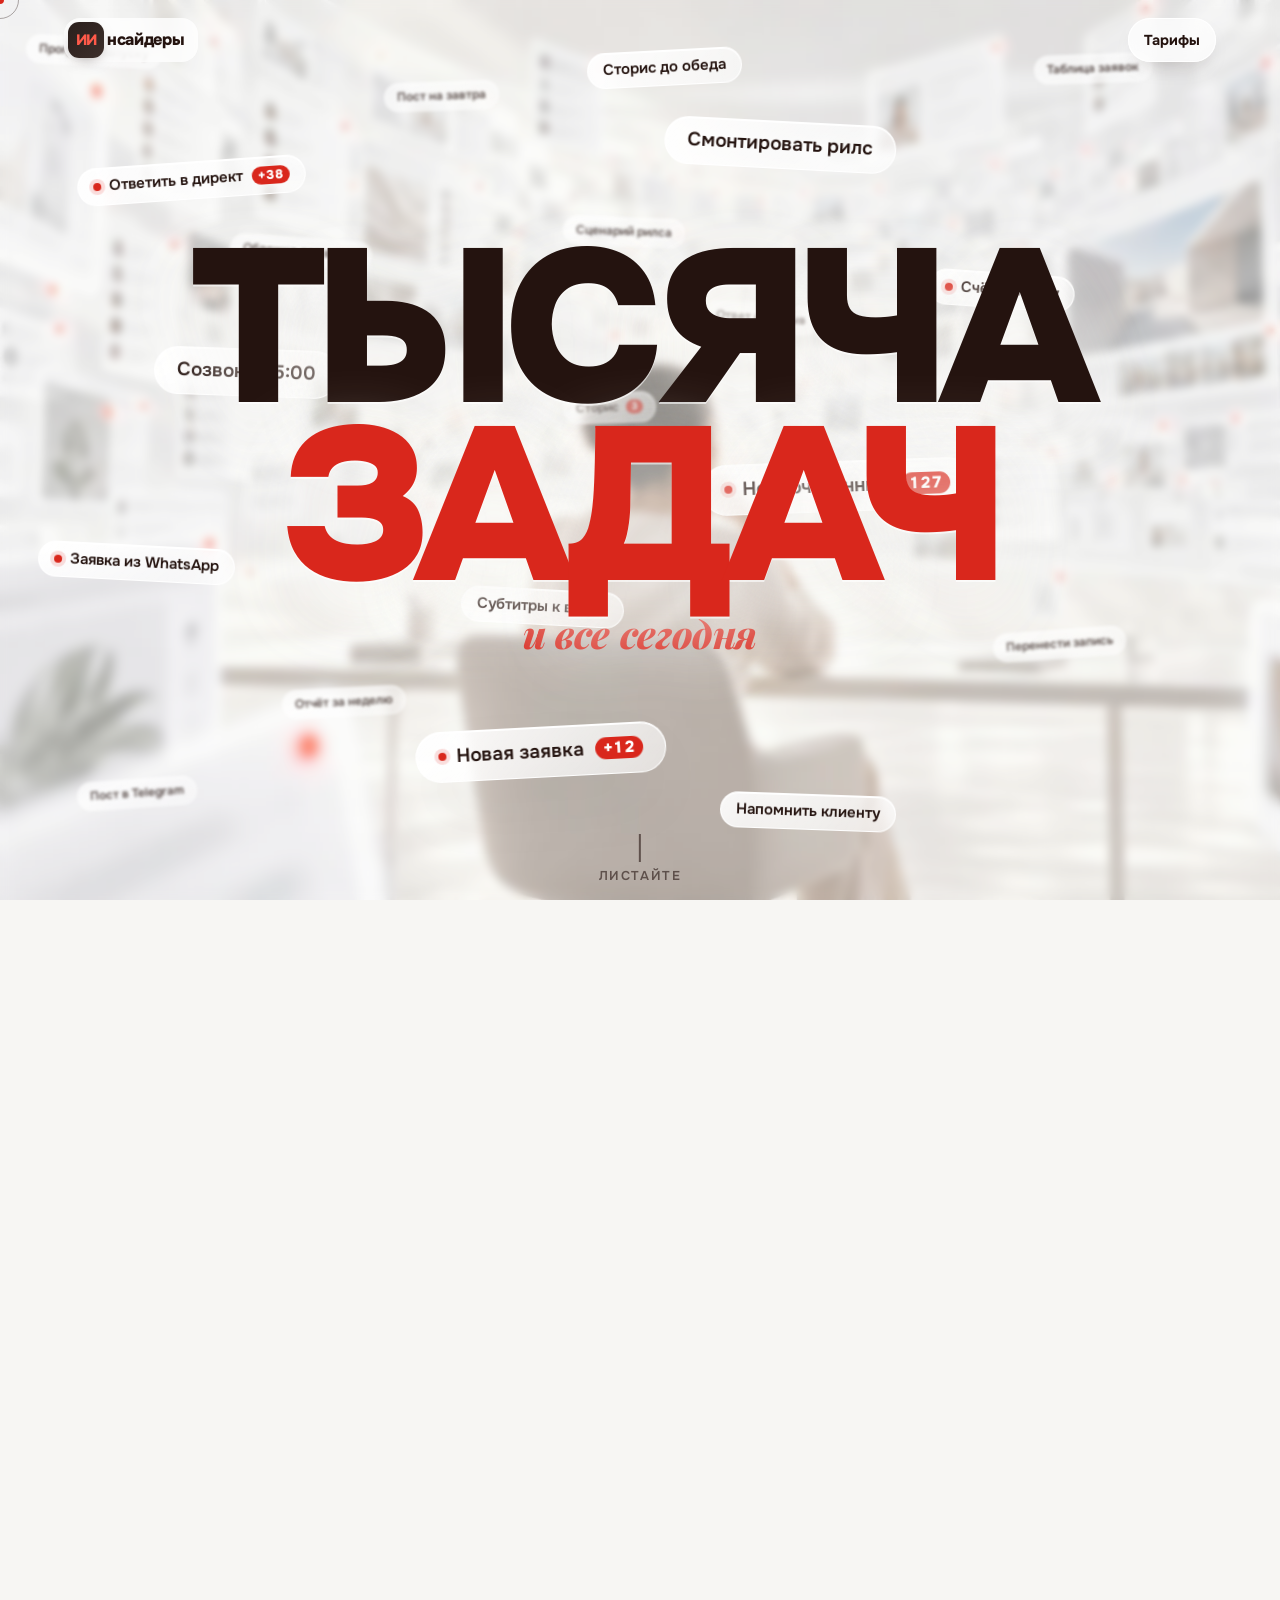
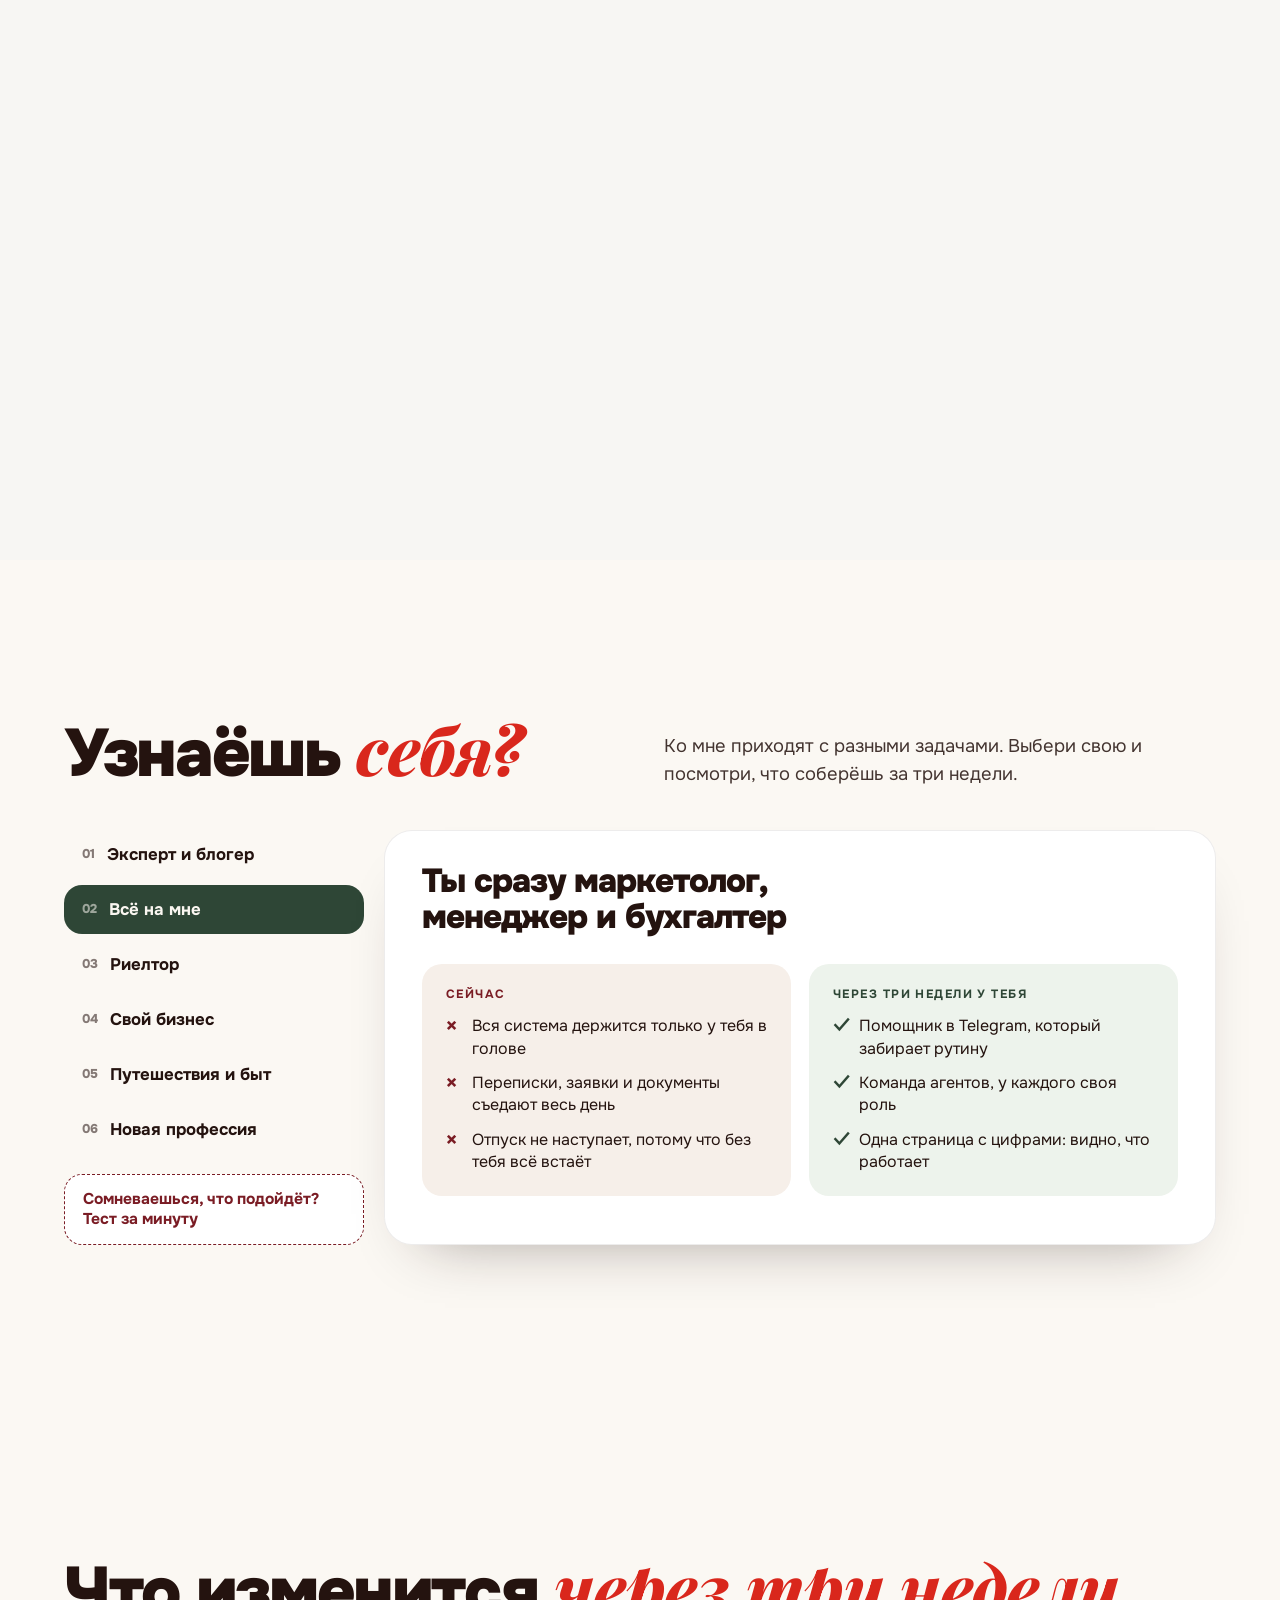
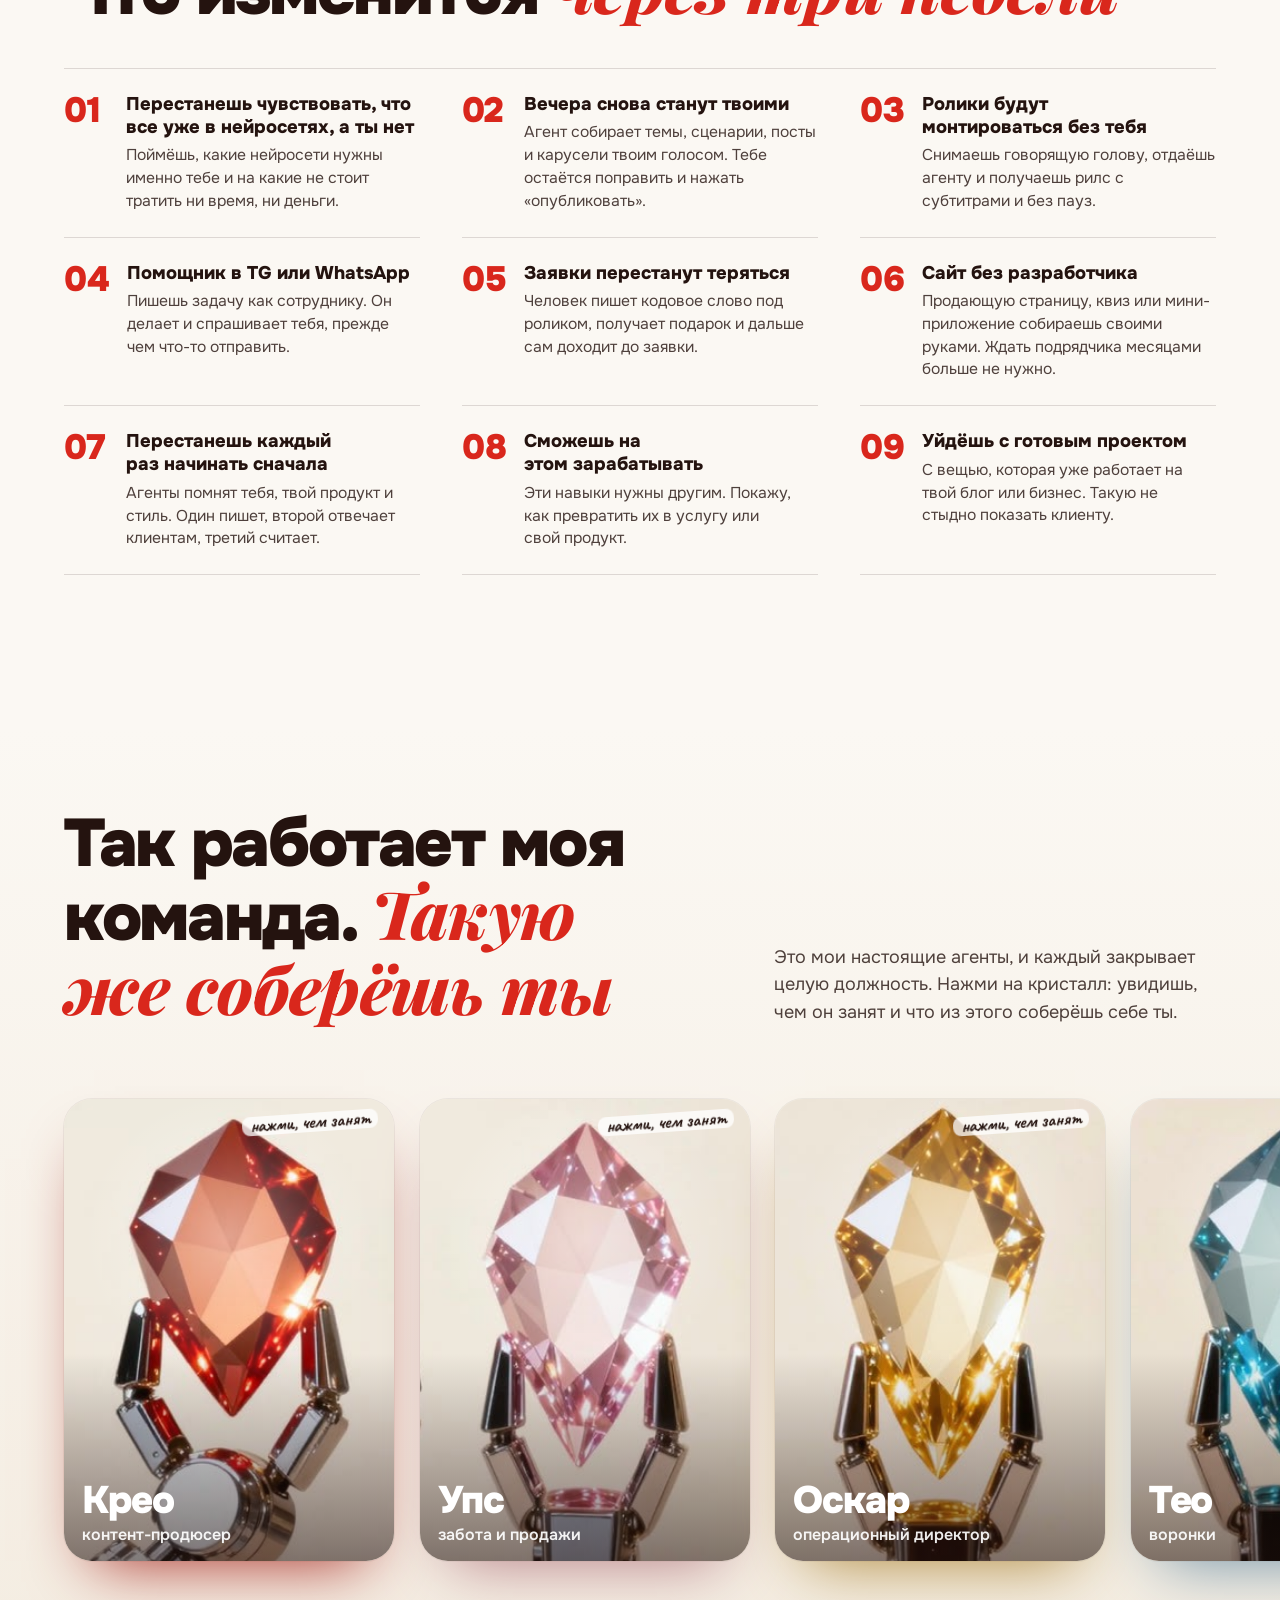
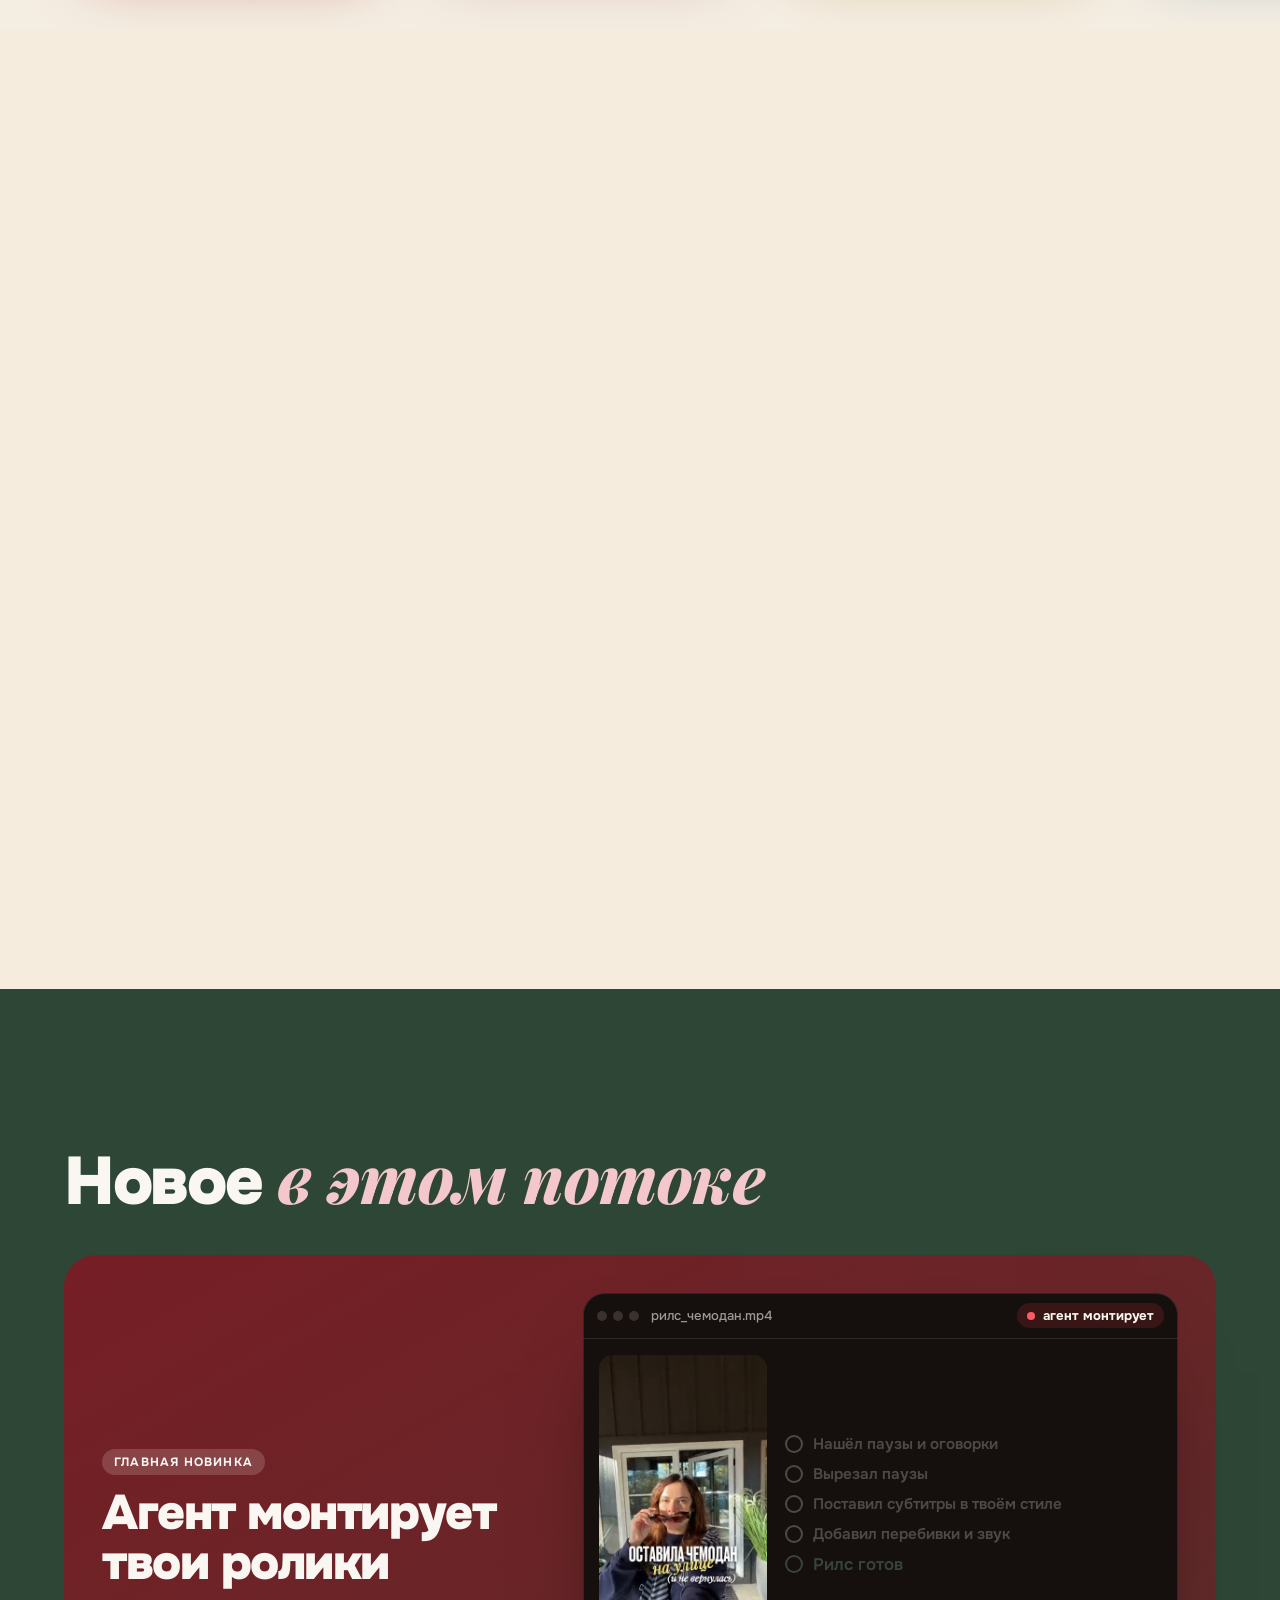
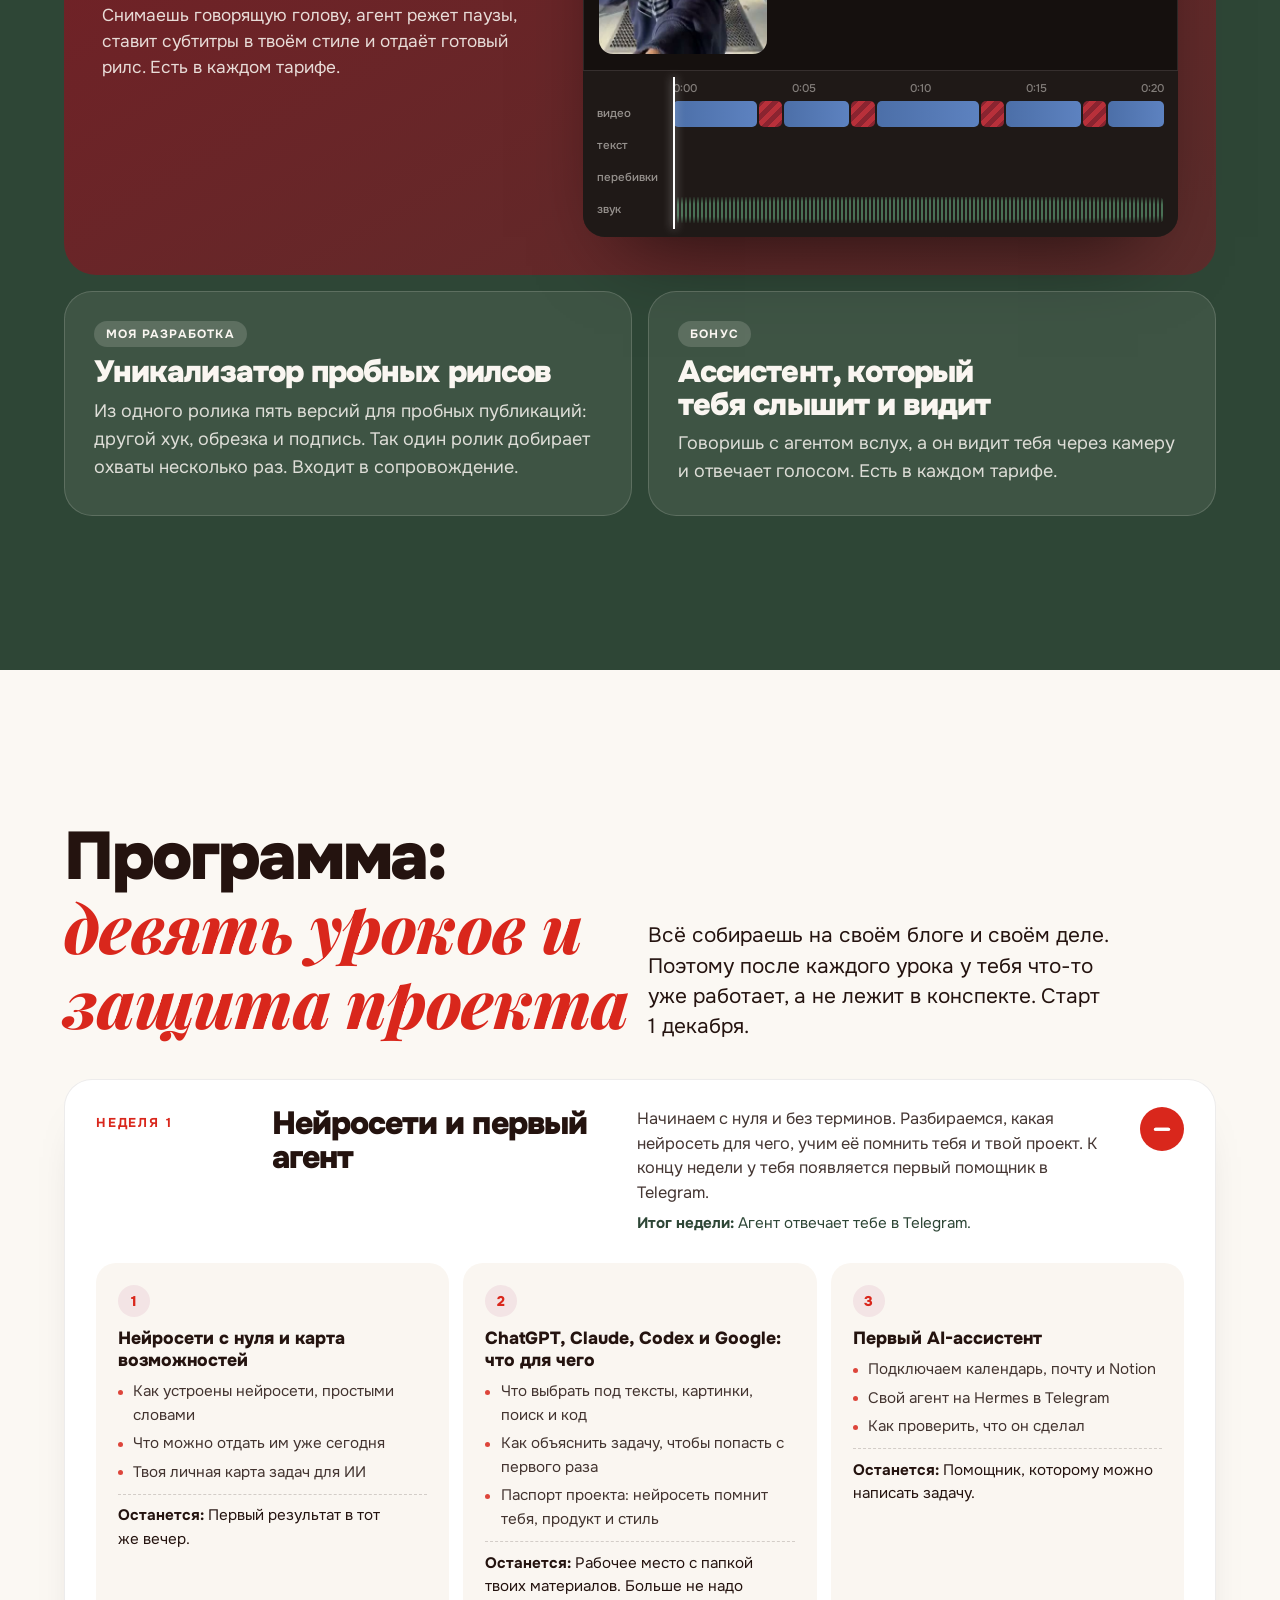
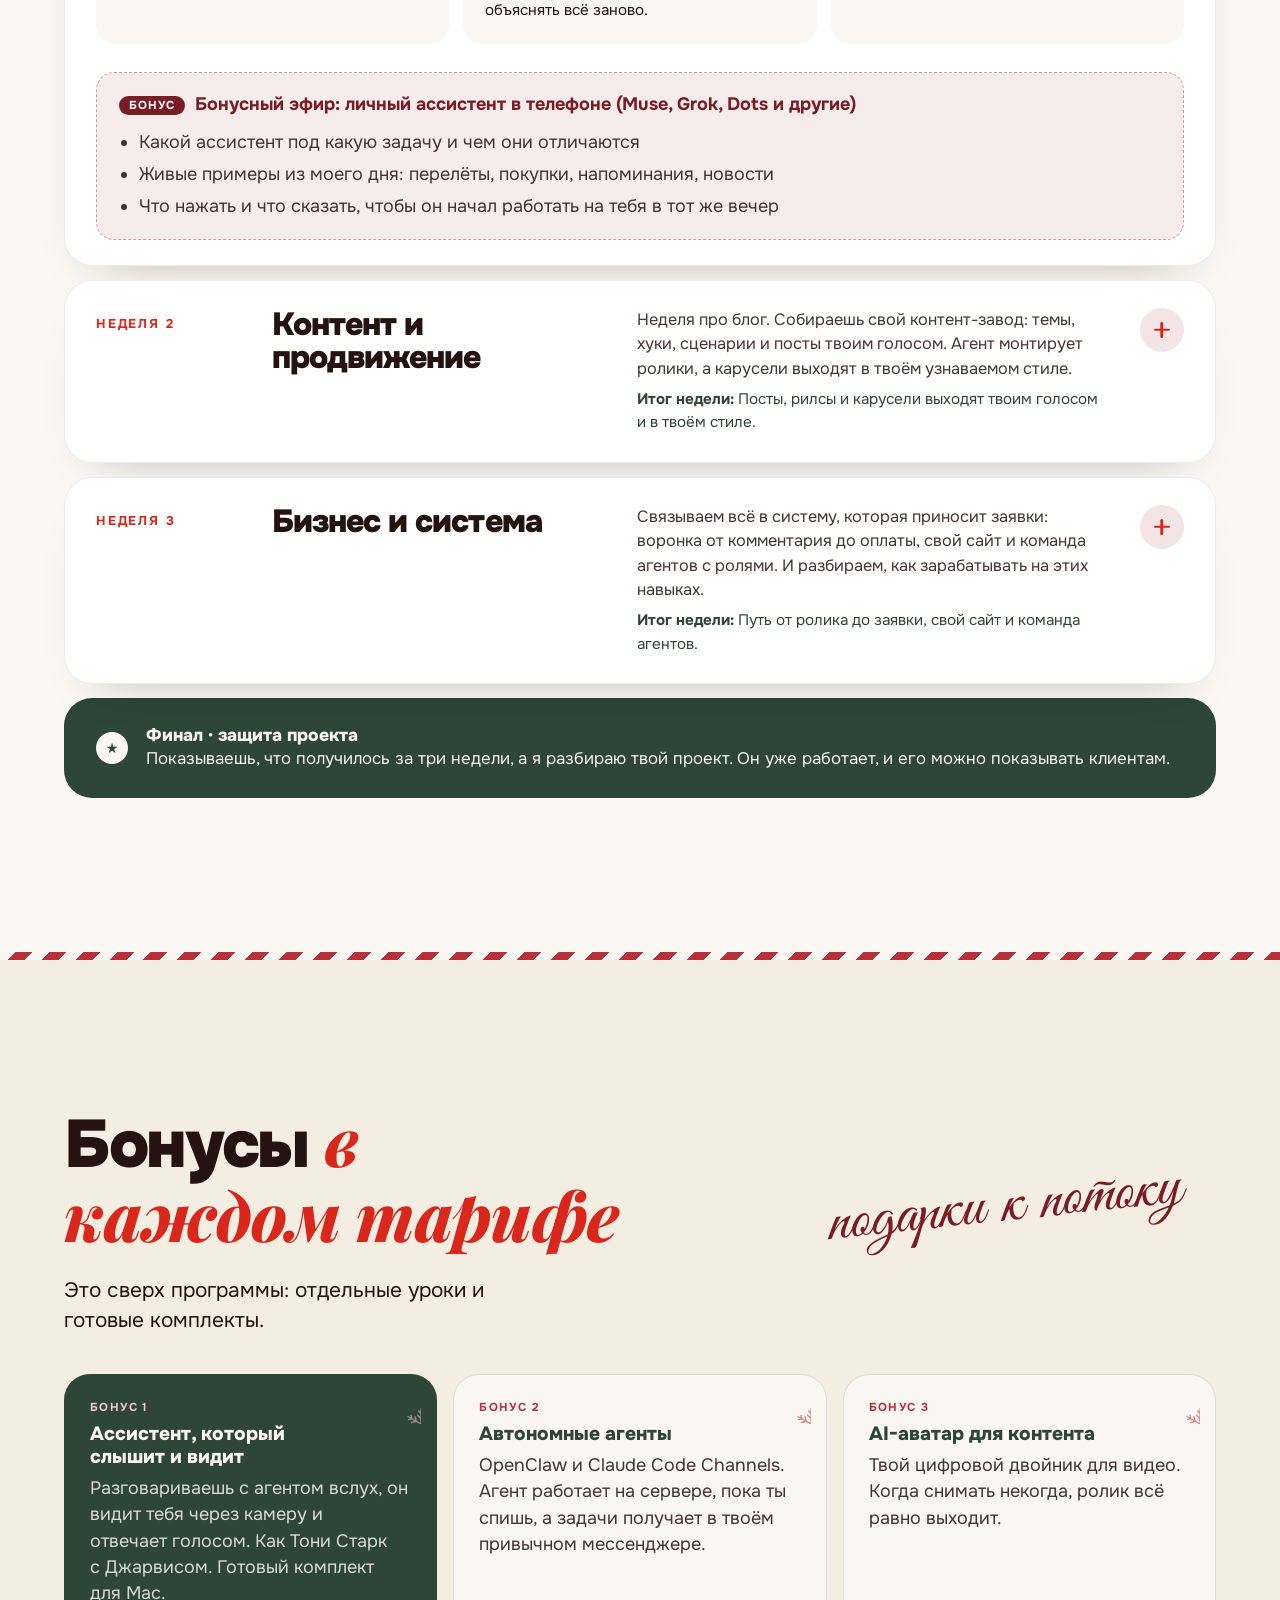
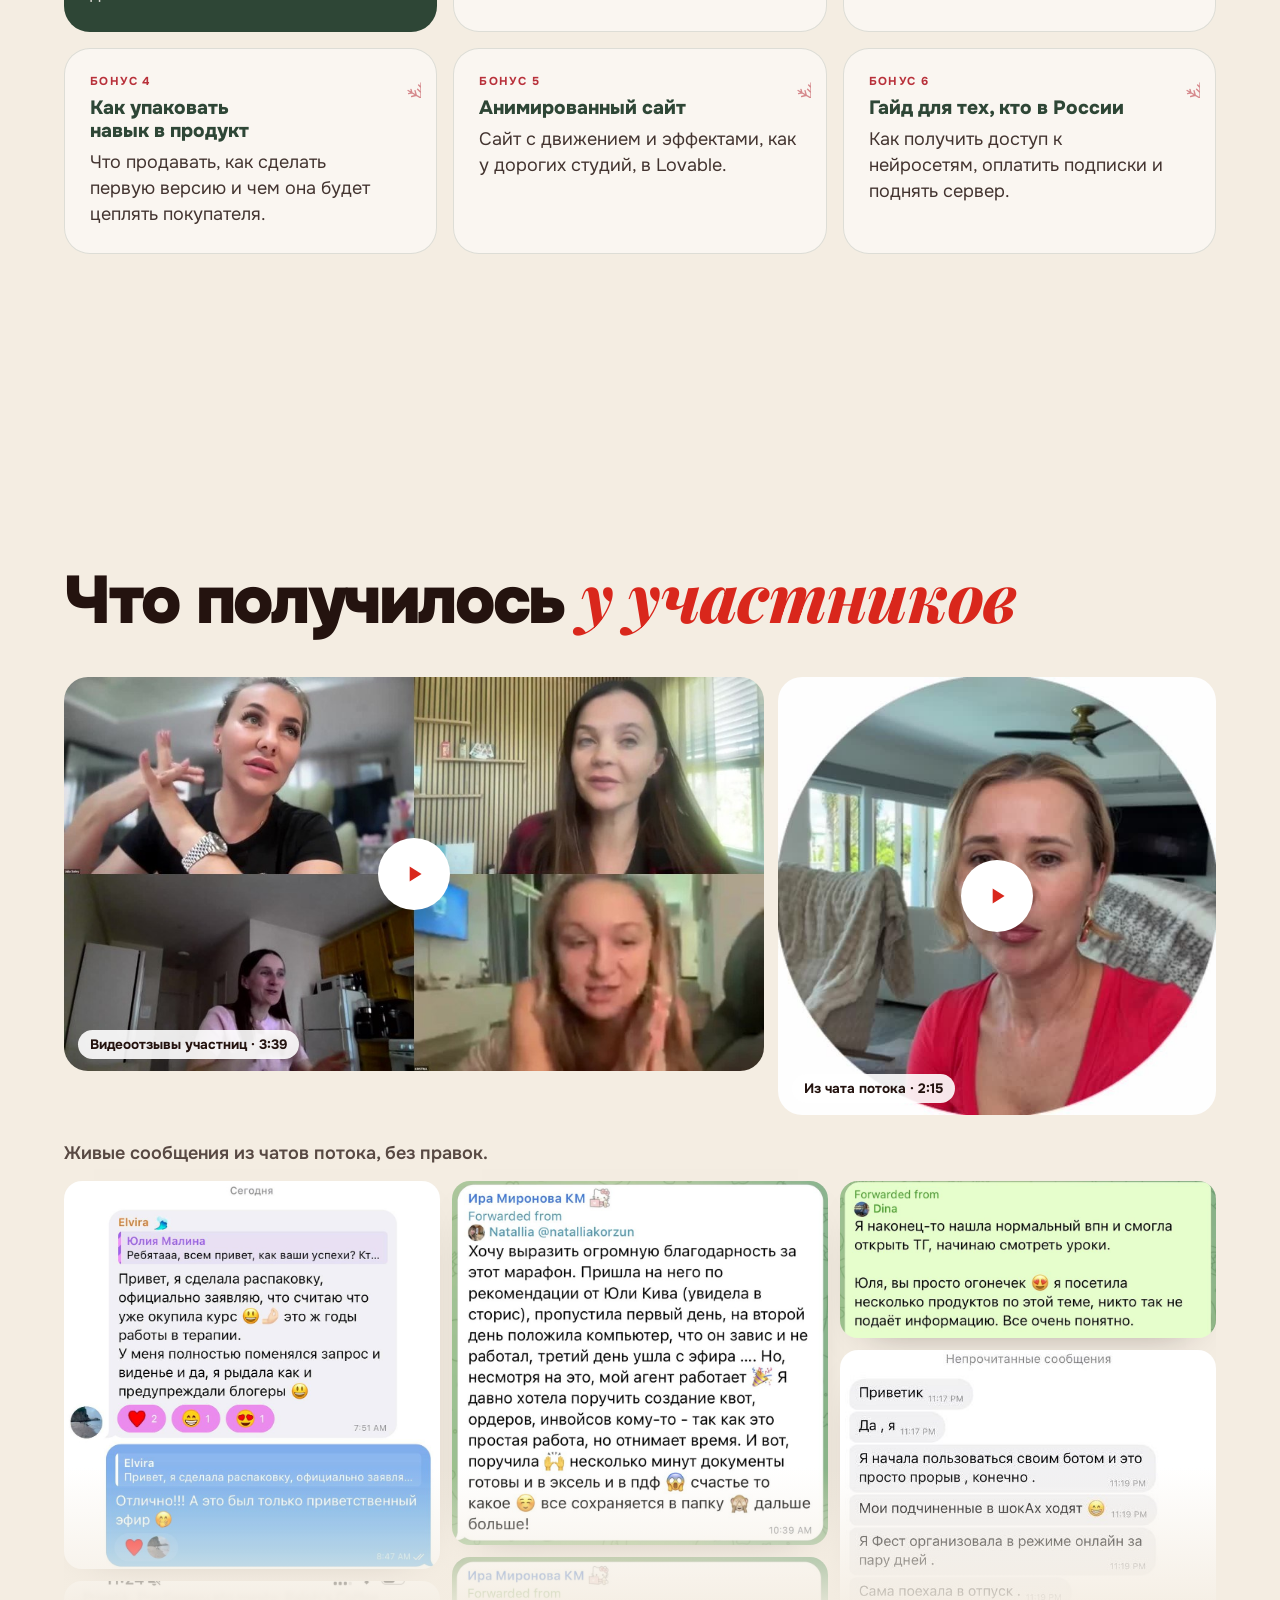
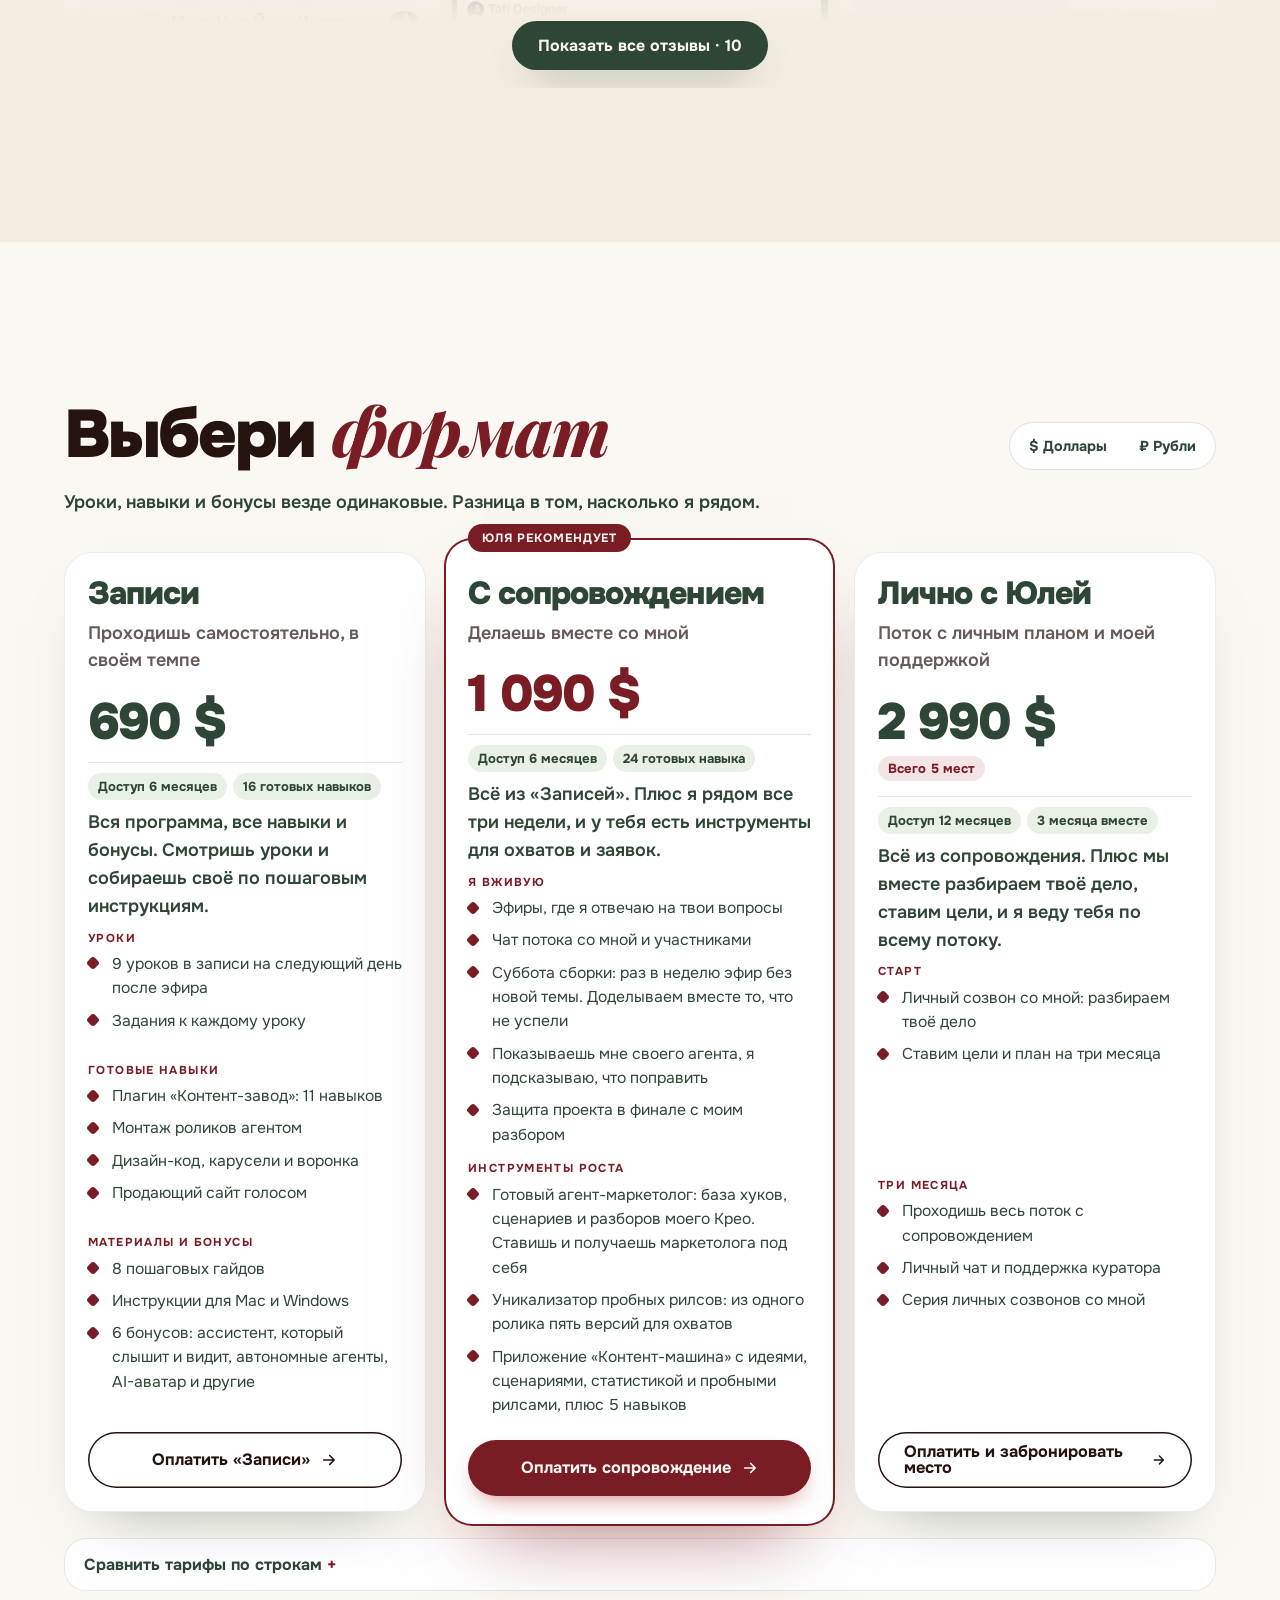
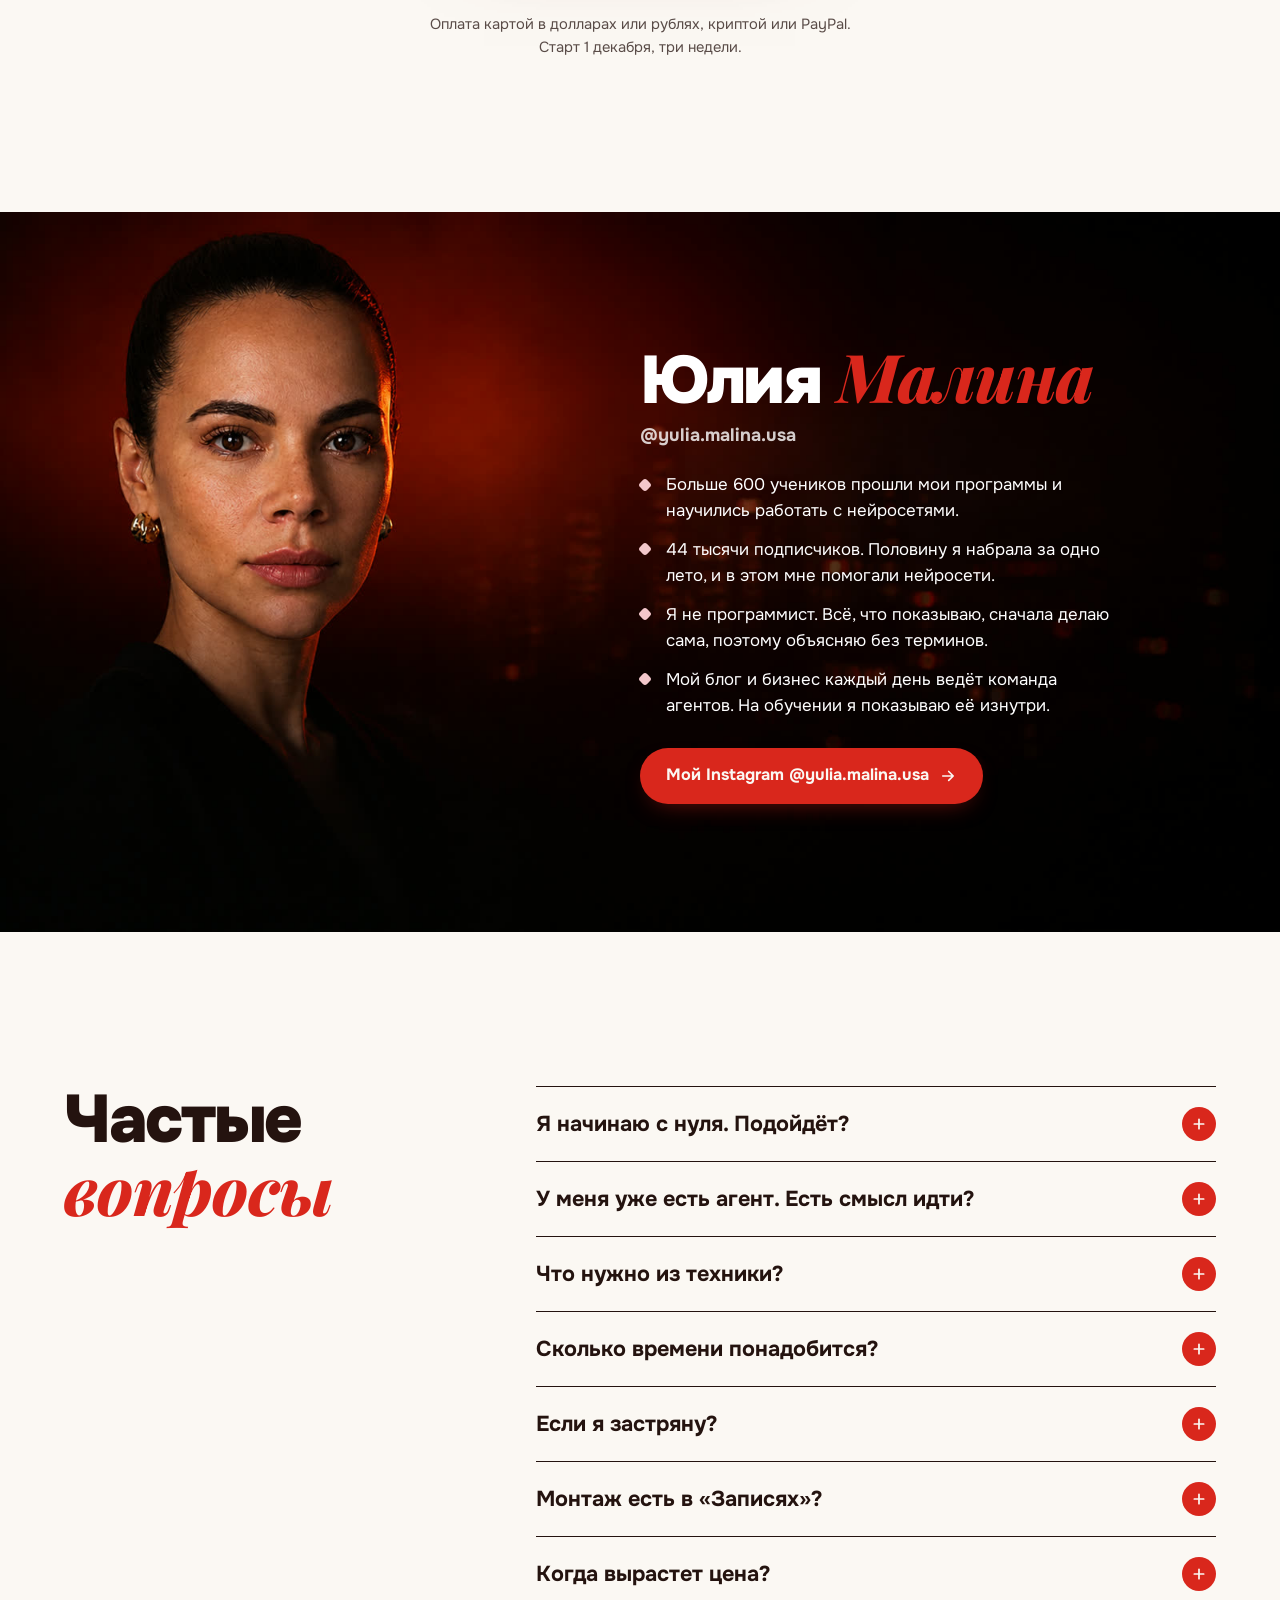
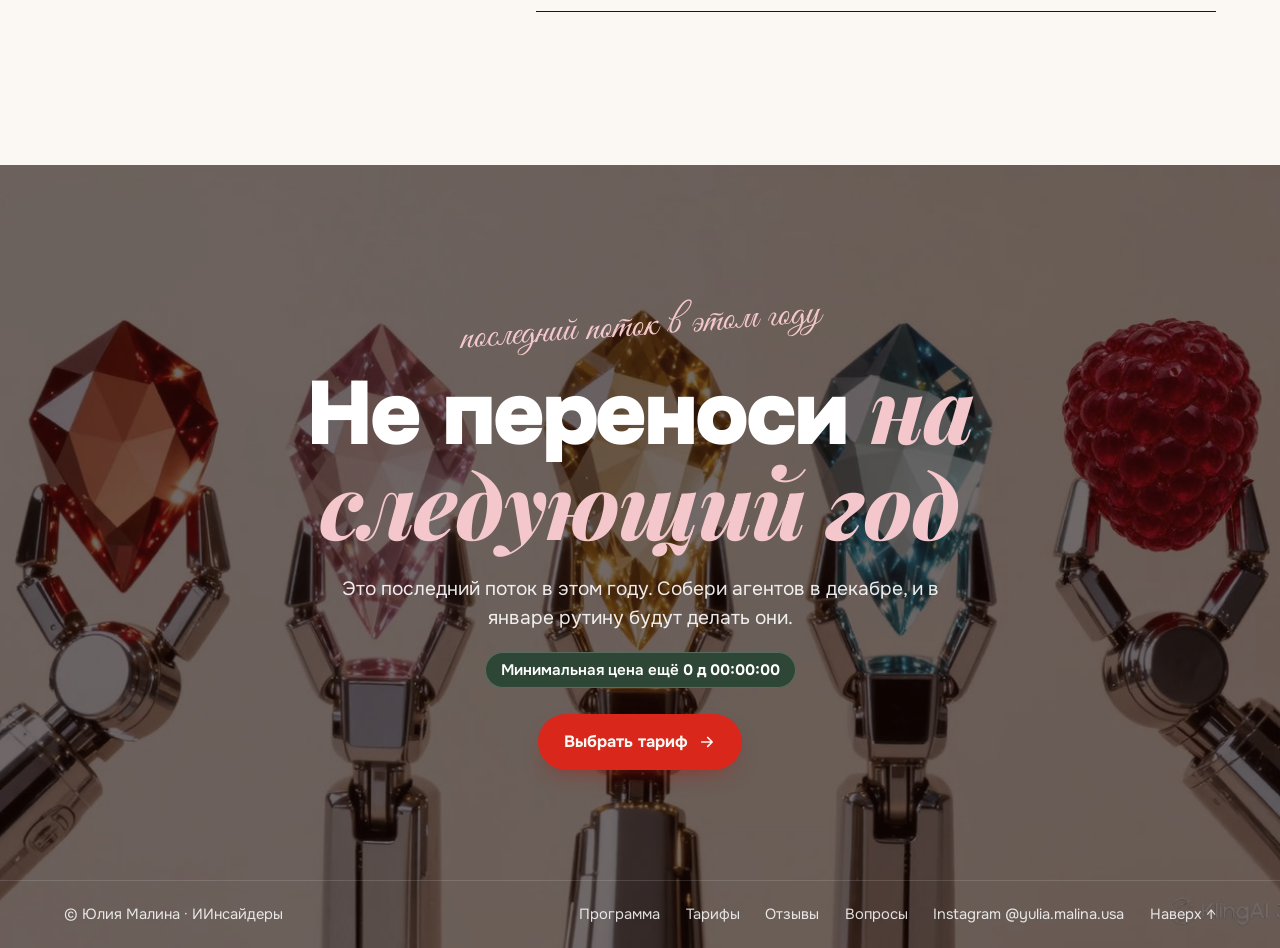
==== live/index.html @ 4bdde014 "Боевая версия ainsiders.club" ====
<!DOCTYPE html><html lang="ru" data-fonts="1"> <head><meta charset="utf-8"><meta name="viewport" content="width=device-width, initial-scale=1"><title>ИИнсайдеры 3.0 · команда AI-агентов за три недели</title><meta name="description" content="Интенсив Юлии Малиной: за три недели собери свою команду AI-агентов. Готовые навыки, монтаж роликов агентом, сайт голосом. Старт 1 декабря."><link rel="preconnect" href="https://fonts.googleapis.com"><link rel="preconnect" href="https://fonts.gstatic.com" crossorigin><link rel="stylesheet" href="https://fonts.googleapis.com/css2?family=Bad+Script&family=Caveat:wght@500;700&family=Inter:wght@400;500;700;800;900&family=Lora:ital,wght@0,500;0,700;1,500;1,700&family=Onest:wght@400;500;600;800;900&family=PT+Serif:ital,wght@0,400;0,700;1,400;1,700&family=Playfair+Display:ital,wght@0,600;0,800;0,900;1,600;1,800;1,900&family=Unbounded:wght@500;700;900&display=swap"><script>
      // восстановить выбор из панели до отрисовки, чтобы не мигало
      try {
        const s = JSON.parse(localStorage.getItem('proto-settings-2') || '{}');
        const h = document.documentElement;
        if (s.fonts) h.dataset.fonts = s.fonts;
        if (s.scale) h.style.setProperty('--h-scale', s.scale);
        if (s.accent) h.style.setProperty('--c-red', s.accent);
      } catch (e) {}
    </script><link rel="stylesheet" href="https://juliamiami.github.io/preview-3/live/_astro/index.MuqTlsoh.css"><link rel="canonical" href="https://ainsiders.club/"><meta property="og:type" content="website"><meta property="og:url" content="https://ainsiders.club/"><meta property="og:image" content="https://juliamiami.github.io/preview-3/live/media/hero/end.jpg"><meta name="twitter:card" content="summary_large_image"><meta property="og:title" content="ИИнсайдеры 3.0 · команда AI-агентов за три недели"><meta property="og:description" content="Интенсив Юлии Малиной: за три недели собери свою команду AI-агентов. Готовые навыки, монтаж роликов агентом, сайт голосом. Старт 1 декабря."><style>#lovable-badge{display:none!important}</style></head> <body>  <main> <div class="home" id="top" data-astro-cid-xhaoqxbd> <svg width="0" height="0" style="position:absolute" aria-hidden="true" xmlns="http://www.w3.org/2000/svg"><defs> <symbol id="flake1" viewBox="-50 -50 100 100"><g id="fa"><path d="M0 0V-44M0-16-10-26M0-16 10-26M0-31-7-38M0-31 7-38"></path></g><use href="#fa" transform="rotate(60)"></use><use href="#fa" transform="rotate(120)"></use><use href="#fa" transform="rotate(180)"></use><use href="#fa" transform="rotate(240)"></use><use href="#fa" transform="rotate(300)"></use></symbol> <symbol id="flake2" viewBox="-50 -50 100 100"><circle r="5"></circle><g id="fb"><path d="M0-9V-34M0-22-8-29M0-22 8-29"></path><circle cy="-39.5" r="4.5"></circle></g><use href="#fb" transform="rotate(60)"></use><use href="#fb" transform="rotate(120)"></use><use href="#fb" transform="rotate(180)"></use><use href="#fb" transform="rotate(240)"></use><use href="#fb" transform="rotate(300)"></use></symbol> <symbol id="flake3" viewBox="-50 -50 100 100"><g id="fc"><path d="M0-5V-20M0-36V-45M0-20-6-28 0-36 6-28Z"></path></g><use href="#fc" transform="rotate(60)"></use><use href="#fc" transform="rotate(120)"></use><use href="#fc" transform="rotate(180)"></use><use href="#fc" transform="rotate(240)"></use><use href="#fc" transform="rotate(300)"></use></symbol> <symbol id="ginger" viewBox="0 0 100 110"> <g stroke="#A9744F" stroke-linecap="round"><path d="M38 47 16 57M62 47 84 57" stroke-width="17"></path><path d="M43 70 33 96M57 70 67 96" stroke-width="18"></path></g> <rect x="33" y="33" width="34" height="42" rx="13" fill="#A9744F"></rect> <circle cx="50" cy="22" r="17" fill="#A9744F"></circle> <g fill="none" stroke="#FAF6F1" stroke-width="2.2" stroke-linecap="round" stroke-linejoin="round"> <path d="M19 47l3 2.4-3 2.4 3 2.4-3 2.4 3 2.4"></path><path d="M81 47l-3 2.4 3 2.4-3 2.4 3 2.4-3 2.4"></path> <path d="M29 89l2.2 3 2.2-3 2.2 3 2.2-3 2.2 3"></path><path d="M60 89l2.2 3 2.2-3 2.2 3 2.2-3 2.2 3"></path> <path d="M44 26.5q6 5 12 0"></path><path d="M39 12q11-8 22 0"></path> </g> <g fill="#FAF6F1"><circle cx="44" cy="20" r="2.2"></circle><circle cx="56" cy="20" r="2.2"></circle><circle cx="50" cy="53" r="2.4"></circle><circle cx="50" cy="63" r="2.4"></circle></g> <g fill="#7A1C24"><path d="M50 40 41 35.5v9zM50 40l9-4.5v9z"></path><circle cx="50" cy="40" r="2.4"></circle></g> </symbol> <symbol id="bear" viewBox="0 0 100 112"> <g fill="#A9744F"><circle cx="35" cy="101" r="10"></circle><circle cx="65" cy="101" r="10"></circle><ellipse cx="50" cy="77" rx="22" ry="24"></ellipse></g> <g fill="#DCC7AE"><circle cx="35" cy="102" r="5"></circle><circle cx="65" cy="102" r="5"></circle><ellipse cx="50" cy="81" rx="12" ry="13"></ellipse></g> <path d="M31 63 20 79M69 63 80 79" stroke="#A9744F" stroke-width="13" stroke-linecap="round"></path> <g fill="#A9744F"><circle cx="32" cy="15" r="9"></circle><circle cx="68" cy="15" r="9"></circle></g> <g fill="#DCC7AE"><circle cx="32" cy="15" r="4.5"></circle><circle cx="68" cy="15" r="4.5"></circle></g> <circle cx="50" cy="31" r="20" fill="#A9744F"></circle> <ellipse cx="50" cy="38" rx="9.5" ry="7" fill="#DCC7AE"></ellipse> <ellipse cx="50" cy="34.5" rx="3.6" ry="2.5" fill="#4B2C20"></ellipse> <path d="M50 37v2.5M46.5 40.5q3.5 2.4 7 0" stroke="#4B2C20" stroke-width="1.6" fill="none" stroke-linecap="round"></path> <g fill="#4B2C20"><circle cx="42" cy="27" r="2.3"></circle><circle cx="58" cy="27" r="2.3"></circle></g> <path d="M30 50q20 8 40 0v7q-20 8-40 0z" fill="#7A1C24"></path> <path d="M57 57l7-1 3 17-7 1z" fill="#7A1C24"></path> <path d="M38 53.5v7M45 55v7.5M55 55v7.5M62 53.5v7M58.5 66l7-1" stroke="#2E4636" stroke-width="1.6"></path> </symbol> <symbol id="robot" viewBox="0 0 100 112"> <path d="M50 16V7" stroke="#A9744F" stroke-width="3.5" stroke-linecap="round"></path> <circle cx="50" cy="6" r="5" fill="#B8303A"></circle> <path d="M47.6 4.2q1-1.7 3.2-1.8" stroke="#FAF6F1" stroke-width="1.3" fill="none" stroke-linecap="round"></path> <path d="M31 60 17 75M69 60 83 75" stroke="#A9744F" stroke-width="12" stroke-linecap="round"></path> <g fill="#A9744F"><rect x="35" y="82" width="12" height="18" rx="4"></rect><rect x="53" y="82" width="12" height="18" rx="4"></rect><rect x="31" y="95" width="18" height="10" rx="5"></rect><rect x="51" y="95" width="18" height="10" rx="5"></rect><rect x="20" y="25" width="10" height="13" rx="4"></rect><rect x="70" y="25" width="10" height="13" rx="4"></rect></g> <rect x="26" y="15" width="48" height="33" rx="10" fill="#A9744F"></rect> <rect x="29" y="50" width="42" height="36" rx="9" fill="#A9744F"></rect> <g fill="none" stroke="#FAF6F1" stroke-width="2.2" stroke-linecap="round" stroke-linejoin="round"> <rect x="33" y="21" width="34" height="21" rx="6"></rect> <path d="M39.5 32q3.5-4.5 7 0M53.5 32q3.5-4.5 7 0M46 36.5q4 2.6 8 0"></path> <rect x="38" y="58" width="24" height="18" rx="4"></rect> <path d="M16.6 66.6q3 1 4.4 4.1q1.4 3 4.4 4.1M83.4 66.6q-3 1-4.4 4.1q-1.4 3-4.4 4.1"></path> <path d="M33 100l2.3-2 2.3 2 2.3-2 2.3 2 2.3-2 2.3 2M53 100l2.3-2 2.3 2 2.3-2 2.3 2 2.3-2 2.3 2"></path> <path d="M25 28.5v6M75 28.5v6"></path> </g> <path d="M50 72.5c-5-3.6-7-6-7-8.4 0-1.9 1.5-3.3 3.3-3.3 1.6 0 2.9 1 3.7 2.2.8-1.2 2.1-2.2 3.7-2.2 1.8 0 3.3 1.4 3.3 3.3 0 2.4-2 4.8-7 8.4z" fill="#7A1C24"></path> <g fill="#7A1C24"><path d="M50 49.5l-8-4.2v8.4zM50 49.5l8-4.2v8.4z"></path><circle cx="50" cy="49.5" r="2.3"></circle></g> </symbol> <symbol id="orb" viewBox="0 0 100 112"> <circle cx="50" cy="13" r="5" fill="none" stroke="#A9744F" stroke-width="2.4"></circle> <rect x="41" y="17" width="18" height="11" rx="2.5" fill="#DCC7AE"></rect> <path d="M45 18.5v8M50 18.5v8M55 18.5v8" stroke="#A9744F" stroke-width="1.2"></path> <circle cx="50" cy="65" r="38" fill="#7A1C24"></circle> <rect x="27" y="51" width="46" height="28" rx="12" fill="#2E4636"></rect> <g fill="#FAF6F1"><circle cx="41" cy="63" r="3.6"></circle><circle cx="59" cy="63" r="3.6"></circle></g> <path d="M45 70q5 3.5 10 0" stroke="#FAF6F1" stroke-width="2" fill="none" stroke-linecap="round"></path> <g fill="none" stroke="#FAF6F1" stroke-linecap="round"><path d="M17 49q33-14 66 0M18 83q32 14 64 0" stroke-width="2.6" stroke-dasharray="0.1 5.5"></path><path d="M28 41q6-8 15-10" stroke-width="2.4" opacity=".5"></path></g> </symbol> <symbol id="robot-line" viewBox="0 0 100 100"> <path d="M50 18V10"></path><circle cx="50" cy="7" r="3"></circle> <rect x="26" y="18" width="48" height="32" rx="10"></rect> <path d="M26 30h-5v9h5M74 30h5v9h-5"></path> <path d="M40 33q3.5-4 7 0M53 33q3.5-4 7 0M46 40q4 2.5 8 0"></path> <rect x="31" y="56" width="38" height="30" rx="8"></rect> <path d="M31 63 20 76M69 63 80 76M40 86v8M60 86v8"></path> <path d="M50 77c-4-3-6-5-6-7a3 3 0 0 1 6-1 3 3 0 0 1 6 1c0 2-2 4-6 7z"></path> </symbol></defs></svg> <section class="mh" data-mhero data-astro-cid-ymcnves6> <div class="mh__media" data-astro-cid-ymcnves6> <img src="https://juliamiami.github.io/preview-3/live/media/hero/end.jpg" alt="Юлия Малина с ИИ-агентом на ладони" fetchpriority="high" data-astro-cid-ymcnves6> <header class="mh__top" data-astro-cid-ymcnves6> <a class="logo" href="#top" aria-label="ИИнсайдеры" data-astro-cid-tvrurpns><span class="logo__mark" data-astro-cid-tvrurpns>ИИ</span><span class="logo__word" data-astro-cid-tvrurpns>нсайдеры</span></a>  <a class="mh__price" href="#price" data-astro-cid-ymcnves6>Тарифы</a> </header> <div class="mh__chips" aria-hidden="true" data-astro-cid-ymcnves6> <span class="mh__chip" style="left:6%;top:20%;--i:0" data-astro-cid-ymcnves6> <i class="mh__tick" data-astro-cid-ymcnves6></i><span class="mh__ct" data-astro-cid-ymcnves6>Ответить в директ</span><b data-astro-cid-ymcnves6>+38</b> </span><span class="mh__chip" style="left:34%;top:38%;--i:1" data-astro-cid-ymcnves6> <i class="mh__tick" data-astro-cid-ymcnves6></i><span class="mh__ct" data-astro-cid-ymcnves6>Смонтировать рилс</span> </span><span class="mh__chip" style="left:10%;top:56%;--i:2" data-astro-cid-ymcnves6> <i class="mh__tick" data-astro-cid-ymcnves6></i><span class="mh__ct" data-astro-cid-ymcnves6>Новая заявка</span><b data-astro-cid-ymcnves6>+12</b> </span> </div> </div> <div class="mh__body" data-astro-cid-ymcnves6> <p class="mh__over" data-astro-cid-ymcnves6>Поток 3.0 · старт 1 декабря · последний в году</p> <h1 class="mh__h1" data-astro-cid-ymcnves6>Тебе не нужна тысяча задач. Тебе нужен <em class="acc" data-astro-cid-ymcnves6>один агент</em></h1> <p class="mh__lead" data-astro-cid-ymcnves6>Начнём с одного агента в Telegram. За три недели к нему добавится команда: пишет посты твоим голосом, монтирует ролики и принимает заявки.</p> <a class="btn mh__cta" href="#price" data-astro-cid-ymcnves6>Выбрать тариф <svg viewBox="0 0 24 24" fill="none" stroke="currentColor" stroke-width="2.2" stroke-linecap="round" stroke-linejoin="round" aria-hidden="true"><path d="M5 12h14M13 6l6 6-6 6"></path></svg></a> <a class="mh__link" href="#program" data-astro-cid-ymcnves6>Смотреть программу</a> </div> </section>  <section class="story" data-story data-frames="92" data-astro-cid-dd44gz66> <div class="story__pin" data-astro-cid-dd44gz66> <canvas class="story__seq" data-seq aria-hidden="true" data-astro-cid-dd44gz66></canvas> <img class="story__still story__still--a" data-a src="https://juliamiami.github.io/preview-3/live/media/hero/start.jpg" alt="" fetchpriority="high" data-astro-cid-dd44gz66> <img class="story__still story__still--b" data-b src="https://juliamiami.github.io/preview-3/live/media/hero/end.jpg" alt="Юлия Малина с ИИ-агентом на ладони" data-astro-cid-dd44gz66> <div class="story__veil" aria-hidden="true" data-astro-cid-dd44gz66></div> <header class="story__top wrap" data-astro-cid-dd44gz66> <a class="logo" href="#top" aria-label="ИИнсайдеры" data-astro-cid-tvrurpns><span class="logo__mark" data-astro-cid-tvrurpns>ИИ</span><span class="logo__word" data-astro-cid-tvrurpns>нсайдеры</span></a>  <a class="btn btn--glass" href="#price" data-astro-cid-dd44gz66>Тарифы</a> </header> <div class="story__frost" data-frost aria-hidden="true" data-astro-cid-dd44gz66></div> <div class="chaos" data-chaos aria-hidden="true" data-astro-cid-dd44gz66> <div class="chaos__layer" data-layer="1" data-astro-cid-dd44gz66> <span class="chip chip--1" style="left:30%;top:9%" data-side="-1" data-depth="1" data-astro-cid-dd44gz66> <span class="chip__in" style="--r:-2deg" data-astro-cid-dd44gz66>Пост на завтра</span> </span><span class="chip chip--1 chip--hm" style="left:44%;top:24%" data-side="-1" data-depth="1" data-astro-cid-dd44gz66> <span class="chip__in" style="--r:2deg" data-astro-cid-dd44gz66>Сценарий рилса</span> </span><span class="chip chip--1 chip--hm" style="left:88%;top:70%" data-side="1" data-depth="1" data-astro-cid-dd44gz66> <span class="chip__in" style="--r:-4deg" data-astro-cid-dd44gz66>Перенести запись</span> </span><span class="chip chip--1" style="left:22%;top:76%" data-side="-1" data-depth="1" data-astro-cid-dd44gz66> <span class="chip__in" style="--r:-3deg" data-astro-cid-dd44gz66>Отчёт за неделю</span> </span><span class="chip chip--1 chip--hm" style="left:64%;top:34%" data-side="1" data-depth="1" data-astro-cid-dd44gz66> <span class="chip__in" style="--r:4deg" data-astro-cid-dd44gz66>Ответ на отзыв</span> </span><span class="chip chip--1 chip--hm" style="left:2%;top:4%" data-side="-1" data-depth="1" data-astro-cid-dd44gz66> <span class="chip__in" style="--r:3deg" data-astro-cid-dd44gz66>Прогрев к запуску</span> </span><span class="chip chip--1 chip--hm" style="left:90%;top:6%" data-side="1" data-depth="1" data-astro-cid-dd44gz66> <span class="chip__in" style="--r:-2deg" data-astro-cid-dd44gz66>Таблица заявок</span> </span><span class="chip chip--1 chip--hm" style="left:18%;top:26%" data-side="-1" data-depth="1" data-astro-cid-dd44gz66> <span class="chip__in" style="--r:4deg" data-astro-cid-dd44gz66>Обложка для видео</span> </span><span class="chip chip--1 chip--hm" style="left:44%;top:44%" data-side="-1" data-depth="1" data-astro-cid-dd44gz66> <span class="chip__in" style="--r:-2deg" data-astro-cid-dd44gz66>Сторис<b class="chip__n tab" data-astro-cid-dd44gz66>3</b></span> </span><span class="chip chip--1 chip--hm" style="left:6%;top:86%" data-side="-1" data-depth="1" data-astro-cid-dd44gz66> <span class="chip__in" style="--r:-4deg" data-astro-cid-dd44gz66>Пост в Telegram</span> </span> </div><div class="chaos__layer" data-layer="2" data-astro-cid-dd44gz66> <span class="chip chip--2" style="left:6%;top:18%" data-side="-1" data-depth="2" data-astro-cid-dd44gz66> <span class="chip__in" style="--r:-4deg" data-astro-cid-dd44gz66><i class="chip__dot" data-astro-cid-dd44gz66></i>Ответить в директ<b class="chip__n tab" data-astro-cid-dd44gz66>+38</b></span> </span><span class="chip chip--2" style="left:84%;top:30%" data-side="1" data-depth="2" data-astro-cid-dd44gz66> <span class="chip__in" style="--r:4deg" data-astro-cid-dd44gz66><i class="chip__dot" data-astro-cid-dd44gz66></i>Счёт клиенту</span> </span><span class="chip chip--2 chip--hm" style="left:58%;top:6%" data-side="1" data-depth="2" data-astro-cid-dd44gz66> <span class="chip__in" style="--r:-3deg" data-astro-cid-dd44gz66>Сторис до обеда</span> </span><span class="chip chip--2 chip--hm" style="left:3%;top:60%" data-side="-1" data-depth="2" data-astro-cid-dd44gz66> <span class="chip__in" style="--r:3deg" data-astro-cid-dd44gz66><i class="chip__dot" data-astro-cid-dd44gz66></i>Заявка из WhatsApp</span> </span><span class="chip chip--2 chip--hm" style="left:36%;top:66%" data-side="-1" data-depth="2" data-astro-cid-dd44gz66> <span class="chip__in" style="--r:3deg" data-astro-cid-dd44gz66>Субтитры к видео</span> </span><span class="chip chip--2" style="left:70%;top:88%" data-side="1" data-depth="2" data-astro-cid-dd44gz66> <span class="chip__in" style="--r:2deg" data-astro-cid-dd44gz66>Напомнить клиенту</span> </span> </div><div class="chaos__layer" data-layer="3" data-astro-cid-dd44gz66> <span class="chip chip--3" style="left:70%;top:14%" data-side="1" data-depth="3" data-astro-cid-dd44gz66> <span class="chip__in" style="--r:3deg" data-astro-cid-dd44gz66>Смонтировать рилс</span> </span><span class="chip chip--3 chip--hm" style="left:12%;top:38%" data-side="-1" data-depth="3" data-astro-cid-dd44gz66> <span class="chip__in" style="--r:2deg" data-astro-cid-dd44gz66>Созвон в 15:00</span> </span><span class="chip chip--3 chip--hm" style="left:76%;top:52%" data-side="1" data-depth="3" data-astro-cid-dd44gz66> <span class="chip__in" style="--r:-2deg" data-astro-cid-dd44gz66><i class="chip__dot" data-astro-cid-dd44gz66></i>Непрочитанные<b class="chip__n tab" data-astro-cid-dd44gz66>127</b></span> </span><span class="chip chip--3" style="left:52%;top:80%" data-side="1" data-depth="3" data-astro-cid-dd44gz66> <span class="chip__in" style="--r:-3deg" data-astro-cid-dd44gz66><i class="chip__dot" data-astro-cid-dd44gz66></i>Новая заявка<b class="chip__n tab" data-astro-cid-dd44gz66>+12</b></span> </span> </div> </div> <div class="mega" data-one data-astro-cid-dd44gz66> <p class="mega__w mega__w--l" data-l data-astro-cid-dd44gz66>Тысяча</p> <p class="mega__w mega__w--r" data-r data-astro-cid-dd44gz66>задач</p> <p class="mega__sub" data-astro-cid-dd44gz66><em class="acc" data-astro-cid-dd44gz66>и все сегодня</em></p> </div> <div class="story__two wrap" data-two data-astro-cid-dd44gz66> <p class="story__over" data-astro-cid-dd44gz66>Поток 3.0 · старт 1 декабря · последний в этом году</p> <h1 class="story__h1" data-astro-cid-dd44gz66> <span class="line" data-astro-cid-dd44gz66><span data-astro-cid-dd44gz66>Тебе не нужна тысяча задач.</span></span> <span class="line" data-astro-cid-dd44gz66><span data-astro-cid-dd44gz66>Тебе нужен <em class="acc" data-astro-cid-dd44gz66>один агент</em></span></span> </h1> <p class="story__lead" data-astro-cid-dd44gz66>Начнём с одного агента, который отвечает тебе в Telegram. За три недели к нему добавится целая команда: пишут посты твоим голосом, монтируют ролики, принимают заявки и собирают сайт. А ты проверяешь и нажимаешь «отправить».</p> <div class="story__ctas" data-astro-cid-dd44gz66> <a class="btn" href="#price" data-astro-cid-dd44gz66>Выбрать тариф <svg viewBox="0 0 24 24" fill="none" stroke="currentColor" stroke-width="2.2" stroke-linecap="round" stroke-linejoin="round" aria-hidden="true"><path d="M5 12h14M13 6l6 6-6 6"></path></svg></a> <a class="btn btn--ghost" href="#program" data-astro-cid-dd44gz66>Программа</a> </div> </div> <p class="story__hint" data-hint aria-hidden="true" data-astro-cid-dd44gz66><span data-astro-cid-dd44gz66></span>листайте</p> </div> </section>  <script type="module" src="https://juliamiami.github.io/preview-3/live/_astro/HeroStory.astro_astro_type_script_index_0_lang.D4XMUpMO.js"></script> <div class="tb" data-tb aria-hidden="false" data-astro-cid-z5cyrknp> <a class="tb__a" href="#price" data-astro-cid-z5cyrknp> <span class="tb__stripe" aria-hidden="true" data-astro-cid-z5cyrknp></span> <span class="tb__txt" data-astro-cid-z5cyrknp><b data-astro-cid-z5cyrknp>Минимальная цена</b> до 22 ноября, 23:59 по Майами</span> <span class="tb__cd tab" data-cd-short data-astro-cid-z5cyrknp>0 д 00:00:00</span> <span class="tb__go" data-astro-cid-z5cyrknp>Тарифы →</span> </a> <a class="tb__b" href="#price" data-astro-cid-z5cyrknp> <span class="tb__hand" data-astro-cid-z5cyrknp>последний поток</span> <span class="tb__bline" data-astro-cid-z5cyrknp>Минимальная цена ещё</span> <span class="tb__bcd tab" data-cd-short data-astro-cid-z5cyrknp>0 д 00:00:00</span> <span class="tb__bgo" data-astro-cid-z5cyrknp>Смотреть тарифы</span> </a> </div>  <script type="module">const s=document.querySelector("[data-tb]"),d=new URLSearchParams(location.search).get("timer");document.documentElement.dataset.timer=d==="b"?"b":"a";const c=matchMedia("(max-width: 760px)").matches?document.querySelector("[data-mhero]"):document.querySelector("[data-story]"),r=document.querySelector("#price"),e=()=>{const i=c?c.getBoundingClientRect().bottom<innerHeight*.4:scrollY>innerHeight;let t=!1;if(r){const o=r.getBoundingClientRect();t=o.top<innerHeight*.8&&o.bottom>innerHeight*.2}const n=document.querySelector("#end"),a=n?n.getBoundingClientRect().top<innerHeight*.9:!1;s.classList.toggle("is-on",i&&!t&&!a)};addEventListener("scroll",e,{passive:!0});addEventListener("resize",e);e();</script>   <section class="sec aud" id="audience" data-astro-cid-z2nwgh7l> <div class="wrap" data-astro-cid-z2nwgh7l> <div class="aud__head" data-astro-cid-z2nwgh7l> <h2 class="h2" data-reveal data-astro-cid-z2nwgh7l>Узнаёшь <span class="acc" data-astro-cid-z2nwgh7l>себя?</span></h2> <p class="aud__lead" data-astro-cid-z2nwgh7l>Ко мне приходят с разными задачами. Выбери свою и посмотри, что соберёшь за три недели.</p> </div> <div class="aud__box" data-astro-cid-z2nwgh7l> <div class="aud__tabs" role="tablist" aria-label="Кто ты" data-astro-cid-z2nwgh7l> <button type="button" role="tab" class="aud__tab" aria-selected="true" data-tab="0" data-astro-cid-z2nwgh7l> <span class="aud__tn tab" data-astro-cid-z2nwgh7l>01</span>Эксперт и блогер </button><button type="button" role="tab" class="aud__tab" aria-selected="false" data-tab="1" data-astro-cid-z2nwgh7l> <span class="aud__tn tab" data-astro-cid-z2nwgh7l>02</span>Всё на мне </button><button type="button" role="tab" class="aud__tab" aria-selected="false" data-tab="2" data-astro-cid-z2nwgh7l> <span class="aud__tn tab" data-astro-cid-z2nwgh7l>03</span>Риелтор </button><button type="button" role="tab" class="aud__tab" aria-selected="false" data-tab="3" data-astro-cid-z2nwgh7l> <span class="aud__tn tab" data-astro-cid-z2nwgh7l>04</span>Свой бизнес </button><button type="button" role="tab" class="aud__tab" aria-selected="false" data-tab="4" data-astro-cid-z2nwgh7l> <span class="aud__tn tab" data-astro-cid-z2nwgh7l>05</span>Путешествия и быт </button><button type="button" role="tab" class="aud__tab" aria-selected="false" data-tab="5" data-astro-cid-z2nwgh7l> <span class="aud__tn tab" data-astro-cid-z2nwgh7l>06</span>Новая профессия </button> <button type="button" class="aud__quiz" data-quiz-open data-astro-cid-z2nwgh7l>Сомневаешься, что подойдёт? Тест за минуту</button> </div> <div class="aud__panels" data-astro-cid-z2nwgh7l> <div class="aud__panel" role="tabpanel" data-panel="0" data-astro-cid-z2nwgh7l> <h3 class="aud__t" data-astro-cid-z2nwgh7l>Блог нужен, а сил на него нет</h3> <div class="aud__cols" data-astro-cid-z2nwgh7l> <div class="aud__col aud__col--pain" data-astro-cid-z2nwgh7l> <p class="aud__lab" data-astro-cid-z2nwgh7l>Сейчас</p> <ul data-astro-cid-z2nwgh7l><li data-astro-cid-z2nwgh7l>Темы есть, но в голове хаос: что вижу, то пою</li><li data-astro-cid-z2nwgh7l>На один рилс уходит вечер: придумать, снять, смонтировать</li><li data-astro-cid-z2nwgh7l>Пишешь пост, а он звучит как у всех</li></ul> </div> <div class="aud__col aud__col--build" data-astro-cid-z2nwgh7l> <p class="aud__lab" data-astro-cid-z2nwgh7l>Через три недели у тебя</p> <ul data-astro-cid-z2nwgh7l><li data-astro-cid-z2nwgh7l>Контент-завод, который пишет твоим голосом</li><li data-astro-cid-z2nwgh7l>Агент, который монтирует ролики</li><li data-astro-cid-z2nwgh7l>Карусели в твоём стиле и воронка до заявки</li></ul> </div> </div> </div><div class="aud__panel" role="tabpanel" data-panel="1" hidden data-astro-cid-z2nwgh7l> <h3 class="aud__t" data-astro-cid-z2nwgh7l>Ты сразу маркетолог, менеджер и бухгалтер</h3> <div class="aud__cols" data-astro-cid-z2nwgh7l> <div class="aud__col aud__col--pain" data-astro-cid-z2nwgh7l> <p class="aud__lab" data-astro-cid-z2nwgh7l>Сейчас</p> <ul data-astro-cid-z2nwgh7l><li data-astro-cid-z2nwgh7l>Вся система держится только у тебя в голове</li><li data-astro-cid-z2nwgh7l>Переписки, заявки и документы съедают весь день</li><li data-astro-cid-z2nwgh7l>Отпуск не наступает, потому что без тебя всё встаёт</li></ul> </div> <div class="aud__col aud__col--build" data-astro-cid-z2nwgh7l> <p class="aud__lab" data-astro-cid-z2nwgh7l>Через три недели у тебя</p> <ul data-astro-cid-z2nwgh7l><li data-astro-cid-z2nwgh7l>Помощник в Telegram, который забирает рутину</li><li data-astro-cid-z2nwgh7l>Команда агентов, у каждого своя роль</li><li data-astro-cid-z2nwgh7l>Одна страница с цифрами: видно, что работает</li></ul> </div> </div> </div><div class="aud__panel" role="tabpanel" data-panel="2" hidden data-astro-cid-z2nwgh7l> <h3 class="aud__t" data-astro-cid-z2nwgh7l>Клиенты есть, времени на них нет</h3> <div class="aud__cols" data-astro-cid-z2nwgh7l> <div class="aud__col aud__col--pain" data-astro-cid-z2nwgh7l> <p class="aud__lab" data-astro-cid-z2nwgh7l>Сейчас</p> <ul data-astro-cid-z2nwgh7l><li data-astro-cid-z2nwgh7l>Подборки объектов собираешь руками часами</li><li data-astro-cid-z2nwgh7l>Коммерческое предложение каждый раз пишешь с нуля</li><li data-astro-cid-z2nwgh7l>Заявки из соцсетей теряются, пока ты на показе</li></ul> </div> <div class="aud__col aud__col--build" data-astro-cid-z2nwgh7l> <p class="aud__lab" data-astro-cid-z2nwgh7l>Через три недели у тебя</p> <ul data-astro-cid-z2nwgh7l><li data-astro-cid-z2nwgh7l>Агент, который ищет объекты и землю по твоим критериям</li><li data-astro-cid-z2nwgh7l>Коммерческие предложения за минуты</li><li data-astro-cid-z2nwgh7l>Воронка и бот, которые принимают заявки за тебя</li></ul> </div> </div> </div><div class="aud__panel" role="tabpanel" data-panel="3" hidden data-astro-cid-z2nwgh7l> <h3 class="aud__t" data-astro-cid-z2nwgh7l>Нужны сайт, CRM и автоматизация, а разработчик стоит как машина</h3> <div class="aud__cols" data-astro-cid-z2nwgh7l> <div class="aud__col aud__col--pain" data-astro-cid-z2nwgh7l> <p class="aud__lab" data-astro-cid-z2nwgh7l>Сейчас</p> <ul data-astro-cid-z2nwgh7l><li data-astro-cid-z2nwgh7l>Заявки живут в таблице, в директе и в голове</li><li data-astro-cid-z2nwgh7l>Долго ищешь адекватных подрядчиков, а платишь как за космос</li><li data-astro-cid-z2nwgh7l>Сотрудники каждый день делают одно и то же</li></ul> </div> <div class="aud__col aud__col--build" data-astro-cid-z2nwgh7l> <p class="aud__lab" data-astro-cid-z2nwgh7l>Через три недели у тебя</p> <ul data-astro-cid-z2nwgh7l><li data-astro-cid-z2nwgh7l>Сайт и мини-приложение без разработчика</li><li data-astro-cid-z2nwgh7l>Своя простая CRM и бот для заявок</li><li data-astro-cid-z2nwgh7l>Агенты, которые берут повторяющиеся задачи</li></ul> </div> </div> </div><div class="aud__panel" role="tabpanel" data-panel="4" hidden data-astro-cid-z2nwgh7l> <h3 class="aud__t" data-astro-cid-z2nwgh7l>Хочется, чтобы бытовое делалось само</h3> <div class="aud__cols" data-astro-cid-z2nwgh7l> <div class="aud__col aud__col--pain" data-astro-cid-z2nwgh7l> <p class="aud__lab" data-astro-cid-z2nwgh7l>Сейчас</p> <ul data-astro-cid-z2nwgh7l><li data-astro-cid-z2nwgh7l>Билеты, отели и рестораны ищешь по вечерам</li><li data-astro-cid-z2nwgh7l>Пропускаешь сроки, письма и изменения рейса</li><li data-astro-cid-z2nwgh7l>Планы на год так и лежат в заметках</li></ul> </div> <div class="aud__col aud__col--build" data-astro-cid-z2nwgh7l> <p class="aud__lab" data-astro-cid-z2nwgh7l>Через три недели у тебя</p> <ul data-astro-cid-z2nwgh7l><li data-astro-cid-z2nwgh7l>Личный ассистент, как моя Малинка</li><li data-astro-cid-z2nwgh7l>Голосовой помощник, с которым говоришь вслух</li><li data-astro-cid-z2nwgh7l>Своё приложение для целей</li></ul> </div> </div> </div><div class="aud__panel" role="tabpanel" data-panel="5" hidden data-astro-cid-z2nwgh7l> <h3 class="aud__t" data-astro-cid-z2nwgh7l>Хочешь зарабатывать на нейросетях</h3> <div class="aud__cols" data-astro-cid-z2nwgh7l> <div class="aud__col aud__col--pain" data-astro-cid-z2nwgh7l> <p class="aud__lab" data-astro-cid-z2nwgh7l>Сейчас</p> <ul data-astro-cid-z2nwgh7l><li data-astro-cid-z2nwgh7l>Очень интересно, но непонятно, за что браться</li><li data-astro-cid-z2nwgh7l>После курсов остаётся теория, а показать клиенту нечего</li><li data-astro-cid-z2nwgh7l>Страшно, потому что ты не технарь</li></ul> </div> <div class="aud__col aud__col--build" data-astro-cid-z2nwgh7l> <p class="aud__lab" data-astro-cid-z2nwgh7l>Через три недели у тебя</p> <ul data-astro-cid-z2nwgh7l><li data-astro-cid-z2nwgh7l>Первые работы для портфолио: агент, сайт, контент</li><li data-astro-cid-z2nwgh7l>Понимание, как упаковать это в услугу</li><li data-astro-cid-z2nwgh7l>Защищённый проект, который можно показать заказчику</li></ul> </div> </div> </div> </div> <button type="button" class="aud__quizm" data-quiz-open data-astro-cid-z2nwgh7l>Сомневаешься, что подойдёт? Тест за минуту</button> </div> </div> </section> <dialog class="qz" data-quiz aria-label="Подойдёт ли тебе интенсив" data-astro-cid-z2nwgh7l> <form method="dialog" class="qz__close" data-astro-cid-z2nwgh7l><button aria-label="Закрыть" data-astro-cid-z2nwgh7l>×</button></form> <p class="qz__kicker" data-astro-cid-z2nwgh7l>Подойдёт ли тебе интенсив</p> <div class="qz__progress" data-astro-cid-z2nwgh7l><i data-qz-bar data-astro-cid-z2nwgh7l></i></div> <div class="qz__step" data-step="0" data-astro-cid-z2nwgh7l> <p class="qz__n tab" data-astro-cid-z2nwgh7l>Вопрос 1 из 5</p> <h3 class="qz__q" data-astro-cid-z2nwgh7l>Для чего тебе нейросети?</h3> <div class="qz__opts" data-astro-cid-z2nwgh7l><button type="button" class="qz__opt" data-a="0" data-astro-cid-z2nwgh7l>Блог и контент</button><button type="button" class="qz__opt" data-a="1" data-astro-cid-z2nwgh7l>Бизнес и клиенты</button><button type="button" class="qz__opt" data-a="2" data-astro-cid-z2nwgh7l>Личные дела и быт</button><button type="button" class="qz__opt" data-a="3" data-astro-cid-z2nwgh7l>Хочу новую профессию</button></div> </div><div class="qz__step" data-step="1" hidden data-astro-cid-z2nwgh7l> <p class="qz__n tab" data-astro-cid-z2nwgh7l>Вопрос 2 из 5</p> <h3 class="qz__q" data-astro-cid-z2nwgh7l>Как у тебя с нейросетями сейчас?</h3> <div class="qz__opts" data-astro-cid-z2nwgh7l><button type="button" class="qz__opt" data-a="0" data-astro-cid-z2nwgh7l>Почти не пользуюсь</button><button type="button" class="qz__opt" data-a="1" data-astro-cid-z2nwgh7l>Пишу тексты в ChatGPT</button><button type="button" class="qz__opt" data-a="2" data-astro-cid-z2nwgh7l>Уже пробую собрать агента</button></div> </div><div class="qz__step" data-step="2" hidden data-astro-cid-z2nwgh7l> <p class="qz__n tab" data-astro-cid-z2nwgh7l>Вопрос 3 из 5</p> <h3 class="qz__q" data-astro-cid-z2nwgh7l>Есть компьютер или ноутбук?</h3> <div class="qz__opts" data-astro-cid-z2nwgh7l><button type="button" class="qz__opt" data-a="0" data-astro-cid-z2nwgh7l>Да</button><button type="button" class="qz__opt" data-a="1" data-astro-cid-z2nwgh7l>Только телефон</button></div> </div><div class="qz__step" data-step="3" hidden data-astro-cid-z2nwgh7l> <p class="qz__n tab" data-astro-cid-z2nwgh7l>Вопрос 4 из 5</p> <h3 class="qz__q" data-astro-cid-z2nwgh7l>Сколько времени в неделю есть на практику?</h3> <div class="qz__opts" data-astro-cid-z2nwgh7l><button type="button" class="qz__opt" data-a="0" data-astro-cid-z2nwgh7l>Пара часов</button><button type="button" class="qz__opt" data-a="1" data-astro-cid-z2nwgh7l>3–5 часов</button><button type="button" class="qz__opt" data-a="2" data-astro-cid-z2nwgh7l>Больше 5 часов</button></div> </div><div class="qz__step" data-step="4" hidden data-astro-cid-z2nwgh7l> <p class="qz__n tab" data-astro-cid-z2nwgh7l>Вопрос 5 из 5</p> <h3 class="qz__q" data-astro-cid-z2nwgh7l>Как тебе удобнее учиться?</h3> <div class="qz__opts" data-astro-cid-z2nwgh7l><button type="button" class="qz__opt" data-a="0" data-astro-cid-z2nwgh7l>Самостоятельно, в своём темпе</button><button type="button" class="qz__opt" data-a="1" data-astro-cid-z2nwgh7l>С поддержкой и ответами на вопросы</button><button type="button" class="qz__opt" data-a="2" data-astro-cid-z2nwgh7l>Лично, с планом под моё дело</button></div> </div> <div class="qz__step qz__res" data-step="res" hidden data-astro-cid-z2nwgh7l> <p class="qz__n" data-astro-cid-z2nwgh7l>Твой результат</p> <h3 class="qz__q" data-res-t data-astro-cid-z2nwgh7l></h3> <p class="qz__d" data-res-d data-astro-cid-z2nwgh7l></p> <p class="qz__d qz__goal" data-res-goal data-astro-cid-z2nwgh7l></p> <p class="qz__d qz__slow" data-res-slow hidden data-astro-cid-z2nwgh7l>На практику лучше заложить хотя бы 3 часа в неделю. Если меньше, ничего страшного: доступ на 6 месяцев, пройдёшь в своём темпе.</p> <p class="qz__timer" data-early data-astro-cid-z2nwgh7l>Минимальная цена ещё <b class="tab" data-cd-short data-astro-cid-z2nwgh7l>0 д 00:00:00</b></p> <a class="btn qz__go" href="#price" data-res-go data-astro-cid-z2nwgh7l>Смотреть тариф</a> <button type="button" class="qz__again" data-qz-again data-astro-cid-z2nwgh7l>Пройти заново</button> </div> </dialog> <script>(function(){const quiz = {"title":"Подойдёт ли тебе интенсив","questions":[{"q":"Для чего тебе нейросети?","a":["Блог и контент","Бизнес и клиенты","Личные дела и быт","Хочу новую профессию"]},{"q":"Как у тебя с нейросетями сейчас?","a":["Почти не пользуюсь","Пишу тексты в ChatGPT","Уже пробую собрать агента"]},{"q":"Есть компьютер или ноутбук?","a":["Да","Только телефон"]},{"q":"Сколько времени в неделю есть на практику?","a":["Пара часов","3–5 часов","Больше 5 часов"]},{"q":"Как тебе удобнее учиться?","a":["Самостоятельно, в своём темпе","С поддержкой и ответами на вопросы","Лично, с планом под моё дело"]}],"goals":["Соберёшь контент-завод, агента для монтажа и воронку от ролика до заявки.","Соберёшь помощника в Telegram, команду агентов и сайт для своего дела.","Соберёшь личного ассистента и голосового помощника, который берёт быт.","Соберёшь первые работы для портфолио и поймёшь, как продавать это клиентам."],"phone":{"t":"Пока рано","d":"Всё, что мы собираем, делается на компьютере. С одним телефоном будет тяжело. Как появится ноутбук, приходи: следующий поток будет в новом году."},"plans":[{"key":"self","t":"Тебе подойдут «Записи»","d":"Проходишь в своём темпе, доступ на 6 месяцев."},{"key":"guided","t":"Тебе подойдёт «С сопровождением»","d":"Я рядом все три недели: эфиры, чат и Субботы сборки."},{"key":"vip","t":"Тебе подойдёт «Лично с Юлей»","d":"Начинаем с разбора твоего дела и идём по личному плану."}],"slow":"На практику лучше заложить хотя бы 3 часа в неделю. Если меньше, ничего страшного: доступ на 6 месяцев, пройдёшь в своём темпе."};

  const root = document.querySelector('.aud');
  const tabs = [...root.querySelectorAll('[data-tab]')];
  const panels = [...root.querySelectorAll('[data-panel]')];
  tabs.forEach((t) => t.addEventListener('click', () => {
    tabs.forEach((x) => x.setAttribute('aria-selected', String(x === t)));
    panels.forEach((p) => { const on = p.dataset.panel === t.dataset.tab; p.hidden = !on; if (on) { p.classList.remove('is-in'); void p.offsetWidth; p.classList.add('is-in'); } });
  }));
  // авто-перелистывание, пока человек не нажал сам
  let auto = matchMedia('(max-width: 760px)').matches ? 0 : setInterval(() => {
    const i = tabs.findIndex((x) => x.getAttribute('aria-selected') === 'true');
    tabs[(i + 1) % tabs.length].click();
  }, 5000);
  root.querySelector('.aud__box').addEventListener('pointerenter', () => clearInterval(auto), { once: true });

  // тест
  const dlg = document.querySelector('[data-quiz]');
  const steps = [...dlg.querySelectorAll('[data-step]')];
  const bar = dlg.querySelector('[data-qz-bar]');
  let ans = [];
  const show = (k) => { steps.forEach((s) => (s.hidden = s.dataset.step !== String(k))); bar.style.width = k === 'res' ? '100%' : `${(k / quiz.questions.length) * 100}%`; };
  const result = () => {
    const [goal, , pc, time, fmt] = ans;
    const t = dlg.querySelector('[data-res-t]'), d = dlg.querySelector('[data-res-d]'), g = dlg.querySelector('[data-res-goal]'), go = dlg.querySelector('[data-res-go]');
    dlg.querySelector('[data-res-slow]').hidden = !(time === 0 && pc === 0);
    if (pc === 1) { t.textContent = quiz.phone.t; d.textContent = quiz.phone.d; g.textContent = ''; go.hidden = true; return; }
    const p = quiz.plans[fmt];
    t.textContent = p.t; d.textContent = p.d; g.textContent = quiz.goals[goal]; go.hidden = false;
    go.textContent = 'Смотреть тариф'; go.dataset.plan = p.key;
  };
  dlg.querySelectorAll('.qz__opt').forEach((b) => b.addEventListener('click', () => {
    const step = Number(b.closest('[data-step]').dataset.step);
    ans[step] = Number(b.dataset.a);
    if (step + 1 < quiz.questions.length) show(step + 1); else { result(); show('res'); }
  }));
  dlg.querySelector('[data-qz-again]').addEventListener('click', () => { ans = []; show(0); });
  dlg.querySelector('[data-res-go]').addEventListener('click', () => dlg.close());
  document.querySelectorAll('[data-quiz-open]').forEach((b) => b.addEventListener('click', () => { ans = []; show(0); dlg.showModal(); }));
})();</script>  <section class="sec res" data-astro-cid-xhaoqxbd> <div class="wrap" data-astro-cid-xhaoqxbd> <h2 class="h2" data-reveal data-astro-cid-xhaoqxbd>Что изменится <span class="acc" data-astro-cid-xhaoqxbd>через три недели</span></h2> <ol class="res__grid" data-astro-cid-xhaoqxbd> <li class="res__item" data-rise data-astro-cid-xhaoqxbd> <span class="res__n tab" data-astro-cid-xhaoqxbd>01</span> <div data-astro-cid-xhaoqxbd><h3 data-astro-cid-xhaoqxbd>Перестанешь чувствовать, что все уже в нейросетях, а ты нет</h3><p data-astro-cid-xhaoqxbd>Поймёшь, какие нейросети нужны именно тебе и на какие не стоит тратить ни время, ни деньги.</p></div> </li><li class="res__item" data-rise data-astro-cid-xhaoqxbd> <span class="res__n tab" data-astro-cid-xhaoqxbd>02</span> <div data-astro-cid-xhaoqxbd><h3 data-astro-cid-xhaoqxbd>Вечера снова станут твоими</h3><p data-astro-cid-xhaoqxbd>Агент собирает темы, сценарии, посты и карусели твоим голосом. Тебе остаётся поправить и нажать «опубликовать».</p></div> </li><li class="res__item" data-rise data-astro-cid-xhaoqxbd> <span class="res__n tab" data-astro-cid-xhaoqxbd>03</span> <div data-astro-cid-xhaoqxbd><h3 data-astro-cid-xhaoqxbd>Ролики будут монтироваться без тебя</h3><p data-astro-cid-xhaoqxbd>Снимаешь говорящую голову, отдаёшь агенту и получаешь рилс с субтитрами и без пауз.</p></div> </li><li class="res__item" data-rise data-astro-cid-xhaoqxbd> <span class="res__n tab" data-astro-cid-xhaoqxbd>04</span> <div data-astro-cid-xhaoqxbd><h3 data-astro-cid-xhaoqxbd>Помощник в TG или WhatsApp</h3><p data-astro-cid-xhaoqxbd>Пишешь задачу как сотруднику. Он делает и спрашивает тебя, прежде чем что-то отправить.</p></div> </li><li class="res__item" data-rise data-astro-cid-xhaoqxbd> <span class="res__n tab" data-astro-cid-xhaoqxbd>05</span> <div data-astro-cid-xhaoqxbd><h3 data-astro-cid-xhaoqxbd>Заявки перестанут теряться</h3><p data-astro-cid-xhaoqxbd>Человек пишет кодовое слово под роликом, получает подарок и дальше сам доходит до заявки.</p></div> </li><li class="res__item" data-rise data-astro-cid-xhaoqxbd> <span class="res__n tab" data-astro-cid-xhaoqxbd>06</span> <div data-astro-cid-xhaoqxbd><h3 data-astro-cid-xhaoqxbd>Сайт без разработчика</h3><p data-astro-cid-xhaoqxbd>Продающую страницу, квиз или мини-приложение собираешь своими руками. Ждать подрядчика месяцами больше не нужно.</p></div> </li><li class="res__item" data-rise data-astro-cid-xhaoqxbd> <span class="res__n tab" data-astro-cid-xhaoqxbd>07</span> <div data-astro-cid-xhaoqxbd><h3 data-astro-cid-xhaoqxbd>Перестанешь каждый раз начинать сначала</h3><p data-astro-cid-xhaoqxbd>Агенты помнят тебя, твой продукт и стиль. Один пишет, второй отвечает клиентам, третий считает.</p></div> </li><li class="res__item" data-rise data-astro-cid-xhaoqxbd> <span class="res__n tab" data-astro-cid-xhaoqxbd>08</span> <div data-astro-cid-xhaoqxbd><h3 data-astro-cid-xhaoqxbd>Сможешь на этом зарабатывать</h3><p data-astro-cid-xhaoqxbd>Эти навыки нужны другим. Покажу, как превратить их в услугу или свой продукт.</p></div> </li><li class="res__item" data-rise data-astro-cid-xhaoqxbd> <span class="res__n tab" data-astro-cid-xhaoqxbd>09</span> <div data-astro-cid-xhaoqxbd><h3 data-astro-cid-xhaoqxbd>Уйдёшь с готовым проектом</h3><p data-astro-cid-xhaoqxbd>С вещью, которая уже работает на твой блог или бизнес. Такую не стыдно показать клиенту.</p></div> </li> </ol> </div> </section> <section class="crew" data-crew id="crew" data-astro-cid-n2ozrhpm> <div class="crew__pin" data-astro-cid-n2ozrhpm> <div class="wrap crew__head" data-astro-cid-n2ozrhpm> <h2 class="h2" data-reveal data-astro-cid-n2ozrhpm>Так работает моя команда. <span class="acc" data-astro-cid-n2ozrhpm>Такую же соберёшь ты</span></h2> <p class="crew__sub" data-astro-cid-n2ozrhpm>Это мои настоящие агенты, и каждый закрывает целую должность. Нажми на кристалл: увидишь, чем он занят и что из этого соберёшь себе ты.</p> </div> <div class="crew__track" data-track data-astro-cid-n2ozrhpm> <article class="agent" data-tilt="8" data-glow="#e0352b" style="--c:#e0352b" tabindex="0" data-astro-cid-n2ozrhpm> <div class="agent__inner" data-astro-cid-n2ozrhpm> <div class="agent__front" data-astro-cid-n2ozrhpm> <div class="agent__media" data-astro-cid-n2ozrhpm> <video src="https://juliamiami.github.io/preview-3/live/media/crew.mp4" poster="https://juliamiami.github.io/preview-3/live/media/crew.jpg" muted loop playsinline preload="none" style="object-position:2% 40%;transform-origin:2% 38%" data-astro-cid-n2ozrhpm></video> </div> <div class="agent__meta" data-astro-cid-n2ozrhpm> <p class="agent__name" data-astro-cid-n2ozrhpm>Крео</p> <p class="agent__role" data-astro-cid-n2ozrhpm>контент-продюсер</p> </div> <span class="agent__hint hand" data-astro-cid-n2ozrhpm>нажми, чем занят</span> </div> <div class="agent__back" data-astro-cid-n2ozrhpm> <p class="agent__name" data-astro-cid-n2ozrhpm>Крео</p> <p class="agent__label" data-astro-cid-n2ozrhpm>контент-продюсер</p> <ul data-astro-cid-n2ozrhpm><li data-astro-cid-n2ozrhpm>Ищет темы и тренды, разбирает конкурентов</li><li data-astro-cid-n2ozrhpm>Пишет сценарии и хуки</li><li data-astro-cid-n2ozrhpm>Выкладывает пробные рилсы</li><li data-astro-cid-n2ozrhpm>Публикует на всех площадках</li><li data-astro-cid-n2ozrhpm>Считает подписчиков и статистику</li><li data-astro-cid-n2ozrhpm>Делает аудит аккаунта</li></ul> <p class="agent__you" data-astro-cid-n2ozrhpm><b data-astro-cid-n2ozrhpm>Ты соберёшь:</b> своего контент-агента, уроки 4 и 5</p> </div> </div> </article><article class="agent" data-tilt="8" data-glow="#f2a7b5" style="--c:#f2a7b5" tabindex="0" data-astro-cid-n2ozrhpm> <div class="agent__inner" data-astro-cid-n2ozrhpm> <div class="agent__front" data-astro-cid-n2ozrhpm> <div class="agent__media" data-astro-cid-n2ozrhpm> <video src="https://juliamiami.github.io/preview-3/live/media/crew.mp4" poster="https://juliamiami.github.io/preview-3/live/media/crew.jpg" muted loop playsinline preload="none" style="object-position:26% 40%;transform-origin:26% 38%" data-astro-cid-n2ozrhpm></video> </div> <div class="agent__meta" data-astro-cid-n2ozrhpm> <p class="agent__name" data-astro-cid-n2ozrhpm>Упс</p> <p class="agent__role" data-astro-cid-n2ozrhpm>забота и продажи</p> </div> <span class="agent__hint hand" data-astro-cid-n2ozrhpm>нажми, чем занят</span> </div> <div class="agent__back" data-astro-cid-n2ozrhpm> <p class="agent__name" data-astro-cid-n2ozrhpm>Упс</p> <p class="agent__label" data-astro-cid-n2ozrhpm>забота и продажи</p> <ul data-astro-cid-n2ozrhpm><li data-astro-cid-n2ozrhpm>Ведёт человека от первого сообщения до оплаты</li><li data-astro-cid-n2ozrhpm>Отвечает на вопросы по обучению</li><li data-astro-cid-n2ozrhpm>Помогает ученикам, если что-то не работает</li><li data-astro-cid-n2ozrhpm>Ведёт VIP-чаты</li><li data-astro-cid-n2ozrhpm>Готовит мне бриф перед созвоном</li><li data-astro-cid-n2ozrhpm>Сложное передаёт мне</li></ul> <p class="agent__you" data-astro-cid-n2ozrhpm><b data-astro-cid-n2ozrhpm>Ты соберёшь:</b> помощника, который отвечает клиентам, уроки 3 и 7</p> </div> </div> </article><article class="agent" data-tilt="8" data-glow="#e9b949" style="--c:#e9b949" tabindex="0" data-astro-cid-n2ozrhpm> <div class="agent__inner" data-astro-cid-n2ozrhpm> <div class="agent__front" data-astro-cid-n2ozrhpm> <div class="agent__media" data-astro-cid-n2ozrhpm> <video src="https://juliamiami.github.io/preview-3/live/media/crew.mp4" poster="https://juliamiami.github.io/preview-3/live/media/crew.jpg" muted loop playsinline preload="none" style="object-position:50% 40%;transform-origin:50% 38%" data-astro-cid-n2ozrhpm></video> </div> <div class="agent__meta" data-astro-cid-n2ozrhpm> <p class="agent__name" data-astro-cid-n2ozrhpm>Оскар</p> <p class="agent__role" data-astro-cid-n2ozrhpm>операционный директор</p> </div> <span class="agent__hint hand" data-astro-cid-n2ozrhpm>нажми, чем занят</span> </div> <div class="agent__back" data-astro-cid-n2ozrhpm> <p class="agent__name" data-astro-cid-n2ozrhpm>Оскар</p> <p class="agent__label" data-astro-cid-n2ozrhpm>операционный директор</p> <ul data-astro-cid-n2ozrhpm><li data-astro-cid-n2ozrhpm>Держит задачи команды и сроки</li><li data-astro-cid-n2ozrhpm>Проверяет, кто из агентов что сделал</li><li data-astro-cid-n2ozrhpm>Собирает цифры по продажам и запуску</li><li data-astro-cid-n2ozrhpm>Находит, где буксует</li><li data-astro-cid-n2ozrhpm>Приносит решения и план на неделю</li></ul> <p class="agent__you" data-astro-cid-n2ozrhpm><b data-astro-cid-n2ozrhpm>Ты соберёшь:</b> агента, который держит порядок в делах, урок 9</p> </div> </div> </article><article class="agent" data-tilt="8" data-glow="#8ec5e8" style="--c:#8ec5e8" tabindex="0" data-astro-cid-n2ozrhpm> <div class="agent__inner" data-astro-cid-n2ozrhpm> <div class="agent__front" data-astro-cid-n2ozrhpm> <div class="agent__media" data-astro-cid-n2ozrhpm> <video src="https://juliamiami.github.io/preview-3/live/media/crew.mp4" poster="https://juliamiami.github.io/preview-3/live/media/crew.jpg" muted loop playsinline preload="none" style="object-position:74.5% 40%;transform-origin:74.5% 38%" data-astro-cid-n2ozrhpm></video> </div> <div class="agent__meta" data-astro-cid-n2ozrhpm> <p class="agent__name" data-astro-cid-n2ozrhpm>Тео</p> <p class="agent__role" data-astro-cid-n2ozrhpm>воронки</p> </div> <span class="agent__hint hand" data-astro-cid-n2ozrhpm>нажми, чем занят</span> </div> <div class="agent__back" data-astro-cid-n2ozrhpm> <p class="agent__name" data-astro-cid-n2ozrhpm>Тео</p> <p class="agent__label" data-astro-cid-n2ozrhpm>воронки</p> <ul data-astro-cid-n2ozrhpm><li data-astro-cid-n2ozrhpm>Выдаёт подарки по кодовым словам</li><li data-astro-cid-n2ozrhpm>Ведёт человека по цепочке сообщений</li><li data-astro-cid-n2ozrhpm>Публикует пробные рилсы</li><li data-astro-cid-n2ozrhpm>Считает, сколько людей дошло до оплаты</li><li data-astro-cid-n2ozrhpm>Показывает, где люди теряются</li></ul> <p class="agent__you" data-astro-cid-n2ozrhpm><b data-astro-cid-n2ozrhpm>Ты соберёшь:</b> воронку от ролика до заявки, урок 7</p> </div> </div> </article><article class="agent" data-tilt="8" data-glow="#c2185b" style="--c:#c2185b" tabindex="0" data-astro-cid-n2ozrhpm> <div class="agent__inner" data-astro-cid-n2ozrhpm> <div class="agent__front" data-astro-cid-n2ozrhpm> <div class="agent__media" data-astro-cid-n2ozrhpm> <video src="https://juliamiami.github.io/preview-3/live/media/crew.mp4" poster="https://juliamiami.github.io/preview-3/live/media/crew.jpg" muted loop playsinline preload="none" style="object-position:98% 40%;transform-origin:98% 38%" data-astro-cid-n2ozrhpm></video> </div> <div class="agent__meta" data-astro-cid-n2ozrhpm> <p class="agent__name" data-astro-cid-n2ozrhpm>Малинка</p> <p class="agent__role" data-astro-cid-n2ozrhpm>личный ассистент</p> </div> <span class="agent__hint hand" data-astro-cid-n2ozrhpm>нажми, чем занят</span> </div> <div class="agent__back" data-astro-cid-n2ozrhpm> <p class="agent__name" data-astro-cid-n2ozrhpm>Малинка</p> <p class="agent__label" data-astro-cid-n2ozrhpm>личный ассистент</p> <ul data-astro-cid-n2ozrhpm><li data-astro-cid-n2ozrhpm>Бронирует перелёты, отели и рестораны</li><li data-astro-cid-n2ozrhpm>Регистрирует на рейс, следит за гейтом и изменениями</li><li data-astro-cid-n2ozrhpm>Напоминает о дедлайнах</li><li data-astro-cid-n2ozrhpm>Делает покупки онлайн и присматривает за домом</li><li data-astro-cid-n2ozrhpm>Общается с риелторами, ищет дома и землю</li><li data-astro-cid-n2ozrhpm>Присылает новости под меня и следит за целями</li></ul> <p class="agent__you" data-astro-cid-n2ozrhpm><b data-astro-cid-n2ozrhpm>Ты соберёшь:</b> личного ассистента, урок 3 и эфир про ассистента</p> </div> </div> </article> </div> <div class="crew__mini" data-astro-cid-n2ozrhpm> <div class="mini__grid" role="tablist" aria-label="Агенты" data-astro-cid-n2ozrhpm> <button type="button" class="mini" role="tab" data-mini="0" aria-selected="true" style="--c:#e0352b" data-astro-cid-n2ozrhpm> <span class="mini__img" data-astro-cid-n2ozrhpm><img src="https://juliamiami.github.io/preview-3/live/media/crew.jpg" alt="" loading="lazy" style="object-position:2% 40%;transform-origin:2% 38%" data-astro-cid-n2ozrhpm></span> <span class="mini__name" data-astro-cid-n2ozrhpm>Крео</span> </button><button type="button" class="mini" role="tab" data-mini="1" aria-selected="false" style="--c:#f2a7b5" data-astro-cid-n2ozrhpm> <span class="mini__img" data-astro-cid-n2ozrhpm><img src="https://juliamiami.github.io/preview-3/live/media/crew.jpg" alt="" loading="lazy" style="object-position:26% 40%;transform-origin:26% 38%" data-astro-cid-n2ozrhpm></span> <span class="mini__name" data-astro-cid-n2ozrhpm>Упс</span> </button><button type="button" class="mini" role="tab" data-mini="2" aria-selected="false" style="--c:#e9b949" data-astro-cid-n2ozrhpm> <span class="mini__img" data-astro-cid-n2ozrhpm><img src="https://juliamiami.github.io/preview-3/live/media/crew.jpg" alt="" loading="lazy" style="object-position:50% 40%;transform-origin:50% 38%" data-astro-cid-n2ozrhpm></span> <span class="mini__name" data-astro-cid-n2ozrhpm>Оскар</span> </button><button type="button" class="mini" role="tab" data-mini="3" aria-selected="false" style="--c:#8ec5e8" data-astro-cid-n2ozrhpm> <span class="mini__img" data-astro-cid-n2ozrhpm><img src="https://juliamiami.github.io/preview-3/live/media/crew.jpg" alt="" loading="lazy" style="object-position:74.5% 40%;transform-origin:74.5% 38%" data-astro-cid-n2ozrhpm></span> <span class="mini__name" data-astro-cid-n2ozrhpm>Тео</span> </button><button type="button" class="mini" role="tab" data-mini="4" aria-selected="false" style="--c:#c2185b" data-astro-cid-n2ozrhpm> <span class="mini__img" data-astro-cid-n2ozrhpm><img src="https://juliamiami.github.io/preview-3/live/media/crew.jpg" alt="" loading="lazy" style="object-position:98% 40%;transform-origin:98% 38%" data-astro-cid-n2ozrhpm></span> <span class="mini__name" data-astro-cid-n2ozrhpm>Малинка</span> </button> <button type="button" class="mini mini--you" role="tab" data-mini="you" aria-selected="false" data-astro-cid-n2ozrhpm> <span class="mini__img" data-astro-cid-n2ozrhpm><span class="mini__q" data-astro-cid-n2ozrhpm>?</span></span> <span class="mini__name" data-astro-cid-n2ozrhpm>Твой</span> </button> </div> <div class="mini__card" data-mini-card="0" style="--c:#e0352b" data-astro-cid-n2ozrhpm> <p class="mini__t" data-astro-cid-n2ozrhpm>Крео <span data-astro-cid-n2ozrhpm>· контент-продюсер</span></p> <ul data-astro-cid-n2ozrhpm><li data-astro-cid-n2ozrhpm>Ищет темы и тренды, разбирает конкурентов</li><li data-astro-cid-n2ozrhpm>Пишет сценарии и хуки</li><li data-astro-cid-n2ozrhpm>Выкладывает пробные рилсы</li><li data-astro-cid-n2ozrhpm>Публикует на всех площадках</li><li data-astro-cid-n2ozrhpm>Считает подписчиков и статистику</li><li data-astro-cid-n2ozrhpm>Делает аудит аккаунта</li></ul> <p class="agent__you" data-astro-cid-n2ozrhpm><b data-astro-cid-n2ozrhpm>Ты соберёшь:</b> своего контент-агента, уроки 4 и 5</p> </div><div class="mini__card" data-mini-card="1" hidden style="--c:#f2a7b5" data-astro-cid-n2ozrhpm> <p class="mini__t" data-astro-cid-n2ozrhpm>Упс <span data-astro-cid-n2ozrhpm>· забота и продажи</span></p> <ul data-astro-cid-n2ozrhpm><li data-astro-cid-n2ozrhpm>Ведёт человека от первого сообщения до оплаты</li><li data-astro-cid-n2ozrhpm>Отвечает на вопросы по обучению</li><li data-astro-cid-n2ozrhpm>Помогает ученикам, если что-то не работает</li><li data-astro-cid-n2ozrhpm>Ведёт VIP-чаты</li><li data-astro-cid-n2ozrhpm>Готовит мне бриф перед созвоном</li><li data-astro-cid-n2ozrhpm>Сложное передаёт мне</li></ul> <p class="agent__you" data-astro-cid-n2ozrhpm><b data-astro-cid-n2ozrhpm>Ты соберёшь:</b> помощника, который отвечает клиентам, уроки 3 и 7</p> </div><div class="mini__card" data-mini-card="2" hidden style="--c:#e9b949" data-astro-cid-n2ozrhpm> <p class="mini__t" data-astro-cid-n2ozrhpm>Оскар <span data-astro-cid-n2ozrhpm>· операционный директор</span></p> <ul data-astro-cid-n2ozrhpm><li data-astro-cid-n2ozrhpm>Держит задачи команды и сроки</li><li data-astro-cid-n2ozrhpm>Проверяет, кто из агентов что сделал</li><li data-astro-cid-n2ozrhpm>Собирает цифры по продажам и запуску</li><li data-astro-cid-n2ozrhpm>Находит, где буксует</li><li data-astro-cid-n2ozrhpm>Приносит решения и план на неделю</li></ul> <p class="agent__you" data-astro-cid-n2ozrhpm><b data-astro-cid-n2ozrhpm>Ты соберёшь:</b> агента, который держит порядок в делах, урок 9</p> </div><div class="mini__card" data-mini-card="3" hidden style="--c:#8ec5e8" data-astro-cid-n2ozrhpm> <p class="mini__t" data-astro-cid-n2ozrhpm>Тео <span data-astro-cid-n2ozrhpm>· воронки</span></p> <ul data-astro-cid-n2ozrhpm><li data-astro-cid-n2ozrhpm>Выдаёт подарки по кодовым словам</li><li data-astro-cid-n2ozrhpm>Ведёт человека по цепочке сообщений</li><li data-astro-cid-n2ozrhpm>Публикует пробные рилсы</li><li data-astro-cid-n2ozrhpm>Считает, сколько людей дошло до оплаты</li><li data-astro-cid-n2ozrhpm>Показывает, где люди теряются</li></ul> <p class="agent__you" data-astro-cid-n2ozrhpm><b data-astro-cid-n2ozrhpm>Ты соберёшь:</b> воронку от ролика до заявки, урок 7</p> </div><div class="mini__card" data-mini-card="4" hidden style="--c:#c2185b" data-astro-cid-n2ozrhpm> <p class="mini__t" data-astro-cid-n2ozrhpm>Малинка <span data-astro-cid-n2ozrhpm>· личный ассистент</span></p> <ul data-astro-cid-n2ozrhpm><li data-astro-cid-n2ozrhpm>Бронирует перелёты, отели и рестораны</li><li data-astro-cid-n2ozrhpm>Регистрирует на рейс, следит за гейтом и изменениями</li><li data-astro-cid-n2ozrhpm>Напоминает о дедлайнах</li><li data-astro-cid-n2ozrhpm>Делает покупки онлайн и присматривает за домом</li><li data-astro-cid-n2ozrhpm>Общается с риелторами, ищет дома и землю</li><li data-astro-cid-n2ozrhpm>Присылает новости под меня и следит за целями</li></ul> <p class="agent__you" data-astro-cid-n2ozrhpm><b data-astro-cid-n2ozrhpm>Ты соберёшь:</b> личного ассистента, урок 3 и эфир про ассистента</p> </div> <div class="mini__card mini__card--you" data-mini-card="you" hidden data-astro-cid-n2ozrhpm> <p class="mini__t" data-astro-cid-n2ozrhpm>Твой агент</p> <p class="mini__d" data-astro-cid-n2ozrhpm>Шестым в этой команде будет твой. За три недели соберёшь его под свой блог или бизнес: контент, заявки, цифры или личные дела.</p> <a class="btn mini__btn" href="#program" data-astro-cid-n2ozrhpm>Смотреть программу</a> </div> </div> </div> </section>  <script type="module" src="https://juliamiami.github.io/preview-3/live/_astro/Crew.astro_astro_type_script_index_0_lang.DqK03bma.js"></script> <section class="sec nov" data-astro-cid-xhaoqxbd> <div class="wrap" data-astro-cid-xhaoqxbd> <h2 class="h2" data-reveal data-astro-cid-xhaoqxbd>Новое <span class="acc" data-astro-cid-xhaoqxbd>в этом потоке</span></h2> <article class="nov__big" data-astro-cid-xhaoqxbd> <div class="nov__bigtext" data-astro-cid-xhaoqxbd> <span class="nov__tag" data-astro-cid-xhaoqxbd>Главная новинка</span> <h3 data-astro-cid-xhaoqxbd>Агент монтирует твои ролики</h3> <p data-astro-cid-xhaoqxbd>Снимаешь говорящую голову, агент режет паузы, ставит субтитры в твоём стиле и отдаёт готовый рилс. Есть в каждом тарифе.</p> </div> <div class="ed" aria-label="Агент монтирует ролик: вырезает паузы и ставит субтитры" data-astro-cid-4k5z7nlw> <div class="ed__bar" data-astro-cid-4k5z7nlw> <span class="ed__dots" aria-hidden="true" data-astro-cid-4k5z7nlw><i data-astro-cid-4k5z7nlw></i><i data-astro-cid-4k5z7nlw></i><i data-astro-cid-4k5z7nlw></i></span> <span class="ed__file" data-astro-cid-4k5z7nlw>рилс_чемодан.mp4</span> <span class="ed__agent" data-astro-cid-4k5z7nlw><b class="ed__pulse" data-astro-cid-4k5z7nlw></b>агент монтирует</span> </div> <div class="ed__body" data-astro-cid-4k5z7nlw> <div class="ed__preview" data-astro-cid-4k5z7nlw> <video src="https://juliamiami.github.io/preview-3/live/media/montage-demo.mp4" poster="https://juliamiami.github.io/preview-3/live/media/montage-demo.jpg" muted loop playsinline autoplay preload="metadata" data-astro-cid-4k5z7nlw></video> </div> <div class="ed__side" data-astro-cid-4k5z7nlw> <ul class="ed__log" data-astro-cid-4k5z7nlw> <li style="--d:0.4s" data-astro-cid-4k5z7nlw>Нашёл паузы и оговорки</li> <li style="--d:2.4s" data-astro-cid-4k5z7nlw>Вырезал паузы</li> <li style="--d:4.4s" data-astro-cid-4k5z7nlw>Поставил субтитры в твоём стиле</li> <li style="--d:6.4s" data-astro-cid-4k5z7nlw>Добавил перебивки и звук</li> <li class="ed__done" style="--d:8s" data-astro-cid-4k5z7nlw>Рилс готов</li> </ul> </div> </div> <div class="ed__tl" aria-hidden="true" data-astro-cid-4k5z7nlw> <div class="ed__ruler" data-astro-cid-4k5z7nlw><span data-astro-cid-4k5z7nlw>0:00</span><span data-astro-cid-4k5z7nlw>0:05</span><span data-astro-cid-4k5z7nlw>0:10</span><span data-astro-cid-4k5z7nlw>0:15</span><span data-astro-cid-4k5z7nlw>0:20</span></div> <div class="ed__track ed__track--v" data-astro-cid-4k5z7nlw> <span class="ed__lab" data-astro-cid-4k5z7nlw>видео</span> <div class="ed__clips" data-astro-cid-4k5z7nlw> <i style="--w:18%" data-astro-cid-4k5z7nlw></i><b class="ed__gap" data-astro-cid-4k5z7nlw></b><i style="--w:14%" data-astro-cid-4k5z7nlw></i><b class="ed__gap" data-astro-cid-4k5z7nlw></b><i style="--w:22%" data-astro-cid-4k5z7nlw></i><b class="ed__gap" data-astro-cid-4k5z7nlw></b><i style="--w:16%" data-astro-cid-4k5z7nlw></i><b class="ed__gap" data-astro-cid-4k5z7nlw></b><i style="--w:12%" data-astro-cid-4k5z7nlw></i> </div> </div> <div class="ed__track ed__track--t" data-astro-cid-4k5z7nlw> <span class="ed__lab" data-astro-cid-4k5z7nlw>текст</span> <div class="ed__subs" data-astro-cid-4k5z7nlw><i style="--x:2%;--w:15%;--d:4.6s" data-astro-cid-4k5z7nlw></i><i style="--x:19%;--w:12%;--d:4.9s" data-astro-cid-4k5z7nlw></i><i style="--x:33%;--w:19%;--d:5.2s" data-astro-cid-4k5z7nlw></i><i style="--x:54%;--w:14%;--d:5.5s" data-astro-cid-4k5z7nlw></i><i style="--x:70%;--w:11%;--d:5.8s" data-astro-cid-4k5z7nlw></i></div> </div> <div class="ed__track ed__track--b" data-astro-cid-4k5z7nlw> <span class="ed__lab" data-astro-cid-4k5z7nlw>перебивки</span> <div class="ed__subs ed__subs--b" data-astro-cid-4k5z7nlw><i style="--x:24%;--w:6%;--d:6.6s" data-astro-cid-4k5z7nlw></i><i style="--x:46%;--w:6%;--d:6.8s" data-astro-cid-4k5z7nlw></i><i style="--x:64%;--w:6%;--d:7s" data-astro-cid-4k5z7nlw></i></div> </div> <div class="ed__track ed__track--a" data-astro-cid-4k5z7nlw> <span class="ed__lab" data-astro-cid-4k5z7nlw>звук</span> <div class="ed__wave" data-astro-cid-4k5z7nlw></div> </div> <span class="ed__head" data-astro-cid-4k5z7nlw></span> </div> </div>  </article> <div class="nov__grid" data-astro-cid-xhaoqxbd> <article class="nov__item" data-astro-cid-xhaoqxbd> <span class="nov__tag" data-astro-cid-xhaoqxbd>Моя разработка</span> <h3 data-astro-cid-xhaoqxbd>Уникализатор пробных рилсов</h3> <p data-astro-cid-xhaoqxbd>Из одного ролика пять версий для пробных публикаций: другой хук, обрезка и подпись. Так один ролик добирает охваты несколько раз. Входит в сопровождение.</p> </article><article class="nov__item" data-astro-cid-xhaoqxbd> <span class="nov__tag" data-astro-cid-xhaoqxbd>Бонус</span> <h3 data-astro-cid-xhaoqxbd>Ассистент, который тебя слышит и видит</h3> <p data-astro-cid-xhaoqxbd>Говоришь с агентом вслух, а он видит тебя через камеру и отвечает голосом. Есть в каждом тарифе.</p> </article> </div> </div> </section> <section class="sec prog" id="program" data-astro-cid-xhaoqxbd> <div class="wrap" data-astro-cid-xhaoqxbd> <div class="prog__head" data-astro-cid-xhaoqxbd> <h2 class="h2" data-reveal data-astro-cid-xhaoqxbd>Программа: <span class="acc" data-astro-cid-xhaoqxbd>девять уроков и защита проекта</span></h2> <p class="lead" data-astro-cid-xhaoqxbd>Всё собираешь на своём блоге и своём деле. Поэтому после каждого урока у тебя что-то уже работает, а не лежит в конспекте. Старт 1 декабря.</p> </div> <div class="prog__weeks" data-astro-cid-xhaoqxbd> <details class="wk" open data-astro-cid-xhaoqxbd> <summary class="wk__sum" data-astro-cid-xhaoqxbd> <span class="wk__n tab" data-astro-cid-xhaoqxbd>Неделя 1</span> <span class="wk__t" data-astro-cid-xhaoqxbd>Нейросети и первый агент</span> <span class="wk__intro" data-astro-cid-xhaoqxbd>Начинаем с нуля и без терминов. Разбираемся, какая нейросеть для чего, учим её помнить тебя и твой проект. К концу недели у тебя появляется первый помощник в Telegram.</span> <span class="wk__res" data-astro-cid-xhaoqxbd><b data-astro-cid-xhaoqxbd>Итог недели:</b> Агент отвечает тебе в Telegram.</span> <span class="wk__toggle" aria-hidden="true" data-astro-cid-xhaoqxbd></span> </summary> <ol class="wk__lessons" data-astro-cid-xhaoqxbd> <li class="ls" data-astro-cid-xhaoqxbd> <span class="ls__num tab" data-astro-cid-xhaoqxbd>1</span> <p class="ls__t" data-astro-cid-xhaoqxbd>Нейросети с нуля и карта возможностей</p> <ul class="ls__topics" data-astro-cid-xhaoqxbd><li data-astro-cid-xhaoqxbd>Как устроены нейросети, простыми словами</li><li data-astro-cid-xhaoqxbd>Что можно отдать им уже сегодня</li><li data-astro-cid-xhaoqxbd>Твоя личная карта задач для ИИ</li></ul> <p class="ls__res" data-astro-cid-xhaoqxbd><b data-astro-cid-xhaoqxbd>Останется:</b> Первый результат в тот же вечер.</p>  </li><li class="ls" data-astro-cid-xhaoqxbd> <span class="ls__num tab" data-astro-cid-xhaoqxbd>2</span> <p class="ls__t" data-astro-cid-xhaoqxbd>ChatGPT, Claude, Codex и Google: что для чего</p> <ul class="ls__topics" data-astro-cid-xhaoqxbd><li data-astro-cid-xhaoqxbd>Что выбрать под тексты, картинки, поиск и код</li><li data-astro-cid-xhaoqxbd>Как объяснить задачу, чтобы попасть с первого раза</li><li data-astro-cid-xhaoqxbd>Паспорт проекта: нейросеть помнит тебя, продукт и стиль</li></ul> <p class="ls__res" data-astro-cid-xhaoqxbd><b data-astro-cid-xhaoqxbd>Останется:</b> Рабочее место с папкой твоих материалов. Больше не надо объяснять всё заново.</p>  </li><li class="ls" data-astro-cid-xhaoqxbd> <span class="ls__num tab" data-astro-cid-xhaoqxbd>3</span> <p class="ls__t" data-astro-cid-xhaoqxbd>Первый AI-ассистент</p> <ul class="ls__topics" data-astro-cid-xhaoqxbd><li data-astro-cid-xhaoqxbd>Подключаем календарь, почту и Notion</li><li data-astro-cid-xhaoqxbd>Свой агент на Hermes в Telegram</li><li data-astro-cid-xhaoqxbd>Как проверить, что он сделал</li></ul> <p class="ls__res" data-astro-cid-xhaoqxbd><b data-astro-cid-xhaoqxbd>Останется:</b> Помощник, которому можно написать задачу.</p>  </li> </ol> <div class="wk__extra" data-astro-cid-xhaoqxbd><p class="wk__extra-t" data-astro-cid-xhaoqxbd><span class="wk__extra-tag" data-astro-cid-xhaoqxbd>бонус</span>Бонусный эфир: личный ассистент в телефоне (Muse, Grok, Dots и другие)</p><ul data-astro-cid-xhaoqxbd><li data-astro-cid-xhaoqxbd>Какой ассистент под какую задачу и чем они отличаются</li><li data-astro-cid-xhaoqxbd>Живые примеры из моего дня: перелёты, покупки, напоминания, новости</li><li data-astro-cid-xhaoqxbd>Что нажать и что сказать, чтобы он начал работать на тебя в тот же вечер</li></ul></div> </details><details class="wk" data-astro-cid-xhaoqxbd> <summary class="wk__sum" data-astro-cid-xhaoqxbd> <span class="wk__n tab" data-astro-cid-xhaoqxbd>Неделя 2</span> <span class="wk__t" data-astro-cid-xhaoqxbd>Контент и продвижение</span> <span class="wk__intro" data-astro-cid-xhaoqxbd>Неделя про блог. Собираешь свой контент-завод: темы, хуки, сценарии и посты твоим голосом. Агент монтирует ролики, а карусели выходят в твоём узнаваемом стиле.</span> <span class="wk__res" data-astro-cid-xhaoqxbd><b data-astro-cid-xhaoqxbd>Итог недели:</b> Посты, рилсы и карусели выходят твоим голосом и в твоём стиле.</span> <span class="wk__toggle" aria-hidden="true" data-astro-cid-xhaoqxbd></span> </summary> <ol class="wk__lessons" data-astro-cid-xhaoqxbd> <li class="ls" data-astro-cid-xhaoqxbd> <span class="ls__num tab" data-astro-cid-xhaoqxbd>4</span> <p class="ls__t" data-astro-cid-xhaoqxbd>Контент-завод</p> <ul class="ls__topics" data-astro-cid-xhaoqxbd><li data-astro-cid-xhaoqxbd>Разбор аудитории и конкурентов</li><li data-astro-cid-xhaoqxbd>Банк тем и хуки под твою нишу</li><li data-astro-cid-xhaoqxbd>Сценарии рилсов, посты и рассылки твоим голосом</li></ul> <p class="ls__res" data-astro-cid-xhaoqxbd><b data-astro-cid-xhaoqxbd>Останется:</b> Плагин, который пишет как ты.</p> <em class="ls__skill" data-astro-cid-xhaoqxbd>11 навыков</em> </li><li class="ls" data-astro-cid-xhaoqxbd> <span class="ls__num tab" data-astro-cid-xhaoqxbd>5</span> <p class="ls__t" data-astro-cid-xhaoqxbd>Тренды, фото, видео и монтаж агентом<em class="ls__new" data-astro-cid-xhaoqxbd>новое</em></p> <ul class="ls__topics" data-astro-cid-xhaoqxbd><li data-astro-cid-xhaoqxbd>Тренды из американских соцсетей и как переложить их на свою аудиторию</li><li data-astro-cid-xhaoqxbd>Фото и видео нейросетями</li><li data-astro-cid-xhaoqxbd>Монтаж: агент режет паузы, ставит субтитры и собирает рилс</li></ul> <p class="ls__res" data-astro-cid-xhaoqxbd><b data-astro-cid-xhaoqxbd>Останется:</b> Снимаешь ты, монтирует агент.</p> <em class="ls__skill" data-astro-cid-xhaoqxbd>навык монтажа</em> </li><li class="ls" data-astro-cid-xhaoqxbd> <span class="ls__num tab" data-astro-cid-xhaoqxbd>6</span> <p class="ls__t" data-astro-cid-xhaoqxbd>Брендбук, карусели и мини-приложения</p> <ul class="ls__topics" data-astro-cid-xhaoqxbd><li data-astro-cid-xhaoqxbd>Твой дизайн-код: цвета, шрифты, образ</li><li data-astro-cid-xhaoqxbd>Карусели из твоих материалов</li><li data-astro-cid-xhaoqxbd>Квиз или мини-приложение для блога</li></ul> <p class="ls__res" data-astro-cid-xhaoqxbd><b data-astro-cid-xhaoqxbd>Останется:</b> Узнаваемый стиль, который держит агент.</p> <em class="ls__skill" data-astro-cid-xhaoqxbd>2 навыка</em> </li> </ol>  </details><details class="wk" data-astro-cid-xhaoqxbd> <summary class="wk__sum" data-astro-cid-xhaoqxbd> <span class="wk__n tab" data-astro-cid-xhaoqxbd>Неделя 3</span> <span class="wk__t" data-astro-cid-xhaoqxbd>Бизнес и система</span> <span class="wk__intro" data-astro-cid-xhaoqxbd>Связываем всё в систему, которая приносит заявки: воронка от комментария до оплаты, свой сайт и команда агентов с ролями. И разбираем, как зарабатывать на этих навыках.</span> <span class="wk__res" data-astro-cid-xhaoqxbd><b data-astro-cid-xhaoqxbd>Итог недели:</b> Путь от ролика до заявки, свой сайт и команда агентов.</span> <span class="wk__toggle" aria-hidden="true" data-astro-cid-xhaoqxbd></span> </summary> <ol class="wk__lessons" data-astro-cid-xhaoqxbd> <li class="ls" data-astro-cid-xhaoqxbd> <span class="ls__num tab" data-astro-cid-xhaoqxbd>7</span> <p class="ls__t" data-astro-cid-xhaoqxbd>Воронки и заявки</p> <ul class="ls__topics" data-astro-cid-xhaoqxbd><li data-astro-cid-xhaoqxbd>Кодовое слово, подарок и цепочка сообщений</li><li data-astro-cid-xhaoqxbd>Бот, который принимает заявки</li><li data-astro-cid-xhaoqxbd>Где теряются люди и как это увидеть</li></ul> <p class="ls__res" data-astro-cid-xhaoqxbd><b data-astro-cid-xhaoqxbd>Останется:</b> Воронка от комментария до заявки.</p> <em class="ls__skill" data-astro-cid-xhaoqxbd>навык воронки</em> </li><li class="ls" data-astro-cid-xhaoqxbd> <span class="ls__num tab" data-astro-cid-xhaoqxbd>8</span> <p class="ls__t" data-astro-cid-xhaoqxbd>Сайт и платформа голосом</p> <ul class="ls__topics" data-astro-cid-xhaoqxbd><li data-astro-cid-xhaoqxbd>Продающая страница на своём домене</li><li data-astro-cid-xhaoqxbd>Своя платформа для уроков или клиентов</li><li data-astro-cid-xhaoqxbd>Страница с твоими цифрами</li></ul> <p class="ls__res" data-astro-cid-xhaoqxbd><b data-astro-cid-xhaoqxbd>Останется:</b> Сайт, собранный своими руками.</p> <em class="ls__skill" data-astro-cid-xhaoqxbd>навык сайта</em> </li><li class="ls" data-astro-cid-xhaoqxbd> <span class="ls__num tab" data-astro-cid-xhaoqxbd>9</span> <p class="ls__t" data-astro-cid-xhaoqxbd>Команда агентов и деньги</p> <ul class="ls__topics" data-astro-cid-xhaoqxbd><li data-astro-cid-xhaoqxbd>Роли: контент, заявки, цифры, ассистент</li><li data-astro-cid-xhaoqxbd>Как агенты передают задачи друг другу</li><li data-astro-cid-xhaoqxbd>Как зарабатывать на этих навыках: в своём деле или на клиентах</li></ul> <p class="ls__res" data-astro-cid-xhaoqxbd><b data-astro-cid-xhaoqxbd>Останется:</b> Команда агентов под твой бизнес.</p>  </li> </ol>  </details> </div> <div class="prog__final" data-astro-cid-xhaoqxbd> <span class="ls__num tab" data-astro-cid-xhaoqxbd>★</span> <div data-astro-cid-xhaoqxbd><p class="ls__t" data-astro-cid-xhaoqxbd>Финал · защита проекта</p><p data-astro-cid-xhaoqxbd>Показываешь, что получилось за три недели, а я разбираю твой проект. Он уже работает, и его можно показывать клиентам.</p></div> </div> </div> </section> <section class="sec bon" data-astro-cid-xhaoqxbd> <span class="bon__stripe" aria-hidden="true" data-astro-cid-xhaoqxbd></span> <div class="wrap" data-astro-cid-xhaoqxbd> <div class="bon__head" data-astro-cid-xhaoqxbd> <p class="bon__hand" data-astro-cid-xhaoqxbd>подарки к потоку</p> <h2 class="h2" data-reveal data-astro-cid-xhaoqxbd>Бонусы <span class="acc" data-astro-cid-xhaoqxbd>в каждом тарифе</span></h2> <p class="lead" data-astro-cid-xhaoqxbd>Это сверх программы: отдельные уроки и готовые комплекты.</p> </div> <ol class="bon__grid" data-astro-cid-xhaoqxbd> <li class="bon__item bon__item--hero" data-rise data-astro-cid-xhaoqxbd> <svg class="bon__flake" viewBox="-50 -50 100 100" aria-hidden="true" data-astro-cid-xhaoqxbd><use href="#flake1" data-astro-cid-xhaoqxbd></use></svg> <span class="bon__n tab" data-astro-cid-xhaoqxbd>Бонус 1</span> <h3 data-astro-cid-xhaoqxbd>Ассистент, который слышит и видит</h3> <p data-astro-cid-xhaoqxbd>Разговариваешь с агентом вслух, он видит тебя через камеру и отвечает голосом. Как Тони Старк с Джарвисом. Готовый комплект для Mac.</p> </li><li class="bon__item" data-rise data-astro-cid-xhaoqxbd> <svg class="bon__flake" viewBox="-50 -50 100 100" aria-hidden="true" data-astro-cid-xhaoqxbd><use href="#flake1" data-astro-cid-xhaoqxbd></use></svg> <span class="bon__n tab" data-astro-cid-xhaoqxbd>Бонус 2</span> <h3 data-astro-cid-xhaoqxbd>Автономные агенты</h3> <p data-astro-cid-xhaoqxbd>OpenClaw и Claude Code Channels. Агент работает на сервере, пока ты спишь, а задачи получает в твоём привычном мессенджере.</p> </li><li class="bon__item" data-rise data-astro-cid-xhaoqxbd> <svg class="bon__flake" viewBox="-50 -50 100 100" aria-hidden="true" data-astro-cid-xhaoqxbd><use href="#flake1" data-astro-cid-xhaoqxbd></use></svg> <span class="bon__n tab" data-astro-cid-xhaoqxbd>Бонус 3</span> <h3 data-astro-cid-xhaoqxbd>AI-аватар для контента</h3> <p data-astro-cid-xhaoqxbd>Твой цифровой двойник для видео. Когда снимать некогда, ролик всё равно выходит.</p> </li><li class="bon__item" data-rise data-astro-cid-xhaoqxbd> <svg class="bon__flake" viewBox="-50 -50 100 100" aria-hidden="true" data-astro-cid-xhaoqxbd><use href="#flake1" data-astro-cid-xhaoqxbd></use></svg> <span class="bon__n tab" data-astro-cid-xhaoqxbd>Бонус 4</span> <h3 data-astro-cid-xhaoqxbd>Как упаковать навык в продукт</h3> <p data-astro-cid-xhaoqxbd>Что продавать, как сделать первую версию и чем она будет цеплять покупателя.</p> </li><li class="bon__item" data-rise data-astro-cid-xhaoqxbd> <svg class="bon__flake" viewBox="-50 -50 100 100" aria-hidden="true" data-astro-cid-xhaoqxbd><use href="#flake1" data-astro-cid-xhaoqxbd></use></svg> <span class="bon__n tab" data-astro-cid-xhaoqxbd>Бонус 5</span> <h3 data-astro-cid-xhaoqxbd>Анимированный сайт</h3> <p data-astro-cid-xhaoqxbd>Сайт с движением и эффектами, как у дорогих студий, в Lovable.</p> </li><li class="bon__item" data-rise data-astro-cid-xhaoqxbd> <svg class="bon__flake" viewBox="-50 -50 100 100" aria-hidden="true" data-astro-cid-xhaoqxbd><use href="#flake1" data-astro-cid-xhaoqxbd></use></svg> <span class="bon__n tab" data-astro-cid-xhaoqxbd>Бонус 6</span> <h3 data-astro-cid-xhaoqxbd>Гайд для тех, кто в России</h3> <p data-astro-cid-xhaoqxbd>Как получить доступ к нейросетям, оплатить подписки и поднять сервер.</p> </li> </ol> </div> </section> <section class="sec rev" id="reviews" data-astro-cid-xhaoqxbd> <div class="wrap" data-astro-cid-xhaoqxbd> <h2 class="h2" data-reveal data-astro-cid-xhaoqxbd>Что получилось <span class="acc" data-astro-cid-xhaoqxbd>у участников</span></h2> <div class="rev__videos" data-astro-cid-xhaoqxbd> <button class="rev__video" type="button" data-yt="Go3v-JU17DA" style="aspect-ratio:16 / 9" data-astro-cid-xhaoqxbd> <img src="https://juliamiami.github.io/preview-3/live/reviews/reviews-poster-main.jpg" alt="Видеоотзывы участниц" loading="lazy" data-astro-cid-xhaoqxbd> <span class="rev__play" aria-hidden="true" data-astro-cid-xhaoqxbd><svg viewBox="0 0 24 24" width="26" height="26" data-astro-cid-xhaoqxbd><path d="M8 5v14l11-7z" fill="currentColor" data-astro-cid-xhaoqxbd></path></svg></span> <span class="rev__cap" data-astro-cid-xhaoqxbd>Видеоотзывы участниц · 3:39</span> </button><button class="rev__video" type="button" data-yt="AaxwcUlKGu8" style="aspect-ratio:1 / 1" data-astro-cid-xhaoqxbd> <img src="https://juliamiami.github.io/preview-3/live/reviews/reviews-poster-square.jpg" alt="Из чата потока" loading="lazy" data-astro-cid-xhaoqxbd> <span class="rev__play" aria-hidden="true" data-astro-cid-xhaoqxbd><svg viewBox="0 0 24 24" width="26" height="26" data-astro-cid-xhaoqxbd><path d="M8 5v14l11-7z" fill="currentColor" data-astro-cid-xhaoqxbd></path></svg></span> <span class="rev__cap" data-astro-cid-xhaoqxbd>Из чата потока · 2:15</span> </button> </div> <p class="rev__note" data-astro-cid-xhaoqxbd>Живые сообщения из чатов потока, без правок.</p> <div class="rev__fold" data-fold data-astro-cid-xhaoqxbd> <div class="rev__wall" data-astro-cid-xhaoqxbd> <img src="https://juliamiami.github.io/preview-3/live/reviews/review-elvira.jpg" alt="Сообщение участницы из чата потока" loading="lazy" data-astro-cid-xhaoqxbd><img src="https://juliamiami.github.io/preview-3/live/reviews/review-mila.jpg" alt="Сообщение участницы из чата потока" loading="lazy" data-astro-cid-xhaoqxbd><img src="https://juliamiami.github.io/preview-3/live/reviews/review-ira-mironova.jpg" alt="Сообщение участницы из чата потока" loading="lazy" data-astro-cid-xhaoqxbd><img src="https://juliamiami.github.io/preview-3/live/reviews/review-tati.jpg" alt="Сообщение участницы из чата потока" loading="lazy" data-astro-cid-xhaoqxbd><img src="https://juliamiami.github.io/preview-3/live/reviews/review-aleksandra.jpg" alt="Сообщение участницы из чата потока" loading="lazy" data-astro-cid-xhaoqxbd><img src="https://juliamiami.github.io/preview-3/live/reviews/review-irina.jpg" alt="Сообщение участницы из чата потока" loading="lazy" data-astro-cid-xhaoqxbd><img src="https://juliamiami.github.io/preview-3/live/reviews/review-dina.jpg" alt="Сообщение участницы из чата потока" loading="lazy" data-astro-cid-xhaoqxbd><img src="https://juliamiami.github.io/preview-3/live/reviews/review-dasha.jpg" alt="Сообщение участницы из чата потока" loading="lazy" data-astro-cid-xhaoqxbd><img src="https://juliamiami.github.io/preview-3/live/reviews/review-maria.jpg" alt="Сообщение участницы из чата потока" loading="lazy" data-astro-cid-xhaoqxbd><img src="https://juliamiami.github.io/preview-3/live/reviews/review-uchastnica.jpg" alt="Сообщение участницы из чата потока" loading="lazy" data-astro-cid-xhaoqxbd> </div> <button type="button" class="rev__more" data-fold-btn data-astro-cid-xhaoqxbd>Показать все отзывы · 10</button> </div> </div> </section> <section class="sec pr" id="price" data-astro-cid-hkoc4sea> <div class="wrap" data-astro-cid-hkoc4sea>  <div class="pr__head" data-astro-cid-hkoc4sea> <h2 class="h2" data-astro-cid-hkoc4sea>Выбери <span class="acc" data-astro-cid-hkoc4sea>формат</span></h2> <div class="pr__cur" role="radiogroup" aria-label="Валюта" data-astro-cid-hkoc4sea> <button type="button" role="radio" aria-checked="true" data-cur="usd" data-astro-cid-hkoc4sea>$ Доллары</button> <button type="button" role="radio" aria-checked="false" data-cur="rub" data-astro-cid-hkoc4sea>₽ Рубли</button> </div> </div> <div class="pr__timer" data-early data-astro-cid-hkoc4sea> <span class="pr__stripe" aria-hidden="true" data-astro-cid-hkoc4sea></span> <div class="pr__tl" data-astro-cid-hkoc4sea> <p class="pr__hand" data-astro-cid-hkoc4sea>последний поток в этом году</p> <p class="pr__tt" data-astro-cid-hkoc4sea>Минимальная цена до 22 ноября, 23:59 по Майами</p> <p class="pr__why" data-astro-cid-hkoc4sea>Потом цена на двух тарифах вырастет на 200 $. <span data-local data-astro-cid-hkoc4sea></span></p> </div> <div class="pr__cd tab" aria-label="До повышения цены" data-astro-cid-hkoc4sea> <span data-astro-cid-hkoc4sea><b data-cd="d" data-astro-cid-hkoc4sea>0</b><i data-astro-cid-hkoc4sea>дней</i></span> <span data-astro-cid-hkoc4sea><b data-cd="h" data-astro-cid-hkoc4sea>00</b><i data-astro-cid-hkoc4sea>часов</i></span> <span data-astro-cid-hkoc4sea><b data-cd="m" data-astro-cid-hkoc4sea>00</b><i data-astro-cid-hkoc4sea>минут</i></span> <span data-astro-cid-hkoc4sea><b data-cd="s" data-astro-cid-hkoc4sea>00</b><i data-astro-cid-hkoc4sea>секунд</i></span> </div> </div> <p class="pr__principle" data-astro-cid-hkoc4sea>Уроки, навыки и бонусы везде одинаковые. Разница в том, насколько я рядом.</p> <div class="pr__seg" role="tablist" aria-label="Тариф" data-astro-cid-hkoc4sea> <button type="button" role="tab" data-seg="self" aria-selected="false" data-astro-cid-hkoc4sea>Записи</button><button type="button" role="tab" data-seg="guided" aria-selected="true" data-astro-cid-hkoc4sea>Сопровождение</button><button type="button" role="tab" data-seg="vip" aria-selected="false" data-astro-cid-hkoc4sea>Лично</button> </div> <div class="pr__grid" data-astro-cid-hkoc4sea> <article class="plan" data-tilt="4" data-plan="self" data-astro-cid-hkoc4sea>  <h3 class="plan__name" data-astro-cid-hkoc4sea>Записи</h3> <p class="plan__who" data-astro-cid-hkoc4sea>Проходишь самостоятельно, в своём темпе</p> <div class="plan__price" data-astro-cid-hkoc4sea> <div class="plan__cur" data-show="usd" data-astro-cid-hkoc4sea> <p class="plan__now tab" data-astro-cid-hkoc4sea> <span data-early data-astro-cid-hkoc4sea>490 $</span> <span data-late data-astro-cid-hkoc4sea>690 $</span> </p> <p class="plan__full tab" data-early data-astro-cid-hkoc4sea><s data-astro-cid-hkoc4sea>690 $</s> после 22 ноября</p> </div><div class="plan__cur" data-show="rub" data-astro-cid-hkoc4sea> <p class="plan__now tab" data-astro-cid-hkoc4sea> <span data-early data-astro-cid-hkoc4sea>39 900 ₽</span> <span data-late data-astro-cid-hkoc4sea>55 900 ₽</span> </p> <p class="plan__full tab" data-early data-astro-cid-hkoc4sea><s data-astro-cid-hkoc4sea>55 900 ₽</s> после 22 ноября</p> </div>  </div> <ul class="plan__meta" data-astro-cid-hkoc4sea> <li data-astro-cid-hkoc4sea>Доступ 6 месяцев</li> <li data-astro-cid-hkoc4sea>16 готовых навыков</li> </ul> <p class="plan__lead" data-astro-cid-hkoc4sea>Вся программа, все навыки и бонусы. Смотришь уроки и собираешь своё по пошаговым инструкциям.</p> <div class="plan__groups" data-astro-cid-hkoc4sea> <div class="plan__group" data-astro-cid-hkoc4sea> <p class="plan__gt" data-astro-cid-hkoc4sea>Уроки</p> <ul class="plan__list" data-astro-cid-hkoc4sea><li data-astro-cid-hkoc4sea>9 уроков в записи на следующий день после эфира</li><li data-astro-cid-hkoc4sea>Задания к каждому уроку</li></ul> </div><div class="plan__group" data-astro-cid-hkoc4sea> <p class="plan__gt" data-astro-cid-hkoc4sea>Готовые навыки</p> <ul class="plan__list" data-astro-cid-hkoc4sea><li data-astro-cid-hkoc4sea>Плагин «Контент-завод»: 11 навыков</li><li data-astro-cid-hkoc4sea>Монтаж роликов агентом</li><li data-astro-cid-hkoc4sea>Дизайн-код, карусели и воронка</li><li data-astro-cid-hkoc4sea>Продающий сайт голосом</li></ul> </div><div class="plan__group" data-astro-cid-hkoc4sea> <p class="plan__gt" data-astro-cid-hkoc4sea>Материалы и бонусы</p> <ul class="plan__list" data-astro-cid-hkoc4sea><li data-astro-cid-hkoc4sea>8 пошаговых гайдов</li><li data-astro-cid-hkoc4sea>Инструкции для Mac и Windows</li><li data-astro-cid-hkoc4sea>6 бонусов: ассистент, который слышит и видит, автономные агенты, AI-аватар и другие</li></ul> </div> </div>  <a class="btn plan__cta btn--ghost" href="https://t.me/ai_insiders_bot?start=i3_site_self" target="_blank" rel="noopener" data-bot="self" data-astro-cid-hkoc4sea>Оплатить «Записи» <svg viewBox="0 0 24 24" fill="none" stroke="currentColor" stroke-width="2.2" stroke-linecap="round" stroke-linejoin="round" aria-hidden="true"><path d="M5 12h14M13 6l6 6-6 6"></path></svg></a> </article><article class="plan plan--featured is-cur" data-tilt="4" data-plan="guided" data-astro-cid-hkoc4sea> <span class="plan__badge" data-astro-cid-hkoc4sea>Юля рекомендует</span> <h3 class="plan__name" data-astro-cid-hkoc4sea>С сопровождением</h3> <p class="plan__who" data-astro-cid-hkoc4sea>Делаешь вместе со мной</p> <div class="plan__price" data-astro-cid-hkoc4sea> <div class="plan__cur" data-show="usd" data-astro-cid-hkoc4sea> <p class="plan__now tab" data-astro-cid-hkoc4sea> <span data-early data-astro-cid-hkoc4sea>890 $</span> <span data-late data-astro-cid-hkoc4sea>1 090 $</span> </p> <p class="plan__full tab" data-early data-astro-cid-hkoc4sea><s data-astro-cid-hkoc4sea>1 090 $</s> после 22 ноября</p> </div><div class="plan__cur" data-show="rub" data-astro-cid-hkoc4sea> <p class="plan__now tab" data-astro-cid-hkoc4sea> <span data-early data-astro-cid-hkoc4sea>72 900 ₽</span> <span data-late data-astro-cid-hkoc4sea>88 900 ₽</span> </p> <p class="plan__full tab" data-early data-astro-cid-hkoc4sea><s data-astro-cid-hkoc4sea>88 900 ₽</s> после 22 ноября</p> </div>  </div> <ul class="plan__meta" data-astro-cid-hkoc4sea> <li data-astro-cid-hkoc4sea>Доступ 6 месяцев</li> <li data-astro-cid-hkoc4sea>24 готовых навыка</li> </ul> <p class="plan__lead" data-astro-cid-hkoc4sea>Всё из «Записей». Плюс я рядом все три недели, и у тебя есть инструменты для охватов и заявок.</p> <div class="plan__groups" data-astro-cid-hkoc4sea> <div class="plan__group" data-astro-cid-hkoc4sea> <p class="plan__gt" data-astro-cid-hkoc4sea>Я вживую</p> <ul class="plan__list" data-astro-cid-hkoc4sea><li data-astro-cid-hkoc4sea>Эфиры, где я отвечаю на твои вопросы</li><li data-astro-cid-hkoc4sea>Чат потока со мной и участниками</li><li data-astro-cid-hkoc4sea>Суббота сборки: раз в неделю эфир без новой темы. Доделываем вместе то, что не успели</li><li data-astro-cid-hkoc4sea>Показываешь мне своего агента, я подсказываю, что поправить</li><li data-astro-cid-hkoc4sea>Защита проекта в финале с моим разбором</li></ul> </div><div class="plan__group" data-astro-cid-hkoc4sea> <p class="plan__gt" data-astro-cid-hkoc4sea>Инструменты роста</p> <ul class="plan__list" data-astro-cid-hkoc4sea><li data-astro-cid-hkoc4sea>Готовый агент-маркетолог: база хуков, сценариев и разборов моего Крео. Ставишь и получаешь маркетолога под себя</li><li data-astro-cid-hkoc4sea>Уникализатор пробных рилсов: из одного ролика пять версий для охватов</li><li data-astro-cid-hkoc4sea>Приложение «Контент-машина» с идеями, сценариями, статистикой и пробными рилсами, плюс 5 навыков</li></ul> </div> </div>  <a class="btn plan__cta" href="https://t.me/ai_insiders_bot?start=i3_site_guided" target="_blank" rel="noopener" data-bot="guided" data-astro-cid-hkoc4sea>Оплатить сопровождение <svg viewBox="0 0 24 24" fill="none" stroke="currentColor" stroke-width="2.2" stroke-linecap="round" stroke-linejoin="round" aria-hidden="true"><path d="M5 12h14M13 6l6 6-6 6"></path></svg></a> </article><article class="plan" data-tilt="4" data-plan="vip" data-astro-cid-hkoc4sea>  <h3 class="plan__name" data-astro-cid-hkoc4sea>Лично с Юлей</h3> <p class="plan__who" data-astro-cid-hkoc4sea>Поток с личным планом и моей поддержкой</p> <div class="plan__price" data-astro-cid-hkoc4sea> <div class="plan__cur" data-show="usd" data-astro-cid-hkoc4sea> <p class="plan__now tab" data-astro-cid-hkoc4sea> <span data-early data-astro-cid-hkoc4sea>2 990 $</span> <span data-late data-astro-cid-hkoc4sea>2 990 $</span> </p>  </div><div class="plan__cur" data-show="rub" data-astro-cid-hkoc4sea> <p class="plan__now tab" data-astro-cid-hkoc4sea> <span data-early data-astro-cid-hkoc4sea>249 900 ₽</span> <span data-late data-astro-cid-hkoc4sea>249 900 ₽</span> </p>  </div> <p class="plan__limit" data-astro-cid-hkoc4sea>Всего 5 мест</p> </div> <ul class="plan__meta" data-astro-cid-hkoc4sea> <li data-astro-cid-hkoc4sea>Доступ 12 месяцев</li> <li data-astro-cid-hkoc4sea>3 месяца вместе</li> </ul> <p class="plan__lead" data-astro-cid-hkoc4sea>Всё из сопровождения. Плюс мы вместе разбираем твоё дело, ставим цели, и я веду тебя по всему потоку.</p> <div class="plan__groups" data-astro-cid-hkoc4sea> <div class="plan__group" data-astro-cid-hkoc4sea> <p class="plan__gt" data-astro-cid-hkoc4sea>Старт</p> <ul class="plan__list" data-astro-cid-hkoc4sea><li data-astro-cid-hkoc4sea>Личный созвон со мной: разбираем твоё дело</li><li data-astro-cid-hkoc4sea>Ставим цели и план на три месяца</li></ul> </div><div class="plan__group" data-astro-cid-hkoc4sea> <p class="plan__gt" data-astro-cid-hkoc4sea>Три месяца</p> <ul class="plan__list" data-astro-cid-hkoc4sea><li data-astro-cid-hkoc4sea>Проходишь весь поток с сопровождением</li><li data-astro-cid-hkoc4sea>Личный чат и поддержка куратора</li><li data-astro-cid-hkoc4sea>Серия личных созвонов со мной</li></ul> </div> </div>  <a class="btn plan__cta btn--ghost" href="https://t.me/ai_insiders_bot?start=i3_site_vip" target="_blank" rel="noopener" data-bot="vip" data-astro-cid-hkoc4sea>Оплатить и забронировать место <svg viewBox="0 0 24 24" fill="none" stroke="currentColor" stroke-width="2.2" stroke-linecap="round" stroke-linejoin="round" aria-hidden="true"><path d="M5 12h14M13 6l6 6-6 6"></path></svg></a> </article> </div> <details class="cmp" data-astro-cid-hkoc4sea> <summary data-astro-cid-hkoc4sea>Сравнить тарифы по строкам</summary> <div class="cmp__wrap" data-astro-cid-hkoc4sea> <table data-astro-cid-hkoc4sea> <thead data-astro-cid-hkoc4sea><tr data-astro-cid-hkoc4sea><th data-astro-cid-hkoc4sea></th><th class data-astro-cid-hkoc4sea>Записи</th><th class="is-feat" data-astro-cid-hkoc4sea>С сопровождением</th><th class data-astro-cid-hkoc4sea>Лично с Юлей</th></tr></thead> <tbody data-astro-cid-hkoc4sea> <tr data-astro-cid-hkoc4sea> <th scope="row" data-astro-cid-hkoc4sea>9 уроков и задания</th> <td class data-astro-cid-hkoc4sea> <span class="cmp__yes" aria-label="есть" data-astro-cid-hkoc4sea>✓</span> </td><td class="is-feat" data-astro-cid-hkoc4sea> <span class="cmp__yes" aria-label="есть" data-astro-cid-hkoc4sea>✓</span> </td><td class data-astro-cid-hkoc4sea> <span class="cmp__yes" aria-label="есть" data-astro-cid-hkoc4sea>✓</span> </td> </tr><tr data-astro-cid-hkoc4sea> <th scope="row" data-astro-cid-hkoc4sea>16 навыков из уроков, включая монтаж</th> <td class data-astro-cid-hkoc4sea> <span class="cmp__yes" aria-label="есть" data-astro-cid-hkoc4sea>✓</span> </td><td class="is-feat" data-astro-cid-hkoc4sea> <span class="cmp__yes" aria-label="есть" data-astro-cid-hkoc4sea>✓</span> </td><td class data-astro-cid-hkoc4sea> <span class="cmp__yes" aria-label="есть" data-astro-cid-hkoc4sea>✓</span> </td> </tr><tr data-astro-cid-hkoc4sea> <th scope="row" data-astro-cid-hkoc4sea>8 гайдов</th> <td class data-astro-cid-hkoc4sea> <span class="cmp__yes" aria-label="есть" data-astro-cid-hkoc4sea>✓</span> </td><td class="is-feat" data-astro-cid-hkoc4sea> <span class="cmp__yes" aria-label="есть" data-astro-cid-hkoc4sea>✓</span> </td><td class data-astro-cid-hkoc4sea> <span class="cmp__yes" aria-label="есть" data-astro-cid-hkoc4sea>✓</span> </td> </tr><tr data-astro-cid-hkoc4sea> <th scope="row" data-astro-cid-hkoc4sea>6 бонусов</th> <td class data-astro-cid-hkoc4sea> <span class="cmp__yes" aria-label="есть" data-astro-cid-hkoc4sea>✓</span> </td><td class="is-feat" data-astro-cid-hkoc4sea> <span class="cmp__yes" aria-label="есть" data-astro-cid-hkoc4sea>✓</span> </td><td class data-astro-cid-hkoc4sea> <span class="cmp__yes" aria-label="есть" data-astro-cid-hkoc4sea>✓</span> </td> </tr><tr data-astro-cid-hkoc4sea> <th scope="row" data-astro-cid-hkoc4sea>Эфиры с ответами и чат потока</th> <td class data-astro-cid-hkoc4sea> <span class="cmp__no" aria-label="нет" data-astro-cid-hkoc4sea>—</span> </td><td class="is-feat" data-astro-cid-hkoc4sea> <span class="cmp__yes" aria-label="есть" data-astro-cid-hkoc4sea>✓</span> </td><td class data-astro-cid-hkoc4sea> <span class="cmp__yes" aria-label="есть" data-astro-cid-hkoc4sea>✓</span> </td> </tr><tr data-astro-cid-hkoc4sea> <th scope="row" data-astro-cid-hkoc4sea>Суббота сборки каждую неделю</th> <td class data-astro-cid-hkoc4sea> <span class="cmp__no" aria-label="нет" data-astro-cid-hkoc4sea>—</span> </td><td class="is-feat" data-astro-cid-hkoc4sea> <span class="cmp__yes" aria-label="есть" data-astro-cid-hkoc4sea>✓</span> </td><td class data-astro-cid-hkoc4sea> <span class="cmp__yes" aria-label="есть" data-astro-cid-hkoc4sea>✓</span> </td> </tr><tr data-astro-cid-hkoc4sea> <th scope="row" data-astro-cid-hkoc4sea>Показ агента Юле с правками</th> <td class data-astro-cid-hkoc4sea> <span class="cmp__no" aria-label="нет" data-astro-cid-hkoc4sea>—</span> </td><td class="is-feat" data-astro-cid-hkoc4sea> <span class="cmp__yes" aria-label="есть" data-astro-cid-hkoc4sea>✓</span> </td><td class data-astro-cid-hkoc4sea> <span class="cmp__yes" aria-label="есть" data-astro-cid-hkoc4sea>✓</span> </td> </tr><tr data-astro-cid-hkoc4sea> <th scope="row" data-astro-cid-hkoc4sea>Защита проекта с разбором Юли</th> <td class data-astro-cid-hkoc4sea> <span class="cmp__no" aria-label="нет" data-astro-cid-hkoc4sea>—</span> </td><td class="is-feat" data-astro-cid-hkoc4sea> <span class="cmp__yes" aria-label="есть" data-astro-cid-hkoc4sea>✓</span> </td><td class data-astro-cid-hkoc4sea> <span class="cmp__yes" aria-label="есть" data-astro-cid-hkoc4sea>✓</span> </td> </tr><tr data-astro-cid-hkoc4sea> <th scope="row" data-astro-cid-hkoc4sea>Готовый агент-маркетолог</th> <td class data-astro-cid-hkoc4sea> <span class="cmp__no" aria-label="нет" data-astro-cid-hkoc4sea>—</span> </td><td class="is-feat" data-astro-cid-hkoc4sea> <span class="cmp__yes" aria-label="есть" data-astro-cid-hkoc4sea>✓</span> </td><td class data-astro-cid-hkoc4sea> <span class="cmp__yes" aria-label="есть" data-astro-cid-hkoc4sea>✓</span> </td> </tr><tr data-astro-cid-hkoc4sea> <th scope="row" data-astro-cid-hkoc4sea>Уникализатор пробных рилсов</th> <td class data-astro-cid-hkoc4sea> <span class="cmp__no" aria-label="нет" data-astro-cid-hkoc4sea>—</span> </td><td class="is-feat" data-astro-cid-hkoc4sea> <span class="cmp__yes" aria-label="есть" data-astro-cid-hkoc4sea>✓</span> </td><td class data-astro-cid-hkoc4sea> <span class="cmp__yes" aria-label="есть" data-astro-cid-hkoc4sea>✓</span> </td> </tr><tr data-astro-cid-hkoc4sea> <th scope="row" data-astro-cid-hkoc4sea>Приложение «Контент-машина», 5 навыков</th> <td class data-astro-cid-hkoc4sea> <span class="cmp__no" aria-label="нет" data-astro-cid-hkoc4sea>—</span> </td><td class="is-feat" data-astro-cid-hkoc4sea> <span class="cmp__yes" aria-label="есть" data-astro-cid-hkoc4sea>✓</span> </td><td class data-astro-cid-hkoc4sea> <span class="cmp__yes" aria-label="есть" data-astro-cid-hkoc4sea>✓</span> </td> </tr><tr data-astro-cid-hkoc4sea> <th scope="row" data-astro-cid-hkoc4sea>Личный разбор дела и план на 3 месяца</th> <td class data-astro-cid-hkoc4sea> <span class="cmp__no" aria-label="нет" data-astro-cid-hkoc4sea>—</span> </td><td class="is-feat" data-astro-cid-hkoc4sea> <span class="cmp__no" aria-label="нет" data-astro-cid-hkoc4sea>—</span> </td><td class data-astro-cid-hkoc4sea> <span class="cmp__yes" aria-label="есть" data-astro-cid-hkoc4sea>✓</span> </td> </tr><tr data-astro-cid-hkoc4sea> <th scope="row" data-astro-cid-hkoc4sea>Личный чат, куратор и созвоны с Юлей</th> <td class data-astro-cid-hkoc4sea> <span class="cmp__no" aria-label="нет" data-astro-cid-hkoc4sea>—</span> </td><td class="is-feat" data-astro-cid-hkoc4sea> <span class="cmp__no" aria-label="нет" data-astro-cid-hkoc4sea>—</span> </td><td class data-astro-cid-hkoc4sea> <span class="cmp__yes" aria-label="есть" data-astro-cid-hkoc4sea>✓</span> </td> </tr><tr data-astro-cid-hkoc4sea> <th scope="row" data-astro-cid-hkoc4sea>Срок доступа</th> <td class data-astro-cid-hkoc4sea> 6 месяцев </td><td class="is-feat" data-astro-cid-hkoc4sea> 6 месяцев </td><td class data-astro-cid-hkoc4sea> 12 месяцев </td> </tr> </tbody> </table> </div> </details> <p class="pr__after" data-astro-cid-hkoc4sea>Оплата картой в долларах или рублях, криптой или PayPal.<br data-astro-cid-hkoc4sea>Старт 1 декабря, три недели.</p> </div> </section>  <script type="module">const c=document.documentElement;c.dataset.cur="usd";document.querySelectorAll("[data-cur]").forEach(t=>t.addEventListener("click",()=>{c.dataset.cur=t.dataset.cur,document.querySelectorAll("[data-cur]").forEach(e=>e.setAttribute("aria-checked",String(e===t)))}));document.querySelectorAll("[data-seg]").forEach(t=>t.addEventListener("click",()=>{document.querySelectorAll("[data-seg]").forEach(e=>e.setAttribute("aria-selected",String(e===t))),document.querySelectorAll("[data-plan]").forEach(e=>e.classList.toggle("is-cur",e.dataset.plan===t.dataset.seg))}));const a=document.querySelector("[data-local]");if(a){const t=new Date("2026-11-23T04:59:59Z");Intl.DateTimeFormat().resolvedOptions().timeZone!=="America/New_York"&&(a.textContent=`По твоему времени это ${t.toLocaleString("ru-RU",{day:"numeric",month:"long",hour:"2-digit",minute:"2-digit"})}.`)}</script> <section class="sec about" id="about" data-astro-cid-xhaoqxbd> <img class="about__bg" src="https://juliamiami.github.io/preview-3/live/img/yulia-portrait.jpg" alt="Юлия Малина" width="1600" height="900" loading="lazy" data-astro-cid-xhaoqxbd> <div class="wrap about__grid" data-astro-cid-xhaoqxbd> <div class="about__text" data-astro-cid-xhaoqxbd> <h2 class="h2" data-reveal data-astro-cid-xhaoqxbd>Юлия <span class="acc" data-astro-cid-xhaoqxbd>Малина</span></h2> <p class="about__handle" data-astro-cid-xhaoqxbd>@yulia.malina.usa</p> <ul class="about__list" data-astro-cid-xhaoqxbd><li data-astro-cid-xhaoqxbd>Больше 600 учеников прошли мои программы и научились работать с нейросетями.</li><li data-astro-cid-xhaoqxbd>44 тысячи подписчиков. Половину я набрала за одно лето, и в этом мне помогали нейросети.</li><li data-astro-cid-xhaoqxbd>Я не программист. Всё, что показываю, сначала делаю сама, поэтому объясняю без терминов.</li><li data-astro-cid-xhaoqxbd>Мой блог и бизнес каждый день ведёт команда агентов. На обучении я показываю её изнутри.</li></ul> <a class="btn about__ig" href="https://www.instagram.com/yulia.malina.usa/" target="_blank" rel="noopener" data-astro-cid-xhaoqxbd>Мой Instagram @yulia.malina.usa <svg viewBox="0 0 24 24" fill="none" stroke="currentColor" stroke-width="2.2" stroke-linecap="round" stroke-linejoin="round" aria-hidden="true"><path d="M5 12h14M13 6l6 6-6 6"></path></svg></a> </div> </div> </section> <section class="sec faq-sec" id="faq" data-astro-cid-xhaoqxbd> <div class="wrap faq__grid" data-astro-cid-xhaoqxbd> <h2 class="h2" data-reveal data-astro-cid-xhaoqxbd>Частые <span class="acc" data-astro-cid-xhaoqxbd>вопросы</span></h2> <div class="faq"> <details> <summary>Я начинаю с нуля. Подойдёт?<span class="plus" aria-hidden="true"><svg viewBox="0 0 24 24" width="16" height="16" stroke="currentColor" stroke-width="2.6" stroke-linecap="round"><path d="M12 5v14M5 12h14"></path></svg></span></summary> <p class="ans">Да. Первую неделю мы начинаем с основ. От тебя нужно одно: повторять за мной шаги на компьютере и пробовать на своей задаче.</p> </details><details> <summary>У меня уже есть агент. Есть смысл идти?<span class="plus" aria-hidden="true"><svg viewBox="0 0 24 24" width="16" height="16" stroke="currentColor" stroke-width="2.6" stroke-linecap="round"><path d="M12 5v14M5 12h14"></path></svg></span></summary> <p class="ans">Есть. Приходи с ним и с конкретной задачей. Вместе поправим его инструкции и подключения, дадим ему твои материалы и научим проверять результат.</p> </details><details> <summary>Что нужно из техники?<span class="plus" aria-hidden="true"><svg viewBox="0 0 24 24" width="16" height="16" stroke="currentColor" stroke-width="2.6" stroke-linecap="round"><path d="M12 5v14M5 12h14"></path></svg></span></summary> <p class="ans">Ноутбук или компьютер и стабильный интернет. Одного телефона мало. Подписки на нейросети оплачиваются отдельно, какие нужны, расскажу в первый день.</p> </details><details> <summary>Сколько времени понадобится?<span class="plus" aria-hidden="true"><svg viewBox="0 0 24 24" width="16" height="16" stroke="currentColor" stroke-width="2.6" stroke-linecap="round"><path d="M12 5v14M5 12h14"></path></svg></span></summary> <p class="ans">Три недели. Кроме уроков нужно время на практику со своим проектом. Записи остаются, к ним можно возвращаться весь срок доступа.</p> </details><details> <summary>Если я застряну?<span class="plus" aria-hidden="true"><svg viewBox="0 0 24 24" width="16" height="16" stroke="currentColor" stroke-width="2.6" stroke-linecap="round"><path d="M12 5v14M5 12h14"></path></svg></span></summary> <p class="ans">В «Записях» у тебя уроки и пошаговые гайды. В сопровождении есть эфиры с ответами, чат и Суббота сборки, где мы вместе доделываем то, что не вышло. В личном формате у тебя свой чат, куратор и созвоны со мной.</p> </details><details> <summary>Монтаж есть в «Записях»?<span class="plus" aria-hidden="true"><svg viewBox="0 0 24 24" width="16" height="16" stroke="currentColor" stroke-width="2.6" stroke-linecap="round"><path d="M12 5v14M5 12h14"></path></svg></span></summary> <p class="ans">Да. Все уроки и все навыки из уроков, включая монтаж агентом, есть в каждом тарифе.</p> </details><details> <summary>Когда вырастет цена?<span class="plus" aria-hidden="true"><svg viewBox="0 0 24 24" width="16" height="16" stroke="currentColor" stroke-width="2.6" stroke-linecap="round"><path d="M12 5v14M5 12h14"></path></svg></span></summary> <p class="ans">Минимальная цена действует до 22 ноября, 23:59 по Майами. После этого на сайте будет полная цена.</p> </details> </div> </div> </section> <footer class="end" id="end" data-astro-cid-xhaoqxbd> <img class="end__bg" src="https://juliamiami.github.io/preview-3/live/media/crew.jpg" alt="" loading="lazy" data-astro-cid-xhaoqxbd> <div class="end__inner" data-astro-cid-xhaoqxbd> <p class="end__hand" data-astro-cid-xhaoqxbd>последний поток в этом году</p> <p class="display end__h" data-reveal data-astro-cid-xhaoqxbd>Не переноси <span class="acc" data-astro-cid-xhaoqxbd>на следующий год</span></p> <p class="end__lead" data-astro-cid-xhaoqxbd>Это последний поток в этом году. Собери агентов в декабре, и в январе рутину будут делать они.</p> <p class="end__timer" data-early data-astro-cid-xhaoqxbd>Минимальная цена ещё <b class="tab" data-cd-short data-astro-cid-xhaoqxbd>0 д 00:00:00</b></p> <a class="btn end__btn" href="#price" data-astro-cid-xhaoqxbd>Выбрать тариф <svg viewBox="0 0 24 24" fill="none" stroke="currentColor" stroke-width="2.2" stroke-linecap="round" stroke-linejoin="round" aria-hidden="true"><path d="M5 12h14M13 6l6 6-6 6"></path></svg></a> </div> <div class="end__foot" data-astro-cid-xhaoqxbd> <span data-astro-cid-xhaoqxbd>© Юлия Малина · ИИнсайдеры</span> <nav class="end__nav" aria-label="Разделы" data-astro-cid-xhaoqxbd> <a href="#program" data-astro-cid-xhaoqxbd>Программа</a><a href="#price" data-astro-cid-xhaoqxbd>Тарифы</a><a href="#reviews" data-astro-cid-xhaoqxbd>Отзывы</a><a href="#faq" data-astro-cid-xhaoqxbd>Вопросы</a> <a href="https://www.instagram.com/yulia.malina.usa/" target="_blank" rel="noopener" data-astro-cid-xhaoqxbd>Instagram @yulia.malina.usa</a> <a href="#top" data-top data-astro-cid-xhaoqxbd>Наверх ↑</a> </nav> </div> </footer> </div> <script type="module" src="https://juliamiami.github.io/preview-3/live/_astro/Home.astro_astro_type_script_index_0_lang.BUjtQHqY.js"></script>  </main>  </body></html>
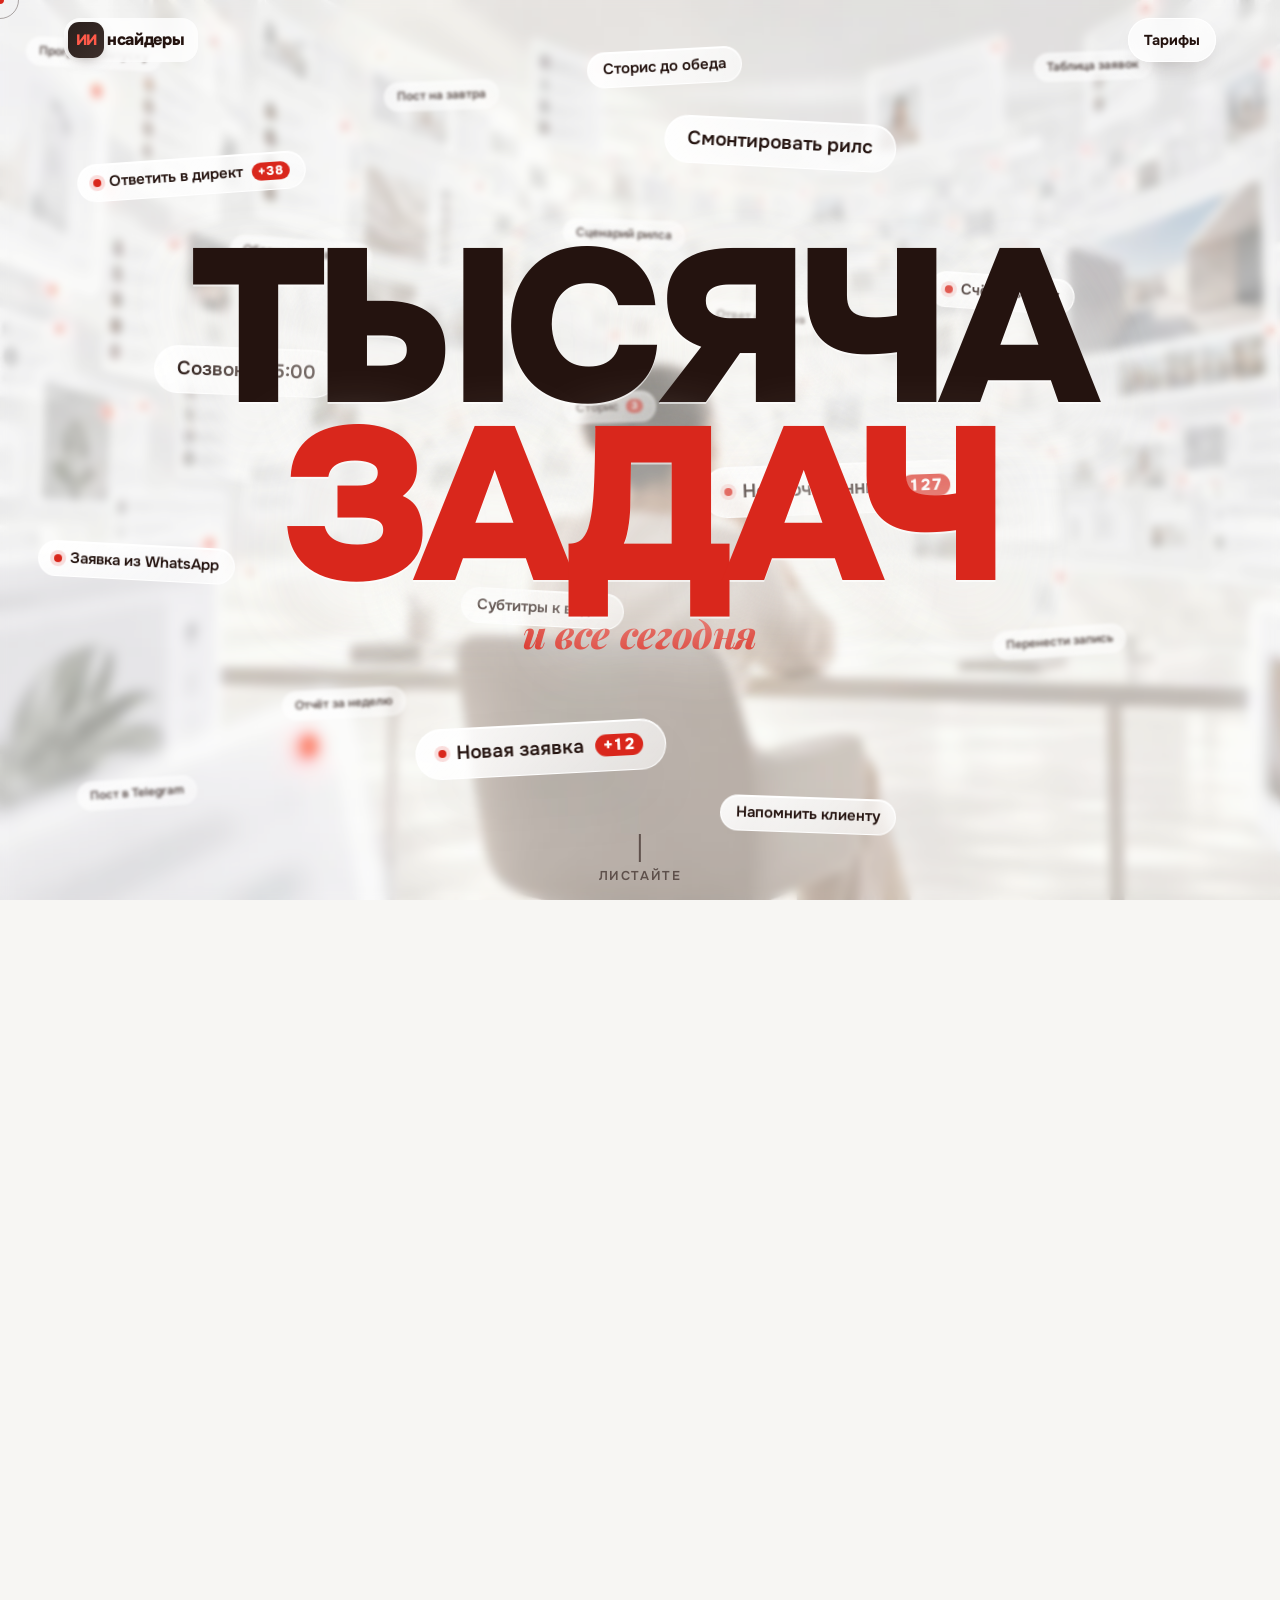
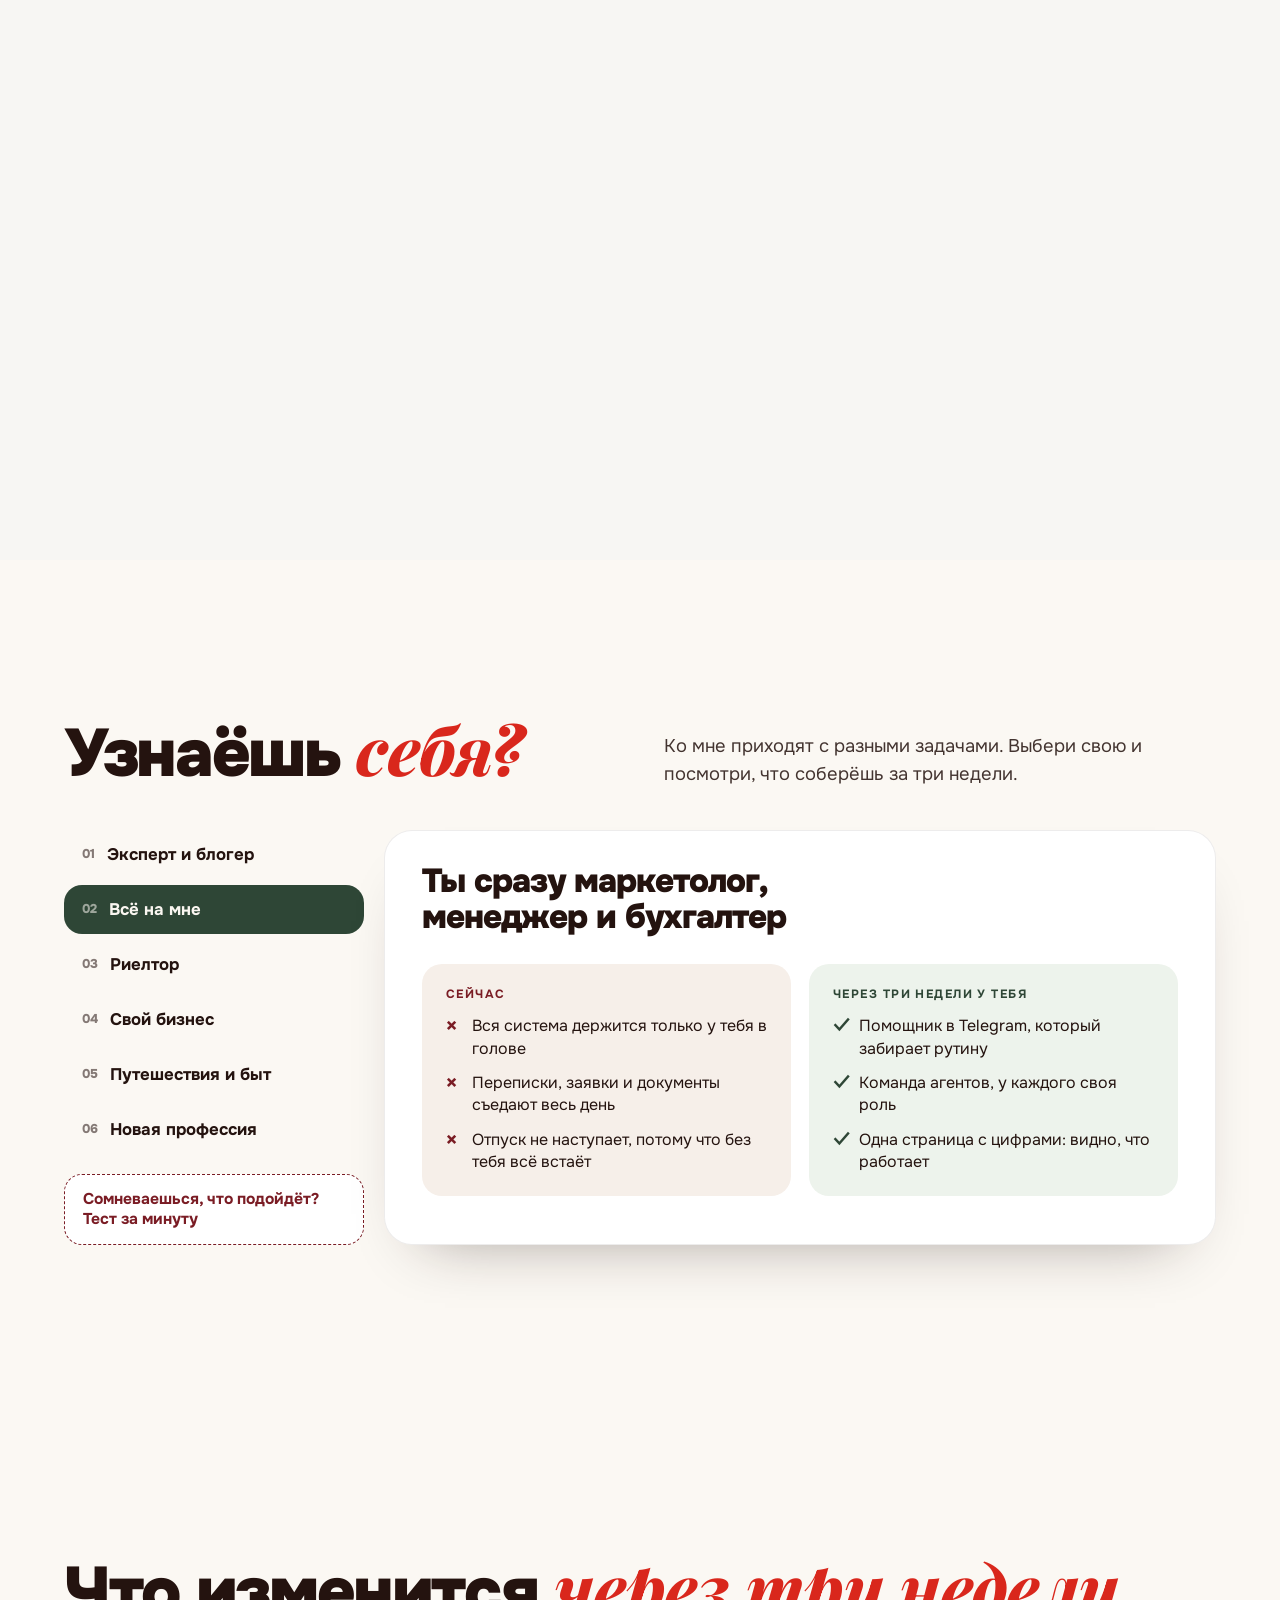
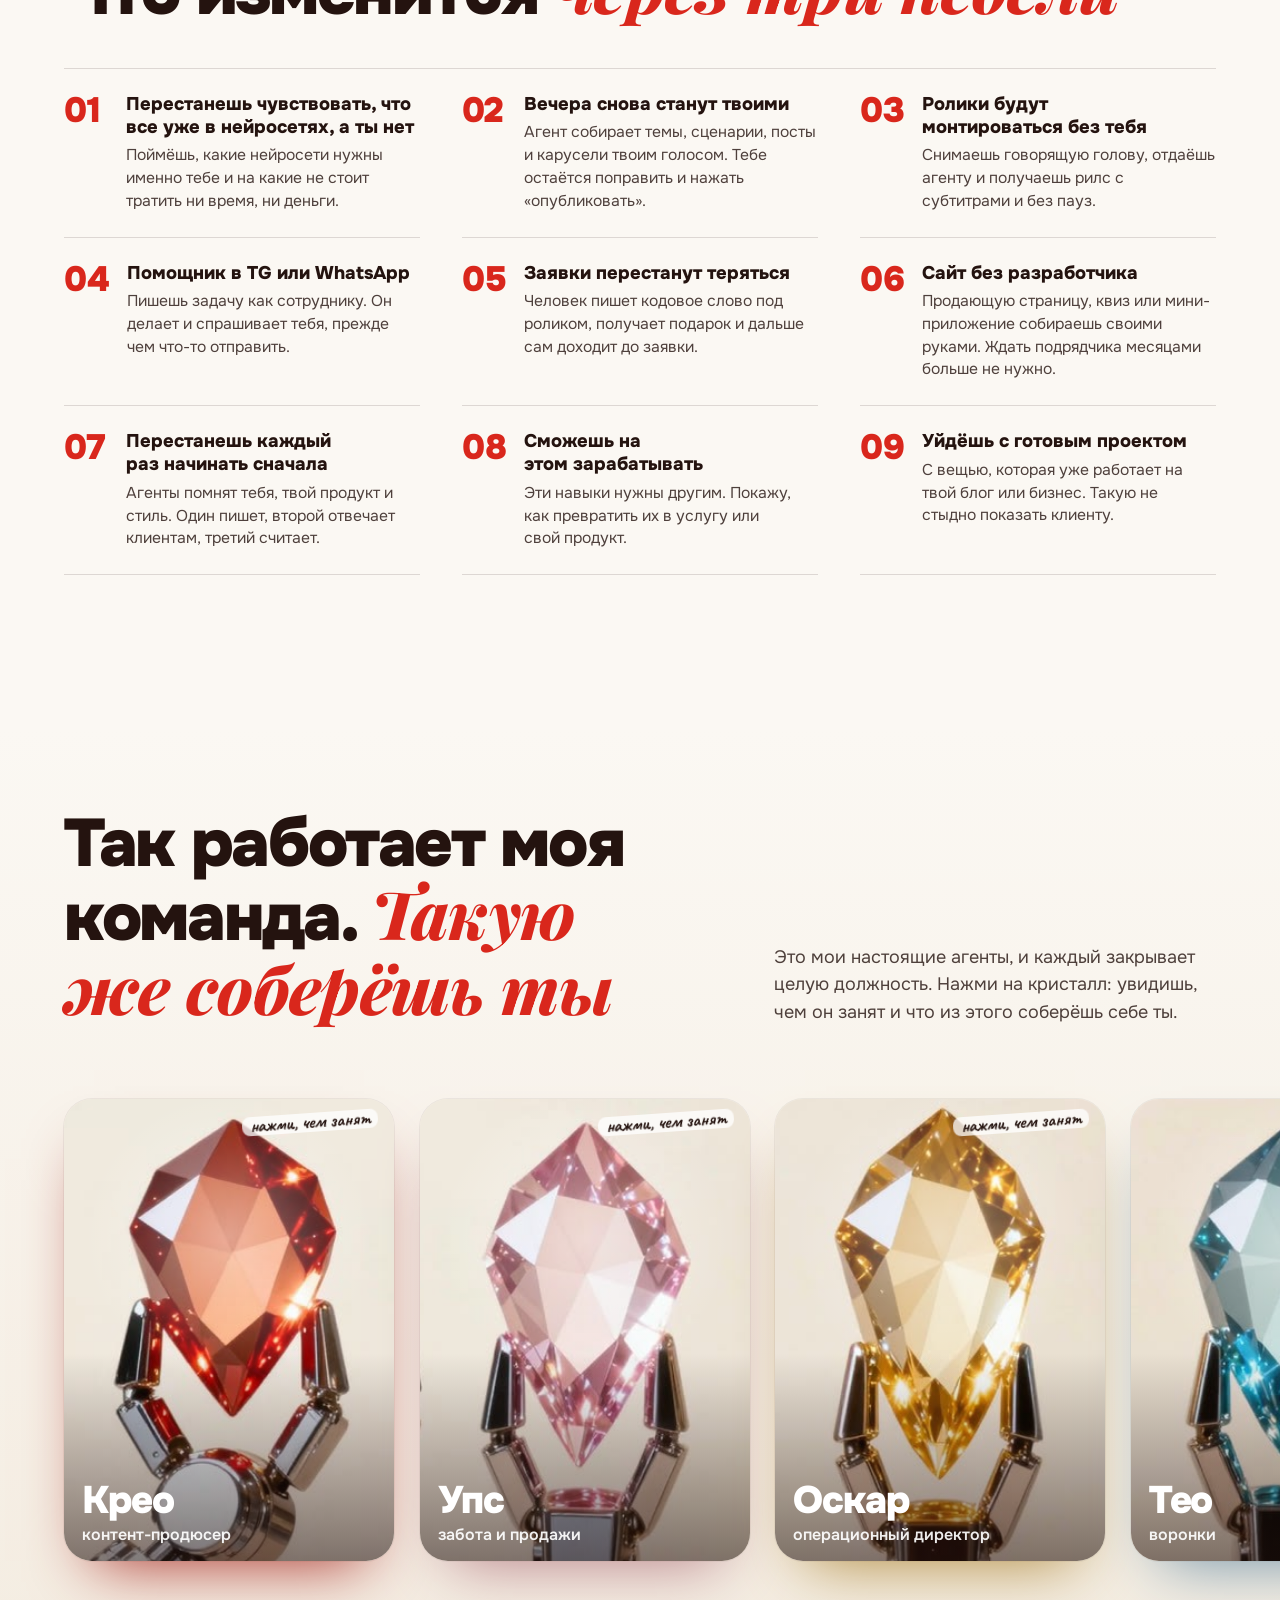
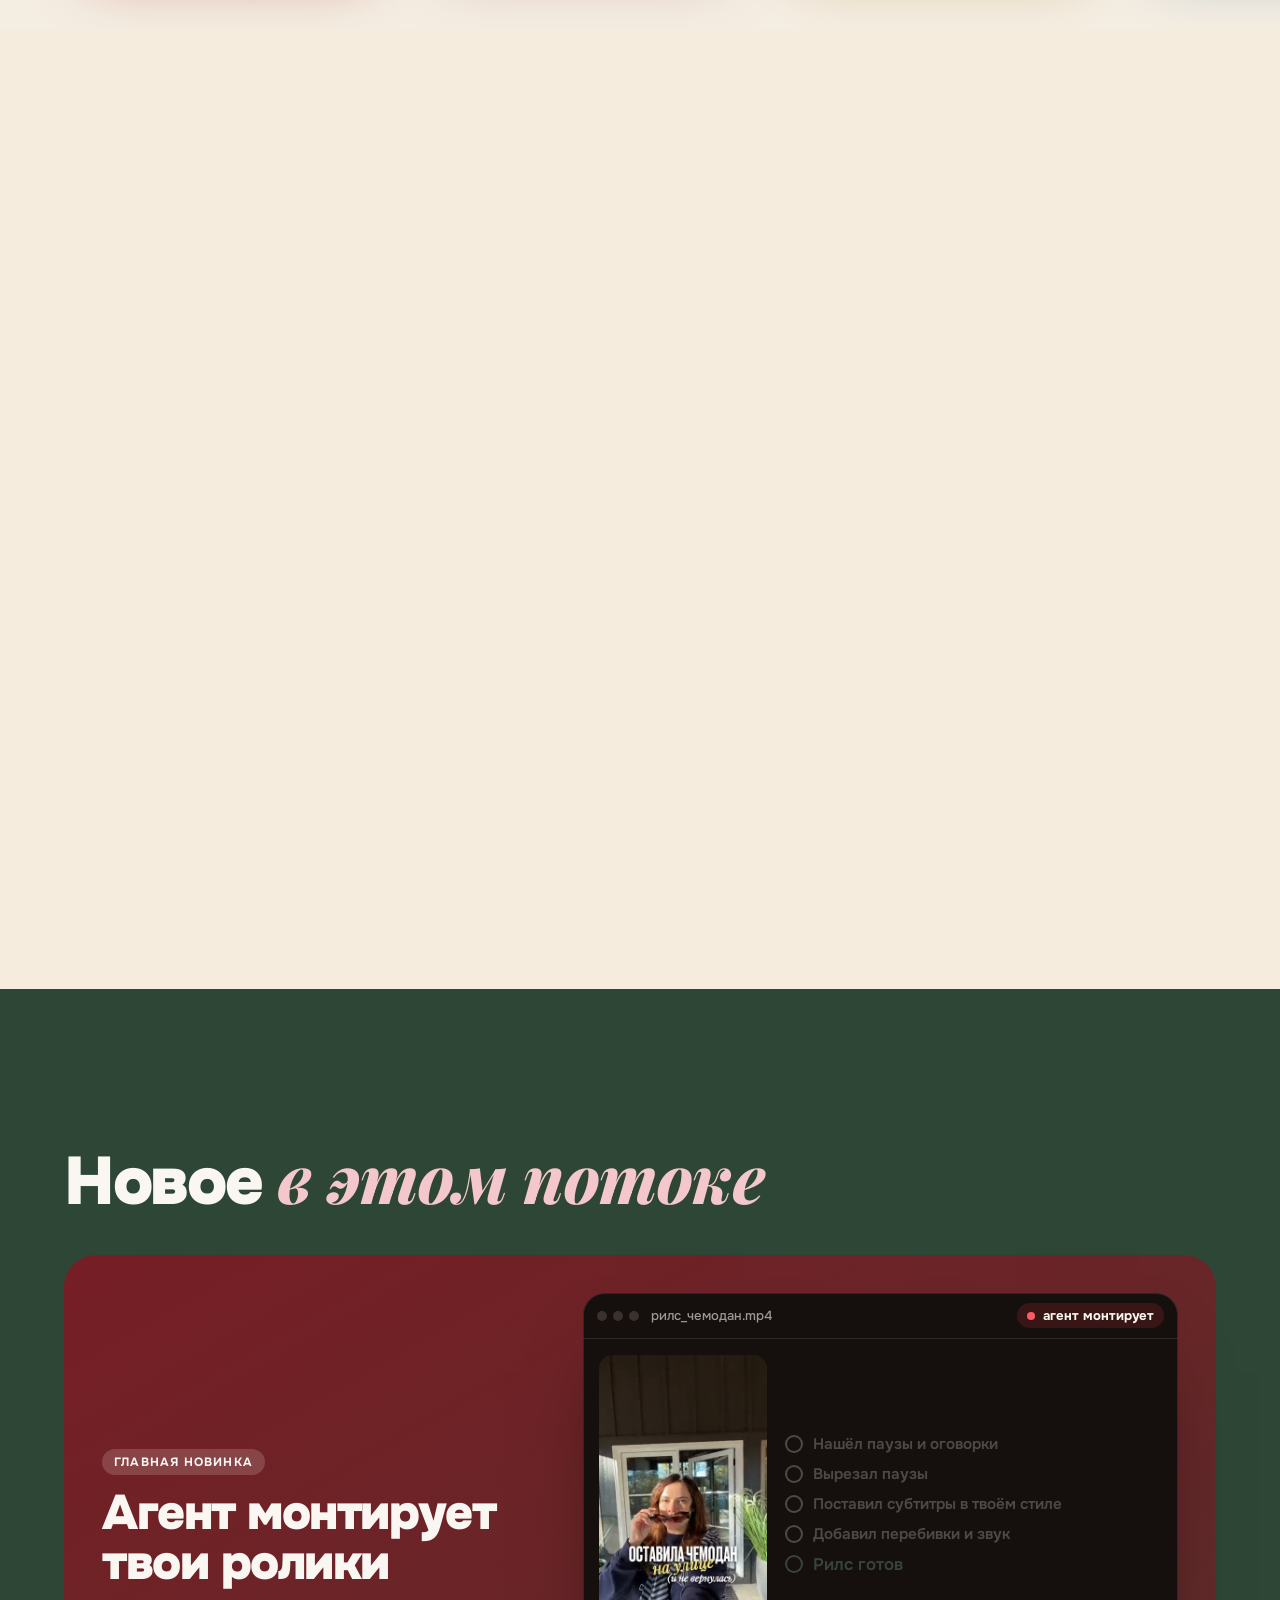
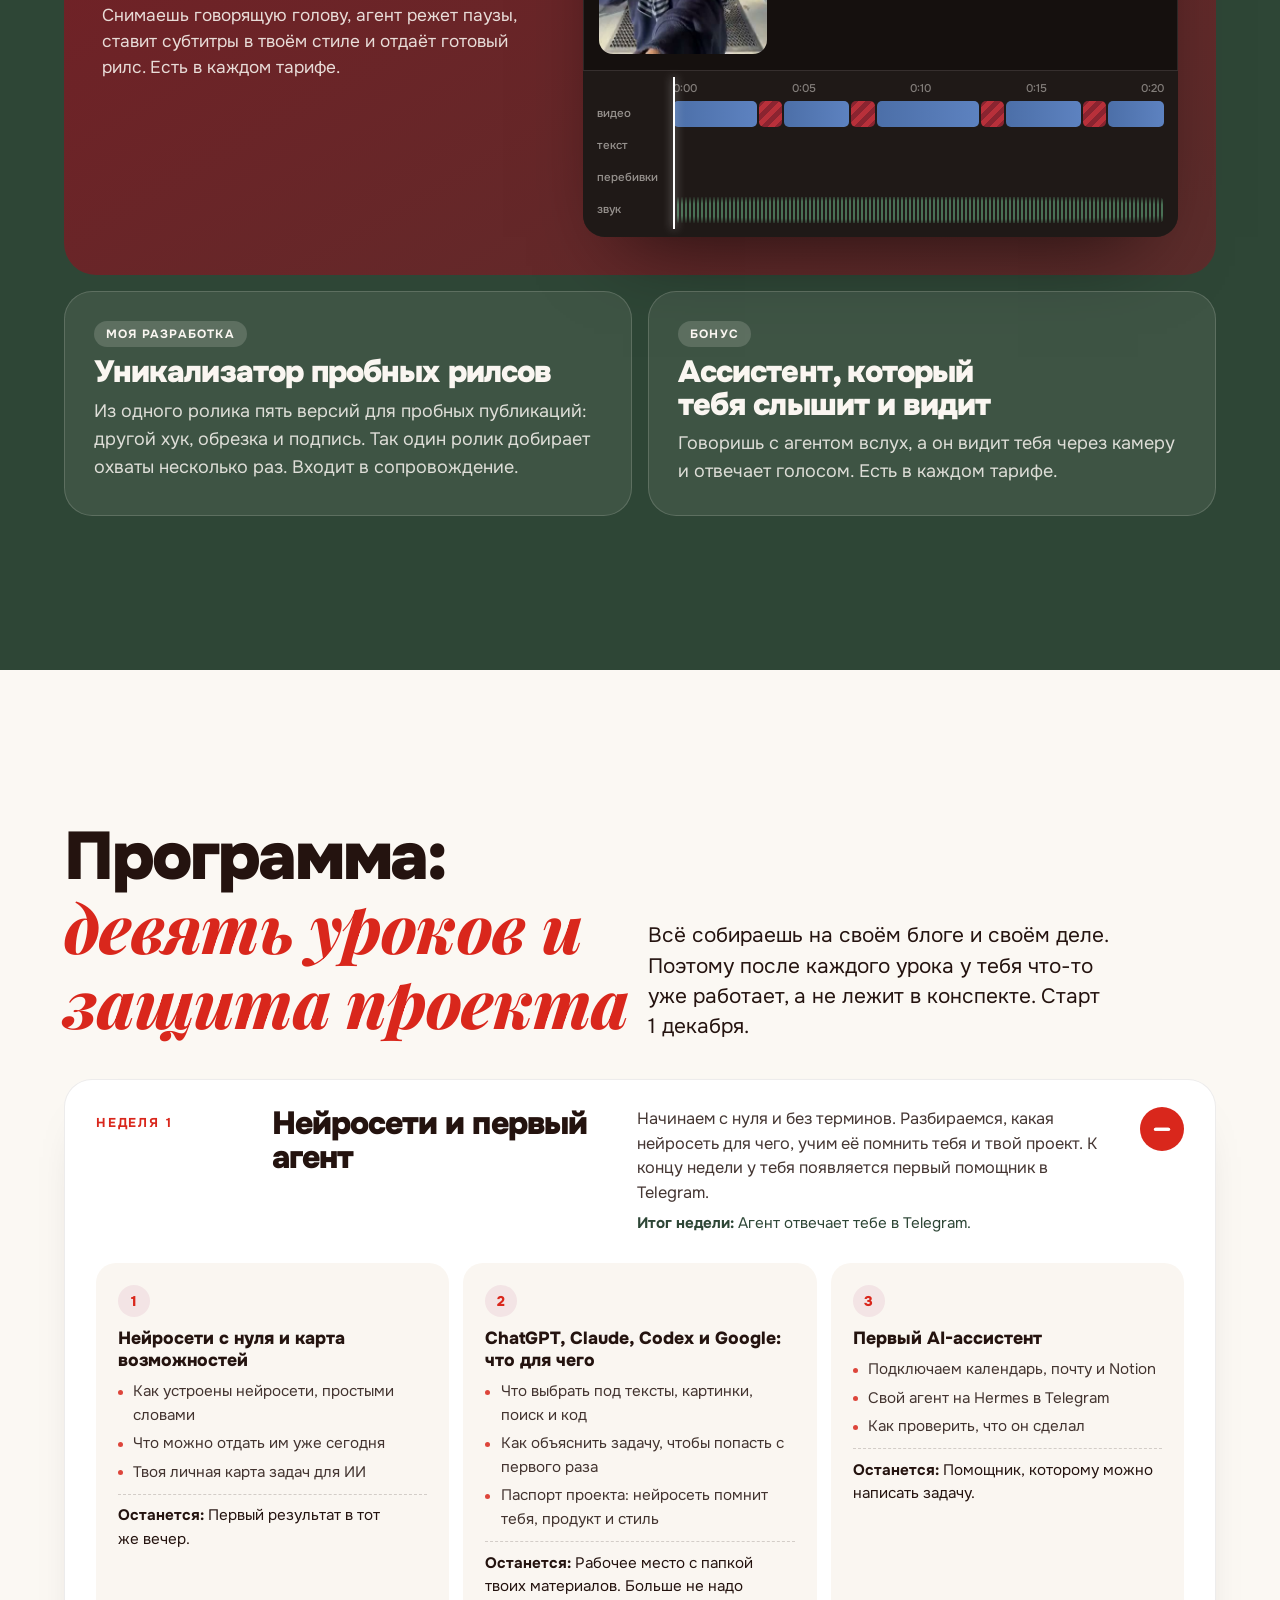
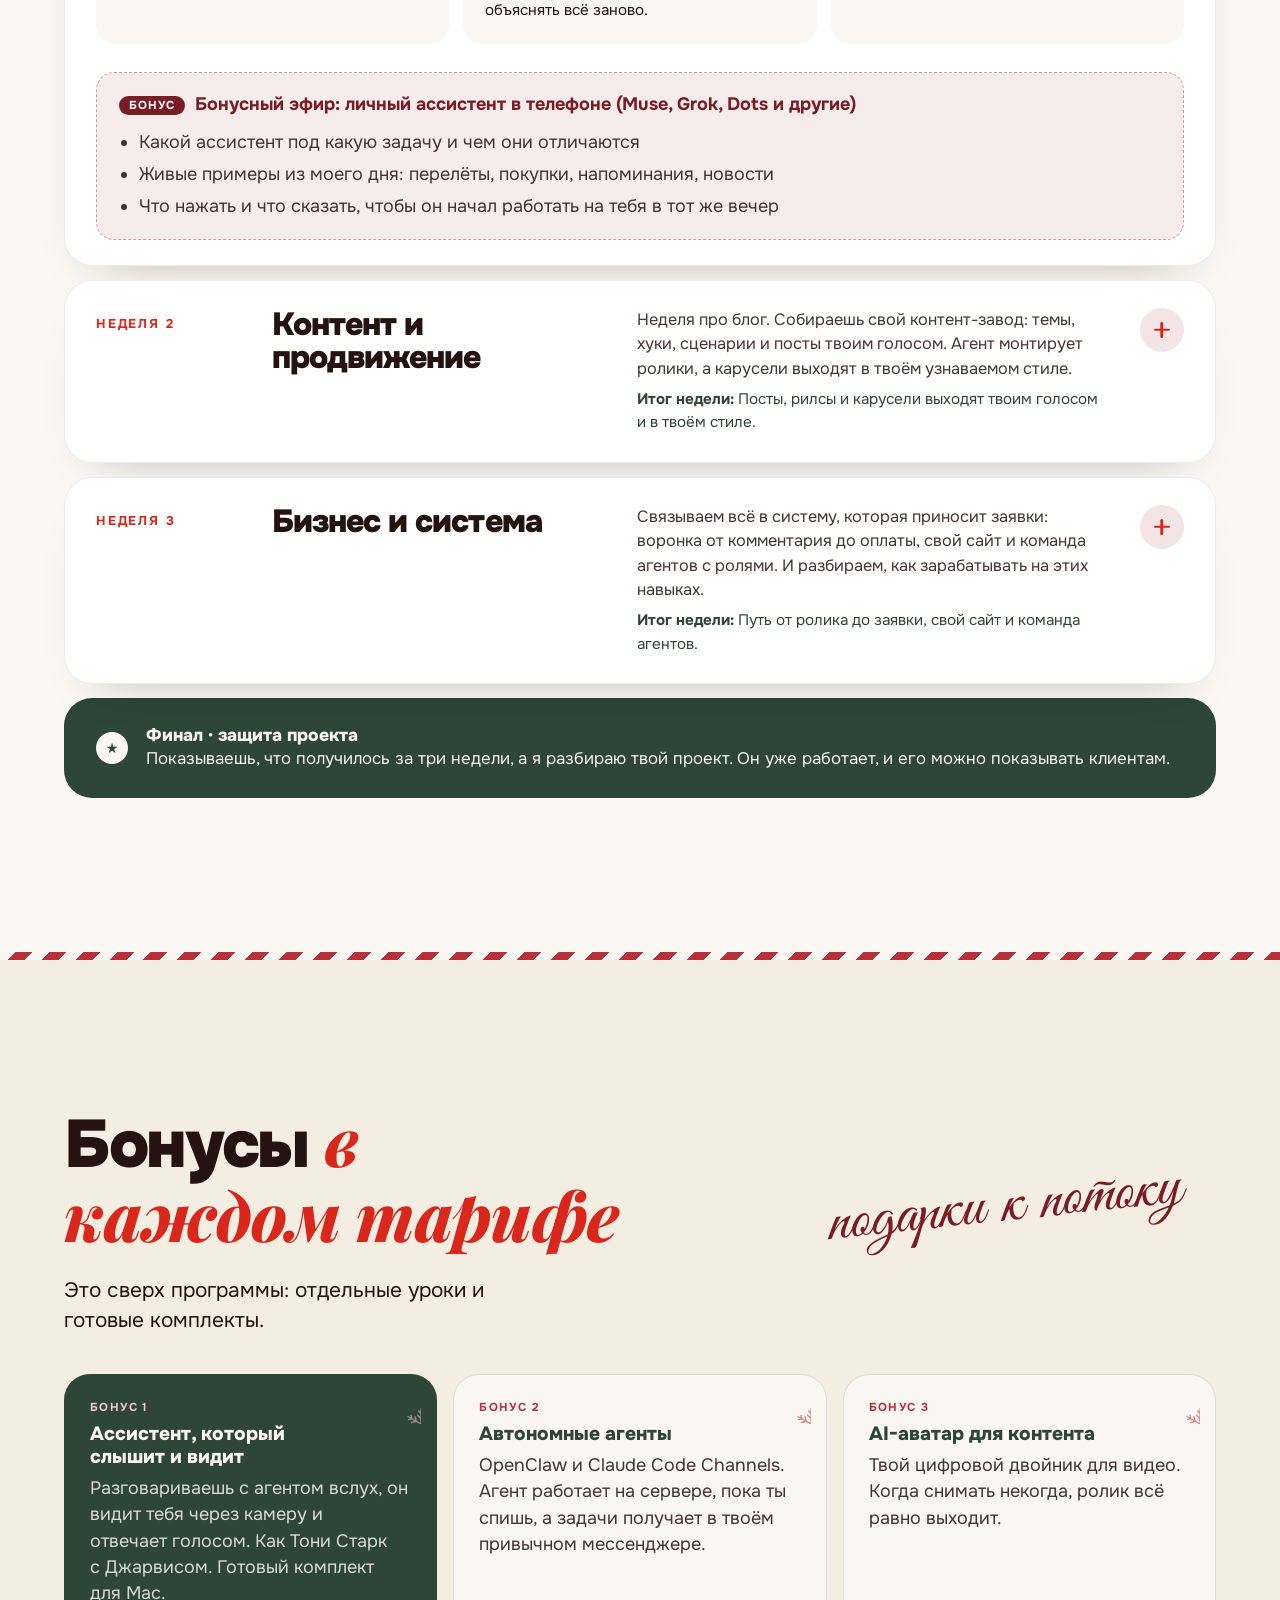
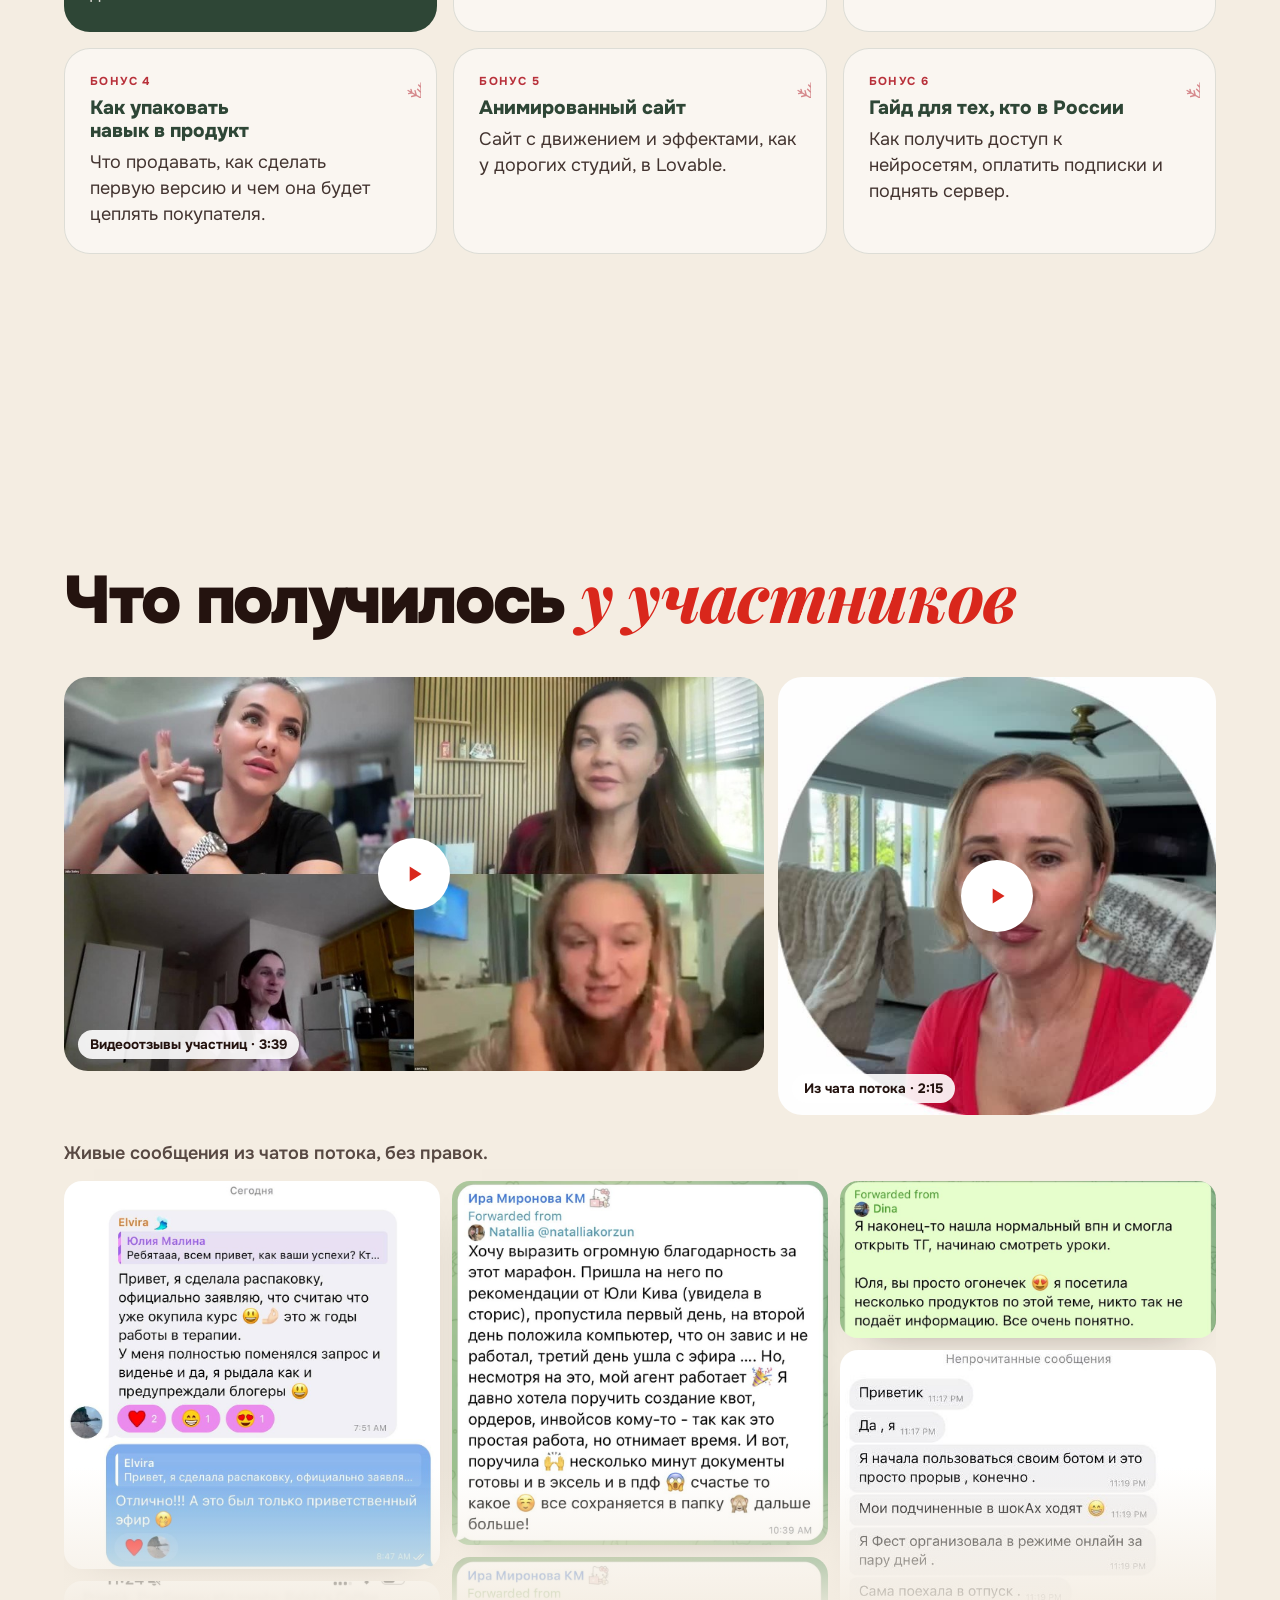
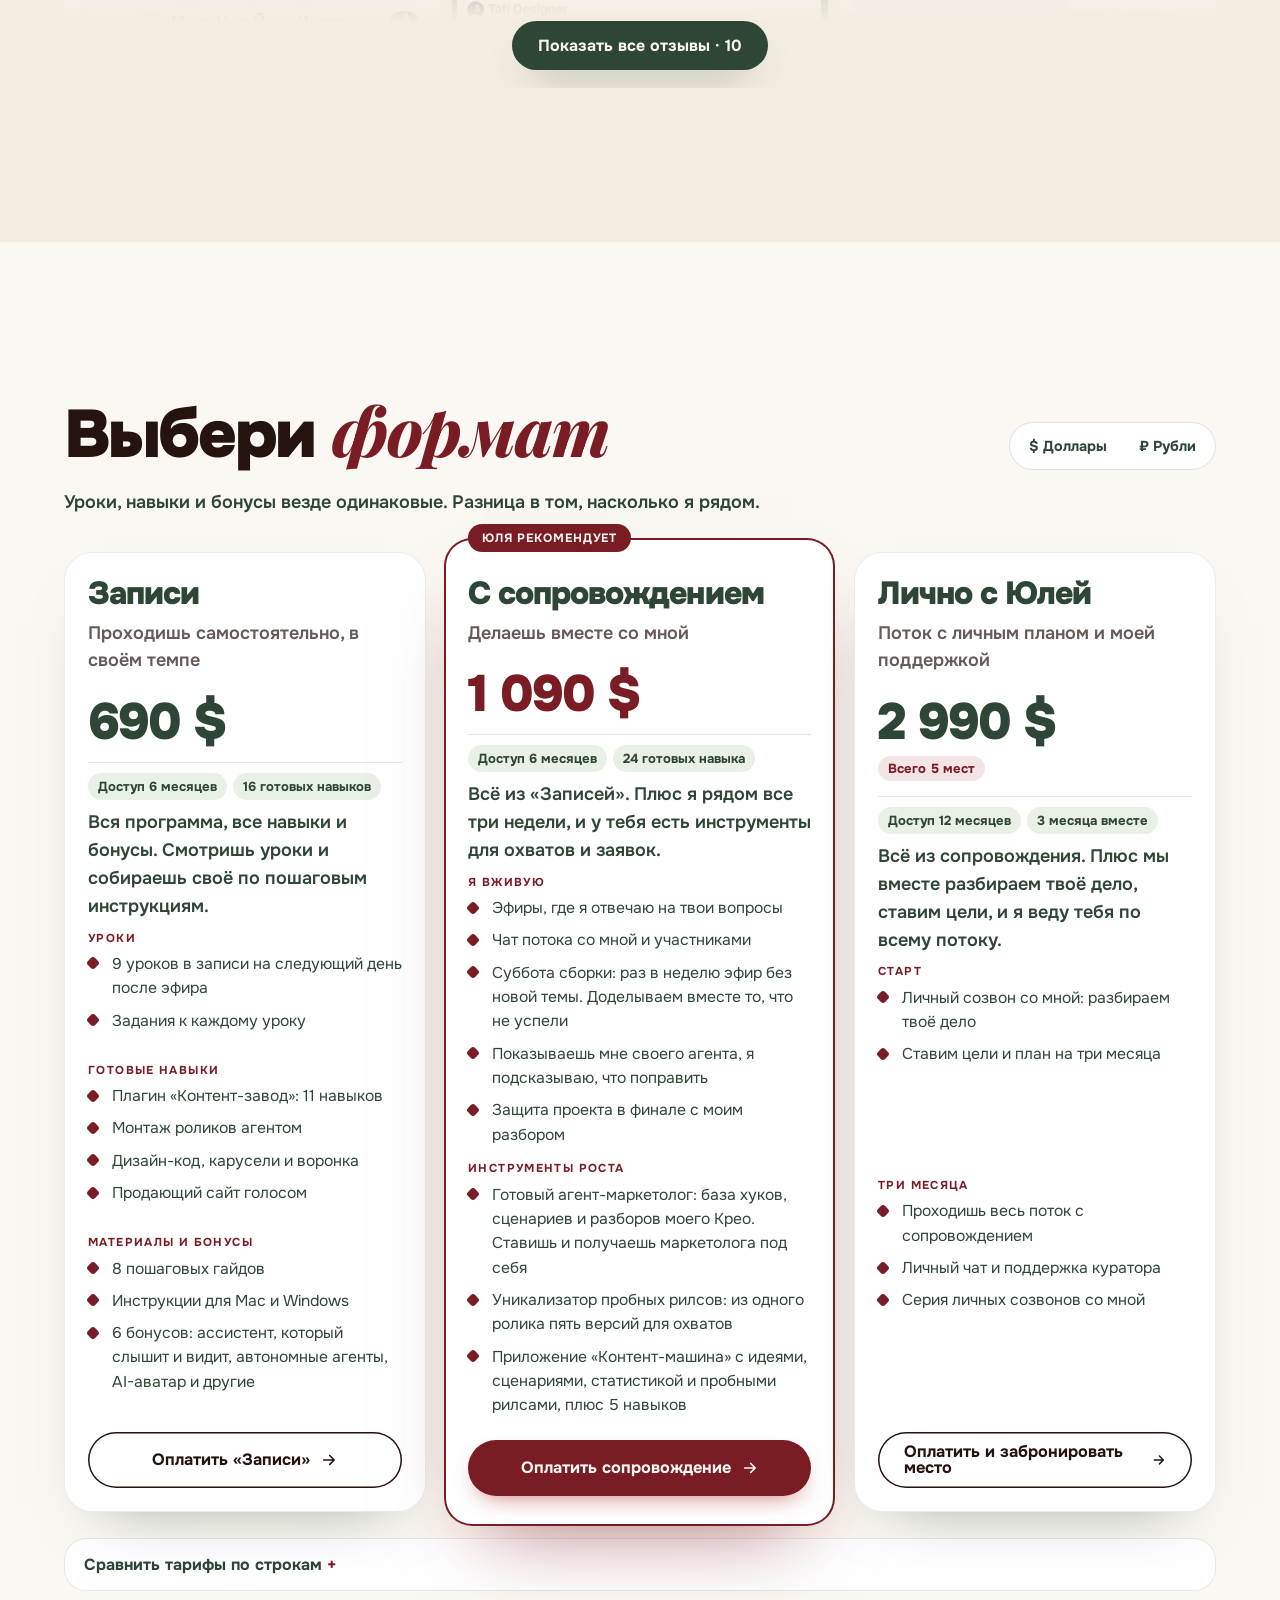
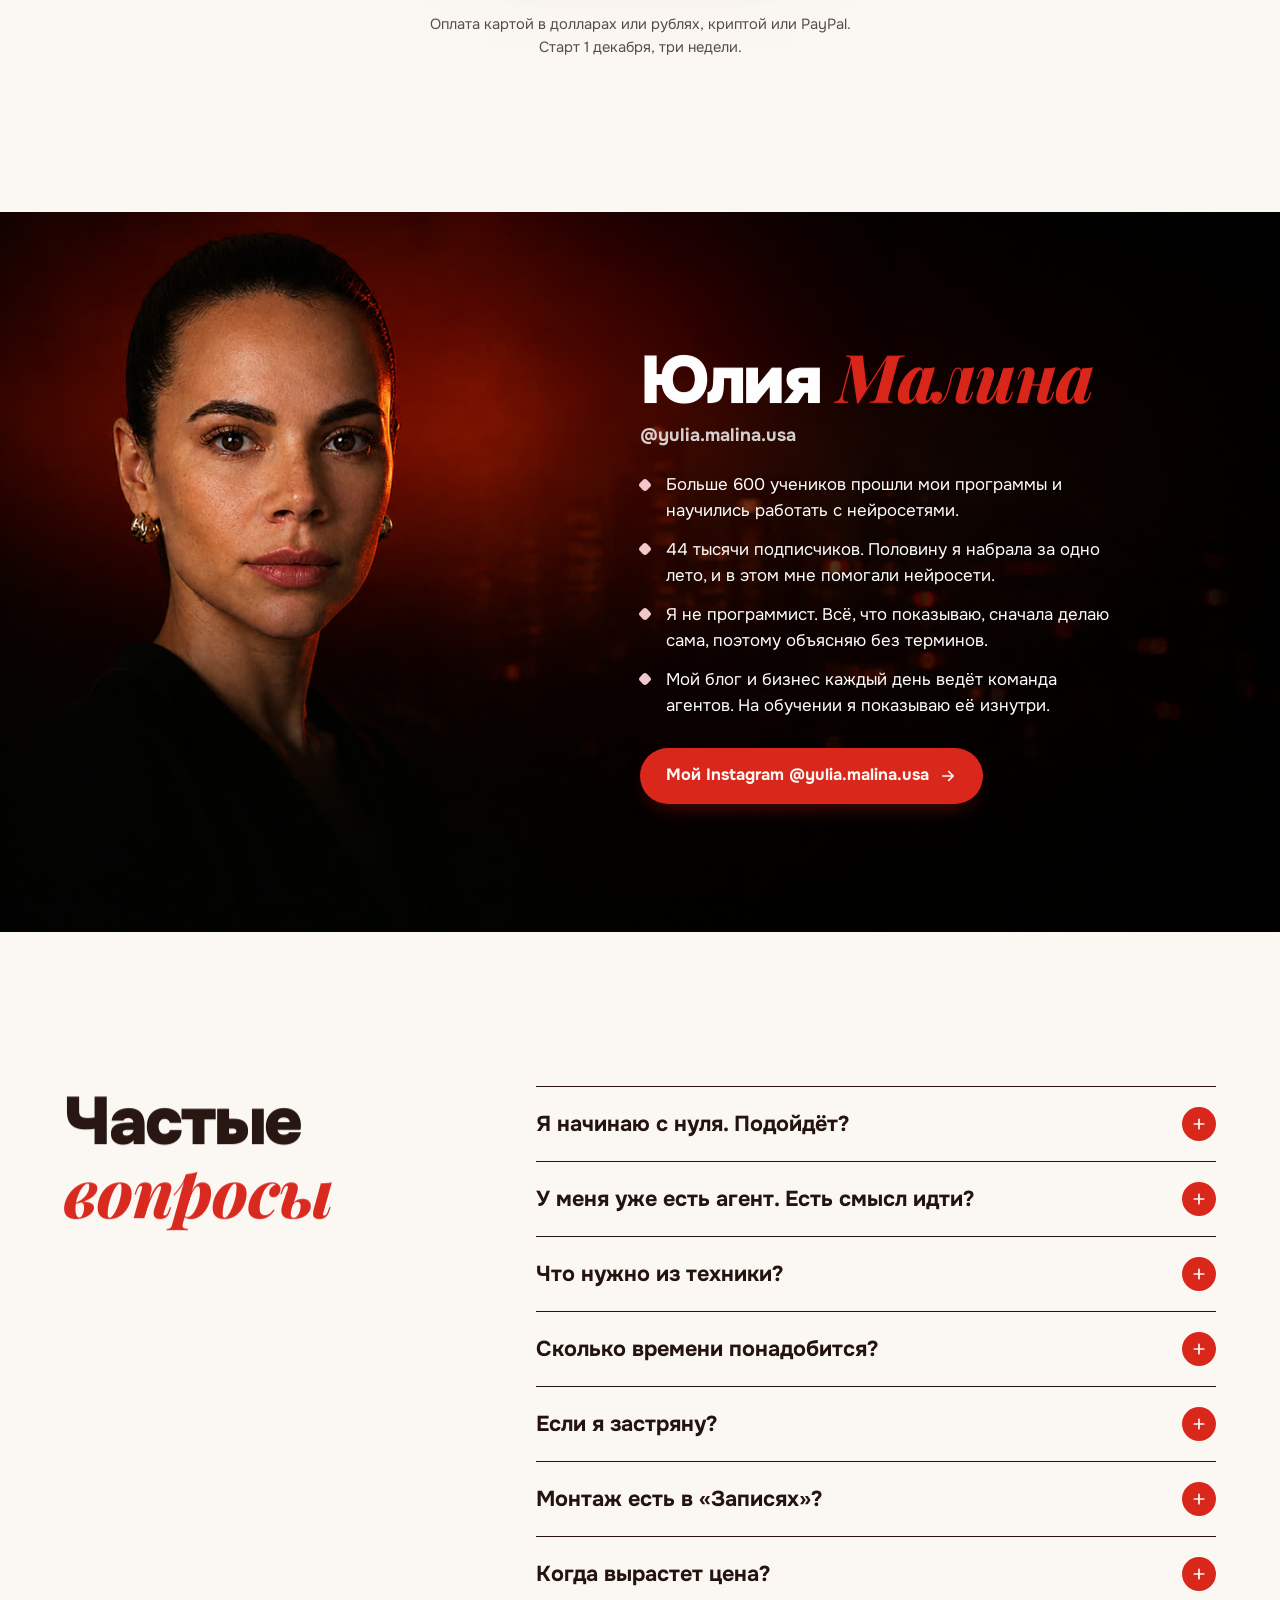
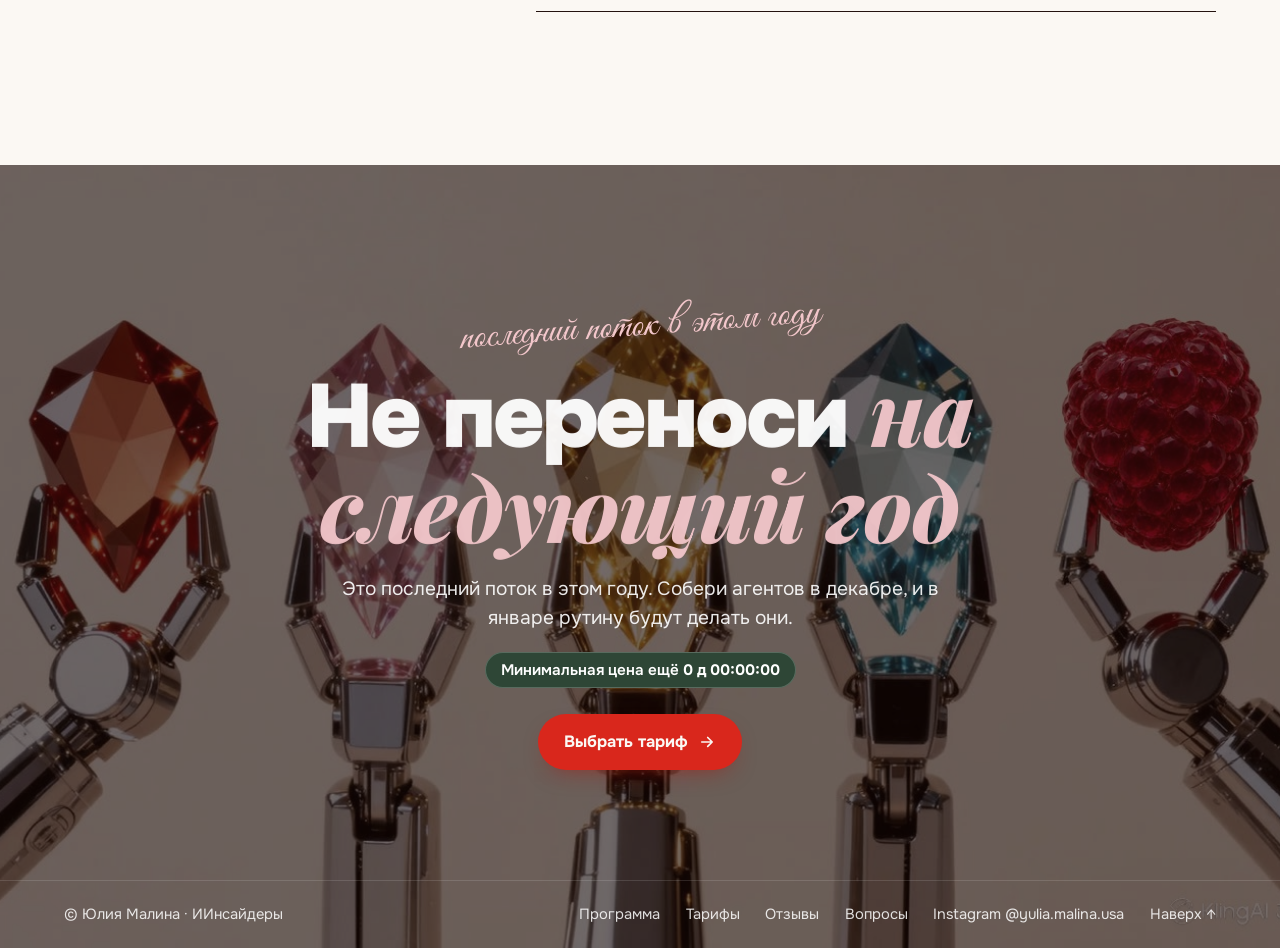
==== commit 6e0af1dd: "Боевая версия ainsiders.club" ====
--- a/live/index.html
+++ b/live/index.html
@@ -46,4 +46,4 @@
   dlg.querySelector('[data-qz-again]').addEventListener('click', () => { ans = []; show(0); });
   dlg.querySelector('[data-res-go]').addEventListener('click', () => dlg.close());
   document.querySelectorAll('[data-quiz-open]').forEach((b) => b.addEventListener('click', () => { ans = []; show(0); dlg.showModal(); }));
-})();</script>  <section class="sec res" data-astro-cid-xhaoqxbd> <div class="wrap" data-astro-cid-xhaoqxbd> <h2 class="h2" data-reveal data-astro-cid-xhaoqxbd>Что изменится <span class="acc" data-astro-cid-xhaoqxbd>через три недели</span></h2> <ol class="res__grid" data-astro-cid-xhaoqxbd> <li class="res__item" data-rise data-astro-cid-xhaoqxbd> <span class="res__n tab" data-astro-cid-xhaoqxbd>01</span> <div data-astro-cid-xhaoqxbd><h3 data-astro-cid-xhaoqxbd>Перестанешь чувствовать, что все уже в нейросетях, а ты нет</h3><p data-astro-cid-xhaoqxbd>Поймёшь, какие нейросети нужны именно тебе и на какие не стоит тратить ни время, ни деньги.</p></div> </li><li class="res__item" data-rise data-astro-cid-xhaoqxbd> <span class="res__n tab" data-astro-cid-xhaoqxbd>02</span> <div data-astro-cid-xhaoqxbd><h3 data-astro-cid-xhaoqxbd>Вечера снова станут твоими</h3><p data-astro-cid-xhaoqxbd>Агент собирает темы, сценарии, посты и карусели твоим голосом. Тебе остаётся поправить и нажать «опубликовать».</p></div> </li><li class="res__item" data-rise data-astro-cid-xhaoqxbd> <span class="res__n tab" data-astro-cid-xhaoqxbd>03</span> <div data-astro-cid-xhaoqxbd><h3 data-astro-cid-xhaoqxbd>Ролики будут монтироваться без тебя</h3><p data-astro-cid-xhaoqxbd>Снимаешь говорящую голову, отдаёшь агенту и получаешь рилс с субтитрами и без пауз.</p></div> </li><li class="res__item" data-rise data-astro-cid-xhaoqxbd> <span class="res__n tab" data-astro-cid-xhaoqxbd>04</span> <div data-astro-cid-xhaoqxbd><h3 data-astro-cid-xhaoqxbd>Помощник в TG или WhatsApp</h3><p data-astro-cid-xhaoqxbd>Пишешь задачу как сотруднику. Он делает и спрашивает тебя, прежде чем что-то отправить.</p></div> </li><li class="res__item" data-rise data-astro-cid-xhaoqxbd> <span class="res__n tab" data-astro-cid-xhaoqxbd>05</span> <div data-astro-cid-xhaoqxbd><h3 data-astro-cid-xhaoqxbd>Заявки перестанут теряться</h3><p data-astro-cid-xhaoqxbd>Человек пишет кодовое слово под роликом, получает подарок и дальше сам доходит до заявки.</p></div> </li><li class="res__item" data-rise data-astro-cid-xhaoqxbd> <span class="res__n tab" data-astro-cid-xhaoqxbd>06</span> <div data-astro-cid-xhaoqxbd><h3 data-astro-cid-xhaoqxbd>Сайт без разработчика</h3><p data-astro-cid-xhaoqxbd>Продающую страницу, квиз или мини-приложение собираешь своими руками. Ждать подрядчика месяцами больше не нужно.</p></div> </li><li class="res__item" data-rise data-astro-cid-xhaoqxbd> <span class="res__n tab" data-astro-cid-xhaoqxbd>07</span> <div data-astro-cid-xhaoqxbd><h3 data-astro-cid-xhaoqxbd>Перестанешь каждый раз начинать сначала</h3><p data-astro-cid-xhaoqxbd>Агенты помнят тебя, твой продукт и стиль. Один пишет, второй отвечает клиентам, третий считает.</p></div> </li><li class="res__item" data-rise data-astro-cid-xhaoqxbd> <span class="res__n tab" data-astro-cid-xhaoqxbd>08</span> <div data-astro-cid-xhaoqxbd><h3 data-astro-cid-xhaoqxbd>Сможешь на этом зарабатывать</h3><p data-astro-cid-xhaoqxbd>Эти навыки нужны другим. Покажу, как превратить их в услугу или свой продукт.</p></div> </li><li class="res__item" data-rise data-astro-cid-xhaoqxbd> <span class="res__n tab" data-astro-cid-xhaoqxbd>09</span> <div data-astro-cid-xhaoqxbd><h3 data-astro-cid-xhaoqxbd>Уйдёшь с готовым проектом</h3><p data-astro-cid-xhaoqxbd>С вещью, которая уже работает на твой блог или бизнес. Такую не стыдно показать клиенту.</p></div> </li> </ol> </div> </section> <section class="crew" data-crew id="crew" data-astro-cid-n2ozrhpm> <div class="crew__pin" data-astro-cid-n2ozrhpm> <div class="wrap crew__head" data-astro-cid-n2ozrhpm> <h2 class="h2" data-reveal data-astro-cid-n2ozrhpm>Так работает моя команда. <span class="acc" data-astro-cid-n2ozrhpm>Такую же соберёшь ты</span></h2> <p class="crew__sub" data-astro-cid-n2ozrhpm>Это мои настоящие агенты, и каждый закрывает целую должность. Нажми на кристалл: увидишь, чем он занят и что из этого соберёшь себе ты.</p> </div> <div class="crew__track" data-track data-astro-cid-n2ozrhpm> <article class="agent" data-tilt="8" data-glow="#e0352b" style="--c:#e0352b" tabindex="0" data-astro-cid-n2ozrhpm> <div class="agent__inner" data-astro-cid-n2ozrhpm> <div class="agent__front" data-astro-cid-n2ozrhpm> <div class="agent__media" data-astro-cid-n2ozrhpm> <video src="https://juliamiami.github.io/preview-3/live/media/crew.mp4" poster="https://juliamiami.github.io/preview-3/live/media/crew.jpg" muted loop playsinline preload="none" style="object-position:2% 40%;transform-origin:2% 38%" data-astro-cid-n2ozrhpm></video> </div> <div class="agent__meta" data-astro-cid-n2ozrhpm> <p class="agent__name" data-astro-cid-n2ozrhpm>Крео</p> <p class="agent__role" data-astro-cid-n2ozrhpm>контент-продюсер</p> </div> <span class="agent__hint hand" data-astro-cid-n2ozrhpm>нажми, чем занят</span> </div> <div class="agent__back" data-astro-cid-n2ozrhpm> <p class="agent__name" data-astro-cid-n2ozrhpm>Крео</p> <p class="agent__label" data-astro-cid-n2ozrhpm>контент-продюсер</p> <ul data-astro-cid-n2ozrhpm><li data-astro-cid-n2ozrhpm>Ищет темы и тренды, разбирает конкурентов</li><li data-astro-cid-n2ozrhpm>Пишет сценарии и хуки</li><li data-astro-cid-n2ozrhpm>Выкладывает пробные рилсы</li><li data-astro-cid-n2ozrhpm>Публикует на всех площадках</li><li data-astro-cid-n2ozrhpm>Считает подписчиков и статистику</li><li data-astro-cid-n2ozrhpm>Делает аудит аккаунта</li></ul> <p class="agent__you" data-astro-cid-n2ozrhpm><b data-astro-cid-n2ozrhpm>Ты соберёшь:</b> своего контент-агента, уроки 4 и 5</p> </div> </div> </article><article class="agent" data-tilt="8" data-glow="#f2a7b5" style="--c:#f2a7b5" tabindex="0" data-astro-cid-n2ozrhpm> <div class="agent__inner" data-astro-cid-n2ozrhpm> <div class="agent__front" data-astro-cid-n2ozrhpm> <div class="agent__media" data-astro-cid-n2ozrhpm> <video src="https://juliamiami.github.io/preview-3/live/media/crew.mp4" poster="https://juliamiami.github.io/preview-3/live/media/crew.jpg" muted loop playsinline preload="none" style="object-position:26% 40%;transform-origin:26% 38%" data-astro-cid-n2ozrhpm></video> </div> <div class="agent__meta" data-astro-cid-n2ozrhpm> <p class="agent__name" data-astro-cid-n2ozrhpm>Упс</p> <p class="agent__role" data-astro-cid-n2ozrhpm>забота и продажи</p> </div> <span class="agent__hint hand" data-astro-cid-n2ozrhpm>нажми, чем занят</span> </div> <div class="agent__back" data-astro-cid-n2ozrhpm> <p class="agent__name" data-astro-cid-n2ozrhpm>Упс</p> <p class="agent__label" data-astro-cid-n2ozrhpm>забота и продажи</p> <ul data-astro-cid-n2ozrhpm><li data-astro-cid-n2ozrhpm>Ведёт человека от первого сообщения до оплаты</li><li data-astro-cid-n2ozrhpm>Отвечает на вопросы по обучению</li><li data-astro-cid-n2ozrhpm>Помогает ученикам, если что-то не работает</li><li data-astro-cid-n2ozrhpm>Ведёт VIP-чаты</li><li data-astro-cid-n2ozrhpm>Готовит мне бриф перед созвоном</li><li data-astro-cid-n2ozrhpm>Сложное передаёт мне</li></ul> <p class="agent__you" data-astro-cid-n2ozrhpm><b data-astro-cid-n2ozrhpm>Ты соберёшь:</b> помощника, который отвечает клиентам, уроки 3 и 7</p> </div> </div> </article><article class="agent" data-tilt="8" data-glow="#e9b949" style="--c:#e9b949" tabindex="0" data-astro-cid-n2ozrhpm> <div class="agent__inner" data-astro-cid-n2ozrhpm> <div class="agent__front" data-astro-cid-n2ozrhpm> <div class="agent__media" data-astro-cid-n2ozrhpm> <video src="https://juliamiami.github.io/preview-3/live/media/crew.mp4" poster="https://juliamiami.github.io/preview-3/live/media/crew.jpg" muted loop playsinline preload="none" style="object-position:50% 40%;transform-origin:50% 38%" data-astro-cid-n2ozrhpm></video> </div> <div class="agent__meta" data-astro-cid-n2ozrhpm> <p class="agent__name" data-astro-cid-n2ozrhpm>Оскар</p> <p class="agent__role" data-astro-cid-n2ozrhpm>операционный директор</p> </div> <span class="agent__hint hand" data-astro-cid-n2ozrhpm>нажми, чем занят</span> </div> <div class="agent__back" data-astro-cid-n2ozrhpm> <p class="agent__name" data-astro-cid-n2ozrhpm>Оскар</p> <p class="agent__label" data-astro-cid-n2ozrhpm>операционный директор</p> <ul data-astro-cid-n2ozrhpm><li data-astro-cid-n2ozrhpm>Держит задачи команды и сроки</li><li data-astro-cid-n2ozrhpm>Проверяет, кто из агентов что сделал</li><li data-astro-cid-n2ozrhpm>Собирает цифры по продажам и запуску</li><li data-astro-cid-n2ozrhpm>Находит, где буксует</li><li data-astro-cid-n2ozrhpm>Приносит решения и план на неделю</li></ul> <p class="agent__you" data-astro-cid-n2ozrhpm><b data-astro-cid-n2ozrhpm>Ты соберёшь:</b> агента, который держит порядок в делах, урок 9</p> </div> </div> </article><article class="agent" data-tilt="8" data-glow="#8ec5e8" style="--c:#8ec5e8" tabindex="0" data-astro-cid-n2ozrhpm> <div class="agent__inner" data-astro-cid-n2ozrhpm> <div class="agent__front" data-astro-cid-n2ozrhpm> <div class="agent__media" data-astro-cid-n2ozrhpm> <video src="https://juliamiami.github.io/preview-3/live/media/crew.mp4" poster="https://juliamiami.github.io/preview-3/live/media/crew.jpg" muted loop playsinline preload="none" style="object-position:74.5% 40%;transform-origin:74.5% 38%" data-astro-cid-n2ozrhpm></video> </div> <div class="agent__meta" data-astro-cid-n2ozrhpm> <p class="agent__name" data-astro-cid-n2ozrhpm>Тео</p> <p class="agent__role" data-astro-cid-n2ozrhpm>воронки</p> </div> <span class="agent__hint hand" data-astro-cid-n2ozrhpm>нажми, чем занят</span> </div> <div class="agent__back" data-astro-cid-n2ozrhpm> <p class="agent__name" data-astro-cid-n2ozrhpm>Тео</p> <p class="agent__label" data-astro-cid-n2ozrhpm>воронки</p> <ul data-astro-cid-n2ozrhpm><li data-astro-cid-n2ozrhpm>Выдаёт подарки по кодовым словам</li><li data-astro-cid-n2ozrhpm>Ведёт человека по цепочке сообщений</li><li data-astro-cid-n2ozrhpm>Публикует пробные рилсы</li><li data-astro-cid-n2ozrhpm>Считает, сколько людей дошло до оплаты</li><li data-astro-cid-n2ozrhpm>Показывает, где люди теряются</li></ul> <p class="agent__you" data-astro-cid-n2ozrhpm><b data-astro-cid-n2ozrhpm>Ты соберёшь:</b> воронку от ролика до заявки, урок 7</p> </div> </div> </article><article class="agent" data-tilt="8" data-glow="#c2185b" style="--c:#c2185b" tabindex="0" data-astro-cid-n2ozrhpm> <div class="agent__inner" data-astro-cid-n2ozrhpm> <div class="agent__front" data-astro-cid-n2ozrhpm> <div class="agent__media" data-astro-cid-n2ozrhpm> <video src="https://juliamiami.github.io/preview-3/live/media/crew.mp4" poster="https://juliamiami.github.io/preview-3/live/media/crew.jpg" muted loop playsinline preload="none" style="object-position:98% 40%;transform-origin:98% 38%" data-astro-cid-n2ozrhpm></video> </div> <div class="agent__meta" data-astro-cid-n2ozrhpm> <p class="agent__name" data-astro-cid-n2ozrhpm>Малинка</p> <p class="agent__role" data-astro-cid-n2ozrhpm>личный ассистент</p> </div> <span class="agent__hint hand" data-astro-cid-n2ozrhpm>нажми, чем занят</span> </div> <div class="agent__back" data-astro-cid-n2ozrhpm> <p class="agent__name" data-astro-cid-n2ozrhpm>Малинка</p> <p class="agent__label" data-astro-cid-n2ozrhpm>личный ассистент</p> <ul data-astro-cid-n2ozrhpm><li data-astro-cid-n2ozrhpm>Бронирует перелёты, отели и рестораны</li><li data-astro-cid-n2ozrhpm>Регистрирует на рейс, следит за гейтом и изменениями</li><li data-astro-cid-n2ozrhpm>Напоминает о дедлайнах</li><li data-astro-cid-n2ozrhpm>Делает покупки онлайн и присматривает за домом</li><li data-astro-cid-n2ozrhpm>Общается с риелторами, ищет дома и землю</li><li data-astro-cid-n2ozrhpm>Присылает новости под меня и следит за целями</li></ul> <p class="agent__you" data-astro-cid-n2ozrhpm><b data-astro-cid-n2ozrhpm>Ты соберёшь:</b> личного ассистента, урок 3 и эфир про ассистента</p> </div> </div> </article> </div> <div class="crew__mini" data-astro-cid-n2ozrhpm> <div class="mini__grid" role="tablist" aria-label="Агенты" data-astro-cid-n2ozrhpm> <button type="button" class="mini" role="tab" data-mini="0" aria-selected="true" style="--c:#e0352b" data-astro-cid-n2ozrhpm> <span class="mini__img" data-astro-cid-n2ozrhpm><img src="https://juliamiami.github.io/preview-3/live/media/crew.jpg" alt="" loading="lazy" style="object-position:2% 40%;transform-origin:2% 38%" data-astro-cid-n2ozrhpm></span> <span class="mini__name" data-astro-cid-n2ozrhpm>Крео</span> </button><button type="button" class="mini" role="tab" data-mini="1" aria-selected="false" style="--c:#f2a7b5" data-astro-cid-n2ozrhpm> <span class="mini__img" data-astro-cid-n2ozrhpm><img src="https://juliamiami.github.io/preview-3/live/media/crew.jpg" alt="" loading="lazy" style="object-position:26% 40%;transform-origin:26% 38%" data-astro-cid-n2ozrhpm></span> <span class="mini__name" data-astro-cid-n2ozrhpm>Упс</span> </button><button type="button" class="mini" role="tab" data-mini="2" aria-selected="false" style="--c:#e9b949" data-astro-cid-n2ozrhpm> <span class="mini__img" data-astro-cid-n2ozrhpm><img src="https://juliamiami.github.io/preview-3/live/media/crew.jpg" alt="" loading="lazy" style="object-position:50% 40%;transform-origin:50% 38%" data-astro-cid-n2ozrhpm></span> <span class="mini__name" data-astro-cid-n2ozrhpm>Оскар</span> </button><button type="button" class="mini" role="tab" data-mini="3" aria-selected="false" style="--c:#8ec5e8" data-astro-cid-n2ozrhpm> <span class="mini__img" data-astro-cid-n2ozrhpm><img src="https://juliamiami.github.io/preview-3/live/media/crew.jpg" alt="" loading="lazy" style="object-position:74.5% 40%;transform-origin:74.5% 38%" data-astro-cid-n2ozrhpm></span> <span class="mini__name" data-astro-cid-n2ozrhpm>Тео</span> </button><button type="button" class="mini" role="tab" data-mini="4" aria-selected="false" style="--c:#c2185b" data-astro-cid-n2ozrhpm> <span class="mini__img" data-astro-cid-n2ozrhpm><img src="https://juliamiami.github.io/preview-3/live/media/crew.jpg" alt="" loading="lazy" style="object-position:98% 40%;transform-origin:98% 38%" data-astro-cid-n2ozrhpm></span> <span class="mini__name" data-astro-cid-n2ozrhpm>Малинка</span> </button> <button type="button" class="mini mini--you" role="tab" data-mini="you" aria-selected="false" data-astro-cid-n2ozrhpm> <span class="mini__img" data-astro-cid-n2ozrhpm><span class="mini__q" data-astro-cid-n2ozrhpm>?</span></span> <span class="mini__name" data-astro-cid-n2ozrhpm>Твой</span> </button> </div> <div class="mini__card" data-mini-card="0" style="--c:#e0352b" data-astro-cid-n2ozrhpm> <p class="mini__t" data-astro-cid-n2ozrhpm>Крео <span data-astro-cid-n2ozrhpm>· контент-продюсер</span></p> <ul data-astro-cid-n2ozrhpm><li data-astro-cid-n2ozrhpm>Ищет темы и тренды, разбирает конкурентов</li><li data-astro-cid-n2ozrhpm>Пишет сценарии и хуки</li><li data-astro-cid-n2ozrhpm>Выкладывает пробные рилсы</li><li data-astro-cid-n2ozrhpm>Публикует на всех площадках</li><li data-astro-cid-n2ozrhpm>Считает подписчиков и статистику</li><li data-astro-cid-n2ozrhpm>Делает аудит аккаунта</li></ul> <p class="agent__you" data-astro-cid-n2ozrhpm><b data-astro-cid-n2ozrhpm>Ты соберёшь:</b> своего контент-агента, уроки 4 и 5</p> </div><div class="mini__card" data-mini-card="1" hidden style="--c:#f2a7b5" data-astro-cid-n2ozrhpm> <p class="mini__t" data-astro-cid-n2ozrhpm>Упс <span data-astro-cid-n2ozrhpm>· забота и продажи</span></p> <ul data-astro-cid-n2ozrhpm><li data-astro-cid-n2ozrhpm>Ведёт человека от первого сообщения до оплаты</li><li data-astro-cid-n2ozrhpm>Отвечает на вопросы по обучению</li><li data-astro-cid-n2ozrhpm>Помогает ученикам, если что-то не работает</li><li data-astro-cid-n2ozrhpm>Ведёт VIP-чаты</li><li data-astro-cid-n2ozrhpm>Готовит мне бриф перед созвоном</li><li data-astro-cid-n2ozrhpm>Сложное передаёт мне</li></ul> <p class="agent__you" data-astro-cid-n2ozrhpm><b data-astro-cid-n2ozrhpm>Ты соберёшь:</b> помощника, который отвечает клиентам, уроки 3 и 7</p> </div><div class="mini__card" data-mini-card="2" hidden style="--c:#e9b949" data-astro-cid-n2ozrhpm> <p class="mini__t" data-astro-cid-n2ozrhpm>Оскар <span data-astro-cid-n2ozrhpm>· операционный директор</span></p> <ul data-astro-cid-n2ozrhpm><li data-astro-cid-n2ozrhpm>Держит задачи команды и сроки</li><li data-astro-cid-n2ozrhpm>Проверяет, кто из агентов что сделал</li><li data-astro-cid-n2ozrhpm>Собирает цифры по продажам и запуску</li><li data-astro-cid-n2ozrhpm>Находит, где буксует</li><li data-astro-cid-n2ozrhpm>Приносит решения и план на неделю</li></ul> <p class="agent__you" data-astro-cid-n2ozrhpm><b data-astro-cid-n2ozrhpm>Ты соберёшь:</b> агента, который держит порядок в делах, урок 9</p> </div><div class="mini__card" data-mini-card="3" hidden style="--c:#8ec5e8" data-astro-cid-n2ozrhpm> <p class="mini__t" data-astro-cid-n2ozrhpm>Тео <span data-astro-cid-n2ozrhpm>· воронки</span></p> <ul data-astro-cid-n2ozrhpm><li data-astro-cid-n2ozrhpm>Выдаёт подарки по кодовым словам</li><li data-astro-cid-n2ozrhpm>Ведёт человека по цепочке сообщений</li><li data-astro-cid-n2ozrhpm>Публикует пробные рилсы</li><li data-astro-cid-n2ozrhpm>Считает, сколько людей дошло до оплаты</li><li data-astro-cid-n2ozrhpm>Показывает, где люди теряются</li></ul> <p class="agent__you" data-astro-cid-n2ozrhpm><b data-astro-cid-n2ozrhpm>Ты соберёшь:</b> воронку от ролика до заявки, урок 7</p> </div><div class="mini__card" data-mini-card="4" hidden style="--c:#c2185b" data-astro-cid-n2ozrhpm> <p class="mini__t" data-astro-cid-n2ozrhpm>Малинка <span data-astro-cid-n2ozrhpm>· личный ассистент</span></p> <ul data-astro-cid-n2ozrhpm><li data-astro-cid-n2ozrhpm>Бронирует перелёты, отели и рестораны</li><li data-astro-cid-n2ozrhpm>Регистрирует на рейс, следит за гейтом и изменениями</li><li data-astro-cid-n2ozrhpm>Напоминает о дедлайнах</li><li data-astro-cid-n2ozrhpm>Делает покупки онлайн и присматривает за домом</li><li data-astro-cid-n2ozrhpm>Общается с риелторами, ищет дома и землю</li><li data-astro-cid-n2ozrhpm>Присылает новости под меня и следит за целями</li></ul> <p class="agent__you" data-astro-cid-n2ozrhpm><b data-astro-cid-n2ozrhpm>Ты соберёшь:</b> личного ассистента, урок 3 и эфир про ассистента</p> </div> <div class="mini__card mini__card--you" data-mini-card="you" hidden data-astro-cid-n2ozrhpm> <p class="mini__t" data-astro-cid-n2ozrhpm>Твой агент</p> <p class="mini__d" data-astro-cid-n2ozrhpm>Шестым в этой команде будет твой. За три недели соберёшь его под свой блог или бизнес: контент, заявки, цифры или личные дела.</p> <a class="btn mini__btn" href="#program" data-astro-cid-n2ozrhpm>Смотреть программу</a> </div> </div> </div> </section>  <script type="module" src="https://juliamiami.github.io/preview-3/live/_astro/Crew.astro_astro_type_script_index_0_lang.DqK03bma.js"></script> <section class="sec nov" data-astro-cid-xhaoqxbd> <div class="wrap" data-astro-cid-xhaoqxbd> <h2 class="h2" data-reveal data-astro-cid-xhaoqxbd>Новое <span class="acc" data-astro-cid-xhaoqxbd>в этом потоке</span></h2> <article class="nov__big" data-astro-cid-xhaoqxbd> <div class="nov__bigtext" data-astro-cid-xhaoqxbd> <span class="nov__tag" data-astro-cid-xhaoqxbd>Главная новинка</span> <h3 data-astro-cid-xhaoqxbd>Агент монтирует твои ролики</h3> <p data-astro-cid-xhaoqxbd>Снимаешь говорящую голову, агент режет паузы, ставит субтитры в твоём стиле и отдаёт готовый рилс. Есть в каждом тарифе.</p> </div> <div class="ed" aria-label="Агент монтирует ролик: вырезает паузы и ставит субтитры" data-astro-cid-4k5z7nlw> <div class="ed__bar" data-astro-cid-4k5z7nlw> <span class="ed__dots" aria-hidden="true" data-astro-cid-4k5z7nlw><i data-astro-cid-4k5z7nlw></i><i data-astro-cid-4k5z7nlw></i><i data-astro-cid-4k5z7nlw></i></span> <span class="ed__file" data-astro-cid-4k5z7nlw>рилс_чемодан.mp4</span> <span class="ed__agent" data-astro-cid-4k5z7nlw><b class="ed__pulse" data-astro-cid-4k5z7nlw></b>агент монтирует</span> </div> <div class="ed__body" data-astro-cid-4k5z7nlw> <div class="ed__preview" data-astro-cid-4k5z7nlw> <video src="https://juliamiami.github.io/preview-3/live/media/montage-demo.mp4" poster="https://juliamiami.github.io/preview-3/live/media/montage-demo.jpg" muted loop playsinline autoplay preload="metadata" data-astro-cid-4k5z7nlw></video> </div> <div class="ed__side" data-astro-cid-4k5z7nlw> <ul class="ed__log" data-astro-cid-4k5z7nlw> <li style="--d:0.4s" data-astro-cid-4k5z7nlw>Нашёл паузы и оговорки</li> <li style="--d:2.4s" data-astro-cid-4k5z7nlw>Вырезал паузы</li> <li style="--d:4.4s" data-astro-cid-4k5z7nlw>Поставил субтитры в твоём стиле</li> <li style="--d:6.4s" data-astro-cid-4k5z7nlw>Добавил перебивки и звук</li> <li class="ed__done" style="--d:8s" data-astro-cid-4k5z7nlw>Рилс готов</li> </ul> </div> </div> <div class="ed__tl" aria-hidden="true" data-astro-cid-4k5z7nlw> <div class="ed__ruler" data-astro-cid-4k5z7nlw><span data-astro-cid-4k5z7nlw>0:00</span><span data-astro-cid-4k5z7nlw>0:05</span><span data-astro-cid-4k5z7nlw>0:10</span><span data-astro-cid-4k5z7nlw>0:15</span><span data-astro-cid-4k5z7nlw>0:20</span></div> <div class="ed__track ed__track--v" data-astro-cid-4k5z7nlw> <span class="ed__lab" data-astro-cid-4k5z7nlw>видео</span> <div class="ed__clips" data-astro-cid-4k5z7nlw> <i style="--w:18%" data-astro-cid-4k5z7nlw></i><b class="ed__gap" data-astro-cid-4k5z7nlw></b><i style="--w:14%" data-astro-cid-4k5z7nlw></i><b class="ed__gap" data-astro-cid-4k5z7nlw></b><i style="--w:22%" data-astro-cid-4k5z7nlw></i><b class="ed__gap" data-astro-cid-4k5z7nlw></b><i style="--w:16%" data-astro-cid-4k5z7nlw></i><b class="ed__gap" data-astro-cid-4k5z7nlw></b><i style="--w:12%" data-astro-cid-4k5z7nlw></i> </div> </div> <div class="ed__track ed__track--t" data-astro-cid-4k5z7nlw> <span class="ed__lab" data-astro-cid-4k5z7nlw>текст</span> <div class="ed__subs" data-astro-cid-4k5z7nlw><i style="--x:2%;--w:15%;--d:4.6s" data-astro-cid-4k5z7nlw></i><i style="--x:19%;--w:12%;--d:4.9s" data-astro-cid-4k5z7nlw></i><i style="--x:33%;--w:19%;--d:5.2s" data-astro-cid-4k5z7nlw></i><i style="--x:54%;--w:14%;--d:5.5s" data-astro-cid-4k5z7nlw></i><i style="--x:70%;--w:11%;--d:5.8s" data-astro-cid-4k5z7nlw></i></div> </div> <div class="ed__track ed__track--b" data-astro-cid-4k5z7nlw> <span class="ed__lab" data-astro-cid-4k5z7nlw>перебивки</span> <div class="ed__subs ed__subs--b" data-astro-cid-4k5z7nlw><i style="--x:24%;--w:6%;--d:6.6s" data-astro-cid-4k5z7nlw></i><i style="--x:46%;--w:6%;--d:6.8s" data-astro-cid-4k5z7nlw></i><i style="--x:64%;--w:6%;--d:7s" data-astro-cid-4k5z7nlw></i></div> </div> <div class="ed__track ed__track--a" data-astro-cid-4k5z7nlw> <span class="ed__lab" data-astro-cid-4k5z7nlw>звук</span> <div class="ed__wave" data-astro-cid-4k5z7nlw></div> </div> <span class="ed__head" data-astro-cid-4k5z7nlw></span> </div> </div>  </article> <div class="nov__grid" data-astro-cid-xhaoqxbd> <article class="nov__item" data-astro-cid-xhaoqxbd> <span class="nov__tag" data-astro-cid-xhaoqxbd>Моя разработка</span> <h3 data-astro-cid-xhaoqxbd>Уникализатор пробных рилсов</h3> <p data-astro-cid-xhaoqxbd>Из одного ролика пять версий для пробных публикаций: другой хук, обрезка и подпись. Так один ролик добирает охваты несколько раз. Входит в сопровождение.</p> </article><article class="nov__item" data-astro-cid-xhaoqxbd> <span class="nov__tag" data-astro-cid-xhaoqxbd>Бонус</span> <h3 data-astro-cid-xhaoqxbd>Ассистент, который тебя слышит и видит</h3> <p data-astro-cid-xhaoqxbd>Говоришь с агентом вслух, а он видит тебя через камеру и отвечает голосом. Есть в каждом тарифе.</p> </article> </div> </div> </section> <section class="sec prog" id="program" data-astro-cid-xhaoqxbd> <div class="wrap" data-astro-cid-xhaoqxbd> <div class="prog__head" data-astro-cid-xhaoqxbd> <h2 class="h2" data-reveal data-astro-cid-xhaoqxbd>Программа: <span class="acc" data-astro-cid-xhaoqxbd>девять уроков и защита проекта</span></h2> <p class="lead" data-astro-cid-xhaoqxbd>Всё собираешь на своём блоге и своём деле. Поэтому после каждого урока у тебя что-то уже работает, а не лежит в конспекте. Старт 1 декабря.</p> </div> <div class="prog__weeks" data-astro-cid-xhaoqxbd> <details class="wk" open data-astro-cid-xhaoqxbd> <summary class="wk__sum" data-astro-cid-xhaoqxbd> <span class="wk__n tab" data-astro-cid-xhaoqxbd>Неделя 1</span> <span class="wk__t" data-astro-cid-xhaoqxbd>Нейросети и первый агент</span> <span class="wk__intro" data-astro-cid-xhaoqxbd>Начинаем с нуля и без терминов. Разбираемся, какая нейросеть для чего, учим её помнить тебя и твой проект. К концу недели у тебя появляется первый помощник в Telegram.</span> <span class="wk__res" data-astro-cid-xhaoqxbd><b data-astro-cid-xhaoqxbd>Итог недели:</b> Агент отвечает тебе в Telegram.</span> <span class="wk__toggle" aria-hidden="true" data-astro-cid-xhaoqxbd></span> </summary> <ol class="wk__lessons" data-astro-cid-xhaoqxbd> <li class="ls" data-astro-cid-xhaoqxbd> <span class="ls__num tab" data-astro-cid-xhaoqxbd>1</span> <p class="ls__t" data-astro-cid-xhaoqxbd>Нейросети с нуля и карта возможностей</p> <ul class="ls__topics" data-astro-cid-xhaoqxbd><li data-astro-cid-xhaoqxbd>Как устроены нейросети, простыми словами</li><li data-astro-cid-xhaoqxbd>Что можно отдать им уже сегодня</li><li data-astro-cid-xhaoqxbd>Твоя личная карта задач для ИИ</li></ul> <p class="ls__res" data-astro-cid-xhaoqxbd><b data-astro-cid-xhaoqxbd>Останется:</b> Первый результат в тот же вечер.</p>  </li><li class="ls" data-astro-cid-xhaoqxbd> <span class="ls__num tab" data-astro-cid-xhaoqxbd>2</span> <p class="ls__t" data-astro-cid-xhaoqxbd>ChatGPT, Claude, Codex и Google: что для чего</p> <ul class="ls__topics" data-astro-cid-xhaoqxbd><li data-astro-cid-xhaoqxbd>Что выбрать под тексты, картинки, поиск и код</li><li data-astro-cid-xhaoqxbd>Как объяснить задачу, чтобы попасть с первого раза</li><li data-astro-cid-xhaoqxbd>Паспорт проекта: нейросеть помнит тебя, продукт и стиль</li></ul> <p class="ls__res" data-astro-cid-xhaoqxbd><b data-astro-cid-xhaoqxbd>Останется:</b> Рабочее место с папкой твоих материалов. Больше не надо объяснять всё заново.</p>  </li><li class="ls" data-astro-cid-xhaoqxbd> <span class="ls__num tab" data-astro-cid-xhaoqxbd>3</span> <p class="ls__t" data-astro-cid-xhaoqxbd>Первый AI-ассистент</p> <ul class="ls__topics" data-astro-cid-xhaoqxbd><li data-astro-cid-xhaoqxbd>Подключаем календарь, почту и Notion</li><li data-astro-cid-xhaoqxbd>Свой агент на Hermes в Telegram</li><li data-astro-cid-xhaoqxbd>Как проверить, что он сделал</li></ul> <p class="ls__res" data-astro-cid-xhaoqxbd><b data-astro-cid-xhaoqxbd>Останется:</b> Помощник, которому можно написать задачу.</p>  </li> </ol> <div class="wk__extra" data-astro-cid-xhaoqxbd><p class="wk__extra-t" data-astro-cid-xhaoqxbd><span class="wk__extra-tag" data-astro-cid-xhaoqxbd>бонус</span>Бонусный эфир: личный ассистент в телефоне (Muse, Grok, Dots и другие)</p><ul data-astro-cid-xhaoqxbd><li data-astro-cid-xhaoqxbd>Какой ассистент под какую задачу и чем они отличаются</li><li data-astro-cid-xhaoqxbd>Живые примеры из моего дня: перелёты, покупки, напоминания, новости</li><li data-astro-cid-xhaoqxbd>Что нажать и что сказать, чтобы он начал работать на тебя в тот же вечер</li></ul></div> </details><details class="wk" data-astro-cid-xhaoqxbd> <summary class="wk__sum" data-astro-cid-xhaoqxbd> <span class="wk__n tab" data-astro-cid-xhaoqxbd>Неделя 2</span> <span class="wk__t" data-astro-cid-xhaoqxbd>Контент и продвижение</span> <span class="wk__intro" data-astro-cid-xhaoqxbd>Неделя про блог. Собираешь свой контент-завод: темы, хуки, сценарии и посты твоим голосом. Агент монтирует ролики, а карусели выходят в твоём узнаваемом стиле.</span> <span class="wk__res" data-astro-cid-xhaoqxbd><b data-astro-cid-xhaoqxbd>Итог недели:</b> Посты, рилсы и карусели выходят твоим голосом и в твоём стиле.</span> <span class="wk__toggle" aria-hidden="true" data-astro-cid-xhaoqxbd></span> </summary> <ol class="wk__lessons" data-astro-cid-xhaoqxbd> <li class="ls" data-astro-cid-xhaoqxbd> <span class="ls__num tab" data-astro-cid-xhaoqxbd>4</span> <p class="ls__t" data-astro-cid-xhaoqxbd>Контент-завод</p> <ul class="ls__topics" data-astro-cid-xhaoqxbd><li data-astro-cid-xhaoqxbd>Разбор аудитории и конкурентов</li><li data-astro-cid-xhaoqxbd>Банк тем и хуки под твою нишу</li><li data-astro-cid-xhaoqxbd>Сценарии рилсов, посты и рассылки твоим голосом</li></ul> <p class="ls__res" data-astro-cid-xhaoqxbd><b data-astro-cid-xhaoqxbd>Останется:</b> Плагин, который пишет как ты.</p> <em class="ls__skill" data-astro-cid-xhaoqxbd>11 навыков</em> </li><li class="ls" data-astro-cid-xhaoqxbd> <span class="ls__num tab" data-astro-cid-xhaoqxbd>5</span> <p class="ls__t" data-astro-cid-xhaoqxbd>Тренды, фото, видео и монтаж агентом<em class="ls__new" data-astro-cid-xhaoqxbd>новое</em></p> <ul class="ls__topics" data-astro-cid-xhaoqxbd><li data-astro-cid-xhaoqxbd>Тренды из американских соцсетей и как переложить их на свою аудиторию</li><li data-astro-cid-xhaoqxbd>Фото и видео нейросетями</li><li data-astro-cid-xhaoqxbd>Монтаж: агент режет паузы, ставит субтитры и собирает рилс</li></ul> <p class="ls__res" data-astro-cid-xhaoqxbd><b data-astro-cid-xhaoqxbd>Останется:</b> Снимаешь ты, монтирует агент.</p> <em class="ls__skill" data-astro-cid-xhaoqxbd>навык монтажа</em> </li><li class="ls" data-astro-cid-xhaoqxbd> <span class="ls__num tab" data-astro-cid-xhaoqxbd>6</span> <p class="ls__t" data-astro-cid-xhaoqxbd>Брендбук, карусели и мини-приложения</p> <ul class="ls__topics" data-astro-cid-xhaoqxbd><li data-astro-cid-xhaoqxbd>Твой дизайн-код: цвета, шрифты, образ</li><li data-astro-cid-xhaoqxbd>Карусели из твоих материалов</li><li data-astro-cid-xhaoqxbd>Квиз или мини-приложение для блога</li></ul> <p class="ls__res" data-astro-cid-xhaoqxbd><b data-astro-cid-xhaoqxbd>Останется:</b> Узнаваемый стиль, который держит агент.</p> <em class="ls__skill" data-astro-cid-xhaoqxbd>2 навыка</em> </li> </ol>  </details><details class="wk" data-astro-cid-xhaoqxbd> <summary class="wk__sum" data-astro-cid-xhaoqxbd> <span class="wk__n tab" data-astro-cid-xhaoqxbd>Неделя 3</span> <span class="wk__t" data-astro-cid-xhaoqxbd>Бизнес и система</span> <span class="wk__intro" data-astro-cid-xhaoqxbd>Связываем всё в систему, которая приносит заявки: воронка от комментария до оплаты, свой сайт и команда агентов с ролями. И разбираем, как зарабатывать на этих навыках.</span> <span class="wk__res" data-astro-cid-xhaoqxbd><b data-astro-cid-xhaoqxbd>Итог недели:</b> Путь от ролика до заявки, свой сайт и команда агентов.</span> <span class="wk__toggle" aria-hidden="true" data-astro-cid-xhaoqxbd></span> </summary> <ol class="wk__lessons" data-astro-cid-xhaoqxbd> <li class="ls" data-astro-cid-xhaoqxbd> <span class="ls__num tab" data-astro-cid-xhaoqxbd>7</span> <p class="ls__t" data-astro-cid-xhaoqxbd>Воронки и заявки</p> <ul class="ls__topics" data-astro-cid-xhaoqxbd><li data-astro-cid-xhaoqxbd>Кодовое слово, подарок и цепочка сообщений</li><li data-astro-cid-xhaoqxbd>Бот, который принимает заявки</li><li data-astro-cid-xhaoqxbd>Где теряются люди и как это увидеть</li></ul> <p class="ls__res" data-astro-cid-xhaoqxbd><b data-astro-cid-xhaoqxbd>Останется:</b> Воронка от комментария до заявки.</p> <em class="ls__skill" data-astro-cid-xhaoqxbd>навык воронки</em> </li><li class="ls" data-astro-cid-xhaoqxbd> <span class="ls__num tab" data-astro-cid-xhaoqxbd>8</span> <p class="ls__t" data-astro-cid-xhaoqxbd>Сайт и платформа голосом</p> <ul class="ls__topics" data-astro-cid-xhaoqxbd><li data-astro-cid-xhaoqxbd>Продающая страница на своём домене</li><li data-astro-cid-xhaoqxbd>Своя платформа для уроков или клиентов</li><li data-astro-cid-xhaoqxbd>Страница с твоими цифрами</li></ul> <p class="ls__res" data-astro-cid-xhaoqxbd><b data-astro-cid-xhaoqxbd>Останется:</b> Сайт, собранный своими руками.</p> <em class="ls__skill" data-astro-cid-xhaoqxbd>навык сайта</em> </li><li class="ls" data-astro-cid-xhaoqxbd> <span class="ls__num tab" data-astro-cid-xhaoqxbd>9</span> <p class="ls__t" data-astro-cid-xhaoqxbd>Команда агентов и деньги</p> <ul class="ls__topics" data-astro-cid-xhaoqxbd><li data-astro-cid-xhaoqxbd>Роли: контент, заявки, цифры, ассистент</li><li data-astro-cid-xhaoqxbd>Как агенты передают задачи друг другу</li><li data-astro-cid-xhaoqxbd>Как зарабатывать на этих навыках: в своём деле или на клиентах</li></ul> <p class="ls__res" data-astro-cid-xhaoqxbd><b data-astro-cid-xhaoqxbd>Останется:</b> Команда агентов под твой бизнес.</p>  </li> </ol>  </details> </div> <div class="prog__final" data-astro-cid-xhaoqxbd> <span class="ls__num tab" data-astro-cid-xhaoqxbd>★</span> <div data-astro-cid-xhaoqxbd><p class="ls__t" data-astro-cid-xhaoqxbd>Финал · защита проекта</p><p data-astro-cid-xhaoqxbd>Показываешь, что получилось за три недели, а я разбираю твой проект. Он уже работает, и его можно показывать клиентам.</p></div> </div> </div> </section> <section class="sec bon" data-astro-cid-xhaoqxbd> <span class="bon__stripe" aria-hidden="true" data-astro-cid-xhaoqxbd></span> <div class="wrap" data-astro-cid-xhaoqxbd> <div class="bon__head" data-astro-cid-xhaoqxbd> <p class="bon__hand" data-astro-cid-xhaoqxbd>подарки к потоку</p> <h2 class="h2" data-reveal data-astro-cid-xhaoqxbd>Бонусы <span class="acc" data-astro-cid-xhaoqxbd>в каждом тарифе</span></h2> <p class="lead" data-astro-cid-xhaoqxbd>Это сверх программы: отдельные уроки и готовые комплекты.</p> </div> <ol class="bon__grid" data-astro-cid-xhaoqxbd> <li class="bon__item bon__item--hero" data-rise data-astro-cid-xhaoqxbd> <svg class="bon__flake" viewBox="-50 -50 100 100" aria-hidden="true" data-astro-cid-xhaoqxbd><use href="#flake1" data-astro-cid-xhaoqxbd></use></svg> <span class="bon__n tab" data-astro-cid-xhaoqxbd>Бонус 1</span> <h3 data-astro-cid-xhaoqxbd>Ассистент, который слышит и видит</h3> <p data-astro-cid-xhaoqxbd>Разговариваешь с агентом вслух, он видит тебя через камеру и отвечает голосом. Как Тони Старк с Джарвисом. Готовый комплект для Mac.</p> </li><li class="bon__item" data-rise data-astro-cid-xhaoqxbd> <svg class="bon__flake" viewBox="-50 -50 100 100" aria-hidden="true" data-astro-cid-xhaoqxbd><use href="#flake1" data-astro-cid-xhaoqxbd></use></svg> <span class="bon__n tab" data-astro-cid-xhaoqxbd>Бонус 2</span> <h3 data-astro-cid-xhaoqxbd>Автономные агенты</h3> <p data-astro-cid-xhaoqxbd>OpenClaw и Claude Code Channels. Агент работает на сервере, пока ты спишь, а задачи получает в твоём привычном мессенджере.</p> </li><li class="bon__item" data-rise data-astro-cid-xhaoqxbd> <svg class="bon__flake" viewBox="-50 -50 100 100" aria-hidden="true" data-astro-cid-xhaoqxbd><use href="#flake1" data-astro-cid-xhaoqxbd></use></svg> <span class="bon__n tab" data-astro-cid-xhaoqxbd>Бонус 3</span> <h3 data-astro-cid-xhaoqxbd>AI-аватар для контента</h3> <p data-astro-cid-xhaoqxbd>Твой цифровой двойник для видео. Когда снимать некогда, ролик всё равно выходит.</p> </li><li class="bon__item" data-rise data-astro-cid-xhaoqxbd> <svg class="bon__flake" viewBox="-50 -50 100 100" aria-hidden="true" data-astro-cid-xhaoqxbd><use href="#flake1" data-astro-cid-xhaoqxbd></use></svg> <span class="bon__n tab" data-astro-cid-xhaoqxbd>Бонус 4</span> <h3 data-astro-cid-xhaoqxbd>Как упаковать навык в продукт</h3> <p data-astro-cid-xhaoqxbd>Что продавать, как сделать первую версию и чем она будет цеплять покупателя.</p> </li><li class="bon__item" data-rise data-astro-cid-xhaoqxbd> <svg class="bon__flake" viewBox="-50 -50 100 100" aria-hidden="true" data-astro-cid-xhaoqxbd><use href="#flake1" data-astro-cid-xhaoqxbd></use></svg> <span class="bon__n tab" data-astro-cid-xhaoqxbd>Бонус 5</span> <h3 data-astro-cid-xhaoqxbd>Анимированный сайт</h3> <p data-astro-cid-xhaoqxbd>Сайт с движением и эффектами, как у дорогих студий, в Lovable.</p> </li><li class="bon__item" data-rise data-astro-cid-xhaoqxbd> <svg class="bon__flake" viewBox="-50 -50 100 100" aria-hidden="true" data-astro-cid-xhaoqxbd><use href="#flake1" data-astro-cid-xhaoqxbd></use></svg> <span class="bon__n tab" data-astro-cid-xhaoqxbd>Бонус 6</span> <h3 data-astro-cid-xhaoqxbd>Гайд для тех, кто в России</h3> <p data-astro-cid-xhaoqxbd>Как получить доступ к нейросетям, оплатить подписки и поднять сервер.</p> </li> </ol> </div> </section> <section class="sec rev" id="reviews" data-astro-cid-xhaoqxbd> <div class="wrap" data-astro-cid-xhaoqxbd> <h2 class="h2" data-reveal data-astro-cid-xhaoqxbd>Что получилось <span class="acc" data-astro-cid-xhaoqxbd>у участников</span></h2> <div class="rev__videos" data-astro-cid-xhaoqxbd> <button class="rev__video" type="button" data-yt="Go3v-JU17DA" style="aspect-ratio:16 / 9" data-astro-cid-xhaoqxbd> <img src="https://juliamiami.github.io/preview-3/live/reviews/reviews-poster-main.jpg" alt="Видеоотзывы участниц" loading="lazy" data-astro-cid-xhaoqxbd> <span class="rev__play" aria-hidden="true" data-astro-cid-xhaoqxbd><svg viewBox="0 0 24 24" width="26" height="26" data-astro-cid-xhaoqxbd><path d="M8 5v14l11-7z" fill="currentColor" data-astro-cid-xhaoqxbd></path></svg></span> <span class="rev__cap" data-astro-cid-xhaoqxbd>Видеоотзывы участниц · 3:39</span> </button><button class="rev__video" type="button" data-yt="AaxwcUlKGu8" style="aspect-ratio:1 / 1" data-astro-cid-xhaoqxbd> <img src="https://juliamiami.github.io/preview-3/live/reviews/reviews-poster-square.jpg" alt="Из чата потока" loading="lazy" data-astro-cid-xhaoqxbd> <span class="rev__play" aria-hidden="true" data-astro-cid-xhaoqxbd><svg viewBox="0 0 24 24" width="26" height="26" data-astro-cid-xhaoqxbd><path d="M8 5v14l11-7z" fill="currentColor" data-astro-cid-xhaoqxbd></path></svg></span> <span class="rev__cap" data-astro-cid-xhaoqxbd>Из чата потока · 2:15</span> </button> </div> <p class="rev__note" data-astro-cid-xhaoqxbd>Живые сообщения из чатов потока, без правок.</p> <div class="rev__fold" data-fold data-astro-cid-xhaoqxbd> <div class="rev__wall" data-astro-cid-xhaoqxbd> <img src="https://juliamiami.github.io/preview-3/live/reviews/review-elvira.jpg" alt="Сообщение участницы из чата потока" loading="lazy" data-astro-cid-xhaoqxbd><img src="https://juliamiami.github.io/preview-3/live/reviews/review-mila.jpg" alt="Сообщение участницы из чата потока" loading="lazy" data-astro-cid-xhaoqxbd><img src="https://juliamiami.github.io/preview-3/live/reviews/review-ira-mironova.jpg" alt="Сообщение участницы из чата потока" loading="lazy" data-astro-cid-xhaoqxbd><img src="https://juliamiami.github.io/preview-3/live/reviews/review-tati.jpg" alt="Сообщение участницы из чата потока" loading="lazy" data-astro-cid-xhaoqxbd><img src="https://juliamiami.github.io/preview-3/live/reviews/review-aleksandra.jpg" alt="Сообщение участницы из чата потока" loading="lazy" data-astro-cid-xhaoqxbd><img src="https://juliamiami.github.io/preview-3/live/reviews/review-irina.jpg" alt="Сообщение участницы из чата потока" loading="lazy" data-astro-cid-xhaoqxbd><img src="https://juliamiami.github.io/preview-3/live/reviews/review-dina.jpg" alt="Сообщение участницы из чата потока" loading="lazy" data-astro-cid-xhaoqxbd><img src="https://juliamiami.github.io/preview-3/live/reviews/review-dasha.jpg" alt="Сообщение участницы из чата потока" loading="lazy" data-astro-cid-xhaoqxbd><img src="https://juliamiami.github.io/preview-3/live/reviews/review-maria.jpg" alt="Сообщение участницы из чата потока" loading="lazy" data-astro-cid-xhaoqxbd><img src="https://juliamiami.github.io/preview-3/live/reviews/review-uchastnica.jpg" alt="Сообщение участницы из чата потока" loading="lazy" data-astro-cid-xhaoqxbd> </div> <button type="button" class="rev__more" data-fold-btn data-astro-cid-xhaoqxbd>Показать все отзывы · 10</button> </div> </div> </section> <section class="sec pr" id="price" data-astro-cid-hkoc4sea> <div class="wrap" data-astro-cid-hkoc4sea>  <div class="pr__head" data-astro-cid-hkoc4sea> <h2 class="h2" data-astro-cid-hkoc4sea>Выбери <span class="acc" data-astro-cid-hkoc4sea>формат</span></h2> <div class="pr__cur" role="radiogroup" aria-label="Валюта" data-astro-cid-hkoc4sea> <button type="button" role="radio" aria-checked="true" data-cur="usd" data-astro-cid-hkoc4sea>$ Доллары</button> <button type="button" role="radio" aria-checked="false" data-cur="rub" data-astro-cid-hkoc4sea>₽ Рубли</button> </div> </div> <div class="pr__timer" data-early data-astro-cid-hkoc4sea> <span class="pr__stripe" aria-hidden="true" data-astro-cid-hkoc4sea></span> <div class="pr__tl" data-astro-cid-hkoc4sea> <p class="pr__hand" data-astro-cid-hkoc4sea>последний поток в этом году</p> <p class="pr__tt" data-astro-cid-hkoc4sea>Минимальная цена до 22 ноября, 23:59 по Майами</p> <p class="pr__why" data-astro-cid-hkoc4sea>Потом цена на двух тарифах вырастет на 200 $. <span data-local data-astro-cid-hkoc4sea></span></p> </div> <div class="pr__cd tab" aria-label="До повышения цены" data-astro-cid-hkoc4sea> <span data-astro-cid-hkoc4sea><b data-cd="d" data-astro-cid-hkoc4sea>0</b><i data-astro-cid-hkoc4sea>дней</i></span> <span data-astro-cid-hkoc4sea><b data-cd="h" data-astro-cid-hkoc4sea>00</b><i data-astro-cid-hkoc4sea>часов</i></span> <span data-astro-cid-hkoc4sea><b data-cd="m" data-astro-cid-hkoc4sea>00</b><i data-astro-cid-hkoc4sea>минут</i></span> <span data-astro-cid-hkoc4sea><b data-cd="s" data-astro-cid-hkoc4sea>00</b><i data-astro-cid-hkoc4sea>секунд</i></span> </div> </div> <p class="pr__principle" data-astro-cid-hkoc4sea>Уроки, навыки и бонусы везде одинаковые. Разница в том, насколько я рядом.</p> <div class="pr__seg" role="tablist" aria-label="Тариф" data-astro-cid-hkoc4sea> <button type="button" role="tab" data-seg="self" aria-selected="false" data-astro-cid-hkoc4sea>Записи</button><button type="button" role="tab" data-seg="guided" aria-selected="true" data-astro-cid-hkoc4sea>Сопровождение</button><button type="button" role="tab" data-seg="vip" aria-selected="false" data-astro-cid-hkoc4sea>Лично</button> </div> <div class="pr__grid" data-astro-cid-hkoc4sea> <article class="plan" data-tilt="4" data-plan="self" data-astro-cid-hkoc4sea>  <h3 class="plan__name" data-astro-cid-hkoc4sea>Записи</h3> <p class="plan__who" data-astro-cid-hkoc4sea>Проходишь самостоятельно, в своём темпе</p> <div class="plan__price" data-astro-cid-hkoc4sea> <div class="plan__cur" data-show="usd" data-astro-cid-hkoc4sea> <p class="plan__now tab" data-astro-cid-hkoc4sea> <span data-early data-astro-cid-hkoc4sea>490 $</span> <span data-late data-astro-cid-hkoc4sea>690 $</span> </p> <p class="plan__full tab" data-early data-astro-cid-hkoc4sea><s data-astro-cid-hkoc4sea>690 $</s> после 22 ноября</p> </div><div class="plan__cur" data-show="rub" data-astro-cid-hkoc4sea> <p class="plan__now tab" data-astro-cid-hkoc4sea> <span data-early data-astro-cid-hkoc4sea>39 900 ₽</span> <span data-late data-astro-cid-hkoc4sea>55 900 ₽</span> </p> <p class="plan__full tab" data-early data-astro-cid-hkoc4sea><s data-astro-cid-hkoc4sea>55 900 ₽</s> после 22 ноября</p> </div>  </div> <ul class="plan__meta" data-astro-cid-hkoc4sea> <li data-astro-cid-hkoc4sea>Доступ 6 месяцев</li> <li data-astro-cid-hkoc4sea>16 готовых навыков</li> </ul> <p class="plan__lead" data-astro-cid-hkoc4sea>Вся программа, все навыки и бонусы. Смотришь уроки и собираешь своё по пошаговым инструкциям.</p> <div class="plan__groups" data-astro-cid-hkoc4sea> <div class="plan__group" data-astro-cid-hkoc4sea> <p class="plan__gt" data-astro-cid-hkoc4sea>Уроки</p> <ul class="plan__list" data-astro-cid-hkoc4sea><li data-astro-cid-hkoc4sea>9 уроков в записи на следующий день после эфира</li><li data-astro-cid-hkoc4sea>Задания к каждому уроку</li></ul> </div><div class="plan__group" data-astro-cid-hkoc4sea> <p class="plan__gt" data-astro-cid-hkoc4sea>Готовые навыки</p> <ul class="plan__list" data-astro-cid-hkoc4sea><li data-astro-cid-hkoc4sea>Плагин «Контент-завод»: 11 навыков</li><li data-astro-cid-hkoc4sea>Монтаж роликов агентом</li><li data-astro-cid-hkoc4sea>Дизайн-код, карусели и воронка</li><li data-astro-cid-hkoc4sea>Продающий сайт голосом</li></ul> </div><div class="plan__group" data-astro-cid-hkoc4sea> <p class="plan__gt" data-astro-cid-hkoc4sea>Материалы и бонусы</p> <ul class="plan__list" data-astro-cid-hkoc4sea><li data-astro-cid-hkoc4sea>8 пошаговых гайдов</li><li data-astro-cid-hkoc4sea>Инструкции для Mac и Windows</li><li data-astro-cid-hkoc4sea>6 бонусов: ассистент, который слышит и видит, автономные агенты, AI-аватар и другие</li></ul> </div> </div>  <a class="btn plan__cta btn--ghost" href="https://t.me/ai_insiders_bot?start=i3_site_self" target="_blank" rel="noopener" data-bot="self" data-astro-cid-hkoc4sea>Оплатить «Записи» <svg viewBox="0 0 24 24" fill="none" stroke="currentColor" stroke-width="2.2" stroke-linecap="round" stroke-linejoin="round" aria-hidden="true"><path d="M5 12h14M13 6l6 6-6 6"></path></svg></a> </article><article class="plan plan--featured is-cur" data-tilt="4" data-plan="guided" data-astro-cid-hkoc4sea> <span class="plan__badge" data-astro-cid-hkoc4sea>Юля рекомендует</span> <h3 class="plan__name" data-astro-cid-hkoc4sea>С сопровождением</h3> <p class="plan__who" data-astro-cid-hkoc4sea>Делаешь вместе со мной</p> <div class="plan__price" data-astro-cid-hkoc4sea> <div class="plan__cur" data-show="usd" data-astro-cid-hkoc4sea> <p class="plan__now tab" data-astro-cid-hkoc4sea> <span data-early data-astro-cid-hkoc4sea>890 $</span> <span data-late data-astro-cid-hkoc4sea>1 090 $</span> </p> <p class="plan__full tab" data-early data-astro-cid-hkoc4sea><s data-astro-cid-hkoc4sea>1 090 $</s> после 22 ноября</p> </div><div class="plan__cur" data-show="rub" data-astro-cid-hkoc4sea> <p class="plan__now tab" data-astro-cid-hkoc4sea> <span data-early data-astro-cid-hkoc4sea>72 900 ₽</span> <span data-late data-astro-cid-hkoc4sea>88 900 ₽</span> </p> <p class="plan__full tab" data-early data-astro-cid-hkoc4sea><s data-astro-cid-hkoc4sea>88 900 ₽</s> после 22 ноября</p> </div>  </div> <ul class="plan__meta" data-astro-cid-hkoc4sea> <li data-astro-cid-hkoc4sea>Доступ 6 месяцев</li> <li data-astro-cid-hkoc4sea>24 готовых навыка</li> </ul> <p class="plan__lead" data-astro-cid-hkoc4sea>Всё из «Записей». Плюс я рядом все три недели, и у тебя есть инструменты для охватов и заявок.</p> <div class="plan__groups" data-astro-cid-hkoc4sea> <div class="plan__group" data-astro-cid-hkoc4sea> <p class="plan__gt" data-astro-cid-hkoc4sea>Я вживую</p> <ul class="plan__list" data-astro-cid-hkoc4sea><li data-astro-cid-hkoc4sea>Эфиры, где я отвечаю на твои вопросы</li><li data-astro-cid-hkoc4sea>Чат потока со мной и участниками</li><li data-astro-cid-hkoc4sea>Суббота сборки: раз в неделю эфир без новой темы. Доделываем вместе то, что не успели</li><li data-astro-cid-hkoc4sea>Показываешь мне своего агента, я подсказываю, что поправить</li><li data-astro-cid-hkoc4sea>Защита проекта в финале с моим разбором</li></ul> </div><div class="plan__group" data-astro-cid-hkoc4sea> <p class="plan__gt" data-astro-cid-hkoc4sea>Инструменты роста</p> <ul class="plan__list" data-astro-cid-hkoc4sea><li data-astro-cid-hkoc4sea>Готовый агент-маркетолог: база хуков, сценариев и разборов моего Крео. Ставишь и получаешь маркетолога под себя</li><li data-astro-cid-hkoc4sea>Уникализатор пробных рилсов: из одного ролика пять версий для охватов</li><li data-astro-cid-hkoc4sea>Приложение «Контент-машина» с идеями, сценариями, статистикой и пробными рилсами, плюс 5 навыков</li></ul> </div> </div>  <a class="btn plan__cta" href="https://t.me/ai_insiders_bot?start=i3_site_guided" target="_blank" rel="noopener" data-bot="guided" data-astro-cid-hkoc4sea>Оплатить сопровождение <svg viewBox="0 0 24 24" fill="none" stroke="currentColor" stroke-width="2.2" stroke-linecap="round" stroke-linejoin="round" aria-hidden="true"><path d="M5 12h14M13 6l6 6-6 6"></path></svg></a> </article><article class="plan" data-tilt="4" data-plan="vip" data-astro-cid-hkoc4sea>  <h3 class="plan__name" data-astro-cid-hkoc4sea>Лично с Юлей</h3> <p class="plan__who" data-astro-cid-hkoc4sea>Поток с личным планом и моей поддержкой</p> <div class="plan__price" data-astro-cid-hkoc4sea> <div class="plan__cur" data-show="usd" data-astro-cid-hkoc4sea> <p class="plan__now tab" data-astro-cid-hkoc4sea> <span data-early data-astro-cid-hkoc4sea>2 990 $</span> <span data-late data-astro-cid-hkoc4sea>2 990 $</span> </p>  </div><div class="plan__cur" data-show="rub" data-astro-cid-hkoc4sea> <p class="plan__now tab" data-astro-cid-hkoc4sea> <span data-early data-astro-cid-hkoc4sea>249 900 ₽</span> <span data-late data-astro-cid-hkoc4sea>249 900 ₽</span> </p>  </div> <p class="plan__limit" data-astro-cid-hkoc4sea>Всего 5 мест</p> </div> <ul class="plan__meta" data-astro-cid-hkoc4sea> <li data-astro-cid-hkoc4sea>Доступ 12 месяцев</li> <li data-astro-cid-hkoc4sea>3 месяца вместе</li> </ul> <p class="plan__lead" data-astro-cid-hkoc4sea>Всё из сопровождения. Плюс мы вместе разбираем твоё дело, ставим цели, и я веду тебя по всему потоку.</p> <div class="plan__groups" data-astro-cid-hkoc4sea> <div class="plan__group" data-astro-cid-hkoc4sea> <p class="plan__gt" data-astro-cid-hkoc4sea>Старт</p> <ul class="plan__list" data-astro-cid-hkoc4sea><li data-astro-cid-hkoc4sea>Личный созвон со мной: разбираем твоё дело</li><li data-astro-cid-hkoc4sea>Ставим цели и план на три месяца</li></ul> </div><div class="plan__group" data-astro-cid-hkoc4sea> <p class="plan__gt" data-astro-cid-hkoc4sea>Три месяца</p> <ul class="plan__list" data-astro-cid-hkoc4sea><li data-astro-cid-hkoc4sea>Проходишь весь поток с сопровождением</li><li data-astro-cid-hkoc4sea>Личный чат и поддержка куратора</li><li data-astro-cid-hkoc4sea>Серия личных созвонов со мной</li></ul> </div> </div>  <a class="btn plan__cta btn--ghost" href="https://t.me/ai_insiders_bot?start=i3_site_vip" target="_blank" rel="noopener" data-bot="vip" data-astro-cid-hkoc4sea>Оплатить и забронировать место <svg viewBox="0 0 24 24" fill="none" stroke="currentColor" stroke-width="2.2" stroke-linecap="round" stroke-linejoin="round" aria-hidden="true"><path d="M5 12h14M13 6l6 6-6 6"></path></svg></a> </article> </div> <details class="cmp" data-astro-cid-hkoc4sea> <summary data-astro-cid-hkoc4sea>Сравнить тарифы по строкам</summary> <div class="cmp__wrap" data-astro-cid-hkoc4sea> <table data-astro-cid-hkoc4sea> <thead data-astro-cid-hkoc4sea><tr data-astro-cid-hkoc4sea><th data-astro-cid-hkoc4sea></th><th class data-astro-cid-hkoc4sea>Записи</th><th class="is-feat" data-astro-cid-hkoc4sea>С сопровождением</th><th class data-astro-cid-hkoc4sea>Лично с Юлей</th></tr></thead> <tbody data-astro-cid-hkoc4sea> <tr data-astro-cid-hkoc4sea> <th scope="row" data-astro-cid-hkoc4sea>9 уроков и задания</th> <td class data-astro-cid-hkoc4sea> <span class="cmp__yes" aria-label="есть" data-astro-cid-hkoc4sea>✓</span> </td><td class="is-feat" data-astro-cid-hkoc4sea> <span class="cmp__yes" aria-label="есть" data-astro-cid-hkoc4sea>✓</span> </td><td class data-astro-cid-hkoc4sea> <span class="cmp__yes" aria-label="есть" data-astro-cid-hkoc4sea>✓</span> </td> </tr><tr data-astro-cid-hkoc4sea> <th scope="row" data-astro-cid-hkoc4sea>16 навыков из уроков, включая монтаж</th> <td class data-astro-cid-hkoc4sea> <span class="cmp__yes" aria-label="есть" data-astro-cid-hkoc4sea>✓</span> </td><td class="is-feat" data-astro-cid-hkoc4sea> <span class="cmp__yes" aria-label="есть" data-astro-cid-hkoc4sea>✓</span> </td><td class data-astro-cid-hkoc4sea> <span class="cmp__yes" aria-label="есть" data-astro-cid-hkoc4sea>✓</span> </td> </tr><tr data-astro-cid-hkoc4sea> <th scope="row" data-astro-cid-hkoc4sea>8 гайдов</th> <td class data-astro-cid-hkoc4sea> <span class="cmp__yes" aria-label="есть" data-astro-cid-hkoc4sea>✓</span> </td><td class="is-feat" data-astro-cid-hkoc4sea> <span class="cmp__yes" aria-label="есть" data-astro-cid-hkoc4sea>✓</span> </td><td class data-astro-cid-hkoc4sea> <span class="cmp__yes" aria-label="есть" data-astro-cid-hkoc4sea>✓</span> </td> </tr><tr data-astro-cid-hkoc4sea> <th scope="row" data-astro-cid-hkoc4sea>6 бонусов</th> <td class data-astro-cid-hkoc4sea> <span class="cmp__yes" aria-label="есть" data-astro-cid-hkoc4sea>✓</span> </td><td class="is-feat" data-astro-cid-hkoc4sea> <span class="cmp__yes" aria-label="есть" data-astro-cid-hkoc4sea>✓</span> </td><td class data-astro-cid-hkoc4sea> <span class="cmp__yes" aria-label="есть" data-astro-cid-hkoc4sea>✓</span> </td> </tr><tr data-astro-cid-hkoc4sea> <th scope="row" data-astro-cid-hkoc4sea>Эфиры с ответами и чат потока</th> <td class data-astro-cid-hkoc4sea> <span class="cmp__no" aria-label="нет" data-astro-cid-hkoc4sea>—</span> </td><td class="is-feat" data-astro-cid-hkoc4sea> <span class="cmp__yes" aria-label="есть" data-astro-cid-hkoc4sea>✓</span> </td><td class data-astro-cid-hkoc4sea> <span class="cmp__yes" aria-label="есть" data-astro-cid-hkoc4sea>✓</span> </td> </tr><tr data-astro-cid-hkoc4sea> <th scope="row" data-astro-cid-hkoc4sea>Суббота сборки каждую неделю</th> <td class data-astro-cid-hkoc4sea> <span class="cmp__no" aria-label="нет" data-astro-cid-hkoc4sea>—</span> </td><td class="is-feat" data-astro-cid-hkoc4sea> <span class="cmp__yes" aria-label="есть" data-astro-cid-hkoc4sea>✓</span> </td><td class data-astro-cid-hkoc4sea> <span class="cmp__yes" aria-label="есть" data-astro-cid-hkoc4sea>✓</span> </td> </tr><tr data-astro-cid-hkoc4sea> <th scope="row" data-astro-cid-hkoc4sea>Показ агента Юле с правками</th> <td class data-astro-cid-hkoc4sea> <span class="cmp__no" aria-label="нет" data-astro-cid-hkoc4sea>—</span> </td><td class="is-feat" data-astro-cid-hkoc4sea> <span class="cmp__yes" aria-label="есть" data-astro-cid-hkoc4sea>✓</span> </td><td class data-astro-cid-hkoc4sea> <span class="cmp__yes" aria-label="есть" data-astro-cid-hkoc4sea>✓</span> </td> </tr><tr data-astro-cid-hkoc4sea> <th scope="row" data-astro-cid-hkoc4sea>Защита проекта с разбором Юли</th> <td class data-astro-cid-hkoc4sea> <span class="cmp__no" aria-label="нет" data-astro-cid-hkoc4sea>—</span> </td><td class="is-feat" data-astro-cid-hkoc4sea> <span class="cmp__yes" aria-label="есть" data-astro-cid-hkoc4sea>✓</span> </td><td class data-astro-cid-hkoc4sea> <span class="cmp__yes" aria-label="есть" data-astro-cid-hkoc4sea>✓</span> </td> </tr><tr data-astro-cid-hkoc4sea> <th scope="row" data-astro-cid-hkoc4sea>Готовый агент-маркетолог</th> <td class data-astro-cid-hkoc4sea> <span class="cmp__no" aria-label="нет" data-astro-cid-hkoc4sea>—</span> </td><td class="is-feat" data-astro-cid-hkoc4sea> <span class="cmp__yes" aria-label="есть" data-astro-cid-hkoc4sea>✓</span> </td><td class data-astro-cid-hkoc4sea> <span class="cmp__yes" aria-label="есть" data-astro-cid-hkoc4sea>✓</span> </td> </tr><tr data-astro-cid-hkoc4sea> <th scope="row" data-astro-cid-hkoc4sea>Уникализатор пробных рилсов</th> <td class data-astro-cid-hkoc4sea> <span class="cmp__no" aria-label="нет" data-astro-cid-hkoc4sea>—</span> </td><td class="is-feat" data-astro-cid-hkoc4sea> <span class="cmp__yes" aria-label="есть" data-astro-cid-hkoc4sea>✓</span> </td><td class data-astro-cid-hkoc4sea> <span class="cmp__yes" aria-label="есть" data-astro-cid-hkoc4sea>✓</span> </td> </tr><tr data-astro-cid-hkoc4sea> <th scope="row" data-astro-cid-hkoc4sea>Приложение «Контент-машина», 5 навыков</th> <td class data-astro-cid-hkoc4sea> <span class="cmp__no" aria-label="нет" data-astro-cid-hkoc4sea>—</span> </td><td class="is-feat" data-astro-cid-hkoc4sea> <span class="cmp__yes" aria-label="есть" data-astro-cid-hkoc4sea>✓</span> </td><td class data-astro-cid-hkoc4sea> <span class="cmp__yes" aria-label="есть" data-astro-cid-hkoc4sea>✓</span> </td> </tr><tr data-astro-cid-hkoc4sea> <th scope="row" data-astro-cid-hkoc4sea>Личный разбор дела и план на 3 месяца</th> <td class data-astro-cid-hkoc4sea> <span class="cmp__no" aria-label="нет" data-astro-cid-hkoc4sea>—</span> </td><td class="is-feat" data-astro-cid-hkoc4sea> <span class="cmp__no" aria-label="нет" data-astro-cid-hkoc4sea>—</span> </td><td class data-astro-cid-hkoc4sea> <span class="cmp__yes" aria-label="есть" data-astro-cid-hkoc4sea>✓</span> </td> </tr><tr data-astro-cid-hkoc4sea> <th scope="row" data-astro-cid-hkoc4sea>Личный чат, куратор и созвоны с Юлей</th> <td class data-astro-cid-hkoc4sea> <span class="cmp__no" aria-label="нет" data-astro-cid-hkoc4sea>—</span> </td><td class="is-feat" data-astro-cid-hkoc4sea> <span class="cmp__no" aria-label="нет" data-astro-cid-hkoc4sea>—</span> </td><td class data-astro-cid-hkoc4sea> <span class="cmp__yes" aria-label="есть" data-astro-cid-hkoc4sea>✓</span> </td> </tr><tr data-astro-cid-hkoc4sea> <th scope="row" data-astro-cid-hkoc4sea>Срок доступа</th> <td class data-astro-cid-hkoc4sea> 6 месяцев </td><td class="is-feat" data-astro-cid-hkoc4sea> 6 месяцев </td><td class data-astro-cid-hkoc4sea> 12 месяцев </td> </tr> </tbody> </table> </div> </details> <p class="pr__after" data-astro-cid-hkoc4sea>Оплата картой в долларах или рублях, криптой или PayPal.<br data-astro-cid-hkoc4sea>Старт 1 декабря, три недели.</p> </div> </section>  <script type="module">const c=document.documentElement;c.dataset.cur="usd";document.querySelectorAll("[data-cur]").forEach(t=>t.addEventListener("click",()=>{c.dataset.cur=t.dataset.cur,document.querySelectorAll("[data-cur]").forEach(e=>e.setAttribute("aria-checked",String(e===t)))}));document.querySelectorAll("[data-seg]").forEach(t=>t.addEventListener("click",()=>{document.querySelectorAll("[data-seg]").forEach(e=>e.setAttribute("aria-selected",String(e===t))),document.querySelectorAll("[data-plan]").forEach(e=>e.classList.toggle("is-cur",e.dataset.plan===t.dataset.seg))}));const a=document.querySelector("[data-local]");if(a){const t=new Date("2026-11-23T04:59:59Z");Intl.DateTimeFormat().resolvedOptions().timeZone!=="America/New_York"&&(a.textContent=`По твоему времени это ${t.toLocaleString("ru-RU",{day:"numeric",month:"long",hour:"2-digit",minute:"2-digit"})}.`)}</script> <section class="sec about" id="about" data-astro-cid-xhaoqxbd> <img class="about__bg" src="https://juliamiami.github.io/preview-3/live/img/yulia-portrait.jpg" alt="Юлия Малина" width="1600" height="900" loading="lazy" data-astro-cid-xhaoqxbd> <div class="wrap about__grid" data-astro-cid-xhaoqxbd> <div class="about__text" data-astro-cid-xhaoqxbd> <h2 class="h2" data-reveal data-astro-cid-xhaoqxbd>Юлия <span class="acc" data-astro-cid-xhaoqxbd>Малина</span></h2> <p class="about__handle" data-astro-cid-xhaoqxbd>@yulia.malina.usa</p> <ul class="about__list" data-astro-cid-xhaoqxbd><li data-astro-cid-xhaoqxbd>Больше 600 учеников прошли мои программы и научились работать с нейросетями.</li><li data-astro-cid-xhaoqxbd>44 тысячи подписчиков. Половину я набрала за одно лето, и в этом мне помогали нейросети.</li><li data-astro-cid-xhaoqxbd>Я не программист. Всё, что показываю, сначала делаю сама, поэтому объясняю без терминов.</li><li data-astro-cid-xhaoqxbd>Мой блог и бизнес каждый день ведёт команда агентов. На обучении я показываю её изнутри.</li></ul> <a class="btn about__ig" href="https://www.instagram.com/yulia.malina.usa/" target="_blank" rel="noopener" data-astro-cid-xhaoqxbd>Мой Instagram @yulia.malina.usa <svg viewBox="0 0 24 24" fill="none" stroke="currentColor" stroke-width="2.2" stroke-linecap="round" stroke-linejoin="round" aria-hidden="true"><path d="M5 12h14M13 6l6 6-6 6"></path></svg></a> </div> </div> </section> <section class="sec faq-sec" id="faq" data-astro-cid-xhaoqxbd> <div class="wrap faq__grid" data-astro-cid-xhaoqxbd> <h2 class="h2" data-reveal data-astro-cid-xhaoqxbd>Частые <span class="acc" data-astro-cid-xhaoqxbd>вопросы</span></h2> <div class="faq"> <details> <summary>Я начинаю с нуля. Подойдёт?<span class="plus" aria-hidden="true"><svg viewBox="0 0 24 24" width="16" height="16" stroke="currentColor" stroke-width="2.6" stroke-linecap="round"><path d="M12 5v14M5 12h14"></path></svg></span></summary> <p class="ans">Да. Первую неделю мы начинаем с основ. От тебя нужно одно: повторять за мной шаги на компьютере и пробовать на своей задаче.</p> </details><details> <summary>У меня уже есть агент. Есть смысл идти?<span class="plus" aria-hidden="true"><svg viewBox="0 0 24 24" width="16" height="16" stroke="currentColor" stroke-width="2.6" stroke-linecap="round"><path d="M12 5v14M5 12h14"></path></svg></span></summary> <p class="ans">Есть. Приходи с ним и с конкретной задачей. Вместе поправим его инструкции и подключения, дадим ему твои материалы и научим проверять результат.</p> </details><details> <summary>Что нужно из техники?<span class="plus" aria-hidden="true"><svg viewBox="0 0 24 24" width="16" height="16" stroke="currentColor" stroke-width="2.6" stroke-linecap="round"><path d="M12 5v14M5 12h14"></path></svg></span></summary> <p class="ans">Ноутбук или компьютер и стабильный интернет. Одного телефона мало. Подписки на нейросети оплачиваются отдельно, какие нужны, расскажу в первый день.</p> </details><details> <summary>Сколько времени понадобится?<span class="plus" aria-hidden="true"><svg viewBox="0 0 24 24" width="16" height="16" stroke="currentColor" stroke-width="2.6" stroke-linecap="round"><path d="M12 5v14M5 12h14"></path></svg></span></summary> <p class="ans">Три недели. Кроме уроков нужно время на практику со своим проектом. Записи остаются, к ним можно возвращаться весь срок доступа.</p> </details><details> <summary>Если я застряну?<span class="plus" aria-hidden="true"><svg viewBox="0 0 24 24" width="16" height="16" stroke="currentColor" stroke-width="2.6" stroke-linecap="round"><path d="M12 5v14M5 12h14"></path></svg></span></summary> <p class="ans">В «Записях» у тебя уроки и пошаговые гайды. В сопровождении есть эфиры с ответами, чат и Суббота сборки, где мы вместе доделываем то, что не вышло. В личном формате у тебя свой чат, куратор и созвоны со мной.</p> </details><details> <summary>Монтаж есть в «Записях»?<span class="plus" aria-hidden="true"><svg viewBox="0 0 24 24" width="16" height="16" stroke="currentColor" stroke-width="2.6" stroke-linecap="round"><path d="M12 5v14M5 12h14"></path></svg></span></summary> <p class="ans">Да. Все уроки и все навыки из уроков, включая монтаж агентом, есть в каждом тарифе.</p> </details><details> <summary>Когда вырастет цена?<span class="plus" aria-hidden="true"><svg viewBox="0 0 24 24" width="16" height="16" stroke="currentColor" stroke-width="2.6" stroke-linecap="round"><path d="M12 5v14M5 12h14"></path></svg></span></summary> <p class="ans">Минимальная цена действует до 22 ноября, 23:59 по Майами. После этого на сайте будет полная цена.</p> </details> </div> </div> </section> <footer class="end" id="end" data-astro-cid-xhaoqxbd> <img class="end__bg" src="https://juliamiami.github.io/preview-3/live/media/crew.jpg" alt="" loading="lazy" data-astro-cid-xhaoqxbd> <div class="end__inner" data-astro-cid-xhaoqxbd> <p class="end__hand" data-astro-cid-xhaoqxbd>последний поток в этом году</p> <p class="display end__h" data-reveal data-astro-cid-xhaoqxbd>Не переноси <span class="acc" data-astro-cid-xhaoqxbd>на следующий год</span></p> <p class="end__lead" data-astro-cid-xhaoqxbd>Это последний поток в этом году. Собери агентов в декабре, и в январе рутину будут делать они.</p> <p class="end__timer" data-early data-astro-cid-xhaoqxbd>Минимальная цена ещё <b class="tab" data-cd-short data-astro-cid-xhaoqxbd>0 д 00:00:00</b></p> <a class="btn end__btn" href="#price" data-astro-cid-xhaoqxbd>Выбрать тариф <svg viewBox="0 0 24 24" fill="none" stroke="currentColor" stroke-width="2.2" stroke-linecap="round" stroke-linejoin="round" aria-hidden="true"><path d="M5 12h14M13 6l6 6-6 6"></path></svg></a> </div> <div class="end__foot" data-astro-cid-xhaoqxbd> <span data-astro-cid-xhaoqxbd>© Юлия Малина · ИИнсайдеры</span> <nav class="end__nav" aria-label="Разделы" data-astro-cid-xhaoqxbd> <a href="#program" data-astro-cid-xhaoqxbd>Программа</a><a href="#price" data-astro-cid-xhaoqxbd>Тарифы</a><a href="#reviews" data-astro-cid-xhaoqxbd>Отзывы</a><a href="#faq" data-astro-cid-xhaoqxbd>Вопросы</a> <a href="https://www.instagram.com/yulia.malina.usa/" target="_blank" rel="noopener" data-astro-cid-xhaoqxbd>Instagram @yulia.malina.usa</a> <a href="#top" data-top data-astro-cid-xhaoqxbd>Наверх ↑</a> </nav> </div> </footer> </div> <script type="module" src="https://juliamiami.github.io/preview-3/live/_astro/Home.astro_astro_type_script_index_0_lang.BUjtQHqY.js"></script>  </main>  </body></html>+})();</script>  <section class="sec res" data-astro-cid-xhaoqxbd> <div class="wrap" data-astro-cid-xhaoqxbd> <h2 class="h2" data-reveal data-astro-cid-xhaoqxbd>Что изменится <span class="acc" data-astro-cid-xhaoqxbd>через три недели</span></h2> <ol class="res__grid" data-astro-cid-xhaoqxbd> <li class="res__item" data-rise data-astro-cid-xhaoqxbd> <span class="res__n tab" data-astro-cid-xhaoqxbd>01</span> <div data-astro-cid-xhaoqxbd><h3 data-astro-cid-xhaoqxbd>Перестанешь чувствовать, что все уже в нейросетях, а ты нет</h3><p data-astro-cid-xhaoqxbd>Поймёшь, какие нейросети нужны именно тебе и на какие не стоит тратить ни время, ни деньги.</p></div> </li><li class="res__item" data-rise data-astro-cid-xhaoqxbd> <span class="res__n tab" data-astro-cid-xhaoqxbd>02</span> <div data-astro-cid-xhaoqxbd><h3 data-astro-cid-xhaoqxbd>Вечера снова станут твоими</h3><p data-astro-cid-xhaoqxbd>Агент собирает темы, сценарии, посты и карусели твоим голосом. Тебе остаётся поправить и нажать «опубликовать».</p></div> </li><li class="res__item" data-rise data-astro-cid-xhaoqxbd> <span class="res__n tab" data-astro-cid-xhaoqxbd>03</span> <div data-astro-cid-xhaoqxbd><h3 data-astro-cid-xhaoqxbd>Ролики будут монтироваться без тебя</h3><p data-astro-cid-xhaoqxbd>Снимаешь говорящую голову, отдаёшь агенту и получаешь рилс с субтитрами и без пауз.</p></div> </li><li class="res__item" data-rise data-astro-cid-xhaoqxbd> <span class="res__n tab" data-astro-cid-xhaoqxbd>04</span> <div data-astro-cid-xhaoqxbd><h3 data-astro-cid-xhaoqxbd>Помощник в TG или WhatsApp</h3><p data-astro-cid-xhaoqxbd>Пишешь задачу как сотруднику. Он делает и спрашивает тебя, прежде чем что-то отправить.</p></div> </li><li class="res__item" data-rise data-astro-cid-xhaoqxbd> <span class="res__n tab" data-astro-cid-xhaoqxbd>05</span> <div data-astro-cid-xhaoqxbd><h3 data-astro-cid-xhaoqxbd>Заявки перестанут теряться</h3><p data-astro-cid-xhaoqxbd>Человек пишет кодовое слово под роликом, получает подарок и дальше сам доходит до заявки.</p></div> </li><li class="res__item" data-rise data-astro-cid-xhaoqxbd> <span class="res__n tab" data-astro-cid-xhaoqxbd>06</span> <div data-astro-cid-xhaoqxbd><h3 data-astro-cid-xhaoqxbd>Сайт без разработчика</h3><p data-astro-cid-xhaoqxbd>Продающую страницу, квиз или мини-приложение собираешь своими руками. Ждать подрядчика месяцами больше не нужно.</p></div> </li><li class="res__item" data-rise data-astro-cid-xhaoqxbd> <span class="res__n tab" data-astro-cid-xhaoqxbd>07</span> <div data-astro-cid-xhaoqxbd><h3 data-astro-cid-xhaoqxbd>Перестанешь каждый раз начинать сначала</h3><p data-astro-cid-xhaoqxbd>Агенты помнят тебя, твой продукт и стиль. Один пишет, второй отвечает клиентам, третий считает.</p></div> </li><li class="res__item" data-rise data-astro-cid-xhaoqxbd> <span class="res__n tab" data-astro-cid-xhaoqxbd>08</span> <div data-astro-cid-xhaoqxbd><h3 data-astro-cid-xhaoqxbd>Сможешь на этом зарабатывать</h3><p data-astro-cid-xhaoqxbd>Эти навыки нужны другим. Покажу, как превратить их в услугу или свой продукт.</p></div> </li><li class="res__item" data-rise data-astro-cid-xhaoqxbd> <span class="res__n tab" data-astro-cid-xhaoqxbd>09</span> <div data-astro-cid-xhaoqxbd><h3 data-astro-cid-xhaoqxbd>Уйдёшь с готовым проектом</h3><p data-astro-cid-xhaoqxbd>С вещью, которая уже работает на твой блог или бизнес. Такую не стыдно показать клиенту.</p></div> </li> </ol> </div> </section> <section class="crew" data-crew id="crew" data-astro-cid-n2ozrhpm> <div class="crew__pin" data-astro-cid-n2ozrhpm> <div class="wrap crew__head" data-astro-cid-n2ozrhpm> <h2 class="h2" data-reveal data-astro-cid-n2ozrhpm>Так работает моя команда. <span class="acc" data-astro-cid-n2ozrhpm>Такую же соберёшь ты</span></h2> <p class="crew__sub" data-astro-cid-n2ozrhpm>Это мои настоящие агенты, и каждый закрывает целую должность. Нажми на кристалл: увидишь, чем он занят и что из этого соберёшь себе ты.</p> </div> <div class="crew__track" data-track data-astro-cid-n2ozrhpm> <article class="agent" data-tilt="8" data-glow="#e0352b" style="--c:#e0352b" tabindex="0" data-astro-cid-n2ozrhpm> <div class="agent__inner" data-astro-cid-n2ozrhpm> <div class="agent__front" data-astro-cid-n2ozrhpm> <div class="agent__media" data-astro-cid-n2ozrhpm> <video src="https://juliamiami.github.io/preview-3/live/media/crew.mp4" poster="https://juliamiami.github.io/preview-3/live/media/crew.jpg" muted loop playsinline preload="none" style="object-position:2% 40%;transform-origin:2% 38%" data-astro-cid-n2ozrhpm></video> </div> <div class="agent__meta" data-astro-cid-n2ozrhpm> <p class="agent__name" data-astro-cid-n2ozrhpm>Крео</p> <p class="agent__role" data-astro-cid-n2ozrhpm>контент-продюсер</p> </div> <span class="agent__hint hand" data-astro-cid-n2ozrhpm>нажми, чем занят</span> </div> <div class="agent__back" data-astro-cid-n2ozrhpm> <p class="agent__name" data-astro-cid-n2ozrhpm>Крео</p> <p class="agent__label" data-astro-cid-n2ozrhpm>контент-продюсер</p> <ul data-astro-cid-n2ozrhpm><li data-astro-cid-n2ozrhpm>Ищет темы и тренды, разбирает конкурентов</li><li data-astro-cid-n2ozrhpm>Пишет сценарии и хуки</li><li data-astro-cid-n2ozrhpm>Выкладывает пробные рилсы</li><li data-astro-cid-n2ozrhpm>Публикует на всех площадках</li><li data-astro-cid-n2ozrhpm>Считает подписчиков и статистику</li><li data-astro-cid-n2ozrhpm>Делает аудит аккаунта</li></ul> <p class="agent__you" data-astro-cid-n2ozrhpm><b data-astro-cid-n2ozrhpm>Ты соберёшь:</b> своего контент-агента, уроки 4 и 5</p> </div> </div> </article><article class="agent" data-tilt="8" data-glow="#f2a7b5" style="--c:#f2a7b5" tabindex="0" data-astro-cid-n2ozrhpm> <div class="agent__inner" data-astro-cid-n2ozrhpm> <div class="agent__front" data-astro-cid-n2ozrhpm> <div class="agent__media" data-astro-cid-n2ozrhpm> <video src="https://juliamiami.github.io/preview-3/live/media/crew.mp4" poster="https://juliamiami.github.io/preview-3/live/media/crew.jpg" muted loop playsinline preload="none" style="object-position:26% 40%;transform-origin:26% 38%" data-astro-cid-n2ozrhpm></video> </div> <div class="agent__meta" data-astro-cid-n2ozrhpm> <p class="agent__name" data-astro-cid-n2ozrhpm>Упс</p> <p class="agent__role" data-astro-cid-n2ozrhpm>забота и продажи</p> </div> <span class="agent__hint hand" data-astro-cid-n2ozrhpm>нажми, чем занят</span> </div> <div class="agent__back" data-astro-cid-n2ozrhpm> <p class="agent__name" data-astro-cid-n2ozrhpm>Упс</p> <p class="agent__label" data-astro-cid-n2ozrhpm>забота и продажи</p> <ul data-astro-cid-n2ozrhpm><li data-astro-cid-n2ozrhpm>Ведёт человека от первого сообщения до оплаты</li><li data-astro-cid-n2ozrhpm>Отвечает на вопросы по обучению</li><li data-astro-cid-n2ozrhpm>Помогает ученикам, если что-то не работает</li><li data-astro-cid-n2ozrhpm>Ведёт VIP-чаты</li><li data-astro-cid-n2ozrhpm>Готовит мне бриф перед созвоном</li><li data-astro-cid-n2ozrhpm>Сложное передаёт мне</li></ul> <p class="agent__you" data-astro-cid-n2ozrhpm><b data-astro-cid-n2ozrhpm>Ты соберёшь:</b> помощника, который отвечает клиентам, уроки 3 и 7</p> </div> </div> </article><article class="agent" data-tilt="8" data-glow="#e9b949" style="--c:#e9b949" tabindex="0" data-astro-cid-n2ozrhpm> <div class="agent__inner" data-astro-cid-n2ozrhpm> <div class="agent__front" data-astro-cid-n2ozrhpm> <div class="agent__media" data-astro-cid-n2ozrhpm> <video src="https://juliamiami.github.io/preview-3/live/media/crew.mp4" poster="https://juliamiami.github.io/preview-3/live/media/crew.jpg" muted loop playsinline preload="none" style="object-position:50% 40%;transform-origin:50% 38%" data-astro-cid-n2ozrhpm></video> </div> <div class="agent__meta" data-astro-cid-n2ozrhpm> <p class="agent__name" data-astro-cid-n2ozrhpm>Оскар</p> <p class="agent__role" data-astro-cid-n2ozrhpm>операционный директор</p> </div> <span class="agent__hint hand" data-astro-cid-n2ozrhpm>нажми, чем занят</span> </div> <div class="agent__back" data-astro-cid-n2ozrhpm> <p class="agent__name" data-astro-cid-n2ozrhpm>Оскар</p> <p class="agent__label" data-astro-cid-n2ozrhpm>операционный директор</p> <ul data-astro-cid-n2ozrhpm><li data-astro-cid-n2ozrhpm>Держит задачи команды и сроки</li><li data-astro-cid-n2ozrhpm>Проверяет, кто из агентов что сделал</li><li data-astro-cid-n2ozrhpm>Собирает цифры по продажам и запуску</li><li data-astro-cid-n2ozrhpm>Находит, где буксует</li><li data-astro-cid-n2ozrhpm>Приносит решения и план на неделю</li></ul> <p class="agent__you" data-astro-cid-n2ozrhpm><b data-astro-cid-n2ozrhpm>Ты соберёшь:</b> агента, который держит порядок в делах, урок 9</p> </div> </div> </article><article class="agent" data-tilt="8" data-glow="#8ec5e8" style="--c:#8ec5e8" tabindex="0" data-astro-cid-n2ozrhpm> <div class="agent__inner" data-astro-cid-n2ozrhpm> <div class="agent__front" data-astro-cid-n2ozrhpm> <div class="agent__media" data-astro-cid-n2ozrhpm> <video src="https://juliamiami.github.io/preview-3/live/media/crew.mp4" poster="https://juliamiami.github.io/preview-3/live/media/crew.jpg" muted loop playsinline preload="none" style="object-position:74.5% 40%;transform-origin:74.5% 38%" data-astro-cid-n2ozrhpm></video> </div> <div class="agent__meta" data-astro-cid-n2ozrhpm> <p class="agent__name" data-astro-cid-n2ozrhpm>Тео</p> <p class="agent__role" data-astro-cid-n2ozrhpm>воронки</p> </div> <span class="agent__hint hand" data-astro-cid-n2ozrhpm>нажми, чем занят</span> </div> <div class="agent__back" data-astro-cid-n2ozrhpm> <p class="agent__name" data-astro-cid-n2ozrhpm>Тео</p> <p class="agent__label" data-astro-cid-n2ozrhpm>воронки</p> <ul data-astro-cid-n2ozrhpm><li data-astro-cid-n2ozrhpm>Выдаёт подарки по кодовым словам</li><li data-astro-cid-n2ozrhpm>Ведёт человека по цепочке сообщений</li><li data-astro-cid-n2ozrhpm>Публикует пробные рилсы</li><li data-astro-cid-n2ozrhpm>Считает, сколько людей дошло до оплаты</li><li data-astro-cid-n2ozrhpm>Показывает, где люди теряются</li></ul> <p class="agent__you" data-astro-cid-n2ozrhpm><b data-astro-cid-n2ozrhpm>Ты соберёшь:</b> воронку от ролика до заявки, урок 7</p> </div> </div> </article><article class="agent" data-tilt="8" data-glow="#c2185b" style="--c:#c2185b" tabindex="0" data-astro-cid-n2ozrhpm> <div class="agent__inner" data-astro-cid-n2ozrhpm> <div class="agent__front" data-astro-cid-n2ozrhpm> <div class="agent__media" data-astro-cid-n2ozrhpm> <video src="https://juliamiami.github.io/preview-3/live/media/crew.mp4" poster="https://juliamiami.github.io/preview-3/live/media/crew.jpg" muted loop playsinline preload="none" style="object-position:98% 40%;transform-origin:98% 38%" data-astro-cid-n2ozrhpm></video> </div> <div class="agent__meta" data-astro-cid-n2ozrhpm> <p class="agent__name" data-astro-cid-n2ozrhpm>Малинка</p> <p class="agent__role" data-astro-cid-n2ozrhpm>личный ассистент</p> </div> <span class="agent__hint hand" data-astro-cid-n2ozrhpm>нажми, чем занят</span> </div> <div class="agent__back" data-astro-cid-n2ozrhpm> <p class="agent__name" data-astro-cid-n2ozrhpm>Малинка</p> <p class="agent__label" data-astro-cid-n2ozrhpm>личный ассистент</p> <ul data-astro-cid-n2ozrhpm><li data-astro-cid-n2ozrhpm>Бронирует перелёты, отели и рестораны</li><li data-astro-cid-n2ozrhpm>Регистрирует на рейс, следит за гейтом и изменениями</li><li data-astro-cid-n2ozrhpm>Напоминает о дедлайнах</li><li data-astro-cid-n2ozrhpm>Делает покупки онлайн и присматривает за домом</li><li data-astro-cid-n2ozrhpm>Общается с риелторами, ищет дома и землю</li><li data-astro-cid-n2ozrhpm>Присылает новости под меня и следит за целями</li></ul> <p class="agent__you" data-astro-cid-n2ozrhpm><b data-astro-cid-n2ozrhpm>Ты соберёшь:</b> личного ассистента, урок 3 и эфир про ассистента</p> </div> </div> </article> </div> <div class="crew__mini" data-astro-cid-n2ozrhpm> <div class="mini__grid" role="tablist" aria-label="Агенты" data-astro-cid-n2ozrhpm> <button type="button" class="mini" role="tab" data-mini="0" aria-selected="true" style="--c:#e0352b" data-astro-cid-n2ozrhpm> <span class="mini__img" data-astro-cid-n2ozrhpm><img src="https://juliamiami.github.io/preview-3/live/media/crew.jpg" alt="" loading="lazy" style="object-position:2% 40%;transform-origin:2% 38%" data-astro-cid-n2ozrhpm></span> <span class="mini__name" data-astro-cid-n2ozrhpm>Крео</span> </button><button type="button" class="mini" role="tab" data-mini="1" aria-selected="false" style="--c:#f2a7b5" data-astro-cid-n2ozrhpm> <span class="mini__img" data-astro-cid-n2ozrhpm><img src="https://juliamiami.github.io/preview-3/live/media/crew.jpg" alt="" loading="lazy" style="object-position:26% 40%;transform-origin:26% 38%" data-astro-cid-n2ozrhpm></span> <span class="mini__name" data-astro-cid-n2ozrhpm>Упс</span> </button><button type="button" class="mini" role="tab" data-mini="2" aria-selected="false" style="--c:#e9b949" data-astro-cid-n2ozrhpm> <span class="mini__img" data-astro-cid-n2ozrhpm><img src="https://juliamiami.github.io/preview-3/live/media/crew.jpg" alt="" loading="lazy" style="object-position:50% 40%;transform-origin:50% 38%" data-astro-cid-n2ozrhpm></span> <span class="mini__name" data-astro-cid-n2ozrhpm>Оскар</span> </button><button type="button" class="mini" role="tab" data-mini="3" aria-selected="false" style="--c:#8ec5e8" data-astro-cid-n2ozrhpm> <span class="mini__img" data-astro-cid-n2ozrhpm><img src="https://juliamiami.github.io/preview-3/live/media/crew.jpg" alt="" loading="lazy" style="object-position:74.5% 40%;transform-origin:74.5% 38%" data-astro-cid-n2ozrhpm></span> <span class="mini__name" data-astro-cid-n2ozrhpm>Тео</span> </button><button type="button" class="mini" role="tab" data-mini="4" aria-selected="false" style="--c:#c2185b" data-astro-cid-n2ozrhpm> <span class="mini__img" data-astro-cid-n2ozrhpm><img src="https://juliamiami.github.io/preview-3/live/media/crew.jpg" alt="" loading="lazy" style="object-position:98% 40%;transform-origin:98% 38%" data-astro-cid-n2ozrhpm></span> <span class="mini__name" data-astro-cid-n2ozrhpm>Малинка</span> </button> <button type="button" class="mini mini--you" role="tab" data-mini="you" aria-selected="false" data-astro-cid-n2ozrhpm> <span class="mini__img" data-astro-cid-n2ozrhpm><span class="mini__q" data-astro-cid-n2ozrhpm>?</span></span> <span class="mini__name" data-astro-cid-n2ozrhpm>Твой</span> </button> </div> <div class="mini__card" data-mini-card="0" style="--c:#e0352b" data-astro-cid-n2ozrhpm> <p class="mini__t" data-astro-cid-n2ozrhpm>Крео <span data-astro-cid-n2ozrhpm>· контент-продюсер</span></p> <ul data-astro-cid-n2ozrhpm><li data-astro-cid-n2ozrhpm>Ищет темы и тренды, разбирает конкурентов</li><li data-astro-cid-n2ozrhpm>Пишет сценарии и хуки</li><li data-astro-cid-n2ozrhpm>Выкладывает пробные рилсы</li><li data-astro-cid-n2ozrhpm>Публикует на всех площадках</li><li data-astro-cid-n2ozrhpm>Считает подписчиков и статистику</li><li data-astro-cid-n2ozrhpm>Делает аудит аккаунта</li></ul> <p class="agent__you" data-astro-cid-n2ozrhpm><b data-astro-cid-n2ozrhpm>Ты соберёшь:</b> своего контент-агента, уроки 4 и 5</p> </div><div class="mini__card" data-mini-card="1" hidden style="--c:#f2a7b5" data-astro-cid-n2ozrhpm> <p class="mini__t" data-astro-cid-n2ozrhpm>Упс <span data-astro-cid-n2ozrhpm>· забота и продажи</span></p> <ul data-astro-cid-n2ozrhpm><li data-astro-cid-n2ozrhpm>Ведёт человека от первого сообщения до оплаты</li><li data-astro-cid-n2ozrhpm>Отвечает на вопросы по обучению</li><li data-astro-cid-n2ozrhpm>Помогает ученикам, если что-то не работает</li><li data-astro-cid-n2ozrhpm>Ведёт VIP-чаты</li><li data-astro-cid-n2ozrhpm>Готовит мне бриф перед созвоном</li><li data-astro-cid-n2ozrhpm>Сложное передаёт мне</li></ul> <p class="agent__you" data-astro-cid-n2ozrhpm><b data-astro-cid-n2ozrhpm>Ты соберёшь:</b> помощника, который отвечает клиентам, уроки 3 и 7</p> </div><div class="mini__card" data-mini-card="2" hidden style="--c:#e9b949" data-astro-cid-n2ozrhpm> <p class="mini__t" data-astro-cid-n2ozrhpm>Оскар <span data-astro-cid-n2ozrhpm>· операционный директор</span></p> <ul data-astro-cid-n2ozrhpm><li data-astro-cid-n2ozrhpm>Держит задачи команды и сроки</li><li data-astro-cid-n2ozrhpm>Проверяет, кто из агентов что сделал</li><li data-astro-cid-n2ozrhpm>Собирает цифры по продажам и запуску</li><li data-astro-cid-n2ozrhpm>Находит, где буксует</li><li data-astro-cid-n2ozrhpm>Приносит решения и план на неделю</li></ul> <p class="agent__you" data-astro-cid-n2ozrhpm><b data-astro-cid-n2ozrhpm>Ты соберёшь:</b> агента, который держит порядок в делах, урок 9</p> </div><div class="mini__card" data-mini-card="3" hidden style="--c:#8ec5e8" data-astro-cid-n2ozrhpm> <p class="mini__t" data-astro-cid-n2ozrhpm>Тео <span data-astro-cid-n2ozrhpm>· воронки</span></p> <ul data-astro-cid-n2ozrhpm><li data-astro-cid-n2ozrhpm>Выдаёт подарки по кодовым словам</li><li data-astro-cid-n2ozrhpm>Ведёт человека по цепочке сообщений</li><li data-astro-cid-n2ozrhpm>Публикует пробные рилсы</li><li data-astro-cid-n2ozrhpm>Считает, сколько людей дошло до оплаты</li><li data-astro-cid-n2ozrhpm>Показывает, где люди теряются</li></ul> <p class="agent__you" data-astro-cid-n2ozrhpm><b data-astro-cid-n2ozrhpm>Ты соберёшь:</b> воронку от ролика до заявки, урок 7</p> </div><div class="mini__card" data-mini-card="4" hidden style="--c:#c2185b" data-astro-cid-n2ozrhpm> <p class="mini__t" data-astro-cid-n2ozrhpm>Малинка <span data-astro-cid-n2ozrhpm>· личный ассистент</span></p> <ul data-astro-cid-n2ozrhpm><li data-astro-cid-n2ozrhpm>Бронирует перелёты, отели и рестораны</li><li data-astro-cid-n2ozrhpm>Регистрирует на рейс, следит за гейтом и изменениями</li><li data-astro-cid-n2ozrhpm>Напоминает о дедлайнах</li><li data-astro-cid-n2ozrhpm>Делает покупки онлайн и присматривает за домом</li><li data-astro-cid-n2ozrhpm>Общается с риелторами, ищет дома и землю</li><li data-astro-cid-n2ozrhpm>Присылает новости под меня и следит за целями</li></ul> <p class="agent__you" data-astro-cid-n2ozrhpm><b data-astro-cid-n2ozrhpm>Ты соберёшь:</b> личного ассистента, урок 3 и эфир про ассистента</p> </div> <div class="mini__card mini__card--you" data-mini-card="you" hidden data-astro-cid-n2ozrhpm> <p class="mini__t" data-astro-cid-n2ozrhpm>Твой агент</p> <p class="mini__d" data-astro-cid-n2ozrhpm>Шестым в этой команде будет твой. За три недели соберёшь его под свой блог или бизнес: контент, заявки, цифры или личные дела.</p> <a class="btn mini__btn" href="#program" data-astro-cid-n2ozrhpm>Смотреть программу</a> </div> </div> </div> </section>  <script type="module" src="https://juliamiami.github.io/preview-3/live/_astro/Crew.astro_astro_type_script_index_0_lang.DqK03bma.js"></script> <section class="sec nov" data-astro-cid-xhaoqxbd> <div class="wrap" data-astro-cid-xhaoqxbd> <h2 class="h2" data-reveal data-astro-cid-xhaoqxbd>Новое <span class="acc" data-astro-cid-xhaoqxbd>в этом потоке</span></h2> <article class="nov__big" data-astro-cid-xhaoqxbd> <div class="nov__bigtext" data-astro-cid-xhaoqxbd> <span class="nov__tag" data-astro-cid-xhaoqxbd>Главная новинка</span> <h3 data-astro-cid-xhaoqxbd>Агент монтирует твои ролики</h3> <p data-astro-cid-xhaoqxbd>Снимаешь говорящую голову, агент режет паузы, ставит субтитры в твоём стиле и отдаёт готовый рилс. Есть в каждом тарифе.</p> </div> <div class="ed" aria-label="Агент монтирует ролик: вырезает паузы и ставит субтитры" data-astro-cid-4k5z7nlw> <div class="ed__bar" data-astro-cid-4k5z7nlw> <span class="ed__dots" aria-hidden="true" data-astro-cid-4k5z7nlw><i data-astro-cid-4k5z7nlw></i><i data-astro-cid-4k5z7nlw></i><i data-astro-cid-4k5z7nlw></i></span> <span class="ed__file" data-astro-cid-4k5z7nlw>рилс_чемодан.mp4</span> <span class="ed__agent" data-astro-cid-4k5z7nlw><b class="ed__pulse" data-astro-cid-4k5z7nlw></b>агент монтирует</span> </div> <div class="ed__body" data-astro-cid-4k5z7nlw> <div class="ed__preview" data-astro-cid-4k5z7nlw> <video src="https://juliamiami.github.io/preview-3/live/media/montage-demo.mp4" poster="https://juliamiami.github.io/preview-3/live/media/montage-demo.jpg" muted loop playsinline autoplay preload="metadata" data-astro-cid-4k5z7nlw></video> </div> <div class="ed__side" data-astro-cid-4k5z7nlw> <ul class="ed__log" data-astro-cid-4k5z7nlw> <li style="--d:0.4s" data-astro-cid-4k5z7nlw>Нашёл паузы и оговорки</li> <li style="--d:2.4s" data-astro-cid-4k5z7nlw>Вырезал паузы</li> <li style="--d:4.4s" data-astro-cid-4k5z7nlw>Поставил субтитры в твоём стиле</li> <li style="--d:6.4s" data-astro-cid-4k5z7nlw>Добавил перебивки и звук</li> <li class="ed__done" style="--d:8s" data-astro-cid-4k5z7nlw>Рилс готов</li> </ul> </div> </div> <div class="ed__tl" aria-hidden="true" data-astro-cid-4k5z7nlw> <div class="ed__ruler" data-astro-cid-4k5z7nlw><span data-astro-cid-4k5z7nlw>0:00</span><span data-astro-cid-4k5z7nlw>0:05</span><span data-astro-cid-4k5z7nlw>0:10</span><span data-astro-cid-4k5z7nlw>0:15</span><span data-astro-cid-4k5z7nlw>0:20</span></div> <div class="ed__track ed__track--v" data-astro-cid-4k5z7nlw> <span class="ed__lab" data-astro-cid-4k5z7nlw>видео</span> <div class="ed__clips" data-astro-cid-4k5z7nlw> <i style="--w:18%" data-astro-cid-4k5z7nlw></i><b class="ed__gap" data-astro-cid-4k5z7nlw></b><i style="--w:14%" data-astro-cid-4k5z7nlw></i><b class="ed__gap" data-astro-cid-4k5z7nlw></b><i style="--w:22%" data-astro-cid-4k5z7nlw></i><b class="ed__gap" data-astro-cid-4k5z7nlw></b><i style="--w:16%" data-astro-cid-4k5z7nlw></i><b class="ed__gap" data-astro-cid-4k5z7nlw></b><i style="--w:12%" data-astro-cid-4k5z7nlw></i> </div> </div> <div class="ed__track ed__track--t" data-astro-cid-4k5z7nlw> <span class="ed__lab" data-astro-cid-4k5z7nlw>текст</span> <div class="ed__subs" data-astro-cid-4k5z7nlw><i style="--x:2%;--w:15%;--d:4.6s" data-astro-cid-4k5z7nlw></i><i style="--x:19%;--w:12%;--d:4.9s" data-astro-cid-4k5z7nlw></i><i style="--x:33%;--w:19%;--d:5.2s" data-astro-cid-4k5z7nlw></i><i style="--x:54%;--w:14%;--d:5.5s" data-astro-cid-4k5z7nlw></i><i style="--x:70%;--w:11%;--d:5.8s" data-astro-cid-4k5z7nlw></i></div> </div> <div class="ed__track ed__track--b" data-astro-cid-4k5z7nlw> <span class="ed__lab" data-astro-cid-4k5z7nlw>перебивки</span> <div class="ed__subs ed__subs--b" data-astro-cid-4k5z7nlw><i style="--x:24%;--w:6%;--d:6.6s" data-astro-cid-4k5z7nlw></i><i style="--x:46%;--w:6%;--d:6.8s" data-astro-cid-4k5z7nlw></i><i style="--x:64%;--w:6%;--d:7s" data-astro-cid-4k5z7nlw></i></div> </div> <div class="ed__track ed__track--a" data-astro-cid-4k5z7nlw> <span class="ed__lab" data-astro-cid-4k5z7nlw>звук</span> <div class="ed__wave" data-astro-cid-4k5z7nlw></div> </div> <span class="ed__head" data-astro-cid-4k5z7nlw></span> </div> </div>  </article> <div class="nov__grid" data-astro-cid-xhaoqxbd> <article class="nov__item" data-astro-cid-xhaoqxbd> <span class="nov__tag" data-astro-cid-xhaoqxbd>Моя разработка</span> <h3 data-astro-cid-xhaoqxbd>Уникализатор пробных рилсов</h3> <p data-astro-cid-xhaoqxbd>Из одного ролика пять версий для пробных публикаций: другой хук, обрезка и подпись. Так один ролик добирает охваты несколько раз. Входит в сопровождение.</p> </article><article class="nov__item" data-astro-cid-xhaoqxbd> <span class="nov__tag" data-astro-cid-xhaoqxbd>Бонус</span> <h3 data-astro-cid-xhaoqxbd>Ассистент, который тебя слышит и видит</h3> <p data-astro-cid-xhaoqxbd>Говоришь с агентом вслух, а он видит тебя через камеру и отвечает голосом. Есть в каждом тарифе.</p> </article> </div> </div> </section> <section class="sec prog" id="program" data-astro-cid-xhaoqxbd> <div class="wrap" data-astro-cid-xhaoqxbd> <div class="prog__head" data-astro-cid-xhaoqxbd> <h2 class="h2" data-reveal data-astro-cid-xhaoqxbd>Программа: <span class="acc" data-astro-cid-xhaoqxbd>девять уроков и защита проекта</span></h2> <p class="lead" data-astro-cid-xhaoqxbd>Всё собираешь на своём блоге и своём деле. Поэтому после каждого урока у тебя что-то уже работает, а не лежит в конспекте. Старт 1 декабря.</p> </div> <div class="prog__weeks" data-astro-cid-xhaoqxbd> <details class="wk" open data-astro-cid-xhaoqxbd> <summary class="wk__sum" data-astro-cid-xhaoqxbd> <span class="wk__n tab" data-astro-cid-xhaoqxbd>Неделя 1</span> <span class="wk__t" data-astro-cid-xhaoqxbd>Нейросети и первый агент</span> <span class="wk__intro" data-astro-cid-xhaoqxbd>Начинаем с нуля и без терминов. Разбираемся, какая нейросеть для чего, учим её помнить тебя и твой проект. К концу недели у тебя появляется первый помощник в Telegram.</span> <span class="wk__res" data-astro-cid-xhaoqxbd><b data-astro-cid-xhaoqxbd>Итог недели:</b> Агент отвечает тебе в Telegram.</span> <span class="wk__toggle" aria-hidden="true" data-astro-cid-xhaoqxbd></span> </summary> <ol class="wk__lessons" data-astro-cid-xhaoqxbd> <li class="ls" data-astro-cid-xhaoqxbd> <span class="ls__num tab" data-astro-cid-xhaoqxbd>1</span> <p class="ls__t" data-astro-cid-xhaoqxbd>Нейросети с нуля и карта возможностей</p> <ul class="ls__topics" data-astro-cid-xhaoqxbd><li data-astro-cid-xhaoqxbd>Как устроены нейросети, простыми словами</li><li data-astro-cid-xhaoqxbd>Что можно отдать им уже сегодня</li><li data-astro-cid-xhaoqxbd>Твоя личная карта задач для ИИ</li></ul> <p class="ls__res" data-astro-cid-xhaoqxbd><b data-astro-cid-xhaoqxbd>Останется:</b> Первый результат в тот же вечер.</p>  </li><li class="ls" data-astro-cid-xhaoqxbd> <span class="ls__num tab" data-astro-cid-xhaoqxbd>2</span> <p class="ls__t" data-astro-cid-xhaoqxbd>ChatGPT, Claude, Codex и Google: что для чего</p> <ul class="ls__topics" data-astro-cid-xhaoqxbd><li data-astro-cid-xhaoqxbd>Что выбрать под тексты, картинки, поиск и код</li><li data-astro-cid-xhaoqxbd>Как объяснить задачу, чтобы попасть с первого раза</li><li data-astro-cid-xhaoqxbd>Паспорт проекта: нейросеть помнит тебя, продукт и стиль</li></ul> <p class="ls__res" data-astro-cid-xhaoqxbd><b data-astro-cid-xhaoqxbd>Останется:</b> Рабочее место с папкой твоих материалов. Больше не надо объяснять всё заново.</p>  </li><li class="ls" data-astro-cid-xhaoqxbd> <span class="ls__num tab" data-astro-cid-xhaoqxbd>3</span> <p class="ls__t" data-astro-cid-xhaoqxbd>Первый AI-ассистент</p> <ul class="ls__topics" data-astro-cid-xhaoqxbd><li data-astro-cid-xhaoqxbd>Подключаем календарь, почту и Notion</li><li data-astro-cid-xhaoqxbd>Свой агент на Hermes в Telegram</li><li data-astro-cid-xhaoqxbd>Как проверить, что он сделал</li></ul> <p class="ls__res" data-astro-cid-xhaoqxbd><b data-astro-cid-xhaoqxbd>Останется:</b> Помощник, которому можно написать задачу.</p>  </li> </ol> <div class="wk__extra" data-astro-cid-xhaoqxbd><p class="wk__extra-t" data-astro-cid-xhaoqxbd><span class="wk__extra-tag" data-astro-cid-xhaoqxbd>бонус</span>Бонусный эфир: личный ассистент в телефоне (Muse, Grok, Dots и другие)</p><ul data-astro-cid-xhaoqxbd><li data-astro-cid-xhaoqxbd>Какой ассистент под какую задачу и чем они отличаются</li><li data-astro-cid-xhaoqxbd>Живые примеры из моего дня: перелёты, покупки, напоминания, новости</li><li data-astro-cid-xhaoqxbd>Что нажать и что сказать, чтобы он начал работать на тебя в тот же вечер</li></ul></div> </details><details class="wk" data-astro-cid-xhaoqxbd> <summary class="wk__sum" data-astro-cid-xhaoqxbd> <span class="wk__n tab" data-astro-cid-xhaoqxbd>Неделя 2</span> <span class="wk__t" data-astro-cid-xhaoqxbd>Контент и продвижение</span> <span class="wk__intro" data-astro-cid-xhaoqxbd>Неделя про блог. Собираешь свой контент-завод: темы, хуки, сценарии и посты твоим голосом. Агент монтирует ролики, а карусели выходят в твоём узнаваемом стиле.</span> <span class="wk__res" data-astro-cid-xhaoqxbd><b data-astro-cid-xhaoqxbd>Итог недели:</b> Посты, рилсы и карусели выходят твоим голосом и в твоём стиле.</span> <span class="wk__toggle" aria-hidden="true" data-astro-cid-xhaoqxbd></span> </summary> <ol class="wk__lessons" data-astro-cid-xhaoqxbd> <li class="ls" data-astro-cid-xhaoqxbd> <span class="ls__num tab" data-astro-cid-xhaoqxbd>4</span> <p class="ls__t" data-astro-cid-xhaoqxbd>Контент-завод</p> <ul class="ls__topics" data-astro-cid-xhaoqxbd><li data-astro-cid-xhaoqxbd>Разбор аудитории и конкурентов</li><li data-astro-cid-xhaoqxbd>Банк тем и хуки под твою нишу</li><li data-astro-cid-xhaoqxbd>Сценарии рилсов, посты и рассылки твоим голосом</li></ul> <p class="ls__res" data-astro-cid-xhaoqxbd><b data-astro-cid-xhaoqxbd>Останется:</b> Плагин, который пишет как ты.</p> <em class="ls__skill" data-astro-cid-xhaoqxbd>11 навыков</em> </li><li class="ls" data-astro-cid-xhaoqxbd> <span class="ls__num tab" data-astro-cid-xhaoqxbd>5</span> <p class="ls__t" data-astro-cid-xhaoqxbd>Тренды, фото, видео и монтаж агентом<em class="ls__new" data-astro-cid-xhaoqxbd>новое</em></p> <ul class="ls__topics" data-astro-cid-xhaoqxbd><li data-astro-cid-xhaoqxbd>Тренды из американских соцсетей и как переложить их на свою аудиторию</li><li data-astro-cid-xhaoqxbd>Фото и видео нейросетями</li><li data-astro-cid-xhaoqxbd>Монтаж: агент режет паузы, ставит субтитры и собирает рилс</li></ul> <p class="ls__res" data-astro-cid-xhaoqxbd><b data-astro-cid-xhaoqxbd>Останется:</b> Снимаешь ты, монтирует агент.</p> <em class="ls__skill" data-astro-cid-xhaoqxbd>навык монтажа</em> </li><li class="ls" data-astro-cid-xhaoqxbd> <span class="ls__num tab" data-astro-cid-xhaoqxbd>6</span> <p class="ls__t" data-astro-cid-xhaoqxbd>Брендбук, карусели и мини-приложения</p> <ul class="ls__topics" data-astro-cid-xhaoqxbd><li data-astro-cid-xhaoqxbd>Твой дизайн-код: цвета, шрифты, образ</li><li data-astro-cid-xhaoqxbd>Карусели из твоих материалов</li><li data-astro-cid-xhaoqxbd>Квиз или мини-приложение для блога</li></ul> <p class="ls__res" data-astro-cid-xhaoqxbd><b data-astro-cid-xhaoqxbd>Останется:</b> Узнаваемый стиль, который держит агент.</p> <em class="ls__skill" data-astro-cid-xhaoqxbd>2 навыка</em> </li> </ol>  </details><details class="wk" data-astro-cid-xhaoqxbd> <summary class="wk__sum" data-astro-cid-xhaoqxbd> <span class="wk__n tab" data-astro-cid-xhaoqxbd>Неделя 3</span> <span class="wk__t" data-astro-cid-xhaoqxbd>Бизнес и система</span> <span class="wk__intro" data-astro-cid-xhaoqxbd>Связываем всё в систему, которая приносит заявки: воронка от комментария до оплаты, свой сайт и команда агентов с ролями. И разбираем, как зарабатывать на этих навыках.</span> <span class="wk__res" data-astro-cid-xhaoqxbd><b data-astro-cid-xhaoqxbd>Итог недели:</b> Путь от ролика до заявки, свой сайт и команда агентов.</span> <span class="wk__toggle" aria-hidden="true" data-astro-cid-xhaoqxbd></span> </summary> <ol class="wk__lessons" data-astro-cid-xhaoqxbd> <li class="ls" data-astro-cid-xhaoqxbd> <span class="ls__num tab" data-astro-cid-xhaoqxbd>7</span> <p class="ls__t" data-astro-cid-xhaoqxbd>Воронки и заявки</p> <ul class="ls__topics" data-astro-cid-xhaoqxbd><li data-astro-cid-xhaoqxbd>Кодовое слово, подарок и цепочка сообщений</li><li data-astro-cid-xhaoqxbd>Бот, который принимает заявки</li><li data-astro-cid-xhaoqxbd>Где теряются люди и как это увидеть</li></ul> <p class="ls__res" data-astro-cid-xhaoqxbd><b data-astro-cid-xhaoqxbd>Останется:</b> Воронка от комментария до заявки.</p> <em class="ls__skill" data-astro-cid-xhaoqxbd>навык воронки</em> </li><li class="ls" data-astro-cid-xhaoqxbd> <span class="ls__num tab" data-astro-cid-xhaoqxbd>8</span> <p class="ls__t" data-astro-cid-xhaoqxbd>Сайт и платформа голосом</p> <ul class="ls__topics" data-astro-cid-xhaoqxbd><li data-astro-cid-xhaoqxbd>Продающая страница на своём домене</li><li data-astro-cid-xhaoqxbd>Своя платформа для уроков или клиентов</li><li data-astro-cid-xhaoqxbd>Страница с твоими цифрами</li></ul> <p class="ls__res" data-astro-cid-xhaoqxbd><b data-astro-cid-xhaoqxbd>Останется:</b> Сайт, собранный своими руками.</p> <em class="ls__skill" data-astro-cid-xhaoqxbd>навык сайта</em> </li><li class="ls" data-astro-cid-xhaoqxbd> <span class="ls__num tab" data-astro-cid-xhaoqxbd>9</span> <p class="ls__t" data-astro-cid-xhaoqxbd>Команда агентов и деньги</p> <ul class="ls__topics" data-astro-cid-xhaoqxbd><li data-astro-cid-xhaoqxbd>Роли: контент, заявки, цифры, ассистент</li><li data-astro-cid-xhaoqxbd>Как агенты передают задачи друг другу</li><li data-astro-cid-xhaoqxbd>Как зарабатывать на этих навыках: в своём деле или на клиентах</li></ul> <p class="ls__res" data-astro-cid-xhaoqxbd><b data-astro-cid-xhaoqxbd>Останется:</b> Команда агентов под твой бизнес.</p>  </li> </ol>  </details> </div> <div class="prog__final" data-astro-cid-xhaoqxbd> <span class="ls__num tab" data-astro-cid-xhaoqxbd>★</span> <div data-astro-cid-xhaoqxbd><p class="ls__t" data-astro-cid-xhaoqxbd>Финал · защита проекта</p><p data-astro-cid-xhaoqxbd>Показываешь, что получилось за три недели, а я разбираю твой проект. Он уже работает, и его можно показывать клиентам.</p></div> </div> </div> </section> <section class="sec bon" data-astro-cid-xhaoqxbd> <span class="bon__stripe" aria-hidden="true" data-astro-cid-xhaoqxbd></span> <div class="wrap" data-astro-cid-xhaoqxbd> <div class="bon__head" data-astro-cid-xhaoqxbd> <p class="bon__hand" data-astro-cid-xhaoqxbd>подарки к потоку</p> <h2 class="h2" data-reveal data-astro-cid-xhaoqxbd>Бонусы <span class="acc" data-astro-cid-xhaoqxbd>в каждом тарифе</span></h2> <p class="lead" data-astro-cid-xhaoqxbd>Это сверх программы: отдельные уроки и готовые комплекты.</p> </div> <ol class="bon__grid" data-astro-cid-xhaoqxbd> <li class="bon__item bon__item--hero" data-rise data-astro-cid-xhaoqxbd> <svg class="bon__flake" viewBox="-50 -50 100 100" aria-hidden="true" data-astro-cid-xhaoqxbd><use href="#flake1" data-astro-cid-xhaoqxbd></use></svg> <span class="bon__n tab" data-astro-cid-xhaoqxbd>Бонус 1</span> <h3 data-astro-cid-xhaoqxbd>Ассистент, который слышит и видит</h3> <p data-astro-cid-xhaoqxbd>Разговариваешь с агентом вслух, он видит тебя через камеру и отвечает голосом. Как Тони Старк с Джарвисом. Готовый комплект для Mac.</p> </li><li class="bon__item" data-rise data-astro-cid-xhaoqxbd> <svg class="bon__flake" viewBox="-50 -50 100 100" aria-hidden="true" data-astro-cid-xhaoqxbd><use href="#flake1" data-astro-cid-xhaoqxbd></use></svg> <span class="bon__n tab" data-astro-cid-xhaoqxbd>Бонус 2</span> <h3 data-astro-cid-xhaoqxbd>Автономные агенты</h3> <p data-astro-cid-xhaoqxbd>OpenClaw и Claude Code Channels. Агент работает на сервере, пока ты спишь, а задачи получает в твоём привычном мессенджере.</p> </li><li class="bon__item" data-rise data-astro-cid-xhaoqxbd> <svg class="bon__flake" viewBox="-50 -50 100 100" aria-hidden="true" data-astro-cid-xhaoqxbd><use href="#flake1" data-astro-cid-xhaoqxbd></use></svg> <span class="bon__n tab" data-astro-cid-xhaoqxbd>Бонус 3</span> <h3 data-astro-cid-xhaoqxbd>AI-аватар для контента</h3> <p data-astro-cid-xhaoqxbd>Твой цифровой двойник для видео. Когда снимать некогда, ролик всё равно выходит.</p> </li><li class="bon__item" data-rise data-astro-cid-xhaoqxbd> <svg class="bon__flake" viewBox="-50 -50 100 100" aria-hidden="true" data-astro-cid-xhaoqxbd><use href="#flake1" data-astro-cid-xhaoqxbd></use></svg> <span class="bon__n tab" data-astro-cid-xhaoqxbd>Бонус 4</span> <h3 data-astro-cid-xhaoqxbd>Как упаковать навык в продукт</h3> <p data-astro-cid-xhaoqxbd>Что продавать, как сделать первую версию и чем она будет цеплять покупателя.</p> </li><li class="bon__item" data-rise data-astro-cid-xhaoqxbd> <svg class="bon__flake" viewBox="-50 -50 100 100" aria-hidden="true" data-astro-cid-xhaoqxbd><use href="#flake1" data-astro-cid-xhaoqxbd></use></svg> <span class="bon__n tab" data-astro-cid-xhaoqxbd>Бонус 5</span> <h3 data-astro-cid-xhaoqxbd>Анимированный сайт</h3> <p data-astro-cid-xhaoqxbd>Сайт с движением и эффектами, как у дорогих студий, в Lovable.</p> </li><li class="bon__item" data-rise data-astro-cid-xhaoqxbd> <svg class="bon__flake" viewBox="-50 -50 100 100" aria-hidden="true" data-astro-cid-xhaoqxbd><use href="#flake1" data-astro-cid-xhaoqxbd></use></svg> <span class="bon__n tab" data-astro-cid-xhaoqxbd>Бонус 6</span> <h3 data-astro-cid-xhaoqxbd>Гайд для тех, кто в России</h3> <p data-astro-cid-xhaoqxbd>Как получить доступ к нейросетям, оплатить подписки и поднять сервер.</p> </li> </ol> </div> </section> <section class="sec rev" id="reviews" data-astro-cid-xhaoqxbd> <div class="wrap" data-astro-cid-xhaoqxbd> <h2 class="h2" data-reveal data-astro-cid-xhaoqxbd>Что получилось <span class="acc" data-astro-cid-xhaoqxbd>у участников</span></h2> <div class="rev__videos" data-astro-cid-xhaoqxbd> <button class="rev__video" type="button" data-yt="Go3v-JU17DA" style="aspect-ratio:16 / 9" data-astro-cid-xhaoqxbd> <img src="https://juliamiami.github.io/preview-3/live/reviews/reviews-poster-main.jpg" alt="Видеоотзывы участниц" loading="lazy" data-astro-cid-xhaoqxbd> <span class="rev__play" aria-hidden="true" data-astro-cid-xhaoqxbd><svg viewBox="0 0 24 24" width="26" height="26" data-astro-cid-xhaoqxbd><path d="M8 5v14l11-7z" fill="currentColor" data-astro-cid-xhaoqxbd></path></svg></span> <span class="rev__cap" data-astro-cid-xhaoqxbd>Видеоотзывы участниц · 3:39</span> </button><button class="rev__video" type="button" data-yt="AaxwcUlKGu8" style="aspect-ratio:1 / 1" data-astro-cid-xhaoqxbd> <img src="https://juliamiami.github.io/preview-3/live/reviews/reviews-poster-square.jpg" alt="Из чата потока" loading="lazy" data-astro-cid-xhaoqxbd> <span class="rev__play" aria-hidden="true" data-astro-cid-xhaoqxbd><svg viewBox="0 0 24 24" width="26" height="26" data-astro-cid-xhaoqxbd><path d="M8 5v14l11-7z" fill="currentColor" data-astro-cid-xhaoqxbd></path></svg></span> <span class="rev__cap" data-astro-cid-xhaoqxbd>Из чата потока · 2:15</span> </button> </div> <p class="rev__note" data-astro-cid-xhaoqxbd>Живые сообщения из чатов потока, без правок.</p> <div class="rev__fold" data-fold data-astro-cid-xhaoqxbd> <div class="rev__wall" data-astro-cid-xhaoqxbd> <img src="https://juliamiami.github.io/preview-3/live/reviews/review-elvira.jpg" alt="Сообщение участницы из чата потока" loading="lazy" data-astro-cid-xhaoqxbd><img src="https://juliamiami.github.io/preview-3/live/reviews/review-mila.jpg" alt="Сообщение участницы из чата потока" loading="lazy" data-astro-cid-xhaoqxbd><img src="https://juliamiami.github.io/preview-3/live/reviews/review-ira-mironova.jpg" alt="Сообщение участницы из чата потока" loading="lazy" data-astro-cid-xhaoqxbd><img src="https://juliamiami.github.io/preview-3/live/reviews/review-tati.jpg" alt="Сообщение участницы из чата потока" loading="lazy" data-astro-cid-xhaoqxbd><img src="https://juliamiami.github.io/preview-3/live/reviews/review-aleksandra.jpg" alt="Сообщение участницы из чата потока" loading="lazy" data-astro-cid-xhaoqxbd><img src="https://juliamiami.github.io/preview-3/live/reviews/review-irina.jpg" alt="Сообщение участницы из чата потока" loading="lazy" data-astro-cid-xhaoqxbd><img src="https://juliamiami.github.io/preview-3/live/reviews/review-dina.jpg" alt="Сообщение участницы из чата потока" loading="lazy" data-astro-cid-xhaoqxbd><img src="https://juliamiami.github.io/preview-3/live/reviews/review-dasha.jpg" alt="Сообщение участницы из чата потока" loading="lazy" data-astro-cid-xhaoqxbd><img src="https://juliamiami.github.io/preview-3/live/reviews/review-maria.jpg" alt="Сообщение участницы из чата потока" loading="lazy" data-astro-cid-xhaoqxbd><img src="https://juliamiami.github.io/preview-3/live/reviews/review-uchastnica.jpg" alt="Сообщение участницы из чата потока" loading="lazy" data-astro-cid-xhaoqxbd> </div> <button type="button" class="rev__more" data-fold-btn data-astro-cid-xhaoqxbd>Показать все отзывы · 10</button> </div> </div> </section> <section class="sec pr" id="price" data-astro-cid-hkoc4sea> <div class="wrap" data-astro-cid-hkoc4sea>  <div class="pr__head" data-astro-cid-hkoc4sea> <h2 class="h2" data-astro-cid-hkoc4sea>Выбери <span class="acc" data-astro-cid-hkoc4sea>формат</span></h2> <div class="pr__cur" role="radiogroup" aria-label="Валюта" data-astro-cid-hkoc4sea> <button type="button" role="radio" aria-checked="true" data-cur="usd" data-astro-cid-hkoc4sea>$ Доллары</button> <button type="button" role="radio" aria-checked="false" data-cur="rub" data-astro-cid-hkoc4sea>₽ Рубли</button> </div> </div> <div class="pr__timer" data-early data-astro-cid-hkoc4sea> <span class="pr__stripe" aria-hidden="true" data-astro-cid-hkoc4sea></span> <div class="pr__tl" data-astro-cid-hkoc4sea> <p class="pr__hand" data-astro-cid-hkoc4sea>последний поток в этом году</p> <p class="pr__tt" data-astro-cid-hkoc4sea>Минимальная цена до 22 ноября, 23:59 по Майами</p> <p class="pr__why" data-astro-cid-hkoc4sea>Потом цена на двух тарифах вырастет на 200 $. <span data-local data-astro-cid-hkoc4sea></span></p> </div> <div class="pr__cd tab" aria-label="До повышения цены" data-astro-cid-hkoc4sea> <span data-astro-cid-hkoc4sea><b data-cd="d" data-astro-cid-hkoc4sea>0</b><i data-astro-cid-hkoc4sea>дней</i></span> <span data-astro-cid-hkoc4sea><b data-cd="h" data-astro-cid-hkoc4sea>00</b><i data-astro-cid-hkoc4sea>часов</i></span> <span data-astro-cid-hkoc4sea><b data-cd="m" data-astro-cid-hkoc4sea>00</b><i data-astro-cid-hkoc4sea>минут</i></span> <span data-astro-cid-hkoc4sea><b data-cd="s" data-astro-cid-hkoc4sea>00</b><i data-astro-cid-hkoc4sea>секунд</i></span> </div> </div> <p class="pr__principle" data-astro-cid-hkoc4sea>Уроки, навыки и бонусы везде одинаковые. Разница в том, насколько я рядом.</p> <div class="pr__seg" role="tablist" aria-label="Тариф" data-astro-cid-hkoc4sea> <button type="button" role="tab" data-seg="self" aria-selected="false" data-astro-cid-hkoc4sea>Записи</button><button type="button" role="tab" data-seg="guided" aria-selected="true" data-astro-cid-hkoc4sea>Сопровождение</button><button type="button" role="tab" data-seg="vip" aria-selected="false" data-astro-cid-hkoc4sea>Лично</button> </div> <div class="pr__grid" data-astro-cid-hkoc4sea> <article class="plan" data-tilt="4" data-plan="self" data-astro-cid-hkoc4sea>  <h3 class="plan__name" data-astro-cid-hkoc4sea>Записи</h3> <p class="plan__who" data-astro-cid-hkoc4sea>Проходишь самостоятельно, в своём темпе</p> <div class="plan__price" data-astro-cid-hkoc4sea> <div class="plan__cur" data-show="usd" data-astro-cid-hkoc4sea> <p class="plan__now tab" data-astro-cid-hkoc4sea> <span data-early data-astro-cid-hkoc4sea>490 $</span> <span data-late data-astro-cid-hkoc4sea>690 $</span> </p> <p class="plan__full tab" data-early data-astro-cid-hkoc4sea><s data-astro-cid-hkoc4sea>690 $</s> после 22 ноября</p> </div><div class="plan__cur" data-show="rub" data-astro-cid-hkoc4sea> <p class="plan__now tab" data-astro-cid-hkoc4sea> <span data-early data-astro-cid-hkoc4sea>39 900 ₽</span> <span data-late data-astro-cid-hkoc4sea>55 900 ₽</span> </p> <p class="plan__full tab" data-early data-astro-cid-hkoc4sea><s data-astro-cid-hkoc4sea>55 900 ₽</s> после 22 ноября</p> </div>  </div> <ul class="plan__meta" data-astro-cid-hkoc4sea> <li data-astro-cid-hkoc4sea>Доступ 6 месяцев</li> <li data-astro-cid-hkoc4sea>16 готовых навыков</li> </ul> <p class="plan__lead" data-astro-cid-hkoc4sea>Вся программа, все навыки и бонусы. Смотришь уроки и собираешь своё по пошаговым инструкциям.</p> <div class="plan__groups" data-astro-cid-hkoc4sea> <div class="plan__group" data-astro-cid-hkoc4sea> <p class="plan__gt" data-astro-cid-hkoc4sea>Уроки</p> <ul class="plan__list" data-astro-cid-hkoc4sea><li data-astro-cid-hkoc4sea>9 уроков в записи на следующий день после эфира</li><li data-astro-cid-hkoc4sea>Задания к каждому уроку</li></ul> </div><div class="plan__group" data-astro-cid-hkoc4sea> <p class="plan__gt" data-astro-cid-hkoc4sea>Готовые навыки</p> <ul class="plan__list" data-astro-cid-hkoc4sea><li data-astro-cid-hkoc4sea>Плагин «Контент-завод»: 11 навыков</li><li data-astro-cid-hkoc4sea>Монтаж роликов агентом</li><li data-astro-cid-hkoc4sea>Дизайн-код, карусели и воронка</li><li data-astro-cid-hkoc4sea>Продающий сайт голосом</li></ul> </div><div class="plan__group" data-astro-cid-hkoc4sea> <p class="plan__gt" data-astro-cid-hkoc4sea>Материалы и бонусы</p> <ul class="plan__list" data-astro-cid-hkoc4sea><li data-astro-cid-hkoc4sea>8 пошаговых гайдов</li><li data-astro-cid-hkoc4sea>Инструкции для Mac и Windows</li><li data-astro-cid-hkoc4sea>6 бонусов: ассистент, который слышит и видит, автономные агенты, AI-аватар и другие</li></ul> </div> </div>  <a class="btn plan__cta btn--ghost" href="https://t.me/ai_insiders_bot?start=i3_site_self" target="_blank" rel="noopener" data-bot="self" data-astro-cid-hkoc4sea>Оплатить «Записи» <svg viewBox="0 0 24 24" fill="none" stroke="currentColor" stroke-width="2.2" stroke-linecap="round" stroke-linejoin="round" aria-hidden="true"><path d="M5 12h14M13 6l6 6-6 6"></path></svg></a> </article><article class="plan plan--featured is-cur" data-tilt="4" data-plan="guided" data-astro-cid-hkoc4sea> <span class="plan__badge" data-astro-cid-hkoc4sea>Юля рекомендует</span> <h3 class="plan__name" data-astro-cid-hkoc4sea>С сопровождением</h3> <p class="plan__who" data-astro-cid-hkoc4sea>Делаешь вместе со мной</p> <div class="plan__price" data-astro-cid-hkoc4sea> <div class="plan__cur" data-show="usd" data-astro-cid-hkoc4sea> <p class="plan__now tab" data-astro-cid-hkoc4sea> <span data-early data-astro-cid-hkoc4sea>890 $</span> <span data-late data-astro-cid-hkoc4sea>1 090 $</span> </p> <p class="plan__full tab" data-early data-astro-cid-hkoc4sea><s data-astro-cid-hkoc4sea>1 090 $</s> после 22 ноября</p> </div><div class="plan__cur" data-show="rub" data-astro-cid-hkoc4sea> <p class="plan__now tab" data-astro-cid-hkoc4sea> <span data-early data-astro-cid-hkoc4sea>72 900 ₽</span> <span data-late data-astro-cid-hkoc4sea>88 900 ₽</span> </p> <p class="plan__full tab" data-early data-astro-cid-hkoc4sea><s data-astro-cid-hkoc4sea>88 900 ₽</s> после 22 ноября</p> </div>  </div> <ul class="plan__meta" data-astro-cid-hkoc4sea> <li data-astro-cid-hkoc4sea>Доступ 6 месяцев</li> <li data-astro-cid-hkoc4sea>24 готовых навыка</li> </ul> <p class="plan__lead" data-astro-cid-hkoc4sea>Всё из «Записей». Плюс я рядом все три недели, и у тебя есть инструменты для охватов и заявок.</p> <div class="plan__groups" data-astro-cid-hkoc4sea> <div class="plan__group" data-astro-cid-hkoc4sea> <p class="plan__gt" data-astro-cid-hkoc4sea>Я вживую</p> <ul class="plan__list" data-astro-cid-hkoc4sea><li data-astro-cid-hkoc4sea>Эфиры, где я отвечаю на твои вопросы</li><li data-astro-cid-hkoc4sea>Чат потока со мной и участниками</li><li data-astro-cid-hkoc4sea>Суббота сборки: раз в неделю эфир без новой темы. Доделываем вместе то, что не успели</li><li data-astro-cid-hkoc4sea>Показываешь мне своего агента, я подсказываю, что поправить</li><li data-astro-cid-hkoc4sea>Защита проекта в финале с моим разбором</li></ul> </div><div class="plan__group" data-astro-cid-hkoc4sea> <p class="plan__gt" data-astro-cid-hkoc4sea>Инструменты роста</p> <ul class="plan__list" data-astro-cid-hkoc4sea><li data-astro-cid-hkoc4sea>Готовый агент-маркетолог: база хуков, сценариев и разборов моего Крео. Ставишь и получаешь маркетолога под себя</li><li data-astro-cid-hkoc4sea>Уникализатор пробных рилсов: из одного ролика пять версий для охватов</li><li data-astro-cid-hkoc4sea>Приложение «Контент-машина» с идеями, сценариями, статистикой и пробными рилсами, плюс 5 навыков</li></ul> </div> </div>  <a class="btn plan__cta" href="https://t.me/ai_insiders_bot?start=i3_site_guided" target="_blank" rel="noopener" data-bot="guided" data-astro-cid-hkoc4sea>Оплатить сопровождение <svg viewBox="0 0 24 24" fill="none" stroke="currentColor" stroke-width="2.2" stroke-linecap="round" stroke-linejoin="round" aria-hidden="true"><path d="M5 12h14M13 6l6 6-6 6"></path></svg></a> </article><article class="plan" data-tilt="4" data-plan="vip" data-astro-cid-hkoc4sea>  <h3 class="plan__name" data-astro-cid-hkoc4sea>Лично с Юлей</h3> <p class="plan__who" data-astro-cid-hkoc4sea>Поток с личным планом и моей поддержкой</p> <div class="plan__price" data-astro-cid-hkoc4sea> <div class="plan__cur" data-show="usd" data-astro-cid-hkoc4sea> <p class="plan__now tab" data-astro-cid-hkoc4sea> <span data-early data-astro-cid-hkoc4sea>2 990 $</span> <span data-late data-astro-cid-hkoc4sea>2 990 $</span> </p>  </div><div class="plan__cur" data-show="rub" data-astro-cid-hkoc4sea> <p class="plan__now tab" data-astro-cid-hkoc4sea> <span data-early data-astro-cid-hkoc4sea>249 900 ₽</span> <span data-late data-astro-cid-hkoc4sea>249 900 ₽</span> </p>  </div> <p class="plan__limit" data-astro-cid-hkoc4sea>Всего 5 мест</p> </div> <ul class="plan__meta" data-astro-cid-hkoc4sea> <li data-astro-cid-hkoc4sea>Доступ 12 месяцев</li> <li data-astro-cid-hkoc4sea>3 месяца вместе</li> </ul> <p class="plan__lead" data-astro-cid-hkoc4sea>Всё из сопровождения. Плюс мы вместе разбираем твоё дело, ставим цели, и я веду тебя по всему потоку.</p> <div class="plan__groups" data-astro-cid-hkoc4sea> <div class="plan__group" data-astro-cid-hkoc4sea> <p class="plan__gt" data-astro-cid-hkoc4sea>Старт</p> <ul class="plan__list" data-astro-cid-hkoc4sea><li data-astro-cid-hkoc4sea>Личный созвон со мной: разбираем твоё дело</li><li data-astro-cid-hkoc4sea>Ставим цели и план на три месяца</li></ul> </div><div class="plan__group" data-astro-cid-hkoc4sea> <p class="plan__gt" data-astro-cid-hkoc4sea>Три месяца</p> <ul class="plan__list" data-astro-cid-hkoc4sea><li data-astro-cid-hkoc4sea>Проходишь весь поток с сопровождением</li><li data-astro-cid-hkoc4sea>Личный чат и поддержка куратора</li><li data-astro-cid-hkoc4sea>Серия личных созвонов со мной</li></ul> </div> </div>  <a class="btn plan__cta btn--ghost" href="https://t.me/ai_insiders_bot?start=i3_site_personal" target="_blank" rel="noopener" data-bot="vip" data-astro-cid-hkoc4sea>Оплатить и забронировать место <svg viewBox="0 0 24 24" fill="none" stroke="currentColor" stroke-width="2.2" stroke-linecap="round" stroke-linejoin="round" aria-hidden="true"><path d="M5 12h14M13 6l6 6-6 6"></path></svg></a> </article> </div> <details class="cmp" data-astro-cid-hkoc4sea> <summary data-astro-cid-hkoc4sea>Сравнить тарифы по строкам</summary> <div class="cmp__wrap" data-astro-cid-hkoc4sea> <table data-astro-cid-hkoc4sea> <thead data-astro-cid-hkoc4sea><tr data-astro-cid-hkoc4sea><th data-astro-cid-hkoc4sea></th><th class data-astro-cid-hkoc4sea>Записи</th><th class="is-feat" data-astro-cid-hkoc4sea>С сопровождением</th><th class data-astro-cid-hkoc4sea>Лично с Юлей</th></tr></thead> <tbody data-astro-cid-hkoc4sea> <tr data-astro-cid-hkoc4sea> <th scope="row" data-astro-cid-hkoc4sea>9 уроков и задания</th> <td class data-astro-cid-hkoc4sea> <span class="cmp__yes" aria-label="есть" data-astro-cid-hkoc4sea>✓</span> </td><td class="is-feat" data-astro-cid-hkoc4sea> <span class="cmp__yes" aria-label="есть" data-astro-cid-hkoc4sea>✓</span> </td><td class data-astro-cid-hkoc4sea> <span class="cmp__yes" aria-label="есть" data-astro-cid-hkoc4sea>✓</span> </td> </tr><tr data-astro-cid-hkoc4sea> <th scope="row" data-astro-cid-hkoc4sea>16 навыков из уроков, включая монтаж</th> <td class data-astro-cid-hkoc4sea> <span class="cmp__yes" aria-label="есть" data-astro-cid-hkoc4sea>✓</span> </td><td class="is-feat" data-astro-cid-hkoc4sea> <span class="cmp__yes" aria-label="есть" data-astro-cid-hkoc4sea>✓</span> </td><td class data-astro-cid-hkoc4sea> <span class="cmp__yes" aria-label="есть" data-astro-cid-hkoc4sea>✓</span> </td> </tr><tr data-astro-cid-hkoc4sea> <th scope="row" data-astro-cid-hkoc4sea>8 гайдов</th> <td class data-astro-cid-hkoc4sea> <span class="cmp__yes" aria-label="есть" data-astro-cid-hkoc4sea>✓</span> </td><td class="is-feat" data-astro-cid-hkoc4sea> <span class="cmp__yes" aria-label="есть" data-astro-cid-hkoc4sea>✓</span> </td><td class data-astro-cid-hkoc4sea> <span class="cmp__yes" aria-label="есть" data-astro-cid-hkoc4sea>✓</span> </td> </tr><tr data-astro-cid-hkoc4sea> <th scope="row" data-astro-cid-hkoc4sea>6 бонусов</th> <td class data-astro-cid-hkoc4sea> <span class="cmp__yes" aria-label="есть" data-astro-cid-hkoc4sea>✓</span> </td><td class="is-feat" data-astro-cid-hkoc4sea> <span class="cmp__yes" aria-label="есть" data-astro-cid-hkoc4sea>✓</span> </td><td class data-astro-cid-hkoc4sea> <span class="cmp__yes" aria-label="есть" data-astro-cid-hkoc4sea>✓</span> </td> </tr><tr data-astro-cid-hkoc4sea> <th scope="row" data-astro-cid-hkoc4sea>Эфиры с ответами и чат потока</th> <td class data-astro-cid-hkoc4sea> <span class="cmp__no" aria-label="нет" data-astro-cid-hkoc4sea>—</span> </td><td class="is-feat" data-astro-cid-hkoc4sea> <span class="cmp__yes" aria-label="есть" data-astro-cid-hkoc4sea>✓</span> </td><td class data-astro-cid-hkoc4sea> <span class="cmp__yes" aria-label="есть" data-astro-cid-hkoc4sea>✓</span> </td> </tr><tr data-astro-cid-hkoc4sea> <th scope="row" data-astro-cid-hkoc4sea>Суббота сборки каждую неделю</th> <td class data-astro-cid-hkoc4sea> <span class="cmp__no" aria-label="нет" data-astro-cid-hkoc4sea>—</span> </td><td class="is-feat" data-astro-cid-hkoc4sea> <span class="cmp__yes" aria-label="есть" data-astro-cid-hkoc4sea>✓</span> </td><td class data-astro-cid-hkoc4sea> <span class="cmp__yes" aria-label="есть" data-astro-cid-hkoc4sea>✓</span> </td> </tr><tr data-astro-cid-hkoc4sea> <th scope="row" data-astro-cid-hkoc4sea>Показ агента Юле с правками</th> <td class data-astro-cid-hkoc4sea> <span class="cmp__no" aria-label="нет" data-astro-cid-hkoc4sea>—</span> </td><td class="is-feat" data-astro-cid-hkoc4sea> <span class="cmp__yes" aria-label="есть" data-astro-cid-hkoc4sea>✓</span> </td><td class data-astro-cid-hkoc4sea> <span class="cmp__yes" aria-label="есть" data-astro-cid-hkoc4sea>✓</span> </td> </tr><tr data-astro-cid-hkoc4sea> <th scope="row" data-astro-cid-hkoc4sea>Защита проекта с разбором Юли</th> <td class data-astro-cid-hkoc4sea> <span class="cmp__no" aria-label="нет" data-astro-cid-hkoc4sea>—</span> </td><td class="is-feat" data-astro-cid-hkoc4sea> <span class="cmp__yes" aria-label="есть" data-astro-cid-hkoc4sea>✓</span> </td><td class data-astro-cid-hkoc4sea> <span class="cmp__yes" aria-label="есть" data-astro-cid-hkoc4sea>✓</span> </td> </tr><tr data-astro-cid-hkoc4sea> <th scope="row" data-astro-cid-hkoc4sea>Готовый агент-маркетолог</th> <td class data-astro-cid-hkoc4sea> <span class="cmp__no" aria-label="нет" data-astro-cid-hkoc4sea>—</span> </td><td class="is-feat" data-astro-cid-hkoc4sea> <span class="cmp__yes" aria-label="есть" data-astro-cid-hkoc4sea>✓</span> </td><td class data-astro-cid-hkoc4sea> <span class="cmp__yes" aria-label="есть" data-astro-cid-hkoc4sea>✓</span> </td> </tr><tr data-astro-cid-hkoc4sea> <th scope="row" data-astro-cid-hkoc4sea>Уникализатор пробных рилсов</th> <td class data-astro-cid-hkoc4sea> <span class="cmp__no" aria-label="нет" data-astro-cid-hkoc4sea>—</span> </td><td class="is-feat" data-astro-cid-hkoc4sea> <span class="cmp__yes" aria-label="есть" data-astro-cid-hkoc4sea>✓</span> </td><td class data-astro-cid-hkoc4sea> <span class="cmp__yes" aria-label="есть" data-astro-cid-hkoc4sea>✓</span> </td> </tr><tr data-astro-cid-hkoc4sea> <th scope="row" data-astro-cid-hkoc4sea>Приложение «Контент-машина», 5 навыков</th> <td class data-astro-cid-hkoc4sea> <span class="cmp__no" aria-label="нет" data-astro-cid-hkoc4sea>—</span> </td><td class="is-feat" data-astro-cid-hkoc4sea> <span class="cmp__yes" aria-label="есть" data-astro-cid-hkoc4sea>✓</span> </td><td class data-astro-cid-hkoc4sea> <span class="cmp__yes" aria-label="есть" data-astro-cid-hkoc4sea>✓</span> </td> </tr><tr data-astro-cid-hkoc4sea> <th scope="row" data-astro-cid-hkoc4sea>Личный разбор дела и план на 3 месяца</th> <td class data-astro-cid-hkoc4sea> <span class="cmp__no" aria-label="нет" data-astro-cid-hkoc4sea>—</span> </td><td class="is-feat" data-astro-cid-hkoc4sea> <span class="cmp__no" aria-label="нет" data-astro-cid-hkoc4sea>—</span> </td><td class data-astro-cid-hkoc4sea> <span class="cmp__yes" aria-label="есть" data-astro-cid-hkoc4sea>✓</span> </td> </tr><tr data-astro-cid-hkoc4sea> <th scope="row" data-astro-cid-hkoc4sea>Личный чат, куратор и созвоны с Юлей</th> <td class data-astro-cid-hkoc4sea> <span class="cmp__no" aria-label="нет" data-astro-cid-hkoc4sea>—</span> </td><td class="is-feat" data-astro-cid-hkoc4sea> <span class="cmp__no" aria-label="нет" data-astro-cid-hkoc4sea>—</span> </td><td class data-astro-cid-hkoc4sea> <span class="cmp__yes" aria-label="есть" data-astro-cid-hkoc4sea>✓</span> </td> </tr><tr data-astro-cid-hkoc4sea> <th scope="row" data-astro-cid-hkoc4sea>Срок доступа</th> <td class data-astro-cid-hkoc4sea> 6 месяцев </td><td class="is-feat" data-astro-cid-hkoc4sea> 6 месяцев </td><td class data-astro-cid-hkoc4sea> 12 месяцев </td> </tr> </tbody> </table> </div> </details> <p class="pr__after" data-astro-cid-hkoc4sea>Оплата картой в долларах или рублях, криптой или PayPal.<br data-astro-cid-hkoc4sea>Старт 1 декабря, три недели.</p> </div> </section>  <script type="module">const c=document.documentElement;c.dataset.cur="usd";document.querySelectorAll("[data-cur]").forEach(t=>t.addEventListener("click",()=>{c.dataset.cur=t.dataset.cur,document.querySelectorAll("[data-cur]").forEach(e=>e.setAttribute("aria-checked",String(e===t)))}));document.querySelectorAll("[data-seg]").forEach(t=>t.addEventListener("click",()=>{document.querySelectorAll("[data-seg]").forEach(e=>e.setAttribute("aria-selected",String(e===t))),document.querySelectorAll("[data-plan]").forEach(e=>e.classList.toggle("is-cur",e.dataset.plan===t.dataset.seg))}));const a=document.querySelector("[data-local]");if(a){const t=new Date("2026-11-23T04:59:59Z");Intl.DateTimeFormat().resolvedOptions().timeZone!=="America/New_York"&&(a.textContent=`По твоему времени это ${t.toLocaleString("ru-RU",{day:"numeric",month:"long",hour:"2-digit",minute:"2-digit"})}.`)}</script> <section class="sec about" id="about" data-astro-cid-xhaoqxbd> <img class="about__bg" src="https://juliamiami.github.io/preview-3/live/img/yulia-portrait.jpg" alt="Юлия Малина" width="1600" height="900" loading="lazy" data-astro-cid-xhaoqxbd> <div class="wrap about__grid" data-astro-cid-xhaoqxbd> <div class="about__text" data-astro-cid-xhaoqxbd> <h2 class="h2" data-reveal data-astro-cid-xhaoqxbd>Юлия <span class="acc" data-astro-cid-xhaoqxbd>Малина</span></h2> <p class="about__handle" data-astro-cid-xhaoqxbd>@yulia.malina.usa</p> <ul class="about__list" data-astro-cid-xhaoqxbd><li data-astro-cid-xhaoqxbd>Больше 600 учеников прошли мои программы и научились работать с нейросетями.</li><li data-astro-cid-xhaoqxbd>44 тысячи подписчиков. Половину я набрала за одно лето, и в этом мне помогали нейросети.</li><li data-astro-cid-xhaoqxbd>Я не программист. Всё, что показываю, сначала делаю сама, поэтому объясняю без терминов.</li><li data-astro-cid-xhaoqxbd>Мой блог и бизнес каждый день ведёт команда агентов. На обучении я показываю её изнутри.</li></ul> <a class="btn about__ig" href="https://www.instagram.com/yulia.malina.usa/" target="_blank" rel="noopener" data-astro-cid-xhaoqxbd>Мой Instagram @yulia.malina.usa <svg viewBox="0 0 24 24" fill="none" stroke="currentColor" stroke-width="2.2" stroke-linecap="round" stroke-linejoin="round" aria-hidden="true"><path d="M5 12h14M13 6l6 6-6 6"></path></svg></a> </div> </div> </section> <section class="sec faq-sec" id="faq" data-astro-cid-xhaoqxbd> <div class="wrap faq__grid" data-astro-cid-xhaoqxbd> <h2 class="h2" data-reveal data-astro-cid-xhaoqxbd>Частые <span class="acc" data-astro-cid-xhaoqxbd>вопросы</span></h2> <div class="faq"> <details> <summary>Я начинаю с нуля. Подойдёт?<span class="plus" aria-hidden="true"><svg viewBox="0 0 24 24" width="16" height="16" stroke="currentColor" stroke-width="2.6" stroke-linecap="round"><path d="M12 5v14M5 12h14"></path></svg></span></summary> <p class="ans">Да. Первую неделю мы начинаем с основ. От тебя нужно одно: повторять за мной шаги на компьютере и пробовать на своей задаче.</p> </details><details> <summary>У меня уже есть агент. Есть смысл идти?<span class="plus" aria-hidden="true"><svg viewBox="0 0 24 24" width="16" height="16" stroke="currentColor" stroke-width="2.6" stroke-linecap="round"><path d="M12 5v14M5 12h14"></path></svg></span></summary> <p class="ans">Есть. Приходи с ним и с конкретной задачей. Вместе поправим его инструкции и подключения, дадим ему твои материалы и научим проверять результат.</p> </details><details> <summary>Что нужно из техники?<span class="plus" aria-hidden="true"><svg viewBox="0 0 24 24" width="16" height="16" stroke="currentColor" stroke-width="2.6" stroke-linecap="round"><path d="M12 5v14M5 12h14"></path></svg></span></summary> <p class="ans">Ноутбук или компьютер и стабильный интернет. Одного телефона мало. Подписки на нейросети оплачиваются отдельно, какие нужны, расскажу в первый день.</p> </details><details> <summary>Сколько времени понадобится?<span class="plus" aria-hidden="true"><svg viewBox="0 0 24 24" width="16" height="16" stroke="currentColor" stroke-width="2.6" stroke-linecap="round"><path d="M12 5v14M5 12h14"></path></svg></span></summary> <p class="ans">Три недели. Кроме уроков нужно время на практику со своим проектом. Записи остаются, к ним можно возвращаться весь срок доступа.</p> </details><details> <summary>Если я застряну?<span class="plus" aria-hidden="true"><svg viewBox="0 0 24 24" width="16" height="16" stroke="currentColor" stroke-width="2.6" stroke-linecap="round"><path d="M12 5v14M5 12h14"></path></svg></span></summary> <p class="ans">В «Записях» у тебя уроки и пошаговые гайды. В сопровождении есть эфиры с ответами, чат и Суббота сборки, где мы вместе доделываем то, что не вышло. В личном формате у тебя свой чат, куратор и созвоны со мной.</p> </details><details> <summary>Монтаж есть в «Записях»?<span class="plus" aria-hidden="true"><svg viewBox="0 0 24 24" width="16" height="16" stroke="currentColor" stroke-width="2.6" stroke-linecap="round"><path d="M12 5v14M5 12h14"></path></svg></span></summary> <p class="ans">Да. Все уроки и все навыки из уроков, включая монтаж агентом, есть в каждом тарифе.</p> </details><details> <summary>Когда вырастет цена?<span class="plus" aria-hidden="true"><svg viewBox="0 0 24 24" width="16" height="16" stroke="currentColor" stroke-width="2.6" stroke-linecap="round"><path d="M12 5v14M5 12h14"></path></svg></span></summary> <p class="ans">Минимальная цена действует до 22 ноября, 23:59 по Майами. После этого на сайте будет полная цена.</p> </details> </div> </div> </section> <footer class="end" id="end" data-astro-cid-xhaoqxbd> <img class="end__bg" src="https://juliamiami.github.io/preview-3/live/media/crew.jpg" alt="" loading="lazy" data-astro-cid-xhaoqxbd> <div class="end__inner" data-astro-cid-xhaoqxbd> <p class="end__hand" data-astro-cid-xhaoqxbd>последний поток в этом году</p> <p class="display end__h" data-reveal data-astro-cid-xhaoqxbd>Не переноси <span class="acc" data-astro-cid-xhaoqxbd>на следующий год</span></p> <p class="end__lead" data-astro-cid-xhaoqxbd>Это последний поток в этом году. Собери агентов в декабре, и в январе рутину будут делать они.</p> <p class="end__timer" data-early data-astro-cid-xhaoqxbd>Минимальная цена ещё <b class="tab" data-cd-short data-astro-cid-xhaoqxbd>0 д 00:00:00</b></p> <a class="btn end__btn" href="#price" data-astro-cid-xhaoqxbd>Выбрать тариф <svg viewBox="0 0 24 24" fill="none" stroke="currentColor" stroke-width="2.2" stroke-linecap="round" stroke-linejoin="round" aria-hidden="true"><path d="M5 12h14M13 6l6 6-6 6"></path></svg></a> </div> <div class="end__foot" data-astro-cid-xhaoqxbd> <span data-astro-cid-xhaoqxbd>© Юлия Малина · ИИнсайдеры</span> <nav class="end__nav" aria-label="Разделы" data-astro-cid-xhaoqxbd> <a href="#program" data-astro-cid-xhaoqxbd>Программа</a><a href="#price" data-astro-cid-xhaoqxbd>Тарифы</a><a href="#reviews" data-astro-cid-xhaoqxbd>Отзывы</a><a href="#faq" data-astro-cid-xhaoqxbd>Вопросы</a> <a href="https://www.instagram.com/yulia.malina.usa/" target="_blank" rel="noopener" data-astro-cid-xhaoqxbd>Instagram @yulia.malina.usa</a> <a href="#top" data-top data-astro-cid-xhaoqxbd>Наверх ↑</a> </nav> </div> </footer> </div> <script type="module" src="https://juliamiami.github.io/preview-3/live/_astro/Home.astro_astro_type_script_index_0_lang.BUjtQHqY.js"></script>  </main>  </body></html>
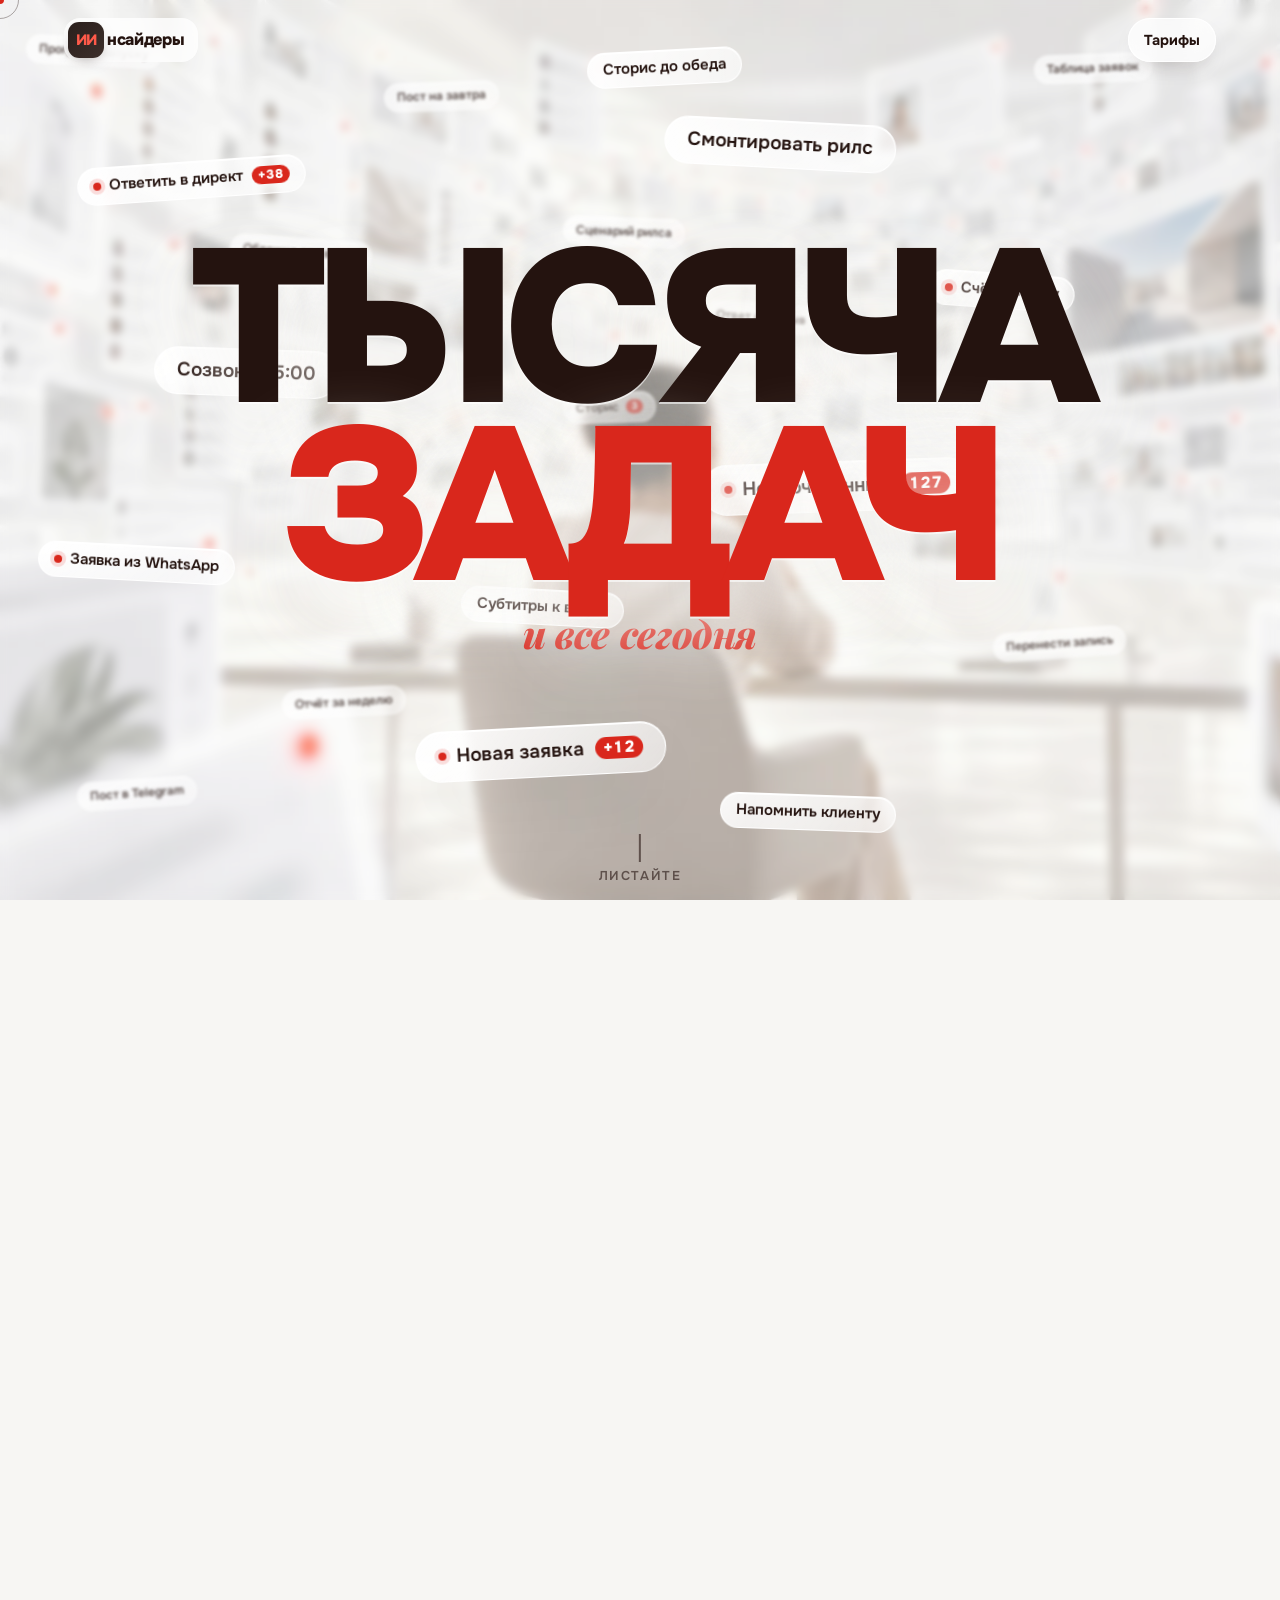
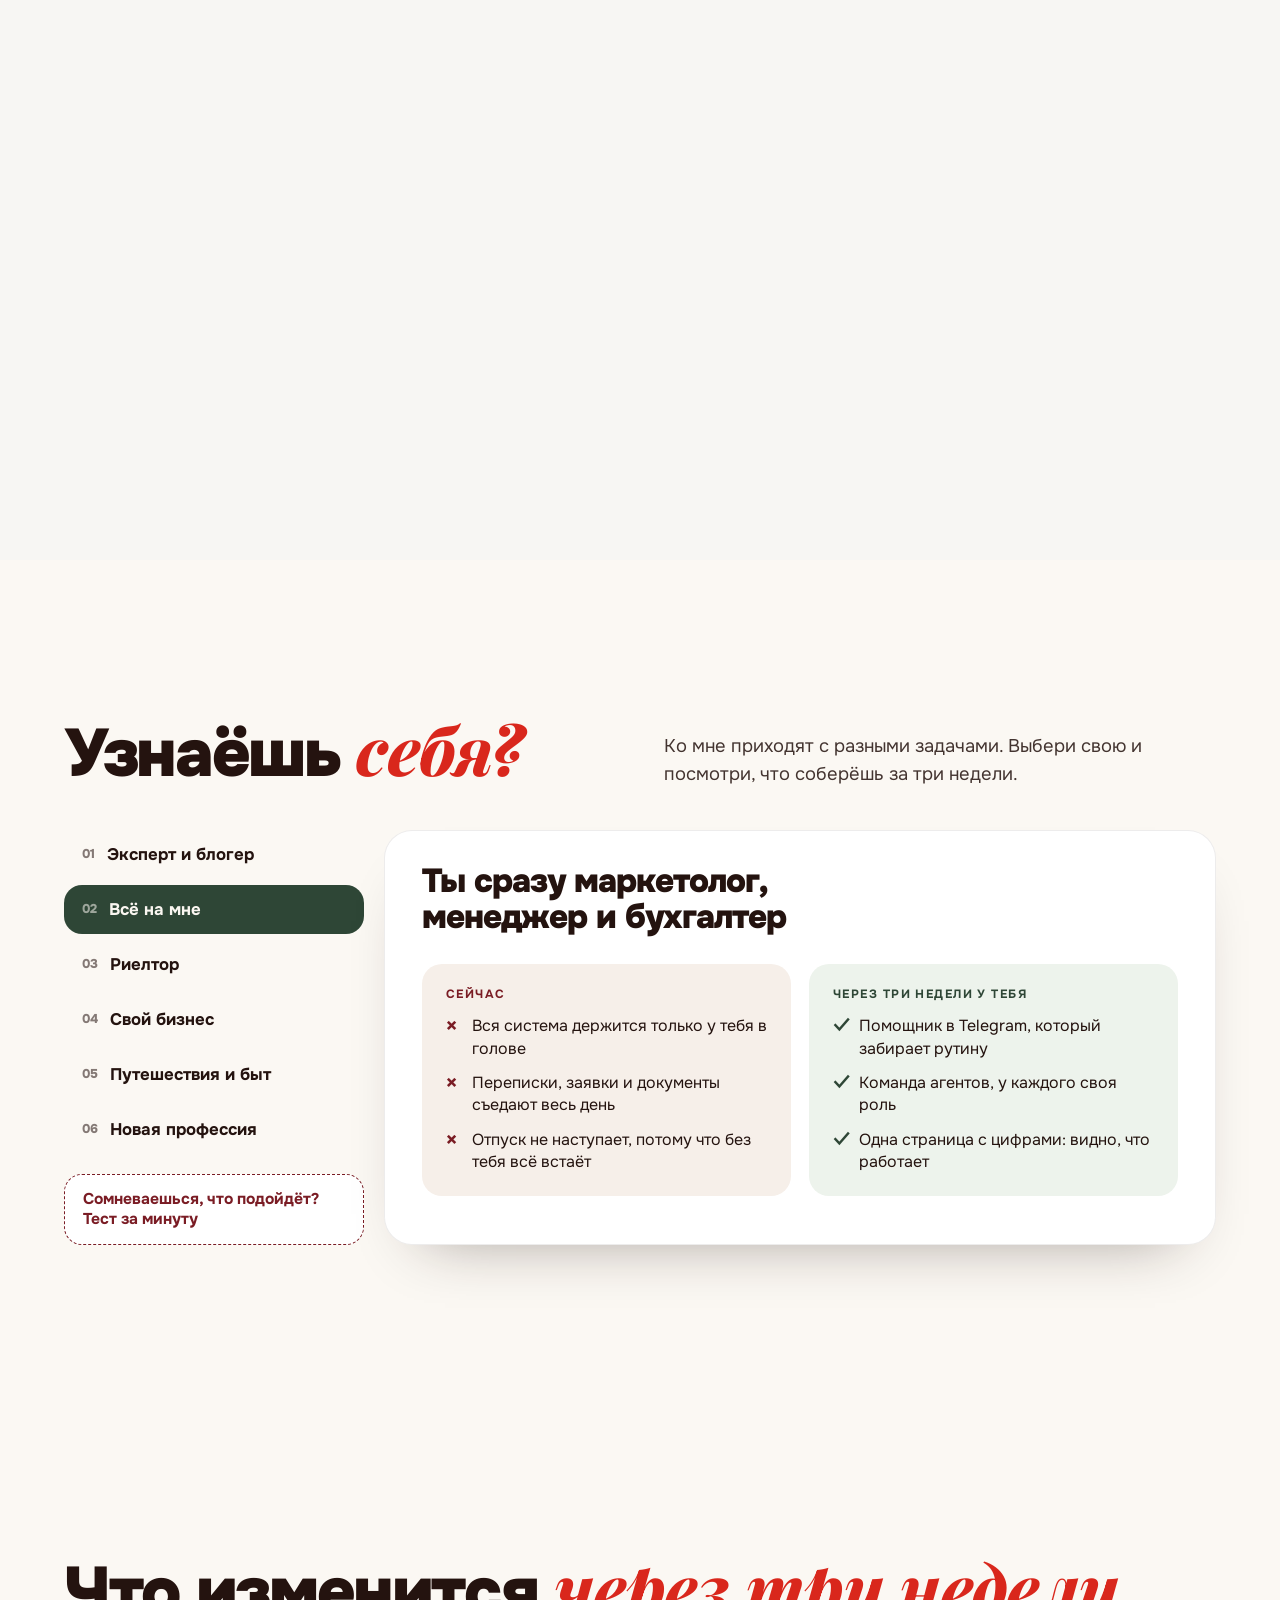
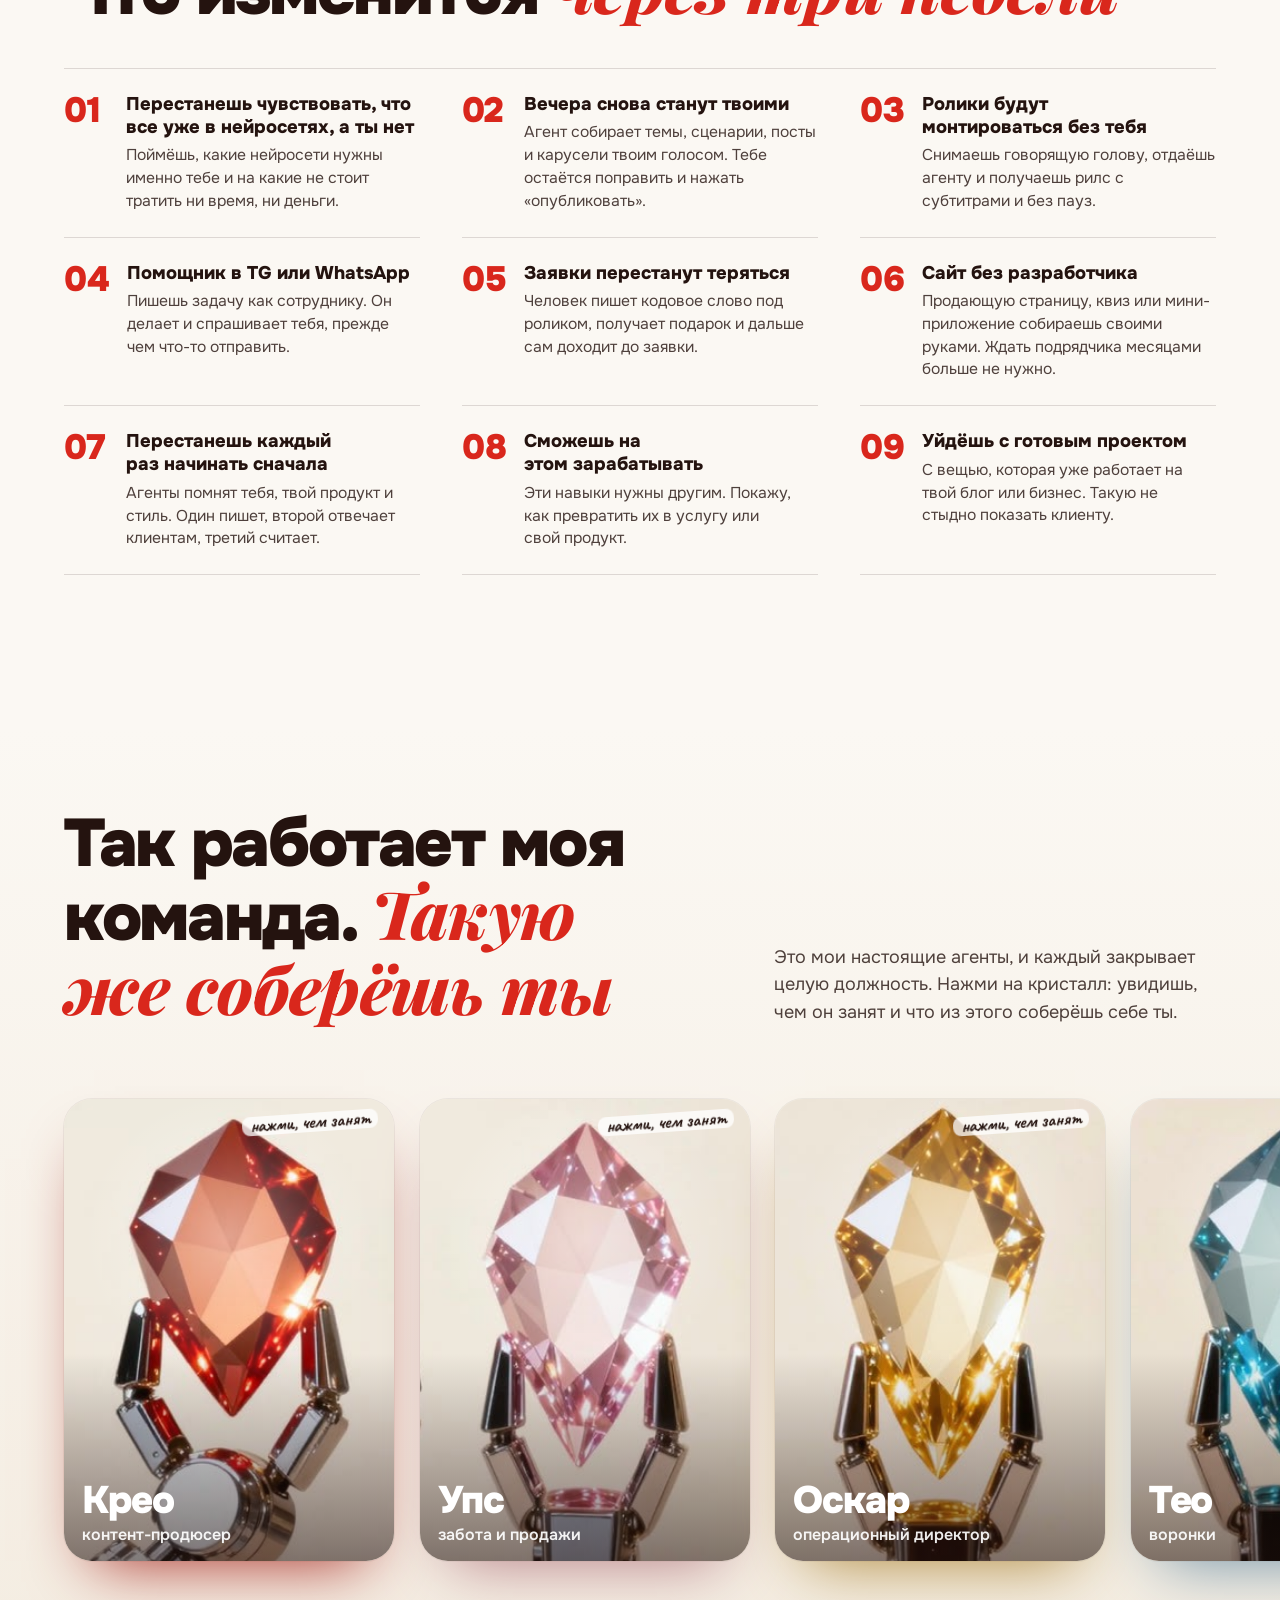
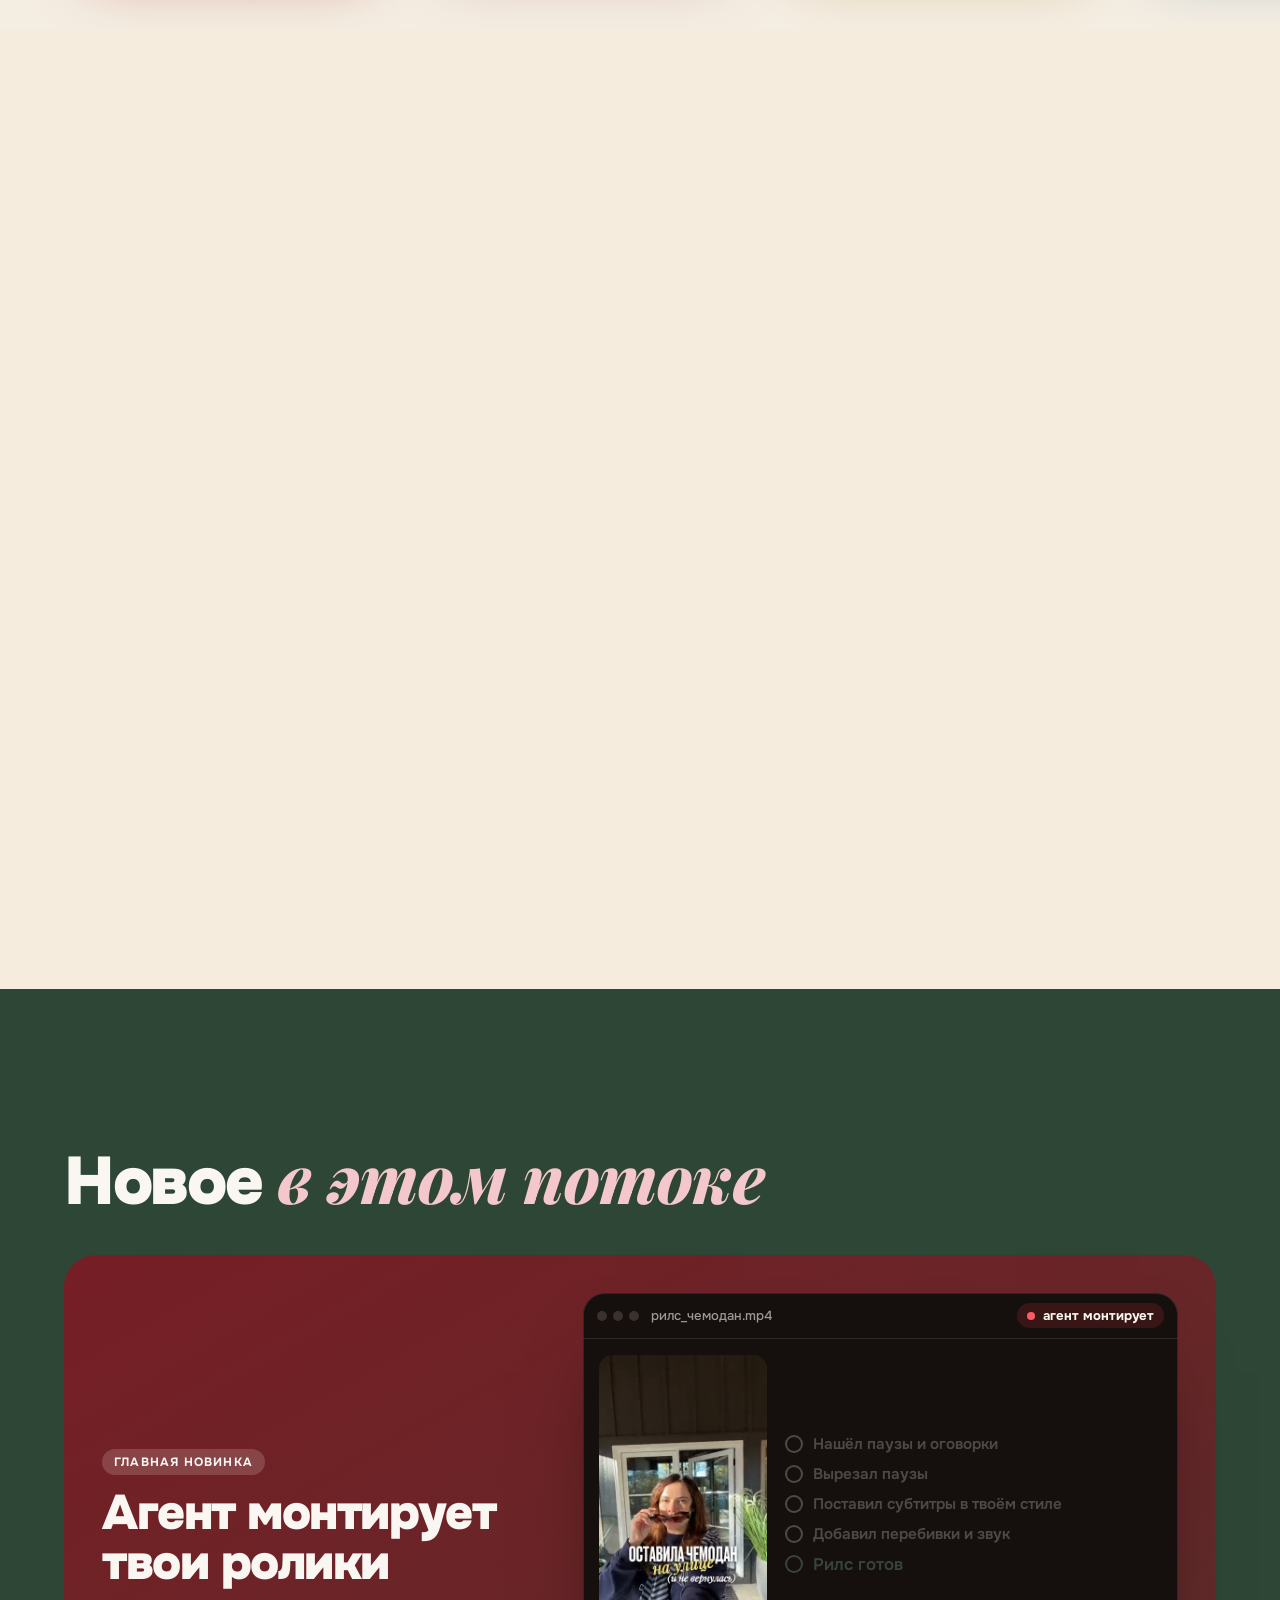
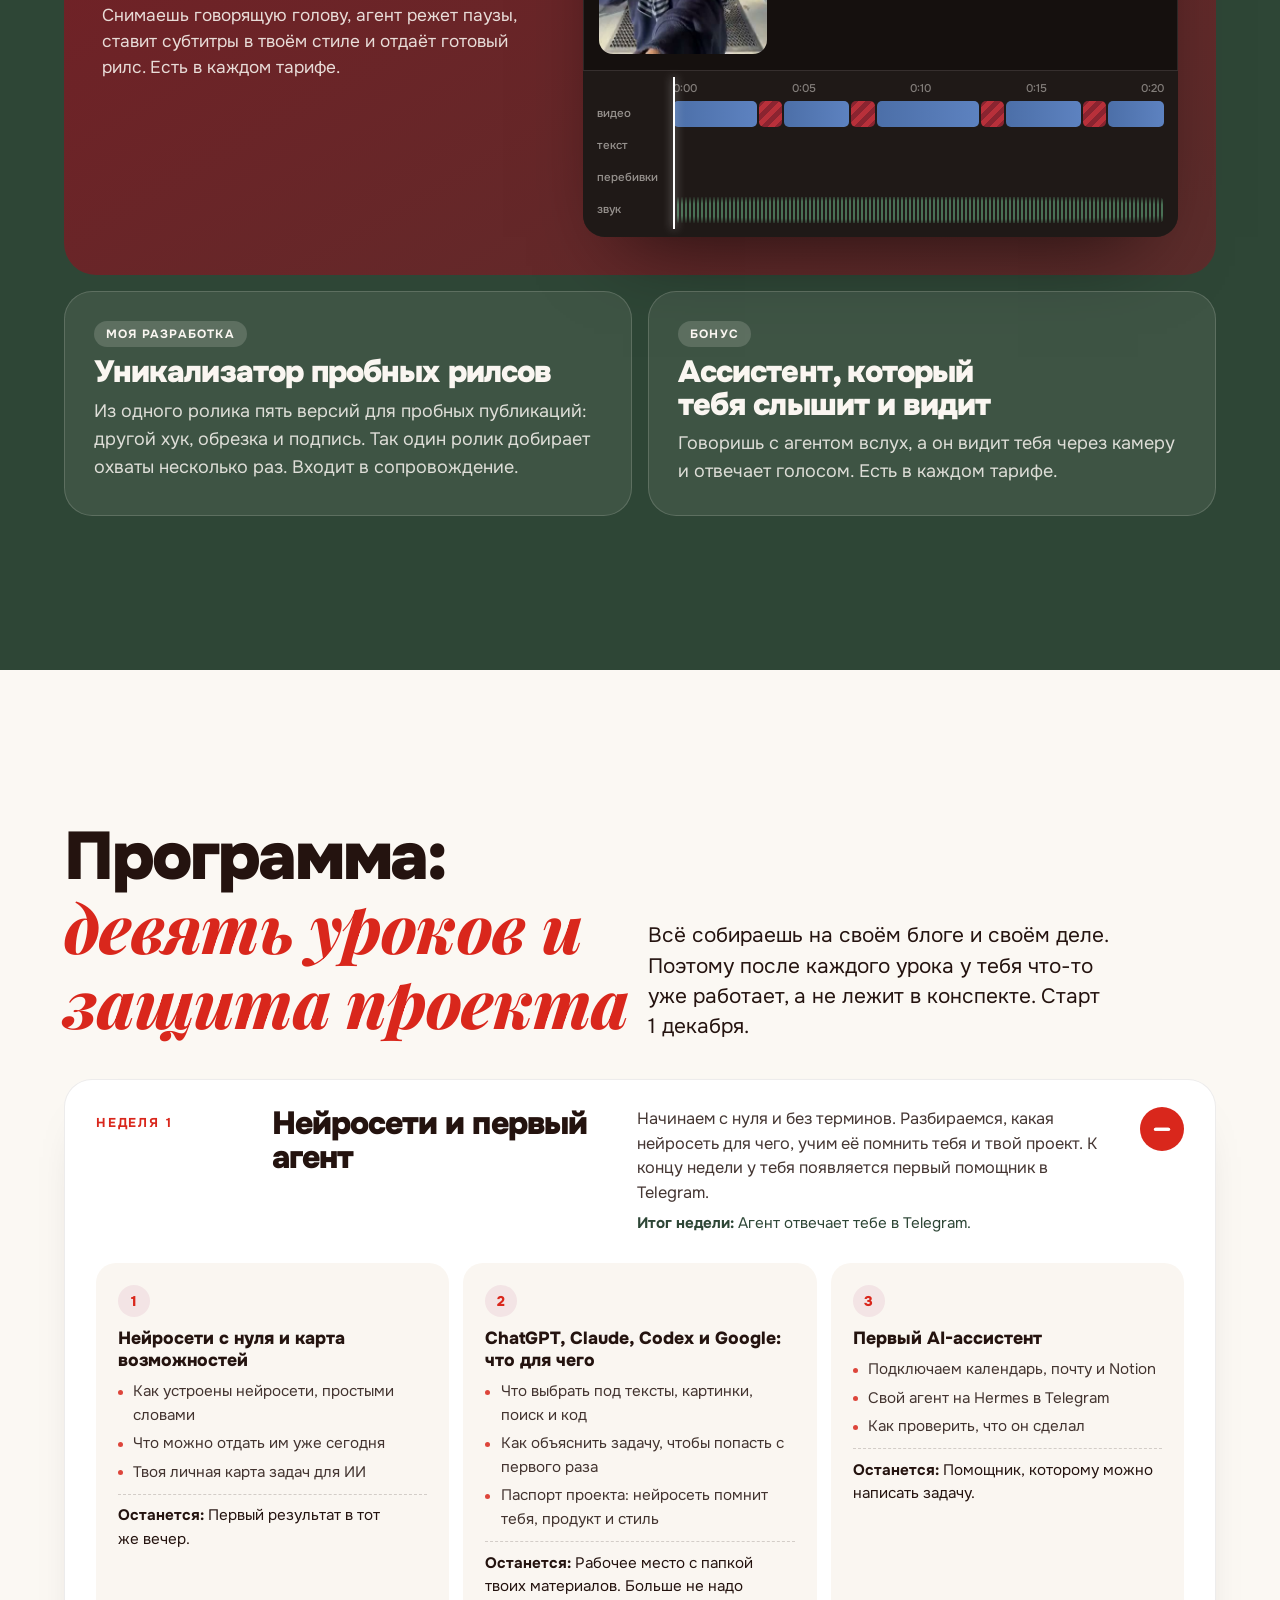
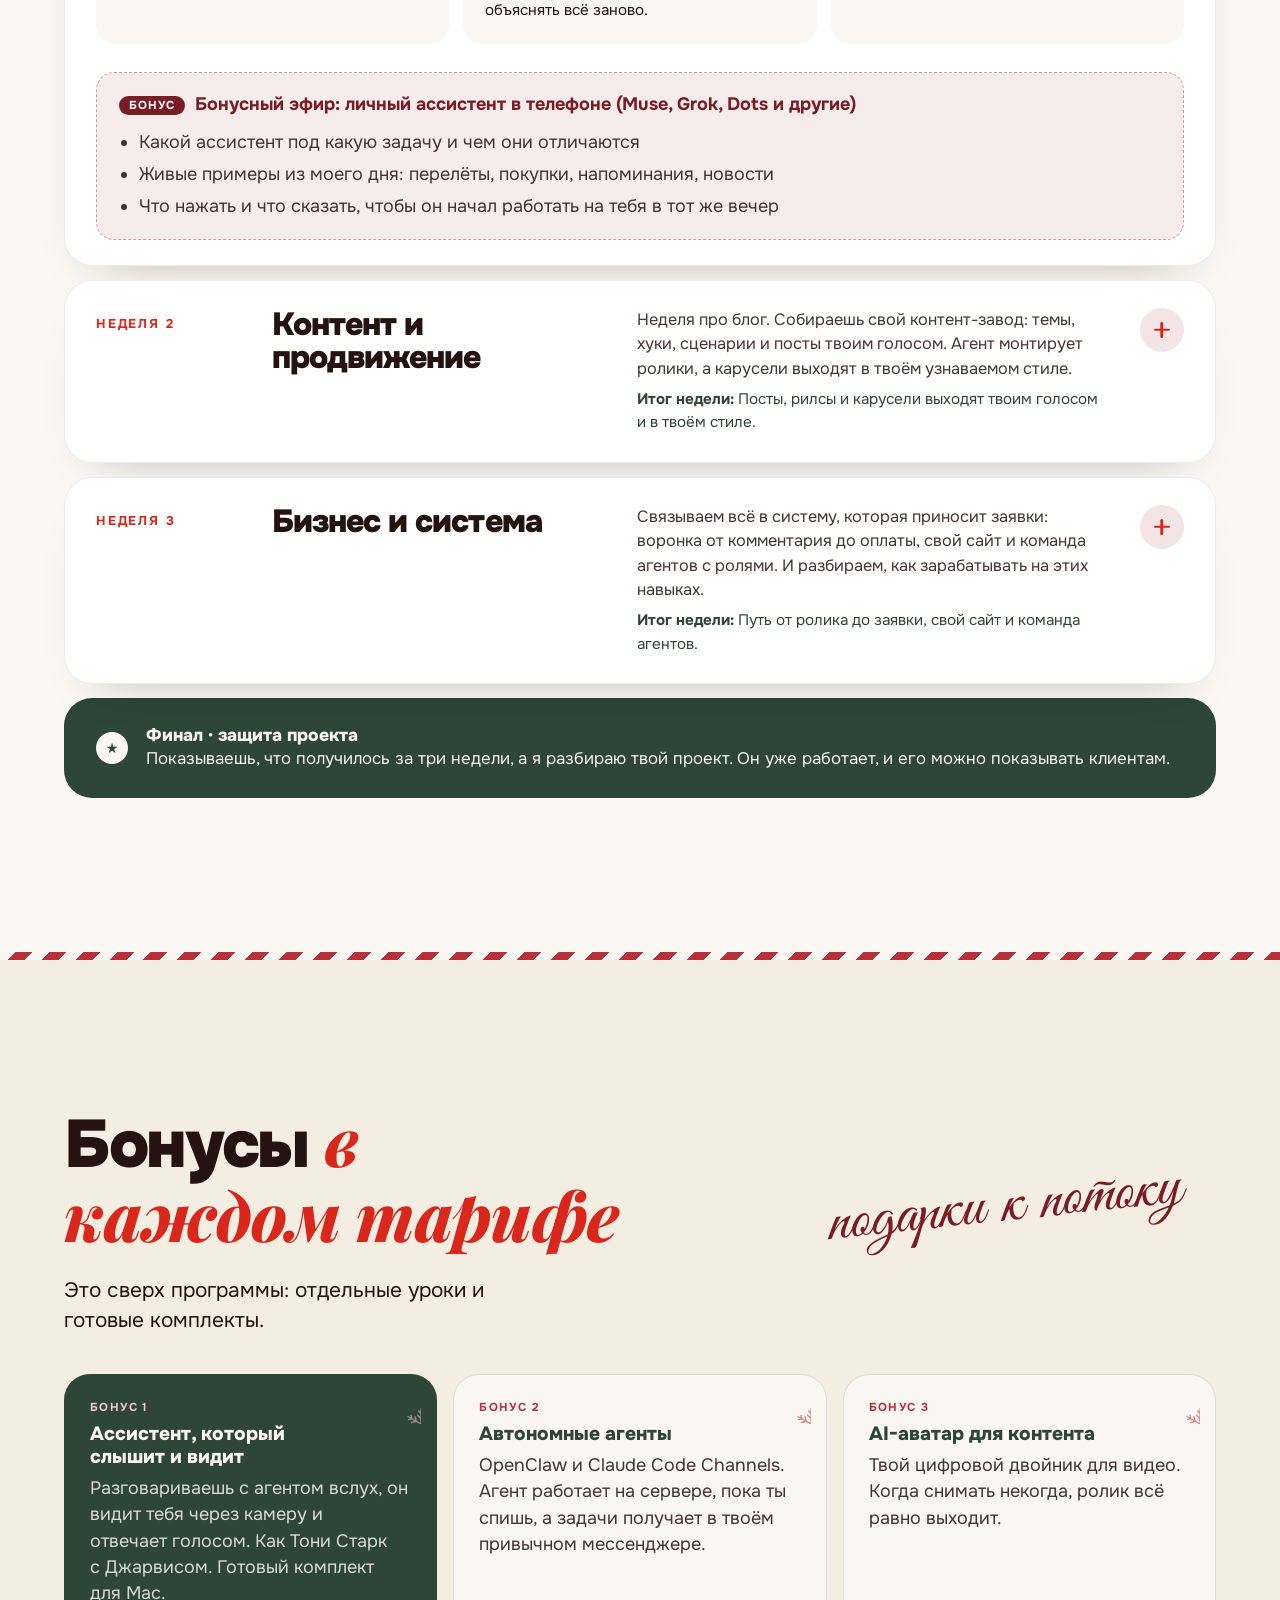
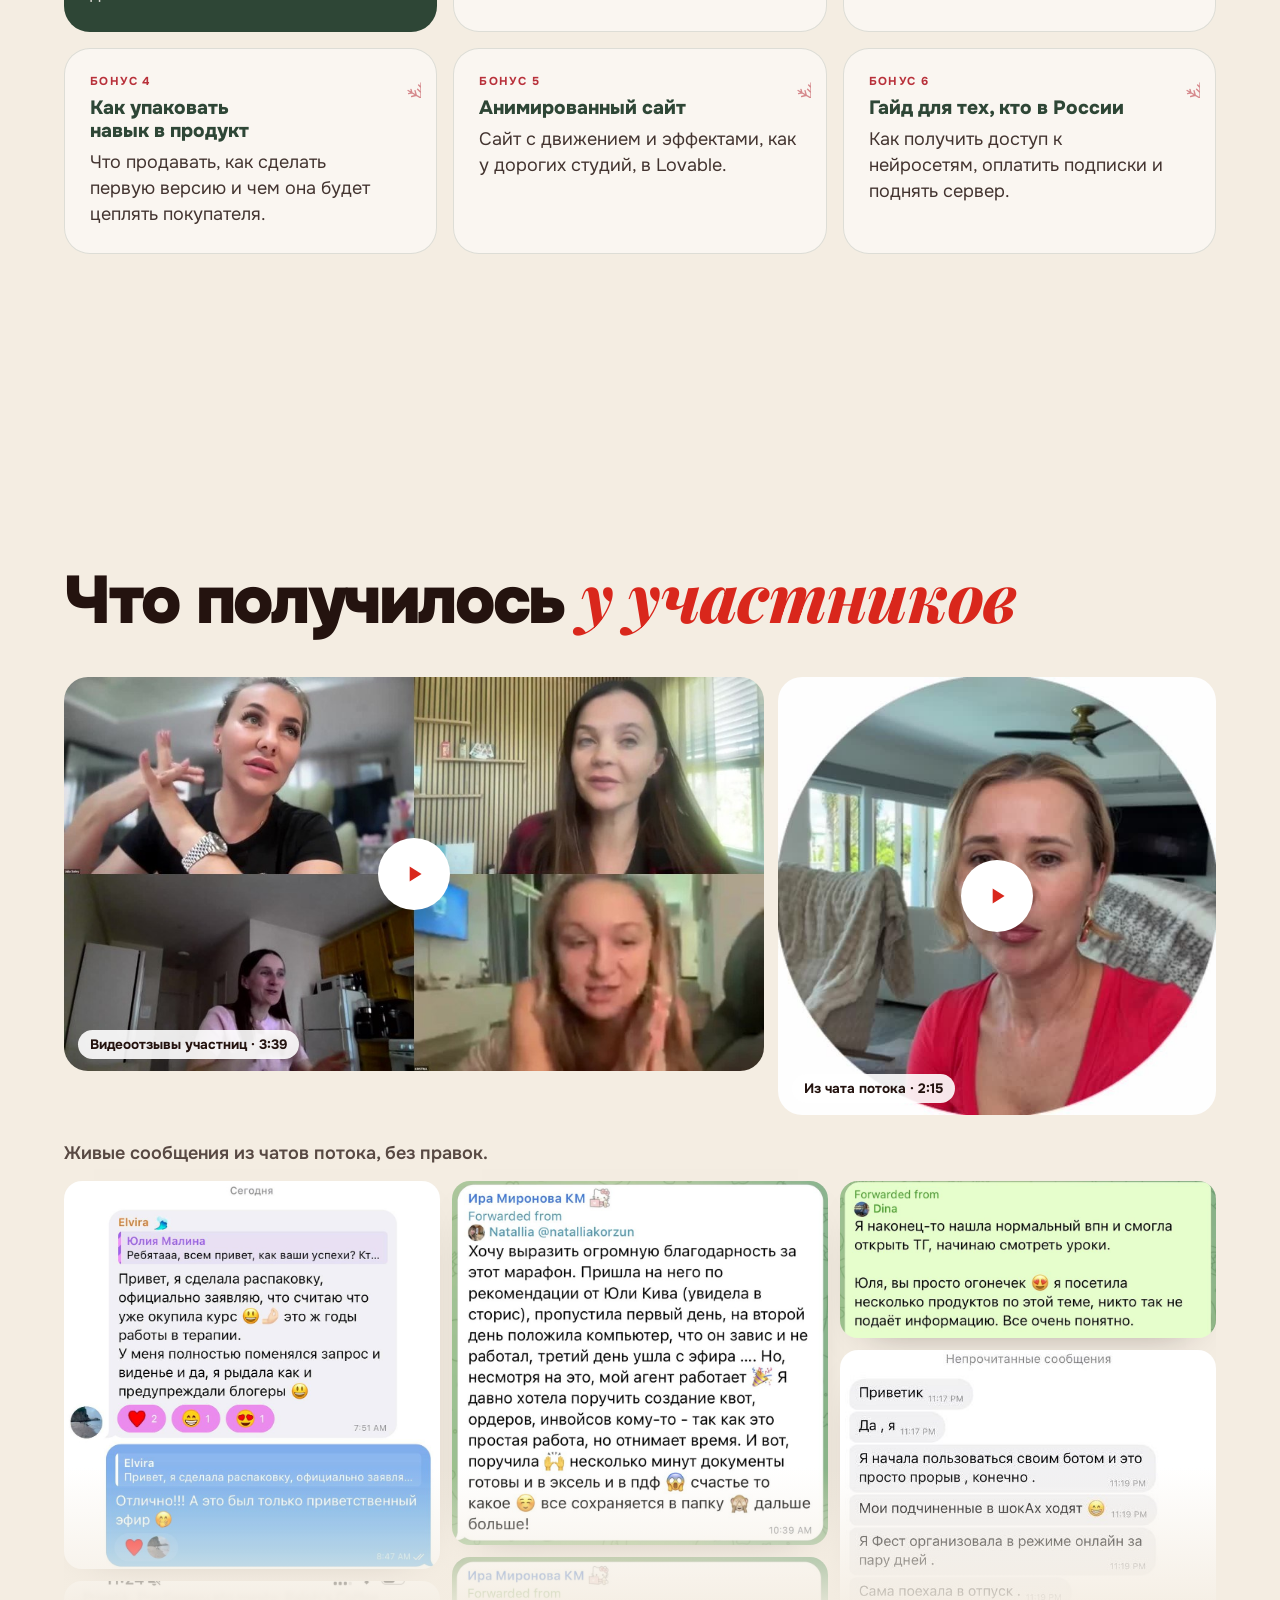
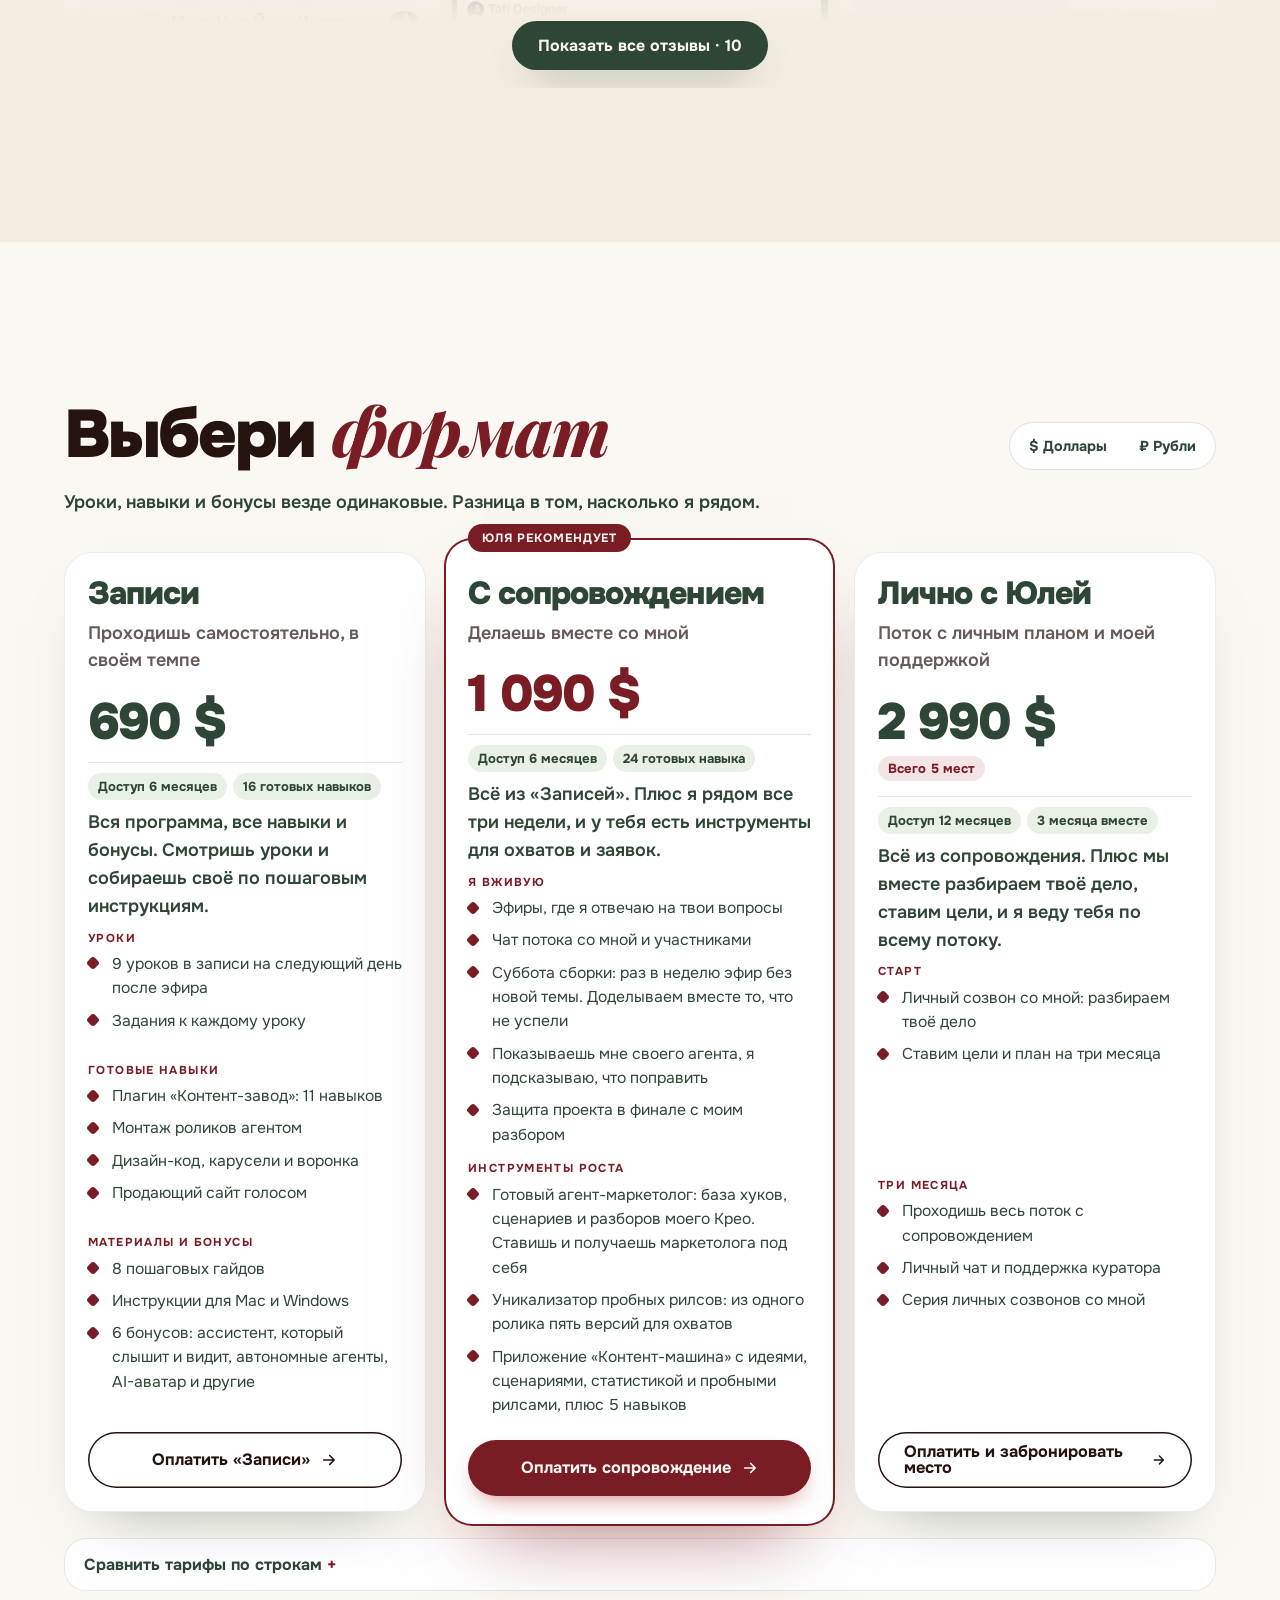
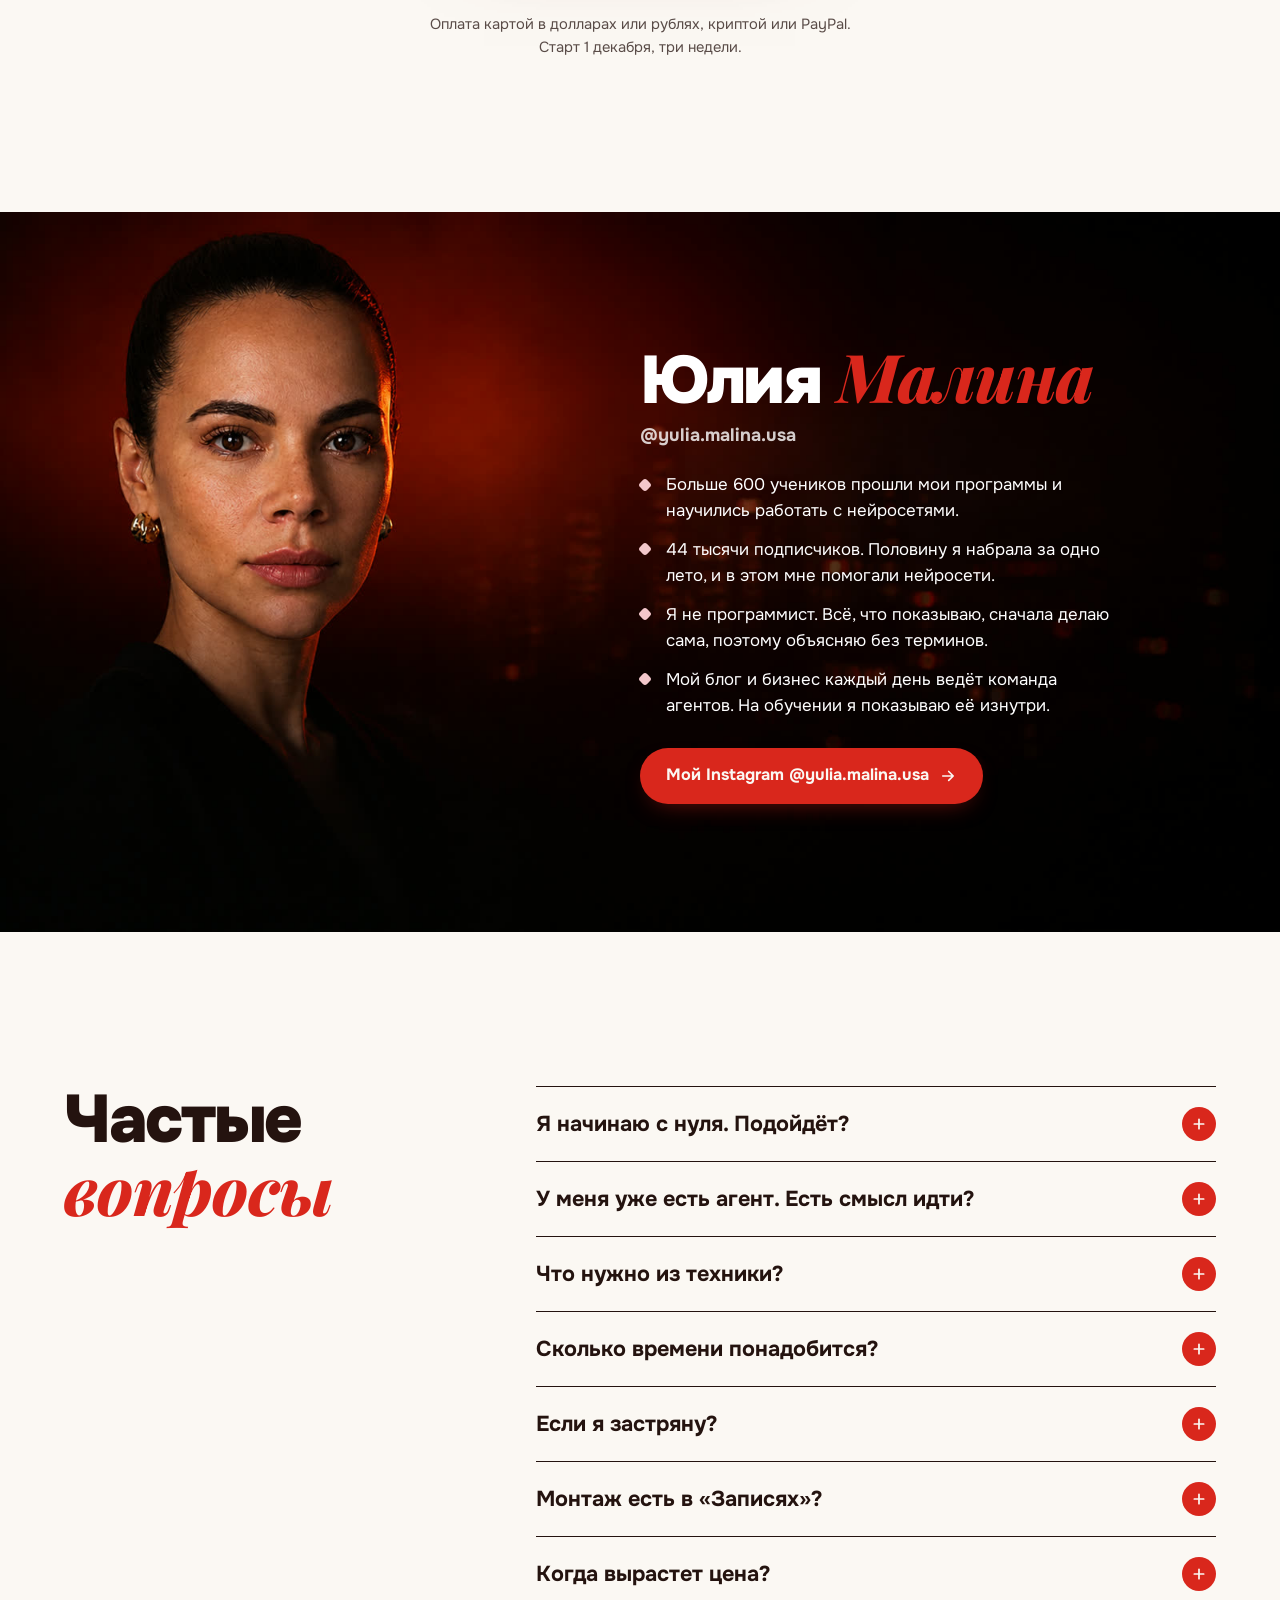
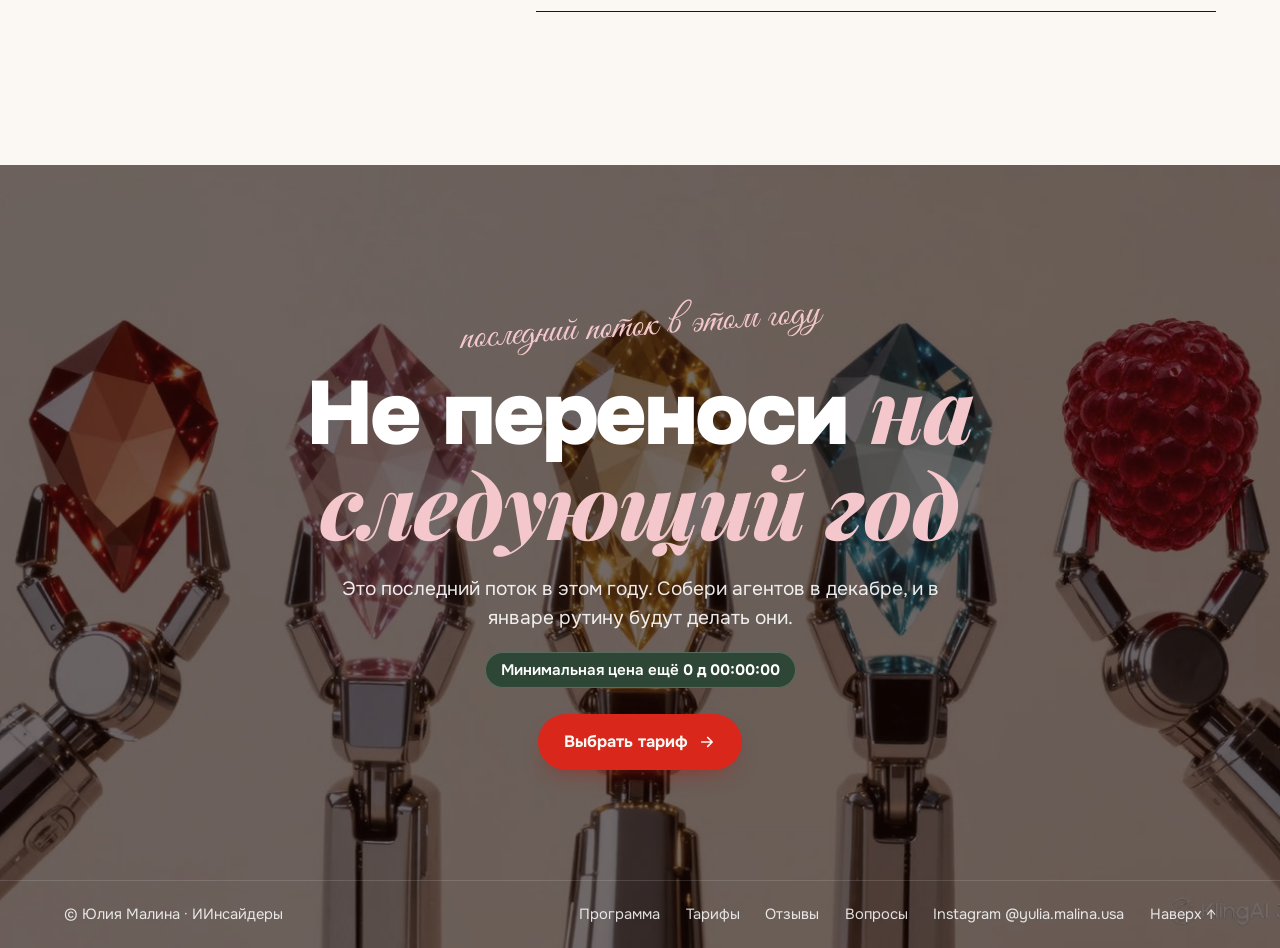
==== commit 86561016: "Метка источника для кнопок тарифов (?from=)" ====
--- a/live/index.html
+++ b/live/index.html
@@ -46,4 +46,4 @@
   dlg.querySelector('[data-qz-again]').addEventListener('click', () => { ans = []; show(0); });
   dlg.querySelector('[data-res-go]').addEventListener('click', () => dlg.close());
   document.querySelectorAll('[data-quiz-open]').forEach((b) => b.addEventListener('click', () => { ans = []; show(0); dlg.showModal(); }));
-})();</script>  <section class="sec res" data-astro-cid-xhaoqxbd> <div class="wrap" data-astro-cid-xhaoqxbd> <h2 class="h2" data-reveal data-astro-cid-xhaoqxbd>Что изменится <span class="acc" data-astro-cid-xhaoqxbd>через три недели</span></h2> <ol class="res__grid" data-astro-cid-xhaoqxbd> <li class="res__item" data-rise data-astro-cid-xhaoqxbd> <span class="res__n tab" data-astro-cid-xhaoqxbd>01</span> <div data-astro-cid-xhaoqxbd><h3 data-astro-cid-xhaoqxbd>Перестанешь чувствовать, что все уже в нейросетях, а ты нет</h3><p data-astro-cid-xhaoqxbd>Поймёшь, какие нейросети нужны именно тебе и на какие не стоит тратить ни время, ни деньги.</p></div> </li><li class="res__item" data-rise data-astro-cid-xhaoqxbd> <span class="res__n tab" data-astro-cid-xhaoqxbd>02</span> <div data-astro-cid-xhaoqxbd><h3 data-astro-cid-xhaoqxbd>Вечера снова станут твоими</h3><p data-astro-cid-xhaoqxbd>Агент собирает темы, сценарии, посты и карусели твоим голосом. Тебе остаётся поправить и нажать «опубликовать».</p></div> </li><li class="res__item" data-rise data-astro-cid-xhaoqxbd> <span class="res__n tab" data-astro-cid-xhaoqxbd>03</span> <div data-astro-cid-xhaoqxbd><h3 data-astro-cid-xhaoqxbd>Ролики будут монтироваться без тебя</h3><p data-astro-cid-xhaoqxbd>Снимаешь говорящую голову, отдаёшь агенту и получаешь рилс с субтитрами и без пауз.</p></div> </li><li class="res__item" data-rise data-astro-cid-xhaoqxbd> <span class="res__n tab" data-astro-cid-xhaoqxbd>04</span> <div data-astro-cid-xhaoqxbd><h3 data-astro-cid-xhaoqxbd>Помощник в TG или WhatsApp</h3><p data-astro-cid-xhaoqxbd>Пишешь задачу как сотруднику. Он делает и спрашивает тебя, прежде чем что-то отправить.</p></div> </li><li class="res__item" data-rise data-astro-cid-xhaoqxbd> <span class="res__n tab" data-astro-cid-xhaoqxbd>05</span> <div data-astro-cid-xhaoqxbd><h3 data-astro-cid-xhaoqxbd>Заявки перестанут теряться</h3><p data-astro-cid-xhaoqxbd>Человек пишет кодовое слово под роликом, получает подарок и дальше сам доходит до заявки.</p></div> </li><li class="res__item" data-rise data-astro-cid-xhaoqxbd> <span class="res__n tab" data-astro-cid-xhaoqxbd>06</span> <div data-astro-cid-xhaoqxbd><h3 data-astro-cid-xhaoqxbd>Сайт без разработчика</h3><p data-astro-cid-xhaoqxbd>Продающую страницу, квиз или мини-приложение собираешь своими руками. Ждать подрядчика месяцами больше не нужно.</p></div> </li><li class="res__item" data-rise data-astro-cid-xhaoqxbd> <span class="res__n tab" data-astro-cid-xhaoqxbd>07</span> <div data-astro-cid-xhaoqxbd><h3 data-astro-cid-xhaoqxbd>Перестанешь каждый раз начинать сначала</h3><p data-astro-cid-xhaoqxbd>Агенты помнят тебя, твой продукт и стиль. Один пишет, второй отвечает клиентам, третий считает.</p></div> </li><li class="res__item" data-rise data-astro-cid-xhaoqxbd> <span class="res__n tab" data-astro-cid-xhaoqxbd>08</span> <div data-astro-cid-xhaoqxbd><h3 data-astro-cid-xhaoqxbd>Сможешь на этом зарабатывать</h3><p data-astro-cid-xhaoqxbd>Эти навыки нужны другим. Покажу, как превратить их в услугу или свой продукт.</p></div> </li><li class="res__item" data-rise data-astro-cid-xhaoqxbd> <span class="res__n tab" data-astro-cid-xhaoqxbd>09</span> <div data-astro-cid-xhaoqxbd><h3 data-astro-cid-xhaoqxbd>Уйдёшь с готовым проектом</h3><p data-astro-cid-xhaoqxbd>С вещью, которая уже работает на твой блог или бизнес. Такую не стыдно показать клиенту.</p></div> </li> </ol> </div> </section> <section class="crew" data-crew id="crew" data-astro-cid-n2ozrhpm> <div class="crew__pin" data-astro-cid-n2ozrhpm> <div class="wrap crew__head" data-astro-cid-n2ozrhpm> <h2 class="h2" data-reveal data-astro-cid-n2ozrhpm>Так работает моя команда. <span class="acc" data-astro-cid-n2ozrhpm>Такую же соберёшь ты</span></h2> <p class="crew__sub" data-astro-cid-n2ozrhpm>Это мои настоящие агенты, и каждый закрывает целую должность. Нажми на кристалл: увидишь, чем он занят и что из этого соберёшь себе ты.</p> </div> <div class="crew__track" data-track data-astro-cid-n2ozrhpm> <article class="agent" data-tilt="8" data-glow="#e0352b" style="--c:#e0352b" tabindex="0" data-astro-cid-n2ozrhpm> <div class="agent__inner" data-astro-cid-n2ozrhpm> <div class="agent__front" data-astro-cid-n2ozrhpm> <div class="agent__media" data-astro-cid-n2ozrhpm> <video src="https://juliamiami.github.io/preview-3/live/media/crew.mp4" poster="https://juliamiami.github.io/preview-3/live/media/crew.jpg" muted loop playsinline preload="none" style="object-position:2% 40%;transform-origin:2% 38%" data-astro-cid-n2ozrhpm></video> </div> <div class="agent__meta" data-astro-cid-n2ozrhpm> <p class="agent__name" data-astro-cid-n2ozrhpm>Крео</p> <p class="agent__role" data-astro-cid-n2ozrhpm>контент-продюсер</p> </div> <span class="agent__hint hand" data-astro-cid-n2ozrhpm>нажми, чем занят</span> </div> <div class="agent__back" data-astro-cid-n2ozrhpm> <p class="agent__name" data-astro-cid-n2ozrhpm>Крео</p> <p class="agent__label" data-astro-cid-n2ozrhpm>контент-продюсер</p> <ul data-astro-cid-n2ozrhpm><li data-astro-cid-n2ozrhpm>Ищет темы и тренды, разбирает конкурентов</li><li data-astro-cid-n2ozrhpm>Пишет сценарии и хуки</li><li data-astro-cid-n2ozrhpm>Выкладывает пробные рилсы</li><li data-astro-cid-n2ozrhpm>Публикует на всех площадках</li><li data-astro-cid-n2ozrhpm>Считает подписчиков и статистику</li><li data-astro-cid-n2ozrhpm>Делает аудит аккаунта</li></ul> <p class="agent__you" data-astro-cid-n2ozrhpm><b data-astro-cid-n2ozrhpm>Ты соберёшь:</b> своего контент-агента, уроки 4 и 5</p> </div> </div> </article><article class="agent" data-tilt="8" data-glow="#f2a7b5" style="--c:#f2a7b5" tabindex="0" data-astro-cid-n2ozrhpm> <div class="agent__inner" data-astro-cid-n2ozrhpm> <div class="agent__front" data-astro-cid-n2ozrhpm> <div class="agent__media" data-astro-cid-n2ozrhpm> <video src="https://juliamiami.github.io/preview-3/live/media/crew.mp4" poster="https://juliamiami.github.io/preview-3/live/media/crew.jpg" muted loop playsinline preload="none" style="object-position:26% 40%;transform-origin:26% 38%" data-astro-cid-n2ozrhpm></video> </div> <div class="agent__meta" data-astro-cid-n2ozrhpm> <p class="agent__name" data-astro-cid-n2ozrhpm>Упс</p> <p class="agent__role" data-astro-cid-n2ozrhpm>забота и продажи</p> </div> <span class="agent__hint hand" data-astro-cid-n2ozrhpm>нажми, чем занят</span> </div> <div class="agent__back" data-astro-cid-n2ozrhpm> <p class="agent__name" data-astro-cid-n2ozrhpm>Упс</p> <p class="agent__label" data-astro-cid-n2ozrhpm>забота и продажи</p> <ul data-astro-cid-n2ozrhpm><li data-astro-cid-n2ozrhpm>Ведёт человека от первого сообщения до оплаты</li><li data-astro-cid-n2ozrhpm>Отвечает на вопросы по обучению</li><li data-astro-cid-n2ozrhpm>Помогает ученикам, если что-то не работает</li><li data-astro-cid-n2ozrhpm>Ведёт VIP-чаты</li><li data-astro-cid-n2ozrhpm>Готовит мне бриф перед созвоном</li><li data-astro-cid-n2ozrhpm>Сложное передаёт мне</li></ul> <p class="agent__you" data-astro-cid-n2ozrhpm><b data-astro-cid-n2ozrhpm>Ты соберёшь:</b> помощника, который отвечает клиентам, уроки 3 и 7</p> </div> </div> </article><article class="agent" data-tilt="8" data-glow="#e9b949" style="--c:#e9b949" tabindex="0" data-astro-cid-n2ozrhpm> <div class="agent__inner" data-astro-cid-n2ozrhpm> <div class="agent__front" data-astro-cid-n2ozrhpm> <div class="agent__media" data-astro-cid-n2ozrhpm> <video src="https://juliamiami.github.io/preview-3/live/media/crew.mp4" poster="https://juliamiami.github.io/preview-3/live/media/crew.jpg" muted loop playsinline preload="none" style="object-position:50% 40%;transform-origin:50% 38%" data-astro-cid-n2ozrhpm></video> </div> <div class="agent__meta" data-astro-cid-n2ozrhpm> <p class="agent__name" data-astro-cid-n2ozrhpm>Оскар</p> <p class="agent__role" data-astro-cid-n2ozrhpm>операционный директор</p> </div> <span class="agent__hint hand" data-astro-cid-n2ozrhpm>нажми, чем занят</span> </div> <div class="agent__back" data-astro-cid-n2ozrhpm> <p class="agent__name" data-astro-cid-n2ozrhpm>Оскар</p> <p class="agent__label" data-astro-cid-n2ozrhpm>операционный директор</p> <ul data-astro-cid-n2ozrhpm><li data-astro-cid-n2ozrhpm>Держит задачи команды и сроки</li><li data-astro-cid-n2ozrhpm>Проверяет, кто из агентов что сделал</li><li data-astro-cid-n2ozrhpm>Собирает цифры по продажам и запуску</li><li data-astro-cid-n2ozrhpm>Находит, где буксует</li><li data-astro-cid-n2ozrhpm>Приносит решения и план на неделю</li></ul> <p class="agent__you" data-astro-cid-n2ozrhpm><b data-astro-cid-n2ozrhpm>Ты соберёшь:</b> агента, который держит порядок в делах, урок 9</p> </div> </div> </article><article class="agent" data-tilt="8" data-glow="#8ec5e8" style="--c:#8ec5e8" tabindex="0" data-astro-cid-n2ozrhpm> <div class="agent__inner" data-astro-cid-n2ozrhpm> <div class="agent__front" data-astro-cid-n2ozrhpm> <div class="agent__media" data-astro-cid-n2ozrhpm> <video src="https://juliamiami.github.io/preview-3/live/media/crew.mp4" poster="https://juliamiami.github.io/preview-3/live/media/crew.jpg" muted loop playsinline preload="none" style="object-position:74.5% 40%;transform-origin:74.5% 38%" data-astro-cid-n2ozrhpm></video> </div> <div class="agent__meta" data-astro-cid-n2ozrhpm> <p class="agent__name" data-astro-cid-n2ozrhpm>Тео</p> <p class="agent__role" data-astro-cid-n2ozrhpm>воронки</p> </div> <span class="agent__hint hand" data-astro-cid-n2ozrhpm>нажми, чем занят</span> </div> <div class="agent__back" data-astro-cid-n2ozrhpm> <p class="agent__name" data-astro-cid-n2ozrhpm>Тео</p> <p class="agent__label" data-astro-cid-n2ozrhpm>воронки</p> <ul data-astro-cid-n2ozrhpm><li data-astro-cid-n2ozrhpm>Выдаёт подарки по кодовым словам</li><li data-astro-cid-n2ozrhpm>Ведёт человека по цепочке сообщений</li><li data-astro-cid-n2ozrhpm>Публикует пробные рилсы</li><li data-astro-cid-n2ozrhpm>Считает, сколько людей дошло до оплаты</li><li data-astro-cid-n2ozrhpm>Показывает, где люди теряются</li></ul> <p class="agent__you" data-astro-cid-n2ozrhpm><b data-astro-cid-n2ozrhpm>Ты соберёшь:</b> воронку от ролика до заявки, урок 7</p> </div> </div> </article><article class="agent" data-tilt="8" data-glow="#c2185b" style="--c:#c2185b" tabindex="0" data-astro-cid-n2ozrhpm> <div class="agent__inner" data-astro-cid-n2ozrhpm> <div class="agent__front" data-astro-cid-n2ozrhpm> <div class="agent__media" data-astro-cid-n2ozrhpm> <video src="https://juliamiami.github.io/preview-3/live/media/crew.mp4" poster="https://juliamiami.github.io/preview-3/live/media/crew.jpg" muted loop playsinline preload="none" style="object-position:98% 40%;transform-origin:98% 38%" data-astro-cid-n2ozrhpm></video> </div> <div class="agent__meta" data-astro-cid-n2ozrhpm> <p class="agent__name" data-astro-cid-n2ozrhpm>Малинка</p> <p class="agent__role" data-astro-cid-n2ozrhpm>личный ассистент</p> </div> <span class="agent__hint hand" data-astro-cid-n2ozrhpm>нажми, чем занят</span> </div> <div class="agent__back" data-astro-cid-n2ozrhpm> <p class="agent__name" data-astro-cid-n2ozrhpm>Малинка</p> <p class="agent__label" data-astro-cid-n2ozrhpm>личный ассистент</p> <ul data-astro-cid-n2ozrhpm><li data-astro-cid-n2ozrhpm>Бронирует перелёты, отели и рестораны</li><li data-astro-cid-n2ozrhpm>Регистрирует на рейс, следит за гейтом и изменениями</li><li data-astro-cid-n2ozrhpm>Напоминает о дедлайнах</li><li data-astro-cid-n2ozrhpm>Делает покупки онлайн и присматривает за домом</li><li data-astro-cid-n2ozrhpm>Общается с риелторами, ищет дома и землю</li><li data-astro-cid-n2ozrhpm>Присылает новости под меня и следит за целями</li></ul> <p class="agent__you" data-astro-cid-n2ozrhpm><b data-astro-cid-n2ozrhpm>Ты соберёшь:</b> личного ассистента, урок 3 и эфир про ассистента</p> </div> </div> </article> </div> <div class="crew__mini" data-astro-cid-n2ozrhpm> <div class="mini__grid" role="tablist" aria-label="Агенты" data-astro-cid-n2ozrhpm> <button type="button" class="mini" role="tab" data-mini="0" aria-selected="true" style="--c:#e0352b" data-astro-cid-n2ozrhpm> <span class="mini__img" data-astro-cid-n2ozrhpm><img src="https://juliamiami.github.io/preview-3/live/media/crew.jpg" alt="" loading="lazy" style="object-position:2% 40%;transform-origin:2% 38%" data-astro-cid-n2ozrhpm></span> <span class="mini__name" data-astro-cid-n2ozrhpm>Крео</span> </button><button type="button" class="mini" role="tab" data-mini="1" aria-selected="false" style="--c:#f2a7b5" data-astro-cid-n2ozrhpm> <span class="mini__img" data-astro-cid-n2ozrhpm><img src="https://juliamiami.github.io/preview-3/live/media/crew.jpg" alt="" loading="lazy" style="object-position:26% 40%;transform-origin:26% 38%" data-astro-cid-n2ozrhpm></span> <span class="mini__name" data-astro-cid-n2ozrhpm>Упс</span> </button><button type="button" class="mini" role="tab" data-mini="2" aria-selected="false" style="--c:#e9b949" data-astro-cid-n2ozrhpm> <span class="mini__img" data-astro-cid-n2ozrhpm><img src="https://juliamiami.github.io/preview-3/live/media/crew.jpg" alt="" loading="lazy" style="object-position:50% 40%;transform-origin:50% 38%" data-astro-cid-n2ozrhpm></span> <span class="mini__name" data-astro-cid-n2ozrhpm>Оскар</span> </button><button type="button" class="mini" role="tab" data-mini="3" aria-selected="false" style="--c:#8ec5e8" data-astro-cid-n2ozrhpm> <span class="mini__img" data-astro-cid-n2ozrhpm><img src="https://juliamiami.github.io/preview-3/live/media/crew.jpg" alt="" loading="lazy" style="object-position:74.5% 40%;transform-origin:74.5% 38%" data-astro-cid-n2ozrhpm></span> <span class="mini__name" data-astro-cid-n2ozrhpm>Тео</span> </button><button type="button" class="mini" role="tab" data-mini="4" aria-selected="false" style="--c:#c2185b" data-astro-cid-n2ozrhpm> <span class="mini__img" data-astro-cid-n2ozrhpm><img src="https://juliamiami.github.io/preview-3/live/media/crew.jpg" alt="" loading="lazy" style="object-position:98% 40%;transform-origin:98% 38%" data-astro-cid-n2ozrhpm></span> <span class="mini__name" data-astro-cid-n2ozrhpm>Малинка</span> </button> <button type="button" class="mini mini--you" role="tab" data-mini="you" aria-selected="false" data-astro-cid-n2ozrhpm> <span class="mini__img" data-astro-cid-n2ozrhpm><span class="mini__q" data-astro-cid-n2ozrhpm>?</span></span> <span class="mini__name" data-astro-cid-n2ozrhpm>Твой</span> </button> </div> <div class="mini__card" data-mini-card="0" style="--c:#e0352b" data-astro-cid-n2ozrhpm> <p class="mini__t" data-astro-cid-n2ozrhpm>Крео <span data-astro-cid-n2ozrhpm>· контент-продюсер</span></p> <ul data-astro-cid-n2ozrhpm><li data-astro-cid-n2ozrhpm>Ищет темы и тренды, разбирает конкурентов</li><li data-astro-cid-n2ozrhpm>Пишет сценарии и хуки</li><li data-astro-cid-n2ozrhpm>Выкладывает пробные рилсы</li><li data-astro-cid-n2ozrhpm>Публикует на всех площадках</li><li data-astro-cid-n2ozrhpm>Считает подписчиков и статистику</li><li data-astro-cid-n2ozrhpm>Делает аудит аккаунта</li></ul> <p class="agent__you" data-astro-cid-n2ozrhpm><b data-astro-cid-n2ozrhpm>Ты соберёшь:</b> своего контент-агента, уроки 4 и 5</p> </div><div class="mini__card" data-mini-card="1" hidden style="--c:#f2a7b5" data-astro-cid-n2ozrhpm> <p class="mini__t" data-astro-cid-n2ozrhpm>Упс <span data-astro-cid-n2ozrhpm>· забота и продажи</span></p> <ul data-astro-cid-n2ozrhpm><li data-astro-cid-n2ozrhpm>Ведёт человека от первого сообщения до оплаты</li><li data-astro-cid-n2ozrhpm>Отвечает на вопросы по обучению</li><li data-astro-cid-n2ozrhpm>Помогает ученикам, если что-то не работает</li><li data-astro-cid-n2ozrhpm>Ведёт VIP-чаты</li><li data-astro-cid-n2ozrhpm>Готовит мне бриф перед созвоном</li><li data-astro-cid-n2ozrhpm>Сложное передаёт мне</li></ul> <p class="agent__you" data-astro-cid-n2ozrhpm><b data-astro-cid-n2ozrhpm>Ты соберёшь:</b> помощника, который отвечает клиентам, уроки 3 и 7</p> </div><div class="mini__card" data-mini-card="2" hidden style="--c:#e9b949" data-astro-cid-n2ozrhpm> <p class="mini__t" data-astro-cid-n2ozrhpm>Оскар <span data-astro-cid-n2ozrhpm>· операционный директор</span></p> <ul data-astro-cid-n2ozrhpm><li data-astro-cid-n2ozrhpm>Держит задачи команды и сроки</li><li data-astro-cid-n2ozrhpm>Проверяет, кто из агентов что сделал</li><li data-astro-cid-n2ozrhpm>Собирает цифры по продажам и запуску</li><li data-astro-cid-n2ozrhpm>Находит, где буксует</li><li data-astro-cid-n2ozrhpm>Приносит решения и план на неделю</li></ul> <p class="agent__you" data-astro-cid-n2ozrhpm><b data-astro-cid-n2ozrhpm>Ты соберёшь:</b> агента, который держит порядок в делах, урок 9</p> </div><div class="mini__card" data-mini-card="3" hidden style="--c:#8ec5e8" data-astro-cid-n2ozrhpm> <p class="mini__t" data-astro-cid-n2ozrhpm>Тео <span data-astro-cid-n2ozrhpm>· воронки</span></p> <ul data-astro-cid-n2ozrhpm><li data-astro-cid-n2ozrhpm>Выдаёт подарки по кодовым словам</li><li data-astro-cid-n2ozrhpm>Ведёт человека по цепочке сообщений</li><li data-astro-cid-n2ozrhpm>Публикует пробные рилсы</li><li data-astro-cid-n2ozrhpm>Считает, сколько людей дошло до оплаты</li><li data-astro-cid-n2ozrhpm>Показывает, где люди теряются</li></ul> <p class="agent__you" data-astro-cid-n2ozrhpm><b data-astro-cid-n2ozrhpm>Ты соберёшь:</b> воронку от ролика до заявки, урок 7</p> </div><div class="mini__card" data-mini-card="4" hidden style="--c:#c2185b" data-astro-cid-n2ozrhpm> <p class="mini__t" data-astro-cid-n2ozrhpm>Малинка <span data-astro-cid-n2ozrhpm>· личный ассистент</span></p> <ul data-astro-cid-n2ozrhpm><li data-astro-cid-n2ozrhpm>Бронирует перелёты, отели и рестораны</li><li data-astro-cid-n2ozrhpm>Регистрирует на рейс, следит за гейтом и изменениями</li><li data-astro-cid-n2ozrhpm>Напоминает о дедлайнах</li><li data-astro-cid-n2ozrhpm>Делает покупки онлайн и присматривает за домом</li><li data-astro-cid-n2ozrhpm>Общается с риелторами, ищет дома и землю</li><li data-astro-cid-n2ozrhpm>Присылает новости под меня и следит за целями</li></ul> <p class="agent__you" data-astro-cid-n2ozrhpm><b data-astro-cid-n2ozrhpm>Ты соберёшь:</b> личного ассистента, урок 3 и эфир про ассистента</p> </div> <div class="mini__card mini__card--you" data-mini-card="you" hidden data-astro-cid-n2ozrhpm> <p class="mini__t" data-astro-cid-n2ozrhpm>Твой агент</p> <p class="mini__d" data-astro-cid-n2ozrhpm>Шестым в этой команде будет твой. За три недели соберёшь его под свой блог или бизнес: контент, заявки, цифры или личные дела.</p> <a class="btn mini__btn" href="#program" data-astro-cid-n2ozrhpm>Смотреть программу</a> </div> </div> </div> </section>  <script type="module" src="https://juliamiami.github.io/preview-3/live/_astro/Crew.astro_astro_type_script_index_0_lang.DqK03bma.js"></script> <section class="sec nov" data-astro-cid-xhaoqxbd> <div class="wrap" data-astro-cid-xhaoqxbd> <h2 class="h2" data-reveal data-astro-cid-xhaoqxbd>Новое <span class="acc" data-astro-cid-xhaoqxbd>в этом потоке</span></h2> <article class="nov__big" data-astro-cid-xhaoqxbd> <div class="nov__bigtext" data-astro-cid-xhaoqxbd> <span class="nov__tag" data-astro-cid-xhaoqxbd>Главная новинка</span> <h3 data-astro-cid-xhaoqxbd>Агент монтирует твои ролики</h3> <p data-astro-cid-xhaoqxbd>Снимаешь говорящую голову, агент режет паузы, ставит субтитры в твоём стиле и отдаёт готовый рилс. Есть в каждом тарифе.</p> </div> <div class="ed" aria-label="Агент монтирует ролик: вырезает паузы и ставит субтитры" data-astro-cid-4k5z7nlw> <div class="ed__bar" data-astro-cid-4k5z7nlw> <span class="ed__dots" aria-hidden="true" data-astro-cid-4k5z7nlw><i data-astro-cid-4k5z7nlw></i><i data-astro-cid-4k5z7nlw></i><i data-astro-cid-4k5z7nlw></i></span> <span class="ed__file" data-astro-cid-4k5z7nlw>рилс_чемодан.mp4</span> <span class="ed__agent" data-astro-cid-4k5z7nlw><b class="ed__pulse" data-astro-cid-4k5z7nlw></b>агент монтирует</span> </div> <div class="ed__body" data-astro-cid-4k5z7nlw> <div class="ed__preview" data-astro-cid-4k5z7nlw> <video src="https://juliamiami.github.io/preview-3/live/media/montage-demo.mp4" poster="https://juliamiami.github.io/preview-3/live/media/montage-demo.jpg" muted loop playsinline autoplay preload="metadata" data-astro-cid-4k5z7nlw></video> </div> <div class="ed__side" data-astro-cid-4k5z7nlw> <ul class="ed__log" data-astro-cid-4k5z7nlw> <li style="--d:0.4s" data-astro-cid-4k5z7nlw>Нашёл паузы и оговорки</li> <li style="--d:2.4s" data-astro-cid-4k5z7nlw>Вырезал паузы</li> <li style="--d:4.4s" data-astro-cid-4k5z7nlw>Поставил субтитры в твоём стиле</li> <li style="--d:6.4s" data-astro-cid-4k5z7nlw>Добавил перебивки и звук</li> <li class="ed__done" style="--d:8s" data-astro-cid-4k5z7nlw>Рилс готов</li> </ul> </div> </div> <div class="ed__tl" aria-hidden="true" data-astro-cid-4k5z7nlw> <div class="ed__ruler" data-astro-cid-4k5z7nlw><span data-astro-cid-4k5z7nlw>0:00</span><span data-astro-cid-4k5z7nlw>0:05</span><span data-astro-cid-4k5z7nlw>0:10</span><span data-astro-cid-4k5z7nlw>0:15</span><span data-astro-cid-4k5z7nlw>0:20</span></div> <div class="ed__track ed__track--v" data-astro-cid-4k5z7nlw> <span class="ed__lab" data-astro-cid-4k5z7nlw>видео</span> <div class="ed__clips" data-astro-cid-4k5z7nlw> <i style="--w:18%" data-astro-cid-4k5z7nlw></i><b class="ed__gap" data-astro-cid-4k5z7nlw></b><i style="--w:14%" data-astro-cid-4k5z7nlw></i><b class="ed__gap" data-astro-cid-4k5z7nlw></b><i style="--w:22%" data-astro-cid-4k5z7nlw></i><b class="ed__gap" data-astro-cid-4k5z7nlw></b><i style="--w:16%" data-astro-cid-4k5z7nlw></i><b class="ed__gap" data-astro-cid-4k5z7nlw></b><i style="--w:12%" data-astro-cid-4k5z7nlw></i> </div> </div> <div class="ed__track ed__track--t" data-astro-cid-4k5z7nlw> <span class="ed__lab" data-astro-cid-4k5z7nlw>текст</span> <div class="ed__subs" data-astro-cid-4k5z7nlw><i style="--x:2%;--w:15%;--d:4.6s" data-astro-cid-4k5z7nlw></i><i style="--x:19%;--w:12%;--d:4.9s" data-astro-cid-4k5z7nlw></i><i style="--x:33%;--w:19%;--d:5.2s" data-astro-cid-4k5z7nlw></i><i style="--x:54%;--w:14%;--d:5.5s" data-astro-cid-4k5z7nlw></i><i style="--x:70%;--w:11%;--d:5.8s" data-astro-cid-4k5z7nlw></i></div> </div> <div class="ed__track ed__track--b" data-astro-cid-4k5z7nlw> <span class="ed__lab" data-astro-cid-4k5z7nlw>перебивки</span> <div class="ed__subs ed__subs--b" data-astro-cid-4k5z7nlw><i style="--x:24%;--w:6%;--d:6.6s" data-astro-cid-4k5z7nlw></i><i style="--x:46%;--w:6%;--d:6.8s" data-astro-cid-4k5z7nlw></i><i style="--x:64%;--w:6%;--d:7s" data-astro-cid-4k5z7nlw></i></div> </div> <div class="ed__track ed__track--a" data-astro-cid-4k5z7nlw> <span class="ed__lab" data-astro-cid-4k5z7nlw>звук</span> <div class="ed__wave" data-astro-cid-4k5z7nlw></div> </div> <span class="ed__head" data-astro-cid-4k5z7nlw></span> </div> </div>  </article> <div class="nov__grid" data-astro-cid-xhaoqxbd> <article class="nov__item" data-astro-cid-xhaoqxbd> <span class="nov__tag" data-astro-cid-xhaoqxbd>Моя разработка</span> <h3 data-astro-cid-xhaoqxbd>Уникализатор пробных рилсов</h3> <p data-astro-cid-xhaoqxbd>Из одного ролика пять версий для пробных публикаций: другой хук, обрезка и подпись. Так один ролик добирает охваты несколько раз. Входит в сопровождение.</p> </article><article class="nov__item" data-astro-cid-xhaoqxbd> <span class="nov__tag" data-astro-cid-xhaoqxbd>Бонус</span> <h3 data-astro-cid-xhaoqxbd>Ассистент, который тебя слышит и видит</h3> <p data-astro-cid-xhaoqxbd>Говоришь с агентом вслух, а он видит тебя через камеру и отвечает голосом. Есть в каждом тарифе.</p> </article> </div> </div> </section> <section class="sec prog" id="program" data-astro-cid-xhaoqxbd> <div class="wrap" data-astro-cid-xhaoqxbd> <div class="prog__head" data-astro-cid-xhaoqxbd> <h2 class="h2" data-reveal data-astro-cid-xhaoqxbd>Программа: <span class="acc" data-astro-cid-xhaoqxbd>девять уроков и защита проекта</span></h2> <p class="lead" data-astro-cid-xhaoqxbd>Всё собираешь на своём блоге и своём деле. Поэтому после каждого урока у тебя что-то уже работает, а не лежит в конспекте. Старт 1 декабря.</p> </div> <div class="prog__weeks" data-astro-cid-xhaoqxbd> <details class="wk" open data-astro-cid-xhaoqxbd> <summary class="wk__sum" data-astro-cid-xhaoqxbd> <span class="wk__n tab" data-astro-cid-xhaoqxbd>Неделя 1</span> <span class="wk__t" data-astro-cid-xhaoqxbd>Нейросети и первый агент</span> <span class="wk__intro" data-astro-cid-xhaoqxbd>Начинаем с нуля и без терминов. Разбираемся, какая нейросеть для чего, учим её помнить тебя и твой проект. К концу недели у тебя появляется первый помощник в Telegram.</span> <span class="wk__res" data-astro-cid-xhaoqxbd><b data-astro-cid-xhaoqxbd>Итог недели:</b> Агент отвечает тебе в Telegram.</span> <span class="wk__toggle" aria-hidden="true" data-astro-cid-xhaoqxbd></span> </summary> <ol class="wk__lessons" data-astro-cid-xhaoqxbd> <li class="ls" data-astro-cid-xhaoqxbd> <span class="ls__num tab" data-astro-cid-xhaoqxbd>1</span> <p class="ls__t" data-astro-cid-xhaoqxbd>Нейросети с нуля и карта возможностей</p> <ul class="ls__topics" data-astro-cid-xhaoqxbd><li data-astro-cid-xhaoqxbd>Как устроены нейросети, простыми словами</li><li data-astro-cid-xhaoqxbd>Что можно отдать им уже сегодня</li><li data-astro-cid-xhaoqxbd>Твоя личная карта задач для ИИ</li></ul> <p class="ls__res" data-astro-cid-xhaoqxbd><b data-astro-cid-xhaoqxbd>Останется:</b> Первый результат в тот же вечер.</p>  </li><li class="ls" data-astro-cid-xhaoqxbd> <span class="ls__num tab" data-astro-cid-xhaoqxbd>2</span> <p class="ls__t" data-astro-cid-xhaoqxbd>ChatGPT, Claude, Codex и Google: что для чего</p> <ul class="ls__topics" data-astro-cid-xhaoqxbd><li data-astro-cid-xhaoqxbd>Что выбрать под тексты, картинки, поиск и код</li><li data-astro-cid-xhaoqxbd>Как объяснить задачу, чтобы попасть с первого раза</li><li data-astro-cid-xhaoqxbd>Паспорт проекта: нейросеть помнит тебя, продукт и стиль</li></ul> <p class="ls__res" data-astro-cid-xhaoqxbd><b data-astro-cid-xhaoqxbd>Останется:</b> Рабочее место с папкой твоих материалов. Больше не надо объяснять всё заново.</p>  </li><li class="ls" data-astro-cid-xhaoqxbd> <span class="ls__num tab" data-astro-cid-xhaoqxbd>3</span> <p class="ls__t" data-astro-cid-xhaoqxbd>Первый AI-ассистент</p> <ul class="ls__topics" data-astro-cid-xhaoqxbd><li data-astro-cid-xhaoqxbd>Подключаем календарь, почту и Notion</li><li data-astro-cid-xhaoqxbd>Свой агент на Hermes в Telegram</li><li data-astro-cid-xhaoqxbd>Как проверить, что он сделал</li></ul> <p class="ls__res" data-astro-cid-xhaoqxbd><b data-astro-cid-xhaoqxbd>Останется:</b> Помощник, которому можно написать задачу.</p>  </li> </ol> <div class="wk__extra" data-astro-cid-xhaoqxbd><p class="wk__extra-t" data-astro-cid-xhaoqxbd><span class="wk__extra-tag" data-astro-cid-xhaoqxbd>бонус</span>Бонусный эфир: личный ассистент в телефоне (Muse, Grok, Dots и другие)</p><ul data-astro-cid-xhaoqxbd><li data-astro-cid-xhaoqxbd>Какой ассистент под какую задачу и чем они отличаются</li><li data-astro-cid-xhaoqxbd>Живые примеры из моего дня: перелёты, покупки, напоминания, новости</li><li data-astro-cid-xhaoqxbd>Что нажать и что сказать, чтобы он начал работать на тебя в тот же вечер</li></ul></div> </details><details class="wk" data-astro-cid-xhaoqxbd> <summary class="wk__sum" data-astro-cid-xhaoqxbd> <span class="wk__n tab" data-astro-cid-xhaoqxbd>Неделя 2</span> <span class="wk__t" data-astro-cid-xhaoqxbd>Контент и продвижение</span> <span class="wk__intro" data-astro-cid-xhaoqxbd>Неделя про блог. Собираешь свой контент-завод: темы, хуки, сценарии и посты твоим голосом. Агент монтирует ролики, а карусели выходят в твоём узнаваемом стиле.</span> <span class="wk__res" data-astro-cid-xhaoqxbd><b data-astro-cid-xhaoqxbd>Итог недели:</b> Посты, рилсы и карусели выходят твоим голосом и в твоём стиле.</span> <span class="wk__toggle" aria-hidden="true" data-astro-cid-xhaoqxbd></span> </summary> <ol class="wk__lessons" data-astro-cid-xhaoqxbd> <li class="ls" data-astro-cid-xhaoqxbd> <span class="ls__num tab" data-astro-cid-xhaoqxbd>4</span> <p class="ls__t" data-astro-cid-xhaoqxbd>Контент-завод</p> <ul class="ls__topics" data-astro-cid-xhaoqxbd><li data-astro-cid-xhaoqxbd>Разбор аудитории и конкурентов</li><li data-astro-cid-xhaoqxbd>Банк тем и хуки под твою нишу</li><li data-astro-cid-xhaoqxbd>Сценарии рилсов, посты и рассылки твоим голосом</li></ul> <p class="ls__res" data-astro-cid-xhaoqxbd><b data-astro-cid-xhaoqxbd>Останется:</b> Плагин, который пишет как ты.</p> <em class="ls__skill" data-astro-cid-xhaoqxbd>11 навыков</em> </li><li class="ls" data-astro-cid-xhaoqxbd> <span class="ls__num tab" data-astro-cid-xhaoqxbd>5</span> <p class="ls__t" data-astro-cid-xhaoqxbd>Тренды, фото, видео и монтаж агентом<em class="ls__new" data-astro-cid-xhaoqxbd>новое</em></p> <ul class="ls__topics" data-astro-cid-xhaoqxbd><li data-astro-cid-xhaoqxbd>Тренды из американских соцсетей и как переложить их на свою аудиторию</li><li data-astro-cid-xhaoqxbd>Фото и видео нейросетями</li><li data-astro-cid-xhaoqxbd>Монтаж: агент режет паузы, ставит субтитры и собирает рилс</li></ul> <p class="ls__res" data-astro-cid-xhaoqxbd><b data-astro-cid-xhaoqxbd>Останется:</b> Снимаешь ты, монтирует агент.</p> <em class="ls__skill" data-astro-cid-xhaoqxbd>навык монтажа</em> </li><li class="ls" data-astro-cid-xhaoqxbd> <span class="ls__num tab" data-astro-cid-xhaoqxbd>6</span> <p class="ls__t" data-astro-cid-xhaoqxbd>Брендбук, карусели и мини-приложения</p> <ul class="ls__topics" data-astro-cid-xhaoqxbd><li data-astro-cid-xhaoqxbd>Твой дизайн-код: цвета, шрифты, образ</li><li data-astro-cid-xhaoqxbd>Карусели из твоих материалов</li><li data-astro-cid-xhaoqxbd>Квиз или мини-приложение для блога</li></ul> <p class="ls__res" data-astro-cid-xhaoqxbd><b data-astro-cid-xhaoqxbd>Останется:</b> Узнаваемый стиль, который держит агент.</p> <em class="ls__skill" data-astro-cid-xhaoqxbd>2 навыка</em> </li> </ol>  </details><details class="wk" data-astro-cid-xhaoqxbd> <summary class="wk__sum" data-astro-cid-xhaoqxbd> <span class="wk__n tab" data-astro-cid-xhaoqxbd>Неделя 3</span> <span class="wk__t" data-astro-cid-xhaoqxbd>Бизнес и система</span> <span class="wk__intro" data-astro-cid-xhaoqxbd>Связываем всё в систему, которая приносит заявки: воронка от комментария до оплаты, свой сайт и команда агентов с ролями. И разбираем, как зарабатывать на этих навыках.</span> <span class="wk__res" data-astro-cid-xhaoqxbd><b data-astro-cid-xhaoqxbd>Итог недели:</b> Путь от ролика до заявки, свой сайт и команда агентов.</span> <span class="wk__toggle" aria-hidden="true" data-astro-cid-xhaoqxbd></span> </summary> <ol class="wk__lessons" data-astro-cid-xhaoqxbd> <li class="ls" data-astro-cid-xhaoqxbd> <span class="ls__num tab" data-astro-cid-xhaoqxbd>7</span> <p class="ls__t" data-astro-cid-xhaoqxbd>Воронки и заявки</p> <ul class="ls__topics" data-astro-cid-xhaoqxbd><li data-astro-cid-xhaoqxbd>Кодовое слово, подарок и цепочка сообщений</li><li data-astro-cid-xhaoqxbd>Бот, который принимает заявки</li><li data-astro-cid-xhaoqxbd>Где теряются люди и как это увидеть</li></ul> <p class="ls__res" data-astro-cid-xhaoqxbd><b data-astro-cid-xhaoqxbd>Останется:</b> Воронка от комментария до заявки.</p> <em class="ls__skill" data-astro-cid-xhaoqxbd>навык воронки</em> </li><li class="ls" data-astro-cid-xhaoqxbd> <span class="ls__num tab" data-astro-cid-xhaoqxbd>8</span> <p class="ls__t" data-astro-cid-xhaoqxbd>Сайт и платформа голосом</p> <ul class="ls__topics" data-astro-cid-xhaoqxbd><li data-astro-cid-xhaoqxbd>Продающая страница на своём домене</li><li data-astro-cid-xhaoqxbd>Своя платформа для уроков или клиентов</li><li data-astro-cid-xhaoqxbd>Страница с твоими цифрами</li></ul> <p class="ls__res" data-astro-cid-xhaoqxbd><b data-astro-cid-xhaoqxbd>Останется:</b> Сайт, собранный своими руками.</p> <em class="ls__skill" data-astro-cid-xhaoqxbd>навык сайта</em> </li><li class="ls" data-astro-cid-xhaoqxbd> <span class="ls__num tab" data-astro-cid-xhaoqxbd>9</span> <p class="ls__t" data-astro-cid-xhaoqxbd>Команда агентов и деньги</p> <ul class="ls__topics" data-astro-cid-xhaoqxbd><li data-astro-cid-xhaoqxbd>Роли: контент, заявки, цифры, ассистент</li><li data-astro-cid-xhaoqxbd>Как агенты передают задачи друг другу</li><li data-astro-cid-xhaoqxbd>Как зарабатывать на этих навыках: в своём деле или на клиентах</li></ul> <p class="ls__res" data-astro-cid-xhaoqxbd><b data-astro-cid-xhaoqxbd>Останется:</b> Команда агентов под твой бизнес.</p>  </li> </ol>  </details> </div> <div class="prog__final" data-astro-cid-xhaoqxbd> <span class="ls__num tab" data-astro-cid-xhaoqxbd>★</span> <div data-astro-cid-xhaoqxbd><p class="ls__t" data-astro-cid-xhaoqxbd>Финал · защита проекта</p><p data-astro-cid-xhaoqxbd>Показываешь, что получилось за три недели, а я разбираю твой проект. Он уже работает, и его можно показывать клиентам.</p></div> </div> </div> </section> <section class="sec bon" data-astro-cid-xhaoqxbd> <span class="bon__stripe" aria-hidden="true" data-astro-cid-xhaoqxbd></span> <div class="wrap" data-astro-cid-xhaoqxbd> <div class="bon__head" data-astro-cid-xhaoqxbd> <p class="bon__hand" data-astro-cid-xhaoqxbd>подарки к потоку</p> <h2 class="h2" data-reveal data-astro-cid-xhaoqxbd>Бонусы <span class="acc" data-astro-cid-xhaoqxbd>в каждом тарифе</span></h2> <p class="lead" data-astro-cid-xhaoqxbd>Это сверх программы: отдельные уроки и готовые комплекты.</p> </div> <ol class="bon__grid" data-astro-cid-xhaoqxbd> <li class="bon__item bon__item--hero" data-rise data-astro-cid-xhaoqxbd> <svg class="bon__flake" viewBox="-50 -50 100 100" aria-hidden="true" data-astro-cid-xhaoqxbd><use href="#flake1" data-astro-cid-xhaoqxbd></use></svg> <span class="bon__n tab" data-astro-cid-xhaoqxbd>Бонус 1</span> <h3 data-astro-cid-xhaoqxbd>Ассистент, который слышит и видит</h3> <p data-astro-cid-xhaoqxbd>Разговариваешь с агентом вслух, он видит тебя через камеру и отвечает голосом. Как Тони Старк с Джарвисом. Готовый комплект для Mac.</p> </li><li class="bon__item" data-rise data-astro-cid-xhaoqxbd> <svg class="bon__flake" viewBox="-50 -50 100 100" aria-hidden="true" data-astro-cid-xhaoqxbd><use href="#flake1" data-astro-cid-xhaoqxbd></use></svg> <span class="bon__n tab" data-astro-cid-xhaoqxbd>Бонус 2</span> <h3 data-astro-cid-xhaoqxbd>Автономные агенты</h3> <p data-astro-cid-xhaoqxbd>OpenClaw и Claude Code Channels. Агент работает на сервере, пока ты спишь, а задачи получает в твоём привычном мессенджере.</p> </li><li class="bon__item" data-rise data-astro-cid-xhaoqxbd> <svg class="bon__flake" viewBox="-50 -50 100 100" aria-hidden="true" data-astro-cid-xhaoqxbd><use href="#flake1" data-astro-cid-xhaoqxbd></use></svg> <span class="bon__n tab" data-astro-cid-xhaoqxbd>Бонус 3</span> <h3 data-astro-cid-xhaoqxbd>AI-аватар для контента</h3> <p data-astro-cid-xhaoqxbd>Твой цифровой двойник для видео. Когда снимать некогда, ролик всё равно выходит.</p> </li><li class="bon__item" data-rise data-astro-cid-xhaoqxbd> <svg class="bon__flake" viewBox="-50 -50 100 100" aria-hidden="true" data-astro-cid-xhaoqxbd><use href="#flake1" data-astro-cid-xhaoqxbd></use></svg> <span class="bon__n tab" data-astro-cid-xhaoqxbd>Бонус 4</span> <h3 data-astro-cid-xhaoqxbd>Как упаковать навык в продукт</h3> <p data-astro-cid-xhaoqxbd>Что продавать, как сделать первую версию и чем она будет цеплять покупателя.</p> </li><li class="bon__item" data-rise data-astro-cid-xhaoqxbd> <svg class="bon__flake" viewBox="-50 -50 100 100" aria-hidden="true" data-astro-cid-xhaoqxbd><use href="#flake1" data-astro-cid-xhaoqxbd></use></svg> <span class="bon__n tab" data-astro-cid-xhaoqxbd>Бонус 5</span> <h3 data-astro-cid-xhaoqxbd>Анимированный сайт</h3> <p data-astro-cid-xhaoqxbd>Сайт с движением и эффектами, как у дорогих студий, в Lovable.</p> </li><li class="bon__item" data-rise data-astro-cid-xhaoqxbd> <svg class="bon__flake" viewBox="-50 -50 100 100" aria-hidden="true" data-astro-cid-xhaoqxbd><use href="#flake1" data-astro-cid-xhaoqxbd></use></svg> <span class="bon__n tab" data-astro-cid-xhaoqxbd>Бонус 6</span> <h3 data-astro-cid-xhaoqxbd>Гайд для тех, кто в России</h3> <p data-astro-cid-xhaoqxbd>Как получить доступ к нейросетям, оплатить подписки и поднять сервер.</p> </li> </ol> </div> </section> <section class="sec rev" id="reviews" data-astro-cid-xhaoqxbd> <div class="wrap" data-astro-cid-xhaoqxbd> <h2 class="h2" data-reveal data-astro-cid-xhaoqxbd>Что получилось <span class="acc" data-astro-cid-xhaoqxbd>у участников</span></h2> <div class="rev__videos" data-astro-cid-xhaoqxbd> <button class="rev__video" type="button" data-yt="Go3v-JU17DA" style="aspect-ratio:16 / 9" data-astro-cid-xhaoqxbd> <img src="https://juliamiami.github.io/preview-3/live/reviews/reviews-poster-main.jpg" alt="Видеоотзывы участниц" loading="lazy" data-astro-cid-xhaoqxbd> <span class="rev__play" aria-hidden="true" data-astro-cid-xhaoqxbd><svg viewBox="0 0 24 24" width="26" height="26" data-astro-cid-xhaoqxbd><path d="M8 5v14l11-7z" fill="currentColor" data-astro-cid-xhaoqxbd></path></svg></span> <span class="rev__cap" data-astro-cid-xhaoqxbd>Видеоотзывы участниц · 3:39</span> </button><button class="rev__video" type="button" data-yt="AaxwcUlKGu8" style="aspect-ratio:1 / 1" data-astro-cid-xhaoqxbd> <img src="https://juliamiami.github.io/preview-3/live/reviews/reviews-poster-square.jpg" alt="Из чата потока" loading="lazy" data-astro-cid-xhaoqxbd> <span class="rev__play" aria-hidden="true" data-astro-cid-xhaoqxbd><svg viewBox="0 0 24 24" width="26" height="26" data-astro-cid-xhaoqxbd><path d="M8 5v14l11-7z" fill="currentColor" data-astro-cid-xhaoqxbd></path></svg></span> <span class="rev__cap" data-astro-cid-xhaoqxbd>Из чата потока · 2:15</span> </button> </div> <p class="rev__note" data-astro-cid-xhaoqxbd>Живые сообщения из чатов потока, без правок.</p> <div class="rev__fold" data-fold data-astro-cid-xhaoqxbd> <div class="rev__wall" data-astro-cid-xhaoqxbd> <img src="https://juliamiami.github.io/preview-3/live/reviews/review-elvira.jpg" alt="Сообщение участницы из чата потока" loading="lazy" data-astro-cid-xhaoqxbd><img src="https://juliamiami.github.io/preview-3/live/reviews/review-mila.jpg" alt="Сообщение участницы из чата потока" loading="lazy" data-astro-cid-xhaoqxbd><img src="https://juliamiami.github.io/preview-3/live/reviews/review-ira-mironova.jpg" alt="Сообщение участницы из чата потока" loading="lazy" data-astro-cid-xhaoqxbd><img src="https://juliamiami.github.io/preview-3/live/reviews/review-tati.jpg" alt="Сообщение участницы из чата потока" loading="lazy" data-astro-cid-xhaoqxbd><img src="https://juliamiami.github.io/preview-3/live/reviews/review-aleksandra.jpg" alt="Сообщение участницы из чата потока" loading="lazy" data-astro-cid-xhaoqxbd><img src="https://juliamiami.github.io/preview-3/live/reviews/review-irina.jpg" alt="Сообщение участницы из чата потока" loading="lazy" data-astro-cid-xhaoqxbd><img src="https://juliamiami.github.io/preview-3/live/reviews/review-dina.jpg" alt="Сообщение участницы из чата потока" loading="lazy" data-astro-cid-xhaoqxbd><img src="https://juliamiami.github.io/preview-3/live/reviews/review-dasha.jpg" alt="Сообщение участницы из чата потока" loading="lazy" data-astro-cid-xhaoqxbd><img src="https://juliamiami.github.io/preview-3/live/reviews/review-maria.jpg" alt="Сообщение участницы из чата потока" loading="lazy" data-astro-cid-xhaoqxbd><img src="https://juliamiami.github.io/preview-3/live/reviews/review-uchastnica.jpg" alt="Сообщение участницы из чата потока" loading="lazy" data-astro-cid-xhaoqxbd> </div> <button type="button" class="rev__more" data-fold-btn data-astro-cid-xhaoqxbd>Показать все отзывы · 10</button> </div> </div> </section> <section class="sec pr" id="price" data-astro-cid-hkoc4sea> <div class="wrap" data-astro-cid-hkoc4sea>  <div class="pr__head" data-astro-cid-hkoc4sea> <h2 class="h2" data-astro-cid-hkoc4sea>Выбери <span class="acc" data-astro-cid-hkoc4sea>формат</span></h2> <div class="pr__cur" role="radiogroup" aria-label="Валюта" data-astro-cid-hkoc4sea> <button type="button" role="radio" aria-checked="true" data-cur="usd" data-astro-cid-hkoc4sea>$ Доллары</button> <button type="button" role="radio" aria-checked="false" data-cur="rub" data-astro-cid-hkoc4sea>₽ Рубли</button> </div> </div> <div class="pr__timer" data-early data-astro-cid-hkoc4sea> <span class="pr__stripe" aria-hidden="true" data-astro-cid-hkoc4sea></span> <div class="pr__tl" data-astro-cid-hkoc4sea> <p class="pr__hand" data-astro-cid-hkoc4sea>последний поток в этом году</p> <p class="pr__tt" data-astro-cid-hkoc4sea>Минимальная цена до 22 ноября, 23:59 по Майами</p> <p class="pr__why" data-astro-cid-hkoc4sea>Потом цена на двух тарифах вырастет на 200 $. <span data-local data-astro-cid-hkoc4sea></span></p> </div> <div class="pr__cd tab" aria-label="До повышения цены" data-astro-cid-hkoc4sea> <span data-astro-cid-hkoc4sea><b data-cd="d" data-astro-cid-hkoc4sea>0</b><i data-astro-cid-hkoc4sea>дней</i></span> <span data-astro-cid-hkoc4sea><b data-cd="h" data-astro-cid-hkoc4sea>00</b><i data-astro-cid-hkoc4sea>часов</i></span> <span data-astro-cid-hkoc4sea><b data-cd="m" data-astro-cid-hkoc4sea>00</b><i data-astro-cid-hkoc4sea>минут</i></span> <span data-astro-cid-hkoc4sea><b data-cd="s" data-astro-cid-hkoc4sea>00</b><i data-astro-cid-hkoc4sea>секунд</i></span> </div> </div> <p class="pr__principle" data-astro-cid-hkoc4sea>Уроки, навыки и бонусы везде одинаковые. Разница в том, насколько я рядом.</p> <div class="pr__seg" role="tablist" aria-label="Тариф" data-astro-cid-hkoc4sea> <button type="button" role="tab" data-seg="self" aria-selected="false" data-astro-cid-hkoc4sea>Записи</button><button type="button" role="tab" data-seg="guided" aria-selected="true" data-astro-cid-hkoc4sea>Сопровождение</button><button type="button" role="tab" data-seg="vip" aria-selected="false" data-astro-cid-hkoc4sea>Лично</button> </div> <div class="pr__grid" data-astro-cid-hkoc4sea> <article class="plan" data-tilt="4" data-plan="self" data-astro-cid-hkoc4sea>  <h3 class="plan__name" data-astro-cid-hkoc4sea>Записи</h3> <p class="plan__who" data-astro-cid-hkoc4sea>Проходишь самостоятельно, в своём темпе</p> <div class="plan__price" data-astro-cid-hkoc4sea> <div class="plan__cur" data-show="usd" data-astro-cid-hkoc4sea> <p class="plan__now tab" data-astro-cid-hkoc4sea> <span data-early data-astro-cid-hkoc4sea>490 $</span> <span data-late data-astro-cid-hkoc4sea>690 $</span> </p> <p class="plan__full tab" data-early data-astro-cid-hkoc4sea><s data-astro-cid-hkoc4sea>690 $</s> после 22 ноября</p> </div><div class="plan__cur" data-show="rub" data-astro-cid-hkoc4sea> <p class="plan__now tab" data-astro-cid-hkoc4sea> <span data-early data-astro-cid-hkoc4sea>39 900 ₽</span> <span data-late data-astro-cid-hkoc4sea>55 900 ₽</span> </p> <p class="plan__full tab" data-early data-astro-cid-hkoc4sea><s data-astro-cid-hkoc4sea>55 900 ₽</s> после 22 ноября</p> </div>  </div> <ul class="plan__meta" data-astro-cid-hkoc4sea> <li data-astro-cid-hkoc4sea>Доступ 6 месяцев</li> <li data-astro-cid-hkoc4sea>16 готовых навыков</li> </ul> <p class="plan__lead" data-astro-cid-hkoc4sea>Вся программа, все навыки и бонусы. Смотришь уроки и собираешь своё по пошаговым инструкциям.</p> <div class="plan__groups" data-astro-cid-hkoc4sea> <div class="plan__group" data-astro-cid-hkoc4sea> <p class="plan__gt" data-astro-cid-hkoc4sea>Уроки</p> <ul class="plan__list" data-astro-cid-hkoc4sea><li data-astro-cid-hkoc4sea>9 уроков в записи на следующий день после эфира</li><li data-astro-cid-hkoc4sea>Задания к каждому уроку</li></ul> </div><div class="plan__group" data-astro-cid-hkoc4sea> <p class="plan__gt" data-astro-cid-hkoc4sea>Готовые навыки</p> <ul class="plan__list" data-astro-cid-hkoc4sea><li data-astro-cid-hkoc4sea>Плагин «Контент-завод»: 11 навыков</li><li data-astro-cid-hkoc4sea>Монтаж роликов агентом</li><li data-astro-cid-hkoc4sea>Дизайн-код, карусели и воронка</li><li data-astro-cid-hkoc4sea>Продающий сайт голосом</li></ul> </div><div class="plan__group" data-astro-cid-hkoc4sea> <p class="plan__gt" data-astro-cid-hkoc4sea>Материалы и бонусы</p> <ul class="plan__list" data-astro-cid-hkoc4sea><li data-astro-cid-hkoc4sea>8 пошаговых гайдов</li><li data-astro-cid-hkoc4sea>Инструкции для Mac и Windows</li><li data-astro-cid-hkoc4sea>6 бонусов: ассистент, который слышит и видит, автономные агенты, AI-аватар и другие</li></ul> </div> </div>  <a class="btn plan__cta btn--ghost" href="https://t.me/ai_insiders_bot?start=i3_site_self" target="_blank" rel="noopener" data-bot="self" data-astro-cid-hkoc4sea>Оплатить «Записи» <svg viewBox="0 0 24 24" fill="none" stroke="currentColor" stroke-width="2.2" stroke-linecap="round" stroke-linejoin="round" aria-hidden="true"><path d="M5 12h14M13 6l6 6-6 6"></path></svg></a> </article><article class="plan plan--featured is-cur" data-tilt="4" data-plan="guided" data-astro-cid-hkoc4sea> <span class="plan__badge" data-astro-cid-hkoc4sea>Юля рекомендует</span> <h3 class="plan__name" data-astro-cid-hkoc4sea>С сопровождением</h3> <p class="plan__who" data-astro-cid-hkoc4sea>Делаешь вместе со мной</p> <div class="plan__price" data-astro-cid-hkoc4sea> <div class="plan__cur" data-show="usd" data-astro-cid-hkoc4sea> <p class="plan__now tab" data-astro-cid-hkoc4sea> <span data-early data-astro-cid-hkoc4sea>890 $</span> <span data-late data-astro-cid-hkoc4sea>1 090 $</span> </p> <p class="plan__full tab" data-early data-astro-cid-hkoc4sea><s data-astro-cid-hkoc4sea>1 090 $</s> после 22 ноября</p> </div><div class="plan__cur" data-show="rub" data-astro-cid-hkoc4sea> <p class="plan__now tab" data-astro-cid-hkoc4sea> <span data-early data-astro-cid-hkoc4sea>72 900 ₽</span> <span data-late data-astro-cid-hkoc4sea>88 900 ₽</span> </p> <p class="plan__full tab" data-early data-astro-cid-hkoc4sea><s data-astro-cid-hkoc4sea>88 900 ₽</s> после 22 ноября</p> </div>  </div> <ul class="plan__meta" data-astro-cid-hkoc4sea> <li data-astro-cid-hkoc4sea>Доступ 6 месяцев</li> <li data-astro-cid-hkoc4sea>24 готовых навыка</li> </ul> <p class="plan__lead" data-astro-cid-hkoc4sea>Всё из «Записей». Плюс я рядом все три недели, и у тебя есть инструменты для охватов и заявок.</p> <div class="plan__groups" data-astro-cid-hkoc4sea> <div class="plan__group" data-astro-cid-hkoc4sea> <p class="plan__gt" data-astro-cid-hkoc4sea>Я вживую</p> <ul class="plan__list" data-astro-cid-hkoc4sea><li data-astro-cid-hkoc4sea>Эфиры, где я отвечаю на твои вопросы</li><li data-astro-cid-hkoc4sea>Чат потока со мной и участниками</li><li data-astro-cid-hkoc4sea>Суббота сборки: раз в неделю эфир без новой темы. Доделываем вместе то, что не успели</li><li data-astro-cid-hkoc4sea>Показываешь мне своего агента, я подсказываю, что поправить</li><li data-astro-cid-hkoc4sea>Защита проекта в финале с моим разбором</li></ul> </div><div class="plan__group" data-astro-cid-hkoc4sea> <p class="plan__gt" data-astro-cid-hkoc4sea>Инструменты роста</p> <ul class="plan__list" data-astro-cid-hkoc4sea><li data-astro-cid-hkoc4sea>Готовый агент-маркетолог: база хуков, сценариев и разборов моего Крео. Ставишь и получаешь маркетолога под себя</li><li data-astro-cid-hkoc4sea>Уникализатор пробных рилсов: из одного ролика пять версий для охватов</li><li data-astro-cid-hkoc4sea>Приложение «Контент-машина» с идеями, сценариями, статистикой и пробными рилсами, плюс 5 навыков</li></ul> </div> </div>  <a class="btn plan__cta" href="https://t.me/ai_insiders_bot?start=i3_site_guided" target="_blank" rel="noopener" data-bot="guided" data-astro-cid-hkoc4sea>Оплатить сопровождение <svg viewBox="0 0 24 24" fill="none" stroke="currentColor" stroke-width="2.2" stroke-linecap="round" stroke-linejoin="round" aria-hidden="true"><path d="M5 12h14M13 6l6 6-6 6"></path></svg></a> </article><article class="plan" data-tilt="4" data-plan="vip" data-astro-cid-hkoc4sea>  <h3 class="plan__name" data-astro-cid-hkoc4sea>Лично с Юлей</h3> <p class="plan__who" data-astro-cid-hkoc4sea>Поток с личным планом и моей поддержкой</p> <div class="plan__price" data-astro-cid-hkoc4sea> <div class="plan__cur" data-show="usd" data-astro-cid-hkoc4sea> <p class="plan__now tab" data-astro-cid-hkoc4sea> <span data-early data-astro-cid-hkoc4sea>2 990 $</span> <span data-late data-astro-cid-hkoc4sea>2 990 $</span> </p>  </div><div class="plan__cur" data-show="rub" data-astro-cid-hkoc4sea> <p class="plan__now tab" data-astro-cid-hkoc4sea> <span data-early data-astro-cid-hkoc4sea>249 900 ₽</span> <span data-late data-astro-cid-hkoc4sea>249 900 ₽</span> </p>  </div> <p class="plan__limit" data-astro-cid-hkoc4sea>Всего 5 мест</p> </div> <ul class="plan__meta" data-astro-cid-hkoc4sea> <li data-astro-cid-hkoc4sea>Доступ 12 месяцев</li> <li data-astro-cid-hkoc4sea>3 месяца вместе</li> </ul> <p class="plan__lead" data-astro-cid-hkoc4sea>Всё из сопровождения. Плюс мы вместе разбираем твоё дело, ставим цели, и я веду тебя по всему потоку.</p> <div class="plan__groups" data-astro-cid-hkoc4sea> <div class="plan__group" data-astro-cid-hkoc4sea> <p class="plan__gt" data-astro-cid-hkoc4sea>Старт</p> <ul class="plan__list" data-astro-cid-hkoc4sea><li data-astro-cid-hkoc4sea>Личный созвон со мной: разбираем твоё дело</li><li data-astro-cid-hkoc4sea>Ставим цели и план на три месяца</li></ul> </div><div class="plan__group" data-astro-cid-hkoc4sea> <p class="plan__gt" data-astro-cid-hkoc4sea>Три месяца</p> <ul class="plan__list" data-astro-cid-hkoc4sea><li data-astro-cid-hkoc4sea>Проходишь весь поток с сопровождением</li><li data-astro-cid-hkoc4sea>Личный чат и поддержка куратора</li><li data-astro-cid-hkoc4sea>Серия личных созвонов со мной</li></ul> </div> </div>  <a class="btn plan__cta btn--ghost" href="https://t.me/ai_insiders_bot?start=i3_site_personal" target="_blank" rel="noopener" data-bot="vip" data-astro-cid-hkoc4sea>Оплатить и забронировать место <svg viewBox="0 0 24 24" fill="none" stroke="currentColor" stroke-width="2.2" stroke-linecap="round" stroke-linejoin="round" aria-hidden="true"><path d="M5 12h14M13 6l6 6-6 6"></path></svg></a> </article> </div> <details class="cmp" data-astro-cid-hkoc4sea> <summary data-astro-cid-hkoc4sea>Сравнить тарифы по строкам</summary> <div class="cmp__wrap" data-astro-cid-hkoc4sea> <table data-astro-cid-hkoc4sea> <thead data-astro-cid-hkoc4sea><tr data-astro-cid-hkoc4sea><th data-astro-cid-hkoc4sea></th><th class data-astro-cid-hkoc4sea>Записи</th><th class="is-feat" data-astro-cid-hkoc4sea>С сопровождением</th><th class data-astro-cid-hkoc4sea>Лично с Юлей</th></tr></thead> <tbody data-astro-cid-hkoc4sea> <tr data-astro-cid-hkoc4sea> <th scope="row" data-astro-cid-hkoc4sea>9 уроков и задания</th> <td class data-astro-cid-hkoc4sea> <span class="cmp__yes" aria-label="есть" data-astro-cid-hkoc4sea>✓</span> </td><td class="is-feat" data-astro-cid-hkoc4sea> <span class="cmp__yes" aria-label="есть" data-astro-cid-hkoc4sea>✓</span> </td><td class data-astro-cid-hkoc4sea> <span class="cmp__yes" aria-label="есть" data-astro-cid-hkoc4sea>✓</span> </td> </tr><tr data-astro-cid-hkoc4sea> <th scope="row" data-astro-cid-hkoc4sea>16 навыков из уроков, включая монтаж</th> <td class data-astro-cid-hkoc4sea> <span class="cmp__yes" aria-label="есть" data-astro-cid-hkoc4sea>✓</span> </td><td class="is-feat" data-astro-cid-hkoc4sea> <span class="cmp__yes" aria-label="есть" data-astro-cid-hkoc4sea>✓</span> </td><td class data-astro-cid-hkoc4sea> <span class="cmp__yes" aria-label="есть" data-astro-cid-hkoc4sea>✓</span> </td> </tr><tr data-astro-cid-hkoc4sea> <th scope="row" data-astro-cid-hkoc4sea>8 гайдов</th> <td class data-astro-cid-hkoc4sea> <span class="cmp__yes" aria-label="есть" data-astro-cid-hkoc4sea>✓</span> </td><td class="is-feat" data-astro-cid-hkoc4sea> <span class="cmp__yes" aria-label="есть" data-astro-cid-hkoc4sea>✓</span> </td><td class data-astro-cid-hkoc4sea> <span class="cmp__yes" aria-label="есть" data-astro-cid-hkoc4sea>✓</span> </td> </tr><tr data-astro-cid-hkoc4sea> <th scope="row" data-astro-cid-hkoc4sea>6 бонусов</th> <td class data-astro-cid-hkoc4sea> <span class="cmp__yes" aria-label="есть" data-astro-cid-hkoc4sea>✓</span> </td><td class="is-feat" data-astro-cid-hkoc4sea> <span class="cmp__yes" aria-label="есть" data-astro-cid-hkoc4sea>✓</span> </td><td class data-astro-cid-hkoc4sea> <span class="cmp__yes" aria-label="есть" data-astro-cid-hkoc4sea>✓</span> </td> </tr><tr data-astro-cid-hkoc4sea> <th scope="row" data-astro-cid-hkoc4sea>Эфиры с ответами и чат потока</th> <td class data-astro-cid-hkoc4sea> <span class="cmp__no" aria-label="нет" data-astro-cid-hkoc4sea>—</span> </td><td class="is-feat" data-astro-cid-hkoc4sea> <span class="cmp__yes" aria-label="есть" data-astro-cid-hkoc4sea>✓</span> </td><td class data-astro-cid-hkoc4sea> <span class="cmp__yes" aria-label="есть" data-astro-cid-hkoc4sea>✓</span> </td> </tr><tr data-astro-cid-hkoc4sea> <th scope="row" data-astro-cid-hkoc4sea>Суббота сборки каждую неделю</th> <td class data-astro-cid-hkoc4sea> <span class="cmp__no" aria-label="нет" data-astro-cid-hkoc4sea>—</span> </td><td class="is-feat" data-astro-cid-hkoc4sea> <span class="cmp__yes" aria-label="есть" data-astro-cid-hkoc4sea>✓</span> </td><td class data-astro-cid-hkoc4sea> <span class="cmp__yes" aria-label="есть" data-astro-cid-hkoc4sea>✓</span> </td> </tr><tr data-astro-cid-hkoc4sea> <th scope="row" data-astro-cid-hkoc4sea>Показ агента Юле с правками</th> <td class data-astro-cid-hkoc4sea> <span class="cmp__no" aria-label="нет" data-astro-cid-hkoc4sea>—</span> </td><td class="is-feat" data-astro-cid-hkoc4sea> <span class="cmp__yes" aria-label="есть" data-astro-cid-hkoc4sea>✓</span> </td><td class data-astro-cid-hkoc4sea> <span class="cmp__yes" aria-label="есть" data-astro-cid-hkoc4sea>✓</span> </td> </tr><tr data-astro-cid-hkoc4sea> <th scope="row" data-astro-cid-hkoc4sea>Защита проекта с разбором Юли</th> <td class data-astro-cid-hkoc4sea> <span class="cmp__no" aria-label="нет" data-astro-cid-hkoc4sea>—</span> </td><td class="is-feat" data-astro-cid-hkoc4sea> <span class="cmp__yes" aria-label="есть" data-astro-cid-hkoc4sea>✓</span> </td><td class data-astro-cid-hkoc4sea> <span class="cmp__yes" aria-label="есть" data-astro-cid-hkoc4sea>✓</span> </td> </tr><tr data-astro-cid-hkoc4sea> <th scope="row" data-astro-cid-hkoc4sea>Готовый агент-маркетолог</th> <td class data-astro-cid-hkoc4sea> <span class="cmp__no" aria-label="нет" data-astro-cid-hkoc4sea>—</span> </td><td class="is-feat" data-astro-cid-hkoc4sea> <span class="cmp__yes" aria-label="есть" data-astro-cid-hkoc4sea>✓</span> </td><td class data-astro-cid-hkoc4sea> <span class="cmp__yes" aria-label="есть" data-astro-cid-hkoc4sea>✓</span> </td> </tr><tr data-astro-cid-hkoc4sea> <th scope="row" data-astro-cid-hkoc4sea>Уникализатор пробных рилсов</th> <td class data-astro-cid-hkoc4sea> <span class="cmp__no" aria-label="нет" data-astro-cid-hkoc4sea>—</span> </td><td class="is-feat" data-astro-cid-hkoc4sea> <span class="cmp__yes" aria-label="есть" data-astro-cid-hkoc4sea>✓</span> </td><td class data-astro-cid-hkoc4sea> <span class="cmp__yes" aria-label="есть" data-astro-cid-hkoc4sea>✓</span> </td> </tr><tr data-astro-cid-hkoc4sea> <th scope="row" data-astro-cid-hkoc4sea>Приложение «Контент-машина», 5 навыков</th> <td class data-astro-cid-hkoc4sea> <span class="cmp__no" aria-label="нет" data-astro-cid-hkoc4sea>—</span> </td><td class="is-feat" data-astro-cid-hkoc4sea> <span class="cmp__yes" aria-label="есть" data-astro-cid-hkoc4sea>✓</span> </td><td class data-astro-cid-hkoc4sea> <span class="cmp__yes" aria-label="есть" data-astro-cid-hkoc4sea>✓</span> </td> </tr><tr data-astro-cid-hkoc4sea> <th scope="row" data-astro-cid-hkoc4sea>Личный разбор дела и план на 3 месяца</th> <td class data-astro-cid-hkoc4sea> <span class="cmp__no" aria-label="нет" data-astro-cid-hkoc4sea>—</span> </td><td class="is-feat" data-astro-cid-hkoc4sea> <span class="cmp__no" aria-label="нет" data-astro-cid-hkoc4sea>—</span> </td><td class data-astro-cid-hkoc4sea> <span class="cmp__yes" aria-label="есть" data-astro-cid-hkoc4sea>✓</span> </td> </tr><tr data-astro-cid-hkoc4sea> <th scope="row" data-astro-cid-hkoc4sea>Личный чат, куратор и созвоны с Юлей</th> <td class data-astro-cid-hkoc4sea> <span class="cmp__no" aria-label="нет" data-astro-cid-hkoc4sea>—</span> </td><td class="is-feat" data-astro-cid-hkoc4sea> <span class="cmp__no" aria-label="нет" data-astro-cid-hkoc4sea>—</span> </td><td class data-astro-cid-hkoc4sea> <span class="cmp__yes" aria-label="есть" data-astro-cid-hkoc4sea>✓</span> </td> </tr><tr data-astro-cid-hkoc4sea> <th scope="row" data-astro-cid-hkoc4sea>Срок доступа</th> <td class data-astro-cid-hkoc4sea> 6 месяцев </td><td class="is-feat" data-astro-cid-hkoc4sea> 6 месяцев </td><td class data-astro-cid-hkoc4sea> 12 месяцев </td> </tr> </tbody> </table> </div> </details> <p class="pr__after" data-astro-cid-hkoc4sea>Оплата картой в долларах или рублях, криптой или PayPal.<br data-astro-cid-hkoc4sea>Старт 1 декабря, три недели.</p> </div> </section>  <script type="module">const c=document.documentElement;c.dataset.cur="usd";document.querySelectorAll("[data-cur]").forEach(t=>t.addEventListener("click",()=>{c.dataset.cur=t.dataset.cur,document.querySelectorAll("[data-cur]").forEach(e=>e.setAttribute("aria-checked",String(e===t)))}));document.querySelectorAll("[data-seg]").forEach(t=>t.addEventListener("click",()=>{document.querySelectorAll("[data-seg]").forEach(e=>e.setAttribute("aria-selected",String(e===t))),document.querySelectorAll("[data-plan]").forEach(e=>e.classList.toggle("is-cur",e.dataset.plan===t.dataset.seg))}));const a=document.querySelector("[data-local]");if(a){const t=new Date("2026-11-23T04:59:59Z");Intl.DateTimeFormat().resolvedOptions().timeZone!=="America/New_York"&&(a.textContent=`По твоему времени это ${t.toLocaleString("ru-RU",{day:"numeric",month:"long",hour:"2-digit",minute:"2-digit"})}.`)}</script> <section class="sec about" id="about" data-astro-cid-xhaoqxbd> <img class="about__bg" src="https://juliamiami.github.io/preview-3/live/img/yulia-portrait.jpg" alt="Юлия Малина" width="1600" height="900" loading="lazy" data-astro-cid-xhaoqxbd> <div class="wrap about__grid" data-astro-cid-xhaoqxbd> <div class="about__text" data-astro-cid-xhaoqxbd> <h2 class="h2" data-reveal data-astro-cid-xhaoqxbd>Юлия <span class="acc" data-astro-cid-xhaoqxbd>Малина</span></h2> <p class="about__handle" data-astro-cid-xhaoqxbd>@yulia.malina.usa</p> <ul class="about__list" data-astro-cid-xhaoqxbd><li data-astro-cid-xhaoqxbd>Больше 600 учеников прошли мои программы и научились работать с нейросетями.</li><li data-astro-cid-xhaoqxbd>44 тысячи подписчиков. Половину я набрала за одно лето, и в этом мне помогали нейросети.</li><li data-astro-cid-xhaoqxbd>Я не программист. Всё, что показываю, сначала делаю сама, поэтому объясняю без терминов.</li><li data-astro-cid-xhaoqxbd>Мой блог и бизнес каждый день ведёт команда агентов. На обучении я показываю её изнутри.</li></ul> <a class="btn about__ig" href="https://www.instagram.com/yulia.malina.usa/" target="_blank" rel="noopener" data-astro-cid-xhaoqxbd>Мой Instagram @yulia.malina.usa <svg viewBox="0 0 24 24" fill="none" stroke="currentColor" stroke-width="2.2" stroke-linecap="round" stroke-linejoin="round" aria-hidden="true"><path d="M5 12h14M13 6l6 6-6 6"></path></svg></a> </div> </div> </section> <section class="sec faq-sec" id="faq" data-astro-cid-xhaoqxbd> <div class="wrap faq__grid" data-astro-cid-xhaoqxbd> <h2 class="h2" data-reveal data-astro-cid-xhaoqxbd>Частые <span class="acc" data-astro-cid-xhaoqxbd>вопросы</span></h2> <div class="faq"> <details> <summary>Я начинаю с нуля. Подойдёт?<span class="plus" aria-hidden="true"><svg viewBox="0 0 24 24" width="16" height="16" stroke="currentColor" stroke-width="2.6" stroke-linecap="round"><path d="M12 5v14M5 12h14"></path></svg></span></summary> <p class="ans">Да. Первую неделю мы начинаем с основ. От тебя нужно одно: повторять за мной шаги на компьютере и пробовать на своей задаче.</p> </details><details> <summary>У меня уже есть агент. Есть смысл идти?<span class="plus" aria-hidden="true"><svg viewBox="0 0 24 24" width="16" height="16" stroke="currentColor" stroke-width="2.6" stroke-linecap="round"><path d="M12 5v14M5 12h14"></path></svg></span></summary> <p class="ans">Есть. Приходи с ним и с конкретной задачей. Вместе поправим его инструкции и подключения, дадим ему твои материалы и научим проверять результат.</p> </details><details> <summary>Что нужно из техники?<span class="plus" aria-hidden="true"><svg viewBox="0 0 24 24" width="16" height="16" stroke="currentColor" stroke-width="2.6" stroke-linecap="round"><path d="M12 5v14M5 12h14"></path></svg></span></summary> <p class="ans">Ноутбук или компьютер и стабильный интернет. Одного телефона мало. Подписки на нейросети оплачиваются отдельно, какие нужны, расскажу в первый день.</p> </details><details> <summary>Сколько времени понадобится?<span class="plus" aria-hidden="true"><svg viewBox="0 0 24 24" width="16" height="16" stroke="currentColor" stroke-width="2.6" stroke-linecap="round"><path d="M12 5v14M5 12h14"></path></svg></span></summary> <p class="ans">Три недели. Кроме уроков нужно время на практику со своим проектом. Записи остаются, к ним можно возвращаться весь срок доступа.</p> </details><details> <summary>Если я застряну?<span class="plus" aria-hidden="true"><svg viewBox="0 0 24 24" width="16" height="16" stroke="currentColor" stroke-width="2.6" stroke-linecap="round"><path d="M12 5v14M5 12h14"></path></svg></span></summary> <p class="ans">В «Записях» у тебя уроки и пошаговые гайды. В сопровождении есть эфиры с ответами, чат и Суббота сборки, где мы вместе доделываем то, что не вышло. В личном формате у тебя свой чат, куратор и созвоны со мной.</p> </details><details> <summary>Монтаж есть в «Записях»?<span class="plus" aria-hidden="true"><svg viewBox="0 0 24 24" width="16" height="16" stroke="currentColor" stroke-width="2.6" stroke-linecap="round"><path d="M12 5v14M5 12h14"></path></svg></span></summary> <p class="ans">Да. Все уроки и все навыки из уроков, включая монтаж агентом, есть в каждом тарифе.</p> </details><details> <summary>Когда вырастет цена?<span class="plus" aria-hidden="true"><svg viewBox="0 0 24 24" width="16" height="16" stroke="currentColor" stroke-width="2.6" stroke-linecap="round"><path d="M12 5v14M5 12h14"></path></svg></span></summary> <p class="ans">Минимальная цена действует до 22 ноября, 23:59 по Майами. После этого на сайте будет полная цена.</p> </details> </div> </div> </section> <footer class="end" id="end" data-astro-cid-xhaoqxbd> <img class="end__bg" src="https://juliamiami.github.io/preview-3/live/media/crew.jpg" alt="" loading="lazy" data-astro-cid-xhaoqxbd> <div class="end__inner" data-astro-cid-xhaoqxbd> <p class="end__hand" data-astro-cid-xhaoqxbd>последний поток в этом году</p> <p class="display end__h" data-reveal data-astro-cid-xhaoqxbd>Не переноси <span class="acc" data-astro-cid-xhaoqxbd>на следующий год</span></p> <p class="end__lead" data-astro-cid-xhaoqxbd>Это последний поток в этом году. Собери агентов в декабре, и в январе рутину будут делать они.</p> <p class="end__timer" data-early data-astro-cid-xhaoqxbd>Минимальная цена ещё <b class="tab" data-cd-short data-astro-cid-xhaoqxbd>0 д 00:00:00</b></p> <a class="btn end__btn" href="#price" data-astro-cid-xhaoqxbd>Выбрать тариф <svg viewBox="0 0 24 24" fill="none" stroke="currentColor" stroke-width="2.2" stroke-linecap="round" stroke-linejoin="round" aria-hidden="true"><path d="M5 12h14M13 6l6 6-6 6"></path></svg></a> </div> <div class="end__foot" data-astro-cid-xhaoqxbd> <span data-astro-cid-xhaoqxbd>© Юлия Малина · ИИнсайдеры</span> <nav class="end__nav" aria-label="Разделы" data-astro-cid-xhaoqxbd> <a href="#program" data-astro-cid-xhaoqxbd>Программа</a><a href="#price" data-astro-cid-xhaoqxbd>Тарифы</a><a href="#reviews" data-astro-cid-xhaoqxbd>Отзывы</a><a href="#faq" data-astro-cid-xhaoqxbd>Вопросы</a> <a href="https://www.instagram.com/yulia.malina.usa/" target="_blank" rel="noopener" data-astro-cid-xhaoqxbd>Instagram @yulia.malina.usa</a> <a href="#top" data-top data-astro-cid-xhaoqxbd>Наверх ↑</a> </nav> </div> </footer> </div> <script type="module" src="https://juliamiami.github.io/preview-3/live/_astro/Home.astro_astro_type_script_index_0_lang.BUjtQHqY.js"></script>  </main>  </body></html>+})();</script>  <section class="sec res" data-astro-cid-xhaoqxbd> <div class="wrap" data-astro-cid-xhaoqxbd> <h2 class="h2" data-reveal data-astro-cid-xhaoqxbd>Что изменится <span class="acc" data-astro-cid-xhaoqxbd>через три недели</span></h2> <ol class="res__grid" data-astro-cid-xhaoqxbd> <li class="res__item" data-rise data-astro-cid-xhaoqxbd> <span class="res__n tab" data-astro-cid-xhaoqxbd>01</span> <div data-astro-cid-xhaoqxbd><h3 data-astro-cid-xhaoqxbd>Перестанешь чувствовать, что все уже в нейросетях, а ты нет</h3><p data-astro-cid-xhaoqxbd>Поймёшь, какие нейросети нужны именно тебе и на какие не стоит тратить ни время, ни деньги.</p></div> </li><li class="res__item" data-rise data-astro-cid-xhaoqxbd> <span class="res__n tab" data-astro-cid-xhaoqxbd>02</span> <div data-astro-cid-xhaoqxbd><h3 data-astro-cid-xhaoqxbd>Вечера снова станут твоими</h3><p data-astro-cid-xhaoqxbd>Агент собирает темы, сценарии, посты и карусели твоим голосом. Тебе остаётся поправить и нажать «опубликовать».</p></div> </li><li class="res__item" data-rise data-astro-cid-xhaoqxbd> <span class="res__n tab" data-astro-cid-xhaoqxbd>03</span> <div data-astro-cid-xhaoqxbd><h3 data-astro-cid-xhaoqxbd>Ролики будут монтироваться без тебя</h3><p data-astro-cid-xhaoqxbd>Снимаешь говорящую голову, отдаёшь агенту и получаешь рилс с субтитрами и без пауз.</p></div> </li><li class="res__item" data-rise data-astro-cid-xhaoqxbd> <span class="res__n tab" data-astro-cid-xhaoqxbd>04</span> <div data-astro-cid-xhaoqxbd><h3 data-astro-cid-xhaoqxbd>Помощник в TG или WhatsApp</h3><p data-astro-cid-xhaoqxbd>Пишешь задачу как сотруднику. Он делает и спрашивает тебя, прежде чем что-то отправить.</p></div> </li><li class="res__item" data-rise data-astro-cid-xhaoqxbd> <span class="res__n tab" data-astro-cid-xhaoqxbd>05</span> <div data-astro-cid-xhaoqxbd><h3 data-astro-cid-xhaoqxbd>Заявки перестанут теряться</h3><p data-astro-cid-xhaoqxbd>Человек пишет кодовое слово под роликом, получает подарок и дальше сам доходит до заявки.</p></div> </li><li class="res__item" data-rise data-astro-cid-xhaoqxbd> <span class="res__n tab" data-astro-cid-xhaoqxbd>06</span> <div data-astro-cid-xhaoqxbd><h3 data-astro-cid-xhaoqxbd>Сайт без разработчика</h3><p data-astro-cid-xhaoqxbd>Продающую страницу, квиз или мини-приложение собираешь своими руками. Ждать подрядчика месяцами больше не нужно.</p></div> </li><li class="res__item" data-rise data-astro-cid-xhaoqxbd> <span class="res__n tab" data-astro-cid-xhaoqxbd>07</span> <div data-astro-cid-xhaoqxbd><h3 data-astro-cid-xhaoqxbd>Перестанешь каждый раз начинать сначала</h3><p data-astro-cid-xhaoqxbd>Агенты помнят тебя, твой продукт и стиль. Один пишет, второй отвечает клиентам, третий считает.</p></div> </li><li class="res__item" data-rise data-astro-cid-xhaoqxbd> <span class="res__n tab" data-astro-cid-xhaoqxbd>08</span> <div data-astro-cid-xhaoqxbd><h3 data-astro-cid-xhaoqxbd>Сможешь на этом зарабатывать</h3><p data-astro-cid-xhaoqxbd>Эти навыки нужны другим. Покажу, как превратить их в услугу или свой продукт.</p></div> </li><li class="res__item" data-rise data-astro-cid-xhaoqxbd> <span class="res__n tab" data-astro-cid-xhaoqxbd>09</span> <div data-astro-cid-xhaoqxbd><h3 data-astro-cid-xhaoqxbd>Уйдёшь с готовым проектом</h3><p data-astro-cid-xhaoqxbd>С вещью, которая уже работает на твой блог или бизнес. Такую не стыдно показать клиенту.</p></div> </li> </ol> </div> </section> <section class="crew" data-crew id="crew" data-astro-cid-n2ozrhpm> <div class="crew__pin" data-astro-cid-n2ozrhpm> <div class="wrap crew__head" data-astro-cid-n2ozrhpm> <h2 class="h2" data-reveal data-astro-cid-n2ozrhpm>Так работает моя команда. <span class="acc" data-astro-cid-n2ozrhpm>Такую же соберёшь ты</span></h2> <p class="crew__sub" data-astro-cid-n2ozrhpm>Это мои настоящие агенты, и каждый закрывает целую должность. Нажми на кристалл: увидишь, чем он занят и что из этого соберёшь себе ты.</p> </div> <div class="crew__track" data-track data-astro-cid-n2ozrhpm> <article class="agent" data-tilt="8" data-glow="#e0352b" style="--c:#e0352b" tabindex="0" data-astro-cid-n2ozrhpm> <div class="agent__inner" data-astro-cid-n2ozrhpm> <div class="agent__front" data-astro-cid-n2ozrhpm> <div class="agent__media" data-astro-cid-n2ozrhpm> <video src="https://juliamiami.github.io/preview-3/live/media/crew.mp4" poster="https://juliamiami.github.io/preview-3/live/media/crew.jpg" muted loop playsinline preload="none" style="object-position:2% 40%;transform-origin:2% 38%" data-astro-cid-n2ozrhpm></video> </div> <div class="agent__meta" data-astro-cid-n2ozrhpm> <p class="agent__name" data-astro-cid-n2ozrhpm>Крео</p> <p class="agent__role" data-astro-cid-n2ozrhpm>контент-продюсер</p> </div> <span class="agent__hint hand" data-astro-cid-n2ozrhpm>нажми, чем занят</span> </div> <div class="agent__back" data-astro-cid-n2ozrhpm> <p class="agent__name" data-astro-cid-n2ozrhpm>Крео</p> <p class="agent__label" data-astro-cid-n2ozrhpm>контент-продюсер</p> <ul data-astro-cid-n2ozrhpm><li data-astro-cid-n2ozrhpm>Ищет темы и тренды, разбирает конкурентов</li><li data-astro-cid-n2ozrhpm>Пишет сценарии и хуки</li><li data-astro-cid-n2ozrhpm>Выкладывает пробные рилсы</li><li data-astro-cid-n2ozrhpm>Публикует на всех площадках</li><li data-astro-cid-n2ozrhpm>Считает подписчиков и статистику</li><li data-astro-cid-n2ozrhpm>Делает аудит аккаунта</li></ul> <p class="agent__you" data-astro-cid-n2ozrhpm><b data-astro-cid-n2ozrhpm>Ты соберёшь:</b> своего контент-агента, уроки 4 и 5</p> </div> </div> </article><article class="agent" data-tilt="8" data-glow="#f2a7b5" style="--c:#f2a7b5" tabindex="0" data-astro-cid-n2ozrhpm> <div class="agent__inner" data-astro-cid-n2ozrhpm> <div class="agent__front" data-astro-cid-n2ozrhpm> <div class="agent__media" data-astro-cid-n2ozrhpm> <video src="https://juliamiami.github.io/preview-3/live/media/crew.mp4" poster="https://juliamiami.github.io/preview-3/live/media/crew.jpg" muted loop playsinline preload="none" style="object-position:26% 40%;transform-origin:26% 38%" data-astro-cid-n2ozrhpm></video> </div> <div class="agent__meta" data-astro-cid-n2ozrhpm> <p class="agent__name" data-astro-cid-n2ozrhpm>Упс</p> <p class="agent__role" data-astro-cid-n2ozrhpm>забота и продажи</p> </div> <span class="agent__hint hand" data-astro-cid-n2ozrhpm>нажми, чем занят</span> </div> <div class="agent__back" data-astro-cid-n2ozrhpm> <p class="agent__name" data-astro-cid-n2ozrhpm>Упс</p> <p class="agent__label" data-astro-cid-n2ozrhpm>забота и продажи</p> <ul data-astro-cid-n2ozrhpm><li data-astro-cid-n2ozrhpm>Ведёт человека от первого сообщения до оплаты</li><li data-astro-cid-n2ozrhpm>Отвечает на вопросы по обучению</li><li data-astro-cid-n2ozrhpm>Помогает ученикам, если что-то не работает</li><li data-astro-cid-n2ozrhpm>Ведёт VIP-чаты</li><li data-astro-cid-n2ozrhpm>Готовит мне бриф перед созвоном</li><li data-astro-cid-n2ozrhpm>Сложное передаёт мне</li></ul> <p class="agent__you" data-astro-cid-n2ozrhpm><b data-astro-cid-n2ozrhpm>Ты соберёшь:</b> помощника, который отвечает клиентам, уроки 3 и 7</p> </div> </div> </article><article class="agent" data-tilt="8" data-glow="#e9b949" style="--c:#e9b949" tabindex="0" data-astro-cid-n2ozrhpm> <div class="agent__inner" data-astro-cid-n2ozrhpm> <div class="agent__front" data-astro-cid-n2ozrhpm> <div class="agent__media" data-astro-cid-n2ozrhpm> <video src="https://juliamiami.github.io/preview-3/live/media/crew.mp4" poster="https://juliamiami.github.io/preview-3/live/media/crew.jpg" muted loop playsinline preload="none" style="object-position:50% 40%;transform-origin:50% 38%" data-astro-cid-n2ozrhpm></video> </div> <div class="agent__meta" data-astro-cid-n2ozrhpm> <p class="agent__name" data-astro-cid-n2ozrhpm>Оскар</p> <p class="agent__role" data-astro-cid-n2ozrhpm>операционный директор</p> </div> <span class="agent__hint hand" data-astro-cid-n2ozrhpm>нажми, чем занят</span> </div> <div class="agent__back" data-astro-cid-n2ozrhpm> <p class="agent__name" data-astro-cid-n2ozrhpm>Оскар</p> <p class="agent__label" data-astro-cid-n2ozrhpm>операционный директор</p> <ul data-astro-cid-n2ozrhpm><li data-astro-cid-n2ozrhpm>Держит задачи команды и сроки</li><li data-astro-cid-n2ozrhpm>Проверяет, кто из агентов что сделал</li><li data-astro-cid-n2ozrhpm>Собирает цифры по продажам и запуску</li><li data-astro-cid-n2ozrhpm>Находит, где буксует</li><li data-astro-cid-n2ozrhpm>Приносит решения и план на неделю</li></ul> <p class="agent__you" data-astro-cid-n2ozrhpm><b data-astro-cid-n2ozrhpm>Ты соберёшь:</b> агента, который держит порядок в делах, урок 9</p> </div> </div> </article><article class="agent" data-tilt="8" data-glow="#8ec5e8" style="--c:#8ec5e8" tabindex="0" data-astro-cid-n2ozrhpm> <div class="agent__inner" data-astro-cid-n2ozrhpm> <div class="agent__front" data-astro-cid-n2ozrhpm> <div class="agent__media" data-astro-cid-n2ozrhpm> <video src="https://juliamiami.github.io/preview-3/live/media/crew.mp4" poster="https://juliamiami.github.io/preview-3/live/media/crew.jpg" muted loop playsinline preload="none" style="object-position:74.5% 40%;transform-origin:74.5% 38%" data-astro-cid-n2ozrhpm></video> </div> <div class="agent__meta" data-astro-cid-n2ozrhpm> <p class="agent__name" data-astro-cid-n2ozrhpm>Тео</p> <p class="agent__role" data-astro-cid-n2ozrhpm>воронки</p> </div> <span class="agent__hint hand" data-astro-cid-n2ozrhpm>нажми, чем занят</span> </div> <div class="agent__back" data-astro-cid-n2ozrhpm> <p class="agent__name" data-astro-cid-n2ozrhpm>Тео</p> <p class="agent__label" data-astro-cid-n2ozrhpm>воронки</p> <ul data-astro-cid-n2ozrhpm><li data-astro-cid-n2ozrhpm>Выдаёт подарки по кодовым словам</li><li data-astro-cid-n2ozrhpm>Ведёт человека по цепочке сообщений</li><li data-astro-cid-n2ozrhpm>Публикует пробные рилсы</li><li data-astro-cid-n2ozrhpm>Считает, сколько людей дошло до оплаты</li><li data-astro-cid-n2ozrhpm>Показывает, где люди теряются</li></ul> <p class="agent__you" data-astro-cid-n2ozrhpm><b data-astro-cid-n2ozrhpm>Ты соберёшь:</b> воронку от ролика до заявки, урок 7</p> </div> </div> </article><article class="agent" data-tilt="8" data-glow="#c2185b" style="--c:#c2185b" tabindex="0" data-astro-cid-n2ozrhpm> <div class="agent__inner" data-astro-cid-n2ozrhpm> <div class="agent__front" data-astro-cid-n2ozrhpm> <div class="agent__media" data-astro-cid-n2ozrhpm> <video src="https://juliamiami.github.io/preview-3/live/media/crew.mp4" poster="https://juliamiami.github.io/preview-3/live/media/crew.jpg" muted loop playsinline preload="none" style="object-position:98% 40%;transform-origin:98% 38%" data-astro-cid-n2ozrhpm></video> </div> <div class="agent__meta" data-astro-cid-n2ozrhpm> <p class="agent__name" data-astro-cid-n2ozrhpm>Малинка</p> <p class="agent__role" data-astro-cid-n2ozrhpm>личный ассистент</p> </div> <span class="agent__hint hand" data-astro-cid-n2ozrhpm>нажми, чем занят</span> </div> <div class="agent__back" data-astro-cid-n2ozrhpm> <p class="agent__name" data-astro-cid-n2ozrhpm>Малинка</p> <p class="agent__label" data-astro-cid-n2ozrhpm>личный ассистент</p> <ul data-astro-cid-n2ozrhpm><li data-astro-cid-n2ozrhpm>Бронирует перелёты, отели и рестораны</li><li data-astro-cid-n2ozrhpm>Регистрирует на рейс, следит за гейтом и изменениями</li><li data-astro-cid-n2ozrhpm>Напоминает о дедлайнах</li><li data-astro-cid-n2ozrhpm>Делает покупки онлайн и присматривает за домом</li><li data-astro-cid-n2ozrhpm>Общается с риелторами, ищет дома и землю</li><li data-astro-cid-n2ozrhpm>Присылает новости под меня и следит за целями</li></ul> <p class="agent__you" data-astro-cid-n2ozrhpm><b data-astro-cid-n2ozrhpm>Ты соберёшь:</b> личного ассистента, урок 3 и эфир про ассистента</p> </div> </div> </article> </div> <div class="crew__mini" data-astro-cid-n2ozrhpm> <div class="mini__grid" role="tablist" aria-label="Агенты" data-astro-cid-n2ozrhpm> <button type="button" class="mini" role="tab" data-mini="0" aria-selected="true" style="--c:#e0352b" data-astro-cid-n2ozrhpm> <span class="mini__img" data-astro-cid-n2ozrhpm><img src="https://juliamiami.github.io/preview-3/live/media/crew.jpg" alt="" loading="lazy" style="object-position:2% 40%;transform-origin:2% 38%" data-astro-cid-n2ozrhpm></span> <span class="mini__name" data-astro-cid-n2ozrhpm>Крео</span> </button><button type="button" class="mini" role="tab" data-mini="1" aria-selected="false" style="--c:#f2a7b5" data-astro-cid-n2ozrhpm> <span class="mini__img" data-astro-cid-n2ozrhpm><img src="https://juliamiami.github.io/preview-3/live/media/crew.jpg" alt="" loading="lazy" style="object-position:26% 40%;transform-origin:26% 38%" data-astro-cid-n2ozrhpm></span> <span class="mini__name" data-astro-cid-n2ozrhpm>Упс</span> </button><button type="button" class="mini" role="tab" data-mini="2" aria-selected="false" style="--c:#e9b949" data-astro-cid-n2ozrhpm> <span class="mini__img" data-astro-cid-n2ozrhpm><img src="https://juliamiami.github.io/preview-3/live/media/crew.jpg" alt="" loading="lazy" style="object-position:50% 40%;transform-origin:50% 38%" data-astro-cid-n2ozrhpm></span> <span class="mini__name" data-astro-cid-n2ozrhpm>Оскар</span> </button><button type="button" class="mini" role="tab" data-mini="3" aria-selected="false" style="--c:#8ec5e8" data-astro-cid-n2ozrhpm> <span class="mini__img" data-astro-cid-n2ozrhpm><img src="https://juliamiami.github.io/preview-3/live/media/crew.jpg" alt="" loading="lazy" style="object-position:74.5% 40%;transform-origin:74.5% 38%" data-astro-cid-n2ozrhpm></span> <span class="mini__name" data-astro-cid-n2ozrhpm>Тео</span> </button><button type="button" class="mini" role="tab" data-mini="4" aria-selected="false" style="--c:#c2185b" data-astro-cid-n2ozrhpm> <span class="mini__img" data-astro-cid-n2ozrhpm><img src="https://juliamiami.github.io/preview-3/live/media/crew.jpg" alt="" loading="lazy" style="object-position:98% 40%;transform-origin:98% 38%" data-astro-cid-n2ozrhpm></span> <span class="mini__name" data-astro-cid-n2ozrhpm>Малинка</span> </button> <button type="button" class="mini mini--you" role="tab" data-mini="you" aria-selected="false" data-astro-cid-n2ozrhpm> <span class="mini__img" data-astro-cid-n2ozrhpm><span class="mini__q" data-astro-cid-n2ozrhpm>?</span></span> <span class="mini__name" data-astro-cid-n2ozrhpm>Твой</span> </button> </div> <div class="mini__card" data-mini-card="0" style="--c:#e0352b" data-astro-cid-n2ozrhpm> <p class="mini__t" data-astro-cid-n2ozrhpm>Крео <span data-astro-cid-n2ozrhpm>· контент-продюсер</span></p> <ul data-astro-cid-n2ozrhpm><li data-astro-cid-n2ozrhpm>Ищет темы и тренды, разбирает конкурентов</li><li data-astro-cid-n2ozrhpm>Пишет сценарии и хуки</li><li data-astro-cid-n2ozrhpm>Выкладывает пробные рилсы</li><li data-astro-cid-n2ozrhpm>Публикует на всех площадках</li><li data-astro-cid-n2ozrhpm>Считает подписчиков и статистику</li><li data-astro-cid-n2ozrhpm>Делает аудит аккаунта</li></ul> <p class="agent__you" data-astro-cid-n2ozrhpm><b data-astro-cid-n2ozrhpm>Ты соберёшь:</b> своего контент-агента, уроки 4 и 5</p> </div><div class="mini__card" data-mini-card="1" hidden style="--c:#f2a7b5" data-astro-cid-n2ozrhpm> <p class="mini__t" data-astro-cid-n2ozrhpm>Упс <span data-astro-cid-n2ozrhpm>· забота и продажи</span></p> <ul data-astro-cid-n2ozrhpm><li data-astro-cid-n2ozrhpm>Ведёт человека от первого сообщения до оплаты</li><li data-astro-cid-n2ozrhpm>Отвечает на вопросы по обучению</li><li data-astro-cid-n2ozrhpm>Помогает ученикам, если что-то не работает</li><li data-astro-cid-n2ozrhpm>Ведёт VIP-чаты</li><li data-astro-cid-n2ozrhpm>Готовит мне бриф перед созвоном</li><li data-astro-cid-n2ozrhpm>Сложное передаёт мне</li></ul> <p class="agent__you" data-astro-cid-n2ozrhpm><b data-astro-cid-n2ozrhpm>Ты соберёшь:</b> помощника, который отвечает клиентам, уроки 3 и 7</p> </div><div class="mini__card" data-mini-card="2" hidden style="--c:#e9b949" data-astro-cid-n2ozrhpm> <p class="mini__t" data-astro-cid-n2ozrhpm>Оскар <span data-astro-cid-n2ozrhpm>· операционный директор</span></p> <ul data-astro-cid-n2ozrhpm><li data-astro-cid-n2ozrhpm>Держит задачи команды и сроки</li><li data-astro-cid-n2ozrhpm>Проверяет, кто из агентов что сделал</li><li data-astro-cid-n2ozrhpm>Собирает цифры по продажам и запуску</li><li data-astro-cid-n2ozrhpm>Находит, где буксует</li><li data-astro-cid-n2ozrhpm>Приносит решения и план на неделю</li></ul> <p class="agent__you" data-astro-cid-n2ozrhpm><b data-astro-cid-n2ozrhpm>Ты соберёшь:</b> агента, который держит порядок в делах, урок 9</p> </div><div class="mini__card" data-mini-card="3" hidden style="--c:#8ec5e8" data-astro-cid-n2ozrhpm> <p class="mini__t" data-astro-cid-n2ozrhpm>Тео <span data-astro-cid-n2ozrhpm>· воронки</span></p> <ul data-astro-cid-n2ozrhpm><li data-astro-cid-n2ozrhpm>Выдаёт подарки по кодовым словам</li><li data-astro-cid-n2ozrhpm>Ведёт человека по цепочке сообщений</li><li data-astro-cid-n2ozrhpm>Публикует пробные рилсы</li><li data-astro-cid-n2ozrhpm>Считает, сколько людей дошло до оплаты</li><li data-astro-cid-n2ozrhpm>Показывает, где люди теряются</li></ul> <p class="agent__you" data-astro-cid-n2ozrhpm><b data-astro-cid-n2ozrhpm>Ты соберёшь:</b> воронку от ролика до заявки, урок 7</p> </div><div class="mini__card" data-mini-card="4" hidden style="--c:#c2185b" data-astro-cid-n2ozrhpm> <p class="mini__t" data-astro-cid-n2ozrhpm>Малинка <span data-astro-cid-n2ozrhpm>· личный ассистент</span></p> <ul data-astro-cid-n2ozrhpm><li data-astro-cid-n2ozrhpm>Бронирует перелёты, отели и рестораны</li><li data-astro-cid-n2ozrhpm>Регистрирует на рейс, следит за гейтом и изменениями</li><li data-astro-cid-n2ozrhpm>Напоминает о дедлайнах</li><li data-astro-cid-n2ozrhpm>Делает покупки онлайн и присматривает за домом</li><li data-astro-cid-n2ozrhpm>Общается с риелторами, ищет дома и землю</li><li data-astro-cid-n2ozrhpm>Присылает новости под меня и следит за целями</li></ul> <p class="agent__you" data-astro-cid-n2ozrhpm><b data-astro-cid-n2ozrhpm>Ты соберёшь:</b> личного ассистента, урок 3 и эфир про ассистента</p> </div> <div class="mini__card mini__card--you" data-mini-card="you" hidden data-astro-cid-n2ozrhpm> <p class="mini__t" data-astro-cid-n2ozrhpm>Твой агент</p> <p class="mini__d" data-astro-cid-n2ozrhpm>Шестым в этой команде будет твой. За три недели соберёшь его под свой блог или бизнес: контент, заявки, цифры или личные дела.</p> <a class="btn mini__btn" href="#program" data-astro-cid-n2ozrhpm>Смотреть программу</a> </div> </div> </div> </section>  <script type="module" src="https://juliamiami.github.io/preview-3/live/_astro/Crew.astro_astro_type_script_index_0_lang.DqK03bma.js"></script> <section class="sec nov" data-astro-cid-xhaoqxbd> <div class="wrap" data-astro-cid-xhaoqxbd> <h2 class="h2" data-reveal data-astro-cid-xhaoqxbd>Новое <span class="acc" data-astro-cid-xhaoqxbd>в этом потоке</span></h2> <article class="nov__big" data-astro-cid-xhaoqxbd> <div class="nov__bigtext" data-astro-cid-xhaoqxbd> <span class="nov__tag" data-astro-cid-xhaoqxbd>Главная новинка</span> <h3 data-astro-cid-xhaoqxbd>Агент монтирует твои ролики</h3> <p data-astro-cid-xhaoqxbd>Снимаешь говорящую голову, агент режет паузы, ставит субтитры в твоём стиле и отдаёт готовый рилс. Есть в каждом тарифе.</p> </div> <div class="ed" aria-label="Агент монтирует ролик: вырезает паузы и ставит субтитры" data-astro-cid-4k5z7nlw> <div class="ed__bar" data-astro-cid-4k5z7nlw> <span class="ed__dots" aria-hidden="true" data-astro-cid-4k5z7nlw><i data-astro-cid-4k5z7nlw></i><i data-astro-cid-4k5z7nlw></i><i data-astro-cid-4k5z7nlw></i></span> <span class="ed__file" data-astro-cid-4k5z7nlw>рилс_чемодан.mp4</span> <span class="ed__agent" data-astro-cid-4k5z7nlw><b class="ed__pulse" data-astro-cid-4k5z7nlw></b>агент монтирует</span> </div> <div class="ed__body" data-astro-cid-4k5z7nlw> <div class="ed__preview" data-astro-cid-4k5z7nlw> <video src="https://juliamiami.github.io/preview-3/live/media/montage-demo.mp4" poster="https://juliamiami.github.io/preview-3/live/media/montage-demo.jpg" muted loop playsinline autoplay preload="metadata" data-astro-cid-4k5z7nlw></video> </div> <div class="ed__side" data-astro-cid-4k5z7nlw> <ul class="ed__log" data-astro-cid-4k5z7nlw> <li style="--d:0.4s" data-astro-cid-4k5z7nlw>Нашёл паузы и оговорки</li> <li style="--d:2.4s" data-astro-cid-4k5z7nlw>Вырезал паузы</li> <li style="--d:4.4s" data-astro-cid-4k5z7nlw>Поставил субтитры в твоём стиле</li> <li style="--d:6.4s" data-astro-cid-4k5z7nlw>Добавил перебивки и звук</li> <li class="ed__done" style="--d:8s" data-astro-cid-4k5z7nlw>Рилс готов</li> </ul> </div> </div> <div class="ed__tl" aria-hidden="true" data-astro-cid-4k5z7nlw> <div class="ed__ruler" data-astro-cid-4k5z7nlw><span data-astro-cid-4k5z7nlw>0:00</span><span data-astro-cid-4k5z7nlw>0:05</span><span data-astro-cid-4k5z7nlw>0:10</span><span data-astro-cid-4k5z7nlw>0:15</span><span data-astro-cid-4k5z7nlw>0:20</span></div> <div class="ed__track ed__track--v" data-astro-cid-4k5z7nlw> <span class="ed__lab" data-astro-cid-4k5z7nlw>видео</span> <div class="ed__clips" data-astro-cid-4k5z7nlw> <i style="--w:18%" data-astro-cid-4k5z7nlw></i><b class="ed__gap" data-astro-cid-4k5z7nlw></b><i style="--w:14%" data-astro-cid-4k5z7nlw></i><b class="ed__gap" data-astro-cid-4k5z7nlw></b><i style="--w:22%" data-astro-cid-4k5z7nlw></i><b class="ed__gap" data-astro-cid-4k5z7nlw></b><i style="--w:16%" data-astro-cid-4k5z7nlw></i><b class="ed__gap" data-astro-cid-4k5z7nlw></b><i style="--w:12%" data-astro-cid-4k5z7nlw></i> </div> </div> <div class="ed__track ed__track--t" data-astro-cid-4k5z7nlw> <span class="ed__lab" data-astro-cid-4k5z7nlw>текст</span> <div class="ed__subs" data-astro-cid-4k5z7nlw><i style="--x:2%;--w:15%;--d:4.6s" data-astro-cid-4k5z7nlw></i><i style="--x:19%;--w:12%;--d:4.9s" data-astro-cid-4k5z7nlw></i><i style="--x:33%;--w:19%;--d:5.2s" data-astro-cid-4k5z7nlw></i><i style="--x:54%;--w:14%;--d:5.5s" data-astro-cid-4k5z7nlw></i><i style="--x:70%;--w:11%;--d:5.8s" data-astro-cid-4k5z7nlw></i></div> </div> <div class="ed__track ed__track--b" data-astro-cid-4k5z7nlw> <span class="ed__lab" data-astro-cid-4k5z7nlw>перебивки</span> <div class="ed__subs ed__subs--b" data-astro-cid-4k5z7nlw><i style="--x:24%;--w:6%;--d:6.6s" data-astro-cid-4k5z7nlw></i><i style="--x:46%;--w:6%;--d:6.8s" data-astro-cid-4k5z7nlw></i><i style="--x:64%;--w:6%;--d:7s" data-astro-cid-4k5z7nlw></i></div> </div> <div class="ed__track ed__track--a" data-astro-cid-4k5z7nlw> <span class="ed__lab" data-astro-cid-4k5z7nlw>звук</span> <div class="ed__wave" data-astro-cid-4k5z7nlw></div> </div> <span class="ed__head" data-astro-cid-4k5z7nlw></span> </div> </div>  </article> <div class="nov__grid" data-astro-cid-xhaoqxbd> <article class="nov__item" data-astro-cid-xhaoqxbd> <span class="nov__tag" data-astro-cid-xhaoqxbd>Моя разработка</span> <h3 data-astro-cid-xhaoqxbd>Уникализатор пробных рилсов</h3> <p data-astro-cid-xhaoqxbd>Из одного ролика пять версий для пробных публикаций: другой хук, обрезка и подпись. Так один ролик добирает охваты несколько раз. Входит в сопровождение.</p> </article><article class="nov__item" data-astro-cid-xhaoqxbd> <span class="nov__tag" data-astro-cid-xhaoqxbd>Бонус</span> <h3 data-astro-cid-xhaoqxbd>Ассистент, который тебя слышит и видит</h3> <p data-astro-cid-xhaoqxbd>Говоришь с агентом вслух, а он видит тебя через камеру и отвечает голосом. Есть в каждом тарифе.</p> </article> </div> </div> </section> <section class="sec prog" id="program" data-astro-cid-xhaoqxbd> <div class="wrap" data-astro-cid-xhaoqxbd> <div class="prog__head" data-astro-cid-xhaoqxbd> <h2 class="h2" data-reveal data-astro-cid-xhaoqxbd>Программа: <span class="acc" data-astro-cid-xhaoqxbd>девять уроков и защита проекта</span></h2> <p class="lead" data-astro-cid-xhaoqxbd>Всё собираешь на своём блоге и своём деле. Поэтому после каждого урока у тебя что-то уже работает, а не лежит в конспекте. Старт 1 декабря.</p> </div> <div class="prog__weeks" data-astro-cid-xhaoqxbd> <details class="wk" open data-astro-cid-xhaoqxbd> <summary class="wk__sum" data-astro-cid-xhaoqxbd> <span class="wk__n tab" data-astro-cid-xhaoqxbd>Неделя 1</span> <span class="wk__t" data-astro-cid-xhaoqxbd>Нейросети и первый агент</span> <span class="wk__intro" data-astro-cid-xhaoqxbd>Начинаем с нуля и без терминов. Разбираемся, какая нейросеть для чего, учим её помнить тебя и твой проект. К концу недели у тебя появляется первый помощник в Telegram.</span> <span class="wk__res" data-astro-cid-xhaoqxbd><b data-astro-cid-xhaoqxbd>Итог недели:</b> Агент отвечает тебе в Telegram.</span> <span class="wk__toggle" aria-hidden="true" data-astro-cid-xhaoqxbd></span> </summary> <ol class="wk__lessons" data-astro-cid-xhaoqxbd> <li class="ls" data-astro-cid-xhaoqxbd> <span class="ls__num tab" data-astro-cid-xhaoqxbd>1</span> <p class="ls__t" data-astro-cid-xhaoqxbd>Нейросети с нуля и карта возможностей</p> <ul class="ls__topics" data-astro-cid-xhaoqxbd><li data-astro-cid-xhaoqxbd>Как устроены нейросети, простыми словами</li><li data-astro-cid-xhaoqxbd>Что можно отдать им уже сегодня</li><li data-astro-cid-xhaoqxbd>Твоя личная карта задач для ИИ</li></ul> <p class="ls__res" data-astro-cid-xhaoqxbd><b data-astro-cid-xhaoqxbd>Останется:</b> Первый результат в тот же вечер.</p>  </li><li class="ls" data-astro-cid-xhaoqxbd> <span class="ls__num tab" data-astro-cid-xhaoqxbd>2</span> <p class="ls__t" data-astro-cid-xhaoqxbd>ChatGPT, Claude, Codex и Google: что для чего</p> <ul class="ls__topics" data-astro-cid-xhaoqxbd><li data-astro-cid-xhaoqxbd>Что выбрать под тексты, картинки, поиск и код</li><li data-astro-cid-xhaoqxbd>Как объяснить задачу, чтобы попасть с первого раза</li><li data-astro-cid-xhaoqxbd>Паспорт проекта: нейросеть помнит тебя, продукт и стиль</li></ul> <p class="ls__res" data-astro-cid-xhaoqxbd><b data-astro-cid-xhaoqxbd>Останется:</b> Рабочее место с папкой твоих материалов. Больше не надо объяснять всё заново.</p>  </li><li class="ls" data-astro-cid-xhaoqxbd> <span class="ls__num tab" data-astro-cid-xhaoqxbd>3</span> <p class="ls__t" data-astro-cid-xhaoqxbd>Первый AI-ассистент</p> <ul class="ls__topics" data-astro-cid-xhaoqxbd><li data-astro-cid-xhaoqxbd>Подключаем календарь, почту и Notion</li><li data-astro-cid-xhaoqxbd>Свой агент на Hermes в Telegram</li><li data-astro-cid-xhaoqxbd>Как проверить, что он сделал</li></ul> <p class="ls__res" data-astro-cid-xhaoqxbd><b data-astro-cid-xhaoqxbd>Останется:</b> Помощник, которому можно написать задачу.</p>  </li> </ol> <div class="wk__extra" data-astro-cid-xhaoqxbd><p class="wk__extra-t" data-astro-cid-xhaoqxbd><span class="wk__extra-tag" data-astro-cid-xhaoqxbd>бонус</span>Бонусный эфир: личный ассистент в телефоне (Muse, Grok, Dots и другие)</p><ul data-astro-cid-xhaoqxbd><li data-astro-cid-xhaoqxbd>Какой ассистент под какую задачу и чем они отличаются</li><li data-astro-cid-xhaoqxbd>Живые примеры из моего дня: перелёты, покупки, напоминания, новости</li><li data-astro-cid-xhaoqxbd>Что нажать и что сказать, чтобы он начал работать на тебя в тот же вечер</li></ul></div> </details><details class="wk" data-astro-cid-xhaoqxbd> <summary class="wk__sum" data-astro-cid-xhaoqxbd> <span class="wk__n tab" data-astro-cid-xhaoqxbd>Неделя 2</span> <span class="wk__t" data-astro-cid-xhaoqxbd>Контент и продвижение</span> <span class="wk__intro" data-astro-cid-xhaoqxbd>Неделя про блог. Собираешь свой контент-завод: темы, хуки, сценарии и посты твоим голосом. Агент монтирует ролики, а карусели выходят в твоём узнаваемом стиле.</span> <span class="wk__res" data-astro-cid-xhaoqxbd><b data-astro-cid-xhaoqxbd>Итог недели:</b> Посты, рилсы и карусели выходят твоим голосом и в твоём стиле.</span> <span class="wk__toggle" aria-hidden="true" data-astro-cid-xhaoqxbd></span> </summary> <ol class="wk__lessons" data-astro-cid-xhaoqxbd> <li class="ls" data-astro-cid-xhaoqxbd> <span class="ls__num tab" data-astro-cid-xhaoqxbd>4</span> <p class="ls__t" data-astro-cid-xhaoqxbd>Контент-завод</p> <ul class="ls__topics" data-astro-cid-xhaoqxbd><li data-astro-cid-xhaoqxbd>Разбор аудитории и конкурентов</li><li data-astro-cid-xhaoqxbd>Банк тем и хуки под твою нишу</li><li data-astro-cid-xhaoqxbd>Сценарии рилсов, посты и рассылки твоим голосом</li></ul> <p class="ls__res" data-astro-cid-xhaoqxbd><b data-astro-cid-xhaoqxbd>Останется:</b> Плагин, который пишет как ты.</p> <em class="ls__skill" data-astro-cid-xhaoqxbd>11 навыков</em> </li><li class="ls" data-astro-cid-xhaoqxbd> <span class="ls__num tab" data-astro-cid-xhaoqxbd>5</span> <p class="ls__t" data-astro-cid-xhaoqxbd>Тренды, фото, видео и монтаж агентом<em class="ls__new" data-astro-cid-xhaoqxbd>новое</em></p> <ul class="ls__topics" data-astro-cid-xhaoqxbd><li data-astro-cid-xhaoqxbd>Тренды из американских соцсетей и как переложить их на свою аудиторию</li><li data-astro-cid-xhaoqxbd>Фото и видео нейросетями</li><li data-astro-cid-xhaoqxbd>Монтаж: агент режет паузы, ставит субтитры и собирает рилс</li></ul> <p class="ls__res" data-astro-cid-xhaoqxbd><b data-astro-cid-xhaoqxbd>Останется:</b> Снимаешь ты, монтирует агент.</p> <em class="ls__skill" data-astro-cid-xhaoqxbd>навык монтажа</em> </li><li class="ls" data-astro-cid-xhaoqxbd> <span class="ls__num tab" data-astro-cid-xhaoqxbd>6</span> <p class="ls__t" data-astro-cid-xhaoqxbd>Брендбук, карусели и мини-приложения</p> <ul class="ls__topics" data-astro-cid-xhaoqxbd><li data-astro-cid-xhaoqxbd>Твой дизайн-код: цвета, шрифты, образ</li><li data-astro-cid-xhaoqxbd>Карусели из твоих материалов</li><li data-astro-cid-xhaoqxbd>Квиз или мини-приложение для блога</li></ul> <p class="ls__res" data-astro-cid-xhaoqxbd><b data-astro-cid-xhaoqxbd>Останется:</b> Узнаваемый стиль, который держит агент.</p> <em class="ls__skill" data-astro-cid-xhaoqxbd>2 навыка</em> </li> </ol>  </details><details class="wk" data-astro-cid-xhaoqxbd> <summary class="wk__sum" data-astro-cid-xhaoqxbd> <span class="wk__n tab" data-astro-cid-xhaoqxbd>Неделя 3</span> <span class="wk__t" data-astro-cid-xhaoqxbd>Бизнес и система</span> <span class="wk__intro" data-astro-cid-xhaoqxbd>Связываем всё в систему, которая приносит заявки: воронка от комментария до оплаты, свой сайт и команда агентов с ролями. И разбираем, как зарабатывать на этих навыках.</span> <span class="wk__res" data-astro-cid-xhaoqxbd><b data-astro-cid-xhaoqxbd>Итог недели:</b> Путь от ролика до заявки, свой сайт и команда агентов.</span> <span class="wk__toggle" aria-hidden="true" data-astro-cid-xhaoqxbd></span> </summary> <ol class="wk__lessons" data-astro-cid-xhaoqxbd> <li class="ls" data-astro-cid-xhaoqxbd> <span class="ls__num tab" data-astro-cid-xhaoqxbd>7</span> <p class="ls__t" data-astro-cid-xhaoqxbd>Воронки и заявки</p> <ul class="ls__topics" data-astro-cid-xhaoqxbd><li data-astro-cid-xhaoqxbd>Кодовое слово, подарок и цепочка сообщений</li><li data-astro-cid-xhaoqxbd>Бот, который принимает заявки</li><li data-astro-cid-xhaoqxbd>Где теряются люди и как это увидеть</li></ul> <p class="ls__res" data-astro-cid-xhaoqxbd><b data-astro-cid-xhaoqxbd>Останется:</b> Воронка от комментария до заявки.</p> <em class="ls__skill" data-astro-cid-xhaoqxbd>навык воронки</em> </li><li class="ls" data-astro-cid-xhaoqxbd> <span class="ls__num tab" data-astro-cid-xhaoqxbd>8</span> <p class="ls__t" data-astro-cid-xhaoqxbd>Сайт и платформа голосом</p> <ul class="ls__topics" data-astro-cid-xhaoqxbd><li data-astro-cid-xhaoqxbd>Продающая страница на своём домене</li><li data-astro-cid-xhaoqxbd>Своя платформа для уроков или клиентов</li><li data-astro-cid-xhaoqxbd>Страница с твоими цифрами</li></ul> <p class="ls__res" data-astro-cid-xhaoqxbd><b data-astro-cid-xhaoqxbd>Останется:</b> Сайт, собранный своими руками.</p> <em class="ls__skill" data-astro-cid-xhaoqxbd>навык сайта</em> </li><li class="ls" data-astro-cid-xhaoqxbd> <span class="ls__num tab" data-astro-cid-xhaoqxbd>9</span> <p class="ls__t" data-astro-cid-xhaoqxbd>Команда агентов и деньги</p> <ul class="ls__topics" data-astro-cid-xhaoqxbd><li data-astro-cid-xhaoqxbd>Роли: контент, заявки, цифры, ассистент</li><li data-astro-cid-xhaoqxbd>Как агенты передают задачи друг другу</li><li data-astro-cid-xhaoqxbd>Как зарабатывать на этих навыках: в своём деле или на клиентах</li></ul> <p class="ls__res" data-astro-cid-xhaoqxbd><b data-astro-cid-xhaoqxbd>Останется:</b> Команда агентов под твой бизнес.</p>  </li> </ol>  </details> </div> <div class="prog__final" data-astro-cid-xhaoqxbd> <span class="ls__num tab" data-astro-cid-xhaoqxbd>★</span> <div data-astro-cid-xhaoqxbd><p class="ls__t" data-astro-cid-xhaoqxbd>Финал · защита проекта</p><p data-astro-cid-xhaoqxbd>Показываешь, что получилось за три недели, а я разбираю твой проект. Он уже работает, и его можно показывать клиентам.</p></div> </div> </div> </section> <section class="sec bon" data-astro-cid-xhaoqxbd> <span class="bon__stripe" aria-hidden="true" data-astro-cid-xhaoqxbd></span> <div class="wrap" data-astro-cid-xhaoqxbd> <div class="bon__head" data-astro-cid-xhaoqxbd> <p class="bon__hand" data-astro-cid-xhaoqxbd>подарки к потоку</p> <h2 class="h2" data-reveal data-astro-cid-xhaoqxbd>Бонусы <span class="acc" data-astro-cid-xhaoqxbd>в каждом тарифе</span></h2> <p class="lead" data-astro-cid-xhaoqxbd>Это сверх программы: отдельные уроки и готовые комплекты.</p> </div> <ol class="bon__grid" data-astro-cid-xhaoqxbd> <li class="bon__item bon__item--hero" data-rise data-astro-cid-xhaoqxbd> <svg class="bon__flake" viewBox="-50 -50 100 100" aria-hidden="true" data-astro-cid-xhaoqxbd><use href="#flake1" data-astro-cid-xhaoqxbd></use></svg> <span class="bon__n tab" data-astro-cid-xhaoqxbd>Бонус 1</span> <h3 data-astro-cid-xhaoqxbd>Ассистент, который слышит и видит</h3> <p data-astro-cid-xhaoqxbd>Разговариваешь с агентом вслух, он видит тебя через камеру и отвечает голосом. Как Тони Старк с Джарвисом. Готовый комплект для Mac.</p> </li><li class="bon__item" data-rise data-astro-cid-xhaoqxbd> <svg class="bon__flake" viewBox="-50 -50 100 100" aria-hidden="true" data-astro-cid-xhaoqxbd><use href="#flake1" data-astro-cid-xhaoqxbd></use></svg> <span class="bon__n tab" data-astro-cid-xhaoqxbd>Бонус 2</span> <h3 data-astro-cid-xhaoqxbd>Автономные агенты</h3> <p data-astro-cid-xhaoqxbd>OpenClaw и Claude Code Channels. Агент работает на сервере, пока ты спишь, а задачи получает в твоём привычном мессенджере.</p> </li><li class="bon__item" data-rise data-astro-cid-xhaoqxbd> <svg class="bon__flake" viewBox="-50 -50 100 100" aria-hidden="true" data-astro-cid-xhaoqxbd><use href="#flake1" data-astro-cid-xhaoqxbd></use></svg> <span class="bon__n tab" data-astro-cid-xhaoqxbd>Бонус 3</span> <h3 data-astro-cid-xhaoqxbd>AI-аватар для контента</h3> <p data-astro-cid-xhaoqxbd>Твой цифровой двойник для видео. Когда снимать некогда, ролик всё равно выходит.</p> </li><li class="bon__item" data-rise data-astro-cid-xhaoqxbd> <svg class="bon__flake" viewBox="-50 -50 100 100" aria-hidden="true" data-astro-cid-xhaoqxbd><use href="#flake1" data-astro-cid-xhaoqxbd></use></svg> <span class="bon__n tab" data-astro-cid-xhaoqxbd>Бонус 4</span> <h3 data-astro-cid-xhaoqxbd>Как упаковать навык в продукт</h3> <p data-astro-cid-xhaoqxbd>Что продавать, как сделать первую версию и чем она будет цеплять покупателя.</p> </li><li class="bon__item" data-rise data-astro-cid-xhaoqxbd> <svg class="bon__flake" viewBox="-50 -50 100 100" aria-hidden="true" data-astro-cid-xhaoqxbd><use href="#flake1" data-astro-cid-xhaoqxbd></use></svg> <span class="bon__n tab" data-astro-cid-xhaoqxbd>Бонус 5</span> <h3 data-astro-cid-xhaoqxbd>Анимированный сайт</h3> <p data-astro-cid-xhaoqxbd>Сайт с движением и эффектами, как у дорогих студий, в Lovable.</p> </li><li class="bon__item" data-rise data-astro-cid-xhaoqxbd> <svg class="bon__flake" viewBox="-50 -50 100 100" aria-hidden="true" data-astro-cid-xhaoqxbd><use href="#flake1" data-astro-cid-xhaoqxbd></use></svg> <span class="bon__n tab" data-astro-cid-xhaoqxbd>Бонус 6</span> <h3 data-astro-cid-xhaoqxbd>Гайд для тех, кто в России</h3> <p data-astro-cid-xhaoqxbd>Как получить доступ к нейросетям, оплатить подписки и поднять сервер.</p> </li> </ol> </div> </section> <section class="sec rev" id="reviews" data-astro-cid-xhaoqxbd> <div class="wrap" data-astro-cid-xhaoqxbd> <h2 class="h2" data-reveal data-astro-cid-xhaoqxbd>Что получилось <span class="acc" data-astro-cid-xhaoqxbd>у участников</span></h2> <div class="rev__videos" data-astro-cid-xhaoqxbd> <button class="rev__video" type="button" data-yt="Go3v-JU17DA" style="aspect-ratio:16 / 9" data-astro-cid-xhaoqxbd> <img src="https://juliamiami.github.io/preview-3/live/reviews/reviews-poster-main.jpg" alt="Видеоотзывы участниц" loading="lazy" data-astro-cid-xhaoqxbd> <span class="rev__play" aria-hidden="true" data-astro-cid-xhaoqxbd><svg viewBox="0 0 24 24" width="26" height="26" data-astro-cid-xhaoqxbd><path d="M8 5v14l11-7z" fill="currentColor" data-astro-cid-xhaoqxbd></path></svg></span> <span class="rev__cap" data-astro-cid-xhaoqxbd>Видеоотзывы участниц · 3:39</span> </button><button class="rev__video" type="button" data-yt="AaxwcUlKGu8" style="aspect-ratio:1 / 1" data-astro-cid-xhaoqxbd> <img src="https://juliamiami.github.io/preview-3/live/reviews/reviews-poster-square.jpg" alt="Из чата потока" loading="lazy" data-astro-cid-xhaoqxbd> <span class="rev__play" aria-hidden="true" data-astro-cid-xhaoqxbd><svg viewBox="0 0 24 24" width="26" height="26" data-astro-cid-xhaoqxbd><path d="M8 5v14l11-7z" fill="currentColor" data-astro-cid-xhaoqxbd></path></svg></span> <span class="rev__cap" data-astro-cid-xhaoqxbd>Из чата потока · 2:15</span> </button> </div> <p class="rev__note" data-astro-cid-xhaoqxbd>Живые сообщения из чатов потока, без правок.</p> <div class="rev__fold" data-fold data-astro-cid-xhaoqxbd> <div class="rev__wall" data-astro-cid-xhaoqxbd> <img src="https://juliamiami.github.io/preview-3/live/reviews/review-elvira.jpg" alt="Сообщение участницы из чата потока" loading="lazy" data-astro-cid-xhaoqxbd><img src="https://juliamiami.github.io/preview-3/live/reviews/review-mila.jpg" alt="Сообщение участницы из чата потока" loading="lazy" data-astro-cid-xhaoqxbd><img src="https://juliamiami.github.io/preview-3/live/reviews/review-ira-mironova.jpg" alt="Сообщение участницы из чата потока" loading="lazy" data-astro-cid-xhaoqxbd><img src="https://juliamiami.github.io/preview-3/live/reviews/review-tati.jpg" alt="Сообщение участницы из чата потока" loading="lazy" data-astro-cid-xhaoqxbd><img src="https://juliamiami.github.io/preview-3/live/reviews/review-aleksandra.jpg" alt="Сообщение участницы из чата потока" loading="lazy" data-astro-cid-xhaoqxbd><img src="https://juliamiami.github.io/preview-3/live/reviews/review-irina.jpg" alt="Сообщение участницы из чата потока" loading="lazy" data-astro-cid-xhaoqxbd><img src="https://juliamiami.github.io/preview-3/live/reviews/review-dina.jpg" alt="Сообщение участницы из чата потока" loading="lazy" data-astro-cid-xhaoqxbd><img src="https://juliamiami.github.io/preview-3/live/reviews/review-dasha.jpg" alt="Сообщение участницы из чата потока" loading="lazy" data-astro-cid-xhaoqxbd><img src="https://juliamiami.github.io/preview-3/live/reviews/review-maria.jpg" alt="Сообщение участницы из чата потока" loading="lazy" data-astro-cid-xhaoqxbd><img src="https://juliamiami.github.io/preview-3/live/reviews/review-uchastnica.jpg" alt="Сообщение участницы из чата потока" loading="lazy" data-astro-cid-xhaoqxbd> </div> <button type="button" class="rev__more" data-fold-btn data-astro-cid-xhaoqxbd>Показать все отзывы · 10</button> </div> </div> </section> <section class="sec pr" id="price" data-astro-cid-hkoc4sea> <div class="wrap" data-astro-cid-hkoc4sea>  <div class="pr__head" data-astro-cid-hkoc4sea> <h2 class="h2" data-astro-cid-hkoc4sea>Выбери <span class="acc" data-astro-cid-hkoc4sea>формат</span></h2> <div class="pr__cur" role="radiogroup" aria-label="Валюта" data-astro-cid-hkoc4sea> <button type="button" role="radio" aria-checked="true" data-cur="usd" data-astro-cid-hkoc4sea>$ Доллары</button> <button type="button" role="radio" aria-checked="false" data-cur="rub" data-astro-cid-hkoc4sea>₽ Рубли</button> </div> </div> <div class="pr__timer" data-early data-astro-cid-hkoc4sea> <span class="pr__stripe" aria-hidden="true" data-astro-cid-hkoc4sea></span> <div class="pr__tl" data-astro-cid-hkoc4sea> <p class="pr__hand" data-astro-cid-hkoc4sea>последний поток в этом году</p> <p class="pr__tt" data-astro-cid-hkoc4sea>Минимальная цена до 22 ноября, 23:59 по Майами</p> <p class="pr__why" data-astro-cid-hkoc4sea>Потом цена на двух тарифах вырастет на 200 $. <span data-local data-astro-cid-hkoc4sea></span></p> </div> <div class="pr__cd tab" aria-label="До повышения цены" data-astro-cid-hkoc4sea> <span data-astro-cid-hkoc4sea><b data-cd="d" data-astro-cid-hkoc4sea>0</b><i data-astro-cid-hkoc4sea>дней</i></span> <span data-astro-cid-hkoc4sea><b data-cd="h" data-astro-cid-hkoc4sea>00</b><i data-astro-cid-hkoc4sea>часов</i></span> <span data-astro-cid-hkoc4sea><b data-cd="m" data-astro-cid-hkoc4sea>00</b><i data-astro-cid-hkoc4sea>минут</i></span> <span data-astro-cid-hkoc4sea><b data-cd="s" data-astro-cid-hkoc4sea>00</b><i data-astro-cid-hkoc4sea>секунд</i></span> </div> </div> <p class="pr__principle" data-astro-cid-hkoc4sea>Уроки, навыки и бонусы везде одинаковые. Разница в том, насколько я рядом.</p> <div class="pr__seg" role="tablist" aria-label="Тариф" data-astro-cid-hkoc4sea> <button type="button" role="tab" data-seg="self" aria-selected="false" data-astro-cid-hkoc4sea>Записи</button><button type="button" role="tab" data-seg="guided" aria-selected="true" data-astro-cid-hkoc4sea>Сопровождение</button><button type="button" role="tab" data-seg="vip" aria-selected="false" data-astro-cid-hkoc4sea>Лично</button> </div> <div class="pr__grid" data-astro-cid-hkoc4sea> <article class="plan" data-tilt="4" data-plan="self" data-astro-cid-hkoc4sea>  <h3 class="plan__name" data-astro-cid-hkoc4sea>Записи</h3> <p class="plan__who" data-astro-cid-hkoc4sea>Проходишь самостоятельно, в своём темпе</p> <div class="plan__price" data-astro-cid-hkoc4sea> <div class="plan__cur" data-show="usd" data-astro-cid-hkoc4sea> <p class="plan__now tab" data-astro-cid-hkoc4sea> <span data-early data-astro-cid-hkoc4sea>490 $</span> <span data-late data-astro-cid-hkoc4sea>690 $</span> </p> <p class="plan__full tab" data-early data-astro-cid-hkoc4sea><s data-astro-cid-hkoc4sea>690 $</s> после 22 ноября</p> </div><div class="plan__cur" data-show="rub" data-astro-cid-hkoc4sea> <p class="plan__now tab" data-astro-cid-hkoc4sea> <span data-early data-astro-cid-hkoc4sea>39 900 ₽</span> <span data-late data-astro-cid-hkoc4sea>55 900 ₽</span> </p> <p class="plan__full tab" data-early data-astro-cid-hkoc4sea><s data-astro-cid-hkoc4sea>55 900 ₽</s> после 22 ноября</p> </div>  </div> <ul class="plan__meta" data-astro-cid-hkoc4sea> <li data-astro-cid-hkoc4sea>Доступ 6 месяцев</li> <li data-astro-cid-hkoc4sea>16 готовых навыков</li> </ul> <p class="plan__lead" data-astro-cid-hkoc4sea>Вся программа, все навыки и бонусы. Смотришь уроки и собираешь своё по пошаговым инструкциям.</p> <div class="plan__groups" data-astro-cid-hkoc4sea> <div class="plan__group" data-astro-cid-hkoc4sea> <p class="plan__gt" data-astro-cid-hkoc4sea>Уроки</p> <ul class="plan__list" data-astro-cid-hkoc4sea><li data-astro-cid-hkoc4sea>9 уроков в записи на следующий день после эфира</li><li data-astro-cid-hkoc4sea>Задания к каждому уроку</li></ul> </div><div class="plan__group" data-astro-cid-hkoc4sea> <p class="plan__gt" data-astro-cid-hkoc4sea>Готовые навыки</p> <ul class="plan__list" data-astro-cid-hkoc4sea><li data-astro-cid-hkoc4sea>Плагин «Контент-завод»: 11 навыков</li><li data-astro-cid-hkoc4sea>Монтаж роликов агентом</li><li data-astro-cid-hkoc4sea>Дизайн-код, карусели и воронка</li><li data-astro-cid-hkoc4sea>Продающий сайт голосом</li></ul> </div><div class="plan__group" data-astro-cid-hkoc4sea> <p class="plan__gt" data-astro-cid-hkoc4sea>Материалы и бонусы</p> <ul class="plan__list" data-astro-cid-hkoc4sea><li data-astro-cid-hkoc4sea>8 пошаговых гайдов</li><li data-astro-cid-hkoc4sea>Инструкции для Mac и Windows</li><li data-astro-cid-hkoc4sea>6 бонусов: ассистент, который слышит и видит, автономные агенты, AI-аватар и другие</li></ul> </div> </div>  <a class="btn plan__cta btn--ghost" href="https://t.me/ai_insiders_bot?start=i3_site_self" target="_blank" rel="noopener" data-bot="self" data-astro-cid-hkoc4sea>Оплатить «Записи» <svg viewBox="0 0 24 24" fill="none" stroke="currentColor" stroke-width="2.2" stroke-linecap="round" stroke-linejoin="round" aria-hidden="true"><path d="M5 12h14M13 6l6 6-6 6"></path></svg></a> </article><article class="plan plan--featured is-cur" data-tilt="4" data-plan="guided" data-astro-cid-hkoc4sea> <span class="plan__badge" data-astro-cid-hkoc4sea>Юля рекомендует</span> <h3 class="plan__name" data-astro-cid-hkoc4sea>С сопровождением</h3> <p class="plan__who" data-astro-cid-hkoc4sea>Делаешь вместе со мной</p> <div class="plan__price" data-astro-cid-hkoc4sea> <div class="plan__cur" data-show="usd" data-astro-cid-hkoc4sea> <p class="plan__now tab" data-astro-cid-hkoc4sea> <span data-early data-astro-cid-hkoc4sea>890 $</span> <span data-late data-astro-cid-hkoc4sea>1 090 $</span> </p> <p class="plan__full tab" data-early data-astro-cid-hkoc4sea><s data-astro-cid-hkoc4sea>1 090 $</s> после 22 ноября</p> </div><div class="plan__cur" data-show="rub" data-astro-cid-hkoc4sea> <p class="plan__now tab" data-astro-cid-hkoc4sea> <span data-early data-astro-cid-hkoc4sea>72 900 ₽</span> <span data-late data-astro-cid-hkoc4sea>88 900 ₽</span> </p> <p class="plan__full tab" data-early data-astro-cid-hkoc4sea><s data-astro-cid-hkoc4sea>88 900 ₽</s> после 22 ноября</p> </div>  </div> <ul class="plan__meta" data-astro-cid-hkoc4sea> <li data-astro-cid-hkoc4sea>Доступ 6 месяцев</li> <li data-astro-cid-hkoc4sea>24 готовых навыка</li> </ul> <p class="plan__lead" data-astro-cid-hkoc4sea>Всё из «Записей». Плюс я рядом все три недели, и у тебя есть инструменты для охватов и заявок.</p> <div class="plan__groups" data-astro-cid-hkoc4sea> <div class="plan__group" data-astro-cid-hkoc4sea> <p class="plan__gt" data-astro-cid-hkoc4sea>Я вживую</p> <ul class="plan__list" data-astro-cid-hkoc4sea><li data-astro-cid-hkoc4sea>Эфиры, где я отвечаю на твои вопросы</li><li data-astro-cid-hkoc4sea>Чат потока со мной и участниками</li><li data-astro-cid-hkoc4sea>Суббота сборки: раз в неделю эфир без новой темы. Доделываем вместе то, что не успели</li><li data-astro-cid-hkoc4sea>Показываешь мне своего агента, я подсказываю, что поправить</li><li data-astro-cid-hkoc4sea>Защита проекта в финале с моим разбором</li></ul> </div><div class="plan__group" data-astro-cid-hkoc4sea> <p class="plan__gt" data-astro-cid-hkoc4sea>Инструменты роста</p> <ul class="plan__list" data-astro-cid-hkoc4sea><li data-astro-cid-hkoc4sea>Готовый агент-маркетолог: база хуков, сценариев и разборов моего Крео. Ставишь и получаешь маркетолога под себя</li><li data-astro-cid-hkoc4sea>Уникализатор пробных рилсов: из одного ролика пять версий для охватов</li><li data-astro-cid-hkoc4sea>Приложение «Контент-машина» с идеями, сценариями, статистикой и пробными рилсами, плюс 5 навыков</li></ul> </div> </div>  <a class="btn plan__cta" href="https://t.me/ai_insiders_bot?start=i3_site_guided" target="_blank" rel="noopener" data-bot="guided" data-astro-cid-hkoc4sea>Оплатить сопровождение <svg viewBox="0 0 24 24" fill="none" stroke="currentColor" stroke-width="2.2" stroke-linecap="round" stroke-linejoin="round" aria-hidden="true"><path d="M5 12h14M13 6l6 6-6 6"></path></svg></a> </article><article class="plan" data-tilt="4" data-plan="vip" data-astro-cid-hkoc4sea>  <h3 class="plan__name" data-astro-cid-hkoc4sea>Лично с Юлей</h3> <p class="plan__who" data-astro-cid-hkoc4sea>Поток с личным планом и моей поддержкой</p> <div class="plan__price" data-astro-cid-hkoc4sea> <div class="plan__cur" data-show="usd" data-astro-cid-hkoc4sea> <p class="plan__now tab" data-astro-cid-hkoc4sea> <span data-early data-astro-cid-hkoc4sea>2 990 $</span> <span data-late data-astro-cid-hkoc4sea>2 990 $</span> </p>  </div><div class="plan__cur" data-show="rub" data-astro-cid-hkoc4sea> <p class="plan__now tab" data-astro-cid-hkoc4sea> <span data-early data-astro-cid-hkoc4sea>249 900 ₽</span> <span data-late data-astro-cid-hkoc4sea>249 900 ₽</span> </p>  </div> <p class="plan__limit" data-astro-cid-hkoc4sea>Всего 5 мест</p> </div> <ul class="plan__meta" data-astro-cid-hkoc4sea> <li data-astro-cid-hkoc4sea>Доступ 12 месяцев</li> <li data-astro-cid-hkoc4sea>3 месяца вместе</li> </ul> <p class="plan__lead" data-astro-cid-hkoc4sea>Всё из сопровождения. Плюс мы вместе разбираем твоё дело, ставим цели, и я веду тебя по всему потоку.</p> <div class="plan__groups" data-astro-cid-hkoc4sea> <div class="plan__group" data-astro-cid-hkoc4sea> <p class="plan__gt" data-astro-cid-hkoc4sea>Старт</p> <ul class="plan__list" data-astro-cid-hkoc4sea><li data-astro-cid-hkoc4sea>Личный созвон со мной: разбираем твоё дело</li><li data-astro-cid-hkoc4sea>Ставим цели и план на три месяца</li></ul> </div><div class="plan__group" data-astro-cid-hkoc4sea> <p class="plan__gt" data-astro-cid-hkoc4sea>Три месяца</p> <ul class="plan__list" data-astro-cid-hkoc4sea><li data-astro-cid-hkoc4sea>Проходишь весь поток с сопровождением</li><li data-astro-cid-hkoc4sea>Личный чат и поддержка куратора</li><li data-astro-cid-hkoc4sea>Серия личных созвонов со мной</li></ul> </div> </div>  <a class="btn plan__cta btn--ghost" href="https://t.me/ai_insiders_bot?start=i3_site_personal" target="_blank" rel="noopener" data-bot="vip" data-astro-cid-hkoc4sea>Оплатить и забронировать место <svg viewBox="0 0 24 24" fill="none" stroke="currentColor" stroke-width="2.2" stroke-linecap="round" stroke-linejoin="round" aria-hidden="true"><path d="M5 12h14M13 6l6 6-6 6"></path></svg></a> </article> </div> <details class="cmp" data-astro-cid-hkoc4sea> <summary data-astro-cid-hkoc4sea>Сравнить тарифы по строкам</summary> <div class="cmp__wrap" data-astro-cid-hkoc4sea> <table data-astro-cid-hkoc4sea> <thead data-astro-cid-hkoc4sea><tr data-astro-cid-hkoc4sea><th data-astro-cid-hkoc4sea></th><th class data-astro-cid-hkoc4sea>Записи</th><th class="is-feat" data-astro-cid-hkoc4sea>С сопровождением</th><th class data-astro-cid-hkoc4sea>Лично с Юлей</th></tr></thead> <tbody data-astro-cid-hkoc4sea> <tr data-astro-cid-hkoc4sea> <th scope="row" data-astro-cid-hkoc4sea>9 уроков и задания</th> <td class data-astro-cid-hkoc4sea> <span class="cmp__yes" aria-label="есть" data-astro-cid-hkoc4sea>✓</span> </td><td class="is-feat" data-astro-cid-hkoc4sea> <span class="cmp__yes" aria-label="есть" data-astro-cid-hkoc4sea>✓</span> </td><td class data-astro-cid-hkoc4sea> <span class="cmp__yes" aria-label="есть" data-astro-cid-hkoc4sea>✓</span> </td> </tr><tr data-astro-cid-hkoc4sea> <th scope="row" data-astro-cid-hkoc4sea>16 навыков из уроков, включая монтаж</th> <td class data-astro-cid-hkoc4sea> <span class="cmp__yes" aria-label="есть" data-astro-cid-hkoc4sea>✓</span> </td><td class="is-feat" data-astro-cid-hkoc4sea> <span class="cmp__yes" aria-label="есть" data-astro-cid-hkoc4sea>✓</span> </td><td class data-astro-cid-hkoc4sea> <span class="cmp__yes" aria-label="есть" data-astro-cid-hkoc4sea>✓</span> </td> </tr><tr data-astro-cid-hkoc4sea> <th scope="row" data-astro-cid-hkoc4sea>8 гайдов</th> <td class data-astro-cid-hkoc4sea> <span class="cmp__yes" aria-label="есть" data-astro-cid-hkoc4sea>✓</span> </td><td class="is-feat" data-astro-cid-hkoc4sea> <span class="cmp__yes" aria-label="есть" data-astro-cid-hkoc4sea>✓</span> </td><td class data-astro-cid-hkoc4sea> <span class="cmp__yes" aria-label="есть" data-astro-cid-hkoc4sea>✓</span> </td> </tr><tr data-astro-cid-hkoc4sea> <th scope="row" data-astro-cid-hkoc4sea>6 бонусов</th> <td class data-astro-cid-hkoc4sea> <span class="cmp__yes" aria-label="есть" data-astro-cid-hkoc4sea>✓</span> </td><td class="is-feat" data-astro-cid-hkoc4sea> <span class="cmp__yes" aria-label="есть" data-astro-cid-hkoc4sea>✓</span> </td><td class data-astro-cid-hkoc4sea> <span class="cmp__yes" aria-label="есть" data-astro-cid-hkoc4sea>✓</span> </td> </tr><tr data-astro-cid-hkoc4sea> <th scope="row" data-astro-cid-hkoc4sea>Эфиры с ответами и чат потока</th> <td class data-astro-cid-hkoc4sea> <span class="cmp__no" aria-label="нет" data-astro-cid-hkoc4sea>—</span> </td><td class="is-feat" data-astro-cid-hkoc4sea> <span class="cmp__yes" aria-label="есть" data-astro-cid-hkoc4sea>✓</span> </td><td class data-astro-cid-hkoc4sea> <span class="cmp__yes" aria-label="есть" data-astro-cid-hkoc4sea>✓</span> </td> </tr><tr data-astro-cid-hkoc4sea> <th scope="row" data-astro-cid-hkoc4sea>Суббота сборки каждую неделю</th> <td class data-astro-cid-hkoc4sea> <span class="cmp__no" aria-label="нет" data-astro-cid-hkoc4sea>—</span> </td><td class="is-feat" data-astro-cid-hkoc4sea> <span class="cmp__yes" aria-label="есть" data-astro-cid-hkoc4sea>✓</span> </td><td class data-astro-cid-hkoc4sea> <span class="cmp__yes" aria-label="есть" data-astro-cid-hkoc4sea>✓</span> </td> </tr><tr data-astro-cid-hkoc4sea> <th scope="row" data-astro-cid-hkoc4sea>Показ агента Юле с правками</th> <td class data-astro-cid-hkoc4sea> <span class="cmp__no" aria-label="нет" data-astro-cid-hkoc4sea>—</span> </td><td class="is-feat" data-astro-cid-hkoc4sea> <span class="cmp__yes" aria-label="есть" data-astro-cid-hkoc4sea>✓</span> </td><td class data-astro-cid-hkoc4sea> <span class="cmp__yes" aria-label="есть" data-astro-cid-hkoc4sea>✓</span> </td> </tr><tr data-astro-cid-hkoc4sea> <th scope="row" data-astro-cid-hkoc4sea>Защита проекта с разбором Юли</th> <td class data-astro-cid-hkoc4sea> <span class="cmp__no" aria-label="нет" data-astro-cid-hkoc4sea>—</span> </td><td class="is-feat" data-astro-cid-hkoc4sea> <span class="cmp__yes" aria-label="есть" data-astro-cid-hkoc4sea>✓</span> </td><td class data-astro-cid-hkoc4sea> <span class="cmp__yes" aria-label="есть" data-astro-cid-hkoc4sea>✓</span> </td> </tr><tr data-astro-cid-hkoc4sea> <th scope="row" data-astro-cid-hkoc4sea>Готовый агент-маркетолог</th> <td class data-astro-cid-hkoc4sea> <span class="cmp__no" aria-label="нет" data-astro-cid-hkoc4sea>—</span> </td><td class="is-feat" data-astro-cid-hkoc4sea> <span class="cmp__yes" aria-label="есть" data-astro-cid-hkoc4sea>✓</span> </td><td class data-astro-cid-hkoc4sea> <span class="cmp__yes" aria-label="есть" data-astro-cid-hkoc4sea>✓</span> </td> </tr><tr data-astro-cid-hkoc4sea> <th scope="row" data-astro-cid-hkoc4sea>Уникализатор пробных рилсов</th> <td class data-astro-cid-hkoc4sea> <span class="cmp__no" aria-label="нет" data-astro-cid-hkoc4sea>—</span> </td><td class="is-feat" data-astro-cid-hkoc4sea> <span class="cmp__yes" aria-label="есть" data-astro-cid-hkoc4sea>✓</span> </td><td class data-astro-cid-hkoc4sea> <span class="cmp__yes" aria-label="есть" data-astro-cid-hkoc4sea>✓</span> </td> </tr><tr data-astro-cid-hkoc4sea> <th scope="row" data-astro-cid-hkoc4sea>Приложение «Контент-машина», 5 навыков</th> <td class data-astro-cid-hkoc4sea> <span class="cmp__no" aria-label="нет" data-astro-cid-hkoc4sea>—</span> </td><td class="is-feat" data-astro-cid-hkoc4sea> <span class="cmp__yes" aria-label="есть" data-astro-cid-hkoc4sea>✓</span> </td><td class data-astro-cid-hkoc4sea> <span class="cmp__yes" aria-label="есть" data-astro-cid-hkoc4sea>✓</span> </td> </tr><tr data-astro-cid-hkoc4sea> <th scope="row" data-astro-cid-hkoc4sea>Личный разбор дела и план на 3 месяца</th> <td class data-astro-cid-hkoc4sea> <span class="cmp__no" aria-label="нет" data-astro-cid-hkoc4sea>—</span> </td><td class="is-feat" data-astro-cid-hkoc4sea> <span class="cmp__no" aria-label="нет" data-astro-cid-hkoc4sea>—</span> </td><td class data-astro-cid-hkoc4sea> <span class="cmp__yes" aria-label="есть" data-astro-cid-hkoc4sea>✓</span> </td> </tr><tr data-astro-cid-hkoc4sea> <th scope="row" data-astro-cid-hkoc4sea>Личный чат, куратор и созвоны с Юлей</th> <td class data-astro-cid-hkoc4sea> <span class="cmp__no" aria-label="нет" data-astro-cid-hkoc4sea>—</span> </td><td class="is-feat" data-astro-cid-hkoc4sea> <span class="cmp__no" aria-label="нет" data-astro-cid-hkoc4sea>—</span> </td><td class data-astro-cid-hkoc4sea> <span class="cmp__yes" aria-label="есть" data-astro-cid-hkoc4sea>✓</span> </td> </tr><tr data-astro-cid-hkoc4sea> <th scope="row" data-astro-cid-hkoc4sea>Срок доступа</th> <td class data-astro-cid-hkoc4sea> 6 месяцев </td><td class="is-feat" data-astro-cid-hkoc4sea> 6 месяцев </td><td class data-astro-cid-hkoc4sea> 12 месяцев </td> </tr> </tbody> </table> </div> </details> <p class="pr__after" data-astro-cid-hkoc4sea>Оплата картой в долларах или рублях, криптой или PayPal.<br data-astro-cid-hkoc4sea>Старт 1 декабря, три недели.</p> </div> </section>  <script type="module">const c=document.documentElement;c.dataset.cur="usd";document.querySelectorAll("[data-cur]").forEach(t=>t.addEventListener("click",()=>{c.dataset.cur=t.dataset.cur,document.querySelectorAll("[data-cur]").forEach(e=>e.setAttribute("aria-checked",String(e===t)))}));document.querySelectorAll("[data-seg]").forEach(t=>t.addEventListener("click",()=>{document.querySelectorAll("[data-seg]").forEach(e=>e.setAttribute("aria-selected",String(e===t))),document.querySelectorAll("[data-plan]").forEach(e=>e.classList.toggle("is-cur",e.dataset.plan===t.dataset.seg))}));const a=document.querySelector("[data-local]");if(a){const t=new Date("2026-11-23T04:59:59Z");Intl.DateTimeFormat().resolvedOptions().timeZone!=="America/New_York"&&(a.textContent=`По твоему времени это ${t.toLocaleString("ru-RU",{day:"numeric",month:"long",hour:"2-digit",minute:"2-digit"})}.`)}</script> <section class="sec about" id="about" data-astro-cid-xhaoqxbd> <img class="about__bg" src="https://juliamiami.github.io/preview-3/live/img/yulia-portrait.jpg" alt="Юлия Малина" width="1600" height="900" loading="lazy" data-astro-cid-xhaoqxbd> <div class="wrap about__grid" data-astro-cid-xhaoqxbd> <div class="about__text" data-astro-cid-xhaoqxbd> <h2 class="h2" data-reveal data-astro-cid-xhaoqxbd>Юлия <span class="acc" data-astro-cid-xhaoqxbd>Малина</span></h2> <p class="about__handle" data-astro-cid-xhaoqxbd>@yulia.malina.usa</p> <ul class="about__list" data-astro-cid-xhaoqxbd><li data-astro-cid-xhaoqxbd>Больше 600 учеников прошли мои программы и научились работать с нейросетями.</li><li data-astro-cid-xhaoqxbd>44 тысячи подписчиков. Половину я набрала за одно лето, и в этом мне помогали нейросети.</li><li data-astro-cid-xhaoqxbd>Я не программист. Всё, что показываю, сначала делаю сама, поэтому объясняю без терминов.</li><li data-astro-cid-xhaoqxbd>Мой блог и бизнес каждый день ведёт команда агентов. На обучении я показываю её изнутри.</li></ul> <a class="btn about__ig" href="https://www.instagram.com/yulia.malina.usa/" target="_blank" rel="noopener" data-astro-cid-xhaoqxbd>Мой Instagram @yulia.malina.usa <svg viewBox="0 0 24 24" fill="none" stroke="currentColor" stroke-width="2.2" stroke-linecap="round" stroke-linejoin="round" aria-hidden="true"><path d="M5 12h14M13 6l6 6-6 6"></path></svg></a> </div> </div> </section> <section class="sec faq-sec" id="faq" data-astro-cid-xhaoqxbd> <div class="wrap faq__grid" data-astro-cid-xhaoqxbd> <h2 class="h2" data-reveal data-astro-cid-xhaoqxbd>Частые <span class="acc" data-astro-cid-xhaoqxbd>вопросы</span></h2> <div class="faq"> <details> <summary>Я начинаю с нуля. Подойдёт?<span class="plus" aria-hidden="true"><svg viewBox="0 0 24 24" width="16" height="16" stroke="currentColor" stroke-width="2.6" stroke-linecap="round"><path d="M12 5v14M5 12h14"></path></svg></span></summary> <p class="ans">Да. Первую неделю мы начинаем с основ. От тебя нужно одно: повторять за мной шаги на компьютере и пробовать на своей задаче.</p> </details><details> <summary>У меня уже есть агент. Есть смысл идти?<span class="plus" aria-hidden="true"><svg viewBox="0 0 24 24" width="16" height="16" stroke="currentColor" stroke-width="2.6" stroke-linecap="round"><path d="M12 5v14M5 12h14"></path></svg></span></summary> <p class="ans">Есть. Приходи с ним и с конкретной задачей. Вместе поправим его инструкции и подключения, дадим ему твои материалы и научим проверять результат.</p> </details><details> <summary>Что нужно из техники?<span class="plus" aria-hidden="true"><svg viewBox="0 0 24 24" width="16" height="16" stroke="currentColor" stroke-width="2.6" stroke-linecap="round"><path d="M12 5v14M5 12h14"></path></svg></span></summary> <p class="ans">Ноутбук или компьютер и стабильный интернет. Одного телефона мало. Подписки на нейросети оплачиваются отдельно, какие нужны, расскажу в первый день.</p> </details><details> <summary>Сколько времени понадобится?<span class="plus" aria-hidden="true"><svg viewBox="0 0 24 24" width="16" height="16" stroke="currentColor" stroke-width="2.6" stroke-linecap="round"><path d="M12 5v14M5 12h14"></path></svg></span></summary> <p class="ans">Три недели. Кроме уроков нужно время на практику со своим проектом. Записи остаются, к ним можно возвращаться весь срок доступа.</p> </details><details> <summary>Если я застряну?<span class="plus" aria-hidden="true"><svg viewBox="0 0 24 24" width="16" height="16" stroke="currentColor" stroke-width="2.6" stroke-linecap="round"><path d="M12 5v14M5 12h14"></path></svg></span></summary> <p class="ans">В «Записях» у тебя уроки и пошаговые гайды. В сопровождении есть эфиры с ответами, чат и Суббота сборки, где мы вместе доделываем то, что не вышло. В личном формате у тебя свой чат, куратор и созвоны со мной.</p> </details><details> <summary>Монтаж есть в «Записях»?<span class="plus" aria-hidden="true"><svg viewBox="0 0 24 24" width="16" height="16" stroke="currentColor" stroke-width="2.6" stroke-linecap="round"><path d="M12 5v14M5 12h14"></path></svg></span></summary> <p class="ans">Да. Все уроки и все навыки из уроков, включая монтаж агентом, есть в каждом тарифе.</p> </details><details> <summary>Когда вырастет цена?<span class="plus" aria-hidden="true"><svg viewBox="0 0 24 24" width="16" height="16" stroke="currentColor" stroke-width="2.6" stroke-linecap="round"><path d="M12 5v14M5 12h14"></path></svg></span></summary> <p class="ans">Минимальная цена действует до 22 ноября, 23:59 по Майами. После этого на сайте будет полная цена.</p> </details> </div> </div> </section> <footer class="end" id="end" data-astro-cid-xhaoqxbd> <img class="end__bg" src="https://juliamiami.github.io/preview-3/live/media/crew.jpg" alt="" loading="lazy" data-astro-cid-xhaoqxbd> <div class="end__inner" data-astro-cid-xhaoqxbd> <p class="end__hand" data-astro-cid-xhaoqxbd>последний поток в этом году</p> <p class="display end__h" data-reveal data-astro-cid-xhaoqxbd>Не переноси <span class="acc" data-astro-cid-xhaoqxbd>на следующий год</span></p> <p class="end__lead" data-astro-cid-xhaoqxbd>Это последний поток в этом году. Собери агентов в декабре, и в январе рутину будут делать они.</p> <p class="end__timer" data-early data-astro-cid-xhaoqxbd>Минимальная цена ещё <b class="tab" data-cd-short data-astro-cid-xhaoqxbd>0 д 00:00:00</b></p> <a class="btn end__btn" href="#price" data-astro-cid-xhaoqxbd>Выбрать тариф <svg viewBox="0 0 24 24" fill="none" stroke="currentColor" stroke-width="2.2" stroke-linecap="round" stroke-linejoin="round" aria-hidden="true"><path d="M5 12h14M13 6l6 6-6 6"></path></svg></a> </div> <div class="end__foot" data-astro-cid-xhaoqxbd> <span data-astro-cid-xhaoqxbd>© Юлия Малина · ИИнсайдеры</span> <nav class="end__nav" aria-label="Разделы" data-astro-cid-xhaoqxbd> <a href="#program" data-astro-cid-xhaoqxbd>Программа</a><a href="#price" data-astro-cid-xhaoqxbd>Тарифы</a><a href="#reviews" data-astro-cid-xhaoqxbd>Отзывы</a><a href="#faq" data-astro-cid-xhaoqxbd>Вопросы</a> <a href="https://www.instagram.com/yulia.malina.usa/" target="_blank" rel="noopener" data-astro-cid-xhaoqxbd>Instagram @yulia.malina.usa</a> <a href="#top" data-top data-astro-cid-xhaoqxbd>Наверх ↑</a> </nav> </div> </footer> </div> <script type="module" src="https://juliamiami.github.io/preview-3/live/_astro/Home.astro_astro_type_script_index_0_lang.BUjtQHqY.js"></script>  </main>  <script data-i3from>(function(){var f='';try{var m=/[?&]from=([a-z0-9]{1,12})(?:&|$)/.exec(location.search);if(m){f=m[1];try{sessionStorage.setItem('i3from',f)}catch(e){}}else{try{f=sessionStorage.getItem('i3from')||''}catch(e){}}}catch(e){}if(!/^[a-z0-9]{1,12}$/.test(f))return;document.querySelectorAll('a[data-bot]').forEach(function(a){a.href='https://t.me/ai_insiders_bot?start=i3_site_'+f+'_'+a.getAttribute('data-bot')})})();</script></body></html>
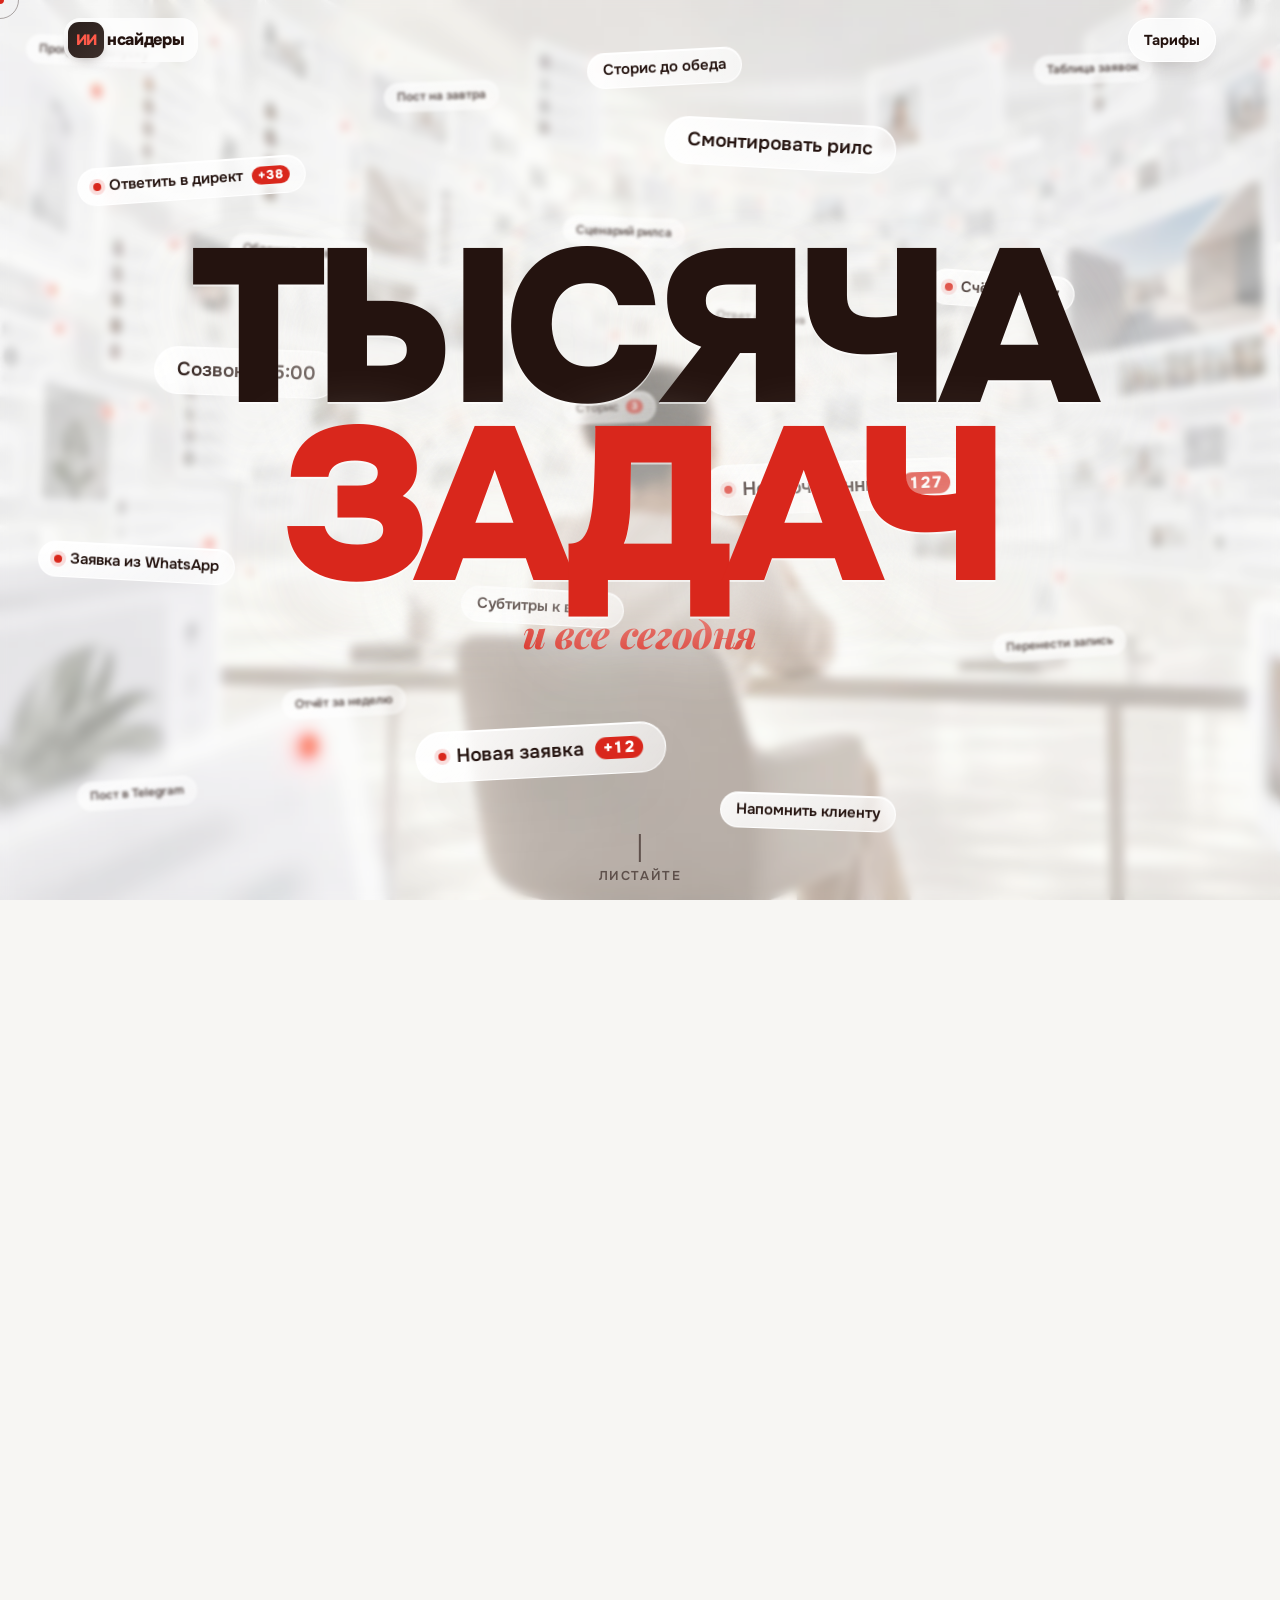
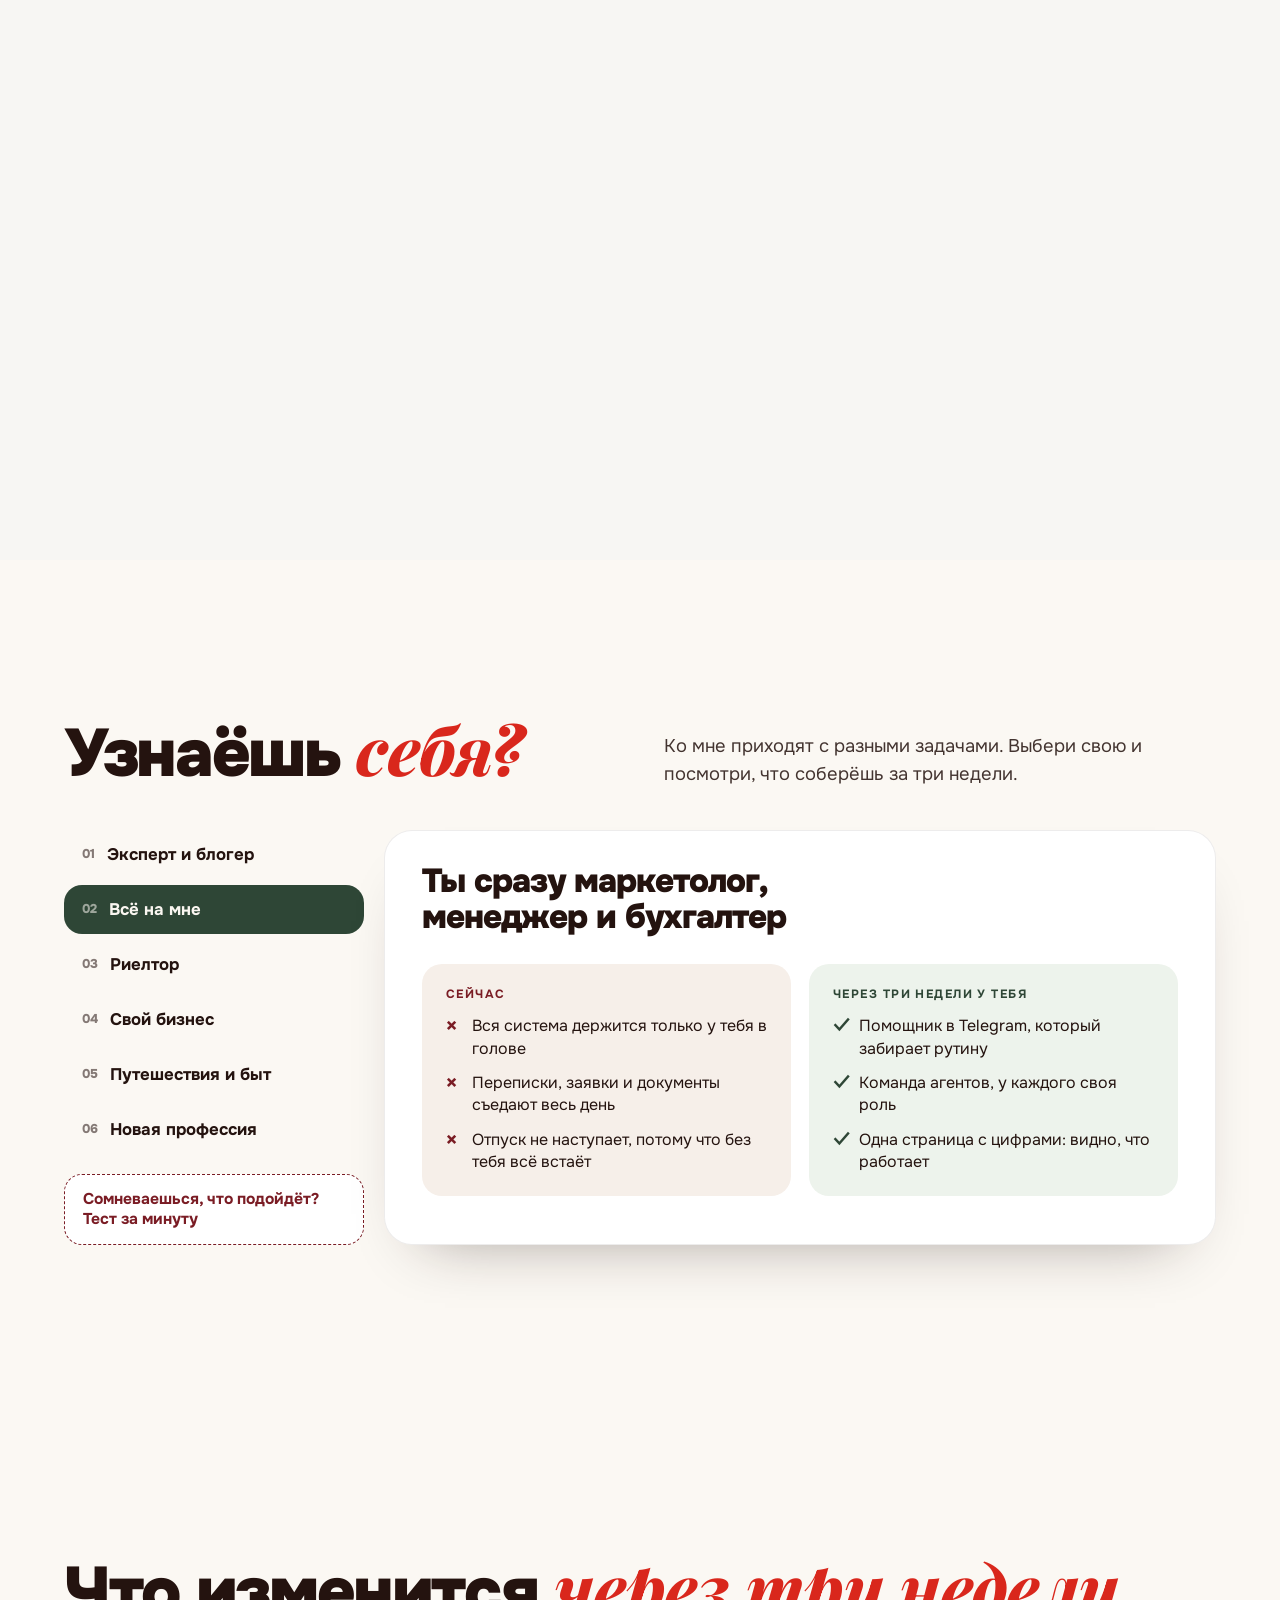
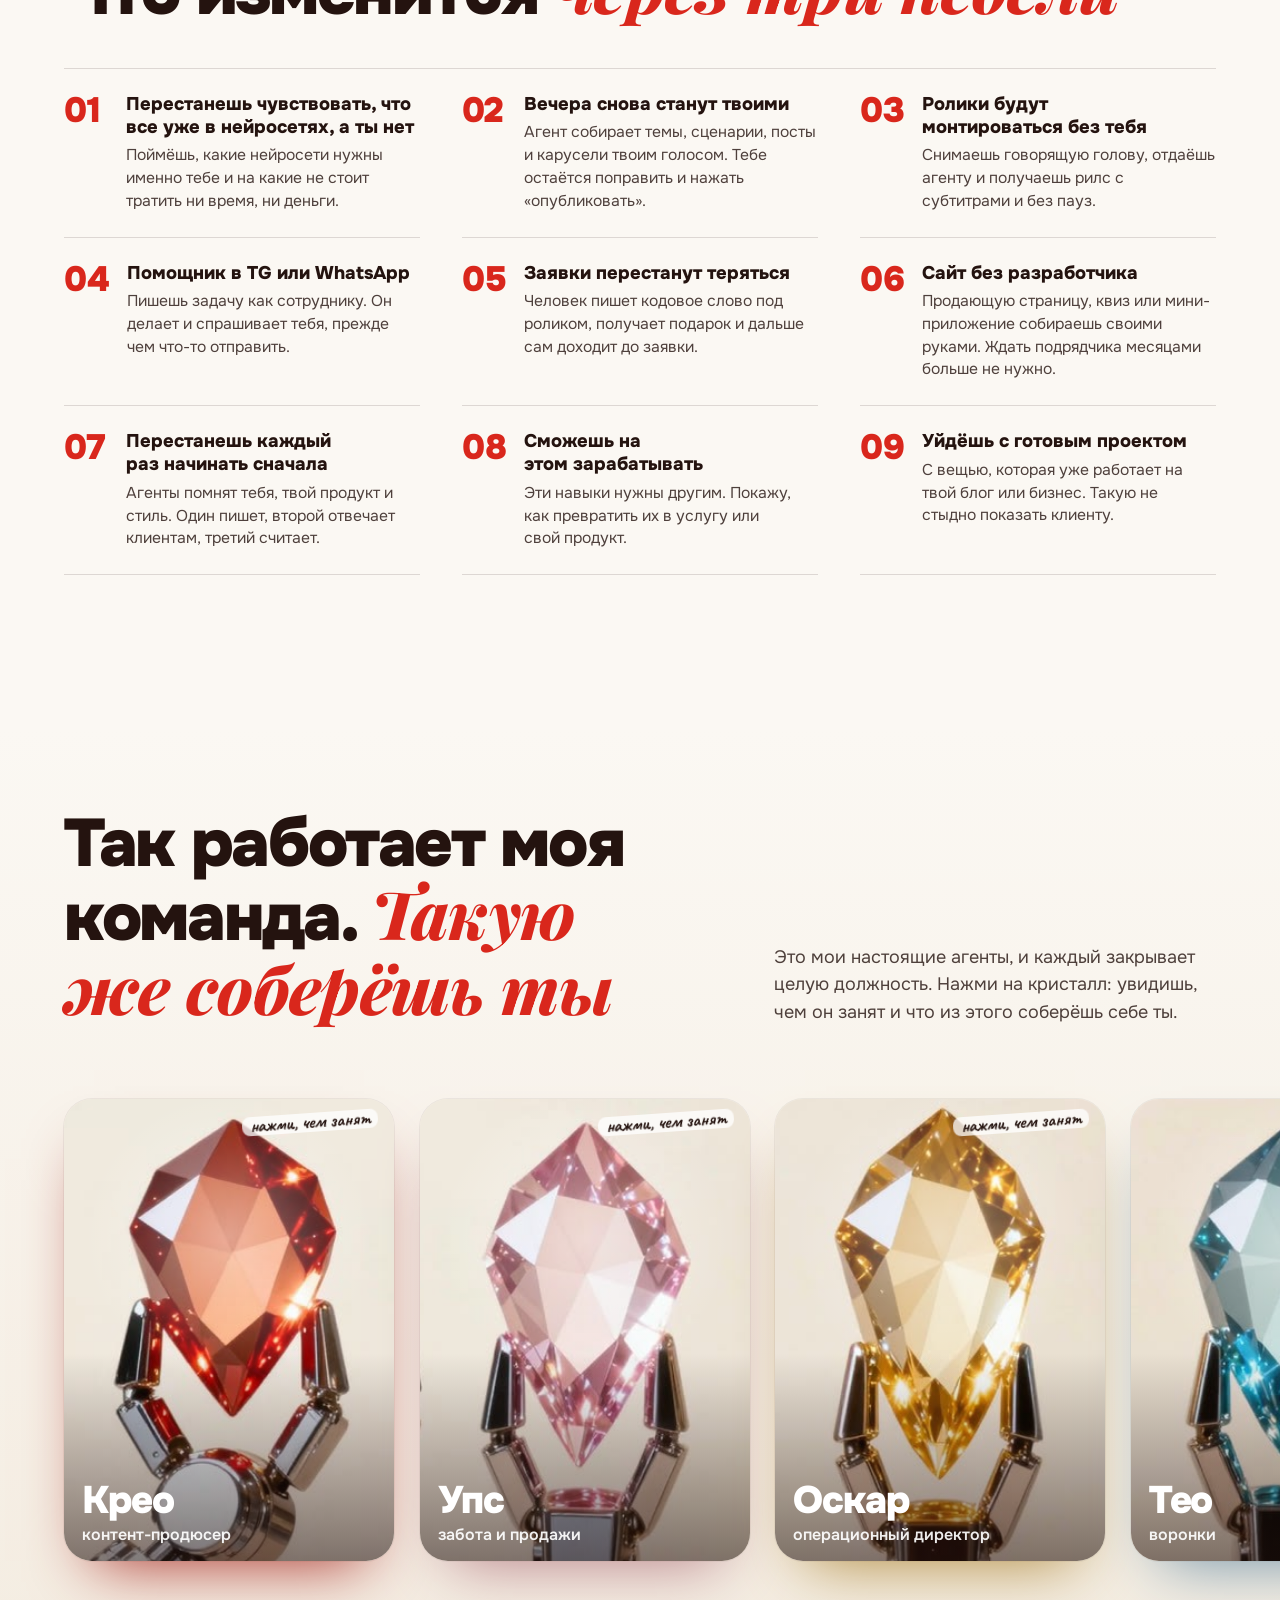
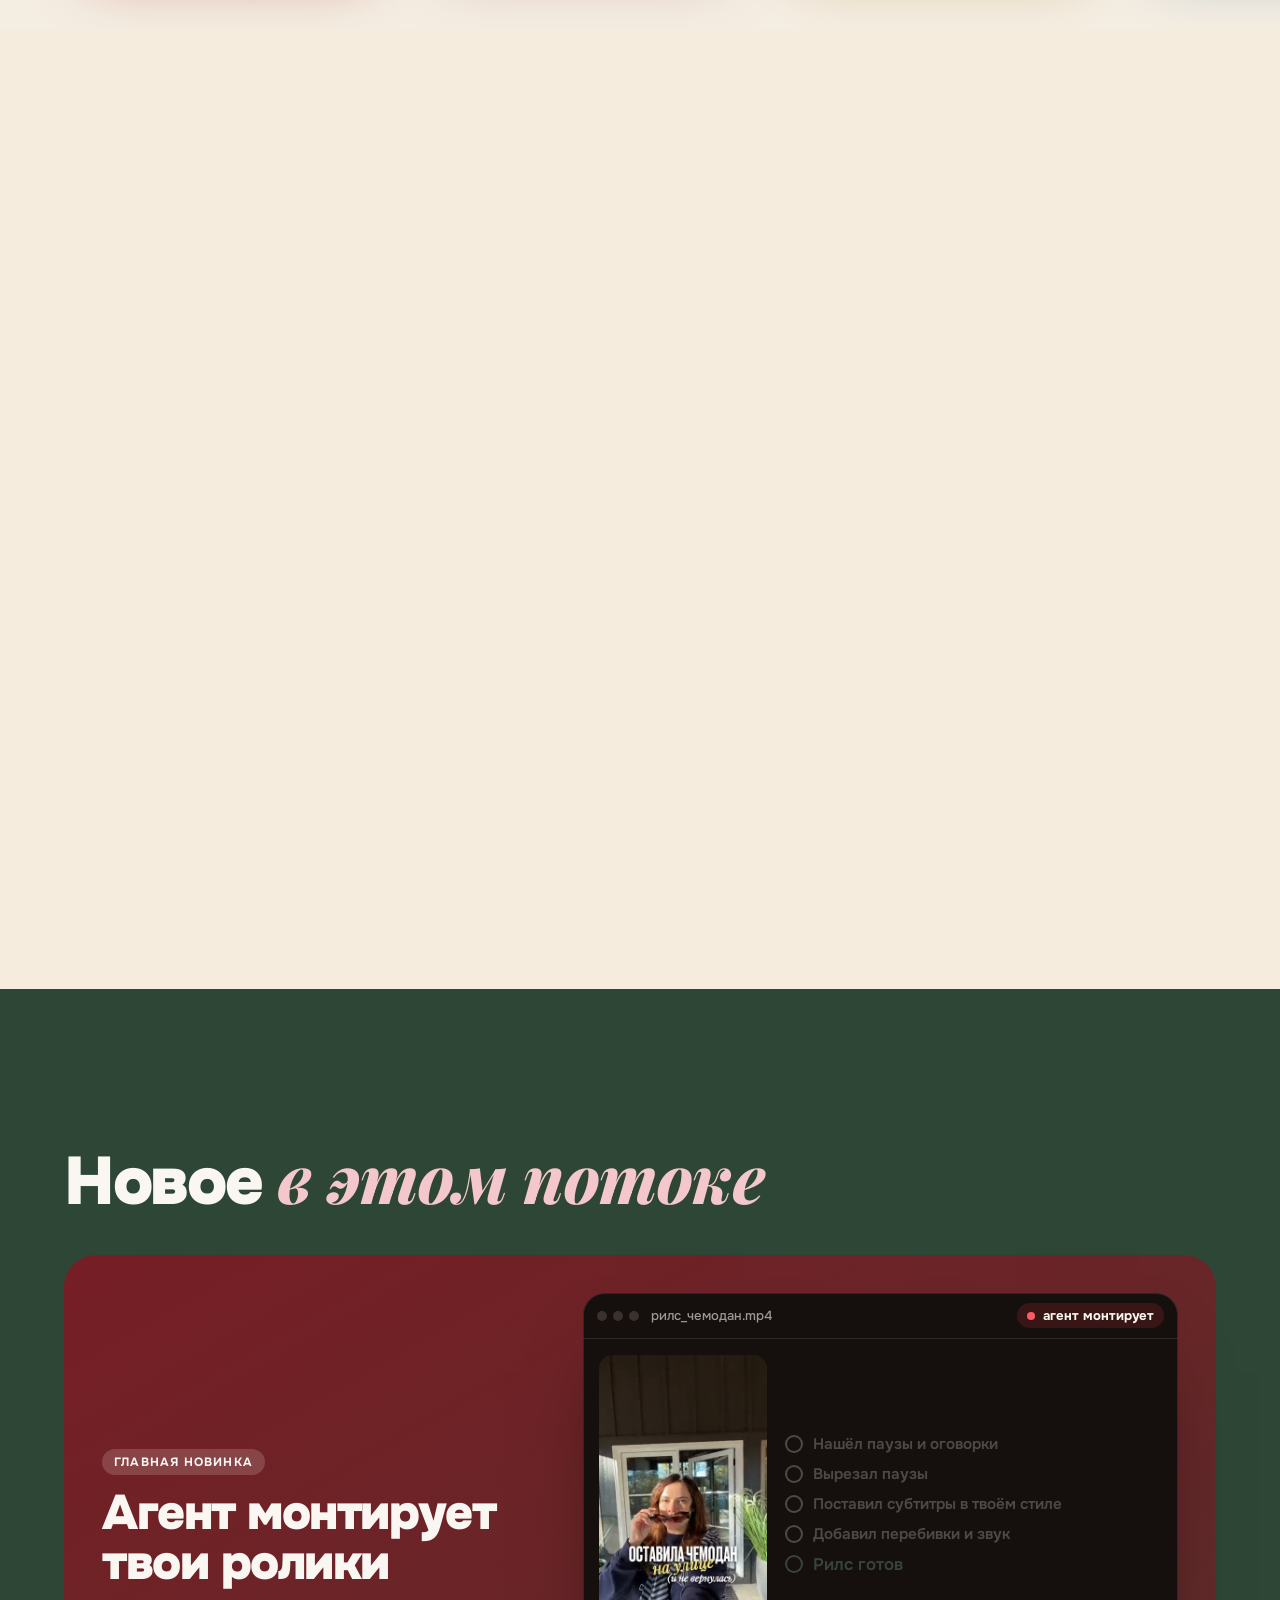
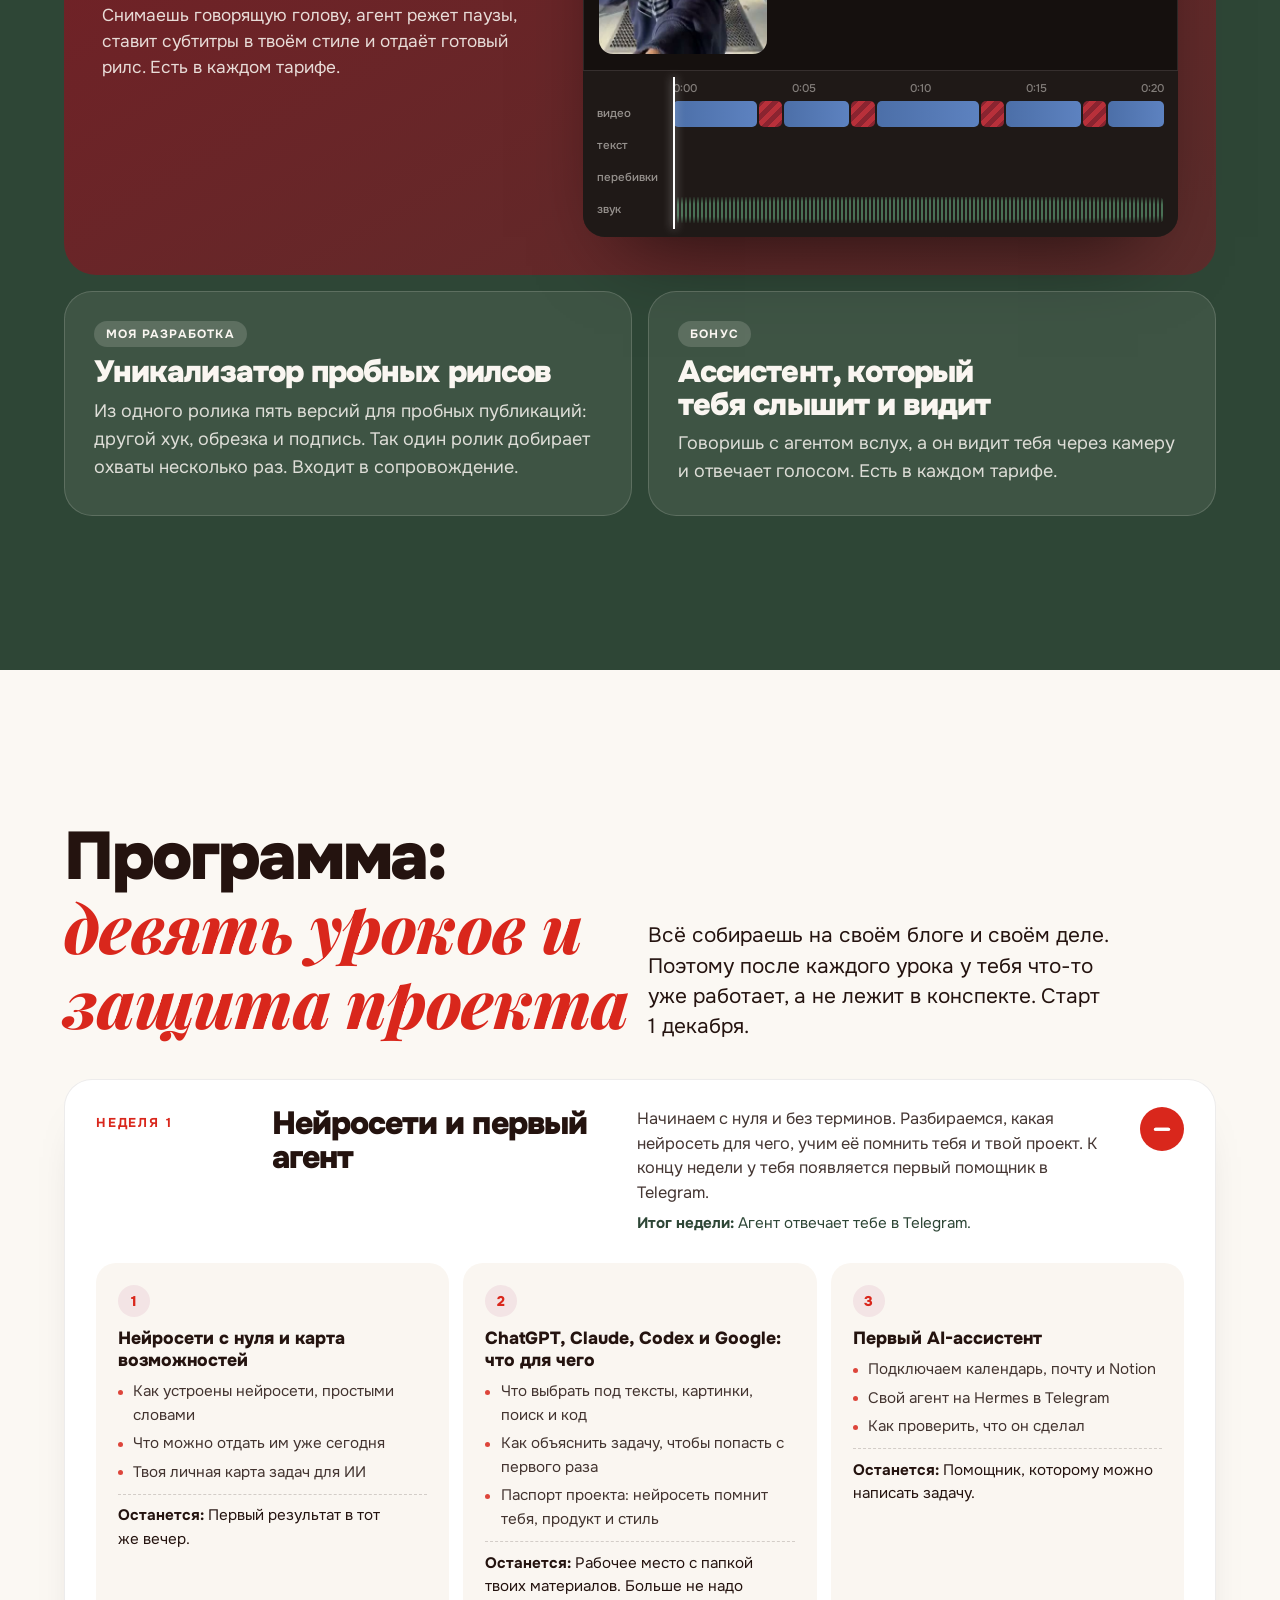
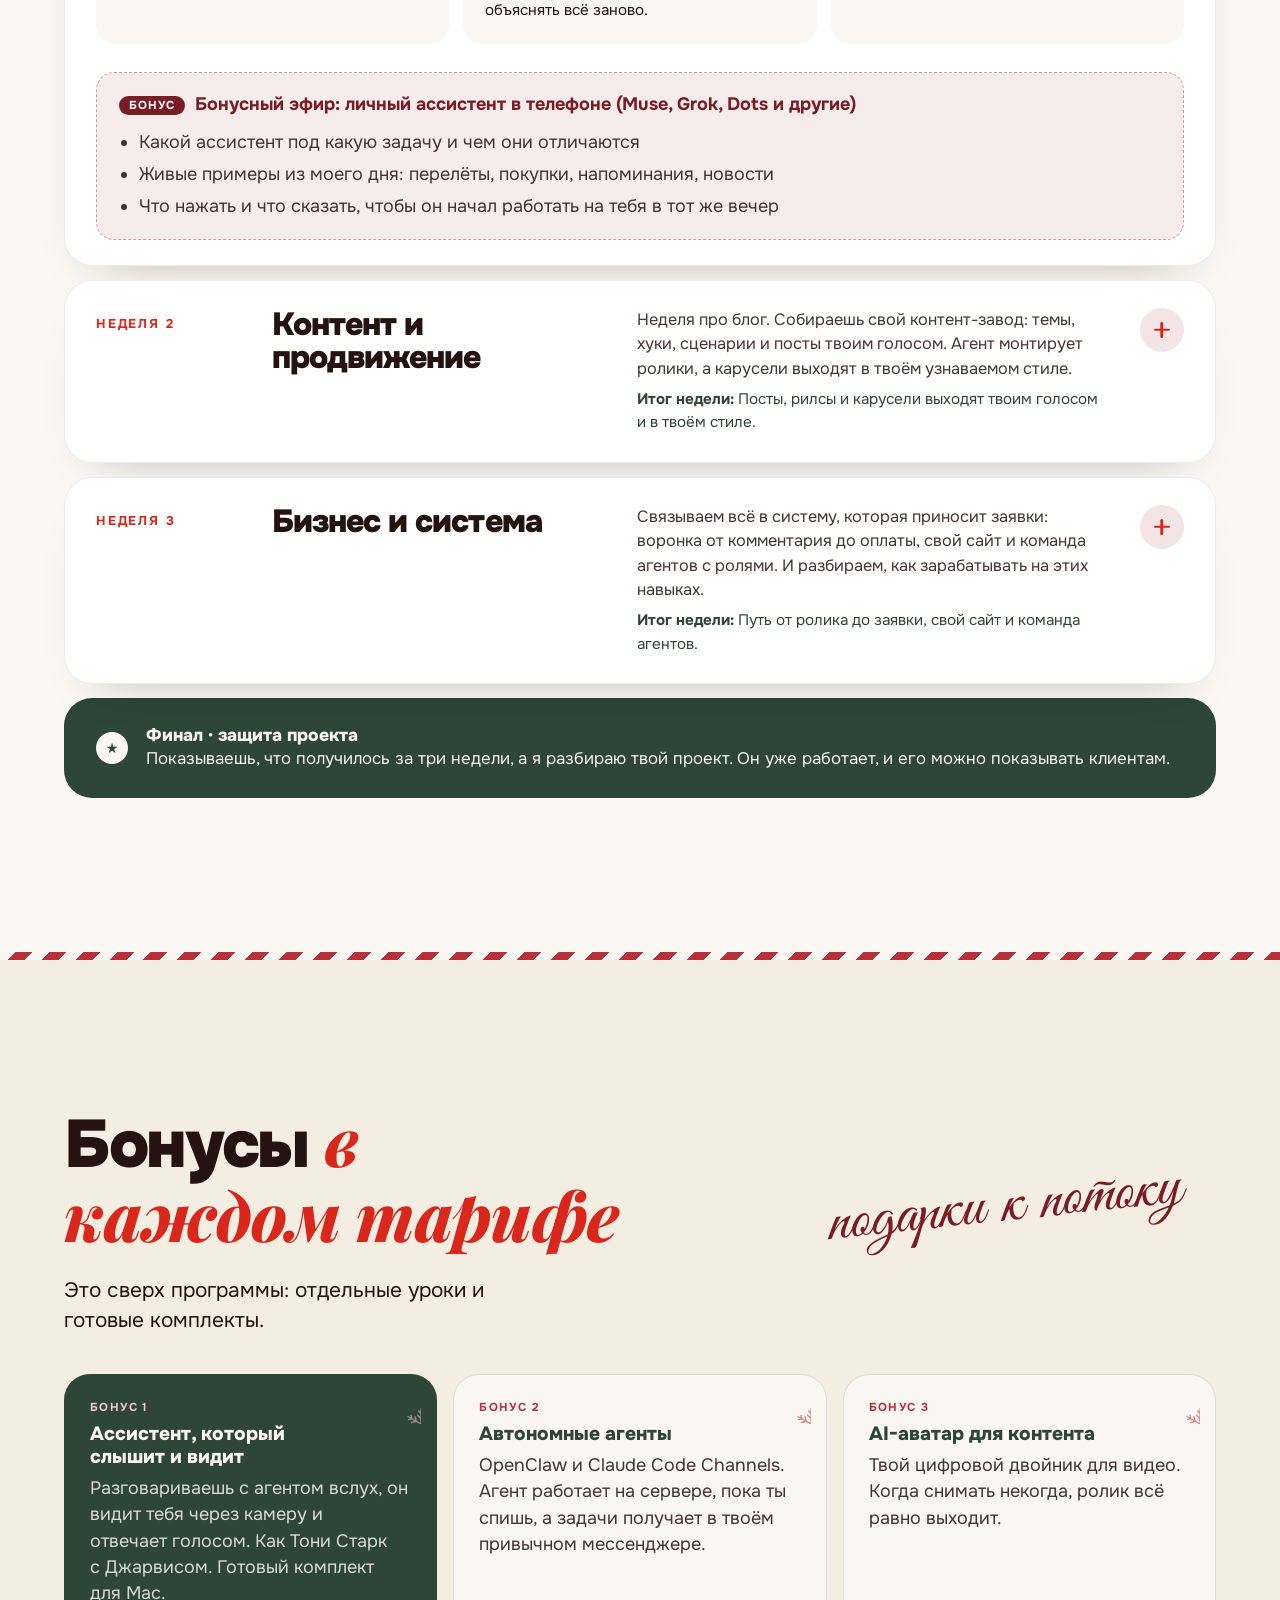
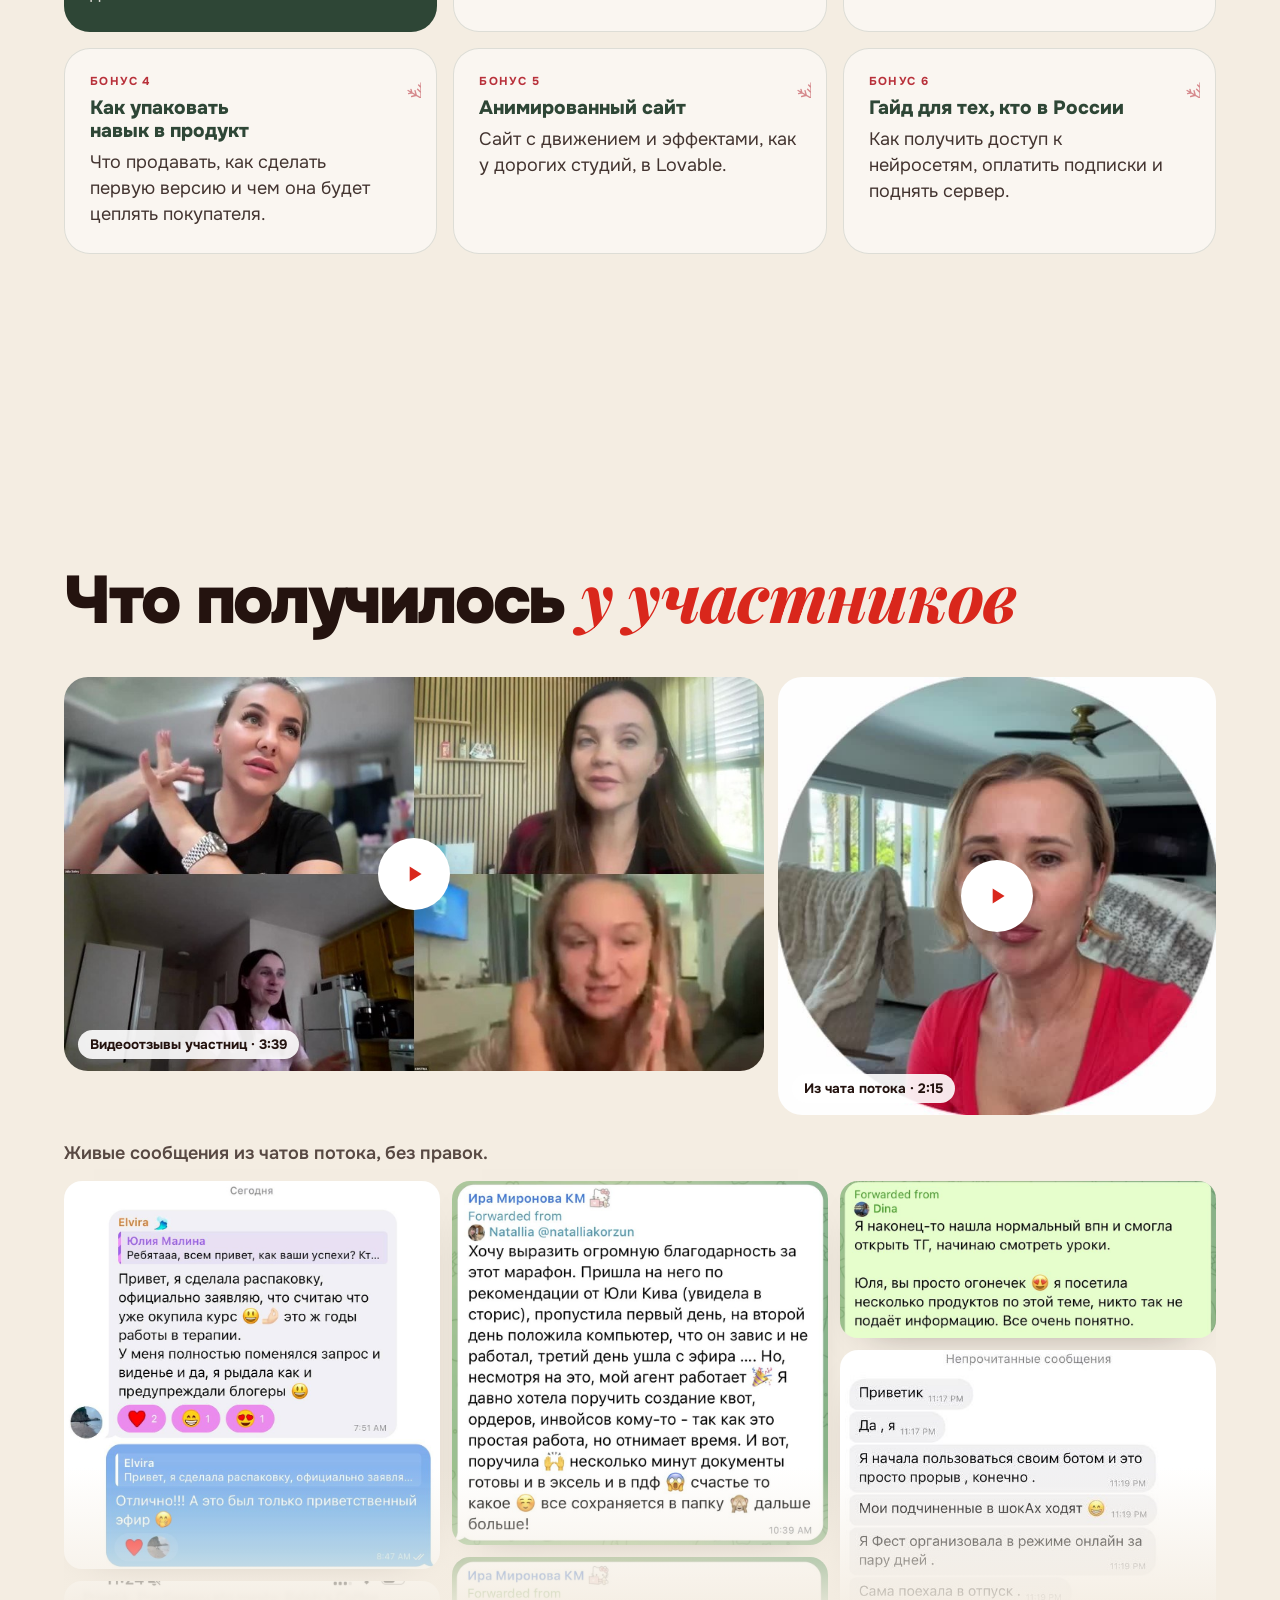
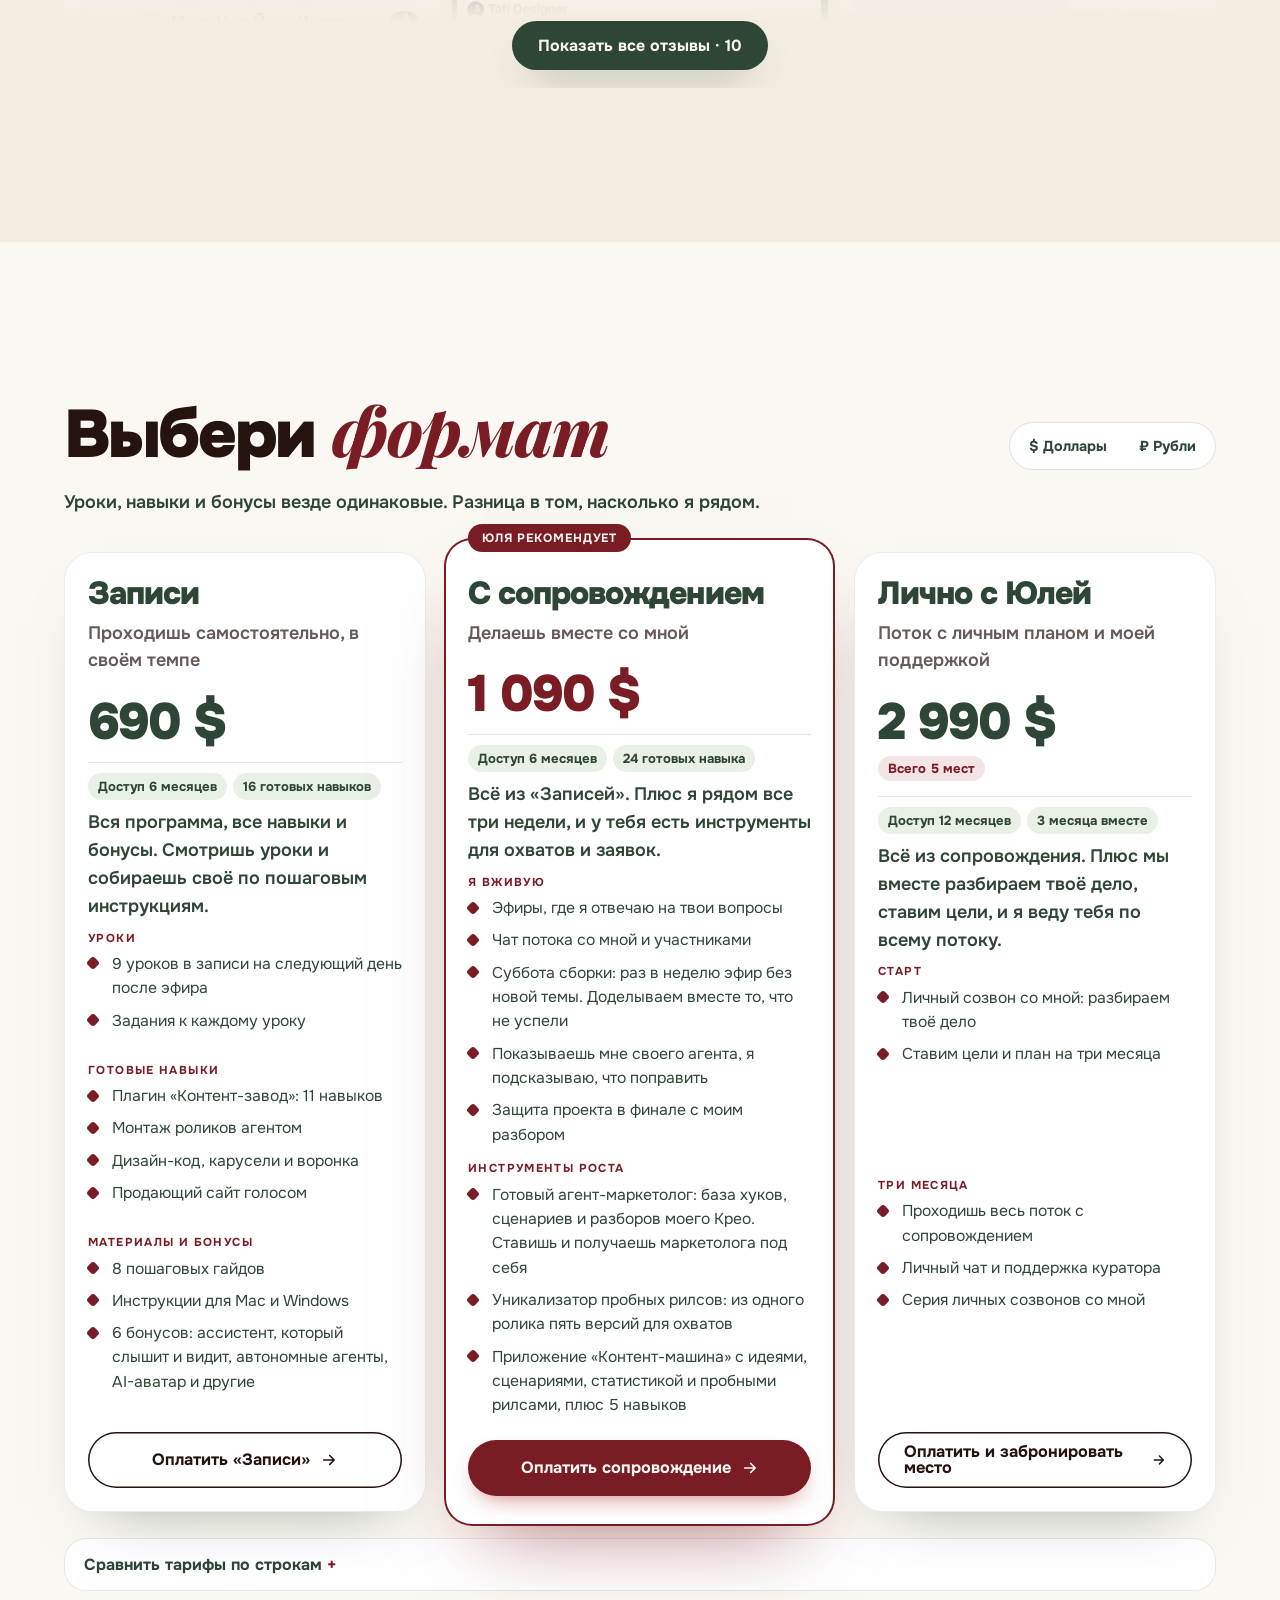
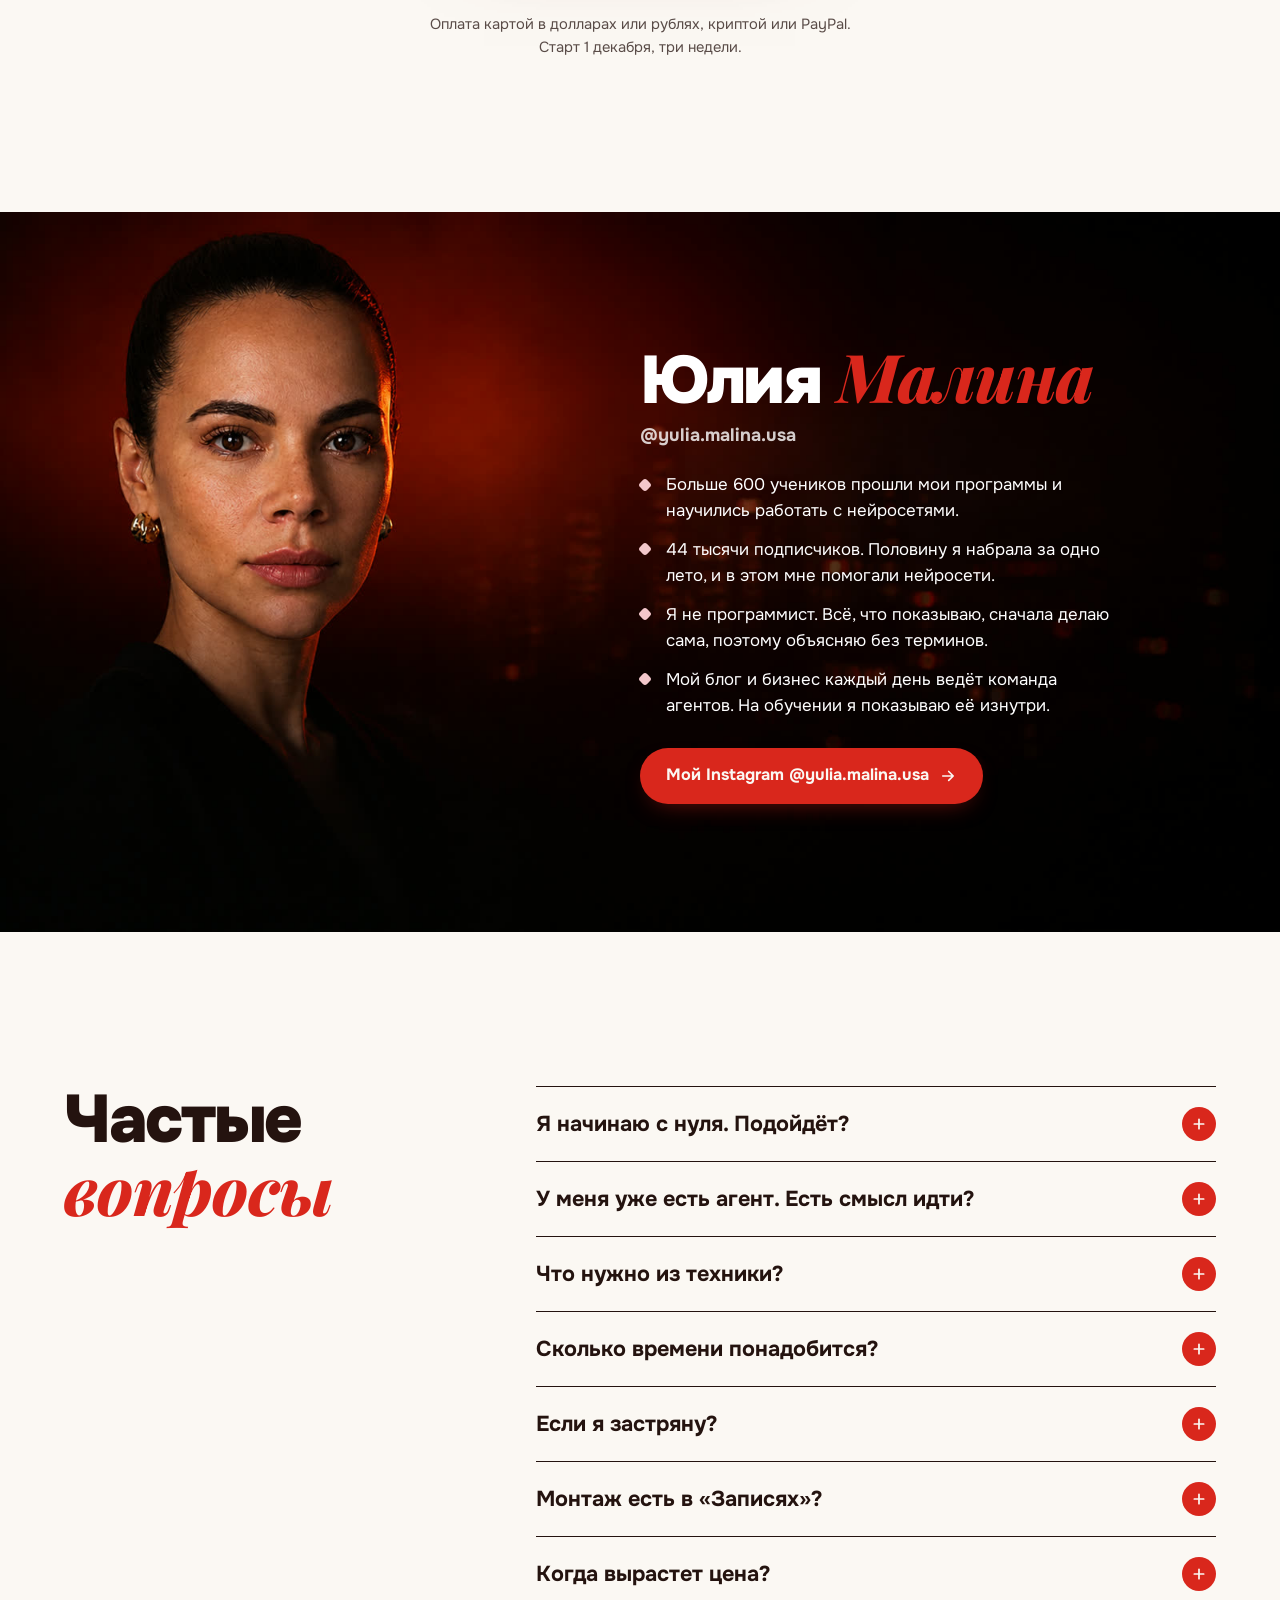
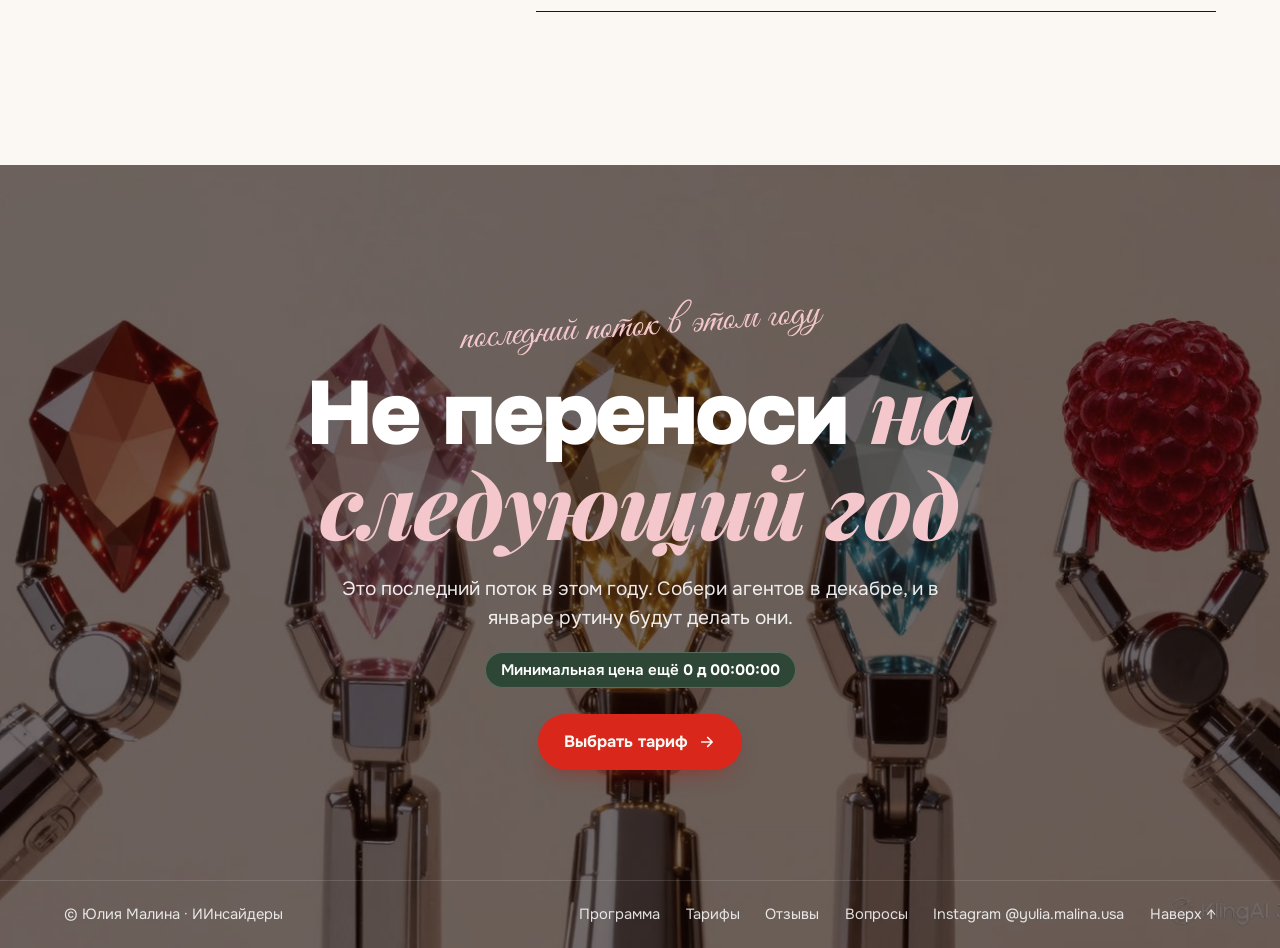
==== commit 3ce53d2a: "Боевая версия ainsiders.club" ====
--- a/live/index.html
+++ b/live/index.html
@@ -46,4 +46,4 @@
   dlg.querySelector('[data-qz-again]').addEventListener('click', () => { ans = []; show(0); });
   dlg.querySelector('[data-res-go]').addEventListener('click', () => dlg.close());
   document.querySelectorAll('[data-quiz-open]').forEach((b) => b.addEventListener('click', () => { ans = []; show(0); dlg.showModal(); }));
-})();</script>  <section class="sec res" data-astro-cid-xhaoqxbd> <div class="wrap" data-astro-cid-xhaoqxbd> <h2 class="h2" data-reveal data-astro-cid-xhaoqxbd>Что изменится <span class="acc" data-astro-cid-xhaoqxbd>через три недели</span></h2> <ol class="res__grid" data-astro-cid-xhaoqxbd> <li class="res__item" data-rise data-astro-cid-xhaoqxbd> <span class="res__n tab" data-astro-cid-xhaoqxbd>01</span> <div data-astro-cid-xhaoqxbd><h3 data-astro-cid-xhaoqxbd>Перестанешь чувствовать, что все уже в нейросетях, а ты нет</h3><p data-astro-cid-xhaoqxbd>Поймёшь, какие нейросети нужны именно тебе и на какие не стоит тратить ни время, ни деньги.</p></div> </li><li class="res__item" data-rise data-astro-cid-xhaoqxbd> <span class="res__n tab" data-astro-cid-xhaoqxbd>02</span> <div data-astro-cid-xhaoqxbd><h3 data-astro-cid-xhaoqxbd>Вечера снова станут твоими</h3><p data-astro-cid-xhaoqxbd>Агент собирает темы, сценарии, посты и карусели твоим голосом. Тебе остаётся поправить и нажать «опубликовать».</p></div> </li><li class="res__item" data-rise data-astro-cid-xhaoqxbd> <span class="res__n tab" data-astro-cid-xhaoqxbd>03</span> <div data-astro-cid-xhaoqxbd><h3 data-astro-cid-xhaoqxbd>Ролики будут монтироваться без тебя</h3><p data-astro-cid-xhaoqxbd>Снимаешь говорящую голову, отдаёшь агенту и получаешь рилс с субтитрами и без пауз.</p></div> </li><li class="res__item" data-rise data-astro-cid-xhaoqxbd> <span class="res__n tab" data-astro-cid-xhaoqxbd>04</span> <div data-astro-cid-xhaoqxbd><h3 data-astro-cid-xhaoqxbd>Помощник в TG или WhatsApp</h3><p data-astro-cid-xhaoqxbd>Пишешь задачу как сотруднику. Он делает и спрашивает тебя, прежде чем что-то отправить.</p></div> </li><li class="res__item" data-rise data-astro-cid-xhaoqxbd> <span class="res__n tab" data-astro-cid-xhaoqxbd>05</span> <div data-astro-cid-xhaoqxbd><h3 data-astro-cid-xhaoqxbd>Заявки перестанут теряться</h3><p data-astro-cid-xhaoqxbd>Человек пишет кодовое слово под роликом, получает подарок и дальше сам доходит до заявки.</p></div> </li><li class="res__item" data-rise data-astro-cid-xhaoqxbd> <span class="res__n tab" data-astro-cid-xhaoqxbd>06</span> <div data-astro-cid-xhaoqxbd><h3 data-astro-cid-xhaoqxbd>Сайт без разработчика</h3><p data-astro-cid-xhaoqxbd>Продающую страницу, квиз или мини-приложение собираешь своими руками. Ждать подрядчика месяцами больше не нужно.</p></div> </li><li class="res__item" data-rise data-astro-cid-xhaoqxbd> <span class="res__n tab" data-astro-cid-xhaoqxbd>07</span> <div data-astro-cid-xhaoqxbd><h3 data-astro-cid-xhaoqxbd>Перестанешь каждый раз начинать сначала</h3><p data-astro-cid-xhaoqxbd>Агенты помнят тебя, твой продукт и стиль. Один пишет, второй отвечает клиентам, третий считает.</p></div> </li><li class="res__item" data-rise data-astro-cid-xhaoqxbd> <span class="res__n tab" data-astro-cid-xhaoqxbd>08</span> <div data-astro-cid-xhaoqxbd><h3 data-astro-cid-xhaoqxbd>Сможешь на этом зарабатывать</h3><p data-astro-cid-xhaoqxbd>Эти навыки нужны другим. Покажу, как превратить их в услугу или свой продукт.</p></div> </li><li class="res__item" data-rise data-astro-cid-xhaoqxbd> <span class="res__n tab" data-astro-cid-xhaoqxbd>09</span> <div data-astro-cid-xhaoqxbd><h3 data-astro-cid-xhaoqxbd>Уйдёшь с готовым проектом</h3><p data-astro-cid-xhaoqxbd>С вещью, которая уже работает на твой блог или бизнес. Такую не стыдно показать клиенту.</p></div> </li> </ol> </div> </section> <section class="crew" data-crew id="crew" data-astro-cid-n2ozrhpm> <div class="crew__pin" data-astro-cid-n2ozrhpm> <div class="wrap crew__head" data-astro-cid-n2ozrhpm> <h2 class="h2" data-reveal data-astro-cid-n2ozrhpm>Так работает моя команда. <span class="acc" data-astro-cid-n2ozrhpm>Такую же соберёшь ты</span></h2> <p class="crew__sub" data-astro-cid-n2ozrhpm>Это мои настоящие агенты, и каждый закрывает целую должность. Нажми на кристалл: увидишь, чем он занят и что из этого соберёшь себе ты.</p> </div> <div class="crew__track" data-track data-astro-cid-n2ozrhpm> <article class="agent" data-tilt="8" data-glow="#e0352b" style="--c:#e0352b" tabindex="0" data-astro-cid-n2ozrhpm> <div class="agent__inner" data-astro-cid-n2ozrhpm> <div class="agent__front" data-astro-cid-n2ozrhpm> <div class="agent__media" data-astro-cid-n2ozrhpm> <video src="https://juliamiami.github.io/preview-3/live/media/crew.mp4" poster="https://juliamiami.github.io/preview-3/live/media/crew.jpg" muted loop playsinline preload="none" style="object-position:2% 40%;transform-origin:2% 38%" data-astro-cid-n2ozrhpm></video> </div> <div class="agent__meta" data-astro-cid-n2ozrhpm> <p class="agent__name" data-astro-cid-n2ozrhpm>Крео</p> <p class="agent__role" data-astro-cid-n2ozrhpm>контент-продюсер</p> </div> <span class="agent__hint hand" data-astro-cid-n2ozrhpm>нажми, чем занят</span> </div> <div class="agent__back" data-astro-cid-n2ozrhpm> <p class="agent__name" data-astro-cid-n2ozrhpm>Крео</p> <p class="agent__label" data-astro-cid-n2ozrhpm>контент-продюсер</p> <ul data-astro-cid-n2ozrhpm><li data-astro-cid-n2ozrhpm>Ищет темы и тренды, разбирает конкурентов</li><li data-astro-cid-n2ozrhpm>Пишет сценарии и хуки</li><li data-astro-cid-n2ozrhpm>Выкладывает пробные рилсы</li><li data-astro-cid-n2ozrhpm>Публикует на всех площадках</li><li data-astro-cid-n2ozrhpm>Считает подписчиков и статистику</li><li data-astro-cid-n2ozrhpm>Делает аудит аккаунта</li></ul> <p class="agent__you" data-astro-cid-n2ozrhpm><b data-astro-cid-n2ozrhpm>Ты соберёшь:</b> своего контент-агента, уроки 4 и 5</p> </div> </div> </article><article class="agent" data-tilt="8" data-glow="#f2a7b5" style="--c:#f2a7b5" tabindex="0" data-astro-cid-n2ozrhpm> <div class="agent__inner" data-astro-cid-n2ozrhpm> <div class="agent__front" data-astro-cid-n2ozrhpm> <div class="agent__media" data-astro-cid-n2ozrhpm> <video src="https://juliamiami.github.io/preview-3/live/media/crew.mp4" poster="https://juliamiami.github.io/preview-3/live/media/crew.jpg" muted loop playsinline preload="none" style="object-position:26% 40%;transform-origin:26% 38%" data-astro-cid-n2ozrhpm></video> </div> <div class="agent__meta" data-astro-cid-n2ozrhpm> <p class="agent__name" data-astro-cid-n2ozrhpm>Упс</p> <p class="agent__role" data-astro-cid-n2ozrhpm>забота и продажи</p> </div> <span class="agent__hint hand" data-astro-cid-n2ozrhpm>нажми, чем занят</span> </div> <div class="agent__back" data-astro-cid-n2ozrhpm> <p class="agent__name" data-astro-cid-n2ozrhpm>Упс</p> <p class="agent__label" data-astro-cid-n2ozrhpm>забота и продажи</p> <ul data-astro-cid-n2ozrhpm><li data-astro-cid-n2ozrhpm>Ведёт человека от первого сообщения до оплаты</li><li data-astro-cid-n2ozrhpm>Отвечает на вопросы по обучению</li><li data-astro-cid-n2ozrhpm>Помогает ученикам, если что-то не работает</li><li data-astro-cid-n2ozrhpm>Ведёт VIP-чаты</li><li data-astro-cid-n2ozrhpm>Готовит мне бриф перед созвоном</li><li data-astro-cid-n2ozrhpm>Сложное передаёт мне</li></ul> <p class="agent__you" data-astro-cid-n2ozrhpm><b data-astro-cid-n2ozrhpm>Ты соберёшь:</b> помощника, который отвечает клиентам, уроки 3 и 7</p> </div> </div> </article><article class="agent" data-tilt="8" data-glow="#e9b949" style="--c:#e9b949" tabindex="0" data-astro-cid-n2ozrhpm> <div class="agent__inner" data-astro-cid-n2ozrhpm> <div class="agent__front" data-astro-cid-n2ozrhpm> <div class="agent__media" data-astro-cid-n2ozrhpm> <video src="https://juliamiami.github.io/preview-3/live/media/crew.mp4" poster="https://juliamiami.github.io/preview-3/live/media/crew.jpg" muted loop playsinline preload="none" style="object-position:50% 40%;transform-origin:50% 38%" data-astro-cid-n2ozrhpm></video> </div> <div class="agent__meta" data-astro-cid-n2ozrhpm> <p class="agent__name" data-astro-cid-n2ozrhpm>Оскар</p> <p class="agent__role" data-astro-cid-n2ozrhpm>операционный директор</p> </div> <span class="agent__hint hand" data-astro-cid-n2ozrhpm>нажми, чем занят</span> </div> <div class="agent__back" data-astro-cid-n2ozrhpm> <p class="agent__name" data-astro-cid-n2ozrhpm>Оскар</p> <p class="agent__label" data-astro-cid-n2ozrhpm>операционный директор</p> <ul data-astro-cid-n2ozrhpm><li data-astro-cid-n2ozrhpm>Держит задачи команды и сроки</li><li data-astro-cid-n2ozrhpm>Проверяет, кто из агентов что сделал</li><li data-astro-cid-n2ozrhpm>Собирает цифры по продажам и запуску</li><li data-astro-cid-n2ozrhpm>Находит, где буксует</li><li data-astro-cid-n2ozrhpm>Приносит решения и план на неделю</li></ul> <p class="agent__you" data-astro-cid-n2ozrhpm><b data-astro-cid-n2ozrhpm>Ты соберёшь:</b> агента, который держит порядок в делах, урок 9</p> </div> </div> </article><article class="agent" data-tilt="8" data-glow="#8ec5e8" style="--c:#8ec5e8" tabindex="0" data-astro-cid-n2ozrhpm> <div class="agent__inner" data-astro-cid-n2ozrhpm> <div class="agent__front" data-astro-cid-n2ozrhpm> <div class="agent__media" data-astro-cid-n2ozrhpm> <video src="https://juliamiami.github.io/preview-3/live/media/crew.mp4" poster="https://juliamiami.github.io/preview-3/live/media/crew.jpg" muted loop playsinline preload="none" style="object-position:74.5% 40%;transform-origin:74.5% 38%" data-astro-cid-n2ozrhpm></video> </div> <div class="agent__meta" data-astro-cid-n2ozrhpm> <p class="agent__name" data-astro-cid-n2ozrhpm>Тео</p> <p class="agent__role" data-astro-cid-n2ozrhpm>воронки</p> </div> <span class="agent__hint hand" data-astro-cid-n2ozrhpm>нажми, чем занят</span> </div> <div class="agent__back" data-astro-cid-n2ozrhpm> <p class="agent__name" data-astro-cid-n2ozrhpm>Тео</p> <p class="agent__label" data-astro-cid-n2ozrhpm>воронки</p> <ul data-astro-cid-n2ozrhpm><li data-astro-cid-n2ozrhpm>Выдаёт подарки по кодовым словам</li><li data-astro-cid-n2ozrhpm>Ведёт человека по цепочке сообщений</li><li data-astro-cid-n2ozrhpm>Публикует пробные рилсы</li><li data-astro-cid-n2ozrhpm>Считает, сколько людей дошло до оплаты</li><li data-astro-cid-n2ozrhpm>Показывает, где люди теряются</li></ul> <p class="agent__you" data-astro-cid-n2ozrhpm><b data-astro-cid-n2ozrhpm>Ты соберёшь:</b> воронку от ролика до заявки, урок 7</p> </div> </div> </article><article class="agent" data-tilt="8" data-glow="#c2185b" style="--c:#c2185b" tabindex="0" data-astro-cid-n2ozrhpm> <div class="agent__inner" data-astro-cid-n2ozrhpm> <div class="agent__front" data-astro-cid-n2ozrhpm> <div class="agent__media" data-astro-cid-n2ozrhpm> <video src="https://juliamiami.github.io/preview-3/live/media/crew.mp4" poster="https://juliamiami.github.io/preview-3/live/media/crew.jpg" muted loop playsinline preload="none" style="object-position:98% 40%;transform-origin:98% 38%" data-astro-cid-n2ozrhpm></video> </div> <div class="agent__meta" data-astro-cid-n2ozrhpm> <p class="agent__name" data-astro-cid-n2ozrhpm>Малинка</p> <p class="agent__role" data-astro-cid-n2ozrhpm>личный ассистент</p> </div> <span class="agent__hint hand" data-astro-cid-n2ozrhpm>нажми, чем занят</span> </div> <div class="agent__back" data-astro-cid-n2ozrhpm> <p class="agent__name" data-astro-cid-n2ozrhpm>Малинка</p> <p class="agent__label" data-astro-cid-n2ozrhpm>личный ассистент</p> <ul data-astro-cid-n2ozrhpm><li data-astro-cid-n2ozrhpm>Бронирует перелёты, отели и рестораны</li><li data-astro-cid-n2ozrhpm>Регистрирует на рейс, следит за гейтом и изменениями</li><li data-astro-cid-n2ozrhpm>Напоминает о дедлайнах</li><li data-astro-cid-n2ozrhpm>Делает покупки онлайн и присматривает за домом</li><li data-astro-cid-n2ozrhpm>Общается с риелторами, ищет дома и землю</li><li data-astro-cid-n2ozrhpm>Присылает новости под меня и следит за целями</li></ul> <p class="agent__you" data-astro-cid-n2ozrhpm><b data-astro-cid-n2ozrhpm>Ты соберёшь:</b> личного ассистента, урок 3 и эфир про ассистента</p> </div> </div> </article> </div> <div class="crew__mini" data-astro-cid-n2ozrhpm> <div class="mini__grid" role="tablist" aria-label="Агенты" data-astro-cid-n2ozrhpm> <button type="button" class="mini" role="tab" data-mini="0" aria-selected="true" style="--c:#e0352b" data-astro-cid-n2ozrhpm> <span class="mini__img" data-astro-cid-n2ozrhpm><img src="https://juliamiami.github.io/preview-3/live/media/crew.jpg" alt="" loading="lazy" style="object-position:2% 40%;transform-origin:2% 38%" data-astro-cid-n2ozrhpm></span> <span class="mini__name" data-astro-cid-n2ozrhpm>Крео</span> </button><button type="button" class="mini" role="tab" data-mini="1" aria-selected="false" style="--c:#f2a7b5" data-astro-cid-n2ozrhpm> <span class="mini__img" data-astro-cid-n2ozrhpm><img src="https://juliamiami.github.io/preview-3/live/media/crew.jpg" alt="" loading="lazy" style="object-position:26% 40%;transform-origin:26% 38%" data-astro-cid-n2ozrhpm></span> <span class="mini__name" data-astro-cid-n2ozrhpm>Упс</span> </button><button type="button" class="mini" role="tab" data-mini="2" aria-selected="false" style="--c:#e9b949" data-astro-cid-n2ozrhpm> <span class="mini__img" data-astro-cid-n2ozrhpm><img src="https://juliamiami.github.io/preview-3/live/media/crew.jpg" alt="" loading="lazy" style="object-position:50% 40%;transform-origin:50% 38%" data-astro-cid-n2ozrhpm></span> <span class="mini__name" data-astro-cid-n2ozrhpm>Оскар</span> </button><button type="button" class="mini" role="tab" data-mini="3" aria-selected="false" style="--c:#8ec5e8" data-astro-cid-n2ozrhpm> <span class="mini__img" data-astro-cid-n2ozrhpm><img src="https://juliamiami.github.io/preview-3/live/media/crew.jpg" alt="" loading="lazy" style="object-position:74.5% 40%;transform-origin:74.5% 38%" data-astro-cid-n2ozrhpm></span> <span class="mini__name" data-astro-cid-n2ozrhpm>Тео</span> </button><button type="button" class="mini" role="tab" data-mini="4" aria-selected="false" style="--c:#c2185b" data-astro-cid-n2ozrhpm> <span class="mini__img" data-astro-cid-n2ozrhpm><img src="https://juliamiami.github.io/preview-3/live/media/crew.jpg" alt="" loading="lazy" style="object-position:98% 40%;transform-origin:98% 38%" data-astro-cid-n2ozrhpm></span> <span class="mini__name" data-astro-cid-n2ozrhpm>Малинка</span> </button> <button type="button" class="mini mini--you" role="tab" data-mini="you" aria-selected="false" data-astro-cid-n2ozrhpm> <span class="mini__img" data-astro-cid-n2ozrhpm><span class="mini__q" data-astro-cid-n2ozrhpm>?</span></span> <span class="mini__name" data-astro-cid-n2ozrhpm>Твой</span> </button> </div> <div class="mini__card" data-mini-card="0" style="--c:#e0352b" data-astro-cid-n2ozrhpm> <p class="mini__t" data-astro-cid-n2ozrhpm>Крео <span data-astro-cid-n2ozrhpm>· контент-продюсер</span></p> <ul data-astro-cid-n2ozrhpm><li data-astro-cid-n2ozrhpm>Ищет темы и тренды, разбирает конкурентов</li><li data-astro-cid-n2ozrhpm>Пишет сценарии и хуки</li><li data-astro-cid-n2ozrhpm>Выкладывает пробные рилсы</li><li data-astro-cid-n2ozrhpm>Публикует на всех площадках</li><li data-astro-cid-n2ozrhpm>Считает подписчиков и статистику</li><li data-astro-cid-n2ozrhpm>Делает аудит аккаунта</li></ul> <p class="agent__you" data-astro-cid-n2ozrhpm><b data-astro-cid-n2ozrhpm>Ты соберёшь:</b> своего контент-агента, уроки 4 и 5</p> </div><div class="mini__card" data-mini-card="1" hidden style="--c:#f2a7b5" data-astro-cid-n2ozrhpm> <p class="mini__t" data-astro-cid-n2ozrhpm>Упс <span data-astro-cid-n2ozrhpm>· забота и продажи</span></p> <ul data-astro-cid-n2ozrhpm><li data-astro-cid-n2ozrhpm>Ведёт человека от первого сообщения до оплаты</li><li data-astro-cid-n2ozrhpm>Отвечает на вопросы по обучению</li><li data-astro-cid-n2ozrhpm>Помогает ученикам, если что-то не работает</li><li data-astro-cid-n2ozrhpm>Ведёт VIP-чаты</li><li data-astro-cid-n2ozrhpm>Готовит мне бриф перед созвоном</li><li data-astro-cid-n2ozrhpm>Сложное передаёт мне</li></ul> <p class="agent__you" data-astro-cid-n2ozrhpm><b data-astro-cid-n2ozrhpm>Ты соберёшь:</b> помощника, который отвечает клиентам, уроки 3 и 7</p> </div><div class="mini__card" data-mini-card="2" hidden style="--c:#e9b949" data-astro-cid-n2ozrhpm> <p class="mini__t" data-astro-cid-n2ozrhpm>Оскар <span data-astro-cid-n2ozrhpm>· операционный директор</span></p> <ul data-astro-cid-n2ozrhpm><li data-astro-cid-n2ozrhpm>Держит задачи команды и сроки</li><li data-astro-cid-n2ozrhpm>Проверяет, кто из агентов что сделал</li><li data-astro-cid-n2ozrhpm>Собирает цифры по продажам и запуску</li><li data-astro-cid-n2ozrhpm>Находит, где буксует</li><li data-astro-cid-n2ozrhpm>Приносит решения и план на неделю</li></ul> <p class="agent__you" data-astro-cid-n2ozrhpm><b data-astro-cid-n2ozrhpm>Ты соберёшь:</b> агента, который держит порядок в делах, урок 9</p> </div><div class="mini__card" data-mini-card="3" hidden style="--c:#8ec5e8" data-astro-cid-n2ozrhpm> <p class="mini__t" data-astro-cid-n2ozrhpm>Тео <span data-astro-cid-n2ozrhpm>· воронки</span></p> <ul data-astro-cid-n2ozrhpm><li data-astro-cid-n2ozrhpm>Выдаёт подарки по кодовым словам</li><li data-astro-cid-n2ozrhpm>Ведёт человека по цепочке сообщений</li><li data-astro-cid-n2ozrhpm>Публикует пробные рилсы</li><li data-astro-cid-n2ozrhpm>Считает, сколько людей дошло до оплаты</li><li data-astro-cid-n2ozrhpm>Показывает, где люди теряются</li></ul> <p class="agent__you" data-astro-cid-n2ozrhpm><b data-astro-cid-n2ozrhpm>Ты соберёшь:</b> воронку от ролика до заявки, урок 7</p> </div><div class="mini__card" data-mini-card="4" hidden style="--c:#c2185b" data-astro-cid-n2ozrhpm> <p class="mini__t" data-astro-cid-n2ozrhpm>Малинка <span data-astro-cid-n2ozrhpm>· личный ассистент</span></p> <ul data-astro-cid-n2ozrhpm><li data-astro-cid-n2ozrhpm>Бронирует перелёты, отели и рестораны</li><li data-astro-cid-n2ozrhpm>Регистрирует на рейс, следит за гейтом и изменениями</li><li data-astro-cid-n2ozrhpm>Напоминает о дедлайнах</li><li data-astro-cid-n2ozrhpm>Делает покупки онлайн и присматривает за домом</li><li data-astro-cid-n2ozrhpm>Общается с риелторами, ищет дома и землю</li><li data-astro-cid-n2ozrhpm>Присылает новости под меня и следит за целями</li></ul> <p class="agent__you" data-astro-cid-n2ozrhpm><b data-astro-cid-n2ozrhpm>Ты соберёшь:</b> личного ассистента, урок 3 и эфир про ассистента</p> </div> <div class="mini__card mini__card--you" data-mini-card="you" hidden data-astro-cid-n2ozrhpm> <p class="mini__t" data-astro-cid-n2ozrhpm>Твой агент</p> <p class="mini__d" data-astro-cid-n2ozrhpm>Шестым в этой команде будет твой. За три недели соберёшь его под свой блог или бизнес: контент, заявки, цифры или личные дела.</p> <a class="btn mini__btn" href="#program" data-astro-cid-n2ozrhpm>Смотреть программу</a> </div> </div> </div> </section>  <script type="module" src="https://juliamiami.github.io/preview-3/live/_astro/Crew.astro_astro_type_script_index_0_lang.DqK03bma.js"></script> <section class="sec nov" data-astro-cid-xhaoqxbd> <div class="wrap" data-astro-cid-xhaoqxbd> <h2 class="h2" data-reveal data-astro-cid-xhaoqxbd>Новое <span class="acc" data-astro-cid-xhaoqxbd>в этом потоке</span></h2> <article class="nov__big" data-astro-cid-xhaoqxbd> <div class="nov__bigtext" data-astro-cid-xhaoqxbd> <span class="nov__tag" data-astro-cid-xhaoqxbd>Главная новинка</span> <h3 data-astro-cid-xhaoqxbd>Агент монтирует твои ролики</h3> <p data-astro-cid-xhaoqxbd>Снимаешь говорящую голову, агент режет паузы, ставит субтитры в твоём стиле и отдаёт готовый рилс. Есть в каждом тарифе.</p> </div> <div class="ed" aria-label="Агент монтирует ролик: вырезает паузы и ставит субтитры" data-astro-cid-4k5z7nlw> <div class="ed__bar" data-astro-cid-4k5z7nlw> <span class="ed__dots" aria-hidden="true" data-astro-cid-4k5z7nlw><i data-astro-cid-4k5z7nlw></i><i data-astro-cid-4k5z7nlw></i><i data-astro-cid-4k5z7nlw></i></span> <span class="ed__file" data-astro-cid-4k5z7nlw>рилс_чемодан.mp4</span> <span class="ed__agent" data-astro-cid-4k5z7nlw><b class="ed__pulse" data-astro-cid-4k5z7nlw></b>агент монтирует</span> </div> <div class="ed__body" data-astro-cid-4k5z7nlw> <div class="ed__preview" data-astro-cid-4k5z7nlw> <video src="https://juliamiami.github.io/preview-3/live/media/montage-demo.mp4" poster="https://juliamiami.github.io/preview-3/live/media/montage-demo.jpg" muted loop playsinline autoplay preload="metadata" data-astro-cid-4k5z7nlw></video> </div> <div class="ed__side" data-astro-cid-4k5z7nlw> <ul class="ed__log" data-astro-cid-4k5z7nlw> <li style="--d:0.4s" data-astro-cid-4k5z7nlw>Нашёл паузы и оговорки</li> <li style="--d:2.4s" data-astro-cid-4k5z7nlw>Вырезал паузы</li> <li style="--d:4.4s" data-astro-cid-4k5z7nlw>Поставил субтитры в твоём стиле</li> <li style="--d:6.4s" data-astro-cid-4k5z7nlw>Добавил перебивки и звук</li> <li class="ed__done" style="--d:8s" data-astro-cid-4k5z7nlw>Рилс готов</li> </ul> </div> </div> <div class="ed__tl" aria-hidden="true" data-astro-cid-4k5z7nlw> <div class="ed__ruler" data-astro-cid-4k5z7nlw><span data-astro-cid-4k5z7nlw>0:00</span><span data-astro-cid-4k5z7nlw>0:05</span><span data-astro-cid-4k5z7nlw>0:10</span><span data-astro-cid-4k5z7nlw>0:15</span><span data-astro-cid-4k5z7nlw>0:20</span></div> <div class="ed__track ed__track--v" data-astro-cid-4k5z7nlw> <span class="ed__lab" data-astro-cid-4k5z7nlw>видео</span> <div class="ed__clips" data-astro-cid-4k5z7nlw> <i style="--w:18%" data-astro-cid-4k5z7nlw></i><b class="ed__gap" data-astro-cid-4k5z7nlw></b><i style="--w:14%" data-astro-cid-4k5z7nlw></i><b class="ed__gap" data-astro-cid-4k5z7nlw></b><i style="--w:22%" data-astro-cid-4k5z7nlw></i><b class="ed__gap" data-astro-cid-4k5z7nlw></b><i style="--w:16%" data-astro-cid-4k5z7nlw></i><b class="ed__gap" data-astro-cid-4k5z7nlw></b><i style="--w:12%" data-astro-cid-4k5z7nlw></i> </div> </div> <div class="ed__track ed__track--t" data-astro-cid-4k5z7nlw> <span class="ed__lab" data-astro-cid-4k5z7nlw>текст</span> <div class="ed__subs" data-astro-cid-4k5z7nlw><i style="--x:2%;--w:15%;--d:4.6s" data-astro-cid-4k5z7nlw></i><i style="--x:19%;--w:12%;--d:4.9s" data-astro-cid-4k5z7nlw></i><i style="--x:33%;--w:19%;--d:5.2s" data-astro-cid-4k5z7nlw></i><i style="--x:54%;--w:14%;--d:5.5s" data-astro-cid-4k5z7nlw></i><i style="--x:70%;--w:11%;--d:5.8s" data-astro-cid-4k5z7nlw></i></div> </div> <div class="ed__track ed__track--b" data-astro-cid-4k5z7nlw> <span class="ed__lab" data-astro-cid-4k5z7nlw>перебивки</span> <div class="ed__subs ed__subs--b" data-astro-cid-4k5z7nlw><i style="--x:24%;--w:6%;--d:6.6s" data-astro-cid-4k5z7nlw></i><i style="--x:46%;--w:6%;--d:6.8s" data-astro-cid-4k5z7nlw></i><i style="--x:64%;--w:6%;--d:7s" data-astro-cid-4k5z7nlw></i></div> </div> <div class="ed__track ed__track--a" data-astro-cid-4k5z7nlw> <span class="ed__lab" data-astro-cid-4k5z7nlw>звук</span> <div class="ed__wave" data-astro-cid-4k5z7nlw></div> </div> <span class="ed__head" data-astro-cid-4k5z7nlw></span> </div> </div>  </article> <div class="nov__grid" data-astro-cid-xhaoqxbd> <article class="nov__item" data-astro-cid-xhaoqxbd> <span class="nov__tag" data-astro-cid-xhaoqxbd>Моя разработка</span> <h3 data-astro-cid-xhaoqxbd>Уникализатор пробных рилсов</h3> <p data-astro-cid-xhaoqxbd>Из одного ролика пять версий для пробных публикаций: другой хук, обрезка и подпись. Так один ролик добирает охваты несколько раз. Входит в сопровождение.</p> </article><article class="nov__item" data-astro-cid-xhaoqxbd> <span class="nov__tag" data-astro-cid-xhaoqxbd>Бонус</span> <h3 data-astro-cid-xhaoqxbd>Ассистент, который тебя слышит и видит</h3> <p data-astro-cid-xhaoqxbd>Говоришь с агентом вслух, а он видит тебя через камеру и отвечает голосом. Есть в каждом тарифе.</p> </article> </div> </div> </section> <section class="sec prog" id="program" data-astro-cid-xhaoqxbd> <div class="wrap" data-astro-cid-xhaoqxbd> <div class="prog__head" data-astro-cid-xhaoqxbd> <h2 class="h2" data-reveal data-astro-cid-xhaoqxbd>Программа: <span class="acc" data-astro-cid-xhaoqxbd>девять уроков и защита проекта</span></h2> <p class="lead" data-astro-cid-xhaoqxbd>Всё собираешь на своём блоге и своём деле. Поэтому после каждого урока у тебя что-то уже работает, а не лежит в конспекте. Старт 1 декабря.</p> </div> <div class="prog__weeks" data-astro-cid-xhaoqxbd> <details class="wk" open data-astro-cid-xhaoqxbd> <summary class="wk__sum" data-astro-cid-xhaoqxbd> <span class="wk__n tab" data-astro-cid-xhaoqxbd>Неделя 1</span> <span class="wk__t" data-astro-cid-xhaoqxbd>Нейросети и первый агент</span> <span class="wk__intro" data-astro-cid-xhaoqxbd>Начинаем с нуля и без терминов. Разбираемся, какая нейросеть для чего, учим её помнить тебя и твой проект. К концу недели у тебя появляется первый помощник в Telegram.</span> <span class="wk__res" data-astro-cid-xhaoqxbd><b data-astro-cid-xhaoqxbd>Итог недели:</b> Агент отвечает тебе в Telegram.</span> <span class="wk__toggle" aria-hidden="true" data-astro-cid-xhaoqxbd></span> </summary> <ol class="wk__lessons" data-astro-cid-xhaoqxbd> <li class="ls" data-astro-cid-xhaoqxbd> <span class="ls__num tab" data-astro-cid-xhaoqxbd>1</span> <p class="ls__t" data-astro-cid-xhaoqxbd>Нейросети с нуля и карта возможностей</p> <ul class="ls__topics" data-astro-cid-xhaoqxbd><li data-astro-cid-xhaoqxbd>Как устроены нейросети, простыми словами</li><li data-astro-cid-xhaoqxbd>Что можно отдать им уже сегодня</li><li data-astro-cid-xhaoqxbd>Твоя личная карта задач для ИИ</li></ul> <p class="ls__res" data-astro-cid-xhaoqxbd><b data-astro-cid-xhaoqxbd>Останется:</b> Первый результат в тот же вечер.</p>  </li><li class="ls" data-astro-cid-xhaoqxbd> <span class="ls__num tab" data-astro-cid-xhaoqxbd>2</span> <p class="ls__t" data-astro-cid-xhaoqxbd>ChatGPT, Claude, Codex и Google: что для чего</p> <ul class="ls__topics" data-astro-cid-xhaoqxbd><li data-astro-cid-xhaoqxbd>Что выбрать под тексты, картинки, поиск и код</li><li data-astro-cid-xhaoqxbd>Как объяснить задачу, чтобы попасть с первого раза</li><li data-astro-cid-xhaoqxbd>Паспорт проекта: нейросеть помнит тебя, продукт и стиль</li></ul> <p class="ls__res" data-astro-cid-xhaoqxbd><b data-astro-cid-xhaoqxbd>Останется:</b> Рабочее место с папкой твоих материалов. Больше не надо объяснять всё заново.</p>  </li><li class="ls" data-astro-cid-xhaoqxbd> <span class="ls__num tab" data-astro-cid-xhaoqxbd>3</span> <p class="ls__t" data-astro-cid-xhaoqxbd>Первый AI-ассистент</p> <ul class="ls__topics" data-astro-cid-xhaoqxbd><li data-astro-cid-xhaoqxbd>Подключаем календарь, почту и Notion</li><li data-astro-cid-xhaoqxbd>Свой агент на Hermes в Telegram</li><li data-astro-cid-xhaoqxbd>Как проверить, что он сделал</li></ul> <p class="ls__res" data-astro-cid-xhaoqxbd><b data-astro-cid-xhaoqxbd>Останется:</b> Помощник, которому можно написать задачу.</p>  </li> </ol> <div class="wk__extra" data-astro-cid-xhaoqxbd><p class="wk__extra-t" data-astro-cid-xhaoqxbd><span class="wk__extra-tag" data-astro-cid-xhaoqxbd>бонус</span>Бонусный эфир: личный ассистент в телефоне (Muse, Grok, Dots и другие)</p><ul data-astro-cid-xhaoqxbd><li data-astro-cid-xhaoqxbd>Какой ассистент под какую задачу и чем они отличаются</li><li data-astro-cid-xhaoqxbd>Живые примеры из моего дня: перелёты, покупки, напоминания, новости</li><li data-astro-cid-xhaoqxbd>Что нажать и что сказать, чтобы он начал работать на тебя в тот же вечер</li></ul></div> </details><details class="wk" data-astro-cid-xhaoqxbd> <summary class="wk__sum" data-astro-cid-xhaoqxbd> <span class="wk__n tab" data-astro-cid-xhaoqxbd>Неделя 2</span> <span class="wk__t" data-astro-cid-xhaoqxbd>Контент и продвижение</span> <span class="wk__intro" data-astro-cid-xhaoqxbd>Неделя про блог. Собираешь свой контент-завод: темы, хуки, сценарии и посты твоим голосом. Агент монтирует ролики, а карусели выходят в твоём узнаваемом стиле.</span> <span class="wk__res" data-astro-cid-xhaoqxbd><b data-astro-cid-xhaoqxbd>Итог недели:</b> Посты, рилсы и карусели выходят твоим голосом и в твоём стиле.</span> <span class="wk__toggle" aria-hidden="true" data-astro-cid-xhaoqxbd></span> </summary> <ol class="wk__lessons" data-astro-cid-xhaoqxbd> <li class="ls" data-astro-cid-xhaoqxbd> <span class="ls__num tab" data-astro-cid-xhaoqxbd>4</span> <p class="ls__t" data-astro-cid-xhaoqxbd>Контент-завод</p> <ul class="ls__topics" data-astro-cid-xhaoqxbd><li data-astro-cid-xhaoqxbd>Разбор аудитории и конкурентов</li><li data-astro-cid-xhaoqxbd>Банк тем и хуки под твою нишу</li><li data-astro-cid-xhaoqxbd>Сценарии рилсов, посты и рассылки твоим голосом</li></ul> <p class="ls__res" data-astro-cid-xhaoqxbd><b data-astro-cid-xhaoqxbd>Останется:</b> Плагин, который пишет как ты.</p> <em class="ls__skill" data-astro-cid-xhaoqxbd>11 навыков</em> </li><li class="ls" data-astro-cid-xhaoqxbd> <span class="ls__num tab" data-astro-cid-xhaoqxbd>5</span> <p class="ls__t" data-astro-cid-xhaoqxbd>Тренды, фото, видео и монтаж агентом<em class="ls__new" data-astro-cid-xhaoqxbd>новое</em></p> <ul class="ls__topics" data-astro-cid-xhaoqxbd><li data-astro-cid-xhaoqxbd>Тренды из американских соцсетей и как переложить их на свою аудиторию</li><li data-astro-cid-xhaoqxbd>Фото и видео нейросетями</li><li data-astro-cid-xhaoqxbd>Монтаж: агент режет паузы, ставит субтитры и собирает рилс</li></ul> <p class="ls__res" data-astro-cid-xhaoqxbd><b data-astro-cid-xhaoqxbd>Останется:</b> Снимаешь ты, монтирует агент.</p> <em class="ls__skill" data-astro-cid-xhaoqxbd>навык монтажа</em> </li><li class="ls" data-astro-cid-xhaoqxbd> <span class="ls__num tab" data-astro-cid-xhaoqxbd>6</span> <p class="ls__t" data-astro-cid-xhaoqxbd>Брендбук, карусели и мини-приложения</p> <ul class="ls__topics" data-astro-cid-xhaoqxbd><li data-astro-cid-xhaoqxbd>Твой дизайн-код: цвета, шрифты, образ</li><li data-astro-cid-xhaoqxbd>Карусели из твоих материалов</li><li data-astro-cid-xhaoqxbd>Квиз или мини-приложение для блога</li></ul> <p class="ls__res" data-astro-cid-xhaoqxbd><b data-astro-cid-xhaoqxbd>Останется:</b> Узнаваемый стиль, который держит агент.</p> <em class="ls__skill" data-astro-cid-xhaoqxbd>2 навыка</em> </li> </ol>  </details><details class="wk" data-astro-cid-xhaoqxbd> <summary class="wk__sum" data-astro-cid-xhaoqxbd> <span class="wk__n tab" data-astro-cid-xhaoqxbd>Неделя 3</span> <span class="wk__t" data-astro-cid-xhaoqxbd>Бизнес и система</span> <span class="wk__intro" data-astro-cid-xhaoqxbd>Связываем всё в систему, которая приносит заявки: воронка от комментария до оплаты, свой сайт и команда агентов с ролями. И разбираем, как зарабатывать на этих навыках.</span> <span class="wk__res" data-astro-cid-xhaoqxbd><b data-astro-cid-xhaoqxbd>Итог недели:</b> Путь от ролика до заявки, свой сайт и команда агентов.</span> <span class="wk__toggle" aria-hidden="true" data-astro-cid-xhaoqxbd></span> </summary> <ol class="wk__lessons" data-astro-cid-xhaoqxbd> <li class="ls" data-astro-cid-xhaoqxbd> <span class="ls__num tab" data-astro-cid-xhaoqxbd>7</span> <p class="ls__t" data-astro-cid-xhaoqxbd>Воронки и заявки</p> <ul class="ls__topics" data-astro-cid-xhaoqxbd><li data-astro-cid-xhaoqxbd>Кодовое слово, подарок и цепочка сообщений</li><li data-astro-cid-xhaoqxbd>Бот, который принимает заявки</li><li data-astro-cid-xhaoqxbd>Где теряются люди и как это увидеть</li></ul> <p class="ls__res" data-astro-cid-xhaoqxbd><b data-astro-cid-xhaoqxbd>Останется:</b> Воронка от комментария до заявки.</p> <em class="ls__skill" data-astro-cid-xhaoqxbd>навык воронки</em> </li><li class="ls" data-astro-cid-xhaoqxbd> <span class="ls__num tab" data-astro-cid-xhaoqxbd>8</span> <p class="ls__t" data-astro-cid-xhaoqxbd>Сайт и платформа голосом</p> <ul class="ls__topics" data-astro-cid-xhaoqxbd><li data-astro-cid-xhaoqxbd>Продающая страница на своём домене</li><li data-astro-cid-xhaoqxbd>Своя платформа для уроков или клиентов</li><li data-astro-cid-xhaoqxbd>Страница с твоими цифрами</li></ul> <p class="ls__res" data-astro-cid-xhaoqxbd><b data-astro-cid-xhaoqxbd>Останется:</b> Сайт, собранный своими руками.</p> <em class="ls__skill" data-astro-cid-xhaoqxbd>навык сайта</em> </li><li class="ls" data-astro-cid-xhaoqxbd> <span class="ls__num tab" data-astro-cid-xhaoqxbd>9</span> <p class="ls__t" data-astro-cid-xhaoqxbd>Команда агентов и деньги</p> <ul class="ls__topics" data-astro-cid-xhaoqxbd><li data-astro-cid-xhaoqxbd>Роли: контент, заявки, цифры, ассистент</li><li data-astro-cid-xhaoqxbd>Как агенты передают задачи друг другу</li><li data-astro-cid-xhaoqxbd>Как зарабатывать на этих навыках: в своём деле или на клиентах</li></ul> <p class="ls__res" data-astro-cid-xhaoqxbd><b data-astro-cid-xhaoqxbd>Останется:</b> Команда агентов под твой бизнес.</p>  </li> </ol>  </details> </div> <div class="prog__final" data-astro-cid-xhaoqxbd> <span class="ls__num tab" data-astro-cid-xhaoqxbd>★</span> <div data-astro-cid-xhaoqxbd><p class="ls__t" data-astro-cid-xhaoqxbd>Финал · защита проекта</p><p data-astro-cid-xhaoqxbd>Показываешь, что получилось за три недели, а я разбираю твой проект. Он уже работает, и его можно показывать клиентам.</p></div> </div> </div> </section> <section class="sec bon" data-astro-cid-xhaoqxbd> <span class="bon__stripe" aria-hidden="true" data-astro-cid-xhaoqxbd></span> <div class="wrap" data-astro-cid-xhaoqxbd> <div class="bon__head" data-astro-cid-xhaoqxbd> <p class="bon__hand" data-astro-cid-xhaoqxbd>подарки к потоку</p> <h2 class="h2" data-reveal data-astro-cid-xhaoqxbd>Бонусы <span class="acc" data-astro-cid-xhaoqxbd>в каждом тарифе</span></h2> <p class="lead" data-astro-cid-xhaoqxbd>Это сверх программы: отдельные уроки и готовые комплекты.</p> </div> <ol class="bon__grid" data-astro-cid-xhaoqxbd> <li class="bon__item bon__item--hero" data-rise data-astro-cid-xhaoqxbd> <svg class="bon__flake" viewBox="-50 -50 100 100" aria-hidden="true" data-astro-cid-xhaoqxbd><use href="#flake1" data-astro-cid-xhaoqxbd></use></svg> <span class="bon__n tab" data-astro-cid-xhaoqxbd>Бонус 1</span> <h3 data-astro-cid-xhaoqxbd>Ассистент, который слышит и видит</h3> <p data-astro-cid-xhaoqxbd>Разговариваешь с агентом вслух, он видит тебя через камеру и отвечает голосом. Как Тони Старк с Джарвисом. Готовый комплект для Mac.</p> </li><li class="bon__item" data-rise data-astro-cid-xhaoqxbd> <svg class="bon__flake" viewBox="-50 -50 100 100" aria-hidden="true" data-astro-cid-xhaoqxbd><use href="#flake1" data-astro-cid-xhaoqxbd></use></svg> <span class="bon__n tab" data-astro-cid-xhaoqxbd>Бонус 2</span> <h3 data-astro-cid-xhaoqxbd>Автономные агенты</h3> <p data-astro-cid-xhaoqxbd>OpenClaw и Claude Code Channels. Агент работает на сервере, пока ты спишь, а задачи получает в твоём привычном мессенджере.</p> </li><li class="bon__item" data-rise data-astro-cid-xhaoqxbd> <svg class="bon__flake" viewBox="-50 -50 100 100" aria-hidden="true" data-astro-cid-xhaoqxbd><use href="#flake1" data-astro-cid-xhaoqxbd></use></svg> <span class="bon__n tab" data-astro-cid-xhaoqxbd>Бонус 3</span> <h3 data-astro-cid-xhaoqxbd>AI-аватар для контента</h3> <p data-astro-cid-xhaoqxbd>Твой цифровой двойник для видео. Когда снимать некогда, ролик всё равно выходит.</p> </li><li class="bon__item" data-rise data-astro-cid-xhaoqxbd> <svg class="bon__flake" viewBox="-50 -50 100 100" aria-hidden="true" data-astro-cid-xhaoqxbd><use href="#flake1" data-astro-cid-xhaoqxbd></use></svg> <span class="bon__n tab" data-astro-cid-xhaoqxbd>Бонус 4</span> <h3 data-astro-cid-xhaoqxbd>Как упаковать навык в продукт</h3> <p data-astro-cid-xhaoqxbd>Что продавать, как сделать первую версию и чем она будет цеплять покупателя.</p> </li><li class="bon__item" data-rise data-astro-cid-xhaoqxbd> <svg class="bon__flake" viewBox="-50 -50 100 100" aria-hidden="true" data-astro-cid-xhaoqxbd><use href="#flake1" data-astro-cid-xhaoqxbd></use></svg> <span class="bon__n tab" data-astro-cid-xhaoqxbd>Бонус 5</span> <h3 data-astro-cid-xhaoqxbd>Анимированный сайт</h3> <p data-astro-cid-xhaoqxbd>Сайт с движением и эффектами, как у дорогих студий, в Lovable.</p> </li><li class="bon__item" data-rise data-astro-cid-xhaoqxbd> <svg class="bon__flake" viewBox="-50 -50 100 100" aria-hidden="true" data-astro-cid-xhaoqxbd><use href="#flake1" data-astro-cid-xhaoqxbd></use></svg> <span class="bon__n tab" data-astro-cid-xhaoqxbd>Бонус 6</span> <h3 data-astro-cid-xhaoqxbd>Гайд для тех, кто в России</h3> <p data-astro-cid-xhaoqxbd>Как получить доступ к нейросетям, оплатить подписки и поднять сервер.</p> </li> </ol> </div> </section> <section class="sec rev" id="reviews" data-astro-cid-xhaoqxbd> <div class="wrap" data-astro-cid-xhaoqxbd> <h2 class="h2" data-reveal data-astro-cid-xhaoqxbd>Что получилось <span class="acc" data-astro-cid-xhaoqxbd>у участников</span></h2> <div class="rev__videos" data-astro-cid-xhaoqxbd> <button class="rev__video" type="button" data-yt="Go3v-JU17DA" style="aspect-ratio:16 / 9" data-astro-cid-xhaoqxbd> <img src="https://juliamiami.github.io/preview-3/live/reviews/reviews-poster-main.jpg" alt="Видеоотзывы участниц" loading="lazy" data-astro-cid-xhaoqxbd> <span class="rev__play" aria-hidden="true" data-astro-cid-xhaoqxbd><svg viewBox="0 0 24 24" width="26" height="26" data-astro-cid-xhaoqxbd><path d="M8 5v14l11-7z" fill="currentColor" data-astro-cid-xhaoqxbd></path></svg></span> <span class="rev__cap" data-astro-cid-xhaoqxbd>Видеоотзывы участниц · 3:39</span> </button><button class="rev__video" type="button" data-yt="AaxwcUlKGu8" style="aspect-ratio:1 / 1" data-astro-cid-xhaoqxbd> <img src="https://juliamiami.github.io/preview-3/live/reviews/reviews-poster-square.jpg" alt="Из чата потока" loading="lazy" data-astro-cid-xhaoqxbd> <span class="rev__play" aria-hidden="true" data-astro-cid-xhaoqxbd><svg viewBox="0 0 24 24" width="26" height="26" data-astro-cid-xhaoqxbd><path d="M8 5v14l11-7z" fill="currentColor" data-astro-cid-xhaoqxbd></path></svg></span> <span class="rev__cap" data-astro-cid-xhaoqxbd>Из чата потока · 2:15</span> </button> </div> <p class="rev__note" data-astro-cid-xhaoqxbd>Живые сообщения из чатов потока, без правок.</p> <div class="rev__fold" data-fold data-astro-cid-xhaoqxbd> <div class="rev__wall" data-astro-cid-xhaoqxbd> <img src="https://juliamiami.github.io/preview-3/live/reviews/review-elvira.jpg" alt="Сообщение участницы из чата потока" loading="lazy" data-astro-cid-xhaoqxbd><img src="https://juliamiami.github.io/preview-3/live/reviews/review-mila.jpg" alt="Сообщение участницы из чата потока" loading="lazy" data-astro-cid-xhaoqxbd><img src="https://juliamiami.github.io/preview-3/live/reviews/review-ira-mironova.jpg" alt="Сообщение участницы из чата потока" loading="lazy" data-astro-cid-xhaoqxbd><img src="https://juliamiami.github.io/preview-3/live/reviews/review-tati.jpg" alt="Сообщение участницы из чата потока" loading="lazy" data-astro-cid-xhaoqxbd><img src="https://juliamiami.github.io/preview-3/live/reviews/review-aleksandra.jpg" alt="Сообщение участницы из чата потока" loading="lazy" data-astro-cid-xhaoqxbd><img src="https://juliamiami.github.io/preview-3/live/reviews/review-irina.jpg" alt="Сообщение участницы из чата потока" loading="lazy" data-astro-cid-xhaoqxbd><img src="https://juliamiami.github.io/preview-3/live/reviews/review-dina.jpg" alt="Сообщение участницы из чата потока" loading="lazy" data-astro-cid-xhaoqxbd><img src="https://juliamiami.github.io/preview-3/live/reviews/review-dasha.jpg" alt="Сообщение участницы из чата потока" loading="lazy" data-astro-cid-xhaoqxbd><img src="https://juliamiami.github.io/preview-3/live/reviews/review-maria.jpg" alt="Сообщение участницы из чата потока" loading="lazy" data-astro-cid-xhaoqxbd><img src="https://juliamiami.github.io/preview-3/live/reviews/review-uchastnica.jpg" alt="Сообщение участницы из чата потока" loading="lazy" data-astro-cid-xhaoqxbd> </div> <button type="button" class="rev__more" data-fold-btn data-astro-cid-xhaoqxbd>Показать все отзывы · 10</button> </div> </div> </section> <section class="sec pr" id="price" data-astro-cid-hkoc4sea> <div class="wrap" data-astro-cid-hkoc4sea>  <div class="pr__head" data-astro-cid-hkoc4sea> <h2 class="h2" data-astro-cid-hkoc4sea>Выбери <span class="acc" data-astro-cid-hkoc4sea>формат</span></h2> <div class="pr__cur" role="radiogroup" aria-label="Валюта" data-astro-cid-hkoc4sea> <button type="button" role="radio" aria-checked="true" data-cur="usd" data-astro-cid-hkoc4sea>$ Доллары</button> <button type="button" role="radio" aria-checked="false" data-cur="rub" data-astro-cid-hkoc4sea>₽ Рубли</button> </div> </div> <div class="pr__timer" data-early data-astro-cid-hkoc4sea> <span class="pr__stripe" aria-hidden="true" data-astro-cid-hkoc4sea></span> <div class="pr__tl" data-astro-cid-hkoc4sea> <p class="pr__hand" data-astro-cid-hkoc4sea>последний поток в этом году</p> <p class="pr__tt" data-astro-cid-hkoc4sea>Минимальная цена до 22 ноября, 23:59 по Майами</p> <p class="pr__why" data-astro-cid-hkoc4sea>Потом цена на двух тарифах вырастет на 200 $. <span data-local data-astro-cid-hkoc4sea></span></p> </div> <div class="pr__cd tab" aria-label="До повышения цены" data-astro-cid-hkoc4sea> <span data-astro-cid-hkoc4sea><b data-cd="d" data-astro-cid-hkoc4sea>0</b><i data-astro-cid-hkoc4sea>дней</i></span> <span data-astro-cid-hkoc4sea><b data-cd="h" data-astro-cid-hkoc4sea>00</b><i data-astro-cid-hkoc4sea>часов</i></span> <span data-astro-cid-hkoc4sea><b data-cd="m" data-astro-cid-hkoc4sea>00</b><i data-astro-cid-hkoc4sea>минут</i></span> <span data-astro-cid-hkoc4sea><b data-cd="s" data-astro-cid-hkoc4sea>00</b><i data-astro-cid-hkoc4sea>секунд</i></span> </div> </div> <p class="pr__principle" data-astro-cid-hkoc4sea>Уроки, навыки и бонусы везде одинаковые. Разница в том, насколько я рядом.</p> <div class="pr__seg" role="tablist" aria-label="Тариф" data-astro-cid-hkoc4sea> <button type="button" role="tab" data-seg="self" aria-selected="false" data-astro-cid-hkoc4sea>Записи</button><button type="button" role="tab" data-seg="guided" aria-selected="true" data-astro-cid-hkoc4sea>Сопровождение</button><button type="button" role="tab" data-seg="vip" aria-selected="false" data-astro-cid-hkoc4sea>Лично</button> </div> <div class="pr__grid" data-astro-cid-hkoc4sea> <article class="plan" data-tilt="4" data-plan="self" data-astro-cid-hkoc4sea>  <h3 class="plan__name" data-astro-cid-hkoc4sea>Записи</h3> <p class="plan__who" data-astro-cid-hkoc4sea>Проходишь самостоятельно, в своём темпе</p> <div class="plan__price" data-astro-cid-hkoc4sea> <div class="plan__cur" data-show="usd" data-astro-cid-hkoc4sea> <p class="plan__now tab" data-astro-cid-hkoc4sea> <span data-early data-astro-cid-hkoc4sea>490 $</span> <span data-late data-astro-cid-hkoc4sea>690 $</span> </p> <p class="plan__full tab" data-early data-astro-cid-hkoc4sea><s data-astro-cid-hkoc4sea>690 $</s> после 22 ноября</p> </div><div class="plan__cur" data-show="rub" data-astro-cid-hkoc4sea> <p class="plan__now tab" data-astro-cid-hkoc4sea> <span data-early data-astro-cid-hkoc4sea>39 900 ₽</span> <span data-late data-astro-cid-hkoc4sea>55 900 ₽</span> </p> <p class="plan__full tab" data-early data-astro-cid-hkoc4sea><s data-astro-cid-hkoc4sea>55 900 ₽</s> после 22 ноября</p> </div>  </div> <ul class="plan__meta" data-astro-cid-hkoc4sea> <li data-astro-cid-hkoc4sea>Доступ 6 месяцев</li> <li data-astro-cid-hkoc4sea>16 готовых навыков</li> </ul> <p class="plan__lead" data-astro-cid-hkoc4sea>Вся программа, все навыки и бонусы. Смотришь уроки и собираешь своё по пошаговым инструкциям.</p> <div class="plan__groups" data-astro-cid-hkoc4sea> <div class="plan__group" data-astro-cid-hkoc4sea> <p class="plan__gt" data-astro-cid-hkoc4sea>Уроки</p> <ul class="plan__list" data-astro-cid-hkoc4sea><li data-astro-cid-hkoc4sea>9 уроков в записи на следующий день после эфира</li><li data-astro-cid-hkoc4sea>Задания к каждому уроку</li></ul> </div><div class="plan__group" data-astro-cid-hkoc4sea> <p class="plan__gt" data-astro-cid-hkoc4sea>Готовые навыки</p> <ul class="plan__list" data-astro-cid-hkoc4sea><li data-astro-cid-hkoc4sea>Плагин «Контент-завод»: 11 навыков</li><li data-astro-cid-hkoc4sea>Монтаж роликов агентом</li><li data-astro-cid-hkoc4sea>Дизайн-код, карусели и воронка</li><li data-astro-cid-hkoc4sea>Продающий сайт голосом</li></ul> </div><div class="plan__group" data-astro-cid-hkoc4sea> <p class="plan__gt" data-astro-cid-hkoc4sea>Материалы и бонусы</p> <ul class="plan__list" data-astro-cid-hkoc4sea><li data-astro-cid-hkoc4sea>8 пошаговых гайдов</li><li data-astro-cid-hkoc4sea>Инструкции для Mac и Windows</li><li data-astro-cid-hkoc4sea>6 бонусов: ассистент, который слышит и видит, автономные агенты, AI-аватар и другие</li></ul> </div> </div>  <a class="btn plan__cta btn--ghost" href="https://t.me/ai_insiders_bot?start=i3_site_self" target="_blank" rel="noopener" data-bot="self" data-astro-cid-hkoc4sea>Оплатить «Записи» <svg viewBox="0 0 24 24" fill="none" stroke="currentColor" stroke-width="2.2" stroke-linecap="round" stroke-linejoin="round" aria-hidden="true"><path d="M5 12h14M13 6l6 6-6 6"></path></svg></a> </article><article class="plan plan--featured is-cur" data-tilt="4" data-plan="guided" data-astro-cid-hkoc4sea> <span class="plan__badge" data-astro-cid-hkoc4sea>Юля рекомендует</span> <h3 class="plan__name" data-astro-cid-hkoc4sea>С сопровождением</h3> <p class="plan__who" data-astro-cid-hkoc4sea>Делаешь вместе со мной</p> <div class="plan__price" data-astro-cid-hkoc4sea> <div class="plan__cur" data-show="usd" data-astro-cid-hkoc4sea> <p class="plan__now tab" data-astro-cid-hkoc4sea> <span data-early data-astro-cid-hkoc4sea>890 $</span> <span data-late data-astro-cid-hkoc4sea>1 090 $</span> </p> <p class="plan__full tab" data-early data-astro-cid-hkoc4sea><s data-astro-cid-hkoc4sea>1 090 $</s> после 22 ноября</p> </div><div class="plan__cur" data-show="rub" data-astro-cid-hkoc4sea> <p class="plan__now tab" data-astro-cid-hkoc4sea> <span data-early data-astro-cid-hkoc4sea>72 900 ₽</span> <span data-late data-astro-cid-hkoc4sea>88 900 ₽</span> </p> <p class="plan__full tab" data-early data-astro-cid-hkoc4sea><s data-astro-cid-hkoc4sea>88 900 ₽</s> после 22 ноября</p> </div>  </div> <ul class="plan__meta" data-astro-cid-hkoc4sea> <li data-astro-cid-hkoc4sea>Доступ 6 месяцев</li> <li data-astro-cid-hkoc4sea>24 готовых навыка</li> </ul> <p class="plan__lead" data-astro-cid-hkoc4sea>Всё из «Записей». Плюс я рядом все три недели, и у тебя есть инструменты для охватов и заявок.</p> <div class="plan__groups" data-astro-cid-hkoc4sea> <div class="plan__group" data-astro-cid-hkoc4sea> <p class="plan__gt" data-astro-cid-hkoc4sea>Я вживую</p> <ul class="plan__list" data-astro-cid-hkoc4sea><li data-astro-cid-hkoc4sea>Эфиры, где я отвечаю на твои вопросы</li><li data-astro-cid-hkoc4sea>Чат потока со мной и участниками</li><li data-astro-cid-hkoc4sea>Суббота сборки: раз в неделю эфир без новой темы. Доделываем вместе то, что не успели</li><li data-astro-cid-hkoc4sea>Показываешь мне своего агента, я подсказываю, что поправить</li><li data-astro-cid-hkoc4sea>Защита проекта в финале с моим разбором</li></ul> </div><div class="plan__group" data-astro-cid-hkoc4sea> <p class="plan__gt" data-astro-cid-hkoc4sea>Инструменты роста</p> <ul class="plan__list" data-astro-cid-hkoc4sea><li data-astro-cid-hkoc4sea>Готовый агент-маркетолог: база хуков, сценариев и разборов моего Крео. Ставишь и получаешь маркетолога под себя</li><li data-astro-cid-hkoc4sea>Уникализатор пробных рилсов: из одного ролика пять версий для охватов</li><li data-astro-cid-hkoc4sea>Приложение «Контент-машина» с идеями, сценариями, статистикой и пробными рилсами, плюс 5 навыков</li></ul> </div> </div>  <a class="btn plan__cta" href="https://t.me/ai_insiders_bot?start=i3_site_guided" target="_blank" rel="noopener" data-bot="guided" data-astro-cid-hkoc4sea>Оплатить сопровождение <svg viewBox="0 0 24 24" fill="none" stroke="currentColor" stroke-width="2.2" stroke-linecap="round" stroke-linejoin="round" aria-hidden="true"><path d="M5 12h14M13 6l6 6-6 6"></path></svg></a> </article><article class="plan" data-tilt="4" data-plan="vip" data-astro-cid-hkoc4sea>  <h3 class="plan__name" data-astro-cid-hkoc4sea>Лично с Юлей</h3> <p class="plan__who" data-astro-cid-hkoc4sea>Поток с личным планом и моей поддержкой</p> <div class="plan__price" data-astro-cid-hkoc4sea> <div class="plan__cur" data-show="usd" data-astro-cid-hkoc4sea> <p class="plan__now tab" data-astro-cid-hkoc4sea> <span data-early data-astro-cid-hkoc4sea>2 990 $</span> <span data-late data-astro-cid-hkoc4sea>2 990 $</span> </p>  </div><div class="plan__cur" data-show="rub" data-astro-cid-hkoc4sea> <p class="plan__now tab" data-astro-cid-hkoc4sea> <span data-early data-astro-cid-hkoc4sea>249 900 ₽</span> <span data-late data-astro-cid-hkoc4sea>249 900 ₽</span> </p>  </div> <p class="plan__limit" data-astro-cid-hkoc4sea>Всего 5 мест</p> </div> <ul class="plan__meta" data-astro-cid-hkoc4sea> <li data-astro-cid-hkoc4sea>Доступ 12 месяцев</li> <li data-astro-cid-hkoc4sea>3 месяца вместе</li> </ul> <p class="plan__lead" data-astro-cid-hkoc4sea>Всё из сопровождения. Плюс мы вместе разбираем твоё дело, ставим цели, и я веду тебя по всему потоку.</p> <div class="plan__groups" data-astro-cid-hkoc4sea> <div class="plan__group" data-astro-cid-hkoc4sea> <p class="plan__gt" data-astro-cid-hkoc4sea>Старт</p> <ul class="plan__list" data-astro-cid-hkoc4sea><li data-astro-cid-hkoc4sea>Личный созвон со мной: разбираем твоё дело</li><li data-astro-cid-hkoc4sea>Ставим цели и план на три месяца</li></ul> </div><div class="plan__group" data-astro-cid-hkoc4sea> <p class="plan__gt" data-astro-cid-hkoc4sea>Три месяца</p> <ul class="plan__list" data-astro-cid-hkoc4sea><li data-astro-cid-hkoc4sea>Проходишь весь поток с сопровождением</li><li data-astro-cid-hkoc4sea>Личный чат и поддержка куратора</li><li data-astro-cid-hkoc4sea>Серия личных созвонов со мной</li></ul> </div> </div>  <a class="btn plan__cta btn--ghost" href="https://t.me/ai_insiders_bot?start=i3_site_personal" target="_blank" rel="noopener" data-bot="vip" data-astro-cid-hkoc4sea>Оплатить и забронировать место <svg viewBox="0 0 24 24" fill="none" stroke="currentColor" stroke-width="2.2" stroke-linecap="round" stroke-linejoin="round" aria-hidden="true"><path d="M5 12h14M13 6l6 6-6 6"></path></svg></a> </article> </div> <details class="cmp" data-astro-cid-hkoc4sea> <summary data-astro-cid-hkoc4sea>Сравнить тарифы по строкам</summary> <div class="cmp__wrap" data-astro-cid-hkoc4sea> <table data-astro-cid-hkoc4sea> <thead data-astro-cid-hkoc4sea><tr data-astro-cid-hkoc4sea><th data-astro-cid-hkoc4sea></th><th class data-astro-cid-hkoc4sea>Записи</th><th class="is-feat" data-astro-cid-hkoc4sea>С сопровождением</th><th class data-astro-cid-hkoc4sea>Лично с Юлей</th></tr></thead> <tbody data-astro-cid-hkoc4sea> <tr data-astro-cid-hkoc4sea> <th scope="row" data-astro-cid-hkoc4sea>9 уроков и задания</th> <td class data-astro-cid-hkoc4sea> <span class="cmp__yes" aria-label="есть" data-astro-cid-hkoc4sea>✓</span> </td><td class="is-feat" data-astro-cid-hkoc4sea> <span class="cmp__yes" aria-label="есть" data-astro-cid-hkoc4sea>✓</span> </td><td class data-astro-cid-hkoc4sea> <span class="cmp__yes" aria-label="есть" data-astro-cid-hkoc4sea>✓</span> </td> </tr><tr data-astro-cid-hkoc4sea> <th scope="row" data-astro-cid-hkoc4sea>16 навыков из уроков, включая монтаж</th> <td class data-astro-cid-hkoc4sea> <span class="cmp__yes" aria-label="есть" data-astro-cid-hkoc4sea>✓</span> </td><td class="is-feat" data-astro-cid-hkoc4sea> <span class="cmp__yes" aria-label="есть" data-astro-cid-hkoc4sea>✓</span> </td><td class data-astro-cid-hkoc4sea> <span class="cmp__yes" aria-label="есть" data-astro-cid-hkoc4sea>✓</span> </td> </tr><tr data-astro-cid-hkoc4sea> <th scope="row" data-astro-cid-hkoc4sea>8 гайдов</th> <td class data-astro-cid-hkoc4sea> <span class="cmp__yes" aria-label="есть" data-astro-cid-hkoc4sea>✓</span> </td><td class="is-feat" data-astro-cid-hkoc4sea> <span class="cmp__yes" aria-label="есть" data-astro-cid-hkoc4sea>✓</span> </td><td class data-astro-cid-hkoc4sea> <span class="cmp__yes" aria-label="есть" data-astro-cid-hkoc4sea>✓</span> </td> </tr><tr data-astro-cid-hkoc4sea> <th scope="row" data-astro-cid-hkoc4sea>6 бонусов</th> <td class data-astro-cid-hkoc4sea> <span class="cmp__yes" aria-label="есть" data-astro-cid-hkoc4sea>✓</span> </td><td class="is-feat" data-astro-cid-hkoc4sea> <span class="cmp__yes" aria-label="есть" data-astro-cid-hkoc4sea>✓</span> </td><td class data-astro-cid-hkoc4sea> <span class="cmp__yes" aria-label="есть" data-astro-cid-hkoc4sea>✓</span> </td> </tr><tr data-astro-cid-hkoc4sea> <th scope="row" data-astro-cid-hkoc4sea>Эфиры с ответами и чат потока</th> <td class data-astro-cid-hkoc4sea> <span class="cmp__no" aria-label="нет" data-astro-cid-hkoc4sea>—</span> </td><td class="is-feat" data-astro-cid-hkoc4sea> <span class="cmp__yes" aria-label="есть" data-astro-cid-hkoc4sea>✓</span> </td><td class data-astro-cid-hkoc4sea> <span class="cmp__yes" aria-label="есть" data-astro-cid-hkoc4sea>✓</span> </td> </tr><tr data-astro-cid-hkoc4sea> <th scope="row" data-astro-cid-hkoc4sea>Суббота сборки каждую неделю</th> <td class data-astro-cid-hkoc4sea> <span class="cmp__no" aria-label="нет" data-astro-cid-hkoc4sea>—</span> </td><td class="is-feat" data-astro-cid-hkoc4sea> <span class="cmp__yes" aria-label="есть" data-astro-cid-hkoc4sea>✓</span> </td><td class data-astro-cid-hkoc4sea> <span class="cmp__yes" aria-label="есть" data-astro-cid-hkoc4sea>✓</span> </td> </tr><tr data-astro-cid-hkoc4sea> <th scope="row" data-astro-cid-hkoc4sea>Показ агента Юле с правками</th> <td class data-astro-cid-hkoc4sea> <span class="cmp__no" aria-label="нет" data-astro-cid-hkoc4sea>—</span> </td><td class="is-feat" data-astro-cid-hkoc4sea> <span class="cmp__yes" aria-label="есть" data-astro-cid-hkoc4sea>✓</span> </td><td class data-astro-cid-hkoc4sea> <span class="cmp__yes" aria-label="есть" data-astro-cid-hkoc4sea>✓</span> </td> </tr><tr data-astro-cid-hkoc4sea> <th scope="row" data-astro-cid-hkoc4sea>Защита проекта с разбором Юли</th> <td class data-astro-cid-hkoc4sea> <span class="cmp__no" aria-label="нет" data-astro-cid-hkoc4sea>—</span> </td><td class="is-feat" data-astro-cid-hkoc4sea> <span class="cmp__yes" aria-label="есть" data-astro-cid-hkoc4sea>✓</span> </td><td class data-astro-cid-hkoc4sea> <span class="cmp__yes" aria-label="есть" data-astro-cid-hkoc4sea>✓</span> </td> </tr><tr data-astro-cid-hkoc4sea> <th scope="row" data-astro-cid-hkoc4sea>Готовый агент-маркетолог</th> <td class data-astro-cid-hkoc4sea> <span class="cmp__no" aria-label="нет" data-astro-cid-hkoc4sea>—</span> </td><td class="is-feat" data-astro-cid-hkoc4sea> <span class="cmp__yes" aria-label="есть" data-astro-cid-hkoc4sea>✓</span> </td><td class data-astro-cid-hkoc4sea> <span class="cmp__yes" aria-label="есть" data-astro-cid-hkoc4sea>✓</span> </td> </tr><tr data-astro-cid-hkoc4sea> <th scope="row" data-astro-cid-hkoc4sea>Уникализатор пробных рилсов</th> <td class data-astro-cid-hkoc4sea> <span class="cmp__no" aria-label="нет" data-astro-cid-hkoc4sea>—</span> </td><td class="is-feat" data-astro-cid-hkoc4sea> <span class="cmp__yes" aria-label="есть" data-astro-cid-hkoc4sea>✓</span> </td><td class data-astro-cid-hkoc4sea> <span class="cmp__yes" aria-label="есть" data-astro-cid-hkoc4sea>✓</span> </td> </tr><tr data-astro-cid-hkoc4sea> <th scope="row" data-astro-cid-hkoc4sea>Приложение «Контент-машина», 5 навыков</th> <td class data-astro-cid-hkoc4sea> <span class="cmp__no" aria-label="нет" data-astro-cid-hkoc4sea>—</span> </td><td class="is-feat" data-astro-cid-hkoc4sea> <span class="cmp__yes" aria-label="есть" data-astro-cid-hkoc4sea>✓</span> </td><td class data-astro-cid-hkoc4sea> <span class="cmp__yes" aria-label="есть" data-astro-cid-hkoc4sea>✓</span> </td> </tr><tr data-astro-cid-hkoc4sea> <th scope="row" data-astro-cid-hkoc4sea>Личный разбор дела и план на 3 месяца</th> <td class data-astro-cid-hkoc4sea> <span class="cmp__no" aria-label="нет" data-astro-cid-hkoc4sea>—</span> </td><td class="is-feat" data-astro-cid-hkoc4sea> <span class="cmp__no" aria-label="нет" data-astro-cid-hkoc4sea>—</span> </td><td class data-astro-cid-hkoc4sea> <span class="cmp__yes" aria-label="есть" data-astro-cid-hkoc4sea>✓</span> </td> </tr><tr data-astro-cid-hkoc4sea> <th scope="row" data-astro-cid-hkoc4sea>Личный чат, куратор и созвоны с Юлей</th> <td class data-astro-cid-hkoc4sea> <span class="cmp__no" aria-label="нет" data-astro-cid-hkoc4sea>—</span> </td><td class="is-feat" data-astro-cid-hkoc4sea> <span class="cmp__no" aria-label="нет" data-astro-cid-hkoc4sea>—</span> </td><td class data-astro-cid-hkoc4sea> <span class="cmp__yes" aria-label="есть" data-astro-cid-hkoc4sea>✓</span> </td> </tr><tr data-astro-cid-hkoc4sea> <th scope="row" data-astro-cid-hkoc4sea>Срок доступа</th> <td class data-astro-cid-hkoc4sea> 6 месяцев </td><td class="is-feat" data-astro-cid-hkoc4sea> 6 месяцев </td><td class data-astro-cid-hkoc4sea> 12 месяцев </td> </tr> </tbody> </table> </div> </details> <p class="pr__after" data-astro-cid-hkoc4sea>Оплата картой в долларах или рублях, криптой или PayPal.<br data-astro-cid-hkoc4sea>Старт 1 декабря, три недели.</p> </div> </section>  <script type="module">const c=document.documentElement;c.dataset.cur="usd";document.querySelectorAll("[data-cur]").forEach(t=>t.addEventListener("click",()=>{c.dataset.cur=t.dataset.cur,document.querySelectorAll("[data-cur]").forEach(e=>e.setAttribute("aria-checked",String(e===t)))}));document.querySelectorAll("[data-seg]").forEach(t=>t.addEventListener("click",()=>{document.querySelectorAll("[data-seg]").forEach(e=>e.setAttribute("aria-selected",String(e===t))),document.querySelectorAll("[data-plan]").forEach(e=>e.classList.toggle("is-cur",e.dataset.plan===t.dataset.seg))}));const a=document.querySelector("[data-local]");if(a){const t=new Date("2026-11-23T04:59:59Z");Intl.DateTimeFormat().resolvedOptions().timeZone!=="America/New_York"&&(a.textContent=`По твоему времени это ${t.toLocaleString("ru-RU",{day:"numeric",month:"long",hour:"2-digit",minute:"2-digit"})}.`)}</script> <section class="sec about" id="about" data-astro-cid-xhaoqxbd> <img class="about__bg" src="https://juliamiami.github.io/preview-3/live/img/yulia-portrait.jpg" alt="Юлия Малина" width="1600" height="900" loading="lazy" data-astro-cid-xhaoqxbd> <div class="wrap about__grid" data-astro-cid-xhaoqxbd> <div class="about__text" data-astro-cid-xhaoqxbd> <h2 class="h2" data-reveal data-astro-cid-xhaoqxbd>Юлия <span class="acc" data-astro-cid-xhaoqxbd>Малина</span></h2> <p class="about__handle" data-astro-cid-xhaoqxbd>@yulia.malina.usa</p> <ul class="about__list" data-astro-cid-xhaoqxbd><li data-astro-cid-xhaoqxbd>Больше 600 учеников прошли мои программы и научились работать с нейросетями.</li><li data-astro-cid-xhaoqxbd>44 тысячи подписчиков. Половину я набрала за одно лето, и в этом мне помогали нейросети.</li><li data-astro-cid-xhaoqxbd>Я не программист. Всё, что показываю, сначала делаю сама, поэтому объясняю без терминов.</li><li data-astro-cid-xhaoqxbd>Мой блог и бизнес каждый день ведёт команда агентов. На обучении я показываю её изнутри.</li></ul> <a class="btn about__ig" href="https://www.instagram.com/yulia.malina.usa/" target="_blank" rel="noopener" data-astro-cid-xhaoqxbd>Мой Instagram @yulia.malina.usa <svg viewBox="0 0 24 24" fill="none" stroke="currentColor" stroke-width="2.2" stroke-linecap="round" stroke-linejoin="round" aria-hidden="true"><path d="M5 12h14M13 6l6 6-6 6"></path></svg></a> </div> </div> </section> <section class="sec faq-sec" id="faq" data-astro-cid-xhaoqxbd> <div class="wrap faq__grid" data-astro-cid-xhaoqxbd> <h2 class="h2" data-reveal data-astro-cid-xhaoqxbd>Частые <span class="acc" data-astro-cid-xhaoqxbd>вопросы</span></h2> <div class="faq"> <details> <summary>Я начинаю с нуля. Подойдёт?<span class="plus" aria-hidden="true"><svg viewBox="0 0 24 24" width="16" height="16" stroke="currentColor" stroke-width="2.6" stroke-linecap="round"><path d="M12 5v14M5 12h14"></path></svg></span></summary> <p class="ans">Да. Первую неделю мы начинаем с основ. От тебя нужно одно: повторять за мной шаги на компьютере и пробовать на своей задаче.</p> </details><details> <summary>У меня уже есть агент. Есть смысл идти?<span class="plus" aria-hidden="true"><svg viewBox="0 0 24 24" width="16" height="16" stroke="currentColor" stroke-width="2.6" stroke-linecap="round"><path d="M12 5v14M5 12h14"></path></svg></span></summary> <p class="ans">Есть. Приходи с ним и с конкретной задачей. Вместе поправим его инструкции и подключения, дадим ему твои материалы и научим проверять результат.</p> </details><details> <summary>Что нужно из техники?<span class="plus" aria-hidden="true"><svg viewBox="0 0 24 24" width="16" height="16" stroke="currentColor" stroke-width="2.6" stroke-linecap="round"><path d="M12 5v14M5 12h14"></path></svg></span></summary> <p class="ans">Ноутбук или компьютер и стабильный интернет. Одного телефона мало. Подписки на нейросети оплачиваются отдельно, какие нужны, расскажу в первый день.</p> </details><details> <summary>Сколько времени понадобится?<span class="plus" aria-hidden="true"><svg viewBox="0 0 24 24" width="16" height="16" stroke="currentColor" stroke-width="2.6" stroke-linecap="round"><path d="M12 5v14M5 12h14"></path></svg></span></summary> <p class="ans">Три недели. Кроме уроков нужно время на практику со своим проектом. Записи остаются, к ним можно возвращаться весь срок доступа.</p> </details><details> <summary>Если я застряну?<span class="plus" aria-hidden="true"><svg viewBox="0 0 24 24" width="16" height="16" stroke="currentColor" stroke-width="2.6" stroke-linecap="round"><path d="M12 5v14M5 12h14"></path></svg></span></summary> <p class="ans">В «Записях» у тебя уроки и пошаговые гайды. В сопровождении есть эфиры с ответами, чат и Суббота сборки, где мы вместе доделываем то, что не вышло. В личном формате у тебя свой чат, куратор и созвоны со мной.</p> </details><details> <summary>Монтаж есть в «Записях»?<span class="plus" aria-hidden="true"><svg viewBox="0 0 24 24" width="16" height="16" stroke="currentColor" stroke-width="2.6" stroke-linecap="round"><path d="M12 5v14M5 12h14"></path></svg></span></summary> <p class="ans">Да. Все уроки и все навыки из уроков, включая монтаж агентом, есть в каждом тарифе.</p> </details><details> <summary>Когда вырастет цена?<span class="plus" aria-hidden="true"><svg viewBox="0 0 24 24" width="16" height="16" stroke="currentColor" stroke-width="2.6" stroke-linecap="round"><path d="M12 5v14M5 12h14"></path></svg></span></summary> <p class="ans">Минимальная цена действует до 22 ноября, 23:59 по Майами. После этого на сайте будет полная цена.</p> </details> </div> </div> </section> <footer class="end" id="end" data-astro-cid-xhaoqxbd> <img class="end__bg" src="https://juliamiami.github.io/preview-3/live/media/crew.jpg" alt="" loading="lazy" data-astro-cid-xhaoqxbd> <div class="end__inner" data-astro-cid-xhaoqxbd> <p class="end__hand" data-astro-cid-xhaoqxbd>последний поток в этом году</p> <p class="display end__h" data-reveal data-astro-cid-xhaoqxbd>Не переноси <span class="acc" data-astro-cid-xhaoqxbd>на следующий год</span></p> <p class="end__lead" data-astro-cid-xhaoqxbd>Это последний поток в этом году. Собери агентов в декабре, и в январе рутину будут делать они.</p> <p class="end__timer" data-early data-astro-cid-xhaoqxbd>Минимальная цена ещё <b class="tab" data-cd-short data-astro-cid-xhaoqxbd>0 д 00:00:00</b></p> <a class="btn end__btn" href="#price" data-astro-cid-xhaoqxbd>Выбрать тариф <svg viewBox="0 0 24 24" fill="none" stroke="currentColor" stroke-width="2.2" stroke-linecap="round" stroke-linejoin="round" aria-hidden="true"><path d="M5 12h14M13 6l6 6-6 6"></path></svg></a> </div> <div class="end__foot" data-astro-cid-xhaoqxbd> <span data-astro-cid-xhaoqxbd>© Юлия Малина · ИИнсайдеры</span> <nav class="end__nav" aria-label="Разделы" data-astro-cid-xhaoqxbd> <a href="#program" data-astro-cid-xhaoqxbd>Программа</a><a href="#price" data-astro-cid-xhaoqxbd>Тарифы</a><a href="#reviews" data-astro-cid-xhaoqxbd>Отзывы</a><a href="#faq" data-astro-cid-xhaoqxbd>Вопросы</a> <a href="https://www.instagram.com/yulia.malina.usa/" target="_blank" rel="noopener" data-astro-cid-xhaoqxbd>Instagram @yulia.malina.usa</a> <a href="#top" data-top data-astro-cid-xhaoqxbd>Наверх ↑</a> </nav> </div> </footer> </div> <script type="module" src="https://juliamiami.github.io/preview-3/live/_astro/Home.astro_astro_type_script_index_0_lang.BUjtQHqY.js"></script>  </main>  <script data-i3from>(function(){var f='';try{var m=/[?&]from=([a-z0-9]{1,12})(?:&|$)/.exec(location.search);if(m){f=m[1];try{sessionStorage.setItem('i3from',f)}catch(e){}}else{try{f=sessionStorage.getItem('i3from')||''}catch(e){}}}catch(e){}if(!/^[a-z0-9]{1,12}$/.test(f))return;document.querySelectorAll('a[data-bot]').forEach(function(a){a.href='https://t.me/ai_insiders_bot?start=i3_site_'+f+'_'+a.getAttribute('data-bot')})})();</script></body></html>+})();</script>  <section class="sec res" data-astro-cid-xhaoqxbd> <div class="wrap" data-astro-cid-xhaoqxbd> <h2 class="h2" data-reveal data-astro-cid-xhaoqxbd>Что изменится <span class="acc" data-astro-cid-xhaoqxbd>через три недели</span></h2> <ol class="res__grid" data-astro-cid-xhaoqxbd> <li class="res__item" data-rise data-astro-cid-xhaoqxbd> <span class="res__n tab" data-astro-cid-xhaoqxbd>01</span> <div data-astro-cid-xhaoqxbd><h3 data-astro-cid-xhaoqxbd>Перестанешь чувствовать, что все уже в нейросетях, а ты нет</h3><p data-astro-cid-xhaoqxbd>Поймёшь, какие нейросети нужны именно тебе и на какие не стоит тратить ни время, ни деньги.</p></div> </li><li class="res__item" data-rise data-astro-cid-xhaoqxbd> <span class="res__n tab" data-astro-cid-xhaoqxbd>02</span> <div data-astro-cid-xhaoqxbd><h3 data-astro-cid-xhaoqxbd>Вечера снова станут твоими</h3><p data-astro-cid-xhaoqxbd>Агент собирает темы, сценарии, посты и карусели твоим голосом. Тебе остаётся поправить и нажать «опубликовать».</p></div> </li><li class="res__item" data-rise data-astro-cid-xhaoqxbd> <span class="res__n tab" data-astro-cid-xhaoqxbd>03</span> <div data-astro-cid-xhaoqxbd><h3 data-astro-cid-xhaoqxbd>Ролики будут монтироваться без тебя</h3><p data-astro-cid-xhaoqxbd>Снимаешь говорящую голову, отдаёшь агенту и получаешь рилс с субтитрами и без пауз.</p></div> </li><li class="res__item" data-rise data-astro-cid-xhaoqxbd> <span class="res__n tab" data-astro-cid-xhaoqxbd>04</span> <div data-astro-cid-xhaoqxbd><h3 data-astro-cid-xhaoqxbd>Помощник в TG или WhatsApp</h3><p data-astro-cid-xhaoqxbd>Пишешь задачу как сотруднику. Он делает и спрашивает тебя, прежде чем что-то отправить.</p></div> </li><li class="res__item" data-rise data-astro-cid-xhaoqxbd> <span class="res__n tab" data-astro-cid-xhaoqxbd>05</span> <div data-astro-cid-xhaoqxbd><h3 data-astro-cid-xhaoqxbd>Заявки перестанут теряться</h3><p data-astro-cid-xhaoqxbd>Человек пишет кодовое слово под роликом, получает подарок и дальше сам доходит до заявки.</p></div> </li><li class="res__item" data-rise data-astro-cid-xhaoqxbd> <span class="res__n tab" data-astro-cid-xhaoqxbd>06</span> <div data-astro-cid-xhaoqxbd><h3 data-astro-cid-xhaoqxbd>Сайт без разработчика</h3><p data-astro-cid-xhaoqxbd>Продающую страницу, квиз или мини-приложение собираешь своими руками. Ждать подрядчика месяцами больше не нужно.</p></div> </li><li class="res__item" data-rise data-astro-cid-xhaoqxbd> <span class="res__n tab" data-astro-cid-xhaoqxbd>07</span> <div data-astro-cid-xhaoqxbd><h3 data-astro-cid-xhaoqxbd>Перестанешь каждый раз начинать сначала</h3><p data-astro-cid-xhaoqxbd>Агенты помнят тебя, твой продукт и стиль. Один пишет, второй отвечает клиентам, третий считает.</p></div> </li><li class="res__item" data-rise data-astro-cid-xhaoqxbd> <span class="res__n tab" data-astro-cid-xhaoqxbd>08</span> <div data-astro-cid-xhaoqxbd><h3 data-astro-cid-xhaoqxbd>Сможешь на этом зарабатывать</h3><p data-astro-cid-xhaoqxbd>Эти навыки нужны другим. Покажу, как превратить их в услугу или свой продукт.</p></div> </li><li class="res__item" data-rise data-astro-cid-xhaoqxbd> <span class="res__n tab" data-astro-cid-xhaoqxbd>09</span> <div data-astro-cid-xhaoqxbd><h3 data-astro-cid-xhaoqxbd>Уйдёшь с готовым проектом</h3><p data-astro-cid-xhaoqxbd>С вещью, которая уже работает на твой блог или бизнес. Такую не стыдно показать клиенту.</p></div> </li> </ol> </div> </section> <section class="crew" data-crew id="crew" data-astro-cid-n2ozrhpm> <div class="crew__pin" data-astro-cid-n2ozrhpm> <div class="wrap crew__head" data-astro-cid-n2ozrhpm> <h2 class="h2" data-reveal data-astro-cid-n2ozrhpm>Так работает моя команда. <span class="acc" data-astro-cid-n2ozrhpm>Такую же соберёшь ты</span></h2> <p class="crew__sub" data-astro-cid-n2ozrhpm>Это мои настоящие агенты, и каждый закрывает целую должность. Нажми на кристалл: увидишь, чем он занят и что из этого соберёшь себе ты.</p> </div> <div class="crew__track" data-track data-astro-cid-n2ozrhpm> <article class="agent" data-tilt="8" data-glow="#e0352b" style="--c:#e0352b" tabindex="0" data-astro-cid-n2ozrhpm> <div class="agent__inner" data-astro-cid-n2ozrhpm> <div class="agent__front" data-astro-cid-n2ozrhpm> <div class="agent__media" data-astro-cid-n2ozrhpm> <video src="https://juliamiami.github.io/preview-3/live/media/crew.mp4" poster="https://juliamiami.github.io/preview-3/live/media/crew.jpg" muted loop playsinline preload="none" style="object-position:2% 40%;transform-origin:2% 38%" data-astro-cid-n2ozrhpm></video> </div> <div class="agent__meta" data-astro-cid-n2ozrhpm> <p class="agent__name" data-astro-cid-n2ozrhpm>Крео</p> <p class="agent__role" data-astro-cid-n2ozrhpm>контент-продюсер</p> </div> <span class="agent__hint hand" data-astro-cid-n2ozrhpm>нажми, чем занят</span> </div> <div class="agent__back" data-astro-cid-n2ozrhpm> <p class="agent__name" data-astro-cid-n2ozrhpm>Крео</p> <p class="agent__label" data-astro-cid-n2ozrhpm>контент-продюсер</p> <ul data-astro-cid-n2ozrhpm><li data-astro-cid-n2ozrhpm>Ищет темы и тренды, разбирает конкурентов</li><li data-astro-cid-n2ozrhpm>Пишет сценарии и хуки</li><li data-astro-cid-n2ozrhpm>Выкладывает пробные рилсы</li><li data-astro-cid-n2ozrhpm>Публикует на всех площадках</li><li data-astro-cid-n2ozrhpm>Считает подписчиков и статистику</li><li data-astro-cid-n2ozrhpm>Делает аудит аккаунта</li></ul> <p class="agent__you" data-astro-cid-n2ozrhpm><b data-astro-cid-n2ozrhpm>Ты соберёшь:</b> своего контент-агента, уроки 4 и 5</p> </div> </div> </article><article class="agent" data-tilt="8" data-glow="#f2a7b5" style="--c:#f2a7b5" tabindex="0" data-astro-cid-n2ozrhpm> <div class="agent__inner" data-astro-cid-n2ozrhpm> <div class="agent__front" data-astro-cid-n2ozrhpm> <div class="agent__media" data-astro-cid-n2ozrhpm> <video src="https://juliamiami.github.io/preview-3/live/media/crew.mp4" poster="https://juliamiami.github.io/preview-3/live/media/crew.jpg" muted loop playsinline preload="none" style="object-position:26% 40%;transform-origin:26% 38%" data-astro-cid-n2ozrhpm></video> </div> <div class="agent__meta" data-astro-cid-n2ozrhpm> <p class="agent__name" data-astro-cid-n2ozrhpm>Упс</p> <p class="agent__role" data-astro-cid-n2ozrhpm>забота и продажи</p> </div> <span class="agent__hint hand" data-astro-cid-n2ozrhpm>нажми, чем занят</span> </div> <div class="agent__back" data-astro-cid-n2ozrhpm> <p class="agent__name" data-astro-cid-n2ozrhpm>Упс</p> <p class="agent__label" data-astro-cid-n2ozrhpm>забота и продажи</p> <ul data-astro-cid-n2ozrhpm><li data-astro-cid-n2ozrhpm>Ведёт человека от первого сообщения до оплаты</li><li data-astro-cid-n2ozrhpm>Отвечает на вопросы по обучению</li><li data-astro-cid-n2ozrhpm>Помогает ученикам, если что-то не работает</li><li data-astro-cid-n2ozrhpm>Ведёт VIP-чаты</li><li data-astro-cid-n2ozrhpm>Готовит мне бриф перед созвоном</li><li data-astro-cid-n2ozrhpm>Сложное передаёт мне</li></ul> <p class="agent__you" data-astro-cid-n2ozrhpm><b data-astro-cid-n2ozrhpm>Ты соберёшь:</b> помощника, который отвечает клиентам, уроки 3 и 7</p> </div> </div> </article><article class="agent" data-tilt="8" data-glow="#e9b949" style="--c:#e9b949" tabindex="0" data-astro-cid-n2ozrhpm> <div class="agent__inner" data-astro-cid-n2ozrhpm> <div class="agent__front" data-astro-cid-n2ozrhpm> <div class="agent__media" data-astro-cid-n2ozrhpm> <video src="https://juliamiami.github.io/preview-3/live/media/crew.mp4" poster="https://juliamiami.github.io/preview-3/live/media/crew.jpg" muted loop playsinline preload="none" style="object-position:50% 40%;transform-origin:50% 38%" data-astro-cid-n2ozrhpm></video> </div> <div class="agent__meta" data-astro-cid-n2ozrhpm> <p class="agent__name" data-astro-cid-n2ozrhpm>Оскар</p> <p class="agent__role" data-astro-cid-n2ozrhpm>операционный директор</p> </div> <span class="agent__hint hand" data-astro-cid-n2ozrhpm>нажми, чем занят</span> </div> <div class="agent__back" data-astro-cid-n2ozrhpm> <p class="agent__name" data-astro-cid-n2ozrhpm>Оскар</p> <p class="agent__label" data-astro-cid-n2ozrhpm>операционный директор</p> <ul data-astro-cid-n2ozrhpm><li data-astro-cid-n2ozrhpm>Держит задачи команды и сроки</li><li data-astro-cid-n2ozrhpm>Проверяет, кто из агентов что сделал</li><li data-astro-cid-n2ozrhpm>Собирает цифры по продажам и запуску</li><li data-astro-cid-n2ozrhpm>Находит, где буксует</li><li data-astro-cid-n2ozrhpm>Приносит решения и план на неделю</li></ul> <p class="agent__you" data-astro-cid-n2ozrhpm><b data-astro-cid-n2ozrhpm>Ты соберёшь:</b> агента, который держит порядок в делах, урок 9</p> </div> </div> </article><article class="agent" data-tilt="8" data-glow="#8ec5e8" style="--c:#8ec5e8" tabindex="0" data-astro-cid-n2ozrhpm> <div class="agent__inner" data-astro-cid-n2ozrhpm> <div class="agent__front" data-astro-cid-n2ozrhpm> <div class="agent__media" data-astro-cid-n2ozrhpm> <video src="https://juliamiami.github.io/preview-3/live/media/crew.mp4" poster="https://juliamiami.github.io/preview-3/live/media/crew.jpg" muted loop playsinline preload="none" style="object-position:74.5% 40%;transform-origin:74.5% 38%" data-astro-cid-n2ozrhpm></video> </div> <div class="agent__meta" data-astro-cid-n2ozrhpm> <p class="agent__name" data-astro-cid-n2ozrhpm>Тео</p> <p class="agent__role" data-astro-cid-n2ozrhpm>воронки</p> </div> <span class="agent__hint hand" data-astro-cid-n2ozrhpm>нажми, чем занят</span> </div> <div class="agent__back" data-astro-cid-n2ozrhpm> <p class="agent__name" data-astro-cid-n2ozrhpm>Тео</p> <p class="agent__label" data-astro-cid-n2ozrhpm>воронки</p> <ul data-astro-cid-n2ozrhpm><li data-astro-cid-n2ozrhpm>Выдаёт подарки по кодовым словам</li><li data-astro-cid-n2ozrhpm>Ведёт человека по цепочке сообщений</li><li data-astro-cid-n2ozrhpm>Публикует пробные рилсы</li><li data-astro-cid-n2ozrhpm>Считает, сколько людей дошло до оплаты</li><li data-astro-cid-n2ozrhpm>Показывает, где люди теряются</li></ul> <p class="agent__you" data-astro-cid-n2ozrhpm><b data-astro-cid-n2ozrhpm>Ты соберёшь:</b> воронку от ролика до заявки, урок 7</p> </div> </div> </article><article class="agent" data-tilt="8" data-glow="#c2185b" style="--c:#c2185b" tabindex="0" data-astro-cid-n2ozrhpm> <div class="agent__inner" data-astro-cid-n2ozrhpm> <div class="agent__front" data-astro-cid-n2ozrhpm> <div class="agent__media" data-astro-cid-n2ozrhpm> <video src="https://juliamiami.github.io/preview-3/live/media/crew.mp4" poster="https://juliamiami.github.io/preview-3/live/media/crew.jpg" muted loop playsinline preload="none" style="object-position:98% 40%;transform-origin:98% 38%" data-astro-cid-n2ozrhpm></video> </div> <div class="agent__meta" data-astro-cid-n2ozrhpm> <p class="agent__name" data-astro-cid-n2ozrhpm>Малинка</p> <p class="agent__role" data-astro-cid-n2ozrhpm>личный ассистент</p> </div> <span class="agent__hint hand" data-astro-cid-n2ozrhpm>нажми, чем занят</span> </div> <div class="agent__back" data-astro-cid-n2ozrhpm> <p class="agent__name" data-astro-cid-n2ozrhpm>Малинка</p> <p class="agent__label" data-astro-cid-n2ozrhpm>личный ассистент</p> <ul data-astro-cid-n2ozrhpm><li data-astro-cid-n2ozrhpm>Бронирует перелёты, отели и рестораны</li><li data-astro-cid-n2ozrhpm>Регистрирует на рейс, следит за гейтом и изменениями</li><li data-astro-cid-n2ozrhpm>Напоминает о дедлайнах</li><li data-astro-cid-n2ozrhpm>Делает покупки онлайн и присматривает за домом</li><li data-astro-cid-n2ozrhpm>Общается с риелторами, ищет дома и землю</li><li data-astro-cid-n2ozrhpm>Присылает новости под меня и следит за целями</li></ul> <p class="agent__you" data-astro-cid-n2ozrhpm><b data-astro-cid-n2ozrhpm>Ты соберёшь:</b> личного ассистента, урок 3 и эфир про ассистента</p> </div> </div> </article> </div> <div class="crew__mini" data-astro-cid-n2ozrhpm> <div class="mini__grid" role="tablist" aria-label="Агенты" data-astro-cid-n2ozrhpm> <button type="button" class="mini" role="tab" data-mini="0" aria-selected="true" style="--c:#e0352b" data-astro-cid-n2ozrhpm> <span class="mini__img" data-astro-cid-n2ozrhpm><img src="https://juliamiami.github.io/preview-3/live/media/crew.jpg" alt="" loading="lazy" style="object-position:2% 40%;transform-origin:2% 38%" data-astro-cid-n2ozrhpm></span> <span class="mini__name" data-astro-cid-n2ozrhpm>Крео</span> </button><button type="button" class="mini" role="tab" data-mini="1" aria-selected="false" style="--c:#f2a7b5" data-astro-cid-n2ozrhpm> <span class="mini__img" data-astro-cid-n2ozrhpm><img src="https://juliamiami.github.io/preview-3/live/media/crew.jpg" alt="" loading="lazy" style="object-position:26% 40%;transform-origin:26% 38%" data-astro-cid-n2ozrhpm></span> <span class="mini__name" data-astro-cid-n2ozrhpm>Упс</span> </button><button type="button" class="mini" role="tab" data-mini="2" aria-selected="false" style="--c:#e9b949" data-astro-cid-n2ozrhpm> <span class="mini__img" data-astro-cid-n2ozrhpm><img src="https://juliamiami.github.io/preview-3/live/media/crew.jpg" alt="" loading="lazy" style="object-position:50% 40%;transform-origin:50% 38%" data-astro-cid-n2ozrhpm></span> <span class="mini__name" data-astro-cid-n2ozrhpm>Оскар</span> </button><button type="button" class="mini" role="tab" data-mini="3" aria-selected="false" style="--c:#8ec5e8" data-astro-cid-n2ozrhpm> <span class="mini__img" data-astro-cid-n2ozrhpm><img src="https://juliamiami.github.io/preview-3/live/media/crew.jpg" alt="" loading="lazy" style="object-position:74.5% 40%;transform-origin:74.5% 38%" data-astro-cid-n2ozrhpm></span> <span class="mini__name" data-astro-cid-n2ozrhpm>Тео</span> </button><button type="button" class="mini" role="tab" data-mini="4" aria-selected="false" style="--c:#c2185b" data-astro-cid-n2ozrhpm> <span class="mini__img" data-astro-cid-n2ozrhpm><img src="https://juliamiami.github.io/preview-3/live/media/crew.jpg" alt="" loading="lazy" style="object-position:98% 40%;transform-origin:98% 38%" data-astro-cid-n2ozrhpm></span> <span class="mini__name" data-astro-cid-n2ozrhpm>Малинка</span> </button> <button type="button" class="mini mini--you" role="tab" data-mini="you" aria-selected="false" data-astro-cid-n2ozrhpm> <span class="mini__img" data-astro-cid-n2ozrhpm><span class="mini__q" data-astro-cid-n2ozrhpm>?</span></span> <span class="mini__name" data-astro-cid-n2ozrhpm>Твой</span> </button> </div> <div class="mini__card" data-mini-card="0" style="--c:#e0352b" data-astro-cid-n2ozrhpm> <p class="mini__t" data-astro-cid-n2ozrhpm>Крео <span data-astro-cid-n2ozrhpm>· контент-продюсер</span></p> <ul data-astro-cid-n2ozrhpm><li data-astro-cid-n2ozrhpm>Ищет темы и тренды, разбирает конкурентов</li><li data-astro-cid-n2ozrhpm>Пишет сценарии и хуки</li><li data-astro-cid-n2ozrhpm>Выкладывает пробные рилсы</li><li data-astro-cid-n2ozrhpm>Публикует на всех площадках</li><li data-astro-cid-n2ozrhpm>Считает подписчиков и статистику</li><li data-astro-cid-n2ozrhpm>Делает аудит аккаунта</li></ul> <p class="agent__you" data-astro-cid-n2ozrhpm><b data-astro-cid-n2ozrhpm>Ты соберёшь:</b> своего контент-агента, уроки 4 и 5</p> </div><div class="mini__card" data-mini-card="1" hidden style="--c:#f2a7b5" data-astro-cid-n2ozrhpm> <p class="mini__t" data-astro-cid-n2ozrhpm>Упс <span data-astro-cid-n2ozrhpm>· забота и продажи</span></p> <ul data-astro-cid-n2ozrhpm><li data-astro-cid-n2ozrhpm>Ведёт человека от первого сообщения до оплаты</li><li data-astro-cid-n2ozrhpm>Отвечает на вопросы по обучению</li><li data-astro-cid-n2ozrhpm>Помогает ученикам, если что-то не работает</li><li data-astro-cid-n2ozrhpm>Ведёт VIP-чаты</li><li data-astro-cid-n2ozrhpm>Готовит мне бриф перед созвоном</li><li data-astro-cid-n2ozrhpm>Сложное передаёт мне</li></ul> <p class="agent__you" data-astro-cid-n2ozrhpm><b data-astro-cid-n2ozrhpm>Ты соберёшь:</b> помощника, который отвечает клиентам, уроки 3 и 7</p> </div><div class="mini__card" data-mini-card="2" hidden style="--c:#e9b949" data-astro-cid-n2ozrhpm> <p class="mini__t" data-astro-cid-n2ozrhpm>Оскар <span data-astro-cid-n2ozrhpm>· операционный директор</span></p> <ul data-astro-cid-n2ozrhpm><li data-astro-cid-n2ozrhpm>Держит задачи команды и сроки</li><li data-astro-cid-n2ozrhpm>Проверяет, кто из агентов что сделал</li><li data-astro-cid-n2ozrhpm>Собирает цифры по продажам и запуску</li><li data-astro-cid-n2ozrhpm>Находит, где буксует</li><li data-astro-cid-n2ozrhpm>Приносит решения и план на неделю</li></ul> <p class="agent__you" data-astro-cid-n2ozrhpm><b data-astro-cid-n2ozrhpm>Ты соберёшь:</b> агента, который держит порядок в делах, урок 9</p> </div><div class="mini__card" data-mini-card="3" hidden style="--c:#8ec5e8" data-astro-cid-n2ozrhpm> <p class="mini__t" data-astro-cid-n2ozrhpm>Тео <span data-astro-cid-n2ozrhpm>· воронки</span></p> <ul data-astro-cid-n2ozrhpm><li data-astro-cid-n2ozrhpm>Выдаёт подарки по кодовым словам</li><li data-astro-cid-n2ozrhpm>Ведёт человека по цепочке сообщений</li><li data-astro-cid-n2ozrhpm>Публикует пробные рилсы</li><li data-astro-cid-n2ozrhpm>Считает, сколько людей дошло до оплаты</li><li data-astro-cid-n2ozrhpm>Показывает, где люди теряются</li></ul> <p class="agent__you" data-astro-cid-n2ozrhpm><b data-astro-cid-n2ozrhpm>Ты соберёшь:</b> воронку от ролика до заявки, урок 7</p> </div><div class="mini__card" data-mini-card="4" hidden style="--c:#c2185b" data-astro-cid-n2ozrhpm> <p class="mini__t" data-astro-cid-n2ozrhpm>Малинка <span data-astro-cid-n2ozrhpm>· личный ассистент</span></p> <ul data-astro-cid-n2ozrhpm><li data-astro-cid-n2ozrhpm>Бронирует перелёты, отели и рестораны</li><li data-astro-cid-n2ozrhpm>Регистрирует на рейс, следит за гейтом и изменениями</li><li data-astro-cid-n2ozrhpm>Напоминает о дедлайнах</li><li data-astro-cid-n2ozrhpm>Делает покупки онлайн и присматривает за домом</li><li data-astro-cid-n2ozrhpm>Общается с риелторами, ищет дома и землю</li><li data-astro-cid-n2ozrhpm>Присылает новости под меня и следит за целями</li></ul> <p class="agent__you" data-astro-cid-n2ozrhpm><b data-astro-cid-n2ozrhpm>Ты соберёшь:</b> личного ассистента, урок 3 и эфир про ассистента</p> </div> <div class="mini__card mini__card--you" data-mini-card="you" hidden data-astro-cid-n2ozrhpm> <p class="mini__t" data-astro-cid-n2ozrhpm>Твой агент</p> <p class="mini__d" data-astro-cid-n2ozrhpm>Шестым в этой команде будет твой. За три недели соберёшь его под свой блог или бизнес: контент, заявки, цифры или личные дела.</p> <a class="btn mini__btn" href="#program" data-astro-cid-n2ozrhpm>Смотреть программу</a> </div> </div> </div> </section>  <script type="module" src="https://juliamiami.github.io/preview-3/live/_astro/Crew.astro_astro_type_script_index_0_lang.DqK03bma.js"></script> <section class="sec nov" data-astro-cid-xhaoqxbd> <div class="wrap" data-astro-cid-xhaoqxbd> <h2 class="h2" data-reveal data-astro-cid-xhaoqxbd>Новое <span class="acc" data-astro-cid-xhaoqxbd>в этом потоке</span></h2> <article class="nov__big" data-astro-cid-xhaoqxbd> <div class="nov__bigtext" data-astro-cid-xhaoqxbd> <span class="nov__tag" data-astro-cid-xhaoqxbd>Главная новинка</span> <h3 data-astro-cid-xhaoqxbd>Агент монтирует твои ролики</h3> <p data-astro-cid-xhaoqxbd>Снимаешь говорящую голову, агент режет паузы, ставит субтитры в твоём стиле и отдаёт готовый рилс. Есть в каждом тарифе.</p> </div> <div class="ed" aria-label="Агент монтирует ролик: вырезает паузы и ставит субтитры" data-astro-cid-4k5z7nlw> <div class="ed__bar" data-astro-cid-4k5z7nlw> <span class="ed__dots" aria-hidden="true" data-astro-cid-4k5z7nlw><i data-astro-cid-4k5z7nlw></i><i data-astro-cid-4k5z7nlw></i><i data-astro-cid-4k5z7nlw></i></span> <span class="ed__file" data-astro-cid-4k5z7nlw>рилс_чемодан.mp4</span> <span class="ed__agent" data-astro-cid-4k5z7nlw><b class="ed__pulse" data-astro-cid-4k5z7nlw></b>агент монтирует</span> </div> <div class="ed__body" data-astro-cid-4k5z7nlw> <div class="ed__preview" data-astro-cid-4k5z7nlw> <video src="https://juliamiami.github.io/preview-3/live/media/montage-demo.mp4" poster="https://juliamiami.github.io/preview-3/live/media/montage-demo.jpg" muted loop playsinline autoplay preload="metadata" data-astro-cid-4k5z7nlw></video> </div> <div class="ed__side" data-astro-cid-4k5z7nlw> <ul class="ed__log" data-astro-cid-4k5z7nlw> <li style="--d:0.4s" data-astro-cid-4k5z7nlw>Нашёл паузы и оговорки</li> <li style="--d:2.4s" data-astro-cid-4k5z7nlw>Вырезал паузы</li> <li style="--d:4.4s" data-astro-cid-4k5z7nlw>Поставил субтитры в твоём стиле</li> <li style="--d:6.4s" data-astro-cid-4k5z7nlw>Добавил перебивки и звук</li> <li class="ed__done" style="--d:8s" data-astro-cid-4k5z7nlw>Рилс готов</li> </ul> </div> </div> <div class="ed__tl" aria-hidden="true" data-astro-cid-4k5z7nlw> <div class="ed__ruler" data-astro-cid-4k5z7nlw><span data-astro-cid-4k5z7nlw>0:00</span><span data-astro-cid-4k5z7nlw>0:05</span><span data-astro-cid-4k5z7nlw>0:10</span><span data-astro-cid-4k5z7nlw>0:15</span><span data-astro-cid-4k5z7nlw>0:20</span></div> <div class="ed__track ed__track--v" data-astro-cid-4k5z7nlw> <span class="ed__lab" data-astro-cid-4k5z7nlw>видео</span> <div class="ed__clips" data-astro-cid-4k5z7nlw> <i style="--w:18%" data-astro-cid-4k5z7nlw></i><b class="ed__gap" data-astro-cid-4k5z7nlw></b><i style="--w:14%" data-astro-cid-4k5z7nlw></i><b class="ed__gap" data-astro-cid-4k5z7nlw></b><i style="--w:22%" data-astro-cid-4k5z7nlw></i><b class="ed__gap" data-astro-cid-4k5z7nlw></b><i style="--w:16%" data-astro-cid-4k5z7nlw></i><b class="ed__gap" data-astro-cid-4k5z7nlw></b><i style="--w:12%" data-astro-cid-4k5z7nlw></i> </div> </div> <div class="ed__track ed__track--t" data-astro-cid-4k5z7nlw> <span class="ed__lab" data-astro-cid-4k5z7nlw>текст</span> <div class="ed__subs" data-astro-cid-4k5z7nlw><i style="--x:2%;--w:15%;--d:4.6s" data-astro-cid-4k5z7nlw></i><i style="--x:19%;--w:12%;--d:4.9s" data-astro-cid-4k5z7nlw></i><i style="--x:33%;--w:19%;--d:5.2s" data-astro-cid-4k5z7nlw></i><i style="--x:54%;--w:14%;--d:5.5s" data-astro-cid-4k5z7nlw></i><i style="--x:70%;--w:11%;--d:5.8s" data-astro-cid-4k5z7nlw></i></div> </div> <div class="ed__track ed__track--b" data-astro-cid-4k5z7nlw> <span class="ed__lab" data-astro-cid-4k5z7nlw>перебивки</span> <div class="ed__subs ed__subs--b" data-astro-cid-4k5z7nlw><i style="--x:24%;--w:6%;--d:6.6s" data-astro-cid-4k5z7nlw></i><i style="--x:46%;--w:6%;--d:6.8s" data-astro-cid-4k5z7nlw></i><i style="--x:64%;--w:6%;--d:7s" data-astro-cid-4k5z7nlw></i></div> </div> <div class="ed__track ed__track--a" data-astro-cid-4k5z7nlw> <span class="ed__lab" data-astro-cid-4k5z7nlw>звук</span> <div class="ed__wave" data-astro-cid-4k5z7nlw></div> </div> <span class="ed__head" data-astro-cid-4k5z7nlw></span> </div> </div>  </article> <div class="nov__grid" data-astro-cid-xhaoqxbd> <article class="nov__item" data-astro-cid-xhaoqxbd> <span class="nov__tag" data-astro-cid-xhaoqxbd>Моя разработка</span> <h3 data-astro-cid-xhaoqxbd>Уникализатор пробных рилсов</h3> <p data-astro-cid-xhaoqxbd>Из одного ролика пять версий для пробных публикаций: другой хук, обрезка и подпись. Так один ролик добирает охваты несколько раз. Входит в сопровождение.</p> </article><article class="nov__item" data-astro-cid-xhaoqxbd> <span class="nov__tag" data-astro-cid-xhaoqxbd>Бонус</span> <h3 data-astro-cid-xhaoqxbd>Ассистент, который тебя слышит и видит</h3> <p data-astro-cid-xhaoqxbd>Говоришь с агентом вслух, а он видит тебя через камеру и отвечает голосом. Есть в каждом тарифе.</p> </article> </div> </div> </section> <section class="sec prog" id="program" data-astro-cid-xhaoqxbd> <div class="wrap" data-astro-cid-xhaoqxbd> <div class="prog__head" data-astro-cid-xhaoqxbd> <h2 class="h2" data-reveal data-astro-cid-xhaoqxbd>Программа: <span class="acc" data-astro-cid-xhaoqxbd>девять уроков и защита проекта</span></h2> <p class="lead" data-astro-cid-xhaoqxbd>Всё собираешь на своём блоге и своём деле. Поэтому после каждого урока у тебя что-то уже работает, а не лежит в конспекте. Старт 1 декабря.</p> </div> <div class="prog__weeks" data-astro-cid-xhaoqxbd> <details class="wk" open data-astro-cid-xhaoqxbd> <summary class="wk__sum" data-astro-cid-xhaoqxbd> <span class="wk__n tab" data-astro-cid-xhaoqxbd>Неделя 1</span> <span class="wk__t" data-astro-cid-xhaoqxbd>Нейросети и первый агент</span> <span class="wk__intro" data-astro-cid-xhaoqxbd>Начинаем с нуля и без терминов. Разбираемся, какая нейросеть для чего, учим её помнить тебя и твой проект. К концу недели у тебя появляется первый помощник в Telegram.</span> <span class="wk__res" data-astro-cid-xhaoqxbd><b data-astro-cid-xhaoqxbd>Итог недели:</b> Агент отвечает тебе в Telegram.</span> <span class="wk__toggle" aria-hidden="true" data-astro-cid-xhaoqxbd></span> </summary> <ol class="wk__lessons" data-astro-cid-xhaoqxbd> <li class="ls" data-astro-cid-xhaoqxbd> <span class="ls__num tab" data-astro-cid-xhaoqxbd>1</span> <p class="ls__t" data-astro-cid-xhaoqxbd>Нейросети с нуля и карта возможностей</p> <ul class="ls__topics" data-astro-cid-xhaoqxbd><li data-astro-cid-xhaoqxbd>Как устроены нейросети, простыми словами</li><li data-astro-cid-xhaoqxbd>Что можно отдать им уже сегодня</li><li data-astro-cid-xhaoqxbd>Твоя личная карта задач для ИИ</li></ul> <p class="ls__res" data-astro-cid-xhaoqxbd><b data-astro-cid-xhaoqxbd>Останется:</b> Первый результат в тот же вечер.</p>  </li><li class="ls" data-astro-cid-xhaoqxbd> <span class="ls__num tab" data-astro-cid-xhaoqxbd>2</span> <p class="ls__t" data-astro-cid-xhaoqxbd>ChatGPT, Claude, Codex и Google: что для чего</p> <ul class="ls__topics" data-astro-cid-xhaoqxbd><li data-astro-cid-xhaoqxbd>Что выбрать под тексты, картинки, поиск и код</li><li data-astro-cid-xhaoqxbd>Как объяснить задачу, чтобы попасть с первого раза</li><li data-astro-cid-xhaoqxbd>Паспорт проекта: нейросеть помнит тебя, продукт и стиль</li></ul> <p class="ls__res" data-astro-cid-xhaoqxbd><b data-astro-cid-xhaoqxbd>Останется:</b> Рабочее место с папкой твоих материалов. Больше не надо объяснять всё заново.</p>  </li><li class="ls" data-astro-cid-xhaoqxbd> <span class="ls__num tab" data-astro-cid-xhaoqxbd>3</span> <p class="ls__t" data-astro-cid-xhaoqxbd>Первый AI-ассистент</p> <ul class="ls__topics" data-astro-cid-xhaoqxbd><li data-astro-cid-xhaoqxbd>Подключаем календарь, почту и Notion</li><li data-astro-cid-xhaoqxbd>Свой агент на Hermes в Telegram</li><li data-astro-cid-xhaoqxbd>Как проверить, что он сделал</li></ul> <p class="ls__res" data-astro-cid-xhaoqxbd><b data-astro-cid-xhaoqxbd>Останется:</b> Помощник, которому можно написать задачу.</p>  </li> </ol> <div class="wk__extra" data-astro-cid-xhaoqxbd><p class="wk__extra-t" data-astro-cid-xhaoqxbd><span class="wk__extra-tag" data-astro-cid-xhaoqxbd>бонус</span>Бонусный эфир: личный ассистент в телефоне (Muse, Grok, Dots и другие)</p><ul data-astro-cid-xhaoqxbd><li data-astro-cid-xhaoqxbd>Какой ассистент под какую задачу и чем они отличаются</li><li data-astro-cid-xhaoqxbd>Живые примеры из моего дня: перелёты, покупки, напоминания, новости</li><li data-astro-cid-xhaoqxbd>Что нажать и что сказать, чтобы он начал работать на тебя в тот же вечер</li></ul></div> </details><details class="wk" data-astro-cid-xhaoqxbd> <summary class="wk__sum" data-astro-cid-xhaoqxbd> <span class="wk__n tab" data-astro-cid-xhaoqxbd>Неделя 2</span> <span class="wk__t" data-astro-cid-xhaoqxbd>Контент и продвижение</span> <span class="wk__intro" data-astro-cid-xhaoqxbd>Неделя про блог. Собираешь свой контент-завод: темы, хуки, сценарии и посты твоим голосом. Агент монтирует ролики, а карусели выходят в твоём узнаваемом стиле.</span> <span class="wk__res" data-astro-cid-xhaoqxbd><b data-astro-cid-xhaoqxbd>Итог недели:</b> Посты, рилсы и карусели выходят твоим голосом и в твоём стиле.</span> <span class="wk__toggle" aria-hidden="true" data-astro-cid-xhaoqxbd></span> </summary> <ol class="wk__lessons" data-astro-cid-xhaoqxbd> <li class="ls" data-astro-cid-xhaoqxbd> <span class="ls__num tab" data-astro-cid-xhaoqxbd>4</span> <p class="ls__t" data-astro-cid-xhaoqxbd>Контент-завод</p> <ul class="ls__topics" data-astro-cid-xhaoqxbd><li data-astro-cid-xhaoqxbd>Разбор аудитории и конкурентов</li><li data-astro-cid-xhaoqxbd>Банк тем и хуки под твою нишу</li><li data-astro-cid-xhaoqxbd>Сценарии рилсов, посты и рассылки твоим голосом</li></ul> <p class="ls__res" data-astro-cid-xhaoqxbd><b data-astro-cid-xhaoqxbd>Останется:</b> Плагин, который пишет как ты.</p> <em class="ls__skill" data-astro-cid-xhaoqxbd>11 навыков</em> </li><li class="ls" data-astro-cid-xhaoqxbd> <span class="ls__num tab" data-astro-cid-xhaoqxbd>5</span> <p class="ls__t" data-astro-cid-xhaoqxbd>Тренды, фото, видео и монтаж агентом<em class="ls__new" data-astro-cid-xhaoqxbd>новое</em></p> <ul class="ls__topics" data-astro-cid-xhaoqxbd><li data-astro-cid-xhaoqxbd>Тренды из американских соцсетей и как переложить их на свою аудиторию</li><li data-astro-cid-xhaoqxbd>Фото и видео нейросетями</li><li data-astro-cid-xhaoqxbd>Монтаж: агент режет паузы, ставит субтитры и собирает рилс</li></ul> <p class="ls__res" data-astro-cid-xhaoqxbd><b data-astro-cid-xhaoqxbd>Останется:</b> Снимаешь ты, монтирует агент.</p> <em class="ls__skill" data-astro-cid-xhaoqxbd>навык монтажа</em> </li><li class="ls" data-astro-cid-xhaoqxbd> <span class="ls__num tab" data-astro-cid-xhaoqxbd>6</span> <p class="ls__t" data-astro-cid-xhaoqxbd>Брендбук, карусели и мини-приложения</p> <ul class="ls__topics" data-astro-cid-xhaoqxbd><li data-astro-cid-xhaoqxbd>Твой дизайн-код: цвета, шрифты, образ</li><li data-astro-cid-xhaoqxbd>Карусели из твоих материалов</li><li data-astro-cid-xhaoqxbd>Квиз или мини-приложение для блога</li></ul> <p class="ls__res" data-astro-cid-xhaoqxbd><b data-astro-cid-xhaoqxbd>Останется:</b> Узнаваемый стиль, который держит агент.</p> <em class="ls__skill" data-astro-cid-xhaoqxbd>2 навыка</em> </li> </ol>  </details><details class="wk" data-astro-cid-xhaoqxbd> <summary class="wk__sum" data-astro-cid-xhaoqxbd> <span class="wk__n tab" data-astro-cid-xhaoqxbd>Неделя 3</span> <span class="wk__t" data-astro-cid-xhaoqxbd>Бизнес и система</span> <span class="wk__intro" data-astro-cid-xhaoqxbd>Связываем всё в систему, которая приносит заявки: воронка от комментария до оплаты, свой сайт и команда агентов с ролями. И разбираем, как зарабатывать на этих навыках.</span> <span class="wk__res" data-astro-cid-xhaoqxbd><b data-astro-cid-xhaoqxbd>Итог недели:</b> Путь от ролика до заявки, свой сайт и команда агентов.</span> <span class="wk__toggle" aria-hidden="true" data-astro-cid-xhaoqxbd></span> </summary> <ol class="wk__lessons" data-astro-cid-xhaoqxbd> <li class="ls" data-astro-cid-xhaoqxbd> <span class="ls__num tab" data-astro-cid-xhaoqxbd>7</span> <p class="ls__t" data-astro-cid-xhaoqxbd>Воронки и заявки</p> <ul class="ls__topics" data-astro-cid-xhaoqxbd><li data-astro-cid-xhaoqxbd>Кодовое слово, подарок и цепочка сообщений</li><li data-astro-cid-xhaoqxbd>Бот, который принимает заявки</li><li data-astro-cid-xhaoqxbd>Где теряются люди и как это увидеть</li></ul> <p class="ls__res" data-astro-cid-xhaoqxbd><b data-astro-cid-xhaoqxbd>Останется:</b> Воронка от комментария до заявки.</p> <em class="ls__skill" data-astro-cid-xhaoqxbd>навык воронки</em> </li><li class="ls" data-astro-cid-xhaoqxbd> <span class="ls__num tab" data-astro-cid-xhaoqxbd>8</span> <p class="ls__t" data-astro-cid-xhaoqxbd>Сайт и платформа голосом</p> <ul class="ls__topics" data-astro-cid-xhaoqxbd><li data-astro-cid-xhaoqxbd>Продающая страница на своём домене</li><li data-astro-cid-xhaoqxbd>Своя платформа для уроков или клиентов</li><li data-astro-cid-xhaoqxbd>Страница с твоими цифрами</li></ul> <p class="ls__res" data-astro-cid-xhaoqxbd><b data-astro-cid-xhaoqxbd>Останется:</b> Сайт, собранный своими руками.</p> <em class="ls__skill" data-astro-cid-xhaoqxbd>навык сайта</em> </li><li class="ls" data-astro-cid-xhaoqxbd> <span class="ls__num tab" data-astro-cid-xhaoqxbd>9</span> <p class="ls__t" data-astro-cid-xhaoqxbd>Команда агентов и деньги</p> <ul class="ls__topics" data-astro-cid-xhaoqxbd><li data-astro-cid-xhaoqxbd>Роли: контент, заявки, цифры, ассистент</li><li data-astro-cid-xhaoqxbd>Как агенты передают задачи друг другу</li><li data-astro-cid-xhaoqxbd>Как зарабатывать на этих навыках: в своём деле или на клиентах</li></ul> <p class="ls__res" data-astro-cid-xhaoqxbd><b data-astro-cid-xhaoqxbd>Останется:</b> Команда агентов под твой бизнес.</p>  </li> </ol>  </details> </div> <div class="prog__final" data-astro-cid-xhaoqxbd> <span class="ls__num tab" data-astro-cid-xhaoqxbd>★</span> <div data-astro-cid-xhaoqxbd><p class="ls__t" data-astro-cid-xhaoqxbd>Финал · защита проекта</p><p data-astro-cid-xhaoqxbd>Показываешь, что получилось за три недели, а я разбираю твой проект. Он уже работает, и его можно показывать клиентам.</p></div> </div> </div> </section> <section class="sec bon" data-astro-cid-xhaoqxbd> <span class="bon__stripe" aria-hidden="true" data-astro-cid-xhaoqxbd></span> <div class="wrap" data-astro-cid-xhaoqxbd> <div class="bon__head" data-astro-cid-xhaoqxbd> <p class="bon__hand" data-astro-cid-xhaoqxbd>подарки к потоку</p> <h2 class="h2" data-reveal data-astro-cid-xhaoqxbd>Бонусы <span class="acc" data-astro-cid-xhaoqxbd>в каждом тарифе</span></h2> <p class="lead" data-astro-cid-xhaoqxbd>Это сверх программы: отдельные уроки и готовые комплекты.</p> </div> <ol class="bon__grid" data-astro-cid-xhaoqxbd> <li class="bon__item bon__item--hero" data-rise data-astro-cid-xhaoqxbd> <svg class="bon__flake" viewBox="-50 -50 100 100" aria-hidden="true" data-astro-cid-xhaoqxbd><use href="#flake1" data-astro-cid-xhaoqxbd></use></svg> <span class="bon__n tab" data-astro-cid-xhaoqxbd>Бонус 1</span> <h3 data-astro-cid-xhaoqxbd>Ассистент, который слышит и видит</h3> <p data-astro-cid-xhaoqxbd>Разговариваешь с агентом вслух, он видит тебя через камеру и отвечает голосом. Как Тони Старк с Джарвисом. Готовый комплект для Mac.</p> </li><li class="bon__item" data-rise data-astro-cid-xhaoqxbd> <svg class="bon__flake" viewBox="-50 -50 100 100" aria-hidden="true" data-astro-cid-xhaoqxbd><use href="#flake1" data-astro-cid-xhaoqxbd></use></svg> <span class="bon__n tab" data-astro-cid-xhaoqxbd>Бонус 2</span> <h3 data-astro-cid-xhaoqxbd>Автономные агенты</h3> <p data-astro-cid-xhaoqxbd>OpenClaw и Claude Code Channels. Агент работает на сервере, пока ты спишь, а задачи получает в твоём привычном мессенджере.</p> </li><li class="bon__item" data-rise data-astro-cid-xhaoqxbd> <svg class="bon__flake" viewBox="-50 -50 100 100" aria-hidden="true" data-astro-cid-xhaoqxbd><use href="#flake1" data-astro-cid-xhaoqxbd></use></svg> <span class="bon__n tab" data-astro-cid-xhaoqxbd>Бонус 3</span> <h3 data-astro-cid-xhaoqxbd>AI-аватар для контента</h3> <p data-astro-cid-xhaoqxbd>Твой цифровой двойник для видео. Когда снимать некогда, ролик всё равно выходит.</p> </li><li class="bon__item" data-rise data-astro-cid-xhaoqxbd> <svg class="bon__flake" viewBox="-50 -50 100 100" aria-hidden="true" data-astro-cid-xhaoqxbd><use href="#flake1" data-astro-cid-xhaoqxbd></use></svg> <span class="bon__n tab" data-astro-cid-xhaoqxbd>Бонус 4</span> <h3 data-astro-cid-xhaoqxbd>Как упаковать навык в продукт</h3> <p data-astro-cid-xhaoqxbd>Что продавать, как сделать первую версию и чем она будет цеплять покупателя.</p> </li><li class="bon__item" data-rise data-astro-cid-xhaoqxbd> <svg class="bon__flake" viewBox="-50 -50 100 100" aria-hidden="true" data-astro-cid-xhaoqxbd><use href="#flake1" data-astro-cid-xhaoqxbd></use></svg> <span class="bon__n tab" data-astro-cid-xhaoqxbd>Бонус 5</span> <h3 data-astro-cid-xhaoqxbd>Анимированный сайт</h3> <p data-astro-cid-xhaoqxbd>Сайт с движением и эффектами, как у дорогих студий, в Lovable.</p> </li><li class="bon__item" data-rise data-astro-cid-xhaoqxbd> <svg class="bon__flake" viewBox="-50 -50 100 100" aria-hidden="true" data-astro-cid-xhaoqxbd><use href="#flake1" data-astro-cid-xhaoqxbd></use></svg> <span class="bon__n tab" data-astro-cid-xhaoqxbd>Бонус 6</span> <h3 data-astro-cid-xhaoqxbd>Гайд для тех, кто в России</h3> <p data-astro-cid-xhaoqxbd>Как получить доступ к нейросетям, оплатить подписки и поднять сервер.</p> </li> </ol> </div> </section> <section class="sec rev" id="reviews" data-astro-cid-xhaoqxbd> <div class="wrap" data-astro-cid-xhaoqxbd> <h2 class="h2" data-reveal data-astro-cid-xhaoqxbd>Что получилось <span class="acc" data-astro-cid-xhaoqxbd>у участников</span></h2> <div class="rev__videos" data-astro-cid-xhaoqxbd> <button class="rev__video" type="button" data-yt="Go3v-JU17DA" style="aspect-ratio:16 / 9" data-astro-cid-xhaoqxbd> <img src="https://juliamiami.github.io/preview-3/live/reviews/reviews-poster-main.jpg" alt="Видеоотзывы участниц" loading="lazy" data-astro-cid-xhaoqxbd> <span class="rev__play" aria-hidden="true" data-astro-cid-xhaoqxbd><svg viewBox="0 0 24 24" width="26" height="26" data-astro-cid-xhaoqxbd><path d="M8 5v14l11-7z" fill="currentColor" data-astro-cid-xhaoqxbd></path></svg></span> <span class="rev__cap" data-astro-cid-xhaoqxbd>Видеоотзывы участниц · 3:39</span> </button><button class="rev__video" type="button" data-yt="AaxwcUlKGu8" style="aspect-ratio:1 / 1" data-astro-cid-xhaoqxbd> <img src="https://juliamiami.github.io/preview-3/live/reviews/reviews-poster-square.jpg" alt="Из чата потока" loading="lazy" data-astro-cid-xhaoqxbd> <span class="rev__play" aria-hidden="true" data-astro-cid-xhaoqxbd><svg viewBox="0 0 24 24" width="26" height="26" data-astro-cid-xhaoqxbd><path d="M8 5v14l11-7z" fill="currentColor" data-astro-cid-xhaoqxbd></path></svg></span> <span class="rev__cap" data-astro-cid-xhaoqxbd>Из чата потока · 2:15</span> </button> </div> <p class="rev__note" data-astro-cid-xhaoqxbd>Живые сообщения из чатов потока, без правок.</p> <div class="rev__fold" data-fold data-astro-cid-xhaoqxbd> <div class="rev__wall" data-astro-cid-xhaoqxbd> <img src="https://juliamiami.github.io/preview-3/live/reviews/review-elvira.jpg" alt="Сообщение участницы из чата потока" loading="lazy" data-astro-cid-xhaoqxbd><img src="https://juliamiami.github.io/preview-3/live/reviews/review-mila.jpg" alt="Сообщение участницы из чата потока" loading="lazy" data-astro-cid-xhaoqxbd><img src="https://juliamiami.github.io/preview-3/live/reviews/review-ira-mironova.jpg" alt="Сообщение участницы из чата потока" loading="lazy" data-astro-cid-xhaoqxbd><img src="https://juliamiami.github.io/preview-3/live/reviews/review-tati.jpg" alt="Сообщение участницы из чата потока" loading="lazy" data-astro-cid-xhaoqxbd><img src="https://juliamiami.github.io/preview-3/live/reviews/review-aleksandra.jpg" alt="Сообщение участницы из чата потока" loading="lazy" data-astro-cid-xhaoqxbd><img src="https://juliamiami.github.io/preview-3/live/reviews/review-irina.jpg" alt="Сообщение участницы из чата потока" loading="lazy" data-astro-cid-xhaoqxbd><img src="https://juliamiami.github.io/preview-3/live/reviews/review-dina.jpg" alt="Сообщение участницы из чата потока" loading="lazy" data-astro-cid-xhaoqxbd><img src="https://juliamiami.github.io/preview-3/live/reviews/review-dasha.jpg" alt="Сообщение участницы из чата потока" loading="lazy" data-astro-cid-xhaoqxbd><img src="https://juliamiami.github.io/preview-3/live/reviews/review-maria.jpg" alt="Сообщение участницы из чата потока" loading="lazy" data-astro-cid-xhaoqxbd><img src="https://juliamiami.github.io/preview-3/live/reviews/review-uchastnica.jpg" alt="Сообщение участницы из чата потока" loading="lazy" data-astro-cid-xhaoqxbd> </div> <button type="button" class="rev__more" data-fold-btn data-astro-cid-xhaoqxbd>Показать все отзывы · 10</button> </div> </div> </section> <section class="sec pr" id="price" data-astro-cid-hkoc4sea> <div class="wrap" data-astro-cid-hkoc4sea>  <div class="pr__head" data-astro-cid-hkoc4sea> <h2 class="h2" data-astro-cid-hkoc4sea>Выбери <span class="acc" data-astro-cid-hkoc4sea>формат</span></h2> <div class="pr__cur" role="radiogroup" aria-label="Валюта" data-astro-cid-hkoc4sea> <button type="button" role="radio" aria-checked="true" data-cur="usd" data-astro-cid-hkoc4sea>$ Доллары</button> <button type="button" role="radio" aria-checked="false" data-cur="rub" data-astro-cid-hkoc4sea>₽ Рубли</button> </div> </div> <div class="pr__timer" data-early data-astro-cid-hkoc4sea> <span class="pr__stripe" aria-hidden="true" data-astro-cid-hkoc4sea></span> <div class="pr__tl" data-astro-cid-hkoc4sea> <p class="pr__hand" data-astro-cid-hkoc4sea>последний поток в этом году</p> <p class="pr__tt" data-astro-cid-hkoc4sea>Минимальная цена до 22 ноября, 23:59 по Майами</p> <p class="pr__why" data-astro-cid-hkoc4sea>Потом цена на двух тарифах вырастет на 200 $. <span data-local data-astro-cid-hkoc4sea></span></p> </div> <div class="pr__cd tab" aria-label="До повышения цены" data-astro-cid-hkoc4sea> <span data-astro-cid-hkoc4sea><b data-cd="d" data-astro-cid-hkoc4sea>0</b><i data-astro-cid-hkoc4sea>дней</i></span> <span data-astro-cid-hkoc4sea><b data-cd="h" data-astro-cid-hkoc4sea>00</b><i data-astro-cid-hkoc4sea>часов</i></span> <span data-astro-cid-hkoc4sea><b data-cd="m" data-astro-cid-hkoc4sea>00</b><i data-astro-cid-hkoc4sea>минут</i></span> <span data-astro-cid-hkoc4sea><b data-cd="s" data-astro-cid-hkoc4sea>00</b><i data-astro-cid-hkoc4sea>секунд</i></span> </div> </div> <p class="pr__principle" data-astro-cid-hkoc4sea>Уроки, навыки и бонусы везде одинаковые. Разница в том, насколько я рядом.</p> <div class="pr__seg" role="tablist" aria-label="Тариф" data-astro-cid-hkoc4sea> <button type="button" role="tab" data-seg="self" aria-selected="false" data-astro-cid-hkoc4sea>Записи</button><button type="button" role="tab" data-seg="guided" aria-selected="true" data-astro-cid-hkoc4sea>Сопровождение</button><button type="button" role="tab" data-seg="vip" aria-selected="false" data-astro-cid-hkoc4sea>Лично</button> </div> <div class="pr__grid" data-astro-cid-hkoc4sea> <article class="plan" data-tilt="4" data-plan="self" data-astro-cid-hkoc4sea>  <h3 class="plan__name" data-astro-cid-hkoc4sea>Записи</h3> <p class="plan__who" data-astro-cid-hkoc4sea>Проходишь самостоятельно, в своём темпе</p> <div class="plan__price" data-astro-cid-hkoc4sea> <div class="plan__cur" data-show="usd" data-astro-cid-hkoc4sea> <p class="plan__now tab" data-astro-cid-hkoc4sea> <span data-early data-astro-cid-hkoc4sea>490 $</span> <span data-late data-astro-cid-hkoc4sea>690 $</span> </p> <p class="plan__full tab" data-early data-astro-cid-hkoc4sea><s data-astro-cid-hkoc4sea>690 $</s> после 22 ноября</p> </div><div class="plan__cur" data-show="rub" data-astro-cid-hkoc4sea> <p class="plan__now tab" data-astro-cid-hkoc4sea> <span data-early data-astro-cid-hkoc4sea>39 900 ₽</span> <span data-late data-astro-cid-hkoc4sea>55 900 ₽</span> </p> <p class="plan__full tab" data-early data-astro-cid-hkoc4sea><s data-astro-cid-hkoc4sea>55 900 ₽</s> после 22 ноября</p> </div>  </div> <ul class="plan__meta" data-astro-cid-hkoc4sea> <li data-astro-cid-hkoc4sea>Доступ 6 месяцев</li> <li data-astro-cid-hkoc4sea>16 готовых навыков</li> </ul> <p class="plan__lead" data-astro-cid-hkoc4sea>Вся программа, все навыки и бонусы. Смотришь уроки и собираешь своё по пошаговым инструкциям.</p> <div class="plan__groups" data-astro-cid-hkoc4sea> <div class="plan__group" data-astro-cid-hkoc4sea> <p class="plan__gt" data-astro-cid-hkoc4sea>Уроки</p> <ul class="plan__list" data-astro-cid-hkoc4sea><li data-astro-cid-hkoc4sea>9 уроков в записи на следующий день после эфира</li><li data-astro-cid-hkoc4sea>Задания к каждому уроку</li></ul> </div><div class="plan__group" data-astro-cid-hkoc4sea> <p class="plan__gt" data-astro-cid-hkoc4sea>Готовые навыки</p> <ul class="plan__list" data-astro-cid-hkoc4sea><li data-astro-cid-hkoc4sea>Плагин «Контент-завод»: 11 навыков</li><li data-astro-cid-hkoc4sea>Монтаж роликов агентом</li><li data-astro-cid-hkoc4sea>Дизайн-код, карусели и воронка</li><li data-astro-cid-hkoc4sea>Продающий сайт голосом</li></ul> </div><div class="plan__group" data-astro-cid-hkoc4sea> <p class="plan__gt" data-astro-cid-hkoc4sea>Материалы и бонусы</p> <ul class="plan__list" data-astro-cid-hkoc4sea><li data-astro-cid-hkoc4sea>8 пошаговых гайдов</li><li data-astro-cid-hkoc4sea>Инструкции для Mac и Windows</li><li data-astro-cid-hkoc4sea>6 бонусов: ассистент, который слышит и видит, автономные агенты, AI-аватар и другие</li></ul> </div> </div>  <a class="btn plan__cta btn--ghost" href="https://t.me/ai_insiders_bot?start=i3_site_self" target="_blank" rel="noopener" data-bot="self" data-astro-cid-hkoc4sea>Оплатить «Записи» <svg viewBox="0 0 24 24" fill="none" stroke="currentColor" stroke-width="2.2" stroke-linecap="round" stroke-linejoin="round" aria-hidden="true"><path d="M5 12h14M13 6l6 6-6 6"></path></svg></a> </article><article class="plan plan--featured is-cur" data-tilt="4" data-plan="guided" data-astro-cid-hkoc4sea> <span class="plan__badge" data-astro-cid-hkoc4sea>Юля рекомендует</span> <h3 class="plan__name" data-astro-cid-hkoc4sea>С сопровождением</h3> <p class="plan__who" data-astro-cid-hkoc4sea>Делаешь вместе со мной</p> <div class="plan__price" data-astro-cid-hkoc4sea> <div class="plan__cur" data-show="usd" data-astro-cid-hkoc4sea> <p class="plan__now tab" data-astro-cid-hkoc4sea> <span data-early data-astro-cid-hkoc4sea>890 $</span> <span data-late data-astro-cid-hkoc4sea>1 090 $</span> </p> <p class="plan__full tab" data-early data-astro-cid-hkoc4sea><s data-astro-cid-hkoc4sea>1 090 $</s> после 22 ноября</p> </div><div class="plan__cur" data-show="rub" data-astro-cid-hkoc4sea> <p class="plan__now tab" data-astro-cid-hkoc4sea> <span data-early data-astro-cid-hkoc4sea>72 900 ₽</span> <span data-late data-astro-cid-hkoc4sea>88 900 ₽</span> </p> <p class="plan__full tab" data-early data-astro-cid-hkoc4sea><s data-astro-cid-hkoc4sea>88 900 ₽</s> после 22 ноября</p> </div>  </div> <ul class="plan__meta" data-astro-cid-hkoc4sea> <li data-astro-cid-hkoc4sea>Доступ 6 месяцев</li> <li data-astro-cid-hkoc4sea>24 готовых навыка</li> </ul> <p class="plan__lead" data-astro-cid-hkoc4sea>Всё из «Записей». Плюс я рядом все три недели, и у тебя есть инструменты для охватов и заявок.</p> <div class="plan__groups" data-astro-cid-hkoc4sea> <div class="plan__group" data-astro-cid-hkoc4sea> <p class="plan__gt" data-astro-cid-hkoc4sea>Я вживую</p> <ul class="plan__list" data-astro-cid-hkoc4sea><li data-astro-cid-hkoc4sea>Эфиры, где я отвечаю на твои вопросы</li><li data-astro-cid-hkoc4sea>Чат потока со мной и участниками</li><li data-astro-cid-hkoc4sea>Суббота сборки: раз в неделю эфир без новой темы. Доделываем вместе то, что не успели</li><li data-astro-cid-hkoc4sea>Показываешь мне своего агента, я подсказываю, что поправить</li><li data-astro-cid-hkoc4sea>Защита проекта в финале с моим разбором</li></ul> </div><div class="plan__group" data-astro-cid-hkoc4sea> <p class="plan__gt" data-astro-cid-hkoc4sea>Инструменты роста</p> <ul class="plan__list" data-astro-cid-hkoc4sea><li data-astro-cid-hkoc4sea>Готовый агент-маркетолог: база хуков, сценариев и разборов моего Крео. Ставишь и получаешь маркетолога под себя</li><li data-astro-cid-hkoc4sea>Уникализатор пробных рилсов: из одного ролика пять версий для охватов</li><li data-astro-cid-hkoc4sea>Приложение «Контент-машина» с идеями, сценариями, статистикой и пробными рилсами, плюс 5 навыков</li></ul> </div> </div>  <a class="btn plan__cta" href="https://t.me/ai_insiders_bot?start=i3_site_guided" target="_blank" rel="noopener" data-bot="guided" data-astro-cid-hkoc4sea>Оплатить сопровождение <svg viewBox="0 0 24 24" fill="none" stroke="currentColor" stroke-width="2.2" stroke-linecap="round" stroke-linejoin="round" aria-hidden="true"><path d="M5 12h14M13 6l6 6-6 6"></path></svg></a> </article><article class="plan" data-tilt="4" data-plan="vip" data-astro-cid-hkoc4sea>  <h3 class="plan__name" data-astro-cid-hkoc4sea>Лично с Юлей</h3> <p class="plan__who" data-astro-cid-hkoc4sea>Поток с личным планом и моей поддержкой</p> <div class="plan__price" data-astro-cid-hkoc4sea> <div class="plan__cur" data-show="usd" data-astro-cid-hkoc4sea> <p class="plan__now tab" data-astro-cid-hkoc4sea> <span data-early data-astro-cid-hkoc4sea>2 990 $</span> <span data-late data-astro-cid-hkoc4sea>2 990 $</span> </p>  </div><div class="plan__cur" data-show="rub" data-astro-cid-hkoc4sea> <p class="plan__now tab" data-astro-cid-hkoc4sea> <span data-early data-astro-cid-hkoc4sea>249 900 ₽</span> <span data-late data-astro-cid-hkoc4sea>249 900 ₽</span> </p>  </div> <p class="plan__limit" data-astro-cid-hkoc4sea>Всего 5 мест</p> </div> <ul class="plan__meta" data-astro-cid-hkoc4sea> <li data-astro-cid-hkoc4sea>Доступ 12 месяцев</li> <li data-astro-cid-hkoc4sea>3 месяца вместе</li> </ul> <p class="plan__lead" data-astro-cid-hkoc4sea>Всё из сопровождения. Плюс мы вместе разбираем твоё дело, ставим цели, и я веду тебя по всему потоку.</p> <div class="plan__groups" data-astro-cid-hkoc4sea> <div class="plan__group" data-astro-cid-hkoc4sea> <p class="plan__gt" data-astro-cid-hkoc4sea>Старт</p> <ul class="plan__list" data-astro-cid-hkoc4sea><li data-astro-cid-hkoc4sea>Личный созвон со мной: разбираем твоё дело</li><li data-astro-cid-hkoc4sea>Ставим цели и план на три месяца</li></ul> </div><div class="plan__group" data-astro-cid-hkoc4sea> <p class="plan__gt" data-astro-cid-hkoc4sea>Три месяца</p> <ul class="plan__list" data-astro-cid-hkoc4sea><li data-astro-cid-hkoc4sea>Проходишь весь поток с сопровождением</li><li data-astro-cid-hkoc4sea>Личный чат и поддержка куратора</li><li data-astro-cid-hkoc4sea>Серия личных созвонов со мной</li></ul> </div> </div>  <a class="btn plan__cta btn--ghost" href="https://t.me/ai_insiders_bot?start=i3_site_personal" target="_blank" rel="noopener" data-bot="personal" data-astro-cid-hkoc4sea>Оплатить и забронировать место <svg viewBox="0 0 24 24" fill="none" stroke="currentColor" stroke-width="2.2" stroke-linecap="round" stroke-linejoin="round" aria-hidden="true"><path d="M5 12h14M13 6l6 6-6 6"></path></svg></a> </article> </div> <details class="cmp" data-astro-cid-hkoc4sea> <summary data-astro-cid-hkoc4sea>Сравнить тарифы по строкам</summary> <div class="cmp__wrap" data-astro-cid-hkoc4sea> <table data-astro-cid-hkoc4sea> <thead data-astro-cid-hkoc4sea><tr data-astro-cid-hkoc4sea><th data-astro-cid-hkoc4sea></th><th class data-astro-cid-hkoc4sea>Записи</th><th class="is-feat" data-astro-cid-hkoc4sea>С сопровождением</th><th class data-astro-cid-hkoc4sea>Лично с Юлей</th></tr></thead> <tbody data-astro-cid-hkoc4sea> <tr data-astro-cid-hkoc4sea> <th scope="row" data-astro-cid-hkoc4sea>9 уроков и задания</th> <td class data-astro-cid-hkoc4sea> <span class="cmp__yes" aria-label="есть" data-astro-cid-hkoc4sea>✓</span> </td><td class="is-feat" data-astro-cid-hkoc4sea> <span class="cmp__yes" aria-label="есть" data-astro-cid-hkoc4sea>✓</span> </td><td class data-astro-cid-hkoc4sea> <span class="cmp__yes" aria-label="есть" data-astro-cid-hkoc4sea>✓</span> </td> </tr><tr data-astro-cid-hkoc4sea> <th scope="row" data-astro-cid-hkoc4sea>16 навыков из уроков, включая монтаж</th> <td class data-astro-cid-hkoc4sea> <span class="cmp__yes" aria-label="есть" data-astro-cid-hkoc4sea>✓</span> </td><td class="is-feat" data-astro-cid-hkoc4sea> <span class="cmp__yes" aria-label="есть" data-astro-cid-hkoc4sea>✓</span> </td><td class data-astro-cid-hkoc4sea> <span class="cmp__yes" aria-label="есть" data-astro-cid-hkoc4sea>✓</span> </td> </tr><tr data-astro-cid-hkoc4sea> <th scope="row" data-astro-cid-hkoc4sea>8 гайдов</th> <td class data-astro-cid-hkoc4sea> <span class="cmp__yes" aria-label="есть" data-astro-cid-hkoc4sea>✓</span> </td><td class="is-feat" data-astro-cid-hkoc4sea> <span class="cmp__yes" aria-label="есть" data-astro-cid-hkoc4sea>✓</span> </td><td class data-astro-cid-hkoc4sea> <span class="cmp__yes" aria-label="есть" data-astro-cid-hkoc4sea>✓</span> </td> </tr><tr data-astro-cid-hkoc4sea> <th scope="row" data-astro-cid-hkoc4sea>6 бонусов</th> <td class data-astro-cid-hkoc4sea> <span class="cmp__yes" aria-label="есть" data-astro-cid-hkoc4sea>✓</span> </td><td class="is-feat" data-astro-cid-hkoc4sea> <span class="cmp__yes" aria-label="есть" data-astro-cid-hkoc4sea>✓</span> </td><td class data-astro-cid-hkoc4sea> <span class="cmp__yes" aria-label="есть" data-astro-cid-hkoc4sea>✓</span> </td> </tr><tr data-astro-cid-hkoc4sea> <th scope="row" data-astro-cid-hkoc4sea>Эфиры с ответами и чат потока</th> <td class data-astro-cid-hkoc4sea> <span class="cmp__no" aria-label="нет" data-astro-cid-hkoc4sea>—</span> </td><td class="is-feat" data-astro-cid-hkoc4sea> <span class="cmp__yes" aria-label="есть" data-astro-cid-hkoc4sea>✓</span> </td><td class data-astro-cid-hkoc4sea> <span class="cmp__yes" aria-label="есть" data-astro-cid-hkoc4sea>✓</span> </td> </tr><tr data-astro-cid-hkoc4sea> <th scope="row" data-astro-cid-hkoc4sea>Суббота сборки каждую неделю</th> <td class data-astro-cid-hkoc4sea> <span class="cmp__no" aria-label="нет" data-astro-cid-hkoc4sea>—</span> </td><td class="is-feat" data-astro-cid-hkoc4sea> <span class="cmp__yes" aria-label="есть" data-astro-cid-hkoc4sea>✓</span> </td><td class data-astro-cid-hkoc4sea> <span class="cmp__yes" aria-label="есть" data-astro-cid-hkoc4sea>✓</span> </td> </tr><tr data-astro-cid-hkoc4sea> <th scope="row" data-astro-cid-hkoc4sea>Показ агента Юле с правками</th> <td class data-astro-cid-hkoc4sea> <span class="cmp__no" aria-label="нет" data-astro-cid-hkoc4sea>—</span> </td><td class="is-feat" data-astro-cid-hkoc4sea> <span class="cmp__yes" aria-label="есть" data-astro-cid-hkoc4sea>✓</span> </td><td class data-astro-cid-hkoc4sea> <span class="cmp__yes" aria-label="есть" data-astro-cid-hkoc4sea>✓</span> </td> </tr><tr data-astro-cid-hkoc4sea> <th scope="row" data-astro-cid-hkoc4sea>Защита проекта с разбором Юли</th> <td class data-astro-cid-hkoc4sea> <span class="cmp__no" aria-label="нет" data-astro-cid-hkoc4sea>—</span> </td><td class="is-feat" data-astro-cid-hkoc4sea> <span class="cmp__yes" aria-label="есть" data-astro-cid-hkoc4sea>✓</span> </td><td class data-astro-cid-hkoc4sea> <span class="cmp__yes" aria-label="есть" data-astro-cid-hkoc4sea>✓</span> </td> </tr><tr data-astro-cid-hkoc4sea> <th scope="row" data-astro-cid-hkoc4sea>Готовый агент-маркетолог</th> <td class data-astro-cid-hkoc4sea> <span class="cmp__no" aria-label="нет" data-astro-cid-hkoc4sea>—</span> </td><td class="is-feat" data-astro-cid-hkoc4sea> <span class="cmp__yes" aria-label="есть" data-astro-cid-hkoc4sea>✓</span> </td><td class data-astro-cid-hkoc4sea> <span class="cmp__yes" aria-label="есть" data-astro-cid-hkoc4sea>✓</span> </td> </tr><tr data-astro-cid-hkoc4sea> <th scope="row" data-astro-cid-hkoc4sea>Уникализатор пробных рилсов</th> <td class data-astro-cid-hkoc4sea> <span class="cmp__no" aria-label="нет" data-astro-cid-hkoc4sea>—</span> </td><td class="is-feat" data-astro-cid-hkoc4sea> <span class="cmp__yes" aria-label="есть" data-astro-cid-hkoc4sea>✓</span> </td><td class data-astro-cid-hkoc4sea> <span class="cmp__yes" aria-label="есть" data-astro-cid-hkoc4sea>✓</span> </td> </tr><tr data-astro-cid-hkoc4sea> <th scope="row" data-astro-cid-hkoc4sea>Приложение «Контент-машина», 5 навыков</th> <td class data-astro-cid-hkoc4sea> <span class="cmp__no" aria-label="нет" data-astro-cid-hkoc4sea>—</span> </td><td class="is-feat" data-astro-cid-hkoc4sea> <span class="cmp__yes" aria-label="есть" data-astro-cid-hkoc4sea>✓</span> </td><td class data-astro-cid-hkoc4sea> <span class="cmp__yes" aria-label="есть" data-astro-cid-hkoc4sea>✓</span> </td> </tr><tr data-astro-cid-hkoc4sea> <th scope="row" data-astro-cid-hkoc4sea>Личный разбор дела и план на 3 месяца</th> <td class data-astro-cid-hkoc4sea> <span class="cmp__no" aria-label="нет" data-astro-cid-hkoc4sea>—</span> </td><td class="is-feat" data-astro-cid-hkoc4sea> <span class="cmp__no" aria-label="нет" data-astro-cid-hkoc4sea>—</span> </td><td class data-astro-cid-hkoc4sea> <span class="cmp__yes" aria-label="есть" data-astro-cid-hkoc4sea>✓</span> </td> </tr><tr data-astro-cid-hkoc4sea> <th scope="row" data-astro-cid-hkoc4sea>Личный чат, куратор и созвоны с Юлей</th> <td class data-astro-cid-hkoc4sea> <span class="cmp__no" aria-label="нет" data-astro-cid-hkoc4sea>—</span> </td><td class="is-feat" data-astro-cid-hkoc4sea> <span class="cmp__no" aria-label="нет" data-astro-cid-hkoc4sea>—</span> </td><td class data-astro-cid-hkoc4sea> <span class="cmp__yes" aria-label="есть" data-astro-cid-hkoc4sea>✓</span> </td> </tr><tr data-astro-cid-hkoc4sea> <th scope="row" data-astro-cid-hkoc4sea>Срок доступа</th> <td class data-astro-cid-hkoc4sea> 6 месяцев </td><td class="is-feat" data-astro-cid-hkoc4sea> 6 месяцев </td><td class data-astro-cid-hkoc4sea> 12 месяцев </td> </tr> </tbody> </table> </div> </details> <p class="pr__after" data-astro-cid-hkoc4sea>Оплата картой в долларах или рублях, криптой или PayPal.<br data-astro-cid-hkoc4sea>Старт 1 декабря, три недели.</p> </div> </section>  <script type="module">const c=document.documentElement;c.dataset.cur="usd";document.querySelectorAll("[data-cur]").forEach(t=>t.addEventListener("click",()=>{c.dataset.cur=t.dataset.cur,document.querySelectorAll("[data-cur]").forEach(e=>e.setAttribute("aria-checked",String(e===t)))}));document.querySelectorAll("[data-seg]").forEach(t=>t.addEventListener("click",()=>{document.querySelectorAll("[data-seg]").forEach(e=>e.setAttribute("aria-selected",String(e===t))),document.querySelectorAll("[data-plan]").forEach(e=>e.classList.toggle("is-cur",e.dataset.plan===t.dataset.seg))}));const a=document.querySelector("[data-local]");if(a){const t=new Date("2026-11-23T04:59:59Z");Intl.DateTimeFormat().resolvedOptions().timeZone!=="America/New_York"&&(a.textContent=`По твоему времени это ${t.toLocaleString("ru-RU",{day:"numeric",month:"long",hour:"2-digit",minute:"2-digit"})}.`)}</script> <script data-i3from>(function(){var f='';try{var m=/[?&]from=([a-z0-9]{1,12})(?:&|$)/.exec(location.search);if(m){f=m[1];try{sessionStorage.setItem('i3from',f)}catch(e){}}else{try{f=sessionStorage.getItem('i3from')||''}catch(e){}}}catch(e){}if(!/^[a-z0-9]{1,12}$/.test(f))return;document.querySelectorAll('a[data-bot]').forEach(function(a){a.href='https://t.me/ai_insiders_bot?start=i3_site_'+f+'_'+a.getAttribute('data-bot')})})();</script> <section class="sec about" id="about" data-astro-cid-xhaoqxbd> <img class="about__bg" src="https://juliamiami.github.io/preview-3/live/img/yulia-portrait.jpg" alt="Юлия Малина" width="1600" height="900" loading="lazy" data-astro-cid-xhaoqxbd> <div class="wrap about__grid" data-astro-cid-xhaoqxbd> <div class="about__text" data-astro-cid-xhaoqxbd> <h2 class="h2" data-reveal data-astro-cid-xhaoqxbd>Юлия <span class="acc" data-astro-cid-xhaoqxbd>Малина</span></h2> <p class="about__handle" data-astro-cid-xhaoqxbd>@yulia.malina.usa</p> <ul class="about__list" data-astro-cid-xhaoqxbd><li data-astro-cid-xhaoqxbd>Больше 600 учеников прошли мои программы и научились работать с нейросетями.</li><li data-astro-cid-xhaoqxbd>44 тысячи подписчиков. Половину я набрала за одно лето, и в этом мне помогали нейросети.</li><li data-astro-cid-xhaoqxbd>Я не программист. Всё, что показываю, сначала делаю сама, поэтому объясняю без терминов.</li><li data-astro-cid-xhaoqxbd>Мой блог и бизнес каждый день ведёт команда агентов. На обучении я показываю её изнутри.</li></ul> <a class="btn about__ig" href="https://www.instagram.com/yulia.malina.usa/" target="_blank" rel="noopener" data-astro-cid-xhaoqxbd>Мой Instagram @yulia.malina.usa <svg viewBox="0 0 24 24" fill="none" stroke="currentColor" stroke-width="2.2" stroke-linecap="round" stroke-linejoin="round" aria-hidden="true"><path d="M5 12h14M13 6l6 6-6 6"></path></svg></a> </div> </div> </section> <section class="sec faq-sec" id="faq" data-astro-cid-xhaoqxbd> <div class="wrap faq__grid" data-astro-cid-xhaoqxbd> <h2 class="h2" data-reveal data-astro-cid-xhaoqxbd>Частые <span class="acc" data-astro-cid-xhaoqxbd>вопросы</span></h2> <div class="faq"> <details> <summary>Я начинаю с нуля. Подойдёт?<span class="plus" aria-hidden="true"><svg viewBox="0 0 24 24" width="16" height="16" stroke="currentColor" stroke-width="2.6" stroke-linecap="round"><path d="M12 5v14M5 12h14"></path></svg></span></summary> <p class="ans">Да. Первую неделю мы начинаем с основ. От тебя нужно одно: повторять за мной шаги на компьютере и пробовать на своей задаче.</p> </details><details> <summary>У меня уже есть агент. Есть смысл идти?<span class="plus" aria-hidden="true"><svg viewBox="0 0 24 24" width="16" height="16" stroke="currentColor" stroke-width="2.6" stroke-linecap="round"><path d="M12 5v14M5 12h14"></path></svg></span></summary> <p class="ans">Есть. Приходи с ним и с конкретной задачей. Вместе поправим его инструкции и подключения, дадим ему твои материалы и научим проверять результат.</p> </details><details> <summary>Что нужно из техники?<span class="plus" aria-hidden="true"><svg viewBox="0 0 24 24" width="16" height="16" stroke="currentColor" stroke-width="2.6" stroke-linecap="round"><path d="M12 5v14M5 12h14"></path></svg></span></summary> <p class="ans">Ноутбук или компьютер и стабильный интернет. Одного телефона мало. Подписки на нейросети оплачиваются отдельно, какие нужны, расскажу в первый день.</p> </details><details> <summary>Сколько времени понадобится?<span class="plus" aria-hidden="true"><svg viewBox="0 0 24 24" width="16" height="16" stroke="currentColor" stroke-width="2.6" stroke-linecap="round"><path d="M12 5v14M5 12h14"></path></svg></span></summary> <p class="ans">Три недели. Кроме уроков нужно время на практику со своим проектом. Записи остаются, к ним можно возвращаться весь срок доступа.</p> </details><details> <summary>Если я застряну?<span class="plus" aria-hidden="true"><svg viewBox="0 0 24 24" width="16" height="16" stroke="currentColor" stroke-width="2.6" stroke-linecap="round"><path d="M12 5v14M5 12h14"></path></svg></span></summary> <p class="ans">В «Записях» у тебя уроки и пошаговые гайды. В сопровождении есть эфиры с ответами, чат и Суббота сборки, где мы вместе доделываем то, что не вышло. В личном формате у тебя свой чат, куратор и созвоны со мной.</p> </details><details> <summary>Монтаж есть в «Записях»?<span class="plus" aria-hidden="true"><svg viewBox="0 0 24 24" width="16" height="16" stroke="currentColor" stroke-width="2.6" stroke-linecap="round"><path d="M12 5v14M5 12h14"></path></svg></span></summary> <p class="ans">Да. Все уроки и все навыки из уроков, включая монтаж агентом, есть в каждом тарифе.</p> </details><details> <summary>Когда вырастет цена?<span class="plus" aria-hidden="true"><svg viewBox="0 0 24 24" width="16" height="16" stroke="currentColor" stroke-width="2.6" stroke-linecap="round"><path d="M12 5v14M5 12h14"></path></svg></span></summary> <p class="ans">Минимальная цена действует до 22 ноября, 23:59 по Майами. После этого на сайте будет полная цена.</p> </details> </div> </div> </section> <footer class="end" id="end" data-astro-cid-xhaoqxbd> <img class="end__bg" src="https://juliamiami.github.io/preview-3/live/media/crew.jpg" alt="" loading="lazy" data-astro-cid-xhaoqxbd> <div class="end__inner" data-astro-cid-xhaoqxbd> <p class="end__hand" data-astro-cid-xhaoqxbd>последний поток в этом году</p> <p class="display end__h" data-reveal data-astro-cid-xhaoqxbd>Не переноси <span class="acc" data-astro-cid-xhaoqxbd>на следующий год</span></p> <p class="end__lead" data-astro-cid-xhaoqxbd>Это последний поток в этом году. Собери агентов в декабре, и в январе рутину будут делать они.</p> <p class="end__timer" data-early data-astro-cid-xhaoqxbd>Минимальная цена ещё <b class="tab" data-cd-short data-astro-cid-xhaoqxbd>0 д 00:00:00</b></p> <a class="btn end__btn" href="#price" data-astro-cid-xhaoqxbd>Выбрать тариф <svg viewBox="0 0 24 24" fill="none" stroke="currentColor" stroke-width="2.2" stroke-linecap="round" stroke-linejoin="round" aria-hidden="true"><path d="M5 12h14M13 6l6 6-6 6"></path></svg></a> </div> <div class="end__foot" data-astro-cid-xhaoqxbd> <span data-astro-cid-xhaoqxbd>© Юлия Малина · ИИнсайдеры</span> <nav class="end__nav" aria-label="Разделы" data-astro-cid-xhaoqxbd> <a href="#program" data-astro-cid-xhaoqxbd>Программа</a><a href="#price" data-astro-cid-xhaoqxbd>Тарифы</a><a href="#reviews" data-astro-cid-xhaoqxbd>Отзывы</a><a href="#faq" data-astro-cid-xhaoqxbd>Вопросы</a> <a href="https://www.instagram.com/yulia.malina.usa/" target="_blank" rel="noopener" data-astro-cid-xhaoqxbd>Instagram @yulia.malina.usa</a> <a href="#top" data-top data-astro-cid-xhaoqxbd>Наверх ↑</a> </nav> </div> </footer> </div> <script type="module" src="https://juliamiami.github.io/preview-3/live/_astro/Home.astro_astro_type_script_index_0_lang.BUjtQHqY.js"></script>  </main>  </body></html>
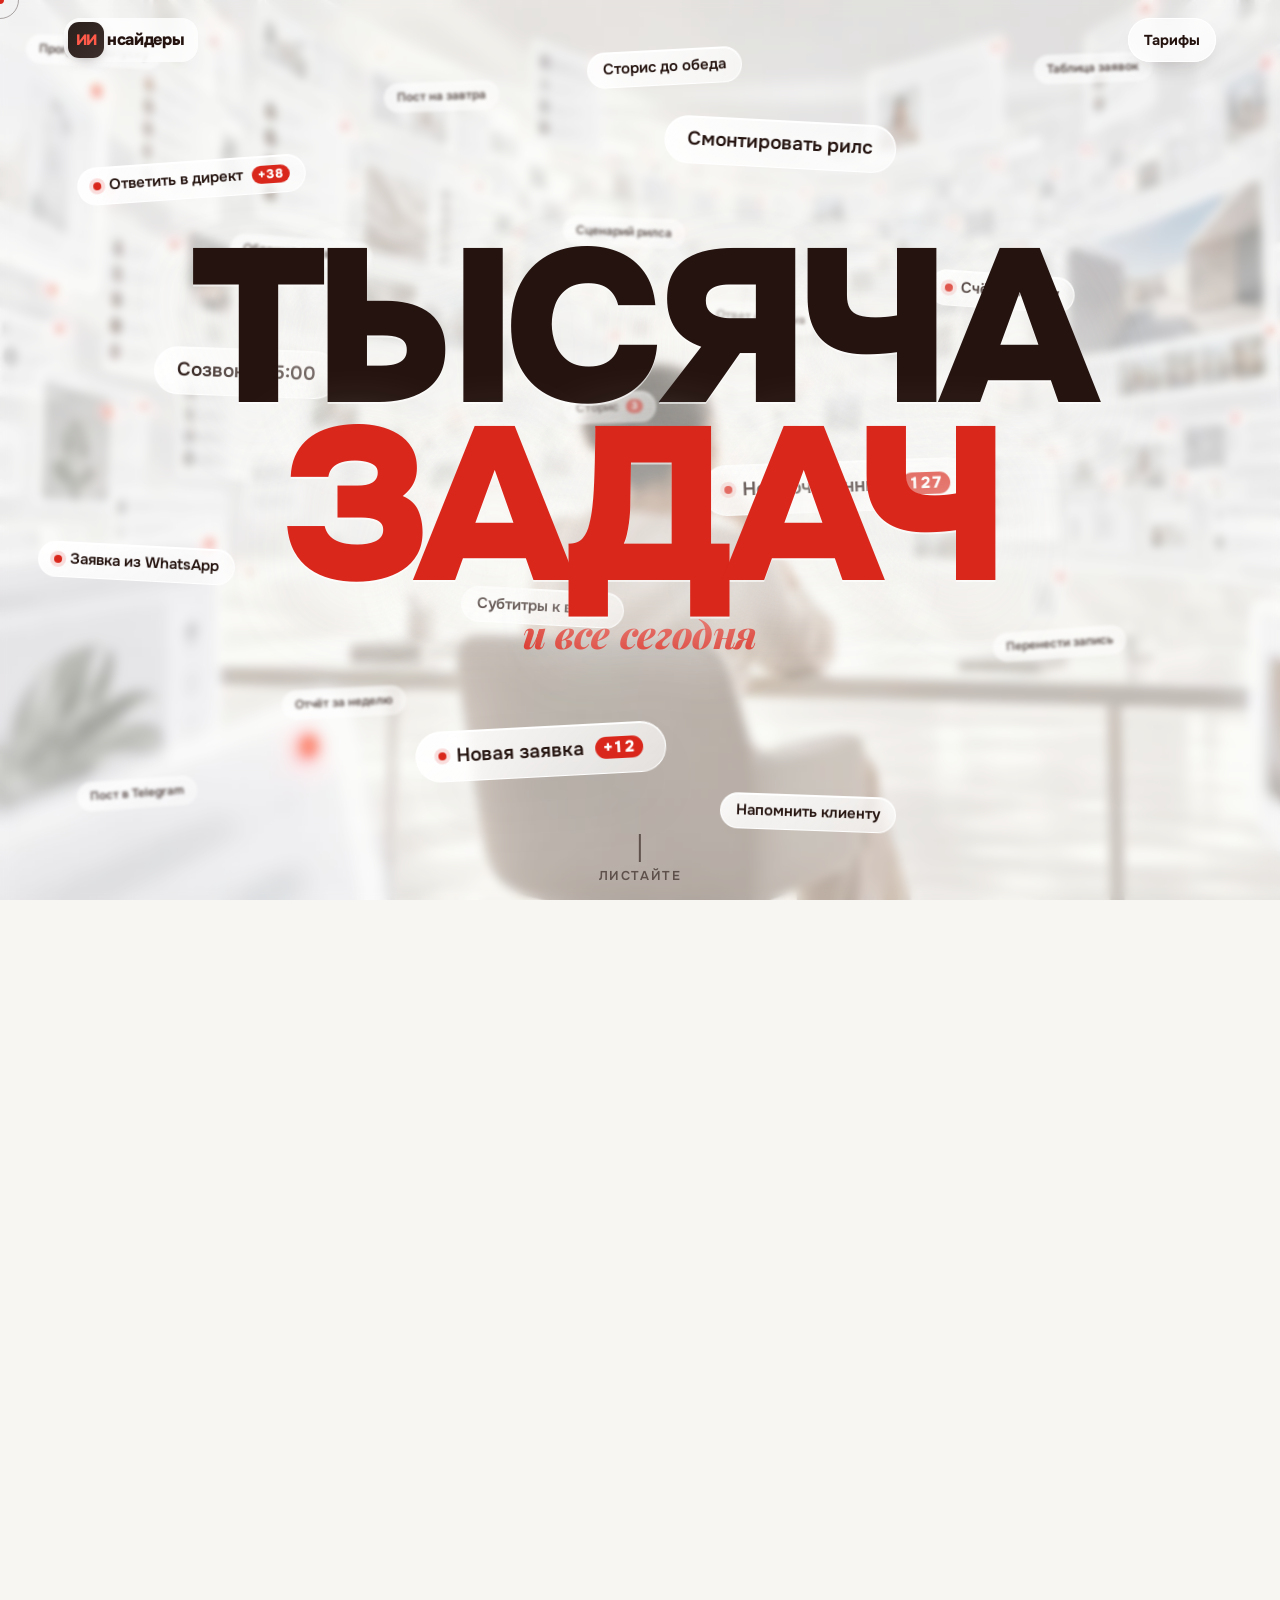
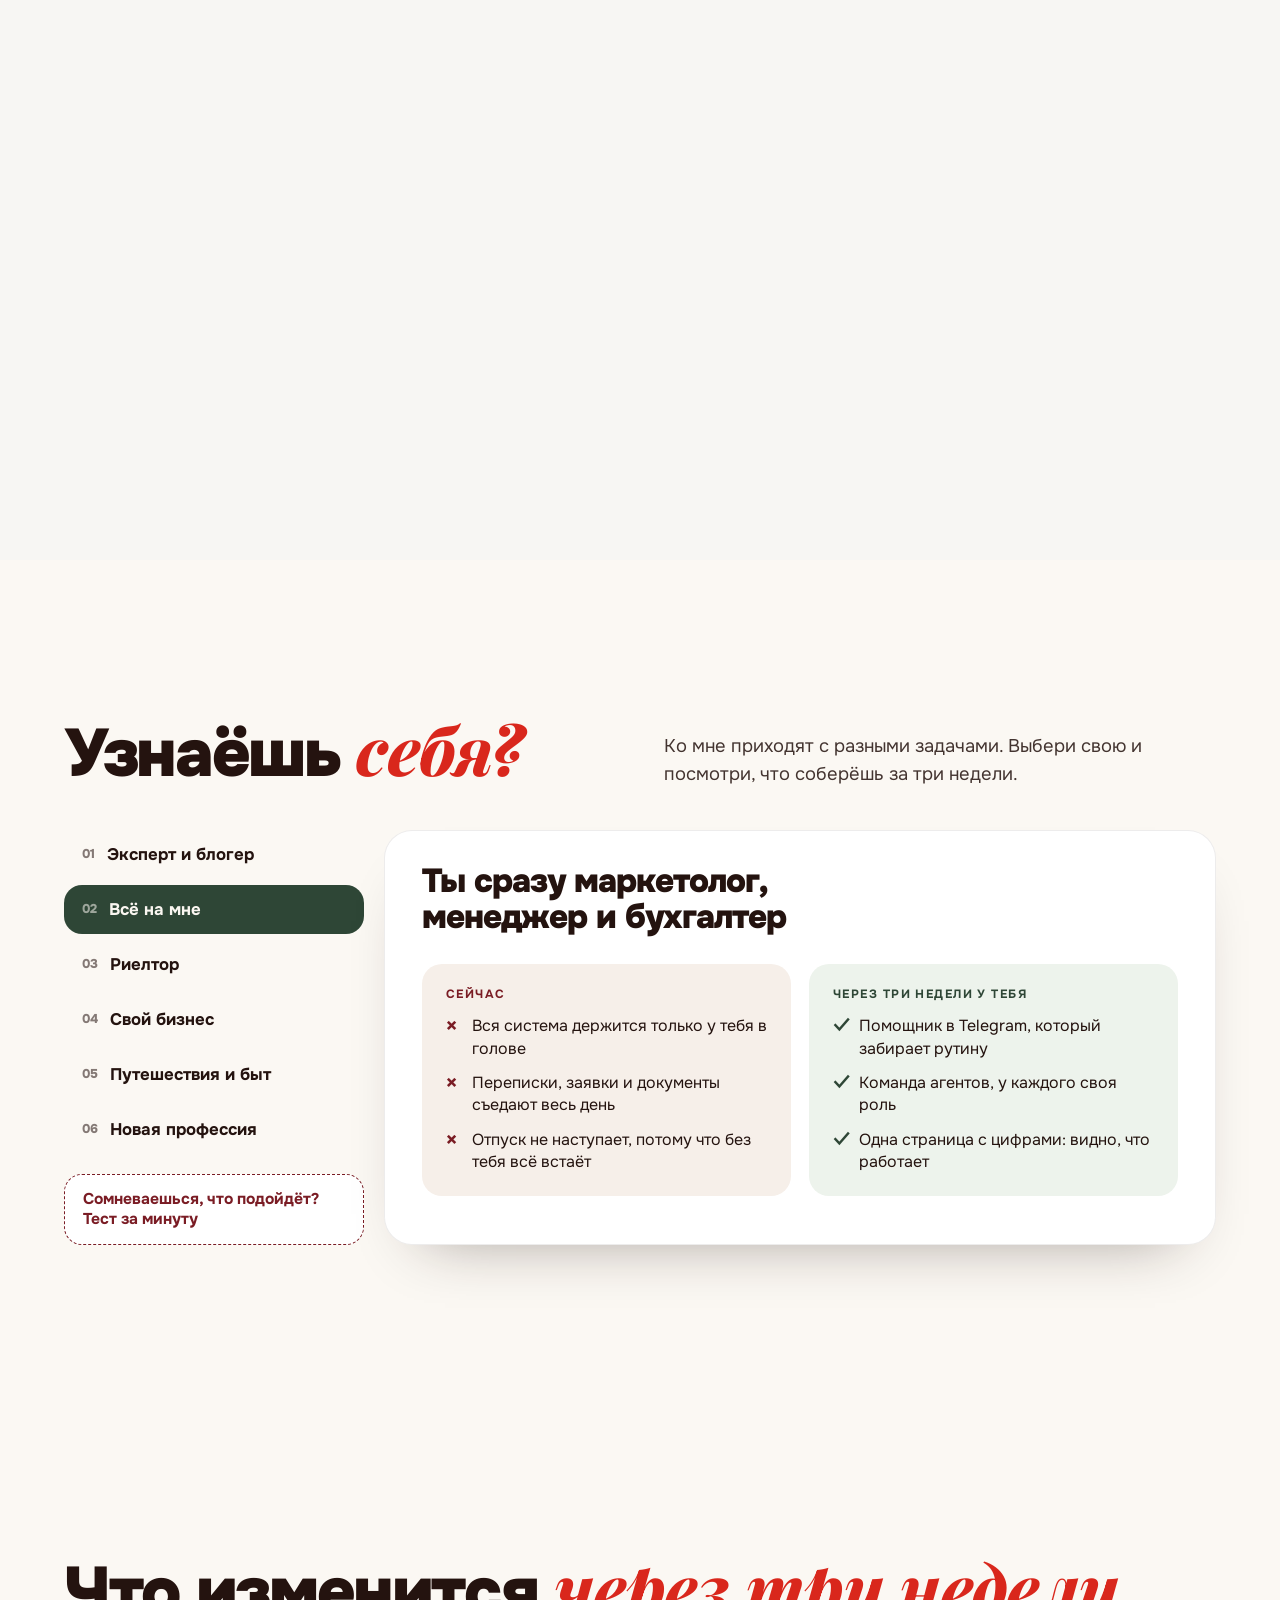
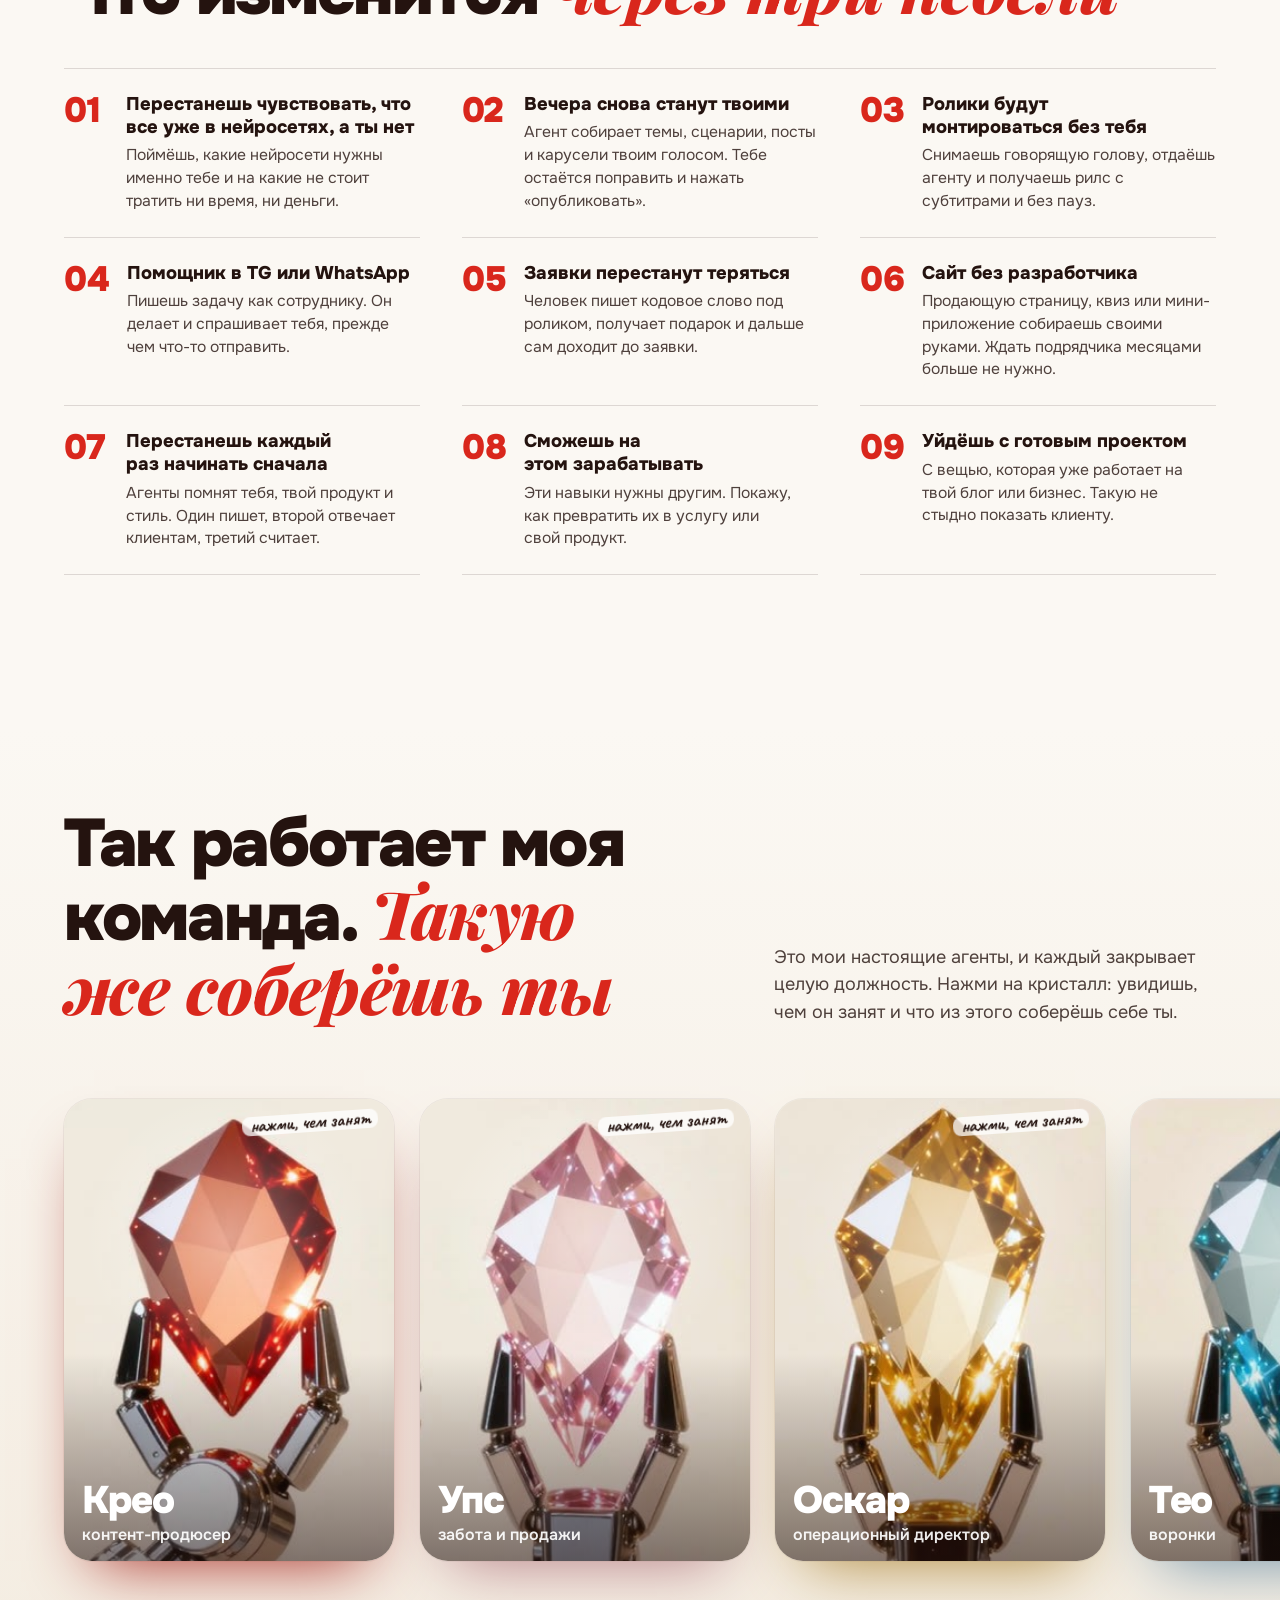
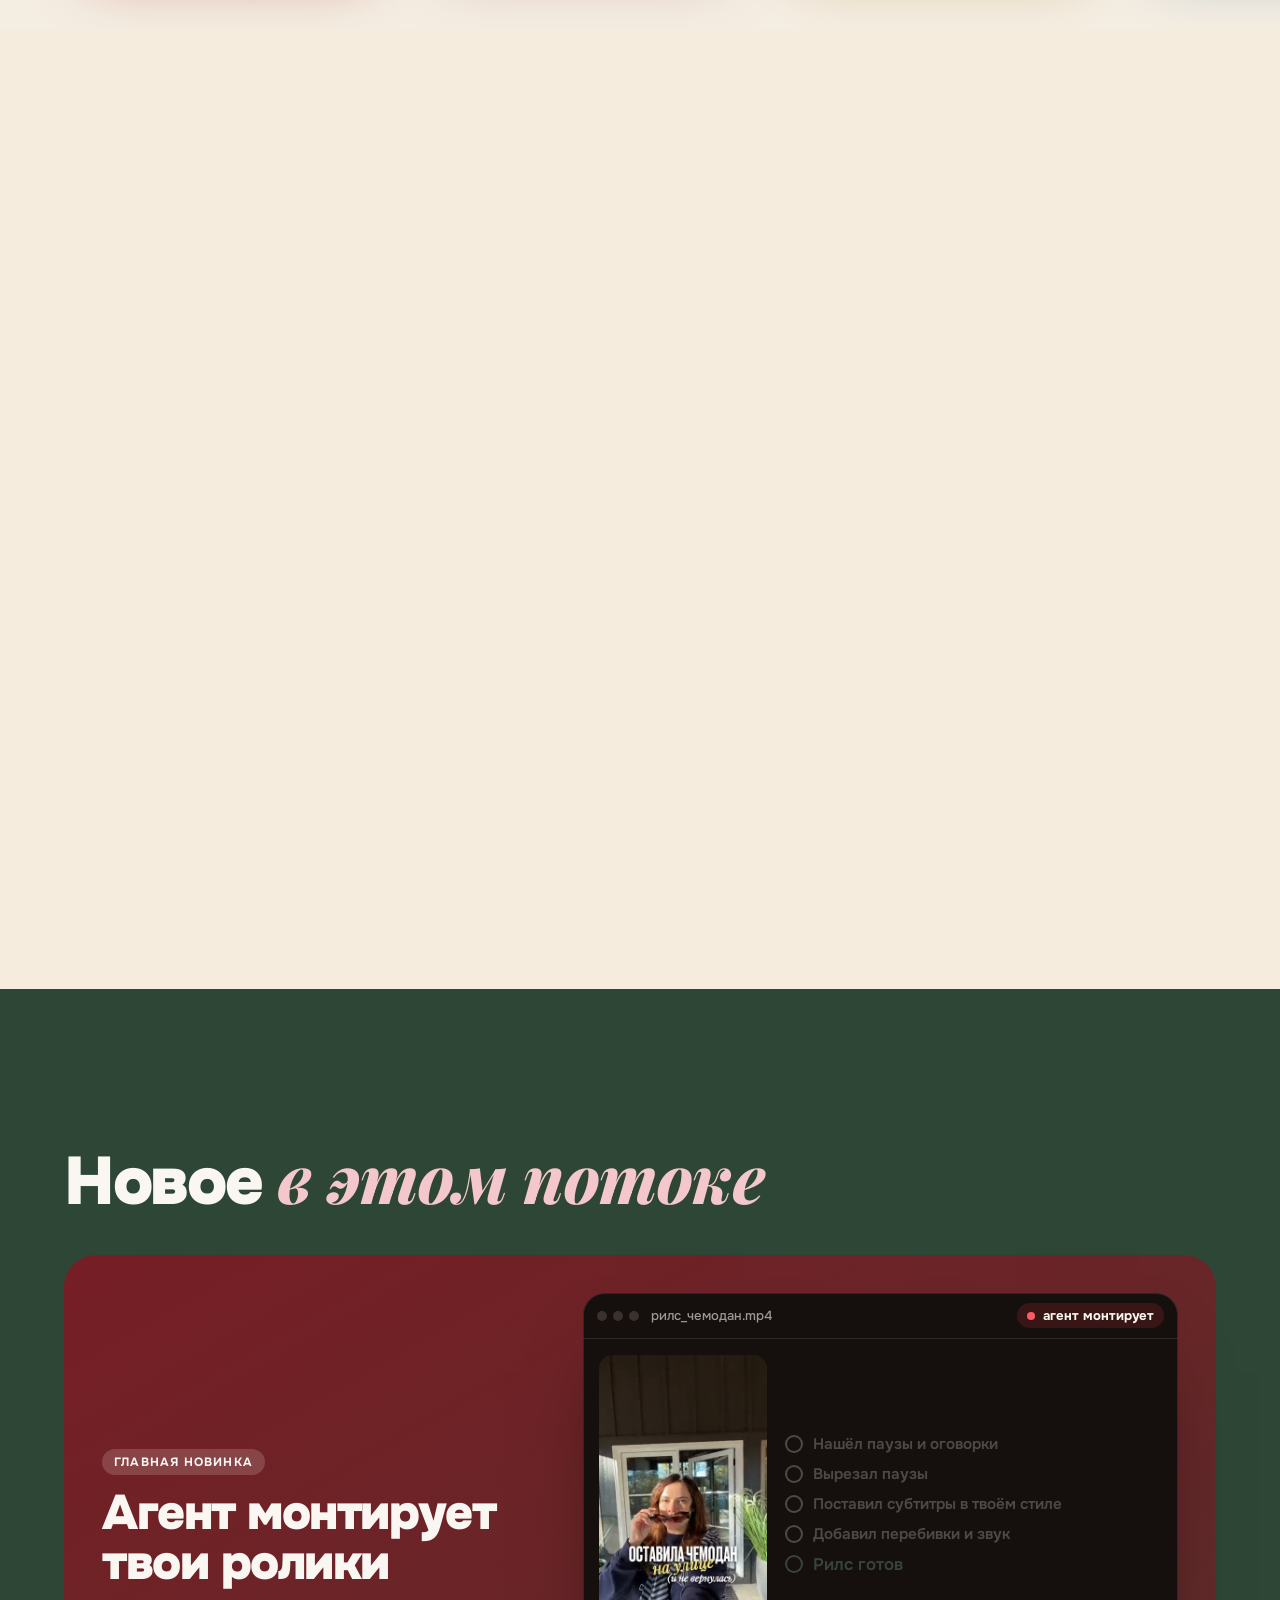
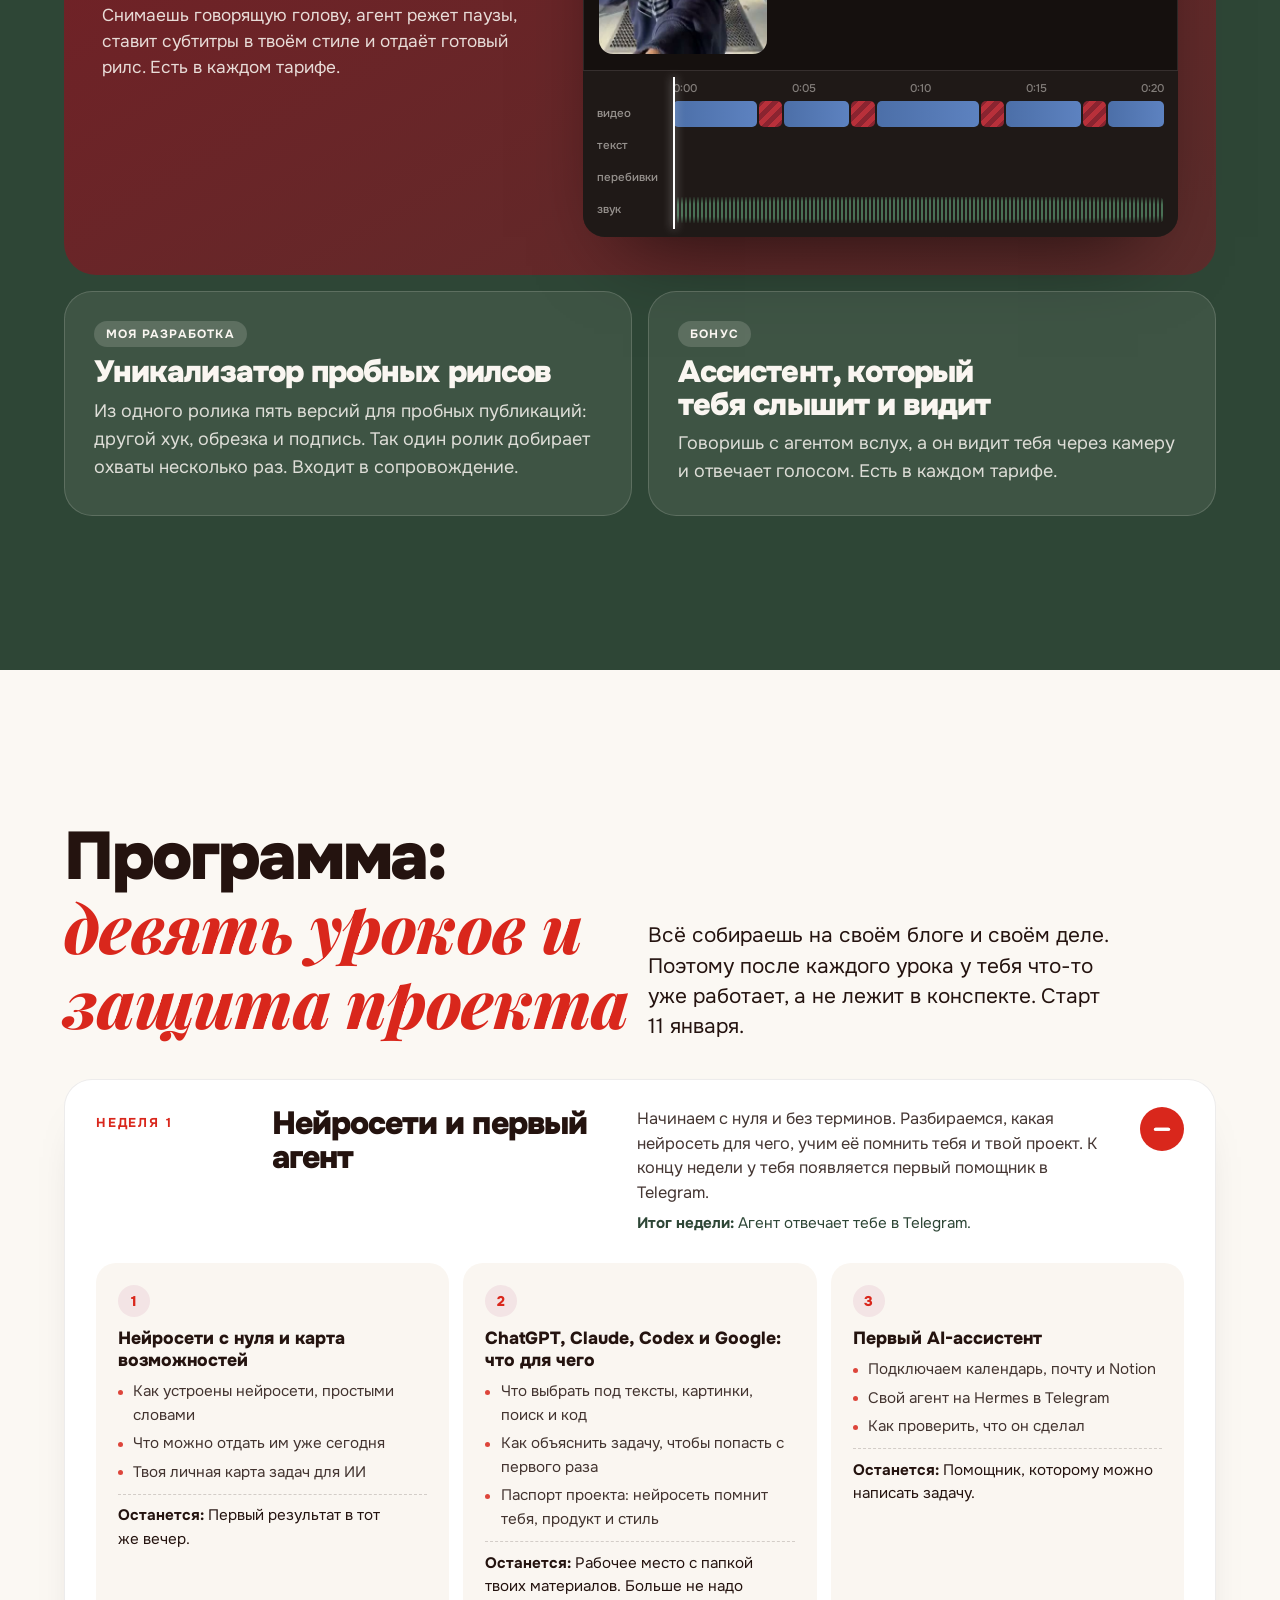
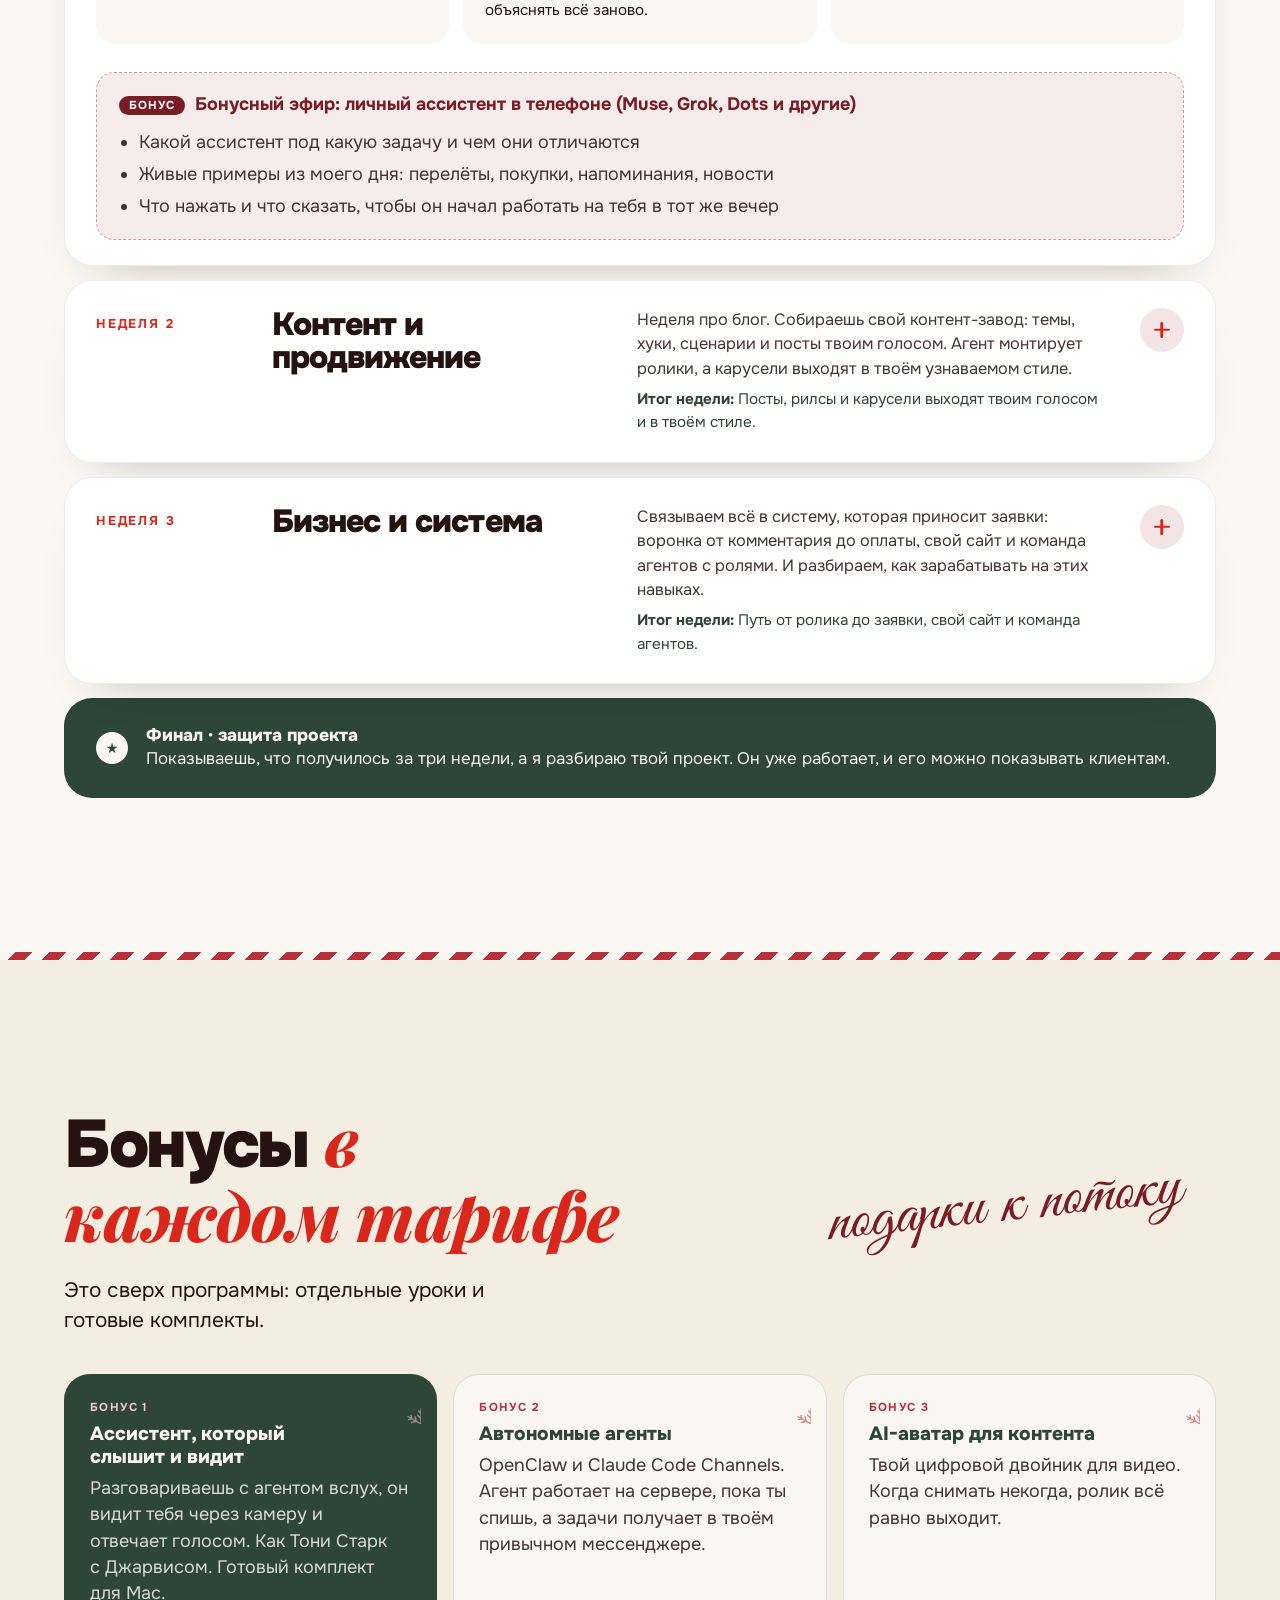
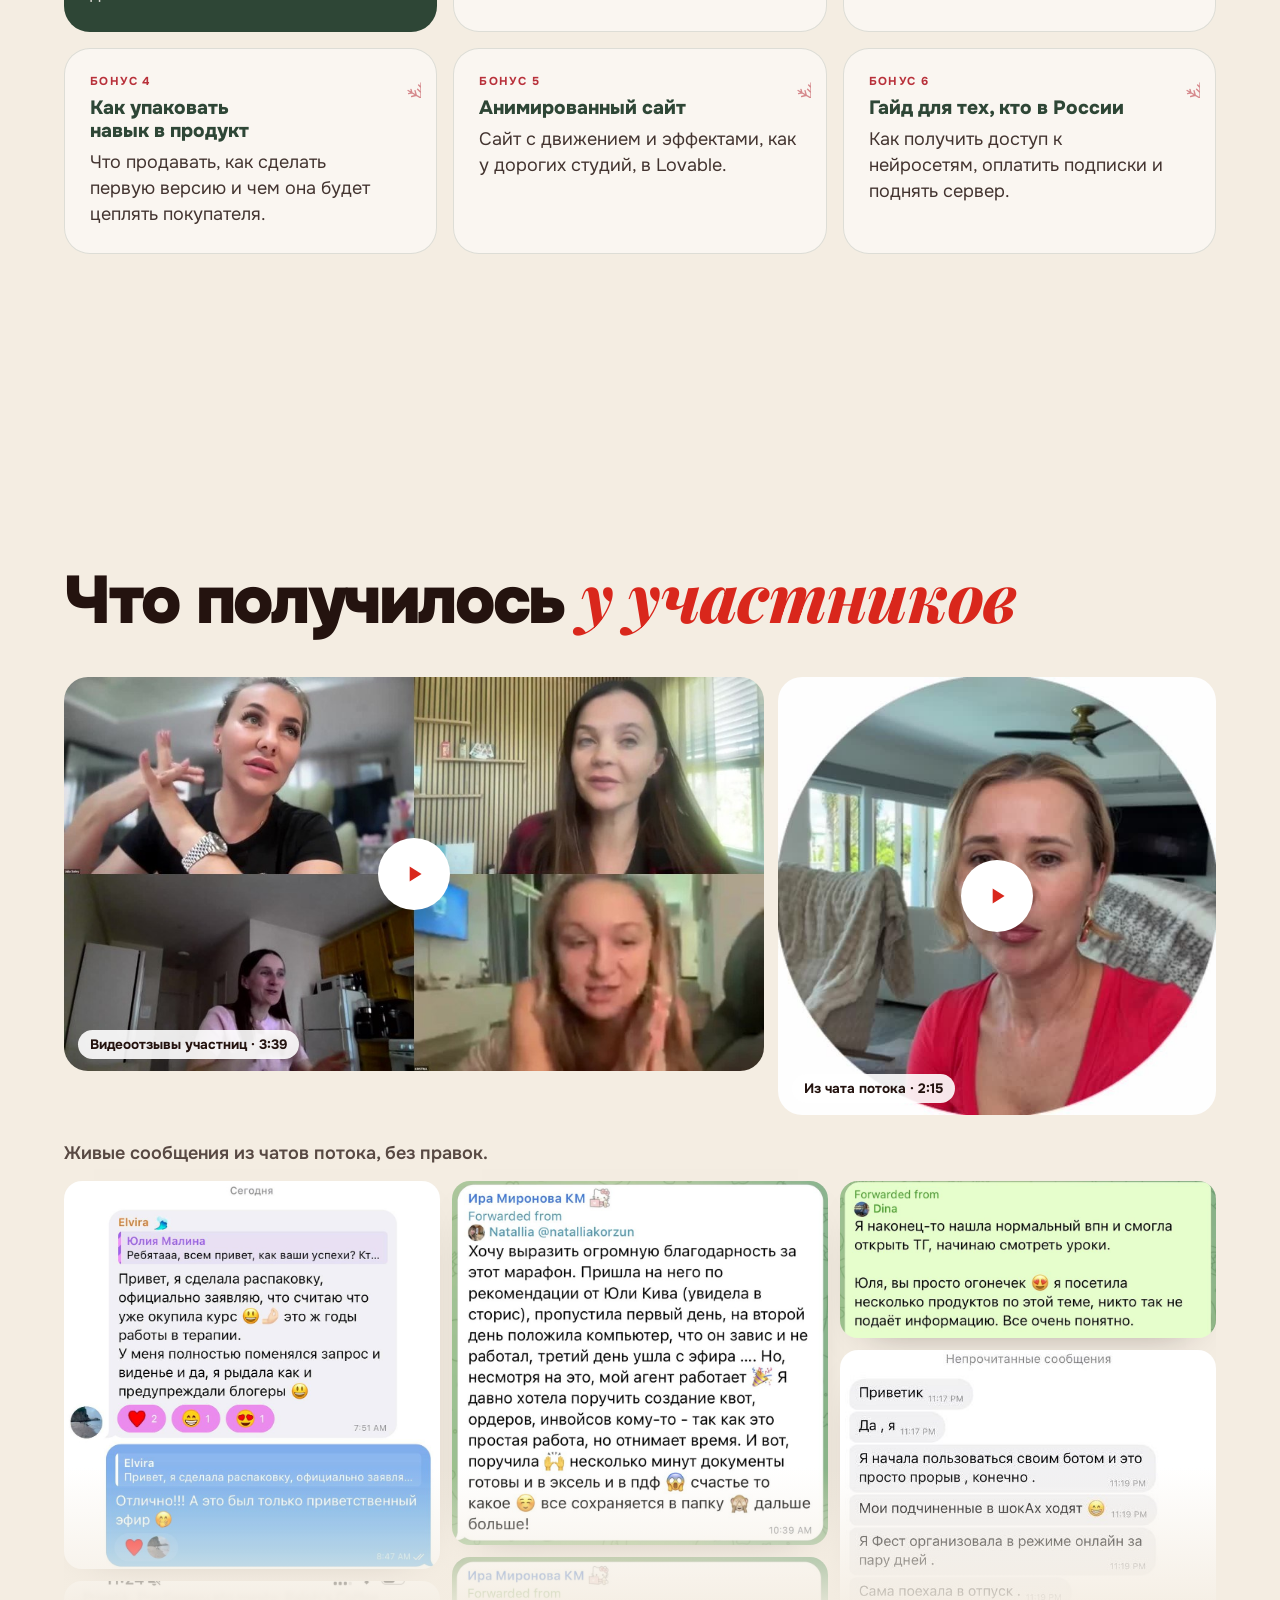
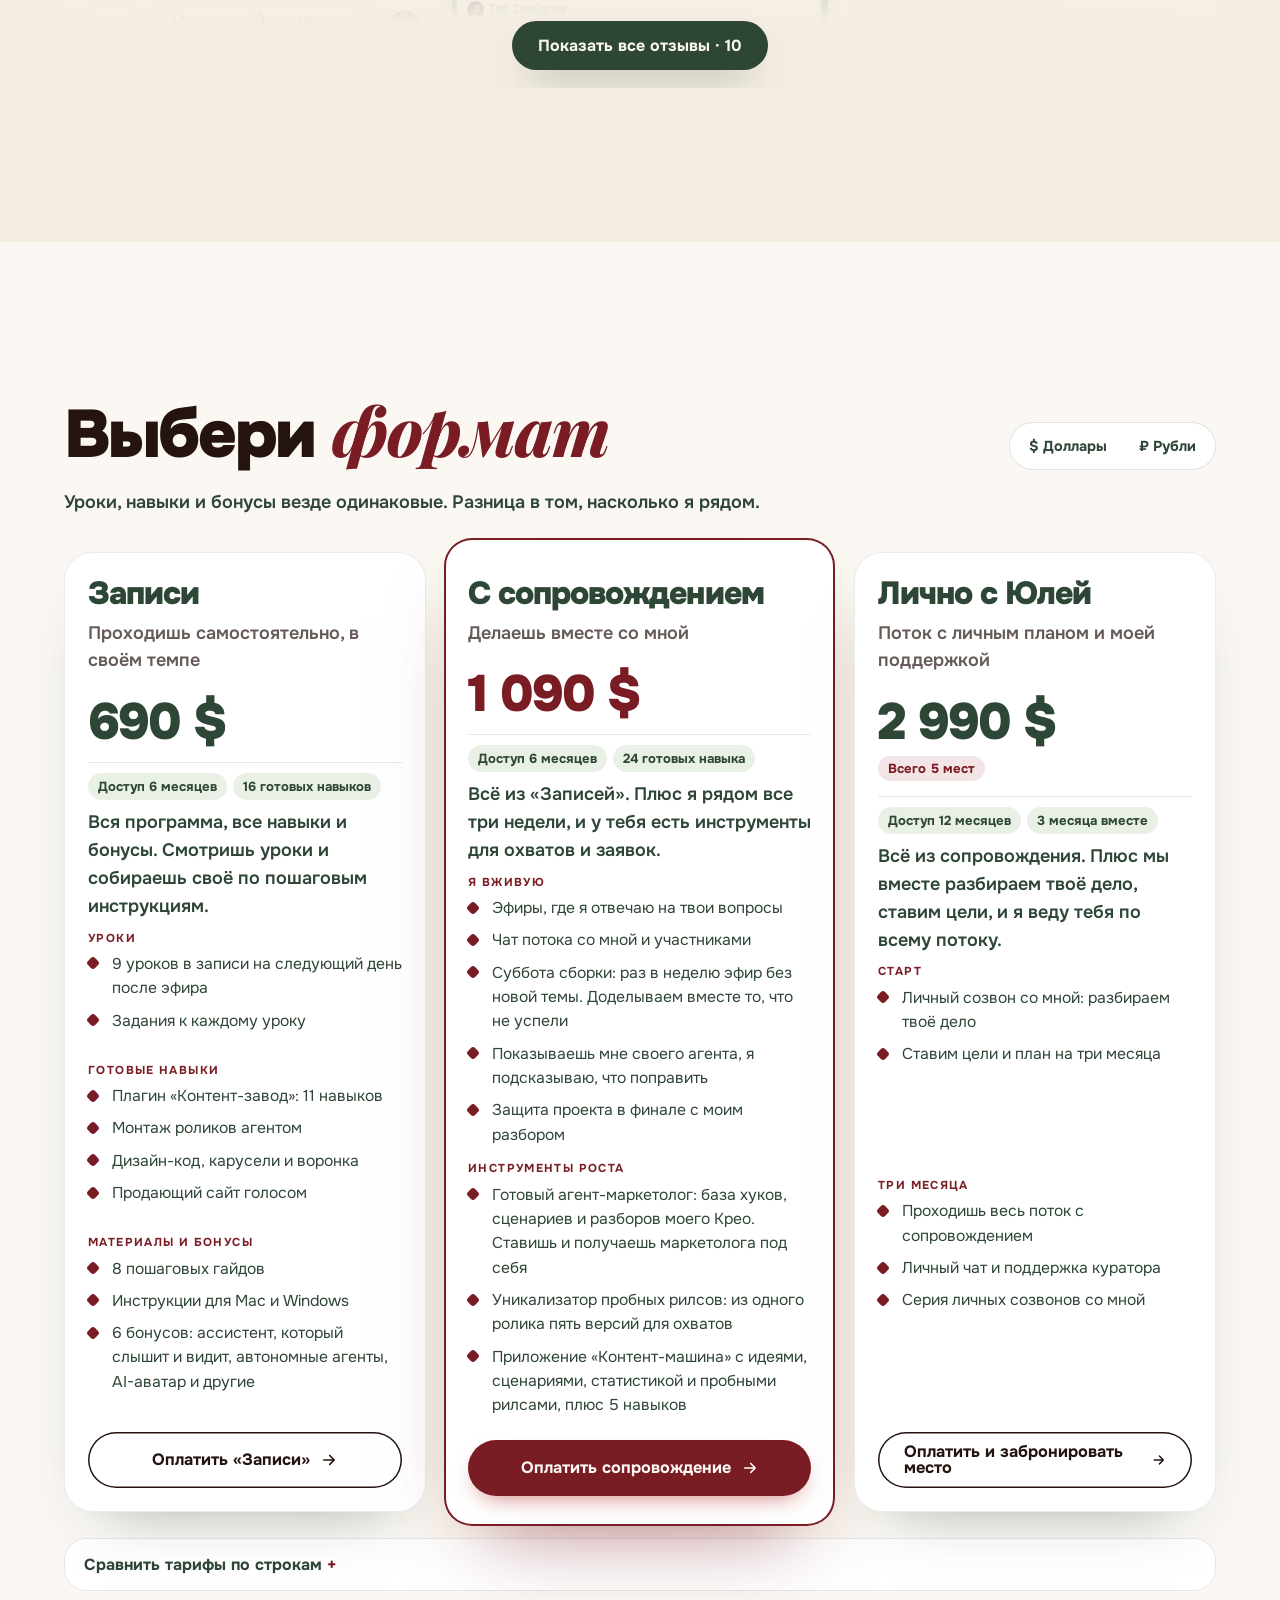
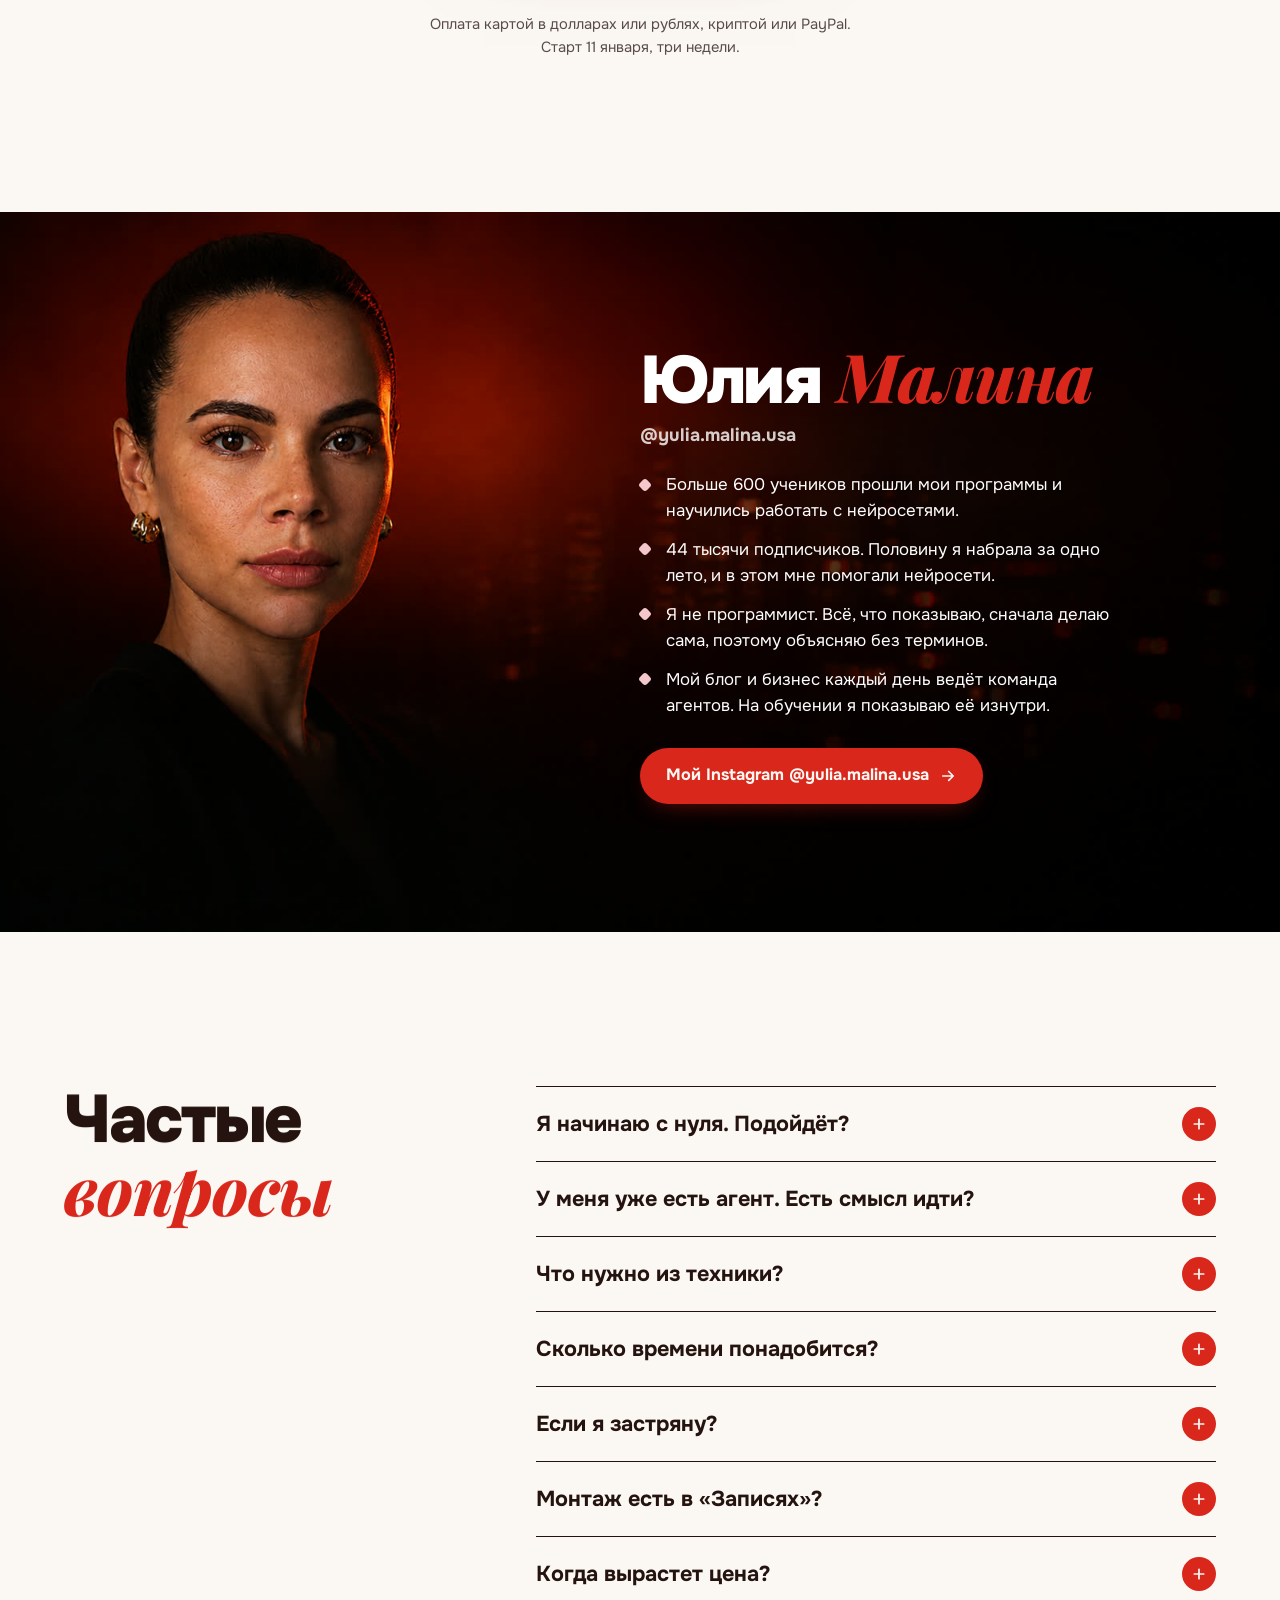
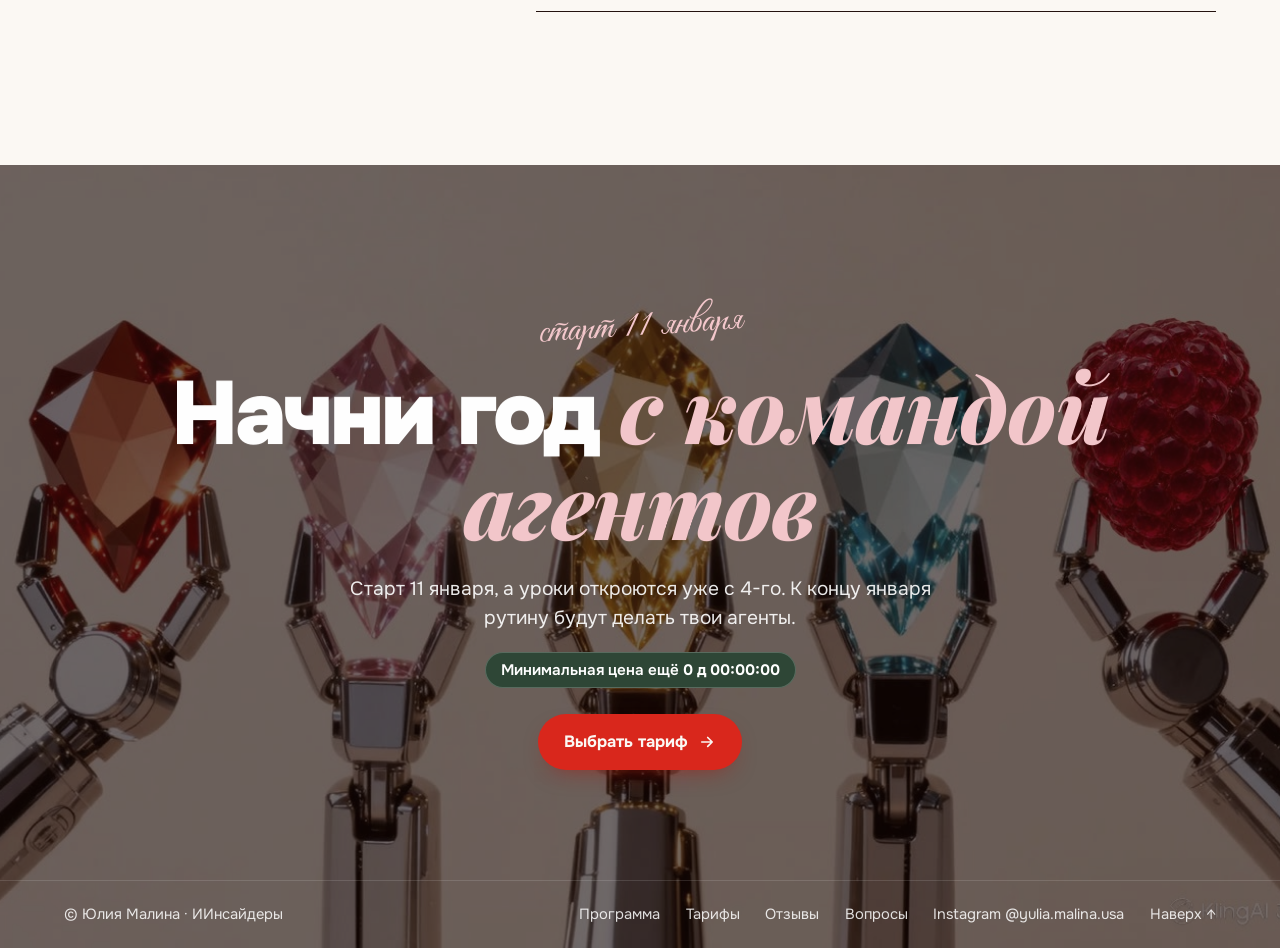
==== commit 93e06723: "Боевая версия ainsiders.club" ====
--- a/live/index.html
+++ b/live/index.html
@@ -1,4 +1,4 @@
-<!DOCTYPE html><html lang="ru" data-fonts="1"> <head><meta charset="utf-8"><meta name="viewport" content="width=device-width, initial-scale=1"><title>ИИнсайдеры 3.0 · команда AI-агентов за три недели</title><meta name="description" content="Интенсив Юлии Малиной: за три недели собери свою команду AI-агентов. Готовые навыки, монтаж роликов агентом, сайт голосом. Старт 1 декабря."><link rel="preconnect" href="https://fonts.googleapis.com"><link rel="preconnect" href="https://fonts.gstatic.com" crossorigin><link rel="stylesheet" href="https://fonts.googleapis.com/css2?family=Bad+Script&family=Caveat:wght@500;700&family=Inter:wght@400;500;700;800;900&family=Lora:ital,wght@0,500;0,700;1,500;1,700&family=Onest:wght@400;500;600;800;900&family=PT+Serif:ital,wght@0,400;0,700;1,400;1,700&family=Playfair+Display:ital,wght@0,600;0,800;0,900;1,600;1,800;1,900&family=Unbounded:wght@500;700;900&display=swap"><script>
+<!DOCTYPE html><html lang="ru" data-fonts="1"> <head><meta charset="utf-8"><meta name="viewport" content="width=device-width, initial-scale=1"><title>ИИнсайдеры 3.0 · команда AI-агентов за три недели</title><meta name="description" content="Интенсив Юлии Малиной: за три недели собери свою команду AI-агентов. Готовые навыки, монтаж роликов агентом, сайт голосом. Старт 11 января."><link rel="preconnect" href="https://fonts.googleapis.com"><link rel="preconnect" href="https://fonts.gstatic.com" crossorigin><link rel="stylesheet" href="https://fonts.googleapis.com/css2?family=Bad+Script&family=Caveat:wght@500;700&family=Inter:wght@400;500;700;800;900&family=Lora:ital,wght@0,500;0,700;1,500;1,700&family=Onest:wght@400;500;600;800;900&family=PT+Serif:ital,wght@0,400;0,700;1,400;1,700&family=Playfair+Display:ital,wght@0,600;0,800;0,900;1,600;1,800;1,900&family=Unbounded:wght@500;700;900&display=swap"><script>
       // восстановить выбор из панели до отрисовки, чтобы не мигало
       try {
         const s = JSON.parse(localStorage.getItem('proto-settings-2') || '{}');
@@ -7,7 +7,7 @@
         if (s.scale) h.style.setProperty('--h-scale', s.scale);
         if (s.accent) h.style.setProperty('--c-red', s.accent);
       } catch (e) {}
-    </script><link rel="stylesheet" href="https://juliamiami.github.io/preview-3/live/_astro/index.MuqTlsoh.css"><link rel="canonical" href="https://ainsiders.club/"><meta property="og:type" content="website"><meta property="og:url" content="https://ainsiders.club/"><meta property="og:image" content="https://juliamiami.github.io/preview-3/live/media/hero/end.jpg"><meta name="twitter:card" content="summary_large_image"><meta property="og:title" content="ИИнсайдеры 3.0 · команда AI-агентов за три недели"><meta property="og:description" content="Интенсив Юлии Малиной: за три недели собери свою команду AI-агентов. Готовые навыки, монтаж роликов агентом, сайт голосом. Старт 1 декабря."><style>#lovable-badge{display:none!important}</style></head> <body>  <main> <div class="home" id="top" data-astro-cid-xhaoqxbd> <svg width="0" height="0" style="position:absolute" aria-hidden="true" xmlns="http://www.w3.org/2000/svg"><defs> <symbol id="flake1" viewBox="-50 -50 100 100"><g id="fa"><path d="M0 0V-44M0-16-10-26M0-16 10-26M0-31-7-38M0-31 7-38"></path></g><use href="#fa" transform="rotate(60)"></use><use href="#fa" transform="rotate(120)"></use><use href="#fa" transform="rotate(180)"></use><use href="#fa" transform="rotate(240)"></use><use href="#fa" transform="rotate(300)"></use></symbol> <symbol id="flake2" viewBox="-50 -50 100 100"><circle r="5"></circle><g id="fb"><path d="M0-9V-34M0-22-8-29M0-22 8-29"></path><circle cy="-39.5" r="4.5"></circle></g><use href="#fb" transform="rotate(60)"></use><use href="#fb" transform="rotate(120)"></use><use href="#fb" transform="rotate(180)"></use><use href="#fb" transform="rotate(240)"></use><use href="#fb" transform="rotate(300)"></use></symbol> <symbol id="flake3" viewBox="-50 -50 100 100"><g id="fc"><path d="M0-5V-20M0-36V-45M0-20-6-28 0-36 6-28Z"></path></g><use href="#fc" transform="rotate(60)"></use><use href="#fc" transform="rotate(120)"></use><use href="#fc" transform="rotate(180)"></use><use href="#fc" transform="rotate(240)"></use><use href="#fc" transform="rotate(300)"></use></symbol> <symbol id="ginger" viewBox="0 0 100 110"> <g stroke="#A9744F" stroke-linecap="round"><path d="M38 47 16 57M62 47 84 57" stroke-width="17"></path><path d="M43 70 33 96M57 70 67 96" stroke-width="18"></path></g> <rect x="33" y="33" width="34" height="42" rx="13" fill="#A9744F"></rect> <circle cx="50" cy="22" r="17" fill="#A9744F"></circle> <g fill="none" stroke="#FAF6F1" stroke-width="2.2" stroke-linecap="round" stroke-linejoin="round"> <path d="M19 47l3 2.4-3 2.4 3 2.4-3 2.4 3 2.4"></path><path d="M81 47l-3 2.4 3 2.4-3 2.4 3 2.4-3 2.4"></path> <path d="M29 89l2.2 3 2.2-3 2.2 3 2.2-3 2.2 3"></path><path d="M60 89l2.2 3 2.2-3 2.2 3 2.2-3 2.2 3"></path> <path d="M44 26.5q6 5 12 0"></path><path d="M39 12q11-8 22 0"></path> </g> <g fill="#FAF6F1"><circle cx="44" cy="20" r="2.2"></circle><circle cx="56" cy="20" r="2.2"></circle><circle cx="50" cy="53" r="2.4"></circle><circle cx="50" cy="63" r="2.4"></circle></g> <g fill="#7A1C24"><path d="M50 40 41 35.5v9zM50 40l9-4.5v9z"></path><circle cx="50" cy="40" r="2.4"></circle></g> </symbol> <symbol id="bear" viewBox="0 0 100 112"> <g fill="#A9744F"><circle cx="35" cy="101" r="10"></circle><circle cx="65" cy="101" r="10"></circle><ellipse cx="50" cy="77" rx="22" ry="24"></ellipse></g> <g fill="#DCC7AE"><circle cx="35" cy="102" r="5"></circle><circle cx="65" cy="102" r="5"></circle><ellipse cx="50" cy="81" rx="12" ry="13"></ellipse></g> <path d="M31 63 20 79M69 63 80 79" stroke="#A9744F" stroke-width="13" stroke-linecap="round"></path> <g fill="#A9744F"><circle cx="32" cy="15" r="9"></circle><circle cx="68" cy="15" r="9"></circle></g> <g fill="#DCC7AE"><circle cx="32" cy="15" r="4.5"></circle><circle cx="68" cy="15" r="4.5"></circle></g> <circle cx="50" cy="31" r="20" fill="#A9744F"></circle> <ellipse cx="50" cy="38" rx="9.5" ry="7" fill="#DCC7AE"></ellipse> <ellipse cx="50" cy="34.5" rx="3.6" ry="2.5" fill="#4B2C20"></ellipse> <path d="M50 37v2.5M46.5 40.5q3.5 2.4 7 0" stroke="#4B2C20" stroke-width="1.6" fill="none" stroke-linecap="round"></path> <g fill="#4B2C20"><circle cx="42" cy="27" r="2.3"></circle><circle cx="58" cy="27" r="2.3"></circle></g> <path d="M30 50q20 8 40 0v7q-20 8-40 0z" fill="#7A1C24"></path> <path d="M57 57l7-1 3 17-7 1z" fill="#7A1C24"></path> <path d="M38 53.5v7M45 55v7.5M55 55v7.5M62 53.5v7M58.5 66l7-1" stroke="#2E4636" stroke-width="1.6"></path> </symbol> <symbol id="robot" viewBox="0 0 100 112"> <path d="M50 16V7" stroke="#A9744F" stroke-width="3.5" stroke-linecap="round"></path> <circle cx="50" cy="6" r="5" fill="#B8303A"></circle> <path d="M47.6 4.2q1-1.7 3.2-1.8" stroke="#FAF6F1" stroke-width="1.3" fill="none" stroke-linecap="round"></path> <path d="M31 60 17 75M69 60 83 75" stroke="#A9744F" stroke-width="12" stroke-linecap="round"></path> <g fill="#A9744F"><rect x="35" y="82" width="12" height="18" rx="4"></rect><rect x="53" y="82" width="12" height="18" rx="4"></rect><rect x="31" y="95" width="18" height="10" rx="5"></rect><rect x="51" y="95" width="18" height="10" rx="5"></rect><rect x="20" y="25" width="10" height="13" rx="4"></rect><rect x="70" y="25" width="10" height="13" rx="4"></rect></g> <rect x="26" y="15" width="48" height="33" rx="10" fill="#A9744F"></rect> <rect x="29" y="50" width="42" height="36" rx="9" fill="#A9744F"></rect> <g fill="none" stroke="#FAF6F1" stroke-width="2.2" stroke-linecap="round" stroke-linejoin="round"> <rect x="33" y="21" width="34" height="21" rx="6"></rect> <path d="M39.5 32q3.5-4.5 7 0M53.5 32q3.5-4.5 7 0M46 36.5q4 2.6 8 0"></path> <rect x="38" y="58" width="24" height="18" rx="4"></rect> <path d="M16.6 66.6q3 1 4.4 4.1q1.4 3 4.4 4.1M83.4 66.6q-3 1-4.4 4.1q-1.4 3-4.4 4.1"></path> <path d="M33 100l2.3-2 2.3 2 2.3-2 2.3 2 2.3-2 2.3 2M53 100l2.3-2 2.3 2 2.3-2 2.3 2 2.3-2 2.3 2"></path> <path d="M25 28.5v6M75 28.5v6"></path> </g> <path d="M50 72.5c-5-3.6-7-6-7-8.4 0-1.9 1.5-3.3 3.3-3.3 1.6 0 2.9 1 3.7 2.2.8-1.2 2.1-2.2 3.7-2.2 1.8 0 3.3 1.4 3.3 3.3 0 2.4-2 4.8-7 8.4z" fill="#7A1C24"></path> <g fill="#7A1C24"><path d="M50 49.5l-8-4.2v8.4zM50 49.5l8-4.2v8.4z"></path><circle cx="50" cy="49.5" r="2.3"></circle></g> </symbol> <symbol id="orb" viewBox="0 0 100 112"> <circle cx="50" cy="13" r="5" fill="none" stroke="#A9744F" stroke-width="2.4"></circle> <rect x="41" y="17" width="18" height="11" rx="2.5" fill="#DCC7AE"></rect> <path d="M45 18.5v8M50 18.5v8M55 18.5v8" stroke="#A9744F" stroke-width="1.2"></path> <circle cx="50" cy="65" r="38" fill="#7A1C24"></circle> <rect x="27" y="51" width="46" height="28" rx="12" fill="#2E4636"></rect> <g fill="#FAF6F1"><circle cx="41" cy="63" r="3.6"></circle><circle cx="59" cy="63" r="3.6"></circle></g> <path d="M45 70q5 3.5 10 0" stroke="#FAF6F1" stroke-width="2" fill="none" stroke-linecap="round"></path> <g fill="none" stroke="#FAF6F1" stroke-linecap="round"><path d="M17 49q33-14 66 0M18 83q32 14 64 0" stroke-width="2.6" stroke-dasharray="0.1 5.5"></path><path d="M28 41q6-8 15-10" stroke-width="2.4" opacity=".5"></path></g> </symbol> <symbol id="robot-line" viewBox="0 0 100 100"> <path d="M50 18V10"></path><circle cx="50" cy="7" r="3"></circle> <rect x="26" y="18" width="48" height="32" rx="10"></rect> <path d="M26 30h-5v9h5M74 30h5v9h-5"></path> <path d="M40 33q3.5-4 7 0M53 33q3.5-4 7 0M46 40q4 2.5 8 0"></path> <rect x="31" y="56" width="38" height="30" rx="8"></rect> <path d="M31 63 20 76M69 63 80 76M40 86v8M60 86v8"></path> <path d="M50 77c-4-3-6-5-6-7a3 3 0 0 1 6-1 3 3 0 0 1 6 1c0 2-2 4-6 7z"></path> </symbol></defs></svg> <section class="mh" data-mhero data-astro-cid-ymcnves6> <div class="mh__media" data-astro-cid-ymcnves6> <img src="https://juliamiami.github.io/preview-3/live/media/hero/end.jpg" alt="Юлия Малина с ИИ-агентом на ладони" fetchpriority="high" data-astro-cid-ymcnves6> <header class="mh__top" data-astro-cid-ymcnves6> <a class="logo" href="#top" aria-label="ИИнсайдеры" data-astro-cid-tvrurpns><span class="logo__mark" data-astro-cid-tvrurpns>ИИ</span><span class="logo__word" data-astro-cid-tvrurpns>нсайдеры</span></a>  <a class="mh__price" href="#price" data-astro-cid-ymcnves6>Тарифы</a> </header> <div class="mh__chips" aria-hidden="true" data-astro-cid-ymcnves6> <span class="mh__chip" style="left:6%;top:20%;--i:0" data-astro-cid-ymcnves6> <i class="mh__tick" data-astro-cid-ymcnves6></i><span class="mh__ct" data-astro-cid-ymcnves6>Ответить в директ</span><b data-astro-cid-ymcnves6>+38</b> </span><span class="mh__chip" style="left:34%;top:38%;--i:1" data-astro-cid-ymcnves6> <i class="mh__tick" data-astro-cid-ymcnves6></i><span class="mh__ct" data-astro-cid-ymcnves6>Смонтировать рилс</span> </span><span class="mh__chip" style="left:10%;top:56%;--i:2" data-astro-cid-ymcnves6> <i class="mh__tick" data-astro-cid-ymcnves6></i><span class="mh__ct" data-astro-cid-ymcnves6>Новая заявка</span><b data-astro-cid-ymcnves6>+12</b> </span> </div> </div> <div class="mh__body" data-astro-cid-ymcnves6> <p class="mh__over" data-astro-cid-ymcnves6>Поток 3.0 · старт 1 декабря · последний в году</p> <h1 class="mh__h1" data-astro-cid-ymcnves6>Тебе не нужна тысяча задач. Тебе нужен <em class="acc" data-astro-cid-ymcnves6>один агент</em></h1> <p class="mh__lead" data-astro-cid-ymcnves6>Начнём с одного агента в Telegram. За три недели к нему добавится команда: пишет посты твоим голосом, монтирует ролики и принимает заявки.</p> <a class="btn mh__cta" href="#price" data-astro-cid-ymcnves6>Выбрать тариф <svg viewBox="0 0 24 24" fill="none" stroke="currentColor" stroke-width="2.2" stroke-linecap="round" stroke-linejoin="round" aria-hidden="true"><path d="M5 12h14M13 6l6 6-6 6"></path></svg></a> <a class="mh__link" href="#program" data-astro-cid-ymcnves6>Смотреть программу</a> </div> </section>  <section class="story" data-story data-frames="92" data-astro-cid-dd44gz66> <div class="story__pin" data-astro-cid-dd44gz66> <canvas class="story__seq" data-seq aria-hidden="true" data-astro-cid-dd44gz66></canvas> <img class="story__still story__still--a" data-a src="https://juliamiami.github.io/preview-3/live/media/hero/start.jpg" alt="" fetchpriority="high" data-astro-cid-dd44gz66> <img class="story__still story__still--b" data-b src="https://juliamiami.github.io/preview-3/live/media/hero/end.jpg" alt="Юлия Малина с ИИ-агентом на ладони" data-astro-cid-dd44gz66> <div class="story__veil" aria-hidden="true" data-astro-cid-dd44gz66></div> <header class="story__top wrap" data-astro-cid-dd44gz66> <a class="logo" href="#top" aria-label="ИИнсайдеры" data-astro-cid-tvrurpns><span class="logo__mark" data-astro-cid-tvrurpns>ИИ</span><span class="logo__word" data-astro-cid-tvrurpns>нсайдеры</span></a>  <a class="btn btn--glass" href="#price" data-astro-cid-dd44gz66>Тарифы</a> </header> <div class="story__frost" data-frost aria-hidden="true" data-astro-cid-dd44gz66></div> <div class="chaos" data-chaos aria-hidden="true" data-astro-cid-dd44gz66> <div class="chaos__layer" data-layer="1" data-astro-cid-dd44gz66> <span class="chip chip--1" style="left:30%;top:9%" data-side="-1" data-depth="1" data-astro-cid-dd44gz66> <span class="chip__in" style="--r:-2deg" data-astro-cid-dd44gz66>Пост на завтра</span> </span><span class="chip chip--1 chip--hm" style="left:44%;top:24%" data-side="-1" data-depth="1" data-astro-cid-dd44gz66> <span class="chip__in" style="--r:2deg" data-astro-cid-dd44gz66>Сценарий рилса</span> </span><span class="chip chip--1 chip--hm" style="left:88%;top:70%" data-side="1" data-depth="1" data-astro-cid-dd44gz66> <span class="chip__in" style="--r:-4deg" data-astro-cid-dd44gz66>Перенести запись</span> </span><span class="chip chip--1" style="left:22%;top:76%" data-side="-1" data-depth="1" data-astro-cid-dd44gz66> <span class="chip__in" style="--r:-3deg" data-astro-cid-dd44gz66>Отчёт за неделю</span> </span><span class="chip chip--1 chip--hm" style="left:64%;top:34%" data-side="1" data-depth="1" data-astro-cid-dd44gz66> <span class="chip__in" style="--r:4deg" data-astro-cid-dd44gz66>Ответ на отзыв</span> </span><span class="chip chip--1 chip--hm" style="left:2%;top:4%" data-side="-1" data-depth="1" data-astro-cid-dd44gz66> <span class="chip__in" style="--r:3deg" data-astro-cid-dd44gz66>Прогрев к запуску</span> </span><span class="chip chip--1 chip--hm" style="left:90%;top:6%" data-side="1" data-depth="1" data-astro-cid-dd44gz66> <span class="chip__in" style="--r:-2deg" data-astro-cid-dd44gz66>Таблица заявок</span> </span><span class="chip chip--1 chip--hm" style="left:18%;top:26%" data-side="-1" data-depth="1" data-astro-cid-dd44gz66> <span class="chip__in" style="--r:4deg" data-astro-cid-dd44gz66>Обложка для видео</span> </span><span class="chip chip--1 chip--hm" style="left:44%;top:44%" data-side="-1" data-depth="1" data-astro-cid-dd44gz66> <span class="chip__in" style="--r:-2deg" data-astro-cid-dd44gz66>Сторис<b class="chip__n tab" data-astro-cid-dd44gz66>3</b></span> </span><span class="chip chip--1 chip--hm" style="left:6%;top:86%" data-side="-1" data-depth="1" data-astro-cid-dd44gz66> <span class="chip__in" style="--r:-4deg" data-astro-cid-dd44gz66>Пост в Telegram</span> </span> </div><div class="chaos__layer" data-layer="2" data-astro-cid-dd44gz66> <span class="chip chip--2" style="left:6%;top:18%" data-side="-1" data-depth="2" data-astro-cid-dd44gz66> <span class="chip__in" style="--r:-4deg" data-astro-cid-dd44gz66><i class="chip__dot" data-astro-cid-dd44gz66></i>Ответить в директ<b class="chip__n tab" data-astro-cid-dd44gz66>+38</b></span> </span><span class="chip chip--2" style="left:84%;top:30%" data-side="1" data-depth="2" data-astro-cid-dd44gz66> <span class="chip__in" style="--r:4deg" data-astro-cid-dd44gz66><i class="chip__dot" data-astro-cid-dd44gz66></i>Счёт клиенту</span> </span><span class="chip chip--2 chip--hm" style="left:58%;top:6%" data-side="1" data-depth="2" data-astro-cid-dd44gz66> <span class="chip__in" style="--r:-3deg" data-astro-cid-dd44gz66>Сторис до обеда</span> </span><span class="chip chip--2 chip--hm" style="left:3%;top:60%" data-side="-1" data-depth="2" data-astro-cid-dd44gz66> <span class="chip__in" style="--r:3deg" data-astro-cid-dd44gz66><i class="chip__dot" data-astro-cid-dd44gz66></i>Заявка из WhatsApp</span> </span><span class="chip chip--2 chip--hm" style="left:36%;top:66%" data-side="-1" data-depth="2" data-astro-cid-dd44gz66> <span class="chip__in" style="--r:3deg" data-astro-cid-dd44gz66>Субтитры к видео</span> </span><span class="chip chip--2" style="left:70%;top:88%" data-side="1" data-depth="2" data-astro-cid-dd44gz66> <span class="chip__in" style="--r:2deg" data-astro-cid-dd44gz66>Напомнить клиенту</span> </span> </div><div class="chaos__layer" data-layer="3" data-astro-cid-dd44gz66> <span class="chip chip--3" style="left:70%;top:14%" data-side="1" data-depth="3" data-astro-cid-dd44gz66> <span class="chip__in" style="--r:3deg" data-astro-cid-dd44gz66>Смонтировать рилс</span> </span><span class="chip chip--3 chip--hm" style="left:12%;top:38%" data-side="-1" data-depth="3" data-astro-cid-dd44gz66> <span class="chip__in" style="--r:2deg" data-astro-cid-dd44gz66>Созвон в 15:00</span> </span><span class="chip chip--3 chip--hm" style="left:76%;top:52%" data-side="1" data-depth="3" data-astro-cid-dd44gz66> <span class="chip__in" style="--r:-2deg" data-astro-cid-dd44gz66><i class="chip__dot" data-astro-cid-dd44gz66></i>Непрочитанные<b class="chip__n tab" data-astro-cid-dd44gz66>127</b></span> </span><span class="chip chip--3" style="left:52%;top:80%" data-side="1" data-depth="3" data-astro-cid-dd44gz66> <span class="chip__in" style="--r:-3deg" data-astro-cid-dd44gz66><i class="chip__dot" data-astro-cid-dd44gz66></i>Новая заявка<b class="chip__n tab" data-astro-cid-dd44gz66>+12</b></span> </span> </div> </div> <div class="mega" data-one data-astro-cid-dd44gz66> <p class="mega__w mega__w--l" data-l data-astro-cid-dd44gz66>Тысяча</p> <p class="mega__w mega__w--r" data-r data-astro-cid-dd44gz66>задач</p> <p class="mega__sub" data-astro-cid-dd44gz66><em class="acc" data-astro-cid-dd44gz66>и все сегодня</em></p> </div> <div class="story__two wrap" data-two data-astro-cid-dd44gz66> <p class="story__over" data-astro-cid-dd44gz66>Поток 3.0 · старт 1 декабря · последний в этом году</p> <h1 class="story__h1" data-astro-cid-dd44gz66> <span class="line" data-astro-cid-dd44gz66><span data-astro-cid-dd44gz66>Тебе не нужна тысяча задач.</span></span> <span class="line" data-astro-cid-dd44gz66><span data-astro-cid-dd44gz66>Тебе нужен <em class="acc" data-astro-cid-dd44gz66>один агент</em></span></span> </h1> <p class="story__lead" data-astro-cid-dd44gz66>Начнём с одного агента, который отвечает тебе в Telegram. За три недели к нему добавится целая команда: пишут посты твоим голосом, монтируют ролики, принимают заявки и собирают сайт. А ты проверяешь и нажимаешь «отправить».</p> <div class="story__ctas" data-astro-cid-dd44gz66> <a class="btn" href="#price" data-astro-cid-dd44gz66>Выбрать тариф <svg viewBox="0 0 24 24" fill="none" stroke="currentColor" stroke-width="2.2" stroke-linecap="round" stroke-linejoin="round" aria-hidden="true"><path d="M5 12h14M13 6l6 6-6 6"></path></svg></a> <a class="btn btn--ghost" href="#program" data-astro-cid-dd44gz66>Программа</a> </div> </div> <p class="story__hint" data-hint aria-hidden="true" data-astro-cid-dd44gz66><span data-astro-cid-dd44gz66></span>листайте</p> </div> </section>  <script type="module" src="https://juliamiami.github.io/preview-3/live/_astro/HeroStory.astro_astro_type_script_index_0_lang.D4XMUpMO.js"></script> <div class="tb" data-tb aria-hidden="false" data-astro-cid-z5cyrknp> <a class="tb__a" href="#price" data-astro-cid-z5cyrknp> <span class="tb__stripe" aria-hidden="true" data-astro-cid-z5cyrknp></span> <span class="tb__txt" data-astro-cid-z5cyrknp><b data-astro-cid-z5cyrknp>Минимальная цена</b> до 22 ноября, 23:59 по Майами</span> <span class="tb__cd tab" data-cd-short data-astro-cid-z5cyrknp>0 д 00:00:00</span> <span class="tb__go" data-astro-cid-z5cyrknp>Тарифы →</span> </a> <a class="tb__b" href="#price" data-astro-cid-z5cyrknp> <span class="tb__hand" data-astro-cid-z5cyrknp>последний поток</span> <span class="tb__bline" data-astro-cid-z5cyrknp>Минимальная цена ещё</span> <span class="tb__bcd tab" data-cd-short data-astro-cid-z5cyrknp>0 д 00:00:00</span> <span class="tb__bgo" data-astro-cid-z5cyrknp>Смотреть тарифы</span> </a> </div>  <script type="module">const s=document.querySelector("[data-tb]"),d=new URLSearchParams(location.search).get("timer");document.documentElement.dataset.timer=d==="b"?"b":"a";const c=matchMedia("(max-width: 760px)").matches?document.querySelector("[data-mhero]"):document.querySelector("[data-story]"),r=document.querySelector("#price"),e=()=>{const i=c?c.getBoundingClientRect().bottom<innerHeight*.4:scrollY>innerHeight;let t=!1;if(r){const o=r.getBoundingClientRect();t=o.top<innerHeight*.8&&o.bottom>innerHeight*.2}const n=document.querySelector("#end"),a=n?n.getBoundingClientRect().top<innerHeight*.9:!1;s.classList.toggle("is-on",i&&!t&&!a)};addEventListener("scroll",e,{passive:!0});addEventListener("resize",e);e();</script>   <section class="sec aud" id="audience" data-astro-cid-z2nwgh7l> <div class="wrap" data-astro-cid-z2nwgh7l> <div class="aud__head" data-astro-cid-z2nwgh7l> <h2 class="h2" data-reveal data-astro-cid-z2nwgh7l>Узнаёшь <span class="acc" data-astro-cid-z2nwgh7l>себя?</span></h2> <p class="aud__lead" data-astro-cid-z2nwgh7l>Ко мне приходят с разными задачами. Выбери свою и посмотри, что соберёшь за три недели.</p> </div> <div class="aud__box" data-astro-cid-z2nwgh7l> <div class="aud__tabs" role="tablist" aria-label="Кто ты" data-astro-cid-z2nwgh7l> <button type="button" role="tab" class="aud__tab" aria-selected="true" data-tab="0" data-astro-cid-z2nwgh7l> <span class="aud__tn tab" data-astro-cid-z2nwgh7l>01</span>Эксперт и блогер </button><button type="button" role="tab" class="aud__tab" aria-selected="false" data-tab="1" data-astro-cid-z2nwgh7l> <span class="aud__tn tab" data-astro-cid-z2nwgh7l>02</span>Всё на мне </button><button type="button" role="tab" class="aud__tab" aria-selected="false" data-tab="2" data-astro-cid-z2nwgh7l> <span class="aud__tn tab" data-astro-cid-z2nwgh7l>03</span>Риелтор </button><button type="button" role="tab" class="aud__tab" aria-selected="false" data-tab="3" data-astro-cid-z2nwgh7l> <span class="aud__tn tab" data-astro-cid-z2nwgh7l>04</span>Свой бизнес </button><button type="button" role="tab" class="aud__tab" aria-selected="false" data-tab="4" data-astro-cid-z2nwgh7l> <span class="aud__tn tab" data-astro-cid-z2nwgh7l>05</span>Путешествия и быт </button><button type="button" role="tab" class="aud__tab" aria-selected="false" data-tab="5" data-astro-cid-z2nwgh7l> <span class="aud__tn tab" data-astro-cid-z2nwgh7l>06</span>Новая профессия </button> <button type="button" class="aud__quiz" data-quiz-open data-astro-cid-z2nwgh7l>Сомневаешься, что подойдёт? Тест за минуту</button> </div> <div class="aud__panels" data-astro-cid-z2nwgh7l> <div class="aud__panel" role="tabpanel" data-panel="0" data-astro-cid-z2nwgh7l> <h3 class="aud__t" data-astro-cid-z2nwgh7l>Блог нужен, а сил на него нет</h3> <div class="aud__cols" data-astro-cid-z2nwgh7l> <div class="aud__col aud__col--pain" data-astro-cid-z2nwgh7l> <p class="aud__lab" data-astro-cid-z2nwgh7l>Сейчас</p> <ul data-astro-cid-z2nwgh7l><li data-astro-cid-z2nwgh7l>Темы есть, но в голове хаос: что вижу, то пою</li><li data-astro-cid-z2nwgh7l>На один рилс уходит вечер: придумать, снять, смонтировать</li><li data-astro-cid-z2nwgh7l>Пишешь пост, а он звучит как у всех</li></ul> </div> <div class="aud__col aud__col--build" data-astro-cid-z2nwgh7l> <p class="aud__lab" data-astro-cid-z2nwgh7l>Через три недели у тебя</p> <ul data-astro-cid-z2nwgh7l><li data-astro-cid-z2nwgh7l>Контент-завод, который пишет твоим голосом</li><li data-astro-cid-z2nwgh7l>Агент, который монтирует ролики</li><li data-astro-cid-z2nwgh7l>Карусели в твоём стиле и воронка до заявки</li></ul> </div> </div> </div><div class="aud__panel" role="tabpanel" data-panel="1" hidden data-astro-cid-z2nwgh7l> <h3 class="aud__t" data-astro-cid-z2nwgh7l>Ты сразу маркетолог, менеджер и бухгалтер</h3> <div class="aud__cols" data-astro-cid-z2nwgh7l> <div class="aud__col aud__col--pain" data-astro-cid-z2nwgh7l> <p class="aud__lab" data-astro-cid-z2nwgh7l>Сейчас</p> <ul data-astro-cid-z2nwgh7l><li data-astro-cid-z2nwgh7l>Вся система держится только у тебя в голове</li><li data-astro-cid-z2nwgh7l>Переписки, заявки и документы съедают весь день</li><li data-astro-cid-z2nwgh7l>Отпуск не наступает, потому что без тебя всё встаёт</li></ul> </div> <div class="aud__col aud__col--build" data-astro-cid-z2nwgh7l> <p class="aud__lab" data-astro-cid-z2nwgh7l>Через три недели у тебя</p> <ul data-astro-cid-z2nwgh7l><li data-astro-cid-z2nwgh7l>Помощник в Telegram, который забирает рутину</li><li data-astro-cid-z2nwgh7l>Команда агентов, у каждого своя роль</li><li data-astro-cid-z2nwgh7l>Одна страница с цифрами: видно, что работает</li></ul> </div> </div> </div><div class="aud__panel" role="tabpanel" data-panel="2" hidden data-astro-cid-z2nwgh7l> <h3 class="aud__t" data-astro-cid-z2nwgh7l>Клиенты есть, времени на них нет</h3> <div class="aud__cols" data-astro-cid-z2nwgh7l> <div class="aud__col aud__col--pain" data-astro-cid-z2nwgh7l> <p class="aud__lab" data-astro-cid-z2nwgh7l>Сейчас</p> <ul data-astro-cid-z2nwgh7l><li data-astro-cid-z2nwgh7l>Подборки объектов собираешь руками часами</li><li data-astro-cid-z2nwgh7l>Коммерческое предложение каждый раз пишешь с нуля</li><li data-astro-cid-z2nwgh7l>Заявки из соцсетей теряются, пока ты на показе</li></ul> </div> <div class="aud__col aud__col--build" data-astro-cid-z2nwgh7l> <p class="aud__lab" data-astro-cid-z2nwgh7l>Через три недели у тебя</p> <ul data-astro-cid-z2nwgh7l><li data-astro-cid-z2nwgh7l>Агент, который ищет объекты и землю по твоим критериям</li><li data-astro-cid-z2nwgh7l>Коммерческие предложения за минуты</li><li data-astro-cid-z2nwgh7l>Воронка и бот, которые принимают заявки за тебя</li></ul> </div> </div> </div><div class="aud__panel" role="tabpanel" data-panel="3" hidden data-astro-cid-z2nwgh7l> <h3 class="aud__t" data-astro-cid-z2nwgh7l>Нужны сайт, CRM и автоматизация, а разработчик стоит как машина</h3> <div class="aud__cols" data-astro-cid-z2nwgh7l> <div class="aud__col aud__col--pain" data-astro-cid-z2nwgh7l> <p class="aud__lab" data-astro-cid-z2nwgh7l>Сейчас</p> <ul data-astro-cid-z2nwgh7l><li data-astro-cid-z2nwgh7l>Заявки живут в таблице, в директе и в голове</li><li data-astro-cid-z2nwgh7l>Долго ищешь адекватных подрядчиков, а платишь как за космос</li><li data-astro-cid-z2nwgh7l>Сотрудники каждый день делают одно и то же</li></ul> </div> <div class="aud__col aud__col--build" data-astro-cid-z2nwgh7l> <p class="aud__lab" data-astro-cid-z2nwgh7l>Через три недели у тебя</p> <ul data-astro-cid-z2nwgh7l><li data-astro-cid-z2nwgh7l>Сайт и мини-приложение без разработчика</li><li data-astro-cid-z2nwgh7l>Своя простая CRM и бот для заявок</li><li data-astro-cid-z2nwgh7l>Агенты, которые берут повторяющиеся задачи</li></ul> </div> </div> </div><div class="aud__panel" role="tabpanel" data-panel="4" hidden data-astro-cid-z2nwgh7l> <h3 class="aud__t" data-astro-cid-z2nwgh7l>Хочется, чтобы бытовое делалось само</h3> <div class="aud__cols" data-astro-cid-z2nwgh7l> <div class="aud__col aud__col--pain" data-astro-cid-z2nwgh7l> <p class="aud__lab" data-astro-cid-z2nwgh7l>Сейчас</p> <ul data-astro-cid-z2nwgh7l><li data-astro-cid-z2nwgh7l>Билеты, отели и рестораны ищешь по вечерам</li><li data-astro-cid-z2nwgh7l>Пропускаешь сроки, письма и изменения рейса</li><li data-astro-cid-z2nwgh7l>Планы на год так и лежат в заметках</li></ul> </div> <div class="aud__col aud__col--build" data-astro-cid-z2nwgh7l> <p class="aud__lab" data-astro-cid-z2nwgh7l>Через три недели у тебя</p> <ul data-astro-cid-z2nwgh7l><li data-astro-cid-z2nwgh7l>Личный ассистент, как моя Малинка</li><li data-astro-cid-z2nwgh7l>Голосовой помощник, с которым говоришь вслух</li><li data-astro-cid-z2nwgh7l>Своё приложение для целей</li></ul> </div> </div> </div><div class="aud__panel" role="tabpanel" data-panel="5" hidden data-astro-cid-z2nwgh7l> <h3 class="aud__t" data-astro-cid-z2nwgh7l>Хочешь зарабатывать на нейросетях</h3> <div class="aud__cols" data-astro-cid-z2nwgh7l> <div class="aud__col aud__col--pain" data-astro-cid-z2nwgh7l> <p class="aud__lab" data-astro-cid-z2nwgh7l>Сейчас</p> <ul data-astro-cid-z2nwgh7l><li data-astro-cid-z2nwgh7l>Очень интересно, но непонятно, за что браться</li><li data-astro-cid-z2nwgh7l>После курсов остаётся теория, а показать клиенту нечего</li><li data-astro-cid-z2nwgh7l>Страшно, потому что ты не технарь</li></ul> </div> <div class="aud__col aud__col--build" data-astro-cid-z2nwgh7l> <p class="aud__lab" data-astro-cid-z2nwgh7l>Через три недели у тебя</p> <ul data-astro-cid-z2nwgh7l><li data-astro-cid-z2nwgh7l>Первые работы для портфолио: агент, сайт, контент</li><li data-astro-cid-z2nwgh7l>Понимание, как упаковать это в услугу</li><li data-astro-cid-z2nwgh7l>Защищённый проект, который можно показать заказчику</li></ul> </div> </div> </div> </div> <button type="button" class="aud__quizm" data-quiz-open data-astro-cid-z2nwgh7l>Сомневаешься, что подойдёт? Тест за минуту</button> </div> </div> </section> <dialog class="qz" data-quiz aria-label="Подойдёт ли тебе интенсив" data-astro-cid-z2nwgh7l> <form method="dialog" class="qz__close" data-astro-cid-z2nwgh7l><button aria-label="Закрыть" data-astro-cid-z2nwgh7l>×</button></form> <p class="qz__kicker" data-astro-cid-z2nwgh7l>Подойдёт ли тебе интенсив</p> <div class="qz__progress" data-astro-cid-z2nwgh7l><i data-qz-bar data-astro-cid-z2nwgh7l></i></div> <div class="qz__step" data-step="0" data-astro-cid-z2nwgh7l> <p class="qz__n tab" data-astro-cid-z2nwgh7l>Вопрос 1 из 5</p> <h3 class="qz__q" data-astro-cid-z2nwgh7l>Для чего тебе нейросети?</h3> <div class="qz__opts" data-astro-cid-z2nwgh7l><button type="button" class="qz__opt" data-a="0" data-astro-cid-z2nwgh7l>Блог и контент</button><button type="button" class="qz__opt" data-a="1" data-astro-cid-z2nwgh7l>Бизнес и клиенты</button><button type="button" class="qz__opt" data-a="2" data-astro-cid-z2nwgh7l>Личные дела и быт</button><button type="button" class="qz__opt" data-a="3" data-astro-cid-z2nwgh7l>Хочу новую профессию</button></div> </div><div class="qz__step" data-step="1" hidden data-astro-cid-z2nwgh7l> <p class="qz__n tab" data-astro-cid-z2nwgh7l>Вопрос 2 из 5</p> <h3 class="qz__q" data-astro-cid-z2nwgh7l>Как у тебя с нейросетями сейчас?</h3> <div class="qz__opts" data-astro-cid-z2nwgh7l><button type="button" class="qz__opt" data-a="0" data-astro-cid-z2nwgh7l>Почти не пользуюсь</button><button type="button" class="qz__opt" data-a="1" data-astro-cid-z2nwgh7l>Пишу тексты в ChatGPT</button><button type="button" class="qz__opt" data-a="2" data-astro-cid-z2nwgh7l>Уже пробую собрать агента</button></div> </div><div class="qz__step" data-step="2" hidden data-astro-cid-z2nwgh7l> <p class="qz__n tab" data-astro-cid-z2nwgh7l>Вопрос 3 из 5</p> <h3 class="qz__q" data-astro-cid-z2nwgh7l>Есть компьютер или ноутбук?</h3> <div class="qz__opts" data-astro-cid-z2nwgh7l><button type="button" class="qz__opt" data-a="0" data-astro-cid-z2nwgh7l>Да</button><button type="button" class="qz__opt" data-a="1" data-astro-cid-z2nwgh7l>Только телефон</button></div> </div><div class="qz__step" data-step="3" hidden data-astro-cid-z2nwgh7l> <p class="qz__n tab" data-astro-cid-z2nwgh7l>Вопрос 4 из 5</p> <h3 class="qz__q" data-astro-cid-z2nwgh7l>Сколько времени в неделю есть на практику?</h3> <div class="qz__opts" data-astro-cid-z2nwgh7l><button type="button" class="qz__opt" data-a="0" data-astro-cid-z2nwgh7l>Пара часов</button><button type="button" class="qz__opt" data-a="1" data-astro-cid-z2nwgh7l>3–5 часов</button><button type="button" class="qz__opt" data-a="2" data-astro-cid-z2nwgh7l>Больше 5 часов</button></div> </div><div class="qz__step" data-step="4" hidden data-astro-cid-z2nwgh7l> <p class="qz__n tab" data-astro-cid-z2nwgh7l>Вопрос 5 из 5</p> <h3 class="qz__q" data-astro-cid-z2nwgh7l>Как тебе удобнее учиться?</h3> <div class="qz__opts" data-astro-cid-z2nwgh7l><button type="button" class="qz__opt" data-a="0" data-astro-cid-z2nwgh7l>Самостоятельно, в своём темпе</button><button type="button" class="qz__opt" data-a="1" data-astro-cid-z2nwgh7l>С поддержкой и ответами на вопросы</button><button type="button" class="qz__opt" data-a="2" data-astro-cid-z2nwgh7l>Лично, с планом под моё дело</button></div> </div> <div class="qz__step qz__res" data-step="res" hidden data-astro-cid-z2nwgh7l> <p class="qz__n" data-astro-cid-z2nwgh7l>Твой результат</p> <h3 class="qz__q" data-res-t data-astro-cid-z2nwgh7l></h3> <p class="qz__d" data-res-d data-astro-cid-z2nwgh7l></p> <p class="qz__d qz__goal" data-res-goal data-astro-cid-z2nwgh7l></p> <p class="qz__d qz__slow" data-res-slow hidden data-astro-cid-z2nwgh7l>На практику лучше заложить хотя бы 3 часа в неделю. Если меньше, ничего страшного: доступ на 6 месяцев, пройдёшь в своём темпе.</p> <p class="qz__timer" data-early data-astro-cid-z2nwgh7l>Минимальная цена ещё <b class="tab" data-cd-short data-astro-cid-z2nwgh7l>0 д 00:00:00</b></p> <a class="btn qz__go" href="#price" data-res-go data-astro-cid-z2nwgh7l>Смотреть тариф</a> <button type="button" class="qz__again" data-qz-again data-astro-cid-z2nwgh7l>Пройти заново</button> </div> </dialog> <script>(function(){const quiz = {"title":"Подойдёт ли тебе интенсив","questions":[{"q":"Для чего тебе нейросети?","a":["Блог и контент","Бизнес и клиенты","Личные дела и быт","Хочу новую профессию"]},{"q":"Как у тебя с нейросетями сейчас?","a":["Почти не пользуюсь","Пишу тексты в ChatGPT","Уже пробую собрать агента"]},{"q":"Есть компьютер или ноутбук?","a":["Да","Только телефон"]},{"q":"Сколько времени в неделю есть на практику?","a":["Пара часов","3–5 часов","Больше 5 часов"]},{"q":"Как тебе удобнее учиться?","a":["Самостоятельно, в своём темпе","С поддержкой и ответами на вопросы","Лично, с планом под моё дело"]}],"goals":["Соберёшь контент-завод, агента для монтажа и воронку от ролика до заявки.","Соберёшь помощника в Telegram, команду агентов и сайт для своего дела.","Соберёшь личного ассистента и голосового помощника, который берёт быт.","Соберёшь первые работы для портфолио и поймёшь, как продавать это клиентам."],"phone":{"t":"Пока рано","d":"Всё, что мы собираем, делается на компьютере. С одним телефоном будет тяжело. Как появится ноутбук, приходи: следующий поток будет в новом году."},"plans":[{"key":"self","t":"Тебе подойдут «Записи»","d":"Проходишь в своём темпе, доступ на 6 месяцев."},{"key":"guided","t":"Тебе подойдёт «С сопровождением»","d":"Я рядом все три недели: эфиры, чат и Субботы сборки."},{"key":"vip","t":"Тебе подойдёт «Лично с Юлей»","d":"Начинаем с разбора твоего дела и идём по личному плану."}],"slow":"На практику лучше заложить хотя бы 3 часа в неделю. Если меньше, ничего страшного: доступ на 6 месяцев, пройдёшь в своём темпе."};
+    </script><link rel="stylesheet" href="https://juliamiami.github.io/preview-3/live/_astro/index.MuqTlsoh.css"><link rel="canonical" href="https://ainsiders.club/"><meta property="og:type" content="website"><meta property="og:url" content="https://ainsiders.club/"><meta property="og:image" content="https://juliamiami.github.io/preview-3/live/media/hero/end.jpg"><meta name="twitter:card" content="summary_large_image"><meta property="og:title" content="ИИнсайдеры 3.0 · команда AI-агентов за три недели"><meta property="og:description" content="Интенсив Юлии Малиной: за три недели собери свою команду AI-агентов. Готовые навыки, монтаж роликов агентом, сайт голосом. Старт 11 января."><style>#lovable-badge{display:none!important}</style></head> <body>  <main> <div class="home" id="top" data-astro-cid-xhaoqxbd> <svg width="0" height="0" style="position:absolute" aria-hidden="true" xmlns="http://www.w3.org/2000/svg"><defs> <symbol id="flake1" viewBox="-50 -50 100 100"><g id="fa"><path d="M0 0V-44M0-16-10-26M0-16 10-26M0-31-7-38M0-31 7-38"></path></g><use href="#fa" transform="rotate(60)"></use><use href="#fa" transform="rotate(120)"></use><use href="#fa" transform="rotate(180)"></use><use href="#fa" transform="rotate(240)"></use><use href="#fa" transform="rotate(300)"></use></symbol> <symbol id="flake2" viewBox="-50 -50 100 100"><circle r="5"></circle><g id="fb"><path d="M0-9V-34M0-22-8-29M0-22 8-29"></path><circle cy="-39.5" r="4.5"></circle></g><use href="#fb" transform="rotate(60)"></use><use href="#fb" transform="rotate(120)"></use><use href="#fb" transform="rotate(180)"></use><use href="#fb" transform="rotate(240)"></use><use href="#fb" transform="rotate(300)"></use></symbol> <symbol id="flake3" viewBox="-50 -50 100 100"><g id="fc"><path d="M0-5V-20M0-36V-45M0-20-6-28 0-36 6-28Z"></path></g><use href="#fc" transform="rotate(60)"></use><use href="#fc" transform="rotate(120)"></use><use href="#fc" transform="rotate(180)"></use><use href="#fc" transform="rotate(240)"></use><use href="#fc" transform="rotate(300)"></use></symbol> <symbol id="ginger" viewBox="0 0 100 110"> <g stroke="#A9744F" stroke-linecap="round"><path d="M38 47 16 57M62 47 84 57" stroke-width="17"></path><path d="M43 70 33 96M57 70 67 96" stroke-width="18"></path></g> <rect x="33" y="33" width="34" height="42" rx="13" fill="#A9744F"></rect> <circle cx="50" cy="22" r="17" fill="#A9744F"></circle> <g fill="none" stroke="#FAF6F1" stroke-width="2.2" stroke-linecap="round" stroke-linejoin="round"> <path d="M19 47l3 2.4-3 2.4 3 2.4-3 2.4 3 2.4"></path><path d="M81 47l-3 2.4 3 2.4-3 2.4 3 2.4-3 2.4"></path> <path d="M29 89l2.2 3 2.2-3 2.2 3 2.2-3 2.2 3"></path><path d="M60 89l2.2 3 2.2-3 2.2 3 2.2-3 2.2 3"></path> <path d="M44 26.5q6 5 12 0"></path><path d="M39 12q11-8 22 0"></path> </g> <g fill="#FAF6F1"><circle cx="44" cy="20" r="2.2"></circle><circle cx="56" cy="20" r="2.2"></circle><circle cx="50" cy="53" r="2.4"></circle><circle cx="50" cy="63" r="2.4"></circle></g> <g fill="#7A1C24"><path d="M50 40 41 35.5v9zM50 40l9-4.5v9z"></path><circle cx="50" cy="40" r="2.4"></circle></g> </symbol> <symbol id="bear" viewBox="0 0 100 112"> <g fill="#A9744F"><circle cx="35" cy="101" r="10"></circle><circle cx="65" cy="101" r="10"></circle><ellipse cx="50" cy="77" rx="22" ry="24"></ellipse></g> <g fill="#DCC7AE"><circle cx="35" cy="102" r="5"></circle><circle cx="65" cy="102" r="5"></circle><ellipse cx="50" cy="81" rx="12" ry="13"></ellipse></g> <path d="M31 63 20 79M69 63 80 79" stroke="#A9744F" stroke-width="13" stroke-linecap="round"></path> <g fill="#A9744F"><circle cx="32" cy="15" r="9"></circle><circle cx="68" cy="15" r="9"></circle></g> <g fill="#DCC7AE"><circle cx="32" cy="15" r="4.5"></circle><circle cx="68" cy="15" r="4.5"></circle></g> <circle cx="50" cy="31" r="20" fill="#A9744F"></circle> <ellipse cx="50" cy="38" rx="9.5" ry="7" fill="#DCC7AE"></ellipse> <ellipse cx="50" cy="34.5" rx="3.6" ry="2.5" fill="#4B2C20"></ellipse> <path d="M50 37v2.5M46.5 40.5q3.5 2.4 7 0" stroke="#4B2C20" stroke-width="1.6" fill="none" stroke-linecap="round"></path> <g fill="#4B2C20"><circle cx="42" cy="27" r="2.3"></circle><circle cx="58" cy="27" r="2.3"></circle></g> <path d="M30 50q20 8 40 0v7q-20 8-40 0z" fill="#7A1C24"></path> <path d="M57 57l7-1 3 17-7 1z" fill="#7A1C24"></path> <path d="M38 53.5v7M45 55v7.5M55 55v7.5M62 53.5v7M58.5 66l7-1" stroke="#2E4636" stroke-width="1.6"></path> </symbol> <symbol id="robot" viewBox="0 0 100 112"> <path d="M50 16V7" stroke="#A9744F" stroke-width="3.5" stroke-linecap="round"></path> <circle cx="50" cy="6" r="5" fill="#B8303A"></circle> <path d="M47.6 4.2q1-1.7 3.2-1.8" stroke="#FAF6F1" stroke-width="1.3" fill="none" stroke-linecap="round"></path> <path d="M31 60 17 75M69 60 83 75" stroke="#A9744F" stroke-width="12" stroke-linecap="round"></path> <g fill="#A9744F"><rect x="35" y="82" width="12" height="18" rx="4"></rect><rect x="53" y="82" width="12" height="18" rx="4"></rect><rect x="31" y="95" width="18" height="10" rx="5"></rect><rect x="51" y="95" width="18" height="10" rx="5"></rect><rect x="20" y="25" width="10" height="13" rx="4"></rect><rect x="70" y="25" width="10" height="13" rx="4"></rect></g> <rect x="26" y="15" width="48" height="33" rx="10" fill="#A9744F"></rect> <rect x="29" y="50" width="42" height="36" rx="9" fill="#A9744F"></rect> <g fill="none" stroke="#FAF6F1" stroke-width="2.2" stroke-linecap="round" stroke-linejoin="round"> <rect x="33" y="21" width="34" height="21" rx="6"></rect> <path d="M39.5 32q3.5-4.5 7 0M53.5 32q3.5-4.5 7 0M46 36.5q4 2.6 8 0"></path> <rect x="38" y="58" width="24" height="18" rx="4"></rect> <path d="M16.6 66.6q3 1 4.4 4.1q1.4 3 4.4 4.1M83.4 66.6q-3 1-4.4 4.1q-1.4 3-4.4 4.1"></path> <path d="M33 100l2.3-2 2.3 2 2.3-2 2.3 2 2.3-2 2.3 2M53 100l2.3-2 2.3 2 2.3-2 2.3 2 2.3-2 2.3 2"></path> <path d="M25 28.5v6M75 28.5v6"></path> </g> <path d="M50 72.5c-5-3.6-7-6-7-8.4 0-1.9 1.5-3.3 3.3-3.3 1.6 0 2.9 1 3.7 2.2.8-1.2 2.1-2.2 3.7-2.2 1.8 0 3.3 1.4 3.3 3.3 0 2.4-2 4.8-7 8.4z" fill="#7A1C24"></path> <g fill="#7A1C24"><path d="M50 49.5l-8-4.2v8.4zM50 49.5l8-4.2v8.4z"></path><circle cx="50" cy="49.5" r="2.3"></circle></g> </symbol> <symbol id="orb" viewBox="0 0 100 112"> <circle cx="50" cy="13" r="5" fill="none" stroke="#A9744F" stroke-width="2.4"></circle> <rect x="41" y="17" width="18" height="11" rx="2.5" fill="#DCC7AE"></rect> <path d="M45 18.5v8M50 18.5v8M55 18.5v8" stroke="#A9744F" stroke-width="1.2"></path> <circle cx="50" cy="65" r="38" fill="#7A1C24"></circle> <rect x="27" y="51" width="46" height="28" rx="12" fill="#2E4636"></rect> <g fill="#FAF6F1"><circle cx="41" cy="63" r="3.6"></circle><circle cx="59" cy="63" r="3.6"></circle></g> <path d="M45 70q5 3.5 10 0" stroke="#FAF6F1" stroke-width="2" fill="none" stroke-linecap="round"></path> <g fill="none" stroke="#FAF6F1" stroke-linecap="round"><path d="M17 49q33-14 66 0M18 83q32 14 64 0" stroke-width="2.6" stroke-dasharray="0.1 5.5"></path><path d="M28 41q6-8 15-10" stroke-width="2.4" opacity=".5"></path></g> </symbol> <symbol id="robot-line" viewBox="0 0 100 100"> <path d="M50 18V10"></path><circle cx="50" cy="7" r="3"></circle> <rect x="26" y="18" width="48" height="32" rx="10"></rect> <path d="M26 30h-5v9h5M74 30h5v9h-5"></path> <path d="M40 33q3.5-4 7 0M53 33q3.5-4 7 0M46 40q4 2.5 8 0"></path> <rect x="31" y="56" width="38" height="30" rx="8"></rect> <path d="M31 63 20 76M69 63 80 76M40 86v8M60 86v8"></path> <path d="M50 77c-4-3-6-5-6-7a3 3 0 0 1 6-1 3 3 0 0 1 6 1c0 2-2 4-6 7z"></path> </symbol></defs></svg> <section class="mh" data-mhero data-astro-cid-ymcnves6> <div class="mh__media" data-astro-cid-ymcnves6> <img src="https://juliamiami.github.io/preview-3/live/media/hero/end.jpg" alt="Юлия Малина с ИИ-агентом на ладони" fetchpriority="high" data-astro-cid-ymcnves6> <header class="mh__top" data-astro-cid-ymcnves6> <a class="logo" href="#top" aria-label="ИИнсайдеры" data-astro-cid-tvrurpns><span class="logo__mark" data-astro-cid-tvrurpns>ИИ</span><span class="logo__word" data-astro-cid-tvrurpns>нсайдеры</span></a>  <a class="mh__price" href="#price" data-astro-cid-ymcnves6>Тарифы</a> </header> <div class="mh__chips" aria-hidden="true" data-astro-cid-ymcnves6> <span class="mh__chip" style="left:6%;top:20%;--i:0" data-astro-cid-ymcnves6> <i class="mh__tick" data-astro-cid-ymcnves6></i><span class="mh__ct" data-astro-cid-ymcnves6>Ответить в директ</span><b data-astro-cid-ymcnves6>+38</b> </span><span class="mh__chip" style="left:34%;top:38%;--i:1" data-astro-cid-ymcnves6> <i class="mh__tick" data-astro-cid-ymcnves6></i><span class="mh__ct" data-astro-cid-ymcnves6>Смонтировать рилс</span> </span><span class="mh__chip" style="left:10%;top:56%;--i:2" data-astro-cid-ymcnves6> <i class="mh__tick" data-astro-cid-ymcnves6></i><span class="mh__ct" data-astro-cid-ymcnves6>Новая заявка</span><b data-astro-cid-ymcnves6>+12</b> </span> </div> </div> <div class="mh__body" data-astro-cid-ymcnves6> <p class="mh__over" data-astro-cid-ymcnves6>Поток 3.0 · старт 11 января</p> <h1 class="mh__h1" data-astro-cid-ymcnves6>Тебе не нужна тысяча задач. Тебе нужен <em class="acc" data-astro-cid-ymcnves6>один агент</em></h1> <p class="mh__lead" data-astro-cid-ymcnves6>Начнём с одного агента в Telegram. За три недели к нему добавится команда: пишет посты твоим голосом, монтирует ролики и принимает заявки.</p> <a class="btn mh__cta" href="#price" data-astro-cid-ymcnves6>Выбрать тариф <svg viewBox="0 0 24 24" fill="none" stroke="currentColor" stroke-width="2.2" stroke-linecap="round" stroke-linejoin="round" aria-hidden="true"><path d="M5 12h14M13 6l6 6-6 6"></path></svg></a> <a class="mh__link" href="#program" data-astro-cid-ymcnves6>Смотреть программу</a> </div> </section>  <section class="story" data-story data-frames="92" data-astro-cid-dd44gz66> <div class="story__pin" data-astro-cid-dd44gz66> <canvas class="story__seq" data-seq aria-hidden="true" data-astro-cid-dd44gz66></canvas> <img class="story__still story__still--a" data-a src="https://juliamiami.github.io/preview-3/live/media/hero/start.jpg" alt="" fetchpriority="high" data-astro-cid-dd44gz66> <img class="story__still story__still--b" data-b src="https://juliamiami.github.io/preview-3/live/media/hero/end.jpg" alt="Юлия Малина с ИИ-агентом на ладони" data-astro-cid-dd44gz66> <div class="story__veil" aria-hidden="true" data-astro-cid-dd44gz66></div> <header class="story__top wrap" data-astro-cid-dd44gz66> <a class="logo" href="#top" aria-label="ИИнсайдеры" data-astro-cid-tvrurpns><span class="logo__mark" data-astro-cid-tvrurpns>ИИ</span><span class="logo__word" data-astro-cid-tvrurpns>нсайдеры</span></a>  <a class="btn btn--glass" href="#price" data-astro-cid-dd44gz66>Тарифы</a> </header> <div class="story__frost" data-frost aria-hidden="true" data-astro-cid-dd44gz66></div> <div class="chaos" data-chaos aria-hidden="true" data-astro-cid-dd44gz66> <div class="chaos__layer" data-layer="1" data-astro-cid-dd44gz66> <span class="chip chip--1" style="left:30%;top:9%" data-side="-1" data-depth="1" data-astro-cid-dd44gz66> <span class="chip__in" style="--r:-2deg" data-astro-cid-dd44gz66>Пост на завтра</span> </span><span class="chip chip--1 chip--hm" style="left:44%;top:24%" data-side="-1" data-depth="1" data-astro-cid-dd44gz66> <span class="chip__in" style="--r:2deg" data-astro-cid-dd44gz66>Сценарий рилса</span> </span><span class="chip chip--1 chip--hm" style="left:88%;top:70%" data-side="1" data-depth="1" data-astro-cid-dd44gz66> <span class="chip__in" style="--r:-4deg" data-astro-cid-dd44gz66>Перенести запись</span> </span><span class="chip chip--1" style="left:22%;top:76%" data-side="-1" data-depth="1" data-astro-cid-dd44gz66> <span class="chip__in" style="--r:-3deg" data-astro-cid-dd44gz66>Отчёт за неделю</span> </span><span class="chip chip--1 chip--hm" style="left:64%;top:34%" data-side="1" data-depth="1" data-astro-cid-dd44gz66> <span class="chip__in" style="--r:4deg" data-astro-cid-dd44gz66>Ответ на отзыв</span> </span><span class="chip chip--1 chip--hm" style="left:2%;top:4%" data-side="-1" data-depth="1" data-astro-cid-dd44gz66> <span class="chip__in" style="--r:3deg" data-astro-cid-dd44gz66>Прогрев к запуску</span> </span><span class="chip chip--1 chip--hm" style="left:90%;top:6%" data-side="1" data-depth="1" data-astro-cid-dd44gz66> <span class="chip__in" style="--r:-2deg" data-astro-cid-dd44gz66>Таблица заявок</span> </span><span class="chip chip--1 chip--hm" style="left:18%;top:26%" data-side="-1" data-depth="1" data-astro-cid-dd44gz66> <span class="chip__in" style="--r:4deg" data-astro-cid-dd44gz66>Обложка для видео</span> </span><span class="chip chip--1 chip--hm" style="left:44%;top:44%" data-side="-1" data-depth="1" data-astro-cid-dd44gz66> <span class="chip__in" style="--r:-2deg" data-astro-cid-dd44gz66>Сторис<b class="chip__n tab" data-astro-cid-dd44gz66>3</b></span> </span><span class="chip chip--1 chip--hm" style="left:6%;top:86%" data-side="-1" data-depth="1" data-astro-cid-dd44gz66> <span class="chip__in" style="--r:-4deg" data-astro-cid-dd44gz66>Пост в Telegram</span> </span> </div><div class="chaos__layer" data-layer="2" data-astro-cid-dd44gz66> <span class="chip chip--2" style="left:6%;top:18%" data-side="-1" data-depth="2" data-astro-cid-dd44gz66> <span class="chip__in" style="--r:-4deg" data-astro-cid-dd44gz66><i class="chip__dot" data-astro-cid-dd44gz66></i>Ответить в директ<b class="chip__n tab" data-astro-cid-dd44gz66>+38</b></span> </span><span class="chip chip--2" style="left:84%;top:30%" data-side="1" data-depth="2" data-astro-cid-dd44gz66> <span class="chip__in" style="--r:4deg" data-astro-cid-dd44gz66><i class="chip__dot" data-astro-cid-dd44gz66></i>Счёт клиенту</span> </span><span class="chip chip--2 chip--hm" style="left:58%;top:6%" data-side="1" data-depth="2" data-astro-cid-dd44gz66> <span class="chip__in" style="--r:-3deg" data-astro-cid-dd44gz66>Сторис до обеда</span> </span><span class="chip chip--2 chip--hm" style="left:3%;top:60%" data-side="-1" data-depth="2" data-astro-cid-dd44gz66> <span class="chip__in" style="--r:3deg" data-astro-cid-dd44gz66><i class="chip__dot" data-astro-cid-dd44gz66></i>Заявка из WhatsApp</span> </span><span class="chip chip--2 chip--hm" style="left:36%;top:66%" data-side="-1" data-depth="2" data-astro-cid-dd44gz66> <span class="chip__in" style="--r:3deg" data-astro-cid-dd44gz66>Субтитры к видео</span> </span><span class="chip chip--2" style="left:70%;top:88%" data-side="1" data-depth="2" data-astro-cid-dd44gz66> <span class="chip__in" style="--r:2deg" data-astro-cid-dd44gz66>Напомнить клиенту</span> </span> </div><div class="chaos__layer" data-layer="3" data-astro-cid-dd44gz66> <span class="chip chip--3" style="left:70%;top:14%" data-side="1" data-depth="3" data-astro-cid-dd44gz66> <span class="chip__in" style="--r:3deg" data-astro-cid-dd44gz66>Смонтировать рилс</span> </span><span class="chip chip--3 chip--hm" style="left:12%;top:38%" data-side="-1" data-depth="3" data-astro-cid-dd44gz66> <span class="chip__in" style="--r:2deg" data-astro-cid-dd44gz66>Созвон в 15:00</span> </span><span class="chip chip--3 chip--hm" style="left:76%;top:52%" data-side="1" data-depth="3" data-astro-cid-dd44gz66> <span class="chip__in" style="--r:-2deg" data-astro-cid-dd44gz66><i class="chip__dot" data-astro-cid-dd44gz66></i>Непрочитанные<b class="chip__n tab" data-astro-cid-dd44gz66>127</b></span> </span><span class="chip chip--3" style="left:52%;top:80%" data-side="1" data-depth="3" data-astro-cid-dd44gz66> <span class="chip__in" style="--r:-3deg" data-astro-cid-dd44gz66><i class="chip__dot" data-astro-cid-dd44gz66></i>Новая заявка<b class="chip__n tab" data-astro-cid-dd44gz66>+12</b></span> </span> </div> </div> <div class="mega" data-one data-astro-cid-dd44gz66> <p class="mega__w mega__w--l" data-l data-astro-cid-dd44gz66>Тысяча</p> <p class="mega__w mega__w--r" data-r data-astro-cid-dd44gz66>задач</p> <p class="mega__sub" data-astro-cid-dd44gz66><em class="acc" data-astro-cid-dd44gz66>и все сегодня</em></p> </div> <div class="story__two wrap" data-two data-astro-cid-dd44gz66> <p class="story__over" data-astro-cid-dd44gz66>Поток 3.0 · старт 11 января</p> <h1 class="story__h1" data-astro-cid-dd44gz66> <span class="line" data-astro-cid-dd44gz66><span data-astro-cid-dd44gz66>Тебе не нужна тысяча задач.</span></span> <span class="line" data-astro-cid-dd44gz66><span data-astro-cid-dd44gz66>Тебе нужен <em class="acc" data-astro-cid-dd44gz66>один агент</em></span></span> </h1> <p class="story__lead" data-astro-cid-dd44gz66>Начнём с одного агента, который отвечает тебе в Telegram. За три недели к нему добавится целая команда: пишут посты твоим голосом, монтируют ролики, принимают заявки и собирают сайт. А ты проверяешь и нажимаешь «отправить».</p> <div class="story__ctas" data-astro-cid-dd44gz66> <a class="btn" href="#price" data-astro-cid-dd44gz66>Выбрать тариф <svg viewBox="0 0 24 24" fill="none" stroke="currentColor" stroke-width="2.2" stroke-linecap="round" stroke-linejoin="round" aria-hidden="true"><path d="M5 12h14M13 6l6 6-6 6"></path></svg></a> <a class="btn btn--ghost" href="#program" data-astro-cid-dd44gz66>Программа</a> </div> </div> <p class="story__hint" data-hint aria-hidden="true" data-astro-cid-dd44gz66><span data-astro-cid-dd44gz66></span>листайте</p> </div> </section>  <script type="module" src="https://juliamiami.github.io/preview-3/live/_astro/HeroStory.astro_astro_type_script_index_0_lang.D4XMUpMO.js"></script> <div class="tb" data-tb aria-hidden="false" data-astro-cid-z5cyrknp> <a class="tb__a" href="#price" data-astro-cid-z5cyrknp> <span class="tb__stripe" aria-hidden="true" data-astro-cid-z5cyrknp></span> <span class="tb__txt" data-astro-cid-z5cyrknp><b data-astro-cid-z5cyrknp>Минимальная цена</b> до 22 ноября, 23:59 по Майами</span> <span class="tb__cd tab" data-cd-short data-astro-cid-z5cyrknp>0 д 00:00:00</span> <span class="tb__go" data-astro-cid-z5cyrknp>Тарифы →</span> </a> <a class="tb__b" href="#price" data-astro-cid-z5cyrknp> <span class="tb__hand" data-astro-cid-z5cyrknp>старт 11 января</span> <span class="tb__bline" data-astro-cid-z5cyrknp>Минимальная цена ещё</span> <span class="tb__bcd tab" data-cd-short data-astro-cid-z5cyrknp>0 д 00:00:00</span> <span class="tb__bgo" data-astro-cid-z5cyrknp>Смотреть тарифы</span> </a> </div>  <script type="module">const s=document.querySelector("[data-tb]"),d=new URLSearchParams(location.search).get("timer");document.documentElement.dataset.timer=d==="b"?"b":"a";const c=matchMedia("(max-width: 760px)").matches?document.querySelector("[data-mhero]"):document.querySelector("[data-story]"),r=document.querySelector("#price"),e=()=>{const i=c?c.getBoundingClientRect().bottom<innerHeight*.4:scrollY>innerHeight;let t=!1;if(r){const o=r.getBoundingClientRect();t=o.top<innerHeight*.8&&o.bottom>innerHeight*.2}const n=document.querySelector("#end"),a=n?n.getBoundingClientRect().top<innerHeight*.9:!1;s.classList.toggle("is-on",i&&!t&&!a)};addEventListener("scroll",e,{passive:!0});addEventListener("resize",e);e();</script>   <section class="sec aud" id="audience" data-astro-cid-z2nwgh7l> <div class="wrap" data-astro-cid-z2nwgh7l> <div class="aud__head" data-astro-cid-z2nwgh7l> <h2 class="h2" data-reveal data-astro-cid-z2nwgh7l>Узнаёшь <span class="acc" data-astro-cid-z2nwgh7l>себя?</span></h2> <p class="aud__lead" data-astro-cid-z2nwgh7l>Ко мне приходят с разными задачами. Выбери свою и посмотри, что соберёшь за три недели.</p> </div> <div class="aud__box" data-astro-cid-z2nwgh7l> <div class="aud__tabs" role="tablist" aria-label="Кто ты" data-astro-cid-z2nwgh7l> <button type="button" role="tab" class="aud__tab" aria-selected="true" data-tab="0" data-astro-cid-z2nwgh7l> <span class="aud__tn tab" data-astro-cid-z2nwgh7l>01</span>Эксперт и блогер </button><button type="button" role="tab" class="aud__tab" aria-selected="false" data-tab="1" data-astro-cid-z2nwgh7l> <span class="aud__tn tab" data-astro-cid-z2nwgh7l>02</span>Всё на мне </button><button type="button" role="tab" class="aud__tab" aria-selected="false" data-tab="2" data-astro-cid-z2nwgh7l> <span class="aud__tn tab" data-astro-cid-z2nwgh7l>03</span>Риелтор </button><button type="button" role="tab" class="aud__tab" aria-selected="false" data-tab="3" data-astro-cid-z2nwgh7l> <span class="aud__tn tab" data-astro-cid-z2nwgh7l>04</span>Свой бизнес </button><button type="button" role="tab" class="aud__tab" aria-selected="false" data-tab="4" data-astro-cid-z2nwgh7l> <span class="aud__tn tab" data-astro-cid-z2nwgh7l>05</span>Путешествия и быт </button><button type="button" role="tab" class="aud__tab" aria-selected="false" data-tab="5" data-astro-cid-z2nwgh7l> <span class="aud__tn tab" data-astro-cid-z2nwgh7l>06</span>Новая профессия </button> <button type="button" class="aud__quiz" data-quiz-open data-astro-cid-z2nwgh7l>Сомневаешься, что подойдёт? Тест за минуту</button> </div> <div class="aud__panels" data-astro-cid-z2nwgh7l> <div class="aud__panel" role="tabpanel" data-panel="0" data-astro-cid-z2nwgh7l> <h3 class="aud__t" data-astro-cid-z2nwgh7l>Блог нужен, а сил на него нет</h3> <div class="aud__cols" data-astro-cid-z2nwgh7l> <div class="aud__col aud__col--pain" data-astro-cid-z2nwgh7l> <p class="aud__lab" data-astro-cid-z2nwgh7l>Сейчас</p> <ul data-astro-cid-z2nwgh7l><li data-astro-cid-z2nwgh7l>Темы есть, но в голове хаос: что вижу, то пою</li><li data-astro-cid-z2nwgh7l>На один рилс уходит вечер: придумать, снять, смонтировать</li><li data-astro-cid-z2nwgh7l>Пишешь пост, а он звучит как у всех</li></ul> </div> <div class="aud__col aud__col--build" data-astro-cid-z2nwgh7l> <p class="aud__lab" data-astro-cid-z2nwgh7l>Через три недели у тебя</p> <ul data-astro-cid-z2nwgh7l><li data-astro-cid-z2nwgh7l>Контент-завод, который пишет твоим голосом</li><li data-astro-cid-z2nwgh7l>Агент, который монтирует ролики</li><li data-astro-cid-z2nwgh7l>Карусели в твоём стиле и воронка до заявки</li></ul> </div> </div> </div><div class="aud__panel" role="tabpanel" data-panel="1" hidden data-astro-cid-z2nwgh7l> <h3 class="aud__t" data-astro-cid-z2nwgh7l>Ты сразу маркетолог, менеджер и бухгалтер</h3> <div class="aud__cols" data-astro-cid-z2nwgh7l> <div class="aud__col aud__col--pain" data-astro-cid-z2nwgh7l> <p class="aud__lab" data-astro-cid-z2nwgh7l>Сейчас</p> <ul data-astro-cid-z2nwgh7l><li data-astro-cid-z2nwgh7l>Вся система держится только у тебя в голове</li><li data-astro-cid-z2nwgh7l>Переписки, заявки и документы съедают весь день</li><li data-astro-cid-z2nwgh7l>Отпуск не наступает, потому что без тебя всё встаёт</li></ul> </div> <div class="aud__col aud__col--build" data-astro-cid-z2nwgh7l> <p class="aud__lab" data-astro-cid-z2nwgh7l>Через три недели у тебя</p> <ul data-astro-cid-z2nwgh7l><li data-astro-cid-z2nwgh7l>Помощник в Telegram, который забирает рутину</li><li data-astro-cid-z2nwgh7l>Команда агентов, у каждого своя роль</li><li data-astro-cid-z2nwgh7l>Одна страница с цифрами: видно, что работает</li></ul> </div> </div> </div><div class="aud__panel" role="tabpanel" data-panel="2" hidden data-astro-cid-z2nwgh7l> <h3 class="aud__t" data-astro-cid-z2nwgh7l>Клиенты есть, времени на них нет</h3> <div class="aud__cols" data-astro-cid-z2nwgh7l> <div class="aud__col aud__col--pain" data-astro-cid-z2nwgh7l> <p class="aud__lab" data-astro-cid-z2nwgh7l>Сейчас</p> <ul data-astro-cid-z2nwgh7l><li data-astro-cid-z2nwgh7l>Подборки объектов собираешь руками часами</li><li data-astro-cid-z2nwgh7l>Коммерческое предложение каждый раз пишешь с нуля</li><li data-astro-cid-z2nwgh7l>Заявки из соцсетей теряются, пока ты на показе</li></ul> </div> <div class="aud__col aud__col--build" data-astro-cid-z2nwgh7l> <p class="aud__lab" data-astro-cid-z2nwgh7l>Через три недели у тебя</p> <ul data-astro-cid-z2nwgh7l><li data-astro-cid-z2nwgh7l>Агент, который ищет объекты и землю по твоим критериям</li><li data-astro-cid-z2nwgh7l>Коммерческие предложения за минуты</li><li data-astro-cid-z2nwgh7l>Воронка и бот, которые принимают заявки за тебя</li></ul> </div> </div> </div><div class="aud__panel" role="tabpanel" data-panel="3" hidden data-astro-cid-z2nwgh7l> <h3 class="aud__t" data-astro-cid-z2nwgh7l>Нужны сайт, CRM и автоматизация, а разработчик стоит как машина</h3> <div class="aud__cols" data-astro-cid-z2nwgh7l> <div class="aud__col aud__col--pain" data-astro-cid-z2nwgh7l> <p class="aud__lab" data-astro-cid-z2nwgh7l>Сейчас</p> <ul data-astro-cid-z2nwgh7l><li data-astro-cid-z2nwgh7l>Заявки живут в таблице, в директе и в голове</li><li data-astro-cid-z2nwgh7l>Долго ищешь адекватных подрядчиков, а платишь как за космос</li><li data-astro-cid-z2nwgh7l>Сотрудники каждый день делают одно и то же</li></ul> </div> <div class="aud__col aud__col--build" data-astro-cid-z2nwgh7l> <p class="aud__lab" data-astro-cid-z2nwgh7l>Через три недели у тебя</p> <ul data-astro-cid-z2nwgh7l><li data-astro-cid-z2nwgh7l>Сайт и мини-приложение без разработчика</li><li data-astro-cid-z2nwgh7l>Своя простая CRM и бот для заявок</li><li data-astro-cid-z2nwgh7l>Агенты, которые берут повторяющиеся задачи</li></ul> </div> </div> </div><div class="aud__panel" role="tabpanel" data-panel="4" hidden data-astro-cid-z2nwgh7l> <h3 class="aud__t" data-astro-cid-z2nwgh7l>Хочется, чтобы бытовое делалось само</h3> <div class="aud__cols" data-astro-cid-z2nwgh7l> <div class="aud__col aud__col--pain" data-astro-cid-z2nwgh7l> <p class="aud__lab" data-astro-cid-z2nwgh7l>Сейчас</p> <ul data-astro-cid-z2nwgh7l><li data-astro-cid-z2nwgh7l>Билеты, отели и рестораны ищешь по вечерам</li><li data-astro-cid-z2nwgh7l>Пропускаешь сроки, письма и изменения рейса</li><li data-astro-cid-z2nwgh7l>Планы на год так и лежат в заметках</li></ul> </div> <div class="aud__col aud__col--build" data-astro-cid-z2nwgh7l> <p class="aud__lab" data-astro-cid-z2nwgh7l>Через три недели у тебя</p> <ul data-astro-cid-z2nwgh7l><li data-astro-cid-z2nwgh7l>Личный ассистент, как моя Малинка</li><li data-astro-cid-z2nwgh7l>Голосовой помощник, с которым говоришь вслух</li><li data-astro-cid-z2nwgh7l>Своё приложение для целей</li></ul> </div> </div> </div><div class="aud__panel" role="tabpanel" data-panel="5" hidden data-astro-cid-z2nwgh7l> <h3 class="aud__t" data-astro-cid-z2nwgh7l>Хочешь зарабатывать на нейросетях</h3> <div class="aud__cols" data-astro-cid-z2nwgh7l> <div class="aud__col aud__col--pain" data-astro-cid-z2nwgh7l> <p class="aud__lab" data-astro-cid-z2nwgh7l>Сейчас</p> <ul data-astro-cid-z2nwgh7l><li data-astro-cid-z2nwgh7l>Очень интересно, но непонятно, за что браться</li><li data-astro-cid-z2nwgh7l>После курсов остаётся теория, а показать клиенту нечего</li><li data-astro-cid-z2nwgh7l>Страшно, потому что ты не технарь</li></ul> </div> <div class="aud__col aud__col--build" data-astro-cid-z2nwgh7l> <p class="aud__lab" data-astro-cid-z2nwgh7l>Через три недели у тебя</p> <ul data-astro-cid-z2nwgh7l><li data-astro-cid-z2nwgh7l>Первые работы для портфолио: агент, сайт, контент</li><li data-astro-cid-z2nwgh7l>Понимание, как упаковать это в услугу</li><li data-astro-cid-z2nwgh7l>Защищённый проект, который можно показать заказчику</li></ul> </div> </div> </div> </div> <button type="button" class="aud__quizm" data-quiz-open data-astro-cid-z2nwgh7l>Сомневаешься, что подойдёт? Тест за минуту</button> </div> </div> </section> <dialog class="qz" data-quiz aria-label="Подойдёт ли тебе интенсив" data-astro-cid-z2nwgh7l> <form method="dialog" class="qz__close" data-astro-cid-z2nwgh7l><button aria-label="Закрыть" data-astro-cid-z2nwgh7l>×</button></form> <p class="qz__kicker" data-astro-cid-z2nwgh7l>Подойдёт ли тебе интенсив</p> <div class="qz__progress" data-astro-cid-z2nwgh7l><i data-qz-bar data-astro-cid-z2nwgh7l></i></div> <div class="qz__step" data-step="0" data-astro-cid-z2nwgh7l> <p class="qz__n tab" data-astro-cid-z2nwgh7l>Вопрос 1 из 5</p> <h3 class="qz__q" data-astro-cid-z2nwgh7l>Для чего тебе нейросети?</h3> <div class="qz__opts" data-astro-cid-z2nwgh7l><button type="button" class="qz__opt" data-a="0" data-astro-cid-z2nwgh7l>Блог и контент</button><button type="button" class="qz__opt" data-a="1" data-astro-cid-z2nwgh7l>Бизнес и клиенты</button><button type="button" class="qz__opt" data-a="2" data-astro-cid-z2nwgh7l>Личные дела и быт</button><button type="button" class="qz__opt" data-a="3" data-astro-cid-z2nwgh7l>Хочу новую профессию</button></div> </div><div class="qz__step" data-step="1" hidden data-astro-cid-z2nwgh7l> <p class="qz__n tab" data-astro-cid-z2nwgh7l>Вопрос 2 из 5</p> <h3 class="qz__q" data-astro-cid-z2nwgh7l>Как у тебя с нейросетями сейчас?</h3> <div class="qz__opts" data-astro-cid-z2nwgh7l><button type="button" class="qz__opt" data-a="0" data-astro-cid-z2nwgh7l>Почти не пользуюсь</button><button type="button" class="qz__opt" data-a="1" data-astro-cid-z2nwgh7l>Пишу тексты в ChatGPT</button><button type="button" class="qz__opt" data-a="2" data-astro-cid-z2nwgh7l>Уже пробую собрать агента</button></div> </div><div class="qz__step" data-step="2" hidden data-astro-cid-z2nwgh7l> <p class="qz__n tab" data-astro-cid-z2nwgh7l>Вопрос 3 из 5</p> <h3 class="qz__q" data-astro-cid-z2nwgh7l>Есть компьютер или ноутбук?</h3> <div class="qz__opts" data-astro-cid-z2nwgh7l><button type="button" class="qz__opt" data-a="0" data-astro-cid-z2nwgh7l>Да</button><button type="button" class="qz__opt" data-a="1" data-astro-cid-z2nwgh7l>Только телефон</button></div> </div><div class="qz__step" data-step="3" hidden data-astro-cid-z2nwgh7l> <p class="qz__n tab" data-astro-cid-z2nwgh7l>Вопрос 4 из 5</p> <h3 class="qz__q" data-astro-cid-z2nwgh7l>Сколько времени в неделю есть на практику?</h3> <div class="qz__opts" data-astro-cid-z2nwgh7l><button type="button" class="qz__opt" data-a="0" data-astro-cid-z2nwgh7l>Пара часов</button><button type="button" class="qz__opt" data-a="1" data-astro-cid-z2nwgh7l>3–5 часов</button><button type="button" class="qz__opt" data-a="2" data-astro-cid-z2nwgh7l>Больше 5 часов</button></div> </div><div class="qz__step" data-step="4" hidden data-astro-cid-z2nwgh7l> <p class="qz__n tab" data-astro-cid-z2nwgh7l>Вопрос 5 из 5</p> <h3 class="qz__q" data-astro-cid-z2nwgh7l>Как тебе удобнее учиться?</h3> <div class="qz__opts" data-astro-cid-z2nwgh7l><button type="button" class="qz__opt" data-a="0" data-astro-cid-z2nwgh7l>Самостоятельно, в своём темпе</button><button type="button" class="qz__opt" data-a="1" data-astro-cid-z2nwgh7l>С поддержкой и ответами на вопросы</button><button type="button" class="qz__opt" data-a="2" data-astro-cid-z2nwgh7l>Лично, с планом под моё дело</button></div> </div> <div class="qz__step qz__res" data-step="res" hidden data-astro-cid-z2nwgh7l> <p class="qz__n" data-astro-cid-z2nwgh7l>Твой результат</p> <h3 class="qz__q" data-res-t data-astro-cid-z2nwgh7l></h3> <p class="qz__d" data-res-d data-astro-cid-z2nwgh7l></p> <p class="qz__d qz__goal" data-res-goal data-astro-cid-z2nwgh7l></p> <p class="qz__d qz__slow" data-res-slow hidden data-astro-cid-z2nwgh7l>На практику лучше заложить хотя бы 3 часа в неделю. Если меньше, ничего страшного: доступ на 6 месяцев, пройдёшь в своём темпе.</p> <p class="qz__timer" data-early data-astro-cid-z2nwgh7l>Минимальная цена ещё <b class="tab" data-cd-short data-astro-cid-z2nwgh7l>0 д 00:00:00</b></p> <a class="btn qz__go" href="#price" data-res-go data-astro-cid-z2nwgh7l>Смотреть тариф</a> <button type="button" class="qz__again" data-qz-again data-astro-cid-z2nwgh7l>Пройти заново</button> </div> </dialog> <script>(function(){const quiz = {"title":"Подойдёт ли тебе интенсив","questions":[{"q":"Для чего тебе нейросети?","a":["Блог и контент","Бизнес и клиенты","Личные дела и быт","Хочу новую профессию"]},{"q":"Как у тебя с нейросетями сейчас?","a":["Почти не пользуюсь","Пишу тексты в ChatGPT","Уже пробую собрать агента"]},{"q":"Есть компьютер или ноутбук?","a":["Да","Только телефон"]},{"q":"Сколько времени в неделю есть на практику?","a":["Пара часов","3–5 часов","Больше 5 часов"]},{"q":"Как тебе удобнее учиться?","a":["Самостоятельно, в своём темпе","С поддержкой и ответами на вопросы","Лично, с планом под моё дело"]}],"goals":["Соберёшь контент-завод, агента для монтажа и воронку от ролика до заявки.","Соберёшь помощника в Telegram, команду агентов и сайт для своего дела.","Соберёшь личного ассистента и голосового помощника, который берёт быт.","Соберёшь первые работы для портфолио и поймёшь, как продавать это клиентам."],"phone":{"t":"Пока рано","d":"Всё, что мы собираем, делается на компьютере. С одним телефоном будет тяжело. Как появится ноутбук, приходи на следующий поток."},"plans":[{"key":"self","t":"Тебе подойдут «Записи»","d":"Проходишь в своём темпе, доступ на 6 месяцев."},{"key":"guided","t":"Тебе подойдёт «С сопровождением»","d":"Я рядом все три недели: эфиры, чат и Субботы сборки."},{"key":"vip","t":"Тебе подойдёт «Лично с Юлей»","d":"Начинаем с разбора твоего дела и идём по личному плану."}],"slow":"На практику лучше заложить хотя бы 3 часа в неделю. Если меньше, ничего страшного: доступ на 6 месяцев, пройдёшь в своём темпе."};
 
   const root = document.querySelector('.aud');
   const tabs = [...root.querySelectorAll('[data-tab]')];
@@ -46,4 +46,4 @@
   dlg.querySelector('[data-qz-again]').addEventListener('click', () => { ans = []; show(0); });
   dlg.querySelector('[data-res-go]').addEventListener('click', () => dlg.close());
   document.querySelectorAll('[data-quiz-open]').forEach((b) => b.addEventListener('click', () => { ans = []; show(0); dlg.showModal(); }));
-})();</script>  <section class="sec res" data-astro-cid-xhaoqxbd> <div class="wrap" data-astro-cid-xhaoqxbd> <h2 class="h2" data-reveal data-astro-cid-xhaoqxbd>Что изменится <span class="acc" data-astro-cid-xhaoqxbd>через три недели</span></h2> <ol class="res__grid" data-astro-cid-xhaoqxbd> <li class="res__item" data-rise data-astro-cid-xhaoqxbd> <span class="res__n tab" data-astro-cid-xhaoqxbd>01</span> <div data-astro-cid-xhaoqxbd><h3 data-astro-cid-xhaoqxbd>Перестанешь чувствовать, что все уже в нейросетях, а ты нет</h3><p data-astro-cid-xhaoqxbd>Поймёшь, какие нейросети нужны именно тебе и на какие не стоит тратить ни время, ни деньги.</p></div> </li><li class="res__item" data-rise data-astro-cid-xhaoqxbd> <span class="res__n tab" data-astro-cid-xhaoqxbd>02</span> <div data-astro-cid-xhaoqxbd><h3 data-astro-cid-xhaoqxbd>Вечера снова станут твоими</h3><p data-astro-cid-xhaoqxbd>Агент собирает темы, сценарии, посты и карусели твоим голосом. Тебе остаётся поправить и нажать «опубликовать».</p></div> </li><li class="res__item" data-rise data-astro-cid-xhaoqxbd> <span class="res__n tab" data-astro-cid-xhaoqxbd>03</span> <div data-astro-cid-xhaoqxbd><h3 data-astro-cid-xhaoqxbd>Ролики будут монтироваться без тебя</h3><p data-astro-cid-xhaoqxbd>Снимаешь говорящую голову, отдаёшь агенту и получаешь рилс с субтитрами и без пауз.</p></div> </li><li class="res__item" data-rise data-astro-cid-xhaoqxbd> <span class="res__n tab" data-astro-cid-xhaoqxbd>04</span> <div data-astro-cid-xhaoqxbd><h3 data-astro-cid-xhaoqxbd>Помощник в TG или WhatsApp</h3><p data-astro-cid-xhaoqxbd>Пишешь задачу как сотруднику. Он делает и спрашивает тебя, прежде чем что-то отправить.</p></div> </li><li class="res__item" data-rise data-astro-cid-xhaoqxbd> <span class="res__n tab" data-astro-cid-xhaoqxbd>05</span> <div data-astro-cid-xhaoqxbd><h3 data-astro-cid-xhaoqxbd>Заявки перестанут теряться</h3><p data-astro-cid-xhaoqxbd>Человек пишет кодовое слово под роликом, получает подарок и дальше сам доходит до заявки.</p></div> </li><li class="res__item" data-rise data-astro-cid-xhaoqxbd> <span class="res__n tab" data-astro-cid-xhaoqxbd>06</span> <div data-astro-cid-xhaoqxbd><h3 data-astro-cid-xhaoqxbd>Сайт без разработчика</h3><p data-astro-cid-xhaoqxbd>Продающую страницу, квиз или мини-приложение собираешь своими руками. Ждать подрядчика месяцами больше не нужно.</p></div> </li><li class="res__item" data-rise data-astro-cid-xhaoqxbd> <span class="res__n tab" data-astro-cid-xhaoqxbd>07</span> <div data-astro-cid-xhaoqxbd><h3 data-astro-cid-xhaoqxbd>Перестанешь каждый раз начинать сначала</h3><p data-astro-cid-xhaoqxbd>Агенты помнят тебя, твой продукт и стиль. Один пишет, второй отвечает клиентам, третий считает.</p></div> </li><li class="res__item" data-rise data-astro-cid-xhaoqxbd> <span class="res__n tab" data-astro-cid-xhaoqxbd>08</span> <div data-astro-cid-xhaoqxbd><h3 data-astro-cid-xhaoqxbd>Сможешь на этом зарабатывать</h3><p data-astro-cid-xhaoqxbd>Эти навыки нужны другим. Покажу, как превратить их в услугу или свой продукт.</p></div> </li><li class="res__item" data-rise data-astro-cid-xhaoqxbd> <span class="res__n tab" data-astro-cid-xhaoqxbd>09</span> <div data-astro-cid-xhaoqxbd><h3 data-astro-cid-xhaoqxbd>Уйдёшь с готовым проектом</h3><p data-astro-cid-xhaoqxbd>С вещью, которая уже работает на твой блог или бизнес. Такую не стыдно показать клиенту.</p></div> </li> </ol> </div> </section> <section class="crew" data-crew id="crew" data-astro-cid-n2ozrhpm> <div class="crew__pin" data-astro-cid-n2ozrhpm> <div class="wrap crew__head" data-astro-cid-n2ozrhpm> <h2 class="h2" data-reveal data-astro-cid-n2ozrhpm>Так работает моя команда. <span class="acc" data-astro-cid-n2ozrhpm>Такую же соберёшь ты</span></h2> <p class="crew__sub" data-astro-cid-n2ozrhpm>Это мои настоящие агенты, и каждый закрывает целую должность. Нажми на кристалл: увидишь, чем он занят и что из этого соберёшь себе ты.</p> </div> <div class="crew__track" data-track data-astro-cid-n2ozrhpm> <article class="agent" data-tilt="8" data-glow="#e0352b" style="--c:#e0352b" tabindex="0" data-astro-cid-n2ozrhpm> <div class="agent__inner" data-astro-cid-n2ozrhpm> <div class="agent__front" data-astro-cid-n2ozrhpm> <div class="agent__media" data-astro-cid-n2ozrhpm> <video src="https://juliamiami.github.io/preview-3/live/media/crew.mp4" poster="https://juliamiami.github.io/preview-3/live/media/crew.jpg" muted loop playsinline preload="none" style="object-position:2% 40%;transform-origin:2% 38%" data-astro-cid-n2ozrhpm></video> </div> <div class="agent__meta" data-astro-cid-n2ozrhpm> <p class="agent__name" data-astro-cid-n2ozrhpm>Крео</p> <p class="agent__role" data-astro-cid-n2ozrhpm>контент-продюсер</p> </div> <span class="agent__hint hand" data-astro-cid-n2ozrhpm>нажми, чем занят</span> </div> <div class="agent__back" data-astro-cid-n2ozrhpm> <p class="agent__name" data-astro-cid-n2ozrhpm>Крео</p> <p class="agent__label" data-astro-cid-n2ozrhpm>контент-продюсер</p> <ul data-astro-cid-n2ozrhpm><li data-astro-cid-n2ozrhpm>Ищет темы и тренды, разбирает конкурентов</li><li data-astro-cid-n2ozrhpm>Пишет сценарии и хуки</li><li data-astro-cid-n2ozrhpm>Выкладывает пробные рилсы</li><li data-astro-cid-n2ozrhpm>Публикует на всех площадках</li><li data-astro-cid-n2ozrhpm>Считает подписчиков и статистику</li><li data-astro-cid-n2ozrhpm>Делает аудит аккаунта</li></ul> <p class="agent__you" data-astro-cid-n2ozrhpm><b data-astro-cid-n2ozrhpm>Ты соберёшь:</b> своего контент-агента, уроки 4 и 5</p> </div> </div> </article><article class="agent" data-tilt="8" data-glow="#f2a7b5" style="--c:#f2a7b5" tabindex="0" data-astro-cid-n2ozrhpm> <div class="agent__inner" data-astro-cid-n2ozrhpm> <div class="agent__front" data-astro-cid-n2ozrhpm> <div class="agent__media" data-astro-cid-n2ozrhpm> <video src="https://juliamiami.github.io/preview-3/live/media/crew.mp4" poster="https://juliamiami.github.io/preview-3/live/media/crew.jpg" muted loop playsinline preload="none" style="object-position:26% 40%;transform-origin:26% 38%" data-astro-cid-n2ozrhpm></video> </div> <div class="agent__meta" data-astro-cid-n2ozrhpm> <p class="agent__name" data-astro-cid-n2ozrhpm>Упс</p> <p class="agent__role" data-astro-cid-n2ozrhpm>забота и продажи</p> </div> <span class="agent__hint hand" data-astro-cid-n2ozrhpm>нажми, чем занят</span> </div> <div class="agent__back" data-astro-cid-n2ozrhpm> <p class="agent__name" data-astro-cid-n2ozrhpm>Упс</p> <p class="agent__label" data-astro-cid-n2ozrhpm>забота и продажи</p> <ul data-astro-cid-n2ozrhpm><li data-astro-cid-n2ozrhpm>Ведёт человека от первого сообщения до оплаты</li><li data-astro-cid-n2ozrhpm>Отвечает на вопросы по обучению</li><li data-astro-cid-n2ozrhpm>Помогает ученикам, если что-то не работает</li><li data-astro-cid-n2ozrhpm>Ведёт VIP-чаты</li><li data-astro-cid-n2ozrhpm>Готовит мне бриф перед созвоном</li><li data-astro-cid-n2ozrhpm>Сложное передаёт мне</li></ul> <p class="agent__you" data-astro-cid-n2ozrhpm><b data-astro-cid-n2ozrhpm>Ты соберёшь:</b> помощника, который отвечает клиентам, уроки 3 и 7</p> </div> </div> </article><article class="agent" data-tilt="8" data-glow="#e9b949" style="--c:#e9b949" tabindex="0" data-astro-cid-n2ozrhpm> <div class="agent__inner" data-astro-cid-n2ozrhpm> <div class="agent__front" data-astro-cid-n2ozrhpm> <div class="agent__media" data-astro-cid-n2ozrhpm> <video src="https://juliamiami.github.io/preview-3/live/media/crew.mp4" poster="https://juliamiami.github.io/preview-3/live/media/crew.jpg" muted loop playsinline preload="none" style="object-position:50% 40%;transform-origin:50% 38%" data-astro-cid-n2ozrhpm></video> </div> <div class="agent__meta" data-astro-cid-n2ozrhpm> <p class="agent__name" data-astro-cid-n2ozrhpm>Оскар</p> <p class="agent__role" data-astro-cid-n2ozrhpm>операционный директор</p> </div> <span class="agent__hint hand" data-astro-cid-n2ozrhpm>нажми, чем занят</span> </div> <div class="agent__back" data-astro-cid-n2ozrhpm> <p class="agent__name" data-astro-cid-n2ozrhpm>Оскар</p> <p class="agent__label" data-astro-cid-n2ozrhpm>операционный директор</p> <ul data-astro-cid-n2ozrhpm><li data-astro-cid-n2ozrhpm>Держит задачи команды и сроки</li><li data-astro-cid-n2ozrhpm>Проверяет, кто из агентов что сделал</li><li data-astro-cid-n2ozrhpm>Собирает цифры по продажам и запуску</li><li data-astro-cid-n2ozrhpm>Находит, где буксует</li><li data-astro-cid-n2ozrhpm>Приносит решения и план на неделю</li></ul> <p class="agent__you" data-astro-cid-n2ozrhpm><b data-astro-cid-n2ozrhpm>Ты соберёшь:</b> агента, который держит порядок в делах, урок 9</p> </div> </div> </article><article class="agent" data-tilt="8" data-glow="#8ec5e8" style="--c:#8ec5e8" tabindex="0" data-astro-cid-n2ozrhpm> <div class="agent__inner" data-astro-cid-n2ozrhpm> <div class="agent__front" data-astro-cid-n2ozrhpm> <div class="agent__media" data-astro-cid-n2ozrhpm> <video src="https://juliamiami.github.io/preview-3/live/media/crew.mp4" poster="https://juliamiami.github.io/preview-3/live/media/crew.jpg" muted loop playsinline preload="none" style="object-position:74.5% 40%;transform-origin:74.5% 38%" data-astro-cid-n2ozrhpm></video> </div> <div class="agent__meta" data-astro-cid-n2ozrhpm> <p class="agent__name" data-astro-cid-n2ozrhpm>Тео</p> <p class="agent__role" data-astro-cid-n2ozrhpm>воронки</p> </div> <span class="agent__hint hand" data-astro-cid-n2ozrhpm>нажми, чем занят</span> </div> <div class="agent__back" data-astro-cid-n2ozrhpm> <p class="agent__name" data-astro-cid-n2ozrhpm>Тео</p> <p class="agent__label" data-astro-cid-n2ozrhpm>воронки</p> <ul data-astro-cid-n2ozrhpm><li data-astro-cid-n2ozrhpm>Выдаёт подарки по кодовым словам</li><li data-astro-cid-n2ozrhpm>Ведёт человека по цепочке сообщений</li><li data-astro-cid-n2ozrhpm>Публикует пробные рилсы</li><li data-astro-cid-n2ozrhpm>Считает, сколько людей дошло до оплаты</li><li data-astro-cid-n2ozrhpm>Показывает, где люди теряются</li></ul> <p class="agent__you" data-astro-cid-n2ozrhpm><b data-astro-cid-n2ozrhpm>Ты соберёшь:</b> воронку от ролика до заявки, урок 7</p> </div> </div> </article><article class="agent" data-tilt="8" data-glow="#c2185b" style="--c:#c2185b" tabindex="0" data-astro-cid-n2ozrhpm> <div class="agent__inner" data-astro-cid-n2ozrhpm> <div class="agent__front" data-astro-cid-n2ozrhpm> <div class="agent__media" data-astro-cid-n2ozrhpm> <video src="https://juliamiami.github.io/preview-3/live/media/crew.mp4" poster="https://juliamiami.github.io/preview-3/live/media/crew.jpg" muted loop playsinline preload="none" style="object-position:98% 40%;transform-origin:98% 38%" data-astro-cid-n2ozrhpm></video> </div> <div class="agent__meta" data-astro-cid-n2ozrhpm> <p class="agent__name" data-astro-cid-n2ozrhpm>Малинка</p> <p class="agent__role" data-astro-cid-n2ozrhpm>личный ассистент</p> </div> <span class="agent__hint hand" data-astro-cid-n2ozrhpm>нажми, чем занят</span> </div> <div class="agent__back" data-astro-cid-n2ozrhpm> <p class="agent__name" data-astro-cid-n2ozrhpm>Малинка</p> <p class="agent__label" data-astro-cid-n2ozrhpm>личный ассистент</p> <ul data-astro-cid-n2ozrhpm><li data-astro-cid-n2ozrhpm>Бронирует перелёты, отели и рестораны</li><li data-astro-cid-n2ozrhpm>Регистрирует на рейс, следит за гейтом и изменениями</li><li data-astro-cid-n2ozrhpm>Напоминает о дедлайнах</li><li data-astro-cid-n2ozrhpm>Делает покупки онлайн и присматривает за домом</li><li data-astro-cid-n2ozrhpm>Общается с риелторами, ищет дома и землю</li><li data-astro-cid-n2ozrhpm>Присылает новости под меня и следит за целями</li></ul> <p class="agent__you" data-astro-cid-n2ozrhpm><b data-astro-cid-n2ozrhpm>Ты соберёшь:</b> личного ассистента, урок 3 и эфир про ассистента</p> </div> </div> </article> </div> <div class="crew__mini" data-astro-cid-n2ozrhpm> <div class="mini__grid" role="tablist" aria-label="Агенты" data-astro-cid-n2ozrhpm> <button type="button" class="mini" role="tab" data-mini="0" aria-selected="true" style="--c:#e0352b" data-astro-cid-n2ozrhpm> <span class="mini__img" data-astro-cid-n2ozrhpm><img src="https://juliamiami.github.io/preview-3/live/media/crew.jpg" alt="" loading="lazy" style="object-position:2% 40%;transform-origin:2% 38%" data-astro-cid-n2ozrhpm></span> <span class="mini__name" data-astro-cid-n2ozrhpm>Крео</span> </button><button type="button" class="mini" role="tab" data-mini="1" aria-selected="false" style="--c:#f2a7b5" data-astro-cid-n2ozrhpm> <span class="mini__img" data-astro-cid-n2ozrhpm><img src="https://juliamiami.github.io/preview-3/live/media/crew.jpg" alt="" loading="lazy" style="object-position:26% 40%;transform-origin:26% 38%" data-astro-cid-n2ozrhpm></span> <span class="mini__name" data-astro-cid-n2ozrhpm>Упс</span> </button><button type="button" class="mini" role="tab" data-mini="2" aria-selected="false" style="--c:#e9b949" data-astro-cid-n2ozrhpm> <span class="mini__img" data-astro-cid-n2ozrhpm><img src="https://juliamiami.github.io/preview-3/live/media/crew.jpg" alt="" loading="lazy" style="object-position:50% 40%;transform-origin:50% 38%" data-astro-cid-n2ozrhpm></span> <span class="mini__name" data-astro-cid-n2ozrhpm>Оскар</span> </button><button type="button" class="mini" role="tab" data-mini="3" aria-selected="false" style="--c:#8ec5e8" data-astro-cid-n2ozrhpm> <span class="mini__img" data-astro-cid-n2ozrhpm><img src="https://juliamiami.github.io/preview-3/live/media/crew.jpg" alt="" loading="lazy" style="object-position:74.5% 40%;transform-origin:74.5% 38%" data-astro-cid-n2ozrhpm></span> <span class="mini__name" data-astro-cid-n2ozrhpm>Тео</span> </button><button type="button" class="mini" role="tab" data-mini="4" aria-selected="false" style="--c:#c2185b" data-astro-cid-n2ozrhpm> <span class="mini__img" data-astro-cid-n2ozrhpm><img src="https://juliamiami.github.io/preview-3/live/media/crew.jpg" alt="" loading="lazy" style="object-position:98% 40%;transform-origin:98% 38%" data-astro-cid-n2ozrhpm></span> <span class="mini__name" data-astro-cid-n2ozrhpm>Малинка</span> </button> <button type="button" class="mini mini--you" role="tab" data-mini="you" aria-selected="false" data-astro-cid-n2ozrhpm> <span class="mini__img" data-astro-cid-n2ozrhpm><span class="mini__q" data-astro-cid-n2ozrhpm>?</span></span> <span class="mini__name" data-astro-cid-n2ozrhpm>Твой</span> </button> </div> <div class="mini__card" data-mini-card="0" style="--c:#e0352b" data-astro-cid-n2ozrhpm> <p class="mini__t" data-astro-cid-n2ozrhpm>Крео <span data-astro-cid-n2ozrhpm>· контент-продюсер</span></p> <ul data-astro-cid-n2ozrhpm><li data-astro-cid-n2ozrhpm>Ищет темы и тренды, разбирает конкурентов</li><li data-astro-cid-n2ozrhpm>Пишет сценарии и хуки</li><li data-astro-cid-n2ozrhpm>Выкладывает пробные рилсы</li><li data-astro-cid-n2ozrhpm>Публикует на всех площадках</li><li data-astro-cid-n2ozrhpm>Считает подписчиков и статистику</li><li data-astro-cid-n2ozrhpm>Делает аудит аккаунта</li></ul> <p class="agent__you" data-astro-cid-n2ozrhpm><b data-astro-cid-n2ozrhpm>Ты соберёшь:</b> своего контент-агента, уроки 4 и 5</p> </div><div class="mini__card" data-mini-card="1" hidden style="--c:#f2a7b5" data-astro-cid-n2ozrhpm> <p class="mini__t" data-astro-cid-n2ozrhpm>Упс <span data-astro-cid-n2ozrhpm>· забота и продажи</span></p> <ul data-astro-cid-n2ozrhpm><li data-astro-cid-n2ozrhpm>Ведёт человека от первого сообщения до оплаты</li><li data-astro-cid-n2ozrhpm>Отвечает на вопросы по обучению</li><li data-astro-cid-n2ozrhpm>Помогает ученикам, если что-то не работает</li><li data-astro-cid-n2ozrhpm>Ведёт VIP-чаты</li><li data-astro-cid-n2ozrhpm>Готовит мне бриф перед созвоном</li><li data-astro-cid-n2ozrhpm>Сложное передаёт мне</li></ul> <p class="agent__you" data-astro-cid-n2ozrhpm><b data-astro-cid-n2ozrhpm>Ты соберёшь:</b> помощника, который отвечает клиентам, уроки 3 и 7</p> </div><div class="mini__card" data-mini-card="2" hidden style="--c:#e9b949" data-astro-cid-n2ozrhpm> <p class="mini__t" data-astro-cid-n2ozrhpm>Оскар <span data-astro-cid-n2ozrhpm>· операционный директор</span></p> <ul data-astro-cid-n2ozrhpm><li data-astro-cid-n2ozrhpm>Держит задачи команды и сроки</li><li data-astro-cid-n2ozrhpm>Проверяет, кто из агентов что сделал</li><li data-astro-cid-n2ozrhpm>Собирает цифры по продажам и запуску</li><li data-astro-cid-n2ozrhpm>Находит, где буксует</li><li data-astro-cid-n2ozrhpm>Приносит решения и план на неделю</li></ul> <p class="agent__you" data-astro-cid-n2ozrhpm><b data-astro-cid-n2ozrhpm>Ты соберёшь:</b> агента, который держит порядок в делах, урок 9</p> </div><div class="mini__card" data-mini-card="3" hidden style="--c:#8ec5e8" data-astro-cid-n2ozrhpm> <p class="mini__t" data-astro-cid-n2ozrhpm>Тео <span data-astro-cid-n2ozrhpm>· воронки</span></p> <ul data-astro-cid-n2ozrhpm><li data-astro-cid-n2ozrhpm>Выдаёт подарки по кодовым словам</li><li data-astro-cid-n2ozrhpm>Ведёт человека по цепочке сообщений</li><li data-astro-cid-n2ozrhpm>Публикует пробные рилсы</li><li data-astro-cid-n2ozrhpm>Считает, сколько людей дошло до оплаты</li><li data-astro-cid-n2ozrhpm>Показывает, где люди теряются</li></ul> <p class="agent__you" data-astro-cid-n2ozrhpm><b data-astro-cid-n2ozrhpm>Ты соберёшь:</b> воронку от ролика до заявки, урок 7</p> </div><div class="mini__card" data-mini-card="4" hidden style="--c:#c2185b" data-astro-cid-n2ozrhpm> <p class="mini__t" data-astro-cid-n2ozrhpm>Малинка <span data-astro-cid-n2ozrhpm>· личный ассистент</span></p> <ul data-astro-cid-n2ozrhpm><li data-astro-cid-n2ozrhpm>Бронирует перелёты, отели и рестораны</li><li data-astro-cid-n2ozrhpm>Регистрирует на рейс, следит за гейтом и изменениями</li><li data-astro-cid-n2ozrhpm>Напоминает о дедлайнах</li><li data-astro-cid-n2ozrhpm>Делает покупки онлайн и присматривает за домом</li><li data-astro-cid-n2ozrhpm>Общается с риелторами, ищет дома и землю</li><li data-astro-cid-n2ozrhpm>Присылает новости под меня и следит за целями</li></ul> <p class="agent__you" data-astro-cid-n2ozrhpm><b data-astro-cid-n2ozrhpm>Ты соберёшь:</b> личного ассистента, урок 3 и эфир про ассистента</p> </div> <div class="mini__card mini__card--you" data-mini-card="you" hidden data-astro-cid-n2ozrhpm> <p class="mini__t" data-astro-cid-n2ozrhpm>Твой агент</p> <p class="mini__d" data-astro-cid-n2ozrhpm>Шестым в этой команде будет твой. За три недели соберёшь его под свой блог или бизнес: контент, заявки, цифры или личные дела.</p> <a class="btn mini__btn" href="#program" data-astro-cid-n2ozrhpm>Смотреть программу</a> </div> </div> </div> </section>  <script type="module" src="https://juliamiami.github.io/preview-3/live/_astro/Crew.astro_astro_type_script_index_0_lang.DqK03bma.js"></script> <section class="sec nov" data-astro-cid-xhaoqxbd> <div class="wrap" data-astro-cid-xhaoqxbd> <h2 class="h2" data-reveal data-astro-cid-xhaoqxbd>Новое <span class="acc" data-astro-cid-xhaoqxbd>в этом потоке</span></h2> <article class="nov__big" data-astro-cid-xhaoqxbd> <div class="nov__bigtext" data-astro-cid-xhaoqxbd> <span class="nov__tag" data-astro-cid-xhaoqxbd>Главная новинка</span> <h3 data-astro-cid-xhaoqxbd>Агент монтирует твои ролики</h3> <p data-astro-cid-xhaoqxbd>Снимаешь говорящую голову, агент режет паузы, ставит субтитры в твоём стиле и отдаёт готовый рилс. Есть в каждом тарифе.</p> </div> <div class="ed" aria-label="Агент монтирует ролик: вырезает паузы и ставит субтитры" data-astro-cid-4k5z7nlw> <div class="ed__bar" data-astro-cid-4k5z7nlw> <span class="ed__dots" aria-hidden="true" data-astro-cid-4k5z7nlw><i data-astro-cid-4k5z7nlw></i><i data-astro-cid-4k5z7nlw></i><i data-astro-cid-4k5z7nlw></i></span> <span class="ed__file" data-astro-cid-4k5z7nlw>рилс_чемодан.mp4</span> <span class="ed__agent" data-astro-cid-4k5z7nlw><b class="ed__pulse" data-astro-cid-4k5z7nlw></b>агент монтирует</span> </div> <div class="ed__body" data-astro-cid-4k5z7nlw> <div class="ed__preview" data-astro-cid-4k5z7nlw> <video src="https://juliamiami.github.io/preview-3/live/media/montage-demo.mp4" poster="https://juliamiami.github.io/preview-3/live/media/montage-demo.jpg" muted loop playsinline autoplay preload="metadata" data-astro-cid-4k5z7nlw></video> </div> <div class="ed__side" data-astro-cid-4k5z7nlw> <ul class="ed__log" data-astro-cid-4k5z7nlw> <li style="--d:0.4s" data-astro-cid-4k5z7nlw>Нашёл паузы и оговорки</li> <li style="--d:2.4s" data-astro-cid-4k5z7nlw>Вырезал паузы</li> <li style="--d:4.4s" data-astro-cid-4k5z7nlw>Поставил субтитры в твоём стиле</li> <li style="--d:6.4s" data-astro-cid-4k5z7nlw>Добавил перебивки и звук</li> <li class="ed__done" style="--d:8s" data-astro-cid-4k5z7nlw>Рилс готов</li> </ul> </div> </div> <div class="ed__tl" aria-hidden="true" data-astro-cid-4k5z7nlw> <div class="ed__ruler" data-astro-cid-4k5z7nlw><span data-astro-cid-4k5z7nlw>0:00</span><span data-astro-cid-4k5z7nlw>0:05</span><span data-astro-cid-4k5z7nlw>0:10</span><span data-astro-cid-4k5z7nlw>0:15</span><span data-astro-cid-4k5z7nlw>0:20</span></div> <div class="ed__track ed__track--v" data-astro-cid-4k5z7nlw> <span class="ed__lab" data-astro-cid-4k5z7nlw>видео</span> <div class="ed__clips" data-astro-cid-4k5z7nlw> <i style="--w:18%" data-astro-cid-4k5z7nlw></i><b class="ed__gap" data-astro-cid-4k5z7nlw></b><i style="--w:14%" data-astro-cid-4k5z7nlw></i><b class="ed__gap" data-astro-cid-4k5z7nlw></b><i style="--w:22%" data-astro-cid-4k5z7nlw></i><b class="ed__gap" data-astro-cid-4k5z7nlw></b><i style="--w:16%" data-astro-cid-4k5z7nlw></i><b class="ed__gap" data-astro-cid-4k5z7nlw></b><i style="--w:12%" data-astro-cid-4k5z7nlw></i> </div> </div> <div class="ed__track ed__track--t" data-astro-cid-4k5z7nlw> <span class="ed__lab" data-astro-cid-4k5z7nlw>текст</span> <div class="ed__subs" data-astro-cid-4k5z7nlw><i style="--x:2%;--w:15%;--d:4.6s" data-astro-cid-4k5z7nlw></i><i style="--x:19%;--w:12%;--d:4.9s" data-astro-cid-4k5z7nlw></i><i style="--x:33%;--w:19%;--d:5.2s" data-astro-cid-4k5z7nlw></i><i style="--x:54%;--w:14%;--d:5.5s" data-astro-cid-4k5z7nlw></i><i style="--x:70%;--w:11%;--d:5.8s" data-astro-cid-4k5z7nlw></i></div> </div> <div class="ed__track ed__track--b" data-astro-cid-4k5z7nlw> <span class="ed__lab" data-astro-cid-4k5z7nlw>перебивки</span> <div class="ed__subs ed__subs--b" data-astro-cid-4k5z7nlw><i style="--x:24%;--w:6%;--d:6.6s" data-astro-cid-4k5z7nlw></i><i style="--x:46%;--w:6%;--d:6.8s" data-astro-cid-4k5z7nlw></i><i style="--x:64%;--w:6%;--d:7s" data-astro-cid-4k5z7nlw></i></div> </div> <div class="ed__track ed__track--a" data-astro-cid-4k5z7nlw> <span class="ed__lab" data-astro-cid-4k5z7nlw>звук</span> <div class="ed__wave" data-astro-cid-4k5z7nlw></div> </div> <span class="ed__head" data-astro-cid-4k5z7nlw></span> </div> </div>  </article> <div class="nov__grid" data-astro-cid-xhaoqxbd> <article class="nov__item" data-astro-cid-xhaoqxbd> <span class="nov__tag" data-astro-cid-xhaoqxbd>Моя разработка</span> <h3 data-astro-cid-xhaoqxbd>Уникализатор пробных рилсов</h3> <p data-astro-cid-xhaoqxbd>Из одного ролика пять версий для пробных публикаций: другой хук, обрезка и подпись. Так один ролик добирает охваты несколько раз. Входит в сопровождение.</p> </article><article class="nov__item" data-astro-cid-xhaoqxbd> <span class="nov__tag" data-astro-cid-xhaoqxbd>Бонус</span> <h3 data-astro-cid-xhaoqxbd>Ассистент, который тебя слышит и видит</h3> <p data-astro-cid-xhaoqxbd>Говоришь с агентом вслух, а он видит тебя через камеру и отвечает голосом. Есть в каждом тарифе.</p> </article> </div> </div> </section> <section class="sec prog" id="program" data-astro-cid-xhaoqxbd> <div class="wrap" data-astro-cid-xhaoqxbd> <div class="prog__head" data-astro-cid-xhaoqxbd> <h2 class="h2" data-reveal data-astro-cid-xhaoqxbd>Программа: <span class="acc" data-astro-cid-xhaoqxbd>девять уроков и защита проекта</span></h2> <p class="lead" data-astro-cid-xhaoqxbd>Всё собираешь на своём блоге и своём деле. Поэтому после каждого урока у тебя что-то уже работает, а не лежит в конспекте. Старт 1 декабря.</p> </div> <div class="prog__weeks" data-astro-cid-xhaoqxbd> <details class="wk" open data-astro-cid-xhaoqxbd> <summary class="wk__sum" data-astro-cid-xhaoqxbd> <span class="wk__n tab" data-astro-cid-xhaoqxbd>Неделя 1</span> <span class="wk__t" data-astro-cid-xhaoqxbd>Нейросети и первый агент</span> <span class="wk__intro" data-astro-cid-xhaoqxbd>Начинаем с нуля и без терминов. Разбираемся, какая нейросеть для чего, учим её помнить тебя и твой проект. К концу недели у тебя появляется первый помощник в Telegram.</span> <span class="wk__res" data-astro-cid-xhaoqxbd><b data-astro-cid-xhaoqxbd>Итог недели:</b> Агент отвечает тебе в Telegram.</span> <span class="wk__toggle" aria-hidden="true" data-astro-cid-xhaoqxbd></span> </summary> <ol class="wk__lessons" data-astro-cid-xhaoqxbd> <li class="ls" data-astro-cid-xhaoqxbd> <span class="ls__num tab" data-astro-cid-xhaoqxbd>1</span> <p class="ls__t" data-astro-cid-xhaoqxbd>Нейросети с нуля и карта возможностей</p> <ul class="ls__topics" data-astro-cid-xhaoqxbd><li data-astro-cid-xhaoqxbd>Как устроены нейросети, простыми словами</li><li data-astro-cid-xhaoqxbd>Что можно отдать им уже сегодня</li><li data-astro-cid-xhaoqxbd>Твоя личная карта задач для ИИ</li></ul> <p class="ls__res" data-astro-cid-xhaoqxbd><b data-astro-cid-xhaoqxbd>Останется:</b> Первый результат в тот же вечер.</p>  </li><li class="ls" data-astro-cid-xhaoqxbd> <span class="ls__num tab" data-astro-cid-xhaoqxbd>2</span> <p class="ls__t" data-astro-cid-xhaoqxbd>ChatGPT, Claude, Codex и Google: что для чего</p> <ul class="ls__topics" data-astro-cid-xhaoqxbd><li data-astro-cid-xhaoqxbd>Что выбрать под тексты, картинки, поиск и код</li><li data-astro-cid-xhaoqxbd>Как объяснить задачу, чтобы попасть с первого раза</li><li data-astro-cid-xhaoqxbd>Паспорт проекта: нейросеть помнит тебя, продукт и стиль</li></ul> <p class="ls__res" data-astro-cid-xhaoqxbd><b data-astro-cid-xhaoqxbd>Останется:</b> Рабочее место с папкой твоих материалов. Больше не надо объяснять всё заново.</p>  </li><li class="ls" data-astro-cid-xhaoqxbd> <span class="ls__num tab" data-astro-cid-xhaoqxbd>3</span> <p class="ls__t" data-astro-cid-xhaoqxbd>Первый AI-ассистент</p> <ul class="ls__topics" data-astro-cid-xhaoqxbd><li data-astro-cid-xhaoqxbd>Подключаем календарь, почту и Notion</li><li data-astro-cid-xhaoqxbd>Свой агент на Hermes в Telegram</li><li data-astro-cid-xhaoqxbd>Как проверить, что он сделал</li></ul> <p class="ls__res" data-astro-cid-xhaoqxbd><b data-astro-cid-xhaoqxbd>Останется:</b> Помощник, которому можно написать задачу.</p>  </li> </ol> <div class="wk__extra" data-astro-cid-xhaoqxbd><p class="wk__extra-t" data-astro-cid-xhaoqxbd><span class="wk__extra-tag" data-astro-cid-xhaoqxbd>бонус</span>Бонусный эфир: личный ассистент в телефоне (Muse, Grok, Dots и другие)</p><ul data-astro-cid-xhaoqxbd><li data-astro-cid-xhaoqxbd>Какой ассистент под какую задачу и чем они отличаются</li><li data-astro-cid-xhaoqxbd>Живые примеры из моего дня: перелёты, покупки, напоминания, новости</li><li data-astro-cid-xhaoqxbd>Что нажать и что сказать, чтобы он начал работать на тебя в тот же вечер</li></ul></div> </details><details class="wk" data-astro-cid-xhaoqxbd> <summary class="wk__sum" data-astro-cid-xhaoqxbd> <span class="wk__n tab" data-astro-cid-xhaoqxbd>Неделя 2</span> <span class="wk__t" data-astro-cid-xhaoqxbd>Контент и продвижение</span> <span class="wk__intro" data-astro-cid-xhaoqxbd>Неделя про блог. Собираешь свой контент-завод: темы, хуки, сценарии и посты твоим голосом. Агент монтирует ролики, а карусели выходят в твоём узнаваемом стиле.</span> <span class="wk__res" data-astro-cid-xhaoqxbd><b data-astro-cid-xhaoqxbd>Итог недели:</b> Посты, рилсы и карусели выходят твоим голосом и в твоём стиле.</span> <span class="wk__toggle" aria-hidden="true" data-astro-cid-xhaoqxbd></span> </summary> <ol class="wk__lessons" data-astro-cid-xhaoqxbd> <li class="ls" data-astro-cid-xhaoqxbd> <span class="ls__num tab" data-astro-cid-xhaoqxbd>4</span> <p class="ls__t" data-astro-cid-xhaoqxbd>Контент-завод</p> <ul class="ls__topics" data-astro-cid-xhaoqxbd><li data-astro-cid-xhaoqxbd>Разбор аудитории и конкурентов</li><li data-astro-cid-xhaoqxbd>Банк тем и хуки под твою нишу</li><li data-astro-cid-xhaoqxbd>Сценарии рилсов, посты и рассылки твоим голосом</li></ul> <p class="ls__res" data-astro-cid-xhaoqxbd><b data-astro-cid-xhaoqxbd>Останется:</b> Плагин, который пишет как ты.</p> <em class="ls__skill" data-astro-cid-xhaoqxbd>11 навыков</em> </li><li class="ls" data-astro-cid-xhaoqxbd> <span class="ls__num tab" data-astro-cid-xhaoqxbd>5</span> <p class="ls__t" data-astro-cid-xhaoqxbd>Тренды, фото, видео и монтаж агентом<em class="ls__new" data-astro-cid-xhaoqxbd>новое</em></p> <ul class="ls__topics" data-astro-cid-xhaoqxbd><li data-astro-cid-xhaoqxbd>Тренды из американских соцсетей и как переложить их на свою аудиторию</li><li data-astro-cid-xhaoqxbd>Фото и видео нейросетями</li><li data-astro-cid-xhaoqxbd>Монтаж: агент режет паузы, ставит субтитры и собирает рилс</li></ul> <p class="ls__res" data-astro-cid-xhaoqxbd><b data-astro-cid-xhaoqxbd>Останется:</b> Снимаешь ты, монтирует агент.</p> <em class="ls__skill" data-astro-cid-xhaoqxbd>навык монтажа</em> </li><li class="ls" data-astro-cid-xhaoqxbd> <span class="ls__num tab" data-astro-cid-xhaoqxbd>6</span> <p class="ls__t" data-astro-cid-xhaoqxbd>Брендбук, карусели и мини-приложения</p> <ul class="ls__topics" data-astro-cid-xhaoqxbd><li data-astro-cid-xhaoqxbd>Твой дизайн-код: цвета, шрифты, образ</li><li data-astro-cid-xhaoqxbd>Карусели из твоих материалов</li><li data-astro-cid-xhaoqxbd>Квиз или мини-приложение для блога</li></ul> <p class="ls__res" data-astro-cid-xhaoqxbd><b data-astro-cid-xhaoqxbd>Останется:</b> Узнаваемый стиль, который держит агент.</p> <em class="ls__skill" data-astro-cid-xhaoqxbd>2 навыка</em> </li> </ol>  </details><details class="wk" data-astro-cid-xhaoqxbd> <summary class="wk__sum" data-astro-cid-xhaoqxbd> <span class="wk__n tab" data-astro-cid-xhaoqxbd>Неделя 3</span> <span class="wk__t" data-astro-cid-xhaoqxbd>Бизнес и система</span> <span class="wk__intro" data-astro-cid-xhaoqxbd>Связываем всё в систему, которая приносит заявки: воронка от комментария до оплаты, свой сайт и команда агентов с ролями. И разбираем, как зарабатывать на этих навыках.</span> <span class="wk__res" data-astro-cid-xhaoqxbd><b data-astro-cid-xhaoqxbd>Итог недели:</b> Путь от ролика до заявки, свой сайт и команда агентов.</span> <span class="wk__toggle" aria-hidden="true" data-astro-cid-xhaoqxbd></span> </summary> <ol class="wk__lessons" data-astro-cid-xhaoqxbd> <li class="ls" data-astro-cid-xhaoqxbd> <span class="ls__num tab" data-astro-cid-xhaoqxbd>7</span> <p class="ls__t" data-astro-cid-xhaoqxbd>Воронки и заявки</p> <ul class="ls__topics" data-astro-cid-xhaoqxbd><li data-astro-cid-xhaoqxbd>Кодовое слово, подарок и цепочка сообщений</li><li data-astro-cid-xhaoqxbd>Бот, который принимает заявки</li><li data-astro-cid-xhaoqxbd>Где теряются люди и как это увидеть</li></ul> <p class="ls__res" data-astro-cid-xhaoqxbd><b data-astro-cid-xhaoqxbd>Останется:</b> Воронка от комментария до заявки.</p> <em class="ls__skill" data-astro-cid-xhaoqxbd>навык воронки</em> </li><li class="ls" data-astro-cid-xhaoqxbd> <span class="ls__num tab" data-astro-cid-xhaoqxbd>8</span> <p class="ls__t" data-astro-cid-xhaoqxbd>Сайт и платформа голосом</p> <ul class="ls__topics" data-astro-cid-xhaoqxbd><li data-astro-cid-xhaoqxbd>Продающая страница на своём домене</li><li data-astro-cid-xhaoqxbd>Своя платформа для уроков или клиентов</li><li data-astro-cid-xhaoqxbd>Страница с твоими цифрами</li></ul> <p class="ls__res" data-astro-cid-xhaoqxbd><b data-astro-cid-xhaoqxbd>Останется:</b> Сайт, собранный своими руками.</p> <em class="ls__skill" data-astro-cid-xhaoqxbd>навык сайта</em> </li><li class="ls" data-astro-cid-xhaoqxbd> <span class="ls__num tab" data-astro-cid-xhaoqxbd>9</span> <p class="ls__t" data-astro-cid-xhaoqxbd>Команда агентов и деньги</p> <ul class="ls__topics" data-astro-cid-xhaoqxbd><li data-astro-cid-xhaoqxbd>Роли: контент, заявки, цифры, ассистент</li><li data-astro-cid-xhaoqxbd>Как агенты передают задачи друг другу</li><li data-astro-cid-xhaoqxbd>Как зарабатывать на этих навыках: в своём деле или на клиентах</li></ul> <p class="ls__res" data-astro-cid-xhaoqxbd><b data-astro-cid-xhaoqxbd>Останется:</b> Команда агентов под твой бизнес.</p>  </li> </ol>  </details> </div> <div class="prog__final" data-astro-cid-xhaoqxbd> <span class="ls__num tab" data-astro-cid-xhaoqxbd>★</span> <div data-astro-cid-xhaoqxbd><p class="ls__t" data-astro-cid-xhaoqxbd>Финал · защита проекта</p><p data-astro-cid-xhaoqxbd>Показываешь, что получилось за три недели, а я разбираю твой проект. Он уже работает, и его можно показывать клиентам.</p></div> </div> </div> </section> <section class="sec bon" data-astro-cid-xhaoqxbd> <span class="bon__stripe" aria-hidden="true" data-astro-cid-xhaoqxbd></span> <div class="wrap" data-astro-cid-xhaoqxbd> <div class="bon__head" data-astro-cid-xhaoqxbd> <p class="bon__hand" data-astro-cid-xhaoqxbd>подарки к потоку</p> <h2 class="h2" data-reveal data-astro-cid-xhaoqxbd>Бонусы <span class="acc" data-astro-cid-xhaoqxbd>в каждом тарифе</span></h2> <p class="lead" data-astro-cid-xhaoqxbd>Это сверх программы: отдельные уроки и готовые комплекты.</p> </div> <ol class="bon__grid" data-astro-cid-xhaoqxbd> <li class="bon__item bon__item--hero" data-rise data-astro-cid-xhaoqxbd> <svg class="bon__flake" viewBox="-50 -50 100 100" aria-hidden="true" data-astro-cid-xhaoqxbd><use href="#flake1" data-astro-cid-xhaoqxbd></use></svg> <span class="bon__n tab" data-astro-cid-xhaoqxbd>Бонус 1</span> <h3 data-astro-cid-xhaoqxbd>Ассистент, который слышит и видит</h3> <p data-astro-cid-xhaoqxbd>Разговариваешь с агентом вслух, он видит тебя через камеру и отвечает голосом. Как Тони Старк с Джарвисом. Готовый комплект для Mac.</p> </li><li class="bon__item" data-rise data-astro-cid-xhaoqxbd> <svg class="bon__flake" viewBox="-50 -50 100 100" aria-hidden="true" data-astro-cid-xhaoqxbd><use href="#flake1" data-astro-cid-xhaoqxbd></use></svg> <span class="bon__n tab" data-astro-cid-xhaoqxbd>Бонус 2</span> <h3 data-astro-cid-xhaoqxbd>Автономные агенты</h3> <p data-astro-cid-xhaoqxbd>OpenClaw и Claude Code Channels. Агент работает на сервере, пока ты спишь, а задачи получает в твоём привычном мессенджере.</p> </li><li class="bon__item" data-rise data-astro-cid-xhaoqxbd> <svg class="bon__flake" viewBox="-50 -50 100 100" aria-hidden="true" data-astro-cid-xhaoqxbd><use href="#flake1" data-astro-cid-xhaoqxbd></use></svg> <span class="bon__n tab" data-astro-cid-xhaoqxbd>Бонус 3</span> <h3 data-astro-cid-xhaoqxbd>AI-аватар для контента</h3> <p data-astro-cid-xhaoqxbd>Твой цифровой двойник для видео. Когда снимать некогда, ролик всё равно выходит.</p> </li><li class="bon__item" data-rise data-astro-cid-xhaoqxbd> <svg class="bon__flake" viewBox="-50 -50 100 100" aria-hidden="true" data-astro-cid-xhaoqxbd><use href="#flake1" data-astro-cid-xhaoqxbd></use></svg> <span class="bon__n tab" data-astro-cid-xhaoqxbd>Бонус 4</span> <h3 data-astro-cid-xhaoqxbd>Как упаковать навык в продукт</h3> <p data-astro-cid-xhaoqxbd>Что продавать, как сделать первую версию и чем она будет цеплять покупателя.</p> </li><li class="bon__item" data-rise data-astro-cid-xhaoqxbd> <svg class="bon__flake" viewBox="-50 -50 100 100" aria-hidden="true" data-astro-cid-xhaoqxbd><use href="#flake1" data-astro-cid-xhaoqxbd></use></svg> <span class="bon__n tab" data-astro-cid-xhaoqxbd>Бонус 5</span> <h3 data-astro-cid-xhaoqxbd>Анимированный сайт</h3> <p data-astro-cid-xhaoqxbd>Сайт с движением и эффектами, как у дорогих студий, в Lovable.</p> </li><li class="bon__item" data-rise data-astro-cid-xhaoqxbd> <svg class="bon__flake" viewBox="-50 -50 100 100" aria-hidden="true" data-astro-cid-xhaoqxbd><use href="#flake1" data-astro-cid-xhaoqxbd></use></svg> <span class="bon__n tab" data-astro-cid-xhaoqxbd>Бонус 6</span> <h3 data-astro-cid-xhaoqxbd>Гайд для тех, кто в России</h3> <p data-astro-cid-xhaoqxbd>Как получить доступ к нейросетям, оплатить подписки и поднять сервер.</p> </li> </ol> </div> </section> <section class="sec rev" id="reviews" data-astro-cid-xhaoqxbd> <div class="wrap" data-astro-cid-xhaoqxbd> <h2 class="h2" data-reveal data-astro-cid-xhaoqxbd>Что получилось <span class="acc" data-astro-cid-xhaoqxbd>у участников</span></h2> <div class="rev__videos" data-astro-cid-xhaoqxbd> <button class="rev__video" type="button" data-yt="Go3v-JU17DA" style="aspect-ratio:16 / 9" data-astro-cid-xhaoqxbd> <img src="https://juliamiami.github.io/preview-3/live/reviews/reviews-poster-main.jpg" alt="Видеоотзывы участниц" loading="lazy" data-astro-cid-xhaoqxbd> <span class="rev__play" aria-hidden="true" data-astro-cid-xhaoqxbd><svg viewBox="0 0 24 24" width="26" height="26" data-astro-cid-xhaoqxbd><path d="M8 5v14l11-7z" fill="currentColor" data-astro-cid-xhaoqxbd></path></svg></span> <span class="rev__cap" data-astro-cid-xhaoqxbd>Видеоотзывы участниц · 3:39</span> </button><button class="rev__video" type="button" data-yt="AaxwcUlKGu8" style="aspect-ratio:1 / 1" data-astro-cid-xhaoqxbd> <img src="https://juliamiami.github.io/preview-3/live/reviews/reviews-poster-square.jpg" alt="Из чата потока" loading="lazy" data-astro-cid-xhaoqxbd> <span class="rev__play" aria-hidden="true" data-astro-cid-xhaoqxbd><svg viewBox="0 0 24 24" width="26" height="26" data-astro-cid-xhaoqxbd><path d="M8 5v14l11-7z" fill="currentColor" data-astro-cid-xhaoqxbd></path></svg></span> <span class="rev__cap" data-astro-cid-xhaoqxbd>Из чата потока · 2:15</span> </button> </div> <p class="rev__note" data-astro-cid-xhaoqxbd>Живые сообщения из чатов потока, без правок.</p> <div class="rev__fold" data-fold data-astro-cid-xhaoqxbd> <div class="rev__wall" data-astro-cid-xhaoqxbd> <img src="https://juliamiami.github.io/preview-3/live/reviews/review-elvira.jpg" alt="Сообщение участницы из чата потока" loading="lazy" data-astro-cid-xhaoqxbd><img src="https://juliamiami.github.io/preview-3/live/reviews/review-mila.jpg" alt="Сообщение участницы из чата потока" loading="lazy" data-astro-cid-xhaoqxbd><img src="https://juliamiami.github.io/preview-3/live/reviews/review-ira-mironova.jpg" alt="Сообщение участницы из чата потока" loading="lazy" data-astro-cid-xhaoqxbd><img src="https://juliamiami.github.io/preview-3/live/reviews/review-tati.jpg" alt="Сообщение участницы из чата потока" loading="lazy" data-astro-cid-xhaoqxbd><img src="https://juliamiami.github.io/preview-3/live/reviews/review-aleksandra.jpg" alt="Сообщение участницы из чата потока" loading="lazy" data-astro-cid-xhaoqxbd><img src="https://juliamiami.github.io/preview-3/live/reviews/review-irina.jpg" alt="Сообщение участницы из чата потока" loading="lazy" data-astro-cid-xhaoqxbd><img src="https://juliamiami.github.io/preview-3/live/reviews/review-dina.jpg" alt="Сообщение участницы из чата потока" loading="lazy" data-astro-cid-xhaoqxbd><img src="https://juliamiami.github.io/preview-3/live/reviews/review-dasha.jpg" alt="Сообщение участницы из чата потока" loading="lazy" data-astro-cid-xhaoqxbd><img src="https://juliamiami.github.io/preview-3/live/reviews/review-maria.jpg" alt="Сообщение участницы из чата потока" loading="lazy" data-astro-cid-xhaoqxbd><img src="https://juliamiami.github.io/preview-3/live/reviews/review-uchastnica.jpg" alt="Сообщение участницы из чата потока" loading="lazy" data-astro-cid-xhaoqxbd> </div> <button type="button" class="rev__more" data-fold-btn data-astro-cid-xhaoqxbd>Показать все отзывы · 10</button> </div> </div> </section> <section class="sec pr" id="price" data-astro-cid-hkoc4sea> <div class="wrap" data-astro-cid-hkoc4sea>  <div class="pr__head" data-astro-cid-hkoc4sea> <h2 class="h2" data-astro-cid-hkoc4sea>Выбери <span class="acc" data-astro-cid-hkoc4sea>формат</span></h2> <div class="pr__cur" role="radiogroup" aria-label="Валюта" data-astro-cid-hkoc4sea> <button type="button" role="radio" aria-checked="true" data-cur="usd" data-astro-cid-hkoc4sea>$ Доллары</button> <button type="button" role="radio" aria-checked="false" data-cur="rub" data-astro-cid-hkoc4sea>₽ Рубли</button> </div> </div> <div class="pr__timer" data-early data-astro-cid-hkoc4sea> <span class="pr__stripe" aria-hidden="true" data-astro-cid-hkoc4sea></span> <div class="pr__tl" data-astro-cid-hkoc4sea> <p class="pr__hand" data-astro-cid-hkoc4sea>последний поток в этом году</p> <p class="pr__tt" data-astro-cid-hkoc4sea>Минимальная цена до 22 ноября, 23:59 по Майами</p> <p class="pr__why" data-astro-cid-hkoc4sea>Потом цена на двух тарифах вырастет на 200 $. <span data-local data-astro-cid-hkoc4sea></span></p> </div> <div class="pr__cd tab" aria-label="До повышения цены" data-astro-cid-hkoc4sea> <span data-astro-cid-hkoc4sea><b data-cd="d" data-astro-cid-hkoc4sea>0</b><i data-astro-cid-hkoc4sea>дней</i></span> <span data-astro-cid-hkoc4sea><b data-cd="h" data-astro-cid-hkoc4sea>00</b><i data-astro-cid-hkoc4sea>часов</i></span> <span data-astro-cid-hkoc4sea><b data-cd="m" data-astro-cid-hkoc4sea>00</b><i data-astro-cid-hkoc4sea>минут</i></span> <span data-astro-cid-hkoc4sea><b data-cd="s" data-astro-cid-hkoc4sea>00</b><i data-astro-cid-hkoc4sea>секунд</i></span> </div> </div> <p class="pr__principle" data-astro-cid-hkoc4sea>Уроки, навыки и бонусы везде одинаковые. Разница в том, насколько я рядом.</p> <div class="pr__seg" role="tablist" aria-label="Тариф" data-astro-cid-hkoc4sea> <button type="button" role="tab" data-seg="self" aria-selected="false" data-astro-cid-hkoc4sea>Записи</button><button type="button" role="tab" data-seg="guided" aria-selected="true" data-astro-cid-hkoc4sea>Сопровождение</button><button type="button" role="tab" data-seg="vip" aria-selected="false" data-astro-cid-hkoc4sea>Лично</button> </div> <div class="pr__grid" data-astro-cid-hkoc4sea> <article class="plan" data-tilt="4" data-plan="self" data-astro-cid-hkoc4sea>  <h3 class="plan__name" data-astro-cid-hkoc4sea>Записи</h3> <p class="plan__who" data-astro-cid-hkoc4sea>Проходишь самостоятельно, в своём темпе</p> <div class="plan__price" data-astro-cid-hkoc4sea> <div class="plan__cur" data-show="usd" data-astro-cid-hkoc4sea> <p class="plan__now tab" data-astro-cid-hkoc4sea> <span data-early data-astro-cid-hkoc4sea>490 $</span> <span data-late data-astro-cid-hkoc4sea>690 $</span> </p> <p class="plan__full tab" data-early data-astro-cid-hkoc4sea><s data-astro-cid-hkoc4sea>690 $</s> после 22 ноября</p> </div><div class="plan__cur" data-show="rub" data-astro-cid-hkoc4sea> <p class="plan__now tab" data-astro-cid-hkoc4sea> <span data-early data-astro-cid-hkoc4sea>39 900 ₽</span> <span data-late data-astro-cid-hkoc4sea>55 900 ₽</span> </p> <p class="plan__full tab" data-early data-astro-cid-hkoc4sea><s data-astro-cid-hkoc4sea>55 900 ₽</s> после 22 ноября</p> </div>  </div> <ul class="plan__meta" data-astro-cid-hkoc4sea> <li data-astro-cid-hkoc4sea>Доступ 6 месяцев</li> <li data-astro-cid-hkoc4sea>16 готовых навыков</li> </ul> <p class="plan__lead" data-astro-cid-hkoc4sea>Вся программа, все навыки и бонусы. Смотришь уроки и собираешь своё по пошаговым инструкциям.</p> <div class="plan__groups" data-astro-cid-hkoc4sea> <div class="plan__group" data-astro-cid-hkoc4sea> <p class="plan__gt" data-astro-cid-hkoc4sea>Уроки</p> <ul class="plan__list" data-astro-cid-hkoc4sea><li data-astro-cid-hkoc4sea>9 уроков в записи на следующий день после эфира</li><li data-astro-cid-hkoc4sea>Задания к каждому уроку</li></ul> </div><div class="plan__group" data-astro-cid-hkoc4sea> <p class="plan__gt" data-astro-cid-hkoc4sea>Готовые навыки</p> <ul class="plan__list" data-astro-cid-hkoc4sea><li data-astro-cid-hkoc4sea>Плагин «Контент-завод»: 11 навыков</li><li data-astro-cid-hkoc4sea>Монтаж роликов агентом</li><li data-astro-cid-hkoc4sea>Дизайн-код, карусели и воронка</li><li data-astro-cid-hkoc4sea>Продающий сайт голосом</li></ul> </div><div class="plan__group" data-astro-cid-hkoc4sea> <p class="plan__gt" data-astro-cid-hkoc4sea>Материалы и бонусы</p> <ul class="plan__list" data-astro-cid-hkoc4sea><li data-astro-cid-hkoc4sea>8 пошаговых гайдов</li><li data-astro-cid-hkoc4sea>Инструкции для Mac и Windows</li><li data-astro-cid-hkoc4sea>6 бонусов: ассистент, который слышит и видит, автономные агенты, AI-аватар и другие</li></ul> </div> </div>  <a class="btn plan__cta btn--ghost" href="https://t.me/ai_insiders_bot?start=i3_site_self" target="_blank" rel="noopener" data-bot="self" data-astro-cid-hkoc4sea>Оплатить «Записи» <svg viewBox="0 0 24 24" fill="none" stroke="currentColor" stroke-width="2.2" stroke-linecap="round" stroke-linejoin="round" aria-hidden="true"><path d="M5 12h14M13 6l6 6-6 6"></path></svg></a> </article><article class="plan plan--featured is-cur" data-tilt="4" data-plan="guided" data-astro-cid-hkoc4sea> <span class="plan__badge" data-astro-cid-hkoc4sea>Юля рекомендует</span> <h3 class="plan__name" data-astro-cid-hkoc4sea>С сопровождением</h3> <p class="plan__who" data-astro-cid-hkoc4sea>Делаешь вместе со мной</p> <div class="plan__price" data-astro-cid-hkoc4sea> <div class="plan__cur" data-show="usd" data-astro-cid-hkoc4sea> <p class="plan__now tab" data-astro-cid-hkoc4sea> <span data-early data-astro-cid-hkoc4sea>890 $</span> <span data-late data-astro-cid-hkoc4sea>1 090 $</span> </p> <p class="plan__full tab" data-early data-astro-cid-hkoc4sea><s data-astro-cid-hkoc4sea>1 090 $</s> после 22 ноября</p> </div><div class="plan__cur" data-show="rub" data-astro-cid-hkoc4sea> <p class="plan__now tab" data-astro-cid-hkoc4sea> <span data-early data-astro-cid-hkoc4sea>72 900 ₽</span> <span data-late data-astro-cid-hkoc4sea>88 900 ₽</span> </p> <p class="plan__full tab" data-early data-astro-cid-hkoc4sea><s data-astro-cid-hkoc4sea>88 900 ₽</s> после 22 ноября</p> </div>  </div> <ul class="plan__meta" data-astro-cid-hkoc4sea> <li data-astro-cid-hkoc4sea>Доступ 6 месяцев</li> <li data-astro-cid-hkoc4sea>24 готовых навыка</li> </ul> <p class="plan__lead" data-astro-cid-hkoc4sea>Всё из «Записей». Плюс я рядом все три недели, и у тебя есть инструменты для охватов и заявок.</p> <div class="plan__groups" data-astro-cid-hkoc4sea> <div class="plan__group" data-astro-cid-hkoc4sea> <p class="plan__gt" data-astro-cid-hkoc4sea>Я вживую</p> <ul class="plan__list" data-astro-cid-hkoc4sea><li data-astro-cid-hkoc4sea>Эфиры, где я отвечаю на твои вопросы</li><li data-astro-cid-hkoc4sea>Чат потока со мной и участниками</li><li data-astro-cid-hkoc4sea>Суббота сборки: раз в неделю эфир без новой темы. Доделываем вместе то, что не успели</li><li data-astro-cid-hkoc4sea>Показываешь мне своего агента, я подсказываю, что поправить</li><li data-astro-cid-hkoc4sea>Защита проекта в финале с моим разбором</li></ul> </div><div class="plan__group" data-astro-cid-hkoc4sea> <p class="plan__gt" data-astro-cid-hkoc4sea>Инструменты роста</p> <ul class="plan__list" data-astro-cid-hkoc4sea><li data-astro-cid-hkoc4sea>Готовый агент-маркетолог: база хуков, сценариев и разборов моего Крео. Ставишь и получаешь маркетолога под себя</li><li data-astro-cid-hkoc4sea>Уникализатор пробных рилсов: из одного ролика пять версий для охватов</li><li data-astro-cid-hkoc4sea>Приложение «Контент-машина» с идеями, сценариями, статистикой и пробными рилсами, плюс 5 навыков</li></ul> </div> </div>  <a class="btn plan__cta" href="https://t.me/ai_insiders_bot?start=i3_site_guided" target="_blank" rel="noopener" data-bot="guided" data-astro-cid-hkoc4sea>Оплатить сопровождение <svg viewBox="0 0 24 24" fill="none" stroke="currentColor" stroke-width="2.2" stroke-linecap="round" stroke-linejoin="round" aria-hidden="true"><path d="M5 12h14M13 6l6 6-6 6"></path></svg></a> </article><article class="plan" data-tilt="4" data-plan="vip" data-astro-cid-hkoc4sea>  <h3 class="plan__name" data-astro-cid-hkoc4sea>Лично с Юлей</h3> <p class="plan__who" data-astro-cid-hkoc4sea>Поток с личным планом и моей поддержкой</p> <div class="plan__price" data-astro-cid-hkoc4sea> <div class="plan__cur" data-show="usd" data-astro-cid-hkoc4sea> <p class="plan__now tab" data-astro-cid-hkoc4sea> <span data-early data-astro-cid-hkoc4sea>2 990 $</span> <span data-late data-astro-cid-hkoc4sea>2 990 $</span> </p>  </div><div class="plan__cur" data-show="rub" data-astro-cid-hkoc4sea> <p class="plan__now tab" data-astro-cid-hkoc4sea> <span data-early data-astro-cid-hkoc4sea>249 900 ₽</span> <span data-late data-astro-cid-hkoc4sea>249 900 ₽</span> </p>  </div> <p class="plan__limit" data-astro-cid-hkoc4sea>Всего 5 мест</p> </div> <ul class="plan__meta" data-astro-cid-hkoc4sea> <li data-astro-cid-hkoc4sea>Доступ 12 месяцев</li> <li data-astro-cid-hkoc4sea>3 месяца вместе</li> </ul> <p class="plan__lead" data-astro-cid-hkoc4sea>Всё из сопровождения. Плюс мы вместе разбираем твоё дело, ставим цели, и я веду тебя по всему потоку.</p> <div class="plan__groups" data-astro-cid-hkoc4sea> <div class="plan__group" data-astro-cid-hkoc4sea> <p class="plan__gt" data-astro-cid-hkoc4sea>Старт</p> <ul class="plan__list" data-astro-cid-hkoc4sea><li data-astro-cid-hkoc4sea>Личный созвон со мной: разбираем твоё дело</li><li data-astro-cid-hkoc4sea>Ставим цели и план на три месяца</li></ul> </div><div class="plan__group" data-astro-cid-hkoc4sea> <p class="plan__gt" data-astro-cid-hkoc4sea>Три месяца</p> <ul class="plan__list" data-astro-cid-hkoc4sea><li data-astro-cid-hkoc4sea>Проходишь весь поток с сопровождением</li><li data-astro-cid-hkoc4sea>Личный чат и поддержка куратора</li><li data-astro-cid-hkoc4sea>Серия личных созвонов со мной</li></ul> </div> </div>  <a class="btn plan__cta btn--ghost" href="https://t.me/ai_insiders_bot?start=i3_site_personal" target="_blank" rel="noopener" data-bot="personal" data-astro-cid-hkoc4sea>Оплатить и забронировать место <svg viewBox="0 0 24 24" fill="none" stroke="currentColor" stroke-width="2.2" stroke-linecap="round" stroke-linejoin="round" aria-hidden="true"><path d="M5 12h14M13 6l6 6-6 6"></path></svg></a> </article> </div> <details class="cmp" data-astro-cid-hkoc4sea> <summary data-astro-cid-hkoc4sea>Сравнить тарифы по строкам</summary> <div class="cmp__wrap" data-astro-cid-hkoc4sea> <table data-astro-cid-hkoc4sea> <thead data-astro-cid-hkoc4sea><tr data-astro-cid-hkoc4sea><th data-astro-cid-hkoc4sea></th><th class data-astro-cid-hkoc4sea>Записи</th><th class="is-feat" data-astro-cid-hkoc4sea>С сопровождением</th><th class data-astro-cid-hkoc4sea>Лично с Юлей</th></tr></thead> <tbody data-astro-cid-hkoc4sea> <tr data-astro-cid-hkoc4sea> <th scope="row" data-astro-cid-hkoc4sea>9 уроков и задания</th> <td class data-astro-cid-hkoc4sea> <span class="cmp__yes" aria-label="есть" data-astro-cid-hkoc4sea>✓</span> </td><td class="is-feat" data-astro-cid-hkoc4sea> <span class="cmp__yes" aria-label="есть" data-astro-cid-hkoc4sea>✓</span> </td><td class data-astro-cid-hkoc4sea> <span class="cmp__yes" aria-label="есть" data-astro-cid-hkoc4sea>✓</span> </td> </tr><tr data-astro-cid-hkoc4sea> <th scope="row" data-astro-cid-hkoc4sea>16 навыков из уроков, включая монтаж</th> <td class data-astro-cid-hkoc4sea> <span class="cmp__yes" aria-label="есть" data-astro-cid-hkoc4sea>✓</span> </td><td class="is-feat" data-astro-cid-hkoc4sea> <span class="cmp__yes" aria-label="есть" data-astro-cid-hkoc4sea>✓</span> </td><td class data-astro-cid-hkoc4sea> <span class="cmp__yes" aria-label="есть" data-astro-cid-hkoc4sea>✓</span> </td> </tr><tr data-astro-cid-hkoc4sea> <th scope="row" data-astro-cid-hkoc4sea>8 гайдов</th> <td class data-astro-cid-hkoc4sea> <span class="cmp__yes" aria-label="есть" data-astro-cid-hkoc4sea>✓</span> </td><td class="is-feat" data-astro-cid-hkoc4sea> <span class="cmp__yes" aria-label="есть" data-astro-cid-hkoc4sea>✓</span> </td><td class data-astro-cid-hkoc4sea> <span class="cmp__yes" aria-label="есть" data-astro-cid-hkoc4sea>✓</span> </td> </tr><tr data-astro-cid-hkoc4sea> <th scope="row" data-astro-cid-hkoc4sea>6 бонусов</th> <td class data-astro-cid-hkoc4sea> <span class="cmp__yes" aria-label="есть" data-astro-cid-hkoc4sea>✓</span> </td><td class="is-feat" data-astro-cid-hkoc4sea> <span class="cmp__yes" aria-label="есть" data-astro-cid-hkoc4sea>✓</span> </td><td class data-astro-cid-hkoc4sea> <span class="cmp__yes" aria-label="есть" data-astro-cid-hkoc4sea>✓</span> </td> </tr><tr data-astro-cid-hkoc4sea> <th scope="row" data-astro-cid-hkoc4sea>Эфиры с ответами и чат потока</th> <td class data-astro-cid-hkoc4sea> <span class="cmp__no" aria-label="нет" data-astro-cid-hkoc4sea>—</span> </td><td class="is-feat" data-astro-cid-hkoc4sea> <span class="cmp__yes" aria-label="есть" data-astro-cid-hkoc4sea>✓</span> </td><td class data-astro-cid-hkoc4sea> <span class="cmp__yes" aria-label="есть" data-astro-cid-hkoc4sea>✓</span> </td> </tr><tr data-astro-cid-hkoc4sea> <th scope="row" data-astro-cid-hkoc4sea>Суббота сборки каждую неделю</th> <td class data-astro-cid-hkoc4sea> <span class="cmp__no" aria-label="нет" data-astro-cid-hkoc4sea>—</span> </td><td class="is-feat" data-astro-cid-hkoc4sea> <span class="cmp__yes" aria-label="есть" data-astro-cid-hkoc4sea>✓</span> </td><td class data-astro-cid-hkoc4sea> <span class="cmp__yes" aria-label="есть" data-astro-cid-hkoc4sea>✓</span> </td> </tr><tr data-astro-cid-hkoc4sea> <th scope="row" data-astro-cid-hkoc4sea>Показ агента Юле с правками</th> <td class data-astro-cid-hkoc4sea> <span class="cmp__no" aria-label="нет" data-astro-cid-hkoc4sea>—</span> </td><td class="is-feat" data-astro-cid-hkoc4sea> <span class="cmp__yes" aria-label="есть" data-astro-cid-hkoc4sea>✓</span> </td><td class data-astro-cid-hkoc4sea> <span class="cmp__yes" aria-label="есть" data-astro-cid-hkoc4sea>✓</span> </td> </tr><tr data-astro-cid-hkoc4sea> <th scope="row" data-astro-cid-hkoc4sea>Защита проекта с разбором Юли</th> <td class data-astro-cid-hkoc4sea> <span class="cmp__no" aria-label="нет" data-astro-cid-hkoc4sea>—</span> </td><td class="is-feat" data-astro-cid-hkoc4sea> <span class="cmp__yes" aria-label="есть" data-astro-cid-hkoc4sea>✓</span> </td><td class data-astro-cid-hkoc4sea> <span class="cmp__yes" aria-label="есть" data-astro-cid-hkoc4sea>✓</span> </td> </tr><tr data-astro-cid-hkoc4sea> <th scope="row" data-astro-cid-hkoc4sea>Готовый агент-маркетолог</th> <td class data-astro-cid-hkoc4sea> <span class="cmp__no" aria-label="нет" data-astro-cid-hkoc4sea>—</span> </td><td class="is-feat" data-astro-cid-hkoc4sea> <span class="cmp__yes" aria-label="есть" data-astro-cid-hkoc4sea>✓</span> </td><td class data-astro-cid-hkoc4sea> <span class="cmp__yes" aria-label="есть" data-astro-cid-hkoc4sea>✓</span> </td> </tr><tr data-astro-cid-hkoc4sea> <th scope="row" data-astro-cid-hkoc4sea>Уникализатор пробных рилсов</th> <td class data-astro-cid-hkoc4sea> <span class="cmp__no" aria-label="нет" data-astro-cid-hkoc4sea>—</span> </td><td class="is-feat" data-astro-cid-hkoc4sea> <span class="cmp__yes" aria-label="есть" data-astro-cid-hkoc4sea>✓</span> </td><td class data-astro-cid-hkoc4sea> <span class="cmp__yes" aria-label="есть" data-astro-cid-hkoc4sea>✓</span> </td> </tr><tr data-astro-cid-hkoc4sea> <th scope="row" data-astro-cid-hkoc4sea>Приложение «Контент-машина», 5 навыков</th> <td class data-astro-cid-hkoc4sea> <span class="cmp__no" aria-label="нет" data-astro-cid-hkoc4sea>—</span> </td><td class="is-feat" data-astro-cid-hkoc4sea> <span class="cmp__yes" aria-label="есть" data-astro-cid-hkoc4sea>✓</span> </td><td class data-astro-cid-hkoc4sea> <span class="cmp__yes" aria-label="есть" data-astro-cid-hkoc4sea>✓</span> </td> </tr><tr data-astro-cid-hkoc4sea> <th scope="row" data-astro-cid-hkoc4sea>Личный разбор дела и план на 3 месяца</th> <td class data-astro-cid-hkoc4sea> <span class="cmp__no" aria-label="нет" data-astro-cid-hkoc4sea>—</span> </td><td class="is-feat" data-astro-cid-hkoc4sea> <span class="cmp__no" aria-label="нет" data-astro-cid-hkoc4sea>—</span> </td><td class data-astro-cid-hkoc4sea> <span class="cmp__yes" aria-label="есть" data-astro-cid-hkoc4sea>✓</span> </td> </tr><tr data-astro-cid-hkoc4sea> <th scope="row" data-astro-cid-hkoc4sea>Личный чат, куратор и созвоны с Юлей</th> <td class data-astro-cid-hkoc4sea> <span class="cmp__no" aria-label="нет" data-astro-cid-hkoc4sea>—</span> </td><td class="is-feat" data-astro-cid-hkoc4sea> <span class="cmp__no" aria-label="нет" data-astro-cid-hkoc4sea>—</span> </td><td class data-astro-cid-hkoc4sea> <span class="cmp__yes" aria-label="есть" data-astro-cid-hkoc4sea>✓</span> </td> </tr><tr data-astro-cid-hkoc4sea> <th scope="row" data-astro-cid-hkoc4sea>Срок доступа</th> <td class data-astro-cid-hkoc4sea> 6 месяцев </td><td class="is-feat" data-astro-cid-hkoc4sea> 6 месяцев </td><td class data-astro-cid-hkoc4sea> 12 месяцев </td> </tr> </tbody> </table> </div> </details> <p class="pr__after" data-astro-cid-hkoc4sea>Оплата картой в долларах или рублях, криптой или PayPal.<br data-astro-cid-hkoc4sea>Старт 1 декабря, три недели.</p> </div> </section>  <script type="module">const c=document.documentElement;c.dataset.cur="usd";document.querySelectorAll("[data-cur]").forEach(t=>t.addEventListener("click",()=>{c.dataset.cur=t.dataset.cur,document.querySelectorAll("[data-cur]").forEach(e=>e.setAttribute("aria-checked",String(e===t)))}));document.querySelectorAll("[data-seg]").forEach(t=>t.addEventListener("click",()=>{document.querySelectorAll("[data-seg]").forEach(e=>e.setAttribute("aria-selected",String(e===t))),document.querySelectorAll("[data-plan]").forEach(e=>e.classList.toggle("is-cur",e.dataset.plan===t.dataset.seg))}));const a=document.querySelector("[data-local]");if(a){const t=new Date("2026-11-23T04:59:59Z");Intl.DateTimeFormat().resolvedOptions().timeZone!=="America/New_York"&&(a.textContent=`По твоему времени это ${t.toLocaleString("ru-RU",{day:"numeric",month:"long",hour:"2-digit",minute:"2-digit"})}.`)}</script> <script data-i3from>(function(){var f='';try{var m=/[?&]from=([a-z0-9]{1,12})(?:&|$)/.exec(location.search);if(m){f=m[1];try{sessionStorage.setItem('i3from',f)}catch(e){}}else{try{f=sessionStorage.getItem('i3from')||''}catch(e){}}}catch(e){}if(!/^[a-z0-9]{1,12}$/.test(f))return;document.querySelectorAll('a[data-bot]').forEach(function(a){a.href='https://t.me/ai_insiders_bot?start=i3_site_'+f+'_'+a.getAttribute('data-bot')})})();</script> <section class="sec about" id="about" data-astro-cid-xhaoqxbd> <img class="about__bg" src="https://juliamiami.github.io/preview-3/live/img/yulia-portrait.jpg" alt="Юлия Малина" width="1600" height="900" loading="lazy" data-astro-cid-xhaoqxbd> <div class="wrap about__grid" data-astro-cid-xhaoqxbd> <div class="about__text" data-astro-cid-xhaoqxbd> <h2 class="h2" data-reveal data-astro-cid-xhaoqxbd>Юлия <span class="acc" data-astro-cid-xhaoqxbd>Малина</span></h2> <p class="about__handle" data-astro-cid-xhaoqxbd>@yulia.malina.usa</p> <ul class="about__list" data-astro-cid-xhaoqxbd><li data-astro-cid-xhaoqxbd>Больше 600 учеников прошли мои программы и научились работать с нейросетями.</li><li data-astro-cid-xhaoqxbd>44 тысячи подписчиков. Половину я набрала за одно лето, и в этом мне помогали нейросети.</li><li data-astro-cid-xhaoqxbd>Я не программист. Всё, что показываю, сначала делаю сама, поэтому объясняю без терминов.</li><li data-astro-cid-xhaoqxbd>Мой блог и бизнес каждый день ведёт команда агентов. На обучении я показываю её изнутри.</li></ul> <a class="btn about__ig" href="https://www.instagram.com/yulia.malina.usa/" target="_blank" rel="noopener" data-astro-cid-xhaoqxbd>Мой Instagram @yulia.malina.usa <svg viewBox="0 0 24 24" fill="none" stroke="currentColor" stroke-width="2.2" stroke-linecap="round" stroke-linejoin="round" aria-hidden="true"><path d="M5 12h14M13 6l6 6-6 6"></path></svg></a> </div> </div> </section> <section class="sec faq-sec" id="faq" data-astro-cid-xhaoqxbd> <div class="wrap faq__grid" data-astro-cid-xhaoqxbd> <h2 class="h2" data-reveal data-astro-cid-xhaoqxbd>Частые <span class="acc" data-astro-cid-xhaoqxbd>вопросы</span></h2> <div class="faq"> <details> <summary>Я начинаю с нуля. Подойдёт?<span class="plus" aria-hidden="true"><svg viewBox="0 0 24 24" width="16" height="16" stroke="currentColor" stroke-width="2.6" stroke-linecap="round"><path d="M12 5v14M5 12h14"></path></svg></span></summary> <p class="ans">Да. Первую неделю мы начинаем с основ. От тебя нужно одно: повторять за мной шаги на компьютере и пробовать на своей задаче.</p> </details><details> <summary>У меня уже есть агент. Есть смысл идти?<span class="plus" aria-hidden="true"><svg viewBox="0 0 24 24" width="16" height="16" stroke="currentColor" stroke-width="2.6" stroke-linecap="round"><path d="M12 5v14M5 12h14"></path></svg></span></summary> <p class="ans">Есть. Приходи с ним и с конкретной задачей. Вместе поправим его инструкции и подключения, дадим ему твои материалы и научим проверять результат.</p> </details><details> <summary>Что нужно из техники?<span class="plus" aria-hidden="true"><svg viewBox="0 0 24 24" width="16" height="16" stroke="currentColor" stroke-width="2.6" stroke-linecap="round"><path d="M12 5v14M5 12h14"></path></svg></span></summary> <p class="ans">Ноутбук или компьютер и стабильный интернет. Одного телефона мало. Подписки на нейросети оплачиваются отдельно, какие нужны, расскажу в первый день.</p> </details><details> <summary>Сколько времени понадобится?<span class="plus" aria-hidden="true"><svg viewBox="0 0 24 24" width="16" height="16" stroke="currentColor" stroke-width="2.6" stroke-linecap="round"><path d="M12 5v14M5 12h14"></path></svg></span></summary> <p class="ans">Три недели. Кроме уроков нужно время на практику со своим проектом. Записи остаются, к ним можно возвращаться весь срок доступа.</p> </details><details> <summary>Если я застряну?<span class="plus" aria-hidden="true"><svg viewBox="0 0 24 24" width="16" height="16" stroke="currentColor" stroke-width="2.6" stroke-linecap="round"><path d="M12 5v14M5 12h14"></path></svg></span></summary> <p class="ans">В «Записях» у тебя уроки и пошаговые гайды. В сопровождении есть эфиры с ответами, чат и Суббота сборки, где мы вместе доделываем то, что не вышло. В личном формате у тебя свой чат, куратор и созвоны со мной.</p> </details><details> <summary>Монтаж есть в «Записях»?<span class="plus" aria-hidden="true"><svg viewBox="0 0 24 24" width="16" height="16" stroke="currentColor" stroke-width="2.6" stroke-linecap="round"><path d="M12 5v14M5 12h14"></path></svg></span></summary> <p class="ans">Да. Все уроки и все навыки из уроков, включая монтаж агентом, есть в каждом тарифе.</p> </details><details> <summary>Когда вырастет цена?<span class="plus" aria-hidden="true"><svg viewBox="0 0 24 24" width="16" height="16" stroke="currentColor" stroke-width="2.6" stroke-linecap="round"><path d="M12 5v14M5 12h14"></path></svg></span></summary> <p class="ans">Минимальная цена действует до 22 ноября, 23:59 по Майами. После этого на сайте будет полная цена.</p> </details> </div> </div> </section> <footer class="end" id="end" data-astro-cid-xhaoqxbd> <img class="end__bg" src="https://juliamiami.github.io/preview-3/live/media/crew.jpg" alt="" loading="lazy" data-astro-cid-xhaoqxbd> <div class="end__inner" data-astro-cid-xhaoqxbd> <p class="end__hand" data-astro-cid-xhaoqxbd>последний поток в этом году</p> <p class="display end__h" data-reveal data-astro-cid-xhaoqxbd>Не переноси <span class="acc" data-astro-cid-xhaoqxbd>на следующий год</span></p> <p class="end__lead" data-astro-cid-xhaoqxbd>Это последний поток в этом году. Собери агентов в декабре, и в январе рутину будут делать они.</p> <p class="end__timer" data-early data-astro-cid-xhaoqxbd>Минимальная цена ещё <b class="tab" data-cd-short data-astro-cid-xhaoqxbd>0 д 00:00:00</b></p> <a class="btn end__btn" href="#price" data-astro-cid-xhaoqxbd>Выбрать тариф <svg viewBox="0 0 24 24" fill="none" stroke="currentColor" stroke-width="2.2" stroke-linecap="round" stroke-linejoin="round" aria-hidden="true"><path d="M5 12h14M13 6l6 6-6 6"></path></svg></a> </div> <div class="end__foot" data-astro-cid-xhaoqxbd> <span data-astro-cid-xhaoqxbd>© Юлия Малина · ИИнсайдеры</span> <nav class="end__nav" aria-label="Разделы" data-astro-cid-xhaoqxbd> <a href="#program" data-astro-cid-xhaoqxbd>Программа</a><a href="#price" data-astro-cid-xhaoqxbd>Тарифы</a><a href="#reviews" data-astro-cid-xhaoqxbd>Отзывы</a><a href="#faq" data-astro-cid-xhaoqxbd>Вопросы</a> <a href="https://www.instagram.com/yulia.malina.usa/" target="_blank" rel="noopener" data-astro-cid-xhaoqxbd>Instagram @yulia.malina.usa</a> <a href="#top" data-top data-astro-cid-xhaoqxbd>Наверх ↑</a> </nav> </div> </footer> </div> <script type="module" src="https://juliamiami.github.io/preview-3/live/_astro/Home.astro_astro_type_script_index_0_lang.BUjtQHqY.js"></script>  </main>  </body></html>+})();</script>  <section class="sec res" data-astro-cid-xhaoqxbd> <div class="wrap" data-astro-cid-xhaoqxbd> <h2 class="h2" data-reveal data-astro-cid-xhaoqxbd>Что изменится <span class="acc" data-astro-cid-xhaoqxbd>через три недели</span></h2> <ol class="res__grid" data-astro-cid-xhaoqxbd> <li class="res__item" data-rise data-astro-cid-xhaoqxbd> <span class="res__n tab" data-astro-cid-xhaoqxbd>01</span> <div data-astro-cid-xhaoqxbd><h3 data-astro-cid-xhaoqxbd>Перестанешь чувствовать, что все уже в нейросетях, а ты нет</h3><p data-astro-cid-xhaoqxbd>Поймёшь, какие нейросети нужны именно тебе и на какие не стоит тратить ни время, ни деньги.</p></div> </li><li class="res__item" data-rise data-astro-cid-xhaoqxbd> <span class="res__n tab" data-astro-cid-xhaoqxbd>02</span> <div data-astro-cid-xhaoqxbd><h3 data-astro-cid-xhaoqxbd>Вечера снова станут твоими</h3><p data-astro-cid-xhaoqxbd>Агент собирает темы, сценарии, посты и карусели твоим голосом. Тебе остаётся поправить и нажать «опубликовать».</p></div> </li><li class="res__item" data-rise data-astro-cid-xhaoqxbd> <span class="res__n tab" data-astro-cid-xhaoqxbd>03</span> <div data-astro-cid-xhaoqxbd><h3 data-astro-cid-xhaoqxbd>Ролики будут монтироваться без тебя</h3><p data-astro-cid-xhaoqxbd>Снимаешь говорящую голову, отдаёшь агенту и получаешь рилс с субтитрами и без пауз.</p></div> </li><li class="res__item" data-rise data-astro-cid-xhaoqxbd> <span class="res__n tab" data-astro-cid-xhaoqxbd>04</span> <div data-astro-cid-xhaoqxbd><h3 data-astro-cid-xhaoqxbd>Помощник в TG или WhatsApp</h3><p data-astro-cid-xhaoqxbd>Пишешь задачу как сотруднику. Он делает и спрашивает тебя, прежде чем что-то отправить.</p></div> </li><li class="res__item" data-rise data-astro-cid-xhaoqxbd> <span class="res__n tab" data-astro-cid-xhaoqxbd>05</span> <div data-astro-cid-xhaoqxbd><h3 data-astro-cid-xhaoqxbd>Заявки перестанут теряться</h3><p data-astro-cid-xhaoqxbd>Человек пишет кодовое слово под роликом, получает подарок и дальше сам доходит до заявки.</p></div> </li><li class="res__item" data-rise data-astro-cid-xhaoqxbd> <span class="res__n tab" data-astro-cid-xhaoqxbd>06</span> <div data-astro-cid-xhaoqxbd><h3 data-astro-cid-xhaoqxbd>Сайт без разработчика</h3><p data-astro-cid-xhaoqxbd>Продающую страницу, квиз или мини-приложение собираешь своими руками. Ждать подрядчика месяцами больше не нужно.</p></div> </li><li class="res__item" data-rise data-astro-cid-xhaoqxbd> <span class="res__n tab" data-astro-cid-xhaoqxbd>07</span> <div data-astro-cid-xhaoqxbd><h3 data-astro-cid-xhaoqxbd>Перестанешь каждый раз начинать сначала</h3><p data-astro-cid-xhaoqxbd>Агенты помнят тебя, твой продукт и стиль. Один пишет, второй отвечает клиентам, третий считает.</p></div> </li><li class="res__item" data-rise data-astro-cid-xhaoqxbd> <span class="res__n tab" data-astro-cid-xhaoqxbd>08</span> <div data-astro-cid-xhaoqxbd><h3 data-astro-cid-xhaoqxbd>Сможешь на этом зарабатывать</h3><p data-astro-cid-xhaoqxbd>Эти навыки нужны другим. Покажу, как превратить их в услугу или свой продукт.</p></div> </li><li class="res__item" data-rise data-astro-cid-xhaoqxbd> <span class="res__n tab" data-astro-cid-xhaoqxbd>09</span> <div data-astro-cid-xhaoqxbd><h3 data-astro-cid-xhaoqxbd>Уйдёшь с готовым проектом</h3><p data-astro-cid-xhaoqxbd>С вещью, которая уже работает на твой блог или бизнес. Такую не стыдно показать клиенту.</p></div> </li> </ol> </div> </section> <section class="crew" data-crew id="crew" data-astro-cid-n2ozrhpm> <div class="crew__pin" data-astro-cid-n2ozrhpm> <div class="wrap crew__head" data-astro-cid-n2ozrhpm> <h2 class="h2" data-reveal data-astro-cid-n2ozrhpm>Так работает моя команда. <span class="acc" data-astro-cid-n2ozrhpm>Такую же соберёшь ты</span></h2> <p class="crew__sub" data-astro-cid-n2ozrhpm>Это мои настоящие агенты, и каждый закрывает целую должность. Нажми на кристалл: увидишь, чем он занят и что из этого соберёшь себе ты.</p> </div> <div class="crew__track" data-track data-astro-cid-n2ozrhpm> <article class="agent" data-tilt="8" data-glow="#e0352b" style="--c:#e0352b" tabindex="0" data-astro-cid-n2ozrhpm> <div class="agent__inner" data-astro-cid-n2ozrhpm> <div class="agent__front" data-astro-cid-n2ozrhpm> <div class="agent__media" data-astro-cid-n2ozrhpm> <video src="https://juliamiami.github.io/preview-3/live/media/crew.mp4" poster="https://juliamiami.github.io/preview-3/live/media/crew.jpg" muted loop playsinline preload="none" style="object-position:2% 40%;transform-origin:2% 38%" data-astro-cid-n2ozrhpm></video> </div> <div class="agent__meta" data-astro-cid-n2ozrhpm> <p class="agent__name" data-astro-cid-n2ozrhpm>Крео</p> <p class="agent__role" data-astro-cid-n2ozrhpm>контент-продюсер</p> </div> <span class="agent__hint hand" data-astro-cid-n2ozrhpm>нажми, чем занят</span> </div> <div class="agent__back" data-astro-cid-n2ozrhpm> <p class="agent__name" data-astro-cid-n2ozrhpm>Крео</p> <p class="agent__label" data-astro-cid-n2ozrhpm>контент-продюсер</p> <ul data-astro-cid-n2ozrhpm><li data-astro-cid-n2ozrhpm>Ищет темы и тренды, разбирает конкурентов</li><li data-astro-cid-n2ozrhpm>Пишет сценарии и хуки</li><li data-astro-cid-n2ozrhpm>Выкладывает пробные рилсы</li><li data-astro-cid-n2ozrhpm>Публикует на всех площадках</li><li data-astro-cid-n2ozrhpm>Считает подписчиков и статистику</li><li data-astro-cid-n2ozrhpm>Делает аудит аккаунта</li></ul> <p class="agent__you" data-astro-cid-n2ozrhpm><b data-astro-cid-n2ozrhpm>Ты соберёшь:</b> своего контент-агента, уроки 4 и 5</p> </div> </div> </article><article class="agent" data-tilt="8" data-glow="#f2a7b5" style="--c:#f2a7b5" tabindex="0" data-astro-cid-n2ozrhpm> <div class="agent__inner" data-astro-cid-n2ozrhpm> <div class="agent__front" data-astro-cid-n2ozrhpm> <div class="agent__media" data-astro-cid-n2ozrhpm> <video src="https://juliamiami.github.io/preview-3/live/media/crew.mp4" poster="https://juliamiami.github.io/preview-3/live/media/crew.jpg" muted loop playsinline preload="none" style="object-position:26% 40%;transform-origin:26% 38%" data-astro-cid-n2ozrhpm></video> </div> <div class="agent__meta" data-astro-cid-n2ozrhpm> <p class="agent__name" data-astro-cid-n2ozrhpm>Упс</p> <p class="agent__role" data-astro-cid-n2ozrhpm>забота и продажи</p> </div> <span class="agent__hint hand" data-astro-cid-n2ozrhpm>нажми, чем занят</span> </div> <div class="agent__back" data-astro-cid-n2ozrhpm> <p class="agent__name" data-astro-cid-n2ozrhpm>Упс</p> <p class="agent__label" data-astro-cid-n2ozrhpm>забота и продажи</p> <ul data-astro-cid-n2ozrhpm><li data-astro-cid-n2ozrhpm>Ведёт человека от первого сообщения до оплаты</li><li data-astro-cid-n2ozrhpm>Отвечает на вопросы по обучению</li><li data-astro-cid-n2ozrhpm>Помогает ученикам, если что-то не работает</li><li data-astro-cid-n2ozrhpm>Ведёт VIP-чаты</li><li data-astro-cid-n2ozrhpm>Готовит мне бриф перед созвоном</li><li data-astro-cid-n2ozrhpm>Сложное передаёт мне</li></ul> <p class="agent__you" data-astro-cid-n2ozrhpm><b data-astro-cid-n2ozrhpm>Ты соберёшь:</b> помощника, который отвечает клиентам, уроки 3 и 7</p> </div> </div> </article><article class="agent" data-tilt="8" data-glow="#e9b949" style="--c:#e9b949" tabindex="0" data-astro-cid-n2ozrhpm> <div class="agent__inner" data-astro-cid-n2ozrhpm> <div class="agent__front" data-astro-cid-n2ozrhpm> <div class="agent__media" data-astro-cid-n2ozrhpm> <video src="https://juliamiami.github.io/preview-3/live/media/crew.mp4" poster="https://juliamiami.github.io/preview-3/live/media/crew.jpg" muted loop playsinline preload="none" style="object-position:50% 40%;transform-origin:50% 38%" data-astro-cid-n2ozrhpm></video> </div> <div class="agent__meta" data-astro-cid-n2ozrhpm> <p class="agent__name" data-astro-cid-n2ozrhpm>Оскар</p> <p class="agent__role" data-astro-cid-n2ozrhpm>операционный директор</p> </div> <span class="agent__hint hand" data-astro-cid-n2ozrhpm>нажми, чем занят</span> </div> <div class="agent__back" data-astro-cid-n2ozrhpm> <p class="agent__name" data-astro-cid-n2ozrhpm>Оскар</p> <p class="agent__label" data-astro-cid-n2ozrhpm>операционный директор</p> <ul data-astro-cid-n2ozrhpm><li data-astro-cid-n2ozrhpm>Держит задачи команды и сроки</li><li data-astro-cid-n2ozrhpm>Проверяет, кто из агентов что сделал</li><li data-astro-cid-n2ozrhpm>Собирает цифры по продажам и запуску</li><li data-astro-cid-n2ozrhpm>Находит, где буксует</li><li data-astro-cid-n2ozrhpm>Приносит решения и план на неделю</li></ul> <p class="agent__you" data-astro-cid-n2ozrhpm><b data-astro-cid-n2ozrhpm>Ты соберёшь:</b> агента, который держит порядок в делах, урок 9</p> </div> </div> </article><article class="agent" data-tilt="8" data-glow="#8ec5e8" style="--c:#8ec5e8" tabindex="0" data-astro-cid-n2ozrhpm> <div class="agent__inner" data-astro-cid-n2ozrhpm> <div class="agent__front" data-astro-cid-n2ozrhpm> <div class="agent__media" data-astro-cid-n2ozrhpm> <video src="https://juliamiami.github.io/preview-3/live/media/crew.mp4" poster="https://juliamiami.github.io/preview-3/live/media/crew.jpg" muted loop playsinline preload="none" style="object-position:74.5% 40%;transform-origin:74.5% 38%" data-astro-cid-n2ozrhpm></video> </div> <div class="agent__meta" data-astro-cid-n2ozrhpm> <p class="agent__name" data-astro-cid-n2ozrhpm>Тео</p> <p class="agent__role" data-astro-cid-n2ozrhpm>воронки</p> </div> <span class="agent__hint hand" data-astro-cid-n2ozrhpm>нажми, чем занят</span> </div> <div class="agent__back" data-astro-cid-n2ozrhpm> <p class="agent__name" data-astro-cid-n2ozrhpm>Тео</p> <p class="agent__label" data-astro-cid-n2ozrhpm>воронки</p> <ul data-astro-cid-n2ozrhpm><li data-astro-cid-n2ozrhpm>Выдаёт подарки по кодовым словам</li><li data-astro-cid-n2ozrhpm>Ведёт человека по цепочке сообщений</li><li data-astro-cid-n2ozrhpm>Публикует пробные рилсы</li><li data-astro-cid-n2ozrhpm>Считает, сколько людей дошло до оплаты</li><li data-astro-cid-n2ozrhpm>Показывает, где люди теряются</li></ul> <p class="agent__you" data-astro-cid-n2ozrhpm><b data-astro-cid-n2ozrhpm>Ты соберёшь:</b> воронку от ролика до заявки, урок 7</p> </div> </div> </article><article class="agent" data-tilt="8" data-glow="#c2185b" style="--c:#c2185b" tabindex="0" data-astro-cid-n2ozrhpm> <div class="agent__inner" data-astro-cid-n2ozrhpm> <div class="agent__front" data-astro-cid-n2ozrhpm> <div class="agent__media" data-astro-cid-n2ozrhpm> <video src="https://juliamiami.github.io/preview-3/live/media/crew.mp4" poster="https://juliamiami.github.io/preview-3/live/media/crew.jpg" muted loop playsinline preload="none" style="object-position:98% 40%;transform-origin:98% 38%" data-astro-cid-n2ozrhpm></video> </div> <div class="agent__meta" data-astro-cid-n2ozrhpm> <p class="agent__name" data-astro-cid-n2ozrhpm>Малинка</p> <p class="agent__role" data-astro-cid-n2ozrhpm>личный ассистент</p> </div> <span class="agent__hint hand" data-astro-cid-n2ozrhpm>нажми, чем занят</span> </div> <div class="agent__back" data-astro-cid-n2ozrhpm> <p class="agent__name" data-astro-cid-n2ozrhpm>Малинка</p> <p class="agent__label" data-astro-cid-n2ozrhpm>личный ассистент</p> <ul data-astro-cid-n2ozrhpm><li data-astro-cid-n2ozrhpm>Бронирует перелёты, отели и рестораны</li><li data-astro-cid-n2ozrhpm>Регистрирует на рейс, следит за гейтом и изменениями</li><li data-astro-cid-n2ozrhpm>Напоминает о дедлайнах</li><li data-astro-cid-n2ozrhpm>Делает покупки онлайн и присматривает за домом</li><li data-astro-cid-n2ozrhpm>Общается с риелторами, ищет дома и землю</li><li data-astro-cid-n2ozrhpm>Присылает новости под меня и следит за целями</li></ul> <p class="agent__you" data-astro-cid-n2ozrhpm><b data-astro-cid-n2ozrhpm>Ты соберёшь:</b> личного ассистента, урок 3 и эфир про ассистента</p> </div> </div> </article> </div> <div class="crew__mini" data-astro-cid-n2ozrhpm> <div class="mini__grid" role="tablist" aria-label="Агенты" data-astro-cid-n2ozrhpm> <button type="button" class="mini" role="tab" data-mini="0" aria-selected="true" style="--c:#e0352b" data-astro-cid-n2ozrhpm> <span class="mini__img" data-astro-cid-n2ozrhpm><img src="https://juliamiami.github.io/preview-3/live/media/crew.jpg" alt="" loading="lazy" style="object-position:2% 40%;transform-origin:2% 38%" data-astro-cid-n2ozrhpm></span> <span class="mini__name" data-astro-cid-n2ozrhpm>Крео</span> </button><button type="button" class="mini" role="tab" data-mini="1" aria-selected="false" style="--c:#f2a7b5" data-astro-cid-n2ozrhpm> <span class="mini__img" data-astro-cid-n2ozrhpm><img src="https://juliamiami.github.io/preview-3/live/media/crew.jpg" alt="" loading="lazy" style="object-position:26% 40%;transform-origin:26% 38%" data-astro-cid-n2ozrhpm></span> <span class="mini__name" data-astro-cid-n2ozrhpm>Упс</span> </button><button type="button" class="mini" role="tab" data-mini="2" aria-selected="false" style="--c:#e9b949" data-astro-cid-n2ozrhpm> <span class="mini__img" data-astro-cid-n2ozrhpm><img src="https://juliamiami.github.io/preview-3/live/media/crew.jpg" alt="" loading="lazy" style="object-position:50% 40%;transform-origin:50% 38%" data-astro-cid-n2ozrhpm></span> <span class="mini__name" data-astro-cid-n2ozrhpm>Оскар</span> </button><button type="button" class="mini" role="tab" data-mini="3" aria-selected="false" style="--c:#8ec5e8" data-astro-cid-n2ozrhpm> <span class="mini__img" data-astro-cid-n2ozrhpm><img src="https://juliamiami.github.io/preview-3/live/media/crew.jpg" alt="" loading="lazy" style="object-position:74.5% 40%;transform-origin:74.5% 38%" data-astro-cid-n2ozrhpm></span> <span class="mini__name" data-astro-cid-n2ozrhpm>Тео</span> </button><button type="button" class="mini" role="tab" data-mini="4" aria-selected="false" style="--c:#c2185b" data-astro-cid-n2ozrhpm> <span class="mini__img" data-astro-cid-n2ozrhpm><img src="https://juliamiami.github.io/preview-3/live/media/crew.jpg" alt="" loading="lazy" style="object-position:98% 40%;transform-origin:98% 38%" data-astro-cid-n2ozrhpm></span> <span class="mini__name" data-astro-cid-n2ozrhpm>Малинка</span> </button> <button type="button" class="mini mini--you" role="tab" data-mini="you" aria-selected="false" data-astro-cid-n2ozrhpm> <span class="mini__img" data-astro-cid-n2ozrhpm><span class="mini__q" data-astro-cid-n2ozrhpm>?</span></span> <span class="mini__name" data-astro-cid-n2ozrhpm>Твой</span> </button> </div> <div class="mini__card" data-mini-card="0" style="--c:#e0352b" data-astro-cid-n2ozrhpm> <p class="mini__t" data-astro-cid-n2ozrhpm>Крео <span data-astro-cid-n2ozrhpm>· контент-продюсер</span></p> <ul data-astro-cid-n2ozrhpm><li data-astro-cid-n2ozrhpm>Ищет темы и тренды, разбирает конкурентов</li><li data-astro-cid-n2ozrhpm>Пишет сценарии и хуки</li><li data-astro-cid-n2ozrhpm>Выкладывает пробные рилсы</li><li data-astro-cid-n2ozrhpm>Публикует на всех площадках</li><li data-astro-cid-n2ozrhpm>Считает подписчиков и статистику</li><li data-astro-cid-n2ozrhpm>Делает аудит аккаунта</li></ul> <p class="agent__you" data-astro-cid-n2ozrhpm><b data-astro-cid-n2ozrhpm>Ты соберёшь:</b> своего контент-агента, уроки 4 и 5</p> </div><div class="mini__card" data-mini-card="1" hidden style="--c:#f2a7b5" data-astro-cid-n2ozrhpm> <p class="mini__t" data-astro-cid-n2ozrhpm>Упс <span data-astro-cid-n2ozrhpm>· забота и продажи</span></p> <ul data-astro-cid-n2ozrhpm><li data-astro-cid-n2ozrhpm>Ведёт человека от первого сообщения до оплаты</li><li data-astro-cid-n2ozrhpm>Отвечает на вопросы по обучению</li><li data-astro-cid-n2ozrhpm>Помогает ученикам, если что-то не работает</li><li data-astro-cid-n2ozrhpm>Ведёт VIP-чаты</li><li data-astro-cid-n2ozrhpm>Готовит мне бриф перед созвоном</li><li data-astro-cid-n2ozrhpm>Сложное передаёт мне</li></ul> <p class="agent__you" data-astro-cid-n2ozrhpm><b data-astro-cid-n2ozrhpm>Ты соберёшь:</b> помощника, который отвечает клиентам, уроки 3 и 7</p> </div><div class="mini__card" data-mini-card="2" hidden style="--c:#e9b949" data-astro-cid-n2ozrhpm> <p class="mini__t" data-astro-cid-n2ozrhpm>Оскар <span data-astro-cid-n2ozrhpm>· операционный директор</span></p> <ul data-astro-cid-n2ozrhpm><li data-astro-cid-n2ozrhpm>Держит задачи команды и сроки</li><li data-astro-cid-n2ozrhpm>Проверяет, кто из агентов что сделал</li><li data-astro-cid-n2ozrhpm>Собирает цифры по продажам и запуску</li><li data-astro-cid-n2ozrhpm>Находит, где буксует</li><li data-astro-cid-n2ozrhpm>Приносит решения и план на неделю</li></ul> <p class="agent__you" data-astro-cid-n2ozrhpm><b data-astro-cid-n2ozrhpm>Ты соберёшь:</b> агента, который держит порядок в делах, урок 9</p> </div><div class="mini__card" data-mini-card="3" hidden style="--c:#8ec5e8" data-astro-cid-n2ozrhpm> <p class="mini__t" data-astro-cid-n2ozrhpm>Тео <span data-astro-cid-n2ozrhpm>· воронки</span></p> <ul data-astro-cid-n2ozrhpm><li data-astro-cid-n2ozrhpm>Выдаёт подарки по кодовым словам</li><li data-astro-cid-n2ozrhpm>Ведёт человека по цепочке сообщений</li><li data-astro-cid-n2ozrhpm>Публикует пробные рилсы</li><li data-astro-cid-n2ozrhpm>Считает, сколько людей дошло до оплаты</li><li data-astro-cid-n2ozrhpm>Показывает, где люди теряются</li></ul> <p class="agent__you" data-astro-cid-n2ozrhpm><b data-astro-cid-n2ozrhpm>Ты соберёшь:</b> воронку от ролика до заявки, урок 7</p> </div><div class="mini__card" data-mini-card="4" hidden style="--c:#c2185b" data-astro-cid-n2ozrhpm> <p class="mini__t" data-astro-cid-n2ozrhpm>Малинка <span data-astro-cid-n2ozrhpm>· личный ассистент</span></p> <ul data-astro-cid-n2ozrhpm><li data-astro-cid-n2ozrhpm>Бронирует перелёты, отели и рестораны</li><li data-astro-cid-n2ozrhpm>Регистрирует на рейс, следит за гейтом и изменениями</li><li data-astro-cid-n2ozrhpm>Напоминает о дедлайнах</li><li data-astro-cid-n2ozrhpm>Делает покупки онлайн и присматривает за домом</li><li data-astro-cid-n2ozrhpm>Общается с риелторами, ищет дома и землю</li><li data-astro-cid-n2ozrhpm>Присылает новости под меня и следит за целями</li></ul> <p class="agent__you" data-astro-cid-n2ozrhpm><b data-astro-cid-n2ozrhpm>Ты соберёшь:</b> личного ассистента, урок 3 и эфир про ассистента</p> </div> <div class="mini__card mini__card--you" data-mini-card="you" hidden data-astro-cid-n2ozrhpm> <p class="mini__t" data-astro-cid-n2ozrhpm>Твой агент</p> <p class="mini__d" data-astro-cid-n2ozrhpm>Шестым в этой команде будет твой. За три недели соберёшь его под свой блог или бизнес: контент, заявки, цифры или личные дела.</p> <a class="btn mini__btn" href="#program" data-astro-cid-n2ozrhpm>Смотреть программу</a> </div> </div> </div> </section>  <script type="module" src="https://juliamiami.github.io/preview-3/live/_astro/Crew.astro_astro_type_script_index_0_lang.DqK03bma.js"></script> <section class="sec nov" data-astro-cid-xhaoqxbd> <div class="wrap" data-astro-cid-xhaoqxbd> <h2 class="h2" data-reveal data-astro-cid-xhaoqxbd>Новое <span class="acc" data-astro-cid-xhaoqxbd>в этом потоке</span></h2> <article class="nov__big" data-astro-cid-xhaoqxbd> <div class="nov__bigtext" data-astro-cid-xhaoqxbd> <span class="nov__tag" data-astro-cid-xhaoqxbd>Главная новинка</span> <h3 data-astro-cid-xhaoqxbd>Агент монтирует твои ролики</h3> <p data-astro-cid-xhaoqxbd>Снимаешь говорящую голову, агент режет паузы, ставит субтитры в твоём стиле и отдаёт готовый рилс. Есть в каждом тарифе.</p> </div> <div class="ed" aria-label="Агент монтирует ролик: вырезает паузы и ставит субтитры" data-astro-cid-4k5z7nlw> <div class="ed__bar" data-astro-cid-4k5z7nlw> <span class="ed__dots" aria-hidden="true" data-astro-cid-4k5z7nlw><i data-astro-cid-4k5z7nlw></i><i data-astro-cid-4k5z7nlw></i><i data-astro-cid-4k5z7nlw></i></span> <span class="ed__file" data-astro-cid-4k5z7nlw>рилс_чемодан.mp4</span> <span class="ed__agent" data-astro-cid-4k5z7nlw><b class="ed__pulse" data-astro-cid-4k5z7nlw></b>агент монтирует</span> </div> <div class="ed__body" data-astro-cid-4k5z7nlw> <div class="ed__preview" data-astro-cid-4k5z7nlw> <video src="https://juliamiami.github.io/preview-3/live/media/montage-demo.mp4" poster="https://juliamiami.github.io/preview-3/live/media/montage-demo.jpg" muted loop playsinline autoplay preload="metadata" data-astro-cid-4k5z7nlw></video> </div> <div class="ed__side" data-astro-cid-4k5z7nlw> <ul class="ed__log" data-astro-cid-4k5z7nlw> <li style="--d:0.4s" data-astro-cid-4k5z7nlw>Нашёл паузы и оговорки</li> <li style="--d:2.4s" data-astro-cid-4k5z7nlw>Вырезал паузы</li> <li style="--d:4.4s" data-astro-cid-4k5z7nlw>Поставил субтитры в твоём стиле</li> <li style="--d:6.4s" data-astro-cid-4k5z7nlw>Добавил перебивки и звук</li> <li class="ed__done" style="--d:8s" data-astro-cid-4k5z7nlw>Рилс готов</li> </ul> </div> </div> <div class="ed__tl" aria-hidden="true" data-astro-cid-4k5z7nlw> <div class="ed__ruler" data-astro-cid-4k5z7nlw><span data-astro-cid-4k5z7nlw>0:00</span><span data-astro-cid-4k5z7nlw>0:05</span><span data-astro-cid-4k5z7nlw>0:10</span><span data-astro-cid-4k5z7nlw>0:15</span><span data-astro-cid-4k5z7nlw>0:20</span></div> <div class="ed__track ed__track--v" data-astro-cid-4k5z7nlw> <span class="ed__lab" data-astro-cid-4k5z7nlw>видео</span> <div class="ed__clips" data-astro-cid-4k5z7nlw> <i style="--w:18%" data-astro-cid-4k5z7nlw></i><b class="ed__gap" data-astro-cid-4k5z7nlw></b><i style="--w:14%" data-astro-cid-4k5z7nlw></i><b class="ed__gap" data-astro-cid-4k5z7nlw></b><i style="--w:22%" data-astro-cid-4k5z7nlw></i><b class="ed__gap" data-astro-cid-4k5z7nlw></b><i style="--w:16%" data-astro-cid-4k5z7nlw></i><b class="ed__gap" data-astro-cid-4k5z7nlw></b><i style="--w:12%" data-astro-cid-4k5z7nlw></i> </div> </div> <div class="ed__track ed__track--t" data-astro-cid-4k5z7nlw> <span class="ed__lab" data-astro-cid-4k5z7nlw>текст</span> <div class="ed__subs" data-astro-cid-4k5z7nlw><i style="--x:2%;--w:15%;--d:4.6s" data-astro-cid-4k5z7nlw></i><i style="--x:19%;--w:12%;--d:4.9s" data-astro-cid-4k5z7nlw></i><i style="--x:33%;--w:19%;--d:5.2s" data-astro-cid-4k5z7nlw></i><i style="--x:54%;--w:14%;--d:5.5s" data-astro-cid-4k5z7nlw></i><i style="--x:70%;--w:11%;--d:5.8s" data-astro-cid-4k5z7nlw></i></div> </div> <div class="ed__track ed__track--b" data-astro-cid-4k5z7nlw> <span class="ed__lab" data-astro-cid-4k5z7nlw>перебивки</span> <div class="ed__subs ed__subs--b" data-astro-cid-4k5z7nlw><i style="--x:24%;--w:6%;--d:6.6s" data-astro-cid-4k5z7nlw></i><i style="--x:46%;--w:6%;--d:6.8s" data-astro-cid-4k5z7nlw></i><i style="--x:64%;--w:6%;--d:7s" data-astro-cid-4k5z7nlw></i></div> </div> <div class="ed__track ed__track--a" data-astro-cid-4k5z7nlw> <span class="ed__lab" data-astro-cid-4k5z7nlw>звук</span> <div class="ed__wave" data-astro-cid-4k5z7nlw></div> </div> <span class="ed__head" data-astro-cid-4k5z7nlw></span> </div> </div>  </article> <div class="nov__grid" data-astro-cid-xhaoqxbd> <article class="nov__item" data-astro-cid-xhaoqxbd> <span class="nov__tag" data-astro-cid-xhaoqxbd>Моя разработка</span> <h3 data-astro-cid-xhaoqxbd>Уникализатор пробных рилсов</h3> <p data-astro-cid-xhaoqxbd>Из одного ролика пять версий для пробных публикаций: другой хук, обрезка и подпись. Так один ролик добирает охваты несколько раз. Входит в сопровождение.</p> </article><article class="nov__item" data-astro-cid-xhaoqxbd> <span class="nov__tag" data-astro-cid-xhaoqxbd>Бонус</span> <h3 data-astro-cid-xhaoqxbd>Ассистент, который тебя слышит и видит</h3> <p data-astro-cid-xhaoqxbd>Говоришь с агентом вслух, а он видит тебя через камеру и отвечает голосом. Есть в каждом тарифе.</p> </article> </div> </div> </section> <section class="sec prog" id="program" data-astro-cid-xhaoqxbd> <div class="wrap" data-astro-cid-xhaoqxbd> <div class="prog__head" data-astro-cid-xhaoqxbd> <h2 class="h2" data-reveal data-astro-cid-xhaoqxbd>Программа: <span class="acc" data-astro-cid-xhaoqxbd>девять уроков и защита проекта</span></h2> <p class="lead" data-astro-cid-xhaoqxbd>Всё собираешь на своём блоге и своём деле. Поэтому после каждого урока у тебя что-то уже работает, а не лежит в конспекте. Старт 11 января.</p> </div> <div class="prog__weeks" data-astro-cid-xhaoqxbd> <details class="wk" open data-astro-cid-xhaoqxbd> <summary class="wk__sum" data-astro-cid-xhaoqxbd> <span class="wk__n tab" data-astro-cid-xhaoqxbd>Неделя 1</span> <span class="wk__t" data-astro-cid-xhaoqxbd>Нейросети и первый агент</span> <span class="wk__intro" data-astro-cid-xhaoqxbd>Начинаем с нуля и без терминов. Разбираемся, какая нейросеть для чего, учим её помнить тебя и твой проект. К концу недели у тебя появляется первый помощник в Telegram.</span> <span class="wk__res" data-astro-cid-xhaoqxbd><b data-astro-cid-xhaoqxbd>Итог недели:</b> Агент отвечает тебе в Telegram.</span> <span class="wk__toggle" aria-hidden="true" data-astro-cid-xhaoqxbd></span> </summary> <ol class="wk__lessons" data-astro-cid-xhaoqxbd> <li class="ls" data-astro-cid-xhaoqxbd> <span class="ls__num tab" data-astro-cid-xhaoqxbd>1</span> <p class="ls__t" data-astro-cid-xhaoqxbd>Нейросети с нуля и карта возможностей</p> <ul class="ls__topics" data-astro-cid-xhaoqxbd><li data-astro-cid-xhaoqxbd>Как устроены нейросети, простыми словами</li><li data-astro-cid-xhaoqxbd>Что можно отдать им уже сегодня</li><li data-astro-cid-xhaoqxbd>Твоя личная карта задач для ИИ</li></ul> <p class="ls__res" data-astro-cid-xhaoqxbd><b data-astro-cid-xhaoqxbd>Останется:</b> Первый результат в тот же вечер.</p>  </li><li class="ls" data-astro-cid-xhaoqxbd> <span class="ls__num tab" data-astro-cid-xhaoqxbd>2</span> <p class="ls__t" data-astro-cid-xhaoqxbd>ChatGPT, Claude, Codex и Google: что для чего</p> <ul class="ls__topics" data-astro-cid-xhaoqxbd><li data-astro-cid-xhaoqxbd>Что выбрать под тексты, картинки, поиск и код</li><li data-astro-cid-xhaoqxbd>Как объяснить задачу, чтобы попасть с первого раза</li><li data-astro-cid-xhaoqxbd>Паспорт проекта: нейросеть помнит тебя, продукт и стиль</li></ul> <p class="ls__res" data-astro-cid-xhaoqxbd><b data-astro-cid-xhaoqxbd>Останется:</b> Рабочее место с папкой твоих материалов. Больше не надо объяснять всё заново.</p>  </li><li class="ls" data-astro-cid-xhaoqxbd> <span class="ls__num tab" data-astro-cid-xhaoqxbd>3</span> <p class="ls__t" data-astro-cid-xhaoqxbd>Первый AI-ассистент</p> <ul class="ls__topics" data-astro-cid-xhaoqxbd><li data-astro-cid-xhaoqxbd>Подключаем календарь, почту и Notion</li><li data-astro-cid-xhaoqxbd>Свой агент на Hermes в Telegram</li><li data-astro-cid-xhaoqxbd>Как проверить, что он сделал</li></ul> <p class="ls__res" data-astro-cid-xhaoqxbd><b data-astro-cid-xhaoqxbd>Останется:</b> Помощник, которому можно написать задачу.</p>  </li> </ol> <div class="wk__extra" data-astro-cid-xhaoqxbd><p class="wk__extra-t" data-astro-cid-xhaoqxbd><span class="wk__extra-tag" data-astro-cid-xhaoqxbd>бонус</span>Бонусный эфир: личный ассистент в телефоне (Muse, Grok, Dots и другие)</p><ul data-astro-cid-xhaoqxbd><li data-astro-cid-xhaoqxbd>Какой ассистент под какую задачу и чем они отличаются</li><li data-astro-cid-xhaoqxbd>Живые примеры из моего дня: перелёты, покупки, напоминания, новости</li><li data-astro-cid-xhaoqxbd>Что нажать и что сказать, чтобы он начал работать на тебя в тот же вечер</li></ul></div> </details><details class="wk" data-astro-cid-xhaoqxbd> <summary class="wk__sum" data-astro-cid-xhaoqxbd> <span class="wk__n tab" data-astro-cid-xhaoqxbd>Неделя 2</span> <span class="wk__t" data-astro-cid-xhaoqxbd>Контент и продвижение</span> <span class="wk__intro" data-astro-cid-xhaoqxbd>Неделя про блог. Собираешь свой контент-завод: темы, хуки, сценарии и посты твоим голосом. Агент монтирует ролики, а карусели выходят в твоём узнаваемом стиле.</span> <span class="wk__res" data-astro-cid-xhaoqxbd><b data-astro-cid-xhaoqxbd>Итог недели:</b> Посты, рилсы и карусели выходят твоим голосом и в твоём стиле.</span> <span class="wk__toggle" aria-hidden="true" data-astro-cid-xhaoqxbd></span> </summary> <ol class="wk__lessons" data-astro-cid-xhaoqxbd> <li class="ls" data-astro-cid-xhaoqxbd> <span class="ls__num tab" data-astro-cid-xhaoqxbd>4</span> <p class="ls__t" data-astro-cid-xhaoqxbd>Контент-завод</p> <ul class="ls__topics" data-astro-cid-xhaoqxbd><li data-astro-cid-xhaoqxbd>Разбор аудитории и конкурентов</li><li data-astro-cid-xhaoqxbd>Банк тем и хуки под твою нишу</li><li data-astro-cid-xhaoqxbd>Сценарии рилсов, посты и рассылки твоим голосом</li></ul> <p class="ls__res" data-astro-cid-xhaoqxbd><b data-astro-cid-xhaoqxbd>Останется:</b> Плагин, который пишет как ты.</p> <em class="ls__skill" data-astro-cid-xhaoqxbd>11 навыков</em> </li><li class="ls" data-astro-cid-xhaoqxbd> <span class="ls__num tab" data-astro-cid-xhaoqxbd>5</span> <p class="ls__t" data-astro-cid-xhaoqxbd>Тренды, фото, видео и монтаж агентом<em class="ls__new" data-astro-cid-xhaoqxbd>новое</em></p> <ul class="ls__topics" data-astro-cid-xhaoqxbd><li data-astro-cid-xhaoqxbd>Тренды из американских соцсетей и как переложить их на свою аудиторию</li><li data-astro-cid-xhaoqxbd>Фото и видео нейросетями</li><li data-astro-cid-xhaoqxbd>Монтаж: агент режет паузы, ставит субтитры и собирает рилс</li></ul> <p class="ls__res" data-astro-cid-xhaoqxbd><b data-astro-cid-xhaoqxbd>Останется:</b> Снимаешь ты, монтирует агент.</p> <em class="ls__skill" data-astro-cid-xhaoqxbd>навык монтажа</em> </li><li class="ls" data-astro-cid-xhaoqxbd> <span class="ls__num tab" data-astro-cid-xhaoqxbd>6</span> <p class="ls__t" data-astro-cid-xhaoqxbd>Брендбук, карусели и мини-приложения</p> <ul class="ls__topics" data-astro-cid-xhaoqxbd><li data-astro-cid-xhaoqxbd>Твой дизайн-код: цвета, шрифты, образ</li><li data-astro-cid-xhaoqxbd>Карусели из твоих материалов</li><li data-astro-cid-xhaoqxbd>Квиз или мини-приложение для блога</li></ul> <p class="ls__res" data-astro-cid-xhaoqxbd><b data-astro-cid-xhaoqxbd>Останется:</b> Узнаваемый стиль, который держит агент.</p> <em class="ls__skill" data-astro-cid-xhaoqxbd>2 навыка</em> </li> </ol>  </details><details class="wk" data-astro-cid-xhaoqxbd> <summary class="wk__sum" data-astro-cid-xhaoqxbd> <span class="wk__n tab" data-astro-cid-xhaoqxbd>Неделя 3</span> <span class="wk__t" data-astro-cid-xhaoqxbd>Бизнес и система</span> <span class="wk__intro" data-astro-cid-xhaoqxbd>Связываем всё в систему, которая приносит заявки: воронка от комментария до оплаты, свой сайт и команда агентов с ролями. И разбираем, как зарабатывать на этих навыках.</span> <span class="wk__res" data-astro-cid-xhaoqxbd><b data-astro-cid-xhaoqxbd>Итог недели:</b> Путь от ролика до заявки, свой сайт и команда агентов.</span> <span class="wk__toggle" aria-hidden="true" data-astro-cid-xhaoqxbd></span> </summary> <ol class="wk__lessons" data-astro-cid-xhaoqxbd> <li class="ls" data-astro-cid-xhaoqxbd> <span class="ls__num tab" data-astro-cid-xhaoqxbd>7</span> <p class="ls__t" data-astro-cid-xhaoqxbd>Воронки и заявки</p> <ul class="ls__topics" data-astro-cid-xhaoqxbd><li data-astro-cid-xhaoqxbd>Кодовое слово, подарок и цепочка сообщений</li><li data-astro-cid-xhaoqxbd>Бот, который принимает заявки</li><li data-astro-cid-xhaoqxbd>Где теряются люди и как это увидеть</li></ul> <p class="ls__res" data-astro-cid-xhaoqxbd><b data-astro-cid-xhaoqxbd>Останется:</b> Воронка от комментария до заявки.</p> <em class="ls__skill" data-astro-cid-xhaoqxbd>навык воронки</em> </li><li class="ls" data-astro-cid-xhaoqxbd> <span class="ls__num tab" data-astro-cid-xhaoqxbd>8</span> <p class="ls__t" data-astro-cid-xhaoqxbd>Сайт и платформа голосом</p> <ul class="ls__topics" data-astro-cid-xhaoqxbd><li data-astro-cid-xhaoqxbd>Продающая страница на своём домене</li><li data-astro-cid-xhaoqxbd>Своя платформа для уроков или клиентов</li><li data-astro-cid-xhaoqxbd>Страница с твоими цифрами</li></ul> <p class="ls__res" data-astro-cid-xhaoqxbd><b data-astro-cid-xhaoqxbd>Останется:</b> Сайт, собранный своими руками.</p> <em class="ls__skill" data-astro-cid-xhaoqxbd>навык сайта</em> </li><li class="ls" data-astro-cid-xhaoqxbd> <span class="ls__num tab" data-astro-cid-xhaoqxbd>9</span> <p class="ls__t" data-astro-cid-xhaoqxbd>Команда агентов и деньги</p> <ul class="ls__topics" data-astro-cid-xhaoqxbd><li data-astro-cid-xhaoqxbd>Роли: контент, заявки, цифры, ассистент</li><li data-astro-cid-xhaoqxbd>Как агенты передают задачи друг другу</li><li data-astro-cid-xhaoqxbd>Как зарабатывать на этих навыках: в своём деле или на клиентах</li></ul> <p class="ls__res" data-astro-cid-xhaoqxbd><b data-astro-cid-xhaoqxbd>Останется:</b> Команда агентов под твой бизнес.</p>  </li> </ol>  </details> </div> <div class="prog__final" data-astro-cid-xhaoqxbd> <span class="ls__num tab" data-astro-cid-xhaoqxbd>★</span> <div data-astro-cid-xhaoqxbd><p class="ls__t" data-astro-cid-xhaoqxbd>Финал · защита проекта</p><p data-astro-cid-xhaoqxbd>Показываешь, что получилось за три недели, а я разбираю твой проект. Он уже работает, и его можно показывать клиентам.</p></div> </div> </div> </section> <section class="sec bon" data-astro-cid-xhaoqxbd> <span class="bon__stripe" aria-hidden="true" data-astro-cid-xhaoqxbd></span> <div class="wrap" data-astro-cid-xhaoqxbd> <div class="bon__head" data-astro-cid-xhaoqxbd> <p class="bon__hand" data-astro-cid-xhaoqxbd>подарки к потоку</p> <h2 class="h2" data-reveal data-astro-cid-xhaoqxbd>Бонусы <span class="acc" data-astro-cid-xhaoqxbd>в каждом тарифе</span></h2> <p class="lead" data-astro-cid-xhaoqxbd>Это сверх программы: отдельные уроки и готовые комплекты.</p> </div> <ol class="bon__grid" data-astro-cid-xhaoqxbd> <li class="bon__item bon__item--hero" data-rise data-astro-cid-xhaoqxbd> <svg class="bon__flake" viewBox="-50 -50 100 100" aria-hidden="true" data-astro-cid-xhaoqxbd><use href="#flake1" data-astro-cid-xhaoqxbd></use></svg> <span class="bon__n tab" data-astro-cid-xhaoqxbd>Бонус 1</span> <h3 data-astro-cid-xhaoqxbd>Ассистент, который слышит и видит</h3> <p data-astro-cid-xhaoqxbd>Разговариваешь с агентом вслух, он видит тебя через камеру и отвечает голосом. Как Тони Старк с Джарвисом. Готовый комплект для Mac.</p> </li><li class="bon__item" data-rise data-astro-cid-xhaoqxbd> <svg class="bon__flake" viewBox="-50 -50 100 100" aria-hidden="true" data-astro-cid-xhaoqxbd><use href="#flake1" data-astro-cid-xhaoqxbd></use></svg> <span class="bon__n tab" data-astro-cid-xhaoqxbd>Бонус 2</span> <h3 data-astro-cid-xhaoqxbd>Автономные агенты</h3> <p data-astro-cid-xhaoqxbd>OpenClaw и Claude Code Channels. Агент работает на сервере, пока ты спишь, а задачи получает в твоём привычном мессенджере.</p> </li><li class="bon__item" data-rise data-astro-cid-xhaoqxbd> <svg class="bon__flake" viewBox="-50 -50 100 100" aria-hidden="true" data-astro-cid-xhaoqxbd><use href="#flake1" data-astro-cid-xhaoqxbd></use></svg> <span class="bon__n tab" data-astro-cid-xhaoqxbd>Бонус 3</span> <h3 data-astro-cid-xhaoqxbd>AI-аватар для контента</h3> <p data-astro-cid-xhaoqxbd>Твой цифровой двойник для видео. Когда снимать некогда, ролик всё равно выходит.</p> </li><li class="bon__item" data-rise data-astro-cid-xhaoqxbd> <svg class="bon__flake" viewBox="-50 -50 100 100" aria-hidden="true" data-astro-cid-xhaoqxbd><use href="#flake1" data-astro-cid-xhaoqxbd></use></svg> <span class="bon__n tab" data-astro-cid-xhaoqxbd>Бонус 4</span> <h3 data-astro-cid-xhaoqxbd>Как упаковать навык в продукт</h3> <p data-astro-cid-xhaoqxbd>Что продавать, как сделать первую версию и чем она будет цеплять покупателя.</p> </li><li class="bon__item" data-rise data-astro-cid-xhaoqxbd> <svg class="bon__flake" viewBox="-50 -50 100 100" aria-hidden="true" data-astro-cid-xhaoqxbd><use href="#flake1" data-astro-cid-xhaoqxbd></use></svg> <span class="bon__n tab" data-astro-cid-xhaoqxbd>Бонус 5</span> <h3 data-astro-cid-xhaoqxbd>Анимированный сайт</h3> <p data-astro-cid-xhaoqxbd>Сайт с движением и эффектами, как у дорогих студий, в Lovable.</p> </li><li class="bon__item" data-rise data-astro-cid-xhaoqxbd> <svg class="bon__flake" viewBox="-50 -50 100 100" aria-hidden="true" data-astro-cid-xhaoqxbd><use href="#flake1" data-astro-cid-xhaoqxbd></use></svg> <span class="bon__n tab" data-astro-cid-xhaoqxbd>Бонус 6</span> <h3 data-astro-cid-xhaoqxbd>Гайд для тех, кто в России</h3> <p data-astro-cid-xhaoqxbd>Как получить доступ к нейросетям, оплатить подписки и поднять сервер.</p> </li> </ol> </div> </section> <section class="sec rev" id="reviews" data-astro-cid-xhaoqxbd> <div class="wrap" data-astro-cid-xhaoqxbd> <h2 class="h2" data-reveal data-astro-cid-xhaoqxbd>Что получилось <span class="acc" data-astro-cid-xhaoqxbd>у участников</span></h2> <div class="rev__videos" data-astro-cid-xhaoqxbd> <button class="rev__video" type="button" data-yt="Go3v-JU17DA" style="aspect-ratio:16 / 9" data-astro-cid-xhaoqxbd> <img src="https://juliamiami.github.io/preview-3/live/reviews/reviews-poster-main.jpg" alt="Видеоотзывы участниц" loading="lazy" data-astro-cid-xhaoqxbd> <span class="rev__play" aria-hidden="true" data-astro-cid-xhaoqxbd><svg viewBox="0 0 24 24" width="26" height="26" data-astro-cid-xhaoqxbd><path d="M8 5v14l11-7z" fill="currentColor" data-astro-cid-xhaoqxbd></path></svg></span> <span class="rev__cap" data-astro-cid-xhaoqxbd>Видеоотзывы участниц · 3:39</span> </button><button class="rev__video" type="button" data-yt="AaxwcUlKGu8" style="aspect-ratio:1 / 1" data-astro-cid-xhaoqxbd> <img src="https://juliamiami.github.io/preview-3/live/reviews/reviews-poster-square.jpg" alt="Из чата потока" loading="lazy" data-astro-cid-xhaoqxbd> <span class="rev__play" aria-hidden="true" data-astro-cid-xhaoqxbd><svg viewBox="0 0 24 24" width="26" height="26" data-astro-cid-xhaoqxbd><path d="M8 5v14l11-7z" fill="currentColor" data-astro-cid-xhaoqxbd></path></svg></span> <span class="rev__cap" data-astro-cid-xhaoqxbd>Из чата потока · 2:15</span> </button> </div> <p class="rev__note" data-astro-cid-xhaoqxbd>Живые сообщения из чатов потока, без правок.</p> <div class="rev__fold" data-fold data-astro-cid-xhaoqxbd> <div class="rev__wall" data-astro-cid-xhaoqxbd> <img src="https://juliamiami.github.io/preview-3/live/reviews/review-elvira.jpg" alt="Сообщение участницы из чата потока" loading="lazy" data-astro-cid-xhaoqxbd><img src="https://juliamiami.github.io/preview-3/live/reviews/review-mila.jpg" alt="Сообщение участницы из чата потока" loading="lazy" data-astro-cid-xhaoqxbd><img src="https://juliamiami.github.io/preview-3/live/reviews/review-ira-mironova.jpg" alt="Сообщение участницы из чата потока" loading="lazy" data-astro-cid-xhaoqxbd><img src="https://juliamiami.github.io/preview-3/live/reviews/review-tati.jpg" alt="Сообщение участницы из чата потока" loading="lazy" data-astro-cid-xhaoqxbd><img src="https://juliamiami.github.io/preview-3/live/reviews/review-aleksandra.jpg" alt="Сообщение участницы из чата потока" loading="lazy" data-astro-cid-xhaoqxbd><img src="https://juliamiami.github.io/preview-3/live/reviews/review-irina.jpg" alt="Сообщение участницы из чата потока" loading="lazy" data-astro-cid-xhaoqxbd><img src="https://juliamiami.github.io/preview-3/live/reviews/review-dina.jpg" alt="Сообщение участницы из чата потока" loading="lazy" data-astro-cid-xhaoqxbd><img src="https://juliamiami.github.io/preview-3/live/reviews/review-dasha.jpg" alt="Сообщение участницы из чата потока" loading="lazy" data-astro-cid-xhaoqxbd><img src="https://juliamiami.github.io/preview-3/live/reviews/review-maria.jpg" alt="Сообщение участницы из чата потока" loading="lazy" data-astro-cid-xhaoqxbd><img src="https://juliamiami.github.io/preview-3/live/reviews/review-uchastnica.jpg" alt="Сообщение участницы из чата потока" loading="lazy" data-astro-cid-xhaoqxbd> </div> <button type="button" class="rev__more" data-fold-btn data-astro-cid-xhaoqxbd>Показать все отзывы · 10</button> </div> </div> </section> <section class="sec pr" id="price" data-astro-cid-hkoc4sea> <div class="wrap" data-astro-cid-hkoc4sea>  <div class="pr__head" data-astro-cid-hkoc4sea> <h2 class="h2" data-astro-cid-hkoc4sea>Выбери <span class="acc" data-astro-cid-hkoc4sea>формат</span></h2> <div class="pr__cur" role="radiogroup" aria-label="Валюта" data-astro-cid-hkoc4sea> <button type="button" role="radio" aria-checked="true" data-cur="usd" data-astro-cid-hkoc4sea>$ Доллары</button> <button type="button" role="radio" aria-checked="false" data-cur="rub" data-astro-cid-hkoc4sea>₽ Рубли</button> </div> </div> <div class="pr__timer" data-early data-astro-cid-hkoc4sea> <span class="pr__stripe" aria-hidden="true" data-astro-cid-hkoc4sea></span> <div class="pr__tl" data-astro-cid-hkoc4sea> <p class="pr__hand" data-astro-cid-hkoc4sea>старт 11 января</p> <p class="pr__tt" data-astro-cid-hkoc4sea>Минимальная цена до 22 ноября, 23:59 по Майами</p> <p class="pr__why" data-astro-cid-hkoc4sea>Потом цена на двух тарифах вырастет на 200 $. <span data-local data-astro-cid-hkoc4sea></span></p> </div> <div class="pr__cd tab" aria-label="До повышения цены" data-astro-cid-hkoc4sea> <span data-astro-cid-hkoc4sea><b data-cd="d" data-astro-cid-hkoc4sea>0</b><i data-astro-cid-hkoc4sea>дней</i></span> <span data-astro-cid-hkoc4sea><b data-cd="h" data-astro-cid-hkoc4sea>00</b><i data-astro-cid-hkoc4sea>часов</i></span> <span data-astro-cid-hkoc4sea><b data-cd="m" data-astro-cid-hkoc4sea>00</b><i data-astro-cid-hkoc4sea>минут</i></span> <span data-astro-cid-hkoc4sea><b data-cd="s" data-astro-cid-hkoc4sea>00</b><i data-astro-cid-hkoc4sea>секунд</i></span> </div> </div> <p class="pr__principle" data-astro-cid-hkoc4sea>Уроки, навыки и бонусы везде одинаковые. Разница в том, насколько я рядом.</p> <div class="pr__seg" role="tablist" aria-label="Тариф" data-astro-cid-hkoc4sea> <button type="button" role="tab" data-seg="self" aria-selected="false" data-astro-cid-hkoc4sea>Записи</button><button type="button" role="tab" data-seg="guided" aria-selected="true" data-astro-cid-hkoc4sea>Сопровождение</button><button type="button" role="tab" data-seg="vip" aria-selected="false" data-astro-cid-hkoc4sea>Лично</button> </div> <div class="pr__grid" data-astro-cid-hkoc4sea> <article class="plan" data-tilt="4" data-plan="self" data-astro-cid-hkoc4sea>  <h3 class="plan__name" data-astro-cid-hkoc4sea>Записи</h3> <p class="plan__who" data-astro-cid-hkoc4sea>Проходишь самостоятельно, в своём темпе</p> <div class="plan__price" data-astro-cid-hkoc4sea> <div class="plan__cur" data-show="usd" data-astro-cid-hkoc4sea> <p class="plan__now tab" data-astro-cid-hkoc4sea> <span data-early data-astro-cid-hkoc4sea>490 $</span> <span data-late data-astro-cid-hkoc4sea>690 $</span> </p> <p class="plan__full tab" data-early data-astro-cid-hkoc4sea><s data-astro-cid-hkoc4sea>690 $</s> после 22 ноября</p> </div><div class="plan__cur" data-show="rub" data-astro-cid-hkoc4sea> <p class="plan__now tab" data-astro-cid-hkoc4sea> <span data-early data-astro-cid-hkoc4sea>39 900 ₽</span> <span data-late data-astro-cid-hkoc4sea>55 900 ₽</span> </p> <p class="plan__full tab" data-early data-astro-cid-hkoc4sea><s data-astro-cid-hkoc4sea>55 900 ₽</s> после 22 ноября</p> </div>  </div> <ul class="plan__meta" data-astro-cid-hkoc4sea> <li data-astro-cid-hkoc4sea>Доступ 6 месяцев</li> <li data-astro-cid-hkoc4sea>16 готовых навыков</li> </ul> <p class="plan__lead" data-astro-cid-hkoc4sea>Вся программа, все навыки и бонусы. Смотришь уроки и собираешь своё по пошаговым инструкциям.</p> <div class="plan__groups" data-astro-cid-hkoc4sea> <div class="plan__group" data-astro-cid-hkoc4sea> <p class="plan__gt" data-astro-cid-hkoc4sea>Уроки</p> <ul class="plan__list" data-astro-cid-hkoc4sea><li data-astro-cid-hkoc4sea>9 уроков в записи на следующий день после эфира</li><li data-astro-cid-hkoc4sea>Задания к каждому уроку</li></ul> </div><div class="plan__group" data-astro-cid-hkoc4sea> <p class="plan__gt" data-astro-cid-hkoc4sea>Готовые навыки</p> <ul class="plan__list" data-astro-cid-hkoc4sea><li data-astro-cid-hkoc4sea>Плагин «Контент-завод»: 11 навыков</li><li data-astro-cid-hkoc4sea>Монтаж роликов агентом</li><li data-astro-cid-hkoc4sea>Дизайн-код, карусели и воронка</li><li data-astro-cid-hkoc4sea>Продающий сайт голосом</li></ul> </div><div class="plan__group" data-astro-cid-hkoc4sea> <p class="plan__gt" data-astro-cid-hkoc4sea>Материалы и бонусы</p> <ul class="plan__list" data-astro-cid-hkoc4sea><li data-astro-cid-hkoc4sea>8 пошаговых гайдов</li><li data-astro-cid-hkoc4sea>Инструкции для Mac и Windows</li><li data-astro-cid-hkoc4sea>6 бонусов: ассистент, который слышит и видит, автономные агенты, AI-аватар и другие</li></ul> </div> </div>  <a class="btn plan__cta btn--ghost" href="https://t.me/ai_insiders_bot?start=i3_site_self" target="_blank" rel="noopener" data-bot="self" data-astro-cid-hkoc4sea>Оплатить «Записи» <svg viewBox="0 0 24 24" fill="none" stroke="currentColor" stroke-width="2.2" stroke-linecap="round" stroke-linejoin="round" aria-hidden="true"><path d="M5 12h14M13 6l6 6-6 6"></path></svg></a> </article><article class="plan plan--featured is-cur" data-tilt="4" data-plan="guided" data-astro-cid-hkoc4sea> <span class="plan__badge" data-astro-cid-hkoc4sea>Юля рекомендует</span> <h3 class="plan__name" data-astro-cid-hkoc4sea>С сопровождением</h3> <p class="plan__who" data-astro-cid-hkoc4sea>Делаешь вместе со мной</p> <div class="plan__price" data-astro-cid-hkoc4sea> <div class="plan__cur" data-show="usd" data-astro-cid-hkoc4sea> <p class="plan__now tab" data-astro-cid-hkoc4sea> <span data-early data-astro-cid-hkoc4sea>890 $</span> <span data-late data-astro-cid-hkoc4sea>1 090 $</span> </p> <p class="plan__full tab" data-early data-astro-cid-hkoc4sea><s data-astro-cid-hkoc4sea>1 090 $</s> после 22 ноября</p> </div><div class="plan__cur" data-show="rub" data-astro-cid-hkoc4sea> <p class="plan__now tab" data-astro-cid-hkoc4sea> <span data-early data-astro-cid-hkoc4sea>72 900 ₽</span> <span data-late data-astro-cid-hkoc4sea>88 900 ₽</span> </p> <p class="plan__full tab" data-early data-astro-cid-hkoc4sea><s data-astro-cid-hkoc4sea>88 900 ₽</s> после 22 ноября</p> </div>  </div> <ul class="plan__meta" data-astro-cid-hkoc4sea> <li data-astro-cid-hkoc4sea>Доступ 6 месяцев</li> <li data-astro-cid-hkoc4sea>24 готовых навыка</li> </ul> <p class="plan__lead" data-astro-cid-hkoc4sea>Всё из «Записей». Плюс я рядом все три недели, и у тебя есть инструменты для охватов и заявок.</p> <div class="plan__groups" data-astro-cid-hkoc4sea> <div class="plan__group" data-astro-cid-hkoc4sea> <p class="plan__gt" data-astro-cid-hkoc4sea>Я вживую</p> <ul class="plan__list" data-astro-cid-hkoc4sea><li data-astro-cid-hkoc4sea>Эфиры, где я отвечаю на твои вопросы</li><li data-astro-cid-hkoc4sea>Чат потока со мной и участниками</li><li data-astro-cid-hkoc4sea>Суббота сборки: раз в неделю эфир без новой темы. Доделываем вместе то, что не успели</li><li data-astro-cid-hkoc4sea>Показываешь мне своего агента, я подсказываю, что поправить</li><li data-astro-cid-hkoc4sea>Защита проекта в финале с моим разбором</li></ul> </div><div class="plan__group" data-astro-cid-hkoc4sea> <p class="plan__gt" data-astro-cid-hkoc4sea>Инструменты роста</p> <ul class="plan__list" data-astro-cid-hkoc4sea><li data-astro-cid-hkoc4sea>Готовый агент-маркетолог: база хуков, сценариев и разборов моего Крео. Ставишь и получаешь маркетолога под себя</li><li data-astro-cid-hkoc4sea>Уникализатор пробных рилсов: из одного ролика пять версий для охватов</li><li data-astro-cid-hkoc4sea>Приложение «Контент-машина» с идеями, сценариями, статистикой и пробными рилсами, плюс 5 навыков</li></ul> </div> </div>  <a class="btn plan__cta" href="https://t.me/ai_insiders_bot?start=i3_site_guided" target="_blank" rel="noopener" data-bot="guided" data-astro-cid-hkoc4sea>Оплатить сопровождение <svg viewBox="0 0 24 24" fill="none" stroke="currentColor" stroke-width="2.2" stroke-linecap="round" stroke-linejoin="round" aria-hidden="true"><path d="M5 12h14M13 6l6 6-6 6"></path></svg></a> </article><article class="plan" data-tilt="4" data-plan="vip" data-astro-cid-hkoc4sea>  <h3 class="plan__name" data-astro-cid-hkoc4sea>Лично с Юлей</h3> <p class="plan__who" data-astro-cid-hkoc4sea>Поток с личным планом и моей поддержкой</p> <div class="plan__price" data-astro-cid-hkoc4sea> <div class="plan__cur" data-show="usd" data-astro-cid-hkoc4sea> <p class="plan__now tab" data-astro-cid-hkoc4sea> <span data-early data-astro-cid-hkoc4sea>2 990 $</span> <span data-late data-astro-cid-hkoc4sea>2 990 $</span> </p>  </div><div class="plan__cur" data-show="rub" data-astro-cid-hkoc4sea> <p class="plan__now tab" data-astro-cid-hkoc4sea> <span data-early data-astro-cid-hkoc4sea>249 900 ₽</span> <span data-late data-astro-cid-hkoc4sea>249 900 ₽</span> </p>  </div> <p class="plan__limit" data-astro-cid-hkoc4sea>Всего 5 мест</p> </div> <ul class="plan__meta" data-astro-cid-hkoc4sea> <li data-astro-cid-hkoc4sea>Доступ 12 месяцев</li> <li data-astro-cid-hkoc4sea>3 месяца вместе</li> </ul> <p class="plan__lead" data-astro-cid-hkoc4sea>Всё из сопровождения. Плюс мы вместе разбираем твоё дело, ставим цели, и я веду тебя по всему потоку.</p> <div class="plan__groups" data-astro-cid-hkoc4sea> <div class="plan__group" data-astro-cid-hkoc4sea> <p class="plan__gt" data-astro-cid-hkoc4sea>Старт</p> <ul class="plan__list" data-astro-cid-hkoc4sea><li data-astro-cid-hkoc4sea>Личный созвон со мной: разбираем твоё дело</li><li data-astro-cid-hkoc4sea>Ставим цели и план на три месяца</li></ul> </div><div class="plan__group" data-astro-cid-hkoc4sea> <p class="plan__gt" data-astro-cid-hkoc4sea>Три месяца</p> <ul class="plan__list" data-astro-cid-hkoc4sea><li data-astro-cid-hkoc4sea>Проходишь весь поток с сопровождением</li><li data-astro-cid-hkoc4sea>Личный чат и поддержка куратора</li><li data-astro-cid-hkoc4sea>Серия личных созвонов со мной</li></ul> </div> </div>  <a class="btn plan__cta btn--ghost" href="https://t.me/ai_insiders_bot?start=i3_site_personal" target="_blank" rel="noopener" data-bot="personal" data-astro-cid-hkoc4sea>Оплатить и забронировать место <svg viewBox="0 0 24 24" fill="none" stroke="currentColor" stroke-width="2.2" stroke-linecap="round" stroke-linejoin="round" aria-hidden="true"><path d="M5 12h14M13 6l6 6-6 6"></path></svg></a> </article> </div> <details class="cmp" data-astro-cid-hkoc4sea> <summary data-astro-cid-hkoc4sea>Сравнить тарифы по строкам</summary> <div class="cmp__wrap" data-astro-cid-hkoc4sea> <table data-astro-cid-hkoc4sea> <thead data-astro-cid-hkoc4sea><tr data-astro-cid-hkoc4sea><th data-astro-cid-hkoc4sea></th><th class data-astro-cid-hkoc4sea>Записи</th><th class="is-feat" data-astro-cid-hkoc4sea>С сопровождением</th><th class data-astro-cid-hkoc4sea>Лично с Юлей</th></tr></thead> <tbody data-astro-cid-hkoc4sea> <tr data-astro-cid-hkoc4sea> <th scope="row" data-astro-cid-hkoc4sea>9 уроков и задания</th> <td class data-astro-cid-hkoc4sea> <span class="cmp__yes" aria-label="есть" data-astro-cid-hkoc4sea>✓</span> </td><td class="is-feat" data-astro-cid-hkoc4sea> <span class="cmp__yes" aria-label="есть" data-astro-cid-hkoc4sea>✓</span> </td><td class data-astro-cid-hkoc4sea> <span class="cmp__yes" aria-label="есть" data-astro-cid-hkoc4sea>✓</span> </td> </tr><tr data-astro-cid-hkoc4sea> <th scope="row" data-astro-cid-hkoc4sea>16 навыков из уроков, включая монтаж</th> <td class data-astro-cid-hkoc4sea> <span class="cmp__yes" aria-label="есть" data-astro-cid-hkoc4sea>✓</span> </td><td class="is-feat" data-astro-cid-hkoc4sea> <span class="cmp__yes" aria-label="есть" data-astro-cid-hkoc4sea>✓</span> </td><td class data-astro-cid-hkoc4sea> <span class="cmp__yes" aria-label="есть" data-astro-cid-hkoc4sea>✓</span> </td> </tr><tr data-astro-cid-hkoc4sea> <th scope="row" data-astro-cid-hkoc4sea>8 гайдов</th> <td class data-astro-cid-hkoc4sea> <span class="cmp__yes" aria-label="есть" data-astro-cid-hkoc4sea>✓</span> </td><td class="is-feat" data-astro-cid-hkoc4sea> <span class="cmp__yes" aria-label="есть" data-astro-cid-hkoc4sea>✓</span> </td><td class data-astro-cid-hkoc4sea> <span class="cmp__yes" aria-label="есть" data-astro-cid-hkoc4sea>✓</span> </td> </tr><tr data-astro-cid-hkoc4sea> <th scope="row" data-astro-cid-hkoc4sea>6 бонусов</th> <td class data-astro-cid-hkoc4sea> <span class="cmp__yes" aria-label="есть" data-astro-cid-hkoc4sea>✓</span> </td><td class="is-feat" data-astro-cid-hkoc4sea> <span class="cmp__yes" aria-label="есть" data-astro-cid-hkoc4sea>✓</span> </td><td class data-astro-cid-hkoc4sea> <span class="cmp__yes" aria-label="есть" data-astro-cid-hkoc4sea>✓</span> </td> </tr><tr data-astro-cid-hkoc4sea> <th scope="row" data-astro-cid-hkoc4sea>Эфиры с ответами и чат потока</th> <td class data-astro-cid-hkoc4sea> <span class="cmp__no" aria-label="нет" data-astro-cid-hkoc4sea>—</span> </td><td class="is-feat" data-astro-cid-hkoc4sea> <span class="cmp__yes" aria-label="есть" data-astro-cid-hkoc4sea>✓</span> </td><td class data-astro-cid-hkoc4sea> <span class="cmp__yes" aria-label="есть" data-astro-cid-hkoc4sea>✓</span> </td> </tr><tr data-astro-cid-hkoc4sea> <th scope="row" data-astro-cid-hkoc4sea>Суббота сборки каждую неделю</th> <td class data-astro-cid-hkoc4sea> <span class="cmp__no" aria-label="нет" data-astro-cid-hkoc4sea>—</span> </td><td class="is-feat" data-astro-cid-hkoc4sea> <span class="cmp__yes" aria-label="есть" data-astro-cid-hkoc4sea>✓</span> </td><td class data-astro-cid-hkoc4sea> <span class="cmp__yes" aria-label="есть" data-astro-cid-hkoc4sea>✓</span> </td> </tr><tr data-astro-cid-hkoc4sea> <th scope="row" data-astro-cid-hkoc4sea>Показ агента Юле с правками</th> <td class data-astro-cid-hkoc4sea> <span class="cmp__no" aria-label="нет" data-astro-cid-hkoc4sea>—</span> </td><td class="is-feat" data-astro-cid-hkoc4sea> <span class="cmp__yes" aria-label="есть" data-astro-cid-hkoc4sea>✓</span> </td><td class data-astro-cid-hkoc4sea> <span class="cmp__yes" aria-label="есть" data-astro-cid-hkoc4sea>✓</span> </td> </tr><tr data-astro-cid-hkoc4sea> <th scope="row" data-astro-cid-hkoc4sea>Защита проекта с разбором Юли</th> <td class data-astro-cid-hkoc4sea> <span class="cmp__no" aria-label="нет" data-astro-cid-hkoc4sea>—</span> </td><td class="is-feat" data-astro-cid-hkoc4sea> <span class="cmp__yes" aria-label="есть" data-astro-cid-hkoc4sea>✓</span> </td><td class data-astro-cid-hkoc4sea> <span class="cmp__yes" aria-label="есть" data-astro-cid-hkoc4sea>✓</span> </td> </tr><tr data-astro-cid-hkoc4sea> <th scope="row" data-astro-cid-hkoc4sea>Готовый агент-маркетолог</th> <td class data-astro-cid-hkoc4sea> <span class="cmp__no" aria-label="нет" data-astro-cid-hkoc4sea>—</span> </td><td class="is-feat" data-astro-cid-hkoc4sea> <span class="cmp__yes" aria-label="есть" data-astro-cid-hkoc4sea>✓</span> </td><td class data-astro-cid-hkoc4sea> <span class="cmp__yes" aria-label="есть" data-astro-cid-hkoc4sea>✓</span> </td> </tr><tr data-astro-cid-hkoc4sea> <th scope="row" data-astro-cid-hkoc4sea>Уникализатор пробных рилсов</th> <td class data-astro-cid-hkoc4sea> <span class="cmp__no" aria-label="нет" data-astro-cid-hkoc4sea>—</span> </td><td class="is-feat" data-astro-cid-hkoc4sea> <span class="cmp__yes" aria-label="есть" data-astro-cid-hkoc4sea>✓</span> </td><td class data-astro-cid-hkoc4sea> <span class="cmp__yes" aria-label="есть" data-astro-cid-hkoc4sea>✓</span> </td> </tr><tr data-astro-cid-hkoc4sea> <th scope="row" data-astro-cid-hkoc4sea>Приложение «Контент-машина», 5 навыков</th> <td class data-astro-cid-hkoc4sea> <span class="cmp__no" aria-label="нет" data-astro-cid-hkoc4sea>—</span> </td><td class="is-feat" data-astro-cid-hkoc4sea> <span class="cmp__yes" aria-label="есть" data-astro-cid-hkoc4sea>✓</span> </td><td class data-astro-cid-hkoc4sea> <span class="cmp__yes" aria-label="есть" data-astro-cid-hkoc4sea>✓</span> </td> </tr><tr data-astro-cid-hkoc4sea> <th scope="row" data-astro-cid-hkoc4sea>Личный разбор дела и план на 3 месяца</th> <td class data-astro-cid-hkoc4sea> <span class="cmp__no" aria-label="нет" data-astro-cid-hkoc4sea>—</span> </td><td class="is-feat" data-astro-cid-hkoc4sea> <span class="cmp__no" aria-label="нет" data-astro-cid-hkoc4sea>—</span> </td><td class data-astro-cid-hkoc4sea> <span class="cmp__yes" aria-label="есть" data-astro-cid-hkoc4sea>✓</span> </td> </tr><tr data-astro-cid-hkoc4sea> <th scope="row" data-astro-cid-hkoc4sea>Личный чат, куратор и созвоны с Юлей</th> <td class data-astro-cid-hkoc4sea> <span class="cmp__no" aria-label="нет" data-astro-cid-hkoc4sea>—</span> </td><td class="is-feat" data-astro-cid-hkoc4sea> <span class="cmp__no" aria-label="нет" data-astro-cid-hkoc4sea>—</span> </td><td class data-astro-cid-hkoc4sea> <span class="cmp__yes" aria-label="есть" data-astro-cid-hkoc4sea>✓</span> </td> </tr><tr data-astro-cid-hkoc4sea> <th scope="row" data-astro-cid-hkoc4sea>Срок доступа</th> <td class data-astro-cid-hkoc4sea> 6 месяцев </td><td class="is-feat" data-astro-cid-hkoc4sea> 6 месяцев </td><td class data-astro-cid-hkoc4sea> 12 месяцев </td> </tr> </tbody> </table> </div> </details> <p class="pr__after" data-astro-cid-hkoc4sea>Оплата картой в долларах или рублях, криптой или PayPal.<br data-astro-cid-hkoc4sea>Старт 11 января, три недели.</p> </div> </section>  <script type="module">const c=document.documentElement;c.dataset.cur="usd";document.querySelectorAll("[data-cur]").forEach(t=>t.addEventListener("click",()=>{c.dataset.cur=t.dataset.cur,document.querySelectorAll("[data-cur]").forEach(e=>e.setAttribute("aria-checked",String(e===t)))}));document.querySelectorAll("[data-seg]").forEach(t=>t.addEventListener("click",()=>{document.querySelectorAll("[data-seg]").forEach(e=>e.setAttribute("aria-selected",String(e===t))),document.querySelectorAll("[data-plan]").forEach(e=>e.classList.toggle("is-cur",e.dataset.plan===t.dataset.seg))}));const a=document.querySelector("[data-local]");if(a){const t=new Date("2026-11-23T04:59:59Z");Intl.DateTimeFormat().resolvedOptions().timeZone!=="America/New_York"&&(a.textContent=`По твоему времени это ${t.toLocaleString("ru-RU",{day:"numeric",month:"long",hour:"2-digit",minute:"2-digit"})}.`)}</script> <script data-i3from>(function(){var f='';try{var m=/[?&]from=([a-z0-9]{1,12})(?:&|$)/.exec(location.search);if(m){f=m[1];try{sessionStorage.setItem('i3from',f)}catch(e){}}else{try{f=sessionStorage.getItem('i3from')||''}catch(e){}}}catch(e){}if(!/^[a-z0-9]{1,12}$/.test(f))return;document.querySelectorAll('a[data-bot]').forEach(function(a){a.href='https://t.me/ai_insiders_bot?start=i3_site_'+f+'_'+a.getAttribute('data-bot')})})();</script> <section class="sec about" id="about" data-astro-cid-xhaoqxbd> <img class="about__bg" src="https://juliamiami.github.io/preview-3/live/img/yulia-portrait.jpg" alt="Юлия Малина" width="1600" height="900" loading="lazy" data-astro-cid-xhaoqxbd> <div class="wrap about__grid" data-astro-cid-xhaoqxbd> <div class="about__text" data-astro-cid-xhaoqxbd> <h2 class="h2" data-reveal data-astro-cid-xhaoqxbd>Юлия <span class="acc" data-astro-cid-xhaoqxbd>Малина</span></h2> <p class="about__handle" data-astro-cid-xhaoqxbd>@yulia.malina.usa</p> <ul class="about__list" data-astro-cid-xhaoqxbd><li data-astro-cid-xhaoqxbd>Больше 600 учеников прошли мои программы и научились работать с нейросетями.</li><li data-astro-cid-xhaoqxbd>44 тысячи подписчиков. Половину я набрала за одно лето, и в этом мне помогали нейросети.</li><li data-astro-cid-xhaoqxbd>Я не программист. Всё, что показываю, сначала делаю сама, поэтому объясняю без терминов.</li><li data-astro-cid-xhaoqxbd>Мой блог и бизнес каждый день ведёт команда агентов. На обучении я показываю её изнутри.</li></ul> <a class="btn about__ig" href="https://www.instagram.com/yulia.malina.usa/" target="_blank" rel="noopener" data-astro-cid-xhaoqxbd>Мой Instagram @yulia.malina.usa <svg viewBox="0 0 24 24" fill="none" stroke="currentColor" stroke-width="2.2" stroke-linecap="round" stroke-linejoin="round" aria-hidden="true"><path d="M5 12h14M13 6l6 6-6 6"></path></svg></a> </div> </div> </section> <section class="sec faq-sec" id="faq" data-astro-cid-xhaoqxbd> <div class="wrap faq__grid" data-astro-cid-xhaoqxbd> <h2 class="h2" data-reveal data-astro-cid-xhaoqxbd>Частые <span class="acc" data-astro-cid-xhaoqxbd>вопросы</span></h2> <div class="faq"> <details> <summary>Я начинаю с нуля. Подойдёт?<span class="plus" aria-hidden="true"><svg viewBox="0 0 24 24" width="16" height="16" stroke="currentColor" stroke-width="2.6" stroke-linecap="round"><path d="M12 5v14M5 12h14"></path></svg></span></summary> <p class="ans">Да. Первую неделю мы начинаем с основ. От тебя нужно одно: повторять за мной шаги на компьютере и пробовать на своей задаче.</p> </details><details> <summary>У меня уже есть агент. Есть смысл идти?<span class="plus" aria-hidden="true"><svg viewBox="0 0 24 24" width="16" height="16" stroke="currentColor" stroke-width="2.6" stroke-linecap="round"><path d="M12 5v14M5 12h14"></path></svg></span></summary> <p class="ans">Есть. Приходи с ним и с конкретной задачей. Вместе поправим его инструкции и подключения, дадим ему твои материалы и научим проверять результат.</p> </details><details> <summary>Что нужно из техники?<span class="plus" aria-hidden="true"><svg viewBox="0 0 24 24" width="16" height="16" stroke="currentColor" stroke-width="2.6" stroke-linecap="round"><path d="M12 5v14M5 12h14"></path></svg></span></summary> <p class="ans">Ноутбук или компьютер и стабильный интернет. Одного телефона мало. Подписки на нейросети оплачиваются отдельно, какие нужны, расскажу в первый день.</p> </details><details> <summary>Сколько времени понадобится?<span class="plus" aria-hidden="true"><svg viewBox="0 0 24 24" width="16" height="16" stroke="currentColor" stroke-width="2.6" stroke-linecap="round"><path d="M12 5v14M5 12h14"></path></svg></span></summary> <p class="ans">Три недели. Кроме уроков нужно время на практику со своим проектом. Записи остаются, к ним можно возвращаться весь срок доступа.</p> </details><details> <summary>Если я застряну?<span class="plus" aria-hidden="true"><svg viewBox="0 0 24 24" width="16" height="16" stroke="currentColor" stroke-width="2.6" stroke-linecap="round"><path d="M12 5v14M5 12h14"></path></svg></span></summary> <p class="ans">В «Записях» у тебя уроки и пошаговые гайды. В сопровождении есть эфиры с ответами, чат и Суббота сборки, где мы вместе доделываем то, что не вышло. В личном формате у тебя свой чат, куратор и созвоны со мной.</p> </details><details> <summary>Монтаж есть в «Записях»?<span class="plus" aria-hidden="true"><svg viewBox="0 0 24 24" width="16" height="16" stroke="currentColor" stroke-width="2.6" stroke-linecap="round"><path d="M12 5v14M5 12h14"></path></svg></span></summary> <p class="ans">Да. Все уроки и все навыки из уроков, включая монтаж агентом, есть в каждом тарифе.</p> </details><details> <summary>Когда вырастет цена?<span class="plus" aria-hidden="true"><svg viewBox="0 0 24 24" width="16" height="16" stroke="currentColor" stroke-width="2.6" stroke-linecap="round"><path d="M12 5v14M5 12h14"></path></svg></span></summary> <p class="ans">Минимальная цена действует до 22 ноября, 23:59 по Майами. После этого на сайте будет полная цена.</p> </details> </div> </div> </section> <footer class="end" id="end" data-astro-cid-xhaoqxbd> <img class="end__bg" src="https://juliamiami.github.io/preview-3/live/media/crew.jpg" alt="" loading="lazy" data-astro-cid-xhaoqxbd> <div class="end__inner" data-astro-cid-xhaoqxbd> <p class="end__hand" data-astro-cid-xhaoqxbd>старт 11 января</p> <p class="display end__h" data-reveal data-astro-cid-xhaoqxbd>Начни год <span class="acc" data-astro-cid-xhaoqxbd>с командой агентов</span></p> <p class="end__lead" data-astro-cid-xhaoqxbd>Старт 11 января, а уроки откроются уже с 4-го. К концу января рутину будут делать твои агенты.</p> <p class="end__timer" data-early data-astro-cid-xhaoqxbd>Минимальная цена ещё <b class="tab" data-cd-short data-astro-cid-xhaoqxbd>0 д 00:00:00</b></p> <a class="btn end__btn" href="#price" data-astro-cid-xhaoqxbd>Выбрать тариф <svg viewBox="0 0 24 24" fill="none" stroke="currentColor" stroke-width="2.2" stroke-linecap="round" stroke-linejoin="round" aria-hidden="true"><path d="M5 12h14M13 6l6 6-6 6"></path></svg></a> </div> <div class="end__foot" data-astro-cid-xhaoqxbd> <span data-astro-cid-xhaoqxbd>© Юлия Малина · ИИнсайдеры</span> <nav class="end__nav" aria-label="Разделы" data-astro-cid-xhaoqxbd> <a href="#program" data-astro-cid-xhaoqxbd>Программа</a><a href="#price" data-astro-cid-xhaoqxbd>Тарифы</a><a href="#reviews" data-astro-cid-xhaoqxbd>Отзывы</a><a href="#faq" data-astro-cid-xhaoqxbd>Вопросы</a> <a href="https://www.instagram.com/yulia.malina.usa/" target="_blank" rel="noopener" data-astro-cid-xhaoqxbd>Instagram @yulia.malina.usa</a> <a href="#top" data-top data-astro-cid-xhaoqxbd>Наверх ↑</a> </nav> </div> </footer> </div> <script type="module" src="https://juliamiami.github.io/preview-3/live/_astro/Home.astro_astro_type_script_index_0_lang.BUjtQHqY.js"></script>  </main>  </body></html>
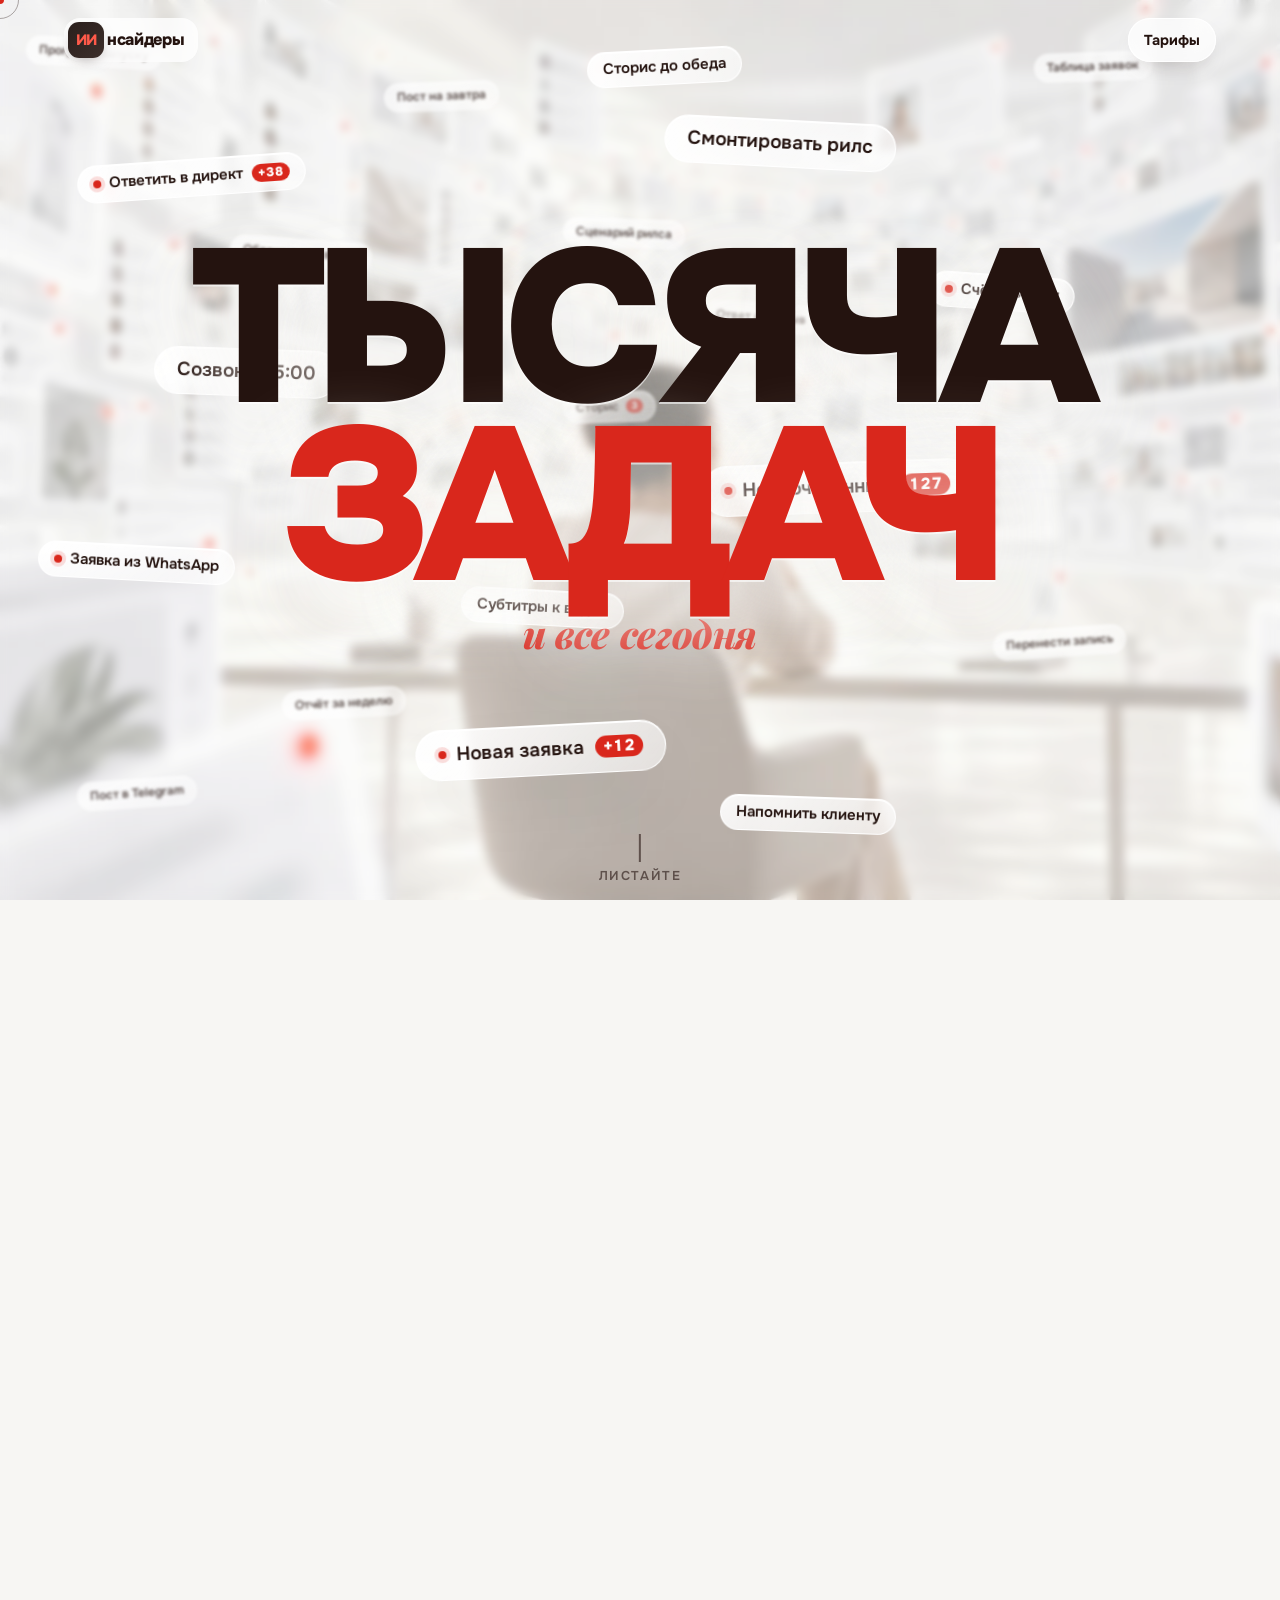
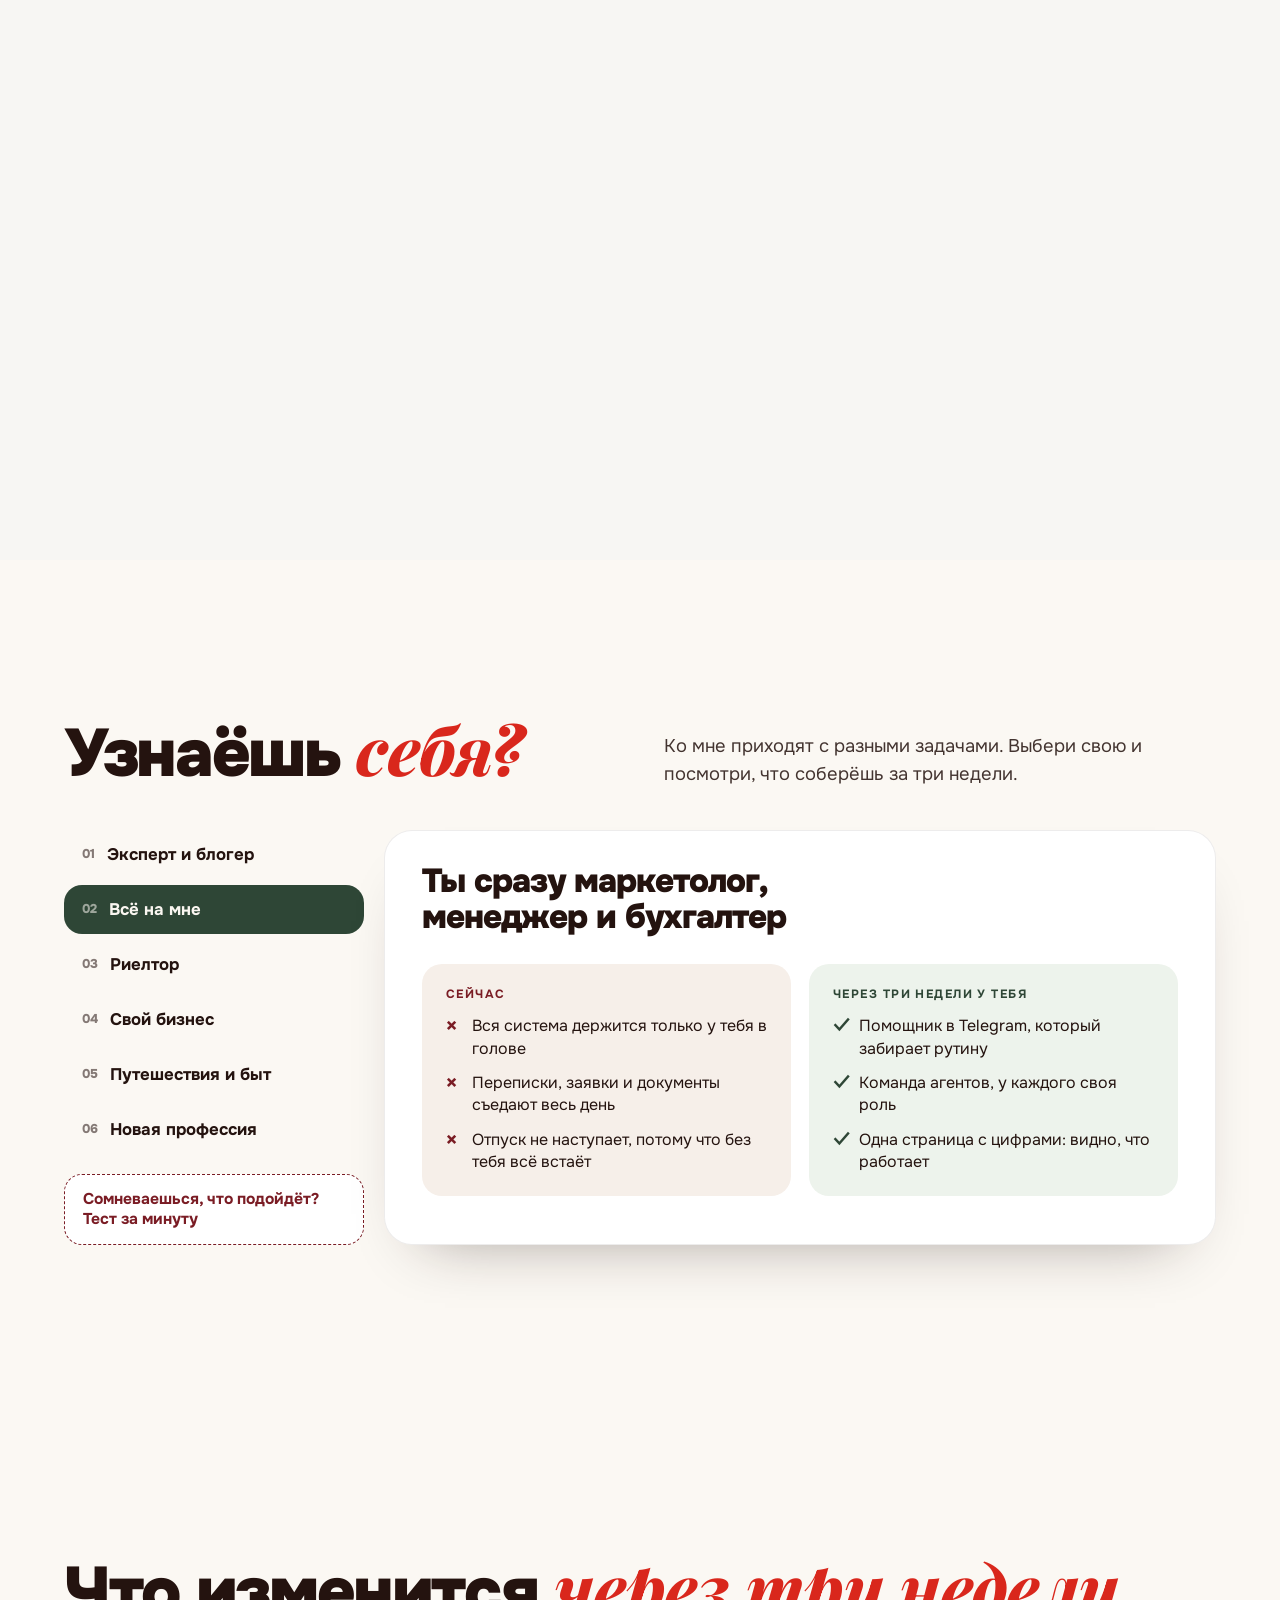
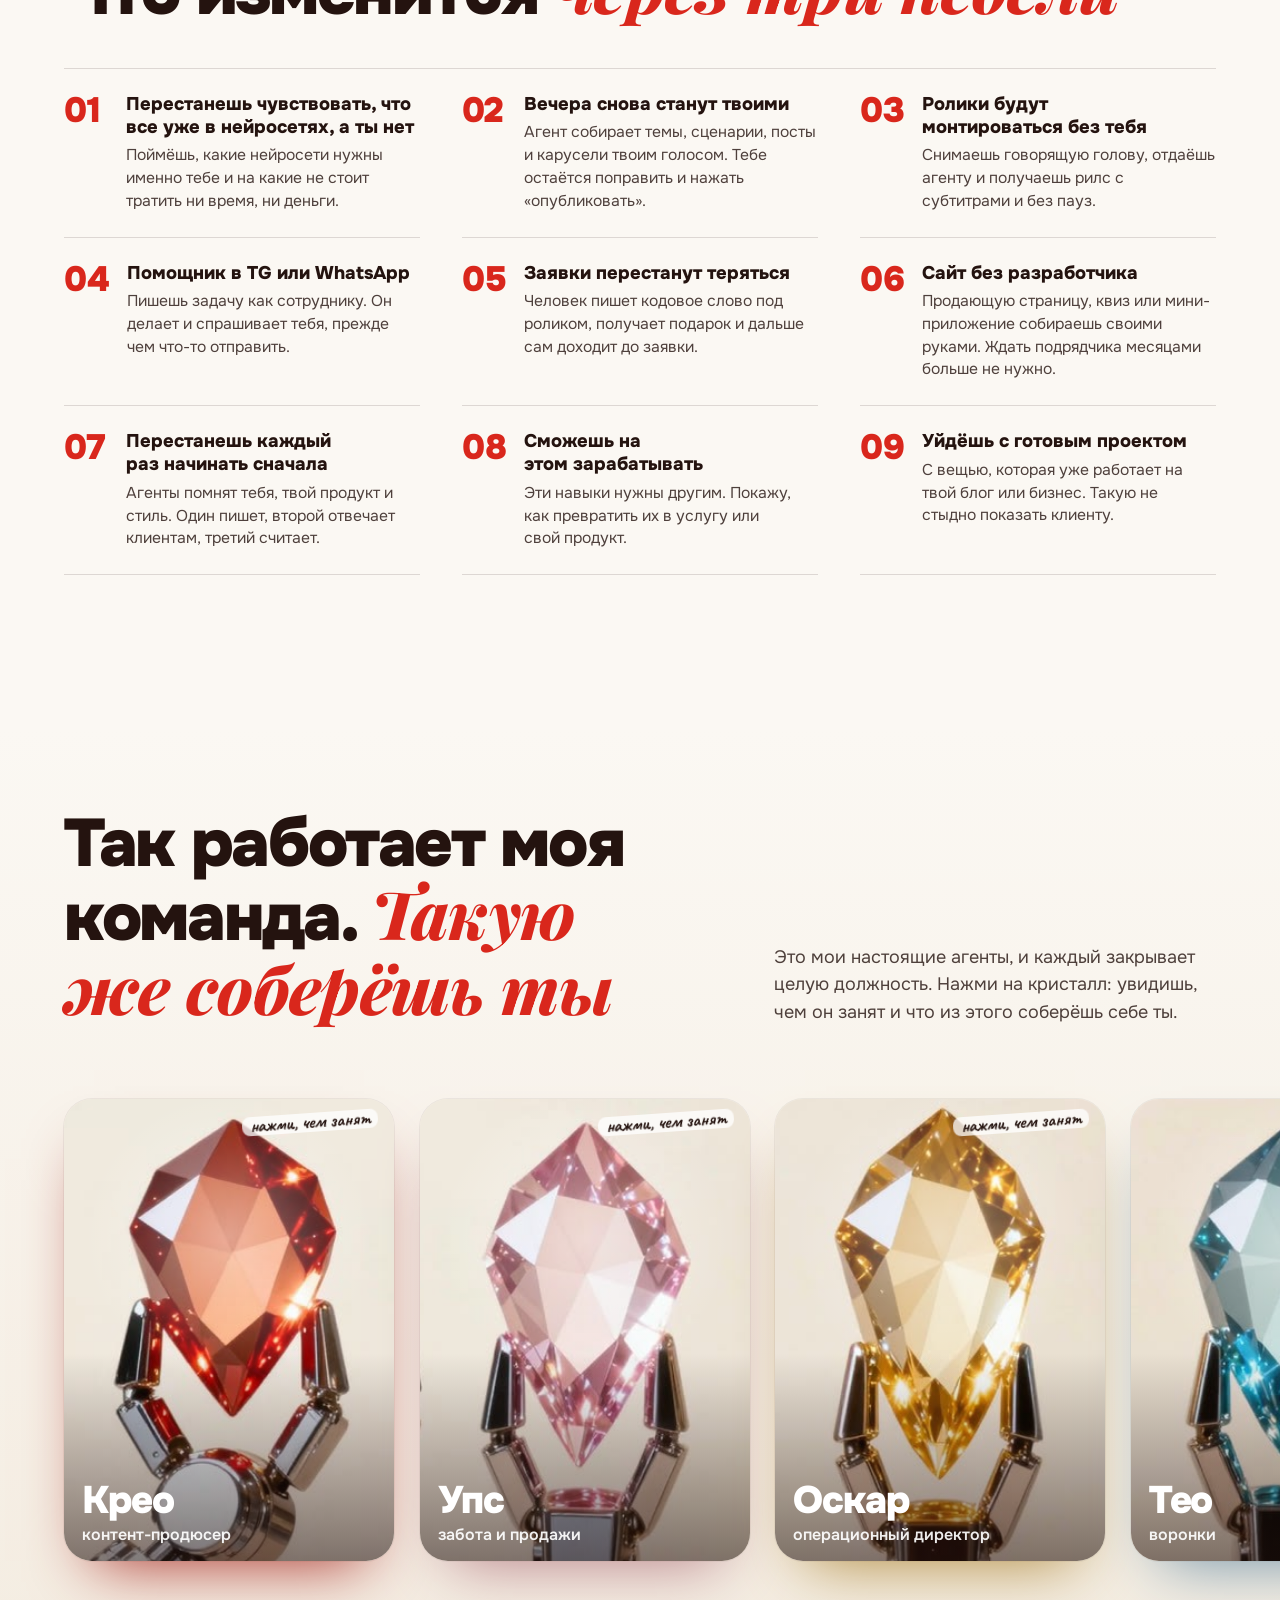
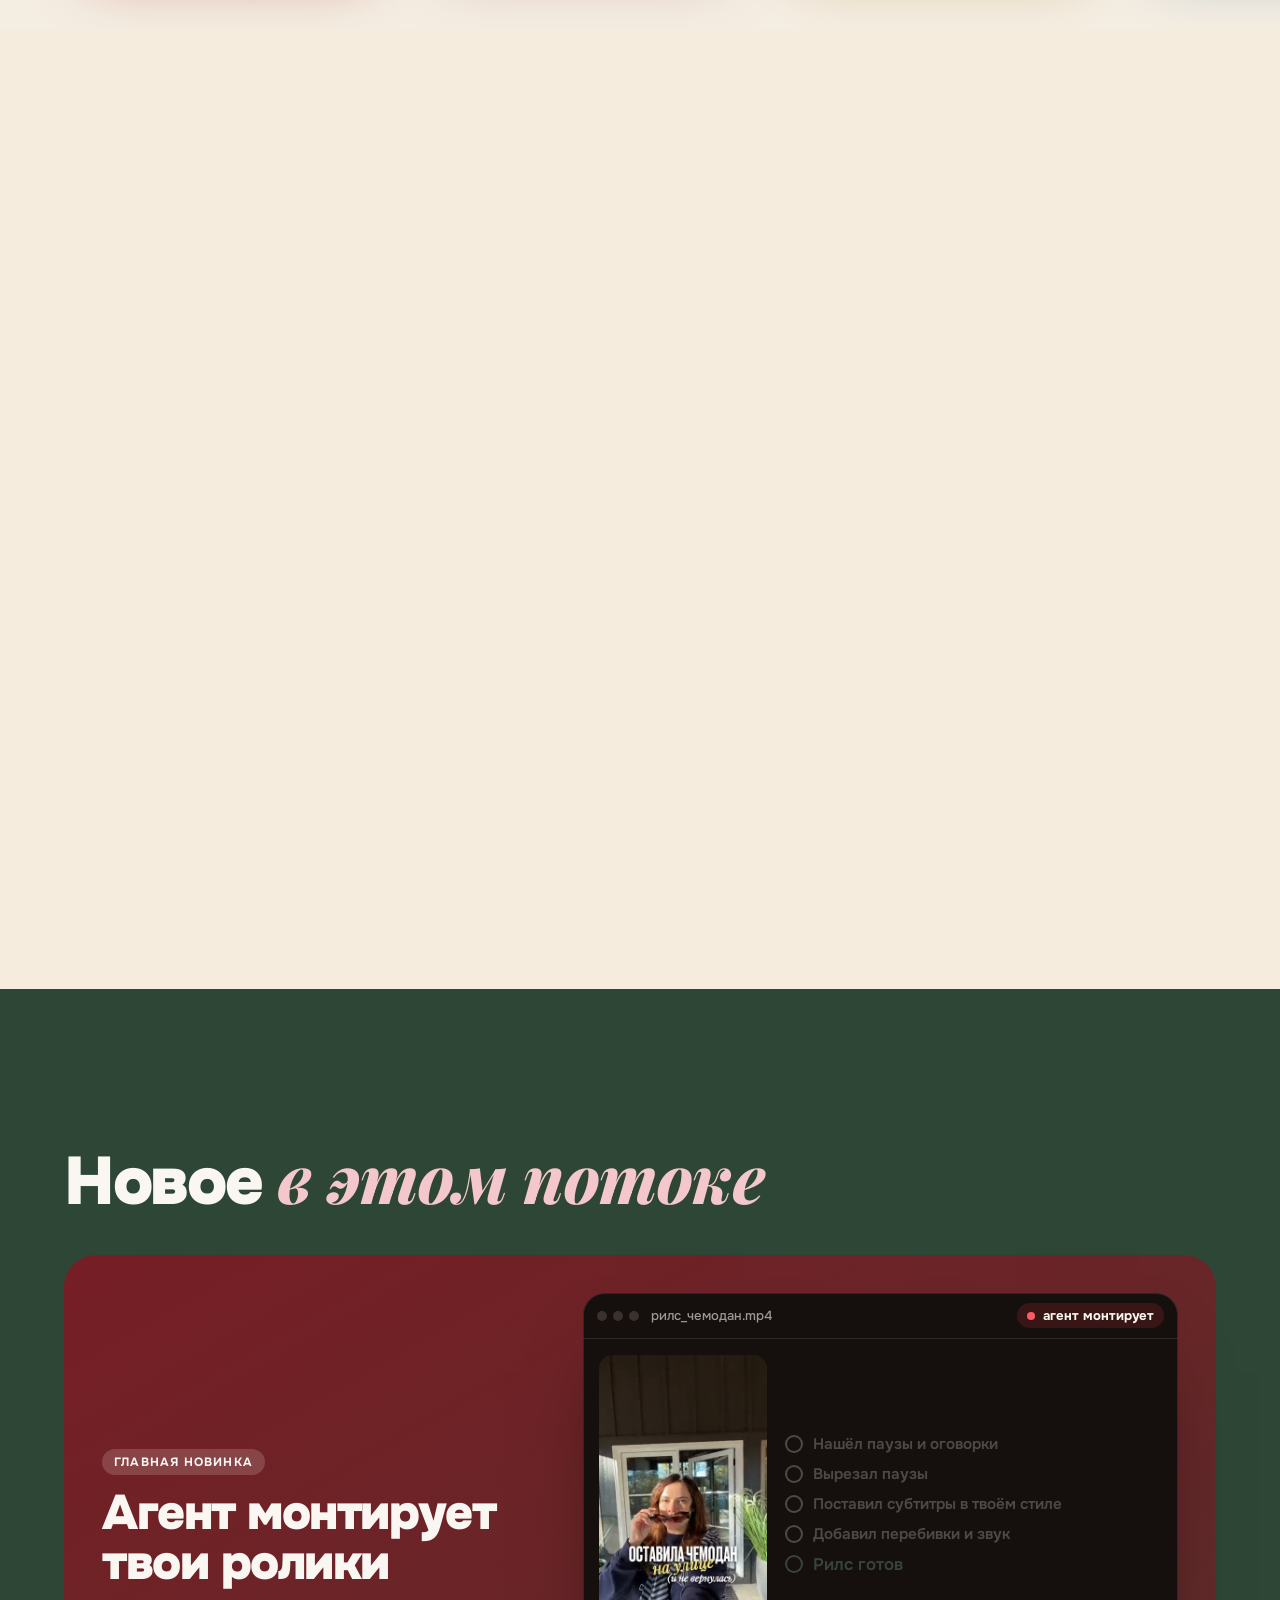
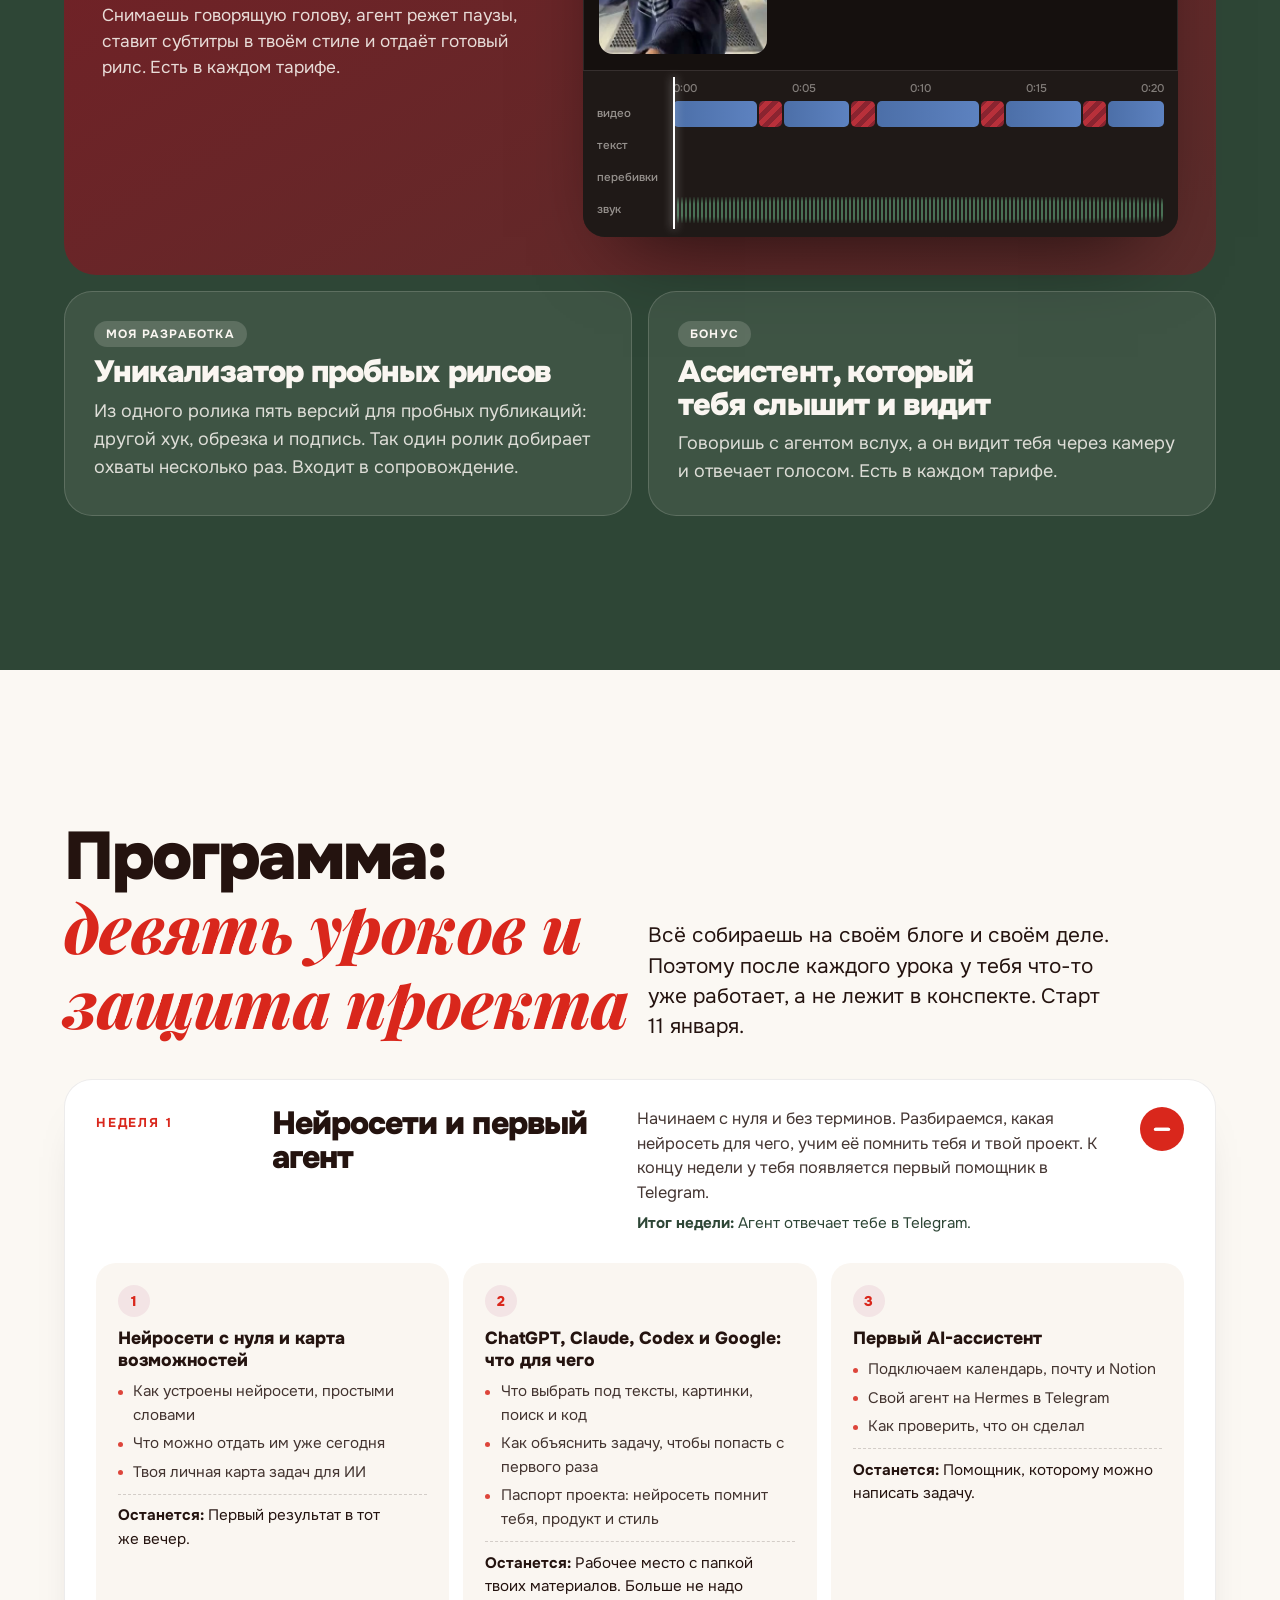
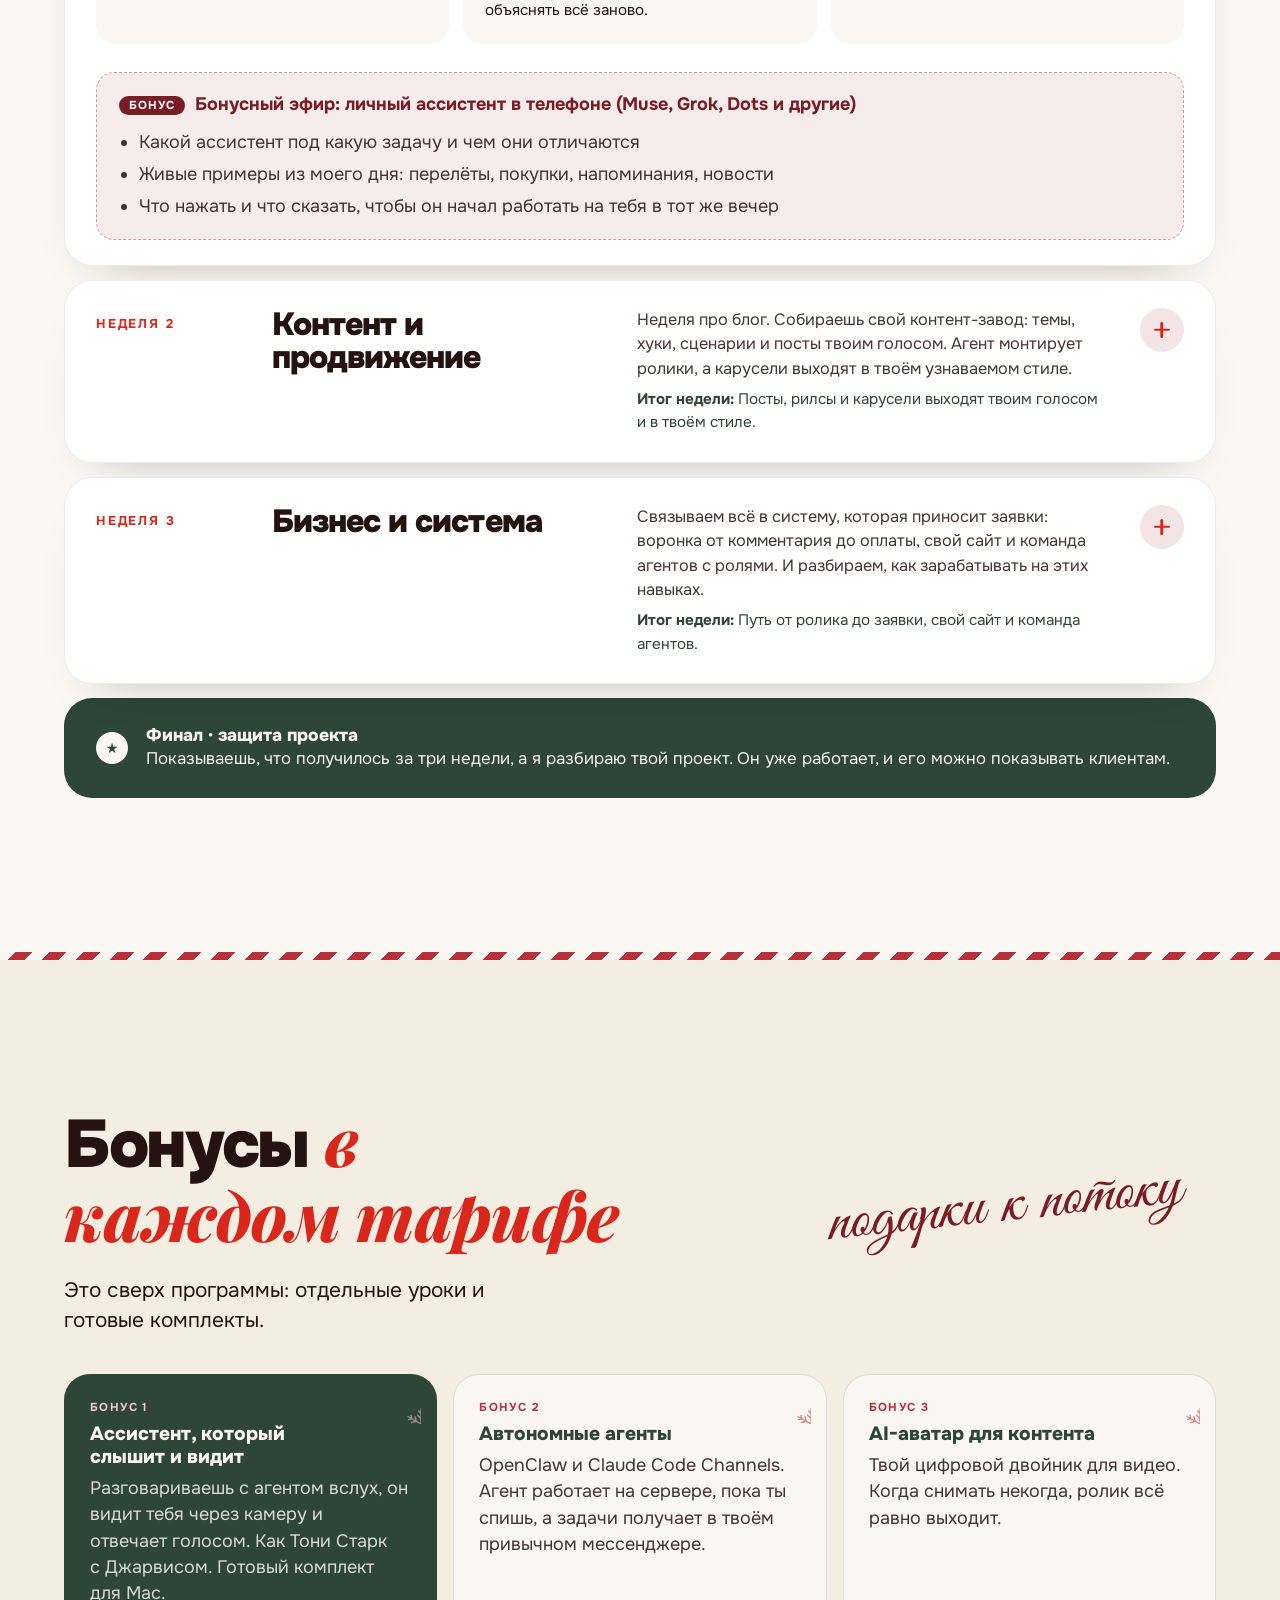
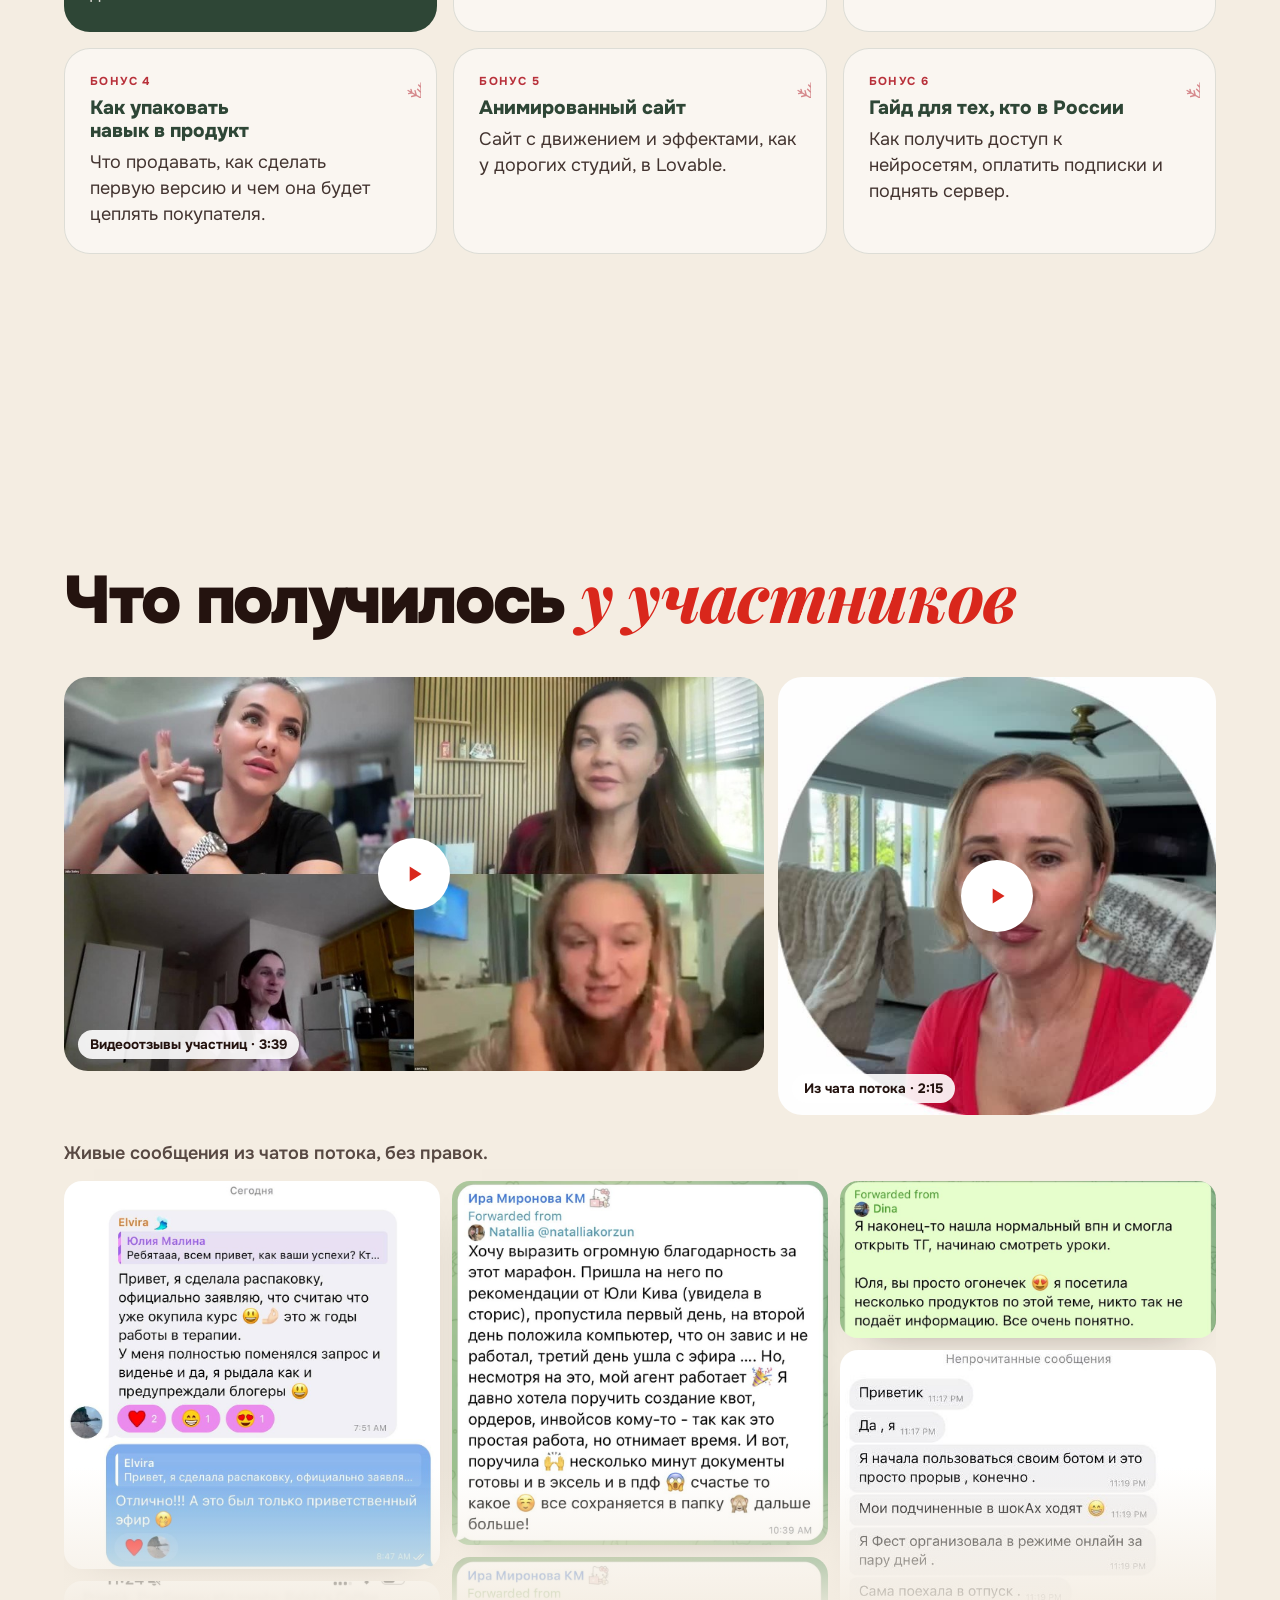
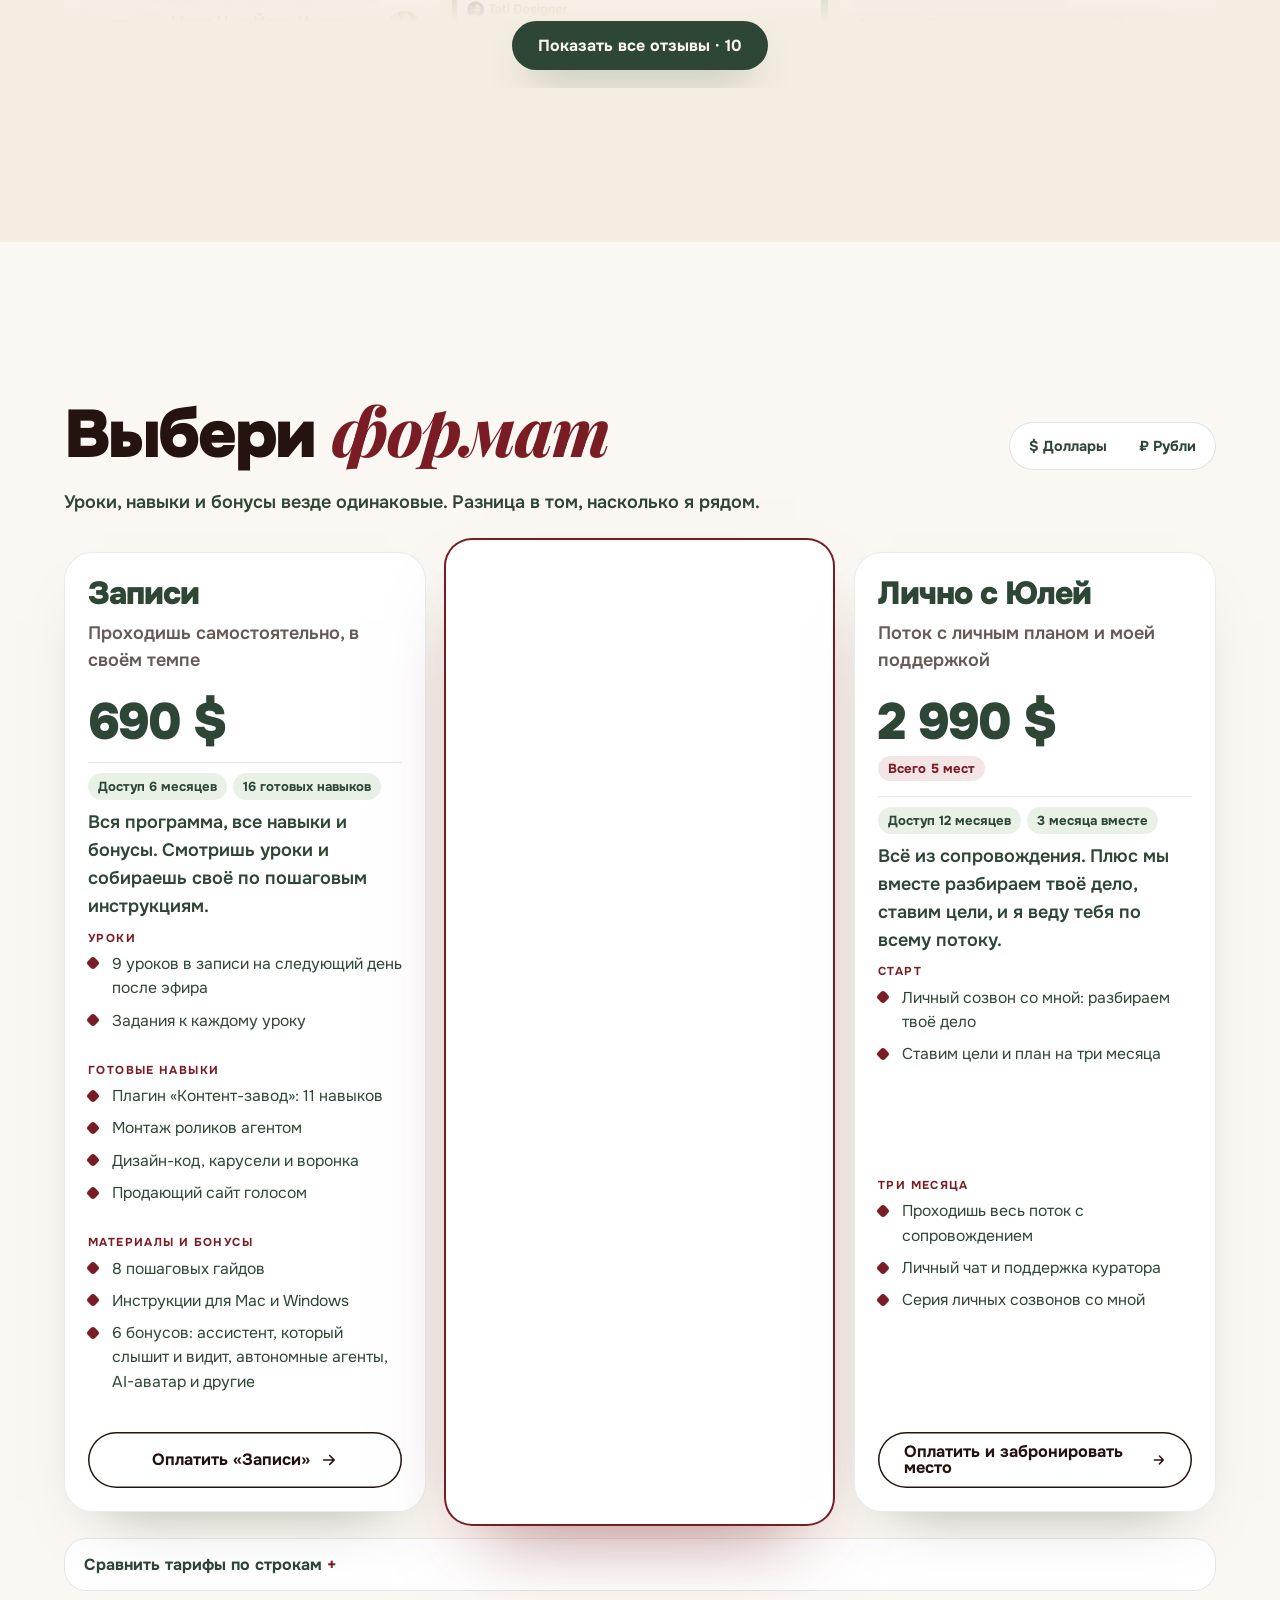
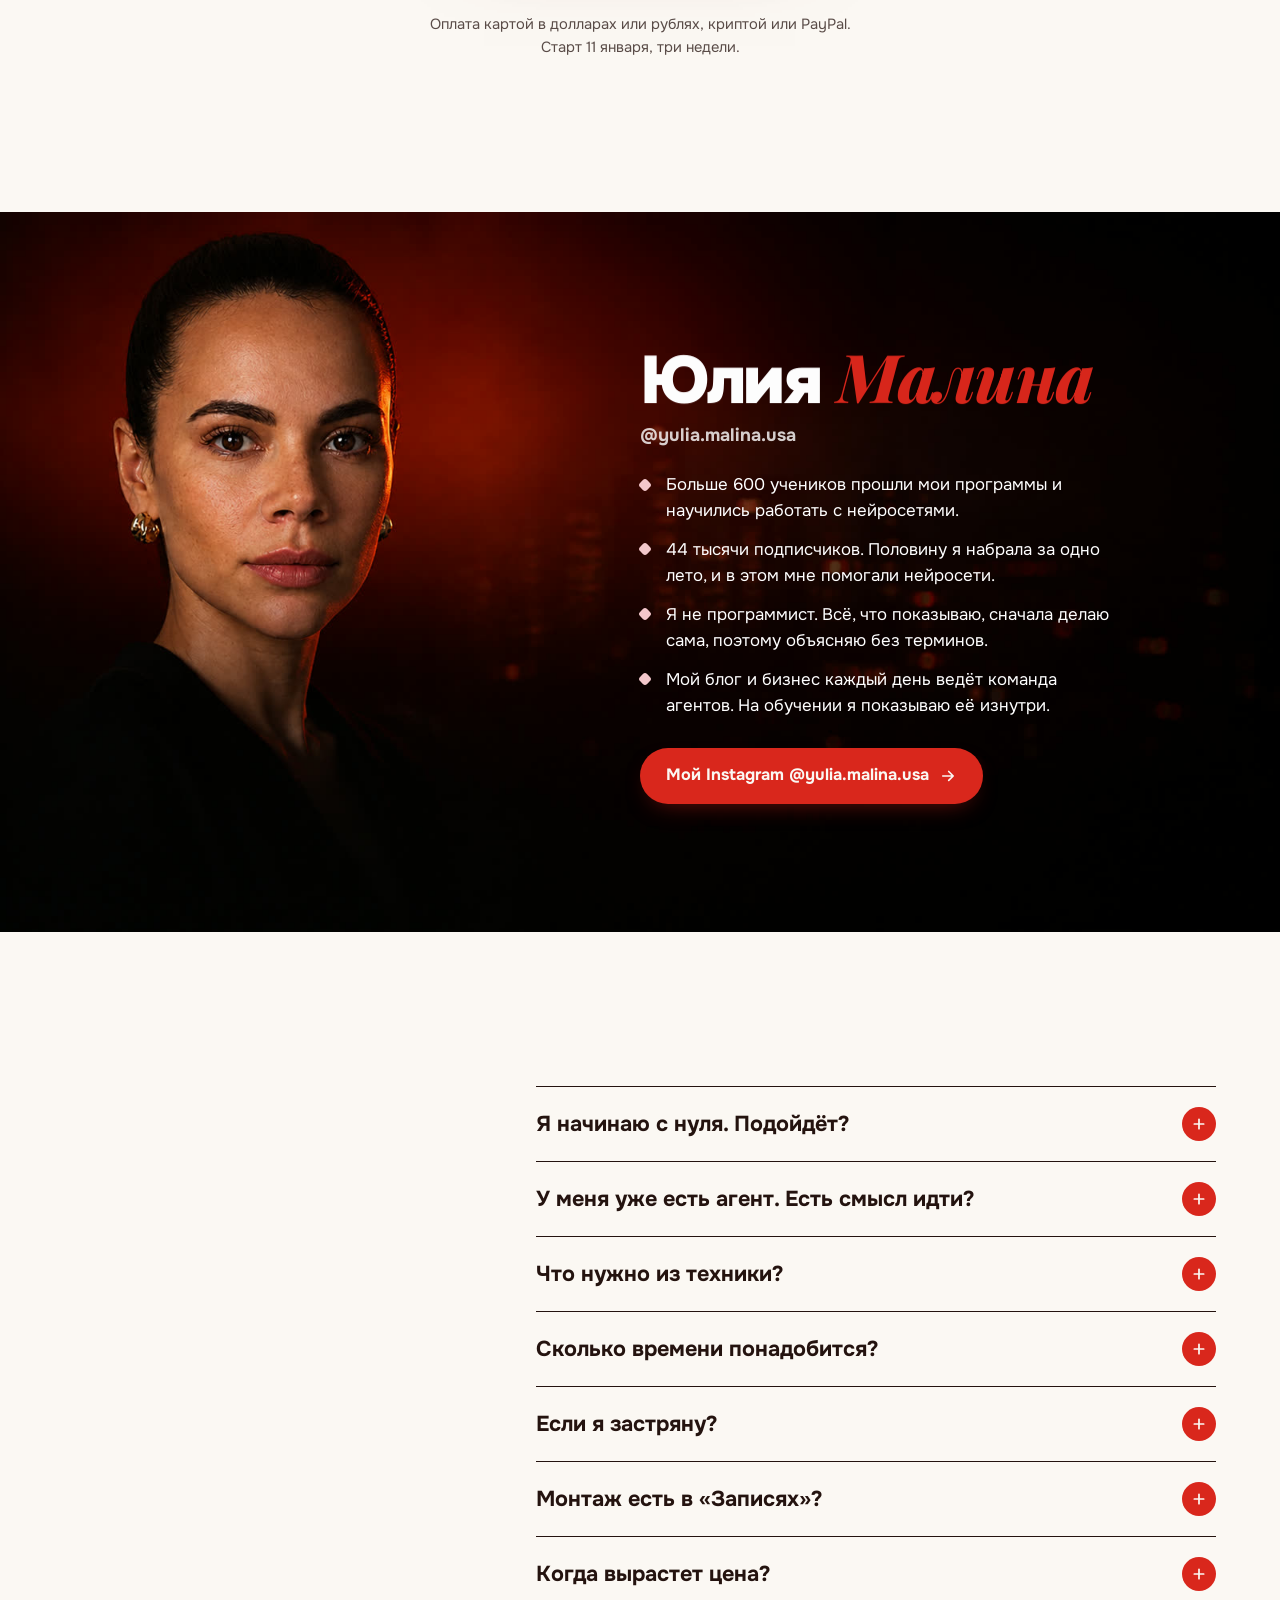
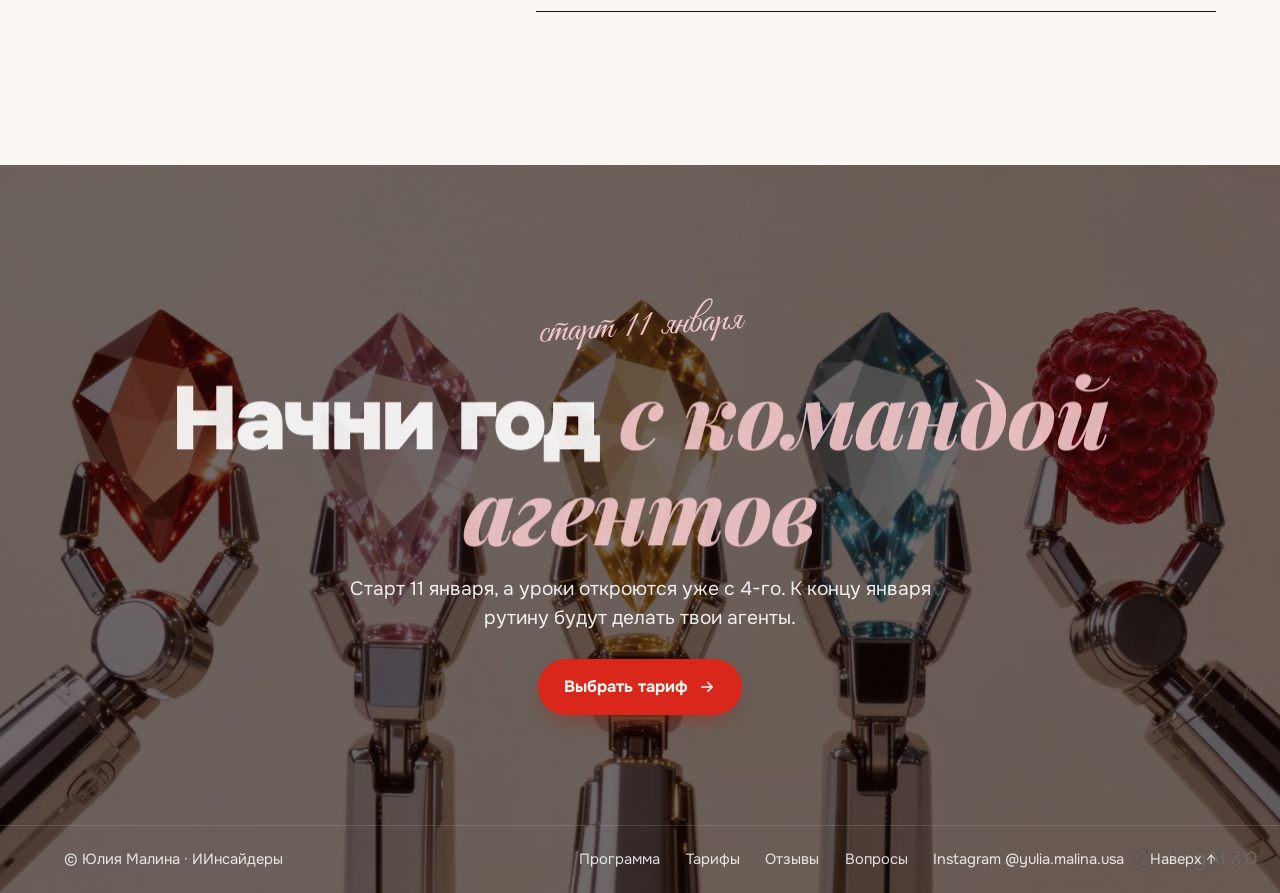
==== commit a7002221: "Боевая версия ainsiders.club" ====
--- a/live/index.html
+++ b/live/index.html
@@ -7,7 +7,7 @@
         if (s.scale) h.style.setProperty('--h-scale', s.scale);
         if (s.accent) h.style.setProperty('--c-red', s.accent);
       } catch (e) {}
-    </script><link rel="stylesheet" href="https://juliamiami.github.io/preview-3/live/_astro/index.MuqTlsoh.css"><link rel="canonical" href="https://ainsiders.club/"><meta property="og:type" content="website"><meta property="og:url" content="https://ainsiders.club/"><meta property="og:image" content="https://juliamiami.github.io/preview-3/live/media/hero/end.jpg"><meta name="twitter:card" content="summary_large_image"><meta property="og:title" content="ИИнсайдеры 3.0 · команда AI-агентов за три недели"><meta property="og:description" content="Интенсив Юлии Малиной: за три недели собери свою команду AI-агентов. Готовые навыки, монтаж роликов агентом, сайт голосом. Старт 11 января."><style>#lovable-badge{display:none!important}</style></head> <body>  <main> <div class="home" id="top" data-astro-cid-xhaoqxbd> <svg width="0" height="0" style="position:absolute" aria-hidden="true" xmlns="http://www.w3.org/2000/svg"><defs> <symbol id="flake1" viewBox="-50 -50 100 100"><g id="fa"><path d="M0 0V-44M0-16-10-26M0-16 10-26M0-31-7-38M0-31 7-38"></path></g><use href="#fa" transform="rotate(60)"></use><use href="#fa" transform="rotate(120)"></use><use href="#fa" transform="rotate(180)"></use><use href="#fa" transform="rotate(240)"></use><use href="#fa" transform="rotate(300)"></use></symbol> <symbol id="flake2" viewBox="-50 -50 100 100"><circle r="5"></circle><g id="fb"><path d="M0-9V-34M0-22-8-29M0-22 8-29"></path><circle cy="-39.5" r="4.5"></circle></g><use href="#fb" transform="rotate(60)"></use><use href="#fb" transform="rotate(120)"></use><use href="#fb" transform="rotate(180)"></use><use href="#fb" transform="rotate(240)"></use><use href="#fb" transform="rotate(300)"></use></symbol> <symbol id="flake3" viewBox="-50 -50 100 100"><g id="fc"><path d="M0-5V-20M0-36V-45M0-20-6-28 0-36 6-28Z"></path></g><use href="#fc" transform="rotate(60)"></use><use href="#fc" transform="rotate(120)"></use><use href="#fc" transform="rotate(180)"></use><use href="#fc" transform="rotate(240)"></use><use href="#fc" transform="rotate(300)"></use></symbol> <symbol id="ginger" viewBox="0 0 100 110"> <g stroke="#A9744F" stroke-linecap="round"><path d="M38 47 16 57M62 47 84 57" stroke-width="17"></path><path d="M43 70 33 96M57 70 67 96" stroke-width="18"></path></g> <rect x="33" y="33" width="34" height="42" rx="13" fill="#A9744F"></rect> <circle cx="50" cy="22" r="17" fill="#A9744F"></circle> <g fill="none" stroke="#FAF6F1" stroke-width="2.2" stroke-linecap="round" stroke-linejoin="round"> <path d="M19 47l3 2.4-3 2.4 3 2.4-3 2.4 3 2.4"></path><path d="M81 47l-3 2.4 3 2.4-3 2.4 3 2.4-3 2.4"></path> <path d="M29 89l2.2 3 2.2-3 2.2 3 2.2-3 2.2 3"></path><path d="M60 89l2.2 3 2.2-3 2.2 3 2.2-3 2.2 3"></path> <path d="M44 26.5q6 5 12 0"></path><path d="M39 12q11-8 22 0"></path> </g> <g fill="#FAF6F1"><circle cx="44" cy="20" r="2.2"></circle><circle cx="56" cy="20" r="2.2"></circle><circle cx="50" cy="53" r="2.4"></circle><circle cx="50" cy="63" r="2.4"></circle></g> <g fill="#7A1C24"><path d="M50 40 41 35.5v9zM50 40l9-4.5v9z"></path><circle cx="50" cy="40" r="2.4"></circle></g> </symbol> <symbol id="bear" viewBox="0 0 100 112"> <g fill="#A9744F"><circle cx="35" cy="101" r="10"></circle><circle cx="65" cy="101" r="10"></circle><ellipse cx="50" cy="77" rx="22" ry="24"></ellipse></g> <g fill="#DCC7AE"><circle cx="35" cy="102" r="5"></circle><circle cx="65" cy="102" r="5"></circle><ellipse cx="50" cy="81" rx="12" ry="13"></ellipse></g> <path d="M31 63 20 79M69 63 80 79" stroke="#A9744F" stroke-width="13" stroke-linecap="round"></path> <g fill="#A9744F"><circle cx="32" cy="15" r="9"></circle><circle cx="68" cy="15" r="9"></circle></g> <g fill="#DCC7AE"><circle cx="32" cy="15" r="4.5"></circle><circle cx="68" cy="15" r="4.5"></circle></g> <circle cx="50" cy="31" r="20" fill="#A9744F"></circle> <ellipse cx="50" cy="38" rx="9.5" ry="7" fill="#DCC7AE"></ellipse> <ellipse cx="50" cy="34.5" rx="3.6" ry="2.5" fill="#4B2C20"></ellipse> <path d="M50 37v2.5M46.5 40.5q3.5 2.4 7 0" stroke="#4B2C20" stroke-width="1.6" fill="none" stroke-linecap="round"></path> <g fill="#4B2C20"><circle cx="42" cy="27" r="2.3"></circle><circle cx="58" cy="27" r="2.3"></circle></g> <path d="M30 50q20 8 40 0v7q-20 8-40 0z" fill="#7A1C24"></path> <path d="M57 57l7-1 3 17-7 1z" fill="#7A1C24"></path> <path d="M38 53.5v7M45 55v7.5M55 55v7.5M62 53.5v7M58.5 66l7-1" stroke="#2E4636" stroke-width="1.6"></path> </symbol> <symbol id="robot" viewBox="0 0 100 112"> <path d="M50 16V7" stroke="#A9744F" stroke-width="3.5" stroke-linecap="round"></path> <circle cx="50" cy="6" r="5" fill="#B8303A"></circle> <path d="M47.6 4.2q1-1.7 3.2-1.8" stroke="#FAF6F1" stroke-width="1.3" fill="none" stroke-linecap="round"></path> <path d="M31 60 17 75M69 60 83 75" stroke="#A9744F" stroke-width="12" stroke-linecap="round"></path> <g fill="#A9744F"><rect x="35" y="82" width="12" height="18" rx="4"></rect><rect x="53" y="82" width="12" height="18" rx="4"></rect><rect x="31" y="95" width="18" height="10" rx="5"></rect><rect x="51" y="95" width="18" height="10" rx="5"></rect><rect x="20" y="25" width="10" height="13" rx="4"></rect><rect x="70" y="25" width="10" height="13" rx="4"></rect></g> <rect x="26" y="15" width="48" height="33" rx="10" fill="#A9744F"></rect> <rect x="29" y="50" width="42" height="36" rx="9" fill="#A9744F"></rect> <g fill="none" stroke="#FAF6F1" stroke-width="2.2" stroke-linecap="round" stroke-linejoin="round"> <rect x="33" y="21" width="34" height="21" rx="6"></rect> <path d="M39.5 32q3.5-4.5 7 0M53.5 32q3.5-4.5 7 0M46 36.5q4 2.6 8 0"></path> <rect x="38" y="58" width="24" height="18" rx="4"></rect> <path d="M16.6 66.6q3 1 4.4 4.1q1.4 3 4.4 4.1M83.4 66.6q-3 1-4.4 4.1q-1.4 3-4.4 4.1"></path> <path d="M33 100l2.3-2 2.3 2 2.3-2 2.3 2 2.3-2 2.3 2M53 100l2.3-2 2.3 2 2.3-2 2.3 2 2.3-2 2.3 2"></path> <path d="M25 28.5v6M75 28.5v6"></path> </g> <path d="M50 72.5c-5-3.6-7-6-7-8.4 0-1.9 1.5-3.3 3.3-3.3 1.6 0 2.9 1 3.7 2.2.8-1.2 2.1-2.2 3.7-2.2 1.8 0 3.3 1.4 3.3 3.3 0 2.4-2 4.8-7 8.4z" fill="#7A1C24"></path> <g fill="#7A1C24"><path d="M50 49.5l-8-4.2v8.4zM50 49.5l8-4.2v8.4z"></path><circle cx="50" cy="49.5" r="2.3"></circle></g> </symbol> <symbol id="orb" viewBox="0 0 100 112"> <circle cx="50" cy="13" r="5" fill="none" stroke="#A9744F" stroke-width="2.4"></circle> <rect x="41" y="17" width="18" height="11" rx="2.5" fill="#DCC7AE"></rect> <path d="M45 18.5v8M50 18.5v8M55 18.5v8" stroke="#A9744F" stroke-width="1.2"></path> <circle cx="50" cy="65" r="38" fill="#7A1C24"></circle> <rect x="27" y="51" width="46" height="28" rx="12" fill="#2E4636"></rect> <g fill="#FAF6F1"><circle cx="41" cy="63" r="3.6"></circle><circle cx="59" cy="63" r="3.6"></circle></g> <path d="M45 70q5 3.5 10 0" stroke="#FAF6F1" stroke-width="2" fill="none" stroke-linecap="round"></path> <g fill="none" stroke="#FAF6F1" stroke-linecap="round"><path d="M17 49q33-14 66 0M18 83q32 14 64 0" stroke-width="2.6" stroke-dasharray="0.1 5.5"></path><path d="M28 41q6-8 15-10" stroke-width="2.4" opacity=".5"></path></g> </symbol> <symbol id="robot-line" viewBox="0 0 100 100"> <path d="M50 18V10"></path><circle cx="50" cy="7" r="3"></circle> <rect x="26" y="18" width="48" height="32" rx="10"></rect> <path d="M26 30h-5v9h5M74 30h5v9h-5"></path> <path d="M40 33q3.5-4 7 0M53 33q3.5-4 7 0M46 40q4 2.5 8 0"></path> <rect x="31" y="56" width="38" height="30" rx="8"></rect> <path d="M31 63 20 76M69 63 80 76M40 86v8M60 86v8"></path> <path d="M50 77c-4-3-6-5-6-7a3 3 0 0 1 6-1 3 3 0 0 1 6 1c0 2-2 4-6 7z"></path> </symbol></defs></svg> <section class="mh" data-mhero data-astro-cid-ymcnves6> <div class="mh__media" data-astro-cid-ymcnves6> <img src="https://juliamiami.github.io/preview-3/live/media/hero/end.jpg" alt="Юлия Малина с ИИ-агентом на ладони" fetchpriority="high" data-astro-cid-ymcnves6> <header class="mh__top" data-astro-cid-ymcnves6> <a class="logo" href="#top" aria-label="ИИнсайдеры" data-astro-cid-tvrurpns><span class="logo__mark" data-astro-cid-tvrurpns>ИИ</span><span class="logo__word" data-astro-cid-tvrurpns>нсайдеры</span></a>  <a class="mh__price" href="#price" data-astro-cid-ymcnves6>Тарифы</a> </header> <div class="mh__chips" aria-hidden="true" data-astro-cid-ymcnves6> <span class="mh__chip" style="left:6%;top:20%;--i:0" data-astro-cid-ymcnves6> <i class="mh__tick" data-astro-cid-ymcnves6></i><span class="mh__ct" data-astro-cid-ymcnves6>Ответить в директ</span><b data-astro-cid-ymcnves6>+38</b> </span><span class="mh__chip" style="left:34%;top:38%;--i:1" data-astro-cid-ymcnves6> <i class="mh__tick" data-astro-cid-ymcnves6></i><span class="mh__ct" data-astro-cid-ymcnves6>Смонтировать рилс</span> </span><span class="mh__chip" style="left:10%;top:56%;--i:2" data-astro-cid-ymcnves6> <i class="mh__tick" data-astro-cid-ymcnves6></i><span class="mh__ct" data-astro-cid-ymcnves6>Новая заявка</span><b data-astro-cid-ymcnves6>+12</b> </span> </div> </div> <div class="mh__body" data-astro-cid-ymcnves6> <p class="mh__over" data-astro-cid-ymcnves6>Поток 3.0 · старт 11 января</p> <h1 class="mh__h1" data-astro-cid-ymcnves6>Тебе не нужна тысяча задач. Тебе нужен <em class="acc" data-astro-cid-ymcnves6>один агент</em></h1> <p class="mh__lead" data-astro-cid-ymcnves6>Начнём с одного агента в Telegram. За три недели к нему добавится команда: пишет посты твоим голосом, монтирует ролики и принимает заявки.</p> <a class="btn mh__cta" href="#price" data-astro-cid-ymcnves6>Выбрать тариф <svg viewBox="0 0 24 24" fill="none" stroke="currentColor" stroke-width="2.2" stroke-linecap="round" stroke-linejoin="round" aria-hidden="true"><path d="M5 12h14M13 6l6 6-6 6"></path></svg></a> <a class="mh__link" href="#program" data-astro-cid-ymcnves6>Смотреть программу</a> </div> </section>  <section class="story" data-story data-frames="92" data-astro-cid-dd44gz66> <div class="story__pin" data-astro-cid-dd44gz66> <canvas class="story__seq" data-seq aria-hidden="true" data-astro-cid-dd44gz66></canvas> <img class="story__still story__still--a" data-a src="https://juliamiami.github.io/preview-3/live/media/hero/start.jpg" alt="" fetchpriority="high" data-astro-cid-dd44gz66> <img class="story__still story__still--b" data-b src="https://juliamiami.github.io/preview-3/live/media/hero/end.jpg" alt="Юлия Малина с ИИ-агентом на ладони" data-astro-cid-dd44gz66> <div class="story__veil" aria-hidden="true" data-astro-cid-dd44gz66></div> <header class="story__top wrap" data-astro-cid-dd44gz66> <a class="logo" href="#top" aria-label="ИИнсайдеры" data-astro-cid-tvrurpns><span class="logo__mark" data-astro-cid-tvrurpns>ИИ</span><span class="logo__word" data-astro-cid-tvrurpns>нсайдеры</span></a>  <a class="btn btn--glass" href="#price" data-astro-cid-dd44gz66>Тарифы</a> </header> <div class="story__frost" data-frost aria-hidden="true" data-astro-cid-dd44gz66></div> <div class="chaos" data-chaos aria-hidden="true" data-astro-cid-dd44gz66> <div class="chaos__layer" data-layer="1" data-astro-cid-dd44gz66> <span class="chip chip--1" style="left:30%;top:9%" data-side="-1" data-depth="1" data-astro-cid-dd44gz66> <span class="chip__in" style="--r:-2deg" data-astro-cid-dd44gz66>Пост на завтра</span> </span><span class="chip chip--1 chip--hm" style="left:44%;top:24%" data-side="-1" data-depth="1" data-astro-cid-dd44gz66> <span class="chip__in" style="--r:2deg" data-astro-cid-dd44gz66>Сценарий рилса</span> </span><span class="chip chip--1 chip--hm" style="left:88%;top:70%" data-side="1" data-depth="1" data-astro-cid-dd44gz66> <span class="chip__in" style="--r:-4deg" data-astro-cid-dd44gz66>Перенести запись</span> </span><span class="chip chip--1" style="left:22%;top:76%" data-side="-1" data-depth="1" data-astro-cid-dd44gz66> <span class="chip__in" style="--r:-3deg" data-astro-cid-dd44gz66>Отчёт за неделю</span> </span><span class="chip chip--1 chip--hm" style="left:64%;top:34%" data-side="1" data-depth="1" data-astro-cid-dd44gz66> <span class="chip__in" style="--r:4deg" data-astro-cid-dd44gz66>Ответ на отзыв</span> </span><span class="chip chip--1 chip--hm" style="left:2%;top:4%" data-side="-1" data-depth="1" data-astro-cid-dd44gz66> <span class="chip__in" style="--r:3deg" data-astro-cid-dd44gz66>Прогрев к запуску</span> </span><span class="chip chip--1 chip--hm" style="left:90%;top:6%" data-side="1" data-depth="1" data-astro-cid-dd44gz66> <span class="chip__in" style="--r:-2deg" data-astro-cid-dd44gz66>Таблица заявок</span> </span><span class="chip chip--1 chip--hm" style="left:18%;top:26%" data-side="-1" data-depth="1" data-astro-cid-dd44gz66> <span class="chip__in" style="--r:4deg" data-astro-cid-dd44gz66>Обложка для видео</span> </span><span class="chip chip--1 chip--hm" style="left:44%;top:44%" data-side="-1" data-depth="1" data-astro-cid-dd44gz66> <span class="chip__in" style="--r:-2deg" data-astro-cid-dd44gz66>Сторис<b class="chip__n tab" data-astro-cid-dd44gz66>3</b></span> </span><span class="chip chip--1 chip--hm" style="left:6%;top:86%" data-side="-1" data-depth="1" data-astro-cid-dd44gz66> <span class="chip__in" style="--r:-4deg" data-astro-cid-dd44gz66>Пост в Telegram</span> </span> </div><div class="chaos__layer" data-layer="2" data-astro-cid-dd44gz66> <span class="chip chip--2" style="left:6%;top:18%" data-side="-1" data-depth="2" data-astro-cid-dd44gz66> <span class="chip__in" style="--r:-4deg" data-astro-cid-dd44gz66><i class="chip__dot" data-astro-cid-dd44gz66></i>Ответить в директ<b class="chip__n tab" data-astro-cid-dd44gz66>+38</b></span> </span><span class="chip chip--2" style="left:84%;top:30%" data-side="1" data-depth="2" data-astro-cid-dd44gz66> <span class="chip__in" style="--r:4deg" data-astro-cid-dd44gz66><i class="chip__dot" data-astro-cid-dd44gz66></i>Счёт клиенту</span> </span><span class="chip chip--2 chip--hm" style="left:58%;top:6%" data-side="1" data-depth="2" data-astro-cid-dd44gz66> <span class="chip__in" style="--r:-3deg" data-astro-cid-dd44gz66>Сторис до обеда</span> </span><span class="chip chip--2 chip--hm" style="left:3%;top:60%" data-side="-1" data-depth="2" data-astro-cid-dd44gz66> <span class="chip__in" style="--r:3deg" data-astro-cid-dd44gz66><i class="chip__dot" data-astro-cid-dd44gz66></i>Заявка из WhatsApp</span> </span><span class="chip chip--2 chip--hm" style="left:36%;top:66%" data-side="-1" data-depth="2" data-astro-cid-dd44gz66> <span class="chip__in" style="--r:3deg" data-astro-cid-dd44gz66>Субтитры к видео</span> </span><span class="chip chip--2" style="left:70%;top:88%" data-side="1" data-depth="2" data-astro-cid-dd44gz66> <span class="chip__in" style="--r:2deg" data-astro-cid-dd44gz66>Напомнить клиенту</span> </span> </div><div class="chaos__layer" data-layer="3" data-astro-cid-dd44gz66> <span class="chip chip--3" style="left:70%;top:14%" data-side="1" data-depth="3" data-astro-cid-dd44gz66> <span class="chip__in" style="--r:3deg" data-astro-cid-dd44gz66>Смонтировать рилс</span> </span><span class="chip chip--3 chip--hm" style="left:12%;top:38%" data-side="-1" data-depth="3" data-astro-cid-dd44gz66> <span class="chip__in" style="--r:2deg" data-astro-cid-dd44gz66>Созвон в 15:00</span> </span><span class="chip chip--3 chip--hm" style="left:76%;top:52%" data-side="1" data-depth="3" data-astro-cid-dd44gz66> <span class="chip__in" style="--r:-2deg" data-astro-cid-dd44gz66><i class="chip__dot" data-astro-cid-dd44gz66></i>Непрочитанные<b class="chip__n tab" data-astro-cid-dd44gz66>127</b></span> </span><span class="chip chip--3" style="left:52%;top:80%" data-side="1" data-depth="3" data-astro-cid-dd44gz66> <span class="chip__in" style="--r:-3deg" data-astro-cid-dd44gz66><i class="chip__dot" data-astro-cid-dd44gz66></i>Новая заявка<b class="chip__n tab" data-astro-cid-dd44gz66>+12</b></span> </span> </div> </div> <div class="mega" data-one data-astro-cid-dd44gz66> <p class="mega__w mega__w--l" data-l data-astro-cid-dd44gz66>Тысяча</p> <p class="mega__w mega__w--r" data-r data-astro-cid-dd44gz66>задач</p> <p class="mega__sub" data-astro-cid-dd44gz66><em class="acc" data-astro-cid-dd44gz66>и все сегодня</em></p> </div> <div class="story__two wrap" data-two data-astro-cid-dd44gz66> <p class="story__over" data-astro-cid-dd44gz66>Поток 3.0 · старт 11 января</p> <h1 class="story__h1" data-astro-cid-dd44gz66> <span class="line" data-astro-cid-dd44gz66><span data-astro-cid-dd44gz66>Тебе не нужна тысяча задач.</span></span> <span class="line" data-astro-cid-dd44gz66><span data-astro-cid-dd44gz66>Тебе нужен <em class="acc" data-astro-cid-dd44gz66>один агент</em></span></span> </h1> <p class="story__lead" data-astro-cid-dd44gz66>Начнём с одного агента, который отвечает тебе в Telegram. За три недели к нему добавится целая команда: пишут посты твоим голосом, монтируют ролики, принимают заявки и собирают сайт. А ты проверяешь и нажимаешь «отправить».</p> <div class="story__ctas" data-astro-cid-dd44gz66> <a class="btn" href="#price" data-astro-cid-dd44gz66>Выбрать тариф <svg viewBox="0 0 24 24" fill="none" stroke="currentColor" stroke-width="2.2" stroke-linecap="round" stroke-linejoin="round" aria-hidden="true"><path d="M5 12h14M13 6l6 6-6 6"></path></svg></a> <a class="btn btn--ghost" href="#program" data-astro-cid-dd44gz66>Программа</a> </div> </div> <p class="story__hint" data-hint aria-hidden="true" data-astro-cid-dd44gz66><span data-astro-cid-dd44gz66></span>листайте</p> </div> </section>  <script type="module" src="https://juliamiami.github.io/preview-3/live/_astro/HeroStory.astro_astro_type_script_index_0_lang.D4XMUpMO.js"></script> <div class="tb" data-tb aria-hidden="false" data-astro-cid-z5cyrknp> <a class="tb__a" href="#price" data-astro-cid-z5cyrknp> <span class="tb__stripe" aria-hidden="true" data-astro-cid-z5cyrknp></span> <span class="tb__txt" data-astro-cid-z5cyrknp><b data-astro-cid-z5cyrknp>Минимальная цена</b> до 22 ноября, 23:59 по Майами</span> <span class="tb__cd tab" data-cd-short data-astro-cid-z5cyrknp>0 д 00:00:00</span> <span class="tb__go" data-astro-cid-z5cyrknp>Тарифы →</span> </a> <a class="tb__b" href="#price" data-astro-cid-z5cyrknp> <span class="tb__hand" data-astro-cid-z5cyrknp>старт 11 января</span> <span class="tb__bline" data-astro-cid-z5cyrknp>Минимальная цена ещё</span> <span class="tb__bcd tab" data-cd-short data-astro-cid-z5cyrknp>0 д 00:00:00</span> <span class="tb__bgo" data-astro-cid-z5cyrknp>Смотреть тарифы</span> </a> </div>  <script type="module">const s=document.querySelector("[data-tb]"),d=new URLSearchParams(location.search).get("timer");document.documentElement.dataset.timer=d==="b"?"b":"a";const c=matchMedia("(max-width: 760px)").matches?document.querySelector("[data-mhero]"):document.querySelector("[data-story]"),r=document.querySelector("#price"),e=()=>{const i=c?c.getBoundingClientRect().bottom<innerHeight*.4:scrollY>innerHeight;let t=!1;if(r){const o=r.getBoundingClientRect();t=o.top<innerHeight*.8&&o.bottom>innerHeight*.2}const n=document.querySelector("#end"),a=n?n.getBoundingClientRect().top<innerHeight*.9:!1;s.classList.toggle("is-on",i&&!t&&!a)};addEventListener("scroll",e,{passive:!0});addEventListener("resize",e);e();</script>   <section class="sec aud" id="audience" data-astro-cid-z2nwgh7l> <div class="wrap" data-astro-cid-z2nwgh7l> <div class="aud__head" data-astro-cid-z2nwgh7l> <h2 class="h2" data-reveal data-astro-cid-z2nwgh7l>Узнаёшь <span class="acc" data-astro-cid-z2nwgh7l>себя?</span></h2> <p class="aud__lead" data-astro-cid-z2nwgh7l>Ко мне приходят с разными задачами. Выбери свою и посмотри, что соберёшь за три недели.</p> </div> <div class="aud__box" data-astro-cid-z2nwgh7l> <div class="aud__tabs" role="tablist" aria-label="Кто ты" data-astro-cid-z2nwgh7l> <button type="button" role="tab" class="aud__tab" aria-selected="true" data-tab="0" data-astro-cid-z2nwgh7l> <span class="aud__tn tab" data-astro-cid-z2nwgh7l>01</span>Эксперт и блогер </button><button type="button" role="tab" class="aud__tab" aria-selected="false" data-tab="1" data-astro-cid-z2nwgh7l> <span class="aud__tn tab" data-astro-cid-z2nwgh7l>02</span>Всё на мне </button><button type="button" role="tab" class="aud__tab" aria-selected="false" data-tab="2" data-astro-cid-z2nwgh7l> <span class="aud__tn tab" data-astro-cid-z2nwgh7l>03</span>Риелтор </button><button type="button" role="tab" class="aud__tab" aria-selected="false" data-tab="3" data-astro-cid-z2nwgh7l> <span class="aud__tn tab" data-astro-cid-z2nwgh7l>04</span>Свой бизнес </button><button type="button" role="tab" class="aud__tab" aria-selected="false" data-tab="4" data-astro-cid-z2nwgh7l> <span class="aud__tn tab" data-astro-cid-z2nwgh7l>05</span>Путешествия и быт </button><button type="button" role="tab" class="aud__tab" aria-selected="false" data-tab="5" data-astro-cid-z2nwgh7l> <span class="aud__tn tab" data-astro-cid-z2nwgh7l>06</span>Новая профессия </button> <button type="button" class="aud__quiz" data-quiz-open data-astro-cid-z2nwgh7l>Сомневаешься, что подойдёт? Тест за минуту</button> </div> <div class="aud__panels" data-astro-cid-z2nwgh7l> <div class="aud__panel" role="tabpanel" data-panel="0" data-astro-cid-z2nwgh7l> <h3 class="aud__t" data-astro-cid-z2nwgh7l>Блог нужен, а сил на него нет</h3> <div class="aud__cols" data-astro-cid-z2nwgh7l> <div class="aud__col aud__col--pain" data-astro-cid-z2nwgh7l> <p class="aud__lab" data-astro-cid-z2nwgh7l>Сейчас</p> <ul data-astro-cid-z2nwgh7l><li data-astro-cid-z2nwgh7l>Темы есть, но в голове хаос: что вижу, то пою</li><li data-astro-cid-z2nwgh7l>На один рилс уходит вечер: придумать, снять, смонтировать</li><li data-astro-cid-z2nwgh7l>Пишешь пост, а он звучит как у всех</li></ul> </div> <div class="aud__col aud__col--build" data-astro-cid-z2nwgh7l> <p class="aud__lab" data-astro-cid-z2nwgh7l>Через три недели у тебя</p> <ul data-astro-cid-z2nwgh7l><li data-astro-cid-z2nwgh7l>Контент-завод, который пишет твоим голосом</li><li data-astro-cid-z2nwgh7l>Агент, который монтирует ролики</li><li data-astro-cid-z2nwgh7l>Карусели в твоём стиле и воронка до заявки</li></ul> </div> </div> </div><div class="aud__panel" role="tabpanel" data-panel="1" hidden data-astro-cid-z2nwgh7l> <h3 class="aud__t" data-astro-cid-z2nwgh7l>Ты сразу маркетолог, менеджер и бухгалтер</h3> <div class="aud__cols" data-astro-cid-z2nwgh7l> <div class="aud__col aud__col--pain" data-astro-cid-z2nwgh7l> <p class="aud__lab" data-astro-cid-z2nwgh7l>Сейчас</p> <ul data-astro-cid-z2nwgh7l><li data-astro-cid-z2nwgh7l>Вся система держится только у тебя в голове</li><li data-astro-cid-z2nwgh7l>Переписки, заявки и документы съедают весь день</li><li data-astro-cid-z2nwgh7l>Отпуск не наступает, потому что без тебя всё встаёт</li></ul> </div> <div class="aud__col aud__col--build" data-astro-cid-z2nwgh7l> <p class="aud__lab" data-astro-cid-z2nwgh7l>Через три недели у тебя</p> <ul data-astro-cid-z2nwgh7l><li data-astro-cid-z2nwgh7l>Помощник в Telegram, который забирает рутину</li><li data-astro-cid-z2nwgh7l>Команда агентов, у каждого своя роль</li><li data-astro-cid-z2nwgh7l>Одна страница с цифрами: видно, что работает</li></ul> </div> </div> </div><div class="aud__panel" role="tabpanel" data-panel="2" hidden data-astro-cid-z2nwgh7l> <h3 class="aud__t" data-astro-cid-z2nwgh7l>Клиенты есть, времени на них нет</h3> <div class="aud__cols" data-astro-cid-z2nwgh7l> <div class="aud__col aud__col--pain" data-astro-cid-z2nwgh7l> <p class="aud__lab" data-astro-cid-z2nwgh7l>Сейчас</p> <ul data-astro-cid-z2nwgh7l><li data-astro-cid-z2nwgh7l>Подборки объектов собираешь руками часами</li><li data-astro-cid-z2nwgh7l>Коммерческое предложение каждый раз пишешь с нуля</li><li data-astro-cid-z2nwgh7l>Заявки из соцсетей теряются, пока ты на показе</li></ul> </div> <div class="aud__col aud__col--build" data-astro-cid-z2nwgh7l> <p class="aud__lab" data-astro-cid-z2nwgh7l>Через три недели у тебя</p> <ul data-astro-cid-z2nwgh7l><li data-astro-cid-z2nwgh7l>Агент, который ищет объекты и землю по твоим критериям</li><li data-astro-cid-z2nwgh7l>Коммерческие предложения за минуты</li><li data-astro-cid-z2nwgh7l>Воронка и бот, которые принимают заявки за тебя</li></ul> </div> </div> </div><div class="aud__panel" role="tabpanel" data-panel="3" hidden data-astro-cid-z2nwgh7l> <h3 class="aud__t" data-astro-cid-z2nwgh7l>Нужны сайт, CRM и автоматизация, а разработчик стоит как машина</h3> <div class="aud__cols" data-astro-cid-z2nwgh7l> <div class="aud__col aud__col--pain" data-astro-cid-z2nwgh7l> <p class="aud__lab" data-astro-cid-z2nwgh7l>Сейчас</p> <ul data-astro-cid-z2nwgh7l><li data-astro-cid-z2nwgh7l>Заявки живут в таблице, в директе и в голове</li><li data-astro-cid-z2nwgh7l>Долго ищешь адекватных подрядчиков, а платишь как за космос</li><li data-astro-cid-z2nwgh7l>Сотрудники каждый день делают одно и то же</li></ul> </div> <div class="aud__col aud__col--build" data-astro-cid-z2nwgh7l> <p class="aud__lab" data-astro-cid-z2nwgh7l>Через три недели у тебя</p> <ul data-astro-cid-z2nwgh7l><li data-astro-cid-z2nwgh7l>Сайт и мини-приложение без разработчика</li><li data-astro-cid-z2nwgh7l>Своя простая CRM и бот для заявок</li><li data-astro-cid-z2nwgh7l>Агенты, которые берут повторяющиеся задачи</li></ul> </div> </div> </div><div class="aud__panel" role="tabpanel" data-panel="4" hidden data-astro-cid-z2nwgh7l> <h3 class="aud__t" data-astro-cid-z2nwgh7l>Хочется, чтобы бытовое делалось само</h3> <div class="aud__cols" data-astro-cid-z2nwgh7l> <div class="aud__col aud__col--pain" data-astro-cid-z2nwgh7l> <p class="aud__lab" data-astro-cid-z2nwgh7l>Сейчас</p> <ul data-astro-cid-z2nwgh7l><li data-astro-cid-z2nwgh7l>Билеты, отели и рестораны ищешь по вечерам</li><li data-astro-cid-z2nwgh7l>Пропускаешь сроки, письма и изменения рейса</li><li data-astro-cid-z2nwgh7l>Планы на год так и лежат в заметках</li></ul> </div> <div class="aud__col aud__col--build" data-astro-cid-z2nwgh7l> <p class="aud__lab" data-astro-cid-z2nwgh7l>Через три недели у тебя</p> <ul data-astro-cid-z2nwgh7l><li data-astro-cid-z2nwgh7l>Личный ассистент, как моя Малинка</li><li data-astro-cid-z2nwgh7l>Голосовой помощник, с которым говоришь вслух</li><li data-astro-cid-z2nwgh7l>Своё приложение для целей</li></ul> </div> </div> </div><div class="aud__panel" role="tabpanel" data-panel="5" hidden data-astro-cid-z2nwgh7l> <h3 class="aud__t" data-astro-cid-z2nwgh7l>Хочешь зарабатывать на нейросетях</h3> <div class="aud__cols" data-astro-cid-z2nwgh7l> <div class="aud__col aud__col--pain" data-astro-cid-z2nwgh7l> <p class="aud__lab" data-astro-cid-z2nwgh7l>Сейчас</p> <ul data-astro-cid-z2nwgh7l><li data-astro-cid-z2nwgh7l>Очень интересно, но непонятно, за что браться</li><li data-astro-cid-z2nwgh7l>После курсов остаётся теория, а показать клиенту нечего</li><li data-astro-cid-z2nwgh7l>Страшно, потому что ты не технарь</li></ul> </div> <div class="aud__col aud__col--build" data-astro-cid-z2nwgh7l> <p class="aud__lab" data-astro-cid-z2nwgh7l>Через три недели у тебя</p> <ul data-astro-cid-z2nwgh7l><li data-astro-cid-z2nwgh7l>Первые работы для портфолио: агент, сайт, контент</li><li data-astro-cid-z2nwgh7l>Понимание, как упаковать это в услугу</li><li data-astro-cid-z2nwgh7l>Защищённый проект, который можно показать заказчику</li></ul> </div> </div> </div> </div> <button type="button" class="aud__quizm" data-quiz-open data-astro-cid-z2nwgh7l>Сомневаешься, что подойдёт? Тест за минуту</button> </div> </div> </section> <dialog class="qz" data-quiz aria-label="Подойдёт ли тебе интенсив" data-astro-cid-z2nwgh7l> <form method="dialog" class="qz__close" data-astro-cid-z2nwgh7l><button aria-label="Закрыть" data-astro-cid-z2nwgh7l>×</button></form> <p class="qz__kicker" data-astro-cid-z2nwgh7l>Подойдёт ли тебе интенсив</p> <div class="qz__progress" data-astro-cid-z2nwgh7l><i data-qz-bar data-astro-cid-z2nwgh7l></i></div> <div class="qz__step" data-step="0" data-astro-cid-z2nwgh7l> <p class="qz__n tab" data-astro-cid-z2nwgh7l>Вопрос 1 из 5</p> <h3 class="qz__q" data-astro-cid-z2nwgh7l>Для чего тебе нейросети?</h3> <div class="qz__opts" data-astro-cid-z2nwgh7l><button type="button" class="qz__opt" data-a="0" data-astro-cid-z2nwgh7l>Блог и контент</button><button type="button" class="qz__opt" data-a="1" data-astro-cid-z2nwgh7l>Бизнес и клиенты</button><button type="button" class="qz__opt" data-a="2" data-astro-cid-z2nwgh7l>Личные дела и быт</button><button type="button" class="qz__opt" data-a="3" data-astro-cid-z2nwgh7l>Хочу новую профессию</button></div> </div><div class="qz__step" data-step="1" hidden data-astro-cid-z2nwgh7l> <p class="qz__n tab" data-astro-cid-z2nwgh7l>Вопрос 2 из 5</p> <h3 class="qz__q" data-astro-cid-z2nwgh7l>Как у тебя с нейросетями сейчас?</h3> <div class="qz__opts" data-astro-cid-z2nwgh7l><button type="button" class="qz__opt" data-a="0" data-astro-cid-z2nwgh7l>Почти не пользуюсь</button><button type="button" class="qz__opt" data-a="1" data-astro-cid-z2nwgh7l>Пишу тексты в ChatGPT</button><button type="button" class="qz__opt" data-a="2" data-astro-cid-z2nwgh7l>Уже пробую собрать агента</button></div> </div><div class="qz__step" data-step="2" hidden data-astro-cid-z2nwgh7l> <p class="qz__n tab" data-astro-cid-z2nwgh7l>Вопрос 3 из 5</p> <h3 class="qz__q" data-astro-cid-z2nwgh7l>Есть компьютер или ноутбук?</h3> <div class="qz__opts" data-astro-cid-z2nwgh7l><button type="button" class="qz__opt" data-a="0" data-astro-cid-z2nwgh7l>Да</button><button type="button" class="qz__opt" data-a="1" data-astro-cid-z2nwgh7l>Только телефон</button></div> </div><div class="qz__step" data-step="3" hidden data-astro-cid-z2nwgh7l> <p class="qz__n tab" data-astro-cid-z2nwgh7l>Вопрос 4 из 5</p> <h3 class="qz__q" data-astro-cid-z2nwgh7l>Сколько времени в неделю есть на практику?</h3> <div class="qz__opts" data-astro-cid-z2nwgh7l><button type="button" class="qz__opt" data-a="0" data-astro-cid-z2nwgh7l>Пара часов</button><button type="button" class="qz__opt" data-a="1" data-astro-cid-z2nwgh7l>3–5 часов</button><button type="button" class="qz__opt" data-a="2" data-astro-cid-z2nwgh7l>Больше 5 часов</button></div> </div><div class="qz__step" data-step="4" hidden data-astro-cid-z2nwgh7l> <p class="qz__n tab" data-astro-cid-z2nwgh7l>Вопрос 5 из 5</p> <h3 class="qz__q" data-astro-cid-z2nwgh7l>Как тебе удобнее учиться?</h3> <div class="qz__opts" data-astro-cid-z2nwgh7l><button type="button" class="qz__opt" data-a="0" data-astro-cid-z2nwgh7l>Самостоятельно, в своём темпе</button><button type="button" class="qz__opt" data-a="1" data-astro-cid-z2nwgh7l>С поддержкой и ответами на вопросы</button><button type="button" class="qz__opt" data-a="2" data-astro-cid-z2nwgh7l>Лично, с планом под моё дело</button></div> </div> <div class="qz__step qz__res" data-step="res" hidden data-astro-cid-z2nwgh7l> <p class="qz__n" data-astro-cid-z2nwgh7l>Твой результат</p> <h3 class="qz__q" data-res-t data-astro-cid-z2nwgh7l></h3> <p class="qz__d" data-res-d data-astro-cid-z2nwgh7l></p> <p class="qz__d qz__goal" data-res-goal data-astro-cid-z2nwgh7l></p> <p class="qz__d qz__slow" data-res-slow hidden data-astro-cid-z2nwgh7l>На практику лучше заложить хотя бы 3 часа в неделю. Если меньше, ничего страшного: доступ на 6 месяцев, пройдёшь в своём темпе.</p> <p class="qz__timer" data-early data-astro-cid-z2nwgh7l>Минимальная цена ещё <b class="tab" data-cd-short data-astro-cid-z2nwgh7l>0 д 00:00:00</b></p> <a class="btn qz__go" href="#price" data-res-go data-astro-cid-z2nwgh7l>Смотреть тариф</a> <button type="button" class="qz__again" data-qz-again data-astro-cid-z2nwgh7l>Пройти заново</button> </div> </dialog> <script>(function(){const quiz = {"title":"Подойдёт ли тебе интенсив","questions":[{"q":"Для чего тебе нейросети?","a":["Блог и контент","Бизнес и клиенты","Личные дела и быт","Хочу новую профессию"]},{"q":"Как у тебя с нейросетями сейчас?","a":["Почти не пользуюсь","Пишу тексты в ChatGPT","Уже пробую собрать агента"]},{"q":"Есть компьютер или ноутбук?","a":["Да","Только телефон"]},{"q":"Сколько времени в неделю есть на практику?","a":["Пара часов","3–5 часов","Больше 5 часов"]},{"q":"Как тебе удобнее учиться?","a":["Самостоятельно, в своём темпе","С поддержкой и ответами на вопросы","Лично, с планом под моё дело"]}],"goals":["Соберёшь контент-завод, агента для монтажа и воронку от ролика до заявки.","Соберёшь помощника в Telegram, команду агентов и сайт для своего дела.","Соберёшь личного ассистента и голосового помощника, который берёт быт.","Соберёшь первые работы для портфолио и поймёшь, как продавать это клиентам."],"phone":{"t":"Пока рано","d":"Всё, что мы собираем, делается на компьютере. С одним телефоном будет тяжело. Как появится ноутбук, приходи на следующий поток."},"plans":[{"key":"self","t":"Тебе подойдут «Записи»","d":"Проходишь в своём темпе, доступ на 6 месяцев."},{"key":"guided","t":"Тебе подойдёт «С сопровождением»","d":"Я рядом все три недели: эфиры, чат и Субботы сборки."},{"key":"vip","t":"Тебе подойдёт «Лично с Юлей»","d":"Начинаем с разбора твоего дела и идём по личному плану."}],"slow":"На практику лучше заложить хотя бы 3 часа в неделю. Если меньше, ничего страшного: доступ на 6 месяцев, пройдёшь в своём темпе."};
+    </script><link rel="stylesheet" href="https://juliamiami.github.io/preview-3/live/_astro/index.BgPKXTaZ.css"><link rel="canonical" href="https://ainsiders.club/"><meta property="og:type" content="website"><meta property="og:url" content="https://ainsiders.club/"><meta property="og:image" content="https://juliamiami.github.io/preview-3/live/media/hero/end.jpg"><meta name="twitter:card" content="summary_large_image"><meta property="og:title" content="ИИнсайдеры 3.0 · команда AI-агентов за три недели"><meta property="og:description" content="Интенсив Юлии Малиной: за три недели собери свою команду AI-агентов. Готовые навыки, монтаж роликов агентом, сайт голосом. Старт 11 января."><style>#lovable-badge{display:none!important}</style></head> <body>  <main> <div class="home" id="top" data-astro-cid-xhaoqxbd> <svg width="0" height="0" style="position:absolute" aria-hidden="true" xmlns="http://www.w3.org/2000/svg"><defs> <symbol id="flake1" viewBox="-50 -50 100 100"><g id="fa"><path d="M0 0V-44M0-16-10-26M0-16 10-26M0-31-7-38M0-31 7-38"></path></g><use href="#fa" transform="rotate(60)"></use><use href="#fa" transform="rotate(120)"></use><use href="#fa" transform="rotate(180)"></use><use href="#fa" transform="rotate(240)"></use><use href="#fa" transform="rotate(300)"></use></symbol> <symbol id="flake2" viewBox="-50 -50 100 100"><circle r="5"></circle><g id="fb"><path d="M0-9V-34M0-22-8-29M0-22 8-29"></path><circle cy="-39.5" r="4.5"></circle></g><use href="#fb" transform="rotate(60)"></use><use href="#fb" transform="rotate(120)"></use><use href="#fb" transform="rotate(180)"></use><use href="#fb" transform="rotate(240)"></use><use href="#fb" transform="rotate(300)"></use></symbol> <symbol id="flake3" viewBox="-50 -50 100 100"><g id="fc"><path d="M0-5V-20M0-36V-45M0-20-6-28 0-36 6-28Z"></path></g><use href="#fc" transform="rotate(60)"></use><use href="#fc" transform="rotate(120)"></use><use href="#fc" transform="rotate(180)"></use><use href="#fc" transform="rotate(240)"></use><use href="#fc" transform="rotate(300)"></use></symbol> <symbol id="ginger" viewBox="0 0 100 110"> <g stroke="#A9744F" stroke-linecap="round"><path d="M38 47 16 57M62 47 84 57" stroke-width="17"></path><path d="M43 70 33 96M57 70 67 96" stroke-width="18"></path></g> <rect x="33" y="33" width="34" height="42" rx="13" fill="#A9744F"></rect> <circle cx="50" cy="22" r="17" fill="#A9744F"></circle> <g fill="none" stroke="#FAF6F1" stroke-width="2.2" stroke-linecap="round" stroke-linejoin="round"> <path d="M19 47l3 2.4-3 2.4 3 2.4-3 2.4 3 2.4"></path><path d="M81 47l-3 2.4 3 2.4-3 2.4 3 2.4-3 2.4"></path> <path d="M29 89l2.2 3 2.2-3 2.2 3 2.2-3 2.2 3"></path><path d="M60 89l2.2 3 2.2-3 2.2 3 2.2-3 2.2 3"></path> <path d="M44 26.5q6 5 12 0"></path><path d="M39 12q11-8 22 0"></path> </g> <g fill="#FAF6F1"><circle cx="44" cy="20" r="2.2"></circle><circle cx="56" cy="20" r="2.2"></circle><circle cx="50" cy="53" r="2.4"></circle><circle cx="50" cy="63" r="2.4"></circle></g> <g fill="#7A1C24"><path d="M50 40 41 35.5v9zM50 40l9-4.5v9z"></path><circle cx="50" cy="40" r="2.4"></circle></g> </symbol> <symbol id="bear" viewBox="0 0 100 112"> <g fill="#A9744F"><circle cx="35" cy="101" r="10"></circle><circle cx="65" cy="101" r="10"></circle><ellipse cx="50" cy="77" rx="22" ry="24"></ellipse></g> <g fill="#DCC7AE"><circle cx="35" cy="102" r="5"></circle><circle cx="65" cy="102" r="5"></circle><ellipse cx="50" cy="81" rx="12" ry="13"></ellipse></g> <path d="M31 63 20 79M69 63 80 79" stroke="#A9744F" stroke-width="13" stroke-linecap="round"></path> <g fill="#A9744F"><circle cx="32" cy="15" r="9"></circle><circle cx="68" cy="15" r="9"></circle></g> <g fill="#DCC7AE"><circle cx="32" cy="15" r="4.5"></circle><circle cx="68" cy="15" r="4.5"></circle></g> <circle cx="50" cy="31" r="20" fill="#A9744F"></circle> <ellipse cx="50" cy="38" rx="9.5" ry="7" fill="#DCC7AE"></ellipse> <ellipse cx="50" cy="34.5" rx="3.6" ry="2.5" fill="#4B2C20"></ellipse> <path d="M50 37v2.5M46.5 40.5q3.5 2.4 7 0" stroke="#4B2C20" stroke-width="1.6" fill="none" stroke-linecap="round"></path> <g fill="#4B2C20"><circle cx="42" cy="27" r="2.3"></circle><circle cx="58" cy="27" r="2.3"></circle></g> <path d="M30 50q20 8 40 0v7q-20 8-40 0z" fill="#7A1C24"></path> <path d="M57 57l7-1 3 17-7 1z" fill="#7A1C24"></path> <path d="M38 53.5v7M45 55v7.5M55 55v7.5M62 53.5v7M58.5 66l7-1" stroke="#2E4636" stroke-width="1.6"></path> </symbol> <symbol id="robot" viewBox="0 0 100 112"> <path d="M50 16V7" stroke="#A9744F" stroke-width="3.5" stroke-linecap="round"></path> <circle cx="50" cy="6" r="5" fill="#B8303A"></circle> <path d="M47.6 4.2q1-1.7 3.2-1.8" stroke="#FAF6F1" stroke-width="1.3" fill="none" stroke-linecap="round"></path> <path d="M31 60 17 75M69 60 83 75" stroke="#A9744F" stroke-width="12" stroke-linecap="round"></path> <g fill="#A9744F"><rect x="35" y="82" width="12" height="18" rx="4"></rect><rect x="53" y="82" width="12" height="18" rx="4"></rect><rect x="31" y="95" width="18" height="10" rx="5"></rect><rect x="51" y="95" width="18" height="10" rx="5"></rect><rect x="20" y="25" width="10" height="13" rx="4"></rect><rect x="70" y="25" width="10" height="13" rx="4"></rect></g> <rect x="26" y="15" width="48" height="33" rx="10" fill="#A9744F"></rect> <rect x="29" y="50" width="42" height="36" rx="9" fill="#A9744F"></rect> <g fill="none" stroke="#FAF6F1" stroke-width="2.2" stroke-linecap="round" stroke-linejoin="round"> <rect x="33" y="21" width="34" height="21" rx="6"></rect> <path d="M39.5 32q3.5-4.5 7 0M53.5 32q3.5-4.5 7 0M46 36.5q4 2.6 8 0"></path> <rect x="38" y="58" width="24" height="18" rx="4"></rect> <path d="M16.6 66.6q3 1 4.4 4.1q1.4 3 4.4 4.1M83.4 66.6q-3 1-4.4 4.1q-1.4 3-4.4 4.1"></path> <path d="M33 100l2.3-2 2.3 2 2.3-2 2.3 2 2.3-2 2.3 2M53 100l2.3-2 2.3 2 2.3-2 2.3 2 2.3-2 2.3 2"></path> <path d="M25 28.5v6M75 28.5v6"></path> </g> <path d="M50 72.5c-5-3.6-7-6-7-8.4 0-1.9 1.5-3.3 3.3-3.3 1.6 0 2.9 1 3.7 2.2.8-1.2 2.1-2.2 3.7-2.2 1.8 0 3.3 1.4 3.3 3.3 0 2.4-2 4.8-7 8.4z" fill="#7A1C24"></path> <g fill="#7A1C24"><path d="M50 49.5l-8-4.2v8.4zM50 49.5l8-4.2v8.4z"></path><circle cx="50" cy="49.5" r="2.3"></circle></g> </symbol> <symbol id="orb" viewBox="0 0 100 112"> <circle cx="50" cy="13" r="5" fill="none" stroke="#A9744F" stroke-width="2.4"></circle> <rect x="41" y="17" width="18" height="11" rx="2.5" fill="#DCC7AE"></rect> <path d="M45 18.5v8M50 18.5v8M55 18.5v8" stroke="#A9744F" stroke-width="1.2"></path> <circle cx="50" cy="65" r="38" fill="#7A1C24"></circle> <rect x="27" y="51" width="46" height="28" rx="12" fill="#2E4636"></rect> <g fill="#FAF6F1"><circle cx="41" cy="63" r="3.6"></circle><circle cx="59" cy="63" r="3.6"></circle></g> <path d="M45 70q5 3.5 10 0" stroke="#FAF6F1" stroke-width="2" fill="none" stroke-linecap="round"></path> <g fill="none" stroke="#FAF6F1" stroke-linecap="round"><path d="M17 49q33-14 66 0M18 83q32 14 64 0" stroke-width="2.6" stroke-dasharray="0.1 5.5"></path><path d="M28 41q6-8 15-10" stroke-width="2.4" opacity=".5"></path></g> </symbol> <symbol id="robot-line" viewBox="0 0 100 100"> <path d="M50 18V10"></path><circle cx="50" cy="7" r="3"></circle> <rect x="26" y="18" width="48" height="32" rx="10"></rect> <path d="M26 30h-5v9h5M74 30h5v9h-5"></path> <path d="M40 33q3.5-4 7 0M53 33q3.5-4 7 0M46 40q4 2.5 8 0"></path> <rect x="31" y="56" width="38" height="30" rx="8"></rect> <path d="M31 63 20 76M69 63 80 76M40 86v8M60 86v8"></path> <path d="M50 77c-4-3-6-5-6-7a3 3 0 0 1 6-1 3 3 0 0 1 6 1c0 2-2 4-6 7z"></path> </symbol></defs></svg> <section class="mh" data-mhero data-astro-cid-ymcnves6> <div class="mh__media" data-astro-cid-ymcnves6> <img src="https://juliamiami.github.io/preview-3/live/media/hero/end.jpg" alt="Юлия Малина с ИИ-агентом на ладони" fetchpriority="high" data-astro-cid-ymcnves6> <header class="mh__top" data-astro-cid-ymcnves6> <a class="logo" href="#top" aria-label="ИИнсайдеры" data-astro-cid-tvrurpns><span class="logo__mark" data-astro-cid-tvrurpns>ИИ</span><span class="logo__word" data-astro-cid-tvrurpns>нсайдеры</span></a>  <a class="mh__price" href="#price" data-astro-cid-ymcnves6>Тарифы</a> </header> <div class="mh__chips" aria-hidden="true" data-astro-cid-ymcnves6> <span class="mh__chip" style="left:6%;top:20%;--i:0" data-astro-cid-ymcnves6> <i class="mh__tick" data-astro-cid-ymcnves6></i><span class="mh__ct" data-astro-cid-ymcnves6>Ответить в директ</span><b data-astro-cid-ymcnves6>+38</b> </span><span class="mh__chip" style="left:34%;top:38%;--i:1" data-astro-cid-ymcnves6> <i class="mh__tick" data-astro-cid-ymcnves6></i><span class="mh__ct" data-astro-cid-ymcnves6>Смонтировать рилс</span> </span><span class="mh__chip" style="left:10%;top:56%;--i:2" data-astro-cid-ymcnves6> <i class="mh__tick" data-astro-cid-ymcnves6></i><span class="mh__ct" data-astro-cid-ymcnves6>Новая заявка</span><b data-astro-cid-ymcnves6>+12</b> </span> </div> </div> <div class="mh__body" data-astro-cid-ymcnves6> <p class="mh__over" data-astro-cid-ymcnves6>Поток 3.0 · старт 11 января</p> <h1 class="mh__h1" data-astro-cid-ymcnves6>Тебе не нужна тысяча задач. Тебе нужен <em class="acc" data-astro-cid-ymcnves6>один агент</em></h1> <p class="mh__lead" data-astro-cid-ymcnves6>Начнём с одного агента в Telegram. За три недели к нему добавится команда: пишет посты твоим голосом, монтирует ролики и принимает заявки.</p> <a class="btn mh__cta" href="#price" data-astro-cid-ymcnves6>Выбрать тариф <svg viewBox="0 0 24 24" fill="none" stroke="currentColor" stroke-width="2.2" stroke-linecap="round" stroke-linejoin="round" aria-hidden="true"><path d="M5 12h14M13 6l6 6-6 6"></path></svg></a> <a class="mh__link" href="#program" data-astro-cid-ymcnves6>Смотреть программу</a> </div> </section>  <section class="story" data-story data-frames="92" data-astro-cid-dd44gz66> <div class="story__pin" data-astro-cid-dd44gz66> <canvas class="story__seq" data-seq aria-hidden="true" data-astro-cid-dd44gz66></canvas> <img class="story__still story__still--a" data-a src="https://juliamiami.github.io/preview-3/live/media/hero/start.jpg" alt="" fetchpriority="high" data-astro-cid-dd44gz66> <img class="story__still story__still--b" data-b src="https://juliamiami.github.io/preview-3/live/media/hero/end.jpg" alt="Юлия Малина с ИИ-агентом на ладони" data-astro-cid-dd44gz66> <div class="story__veil" aria-hidden="true" data-astro-cid-dd44gz66></div> <header class="story__top wrap" data-astro-cid-dd44gz66> <a class="logo" href="#top" aria-label="ИИнсайдеры" data-astro-cid-tvrurpns><span class="logo__mark" data-astro-cid-tvrurpns>ИИ</span><span class="logo__word" data-astro-cid-tvrurpns>нсайдеры</span></a>  <a class="btn btn--glass" href="#price" data-astro-cid-dd44gz66>Тарифы</a> </header> <div class="story__frost" data-frost aria-hidden="true" data-astro-cid-dd44gz66></div> <div class="chaos" data-chaos aria-hidden="true" data-astro-cid-dd44gz66> <div class="chaos__layer" data-layer="1" data-astro-cid-dd44gz66> <span class="chip chip--1" style="left:30%;top:9%" data-side="-1" data-depth="1" data-astro-cid-dd44gz66> <span class="chip__in" style="--r:-2deg" data-astro-cid-dd44gz66>Пост на завтра</span> </span><span class="chip chip--1 chip--hm" style="left:44%;top:24%" data-side="-1" data-depth="1" data-astro-cid-dd44gz66> <span class="chip__in" style="--r:2deg" data-astro-cid-dd44gz66>Сценарий рилса</span> </span><span class="chip chip--1 chip--hm" style="left:88%;top:70%" data-side="1" data-depth="1" data-astro-cid-dd44gz66> <span class="chip__in" style="--r:-4deg" data-astro-cid-dd44gz66>Перенести запись</span> </span><span class="chip chip--1" style="left:22%;top:76%" data-side="-1" data-depth="1" data-astro-cid-dd44gz66> <span class="chip__in" style="--r:-3deg" data-astro-cid-dd44gz66>Отчёт за неделю</span> </span><span class="chip chip--1 chip--hm" style="left:64%;top:34%" data-side="1" data-depth="1" data-astro-cid-dd44gz66> <span class="chip__in" style="--r:4deg" data-astro-cid-dd44gz66>Ответ на отзыв</span> </span><span class="chip chip--1 chip--hm" style="left:2%;top:4%" data-side="-1" data-depth="1" data-astro-cid-dd44gz66> <span class="chip__in" style="--r:3deg" data-astro-cid-dd44gz66>Прогрев к запуску</span> </span><span class="chip chip--1 chip--hm" style="left:90%;top:6%" data-side="1" data-depth="1" data-astro-cid-dd44gz66> <span class="chip__in" style="--r:-2deg" data-astro-cid-dd44gz66>Таблица заявок</span> </span><span class="chip chip--1 chip--hm" style="left:18%;top:26%" data-side="-1" data-depth="1" data-astro-cid-dd44gz66> <span class="chip__in" style="--r:4deg" data-astro-cid-dd44gz66>Обложка для видео</span> </span><span class="chip chip--1 chip--hm" style="left:44%;top:44%" data-side="-1" data-depth="1" data-astro-cid-dd44gz66> <span class="chip__in" style="--r:-2deg" data-astro-cid-dd44gz66>Сторис<b class="chip__n tab" data-astro-cid-dd44gz66>3</b></span> </span><span class="chip chip--1 chip--hm" style="left:6%;top:86%" data-side="-1" data-depth="1" data-astro-cid-dd44gz66> <span class="chip__in" style="--r:-4deg" data-astro-cid-dd44gz66>Пост в Telegram</span> </span> </div><div class="chaos__layer" data-layer="2" data-astro-cid-dd44gz66> <span class="chip chip--2" style="left:6%;top:18%" data-side="-1" data-depth="2" data-astro-cid-dd44gz66> <span class="chip__in" style="--r:-4deg" data-astro-cid-dd44gz66><i class="chip__dot" data-astro-cid-dd44gz66></i>Ответить в директ<b class="chip__n tab" data-astro-cid-dd44gz66>+38</b></span> </span><span class="chip chip--2" style="left:84%;top:30%" data-side="1" data-depth="2" data-astro-cid-dd44gz66> <span class="chip__in" style="--r:4deg" data-astro-cid-dd44gz66><i class="chip__dot" data-astro-cid-dd44gz66></i>Счёт клиенту</span> </span><span class="chip chip--2 chip--hm" style="left:58%;top:6%" data-side="1" data-depth="2" data-astro-cid-dd44gz66> <span class="chip__in" style="--r:-3deg" data-astro-cid-dd44gz66>Сторис до обеда</span> </span><span class="chip chip--2 chip--hm" style="left:3%;top:60%" data-side="-1" data-depth="2" data-astro-cid-dd44gz66> <span class="chip__in" style="--r:3deg" data-astro-cid-dd44gz66><i class="chip__dot" data-astro-cid-dd44gz66></i>Заявка из WhatsApp</span> </span><span class="chip chip--2 chip--hm" style="left:36%;top:66%" data-side="-1" data-depth="2" data-astro-cid-dd44gz66> <span class="chip__in" style="--r:3deg" data-astro-cid-dd44gz66>Субтитры к видео</span> </span><span class="chip chip--2" style="left:70%;top:88%" data-side="1" data-depth="2" data-astro-cid-dd44gz66> <span class="chip__in" style="--r:2deg" data-astro-cid-dd44gz66>Напомнить клиенту</span> </span> </div><div class="chaos__layer" data-layer="3" data-astro-cid-dd44gz66> <span class="chip chip--3" style="left:70%;top:14%" data-side="1" data-depth="3" data-astro-cid-dd44gz66> <span class="chip__in" style="--r:3deg" data-astro-cid-dd44gz66>Смонтировать рилс</span> </span><span class="chip chip--3 chip--hm" style="left:12%;top:38%" data-side="-1" data-depth="3" data-astro-cid-dd44gz66> <span class="chip__in" style="--r:2deg" data-astro-cid-dd44gz66>Созвон в 15:00</span> </span><span class="chip chip--3 chip--hm" style="left:76%;top:52%" data-side="1" data-depth="3" data-astro-cid-dd44gz66> <span class="chip__in" style="--r:-2deg" data-astro-cid-dd44gz66><i class="chip__dot" data-astro-cid-dd44gz66></i>Непрочитанные<b class="chip__n tab" data-astro-cid-dd44gz66>127</b></span> </span><span class="chip chip--3" style="left:52%;top:80%" data-side="1" data-depth="3" data-astro-cid-dd44gz66> <span class="chip__in" style="--r:-3deg" data-astro-cid-dd44gz66><i class="chip__dot" data-astro-cid-dd44gz66></i>Новая заявка<b class="chip__n tab" data-astro-cid-dd44gz66>+12</b></span> </span> </div> </div> <div class="mega" data-one data-astro-cid-dd44gz66> <p class="mega__w mega__w--l" data-l data-astro-cid-dd44gz66>Тысяча</p> <p class="mega__w mega__w--r" data-r data-astro-cid-dd44gz66>задач</p> <p class="mega__sub" data-astro-cid-dd44gz66><em class="acc" data-astro-cid-dd44gz66>и все сегодня</em></p> </div> <div class="story__two wrap" data-two data-astro-cid-dd44gz66> <p class="story__over" data-astro-cid-dd44gz66>Поток 3.0 · старт 11 января</p> <h1 class="story__h1" data-astro-cid-dd44gz66> <span class="line" data-astro-cid-dd44gz66><span data-astro-cid-dd44gz66>Тебе не нужна тысяча задач.</span></span> <span class="line" data-astro-cid-dd44gz66><span data-astro-cid-dd44gz66>Тебе нужен <em class="acc" data-astro-cid-dd44gz66>один агент</em></span></span> </h1> <p class="story__lead" data-astro-cid-dd44gz66>Начнём с одного агента, который отвечает тебе в Telegram. За три недели к нему добавится целая команда: пишут посты твоим голосом, монтируют ролики, принимают заявки и собирают сайт. А ты проверяешь и нажимаешь «отправить».</p> <div class="story__ctas" data-astro-cid-dd44gz66> <a class="btn" href="#price" data-astro-cid-dd44gz66>Выбрать тариф <svg viewBox="0 0 24 24" fill="none" stroke="currentColor" stroke-width="2.2" stroke-linecap="round" stroke-linejoin="round" aria-hidden="true"><path d="M5 12h14M13 6l6 6-6 6"></path></svg></a> <a class="btn btn--ghost" href="#program" data-astro-cid-dd44gz66>Программа</a> </div> </div> <p class="story__hint" data-hint aria-hidden="true" data-astro-cid-dd44gz66><span data-astro-cid-dd44gz66></span>листайте</p> </div> </section>  <script type="module" src="https://juliamiami.github.io/preview-3/live/_astro/HeroStory.astro_astro_type_script_index_0_lang.D4XMUpMO.js"></script> <div class="tb" data-tb aria-hidden="false" data-astro-cid-z5cyrknp> <a class="tb__a" href="#price" data-astro-cid-z5cyrknp> <span class="tb__stripe" aria-hidden="true" data-astro-cid-z5cyrknp></span> <span class="tb__txt" data-astro-cid-z5cyrknp><b data-astro-cid-z5cyrknp>Минимальная цена</b> до 22 ноября, 23:59 по Майами</span> <span class="tb__cd tab" data-cd-short data-astro-cid-z5cyrknp>0 д 00:00:00</span> <span class="tb__go" data-astro-cid-z5cyrknp>Тарифы →</span> </a> <a class="tb__b" href="#price" data-astro-cid-z5cyrknp> <span class="tb__hand" data-astro-cid-z5cyrknp>старт 11 января</span> <span class="tb__bline" data-astro-cid-z5cyrknp>Минимальная цена ещё</span> <span class="tb__bcd tab" data-cd-short data-astro-cid-z5cyrknp>0 д 00:00:00</span> <span class="tb__bgo" data-astro-cid-z5cyrknp>Смотреть тарифы</span> </a> </div>  <script type="module">const s=document.querySelector("[data-tb]"),d=new URLSearchParams(location.search).get("timer");document.documentElement.dataset.timer=d==="b"?"b":"a";const c=matchMedia("(max-width: 760px)").matches?document.querySelector("[data-mhero]"):document.querySelector("[data-story]"),r=document.querySelector("#price"),e=()=>{const i=c?c.getBoundingClientRect().bottom<innerHeight*.4:scrollY>innerHeight;let t=!1;if(r){const o=r.getBoundingClientRect();t=o.top<innerHeight*.8&&o.bottom>innerHeight*.2}const n=document.querySelector("#end"),a=n?n.getBoundingClientRect().top<innerHeight*.9:!1;s.classList.toggle("is-on",i&&!t&&!a)};addEventListener("scroll",e,{passive:!0});addEventListener("resize",e);e();</script>   <section class="sec aud" id="audience" data-astro-cid-z2nwgh7l> <div class="wrap" data-astro-cid-z2nwgh7l> <div class="aud__head" data-astro-cid-z2nwgh7l> <h2 class="h2" data-reveal data-astro-cid-z2nwgh7l>Узнаёшь <span class="acc" data-astro-cid-z2nwgh7l>себя?</span></h2> <p class="aud__lead" data-astro-cid-z2nwgh7l>Ко мне приходят с разными задачами. Выбери свою и посмотри, что соберёшь за три недели.</p> </div> <div class="aud__box" data-astro-cid-z2nwgh7l> <div class="aud__tabs" role="tablist" aria-label="Кто ты" data-astro-cid-z2nwgh7l> <button type="button" role="tab" class="aud__tab" aria-selected="true" data-tab="0" data-astro-cid-z2nwgh7l> <span class="aud__tn tab" data-astro-cid-z2nwgh7l>01</span>Эксперт и блогер </button><button type="button" role="tab" class="aud__tab" aria-selected="false" data-tab="1" data-astro-cid-z2nwgh7l> <span class="aud__tn tab" data-astro-cid-z2nwgh7l>02</span>Всё на мне </button><button type="button" role="tab" class="aud__tab" aria-selected="false" data-tab="2" data-astro-cid-z2nwgh7l> <span class="aud__tn tab" data-astro-cid-z2nwgh7l>03</span>Риелтор </button><button type="button" role="tab" class="aud__tab" aria-selected="false" data-tab="3" data-astro-cid-z2nwgh7l> <span class="aud__tn tab" data-astro-cid-z2nwgh7l>04</span>Свой бизнес </button><button type="button" role="tab" class="aud__tab" aria-selected="false" data-tab="4" data-astro-cid-z2nwgh7l> <span class="aud__tn tab" data-astro-cid-z2nwgh7l>05</span>Путешествия и быт </button><button type="button" role="tab" class="aud__tab" aria-selected="false" data-tab="5" data-astro-cid-z2nwgh7l> <span class="aud__tn tab" data-astro-cid-z2nwgh7l>06</span>Новая профессия </button> <button type="button" class="aud__quiz" data-quiz-open data-astro-cid-z2nwgh7l>Сомневаешься, что подойдёт? Тест за минуту</button> </div> <div class="aud__panels" data-astro-cid-z2nwgh7l> <div class="aud__panel" role="tabpanel" data-panel="0" data-astro-cid-z2nwgh7l> <h3 class="aud__t" data-astro-cid-z2nwgh7l>Блог нужен, а сил на него нет</h3> <div class="aud__cols" data-astro-cid-z2nwgh7l> <div class="aud__col aud__col--pain" data-astro-cid-z2nwgh7l> <p class="aud__lab" data-astro-cid-z2nwgh7l>Сейчас</p> <ul data-astro-cid-z2nwgh7l><li data-astro-cid-z2nwgh7l>Темы есть, но в голове хаос: что вижу, то пою</li><li data-astro-cid-z2nwgh7l>На один рилс уходит вечер: придумать, снять, смонтировать</li><li data-astro-cid-z2nwgh7l>Пишешь пост, а он звучит как у всех</li></ul> </div> <div class="aud__col aud__col--build" data-astro-cid-z2nwgh7l> <p class="aud__lab" data-astro-cid-z2nwgh7l>Через три недели у тебя</p> <ul data-astro-cid-z2nwgh7l><li data-astro-cid-z2nwgh7l>Контент-завод, который пишет твоим голосом</li><li data-astro-cid-z2nwgh7l>Агент, который монтирует ролики</li><li data-astro-cid-z2nwgh7l>Карусели в твоём стиле и воронка до заявки</li></ul> </div> </div> </div><div class="aud__panel" role="tabpanel" data-panel="1" hidden data-astro-cid-z2nwgh7l> <h3 class="aud__t" data-astro-cid-z2nwgh7l>Ты сразу маркетолог, менеджер и бухгалтер</h3> <div class="aud__cols" data-astro-cid-z2nwgh7l> <div class="aud__col aud__col--pain" data-astro-cid-z2nwgh7l> <p class="aud__lab" data-astro-cid-z2nwgh7l>Сейчас</p> <ul data-astro-cid-z2nwgh7l><li data-astro-cid-z2nwgh7l>Вся система держится только у тебя в голове</li><li data-astro-cid-z2nwgh7l>Переписки, заявки и документы съедают весь день</li><li data-astro-cid-z2nwgh7l>Отпуск не наступает, потому что без тебя всё встаёт</li></ul> </div> <div class="aud__col aud__col--build" data-astro-cid-z2nwgh7l> <p class="aud__lab" data-astro-cid-z2nwgh7l>Через три недели у тебя</p> <ul data-astro-cid-z2nwgh7l><li data-astro-cid-z2nwgh7l>Помощник в Telegram, который забирает рутину</li><li data-astro-cid-z2nwgh7l>Команда агентов, у каждого своя роль</li><li data-astro-cid-z2nwgh7l>Одна страница с цифрами: видно, что работает</li></ul> </div> </div> </div><div class="aud__panel" role="tabpanel" data-panel="2" hidden data-astro-cid-z2nwgh7l> <h3 class="aud__t" data-astro-cid-z2nwgh7l>Клиенты есть, времени на них нет</h3> <div class="aud__cols" data-astro-cid-z2nwgh7l> <div class="aud__col aud__col--pain" data-astro-cid-z2nwgh7l> <p class="aud__lab" data-astro-cid-z2nwgh7l>Сейчас</p> <ul data-astro-cid-z2nwgh7l><li data-astro-cid-z2nwgh7l>Подборки объектов собираешь руками часами</li><li data-astro-cid-z2nwgh7l>Коммерческое предложение каждый раз пишешь с нуля</li><li data-astro-cid-z2nwgh7l>Заявки из соцсетей теряются, пока ты на показе</li></ul> </div> <div class="aud__col aud__col--build" data-astro-cid-z2nwgh7l> <p class="aud__lab" data-astro-cid-z2nwgh7l>Через три недели у тебя</p> <ul data-astro-cid-z2nwgh7l><li data-astro-cid-z2nwgh7l>Агент, который ищет объекты и землю по твоим критериям</li><li data-astro-cid-z2nwgh7l>Коммерческие предложения за минуты</li><li data-astro-cid-z2nwgh7l>Воронка и бот, которые принимают заявки за тебя</li></ul> </div> </div> </div><div class="aud__panel" role="tabpanel" data-panel="3" hidden data-astro-cid-z2nwgh7l> <h3 class="aud__t" data-astro-cid-z2nwgh7l>Нужны сайт, CRM и автоматизация, а разработчик стоит как машина</h3> <div class="aud__cols" data-astro-cid-z2nwgh7l> <div class="aud__col aud__col--pain" data-astro-cid-z2nwgh7l> <p class="aud__lab" data-astro-cid-z2nwgh7l>Сейчас</p> <ul data-astro-cid-z2nwgh7l><li data-astro-cid-z2nwgh7l>Заявки живут в таблице, в директе и в голове</li><li data-astro-cid-z2nwgh7l>Долго ищешь адекватных подрядчиков, а платишь как за космос</li><li data-astro-cid-z2nwgh7l>Сотрудники каждый день делают одно и то же</li></ul> </div> <div class="aud__col aud__col--build" data-astro-cid-z2nwgh7l> <p class="aud__lab" data-astro-cid-z2nwgh7l>Через три недели у тебя</p> <ul data-astro-cid-z2nwgh7l><li data-astro-cid-z2nwgh7l>Сайт и мини-приложение без разработчика</li><li data-astro-cid-z2nwgh7l>Своя простая CRM и бот для заявок</li><li data-astro-cid-z2nwgh7l>Агенты, которые берут повторяющиеся задачи</li></ul> </div> </div> </div><div class="aud__panel" role="tabpanel" data-panel="4" hidden data-astro-cid-z2nwgh7l> <h3 class="aud__t" data-astro-cid-z2nwgh7l>Хочется, чтобы бытовое делалось само</h3> <div class="aud__cols" data-astro-cid-z2nwgh7l> <div class="aud__col aud__col--pain" data-astro-cid-z2nwgh7l> <p class="aud__lab" data-astro-cid-z2nwgh7l>Сейчас</p> <ul data-astro-cid-z2nwgh7l><li data-astro-cid-z2nwgh7l>Билеты, отели и рестораны ищешь по вечерам</li><li data-astro-cid-z2nwgh7l>Пропускаешь сроки, письма и изменения рейса</li><li data-astro-cid-z2nwgh7l>Планы на год так и лежат в заметках</li></ul> </div> <div class="aud__col aud__col--build" data-astro-cid-z2nwgh7l> <p class="aud__lab" data-astro-cid-z2nwgh7l>Через три недели у тебя</p> <ul data-astro-cid-z2nwgh7l><li data-astro-cid-z2nwgh7l>Личный ассистент, как моя Малинка</li><li data-astro-cid-z2nwgh7l>Голосовой помощник, с которым говоришь вслух</li><li data-astro-cid-z2nwgh7l>Своё приложение для целей</li></ul> </div> </div> </div><div class="aud__panel" role="tabpanel" data-panel="5" hidden data-astro-cid-z2nwgh7l> <h3 class="aud__t" data-astro-cid-z2nwgh7l>Хочешь зарабатывать на нейросетях</h3> <div class="aud__cols" data-astro-cid-z2nwgh7l> <div class="aud__col aud__col--pain" data-astro-cid-z2nwgh7l> <p class="aud__lab" data-astro-cid-z2nwgh7l>Сейчас</p> <ul data-astro-cid-z2nwgh7l><li data-astro-cid-z2nwgh7l>Очень интересно, но непонятно, за что браться</li><li data-astro-cid-z2nwgh7l>После курсов остаётся теория, а показать клиенту нечего</li><li data-astro-cid-z2nwgh7l>Страшно, потому что ты не технарь</li></ul> </div> <div class="aud__col aud__col--build" data-astro-cid-z2nwgh7l> <p class="aud__lab" data-astro-cid-z2nwgh7l>Через три недели у тебя</p> <ul data-astro-cid-z2nwgh7l><li data-astro-cid-z2nwgh7l>Первые работы для портфолио: агент, сайт, контент</li><li data-astro-cid-z2nwgh7l>Понимание, как упаковать это в услугу</li><li data-astro-cid-z2nwgh7l>Защищённый проект, который можно показать заказчику</li></ul> </div> </div> </div> </div> <button type="button" class="aud__quizm" data-quiz-open data-astro-cid-z2nwgh7l>Сомневаешься, что подойдёт? Тест за минуту</button> </div> </div> </section> <dialog class="qz" data-quiz aria-label="Подойдёт ли тебе интенсив" data-astro-cid-z2nwgh7l> <form method="dialog" class="qz__close" data-astro-cid-z2nwgh7l><button aria-label="Закрыть" data-astro-cid-z2nwgh7l>×</button></form> <p class="qz__kicker" data-astro-cid-z2nwgh7l>Подойдёт ли тебе интенсив</p> <div class="qz__progress" data-astro-cid-z2nwgh7l><i data-qz-bar data-astro-cid-z2nwgh7l></i></div> <div class="qz__step" data-step="0" data-astro-cid-z2nwgh7l> <p class="qz__n tab" data-astro-cid-z2nwgh7l>Вопрос 1 из 5</p> <h3 class="qz__q" data-astro-cid-z2nwgh7l>Для чего тебе нейросети?</h3> <div class="qz__opts" data-astro-cid-z2nwgh7l><button type="button" class="qz__opt" data-a="0" data-astro-cid-z2nwgh7l>Блог и контент</button><button type="button" class="qz__opt" data-a="1" data-astro-cid-z2nwgh7l>Бизнес и клиенты</button><button type="button" class="qz__opt" data-a="2" data-astro-cid-z2nwgh7l>Личные дела и быт</button><button type="button" class="qz__opt" data-a="3" data-astro-cid-z2nwgh7l>Хочу новую профессию</button></div> </div><div class="qz__step" data-step="1" hidden data-astro-cid-z2nwgh7l> <p class="qz__n tab" data-astro-cid-z2nwgh7l>Вопрос 2 из 5</p> <h3 class="qz__q" data-astro-cid-z2nwgh7l>Как у тебя с нейросетями сейчас?</h3> <div class="qz__opts" data-astro-cid-z2nwgh7l><button type="button" class="qz__opt" data-a="0" data-astro-cid-z2nwgh7l>Почти не пользуюсь</button><button type="button" class="qz__opt" data-a="1" data-astro-cid-z2nwgh7l>Пишу тексты в ChatGPT</button><button type="button" class="qz__opt" data-a="2" data-astro-cid-z2nwgh7l>Уже пробую собрать агента</button></div> </div><div class="qz__step" data-step="2" hidden data-astro-cid-z2nwgh7l> <p class="qz__n tab" data-astro-cid-z2nwgh7l>Вопрос 3 из 5</p> <h3 class="qz__q" data-astro-cid-z2nwgh7l>Есть компьютер или ноутбук?</h3> <div class="qz__opts" data-astro-cid-z2nwgh7l><button type="button" class="qz__opt" data-a="0" data-astro-cid-z2nwgh7l>Да</button><button type="button" class="qz__opt" data-a="1" data-astro-cid-z2nwgh7l>Только телефон</button></div> </div><div class="qz__step" data-step="3" hidden data-astro-cid-z2nwgh7l> <p class="qz__n tab" data-astro-cid-z2nwgh7l>Вопрос 4 из 5</p> <h3 class="qz__q" data-astro-cid-z2nwgh7l>Сколько времени в неделю есть на практику?</h3> <div class="qz__opts" data-astro-cid-z2nwgh7l><button type="button" class="qz__opt" data-a="0" data-astro-cid-z2nwgh7l>Пара часов</button><button type="button" class="qz__opt" data-a="1" data-astro-cid-z2nwgh7l>3–5 часов</button><button type="button" class="qz__opt" data-a="2" data-astro-cid-z2nwgh7l>Больше 5 часов</button></div> </div><div class="qz__step" data-step="4" hidden data-astro-cid-z2nwgh7l> <p class="qz__n tab" data-astro-cid-z2nwgh7l>Вопрос 5 из 5</p> <h3 class="qz__q" data-astro-cid-z2nwgh7l>Как тебе удобнее учиться?</h3> <div class="qz__opts" data-astro-cid-z2nwgh7l><button type="button" class="qz__opt" data-a="0" data-astro-cid-z2nwgh7l>Самостоятельно, в своём темпе</button><button type="button" class="qz__opt" data-a="1" data-astro-cid-z2nwgh7l>С поддержкой и ответами на вопросы</button><button type="button" class="qz__opt" data-a="2" data-astro-cid-z2nwgh7l>Лично, с планом под моё дело</button></div> </div> <div class="qz__step qz__res" data-step="res" hidden data-astro-cid-z2nwgh7l> <p class="qz__n" data-astro-cid-z2nwgh7l>Твой результат</p> <h3 class="qz__q" data-res-t data-astro-cid-z2nwgh7l></h3> <p class="qz__d" data-res-d data-astro-cid-z2nwgh7l></p> <p class="qz__d qz__goal" data-res-goal data-astro-cid-z2nwgh7l></p> <p class="qz__d qz__slow" data-res-slow hidden data-astro-cid-z2nwgh7l>На практику лучше заложить хотя бы 3 часа в неделю. Если меньше, ничего страшного: доступ на 6 месяцев, пройдёшь в своём темпе.</p> <p class="qz__timer" data-early data-astro-cid-z2nwgh7l>Минимальная цена ещё <b class="tab" data-cd-short data-astro-cid-z2nwgh7l>0 д 00:00:00</b></p> <a class="btn qz__go" href="#price" data-res-go data-astro-cid-z2nwgh7l>Смотреть тариф</a> <button type="button" class="qz__again" data-qz-again data-astro-cid-z2nwgh7l>Пройти заново</button> </div> </dialog> <script>(function(){const quiz = {"title":"Подойдёт ли тебе интенсив","questions":[{"q":"Для чего тебе нейросети?","a":["Блог и контент","Бизнес и клиенты","Личные дела и быт","Хочу новую профессию"]},{"q":"Как у тебя с нейросетями сейчас?","a":["Почти не пользуюсь","Пишу тексты в ChatGPT","Уже пробую собрать агента"]},{"q":"Есть компьютер или ноутбук?","a":["Да","Только телефон"]},{"q":"Сколько времени в неделю есть на практику?","a":["Пара часов","3–5 часов","Больше 5 часов"]},{"q":"Как тебе удобнее учиться?","a":["Самостоятельно, в своём темпе","С поддержкой и ответами на вопросы","Лично, с планом под моё дело"]}],"goals":["Соберёшь контент-завод, агента для монтажа и воронку от ролика до заявки.","Соберёшь помощника в Telegram, команду агентов и сайт для своего дела.","Соберёшь личного ассистента и голосового помощника, который берёт быт.","Соберёшь первые работы для портфолио и поймёшь, как продавать это клиентам."],"phone":{"t":"Пока рано","d":"Всё, что мы собираем, делается на компьютере. С одним телефоном будет тяжело. Как появится ноутбук, приходи на следующий поток."},"plans":[{"key":"self","t":"Тебе подойдут «Записи»","d":"Проходишь в своём темпе, доступ на 6 месяцев."},{"key":"guided","t":"Тебе подойдёт «С сопровождением»","d":"Я рядом все три недели: эфиры, чат и Субботы сборки."},{"key":"vip","t":"Тебе подойдёт «Лично с Юлей»","d":"Начинаем с разбора твоего дела и идём по личному плану."}],"slow":"На практику лучше заложить хотя бы 3 часа в неделю. Если меньше, ничего страшного: доступ на 6 месяцев, пройдёшь в своём темпе."};
 
   const root = document.querySelector('.aud');
   const tabs = [...root.querySelectorAll('[data-tab]')];
@@ -46,4 +46,4 @@
   dlg.querySelector('[data-qz-again]').addEventListener('click', () => { ans = []; show(0); });
   dlg.querySelector('[data-res-go]').addEventListener('click', () => dlg.close());
   document.querySelectorAll('[data-quiz-open]').forEach((b) => b.addEventListener('click', () => { ans = []; show(0); dlg.showModal(); }));
-})();</script>  <section class="sec res" data-astro-cid-xhaoqxbd> <div class="wrap" data-astro-cid-xhaoqxbd> <h2 class="h2" data-reveal data-astro-cid-xhaoqxbd>Что изменится <span class="acc" data-astro-cid-xhaoqxbd>через три недели</span></h2> <ol class="res__grid" data-astro-cid-xhaoqxbd> <li class="res__item" data-rise data-astro-cid-xhaoqxbd> <span class="res__n tab" data-astro-cid-xhaoqxbd>01</span> <div data-astro-cid-xhaoqxbd><h3 data-astro-cid-xhaoqxbd>Перестанешь чувствовать, что все уже в нейросетях, а ты нет</h3><p data-astro-cid-xhaoqxbd>Поймёшь, какие нейросети нужны именно тебе и на какие не стоит тратить ни время, ни деньги.</p></div> </li><li class="res__item" data-rise data-astro-cid-xhaoqxbd> <span class="res__n tab" data-astro-cid-xhaoqxbd>02</span> <div data-astro-cid-xhaoqxbd><h3 data-astro-cid-xhaoqxbd>Вечера снова станут твоими</h3><p data-astro-cid-xhaoqxbd>Агент собирает темы, сценарии, посты и карусели твоим голосом. Тебе остаётся поправить и нажать «опубликовать».</p></div> </li><li class="res__item" data-rise data-astro-cid-xhaoqxbd> <span class="res__n tab" data-astro-cid-xhaoqxbd>03</span> <div data-astro-cid-xhaoqxbd><h3 data-astro-cid-xhaoqxbd>Ролики будут монтироваться без тебя</h3><p data-astro-cid-xhaoqxbd>Снимаешь говорящую голову, отдаёшь агенту и получаешь рилс с субтитрами и без пауз.</p></div> </li><li class="res__item" data-rise data-astro-cid-xhaoqxbd> <span class="res__n tab" data-astro-cid-xhaoqxbd>04</span> <div data-astro-cid-xhaoqxbd><h3 data-astro-cid-xhaoqxbd>Помощник в TG или WhatsApp</h3><p data-astro-cid-xhaoqxbd>Пишешь задачу как сотруднику. Он делает и спрашивает тебя, прежде чем что-то отправить.</p></div> </li><li class="res__item" data-rise data-astro-cid-xhaoqxbd> <span class="res__n tab" data-astro-cid-xhaoqxbd>05</span> <div data-astro-cid-xhaoqxbd><h3 data-astro-cid-xhaoqxbd>Заявки перестанут теряться</h3><p data-astro-cid-xhaoqxbd>Человек пишет кодовое слово под роликом, получает подарок и дальше сам доходит до заявки.</p></div> </li><li class="res__item" data-rise data-astro-cid-xhaoqxbd> <span class="res__n tab" data-astro-cid-xhaoqxbd>06</span> <div data-astro-cid-xhaoqxbd><h3 data-astro-cid-xhaoqxbd>Сайт без разработчика</h3><p data-astro-cid-xhaoqxbd>Продающую страницу, квиз или мини-приложение собираешь своими руками. Ждать подрядчика месяцами больше не нужно.</p></div> </li><li class="res__item" data-rise data-astro-cid-xhaoqxbd> <span class="res__n tab" data-astro-cid-xhaoqxbd>07</span> <div data-astro-cid-xhaoqxbd><h3 data-astro-cid-xhaoqxbd>Перестанешь каждый раз начинать сначала</h3><p data-astro-cid-xhaoqxbd>Агенты помнят тебя, твой продукт и стиль. Один пишет, второй отвечает клиентам, третий считает.</p></div> </li><li class="res__item" data-rise data-astro-cid-xhaoqxbd> <span class="res__n tab" data-astro-cid-xhaoqxbd>08</span> <div data-astro-cid-xhaoqxbd><h3 data-astro-cid-xhaoqxbd>Сможешь на этом зарабатывать</h3><p data-astro-cid-xhaoqxbd>Эти навыки нужны другим. Покажу, как превратить их в услугу или свой продукт.</p></div> </li><li class="res__item" data-rise data-astro-cid-xhaoqxbd> <span class="res__n tab" data-astro-cid-xhaoqxbd>09</span> <div data-astro-cid-xhaoqxbd><h3 data-astro-cid-xhaoqxbd>Уйдёшь с готовым проектом</h3><p data-astro-cid-xhaoqxbd>С вещью, которая уже работает на твой блог или бизнес. Такую не стыдно показать клиенту.</p></div> </li> </ol> </div> </section> <section class="crew" data-crew id="crew" data-astro-cid-n2ozrhpm> <div class="crew__pin" data-astro-cid-n2ozrhpm> <div class="wrap crew__head" data-astro-cid-n2ozrhpm> <h2 class="h2" data-reveal data-astro-cid-n2ozrhpm>Так работает моя команда. <span class="acc" data-astro-cid-n2ozrhpm>Такую же соберёшь ты</span></h2> <p class="crew__sub" data-astro-cid-n2ozrhpm>Это мои настоящие агенты, и каждый закрывает целую должность. Нажми на кристалл: увидишь, чем он занят и что из этого соберёшь себе ты.</p> </div> <div class="crew__track" data-track data-astro-cid-n2ozrhpm> <article class="agent" data-tilt="8" data-glow="#e0352b" style="--c:#e0352b" tabindex="0" data-astro-cid-n2ozrhpm> <div class="agent__inner" data-astro-cid-n2ozrhpm> <div class="agent__front" data-astro-cid-n2ozrhpm> <div class="agent__media" data-astro-cid-n2ozrhpm> <video src="https://juliamiami.github.io/preview-3/live/media/crew.mp4" poster="https://juliamiami.github.io/preview-3/live/media/crew.jpg" muted loop playsinline preload="none" style="object-position:2% 40%;transform-origin:2% 38%" data-astro-cid-n2ozrhpm></video> </div> <div class="agent__meta" data-astro-cid-n2ozrhpm> <p class="agent__name" data-astro-cid-n2ozrhpm>Крео</p> <p class="agent__role" data-astro-cid-n2ozrhpm>контент-продюсер</p> </div> <span class="agent__hint hand" data-astro-cid-n2ozrhpm>нажми, чем занят</span> </div> <div class="agent__back" data-astro-cid-n2ozrhpm> <p class="agent__name" data-astro-cid-n2ozrhpm>Крео</p> <p class="agent__label" data-astro-cid-n2ozrhpm>контент-продюсер</p> <ul data-astro-cid-n2ozrhpm><li data-astro-cid-n2ozrhpm>Ищет темы и тренды, разбирает конкурентов</li><li data-astro-cid-n2ozrhpm>Пишет сценарии и хуки</li><li data-astro-cid-n2ozrhpm>Выкладывает пробные рилсы</li><li data-astro-cid-n2ozrhpm>Публикует на всех площадках</li><li data-astro-cid-n2ozrhpm>Считает подписчиков и статистику</li><li data-astro-cid-n2ozrhpm>Делает аудит аккаунта</li></ul> <p class="agent__you" data-astro-cid-n2ozrhpm><b data-astro-cid-n2ozrhpm>Ты соберёшь:</b> своего контент-агента, уроки 4 и 5</p> </div> </div> </article><article class="agent" data-tilt="8" data-glow="#f2a7b5" style="--c:#f2a7b5" tabindex="0" data-astro-cid-n2ozrhpm> <div class="agent__inner" data-astro-cid-n2ozrhpm> <div class="agent__front" data-astro-cid-n2ozrhpm> <div class="agent__media" data-astro-cid-n2ozrhpm> <video src="https://juliamiami.github.io/preview-3/live/media/crew.mp4" poster="https://juliamiami.github.io/preview-3/live/media/crew.jpg" muted loop playsinline preload="none" style="object-position:26% 40%;transform-origin:26% 38%" data-astro-cid-n2ozrhpm></video> </div> <div class="agent__meta" data-astro-cid-n2ozrhpm> <p class="agent__name" data-astro-cid-n2ozrhpm>Упс</p> <p class="agent__role" data-astro-cid-n2ozrhpm>забота и продажи</p> </div> <span class="agent__hint hand" data-astro-cid-n2ozrhpm>нажми, чем занят</span> </div> <div class="agent__back" data-astro-cid-n2ozrhpm> <p class="agent__name" data-astro-cid-n2ozrhpm>Упс</p> <p class="agent__label" data-astro-cid-n2ozrhpm>забота и продажи</p> <ul data-astro-cid-n2ozrhpm><li data-astro-cid-n2ozrhpm>Ведёт человека от первого сообщения до оплаты</li><li data-astro-cid-n2ozrhpm>Отвечает на вопросы по обучению</li><li data-astro-cid-n2ozrhpm>Помогает ученикам, если что-то не работает</li><li data-astro-cid-n2ozrhpm>Ведёт VIP-чаты</li><li data-astro-cid-n2ozrhpm>Готовит мне бриф перед созвоном</li><li data-astro-cid-n2ozrhpm>Сложное передаёт мне</li></ul> <p class="agent__you" data-astro-cid-n2ozrhpm><b data-astro-cid-n2ozrhpm>Ты соберёшь:</b> помощника, который отвечает клиентам, уроки 3 и 7</p> </div> </div> </article><article class="agent" data-tilt="8" data-glow="#e9b949" style="--c:#e9b949" tabindex="0" data-astro-cid-n2ozrhpm> <div class="agent__inner" data-astro-cid-n2ozrhpm> <div class="agent__front" data-astro-cid-n2ozrhpm> <div class="agent__media" data-astro-cid-n2ozrhpm> <video src="https://juliamiami.github.io/preview-3/live/media/crew.mp4" poster="https://juliamiami.github.io/preview-3/live/media/crew.jpg" muted loop playsinline preload="none" style="object-position:50% 40%;transform-origin:50% 38%" data-astro-cid-n2ozrhpm></video> </div> <div class="agent__meta" data-astro-cid-n2ozrhpm> <p class="agent__name" data-astro-cid-n2ozrhpm>Оскар</p> <p class="agent__role" data-astro-cid-n2ozrhpm>операционный директор</p> </div> <span class="agent__hint hand" data-astro-cid-n2ozrhpm>нажми, чем занят</span> </div> <div class="agent__back" data-astro-cid-n2ozrhpm> <p class="agent__name" data-astro-cid-n2ozrhpm>Оскар</p> <p class="agent__label" data-astro-cid-n2ozrhpm>операционный директор</p> <ul data-astro-cid-n2ozrhpm><li data-astro-cid-n2ozrhpm>Держит задачи команды и сроки</li><li data-astro-cid-n2ozrhpm>Проверяет, кто из агентов что сделал</li><li data-astro-cid-n2ozrhpm>Собирает цифры по продажам и запуску</li><li data-astro-cid-n2ozrhpm>Находит, где буксует</li><li data-astro-cid-n2ozrhpm>Приносит решения и план на неделю</li></ul> <p class="agent__you" data-astro-cid-n2ozrhpm><b data-astro-cid-n2ozrhpm>Ты соберёшь:</b> агента, который держит порядок в делах, урок 9</p> </div> </div> </article><article class="agent" data-tilt="8" data-glow="#8ec5e8" style="--c:#8ec5e8" tabindex="0" data-astro-cid-n2ozrhpm> <div class="agent__inner" data-astro-cid-n2ozrhpm> <div class="agent__front" data-astro-cid-n2ozrhpm> <div class="agent__media" data-astro-cid-n2ozrhpm> <video src="https://juliamiami.github.io/preview-3/live/media/crew.mp4" poster="https://juliamiami.github.io/preview-3/live/media/crew.jpg" muted loop playsinline preload="none" style="object-position:74.5% 40%;transform-origin:74.5% 38%" data-astro-cid-n2ozrhpm></video> </div> <div class="agent__meta" data-astro-cid-n2ozrhpm> <p class="agent__name" data-astro-cid-n2ozrhpm>Тео</p> <p class="agent__role" data-astro-cid-n2ozrhpm>воронки</p> </div> <span class="agent__hint hand" data-astro-cid-n2ozrhpm>нажми, чем занят</span> </div> <div class="agent__back" data-astro-cid-n2ozrhpm> <p class="agent__name" data-astro-cid-n2ozrhpm>Тео</p> <p class="agent__label" data-astro-cid-n2ozrhpm>воронки</p> <ul data-astro-cid-n2ozrhpm><li data-astro-cid-n2ozrhpm>Выдаёт подарки по кодовым словам</li><li data-astro-cid-n2ozrhpm>Ведёт человека по цепочке сообщений</li><li data-astro-cid-n2ozrhpm>Публикует пробные рилсы</li><li data-astro-cid-n2ozrhpm>Считает, сколько людей дошло до оплаты</li><li data-astro-cid-n2ozrhpm>Показывает, где люди теряются</li></ul> <p class="agent__you" data-astro-cid-n2ozrhpm><b data-astro-cid-n2ozrhpm>Ты соберёшь:</b> воронку от ролика до заявки, урок 7</p> </div> </div> </article><article class="agent" data-tilt="8" data-glow="#c2185b" style="--c:#c2185b" tabindex="0" data-astro-cid-n2ozrhpm> <div class="agent__inner" data-astro-cid-n2ozrhpm> <div class="agent__front" data-astro-cid-n2ozrhpm> <div class="agent__media" data-astro-cid-n2ozrhpm> <video src="https://juliamiami.github.io/preview-3/live/media/crew.mp4" poster="https://juliamiami.github.io/preview-3/live/media/crew.jpg" muted loop playsinline preload="none" style="object-position:98% 40%;transform-origin:98% 38%" data-astro-cid-n2ozrhpm></video> </div> <div class="agent__meta" data-astro-cid-n2ozrhpm> <p class="agent__name" data-astro-cid-n2ozrhpm>Малинка</p> <p class="agent__role" data-astro-cid-n2ozrhpm>личный ассистент</p> </div> <span class="agent__hint hand" data-astro-cid-n2ozrhpm>нажми, чем занят</span> </div> <div class="agent__back" data-astro-cid-n2ozrhpm> <p class="agent__name" data-astro-cid-n2ozrhpm>Малинка</p> <p class="agent__label" data-astro-cid-n2ozrhpm>личный ассистент</p> <ul data-astro-cid-n2ozrhpm><li data-astro-cid-n2ozrhpm>Бронирует перелёты, отели и рестораны</li><li data-astro-cid-n2ozrhpm>Регистрирует на рейс, следит за гейтом и изменениями</li><li data-astro-cid-n2ozrhpm>Напоминает о дедлайнах</li><li data-astro-cid-n2ozrhpm>Делает покупки онлайн и присматривает за домом</li><li data-astro-cid-n2ozrhpm>Общается с риелторами, ищет дома и землю</li><li data-astro-cid-n2ozrhpm>Присылает новости под меня и следит за целями</li></ul> <p class="agent__you" data-astro-cid-n2ozrhpm><b data-astro-cid-n2ozrhpm>Ты соберёшь:</b> личного ассистента, урок 3 и эфир про ассистента</p> </div> </div> </article> </div> <div class="crew__mini" data-astro-cid-n2ozrhpm> <div class="mini__grid" role="tablist" aria-label="Агенты" data-astro-cid-n2ozrhpm> <button type="button" class="mini" role="tab" data-mini="0" aria-selected="true" style="--c:#e0352b" data-astro-cid-n2ozrhpm> <span class="mini__img" data-astro-cid-n2ozrhpm><img src="https://juliamiami.github.io/preview-3/live/media/crew.jpg" alt="" loading="lazy" style="object-position:2% 40%;transform-origin:2% 38%" data-astro-cid-n2ozrhpm></span> <span class="mini__name" data-astro-cid-n2ozrhpm>Крео</span> </button><button type="button" class="mini" role="tab" data-mini="1" aria-selected="false" style="--c:#f2a7b5" data-astro-cid-n2ozrhpm> <span class="mini__img" data-astro-cid-n2ozrhpm><img src="https://juliamiami.github.io/preview-3/live/media/crew.jpg" alt="" loading="lazy" style="object-position:26% 40%;transform-origin:26% 38%" data-astro-cid-n2ozrhpm></span> <span class="mini__name" data-astro-cid-n2ozrhpm>Упс</span> </button><button type="button" class="mini" role="tab" data-mini="2" aria-selected="false" style="--c:#e9b949" data-astro-cid-n2ozrhpm> <span class="mini__img" data-astro-cid-n2ozrhpm><img src="https://juliamiami.github.io/preview-3/live/media/crew.jpg" alt="" loading="lazy" style="object-position:50% 40%;transform-origin:50% 38%" data-astro-cid-n2ozrhpm></span> <span class="mini__name" data-astro-cid-n2ozrhpm>Оскар</span> </button><button type="button" class="mini" role="tab" data-mini="3" aria-selected="false" style="--c:#8ec5e8" data-astro-cid-n2ozrhpm> <span class="mini__img" data-astro-cid-n2ozrhpm><img src="https://juliamiami.github.io/preview-3/live/media/crew.jpg" alt="" loading="lazy" style="object-position:74.5% 40%;transform-origin:74.5% 38%" data-astro-cid-n2ozrhpm></span> <span class="mini__name" data-astro-cid-n2ozrhpm>Тео</span> </button><button type="button" class="mini" role="tab" data-mini="4" aria-selected="false" style="--c:#c2185b" data-astro-cid-n2ozrhpm> <span class="mini__img" data-astro-cid-n2ozrhpm><img src="https://juliamiami.github.io/preview-3/live/media/crew.jpg" alt="" loading="lazy" style="object-position:98% 40%;transform-origin:98% 38%" data-astro-cid-n2ozrhpm></span> <span class="mini__name" data-astro-cid-n2ozrhpm>Малинка</span> </button> <button type="button" class="mini mini--you" role="tab" data-mini="you" aria-selected="false" data-astro-cid-n2ozrhpm> <span class="mini__img" data-astro-cid-n2ozrhpm><span class="mini__q" data-astro-cid-n2ozrhpm>?</span></span> <span class="mini__name" data-astro-cid-n2ozrhpm>Твой</span> </button> </div> <div class="mini__card" data-mini-card="0" style="--c:#e0352b" data-astro-cid-n2ozrhpm> <p class="mini__t" data-astro-cid-n2ozrhpm>Крео <span data-astro-cid-n2ozrhpm>· контент-продюсер</span></p> <ul data-astro-cid-n2ozrhpm><li data-astro-cid-n2ozrhpm>Ищет темы и тренды, разбирает конкурентов</li><li data-astro-cid-n2ozrhpm>Пишет сценарии и хуки</li><li data-astro-cid-n2ozrhpm>Выкладывает пробные рилсы</li><li data-astro-cid-n2ozrhpm>Публикует на всех площадках</li><li data-astro-cid-n2ozrhpm>Считает подписчиков и статистику</li><li data-astro-cid-n2ozrhpm>Делает аудит аккаунта</li></ul> <p class="agent__you" data-astro-cid-n2ozrhpm><b data-astro-cid-n2ozrhpm>Ты соберёшь:</b> своего контент-агента, уроки 4 и 5</p> </div><div class="mini__card" data-mini-card="1" hidden style="--c:#f2a7b5" data-astro-cid-n2ozrhpm> <p class="mini__t" data-astro-cid-n2ozrhpm>Упс <span data-astro-cid-n2ozrhpm>· забота и продажи</span></p> <ul data-astro-cid-n2ozrhpm><li data-astro-cid-n2ozrhpm>Ведёт человека от первого сообщения до оплаты</li><li data-astro-cid-n2ozrhpm>Отвечает на вопросы по обучению</li><li data-astro-cid-n2ozrhpm>Помогает ученикам, если что-то не работает</li><li data-astro-cid-n2ozrhpm>Ведёт VIP-чаты</li><li data-astro-cid-n2ozrhpm>Готовит мне бриф перед созвоном</li><li data-astro-cid-n2ozrhpm>Сложное передаёт мне</li></ul> <p class="agent__you" data-astro-cid-n2ozrhpm><b data-astro-cid-n2ozrhpm>Ты соберёшь:</b> помощника, который отвечает клиентам, уроки 3 и 7</p> </div><div class="mini__card" data-mini-card="2" hidden style="--c:#e9b949" data-astro-cid-n2ozrhpm> <p class="mini__t" data-astro-cid-n2ozrhpm>Оскар <span data-astro-cid-n2ozrhpm>· операционный директор</span></p> <ul data-astro-cid-n2ozrhpm><li data-astro-cid-n2ozrhpm>Держит задачи команды и сроки</li><li data-astro-cid-n2ozrhpm>Проверяет, кто из агентов что сделал</li><li data-astro-cid-n2ozrhpm>Собирает цифры по продажам и запуску</li><li data-astro-cid-n2ozrhpm>Находит, где буксует</li><li data-astro-cid-n2ozrhpm>Приносит решения и план на неделю</li></ul> <p class="agent__you" data-astro-cid-n2ozrhpm><b data-astro-cid-n2ozrhpm>Ты соберёшь:</b> агента, который держит порядок в делах, урок 9</p> </div><div class="mini__card" data-mini-card="3" hidden style="--c:#8ec5e8" data-astro-cid-n2ozrhpm> <p class="mini__t" data-astro-cid-n2ozrhpm>Тео <span data-astro-cid-n2ozrhpm>· воронки</span></p> <ul data-astro-cid-n2ozrhpm><li data-astro-cid-n2ozrhpm>Выдаёт подарки по кодовым словам</li><li data-astro-cid-n2ozrhpm>Ведёт человека по цепочке сообщений</li><li data-astro-cid-n2ozrhpm>Публикует пробные рилсы</li><li data-astro-cid-n2ozrhpm>Считает, сколько людей дошло до оплаты</li><li data-astro-cid-n2ozrhpm>Показывает, где люди теряются</li></ul> <p class="agent__you" data-astro-cid-n2ozrhpm><b data-astro-cid-n2ozrhpm>Ты соберёшь:</b> воронку от ролика до заявки, урок 7</p> </div><div class="mini__card" data-mini-card="4" hidden style="--c:#c2185b" data-astro-cid-n2ozrhpm> <p class="mini__t" data-astro-cid-n2ozrhpm>Малинка <span data-astro-cid-n2ozrhpm>· личный ассистент</span></p> <ul data-astro-cid-n2ozrhpm><li data-astro-cid-n2ozrhpm>Бронирует перелёты, отели и рестораны</li><li data-astro-cid-n2ozrhpm>Регистрирует на рейс, следит за гейтом и изменениями</li><li data-astro-cid-n2ozrhpm>Напоминает о дедлайнах</li><li data-astro-cid-n2ozrhpm>Делает покупки онлайн и присматривает за домом</li><li data-astro-cid-n2ozrhpm>Общается с риелторами, ищет дома и землю</li><li data-astro-cid-n2ozrhpm>Присылает новости под меня и следит за целями</li></ul> <p class="agent__you" data-astro-cid-n2ozrhpm><b data-astro-cid-n2ozrhpm>Ты соберёшь:</b> личного ассистента, урок 3 и эфир про ассистента</p> </div> <div class="mini__card mini__card--you" data-mini-card="you" hidden data-astro-cid-n2ozrhpm> <p class="mini__t" data-astro-cid-n2ozrhpm>Твой агент</p> <p class="mini__d" data-astro-cid-n2ozrhpm>Шестым в этой команде будет твой. За три недели соберёшь его под свой блог или бизнес: контент, заявки, цифры или личные дела.</p> <a class="btn mini__btn" href="#program" data-astro-cid-n2ozrhpm>Смотреть программу</a> </div> </div> </div> </section>  <script type="module" src="https://juliamiami.github.io/preview-3/live/_astro/Crew.astro_astro_type_script_index_0_lang.DqK03bma.js"></script> <section class="sec nov" data-astro-cid-xhaoqxbd> <div class="wrap" data-astro-cid-xhaoqxbd> <h2 class="h2" data-reveal data-astro-cid-xhaoqxbd>Новое <span class="acc" data-astro-cid-xhaoqxbd>в этом потоке</span></h2> <article class="nov__big" data-astro-cid-xhaoqxbd> <div class="nov__bigtext" data-astro-cid-xhaoqxbd> <span class="nov__tag" data-astro-cid-xhaoqxbd>Главная новинка</span> <h3 data-astro-cid-xhaoqxbd>Агент монтирует твои ролики</h3> <p data-astro-cid-xhaoqxbd>Снимаешь говорящую голову, агент режет паузы, ставит субтитры в твоём стиле и отдаёт готовый рилс. Есть в каждом тарифе.</p> </div> <div class="ed" aria-label="Агент монтирует ролик: вырезает паузы и ставит субтитры" data-astro-cid-4k5z7nlw> <div class="ed__bar" data-astro-cid-4k5z7nlw> <span class="ed__dots" aria-hidden="true" data-astro-cid-4k5z7nlw><i data-astro-cid-4k5z7nlw></i><i data-astro-cid-4k5z7nlw></i><i data-astro-cid-4k5z7nlw></i></span> <span class="ed__file" data-astro-cid-4k5z7nlw>рилс_чемодан.mp4</span> <span class="ed__agent" data-astro-cid-4k5z7nlw><b class="ed__pulse" data-astro-cid-4k5z7nlw></b>агент монтирует</span> </div> <div class="ed__body" data-astro-cid-4k5z7nlw> <div class="ed__preview" data-astro-cid-4k5z7nlw> <video src="https://juliamiami.github.io/preview-3/live/media/montage-demo.mp4" poster="https://juliamiami.github.io/preview-3/live/media/montage-demo.jpg" muted loop playsinline autoplay preload="metadata" data-astro-cid-4k5z7nlw></video> </div> <div class="ed__side" data-astro-cid-4k5z7nlw> <ul class="ed__log" data-astro-cid-4k5z7nlw> <li style="--d:0.4s" data-astro-cid-4k5z7nlw>Нашёл паузы и оговорки</li> <li style="--d:2.4s" data-astro-cid-4k5z7nlw>Вырезал паузы</li> <li style="--d:4.4s" data-astro-cid-4k5z7nlw>Поставил субтитры в твоём стиле</li> <li style="--d:6.4s" data-astro-cid-4k5z7nlw>Добавил перебивки и звук</li> <li class="ed__done" style="--d:8s" data-astro-cid-4k5z7nlw>Рилс готов</li> </ul> </div> </div> <div class="ed__tl" aria-hidden="true" data-astro-cid-4k5z7nlw> <div class="ed__ruler" data-astro-cid-4k5z7nlw><span data-astro-cid-4k5z7nlw>0:00</span><span data-astro-cid-4k5z7nlw>0:05</span><span data-astro-cid-4k5z7nlw>0:10</span><span data-astro-cid-4k5z7nlw>0:15</span><span data-astro-cid-4k5z7nlw>0:20</span></div> <div class="ed__track ed__track--v" data-astro-cid-4k5z7nlw> <span class="ed__lab" data-astro-cid-4k5z7nlw>видео</span> <div class="ed__clips" data-astro-cid-4k5z7nlw> <i style="--w:18%" data-astro-cid-4k5z7nlw></i><b class="ed__gap" data-astro-cid-4k5z7nlw></b><i style="--w:14%" data-astro-cid-4k5z7nlw></i><b class="ed__gap" data-astro-cid-4k5z7nlw></b><i style="--w:22%" data-astro-cid-4k5z7nlw></i><b class="ed__gap" data-astro-cid-4k5z7nlw></b><i style="--w:16%" data-astro-cid-4k5z7nlw></i><b class="ed__gap" data-astro-cid-4k5z7nlw></b><i style="--w:12%" data-astro-cid-4k5z7nlw></i> </div> </div> <div class="ed__track ed__track--t" data-astro-cid-4k5z7nlw> <span class="ed__lab" data-astro-cid-4k5z7nlw>текст</span> <div class="ed__subs" data-astro-cid-4k5z7nlw><i style="--x:2%;--w:15%;--d:4.6s" data-astro-cid-4k5z7nlw></i><i style="--x:19%;--w:12%;--d:4.9s" data-astro-cid-4k5z7nlw></i><i style="--x:33%;--w:19%;--d:5.2s" data-astro-cid-4k5z7nlw></i><i style="--x:54%;--w:14%;--d:5.5s" data-astro-cid-4k5z7nlw></i><i style="--x:70%;--w:11%;--d:5.8s" data-astro-cid-4k5z7nlw></i></div> </div> <div class="ed__track ed__track--b" data-astro-cid-4k5z7nlw> <span class="ed__lab" data-astro-cid-4k5z7nlw>перебивки</span> <div class="ed__subs ed__subs--b" data-astro-cid-4k5z7nlw><i style="--x:24%;--w:6%;--d:6.6s" data-astro-cid-4k5z7nlw></i><i style="--x:46%;--w:6%;--d:6.8s" data-astro-cid-4k5z7nlw></i><i style="--x:64%;--w:6%;--d:7s" data-astro-cid-4k5z7nlw></i></div> </div> <div class="ed__track ed__track--a" data-astro-cid-4k5z7nlw> <span class="ed__lab" data-astro-cid-4k5z7nlw>звук</span> <div class="ed__wave" data-astro-cid-4k5z7nlw></div> </div> <span class="ed__head" data-astro-cid-4k5z7nlw></span> </div> </div>  </article> <div class="nov__grid" data-astro-cid-xhaoqxbd> <article class="nov__item" data-astro-cid-xhaoqxbd> <span class="nov__tag" data-astro-cid-xhaoqxbd>Моя разработка</span> <h3 data-astro-cid-xhaoqxbd>Уникализатор пробных рилсов</h3> <p data-astro-cid-xhaoqxbd>Из одного ролика пять версий для пробных публикаций: другой хук, обрезка и подпись. Так один ролик добирает охваты несколько раз. Входит в сопровождение.</p> </article><article class="nov__item" data-astro-cid-xhaoqxbd> <span class="nov__tag" data-astro-cid-xhaoqxbd>Бонус</span> <h3 data-astro-cid-xhaoqxbd>Ассистент, который тебя слышит и видит</h3> <p data-astro-cid-xhaoqxbd>Говоришь с агентом вслух, а он видит тебя через камеру и отвечает голосом. Есть в каждом тарифе.</p> </article> </div> </div> </section> <section class="sec prog" id="program" data-astro-cid-xhaoqxbd> <div class="wrap" data-astro-cid-xhaoqxbd> <div class="prog__head" data-astro-cid-xhaoqxbd> <h2 class="h2" data-reveal data-astro-cid-xhaoqxbd>Программа: <span class="acc" data-astro-cid-xhaoqxbd>девять уроков и защита проекта</span></h2> <p class="lead" data-astro-cid-xhaoqxbd>Всё собираешь на своём блоге и своём деле. Поэтому после каждого урока у тебя что-то уже работает, а не лежит в конспекте. Старт 11 января.</p> </div> <div class="prog__weeks" data-astro-cid-xhaoqxbd> <details class="wk" open data-astro-cid-xhaoqxbd> <summary class="wk__sum" data-astro-cid-xhaoqxbd> <span class="wk__n tab" data-astro-cid-xhaoqxbd>Неделя 1</span> <span class="wk__t" data-astro-cid-xhaoqxbd>Нейросети и первый агент</span> <span class="wk__intro" data-astro-cid-xhaoqxbd>Начинаем с нуля и без терминов. Разбираемся, какая нейросеть для чего, учим её помнить тебя и твой проект. К концу недели у тебя появляется первый помощник в Telegram.</span> <span class="wk__res" data-astro-cid-xhaoqxbd><b data-astro-cid-xhaoqxbd>Итог недели:</b> Агент отвечает тебе в Telegram.</span> <span class="wk__toggle" aria-hidden="true" data-astro-cid-xhaoqxbd></span> </summary> <ol class="wk__lessons" data-astro-cid-xhaoqxbd> <li class="ls" data-astro-cid-xhaoqxbd> <span class="ls__num tab" data-astro-cid-xhaoqxbd>1</span> <p class="ls__t" data-astro-cid-xhaoqxbd>Нейросети с нуля и карта возможностей</p> <ul class="ls__topics" data-astro-cid-xhaoqxbd><li data-astro-cid-xhaoqxbd>Как устроены нейросети, простыми словами</li><li data-astro-cid-xhaoqxbd>Что можно отдать им уже сегодня</li><li data-astro-cid-xhaoqxbd>Твоя личная карта задач для ИИ</li></ul> <p class="ls__res" data-astro-cid-xhaoqxbd><b data-astro-cid-xhaoqxbd>Останется:</b> Первый результат в тот же вечер.</p>  </li><li class="ls" data-astro-cid-xhaoqxbd> <span class="ls__num tab" data-astro-cid-xhaoqxbd>2</span> <p class="ls__t" data-astro-cid-xhaoqxbd>ChatGPT, Claude, Codex и Google: что для чего</p> <ul class="ls__topics" data-astro-cid-xhaoqxbd><li data-astro-cid-xhaoqxbd>Что выбрать под тексты, картинки, поиск и код</li><li data-astro-cid-xhaoqxbd>Как объяснить задачу, чтобы попасть с первого раза</li><li data-astro-cid-xhaoqxbd>Паспорт проекта: нейросеть помнит тебя, продукт и стиль</li></ul> <p class="ls__res" data-astro-cid-xhaoqxbd><b data-astro-cid-xhaoqxbd>Останется:</b> Рабочее место с папкой твоих материалов. Больше не надо объяснять всё заново.</p>  </li><li class="ls" data-astro-cid-xhaoqxbd> <span class="ls__num tab" data-astro-cid-xhaoqxbd>3</span> <p class="ls__t" data-astro-cid-xhaoqxbd>Первый AI-ассистент</p> <ul class="ls__topics" data-astro-cid-xhaoqxbd><li data-astro-cid-xhaoqxbd>Подключаем календарь, почту и Notion</li><li data-astro-cid-xhaoqxbd>Свой агент на Hermes в Telegram</li><li data-astro-cid-xhaoqxbd>Как проверить, что он сделал</li></ul> <p class="ls__res" data-astro-cid-xhaoqxbd><b data-astro-cid-xhaoqxbd>Останется:</b> Помощник, которому можно написать задачу.</p>  </li> </ol> <div class="wk__extra" data-astro-cid-xhaoqxbd><p class="wk__extra-t" data-astro-cid-xhaoqxbd><span class="wk__extra-tag" data-astro-cid-xhaoqxbd>бонус</span>Бонусный эфир: личный ассистент в телефоне (Muse, Grok, Dots и другие)</p><ul data-astro-cid-xhaoqxbd><li data-astro-cid-xhaoqxbd>Какой ассистент под какую задачу и чем они отличаются</li><li data-astro-cid-xhaoqxbd>Живые примеры из моего дня: перелёты, покупки, напоминания, новости</li><li data-astro-cid-xhaoqxbd>Что нажать и что сказать, чтобы он начал работать на тебя в тот же вечер</li></ul></div> </details><details class="wk" data-astro-cid-xhaoqxbd> <summary class="wk__sum" data-astro-cid-xhaoqxbd> <span class="wk__n tab" data-astro-cid-xhaoqxbd>Неделя 2</span> <span class="wk__t" data-astro-cid-xhaoqxbd>Контент и продвижение</span> <span class="wk__intro" data-astro-cid-xhaoqxbd>Неделя про блог. Собираешь свой контент-завод: темы, хуки, сценарии и посты твоим голосом. Агент монтирует ролики, а карусели выходят в твоём узнаваемом стиле.</span> <span class="wk__res" data-astro-cid-xhaoqxbd><b data-astro-cid-xhaoqxbd>Итог недели:</b> Посты, рилсы и карусели выходят твоим голосом и в твоём стиле.</span> <span class="wk__toggle" aria-hidden="true" data-astro-cid-xhaoqxbd></span> </summary> <ol class="wk__lessons" data-astro-cid-xhaoqxbd> <li class="ls" data-astro-cid-xhaoqxbd> <span class="ls__num tab" data-astro-cid-xhaoqxbd>4</span> <p class="ls__t" data-astro-cid-xhaoqxbd>Контент-завод</p> <ul class="ls__topics" data-astro-cid-xhaoqxbd><li data-astro-cid-xhaoqxbd>Разбор аудитории и конкурентов</li><li data-astro-cid-xhaoqxbd>Банк тем и хуки под твою нишу</li><li data-astro-cid-xhaoqxbd>Сценарии рилсов, посты и рассылки твоим голосом</li></ul> <p class="ls__res" data-astro-cid-xhaoqxbd><b data-astro-cid-xhaoqxbd>Останется:</b> Плагин, который пишет как ты.</p> <em class="ls__skill" data-astro-cid-xhaoqxbd>11 навыков</em> </li><li class="ls" data-astro-cid-xhaoqxbd> <span class="ls__num tab" data-astro-cid-xhaoqxbd>5</span> <p class="ls__t" data-astro-cid-xhaoqxbd>Тренды, фото, видео и монтаж агентом<em class="ls__new" data-astro-cid-xhaoqxbd>новое</em></p> <ul class="ls__topics" data-astro-cid-xhaoqxbd><li data-astro-cid-xhaoqxbd>Тренды из американских соцсетей и как переложить их на свою аудиторию</li><li data-astro-cid-xhaoqxbd>Фото и видео нейросетями</li><li data-astro-cid-xhaoqxbd>Монтаж: агент режет паузы, ставит субтитры и собирает рилс</li></ul> <p class="ls__res" data-astro-cid-xhaoqxbd><b data-astro-cid-xhaoqxbd>Останется:</b> Снимаешь ты, монтирует агент.</p> <em class="ls__skill" data-astro-cid-xhaoqxbd>навык монтажа</em> </li><li class="ls" data-astro-cid-xhaoqxbd> <span class="ls__num tab" data-astro-cid-xhaoqxbd>6</span> <p class="ls__t" data-astro-cid-xhaoqxbd>Брендбук, карусели и мини-приложения</p> <ul class="ls__topics" data-astro-cid-xhaoqxbd><li data-astro-cid-xhaoqxbd>Твой дизайн-код: цвета, шрифты, образ</li><li data-astro-cid-xhaoqxbd>Карусели из твоих материалов</li><li data-astro-cid-xhaoqxbd>Квиз или мини-приложение для блога</li></ul> <p class="ls__res" data-astro-cid-xhaoqxbd><b data-astro-cid-xhaoqxbd>Останется:</b> Узнаваемый стиль, который держит агент.</p> <em class="ls__skill" data-astro-cid-xhaoqxbd>2 навыка</em> </li> </ol>  </details><details class="wk" data-astro-cid-xhaoqxbd> <summary class="wk__sum" data-astro-cid-xhaoqxbd> <span class="wk__n tab" data-astro-cid-xhaoqxbd>Неделя 3</span> <span class="wk__t" data-astro-cid-xhaoqxbd>Бизнес и система</span> <span class="wk__intro" data-astro-cid-xhaoqxbd>Связываем всё в систему, которая приносит заявки: воронка от комментария до оплаты, свой сайт и команда агентов с ролями. И разбираем, как зарабатывать на этих навыках.</span> <span class="wk__res" data-astro-cid-xhaoqxbd><b data-astro-cid-xhaoqxbd>Итог недели:</b> Путь от ролика до заявки, свой сайт и команда агентов.</span> <span class="wk__toggle" aria-hidden="true" data-astro-cid-xhaoqxbd></span> </summary> <ol class="wk__lessons" data-astro-cid-xhaoqxbd> <li class="ls" data-astro-cid-xhaoqxbd> <span class="ls__num tab" data-astro-cid-xhaoqxbd>7</span> <p class="ls__t" data-astro-cid-xhaoqxbd>Воронки и заявки</p> <ul class="ls__topics" data-astro-cid-xhaoqxbd><li data-astro-cid-xhaoqxbd>Кодовое слово, подарок и цепочка сообщений</li><li data-astro-cid-xhaoqxbd>Бот, который принимает заявки</li><li data-astro-cid-xhaoqxbd>Где теряются люди и как это увидеть</li></ul> <p class="ls__res" data-astro-cid-xhaoqxbd><b data-astro-cid-xhaoqxbd>Останется:</b> Воронка от комментария до заявки.</p> <em class="ls__skill" data-astro-cid-xhaoqxbd>навык воронки</em> </li><li class="ls" data-astro-cid-xhaoqxbd> <span class="ls__num tab" data-astro-cid-xhaoqxbd>8</span> <p class="ls__t" data-astro-cid-xhaoqxbd>Сайт и платформа голосом</p> <ul class="ls__topics" data-astro-cid-xhaoqxbd><li data-astro-cid-xhaoqxbd>Продающая страница на своём домене</li><li data-astro-cid-xhaoqxbd>Своя платформа для уроков или клиентов</li><li data-astro-cid-xhaoqxbd>Страница с твоими цифрами</li></ul> <p class="ls__res" data-astro-cid-xhaoqxbd><b data-astro-cid-xhaoqxbd>Останется:</b> Сайт, собранный своими руками.</p> <em class="ls__skill" data-astro-cid-xhaoqxbd>навык сайта</em> </li><li class="ls" data-astro-cid-xhaoqxbd> <span class="ls__num tab" data-astro-cid-xhaoqxbd>9</span> <p class="ls__t" data-astro-cid-xhaoqxbd>Команда агентов и деньги</p> <ul class="ls__topics" data-astro-cid-xhaoqxbd><li data-astro-cid-xhaoqxbd>Роли: контент, заявки, цифры, ассистент</li><li data-astro-cid-xhaoqxbd>Как агенты передают задачи друг другу</li><li data-astro-cid-xhaoqxbd>Как зарабатывать на этих навыках: в своём деле или на клиентах</li></ul> <p class="ls__res" data-astro-cid-xhaoqxbd><b data-astro-cid-xhaoqxbd>Останется:</b> Команда агентов под твой бизнес.</p>  </li> </ol>  </details> </div> <div class="prog__final" data-astro-cid-xhaoqxbd> <span class="ls__num tab" data-astro-cid-xhaoqxbd>★</span> <div data-astro-cid-xhaoqxbd><p class="ls__t" data-astro-cid-xhaoqxbd>Финал · защита проекта</p><p data-astro-cid-xhaoqxbd>Показываешь, что получилось за три недели, а я разбираю твой проект. Он уже работает, и его можно показывать клиентам.</p></div> </div> </div> </section> <section class="sec bon" data-astro-cid-xhaoqxbd> <span class="bon__stripe" aria-hidden="true" data-astro-cid-xhaoqxbd></span> <div class="wrap" data-astro-cid-xhaoqxbd> <div class="bon__head" data-astro-cid-xhaoqxbd> <p class="bon__hand" data-astro-cid-xhaoqxbd>подарки к потоку</p> <h2 class="h2" data-reveal data-astro-cid-xhaoqxbd>Бонусы <span class="acc" data-astro-cid-xhaoqxbd>в каждом тарифе</span></h2> <p class="lead" data-astro-cid-xhaoqxbd>Это сверх программы: отдельные уроки и готовые комплекты.</p> </div> <ol class="bon__grid" data-astro-cid-xhaoqxbd> <li class="bon__item bon__item--hero" data-rise data-astro-cid-xhaoqxbd> <svg class="bon__flake" viewBox="-50 -50 100 100" aria-hidden="true" data-astro-cid-xhaoqxbd><use href="#flake1" data-astro-cid-xhaoqxbd></use></svg> <span class="bon__n tab" data-astro-cid-xhaoqxbd>Бонус 1</span> <h3 data-astro-cid-xhaoqxbd>Ассистент, который слышит и видит</h3> <p data-astro-cid-xhaoqxbd>Разговариваешь с агентом вслух, он видит тебя через камеру и отвечает голосом. Как Тони Старк с Джарвисом. Готовый комплект для Mac.</p> </li><li class="bon__item" data-rise data-astro-cid-xhaoqxbd> <svg class="bon__flake" viewBox="-50 -50 100 100" aria-hidden="true" data-astro-cid-xhaoqxbd><use href="#flake1" data-astro-cid-xhaoqxbd></use></svg> <span class="bon__n tab" data-astro-cid-xhaoqxbd>Бонус 2</span> <h3 data-astro-cid-xhaoqxbd>Автономные агенты</h3> <p data-astro-cid-xhaoqxbd>OpenClaw и Claude Code Channels. Агент работает на сервере, пока ты спишь, а задачи получает в твоём привычном мессенджере.</p> </li><li class="bon__item" data-rise data-astro-cid-xhaoqxbd> <svg class="bon__flake" viewBox="-50 -50 100 100" aria-hidden="true" data-astro-cid-xhaoqxbd><use href="#flake1" data-astro-cid-xhaoqxbd></use></svg> <span class="bon__n tab" data-astro-cid-xhaoqxbd>Бонус 3</span> <h3 data-astro-cid-xhaoqxbd>AI-аватар для контента</h3> <p data-astro-cid-xhaoqxbd>Твой цифровой двойник для видео. Когда снимать некогда, ролик всё равно выходит.</p> </li><li class="bon__item" data-rise data-astro-cid-xhaoqxbd> <svg class="bon__flake" viewBox="-50 -50 100 100" aria-hidden="true" data-astro-cid-xhaoqxbd><use href="#flake1" data-astro-cid-xhaoqxbd></use></svg> <span class="bon__n tab" data-astro-cid-xhaoqxbd>Бонус 4</span> <h3 data-astro-cid-xhaoqxbd>Как упаковать навык в продукт</h3> <p data-astro-cid-xhaoqxbd>Что продавать, как сделать первую версию и чем она будет цеплять покупателя.</p> </li><li class="bon__item" data-rise data-astro-cid-xhaoqxbd> <svg class="bon__flake" viewBox="-50 -50 100 100" aria-hidden="true" data-astro-cid-xhaoqxbd><use href="#flake1" data-astro-cid-xhaoqxbd></use></svg> <span class="bon__n tab" data-astro-cid-xhaoqxbd>Бонус 5</span> <h3 data-astro-cid-xhaoqxbd>Анимированный сайт</h3> <p data-astro-cid-xhaoqxbd>Сайт с движением и эффектами, как у дорогих студий, в Lovable.</p> </li><li class="bon__item" data-rise data-astro-cid-xhaoqxbd> <svg class="bon__flake" viewBox="-50 -50 100 100" aria-hidden="true" data-astro-cid-xhaoqxbd><use href="#flake1" data-astro-cid-xhaoqxbd></use></svg> <span class="bon__n tab" data-astro-cid-xhaoqxbd>Бонус 6</span> <h3 data-astro-cid-xhaoqxbd>Гайд для тех, кто в России</h3> <p data-astro-cid-xhaoqxbd>Как получить доступ к нейросетям, оплатить подписки и поднять сервер.</p> </li> </ol> </div> </section> <section class="sec rev" id="reviews" data-astro-cid-xhaoqxbd> <div class="wrap" data-astro-cid-xhaoqxbd> <h2 class="h2" data-reveal data-astro-cid-xhaoqxbd>Что получилось <span class="acc" data-astro-cid-xhaoqxbd>у участников</span></h2> <div class="rev__videos" data-astro-cid-xhaoqxbd> <button class="rev__video" type="button" data-yt="Go3v-JU17DA" style="aspect-ratio:16 / 9" data-astro-cid-xhaoqxbd> <img src="https://juliamiami.github.io/preview-3/live/reviews/reviews-poster-main.jpg" alt="Видеоотзывы участниц" loading="lazy" data-astro-cid-xhaoqxbd> <span class="rev__play" aria-hidden="true" data-astro-cid-xhaoqxbd><svg viewBox="0 0 24 24" width="26" height="26" data-astro-cid-xhaoqxbd><path d="M8 5v14l11-7z" fill="currentColor" data-astro-cid-xhaoqxbd></path></svg></span> <span class="rev__cap" data-astro-cid-xhaoqxbd>Видеоотзывы участниц · 3:39</span> </button><button class="rev__video" type="button" data-yt="AaxwcUlKGu8" style="aspect-ratio:1 / 1" data-astro-cid-xhaoqxbd> <img src="https://juliamiami.github.io/preview-3/live/reviews/reviews-poster-square.jpg" alt="Из чата потока" loading="lazy" data-astro-cid-xhaoqxbd> <span class="rev__play" aria-hidden="true" data-astro-cid-xhaoqxbd><svg viewBox="0 0 24 24" width="26" height="26" data-astro-cid-xhaoqxbd><path d="M8 5v14l11-7z" fill="currentColor" data-astro-cid-xhaoqxbd></path></svg></span> <span class="rev__cap" data-astro-cid-xhaoqxbd>Из чата потока · 2:15</span> </button> </div> <p class="rev__note" data-astro-cid-xhaoqxbd>Живые сообщения из чатов потока, без правок.</p> <div class="rev__fold" data-fold data-astro-cid-xhaoqxbd> <div class="rev__wall" data-astro-cid-xhaoqxbd> <img src="https://juliamiami.github.io/preview-3/live/reviews/review-elvira.jpg" alt="Сообщение участницы из чата потока" loading="lazy" data-astro-cid-xhaoqxbd><img src="https://juliamiami.github.io/preview-3/live/reviews/review-mila.jpg" alt="Сообщение участницы из чата потока" loading="lazy" data-astro-cid-xhaoqxbd><img src="https://juliamiami.github.io/preview-3/live/reviews/review-ira-mironova.jpg" alt="Сообщение участницы из чата потока" loading="lazy" data-astro-cid-xhaoqxbd><img src="https://juliamiami.github.io/preview-3/live/reviews/review-tati.jpg" alt="Сообщение участницы из чата потока" loading="lazy" data-astro-cid-xhaoqxbd><img src="https://juliamiami.github.io/preview-3/live/reviews/review-aleksandra.jpg" alt="Сообщение участницы из чата потока" loading="lazy" data-astro-cid-xhaoqxbd><img src="https://juliamiami.github.io/preview-3/live/reviews/review-irina.jpg" alt="Сообщение участницы из чата потока" loading="lazy" data-astro-cid-xhaoqxbd><img src="https://juliamiami.github.io/preview-3/live/reviews/review-dina.jpg" alt="Сообщение участницы из чата потока" loading="lazy" data-astro-cid-xhaoqxbd><img src="https://juliamiami.github.io/preview-3/live/reviews/review-dasha.jpg" alt="Сообщение участницы из чата потока" loading="lazy" data-astro-cid-xhaoqxbd><img src="https://juliamiami.github.io/preview-3/live/reviews/review-maria.jpg" alt="Сообщение участницы из чата потока" loading="lazy" data-astro-cid-xhaoqxbd><img src="https://juliamiami.github.io/preview-3/live/reviews/review-uchastnica.jpg" alt="Сообщение участницы из чата потока" loading="lazy" data-astro-cid-xhaoqxbd> </div> <button type="button" class="rev__more" data-fold-btn data-astro-cid-xhaoqxbd>Показать все отзывы · 10</button> </div> </div> </section> <section class="sec pr" id="price" data-astro-cid-hkoc4sea> <div class="wrap" data-astro-cid-hkoc4sea>  <div class="pr__head" data-astro-cid-hkoc4sea> <h2 class="h2" data-astro-cid-hkoc4sea>Выбери <span class="acc" data-astro-cid-hkoc4sea>формат</span></h2> <div class="pr__cur" role="radiogroup" aria-label="Валюта" data-astro-cid-hkoc4sea> <button type="button" role="radio" aria-checked="true" data-cur="usd" data-astro-cid-hkoc4sea>$ Доллары</button> <button type="button" role="radio" aria-checked="false" data-cur="rub" data-astro-cid-hkoc4sea>₽ Рубли</button> </div> </div> <div class="pr__timer" data-early data-astro-cid-hkoc4sea> <span class="pr__stripe" aria-hidden="true" data-astro-cid-hkoc4sea></span> <div class="pr__tl" data-astro-cid-hkoc4sea> <p class="pr__hand" data-astro-cid-hkoc4sea>старт 11 января</p> <p class="pr__tt" data-astro-cid-hkoc4sea>Минимальная цена до 22 ноября, 23:59 по Майами</p> <p class="pr__why" data-astro-cid-hkoc4sea>Потом цена на двух тарифах вырастет на 200 $. <span data-local data-astro-cid-hkoc4sea></span></p> </div> <div class="pr__cd tab" aria-label="До повышения цены" data-astro-cid-hkoc4sea> <span data-astro-cid-hkoc4sea><b data-cd="d" data-astro-cid-hkoc4sea>0</b><i data-astro-cid-hkoc4sea>дней</i></span> <span data-astro-cid-hkoc4sea><b data-cd="h" data-astro-cid-hkoc4sea>00</b><i data-astro-cid-hkoc4sea>часов</i></span> <span data-astro-cid-hkoc4sea><b data-cd="m" data-astro-cid-hkoc4sea>00</b><i data-astro-cid-hkoc4sea>минут</i></span> <span data-astro-cid-hkoc4sea><b data-cd="s" data-astro-cid-hkoc4sea>00</b><i data-astro-cid-hkoc4sea>секунд</i></span> </div> </div> <p class="pr__principle" data-astro-cid-hkoc4sea>Уроки, навыки и бонусы везде одинаковые. Разница в том, насколько я рядом.</p> <div class="pr__seg" role="tablist" aria-label="Тариф" data-astro-cid-hkoc4sea> <button type="button" role="tab" data-seg="self" aria-selected="false" data-astro-cid-hkoc4sea>Записи</button><button type="button" role="tab" data-seg="guided" aria-selected="true" data-astro-cid-hkoc4sea>Сопровождение</button><button type="button" role="tab" data-seg="vip" aria-selected="false" data-astro-cid-hkoc4sea>Лично</button> </div> <div class="pr__grid" data-astro-cid-hkoc4sea> <article class="plan" data-tilt="4" data-plan="self" data-astro-cid-hkoc4sea>  <h3 class="plan__name" data-astro-cid-hkoc4sea>Записи</h3> <p class="plan__who" data-astro-cid-hkoc4sea>Проходишь самостоятельно, в своём темпе</p> <div class="plan__price" data-astro-cid-hkoc4sea> <div class="plan__cur" data-show="usd" data-astro-cid-hkoc4sea> <p class="plan__now tab" data-astro-cid-hkoc4sea> <span data-early data-astro-cid-hkoc4sea>490 $</span> <span data-late data-astro-cid-hkoc4sea>690 $</span> </p> <p class="plan__full tab" data-early data-astro-cid-hkoc4sea><s data-astro-cid-hkoc4sea>690 $</s> после 22 ноября</p> </div><div class="plan__cur" data-show="rub" data-astro-cid-hkoc4sea> <p class="plan__now tab" data-astro-cid-hkoc4sea> <span data-early data-astro-cid-hkoc4sea>39 900 ₽</span> <span data-late data-astro-cid-hkoc4sea>55 900 ₽</span> </p> <p class="plan__full tab" data-early data-astro-cid-hkoc4sea><s data-astro-cid-hkoc4sea>55 900 ₽</s> после 22 ноября</p> </div>  </div> <ul class="plan__meta" data-astro-cid-hkoc4sea> <li data-astro-cid-hkoc4sea>Доступ 6 месяцев</li> <li data-astro-cid-hkoc4sea>16 готовых навыков</li> </ul> <p class="plan__lead" data-astro-cid-hkoc4sea>Вся программа, все навыки и бонусы. Смотришь уроки и собираешь своё по пошаговым инструкциям.</p> <div class="plan__groups" data-astro-cid-hkoc4sea> <div class="plan__group" data-astro-cid-hkoc4sea> <p class="plan__gt" data-astro-cid-hkoc4sea>Уроки</p> <ul class="plan__list" data-astro-cid-hkoc4sea><li data-astro-cid-hkoc4sea>9 уроков в записи на следующий день после эфира</li><li data-astro-cid-hkoc4sea>Задания к каждому уроку</li></ul> </div><div class="plan__group" data-astro-cid-hkoc4sea> <p class="plan__gt" data-astro-cid-hkoc4sea>Готовые навыки</p> <ul class="plan__list" data-astro-cid-hkoc4sea><li data-astro-cid-hkoc4sea>Плагин «Контент-завод»: 11 навыков</li><li data-astro-cid-hkoc4sea>Монтаж роликов агентом</li><li data-astro-cid-hkoc4sea>Дизайн-код, карусели и воронка</li><li data-astro-cid-hkoc4sea>Продающий сайт голосом</li></ul> </div><div class="plan__group" data-astro-cid-hkoc4sea> <p class="plan__gt" data-astro-cid-hkoc4sea>Материалы и бонусы</p> <ul class="plan__list" data-astro-cid-hkoc4sea><li data-astro-cid-hkoc4sea>8 пошаговых гайдов</li><li data-astro-cid-hkoc4sea>Инструкции для Mac и Windows</li><li data-astro-cid-hkoc4sea>6 бонусов: ассистент, который слышит и видит, автономные агенты, AI-аватар и другие</li></ul> </div> </div>  <a class="btn plan__cta btn--ghost" href="https://t.me/ai_insiders_bot?start=i3_site_self" target="_blank" rel="noopener" data-bot="self" data-astro-cid-hkoc4sea>Оплатить «Записи» <svg viewBox="0 0 24 24" fill="none" stroke="currentColor" stroke-width="2.2" stroke-linecap="round" stroke-linejoin="round" aria-hidden="true"><path d="M5 12h14M13 6l6 6-6 6"></path></svg></a> </article><article class="plan plan--featured is-cur" data-tilt="4" data-plan="guided" data-astro-cid-hkoc4sea> <span class="plan__badge" data-astro-cid-hkoc4sea>Юля рекомендует</span> <h3 class="plan__name" data-astro-cid-hkoc4sea>С сопровождением</h3> <p class="plan__who" data-astro-cid-hkoc4sea>Делаешь вместе со мной</p> <div class="plan__price" data-astro-cid-hkoc4sea> <div class="plan__cur" data-show="usd" data-astro-cid-hkoc4sea> <p class="plan__now tab" data-astro-cid-hkoc4sea> <span data-early data-astro-cid-hkoc4sea>890 $</span> <span data-late data-astro-cid-hkoc4sea>1 090 $</span> </p> <p class="plan__full tab" data-early data-astro-cid-hkoc4sea><s data-astro-cid-hkoc4sea>1 090 $</s> после 22 ноября</p> </div><div class="plan__cur" data-show="rub" data-astro-cid-hkoc4sea> <p class="plan__now tab" data-astro-cid-hkoc4sea> <span data-early data-astro-cid-hkoc4sea>72 900 ₽</span> <span data-late data-astro-cid-hkoc4sea>88 900 ₽</span> </p> <p class="plan__full tab" data-early data-astro-cid-hkoc4sea><s data-astro-cid-hkoc4sea>88 900 ₽</s> после 22 ноября</p> </div>  </div> <ul class="plan__meta" data-astro-cid-hkoc4sea> <li data-astro-cid-hkoc4sea>Доступ 6 месяцев</li> <li data-astro-cid-hkoc4sea>24 готовых навыка</li> </ul> <p class="plan__lead" data-astro-cid-hkoc4sea>Всё из «Записей». Плюс я рядом все три недели, и у тебя есть инструменты для охватов и заявок.</p> <div class="plan__groups" data-astro-cid-hkoc4sea> <div class="plan__group" data-astro-cid-hkoc4sea> <p class="plan__gt" data-astro-cid-hkoc4sea>Я вживую</p> <ul class="plan__list" data-astro-cid-hkoc4sea><li data-astro-cid-hkoc4sea>Эфиры, где я отвечаю на твои вопросы</li><li data-astro-cid-hkoc4sea>Чат потока со мной и участниками</li><li data-astro-cid-hkoc4sea>Суббота сборки: раз в неделю эфир без новой темы. Доделываем вместе то, что не успели</li><li data-astro-cid-hkoc4sea>Показываешь мне своего агента, я подсказываю, что поправить</li><li data-astro-cid-hkoc4sea>Защита проекта в финале с моим разбором</li></ul> </div><div class="plan__group" data-astro-cid-hkoc4sea> <p class="plan__gt" data-astro-cid-hkoc4sea>Инструменты роста</p> <ul class="plan__list" data-astro-cid-hkoc4sea><li data-astro-cid-hkoc4sea>Готовый агент-маркетолог: база хуков, сценариев и разборов моего Крео. Ставишь и получаешь маркетолога под себя</li><li data-astro-cid-hkoc4sea>Уникализатор пробных рилсов: из одного ролика пять версий для охватов</li><li data-astro-cid-hkoc4sea>Приложение «Контент-машина» с идеями, сценариями, статистикой и пробными рилсами, плюс 5 навыков</li></ul> </div> </div>  <a class="btn plan__cta" href="https://t.me/ai_insiders_bot?start=i3_site_guided" target="_blank" rel="noopener" data-bot="guided" data-astro-cid-hkoc4sea>Оплатить сопровождение <svg viewBox="0 0 24 24" fill="none" stroke="currentColor" stroke-width="2.2" stroke-linecap="round" stroke-linejoin="round" aria-hidden="true"><path d="M5 12h14M13 6l6 6-6 6"></path></svg></a> </article><article class="plan" data-tilt="4" data-plan="vip" data-astro-cid-hkoc4sea>  <h3 class="plan__name" data-astro-cid-hkoc4sea>Лично с Юлей</h3> <p class="plan__who" data-astro-cid-hkoc4sea>Поток с личным планом и моей поддержкой</p> <div class="plan__price" data-astro-cid-hkoc4sea> <div class="plan__cur" data-show="usd" data-astro-cid-hkoc4sea> <p class="plan__now tab" data-astro-cid-hkoc4sea> <span data-early data-astro-cid-hkoc4sea>2 990 $</span> <span data-late data-astro-cid-hkoc4sea>2 990 $</span> </p>  </div><div class="plan__cur" data-show="rub" data-astro-cid-hkoc4sea> <p class="plan__now tab" data-astro-cid-hkoc4sea> <span data-early data-astro-cid-hkoc4sea>249 900 ₽</span> <span data-late data-astro-cid-hkoc4sea>249 900 ₽</span> </p>  </div> <p class="plan__limit" data-astro-cid-hkoc4sea>Всего 5 мест</p> </div> <ul class="plan__meta" data-astro-cid-hkoc4sea> <li data-astro-cid-hkoc4sea>Доступ 12 месяцев</li> <li data-astro-cid-hkoc4sea>3 месяца вместе</li> </ul> <p class="plan__lead" data-astro-cid-hkoc4sea>Всё из сопровождения. Плюс мы вместе разбираем твоё дело, ставим цели, и я веду тебя по всему потоку.</p> <div class="plan__groups" data-astro-cid-hkoc4sea> <div class="plan__group" data-astro-cid-hkoc4sea> <p class="plan__gt" data-astro-cid-hkoc4sea>Старт</p> <ul class="plan__list" data-astro-cid-hkoc4sea><li data-astro-cid-hkoc4sea>Личный созвон со мной: разбираем твоё дело</li><li data-astro-cid-hkoc4sea>Ставим цели и план на три месяца</li></ul> </div><div class="plan__group" data-astro-cid-hkoc4sea> <p class="plan__gt" data-astro-cid-hkoc4sea>Три месяца</p> <ul class="plan__list" data-astro-cid-hkoc4sea><li data-astro-cid-hkoc4sea>Проходишь весь поток с сопровождением</li><li data-astro-cid-hkoc4sea>Личный чат и поддержка куратора</li><li data-astro-cid-hkoc4sea>Серия личных созвонов со мной</li></ul> </div> </div>  <a class="btn plan__cta btn--ghost" href="https://t.me/ai_insiders_bot?start=i3_site_personal" target="_blank" rel="noopener" data-bot="personal" data-astro-cid-hkoc4sea>Оплатить и забронировать место <svg viewBox="0 0 24 24" fill="none" stroke="currentColor" stroke-width="2.2" stroke-linecap="round" stroke-linejoin="round" aria-hidden="true"><path d="M5 12h14M13 6l6 6-6 6"></path></svg></a> </article> </div> <details class="cmp" data-astro-cid-hkoc4sea> <summary data-astro-cid-hkoc4sea>Сравнить тарифы по строкам</summary> <div class="cmp__wrap" data-astro-cid-hkoc4sea> <table data-astro-cid-hkoc4sea> <thead data-astro-cid-hkoc4sea><tr data-astro-cid-hkoc4sea><th data-astro-cid-hkoc4sea></th><th class data-astro-cid-hkoc4sea>Записи</th><th class="is-feat" data-astro-cid-hkoc4sea>С сопровождением</th><th class data-astro-cid-hkoc4sea>Лично с Юлей</th></tr></thead> <tbody data-astro-cid-hkoc4sea> <tr data-astro-cid-hkoc4sea> <th scope="row" data-astro-cid-hkoc4sea>9 уроков и задания</th> <td class data-astro-cid-hkoc4sea> <span class="cmp__yes" aria-label="есть" data-astro-cid-hkoc4sea>✓</span> </td><td class="is-feat" data-astro-cid-hkoc4sea> <span class="cmp__yes" aria-label="есть" data-astro-cid-hkoc4sea>✓</span> </td><td class data-astro-cid-hkoc4sea> <span class="cmp__yes" aria-label="есть" data-astro-cid-hkoc4sea>✓</span> </td> </tr><tr data-astro-cid-hkoc4sea> <th scope="row" data-astro-cid-hkoc4sea>16 навыков из уроков, включая монтаж</th> <td class data-astro-cid-hkoc4sea> <span class="cmp__yes" aria-label="есть" data-astro-cid-hkoc4sea>✓</span> </td><td class="is-feat" data-astro-cid-hkoc4sea> <span class="cmp__yes" aria-label="есть" data-astro-cid-hkoc4sea>✓</span> </td><td class data-astro-cid-hkoc4sea> <span class="cmp__yes" aria-label="есть" data-astro-cid-hkoc4sea>✓</span> </td> </tr><tr data-astro-cid-hkoc4sea> <th scope="row" data-astro-cid-hkoc4sea>8 гайдов</th> <td class data-astro-cid-hkoc4sea> <span class="cmp__yes" aria-label="есть" data-astro-cid-hkoc4sea>✓</span> </td><td class="is-feat" data-astro-cid-hkoc4sea> <span class="cmp__yes" aria-label="есть" data-astro-cid-hkoc4sea>✓</span> </td><td class data-astro-cid-hkoc4sea> <span class="cmp__yes" aria-label="есть" data-astro-cid-hkoc4sea>✓</span> </td> </tr><tr data-astro-cid-hkoc4sea> <th scope="row" data-astro-cid-hkoc4sea>6 бонусов</th> <td class data-astro-cid-hkoc4sea> <span class="cmp__yes" aria-label="есть" data-astro-cid-hkoc4sea>✓</span> </td><td class="is-feat" data-astro-cid-hkoc4sea> <span class="cmp__yes" aria-label="есть" data-astro-cid-hkoc4sea>✓</span> </td><td class data-astro-cid-hkoc4sea> <span class="cmp__yes" aria-label="есть" data-astro-cid-hkoc4sea>✓</span> </td> </tr><tr data-astro-cid-hkoc4sea> <th scope="row" data-astro-cid-hkoc4sea>Эфиры с ответами и чат потока</th> <td class data-astro-cid-hkoc4sea> <span class="cmp__no" aria-label="нет" data-astro-cid-hkoc4sea>—</span> </td><td class="is-feat" data-astro-cid-hkoc4sea> <span class="cmp__yes" aria-label="есть" data-astro-cid-hkoc4sea>✓</span> </td><td class data-astro-cid-hkoc4sea> <span class="cmp__yes" aria-label="есть" data-astro-cid-hkoc4sea>✓</span> </td> </tr><tr data-astro-cid-hkoc4sea> <th scope="row" data-astro-cid-hkoc4sea>Суббота сборки каждую неделю</th> <td class data-astro-cid-hkoc4sea> <span class="cmp__no" aria-label="нет" data-astro-cid-hkoc4sea>—</span> </td><td class="is-feat" data-astro-cid-hkoc4sea> <span class="cmp__yes" aria-label="есть" data-astro-cid-hkoc4sea>✓</span> </td><td class data-astro-cid-hkoc4sea> <span class="cmp__yes" aria-label="есть" data-astro-cid-hkoc4sea>✓</span> </td> </tr><tr data-astro-cid-hkoc4sea> <th scope="row" data-astro-cid-hkoc4sea>Показ агента Юле с правками</th> <td class data-astro-cid-hkoc4sea> <span class="cmp__no" aria-label="нет" data-astro-cid-hkoc4sea>—</span> </td><td class="is-feat" data-astro-cid-hkoc4sea> <span class="cmp__yes" aria-label="есть" data-astro-cid-hkoc4sea>✓</span> </td><td class data-astro-cid-hkoc4sea> <span class="cmp__yes" aria-label="есть" data-astro-cid-hkoc4sea>✓</span> </td> </tr><tr data-astro-cid-hkoc4sea> <th scope="row" data-astro-cid-hkoc4sea>Защита проекта с разбором Юли</th> <td class data-astro-cid-hkoc4sea> <span class="cmp__no" aria-label="нет" data-astro-cid-hkoc4sea>—</span> </td><td class="is-feat" data-astro-cid-hkoc4sea> <span class="cmp__yes" aria-label="есть" data-astro-cid-hkoc4sea>✓</span> </td><td class data-astro-cid-hkoc4sea> <span class="cmp__yes" aria-label="есть" data-astro-cid-hkoc4sea>✓</span> </td> </tr><tr data-astro-cid-hkoc4sea> <th scope="row" data-astro-cid-hkoc4sea>Готовый агент-маркетолог</th> <td class data-astro-cid-hkoc4sea> <span class="cmp__no" aria-label="нет" data-astro-cid-hkoc4sea>—</span> </td><td class="is-feat" data-astro-cid-hkoc4sea> <span class="cmp__yes" aria-label="есть" data-astro-cid-hkoc4sea>✓</span> </td><td class data-astro-cid-hkoc4sea> <span class="cmp__yes" aria-label="есть" data-astro-cid-hkoc4sea>✓</span> </td> </tr><tr data-astro-cid-hkoc4sea> <th scope="row" data-astro-cid-hkoc4sea>Уникализатор пробных рилсов</th> <td class data-astro-cid-hkoc4sea> <span class="cmp__no" aria-label="нет" data-astro-cid-hkoc4sea>—</span> </td><td class="is-feat" data-astro-cid-hkoc4sea> <span class="cmp__yes" aria-label="есть" data-astro-cid-hkoc4sea>✓</span> </td><td class data-astro-cid-hkoc4sea> <span class="cmp__yes" aria-label="есть" data-astro-cid-hkoc4sea>✓</span> </td> </tr><tr data-astro-cid-hkoc4sea> <th scope="row" data-astro-cid-hkoc4sea>Приложение «Контент-машина», 5 навыков</th> <td class data-astro-cid-hkoc4sea> <span class="cmp__no" aria-label="нет" data-astro-cid-hkoc4sea>—</span> </td><td class="is-feat" data-astro-cid-hkoc4sea> <span class="cmp__yes" aria-label="есть" data-astro-cid-hkoc4sea>✓</span> </td><td class data-astro-cid-hkoc4sea> <span class="cmp__yes" aria-label="есть" data-astro-cid-hkoc4sea>✓</span> </td> </tr><tr data-astro-cid-hkoc4sea> <th scope="row" data-astro-cid-hkoc4sea>Личный разбор дела и план на 3 месяца</th> <td class data-astro-cid-hkoc4sea> <span class="cmp__no" aria-label="нет" data-astro-cid-hkoc4sea>—</span> </td><td class="is-feat" data-astro-cid-hkoc4sea> <span class="cmp__no" aria-label="нет" data-astro-cid-hkoc4sea>—</span> </td><td class data-astro-cid-hkoc4sea> <span class="cmp__yes" aria-label="есть" data-astro-cid-hkoc4sea>✓</span> </td> </tr><tr data-astro-cid-hkoc4sea> <th scope="row" data-astro-cid-hkoc4sea>Личный чат, куратор и созвоны с Юлей</th> <td class data-astro-cid-hkoc4sea> <span class="cmp__no" aria-label="нет" data-astro-cid-hkoc4sea>—</span> </td><td class="is-feat" data-astro-cid-hkoc4sea> <span class="cmp__no" aria-label="нет" data-astro-cid-hkoc4sea>—</span> </td><td class data-astro-cid-hkoc4sea> <span class="cmp__yes" aria-label="есть" data-astro-cid-hkoc4sea>✓</span> </td> </tr><tr data-astro-cid-hkoc4sea> <th scope="row" data-astro-cid-hkoc4sea>Срок доступа</th> <td class data-astro-cid-hkoc4sea> 6 месяцев </td><td class="is-feat" data-astro-cid-hkoc4sea> 6 месяцев </td><td class data-astro-cid-hkoc4sea> 12 месяцев </td> </tr> </tbody> </table> </div> </details> <p class="pr__after" data-astro-cid-hkoc4sea>Оплата картой в долларах или рублях, криптой или PayPal.<br data-astro-cid-hkoc4sea>Старт 11 января, три недели.</p> </div> </section>  <script type="module">const c=document.documentElement;c.dataset.cur="usd";document.querySelectorAll("[data-cur]").forEach(t=>t.addEventListener("click",()=>{c.dataset.cur=t.dataset.cur,document.querySelectorAll("[data-cur]").forEach(e=>e.setAttribute("aria-checked",String(e===t)))}));document.querySelectorAll("[data-seg]").forEach(t=>t.addEventListener("click",()=>{document.querySelectorAll("[data-seg]").forEach(e=>e.setAttribute("aria-selected",String(e===t))),document.querySelectorAll("[data-plan]").forEach(e=>e.classList.toggle("is-cur",e.dataset.plan===t.dataset.seg))}));const a=document.querySelector("[data-local]");if(a){const t=new Date("2026-11-23T04:59:59Z");Intl.DateTimeFormat().resolvedOptions().timeZone!=="America/New_York"&&(a.textContent=`По твоему времени это ${t.toLocaleString("ru-RU",{day:"numeric",month:"long",hour:"2-digit",minute:"2-digit"})}.`)}</script> <script data-i3from>(function(){var f='';try{var m=/[?&]from=([a-z0-9]{1,12})(?:&|$)/.exec(location.search);if(m){f=m[1];try{sessionStorage.setItem('i3from',f)}catch(e){}}else{try{f=sessionStorage.getItem('i3from')||''}catch(e){}}}catch(e){}if(!/^[a-z0-9]{1,12}$/.test(f))return;document.querySelectorAll('a[data-bot]').forEach(function(a){a.href='https://t.me/ai_insiders_bot?start=i3_site_'+f+'_'+a.getAttribute('data-bot')})})();</script> <section class="sec about" id="about" data-astro-cid-xhaoqxbd> <img class="about__bg" src="https://juliamiami.github.io/preview-3/live/img/yulia-portrait.jpg" alt="Юлия Малина" width="1600" height="900" loading="lazy" data-astro-cid-xhaoqxbd> <div class="wrap about__grid" data-astro-cid-xhaoqxbd> <div class="about__text" data-astro-cid-xhaoqxbd> <h2 class="h2" data-reveal data-astro-cid-xhaoqxbd>Юлия <span class="acc" data-astro-cid-xhaoqxbd>Малина</span></h2> <p class="about__handle" data-astro-cid-xhaoqxbd>@yulia.malina.usa</p> <ul class="about__list" data-astro-cid-xhaoqxbd><li data-astro-cid-xhaoqxbd>Больше 600 учеников прошли мои программы и научились работать с нейросетями.</li><li data-astro-cid-xhaoqxbd>44 тысячи подписчиков. Половину я набрала за одно лето, и в этом мне помогали нейросети.</li><li data-astro-cid-xhaoqxbd>Я не программист. Всё, что показываю, сначала делаю сама, поэтому объясняю без терминов.</li><li data-astro-cid-xhaoqxbd>Мой блог и бизнес каждый день ведёт команда агентов. На обучении я показываю её изнутри.</li></ul> <a class="btn about__ig" href="https://www.instagram.com/yulia.malina.usa/" target="_blank" rel="noopener" data-astro-cid-xhaoqxbd>Мой Instagram @yulia.malina.usa <svg viewBox="0 0 24 24" fill="none" stroke="currentColor" stroke-width="2.2" stroke-linecap="round" stroke-linejoin="round" aria-hidden="true"><path d="M5 12h14M13 6l6 6-6 6"></path></svg></a> </div> </div> </section> <section class="sec faq-sec" id="faq" data-astro-cid-xhaoqxbd> <div class="wrap faq__grid" data-astro-cid-xhaoqxbd> <h2 class="h2" data-reveal data-astro-cid-xhaoqxbd>Частые <span class="acc" data-astro-cid-xhaoqxbd>вопросы</span></h2> <div class="faq"> <details> <summary>Я начинаю с нуля. Подойдёт?<span class="plus" aria-hidden="true"><svg viewBox="0 0 24 24" width="16" height="16" stroke="currentColor" stroke-width="2.6" stroke-linecap="round"><path d="M12 5v14M5 12h14"></path></svg></span></summary> <p class="ans">Да. Первую неделю мы начинаем с основ. От тебя нужно одно: повторять за мной шаги на компьютере и пробовать на своей задаче.</p> </details><details> <summary>У меня уже есть агент. Есть смысл идти?<span class="plus" aria-hidden="true"><svg viewBox="0 0 24 24" width="16" height="16" stroke="currentColor" stroke-width="2.6" stroke-linecap="round"><path d="M12 5v14M5 12h14"></path></svg></span></summary> <p class="ans">Есть. Приходи с ним и с конкретной задачей. Вместе поправим его инструкции и подключения, дадим ему твои материалы и научим проверять результат.</p> </details><details> <summary>Что нужно из техники?<span class="plus" aria-hidden="true"><svg viewBox="0 0 24 24" width="16" height="16" stroke="currentColor" stroke-width="2.6" stroke-linecap="round"><path d="M12 5v14M5 12h14"></path></svg></span></summary> <p class="ans">Ноутбук или компьютер и стабильный интернет. Одного телефона мало. Подписки на нейросети оплачиваются отдельно, какие нужны, расскажу в первый день.</p> </details><details> <summary>Сколько времени понадобится?<span class="plus" aria-hidden="true"><svg viewBox="0 0 24 24" width="16" height="16" stroke="currentColor" stroke-width="2.6" stroke-linecap="round"><path d="M12 5v14M5 12h14"></path></svg></span></summary> <p class="ans">Три недели. Кроме уроков нужно время на практику со своим проектом. Записи остаются, к ним можно возвращаться весь срок доступа.</p> </details><details> <summary>Если я застряну?<span class="plus" aria-hidden="true"><svg viewBox="0 0 24 24" width="16" height="16" stroke="currentColor" stroke-width="2.6" stroke-linecap="round"><path d="M12 5v14M5 12h14"></path></svg></span></summary> <p class="ans">В «Записях» у тебя уроки и пошаговые гайды. В сопровождении есть эфиры с ответами, чат и Суббота сборки, где мы вместе доделываем то, что не вышло. В личном формате у тебя свой чат, куратор и созвоны со мной.</p> </details><details> <summary>Монтаж есть в «Записях»?<span class="plus" aria-hidden="true"><svg viewBox="0 0 24 24" width="16" height="16" stroke="currentColor" stroke-width="2.6" stroke-linecap="round"><path d="M12 5v14M5 12h14"></path></svg></span></summary> <p class="ans">Да. Все уроки и все навыки из уроков, включая монтаж агентом, есть в каждом тарифе.</p> </details><details> <summary>Когда вырастет цена?<span class="plus" aria-hidden="true"><svg viewBox="0 0 24 24" width="16" height="16" stroke="currentColor" stroke-width="2.6" stroke-linecap="round"><path d="M12 5v14M5 12h14"></path></svg></span></summary> <p class="ans">Минимальная цена действует до 22 ноября, 23:59 по Майами. После этого на сайте будет полная цена.</p> </details> </div> </div> </section> <footer class="end" id="end" data-astro-cid-xhaoqxbd> <img class="end__bg" src="https://juliamiami.github.io/preview-3/live/media/crew.jpg" alt="" loading="lazy" data-astro-cid-xhaoqxbd> <div class="end__inner" data-astro-cid-xhaoqxbd> <p class="end__hand" data-astro-cid-xhaoqxbd>старт 11 января</p> <p class="display end__h" data-reveal data-astro-cid-xhaoqxbd>Начни год <span class="acc" data-astro-cid-xhaoqxbd>с командой агентов</span></p> <p class="end__lead" data-astro-cid-xhaoqxbd>Старт 11 января, а уроки откроются уже с 4-го. К концу января рутину будут делать твои агенты.</p> <p class="end__timer" data-early data-astro-cid-xhaoqxbd>Минимальная цена ещё <b class="tab" data-cd-short data-astro-cid-xhaoqxbd>0 д 00:00:00</b></p> <a class="btn end__btn" href="#price" data-astro-cid-xhaoqxbd>Выбрать тариф <svg viewBox="0 0 24 24" fill="none" stroke="currentColor" stroke-width="2.2" stroke-linecap="round" stroke-linejoin="round" aria-hidden="true"><path d="M5 12h14M13 6l6 6-6 6"></path></svg></a> </div> <div class="end__foot" data-astro-cid-xhaoqxbd> <span data-astro-cid-xhaoqxbd>© Юлия Малина · ИИнсайдеры</span> <nav class="end__nav" aria-label="Разделы" data-astro-cid-xhaoqxbd> <a href="#program" data-astro-cid-xhaoqxbd>Программа</a><a href="#price" data-astro-cid-xhaoqxbd>Тарифы</a><a href="#reviews" data-astro-cid-xhaoqxbd>Отзывы</a><a href="#faq" data-astro-cid-xhaoqxbd>Вопросы</a> <a href="https://www.instagram.com/yulia.malina.usa/" target="_blank" rel="noopener" data-astro-cid-xhaoqxbd>Instagram @yulia.malina.usa</a> <a href="#top" data-top data-astro-cid-xhaoqxbd>Наверх ↑</a> </nav> </div> </footer> </div> <script type="module" src="https://juliamiami.github.io/preview-3/live/_astro/Home.astro_astro_type_script_index_0_lang.BUjtQHqY.js"></script>  </main>  </body></html>+})();</script>  <section class="sec res" data-astro-cid-xhaoqxbd> <div class="wrap" data-astro-cid-xhaoqxbd> <h2 class="h2" data-reveal data-astro-cid-xhaoqxbd>Что изменится <span class="acc" data-astro-cid-xhaoqxbd>через три недели</span></h2> <ol class="res__grid" data-astro-cid-xhaoqxbd> <li class="res__item" data-rise data-astro-cid-xhaoqxbd> <span class="res__n tab" data-astro-cid-xhaoqxbd>01</span> <div data-astro-cid-xhaoqxbd><h3 data-astro-cid-xhaoqxbd>Перестанешь чувствовать, что все уже в нейросетях, а ты нет</h3><p data-astro-cid-xhaoqxbd>Поймёшь, какие нейросети нужны именно тебе и на какие не стоит тратить ни время, ни деньги.</p></div> </li><li class="res__item" data-rise data-astro-cid-xhaoqxbd> <span class="res__n tab" data-astro-cid-xhaoqxbd>02</span> <div data-astro-cid-xhaoqxbd><h3 data-astro-cid-xhaoqxbd>Вечера снова станут твоими</h3><p data-astro-cid-xhaoqxbd>Агент собирает темы, сценарии, посты и карусели твоим голосом. Тебе остаётся поправить и нажать «опубликовать».</p></div> </li><li class="res__item" data-rise data-astro-cid-xhaoqxbd> <span class="res__n tab" data-astro-cid-xhaoqxbd>03</span> <div data-astro-cid-xhaoqxbd><h3 data-astro-cid-xhaoqxbd>Ролики будут монтироваться без тебя</h3><p data-astro-cid-xhaoqxbd>Снимаешь говорящую голову, отдаёшь агенту и получаешь рилс с субтитрами и без пауз.</p></div> </li><li class="res__item" data-rise data-astro-cid-xhaoqxbd> <span class="res__n tab" data-astro-cid-xhaoqxbd>04</span> <div data-astro-cid-xhaoqxbd><h3 data-astro-cid-xhaoqxbd>Помощник в TG или WhatsApp</h3><p data-astro-cid-xhaoqxbd>Пишешь задачу как сотруднику. Он делает и спрашивает тебя, прежде чем что-то отправить.</p></div> </li><li class="res__item" data-rise data-astro-cid-xhaoqxbd> <span class="res__n tab" data-astro-cid-xhaoqxbd>05</span> <div data-astro-cid-xhaoqxbd><h3 data-astro-cid-xhaoqxbd>Заявки перестанут теряться</h3><p data-astro-cid-xhaoqxbd>Человек пишет кодовое слово под роликом, получает подарок и дальше сам доходит до заявки.</p></div> </li><li class="res__item" data-rise data-astro-cid-xhaoqxbd> <span class="res__n tab" data-astro-cid-xhaoqxbd>06</span> <div data-astro-cid-xhaoqxbd><h3 data-astro-cid-xhaoqxbd>Сайт без разработчика</h3><p data-astro-cid-xhaoqxbd>Продающую страницу, квиз или мини-приложение собираешь своими руками. Ждать подрядчика месяцами больше не нужно.</p></div> </li><li class="res__item" data-rise data-astro-cid-xhaoqxbd> <span class="res__n tab" data-astro-cid-xhaoqxbd>07</span> <div data-astro-cid-xhaoqxbd><h3 data-astro-cid-xhaoqxbd>Перестанешь каждый раз начинать сначала</h3><p data-astro-cid-xhaoqxbd>Агенты помнят тебя, твой продукт и стиль. Один пишет, второй отвечает клиентам, третий считает.</p></div> </li><li class="res__item" data-rise data-astro-cid-xhaoqxbd> <span class="res__n tab" data-astro-cid-xhaoqxbd>08</span> <div data-astro-cid-xhaoqxbd><h3 data-astro-cid-xhaoqxbd>Сможешь на этом зарабатывать</h3><p data-astro-cid-xhaoqxbd>Эти навыки нужны другим. Покажу, как превратить их в услугу или свой продукт.</p></div> </li><li class="res__item" data-rise data-astro-cid-xhaoqxbd> <span class="res__n tab" data-astro-cid-xhaoqxbd>09</span> <div data-astro-cid-xhaoqxbd><h3 data-astro-cid-xhaoqxbd>Уйдёшь с готовым проектом</h3><p data-astro-cid-xhaoqxbd>С вещью, которая уже работает на твой блог или бизнес. Такую не стыдно показать клиенту.</p></div> </li> </ol> </div> </section> <section class="crew" data-crew id="crew" data-astro-cid-n2ozrhpm> <div class="crew__pin" data-astro-cid-n2ozrhpm> <div class="wrap crew__head" data-astro-cid-n2ozrhpm> <h2 class="h2" data-reveal data-astro-cid-n2ozrhpm>Так работает моя команда. <span class="acc" data-astro-cid-n2ozrhpm>Такую же соберёшь ты</span></h2> <p class="crew__sub" data-astro-cid-n2ozrhpm>Это мои настоящие агенты, и каждый закрывает целую должность. Нажми на кристалл: увидишь, чем он занят и что из этого соберёшь себе ты.</p> </div> <div class="crew__track" data-track data-astro-cid-n2ozrhpm> <article class="agent" data-tilt="8" data-glow="#e0352b" style="--c:#e0352b" tabindex="0" data-astro-cid-n2ozrhpm> <div class="agent__inner" data-astro-cid-n2ozrhpm> <div class="agent__front" data-astro-cid-n2ozrhpm> <div class="agent__media" data-astro-cid-n2ozrhpm> <video src="https://juliamiami.github.io/preview-3/live/media/crew.mp4" poster="https://juliamiami.github.io/preview-3/live/media/crew.jpg" muted loop playsinline preload="none" style="object-position:2% 40%;transform-origin:2% 38%" data-astro-cid-n2ozrhpm></video> </div> <div class="agent__meta" data-astro-cid-n2ozrhpm> <p class="agent__name" data-astro-cid-n2ozrhpm>Крео</p> <p class="agent__role" data-astro-cid-n2ozrhpm>контент-продюсер</p> </div> <span class="agent__hint hand" data-astro-cid-n2ozrhpm>нажми, чем занят</span> </div> <div class="agent__back" data-astro-cid-n2ozrhpm> <p class="agent__name" data-astro-cid-n2ozrhpm>Крео</p> <p class="agent__label" data-astro-cid-n2ozrhpm>контент-продюсер</p> <ul data-astro-cid-n2ozrhpm><li data-astro-cid-n2ozrhpm>Ищет темы и тренды, разбирает конкурентов</li><li data-astro-cid-n2ozrhpm>Пишет сценарии и хуки</li><li data-astro-cid-n2ozrhpm>Выкладывает пробные рилсы</li><li data-astro-cid-n2ozrhpm>Публикует на всех площадках</li><li data-astro-cid-n2ozrhpm>Считает подписчиков и статистику</li><li data-astro-cid-n2ozrhpm>Делает аудит аккаунта</li></ul> <p class="agent__you" data-astro-cid-n2ozrhpm><b data-astro-cid-n2ozrhpm>Ты соберёшь:</b> своего контент-агента, уроки 4 и 5</p> </div> </div> </article><article class="agent" data-tilt="8" data-glow="#f2a7b5" style="--c:#f2a7b5" tabindex="0" data-astro-cid-n2ozrhpm> <div class="agent__inner" data-astro-cid-n2ozrhpm> <div class="agent__front" data-astro-cid-n2ozrhpm> <div class="agent__media" data-astro-cid-n2ozrhpm> <video src="https://juliamiami.github.io/preview-3/live/media/crew.mp4" poster="https://juliamiami.github.io/preview-3/live/media/crew.jpg" muted loop playsinline preload="none" style="object-position:26% 40%;transform-origin:26% 38%" data-astro-cid-n2ozrhpm></video> </div> <div class="agent__meta" data-astro-cid-n2ozrhpm> <p class="agent__name" data-astro-cid-n2ozrhpm>Упс</p> <p class="agent__role" data-astro-cid-n2ozrhpm>забота и продажи</p> </div> <span class="agent__hint hand" data-astro-cid-n2ozrhpm>нажми, чем занят</span> </div> <div class="agent__back" data-astro-cid-n2ozrhpm> <p class="agent__name" data-astro-cid-n2ozrhpm>Упс</p> <p class="agent__label" data-astro-cid-n2ozrhpm>забота и продажи</p> <ul data-astro-cid-n2ozrhpm><li data-astro-cid-n2ozrhpm>Ведёт человека от первого сообщения до оплаты</li><li data-astro-cid-n2ozrhpm>Отвечает на вопросы по обучению</li><li data-astro-cid-n2ozrhpm>Помогает ученикам, если что-то не работает</li><li data-astro-cid-n2ozrhpm>Ведёт VIP-чаты</li><li data-astro-cid-n2ozrhpm>Готовит мне бриф перед созвоном</li><li data-astro-cid-n2ozrhpm>Сложное передаёт мне</li></ul> <p class="agent__you" data-astro-cid-n2ozrhpm><b data-astro-cid-n2ozrhpm>Ты соберёшь:</b> помощника, который отвечает клиентам, уроки 3 и 7</p> </div> </div> </article><article class="agent" data-tilt="8" data-glow="#e9b949" style="--c:#e9b949" tabindex="0" data-astro-cid-n2ozrhpm> <div class="agent__inner" data-astro-cid-n2ozrhpm> <div class="agent__front" data-astro-cid-n2ozrhpm> <div class="agent__media" data-astro-cid-n2ozrhpm> <video src="https://juliamiami.github.io/preview-3/live/media/crew.mp4" poster="https://juliamiami.github.io/preview-3/live/media/crew.jpg" muted loop playsinline preload="none" style="object-position:50% 40%;transform-origin:50% 38%" data-astro-cid-n2ozrhpm></video> </div> <div class="agent__meta" data-astro-cid-n2ozrhpm> <p class="agent__name" data-astro-cid-n2ozrhpm>Оскар</p> <p class="agent__role" data-astro-cid-n2ozrhpm>операционный директор</p> </div> <span class="agent__hint hand" data-astro-cid-n2ozrhpm>нажми, чем занят</span> </div> <div class="agent__back" data-astro-cid-n2ozrhpm> <p class="agent__name" data-astro-cid-n2ozrhpm>Оскар</p> <p class="agent__label" data-astro-cid-n2ozrhpm>операционный директор</p> <ul data-astro-cid-n2ozrhpm><li data-astro-cid-n2ozrhpm>Держит задачи команды и сроки</li><li data-astro-cid-n2ozrhpm>Проверяет, кто из агентов что сделал</li><li data-astro-cid-n2ozrhpm>Собирает цифры по продажам и запуску</li><li data-astro-cid-n2ozrhpm>Находит, где буксует</li><li data-astro-cid-n2ozrhpm>Приносит решения и план на неделю</li></ul> <p class="agent__you" data-astro-cid-n2ozrhpm><b data-astro-cid-n2ozrhpm>Ты соберёшь:</b> агента, который держит порядок в делах, урок 9</p> </div> </div> </article><article class="agent" data-tilt="8" data-glow="#8ec5e8" style="--c:#8ec5e8" tabindex="0" data-astro-cid-n2ozrhpm> <div class="agent__inner" data-astro-cid-n2ozrhpm> <div class="agent__front" data-astro-cid-n2ozrhpm> <div class="agent__media" data-astro-cid-n2ozrhpm> <video src="https://juliamiami.github.io/preview-3/live/media/crew.mp4" poster="https://juliamiami.github.io/preview-3/live/media/crew.jpg" muted loop playsinline preload="none" style="object-position:74.5% 40%;transform-origin:74.5% 38%" data-astro-cid-n2ozrhpm></video> </div> <div class="agent__meta" data-astro-cid-n2ozrhpm> <p class="agent__name" data-astro-cid-n2ozrhpm>Тео</p> <p class="agent__role" data-astro-cid-n2ozrhpm>воронки</p> </div> <span class="agent__hint hand" data-astro-cid-n2ozrhpm>нажми, чем занят</span> </div> <div class="agent__back" data-astro-cid-n2ozrhpm> <p class="agent__name" data-astro-cid-n2ozrhpm>Тео</p> <p class="agent__label" data-astro-cid-n2ozrhpm>воронки</p> <ul data-astro-cid-n2ozrhpm><li data-astro-cid-n2ozrhpm>Выдаёт подарки по кодовым словам</li><li data-astro-cid-n2ozrhpm>Ведёт человека по цепочке сообщений</li><li data-astro-cid-n2ozrhpm>Публикует пробные рилсы</li><li data-astro-cid-n2ozrhpm>Считает, сколько людей дошло до оплаты</li><li data-astro-cid-n2ozrhpm>Показывает, где люди теряются</li></ul> <p class="agent__you" data-astro-cid-n2ozrhpm><b data-astro-cid-n2ozrhpm>Ты соберёшь:</b> воронку от ролика до заявки, урок 7</p> </div> </div> </article><article class="agent" data-tilt="8" data-glow="#c2185b" style="--c:#c2185b" tabindex="0" data-astro-cid-n2ozrhpm> <div class="agent__inner" data-astro-cid-n2ozrhpm> <div class="agent__front" data-astro-cid-n2ozrhpm> <div class="agent__media" data-astro-cid-n2ozrhpm> <video src="https://juliamiami.github.io/preview-3/live/media/crew.mp4" poster="https://juliamiami.github.io/preview-3/live/media/crew.jpg" muted loop playsinline preload="none" style="object-position:98% 40%;transform-origin:98% 38%" data-astro-cid-n2ozrhpm></video> </div> <div class="agent__meta" data-astro-cid-n2ozrhpm> <p class="agent__name" data-astro-cid-n2ozrhpm>Малинка</p> <p class="agent__role" data-astro-cid-n2ozrhpm>личный ассистент</p> </div> <span class="agent__hint hand" data-astro-cid-n2ozrhpm>нажми, чем занят</span> </div> <div class="agent__back" data-astro-cid-n2ozrhpm> <p class="agent__name" data-astro-cid-n2ozrhpm>Малинка</p> <p class="agent__label" data-astro-cid-n2ozrhpm>личный ассистент</p> <ul data-astro-cid-n2ozrhpm><li data-astro-cid-n2ozrhpm>Бронирует перелёты, отели и рестораны</li><li data-astro-cid-n2ozrhpm>Регистрирует на рейс, следит за гейтом и изменениями</li><li data-astro-cid-n2ozrhpm>Напоминает о дедлайнах</li><li data-astro-cid-n2ozrhpm>Делает покупки онлайн и присматривает за домом</li><li data-astro-cid-n2ozrhpm>Общается с риелторами, ищет дома и землю</li><li data-astro-cid-n2ozrhpm>Присылает новости под меня и следит за целями</li></ul> <p class="agent__you" data-astro-cid-n2ozrhpm><b data-astro-cid-n2ozrhpm>Ты соберёшь:</b> личного ассистента, урок 3 и эфир про ассистента</p> </div> </div> </article> </div> <div class="crew__mini" data-astro-cid-n2ozrhpm> <div class="mini__grid" role="tablist" aria-label="Агенты" data-astro-cid-n2ozrhpm> <button type="button" class="mini" role="tab" data-mini="0" aria-selected="true" style="--c:#e0352b" data-astro-cid-n2ozrhpm> <span class="mini__img" data-astro-cid-n2ozrhpm><img src="https://juliamiami.github.io/preview-3/live/media/crew.jpg" alt="" loading="lazy" style="object-position:2% 40%;transform-origin:2% 38%" data-astro-cid-n2ozrhpm></span> <span class="mini__name" data-astro-cid-n2ozrhpm>Крео</span> </button><button type="button" class="mini" role="tab" data-mini="1" aria-selected="false" style="--c:#f2a7b5" data-astro-cid-n2ozrhpm> <span class="mini__img" data-astro-cid-n2ozrhpm><img src="https://juliamiami.github.io/preview-3/live/media/crew.jpg" alt="" loading="lazy" style="object-position:26% 40%;transform-origin:26% 38%" data-astro-cid-n2ozrhpm></span> <span class="mini__name" data-astro-cid-n2ozrhpm>Упс</span> </button><button type="button" class="mini" role="tab" data-mini="2" aria-selected="false" style="--c:#e9b949" data-astro-cid-n2ozrhpm> <span class="mini__img" data-astro-cid-n2ozrhpm><img src="https://juliamiami.github.io/preview-3/live/media/crew.jpg" alt="" loading="lazy" style="object-position:50% 40%;transform-origin:50% 38%" data-astro-cid-n2ozrhpm></span> <span class="mini__name" data-astro-cid-n2ozrhpm>Оскар</span> </button><button type="button" class="mini" role="tab" data-mini="3" aria-selected="false" style="--c:#8ec5e8" data-astro-cid-n2ozrhpm> <span class="mini__img" data-astro-cid-n2ozrhpm><img src="https://juliamiami.github.io/preview-3/live/media/crew.jpg" alt="" loading="lazy" style="object-position:74.5% 40%;transform-origin:74.5% 38%" data-astro-cid-n2ozrhpm></span> <span class="mini__name" data-astro-cid-n2ozrhpm>Тео</span> </button><button type="button" class="mini" role="tab" data-mini="4" aria-selected="false" style="--c:#c2185b" data-astro-cid-n2ozrhpm> <span class="mini__img" data-astro-cid-n2ozrhpm><img src="https://juliamiami.github.io/preview-3/live/media/crew.jpg" alt="" loading="lazy" style="object-position:98% 40%;transform-origin:98% 38%" data-astro-cid-n2ozrhpm></span> <span class="mini__name" data-astro-cid-n2ozrhpm>Малинка</span> </button> <button type="button" class="mini mini--you" role="tab" data-mini="you" aria-selected="false" data-astro-cid-n2ozrhpm> <span class="mini__img" data-astro-cid-n2ozrhpm><span class="mini__q" data-astro-cid-n2ozrhpm>?</span></span> <span class="mini__name" data-astro-cid-n2ozrhpm>Твой</span> </button> </div> <div class="mini__card" data-mini-card="0" style="--c:#e0352b" data-astro-cid-n2ozrhpm> <p class="mini__t" data-astro-cid-n2ozrhpm>Крео <span data-astro-cid-n2ozrhpm>· контент-продюсер</span></p> <ul data-astro-cid-n2ozrhpm><li data-astro-cid-n2ozrhpm>Ищет темы и тренды, разбирает конкурентов</li><li data-astro-cid-n2ozrhpm>Пишет сценарии и хуки</li><li data-astro-cid-n2ozrhpm>Выкладывает пробные рилсы</li><li data-astro-cid-n2ozrhpm>Публикует на всех площадках</li><li data-astro-cid-n2ozrhpm>Считает подписчиков и статистику</li><li data-astro-cid-n2ozrhpm>Делает аудит аккаунта</li></ul> <p class="agent__you" data-astro-cid-n2ozrhpm><b data-astro-cid-n2ozrhpm>Ты соберёшь:</b> своего контент-агента, уроки 4 и 5</p> </div><div class="mini__card" data-mini-card="1" hidden style="--c:#f2a7b5" data-astro-cid-n2ozrhpm> <p class="mini__t" data-astro-cid-n2ozrhpm>Упс <span data-astro-cid-n2ozrhpm>· забота и продажи</span></p> <ul data-astro-cid-n2ozrhpm><li data-astro-cid-n2ozrhpm>Ведёт человека от первого сообщения до оплаты</li><li data-astro-cid-n2ozrhpm>Отвечает на вопросы по обучению</li><li data-astro-cid-n2ozrhpm>Помогает ученикам, если что-то не работает</li><li data-astro-cid-n2ozrhpm>Ведёт VIP-чаты</li><li data-astro-cid-n2ozrhpm>Готовит мне бриф перед созвоном</li><li data-astro-cid-n2ozrhpm>Сложное передаёт мне</li></ul> <p class="agent__you" data-astro-cid-n2ozrhpm><b data-astro-cid-n2ozrhpm>Ты соберёшь:</b> помощника, который отвечает клиентам, уроки 3 и 7</p> </div><div class="mini__card" data-mini-card="2" hidden style="--c:#e9b949" data-astro-cid-n2ozrhpm> <p class="mini__t" data-astro-cid-n2ozrhpm>Оскар <span data-astro-cid-n2ozrhpm>· операционный директор</span></p> <ul data-astro-cid-n2ozrhpm><li data-astro-cid-n2ozrhpm>Держит задачи команды и сроки</li><li data-astro-cid-n2ozrhpm>Проверяет, кто из агентов что сделал</li><li data-astro-cid-n2ozrhpm>Собирает цифры по продажам и запуску</li><li data-astro-cid-n2ozrhpm>Находит, где буксует</li><li data-astro-cid-n2ozrhpm>Приносит решения и план на неделю</li></ul> <p class="agent__you" data-astro-cid-n2ozrhpm><b data-astro-cid-n2ozrhpm>Ты соберёшь:</b> агента, который держит порядок в делах, урок 9</p> </div><div class="mini__card" data-mini-card="3" hidden style="--c:#8ec5e8" data-astro-cid-n2ozrhpm> <p class="mini__t" data-astro-cid-n2ozrhpm>Тео <span data-astro-cid-n2ozrhpm>· воронки</span></p> <ul data-astro-cid-n2ozrhpm><li data-astro-cid-n2ozrhpm>Выдаёт подарки по кодовым словам</li><li data-astro-cid-n2ozrhpm>Ведёт человека по цепочке сообщений</li><li data-astro-cid-n2ozrhpm>Публикует пробные рилсы</li><li data-astro-cid-n2ozrhpm>Считает, сколько людей дошло до оплаты</li><li data-astro-cid-n2ozrhpm>Показывает, где люди теряются</li></ul> <p class="agent__you" data-astro-cid-n2ozrhpm><b data-astro-cid-n2ozrhpm>Ты соберёшь:</b> воронку от ролика до заявки, урок 7</p> </div><div class="mini__card" data-mini-card="4" hidden style="--c:#c2185b" data-astro-cid-n2ozrhpm> <p class="mini__t" data-astro-cid-n2ozrhpm>Малинка <span data-astro-cid-n2ozrhpm>· личный ассистент</span></p> <ul data-astro-cid-n2ozrhpm><li data-astro-cid-n2ozrhpm>Бронирует перелёты, отели и рестораны</li><li data-astro-cid-n2ozrhpm>Регистрирует на рейс, следит за гейтом и изменениями</li><li data-astro-cid-n2ozrhpm>Напоминает о дедлайнах</li><li data-astro-cid-n2ozrhpm>Делает покупки онлайн и присматривает за домом</li><li data-astro-cid-n2ozrhpm>Общается с риелторами, ищет дома и землю</li><li data-astro-cid-n2ozrhpm>Присылает новости под меня и следит за целями</li></ul> <p class="agent__you" data-astro-cid-n2ozrhpm><b data-astro-cid-n2ozrhpm>Ты соберёшь:</b> личного ассистента, урок 3 и эфир про ассистента</p> </div> <div class="mini__card mini__card--you" data-mini-card="you" hidden data-astro-cid-n2ozrhpm> <p class="mini__t" data-astro-cid-n2ozrhpm>Твой агент</p> <p class="mini__d" data-astro-cid-n2ozrhpm>Шестым в этой команде будет твой. За три недели соберёшь его под свой блог или бизнес: контент, заявки, цифры или личные дела.</p> <a class="btn mini__btn" href="#program" data-astro-cid-n2ozrhpm>Смотреть программу</a> </div> </div> </div> </section>  <script type="module" src="https://juliamiami.github.io/preview-3/live/_astro/Crew.astro_astro_type_script_index_0_lang.DqK03bma.js"></script> <section class="sec nov" data-astro-cid-xhaoqxbd> <div class="wrap" data-astro-cid-xhaoqxbd> <h2 class="h2" data-reveal data-astro-cid-xhaoqxbd>Новое <span class="acc" data-astro-cid-xhaoqxbd>в этом потоке</span></h2> <article class="nov__big" data-astro-cid-xhaoqxbd> <div class="nov__bigtext" data-astro-cid-xhaoqxbd> <span class="nov__tag" data-astro-cid-xhaoqxbd>Главная новинка</span> <h3 data-astro-cid-xhaoqxbd>Агент монтирует твои ролики</h3> <p data-astro-cid-xhaoqxbd>Снимаешь говорящую голову, агент режет паузы, ставит субтитры в твоём стиле и отдаёт готовый рилс. Есть в каждом тарифе.</p> </div> <div class="ed" aria-label="Агент монтирует ролик: вырезает паузы и ставит субтитры" data-astro-cid-4k5z7nlw> <div class="ed__bar" data-astro-cid-4k5z7nlw> <span class="ed__dots" aria-hidden="true" data-astro-cid-4k5z7nlw><i data-astro-cid-4k5z7nlw></i><i data-astro-cid-4k5z7nlw></i><i data-astro-cid-4k5z7nlw></i></span> <span class="ed__file" data-astro-cid-4k5z7nlw>рилс_чемодан.mp4</span> <span class="ed__agent" data-astro-cid-4k5z7nlw><b class="ed__pulse" data-astro-cid-4k5z7nlw></b>агент монтирует</span> </div> <div class="ed__body" data-astro-cid-4k5z7nlw> <div class="ed__preview" data-astro-cid-4k5z7nlw> <video src="https://juliamiami.github.io/preview-3/live/media/montage-demo.mp4" poster="https://juliamiami.github.io/preview-3/live/media/montage-demo.jpg" muted loop playsinline autoplay preload="metadata" data-astro-cid-4k5z7nlw></video> </div> <div class="ed__side" data-astro-cid-4k5z7nlw> <ul class="ed__log" data-astro-cid-4k5z7nlw> <li style="--d:0.4s" data-astro-cid-4k5z7nlw>Нашёл паузы и оговорки</li> <li style="--d:2.4s" data-astro-cid-4k5z7nlw>Вырезал паузы</li> <li style="--d:4.4s" data-astro-cid-4k5z7nlw>Поставил субтитры в твоём стиле</li> <li style="--d:6.4s" data-astro-cid-4k5z7nlw>Добавил перебивки и звук</li> <li class="ed__done" style="--d:8s" data-astro-cid-4k5z7nlw>Рилс готов</li> </ul> </div> </div> <div class="ed__tl" aria-hidden="true" data-astro-cid-4k5z7nlw> <div class="ed__ruler" data-astro-cid-4k5z7nlw><span data-astro-cid-4k5z7nlw>0:00</span><span data-astro-cid-4k5z7nlw>0:05</span><span data-astro-cid-4k5z7nlw>0:10</span><span data-astro-cid-4k5z7nlw>0:15</span><span data-astro-cid-4k5z7nlw>0:20</span></div> <div class="ed__track ed__track--v" data-astro-cid-4k5z7nlw> <span class="ed__lab" data-astro-cid-4k5z7nlw>видео</span> <div class="ed__clips" data-astro-cid-4k5z7nlw> <i style="--w:18%" data-astro-cid-4k5z7nlw></i><b class="ed__gap" data-astro-cid-4k5z7nlw></b><i style="--w:14%" data-astro-cid-4k5z7nlw></i><b class="ed__gap" data-astro-cid-4k5z7nlw></b><i style="--w:22%" data-astro-cid-4k5z7nlw></i><b class="ed__gap" data-astro-cid-4k5z7nlw></b><i style="--w:16%" data-astro-cid-4k5z7nlw></i><b class="ed__gap" data-astro-cid-4k5z7nlw></b><i style="--w:12%" data-astro-cid-4k5z7nlw></i> </div> </div> <div class="ed__track ed__track--t" data-astro-cid-4k5z7nlw> <span class="ed__lab" data-astro-cid-4k5z7nlw>текст</span> <div class="ed__subs" data-astro-cid-4k5z7nlw><i style="--x:2%;--w:15%;--d:4.6s" data-astro-cid-4k5z7nlw></i><i style="--x:19%;--w:12%;--d:4.9s" data-astro-cid-4k5z7nlw></i><i style="--x:33%;--w:19%;--d:5.2s" data-astro-cid-4k5z7nlw></i><i style="--x:54%;--w:14%;--d:5.5s" data-astro-cid-4k5z7nlw></i><i style="--x:70%;--w:11%;--d:5.8s" data-astro-cid-4k5z7nlw></i></div> </div> <div class="ed__track ed__track--b" data-astro-cid-4k5z7nlw> <span class="ed__lab" data-astro-cid-4k5z7nlw>перебивки</span> <div class="ed__subs ed__subs--b" data-astro-cid-4k5z7nlw><i style="--x:24%;--w:6%;--d:6.6s" data-astro-cid-4k5z7nlw></i><i style="--x:46%;--w:6%;--d:6.8s" data-astro-cid-4k5z7nlw></i><i style="--x:64%;--w:6%;--d:7s" data-astro-cid-4k5z7nlw></i></div> </div> <div class="ed__track ed__track--a" data-astro-cid-4k5z7nlw> <span class="ed__lab" data-astro-cid-4k5z7nlw>звук</span> <div class="ed__wave" data-astro-cid-4k5z7nlw></div> </div> <span class="ed__head" data-astro-cid-4k5z7nlw></span> </div> </div>  </article> <div class="nov__grid" data-astro-cid-xhaoqxbd> <article class="nov__item" data-astro-cid-xhaoqxbd> <span class="nov__tag" data-astro-cid-xhaoqxbd>Моя разработка</span> <h3 data-astro-cid-xhaoqxbd>Уникализатор пробных рилсов</h3> <p data-astro-cid-xhaoqxbd>Из одного ролика пять версий для пробных публикаций: другой хук, обрезка и подпись. Так один ролик добирает охваты несколько раз. Входит в сопровождение.</p> </article><article class="nov__item" data-astro-cid-xhaoqxbd> <span class="nov__tag" data-astro-cid-xhaoqxbd>Бонус</span> <h3 data-astro-cid-xhaoqxbd>Ассистент, который тебя слышит и видит</h3> <p data-astro-cid-xhaoqxbd>Говоришь с агентом вслух, а он видит тебя через камеру и отвечает голосом. Есть в каждом тарифе.</p> </article> </div> </div> </section> <section class="sec prog" id="program" data-astro-cid-xhaoqxbd> <div class="wrap" data-astro-cid-xhaoqxbd> <div class="prog__head" data-astro-cid-xhaoqxbd> <h2 class="h2" data-reveal data-astro-cid-xhaoqxbd>Программа: <span class="acc" data-astro-cid-xhaoqxbd>девять уроков и защита проекта</span></h2> <p class="lead" data-astro-cid-xhaoqxbd>Всё собираешь на своём блоге и своём деле. Поэтому после каждого урока у тебя что-то уже работает, а не лежит в конспекте. Старт 11 января.</p> </div> <div class="prog__weeks" data-astro-cid-xhaoqxbd> <details class="wk" open data-astro-cid-xhaoqxbd> <summary class="wk__sum" data-astro-cid-xhaoqxbd> <span class="wk__n tab" data-astro-cid-xhaoqxbd>Неделя 1</span> <span class="wk__t" data-astro-cid-xhaoqxbd>Нейросети и первый агент</span> <span class="wk__intro" data-astro-cid-xhaoqxbd>Начинаем с нуля и без терминов. Разбираемся, какая нейросеть для чего, учим её помнить тебя и твой проект. К концу недели у тебя появляется первый помощник в Telegram.</span> <span class="wk__res" data-astro-cid-xhaoqxbd><b data-astro-cid-xhaoqxbd>Итог недели:</b> Агент отвечает тебе в Telegram.</span> <span class="wk__toggle" aria-hidden="true" data-astro-cid-xhaoqxbd></span> </summary> <ol class="wk__lessons" data-astro-cid-xhaoqxbd> <li class="ls" data-astro-cid-xhaoqxbd> <span class="ls__num tab" data-astro-cid-xhaoqxbd>1</span> <p class="ls__t" data-astro-cid-xhaoqxbd>Нейросети с нуля и карта возможностей</p> <ul class="ls__topics" data-astro-cid-xhaoqxbd><li data-astro-cid-xhaoqxbd>Как устроены нейросети, простыми словами</li><li data-astro-cid-xhaoqxbd>Что можно отдать им уже сегодня</li><li data-astro-cid-xhaoqxbd>Твоя личная карта задач для ИИ</li></ul> <p class="ls__res" data-astro-cid-xhaoqxbd><b data-astro-cid-xhaoqxbd>Останется:</b> Первый результат в тот же вечер.</p>  </li><li class="ls" data-astro-cid-xhaoqxbd> <span class="ls__num tab" data-astro-cid-xhaoqxbd>2</span> <p class="ls__t" data-astro-cid-xhaoqxbd>ChatGPT, Claude, Codex и Google: что для чего</p> <ul class="ls__topics" data-astro-cid-xhaoqxbd><li data-astro-cid-xhaoqxbd>Что выбрать под тексты, картинки, поиск и код</li><li data-astro-cid-xhaoqxbd>Как объяснить задачу, чтобы попасть с первого раза</li><li data-astro-cid-xhaoqxbd>Паспорт проекта: нейросеть помнит тебя, продукт и стиль</li></ul> <p class="ls__res" data-astro-cid-xhaoqxbd><b data-astro-cid-xhaoqxbd>Останется:</b> Рабочее место с папкой твоих материалов. Больше не надо объяснять всё заново.</p>  </li><li class="ls" data-astro-cid-xhaoqxbd> <span class="ls__num tab" data-astro-cid-xhaoqxbd>3</span> <p class="ls__t" data-astro-cid-xhaoqxbd>Первый AI-ассистент</p> <ul class="ls__topics" data-astro-cid-xhaoqxbd><li data-astro-cid-xhaoqxbd>Подключаем календарь, почту и Notion</li><li data-astro-cid-xhaoqxbd>Свой агент на Hermes в Telegram</li><li data-astro-cid-xhaoqxbd>Как проверить, что он сделал</li></ul> <p class="ls__res" data-astro-cid-xhaoqxbd><b data-astro-cid-xhaoqxbd>Останется:</b> Помощник, которому можно написать задачу.</p>  </li> </ol> <div class="wk__extra" data-astro-cid-xhaoqxbd><p class="wk__extra-t" data-astro-cid-xhaoqxbd><span class="wk__extra-tag" data-astro-cid-xhaoqxbd>бонус</span>Бонусный эфир: личный ассистент в телефоне (Muse, Grok, Dots и другие)</p><ul data-astro-cid-xhaoqxbd><li data-astro-cid-xhaoqxbd>Какой ассистент под какую задачу и чем они отличаются</li><li data-astro-cid-xhaoqxbd>Живые примеры из моего дня: перелёты, покупки, напоминания, новости</li><li data-astro-cid-xhaoqxbd>Что нажать и что сказать, чтобы он начал работать на тебя в тот же вечер</li></ul></div> </details><details class="wk" data-astro-cid-xhaoqxbd> <summary class="wk__sum" data-astro-cid-xhaoqxbd> <span class="wk__n tab" data-astro-cid-xhaoqxbd>Неделя 2</span> <span class="wk__t" data-astro-cid-xhaoqxbd>Контент и продвижение</span> <span class="wk__intro" data-astro-cid-xhaoqxbd>Неделя про блог. Собираешь свой контент-завод: темы, хуки, сценарии и посты твоим голосом. Агент монтирует ролики, а карусели выходят в твоём узнаваемом стиле.</span> <span class="wk__res" data-astro-cid-xhaoqxbd><b data-astro-cid-xhaoqxbd>Итог недели:</b> Посты, рилсы и карусели выходят твоим голосом и в твоём стиле.</span> <span class="wk__toggle" aria-hidden="true" data-astro-cid-xhaoqxbd></span> </summary> <ol class="wk__lessons" data-astro-cid-xhaoqxbd> <li class="ls" data-astro-cid-xhaoqxbd> <span class="ls__num tab" data-astro-cid-xhaoqxbd>4</span> <p class="ls__t" data-astro-cid-xhaoqxbd>Контент-завод</p> <ul class="ls__topics" data-astro-cid-xhaoqxbd><li data-astro-cid-xhaoqxbd>Разбор аудитории и конкурентов</li><li data-astro-cid-xhaoqxbd>Банк тем и хуки под твою нишу</li><li data-astro-cid-xhaoqxbd>Сценарии рилсов, посты и рассылки твоим голосом</li></ul> <p class="ls__res" data-astro-cid-xhaoqxbd><b data-astro-cid-xhaoqxbd>Останется:</b> Плагин, который пишет как ты.</p> <em class="ls__skill" data-astro-cid-xhaoqxbd>11 навыков</em> </li><li class="ls" data-astro-cid-xhaoqxbd> <span class="ls__num tab" data-astro-cid-xhaoqxbd>5</span> <p class="ls__t" data-astro-cid-xhaoqxbd>Тренды, фото, видео и монтаж агентом<em class="ls__new" data-astro-cid-xhaoqxbd>новое</em></p> <ul class="ls__topics" data-astro-cid-xhaoqxbd><li data-astro-cid-xhaoqxbd>Тренды из американских соцсетей и как переложить их на свою аудиторию</li><li data-astro-cid-xhaoqxbd>Фото и видео нейросетями</li><li data-astro-cid-xhaoqxbd>Монтаж: агент режет паузы, ставит субтитры и собирает рилс</li></ul> <p class="ls__res" data-astro-cid-xhaoqxbd><b data-astro-cid-xhaoqxbd>Останется:</b> Снимаешь ты, монтирует агент.</p> <em class="ls__skill" data-astro-cid-xhaoqxbd>навык монтажа</em> </li><li class="ls" data-astro-cid-xhaoqxbd> <span class="ls__num tab" data-astro-cid-xhaoqxbd>6</span> <p class="ls__t" data-astro-cid-xhaoqxbd>Брендбук, карусели и мини-приложения</p> <ul class="ls__topics" data-astro-cid-xhaoqxbd><li data-astro-cid-xhaoqxbd>Твой дизайн-код: цвета, шрифты, образ</li><li data-astro-cid-xhaoqxbd>Карусели из твоих материалов</li><li data-astro-cid-xhaoqxbd>Квиз или мини-приложение для блога</li></ul> <p class="ls__res" data-astro-cid-xhaoqxbd><b data-astro-cid-xhaoqxbd>Останется:</b> Узнаваемый стиль, который держит агент.</p> <em class="ls__skill" data-astro-cid-xhaoqxbd>2 навыка</em> </li> </ol>  </details><details class="wk" data-astro-cid-xhaoqxbd> <summary class="wk__sum" data-astro-cid-xhaoqxbd> <span class="wk__n tab" data-astro-cid-xhaoqxbd>Неделя 3</span> <span class="wk__t" data-astro-cid-xhaoqxbd>Бизнес и система</span> <span class="wk__intro" data-astro-cid-xhaoqxbd>Связываем всё в систему, которая приносит заявки: воронка от комментария до оплаты, свой сайт и команда агентов с ролями. И разбираем, как зарабатывать на этих навыках.</span> <span class="wk__res" data-astro-cid-xhaoqxbd><b data-astro-cid-xhaoqxbd>Итог недели:</b> Путь от ролика до заявки, свой сайт и команда агентов.</span> <span class="wk__toggle" aria-hidden="true" data-astro-cid-xhaoqxbd></span> </summary> <ol class="wk__lessons" data-astro-cid-xhaoqxbd> <li class="ls" data-astro-cid-xhaoqxbd> <span class="ls__num tab" data-astro-cid-xhaoqxbd>7</span> <p class="ls__t" data-astro-cid-xhaoqxbd>Воронки и заявки</p> <ul class="ls__topics" data-astro-cid-xhaoqxbd><li data-astro-cid-xhaoqxbd>Кодовое слово, подарок и цепочка сообщений</li><li data-astro-cid-xhaoqxbd>Бот, который принимает заявки</li><li data-astro-cid-xhaoqxbd>Где теряются люди и как это увидеть</li></ul> <p class="ls__res" data-astro-cid-xhaoqxbd><b data-astro-cid-xhaoqxbd>Останется:</b> Воронка от комментария до заявки.</p> <em class="ls__skill" data-astro-cid-xhaoqxbd>навык воронки</em> </li><li class="ls" data-astro-cid-xhaoqxbd> <span class="ls__num tab" data-astro-cid-xhaoqxbd>8</span> <p class="ls__t" data-astro-cid-xhaoqxbd>Сайт и платформа голосом</p> <ul class="ls__topics" data-astro-cid-xhaoqxbd><li data-astro-cid-xhaoqxbd>Продающая страница на своём домене</li><li data-astro-cid-xhaoqxbd>Своя платформа для уроков или клиентов</li><li data-astro-cid-xhaoqxbd>Страница с твоими цифрами</li></ul> <p class="ls__res" data-astro-cid-xhaoqxbd><b data-astro-cid-xhaoqxbd>Останется:</b> Сайт, собранный своими руками.</p> <em class="ls__skill" data-astro-cid-xhaoqxbd>навык сайта</em> </li><li class="ls" data-astro-cid-xhaoqxbd> <span class="ls__num tab" data-astro-cid-xhaoqxbd>9</span> <p class="ls__t" data-astro-cid-xhaoqxbd>Команда агентов и деньги</p> <ul class="ls__topics" data-astro-cid-xhaoqxbd><li data-astro-cid-xhaoqxbd>Роли: контент, заявки, цифры, ассистент</li><li data-astro-cid-xhaoqxbd>Как агенты передают задачи друг другу</li><li data-astro-cid-xhaoqxbd>Как зарабатывать на этих навыках: в своём деле или на клиентах</li></ul> <p class="ls__res" data-astro-cid-xhaoqxbd><b data-astro-cid-xhaoqxbd>Останется:</b> Команда агентов под твой бизнес.</p>  </li> </ol>  </details> </div> <div class="prog__final" data-astro-cid-xhaoqxbd> <span class="ls__num tab" data-astro-cid-xhaoqxbd>★</span> <div data-astro-cid-xhaoqxbd><p class="ls__t" data-astro-cid-xhaoqxbd>Финал · защита проекта</p><p data-astro-cid-xhaoqxbd>Показываешь, что получилось за три недели, а я разбираю твой проект. Он уже работает, и его можно показывать клиентам.</p></div> </div> </div> </section> <section class="sec bon" data-astro-cid-xhaoqxbd> <span class="bon__stripe" aria-hidden="true" data-astro-cid-xhaoqxbd></span> <div class="wrap" data-astro-cid-xhaoqxbd> <div class="bon__head" data-astro-cid-xhaoqxbd> <p class="bon__hand" data-astro-cid-xhaoqxbd>подарки к потоку</p> <h2 class="h2" data-reveal data-astro-cid-xhaoqxbd>Бонусы <span class="acc" data-astro-cid-xhaoqxbd>в каждом тарифе</span></h2> <p class="lead" data-astro-cid-xhaoqxbd>Это сверх программы: отдельные уроки и готовые комплекты.</p> </div> <ol class="bon__grid" data-astro-cid-xhaoqxbd> <li class="bon__item bon__item--hero" data-rise data-astro-cid-xhaoqxbd> <svg class="bon__flake" viewBox="-50 -50 100 100" aria-hidden="true" data-astro-cid-xhaoqxbd><use href="#flake1" data-astro-cid-xhaoqxbd></use></svg> <span class="bon__n tab" data-astro-cid-xhaoqxbd>Бонус 1</span> <h3 data-astro-cid-xhaoqxbd>Ассистент, который слышит и видит</h3> <p data-astro-cid-xhaoqxbd>Разговариваешь с агентом вслух, он видит тебя через камеру и отвечает голосом. Как Тони Старк с Джарвисом. Готовый комплект для Mac.</p> </li><li class="bon__item" data-rise data-astro-cid-xhaoqxbd> <svg class="bon__flake" viewBox="-50 -50 100 100" aria-hidden="true" data-astro-cid-xhaoqxbd><use href="#flake1" data-astro-cid-xhaoqxbd></use></svg> <span class="bon__n tab" data-astro-cid-xhaoqxbd>Бонус 2</span> <h3 data-astro-cid-xhaoqxbd>Автономные агенты</h3> <p data-astro-cid-xhaoqxbd>OpenClaw и Claude Code Channels. Агент работает на сервере, пока ты спишь, а задачи получает в твоём привычном мессенджере.</p> </li><li class="bon__item" data-rise data-astro-cid-xhaoqxbd> <svg class="bon__flake" viewBox="-50 -50 100 100" aria-hidden="true" data-astro-cid-xhaoqxbd><use href="#flake1" data-astro-cid-xhaoqxbd></use></svg> <span class="bon__n tab" data-astro-cid-xhaoqxbd>Бонус 3</span> <h3 data-astro-cid-xhaoqxbd>AI-аватар для контента</h3> <p data-astro-cid-xhaoqxbd>Твой цифровой двойник для видео. Когда снимать некогда, ролик всё равно выходит.</p> </li><li class="bon__item" data-rise data-astro-cid-xhaoqxbd> <svg class="bon__flake" viewBox="-50 -50 100 100" aria-hidden="true" data-astro-cid-xhaoqxbd><use href="#flake1" data-astro-cid-xhaoqxbd></use></svg> <span class="bon__n tab" data-astro-cid-xhaoqxbd>Бонус 4</span> <h3 data-astro-cid-xhaoqxbd>Как упаковать навык в продукт</h3> <p data-astro-cid-xhaoqxbd>Что продавать, как сделать первую версию и чем она будет цеплять покупателя.</p> </li><li class="bon__item" data-rise data-astro-cid-xhaoqxbd> <svg class="bon__flake" viewBox="-50 -50 100 100" aria-hidden="true" data-astro-cid-xhaoqxbd><use href="#flake1" data-astro-cid-xhaoqxbd></use></svg> <span class="bon__n tab" data-astro-cid-xhaoqxbd>Бонус 5</span> <h3 data-astro-cid-xhaoqxbd>Анимированный сайт</h3> <p data-astro-cid-xhaoqxbd>Сайт с движением и эффектами, как у дорогих студий, в Lovable.</p> </li><li class="bon__item" data-rise data-astro-cid-xhaoqxbd> <svg class="bon__flake" viewBox="-50 -50 100 100" aria-hidden="true" data-astro-cid-xhaoqxbd><use href="#flake1" data-astro-cid-xhaoqxbd></use></svg> <span class="bon__n tab" data-astro-cid-xhaoqxbd>Бонус 6</span> <h3 data-astro-cid-xhaoqxbd>Гайд для тех, кто в России</h3> <p data-astro-cid-xhaoqxbd>Как получить доступ к нейросетям, оплатить подписки и поднять сервер.</p> </li> </ol> </div> </section> <section class="sec rev" id="reviews" data-astro-cid-xhaoqxbd> <div class="wrap" data-astro-cid-xhaoqxbd> <h2 class="h2" data-reveal data-astro-cid-xhaoqxbd>Что получилось <span class="acc" data-astro-cid-xhaoqxbd>у участников</span></h2> <div class="rev__videos" data-astro-cid-xhaoqxbd> <button class="rev__video" type="button" data-yt="Go3v-JU17DA" style="aspect-ratio:16 / 9" data-astro-cid-xhaoqxbd> <img src="https://juliamiami.github.io/preview-3/live/reviews/reviews-poster-main.jpg" alt="Видеоотзывы участниц" loading="lazy" data-astro-cid-xhaoqxbd> <span class="rev__play" aria-hidden="true" data-astro-cid-xhaoqxbd><svg viewBox="0 0 24 24" width="26" height="26" data-astro-cid-xhaoqxbd><path d="M8 5v14l11-7z" fill="currentColor" data-astro-cid-xhaoqxbd></path></svg></span> <span class="rev__cap" data-astro-cid-xhaoqxbd>Видеоотзывы участниц · 3:39</span> </button><button class="rev__video" type="button" data-yt="AaxwcUlKGu8" style="aspect-ratio:1 / 1" data-astro-cid-xhaoqxbd> <img src="https://juliamiami.github.io/preview-3/live/reviews/reviews-poster-square.jpg" alt="Из чата потока" loading="lazy" data-astro-cid-xhaoqxbd> <span class="rev__play" aria-hidden="true" data-astro-cid-xhaoqxbd><svg viewBox="0 0 24 24" width="26" height="26" data-astro-cid-xhaoqxbd><path d="M8 5v14l11-7z" fill="currentColor" data-astro-cid-xhaoqxbd></path></svg></span> <span class="rev__cap" data-astro-cid-xhaoqxbd>Из чата потока · 2:15</span> </button> </div> <p class="rev__note" data-astro-cid-xhaoqxbd>Живые сообщения из чатов потока, без правок.</p> <div class="rev__fold" data-fold data-astro-cid-xhaoqxbd> <div class="rev__wall" data-astro-cid-xhaoqxbd> <img src="https://juliamiami.github.io/preview-3/live/reviews/review-elvira.jpg" alt="Сообщение участницы из чата потока" loading="lazy" data-astro-cid-xhaoqxbd><img src="https://juliamiami.github.io/preview-3/live/reviews/review-mila.jpg" alt="Сообщение участницы из чата потока" loading="lazy" data-astro-cid-xhaoqxbd><img src="https://juliamiami.github.io/preview-3/live/reviews/review-ira-mironova.jpg" alt="Сообщение участницы из чата потока" loading="lazy" data-astro-cid-xhaoqxbd><img src="https://juliamiami.github.io/preview-3/live/reviews/review-tati.jpg" alt="Сообщение участницы из чата потока" loading="lazy" data-astro-cid-xhaoqxbd><img src="https://juliamiami.github.io/preview-3/live/reviews/review-aleksandra.jpg" alt="Сообщение участницы из чата потока" loading="lazy" data-astro-cid-xhaoqxbd><img src="https://juliamiami.github.io/preview-3/live/reviews/review-irina.jpg" alt="Сообщение участницы из чата потока" loading="lazy" data-astro-cid-xhaoqxbd><img src="https://juliamiami.github.io/preview-3/live/reviews/review-dina.jpg" alt="Сообщение участницы из чата потока" loading="lazy" data-astro-cid-xhaoqxbd><img src="https://juliamiami.github.io/preview-3/live/reviews/review-dasha.jpg" alt="Сообщение участницы из чата потока" loading="lazy" data-astro-cid-xhaoqxbd><img src="https://juliamiami.github.io/preview-3/live/reviews/review-maria.jpg" alt="Сообщение участницы из чата потока" loading="lazy" data-astro-cid-xhaoqxbd><img src="https://juliamiami.github.io/preview-3/live/reviews/review-uchastnica.jpg" alt="Сообщение участницы из чата потока" loading="lazy" data-astro-cid-xhaoqxbd> </div> <button type="button" class="rev__more" data-fold-btn data-astro-cid-xhaoqxbd>Показать все отзывы · 10</button> </div> </div> </section> <section class="sec pr" id="price" data-astro-cid-hkoc4sea> <div class="wrap" data-astro-cid-hkoc4sea>  <div class="pr__head" data-astro-cid-hkoc4sea> <h2 class="h2" data-astro-cid-hkoc4sea>Выбери <span class="acc" data-astro-cid-hkoc4sea>формат</span></h2> <div class="pr__cur" role="radiogroup" aria-label="Валюта" data-astro-cid-hkoc4sea> <button type="button" role="radio" aria-checked="true" data-cur="usd" data-astro-cid-hkoc4sea>$ Доллары</button> <button type="button" role="radio" aria-checked="false" data-cur="rub" data-astro-cid-hkoc4sea>₽ Рубли</button> </div> </div> <div class="pr__timer" data-early data-astro-cid-hkoc4sea> <span class="pr__stripe" aria-hidden="true" data-astro-cid-hkoc4sea></span> <div class="pr__tl" data-astro-cid-hkoc4sea> <p class="pr__hand" data-astro-cid-hkoc4sea>старт 11 января</p> <p class="pr__tt" data-astro-cid-hkoc4sea>Минимальная цена до 22 ноября, 23:59 по Майами</p> <p class="pr__why" data-astro-cid-hkoc4sea>Потом цена на двух тарифах вырастет на 200 $. <span data-local data-astro-cid-hkoc4sea></span></p> </div> <div class="pr__cd tab" aria-label="До повышения цены" data-astro-cid-hkoc4sea> <span data-astro-cid-hkoc4sea><b data-cd="d" data-astro-cid-hkoc4sea>0</b><i data-astro-cid-hkoc4sea>дней</i></span> <span data-astro-cid-hkoc4sea><b data-cd="h" data-astro-cid-hkoc4sea>00</b><i data-astro-cid-hkoc4sea>часов</i></span> <span data-astro-cid-hkoc4sea><b data-cd="m" data-astro-cid-hkoc4sea>00</b><i data-astro-cid-hkoc4sea>минут</i></span> <span data-astro-cid-hkoc4sea><b data-cd="s" data-astro-cid-hkoc4sea>00</b><i data-astro-cid-hkoc4sea>секунд</i></span> </div> </div> <p class="pr__principle" data-astro-cid-hkoc4sea>Уроки, навыки и бонусы везде одинаковые. Разница в том, насколько я рядом.</p> <div class="pr__seg" role="tablist" aria-label="Тариф" data-astro-cid-hkoc4sea> <button type="button" role="tab" data-seg="self" aria-selected="false" data-astro-cid-hkoc4sea>Записи</button><button type="button" role="tab" data-seg="guided" aria-selected="true" data-astro-cid-hkoc4sea>Сопровождение</button><button type="button" role="tab" data-seg="vip" aria-selected="false" data-astro-cid-hkoc4sea>Лично</button> </div> <div class="pr__grid" data-astro-cid-hkoc4sea> <article class="plan" data-tilt="4" data-plan="self" data-astro-cid-hkoc4sea>  <h3 class="plan__name" data-astro-cid-hkoc4sea>Записи</h3> <p class="plan__who" data-astro-cid-hkoc4sea>Проходишь самостоятельно, в своём темпе</p> <div class="plan__price" data-astro-cid-hkoc4sea> <div class="plan__cur" data-show="usd" data-astro-cid-hkoc4sea> <p class="plan__now tab" data-astro-cid-hkoc4sea> <span data-early data-astro-cid-hkoc4sea>490 $</span> <span data-late data-astro-cid-hkoc4sea>690 $</span> </p> <p class="plan__full tab" data-early data-astro-cid-hkoc4sea><s data-astro-cid-hkoc4sea>690 $</s> после 22 ноября</p> </div><div class="plan__cur" data-show="rub" data-astro-cid-hkoc4sea> <p class="plan__now tab" data-astro-cid-hkoc4sea> <span data-early data-astro-cid-hkoc4sea>39 900 ₽</span> <span data-late data-astro-cid-hkoc4sea>55 900 ₽</span> </p> <p class="plan__full tab" data-early data-astro-cid-hkoc4sea><s data-astro-cid-hkoc4sea>55 900 ₽</s> после 22 ноября</p> </div>  </div> <ul class="plan__meta" data-astro-cid-hkoc4sea> <li data-astro-cid-hkoc4sea>Доступ 6 месяцев</li> <li data-astro-cid-hkoc4sea>16 готовых навыков</li> </ul> <p class="plan__lead" data-astro-cid-hkoc4sea>Вся программа, все навыки и бонусы. Смотришь уроки и собираешь своё по пошаговым инструкциям.</p> <div class="plan__groups" data-astro-cid-hkoc4sea> <div class="plan__group" data-astro-cid-hkoc4sea> <p class="plan__gt" data-astro-cid-hkoc4sea>Уроки</p> <ul class="plan__list" data-astro-cid-hkoc4sea><li data-astro-cid-hkoc4sea>9 уроков в записи на следующий день после эфира</li><li data-astro-cid-hkoc4sea>Задания к каждому уроку</li></ul> </div><div class="plan__group" data-astro-cid-hkoc4sea> <p class="plan__gt" data-astro-cid-hkoc4sea>Готовые навыки</p> <ul class="plan__list" data-astro-cid-hkoc4sea><li data-astro-cid-hkoc4sea>Плагин «Контент-завод»: 11 навыков</li><li data-astro-cid-hkoc4sea>Монтаж роликов агентом</li><li data-astro-cid-hkoc4sea>Дизайн-код, карусели и воронка</li><li data-astro-cid-hkoc4sea>Продающий сайт голосом</li></ul> </div><div class="plan__group" data-astro-cid-hkoc4sea> <p class="plan__gt" data-astro-cid-hkoc4sea>Материалы и бонусы</p> <ul class="plan__list" data-astro-cid-hkoc4sea><li data-astro-cid-hkoc4sea>8 пошаговых гайдов</li><li data-astro-cid-hkoc4sea>Инструкции для Mac и Windows</li><li data-astro-cid-hkoc4sea>6 бонусов: ассистент, который слышит и видит, автономные агенты, AI-аватар и другие</li></ul> </div> </div>  <a class="btn plan__cta btn--ghost" href="https://t.me/ai_insiders_bot?start=i3_site_self" target="_blank" rel="noopener" data-bot="self" data-astro-cid-hkoc4sea>Оплатить «Записи» <svg viewBox="0 0 24 24" fill="none" stroke="currentColor" stroke-width="2.2" stroke-linecap="round" stroke-linejoin="round" aria-hidden="true"><path d="M5 12h14M13 6l6 6-6 6"></path></svg></a> </article><article class="plan plan--featured is-cur" data-tilt="4" data-plan="guided" data-astro-cid-hkoc4sea> <span class="plan__badge" data-astro-cid-hkoc4sea>Юля рекомендует</span> <h3 class="plan__name" data-astro-cid-hkoc4sea>С сопровождением</h3> <p class="plan__who" data-astro-cid-hkoc4sea>Делаешь вместе со мной</p> <div class="plan__price" data-astro-cid-hkoc4sea> <div class="plan__cur" data-show="usd" data-astro-cid-hkoc4sea> <p class="plan__now tab" data-astro-cid-hkoc4sea> <span data-early data-astro-cid-hkoc4sea>890 $</span> <span data-late data-astro-cid-hkoc4sea>1 090 $</span> </p> <p class="plan__full tab" data-early data-astro-cid-hkoc4sea><s data-astro-cid-hkoc4sea>1 090 $</s> после 22 ноября</p> </div><div class="plan__cur" data-show="rub" data-astro-cid-hkoc4sea> <p class="plan__now tab" data-astro-cid-hkoc4sea> <span data-early data-astro-cid-hkoc4sea>72 900 ₽</span> <span data-late data-astro-cid-hkoc4sea>88 900 ₽</span> </p> <p class="plan__full tab" data-early data-astro-cid-hkoc4sea><s data-astro-cid-hkoc4sea>88 900 ₽</s> после 22 ноября</p> </div>  </div> <ul class="plan__meta" data-astro-cid-hkoc4sea> <li data-astro-cid-hkoc4sea>Доступ 6 месяцев</li> <li data-astro-cid-hkoc4sea>24 готовых навыка</li> </ul> <p class="plan__lead" data-astro-cid-hkoc4sea>Всё из «Записей». Плюс я рядом все три недели, и у тебя есть инструменты для охватов и заявок.</p> <div class="plan__groups" data-astro-cid-hkoc4sea> <div class="plan__group" data-astro-cid-hkoc4sea> <p class="plan__gt" data-astro-cid-hkoc4sea>Я вживую</p> <ul class="plan__list" data-astro-cid-hkoc4sea><li data-astro-cid-hkoc4sea>Эфиры, где я отвечаю на твои вопросы</li><li data-astro-cid-hkoc4sea>Чат потока со мной и участниками</li><li data-astro-cid-hkoc4sea>Суббота сборки: раз в неделю эфир без новой темы. Доделываем вместе то, что не успели</li><li data-astro-cid-hkoc4sea>Показываешь мне своего агента, я подсказываю, что поправить</li><li data-astro-cid-hkoc4sea>Защита проекта в финале с моим разбором</li></ul> </div><div class="plan__group" data-astro-cid-hkoc4sea> <p class="plan__gt" data-astro-cid-hkoc4sea>Инструменты роста</p> <ul class="plan__list" data-astro-cid-hkoc4sea><li data-astro-cid-hkoc4sea>Готовый агент-маркетолог: база хуков, сценариев и разборов моего Крео. Ставишь и получаешь маркетолога под себя</li><li data-astro-cid-hkoc4sea>Уникализатор пробных рилсов: из одного ролика пять версий для охватов</li><li data-astro-cid-hkoc4sea>Приложение «Контент-машина» с идеями, сценариями, статистикой и пробными рилсами, плюс 5 навыков</li></ul> </div> </div>  <a class="btn plan__cta" href="https://t.me/ai_insiders_bot?start=i3_site_guided" target="_blank" rel="noopener" data-bot="guided" data-astro-cid-hkoc4sea>Оплатить сопровождение <svg viewBox="0 0 24 24" fill="none" stroke="currentColor" stroke-width="2.2" stroke-linecap="round" stroke-linejoin="round" aria-hidden="true"><path d="M5 12h14M13 6l6 6-6 6"></path></svg></a> </article><article class="plan" data-tilt="4" data-plan="vip" data-astro-cid-hkoc4sea>  <h3 class="plan__name" data-astro-cid-hkoc4sea>Лично с Юлей</h3> <p class="plan__who" data-astro-cid-hkoc4sea>Поток с личным планом и моей поддержкой</p> <div class="plan__price" data-astro-cid-hkoc4sea> <div class="plan__cur" data-show="usd" data-astro-cid-hkoc4sea> <p class="plan__now tab" data-astro-cid-hkoc4sea> <span data-early data-astro-cid-hkoc4sea>2 990 $</span> <span data-late data-astro-cid-hkoc4sea>2 990 $</span> </p>  </div><div class="plan__cur" data-show="rub" data-astro-cid-hkoc4sea> <p class="plan__now tab" data-astro-cid-hkoc4sea> <span data-early data-astro-cid-hkoc4sea>249 900 ₽</span> <span data-late data-astro-cid-hkoc4sea>249 900 ₽</span> </p>  </div> <p class="plan__limit" data-astro-cid-hkoc4sea>Всего 5 мест</p> </div> <ul class="plan__meta" data-astro-cid-hkoc4sea> <li data-astro-cid-hkoc4sea>Доступ 12 месяцев</li> <li data-astro-cid-hkoc4sea>3 месяца вместе</li> </ul> <p class="plan__lead" data-astro-cid-hkoc4sea>Всё из сопровождения. Плюс мы вместе разбираем твоё дело, ставим цели, и я веду тебя по всему потоку.</p> <div class="plan__groups" data-astro-cid-hkoc4sea> <div class="plan__group" data-astro-cid-hkoc4sea> <p class="plan__gt" data-astro-cid-hkoc4sea>Старт</p> <ul class="plan__list" data-astro-cid-hkoc4sea><li data-astro-cid-hkoc4sea>Личный созвон со мной: разбираем твоё дело</li><li data-astro-cid-hkoc4sea>Ставим цели и план на три месяца</li></ul> </div><div class="plan__group" data-astro-cid-hkoc4sea> <p class="plan__gt" data-astro-cid-hkoc4sea>Три месяца</p> <ul class="plan__list" data-astro-cid-hkoc4sea><li data-astro-cid-hkoc4sea>Проходишь весь поток с сопровождением</li><li data-astro-cid-hkoc4sea>Личный чат и поддержка куратора</li><li data-astro-cid-hkoc4sea>Серия личных созвонов со мной</li></ul> </div> </div>  <a class="btn plan__cta btn--ghost" href="https://t.me/ai_insiders_bot?start=i3_site_personal" target="_blank" rel="noopener" data-bot="personal" data-astro-cid-hkoc4sea>Оплатить и забронировать место <svg viewBox="0 0 24 24" fill="none" stroke="currentColor" stroke-width="2.2" stroke-linecap="round" stroke-linejoin="round" aria-hidden="true"><path d="M5 12h14M13 6l6 6-6 6"></path></svg></a> </article> </div> <details class="cmp" data-astro-cid-hkoc4sea> <summary data-astro-cid-hkoc4sea>Сравнить тарифы по строкам</summary> <div class="cmp__wrap" data-astro-cid-hkoc4sea> <table data-astro-cid-hkoc4sea> <thead data-astro-cid-hkoc4sea><tr data-astro-cid-hkoc4sea><th data-astro-cid-hkoc4sea></th><th class data-astro-cid-hkoc4sea>Записи</th><th class="is-feat" data-astro-cid-hkoc4sea>С сопровождением</th><th class data-astro-cid-hkoc4sea>Лично с Юлей</th></tr></thead> <tbody data-astro-cid-hkoc4sea> <tr data-astro-cid-hkoc4sea> <th scope="row" data-astro-cid-hkoc4sea>9 уроков и задания</th> <td class data-astro-cid-hkoc4sea> <span class="cmp__yes" aria-label="есть" data-astro-cid-hkoc4sea>✓</span> </td><td class="is-feat" data-astro-cid-hkoc4sea> <span class="cmp__yes" aria-label="есть" data-astro-cid-hkoc4sea>✓</span> </td><td class data-astro-cid-hkoc4sea> <span class="cmp__yes" aria-label="есть" data-astro-cid-hkoc4sea>✓</span> </td> </tr><tr data-astro-cid-hkoc4sea> <th scope="row" data-astro-cid-hkoc4sea>16 навыков из уроков, включая монтаж</th> <td class data-astro-cid-hkoc4sea> <span class="cmp__yes" aria-label="есть" data-astro-cid-hkoc4sea>✓</span> </td><td class="is-feat" data-astro-cid-hkoc4sea> <span class="cmp__yes" aria-label="есть" data-astro-cid-hkoc4sea>✓</span> </td><td class data-astro-cid-hkoc4sea> <span class="cmp__yes" aria-label="есть" data-astro-cid-hkoc4sea>✓</span> </td> </tr><tr data-astro-cid-hkoc4sea> <th scope="row" data-astro-cid-hkoc4sea>8 гайдов</th> <td class data-astro-cid-hkoc4sea> <span class="cmp__yes" aria-label="есть" data-astro-cid-hkoc4sea>✓</span> </td><td class="is-feat" data-astro-cid-hkoc4sea> <span class="cmp__yes" aria-label="есть" data-astro-cid-hkoc4sea>✓</span> </td><td class data-astro-cid-hkoc4sea> <span class="cmp__yes" aria-label="есть" data-astro-cid-hkoc4sea>✓</span> </td> </tr><tr data-astro-cid-hkoc4sea> <th scope="row" data-astro-cid-hkoc4sea>6 бонусов</th> <td class data-astro-cid-hkoc4sea> <span class="cmp__yes" aria-label="есть" data-astro-cid-hkoc4sea>✓</span> </td><td class="is-feat" data-astro-cid-hkoc4sea> <span class="cmp__yes" aria-label="есть" data-astro-cid-hkoc4sea>✓</span> </td><td class data-astro-cid-hkoc4sea> <span class="cmp__yes" aria-label="есть" data-astro-cid-hkoc4sea>✓</span> </td> </tr><tr data-astro-cid-hkoc4sea> <th scope="row" data-astro-cid-hkoc4sea>Эфиры с ответами и чат потока</th> <td class data-astro-cid-hkoc4sea> <span class="cmp__no" aria-label="нет" data-astro-cid-hkoc4sea>—</span> </td><td class="is-feat" data-astro-cid-hkoc4sea> <span class="cmp__yes" aria-label="есть" data-astro-cid-hkoc4sea>✓</span> </td><td class data-astro-cid-hkoc4sea> <span class="cmp__yes" aria-label="есть" data-astro-cid-hkoc4sea>✓</span> </td> </tr><tr data-astro-cid-hkoc4sea> <th scope="row" data-astro-cid-hkoc4sea>Суббота сборки каждую неделю</th> <td class data-astro-cid-hkoc4sea> <span class="cmp__no" aria-label="нет" data-astro-cid-hkoc4sea>—</span> </td><td class="is-feat" data-astro-cid-hkoc4sea> <span class="cmp__yes" aria-label="есть" data-astro-cid-hkoc4sea>✓</span> </td><td class data-astro-cid-hkoc4sea> <span class="cmp__yes" aria-label="есть" data-astro-cid-hkoc4sea>✓</span> </td> </tr><tr data-astro-cid-hkoc4sea> <th scope="row" data-astro-cid-hkoc4sea>Показ агента Юле с правками</th> <td class data-astro-cid-hkoc4sea> <span class="cmp__no" aria-label="нет" data-astro-cid-hkoc4sea>—</span> </td><td class="is-feat" data-astro-cid-hkoc4sea> <span class="cmp__yes" aria-label="есть" data-astro-cid-hkoc4sea>✓</span> </td><td class data-astro-cid-hkoc4sea> <span class="cmp__yes" aria-label="есть" data-astro-cid-hkoc4sea>✓</span> </td> </tr><tr data-astro-cid-hkoc4sea> <th scope="row" data-astro-cid-hkoc4sea>Защита проекта с разбором Юли</th> <td class data-astro-cid-hkoc4sea> <span class="cmp__no" aria-label="нет" data-astro-cid-hkoc4sea>—</span> </td><td class="is-feat" data-astro-cid-hkoc4sea> <span class="cmp__yes" aria-label="есть" data-astro-cid-hkoc4sea>✓</span> </td><td class data-astro-cid-hkoc4sea> <span class="cmp__yes" aria-label="есть" data-astro-cid-hkoc4sea>✓</span> </td> </tr><tr data-astro-cid-hkoc4sea> <th scope="row" data-astro-cid-hkoc4sea>Готовый агент-маркетолог</th> <td class data-astro-cid-hkoc4sea> <span class="cmp__no" aria-label="нет" data-astro-cid-hkoc4sea>—</span> </td><td class="is-feat" data-astro-cid-hkoc4sea> <span class="cmp__yes" aria-label="есть" data-astro-cid-hkoc4sea>✓</span> </td><td class data-astro-cid-hkoc4sea> <span class="cmp__yes" aria-label="есть" data-astro-cid-hkoc4sea>✓</span> </td> </tr><tr data-astro-cid-hkoc4sea> <th scope="row" data-astro-cid-hkoc4sea>Уникализатор пробных рилсов</th> <td class data-astro-cid-hkoc4sea> <span class="cmp__no" aria-label="нет" data-astro-cid-hkoc4sea>—</span> </td><td class="is-feat" data-astro-cid-hkoc4sea> <span class="cmp__yes" aria-label="есть" data-astro-cid-hkoc4sea>✓</span> </td><td class data-astro-cid-hkoc4sea> <span class="cmp__yes" aria-label="есть" data-astro-cid-hkoc4sea>✓</span> </td> </tr><tr data-astro-cid-hkoc4sea> <th scope="row" data-astro-cid-hkoc4sea>Приложение «Контент-машина», 5 навыков</th> <td class data-astro-cid-hkoc4sea> <span class="cmp__no" aria-label="нет" data-astro-cid-hkoc4sea>—</span> </td><td class="is-feat" data-astro-cid-hkoc4sea> <span class="cmp__yes" aria-label="есть" data-astro-cid-hkoc4sea>✓</span> </td><td class data-astro-cid-hkoc4sea> <span class="cmp__yes" aria-label="есть" data-astro-cid-hkoc4sea>✓</span> </td> </tr><tr data-astro-cid-hkoc4sea> <th scope="row" data-astro-cid-hkoc4sea>Личный разбор дела и план на 3 месяца</th> <td class data-astro-cid-hkoc4sea> <span class="cmp__no" aria-label="нет" data-astro-cid-hkoc4sea>—</span> </td><td class="is-feat" data-astro-cid-hkoc4sea> <span class="cmp__no" aria-label="нет" data-astro-cid-hkoc4sea>—</span> </td><td class data-astro-cid-hkoc4sea> <span class="cmp__yes" aria-label="есть" data-astro-cid-hkoc4sea>✓</span> </td> </tr><tr data-astro-cid-hkoc4sea> <th scope="row" data-astro-cid-hkoc4sea>Личный чат, куратор и созвоны с Юлей</th> <td class data-astro-cid-hkoc4sea> <span class="cmp__no" aria-label="нет" data-astro-cid-hkoc4sea>—</span> </td><td class="is-feat" data-astro-cid-hkoc4sea> <span class="cmp__no" aria-label="нет" data-astro-cid-hkoc4sea>—</span> </td><td class data-astro-cid-hkoc4sea> <span class="cmp__yes" aria-label="есть" data-astro-cid-hkoc4sea>✓</span> </td> </tr><tr data-astro-cid-hkoc4sea> <th scope="row" data-astro-cid-hkoc4sea>Срок доступа</th> <td class data-astro-cid-hkoc4sea> 6 месяцев </td><td class="is-feat" data-astro-cid-hkoc4sea> 6 месяцев </td><td class data-astro-cid-hkoc4sea> 12 месяцев </td> </tr> </tbody> </table> </div> </details> <p class="pr__after" data-astro-cid-hkoc4sea>Оплата картой в долларах или рублях, криптой или PayPal.<br data-astro-cid-hkoc4sea>Старт 11 января, три недели.</p> </div> </section>  <script type="module">const c=document.documentElement;c.dataset.cur="usd";document.querySelectorAll("[data-cur]").forEach(t=>t.addEventListener("click",()=>{c.dataset.cur=t.dataset.cur,document.querySelectorAll("[data-cur]").forEach(e=>e.setAttribute("aria-checked",String(e===t)))}));document.querySelectorAll("[data-seg]").forEach(t=>t.addEventListener("click",()=>{document.querySelectorAll("[data-seg]").forEach(e=>e.setAttribute("aria-selected",String(e===t))),document.querySelectorAll("[data-plan]").forEach(e=>e.classList.toggle("is-cur",e.dataset.plan===t.dataset.seg))}));const a=document.querySelector("[data-local]");if(a){const t=new Date("2026-11-23T04:59:59Z");Intl.DateTimeFormat().resolvedOptions().timeZone!=="America/New_York"&&(a.textContent=`По твоему времени это ${t.toLocaleString("ru-RU",{day:"numeric",month:"long",hour:"2-digit",minute:"2-digit"})}.`)}</script> <script data-i3from>(function(){var f='';try{var m=/[?&]from=([a-z0-9]{1,12})(?:&|$)/.exec(location.search);if(m){f=m[1];try{sessionStorage.setItem('i3from',f)}catch(e){}}else{try{f=sessionStorage.getItem('i3from')||''}catch(e){}}}catch(e){}if(!/^[a-z0-9]{1,12}$/.test(f))return;document.querySelectorAll('a[data-bot]').forEach(function(a){a.href='https://t.me/ai_insiders_bot?start=i3_site_'+f+'_'+a.getAttribute('data-bot')})})();</script>  <section class="sec about" id="about" data-astro-cid-xhaoqxbd> <img class="about__bg" src="https://juliamiami.github.io/preview-3/live/img/yulia-portrait.jpg" alt="Юлия Малина" width="1600" height="900" loading="lazy" data-astro-cid-xhaoqxbd> <div class="wrap about__grid" data-astro-cid-xhaoqxbd> <div class="about__text" data-astro-cid-xhaoqxbd> <h2 class="h2" data-reveal data-astro-cid-xhaoqxbd>Юлия <span class="acc" data-astro-cid-xhaoqxbd>Малина</span></h2> <p class="about__handle" data-astro-cid-xhaoqxbd>@yulia.malina.usa</p> <ul class="about__list" data-astro-cid-xhaoqxbd><li data-astro-cid-xhaoqxbd>Больше 600 учеников прошли мои программы и научились работать с нейросетями.</li><li data-astro-cid-xhaoqxbd>44 тысячи подписчиков. Половину я набрала за одно лето, и в этом мне помогали нейросети.</li><li data-astro-cid-xhaoqxbd>Я не программист. Всё, что показываю, сначала делаю сама, поэтому объясняю без терминов.</li><li data-astro-cid-xhaoqxbd>Мой блог и бизнес каждый день ведёт команда агентов. На обучении я показываю её изнутри.</li></ul> <a class="btn about__ig" href="https://www.instagram.com/yulia.malina.usa/" target="_blank" rel="noopener" data-astro-cid-xhaoqxbd>Мой Instagram @yulia.malina.usa <svg viewBox="0 0 24 24" fill="none" stroke="currentColor" stroke-width="2.2" stroke-linecap="round" stroke-linejoin="round" aria-hidden="true"><path d="M5 12h14M13 6l6 6-6 6"></path></svg></a> </div> </div> </section> <section class="sec faq-sec" id="faq" data-astro-cid-xhaoqxbd> <div class="wrap faq__grid" data-astro-cid-xhaoqxbd> <h2 class="h2" data-reveal data-astro-cid-xhaoqxbd>Частые <span class="acc" data-astro-cid-xhaoqxbd>вопросы</span></h2> <div class="faq"> <details> <summary>Я начинаю с нуля. Подойдёт?<span class="plus" aria-hidden="true"><svg viewBox="0 0 24 24" width="16" height="16" stroke="currentColor" stroke-width="2.6" stroke-linecap="round"><path d="M12 5v14M5 12h14"></path></svg></span></summary> <p class="ans">Да. Первую неделю мы начинаем с основ. От тебя нужно одно: повторять за мной шаги на компьютере и пробовать на своей задаче.</p> </details><details> <summary>У меня уже есть агент. Есть смысл идти?<span class="plus" aria-hidden="true"><svg viewBox="0 0 24 24" width="16" height="16" stroke="currentColor" stroke-width="2.6" stroke-linecap="round"><path d="M12 5v14M5 12h14"></path></svg></span></summary> <p class="ans">Есть. Приходи с ним и с конкретной задачей. Вместе поправим его инструкции и подключения, дадим ему твои материалы и научим проверять результат.</p> </details><details> <summary>Что нужно из техники?<span class="plus" aria-hidden="true"><svg viewBox="0 0 24 24" width="16" height="16" stroke="currentColor" stroke-width="2.6" stroke-linecap="round"><path d="M12 5v14M5 12h14"></path></svg></span></summary> <p class="ans">Ноутбук или компьютер и стабильный интернет. Одного телефона мало. Подписки на нейросети оплачиваются отдельно, какие нужны, расскажу в первый день.</p> </details><details> <summary>Сколько времени понадобится?<span class="plus" aria-hidden="true"><svg viewBox="0 0 24 24" width="16" height="16" stroke="currentColor" stroke-width="2.6" stroke-linecap="round"><path d="M12 5v14M5 12h14"></path></svg></span></summary> <p class="ans">Три недели. Кроме уроков нужно время на практику со своим проектом. Записи остаются, к ним можно возвращаться весь срок доступа.</p> </details><details> <summary>Если я застряну?<span class="plus" aria-hidden="true"><svg viewBox="0 0 24 24" width="16" height="16" stroke="currentColor" stroke-width="2.6" stroke-linecap="round"><path d="M12 5v14M5 12h14"></path></svg></span></summary> <p class="ans">В «Записях» у тебя уроки и пошаговые гайды. В сопровождении есть эфиры с ответами, чат и Суббота сборки, где мы вместе доделываем то, что не вышло. В личном формате у тебя свой чат, куратор и созвоны со мной.</p> </details><details> <summary>Монтаж есть в «Записях»?<span class="plus" aria-hidden="true"><svg viewBox="0 0 24 24" width="16" height="16" stroke="currentColor" stroke-width="2.6" stroke-linecap="round"><path d="M12 5v14M5 12h14"></path></svg></span></summary> <p class="ans">Да. Все уроки и все навыки из уроков, включая монтаж агентом, есть в каждом тарифе.</p> </details><details> <summary>Когда вырастет цена?<span class="plus" aria-hidden="true"><svg viewBox="0 0 24 24" width="16" height="16" stroke="currentColor" stroke-width="2.6" stroke-linecap="round"><path d="M12 5v14M5 12h14"></path></svg></span></summary> <p class="ans">Минимальная цена действует до 22 ноября, 23:59 по Майами. После этого на сайте будет полная цена.</p> </details> </div> </div> </section> <footer class="end" id="end" data-astro-cid-xhaoqxbd> <img class="end__bg" src="https://juliamiami.github.io/preview-3/live/media/crew.jpg" alt="" loading="lazy" data-astro-cid-xhaoqxbd> <div class="end__inner" data-astro-cid-xhaoqxbd> <p class="end__hand" data-astro-cid-xhaoqxbd>старт 11 января</p> <p class="display end__h" data-reveal data-astro-cid-xhaoqxbd>Начни год <span class="acc" data-astro-cid-xhaoqxbd>с командой агентов</span></p> <p class="end__lead" data-astro-cid-xhaoqxbd>Старт 11 января, а уроки откроются уже с 4-го. К концу января рутину будут делать твои агенты.</p> <p class="end__timer" data-early data-astro-cid-xhaoqxbd>Минимальная цена ещё <b class="tab" data-cd-short data-astro-cid-xhaoqxbd>0 д 00:00:00</b></p> <a class="btn end__btn" href="#price" data-astro-cid-xhaoqxbd>Выбрать тариф <svg viewBox="0 0 24 24" fill="none" stroke="currentColor" stroke-width="2.2" stroke-linecap="round" stroke-linejoin="round" aria-hidden="true"><path d="M5 12h14M13 6l6 6-6 6"></path></svg></a> </div> <div class="end__foot" data-astro-cid-xhaoqxbd> <span data-astro-cid-xhaoqxbd>© Юлия Малина · ИИнсайдеры</span> <nav class="end__nav" aria-label="Разделы" data-astro-cid-xhaoqxbd> <a href="#program" data-astro-cid-xhaoqxbd>Программа</a><a href="#price" data-astro-cid-xhaoqxbd>Тарифы</a><a href="#reviews" data-astro-cid-xhaoqxbd>Отзывы</a><a href="#faq" data-astro-cid-xhaoqxbd>Вопросы</a> <a href="https://www.instagram.com/yulia.malina.usa/" target="_blank" rel="noopener" data-astro-cid-xhaoqxbd>Instagram @yulia.malina.usa</a> <a href="#top" data-top data-astro-cid-xhaoqxbd>Наверх ↑</a> </nav> </div> </footer> </div> <script type="module" src="https://juliamiami.github.io/preview-3/live/_astro/Home.astro_astro_type_script_index_0_lang.BUjtQHqY.js"></script>  </main>  </body></html>
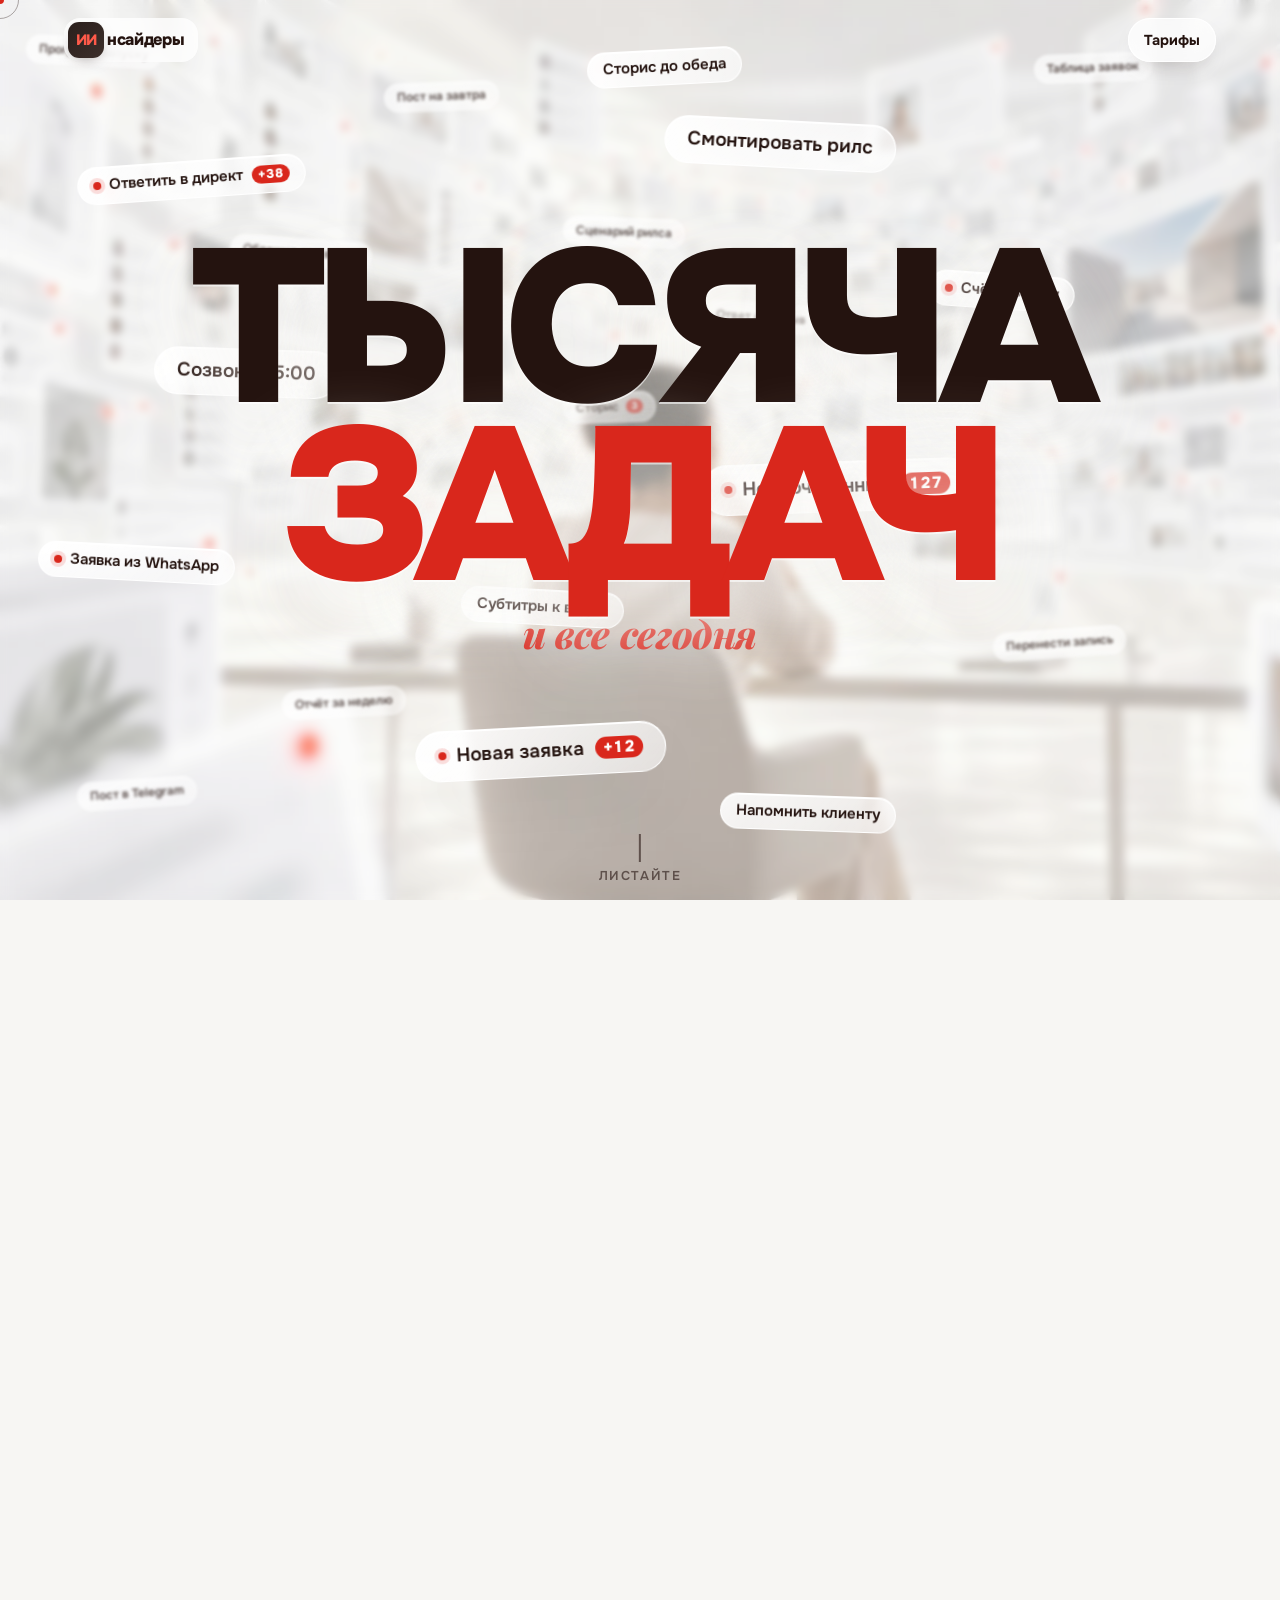
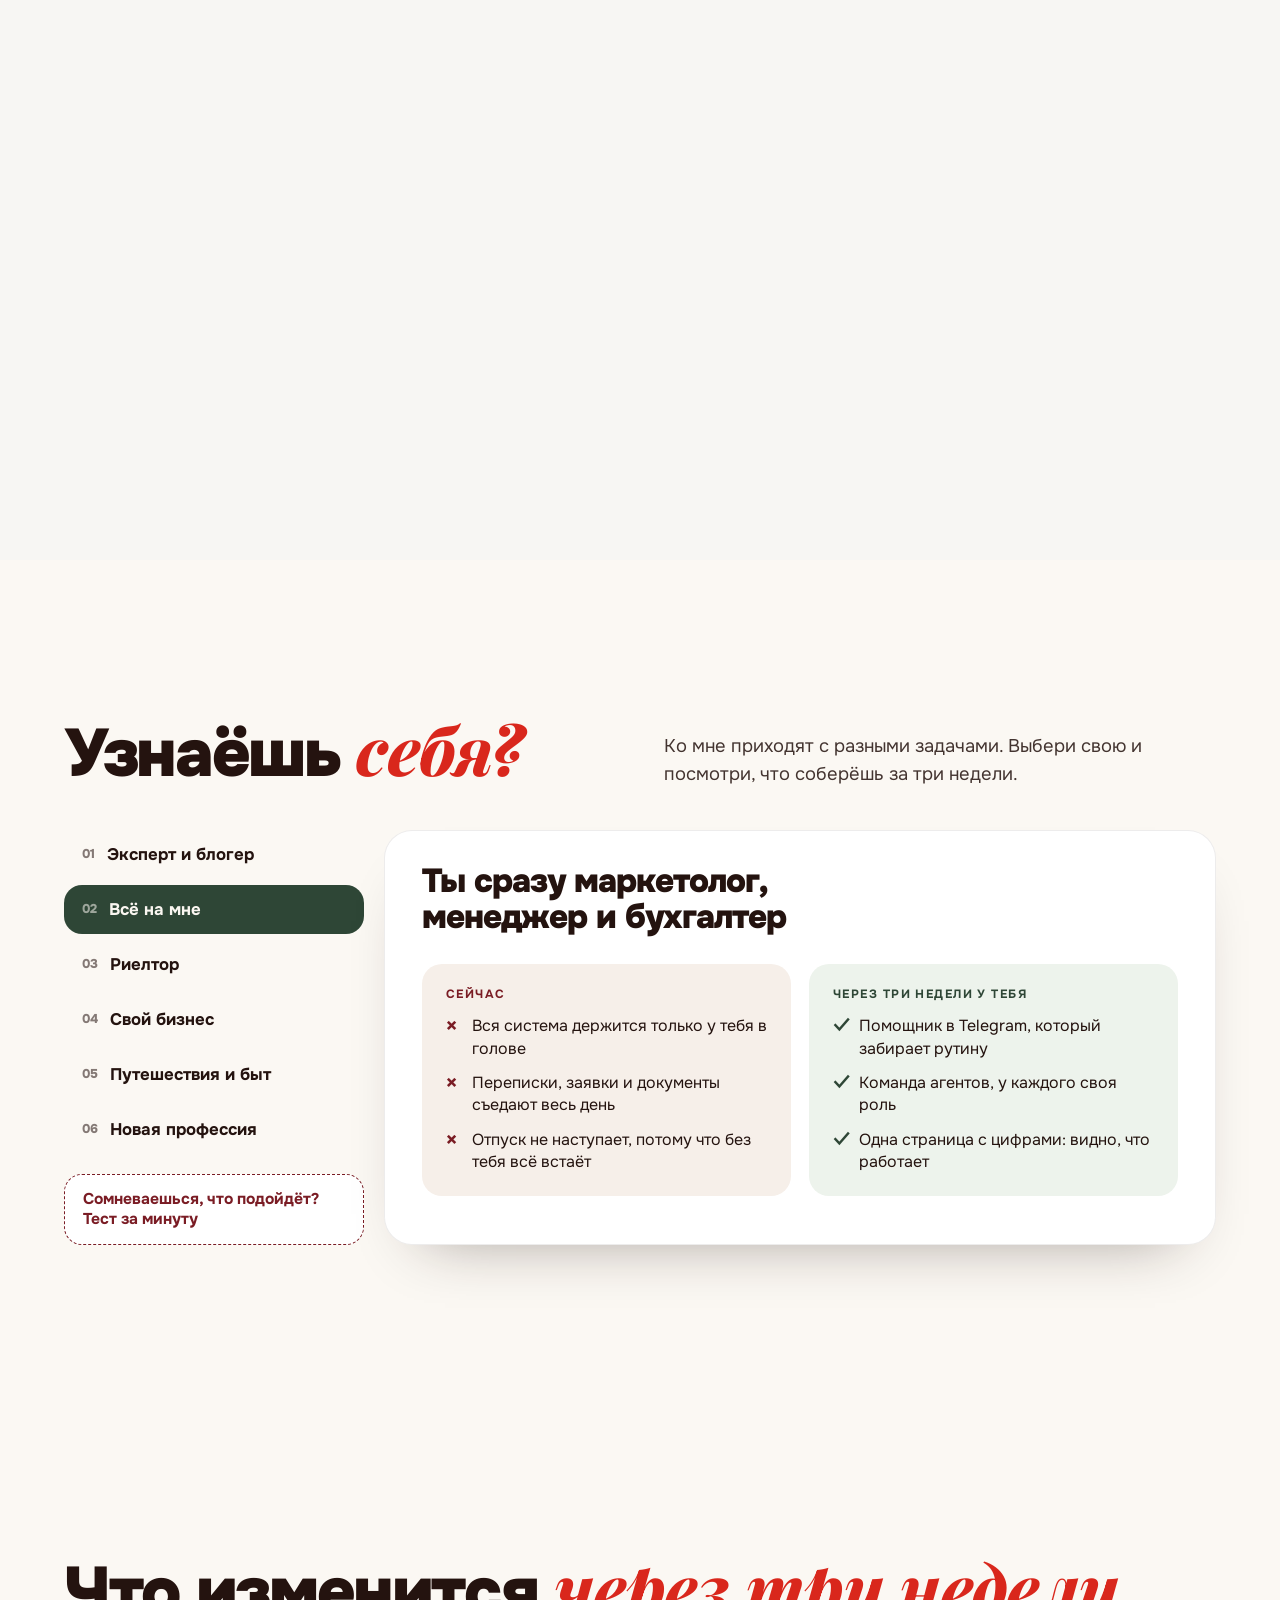
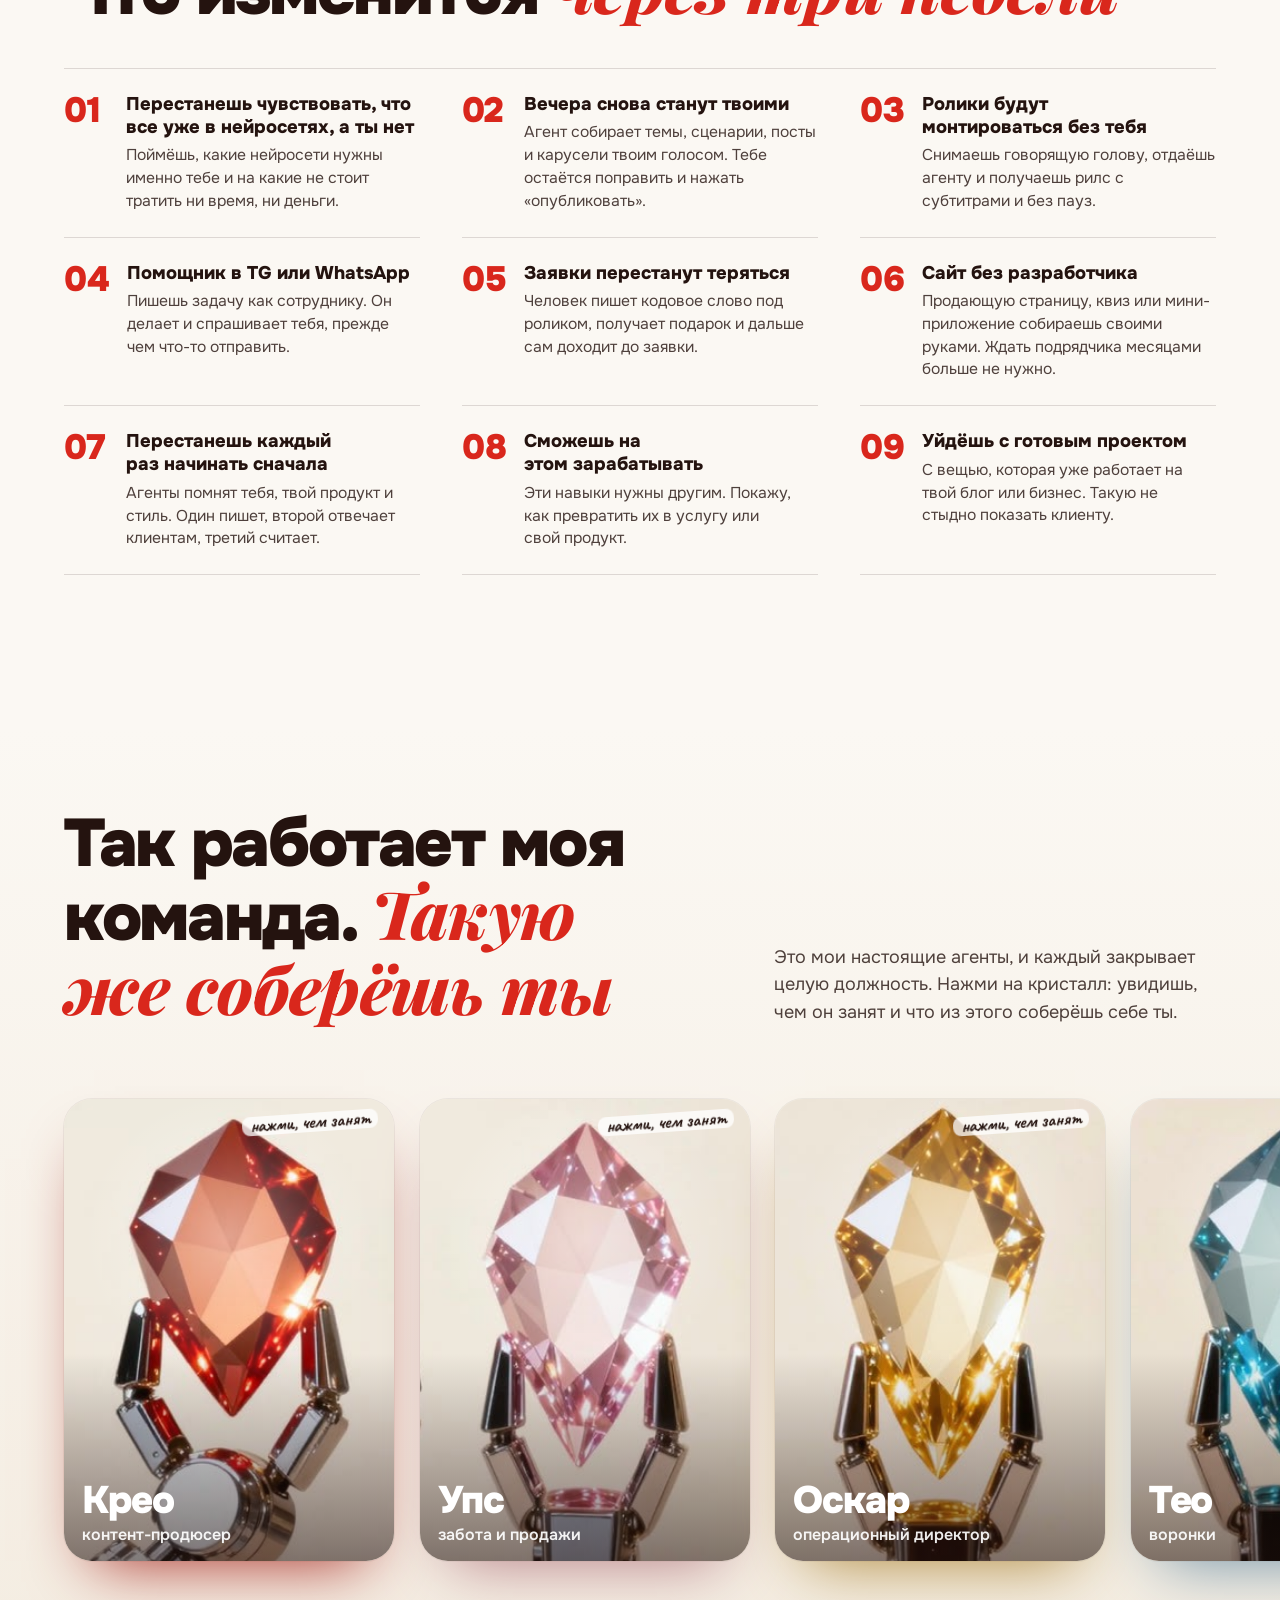
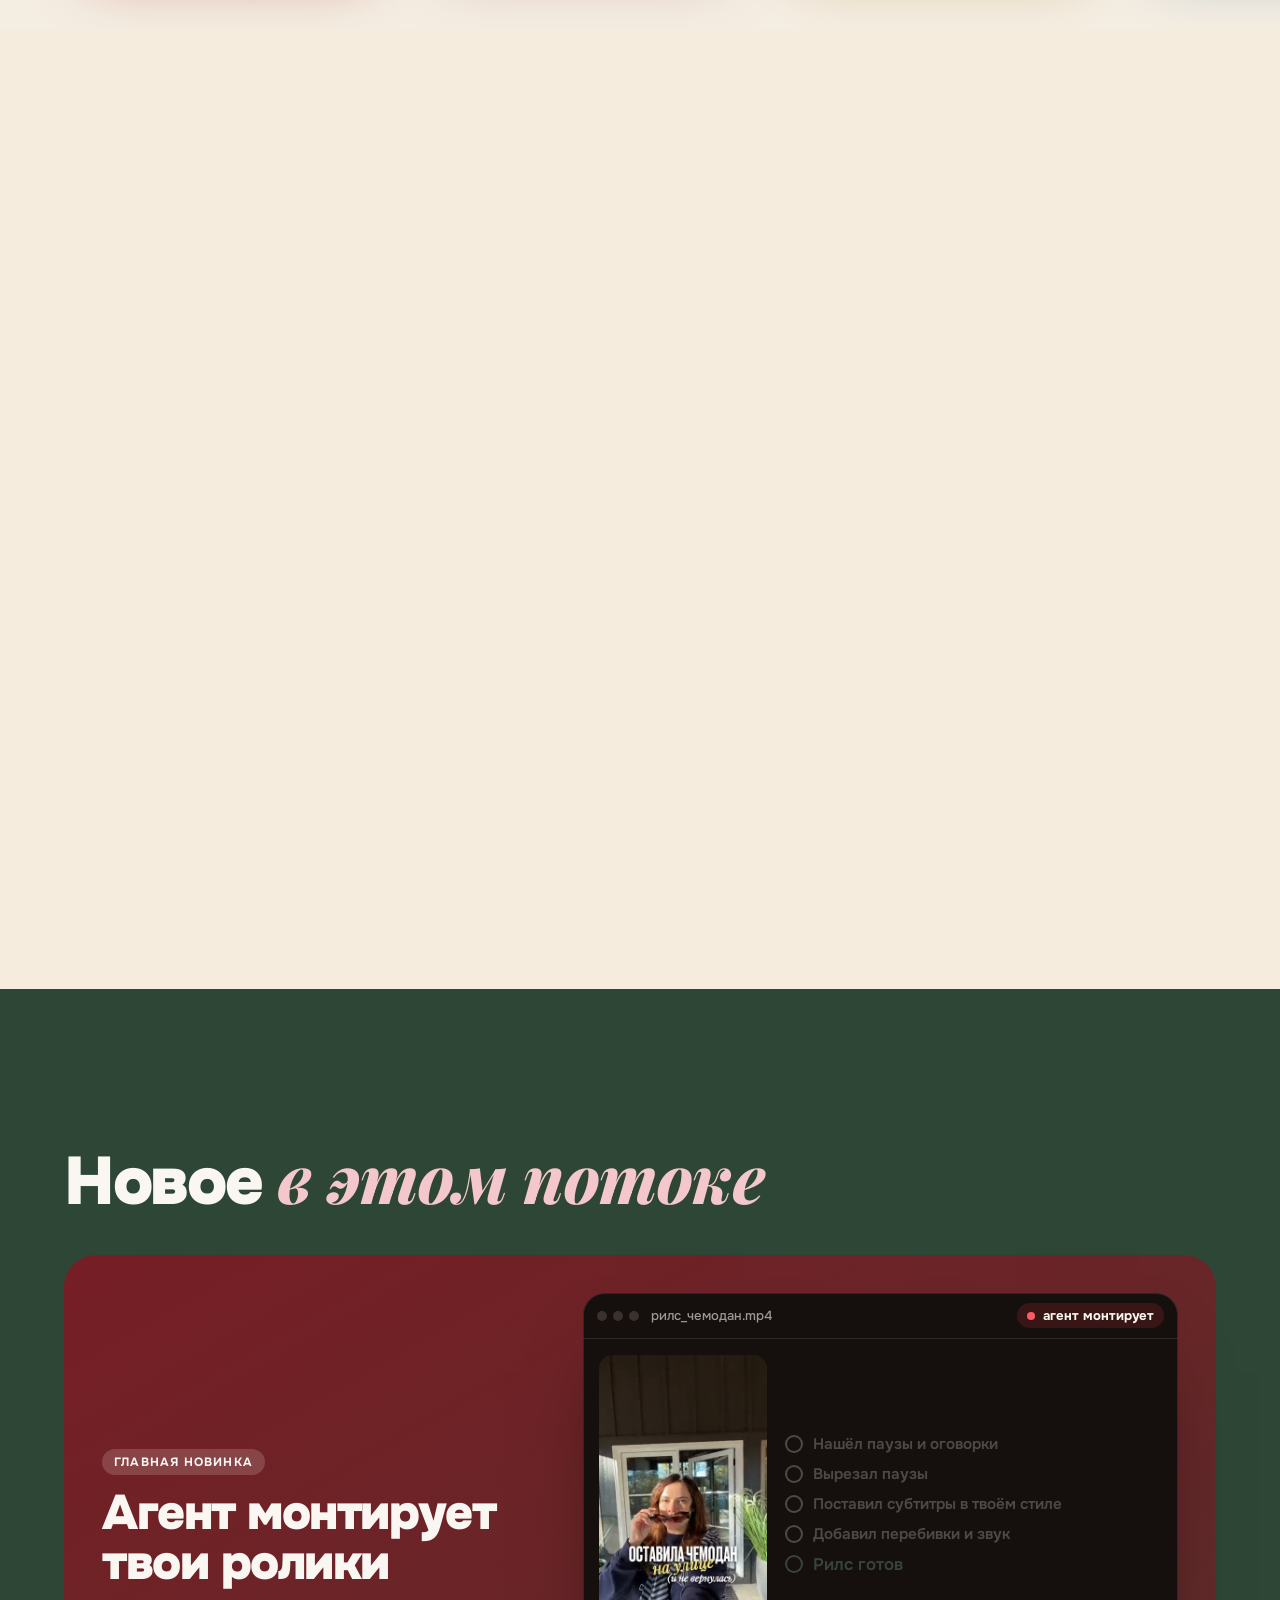
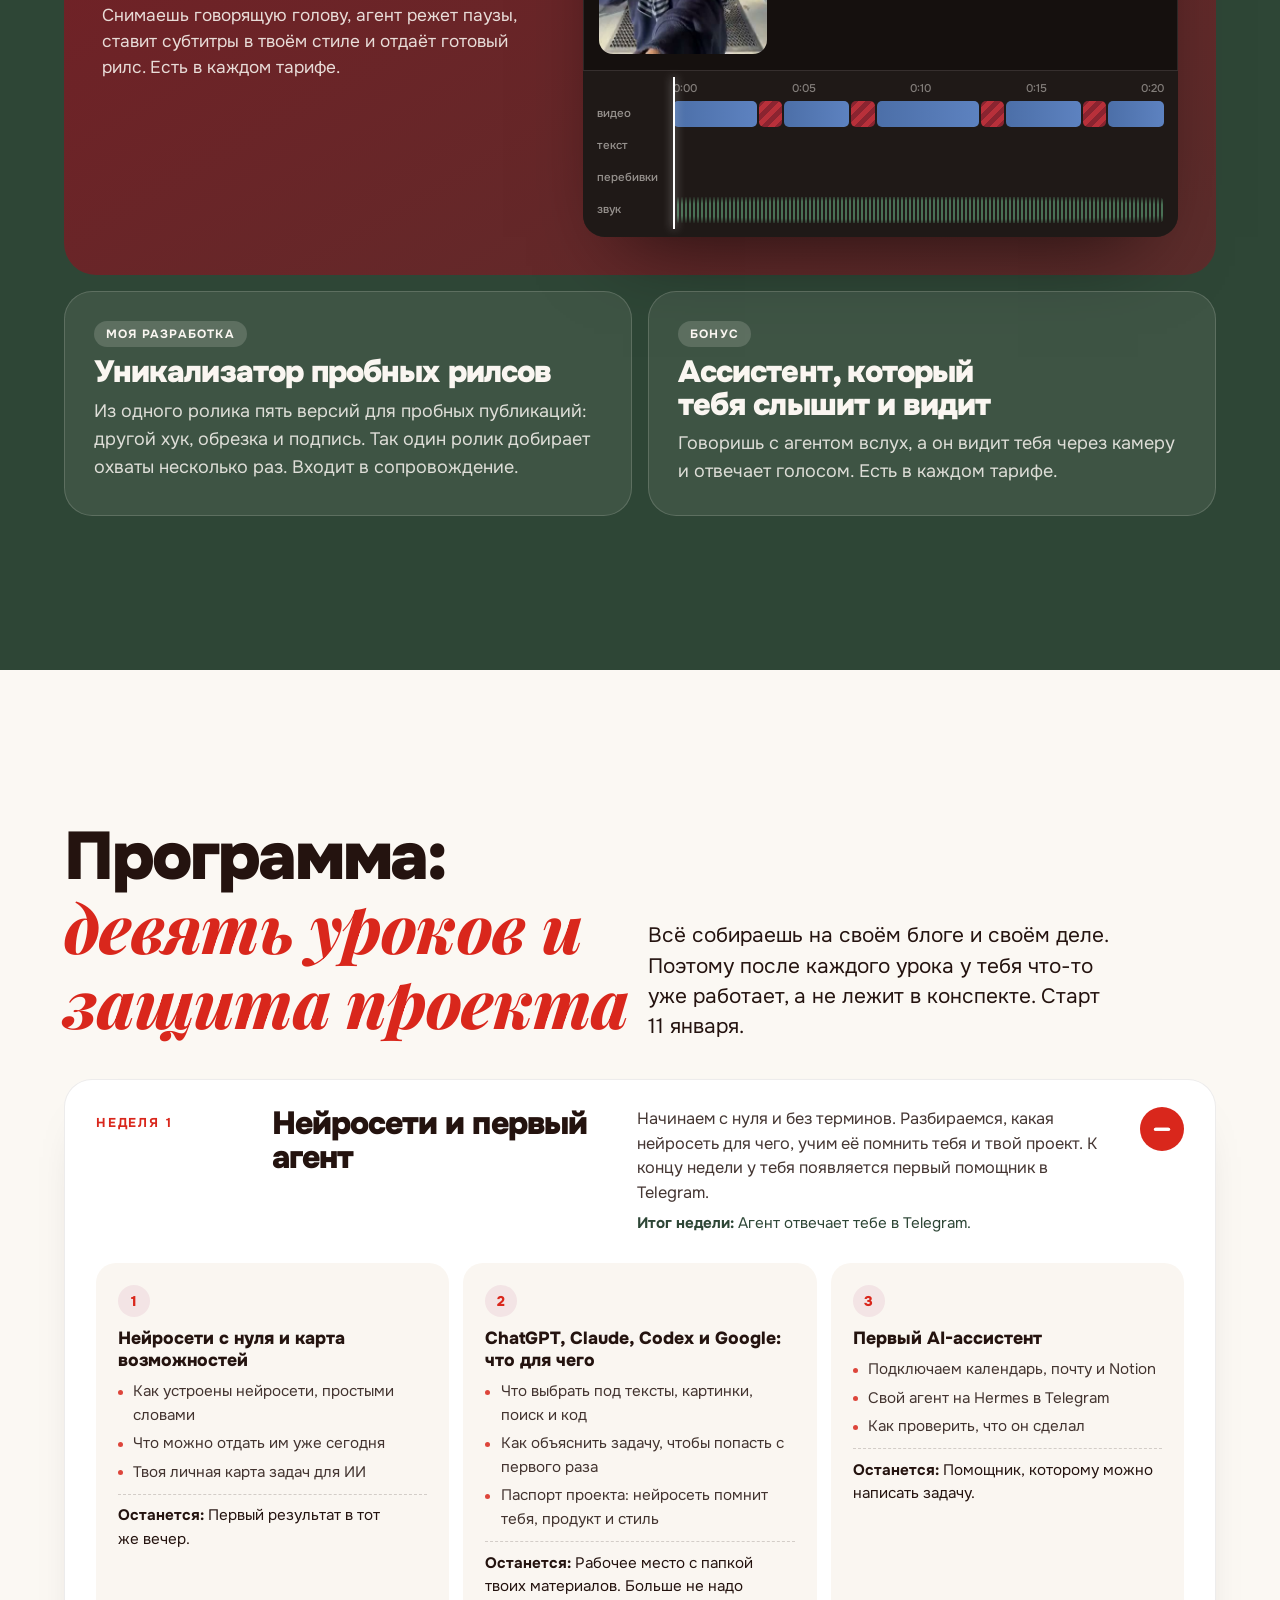
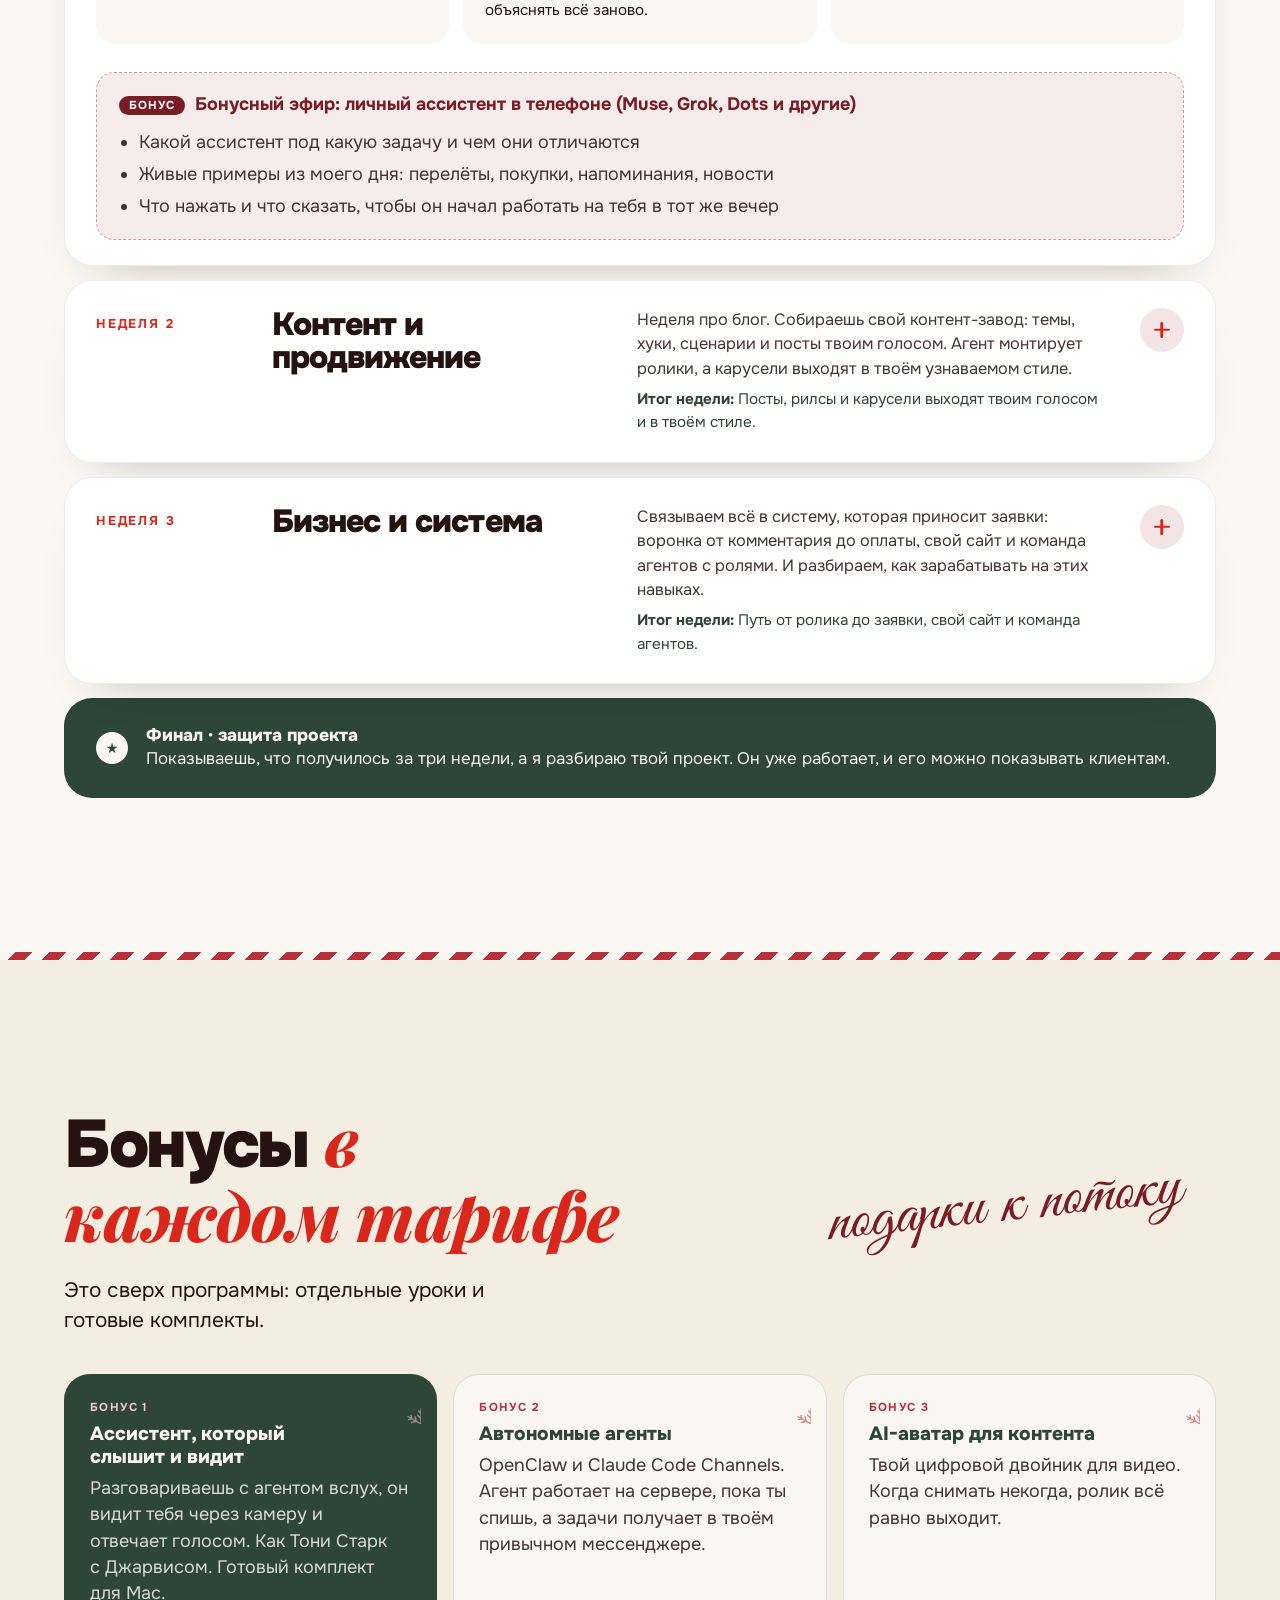
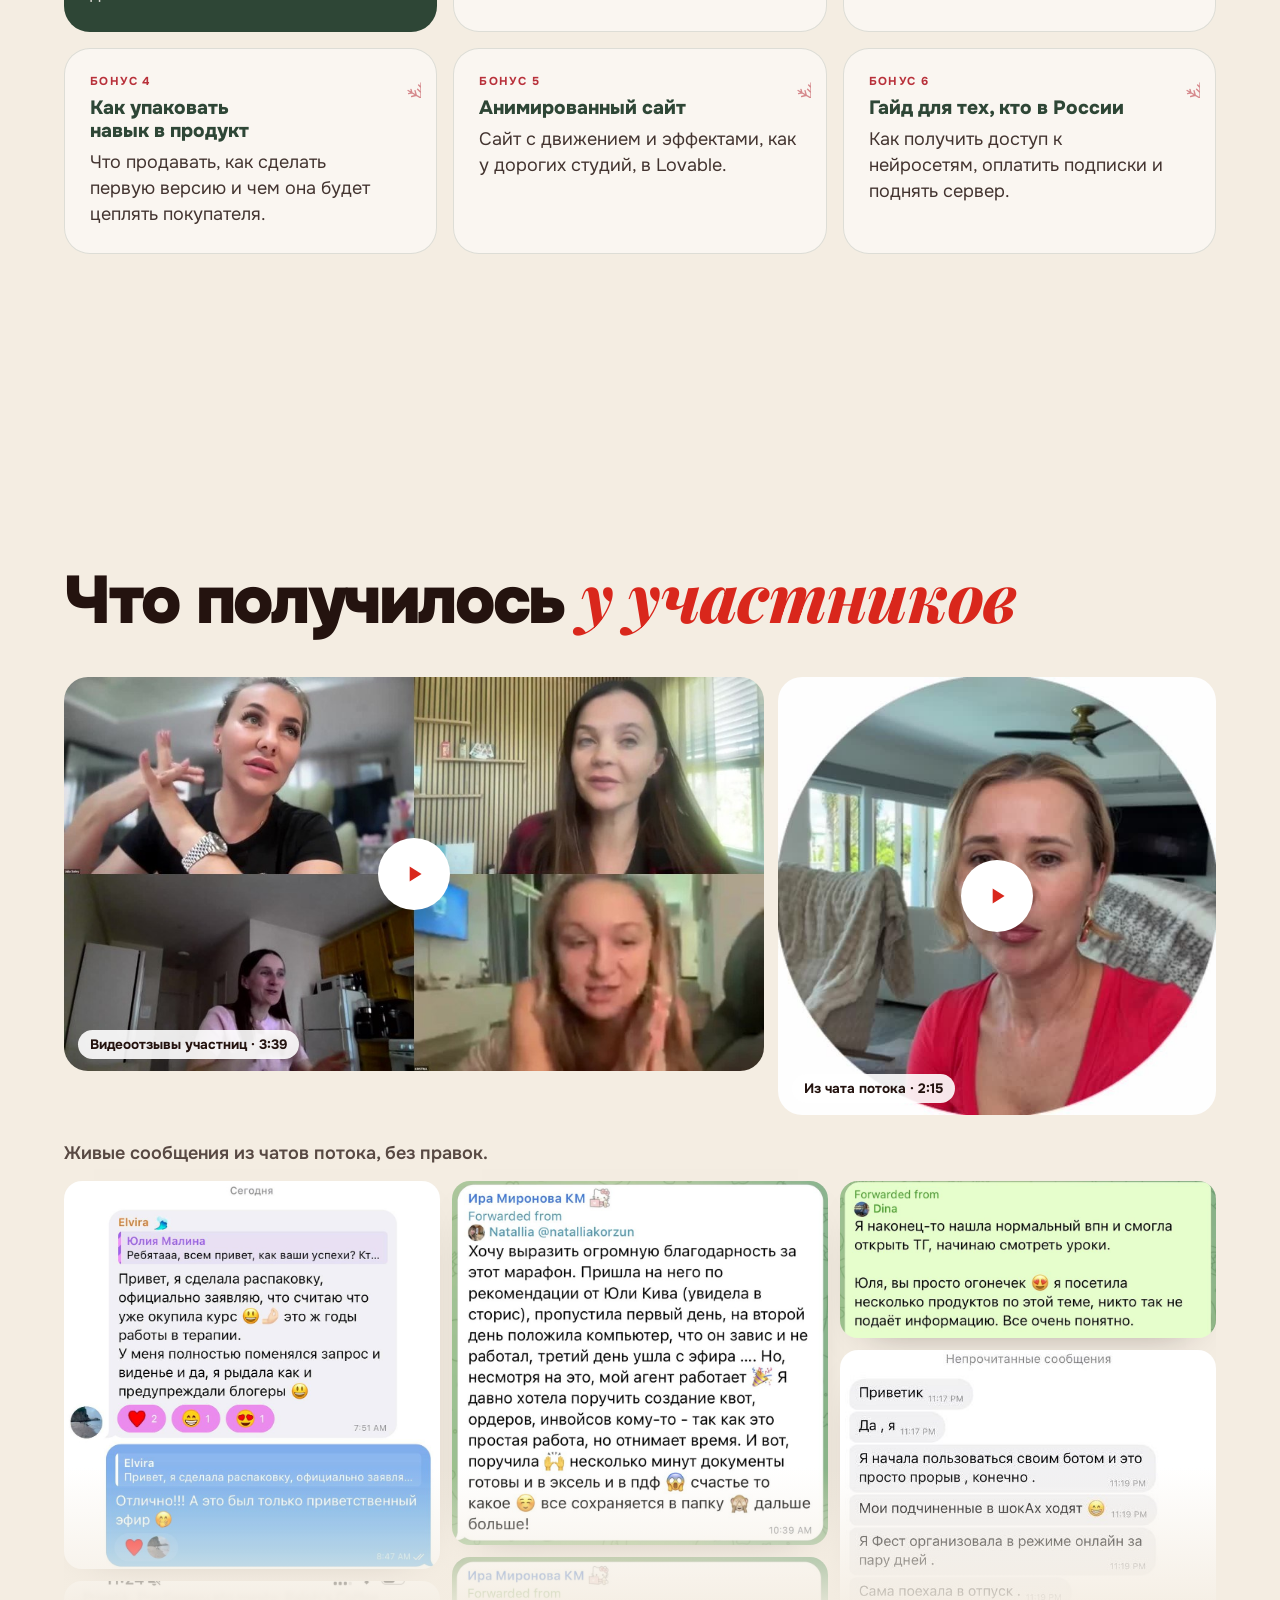
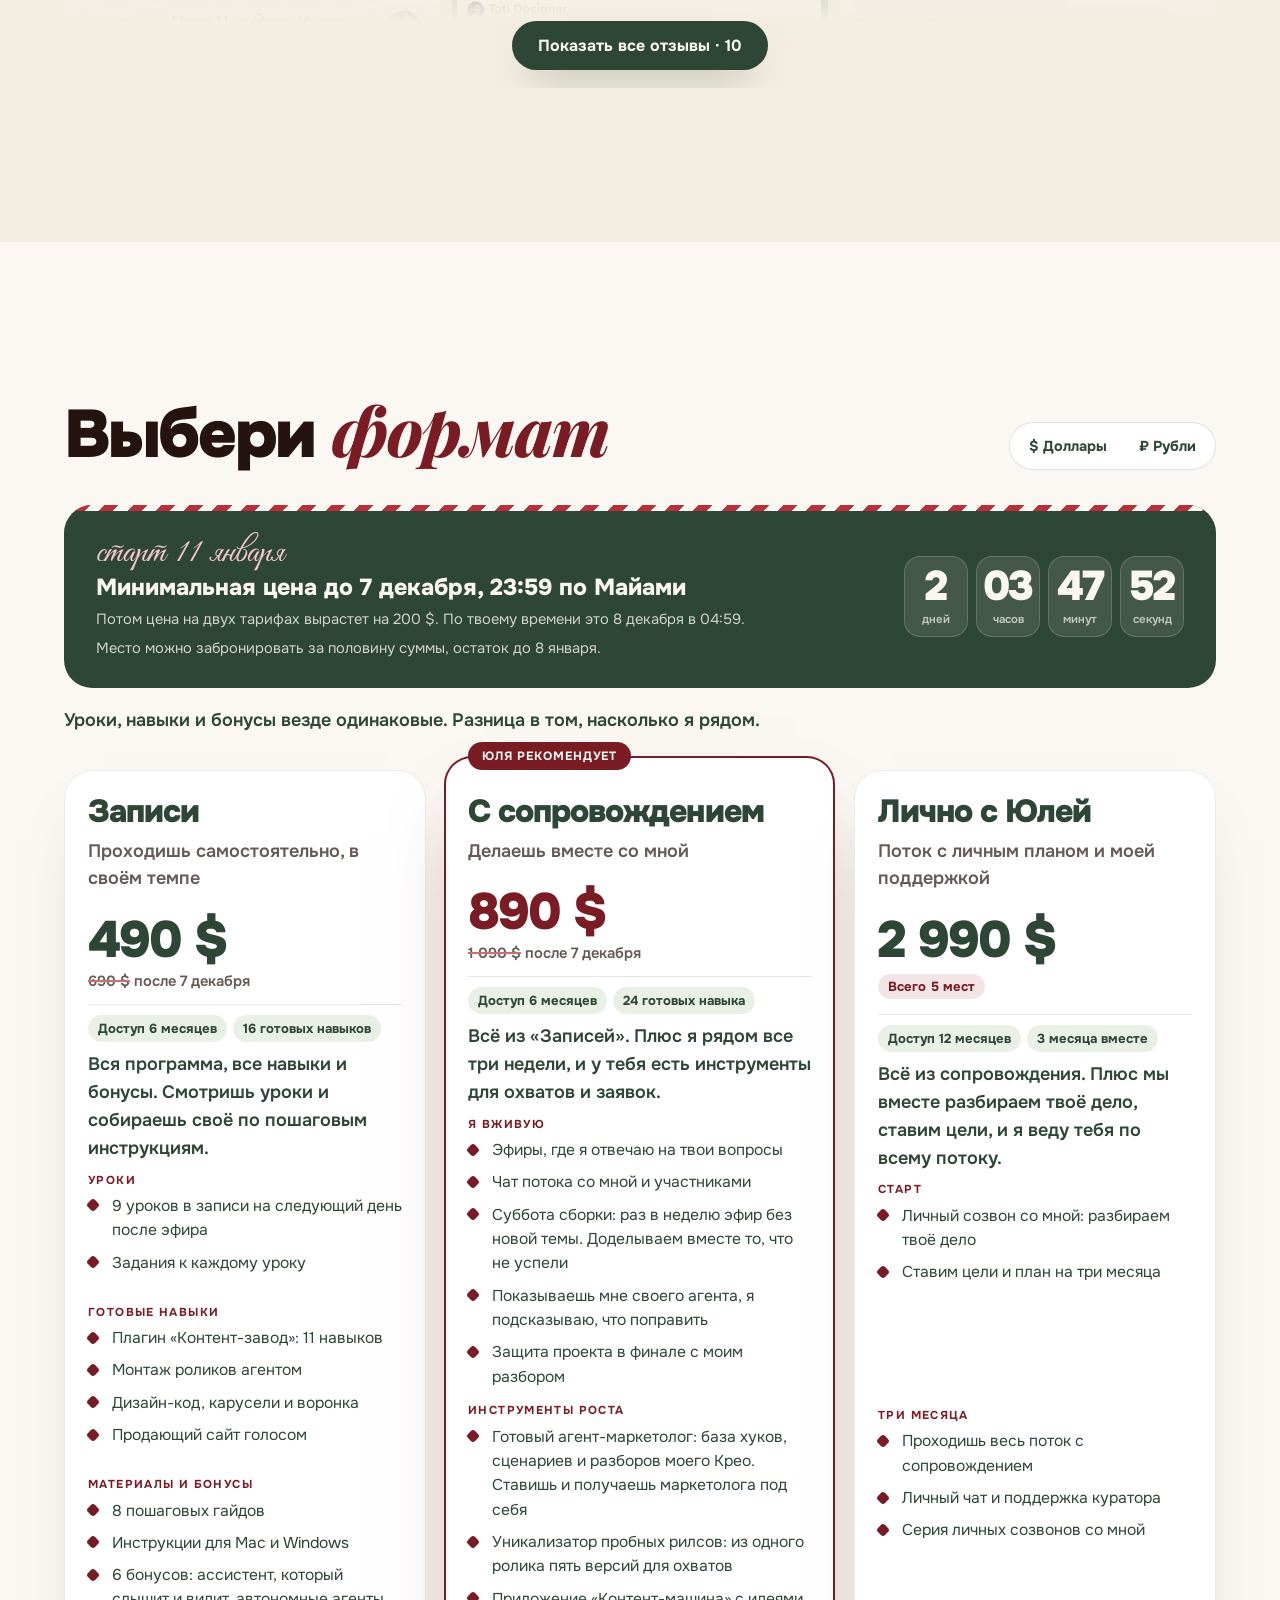
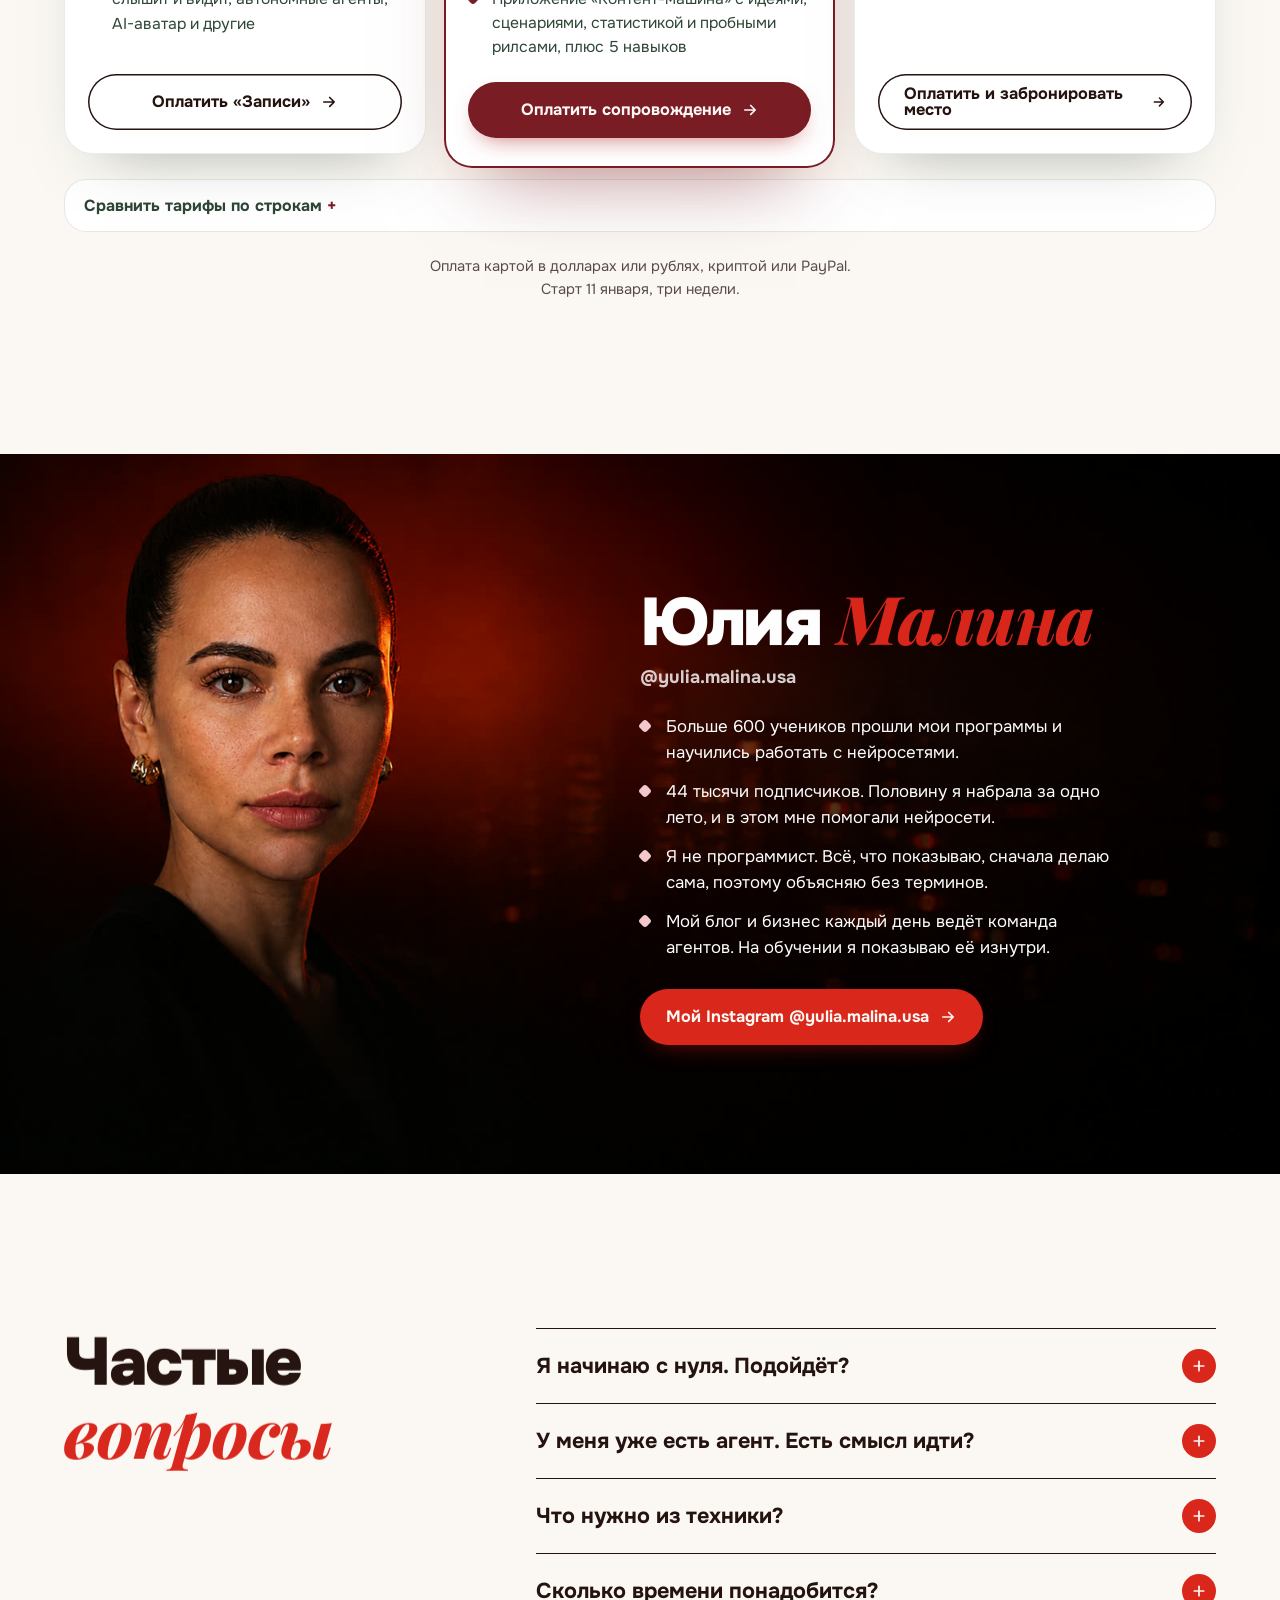
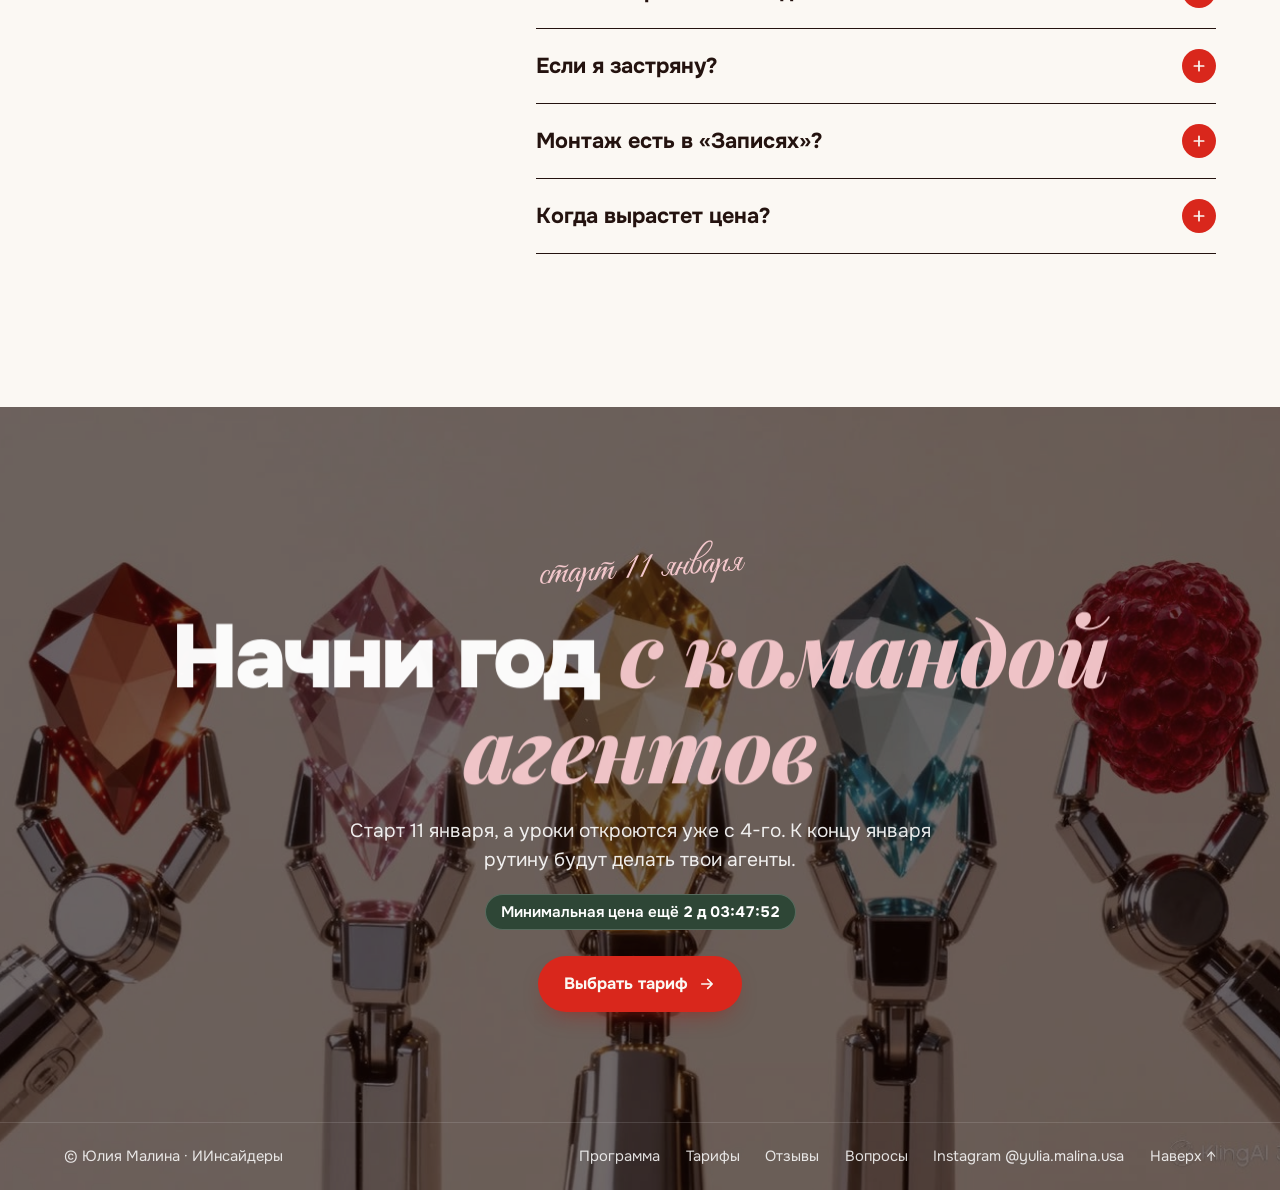
==== commit 55af2891: "Боевая версия ainsiders.club" ====
--- a/live/index.html
+++ b/live/index.html
@@ -7,7 +7,7 @@
         if (s.scale) h.style.setProperty('--h-scale', s.scale);
         if (s.accent) h.style.setProperty('--c-red', s.accent);
       } catch (e) {}
-    </script><link rel="stylesheet" href="https://juliamiami.github.io/preview-3/live/_astro/index.BgPKXTaZ.css"><link rel="canonical" href="https://ainsiders.club/"><meta property="og:type" content="website"><meta property="og:url" content="https://ainsiders.club/"><meta property="og:image" content="https://juliamiami.github.io/preview-3/live/media/hero/end.jpg"><meta name="twitter:card" content="summary_large_image"><meta property="og:title" content="ИИнсайдеры 3.0 · команда AI-агентов за три недели"><meta property="og:description" content="Интенсив Юлии Малиной: за три недели собери свою команду AI-агентов. Готовые навыки, монтаж роликов агентом, сайт голосом. Старт 11 января."><style>#lovable-badge{display:none!important}</style></head> <body>  <main> <div class="home" id="top" data-astro-cid-xhaoqxbd> <svg width="0" height="0" style="position:absolute" aria-hidden="true" xmlns="http://www.w3.org/2000/svg"><defs> <symbol id="flake1" viewBox="-50 -50 100 100"><g id="fa"><path d="M0 0V-44M0-16-10-26M0-16 10-26M0-31-7-38M0-31 7-38"></path></g><use href="#fa" transform="rotate(60)"></use><use href="#fa" transform="rotate(120)"></use><use href="#fa" transform="rotate(180)"></use><use href="#fa" transform="rotate(240)"></use><use href="#fa" transform="rotate(300)"></use></symbol> <symbol id="flake2" viewBox="-50 -50 100 100"><circle r="5"></circle><g id="fb"><path d="M0-9V-34M0-22-8-29M0-22 8-29"></path><circle cy="-39.5" r="4.5"></circle></g><use href="#fb" transform="rotate(60)"></use><use href="#fb" transform="rotate(120)"></use><use href="#fb" transform="rotate(180)"></use><use href="#fb" transform="rotate(240)"></use><use href="#fb" transform="rotate(300)"></use></symbol> <symbol id="flake3" viewBox="-50 -50 100 100"><g id="fc"><path d="M0-5V-20M0-36V-45M0-20-6-28 0-36 6-28Z"></path></g><use href="#fc" transform="rotate(60)"></use><use href="#fc" transform="rotate(120)"></use><use href="#fc" transform="rotate(180)"></use><use href="#fc" transform="rotate(240)"></use><use href="#fc" transform="rotate(300)"></use></symbol> <symbol id="ginger" viewBox="0 0 100 110"> <g stroke="#A9744F" stroke-linecap="round"><path d="M38 47 16 57M62 47 84 57" stroke-width="17"></path><path d="M43 70 33 96M57 70 67 96" stroke-width="18"></path></g> <rect x="33" y="33" width="34" height="42" rx="13" fill="#A9744F"></rect> <circle cx="50" cy="22" r="17" fill="#A9744F"></circle> <g fill="none" stroke="#FAF6F1" stroke-width="2.2" stroke-linecap="round" stroke-linejoin="round"> <path d="M19 47l3 2.4-3 2.4 3 2.4-3 2.4 3 2.4"></path><path d="M81 47l-3 2.4 3 2.4-3 2.4 3 2.4-3 2.4"></path> <path d="M29 89l2.2 3 2.2-3 2.2 3 2.2-3 2.2 3"></path><path d="M60 89l2.2 3 2.2-3 2.2 3 2.2-3 2.2 3"></path> <path d="M44 26.5q6 5 12 0"></path><path d="M39 12q11-8 22 0"></path> </g> <g fill="#FAF6F1"><circle cx="44" cy="20" r="2.2"></circle><circle cx="56" cy="20" r="2.2"></circle><circle cx="50" cy="53" r="2.4"></circle><circle cx="50" cy="63" r="2.4"></circle></g> <g fill="#7A1C24"><path d="M50 40 41 35.5v9zM50 40l9-4.5v9z"></path><circle cx="50" cy="40" r="2.4"></circle></g> </symbol> <symbol id="bear" viewBox="0 0 100 112"> <g fill="#A9744F"><circle cx="35" cy="101" r="10"></circle><circle cx="65" cy="101" r="10"></circle><ellipse cx="50" cy="77" rx="22" ry="24"></ellipse></g> <g fill="#DCC7AE"><circle cx="35" cy="102" r="5"></circle><circle cx="65" cy="102" r="5"></circle><ellipse cx="50" cy="81" rx="12" ry="13"></ellipse></g> <path d="M31 63 20 79M69 63 80 79" stroke="#A9744F" stroke-width="13" stroke-linecap="round"></path> <g fill="#A9744F"><circle cx="32" cy="15" r="9"></circle><circle cx="68" cy="15" r="9"></circle></g> <g fill="#DCC7AE"><circle cx="32" cy="15" r="4.5"></circle><circle cx="68" cy="15" r="4.5"></circle></g> <circle cx="50" cy="31" r="20" fill="#A9744F"></circle> <ellipse cx="50" cy="38" rx="9.5" ry="7" fill="#DCC7AE"></ellipse> <ellipse cx="50" cy="34.5" rx="3.6" ry="2.5" fill="#4B2C20"></ellipse> <path d="M50 37v2.5M46.5 40.5q3.5 2.4 7 0" stroke="#4B2C20" stroke-width="1.6" fill="none" stroke-linecap="round"></path> <g fill="#4B2C20"><circle cx="42" cy="27" r="2.3"></circle><circle cx="58" cy="27" r="2.3"></circle></g> <path d="M30 50q20 8 40 0v7q-20 8-40 0z" fill="#7A1C24"></path> <path d="M57 57l7-1 3 17-7 1z" fill="#7A1C24"></path> <path d="M38 53.5v7M45 55v7.5M55 55v7.5M62 53.5v7M58.5 66l7-1" stroke="#2E4636" stroke-width="1.6"></path> </symbol> <symbol id="robot" viewBox="0 0 100 112"> <path d="M50 16V7" stroke="#A9744F" stroke-width="3.5" stroke-linecap="round"></path> <circle cx="50" cy="6" r="5" fill="#B8303A"></circle> <path d="M47.6 4.2q1-1.7 3.2-1.8" stroke="#FAF6F1" stroke-width="1.3" fill="none" stroke-linecap="round"></path> <path d="M31 60 17 75M69 60 83 75" stroke="#A9744F" stroke-width="12" stroke-linecap="round"></path> <g fill="#A9744F"><rect x="35" y="82" width="12" height="18" rx="4"></rect><rect x="53" y="82" width="12" height="18" rx="4"></rect><rect x="31" y="95" width="18" height="10" rx="5"></rect><rect x="51" y="95" width="18" height="10" rx="5"></rect><rect x="20" y="25" width="10" height="13" rx="4"></rect><rect x="70" y="25" width="10" height="13" rx="4"></rect></g> <rect x="26" y="15" width="48" height="33" rx="10" fill="#A9744F"></rect> <rect x="29" y="50" width="42" height="36" rx="9" fill="#A9744F"></rect> <g fill="none" stroke="#FAF6F1" stroke-width="2.2" stroke-linecap="round" stroke-linejoin="round"> <rect x="33" y="21" width="34" height="21" rx="6"></rect> <path d="M39.5 32q3.5-4.5 7 0M53.5 32q3.5-4.5 7 0M46 36.5q4 2.6 8 0"></path> <rect x="38" y="58" width="24" height="18" rx="4"></rect> <path d="M16.6 66.6q3 1 4.4 4.1q1.4 3 4.4 4.1M83.4 66.6q-3 1-4.4 4.1q-1.4 3-4.4 4.1"></path> <path d="M33 100l2.3-2 2.3 2 2.3-2 2.3 2 2.3-2 2.3 2M53 100l2.3-2 2.3 2 2.3-2 2.3 2 2.3-2 2.3 2"></path> <path d="M25 28.5v6M75 28.5v6"></path> </g> <path d="M50 72.5c-5-3.6-7-6-7-8.4 0-1.9 1.5-3.3 3.3-3.3 1.6 0 2.9 1 3.7 2.2.8-1.2 2.1-2.2 3.7-2.2 1.8 0 3.3 1.4 3.3 3.3 0 2.4-2 4.8-7 8.4z" fill="#7A1C24"></path> <g fill="#7A1C24"><path d="M50 49.5l-8-4.2v8.4zM50 49.5l8-4.2v8.4z"></path><circle cx="50" cy="49.5" r="2.3"></circle></g> </symbol> <symbol id="orb" viewBox="0 0 100 112"> <circle cx="50" cy="13" r="5" fill="none" stroke="#A9744F" stroke-width="2.4"></circle> <rect x="41" y="17" width="18" height="11" rx="2.5" fill="#DCC7AE"></rect> <path d="M45 18.5v8M50 18.5v8M55 18.5v8" stroke="#A9744F" stroke-width="1.2"></path> <circle cx="50" cy="65" r="38" fill="#7A1C24"></circle> <rect x="27" y="51" width="46" height="28" rx="12" fill="#2E4636"></rect> <g fill="#FAF6F1"><circle cx="41" cy="63" r="3.6"></circle><circle cx="59" cy="63" r="3.6"></circle></g> <path d="M45 70q5 3.5 10 0" stroke="#FAF6F1" stroke-width="2" fill="none" stroke-linecap="round"></path> <g fill="none" stroke="#FAF6F1" stroke-linecap="round"><path d="M17 49q33-14 66 0M18 83q32 14 64 0" stroke-width="2.6" stroke-dasharray="0.1 5.5"></path><path d="M28 41q6-8 15-10" stroke-width="2.4" opacity=".5"></path></g> </symbol> <symbol id="robot-line" viewBox="0 0 100 100"> <path d="M50 18V10"></path><circle cx="50" cy="7" r="3"></circle> <rect x="26" y="18" width="48" height="32" rx="10"></rect> <path d="M26 30h-5v9h5M74 30h5v9h-5"></path> <path d="M40 33q3.5-4 7 0M53 33q3.5-4 7 0M46 40q4 2.5 8 0"></path> <rect x="31" y="56" width="38" height="30" rx="8"></rect> <path d="M31 63 20 76M69 63 80 76M40 86v8M60 86v8"></path> <path d="M50 77c-4-3-6-5-6-7a3 3 0 0 1 6-1 3 3 0 0 1 6 1c0 2-2 4-6 7z"></path> </symbol></defs></svg> <section class="mh" data-mhero data-astro-cid-ymcnves6> <div class="mh__media" data-astro-cid-ymcnves6> <img src="https://juliamiami.github.io/preview-3/live/media/hero/end.jpg" alt="Юлия Малина с ИИ-агентом на ладони" fetchpriority="high" data-astro-cid-ymcnves6> <header class="mh__top" data-astro-cid-ymcnves6> <a class="logo" href="#top" aria-label="ИИнсайдеры" data-astro-cid-tvrurpns><span class="logo__mark" data-astro-cid-tvrurpns>ИИ</span><span class="logo__word" data-astro-cid-tvrurpns>нсайдеры</span></a>  <a class="mh__price" href="#price" data-astro-cid-ymcnves6>Тарифы</a> </header> <div class="mh__chips" aria-hidden="true" data-astro-cid-ymcnves6> <span class="mh__chip" style="left:6%;top:20%;--i:0" data-astro-cid-ymcnves6> <i class="mh__tick" data-astro-cid-ymcnves6></i><span class="mh__ct" data-astro-cid-ymcnves6>Ответить в директ</span><b data-astro-cid-ymcnves6>+38</b> </span><span class="mh__chip" style="left:34%;top:38%;--i:1" data-astro-cid-ymcnves6> <i class="mh__tick" data-astro-cid-ymcnves6></i><span class="mh__ct" data-astro-cid-ymcnves6>Смонтировать рилс</span> </span><span class="mh__chip" style="left:10%;top:56%;--i:2" data-astro-cid-ymcnves6> <i class="mh__tick" data-astro-cid-ymcnves6></i><span class="mh__ct" data-astro-cid-ymcnves6>Новая заявка</span><b data-astro-cid-ymcnves6>+12</b> </span> </div> </div> <div class="mh__body" data-astro-cid-ymcnves6> <p class="mh__over" data-astro-cid-ymcnves6>Поток 3.0 · старт 11 января</p> <h1 class="mh__h1" data-astro-cid-ymcnves6>Тебе не нужна тысяча задач. Тебе нужен <em class="acc" data-astro-cid-ymcnves6>один агент</em></h1> <p class="mh__lead" data-astro-cid-ymcnves6>Начнём с одного агента в Telegram. За три недели к нему добавится команда: пишет посты твоим голосом, монтирует ролики и принимает заявки.</p> <a class="btn mh__cta" href="#price" data-astro-cid-ymcnves6>Выбрать тариф <svg viewBox="0 0 24 24" fill="none" stroke="currentColor" stroke-width="2.2" stroke-linecap="round" stroke-linejoin="round" aria-hidden="true"><path d="M5 12h14M13 6l6 6-6 6"></path></svg></a> <a class="mh__link" href="#program" data-astro-cid-ymcnves6>Смотреть программу</a> </div> </section>  <section class="story" data-story data-frames="92" data-astro-cid-dd44gz66> <div class="story__pin" data-astro-cid-dd44gz66> <canvas class="story__seq" data-seq aria-hidden="true" data-astro-cid-dd44gz66></canvas> <img class="story__still story__still--a" data-a src="https://juliamiami.github.io/preview-3/live/media/hero/start.jpg" alt="" fetchpriority="high" data-astro-cid-dd44gz66> <img class="story__still story__still--b" data-b src="https://juliamiami.github.io/preview-3/live/media/hero/end.jpg" alt="Юлия Малина с ИИ-агентом на ладони" data-astro-cid-dd44gz66> <div class="story__veil" aria-hidden="true" data-astro-cid-dd44gz66></div> <header class="story__top wrap" data-astro-cid-dd44gz66> <a class="logo" href="#top" aria-label="ИИнсайдеры" data-astro-cid-tvrurpns><span class="logo__mark" data-astro-cid-tvrurpns>ИИ</span><span class="logo__word" data-astro-cid-tvrurpns>нсайдеры</span></a>  <a class="btn btn--glass" href="#price" data-astro-cid-dd44gz66>Тарифы</a> </header> <div class="story__frost" data-frost aria-hidden="true" data-astro-cid-dd44gz66></div> <div class="chaos" data-chaos aria-hidden="true" data-astro-cid-dd44gz66> <div class="chaos__layer" data-layer="1" data-astro-cid-dd44gz66> <span class="chip chip--1" style="left:30%;top:9%" data-side="-1" data-depth="1" data-astro-cid-dd44gz66> <span class="chip__in" style="--r:-2deg" data-astro-cid-dd44gz66>Пост на завтра</span> </span><span class="chip chip--1 chip--hm" style="left:44%;top:24%" data-side="-1" data-depth="1" data-astro-cid-dd44gz66> <span class="chip__in" style="--r:2deg" data-astro-cid-dd44gz66>Сценарий рилса</span> </span><span class="chip chip--1 chip--hm" style="left:88%;top:70%" data-side="1" data-depth="1" data-astro-cid-dd44gz66> <span class="chip__in" style="--r:-4deg" data-astro-cid-dd44gz66>Перенести запись</span> </span><span class="chip chip--1" style="left:22%;top:76%" data-side="-1" data-depth="1" data-astro-cid-dd44gz66> <span class="chip__in" style="--r:-3deg" data-astro-cid-dd44gz66>Отчёт за неделю</span> </span><span class="chip chip--1 chip--hm" style="left:64%;top:34%" data-side="1" data-depth="1" data-astro-cid-dd44gz66> <span class="chip__in" style="--r:4deg" data-astro-cid-dd44gz66>Ответ на отзыв</span> </span><span class="chip chip--1 chip--hm" style="left:2%;top:4%" data-side="-1" data-depth="1" data-astro-cid-dd44gz66> <span class="chip__in" style="--r:3deg" data-astro-cid-dd44gz66>Прогрев к запуску</span> </span><span class="chip chip--1 chip--hm" style="left:90%;top:6%" data-side="1" data-depth="1" data-astro-cid-dd44gz66> <span class="chip__in" style="--r:-2deg" data-astro-cid-dd44gz66>Таблица заявок</span> </span><span class="chip chip--1 chip--hm" style="left:18%;top:26%" data-side="-1" data-depth="1" data-astro-cid-dd44gz66> <span class="chip__in" style="--r:4deg" data-astro-cid-dd44gz66>Обложка для видео</span> </span><span class="chip chip--1 chip--hm" style="left:44%;top:44%" data-side="-1" data-depth="1" data-astro-cid-dd44gz66> <span class="chip__in" style="--r:-2deg" data-astro-cid-dd44gz66>Сторис<b class="chip__n tab" data-astro-cid-dd44gz66>3</b></span> </span><span class="chip chip--1 chip--hm" style="left:6%;top:86%" data-side="-1" data-depth="1" data-astro-cid-dd44gz66> <span class="chip__in" style="--r:-4deg" data-astro-cid-dd44gz66>Пост в Telegram</span> </span> </div><div class="chaos__layer" data-layer="2" data-astro-cid-dd44gz66> <span class="chip chip--2" style="left:6%;top:18%" data-side="-1" data-depth="2" data-astro-cid-dd44gz66> <span class="chip__in" style="--r:-4deg" data-astro-cid-dd44gz66><i class="chip__dot" data-astro-cid-dd44gz66></i>Ответить в директ<b class="chip__n tab" data-astro-cid-dd44gz66>+38</b></span> </span><span class="chip chip--2" style="left:84%;top:30%" data-side="1" data-depth="2" data-astro-cid-dd44gz66> <span class="chip__in" style="--r:4deg" data-astro-cid-dd44gz66><i class="chip__dot" data-astro-cid-dd44gz66></i>Счёт клиенту</span> </span><span class="chip chip--2 chip--hm" style="left:58%;top:6%" data-side="1" data-depth="2" data-astro-cid-dd44gz66> <span class="chip__in" style="--r:-3deg" data-astro-cid-dd44gz66>Сторис до обеда</span> </span><span class="chip chip--2 chip--hm" style="left:3%;top:60%" data-side="-1" data-depth="2" data-astro-cid-dd44gz66> <span class="chip__in" style="--r:3deg" data-astro-cid-dd44gz66><i class="chip__dot" data-astro-cid-dd44gz66></i>Заявка из WhatsApp</span> </span><span class="chip chip--2 chip--hm" style="left:36%;top:66%" data-side="-1" data-depth="2" data-astro-cid-dd44gz66> <span class="chip__in" style="--r:3deg" data-astro-cid-dd44gz66>Субтитры к видео</span> </span><span class="chip chip--2" style="left:70%;top:88%" data-side="1" data-depth="2" data-astro-cid-dd44gz66> <span class="chip__in" style="--r:2deg" data-astro-cid-dd44gz66>Напомнить клиенту</span> </span> </div><div class="chaos__layer" data-layer="3" data-astro-cid-dd44gz66> <span class="chip chip--3" style="left:70%;top:14%" data-side="1" data-depth="3" data-astro-cid-dd44gz66> <span class="chip__in" style="--r:3deg" data-astro-cid-dd44gz66>Смонтировать рилс</span> </span><span class="chip chip--3 chip--hm" style="left:12%;top:38%" data-side="-1" data-depth="3" data-astro-cid-dd44gz66> <span class="chip__in" style="--r:2deg" data-astro-cid-dd44gz66>Созвон в 15:00</span> </span><span class="chip chip--3 chip--hm" style="left:76%;top:52%" data-side="1" data-depth="3" data-astro-cid-dd44gz66> <span class="chip__in" style="--r:-2deg" data-astro-cid-dd44gz66><i class="chip__dot" data-astro-cid-dd44gz66></i>Непрочитанные<b class="chip__n tab" data-astro-cid-dd44gz66>127</b></span> </span><span class="chip chip--3" style="left:52%;top:80%" data-side="1" data-depth="3" data-astro-cid-dd44gz66> <span class="chip__in" style="--r:-3deg" data-astro-cid-dd44gz66><i class="chip__dot" data-astro-cid-dd44gz66></i>Новая заявка<b class="chip__n tab" data-astro-cid-dd44gz66>+12</b></span> </span> </div> </div> <div class="mega" data-one data-astro-cid-dd44gz66> <p class="mega__w mega__w--l" data-l data-astro-cid-dd44gz66>Тысяча</p> <p class="mega__w mega__w--r" data-r data-astro-cid-dd44gz66>задач</p> <p class="mega__sub" data-astro-cid-dd44gz66><em class="acc" data-astro-cid-dd44gz66>и все сегодня</em></p> </div> <div class="story__two wrap" data-two data-astro-cid-dd44gz66> <p class="story__over" data-astro-cid-dd44gz66>Поток 3.0 · старт 11 января</p> <h1 class="story__h1" data-astro-cid-dd44gz66> <span class="line" data-astro-cid-dd44gz66><span data-astro-cid-dd44gz66>Тебе не нужна тысяча задач.</span></span> <span class="line" data-astro-cid-dd44gz66><span data-astro-cid-dd44gz66>Тебе нужен <em class="acc" data-astro-cid-dd44gz66>один агент</em></span></span> </h1> <p class="story__lead" data-astro-cid-dd44gz66>Начнём с одного агента, который отвечает тебе в Telegram. За три недели к нему добавится целая команда: пишут посты твоим голосом, монтируют ролики, принимают заявки и собирают сайт. А ты проверяешь и нажимаешь «отправить».</p> <div class="story__ctas" data-astro-cid-dd44gz66> <a class="btn" href="#price" data-astro-cid-dd44gz66>Выбрать тариф <svg viewBox="0 0 24 24" fill="none" stroke="currentColor" stroke-width="2.2" stroke-linecap="round" stroke-linejoin="round" aria-hidden="true"><path d="M5 12h14M13 6l6 6-6 6"></path></svg></a> <a class="btn btn--ghost" href="#program" data-astro-cid-dd44gz66>Программа</a> </div> </div> <p class="story__hint" data-hint aria-hidden="true" data-astro-cid-dd44gz66><span data-astro-cid-dd44gz66></span>листайте</p> </div> </section>  <script type="module" src="https://juliamiami.github.io/preview-3/live/_astro/HeroStory.astro_astro_type_script_index_0_lang.D4XMUpMO.js"></script> <div class="tb" data-tb aria-hidden="false" data-astro-cid-z5cyrknp> <a class="tb__a" href="#price" data-astro-cid-z5cyrknp> <span class="tb__stripe" aria-hidden="true" data-astro-cid-z5cyrknp></span> <span class="tb__txt" data-astro-cid-z5cyrknp><b data-astro-cid-z5cyrknp>Минимальная цена</b> до 22 ноября, 23:59 по Майами</span> <span class="tb__cd tab" data-cd-short data-astro-cid-z5cyrknp>0 д 00:00:00</span> <span class="tb__go" data-astro-cid-z5cyrknp>Тарифы →</span> </a> <a class="tb__b" href="#price" data-astro-cid-z5cyrknp> <span class="tb__hand" data-astro-cid-z5cyrknp>старт 11 января</span> <span class="tb__bline" data-astro-cid-z5cyrknp>Минимальная цена ещё</span> <span class="tb__bcd tab" data-cd-short data-astro-cid-z5cyrknp>0 д 00:00:00</span> <span class="tb__bgo" data-astro-cid-z5cyrknp>Смотреть тарифы</span> </a> </div>  <script type="module">const s=document.querySelector("[data-tb]"),d=new URLSearchParams(location.search).get("timer");document.documentElement.dataset.timer=d==="b"?"b":"a";const c=matchMedia("(max-width: 760px)").matches?document.querySelector("[data-mhero]"):document.querySelector("[data-story]"),r=document.querySelector("#price"),e=()=>{const i=c?c.getBoundingClientRect().bottom<innerHeight*.4:scrollY>innerHeight;let t=!1;if(r){const o=r.getBoundingClientRect();t=o.top<innerHeight*.8&&o.bottom>innerHeight*.2}const n=document.querySelector("#end"),a=n?n.getBoundingClientRect().top<innerHeight*.9:!1;s.classList.toggle("is-on",i&&!t&&!a)};addEventListener("scroll",e,{passive:!0});addEventListener("resize",e);e();</script>   <section class="sec aud" id="audience" data-astro-cid-z2nwgh7l> <div class="wrap" data-astro-cid-z2nwgh7l> <div class="aud__head" data-astro-cid-z2nwgh7l> <h2 class="h2" data-reveal data-astro-cid-z2nwgh7l>Узнаёшь <span class="acc" data-astro-cid-z2nwgh7l>себя?</span></h2> <p class="aud__lead" data-astro-cid-z2nwgh7l>Ко мне приходят с разными задачами. Выбери свою и посмотри, что соберёшь за три недели.</p> </div> <div class="aud__box" data-astro-cid-z2nwgh7l> <div class="aud__tabs" role="tablist" aria-label="Кто ты" data-astro-cid-z2nwgh7l> <button type="button" role="tab" class="aud__tab" aria-selected="true" data-tab="0" data-astro-cid-z2nwgh7l> <span class="aud__tn tab" data-astro-cid-z2nwgh7l>01</span>Эксперт и блогер </button><button type="button" role="tab" class="aud__tab" aria-selected="false" data-tab="1" data-astro-cid-z2nwgh7l> <span class="aud__tn tab" data-astro-cid-z2nwgh7l>02</span>Всё на мне </button><button type="button" role="tab" class="aud__tab" aria-selected="false" data-tab="2" data-astro-cid-z2nwgh7l> <span class="aud__tn tab" data-astro-cid-z2nwgh7l>03</span>Риелтор </button><button type="button" role="tab" class="aud__tab" aria-selected="false" data-tab="3" data-astro-cid-z2nwgh7l> <span class="aud__tn tab" data-astro-cid-z2nwgh7l>04</span>Свой бизнес </button><button type="button" role="tab" class="aud__tab" aria-selected="false" data-tab="4" data-astro-cid-z2nwgh7l> <span class="aud__tn tab" data-astro-cid-z2nwgh7l>05</span>Путешествия и быт </button><button type="button" role="tab" class="aud__tab" aria-selected="false" data-tab="5" data-astro-cid-z2nwgh7l> <span class="aud__tn tab" data-astro-cid-z2nwgh7l>06</span>Новая профессия </button> <button type="button" class="aud__quiz" data-quiz-open data-astro-cid-z2nwgh7l>Сомневаешься, что подойдёт? Тест за минуту</button> </div> <div class="aud__panels" data-astro-cid-z2nwgh7l> <div class="aud__panel" role="tabpanel" data-panel="0" data-astro-cid-z2nwgh7l> <h3 class="aud__t" data-astro-cid-z2nwgh7l>Блог нужен, а сил на него нет</h3> <div class="aud__cols" data-astro-cid-z2nwgh7l> <div class="aud__col aud__col--pain" data-astro-cid-z2nwgh7l> <p class="aud__lab" data-astro-cid-z2nwgh7l>Сейчас</p> <ul data-astro-cid-z2nwgh7l><li data-astro-cid-z2nwgh7l>Темы есть, но в голове хаос: что вижу, то пою</li><li data-astro-cid-z2nwgh7l>На один рилс уходит вечер: придумать, снять, смонтировать</li><li data-astro-cid-z2nwgh7l>Пишешь пост, а он звучит как у всех</li></ul> </div> <div class="aud__col aud__col--build" data-astro-cid-z2nwgh7l> <p class="aud__lab" data-astro-cid-z2nwgh7l>Через три недели у тебя</p> <ul data-astro-cid-z2nwgh7l><li data-astro-cid-z2nwgh7l>Контент-завод, который пишет твоим голосом</li><li data-astro-cid-z2nwgh7l>Агент, который монтирует ролики</li><li data-astro-cid-z2nwgh7l>Карусели в твоём стиле и воронка до заявки</li></ul> </div> </div> </div><div class="aud__panel" role="tabpanel" data-panel="1" hidden data-astro-cid-z2nwgh7l> <h3 class="aud__t" data-astro-cid-z2nwgh7l>Ты сразу маркетолог, менеджер и бухгалтер</h3> <div class="aud__cols" data-astro-cid-z2nwgh7l> <div class="aud__col aud__col--pain" data-astro-cid-z2nwgh7l> <p class="aud__lab" data-astro-cid-z2nwgh7l>Сейчас</p> <ul data-astro-cid-z2nwgh7l><li data-astro-cid-z2nwgh7l>Вся система держится только у тебя в голове</li><li data-astro-cid-z2nwgh7l>Переписки, заявки и документы съедают весь день</li><li data-astro-cid-z2nwgh7l>Отпуск не наступает, потому что без тебя всё встаёт</li></ul> </div> <div class="aud__col aud__col--build" data-astro-cid-z2nwgh7l> <p class="aud__lab" data-astro-cid-z2nwgh7l>Через три недели у тебя</p> <ul data-astro-cid-z2nwgh7l><li data-astro-cid-z2nwgh7l>Помощник в Telegram, который забирает рутину</li><li data-astro-cid-z2nwgh7l>Команда агентов, у каждого своя роль</li><li data-astro-cid-z2nwgh7l>Одна страница с цифрами: видно, что работает</li></ul> </div> </div> </div><div class="aud__panel" role="tabpanel" data-panel="2" hidden data-astro-cid-z2nwgh7l> <h3 class="aud__t" data-astro-cid-z2nwgh7l>Клиенты есть, времени на них нет</h3> <div class="aud__cols" data-astro-cid-z2nwgh7l> <div class="aud__col aud__col--pain" data-astro-cid-z2nwgh7l> <p class="aud__lab" data-astro-cid-z2nwgh7l>Сейчас</p> <ul data-astro-cid-z2nwgh7l><li data-astro-cid-z2nwgh7l>Подборки объектов собираешь руками часами</li><li data-astro-cid-z2nwgh7l>Коммерческое предложение каждый раз пишешь с нуля</li><li data-astro-cid-z2nwgh7l>Заявки из соцсетей теряются, пока ты на показе</li></ul> </div> <div class="aud__col aud__col--build" data-astro-cid-z2nwgh7l> <p class="aud__lab" data-astro-cid-z2nwgh7l>Через три недели у тебя</p> <ul data-astro-cid-z2nwgh7l><li data-astro-cid-z2nwgh7l>Агент, который ищет объекты и землю по твоим критериям</li><li data-astro-cid-z2nwgh7l>Коммерческие предложения за минуты</li><li data-astro-cid-z2nwgh7l>Воронка и бот, которые принимают заявки за тебя</li></ul> </div> </div> </div><div class="aud__panel" role="tabpanel" data-panel="3" hidden data-astro-cid-z2nwgh7l> <h3 class="aud__t" data-astro-cid-z2nwgh7l>Нужны сайт, CRM и автоматизация, а разработчик стоит как машина</h3> <div class="aud__cols" data-astro-cid-z2nwgh7l> <div class="aud__col aud__col--pain" data-astro-cid-z2nwgh7l> <p class="aud__lab" data-astro-cid-z2nwgh7l>Сейчас</p> <ul data-astro-cid-z2nwgh7l><li data-astro-cid-z2nwgh7l>Заявки живут в таблице, в директе и в голове</li><li data-astro-cid-z2nwgh7l>Долго ищешь адекватных подрядчиков, а платишь как за космос</li><li data-astro-cid-z2nwgh7l>Сотрудники каждый день делают одно и то же</li></ul> </div> <div class="aud__col aud__col--build" data-astro-cid-z2nwgh7l> <p class="aud__lab" data-astro-cid-z2nwgh7l>Через три недели у тебя</p> <ul data-astro-cid-z2nwgh7l><li data-astro-cid-z2nwgh7l>Сайт и мини-приложение без разработчика</li><li data-astro-cid-z2nwgh7l>Своя простая CRM и бот для заявок</li><li data-astro-cid-z2nwgh7l>Агенты, которые берут повторяющиеся задачи</li></ul> </div> </div> </div><div class="aud__panel" role="tabpanel" data-panel="4" hidden data-astro-cid-z2nwgh7l> <h3 class="aud__t" data-astro-cid-z2nwgh7l>Хочется, чтобы бытовое делалось само</h3> <div class="aud__cols" data-astro-cid-z2nwgh7l> <div class="aud__col aud__col--pain" data-astro-cid-z2nwgh7l> <p class="aud__lab" data-astro-cid-z2nwgh7l>Сейчас</p> <ul data-astro-cid-z2nwgh7l><li data-astro-cid-z2nwgh7l>Билеты, отели и рестораны ищешь по вечерам</li><li data-astro-cid-z2nwgh7l>Пропускаешь сроки, письма и изменения рейса</li><li data-astro-cid-z2nwgh7l>Планы на год так и лежат в заметках</li></ul> </div> <div class="aud__col aud__col--build" data-astro-cid-z2nwgh7l> <p class="aud__lab" data-astro-cid-z2nwgh7l>Через три недели у тебя</p> <ul data-astro-cid-z2nwgh7l><li data-astro-cid-z2nwgh7l>Личный ассистент, как моя Малинка</li><li data-astro-cid-z2nwgh7l>Голосовой помощник, с которым говоришь вслух</li><li data-astro-cid-z2nwgh7l>Своё приложение для целей</li></ul> </div> </div> </div><div class="aud__panel" role="tabpanel" data-panel="5" hidden data-astro-cid-z2nwgh7l> <h3 class="aud__t" data-astro-cid-z2nwgh7l>Хочешь зарабатывать на нейросетях</h3> <div class="aud__cols" data-astro-cid-z2nwgh7l> <div class="aud__col aud__col--pain" data-astro-cid-z2nwgh7l> <p class="aud__lab" data-astro-cid-z2nwgh7l>Сейчас</p> <ul data-astro-cid-z2nwgh7l><li data-astro-cid-z2nwgh7l>Очень интересно, но непонятно, за что браться</li><li data-astro-cid-z2nwgh7l>После курсов остаётся теория, а показать клиенту нечего</li><li data-astro-cid-z2nwgh7l>Страшно, потому что ты не технарь</li></ul> </div> <div class="aud__col aud__col--build" data-astro-cid-z2nwgh7l> <p class="aud__lab" data-astro-cid-z2nwgh7l>Через три недели у тебя</p> <ul data-astro-cid-z2nwgh7l><li data-astro-cid-z2nwgh7l>Первые работы для портфолио: агент, сайт, контент</li><li data-astro-cid-z2nwgh7l>Понимание, как упаковать это в услугу</li><li data-astro-cid-z2nwgh7l>Защищённый проект, который можно показать заказчику</li></ul> </div> </div> </div> </div> <button type="button" class="aud__quizm" data-quiz-open data-astro-cid-z2nwgh7l>Сомневаешься, что подойдёт? Тест за минуту</button> </div> </div> </section> <dialog class="qz" data-quiz aria-label="Подойдёт ли тебе интенсив" data-astro-cid-z2nwgh7l> <form method="dialog" class="qz__close" data-astro-cid-z2nwgh7l><button aria-label="Закрыть" data-astro-cid-z2nwgh7l>×</button></form> <p class="qz__kicker" data-astro-cid-z2nwgh7l>Подойдёт ли тебе интенсив</p> <div class="qz__progress" data-astro-cid-z2nwgh7l><i data-qz-bar data-astro-cid-z2nwgh7l></i></div> <div class="qz__step" data-step="0" data-astro-cid-z2nwgh7l> <p class="qz__n tab" data-astro-cid-z2nwgh7l>Вопрос 1 из 5</p> <h3 class="qz__q" data-astro-cid-z2nwgh7l>Для чего тебе нейросети?</h3> <div class="qz__opts" data-astro-cid-z2nwgh7l><button type="button" class="qz__opt" data-a="0" data-astro-cid-z2nwgh7l>Блог и контент</button><button type="button" class="qz__opt" data-a="1" data-astro-cid-z2nwgh7l>Бизнес и клиенты</button><button type="button" class="qz__opt" data-a="2" data-astro-cid-z2nwgh7l>Личные дела и быт</button><button type="button" class="qz__opt" data-a="3" data-astro-cid-z2nwgh7l>Хочу новую профессию</button></div> </div><div class="qz__step" data-step="1" hidden data-astro-cid-z2nwgh7l> <p class="qz__n tab" data-astro-cid-z2nwgh7l>Вопрос 2 из 5</p> <h3 class="qz__q" data-astro-cid-z2nwgh7l>Как у тебя с нейросетями сейчас?</h3> <div class="qz__opts" data-astro-cid-z2nwgh7l><button type="button" class="qz__opt" data-a="0" data-astro-cid-z2nwgh7l>Почти не пользуюсь</button><button type="button" class="qz__opt" data-a="1" data-astro-cid-z2nwgh7l>Пишу тексты в ChatGPT</button><button type="button" class="qz__opt" data-a="2" data-astro-cid-z2nwgh7l>Уже пробую собрать агента</button></div> </div><div class="qz__step" data-step="2" hidden data-astro-cid-z2nwgh7l> <p class="qz__n tab" data-astro-cid-z2nwgh7l>Вопрос 3 из 5</p> <h3 class="qz__q" data-astro-cid-z2nwgh7l>Есть компьютер или ноутбук?</h3> <div class="qz__opts" data-astro-cid-z2nwgh7l><button type="button" class="qz__opt" data-a="0" data-astro-cid-z2nwgh7l>Да</button><button type="button" class="qz__opt" data-a="1" data-astro-cid-z2nwgh7l>Только телефон</button></div> </div><div class="qz__step" data-step="3" hidden data-astro-cid-z2nwgh7l> <p class="qz__n tab" data-astro-cid-z2nwgh7l>Вопрос 4 из 5</p> <h3 class="qz__q" data-astro-cid-z2nwgh7l>Сколько времени в неделю есть на практику?</h3> <div class="qz__opts" data-astro-cid-z2nwgh7l><button type="button" class="qz__opt" data-a="0" data-astro-cid-z2nwgh7l>Пара часов</button><button type="button" class="qz__opt" data-a="1" data-astro-cid-z2nwgh7l>3–5 часов</button><button type="button" class="qz__opt" data-a="2" data-astro-cid-z2nwgh7l>Больше 5 часов</button></div> </div><div class="qz__step" data-step="4" hidden data-astro-cid-z2nwgh7l> <p class="qz__n tab" data-astro-cid-z2nwgh7l>Вопрос 5 из 5</p> <h3 class="qz__q" data-astro-cid-z2nwgh7l>Как тебе удобнее учиться?</h3> <div class="qz__opts" data-astro-cid-z2nwgh7l><button type="button" class="qz__opt" data-a="0" data-astro-cid-z2nwgh7l>Самостоятельно, в своём темпе</button><button type="button" class="qz__opt" data-a="1" data-astro-cid-z2nwgh7l>С поддержкой и ответами на вопросы</button><button type="button" class="qz__opt" data-a="2" data-astro-cid-z2nwgh7l>Лично, с планом под моё дело</button></div> </div> <div class="qz__step qz__res" data-step="res" hidden data-astro-cid-z2nwgh7l> <p class="qz__n" data-astro-cid-z2nwgh7l>Твой результат</p> <h3 class="qz__q" data-res-t data-astro-cid-z2nwgh7l></h3> <p class="qz__d" data-res-d data-astro-cid-z2nwgh7l></p> <p class="qz__d qz__goal" data-res-goal data-astro-cid-z2nwgh7l></p> <p class="qz__d qz__slow" data-res-slow hidden data-astro-cid-z2nwgh7l>На практику лучше заложить хотя бы 3 часа в неделю. Если меньше, ничего страшного: доступ на 6 месяцев, пройдёшь в своём темпе.</p> <p class="qz__timer" data-early data-astro-cid-z2nwgh7l>Минимальная цена ещё <b class="tab" data-cd-short data-astro-cid-z2nwgh7l>0 д 00:00:00</b></p> <a class="btn qz__go" href="#price" data-res-go data-astro-cid-z2nwgh7l>Смотреть тариф</a> <button type="button" class="qz__again" data-qz-again data-astro-cid-z2nwgh7l>Пройти заново</button> </div> </dialog> <script>(function(){const quiz = {"title":"Подойдёт ли тебе интенсив","questions":[{"q":"Для чего тебе нейросети?","a":["Блог и контент","Бизнес и клиенты","Личные дела и быт","Хочу новую профессию"]},{"q":"Как у тебя с нейросетями сейчас?","a":["Почти не пользуюсь","Пишу тексты в ChatGPT","Уже пробую собрать агента"]},{"q":"Есть компьютер или ноутбук?","a":["Да","Только телефон"]},{"q":"Сколько времени в неделю есть на практику?","a":["Пара часов","3–5 часов","Больше 5 часов"]},{"q":"Как тебе удобнее учиться?","a":["Самостоятельно, в своём темпе","С поддержкой и ответами на вопросы","Лично, с планом под моё дело"]}],"goals":["Соберёшь контент-завод, агента для монтажа и воронку от ролика до заявки.","Соберёшь помощника в Telegram, команду агентов и сайт для своего дела.","Соберёшь личного ассистента и голосового помощника, который берёт быт.","Соберёшь первые работы для портфолио и поймёшь, как продавать это клиентам."],"phone":{"t":"Пока рано","d":"Всё, что мы собираем, делается на компьютере. С одним телефоном будет тяжело. Как появится ноутбук, приходи на следующий поток."},"plans":[{"key":"self","t":"Тебе подойдут «Записи»","d":"Проходишь в своём темпе, доступ на 6 месяцев."},{"key":"guided","t":"Тебе подойдёт «С сопровождением»","d":"Я рядом все три недели: эфиры, чат и Субботы сборки."},{"key":"vip","t":"Тебе подойдёт «Лично с Юлей»","d":"Начинаем с разбора твоего дела и идём по личному плану."}],"slow":"На практику лучше заложить хотя бы 3 часа в неделю. Если меньше, ничего страшного: доступ на 6 месяцев, пройдёшь в своём темпе."};
+    </script><link rel="stylesheet" href="https://juliamiami.github.io/preview-3/live/_astro/index.BgPKXTaZ.css"><link rel="canonical" href="https://ainsiders.club/"><meta property="og:type" content="website"><meta property="og:url" content="https://ainsiders.club/"><meta property="og:image" content="https://juliamiami.github.io/preview-3/live/media/hero/end.jpg"><meta name="twitter:card" content="summary_large_image"><meta property="og:title" content="ИИнсайдеры 3.0 · команда AI-агентов за три недели"><meta property="og:description" content="Интенсив Юлии Малиной: за три недели собери свою команду AI-агентов. Готовые навыки, монтаж роликов агентом, сайт голосом. Старт 11 января."><style>#lovable-badge{display:none!important}</style></head> <body>  <main> <div class="home" id="top" data-astro-cid-xhaoqxbd> <svg width="0" height="0" style="position:absolute" aria-hidden="true" xmlns="http://www.w3.org/2000/svg"><defs> <symbol id="flake1" viewBox="-50 -50 100 100"><g id="fa"><path d="M0 0V-44M0-16-10-26M0-16 10-26M0-31-7-38M0-31 7-38"></path></g><use href="#fa" transform="rotate(60)"></use><use href="#fa" transform="rotate(120)"></use><use href="#fa" transform="rotate(180)"></use><use href="#fa" transform="rotate(240)"></use><use href="#fa" transform="rotate(300)"></use></symbol> <symbol id="flake2" viewBox="-50 -50 100 100"><circle r="5"></circle><g id="fb"><path d="M0-9V-34M0-22-8-29M0-22 8-29"></path><circle cy="-39.5" r="4.5"></circle></g><use href="#fb" transform="rotate(60)"></use><use href="#fb" transform="rotate(120)"></use><use href="#fb" transform="rotate(180)"></use><use href="#fb" transform="rotate(240)"></use><use href="#fb" transform="rotate(300)"></use></symbol> <symbol id="flake3" viewBox="-50 -50 100 100"><g id="fc"><path d="M0-5V-20M0-36V-45M0-20-6-28 0-36 6-28Z"></path></g><use href="#fc" transform="rotate(60)"></use><use href="#fc" transform="rotate(120)"></use><use href="#fc" transform="rotate(180)"></use><use href="#fc" transform="rotate(240)"></use><use href="#fc" transform="rotate(300)"></use></symbol> <symbol id="ginger" viewBox="0 0 100 110"> <g stroke="#A9744F" stroke-linecap="round"><path d="M38 47 16 57M62 47 84 57" stroke-width="17"></path><path d="M43 70 33 96M57 70 67 96" stroke-width="18"></path></g> <rect x="33" y="33" width="34" height="42" rx="13" fill="#A9744F"></rect> <circle cx="50" cy="22" r="17" fill="#A9744F"></circle> <g fill="none" stroke="#FAF6F1" stroke-width="2.2" stroke-linecap="round" stroke-linejoin="round"> <path d="M19 47l3 2.4-3 2.4 3 2.4-3 2.4 3 2.4"></path><path d="M81 47l-3 2.4 3 2.4-3 2.4 3 2.4-3 2.4"></path> <path d="M29 89l2.2 3 2.2-3 2.2 3 2.2-3 2.2 3"></path><path d="M60 89l2.2 3 2.2-3 2.2 3 2.2-3 2.2 3"></path> <path d="M44 26.5q6 5 12 0"></path><path d="M39 12q11-8 22 0"></path> </g> <g fill="#FAF6F1"><circle cx="44" cy="20" r="2.2"></circle><circle cx="56" cy="20" r="2.2"></circle><circle cx="50" cy="53" r="2.4"></circle><circle cx="50" cy="63" r="2.4"></circle></g> <g fill="#7A1C24"><path d="M50 40 41 35.5v9zM50 40l9-4.5v9z"></path><circle cx="50" cy="40" r="2.4"></circle></g> </symbol> <symbol id="bear" viewBox="0 0 100 112"> <g fill="#A9744F"><circle cx="35" cy="101" r="10"></circle><circle cx="65" cy="101" r="10"></circle><ellipse cx="50" cy="77" rx="22" ry="24"></ellipse></g> <g fill="#DCC7AE"><circle cx="35" cy="102" r="5"></circle><circle cx="65" cy="102" r="5"></circle><ellipse cx="50" cy="81" rx="12" ry="13"></ellipse></g> <path d="M31 63 20 79M69 63 80 79" stroke="#A9744F" stroke-width="13" stroke-linecap="round"></path> <g fill="#A9744F"><circle cx="32" cy="15" r="9"></circle><circle cx="68" cy="15" r="9"></circle></g> <g fill="#DCC7AE"><circle cx="32" cy="15" r="4.5"></circle><circle cx="68" cy="15" r="4.5"></circle></g> <circle cx="50" cy="31" r="20" fill="#A9744F"></circle> <ellipse cx="50" cy="38" rx="9.5" ry="7" fill="#DCC7AE"></ellipse> <ellipse cx="50" cy="34.5" rx="3.6" ry="2.5" fill="#4B2C20"></ellipse> <path d="M50 37v2.5M46.5 40.5q3.5 2.4 7 0" stroke="#4B2C20" stroke-width="1.6" fill="none" stroke-linecap="round"></path> <g fill="#4B2C20"><circle cx="42" cy="27" r="2.3"></circle><circle cx="58" cy="27" r="2.3"></circle></g> <path d="M30 50q20 8 40 0v7q-20 8-40 0z" fill="#7A1C24"></path> <path d="M57 57l7-1 3 17-7 1z" fill="#7A1C24"></path> <path d="M38 53.5v7M45 55v7.5M55 55v7.5M62 53.5v7M58.5 66l7-1" stroke="#2E4636" stroke-width="1.6"></path> </symbol> <symbol id="robot" viewBox="0 0 100 112"> <path d="M50 16V7" stroke="#A9744F" stroke-width="3.5" stroke-linecap="round"></path> <circle cx="50" cy="6" r="5" fill="#B8303A"></circle> <path d="M47.6 4.2q1-1.7 3.2-1.8" stroke="#FAF6F1" stroke-width="1.3" fill="none" stroke-linecap="round"></path> <path d="M31 60 17 75M69 60 83 75" stroke="#A9744F" stroke-width="12" stroke-linecap="round"></path> <g fill="#A9744F"><rect x="35" y="82" width="12" height="18" rx="4"></rect><rect x="53" y="82" width="12" height="18" rx="4"></rect><rect x="31" y="95" width="18" height="10" rx="5"></rect><rect x="51" y="95" width="18" height="10" rx="5"></rect><rect x="20" y="25" width="10" height="13" rx="4"></rect><rect x="70" y="25" width="10" height="13" rx="4"></rect></g> <rect x="26" y="15" width="48" height="33" rx="10" fill="#A9744F"></rect> <rect x="29" y="50" width="42" height="36" rx="9" fill="#A9744F"></rect> <g fill="none" stroke="#FAF6F1" stroke-width="2.2" stroke-linecap="round" stroke-linejoin="round"> <rect x="33" y="21" width="34" height="21" rx="6"></rect> <path d="M39.5 32q3.5-4.5 7 0M53.5 32q3.5-4.5 7 0M46 36.5q4 2.6 8 0"></path> <rect x="38" y="58" width="24" height="18" rx="4"></rect> <path d="M16.6 66.6q3 1 4.4 4.1q1.4 3 4.4 4.1M83.4 66.6q-3 1-4.4 4.1q-1.4 3-4.4 4.1"></path> <path d="M33 100l2.3-2 2.3 2 2.3-2 2.3 2 2.3-2 2.3 2M53 100l2.3-2 2.3 2 2.3-2 2.3 2 2.3-2 2.3 2"></path> <path d="M25 28.5v6M75 28.5v6"></path> </g> <path d="M50 72.5c-5-3.6-7-6-7-8.4 0-1.9 1.5-3.3 3.3-3.3 1.6 0 2.9 1 3.7 2.2.8-1.2 2.1-2.2 3.7-2.2 1.8 0 3.3 1.4 3.3 3.3 0 2.4-2 4.8-7 8.4z" fill="#7A1C24"></path> <g fill="#7A1C24"><path d="M50 49.5l-8-4.2v8.4zM50 49.5l8-4.2v8.4z"></path><circle cx="50" cy="49.5" r="2.3"></circle></g> </symbol> <symbol id="orb" viewBox="0 0 100 112"> <circle cx="50" cy="13" r="5" fill="none" stroke="#A9744F" stroke-width="2.4"></circle> <rect x="41" y="17" width="18" height="11" rx="2.5" fill="#DCC7AE"></rect> <path d="M45 18.5v8M50 18.5v8M55 18.5v8" stroke="#A9744F" stroke-width="1.2"></path> <circle cx="50" cy="65" r="38" fill="#7A1C24"></circle> <rect x="27" y="51" width="46" height="28" rx="12" fill="#2E4636"></rect> <g fill="#FAF6F1"><circle cx="41" cy="63" r="3.6"></circle><circle cx="59" cy="63" r="3.6"></circle></g> <path d="M45 70q5 3.5 10 0" stroke="#FAF6F1" stroke-width="2" fill="none" stroke-linecap="round"></path> <g fill="none" stroke="#FAF6F1" stroke-linecap="round"><path d="M17 49q33-14 66 0M18 83q32 14 64 0" stroke-width="2.6" stroke-dasharray="0.1 5.5"></path><path d="M28 41q6-8 15-10" stroke-width="2.4" opacity=".5"></path></g> </symbol> <symbol id="robot-line" viewBox="0 0 100 100"> <path d="M50 18V10"></path><circle cx="50" cy="7" r="3"></circle> <rect x="26" y="18" width="48" height="32" rx="10"></rect> <path d="M26 30h-5v9h5M74 30h5v9h-5"></path> <path d="M40 33q3.5-4 7 0M53 33q3.5-4 7 0M46 40q4 2.5 8 0"></path> <rect x="31" y="56" width="38" height="30" rx="8"></rect> <path d="M31 63 20 76M69 63 80 76M40 86v8M60 86v8"></path> <path d="M50 77c-4-3-6-5-6-7a3 3 0 0 1 6-1 3 3 0 0 1 6 1c0 2-2 4-6 7z"></path> </symbol></defs></svg> <section class="mh" data-mhero data-astro-cid-ymcnves6> <div class="mh__media" data-astro-cid-ymcnves6> <img src="https://juliamiami.github.io/preview-3/live/media/hero/end.jpg" alt="Юлия Малина с ИИ-агентом на ладони" fetchpriority="high" data-astro-cid-ymcnves6> <header class="mh__top" data-astro-cid-ymcnves6> <a class="logo" href="#top" aria-label="ИИнсайдеры" data-astro-cid-tvrurpns><span class="logo__mark" data-astro-cid-tvrurpns>ИИ</span><span class="logo__word" data-astro-cid-tvrurpns>нсайдеры</span></a>  <a class="mh__price" href="#price" data-astro-cid-ymcnves6>Тарифы</a> </header> <div class="mh__chips" aria-hidden="true" data-astro-cid-ymcnves6> <span class="mh__chip" style="left:6%;top:20%;--i:0" data-astro-cid-ymcnves6> <i class="mh__tick" data-astro-cid-ymcnves6></i><span class="mh__ct" data-astro-cid-ymcnves6>Ответить в директ</span><b data-astro-cid-ymcnves6>+38</b> </span><span class="mh__chip" style="left:34%;top:38%;--i:1" data-astro-cid-ymcnves6> <i class="mh__tick" data-astro-cid-ymcnves6></i><span class="mh__ct" data-astro-cid-ymcnves6>Смонтировать рилс</span> </span><span class="mh__chip" style="left:10%;top:56%;--i:2" data-astro-cid-ymcnves6> <i class="mh__tick" data-astro-cid-ymcnves6></i><span class="mh__ct" data-astro-cid-ymcnves6>Новая заявка</span><b data-astro-cid-ymcnves6>+12</b> </span> </div> </div> <div class="mh__body" data-astro-cid-ymcnves6> <p class="mh__over" data-astro-cid-ymcnves6>Поток 3.0 · старт 11 января</p> <h1 class="mh__h1" data-astro-cid-ymcnves6>Тебе не нужна тысяча задач. Тебе нужен <em class="acc" data-astro-cid-ymcnves6>один агент</em></h1> <p class="mh__lead" data-astro-cid-ymcnves6>Начнём с одного агента в Telegram. За три недели к нему добавится команда: пишет посты твоим голосом, монтирует ролики и принимает заявки.</p> <a class="btn mh__cta" href="#price" data-astro-cid-ymcnves6>Выбрать тариф <svg viewBox="0 0 24 24" fill="none" stroke="currentColor" stroke-width="2.2" stroke-linecap="round" stroke-linejoin="round" aria-hidden="true"><path d="M5 12h14M13 6l6 6-6 6"></path></svg></a> <a class="mh__link" href="#program" data-astro-cid-ymcnves6>Смотреть программу</a> </div> </section>  <section class="story" data-story data-frames="92" data-astro-cid-dd44gz66> <div class="story__pin" data-astro-cid-dd44gz66> <canvas class="story__seq" data-seq aria-hidden="true" data-astro-cid-dd44gz66></canvas> <img class="story__still story__still--a" data-a src="https://juliamiami.github.io/preview-3/live/media/hero/start.jpg" alt="" fetchpriority="high" data-astro-cid-dd44gz66> <img class="story__still story__still--b" data-b src="https://juliamiami.github.io/preview-3/live/media/hero/end.jpg" alt="Юлия Малина с ИИ-агентом на ладони" data-astro-cid-dd44gz66> <div class="story__veil" aria-hidden="true" data-astro-cid-dd44gz66></div> <header class="story__top wrap" data-astro-cid-dd44gz66> <a class="logo" href="#top" aria-label="ИИнсайдеры" data-astro-cid-tvrurpns><span class="logo__mark" data-astro-cid-tvrurpns>ИИ</span><span class="logo__word" data-astro-cid-tvrurpns>нсайдеры</span></a>  <a class="btn btn--glass" href="#price" data-astro-cid-dd44gz66>Тарифы</a> </header> <div class="story__frost" data-frost aria-hidden="true" data-astro-cid-dd44gz66></div> <div class="chaos" data-chaos aria-hidden="true" data-astro-cid-dd44gz66> <div class="chaos__layer" data-layer="1" data-astro-cid-dd44gz66> <span class="chip chip--1" style="left:30%;top:9%" data-side="-1" data-depth="1" data-astro-cid-dd44gz66> <span class="chip__in" style="--r:-2deg" data-astro-cid-dd44gz66>Пост на завтра</span> </span><span class="chip chip--1 chip--hm" style="left:44%;top:24%" data-side="-1" data-depth="1" data-astro-cid-dd44gz66> <span class="chip__in" style="--r:2deg" data-astro-cid-dd44gz66>Сценарий рилса</span> </span><span class="chip chip--1 chip--hm" style="left:88%;top:70%" data-side="1" data-depth="1" data-astro-cid-dd44gz66> <span class="chip__in" style="--r:-4deg" data-astro-cid-dd44gz66>Перенести запись</span> </span><span class="chip chip--1" style="left:22%;top:76%" data-side="-1" data-depth="1" data-astro-cid-dd44gz66> <span class="chip__in" style="--r:-3deg" data-astro-cid-dd44gz66>Отчёт за неделю</span> </span><span class="chip chip--1 chip--hm" style="left:64%;top:34%" data-side="1" data-depth="1" data-astro-cid-dd44gz66> <span class="chip__in" style="--r:4deg" data-astro-cid-dd44gz66>Ответ на отзыв</span> </span><span class="chip chip--1 chip--hm" style="left:2%;top:4%" data-side="-1" data-depth="1" data-astro-cid-dd44gz66> <span class="chip__in" style="--r:3deg" data-astro-cid-dd44gz66>Прогрев к запуску</span> </span><span class="chip chip--1 chip--hm" style="left:90%;top:6%" data-side="1" data-depth="1" data-astro-cid-dd44gz66> <span class="chip__in" style="--r:-2deg" data-astro-cid-dd44gz66>Таблица заявок</span> </span><span class="chip chip--1 chip--hm" style="left:18%;top:26%" data-side="-1" data-depth="1" data-astro-cid-dd44gz66> <span class="chip__in" style="--r:4deg" data-astro-cid-dd44gz66>Обложка для видео</span> </span><span class="chip chip--1 chip--hm" style="left:44%;top:44%" data-side="-1" data-depth="1" data-astro-cid-dd44gz66> <span class="chip__in" style="--r:-2deg" data-astro-cid-dd44gz66>Сторис<b class="chip__n tab" data-astro-cid-dd44gz66>3</b></span> </span><span class="chip chip--1 chip--hm" style="left:6%;top:86%" data-side="-1" data-depth="1" data-astro-cid-dd44gz66> <span class="chip__in" style="--r:-4deg" data-astro-cid-dd44gz66>Пост в Telegram</span> </span> </div><div class="chaos__layer" data-layer="2" data-astro-cid-dd44gz66> <span class="chip chip--2" style="left:6%;top:18%" data-side="-1" data-depth="2" data-astro-cid-dd44gz66> <span class="chip__in" style="--r:-4deg" data-astro-cid-dd44gz66><i class="chip__dot" data-astro-cid-dd44gz66></i>Ответить в директ<b class="chip__n tab" data-astro-cid-dd44gz66>+38</b></span> </span><span class="chip chip--2" style="left:84%;top:30%" data-side="1" data-depth="2" data-astro-cid-dd44gz66> <span class="chip__in" style="--r:4deg" data-astro-cid-dd44gz66><i class="chip__dot" data-astro-cid-dd44gz66></i>Счёт клиенту</span> </span><span class="chip chip--2 chip--hm" style="left:58%;top:6%" data-side="1" data-depth="2" data-astro-cid-dd44gz66> <span class="chip__in" style="--r:-3deg" data-astro-cid-dd44gz66>Сторис до обеда</span> </span><span class="chip chip--2 chip--hm" style="left:3%;top:60%" data-side="-1" data-depth="2" data-astro-cid-dd44gz66> <span class="chip__in" style="--r:3deg" data-astro-cid-dd44gz66><i class="chip__dot" data-astro-cid-dd44gz66></i>Заявка из WhatsApp</span> </span><span class="chip chip--2 chip--hm" style="left:36%;top:66%" data-side="-1" data-depth="2" data-astro-cid-dd44gz66> <span class="chip__in" style="--r:3deg" data-astro-cid-dd44gz66>Субтитры к видео</span> </span><span class="chip chip--2" style="left:70%;top:88%" data-side="1" data-depth="2" data-astro-cid-dd44gz66> <span class="chip__in" style="--r:2deg" data-astro-cid-dd44gz66>Напомнить клиенту</span> </span> </div><div class="chaos__layer" data-layer="3" data-astro-cid-dd44gz66> <span class="chip chip--3" style="left:70%;top:14%" data-side="1" data-depth="3" data-astro-cid-dd44gz66> <span class="chip__in" style="--r:3deg" data-astro-cid-dd44gz66>Смонтировать рилс</span> </span><span class="chip chip--3 chip--hm" style="left:12%;top:38%" data-side="-1" data-depth="3" data-astro-cid-dd44gz66> <span class="chip__in" style="--r:2deg" data-astro-cid-dd44gz66>Созвон в 15:00</span> </span><span class="chip chip--3 chip--hm" style="left:76%;top:52%" data-side="1" data-depth="3" data-astro-cid-dd44gz66> <span class="chip__in" style="--r:-2deg" data-astro-cid-dd44gz66><i class="chip__dot" data-astro-cid-dd44gz66></i>Непрочитанные<b class="chip__n tab" data-astro-cid-dd44gz66>127</b></span> </span><span class="chip chip--3" style="left:52%;top:80%" data-side="1" data-depth="3" data-astro-cid-dd44gz66> <span class="chip__in" style="--r:-3deg" data-astro-cid-dd44gz66><i class="chip__dot" data-astro-cid-dd44gz66></i>Новая заявка<b class="chip__n tab" data-astro-cid-dd44gz66>+12</b></span> </span> </div> </div> <div class="mega" data-one data-astro-cid-dd44gz66> <p class="mega__w mega__w--l" data-l data-astro-cid-dd44gz66>Тысяча</p> <p class="mega__w mega__w--r" data-r data-astro-cid-dd44gz66>задач</p> <p class="mega__sub" data-astro-cid-dd44gz66><em class="acc" data-astro-cid-dd44gz66>и все сегодня</em></p> </div> <div class="story__two wrap" data-two data-astro-cid-dd44gz66> <p class="story__over" data-astro-cid-dd44gz66>Поток 3.0 · старт 11 января</p> <h1 class="story__h1" data-astro-cid-dd44gz66> <span class="line" data-astro-cid-dd44gz66><span data-astro-cid-dd44gz66>Тебе не нужна тысяча задач.</span></span> <span class="line" data-astro-cid-dd44gz66><span data-astro-cid-dd44gz66>Тебе нужен <em class="acc" data-astro-cid-dd44gz66>один агент</em></span></span> </h1> <p class="story__lead" data-astro-cid-dd44gz66>Начнём с одного агента, который отвечает тебе в Telegram. За три недели к нему добавится целая команда: пишут посты твоим голосом, монтируют ролики, принимают заявки и собирают сайт. А ты проверяешь и нажимаешь «отправить».</p> <div class="story__ctas" data-astro-cid-dd44gz66> <a class="btn" href="#price" data-astro-cid-dd44gz66>Выбрать тариф <svg viewBox="0 0 24 24" fill="none" stroke="currentColor" stroke-width="2.2" stroke-linecap="round" stroke-linejoin="round" aria-hidden="true"><path d="M5 12h14M13 6l6 6-6 6"></path></svg></a> <a class="btn btn--ghost" href="#program" data-astro-cid-dd44gz66>Программа</a> </div> </div> <p class="story__hint" data-hint aria-hidden="true" data-astro-cid-dd44gz66><span data-astro-cid-dd44gz66></span>листайте</p> </div> </section>  <script type="module" src="https://juliamiami.github.io/preview-3/live/_astro/HeroStory.astro_astro_type_script_index_0_lang.D4XMUpMO.js"></script> <div class="tb" data-tb aria-hidden="false" data-astro-cid-z5cyrknp> <a class="tb__a" href="#price" data-astro-cid-z5cyrknp> <span class="tb__stripe" aria-hidden="true" data-astro-cid-z5cyrknp></span> <span class="tb__txt" data-astro-cid-z5cyrknp><b data-astro-cid-z5cyrknp>Минимальная цена</b> до 7 декабря, 23:59 по Майами</span> <span class="tb__cd tab" data-cd-short data-astro-cid-z5cyrknp>0 д 00:00:00</span> <span class="tb__go" data-astro-cid-z5cyrknp>Тарифы →</span> </a> <a class="tb__b" href="#price" data-astro-cid-z5cyrknp> <span class="tb__hand" data-astro-cid-z5cyrknp>старт 11 января</span> <span class="tb__bline" data-astro-cid-z5cyrknp>Минимальная цена ещё</span> <span class="tb__bcd tab" data-cd-short data-astro-cid-z5cyrknp>0 д 00:00:00</span> <span class="tb__bgo" data-astro-cid-z5cyrknp>Смотреть тарифы</span> </a> </div>  <script type="module">const s=document.querySelector("[data-tb]"),d=new URLSearchParams(location.search).get("timer");document.documentElement.dataset.timer=d==="b"?"b":"a";const c=matchMedia("(max-width: 760px)").matches?document.querySelector("[data-mhero]"):document.querySelector("[data-story]"),r=document.querySelector("#price"),e=()=>{const i=c?c.getBoundingClientRect().bottom<innerHeight*.4:scrollY>innerHeight;let t=!1;if(r){const o=r.getBoundingClientRect();t=o.top<innerHeight*.8&&o.bottom>innerHeight*.2}const n=document.querySelector("#end"),a=n?n.getBoundingClientRect().top<innerHeight*.9:!1;s.classList.toggle("is-on",i&&!t&&!a)};addEventListener("scroll",e,{passive:!0});addEventListener("resize",e);e();</script>   <section class="sec aud" id="audience" data-astro-cid-z2nwgh7l> <div class="wrap" data-astro-cid-z2nwgh7l> <div class="aud__head" data-astro-cid-z2nwgh7l> <h2 class="h2" data-reveal data-astro-cid-z2nwgh7l>Узнаёшь <span class="acc" data-astro-cid-z2nwgh7l>себя?</span></h2> <p class="aud__lead" data-astro-cid-z2nwgh7l>Ко мне приходят с разными задачами. Выбери свою и посмотри, что соберёшь за три недели.</p> </div> <div class="aud__box" data-astro-cid-z2nwgh7l> <div class="aud__tabs" role="tablist" aria-label="Кто ты" data-astro-cid-z2nwgh7l> <button type="button" role="tab" class="aud__tab" aria-selected="true" data-tab="0" data-astro-cid-z2nwgh7l> <span class="aud__tn tab" data-astro-cid-z2nwgh7l>01</span>Эксперт и блогер </button><button type="button" role="tab" class="aud__tab" aria-selected="false" data-tab="1" data-astro-cid-z2nwgh7l> <span class="aud__tn tab" data-astro-cid-z2nwgh7l>02</span>Всё на мне </button><button type="button" role="tab" class="aud__tab" aria-selected="false" data-tab="2" data-astro-cid-z2nwgh7l> <span class="aud__tn tab" data-astro-cid-z2nwgh7l>03</span>Риелтор </button><button type="button" role="tab" class="aud__tab" aria-selected="false" data-tab="3" data-astro-cid-z2nwgh7l> <span class="aud__tn tab" data-astro-cid-z2nwgh7l>04</span>Свой бизнес </button><button type="button" role="tab" class="aud__tab" aria-selected="false" data-tab="4" data-astro-cid-z2nwgh7l> <span class="aud__tn tab" data-astro-cid-z2nwgh7l>05</span>Путешествия и быт </button><button type="button" role="tab" class="aud__tab" aria-selected="false" data-tab="5" data-astro-cid-z2nwgh7l> <span class="aud__tn tab" data-astro-cid-z2nwgh7l>06</span>Новая профессия </button> <button type="button" class="aud__quiz" data-quiz-open data-astro-cid-z2nwgh7l>Сомневаешься, что подойдёт? Тест за минуту</button> </div> <div class="aud__panels" data-astro-cid-z2nwgh7l> <div class="aud__panel" role="tabpanel" data-panel="0" data-astro-cid-z2nwgh7l> <h3 class="aud__t" data-astro-cid-z2nwgh7l>Блог нужен, а сил на него нет</h3> <div class="aud__cols" data-astro-cid-z2nwgh7l> <div class="aud__col aud__col--pain" data-astro-cid-z2nwgh7l> <p class="aud__lab" data-astro-cid-z2nwgh7l>Сейчас</p> <ul data-astro-cid-z2nwgh7l><li data-astro-cid-z2nwgh7l>Темы есть, но в голове хаос: что вижу, то пою</li><li data-astro-cid-z2nwgh7l>На один рилс уходит вечер: придумать, снять, смонтировать</li><li data-astro-cid-z2nwgh7l>Пишешь пост, а он звучит как у всех</li></ul> </div> <div class="aud__col aud__col--build" data-astro-cid-z2nwgh7l> <p class="aud__lab" data-astro-cid-z2nwgh7l>Через три недели у тебя</p> <ul data-astro-cid-z2nwgh7l><li data-astro-cid-z2nwgh7l>Контент-завод, который пишет твоим голосом</li><li data-astro-cid-z2nwgh7l>Агент, который монтирует ролики</li><li data-astro-cid-z2nwgh7l>Карусели в твоём стиле и воронка до заявки</li></ul> </div> </div> </div><div class="aud__panel" role="tabpanel" data-panel="1" hidden data-astro-cid-z2nwgh7l> <h3 class="aud__t" data-astro-cid-z2nwgh7l>Ты сразу маркетолог, менеджер и бухгалтер</h3> <div class="aud__cols" data-astro-cid-z2nwgh7l> <div class="aud__col aud__col--pain" data-astro-cid-z2nwgh7l> <p class="aud__lab" data-astro-cid-z2nwgh7l>Сейчас</p> <ul data-astro-cid-z2nwgh7l><li data-astro-cid-z2nwgh7l>Вся система держится только у тебя в голове</li><li data-astro-cid-z2nwgh7l>Переписки, заявки и документы съедают весь день</li><li data-astro-cid-z2nwgh7l>Отпуск не наступает, потому что без тебя всё встаёт</li></ul> </div> <div class="aud__col aud__col--build" data-astro-cid-z2nwgh7l> <p class="aud__lab" data-astro-cid-z2nwgh7l>Через три недели у тебя</p> <ul data-astro-cid-z2nwgh7l><li data-astro-cid-z2nwgh7l>Помощник в Telegram, который забирает рутину</li><li data-astro-cid-z2nwgh7l>Команда агентов, у каждого своя роль</li><li data-astro-cid-z2nwgh7l>Одна страница с цифрами: видно, что работает</li></ul> </div> </div> </div><div class="aud__panel" role="tabpanel" data-panel="2" hidden data-astro-cid-z2nwgh7l> <h3 class="aud__t" data-astro-cid-z2nwgh7l>Клиенты есть, времени на них нет</h3> <div class="aud__cols" data-astro-cid-z2nwgh7l> <div class="aud__col aud__col--pain" data-astro-cid-z2nwgh7l> <p class="aud__lab" data-astro-cid-z2nwgh7l>Сейчас</p> <ul data-astro-cid-z2nwgh7l><li data-astro-cid-z2nwgh7l>Подборки объектов собираешь руками часами</li><li data-astro-cid-z2nwgh7l>Коммерческое предложение каждый раз пишешь с нуля</li><li data-astro-cid-z2nwgh7l>Заявки из соцсетей теряются, пока ты на показе</li></ul> </div> <div class="aud__col aud__col--build" data-astro-cid-z2nwgh7l> <p class="aud__lab" data-astro-cid-z2nwgh7l>Через три недели у тебя</p> <ul data-astro-cid-z2nwgh7l><li data-astro-cid-z2nwgh7l>Агент, который ищет объекты и землю по твоим критериям</li><li data-astro-cid-z2nwgh7l>Коммерческие предложения за минуты</li><li data-astro-cid-z2nwgh7l>Воронка и бот, которые принимают заявки за тебя</li></ul> </div> </div> </div><div class="aud__panel" role="tabpanel" data-panel="3" hidden data-astro-cid-z2nwgh7l> <h3 class="aud__t" data-astro-cid-z2nwgh7l>Нужны сайт, CRM и автоматизация, а разработчик стоит как машина</h3> <div class="aud__cols" data-astro-cid-z2nwgh7l> <div class="aud__col aud__col--pain" data-astro-cid-z2nwgh7l> <p class="aud__lab" data-astro-cid-z2nwgh7l>Сейчас</p> <ul data-astro-cid-z2nwgh7l><li data-astro-cid-z2nwgh7l>Заявки живут в таблице, в директе и в голове</li><li data-astro-cid-z2nwgh7l>Долго ищешь адекватных подрядчиков, а платишь как за космос</li><li data-astro-cid-z2nwgh7l>Сотрудники каждый день делают одно и то же</li></ul> </div> <div class="aud__col aud__col--build" data-astro-cid-z2nwgh7l> <p class="aud__lab" data-astro-cid-z2nwgh7l>Через три недели у тебя</p> <ul data-astro-cid-z2nwgh7l><li data-astro-cid-z2nwgh7l>Сайт и мини-приложение без разработчика</li><li data-astro-cid-z2nwgh7l>Своя простая CRM и бот для заявок</li><li data-astro-cid-z2nwgh7l>Агенты, которые берут повторяющиеся задачи</li></ul> </div> </div> </div><div class="aud__panel" role="tabpanel" data-panel="4" hidden data-astro-cid-z2nwgh7l> <h3 class="aud__t" data-astro-cid-z2nwgh7l>Хочется, чтобы бытовое делалось само</h3> <div class="aud__cols" data-astro-cid-z2nwgh7l> <div class="aud__col aud__col--pain" data-astro-cid-z2nwgh7l> <p class="aud__lab" data-astro-cid-z2nwgh7l>Сейчас</p> <ul data-astro-cid-z2nwgh7l><li data-astro-cid-z2nwgh7l>Билеты, отели и рестораны ищешь по вечерам</li><li data-astro-cid-z2nwgh7l>Пропускаешь сроки, письма и изменения рейса</li><li data-astro-cid-z2nwgh7l>Планы на год так и лежат в заметках</li></ul> </div> <div class="aud__col aud__col--build" data-astro-cid-z2nwgh7l> <p class="aud__lab" data-astro-cid-z2nwgh7l>Через три недели у тебя</p> <ul data-astro-cid-z2nwgh7l><li data-astro-cid-z2nwgh7l>Личный ассистент, как моя Малинка</li><li data-astro-cid-z2nwgh7l>Голосовой помощник, с которым говоришь вслух</li><li data-astro-cid-z2nwgh7l>Своё приложение для целей</li></ul> </div> </div> </div><div class="aud__panel" role="tabpanel" data-panel="5" hidden data-astro-cid-z2nwgh7l> <h3 class="aud__t" data-astro-cid-z2nwgh7l>Хочешь зарабатывать на нейросетях</h3> <div class="aud__cols" data-astro-cid-z2nwgh7l> <div class="aud__col aud__col--pain" data-astro-cid-z2nwgh7l> <p class="aud__lab" data-astro-cid-z2nwgh7l>Сейчас</p> <ul data-astro-cid-z2nwgh7l><li data-astro-cid-z2nwgh7l>Очень интересно, но непонятно, за что браться</li><li data-astro-cid-z2nwgh7l>После курсов остаётся теория, а показать клиенту нечего</li><li data-astro-cid-z2nwgh7l>Страшно, потому что ты не технарь</li></ul> </div> <div class="aud__col aud__col--build" data-astro-cid-z2nwgh7l> <p class="aud__lab" data-astro-cid-z2nwgh7l>Через три недели у тебя</p> <ul data-astro-cid-z2nwgh7l><li data-astro-cid-z2nwgh7l>Первые работы для портфолио: агент, сайт, контент</li><li data-astro-cid-z2nwgh7l>Понимание, как упаковать это в услугу</li><li data-astro-cid-z2nwgh7l>Защищённый проект, который можно показать заказчику</li></ul> </div> </div> </div> </div> <button type="button" class="aud__quizm" data-quiz-open data-astro-cid-z2nwgh7l>Сомневаешься, что подойдёт? Тест за минуту</button> </div> </div> </section> <dialog class="qz" data-quiz aria-label="Подойдёт ли тебе интенсив" data-astro-cid-z2nwgh7l> <form method="dialog" class="qz__close" data-astro-cid-z2nwgh7l><button aria-label="Закрыть" data-astro-cid-z2nwgh7l>×</button></form> <p class="qz__kicker" data-astro-cid-z2nwgh7l>Подойдёт ли тебе интенсив</p> <div class="qz__progress" data-astro-cid-z2nwgh7l><i data-qz-bar data-astro-cid-z2nwgh7l></i></div> <div class="qz__step" data-step="0" data-astro-cid-z2nwgh7l> <p class="qz__n tab" data-astro-cid-z2nwgh7l>Вопрос 1 из 5</p> <h3 class="qz__q" data-astro-cid-z2nwgh7l>Для чего тебе нейросети?</h3> <div class="qz__opts" data-astro-cid-z2nwgh7l><button type="button" class="qz__opt" data-a="0" data-astro-cid-z2nwgh7l>Блог и контент</button><button type="button" class="qz__opt" data-a="1" data-astro-cid-z2nwgh7l>Бизнес и клиенты</button><button type="button" class="qz__opt" data-a="2" data-astro-cid-z2nwgh7l>Личные дела и быт</button><button type="button" class="qz__opt" data-a="3" data-astro-cid-z2nwgh7l>Хочу новую профессию</button></div> </div><div class="qz__step" data-step="1" hidden data-astro-cid-z2nwgh7l> <p class="qz__n tab" data-astro-cid-z2nwgh7l>Вопрос 2 из 5</p> <h3 class="qz__q" data-astro-cid-z2nwgh7l>Как у тебя с нейросетями сейчас?</h3> <div class="qz__opts" data-astro-cid-z2nwgh7l><button type="button" class="qz__opt" data-a="0" data-astro-cid-z2nwgh7l>Почти не пользуюсь</button><button type="button" class="qz__opt" data-a="1" data-astro-cid-z2nwgh7l>Пишу тексты в ChatGPT</button><button type="button" class="qz__opt" data-a="2" data-astro-cid-z2nwgh7l>Уже пробую собрать агента</button></div> </div><div class="qz__step" data-step="2" hidden data-astro-cid-z2nwgh7l> <p class="qz__n tab" data-astro-cid-z2nwgh7l>Вопрос 3 из 5</p> <h3 class="qz__q" data-astro-cid-z2nwgh7l>Есть компьютер или ноутбук?</h3> <div class="qz__opts" data-astro-cid-z2nwgh7l><button type="button" class="qz__opt" data-a="0" data-astro-cid-z2nwgh7l>Да</button><button type="button" class="qz__opt" data-a="1" data-astro-cid-z2nwgh7l>Только телефон</button></div> </div><div class="qz__step" data-step="3" hidden data-astro-cid-z2nwgh7l> <p class="qz__n tab" data-astro-cid-z2nwgh7l>Вопрос 4 из 5</p> <h3 class="qz__q" data-astro-cid-z2nwgh7l>Сколько времени в неделю есть на практику?</h3> <div class="qz__opts" data-astro-cid-z2nwgh7l><button type="button" class="qz__opt" data-a="0" data-astro-cid-z2nwgh7l>Пара часов</button><button type="button" class="qz__opt" data-a="1" data-astro-cid-z2nwgh7l>3–5 часов</button><button type="button" class="qz__opt" data-a="2" data-astro-cid-z2nwgh7l>Больше 5 часов</button></div> </div><div class="qz__step" data-step="4" hidden data-astro-cid-z2nwgh7l> <p class="qz__n tab" data-astro-cid-z2nwgh7l>Вопрос 5 из 5</p> <h3 class="qz__q" data-astro-cid-z2nwgh7l>Как тебе удобнее учиться?</h3> <div class="qz__opts" data-astro-cid-z2nwgh7l><button type="button" class="qz__opt" data-a="0" data-astro-cid-z2nwgh7l>Самостоятельно, в своём темпе</button><button type="button" class="qz__opt" data-a="1" data-astro-cid-z2nwgh7l>С поддержкой и ответами на вопросы</button><button type="button" class="qz__opt" data-a="2" data-astro-cid-z2nwgh7l>Лично, с планом под моё дело</button></div> </div> <div class="qz__step qz__res" data-step="res" hidden data-astro-cid-z2nwgh7l> <p class="qz__n" data-astro-cid-z2nwgh7l>Твой результат</p> <h3 class="qz__q" data-res-t data-astro-cid-z2nwgh7l></h3> <p class="qz__d" data-res-d data-astro-cid-z2nwgh7l></p> <p class="qz__d qz__goal" data-res-goal data-astro-cid-z2nwgh7l></p> <p class="qz__d qz__slow" data-res-slow hidden data-astro-cid-z2nwgh7l>На практику лучше заложить хотя бы 3 часа в неделю. Если меньше, ничего страшного: доступ на 6 месяцев, пройдёшь в своём темпе.</p> <p class="qz__timer" data-early data-astro-cid-z2nwgh7l>Минимальная цена ещё <b class="tab" data-cd-short data-astro-cid-z2nwgh7l>0 д 00:00:00</b></p> <a class="btn qz__go" href="#price" data-res-go data-astro-cid-z2nwgh7l>Смотреть тариф</a> <button type="button" class="qz__again" data-qz-again data-astro-cid-z2nwgh7l>Пройти заново</button> </div> </dialog> <script>(function(){const quiz = {"title":"Подойдёт ли тебе интенсив","questions":[{"q":"Для чего тебе нейросети?","a":["Блог и контент","Бизнес и клиенты","Личные дела и быт","Хочу новую профессию"]},{"q":"Как у тебя с нейросетями сейчас?","a":["Почти не пользуюсь","Пишу тексты в ChatGPT","Уже пробую собрать агента"]},{"q":"Есть компьютер или ноутбук?","a":["Да","Только телефон"]},{"q":"Сколько времени в неделю есть на практику?","a":["Пара часов","3–5 часов","Больше 5 часов"]},{"q":"Как тебе удобнее учиться?","a":["Самостоятельно, в своём темпе","С поддержкой и ответами на вопросы","Лично, с планом под моё дело"]}],"goals":["Соберёшь контент-завод, агента для монтажа и воронку от ролика до заявки.","Соберёшь помощника в Telegram, команду агентов и сайт для своего дела.","Соберёшь личного ассистента и голосового помощника, который берёт быт.","Соберёшь первые работы для портфолио и поймёшь, как продавать это клиентам."],"phone":{"t":"Пока рано","d":"Всё, что мы собираем, делается на компьютере. С одним телефоном будет тяжело. Как появится ноутбук, приходи на следующий поток."},"plans":[{"key":"self","t":"Тебе подойдут «Записи»","d":"Проходишь в своём темпе, доступ на 6 месяцев."},{"key":"guided","t":"Тебе подойдёт «С сопровождением»","d":"Я рядом все три недели: эфиры, чат и Субботы сборки."},{"key":"vip","t":"Тебе подойдёт «Лично с Юлей»","d":"Начинаем с разбора твоего дела и идём по личному плану."}],"slow":"На практику лучше заложить хотя бы 3 часа в неделю. Если меньше, ничего страшного: доступ на 6 месяцев, пройдёшь в своём темпе."};
 
   const root = document.querySelector('.aud');
   const tabs = [...root.querySelectorAll('[data-tab]')];
@@ -46,4 +46,4 @@
   dlg.querySelector('[data-qz-again]').addEventListener('click', () => { ans = []; show(0); });
   dlg.querySelector('[data-res-go]').addEventListener('click', () => dlg.close());
   document.querySelectorAll('[data-quiz-open]').forEach((b) => b.addEventListener('click', () => { ans = []; show(0); dlg.showModal(); }));
-})();</script>  <section class="sec res" data-astro-cid-xhaoqxbd> <div class="wrap" data-astro-cid-xhaoqxbd> <h2 class="h2" data-reveal data-astro-cid-xhaoqxbd>Что изменится <span class="acc" data-astro-cid-xhaoqxbd>через три недели</span></h2> <ol class="res__grid" data-astro-cid-xhaoqxbd> <li class="res__item" data-rise data-astro-cid-xhaoqxbd> <span class="res__n tab" data-astro-cid-xhaoqxbd>01</span> <div data-astro-cid-xhaoqxbd><h3 data-astro-cid-xhaoqxbd>Перестанешь чувствовать, что все уже в нейросетях, а ты нет</h3><p data-astro-cid-xhaoqxbd>Поймёшь, какие нейросети нужны именно тебе и на какие не стоит тратить ни время, ни деньги.</p></div> </li><li class="res__item" data-rise data-astro-cid-xhaoqxbd> <span class="res__n tab" data-astro-cid-xhaoqxbd>02</span> <div data-astro-cid-xhaoqxbd><h3 data-astro-cid-xhaoqxbd>Вечера снова станут твоими</h3><p data-astro-cid-xhaoqxbd>Агент собирает темы, сценарии, посты и карусели твоим голосом. Тебе остаётся поправить и нажать «опубликовать».</p></div> </li><li class="res__item" data-rise data-astro-cid-xhaoqxbd> <span class="res__n tab" data-astro-cid-xhaoqxbd>03</span> <div data-astro-cid-xhaoqxbd><h3 data-astro-cid-xhaoqxbd>Ролики будут монтироваться без тебя</h3><p data-astro-cid-xhaoqxbd>Снимаешь говорящую голову, отдаёшь агенту и получаешь рилс с субтитрами и без пауз.</p></div> </li><li class="res__item" data-rise data-astro-cid-xhaoqxbd> <span class="res__n tab" data-astro-cid-xhaoqxbd>04</span> <div data-astro-cid-xhaoqxbd><h3 data-astro-cid-xhaoqxbd>Помощник в TG или WhatsApp</h3><p data-astro-cid-xhaoqxbd>Пишешь задачу как сотруднику. Он делает и спрашивает тебя, прежде чем что-то отправить.</p></div> </li><li class="res__item" data-rise data-astro-cid-xhaoqxbd> <span class="res__n tab" data-astro-cid-xhaoqxbd>05</span> <div data-astro-cid-xhaoqxbd><h3 data-astro-cid-xhaoqxbd>Заявки перестанут теряться</h3><p data-astro-cid-xhaoqxbd>Человек пишет кодовое слово под роликом, получает подарок и дальше сам доходит до заявки.</p></div> </li><li class="res__item" data-rise data-astro-cid-xhaoqxbd> <span class="res__n tab" data-astro-cid-xhaoqxbd>06</span> <div data-astro-cid-xhaoqxbd><h3 data-astro-cid-xhaoqxbd>Сайт без разработчика</h3><p data-astro-cid-xhaoqxbd>Продающую страницу, квиз или мини-приложение собираешь своими руками. Ждать подрядчика месяцами больше не нужно.</p></div> </li><li class="res__item" data-rise data-astro-cid-xhaoqxbd> <span class="res__n tab" data-astro-cid-xhaoqxbd>07</span> <div data-astro-cid-xhaoqxbd><h3 data-astro-cid-xhaoqxbd>Перестанешь каждый раз начинать сначала</h3><p data-astro-cid-xhaoqxbd>Агенты помнят тебя, твой продукт и стиль. Один пишет, второй отвечает клиентам, третий считает.</p></div> </li><li class="res__item" data-rise data-astro-cid-xhaoqxbd> <span class="res__n tab" data-astro-cid-xhaoqxbd>08</span> <div data-astro-cid-xhaoqxbd><h3 data-astro-cid-xhaoqxbd>Сможешь на этом зарабатывать</h3><p data-astro-cid-xhaoqxbd>Эти навыки нужны другим. Покажу, как превратить их в услугу или свой продукт.</p></div> </li><li class="res__item" data-rise data-astro-cid-xhaoqxbd> <span class="res__n tab" data-astro-cid-xhaoqxbd>09</span> <div data-astro-cid-xhaoqxbd><h3 data-astro-cid-xhaoqxbd>Уйдёшь с готовым проектом</h3><p data-astro-cid-xhaoqxbd>С вещью, которая уже работает на твой блог или бизнес. Такую не стыдно показать клиенту.</p></div> </li> </ol> </div> </section> <section class="crew" data-crew id="crew" data-astro-cid-n2ozrhpm> <div class="crew__pin" data-astro-cid-n2ozrhpm> <div class="wrap crew__head" data-astro-cid-n2ozrhpm> <h2 class="h2" data-reveal data-astro-cid-n2ozrhpm>Так работает моя команда. <span class="acc" data-astro-cid-n2ozrhpm>Такую же соберёшь ты</span></h2> <p class="crew__sub" data-astro-cid-n2ozrhpm>Это мои настоящие агенты, и каждый закрывает целую должность. Нажми на кристалл: увидишь, чем он занят и что из этого соберёшь себе ты.</p> </div> <div class="crew__track" data-track data-astro-cid-n2ozrhpm> <article class="agent" data-tilt="8" data-glow="#e0352b" style="--c:#e0352b" tabindex="0" data-astro-cid-n2ozrhpm> <div class="agent__inner" data-astro-cid-n2ozrhpm> <div class="agent__front" data-astro-cid-n2ozrhpm> <div class="agent__media" data-astro-cid-n2ozrhpm> <video src="https://juliamiami.github.io/preview-3/live/media/crew.mp4" poster="https://juliamiami.github.io/preview-3/live/media/crew.jpg" muted loop playsinline preload="none" style="object-position:2% 40%;transform-origin:2% 38%" data-astro-cid-n2ozrhpm></video> </div> <div class="agent__meta" data-astro-cid-n2ozrhpm> <p class="agent__name" data-astro-cid-n2ozrhpm>Крео</p> <p class="agent__role" data-astro-cid-n2ozrhpm>контент-продюсер</p> </div> <span class="agent__hint hand" data-astro-cid-n2ozrhpm>нажми, чем занят</span> </div> <div class="agent__back" data-astro-cid-n2ozrhpm> <p class="agent__name" data-astro-cid-n2ozrhpm>Крео</p> <p class="agent__label" data-astro-cid-n2ozrhpm>контент-продюсер</p> <ul data-astro-cid-n2ozrhpm><li data-astro-cid-n2ozrhpm>Ищет темы и тренды, разбирает конкурентов</li><li data-astro-cid-n2ozrhpm>Пишет сценарии и хуки</li><li data-astro-cid-n2ozrhpm>Выкладывает пробные рилсы</li><li data-astro-cid-n2ozrhpm>Публикует на всех площадках</li><li data-astro-cid-n2ozrhpm>Считает подписчиков и статистику</li><li data-astro-cid-n2ozrhpm>Делает аудит аккаунта</li></ul> <p class="agent__you" data-astro-cid-n2ozrhpm><b data-astro-cid-n2ozrhpm>Ты соберёшь:</b> своего контент-агента, уроки 4 и 5</p> </div> </div> </article><article class="agent" data-tilt="8" data-glow="#f2a7b5" style="--c:#f2a7b5" tabindex="0" data-astro-cid-n2ozrhpm> <div class="agent__inner" data-astro-cid-n2ozrhpm> <div class="agent__front" data-astro-cid-n2ozrhpm> <div class="agent__media" data-astro-cid-n2ozrhpm> <video src="https://juliamiami.github.io/preview-3/live/media/crew.mp4" poster="https://juliamiami.github.io/preview-3/live/media/crew.jpg" muted loop playsinline preload="none" style="object-position:26% 40%;transform-origin:26% 38%" data-astro-cid-n2ozrhpm></video> </div> <div class="agent__meta" data-astro-cid-n2ozrhpm> <p class="agent__name" data-astro-cid-n2ozrhpm>Упс</p> <p class="agent__role" data-astro-cid-n2ozrhpm>забота и продажи</p> </div> <span class="agent__hint hand" data-astro-cid-n2ozrhpm>нажми, чем занят</span> </div> <div class="agent__back" data-astro-cid-n2ozrhpm> <p class="agent__name" data-astro-cid-n2ozrhpm>Упс</p> <p class="agent__label" data-astro-cid-n2ozrhpm>забота и продажи</p> <ul data-astro-cid-n2ozrhpm><li data-astro-cid-n2ozrhpm>Ведёт человека от первого сообщения до оплаты</li><li data-astro-cid-n2ozrhpm>Отвечает на вопросы по обучению</li><li data-astro-cid-n2ozrhpm>Помогает ученикам, если что-то не работает</li><li data-astro-cid-n2ozrhpm>Ведёт VIP-чаты</li><li data-astro-cid-n2ozrhpm>Готовит мне бриф перед созвоном</li><li data-astro-cid-n2ozrhpm>Сложное передаёт мне</li></ul> <p class="agent__you" data-astro-cid-n2ozrhpm><b data-astro-cid-n2ozrhpm>Ты соберёшь:</b> помощника, который отвечает клиентам, уроки 3 и 7</p> </div> </div> </article><article class="agent" data-tilt="8" data-glow="#e9b949" style="--c:#e9b949" tabindex="0" data-astro-cid-n2ozrhpm> <div class="agent__inner" data-astro-cid-n2ozrhpm> <div class="agent__front" data-astro-cid-n2ozrhpm> <div class="agent__media" data-astro-cid-n2ozrhpm> <video src="https://juliamiami.github.io/preview-3/live/media/crew.mp4" poster="https://juliamiami.github.io/preview-3/live/media/crew.jpg" muted loop playsinline preload="none" style="object-position:50% 40%;transform-origin:50% 38%" data-astro-cid-n2ozrhpm></video> </div> <div class="agent__meta" data-astro-cid-n2ozrhpm> <p class="agent__name" data-astro-cid-n2ozrhpm>Оскар</p> <p class="agent__role" data-astro-cid-n2ozrhpm>операционный директор</p> </div> <span class="agent__hint hand" data-astro-cid-n2ozrhpm>нажми, чем занят</span> </div> <div class="agent__back" data-astro-cid-n2ozrhpm> <p class="agent__name" data-astro-cid-n2ozrhpm>Оскар</p> <p class="agent__label" data-astro-cid-n2ozrhpm>операционный директор</p> <ul data-astro-cid-n2ozrhpm><li data-astro-cid-n2ozrhpm>Держит задачи команды и сроки</li><li data-astro-cid-n2ozrhpm>Проверяет, кто из агентов что сделал</li><li data-astro-cid-n2ozrhpm>Собирает цифры по продажам и запуску</li><li data-astro-cid-n2ozrhpm>Находит, где буксует</li><li data-astro-cid-n2ozrhpm>Приносит решения и план на неделю</li></ul> <p class="agent__you" data-astro-cid-n2ozrhpm><b data-astro-cid-n2ozrhpm>Ты соберёшь:</b> агента, который держит порядок в делах, урок 9</p> </div> </div> </article><article class="agent" data-tilt="8" data-glow="#8ec5e8" style="--c:#8ec5e8" tabindex="0" data-astro-cid-n2ozrhpm> <div class="agent__inner" data-astro-cid-n2ozrhpm> <div class="agent__front" data-astro-cid-n2ozrhpm> <div class="agent__media" data-astro-cid-n2ozrhpm> <video src="https://juliamiami.github.io/preview-3/live/media/crew.mp4" poster="https://juliamiami.github.io/preview-3/live/media/crew.jpg" muted loop playsinline preload="none" style="object-position:74.5% 40%;transform-origin:74.5% 38%" data-astro-cid-n2ozrhpm></video> </div> <div class="agent__meta" data-astro-cid-n2ozrhpm> <p class="agent__name" data-astro-cid-n2ozrhpm>Тео</p> <p class="agent__role" data-astro-cid-n2ozrhpm>воронки</p> </div> <span class="agent__hint hand" data-astro-cid-n2ozrhpm>нажми, чем занят</span> </div> <div class="agent__back" data-astro-cid-n2ozrhpm> <p class="agent__name" data-astro-cid-n2ozrhpm>Тео</p> <p class="agent__label" data-astro-cid-n2ozrhpm>воронки</p> <ul data-astro-cid-n2ozrhpm><li data-astro-cid-n2ozrhpm>Выдаёт подарки по кодовым словам</li><li data-astro-cid-n2ozrhpm>Ведёт человека по цепочке сообщений</li><li data-astro-cid-n2ozrhpm>Публикует пробные рилсы</li><li data-astro-cid-n2ozrhpm>Считает, сколько людей дошло до оплаты</li><li data-astro-cid-n2ozrhpm>Показывает, где люди теряются</li></ul> <p class="agent__you" data-astro-cid-n2ozrhpm><b data-astro-cid-n2ozrhpm>Ты соберёшь:</b> воронку от ролика до заявки, урок 7</p> </div> </div> </article><article class="agent" data-tilt="8" data-glow="#c2185b" style="--c:#c2185b" tabindex="0" data-astro-cid-n2ozrhpm> <div class="agent__inner" data-astro-cid-n2ozrhpm> <div class="agent__front" data-astro-cid-n2ozrhpm> <div class="agent__media" data-astro-cid-n2ozrhpm> <video src="https://juliamiami.github.io/preview-3/live/media/crew.mp4" poster="https://juliamiami.github.io/preview-3/live/media/crew.jpg" muted loop playsinline preload="none" style="object-position:98% 40%;transform-origin:98% 38%" data-astro-cid-n2ozrhpm></video> </div> <div class="agent__meta" data-astro-cid-n2ozrhpm> <p class="agent__name" data-astro-cid-n2ozrhpm>Малинка</p> <p class="agent__role" data-astro-cid-n2ozrhpm>личный ассистент</p> </div> <span class="agent__hint hand" data-astro-cid-n2ozrhpm>нажми, чем занят</span> </div> <div class="agent__back" data-astro-cid-n2ozrhpm> <p class="agent__name" data-astro-cid-n2ozrhpm>Малинка</p> <p class="agent__label" data-astro-cid-n2ozrhpm>личный ассистент</p> <ul data-astro-cid-n2ozrhpm><li data-astro-cid-n2ozrhpm>Бронирует перелёты, отели и рестораны</li><li data-astro-cid-n2ozrhpm>Регистрирует на рейс, следит за гейтом и изменениями</li><li data-astro-cid-n2ozrhpm>Напоминает о дедлайнах</li><li data-astro-cid-n2ozrhpm>Делает покупки онлайн и присматривает за домом</li><li data-astro-cid-n2ozrhpm>Общается с риелторами, ищет дома и землю</li><li data-astro-cid-n2ozrhpm>Присылает новости под меня и следит за целями</li></ul> <p class="agent__you" data-astro-cid-n2ozrhpm><b data-astro-cid-n2ozrhpm>Ты соберёшь:</b> личного ассистента, урок 3 и эфир про ассистента</p> </div> </div> </article> </div> <div class="crew__mini" data-astro-cid-n2ozrhpm> <div class="mini__grid" role="tablist" aria-label="Агенты" data-astro-cid-n2ozrhpm> <button type="button" class="mini" role="tab" data-mini="0" aria-selected="true" style="--c:#e0352b" data-astro-cid-n2ozrhpm> <span class="mini__img" data-astro-cid-n2ozrhpm><img src="https://juliamiami.github.io/preview-3/live/media/crew.jpg" alt="" loading="lazy" style="object-position:2% 40%;transform-origin:2% 38%" data-astro-cid-n2ozrhpm></span> <span class="mini__name" data-astro-cid-n2ozrhpm>Крео</span> </button><button type="button" class="mini" role="tab" data-mini="1" aria-selected="false" style="--c:#f2a7b5" data-astro-cid-n2ozrhpm> <span class="mini__img" data-astro-cid-n2ozrhpm><img src="https://juliamiami.github.io/preview-3/live/media/crew.jpg" alt="" loading="lazy" style="object-position:26% 40%;transform-origin:26% 38%" data-astro-cid-n2ozrhpm></span> <span class="mini__name" data-astro-cid-n2ozrhpm>Упс</span> </button><button type="button" class="mini" role="tab" data-mini="2" aria-selected="false" style="--c:#e9b949" data-astro-cid-n2ozrhpm> <span class="mini__img" data-astro-cid-n2ozrhpm><img src="https://juliamiami.github.io/preview-3/live/media/crew.jpg" alt="" loading="lazy" style="object-position:50% 40%;transform-origin:50% 38%" data-astro-cid-n2ozrhpm></span> <span class="mini__name" data-astro-cid-n2ozrhpm>Оскар</span> </button><button type="button" class="mini" role="tab" data-mini="3" aria-selected="false" style="--c:#8ec5e8" data-astro-cid-n2ozrhpm> <span class="mini__img" data-astro-cid-n2ozrhpm><img src="https://juliamiami.github.io/preview-3/live/media/crew.jpg" alt="" loading="lazy" style="object-position:74.5% 40%;transform-origin:74.5% 38%" data-astro-cid-n2ozrhpm></span> <span class="mini__name" data-astro-cid-n2ozrhpm>Тео</span> </button><button type="button" class="mini" role="tab" data-mini="4" aria-selected="false" style="--c:#c2185b" data-astro-cid-n2ozrhpm> <span class="mini__img" data-astro-cid-n2ozrhpm><img src="https://juliamiami.github.io/preview-3/live/media/crew.jpg" alt="" loading="lazy" style="object-position:98% 40%;transform-origin:98% 38%" data-astro-cid-n2ozrhpm></span> <span class="mini__name" data-astro-cid-n2ozrhpm>Малинка</span> </button> <button type="button" class="mini mini--you" role="tab" data-mini="you" aria-selected="false" data-astro-cid-n2ozrhpm> <span class="mini__img" data-astro-cid-n2ozrhpm><span class="mini__q" data-astro-cid-n2ozrhpm>?</span></span> <span class="mini__name" data-astro-cid-n2ozrhpm>Твой</span> </button> </div> <div class="mini__card" data-mini-card="0" style="--c:#e0352b" data-astro-cid-n2ozrhpm> <p class="mini__t" data-astro-cid-n2ozrhpm>Крео <span data-astro-cid-n2ozrhpm>· контент-продюсер</span></p> <ul data-astro-cid-n2ozrhpm><li data-astro-cid-n2ozrhpm>Ищет темы и тренды, разбирает конкурентов</li><li data-astro-cid-n2ozrhpm>Пишет сценарии и хуки</li><li data-astro-cid-n2ozrhpm>Выкладывает пробные рилсы</li><li data-astro-cid-n2ozrhpm>Публикует на всех площадках</li><li data-astro-cid-n2ozrhpm>Считает подписчиков и статистику</li><li data-astro-cid-n2ozrhpm>Делает аудит аккаунта</li></ul> <p class="agent__you" data-astro-cid-n2ozrhpm><b data-astro-cid-n2ozrhpm>Ты соберёшь:</b> своего контент-агента, уроки 4 и 5</p> </div><div class="mini__card" data-mini-card="1" hidden style="--c:#f2a7b5" data-astro-cid-n2ozrhpm> <p class="mini__t" data-astro-cid-n2ozrhpm>Упс <span data-astro-cid-n2ozrhpm>· забота и продажи</span></p> <ul data-astro-cid-n2ozrhpm><li data-astro-cid-n2ozrhpm>Ведёт человека от первого сообщения до оплаты</li><li data-astro-cid-n2ozrhpm>Отвечает на вопросы по обучению</li><li data-astro-cid-n2ozrhpm>Помогает ученикам, если что-то не работает</li><li data-astro-cid-n2ozrhpm>Ведёт VIP-чаты</li><li data-astro-cid-n2ozrhpm>Готовит мне бриф перед созвоном</li><li data-astro-cid-n2ozrhpm>Сложное передаёт мне</li></ul> <p class="agent__you" data-astro-cid-n2ozrhpm><b data-astro-cid-n2ozrhpm>Ты соберёшь:</b> помощника, который отвечает клиентам, уроки 3 и 7</p> </div><div class="mini__card" data-mini-card="2" hidden style="--c:#e9b949" data-astro-cid-n2ozrhpm> <p class="mini__t" data-astro-cid-n2ozrhpm>Оскар <span data-astro-cid-n2ozrhpm>· операционный директор</span></p> <ul data-astro-cid-n2ozrhpm><li data-astro-cid-n2ozrhpm>Держит задачи команды и сроки</li><li data-astro-cid-n2ozrhpm>Проверяет, кто из агентов что сделал</li><li data-astro-cid-n2ozrhpm>Собирает цифры по продажам и запуску</li><li data-astro-cid-n2ozrhpm>Находит, где буксует</li><li data-astro-cid-n2ozrhpm>Приносит решения и план на неделю</li></ul> <p class="agent__you" data-astro-cid-n2ozrhpm><b data-astro-cid-n2ozrhpm>Ты соберёшь:</b> агента, который держит порядок в делах, урок 9</p> </div><div class="mini__card" data-mini-card="3" hidden style="--c:#8ec5e8" data-astro-cid-n2ozrhpm> <p class="mini__t" data-astro-cid-n2ozrhpm>Тео <span data-astro-cid-n2ozrhpm>· воронки</span></p> <ul data-astro-cid-n2ozrhpm><li data-astro-cid-n2ozrhpm>Выдаёт подарки по кодовым словам</li><li data-astro-cid-n2ozrhpm>Ведёт человека по цепочке сообщений</li><li data-astro-cid-n2ozrhpm>Публикует пробные рилсы</li><li data-astro-cid-n2ozrhpm>Считает, сколько людей дошло до оплаты</li><li data-astro-cid-n2ozrhpm>Показывает, где люди теряются</li></ul> <p class="agent__you" data-astro-cid-n2ozrhpm><b data-astro-cid-n2ozrhpm>Ты соберёшь:</b> воронку от ролика до заявки, урок 7</p> </div><div class="mini__card" data-mini-card="4" hidden style="--c:#c2185b" data-astro-cid-n2ozrhpm> <p class="mini__t" data-astro-cid-n2ozrhpm>Малинка <span data-astro-cid-n2ozrhpm>· личный ассистент</span></p> <ul data-astro-cid-n2ozrhpm><li data-astro-cid-n2ozrhpm>Бронирует перелёты, отели и рестораны</li><li data-astro-cid-n2ozrhpm>Регистрирует на рейс, следит за гейтом и изменениями</li><li data-astro-cid-n2ozrhpm>Напоминает о дедлайнах</li><li data-astro-cid-n2ozrhpm>Делает покупки онлайн и присматривает за домом</li><li data-astro-cid-n2ozrhpm>Общается с риелторами, ищет дома и землю</li><li data-astro-cid-n2ozrhpm>Присылает новости под меня и следит за целями</li></ul> <p class="agent__you" data-astro-cid-n2ozrhpm><b data-astro-cid-n2ozrhpm>Ты соберёшь:</b> личного ассистента, урок 3 и эфир про ассистента</p> </div> <div class="mini__card mini__card--you" data-mini-card="you" hidden data-astro-cid-n2ozrhpm> <p class="mini__t" data-astro-cid-n2ozrhpm>Твой агент</p> <p class="mini__d" data-astro-cid-n2ozrhpm>Шестым в этой команде будет твой. За три недели соберёшь его под свой блог или бизнес: контент, заявки, цифры или личные дела.</p> <a class="btn mini__btn" href="#program" data-astro-cid-n2ozrhpm>Смотреть программу</a> </div> </div> </div> </section>  <script type="module" src="https://juliamiami.github.io/preview-3/live/_astro/Crew.astro_astro_type_script_index_0_lang.DqK03bma.js"></script> <section class="sec nov" data-astro-cid-xhaoqxbd> <div class="wrap" data-astro-cid-xhaoqxbd> <h2 class="h2" data-reveal data-astro-cid-xhaoqxbd>Новое <span class="acc" data-astro-cid-xhaoqxbd>в этом потоке</span></h2> <article class="nov__big" data-astro-cid-xhaoqxbd> <div class="nov__bigtext" data-astro-cid-xhaoqxbd> <span class="nov__tag" data-astro-cid-xhaoqxbd>Главная новинка</span> <h3 data-astro-cid-xhaoqxbd>Агент монтирует твои ролики</h3> <p data-astro-cid-xhaoqxbd>Снимаешь говорящую голову, агент режет паузы, ставит субтитры в твоём стиле и отдаёт готовый рилс. Есть в каждом тарифе.</p> </div> <div class="ed" aria-label="Агент монтирует ролик: вырезает паузы и ставит субтитры" data-astro-cid-4k5z7nlw> <div class="ed__bar" data-astro-cid-4k5z7nlw> <span class="ed__dots" aria-hidden="true" data-astro-cid-4k5z7nlw><i data-astro-cid-4k5z7nlw></i><i data-astro-cid-4k5z7nlw></i><i data-astro-cid-4k5z7nlw></i></span> <span class="ed__file" data-astro-cid-4k5z7nlw>рилс_чемодан.mp4</span> <span class="ed__agent" data-astro-cid-4k5z7nlw><b class="ed__pulse" data-astro-cid-4k5z7nlw></b>агент монтирует</span> </div> <div class="ed__body" data-astro-cid-4k5z7nlw> <div class="ed__preview" data-astro-cid-4k5z7nlw> <video src="https://juliamiami.github.io/preview-3/live/media/montage-demo.mp4" poster="https://juliamiami.github.io/preview-3/live/media/montage-demo.jpg" muted loop playsinline autoplay preload="metadata" data-astro-cid-4k5z7nlw></video> </div> <div class="ed__side" data-astro-cid-4k5z7nlw> <ul class="ed__log" data-astro-cid-4k5z7nlw> <li style="--d:0.4s" data-astro-cid-4k5z7nlw>Нашёл паузы и оговорки</li> <li style="--d:2.4s" data-astro-cid-4k5z7nlw>Вырезал паузы</li> <li style="--d:4.4s" data-astro-cid-4k5z7nlw>Поставил субтитры в твоём стиле</li> <li style="--d:6.4s" data-astro-cid-4k5z7nlw>Добавил перебивки и звук</li> <li class="ed__done" style="--d:8s" data-astro-cid-4k5z7nlw>Рилс готов</li> </ul> </div> </div> <div class="ed__tl" aria-hidden="true" data-astro-cid-4k5z7nlw> <div class="ed__ruler" data-astro-cid-4k5z7nlw><span data-astro-cid-4k5z7nlw>0:00</span><span data-astro-cid-4k5z7nlw>0:05</span><span data-astro-cid-4k5z7nlw>0:10</span><span data-astro-cid-4k5z7nlw>0:15</span><span data-astro-cid-4k5z7nlw>0:20</span></div> <div class="ed__track ed__track--v" data-astro-cid-4k5z7nlw> <span class="ed__lab" data-astro-cid-4k5z7nlw>видео</span> <div class="ed__clips" data-astro-cid-4k5z7nlw> <i style="--w:18%" data-astro-cid-4k5z7nlw></i><b class="ed__gap" data-astro-cid-4k5z7nlw></b><i style="--w:14%" data-astro-cid-4k5z7nlw></i><b class="ed__gap" data-astro-cid-4k5z7nlw></b><i style="--w:22%" data-astro-cid-4k5z7nlw></i><b class="ed__gap" data-astro-cid-4k5z7nlw></b><i style="--w:16%" data-astro-cid-4k5z7nlw></i><b class="ed__gap" data-astro-cid-4k5z7nlw></b><i style="--w:12%" data-astro-cid-4k5z7nlw></i> </div> </div> <div class="ed__track ed__track--t" data-astro-cid-4k5z7nlw> <span class="ed__lab" data-astro-cid-4k5z7nlw>текст</span> <div class="ed__subs" data-astro-cid-4k5z7nlw><i style="--x:2%;--w:15%;--d:4.6s" data-astro-cid-4k5z7nlw></i><i style="--x:19%;--w:12%;--d:4.9s" data-astro-cid-4k5z7nlw></i><i style="--x:33%;--w:19%;--d:5.2s" data-astro-cid-4k5z7nlw></i><i style="--x:54%;--w:14%;--d:5.5s" data-astro-cid-4k5z7nlw></i><i style="--x:70%;--w:11%;--d:5.8s" data-astro-cid-4k5z7nlw></i></div> </div> <div class="ed__track ed__track--b" data-astro-cid-4k5z7nlw> <span class="ed__lab" data-astro-cid-4k5z7nlw>перебивки</span> <div class="ed__subs ed__subs--b" data-astro-cid-4k5z7nlw><i style="--x:24%;--w:6%;--d:6.6s" data-astro-cid-4k5z7nlw></i><i style="--x:46%;--w:6%;--d:6.8s" data-astro-cid-4k5z7nlw></i><i style="--x:64%;--w:6%;--d:7s" data-astro-cid-4k5z7nlw></i></div> </div> <div class="ed__track ed__track--a" data-astro-cid-4k5z7nlw> <span class="ed__lab" data-astro-cid-4k5z7nlw>звук</span> <div class="ed__wave" data-astro-cid-4k5z7nlw></div> </div> <span class="ed__head" data-astro-cid-4k5z7nlw></span> </div> </div>  </article> <div class="nov__grid" data-astro-cid-xhaoqxbd> <article class="nov__item" data-astro-cid-xhaoqxbd> <span class="nov__tag" data-astro-cid-xhaoqxbd>Моя разработка</span> <h3 data-astro-cid-xhaoqxbd>Уникализатор пробных рилсов</h3> <p data-astro-cid-xhaoqxbd>Из одного ролика пять версий для пробных публикаций: другой хук, обрезка и подпись. Так один ролик добирает охваты несколько раз. Входит в сопровождение.</p> </article><article class="nov__item" data-astro-cid-xhaoqxbd> <span class="nov__tag" data-astro-cid-xhaoqxbd>Бонус</span> <h3 data-astro-cid-xhaoqxbd>Ассистент, который тебя слышит и видит</h3> <p data-astro-cid-xhaoqxbd>Говоришь с агентом вслух, а он видит тебя через камеру и отвечает голосом. Есть в каждом тарифе.</p> </article> </div> </div> </section> <section class="sec prog" id="program" data-astro-cid-xhaoqxbd> <div class="wrap" data-astro-cid-xhaoqxbd> <div class="prog__head" data-astro-cid-xhaoqxbd> <h2 class="h2" data-reveal data-astro-cid-xhaoqxbd>Программа: <span class="acc" data-astro-cid-xhaoqxbd>девять уроков и защита проекта</span></h2> <p class="lead" data-astro-cid-xhaoqxbd>Всё собираешь на своём блоге и своём деле. Поэтому после каждого урока у тебя что-то уже работает, а не лежит в конспекте. Старт 11 января.</p> </div> <div class="prog__weeks" data-astro-cid-xhaoqxbd> <details class="wk" open data-astro-cid-xhaoqxbd> <summary class="wk__sum" data-astro-cid-xhaoqxbd> <span class="wk__n tab" data-astro-cid-xhaoqxbd>Неделя 1</span> <span class="wk__t" data-astro-cid-xhaoqxbd>Нейросети и первый агент</span> <span class="wk__intro" data-astro-cid-xhaoqxbd>Начинаем с нуля и без терминов. Разбираемся, какая нейросеть для чего, учим её помнить тебя и твой проект. К концу недели у тебя появляется первый помощник в Telegram.</span> <span class="wk__res" data-astro-cid-xhaoqxbd><b data-astro-cid-xhaoqxbd>Итог недели:</b> Агент отвечает тебе в Telegram.</span> <span class="wk__toggle" aria-hidden="true" data-astro-cid-xhaoqxbd></span> </summary> <ol class="wk__lessons" data-astro-cid-xhaoqxbd> <li class="ls" data-astro-cid-xhaoqxbd> <span class="ls__num tab" data-astro-cid-xhaoqxbd>1</span> <p class="ls__t" data-astro-cid-xhaoqxbd>Нейросети с нуля и карта возможностей</p> <ul class="ls__topics" data-astro-cid-xhaoqxbd><li data-astro-cid-xhaoqxbd>Как устроены нейросети, простыми словами</li><li data-astro-cid-xhaoqxbd>Что можно отдать им уже сегодня</li><li data-astro-cid-xhaoqxbd>Твоя личная карта задач для ИИ</li></ul> <p class="ls__res" data-astro-cid-xhaoqxbd><b data-astro-cid-xhaoqxbd>Останется:</b> Первый результат в тот же вечер.</p>  </li><li class="ls" data-astro-cid-xhaoqxbd> <span class="ls__num tab" data-astro-cid-xhaoqxbd>2</span> <p class="ls__t" data-astro-cid-xhaoqxbd>ChatGPT, Claude, Codex и Google: что для чего</p> <ul class="ls__topics" data-astro-cid-xhaoqxbd><li data-astro-cid-xhaoqxbd>Что выбрать под тексты, картинки, поиск и код</li><li data-astro-cid-xhaoqxbd>Как объяснить задачу, чтобы попасть с первого раза</li><li data-astro-cid-xhaoqxbd>Паспорт проекта: нейросеть помнит тебя, продукт и стиль</li></ul> <p class="ls__res" data-astro-cid-xhaoqxbd><b data-astro-cid-xhaoqxbd>Останется:</b> Рабочее место с папкой твоих материалов. Больше не надо объяснять всё заново.</p>  </li><li class="ls" data-astro-cid-xhaoqxbd> <span class="ls__num tab" data-astro-cid-xhaoqxbd>3</span> <p class="ls__t" data-astro-cid-xhaoqxbd>Первый AI-ассистент</p> <ul class="ls__topics" data-astro-cid-xhaoqxbd><li data-astro-cid-xhaoqxbd>Подключаем календарь, почту и Notion</li><li data-astro-cid-xhaoqxbd>Свой агент на Hermes в Telegram</li><li data-astro-cid-xhaoqxbd>Как проверить, что он сделал</li></ul> <p class="ls__res" data-astro-cid-xhaoqxbd><b data-astro-cid-xhaoqxbd>Останется:</b> Помощник, которому можно написать задачу.</p>  </li> </ol> <div class="wk__extra" data-astro-cid-xhaoqxbd><p class="wk__extra-t" data-astro-cid-xhaoqxbd><span class="wk__extra-tag" data-astro-cid-xhaoqxbd>бонус</span>Бонусный эфир: личный ассистент в телефоне (Muse, Grok, Dots и другие)</p><ul data-astro-cid-xhaoqxbd><li data-astro-cid-xhaoqxbd>Какой ассистент под какую задачу и чем они отличаются</li><li data-astro-cid-xhaoqxbd>Живые примеры из моего дня: перелёты, покупки, напоминания, новости</li><li data-astro-cid-xhaoqxbd>Что нажать и что сказать, чтобы он начал работать на тебя в тот же вечер</li></ul></div> </details><details class="wk" data-astro-cid-xhaoqxbd> <summary class="wk__sum" data-astro-cid-xhaoqxbd> <span class="wk__n tab" data-astro-cid-xhaoqxbd>Неделя 2</span> <span class="wk__t" data-astro-cid-xhaoqxbd>Контент и продвижение</span> <span class="wk__intro" data-astro-cid-xhaoqxbd>Неделя про блог. Собираешь свой контент-завод: темы, хуки, сценарии и посты твоим голосом. Агент монтирует ролики, а карусели выходят в твоём узнаваемом стиле.</span> <span class="wk__res" data-astro-cid-xhaoqxbd><b data-astro-cid-xhaoqxbd>Итог недели:</b> Посты, рилсы и карусели выходят твоим голосом и в твоём стиле.</span> <span class="wk__toggle" aria-hidden="true" data-astro-cid-xhaoqxbd></span> </summary> <ol class="wk__lessons" data-astro-cid-xhaoqxbd> <li class="ls" data-astro-cid-xhaoqxbd> <span class="ls__num tab" data-astro-cid-xhaoqxbd>4</span> <p class="ls__t" data-astro-cid-xhaoqxbd>Контент-завод</p> <ul class="ls__topics" data-astro-cid-xhaoqxbd><li data-astro-cid-xhaoqxbd>Разбор аудитории и конкурентов</li><li data-astro-cid-xhaoqxbd>Банк тем и хуки под твою нишу</li><li data-astro-cid-xhaoqxbd>Сценарии рилсов, посты и рассылки твоим голосом</li></ul> <p class="ls__res" data-astro-cid-xhaoqxbd><b data-astro-cid-xhaoqxbd>Останется:</b> Плагин, который пишет как ты.</p> <em class="ls__skill" data-astro-cid-xhaoqxbd>11 навыков</em> </li><li class="ls" data-astro-cid-xhaoqxbd> <span class="ls__num tab" data-astro-cid-xhaoqxbd>5</span> <p class="ls__t" data-astro-cid-xhaoqxbd>Тренды, фото, видео и монтаж агентом<em class="ls__new" data-astro-cid-xhaoqxbd>новое</em></p> <ul class="ls__topics" data-astro-cid-xhaoqxbd><li data-astro-cid-xhaoqxbd>Тренды из американских соцсетей и как переложить их на свою аудиторию</li><li data-astro-cid-xhaoqxbd>Фото и видео нейросетями</li><li data-astro-cid-xhaoqxbd>Монтаж: агент режет паузы, ставит субтитры и собирает рилс</li></ul> <p class="ls__res" data-astro-cid-xhaoqxbd><b data-astro-cid-xhaoqxbd>Останется:</b> Снимаешь ты, монтирует агент.</p> <em class="ls__skill" data-astro-cid-xhaoqxbd>навык монтажа</em> </li><li class="ls" data-astro-cid-xhaoqxbd> <span class="ls__num tab" data-astro-cid-xhaoqxbd>6</span> <p class="ls__t" data-astro-cid-xhaoqxbd>Брендбук, карусели и мини-приложения</p> <ul class="ls__topics" data-astro-cid-xhaoqxbd><li data-astro-cid-xhaoqxbd>Твой дизайн-код: цвета, шрифты, образ</li><li data-astro-cid-xhaoqxbd>Карусели из твоих материалов</li><li data-astro-cid-xhaoqxbd>Квиз или мини-приложение для блога</li></ul> <p class="ls__res" data-astro-cid-xhaoqxbd><b data-astro-cid-xhaoqxbd>Останется:</b> Узнаваемый стиль, который держит агент.</p> <em class="ls__skill" data-astro-cid-xhaoqxbd>2 навыка</em> </li> </ol>  </details><details class="wk" data-astro-cid-xhaoqxbd> <summary class="wk__sum" data-astro-cid-xhaoqxbd> <span class="wk__n tab" data-astro-cid-xhaoqxbd>Неделя 3</span> <span class="wk__t" data-astro-cid-xhaoqxbd>Бизнес и система</span> <span class="wk__intro" data-astro-cid-xhaoqxbd>Связываем всё в систему, которая приносит заявки: воронка от комментария до оплаты, свой сайт и команда агентов с ролями. И разбираем, как зарабатывать на этих навыках.</span> <span class="wk__res" data-astro-cid-xhaoqxbd><b data-astro-cid-xhaoqxbd>Итог недели:</b> Путь от ролика до заявки, свой сайт и команда агентов.</span> <span class="wk__toggle" aria-hidden="true" data-astro-cid-xhaoqxbd></span> </summary> <ol class="wk__lessons" data-astro-cid-xhaoqxbd> <li class="ls" data-astro-cid-xhaoqxbd> <span class="ls__num tab" data-astro-cid-xhaoqxbd>7</span> <p class="ls__t" data-astro-cid-xhaoqxbd>Воронки и заявки</p> <ul class="ls__topics" data-astro-cid-xhaoqxbd><li data-astro-cid-xhaoqxbd>Кодовое слово, подарок и цепочка сообщений</li><li data-astro-cid-xhaoqxbd>Бот, который принимает заявки</li><li data-astro-cid-xhaoqxbd>Где теряются люди и как это увидеть</li></ul> <p class="ls__res" data-astro-cid-xhaoqxbd><b data-astro-cid-xhaoqxbd>Останется:</b> Воронка от комментария до заявки.</p> <em class="ls__skill" data-astro-cid-xhaoqxbd>навык воронки</em> </li><li class="ls" data-astro-cid-xhaoqxbd> <span class="ls__num tab" data-astro-cid-xhaoqxbd>8</span> <p class="ls__t" data-astro-cid-xhaoqxbd>Сайт и платформа голосом</p> <ul class="ls__topics" data-astro-cid-xhaoqxbd><li data-astro-cid-xhaoqxbd>Продающая страница на своём домене</li><li data-astro-cid-xhaoqxbd>Своя платформа для уроков или клиентов</li><li data-astro-cid-xhaoqxbd>Страница с твоими цифрами</li></ul> <p class="ls__res" data-astro-cid-xhaoqxbd><b data-astro-cid-xhaoqxbd>Останется:</b> Сайт, собранный своими руками.</p> <em class="ls__skill" data-astro-cid-xhaoqxbd>навык сайта</em> </li><li class="ls" data-astro-cid-xhaoqxbd> <span class="ls__num tab" data-astro-cid-xhaoqxbd>9</span> <p class="ls__t" data-astro-cid-xhaoqxbd>Команда агентов и деньги</p> <ul class="ls__topics" data-astro-cid-xhaoqxbd><li data-astro-cid-xhaoqxbd>Роли: контент, заявки, цифры, ассистент</li><li data-astro-cid-xhaoqxbd>Как агенты передают задачи друг другу</li><li data-astro-cid-xhaoqxbd>Как зарабатывать на этих навыках: в своём деле или на клиентах</li></ul> <p class="ls__res" data-astro-cid-xhaoqxbd><b data-astro-cid-xhaoqxbd>Останется:</b> Команда агентов под твой бизнес.</p>  </li> </ol>  </details> </div> <div class="prog__final" data-astro-cid-xhaoqxbd> <span class="ls__num tab" data-astro-cid-xhaoqxbd>★</span> <div data-astro-cid-xhaoqxbd><p class="ls__t" data-astro-cid-xhaoqxbd>Финал · защита проекта</p><p data-astro-cid-xhaoqxbd>Показываешь, что получилось за три недели, а я разбираю твой проект. Он уже работает, и его можно показывать клиентам.</p></div> </div> </div> </section> <section class="sec bon" data-astro-cid-xhaoqxbd> <span class="bon__stripe" aria-hidden="true" data-astro-cid-xhaoqxbd></span> <div class="wrap" data-astro-cid-xhaoqxbd> <div class="bon__head" data-astro-cid-xhaoqxbd> <p class="bon__hand" data-astro-cid-xhaoqxbd>подарки к потоку</p> <h2 class="h2" data-reveal data-astro-cid-xhaoqxbd>Бонусы <span class="acc" data-astro-cid-xhaoqxbd>в каждом тарифе</span></h2> <p class="lead" data-astro-cid-xhaoqxbd>Это сверх программы: отдельные уроки и готовые комплекты.</p> </div> <ol class="bon__grid" data-astro-cid-xhaoqxbd> <li class="bon__item bon__item--hero" data-rise data-astro-cid-xhaoqxbd> <svg class="bon__flake" viewBox="-50 -50 100 100" aria-hidden="true" data-astro-cid-xhaoqxbd><use href="#flake1" data-astro-cid-xhaoqxbd></use></svg> <span class="bon__n tab" data-astro-cid-xhaoqxbd>Бонус 1</span> <h3 data-astro-cid-xhaoqxbd>Ассистент, который слышит и видит</h3> <p data-astro-cid-xhaoqxbd>Разговариваешь с агентом вслух, он видит тебя через камеру и отвечает голосом. Как Тони Старк с Джарвисом. Готовый комплект для Mac.</p> </li><li class="bon__item" data-rise data-astro-cid-xhaoqxbd> <svg class="bon__flake" viewBox="-50 -50 100 100" aria-hidden="true" data-astro-cid-xhaoqxbd><use href="#flake1" data-astro-cid-xhaoqxbd></use></svg> <span class="bon__n tab" data-astro-cid-xhaoqxbd>Бонус 2</span> <h3 data-astro-cid-xhaoqxbd>Автономные агенты</h3> <p data-astro-cid-xhaoqxbd>OpenClaw и Claude Code Channels. Агент работает на сервере, пока ты спишь, а задачи получает в твоём привычном мессенджере.</p> </li><li class="bon__item" data-rise data-astro-cid-xhaoqxbd> <svg class="bon__flake" viewBox="-50 -50 100 100" aria-hidden="true" data-astro-cid-xhaoqxbd><use href="#flake1" data-astro-cid-xhaoqxbd></use></svg> <span class="bon__n tab" data-astro-cid-xhaoqxbd>Бонус 3</span> <h3 data-astro-cid-xhaoqxbd>AI-аватар для контента</h3> <p data-astro-cid-xhaoqxbd>Твой цифровой двойник для видео. Когда снимать некогда, ролик всё равно выходит.</p> </li><li class="bon__item" data-rise data-astro-cid-xhaoqxbd> <svg class="bon__flake" viewBox="-50 -50 100 100" aria-hidden="true" data-astro-cid-xhaoqxbd><use href="#flake1" data-astro-cid-xhaoqxbd></use></svg> <span class="bon__n tab" data-astro-cid-xhaoqxbd>Бонус 4</span> <h3 data-astro-cid-xhaoqxbd>Как упаковать навык в продукт</h3> <p data-astro-cid-xhaoqxbd>Что продавать, как сделать первую версию и чем она будет цеплять покупателя.</p> </li><li class="bon__item" data-rise data-astro-cid-xhaoqxbd> <svg class="bon__flake" viewBox="-50 -50 100 100" aria-hidden="true" data-astro-cid-xhaoqxbd><use href="#flake1" data-astro-cid-xhaoqxbd></use></svg> <span class="bon__n tab" data-astro-cid-xhaoqxbd>Бонус 5</span> <h3 data-astro-cid-xhaoqxbd>Анимированный сайт</h3> <p data-astro-cid-xhaoqxbd>Сайт с движением и эффектами, как у дорогих студий, в Lovable.</p> </li><li class="bon__item" data-rise data-astro-cid-xhaoqxbd> <svg class="bon__flake" viewBox="-50 -50 100 100" aria-hidden="true" data-astro-cid-xhaoqxbd><use href="#flake1" data-astro-cid-xhaoqxbd></use></svg> <span class="bon__n tab" data-astro-cid-xhaoqxbd>Бонус 6</span> <h3 data-astro-cid-xhaoqxbd>Гайд для тех, кто в России</h3> <p data-astro-cid-xhaoqxbd>Как получить доступ к нейросетям, оплатить подписки и поднять сервер.</p> </li> </ol> </div> </section> <section class="sec rev" id="reviews" data-astro-cid-xhaoqxbd> <div class="wrap" data-astro-cid-xhaoqxbd> <h2 class="h2" data-reveal data-astro-cid-xhaoqxbd>Что получилось <span class="acc" data-astro-cid-xhaoqxbd>у участников</span></h2> <div class="rev__videos" data-astro-cid-xhaoqxbd> <button class="rev__video" type="button" data-yt="Go3v-JU17DA" style="aspect-ratio:16 / 9" data-astro-cid-xhaoqxbd> <img src="https://juliamiami.github.io/preview-3/live/reviews/reviews-poster-main.jpg" alt="Видеоотзывы участниц" loading="lazy" data-astro-cid-xhaoqxbd> <span class="rev__play" aria-hidden="true" data-astro-cid-xhaoqxbd><svg viewBox="0 0 24 24" width="26" height="26" data-astro-cid-xhaoqxbd><path d="M8 5v14l11-7z" fill="currentColor" data-astro-cid-xhaoqxbd></path></svg></span> <span class="rev__cap" data-astro-cid-xhaoqxbd>Видеоотзывы участниц · 3:39</span> </button><button class="rev__video" type="button" data-yt="AaxwcUlKGu8" style="aspect-ratio:1 / 1" data-astro-cid-xhaoqxbd> <img src="https://juliamiami.github.io/preview-3/live/reviews/reviews-poster-square.jpg" alt="Из чата потока" loading="lazy" data-astro-cid-xhaoqxbd> <span class="rev__play" aria-hidden="true" data-astro-cid-xhaoqxbd><svg viewBox="0 0 24 24" width="26" height="26" data-astro-cid-xhaoqxbd><path d="M8 5v14l11-7z" fill="currentColor" data-astro-cid-xhaoqxbd></path></svg></span> <span class="rev__cap" data-astro-cid-xhaoqxbd>Из чата потока · 2:15</span> </button> </div> <p class="rev__note" data-astro-cid-xhaoqxbd>Живые сообщения из чатов потока, без правок.</p> <div class="rev__fold" data-fold data-astro-cid-xhaoqxbd> <div class="rev__wall" data-astro-cid-xhaoqxbd> <img src="https://juliamiami.github.io/preview-3/live/reviews/review-elvira.jpg" alt="Сообщение участницы из чата потока" loading="lazy" data-astro-cid-xhaoqxbd><img src="https://juliamiami.github.io/preview-3/live/reviews/review-mila.jpg" alt="Сообщение участницы из чата потока" loading="lazy" data-astro-cid-xhaoqxbd><img src="https://juliamiami.github.io/preview-3/live/reviews/review-ira-mironova.jpg" alt="Сообщение участницы из чата потока" loading="lazy" data-astro-cid-xhaoqxbd><img src="https://juliamiami.github.io/preview-3/live/reviews/review-tati.jpg" alt="Сообщение участницы из чата потока" loading="lazy" data-astro-cid-xhaoqxbd><img src="https://juliamiami.github.io/preview-3/live/reviews/review-aleksandra.jpg" alt="Сообщение участницы из чата потока" loading="lazy" data-astro-cid-xhaoqxbd><img src="https://juliamiami.github.io/preview-3/live/reviews/review-irina.jpg" alt="Сообщение участницы из чата потока" loading="lazy" data-astro-cid-xhaoqxbd><img src="https://juliamiami.github.io/preview-3/live/reviews/review-dina.jpg" alt="Сообщение участницы из чата потока" loading="lazy" data-astro-cid-xhaoqxbd><img src="https://juliamiami.github.io/preview-3/live/reviews/review-dasha.jpg" alt="Сообщение участницы из чата потока" loading="lazy" data-astro-cid-xhaoqxbd><img src="https://juliamiami.github.io/preview-3/live/reviews/review-maria.jpg" alt="Сообщение участницы из чата потока" loading="lazy" data-astro-cid-xhaoqxbd><img src="https://juliamiami.github.io/preview-3/live/reviews/review-uchastnica.jpg" alt="Сообщение участницы из чата потока" loading="lazy" data-astro-cid-xhaoqxbd> </div> <button type="button" class="rev__more" data-fold-btn data-astro-cid-xhaoqxbd>Показать все отзывы · 10</button> </div> </div> </section> <section class="sec pr" id="price" data-astro-cid-hkoc4sea> <div class="wrap" data-astro-cid-hkoc4sea>  <div class="pr__head" data-astro-cid-hkoc4sea> <h2 class="h2" data-astro-cid-hkoc4sea>Выбери <span class="acc" data-astro-cid-hkoc4sea>формат</span></h2> <div class="pr__cur" role="radiogroup" aria-label="Валюта" data-astro-cid-hkoc4sea> <button type="button" role="radio" aria-checked="true" data-cur="usd" data-astro-cid-hkoc4sea>$ Доллары</button> <button type="button" role="radio" aria-checked="false" data-cur="rub" data-astro-cid-hkoc4sea>₽ Рубли</button> </div> </div> <div class="pr__timer" data-early data-astro-cid-hkoc4sea> <span class="pr__stripe" aria-hidden="true" data-astro-cid-hkoc4sea></span> <div class="pr__tl" data-astro-cid-hkoc4sea> <p class="pr__hand" data-astro-cid-hkoc4sea>старт 11 января</p> <p class="pr__tt" data-astro-cid-hkoc4sea>Минимальная цена до 22 ноября, 23:59 по Майами</p> <p class="pr__why" data-astro-cid-hkoc4sea>Потом цена на двух тарифах вырастет на 200 $. <span data-local data-astro-cid-hkoc4sea></span></p> </div> <div class="pr__cd tab" aria-label="До повышения цены" data-astro-cid-hkoc4sea> <span data-astro-cid-hkoc4sea><b data-cd="d" data-astro-cid-hkoc4sea>0</b><i data-astro-cid-hkoc4sea>дней</i></span> <span data-astro-cid-hkoc4sea><b data-cd="h" data-astro-cid-hkoc4sea>00</b><i data-astro-cid-hkoc4sea>часов</i></span> <span data-astro-cid-hkoc4sea><b data-cd="m" data-astro-cid-hkoc4sea>00</b><i data-astro-cid-hkoc4sea>минут</i></span> <span data-astro-cid-hkoc4sea><b data-cd="s" data-astro-cid-hkoc4sea>00</b><i data-astro-cid-hkoc4sea>секунд</i></span> </div> </div> <p class="pr__principle" data-astro-cid-hkoc4sea>Уроки, навыки и бонусы везде одинаковые. Разница в том, насколько я рядом.</p> <div class="pr__seg" role="tablist" aria-label="Тариф" data-astro-cid-hkoc4sea> <button type="button" role="tab" data-seg="self" aria-selected="false" data-astro-cid-hkoc4sea>Записи</button><button type="button" role="tab" data-seg="guided" aria-selected="true" data-astro-cid-hkoc4sea>Сопровождение</button><button type="button" role="tab" data-seg="vip" aria-selected="false" data-astro-cid-hkoc4sea>Лично</button> </div> <div class="pr__grid" data-astro-cid-hkoc4sea> <article class="plan" data-tilt="4" data-plan="self" data-astro-cid-hkoc4sea>  <h3 class="plan__name" data-astro-cid-hkoc4sea>Записи</h3> <p class="plan__who" data-astro-cid-hkoc4sea>Проходишь самостоятельно, в своём темпе</p> <div class="plan__price" data-astro-cid-hkoc4sea> <div class="plan__cur" data-show="usd" data-astro-cid-hkoc4sea> <p class="plan__now tab" data-astro-cid-hkoc4sea> <span data-early data-astro-cid-hkoc4sea>490 $</span> <span data-late data-astro-cid-hkoc4sea>690 $</span> </p> <p class="plan__full tab" data-early data-astro-cid-hkoc4sea><s data-astro-cid-hkoc4sea>690 $</s> после 22 ноября</p> </div><div class="plan__cur" data-show="rub" data-astro-cid-hkoc4sea> <p class="plan__now tab" data-astro-cid-hkoc4sea> <span data-early data-astro-cid-hkoc4sea>39 900 ₽</span> <span data-late data-astro-cid-hkoc4sea>55 900 ₽</span> </p> <p class="plan__full tab" data-early data-astro-cid-hkoc4sea><s data-astro-cid-hkoc4sea>55 900 ₽</s> после 22 ноября</p> </div>  </div> <ul class="plan__meta" data-astro-cid-hkoc4sea> <li data-astro-cid-hkoc4sea>Доступ 6 месяцев</li> <li data-astro-cid-hkoc4sea>16 готовых навыков</li> </ul> <p class="plan__lead" data-astro-cid-hkoc4sea>Вся программа, все навыки и бонусы. Смотришь уроки и собираешь своё по пошаговым инструкциям.</p> <div class="plan__groups" data-astro-cid-hkoc4sea> <div class="plan__group" data-astro-cid-hkoc4sea> <p class="plan__gt" data-astro-cid-hkoc4sea>Уроки</p> <ul class="plan__list" data-astro-cid-hkoc4sea><li data-astro-cid-hkoc4sea>9 уроков в записи на следующий день после эфира</li><li data-astro-cid-hkoc4sea>Задания к каждому уроку</li></ul> </div><div class="plan__group" data-astro-cid-hkoc4sea> <p class="plan__gt" data-astro-cid-hkoc4sea>Готовые навыки</p> <ul class="plan__list" data-astro-cid-hkoc4sea><li data-astro-cid-hkoc4sea>Плагин «Контент-завод»: 11 навыков</li><li data-astro-cid-hkoc4sea>Монтаж роликов агентом</li><li data-astro-cid-hkoc4sea>Дизайн-код, карусели и воронка</li><li data-astro-cid-hkoc4sea>Продающий сайт голосом</li></ul> </div><div class="plan__group" data-astro-cid-hkoc4sea> <p class="plan__gt" data-astro-cid-hkoc4sea>Материалы и бонусы</p> <ul class="plan__list" data-astro-cid-hkoc4sea><li data-astro-cid-hkoc4sea>8 пошаговых гайдов</li><li data-astro-cid-hkoc4sea>Инструкции для Mac и Windows</li><li data-astro-cid-hkoc4sea>6 бонусов: ассистент, который слышит и видит, автономные агенты, AI-аватар и другие</li></ul> </div> </div>  <a class="btn plan__cta btn--ghost" href="https://t.me/ai_insiders_bot?start=i3_site_self" target="_blank" rel="noopener" data-bot="self" data-astro-cid-hkoc4sea>Оплатить «Записи» <svg viewBox="0 0 24 24" fill="none" stroke="currentColor" stroke-width="2.2" stroke-linecap="round" stroke-linejoin="round" aria-hidden="true"><path d="M5 12h14M13 6l6 6-6 6"></path></svg></a> </article><article class="plan plan--featured is-cur" data-tilt="4" data-plan="guided" data-astro-cid-hkoc4sea> <span class="plan__badge" data-astro-cid-hkoc4sea>Юля рекомендует</span> <h3 class="plan__name" data-astro-cid-hkoc4sea>С сопровождением</h3> <p class="plan__who" data-astro-cid-hkoc4sea>Делаешь вместе со мной</p> <div class="plan__price" data-astro-cid-hkoc4sea> <div class="plan__cur" data-show="usd" data-astro-cid-hkoc4sea> <p class="plan__now tab" data-astro-cid-hkoc4sea> <span data-early data-astro-cid-hkoc4sea>890 $</span> <span data-late data-astro-cid-hkoc4sea>1 090 $</span> </p> <p class="plan__full tab" data-early data-astro-cid-hkoc4sea><s data-astro-cid-hkoc4sea>1 090 $</s> после 22 ноября</p> </div><div class="plan__cur" data-show="rub" data-astro-cid-hkoc4sea> <p class="plan__now tab" data-astro-cid-hkoc4sea> <span data-early data-astro-cid-hkoc4sea>72 900 ₽</span> <span data-late data-astro-cid-hkoc4sea>88 900 ₽</span> </p> <p class="plan__full tab" data-early data-astro-cid-hkoc4sea><s data-astro-cid-hkoc4sea>88 900 ₽</s> после 22 ноября</p> </div>  </div> <ul class="plan__meta" data-astro-cid-hkoc4sea> <li data-astro-cid-hkoc4sea>Доступ 6 месяцев</li> <li data-astro-cid-hkoc4sea>24 готовых навыка</li> </ul> <p class="plan__lead" data-astro-cid-hkoc4sea>Всё из «Записей». Плюс я рядом все три недели, и у тебя есть инструменты для охватов и заявок.</p> <div class="plan__groups" data-astro-cid-hkoc4sea> <div class="plan__group" data-astro-cid-hkoc4sea> <p class="plan__gt" data-astro-cid-hkoc4sea>Я вживую</p> <ul class="plan__list" data-astro-cid-hkoc4sea><li data-astro-cid-hkoc4sea>Эфиры, где я отвечаю на твои вопросы</li><li data-astro-cid-hkoc4sea>Чат потока со мной и участниками</li><li data-astro-cid-hkoc4sea>Суббота сборки: раз в неделю эфир без новой темы. Доделываем вместе то, что не успели</li><li data-astro-cid-hkoc4sea>Показываешь мне своего агента, я подсказываю, что поправить</li><li data-astro-cid-hkoc4sea>Защита проекта в финале с моим разбором</li></ul> </div><div class="plan__group" data-astro-cid-hkoc4sea> <p class="plan__gt" data-astro-cid-hkoc4sea>Инструменты роста</p> <ul class="plan__list" data-astro-cid-hkoc4sea><li data-astro-cid-hkoc4sea>Готовый агент-маркетолог: база хуков, сценариев и разборов моего Крео. Ставишь и получаешь маркетолога под себя</li><li data-astro-cid-hkoc4sea>Уникализатор пробных рилсов: из одного ролика пять версий для охватов</li><li data-astro-cid-hkoc4sea>Приложение «Контент-машина» с идеями, сценариями, статистикой и пробными рилсами, плюс 5 навыков</li></ul> </div> </div>  <a class="btn plan__cta" href="https://t.me/ai_insiders_bot?start=i3_site_guided" target="_blank" rel="noopener" data-bot="guided" data-astro-cid-hkoc4sea>Оплатить сопровождение <svg viewBox="0 0 24 24" fill="none" stroke="currentColor" stroke-width="2.2" stroke-linecap="round" stroke-linejoin="round" aria-hidden="true"><path d="M5 12h14M13 6l6 6-6 6"></path></svg></a> </article><article class="plan" data-tilt="4" data-plan="vip" data-astro-cid-hkoc4sea>  <h3 class="plan__name" data-astro-cid-hkoc4sea>Лично с Юлей</h3> <p class="plan__who" data-astro-cid-hkoc4sea>Поток с личным планом и моей поддержкой</p> <div class="plan__price" data-astro-cid-hkoc4sea> <div class="plan__cur" data-show="usd" data-astro-cid-hkoc4sea> <p class="plan__now tab" data-astro-cid-hkoc4sea> <span data-early data-astro-cid-hkoc4sea>2 990 $</span> <span data-late data-astro-cid-hkoc4sea>2 990 $</span> </p>  </div><div class="plan__cur" data-show="rub" data-astro-cid-hkoc4sea> <p class="plan__now tab" data-astro-cid-hkoc4sea> <span data-early data-astro-cid-hkoc4sea>249 900 ₽</span> <span data-late data-astro-cid-hkoc4sea>249 900 ₽</span> </p>  </div> <p class="plan__limit" data-astro-cid-hkoc4sea>Всего 5 мест</p> </div> <ul class="plan__meta" data-astro-cid-hkoc4sea> <li data-astro-cid-hkoc4sea>Доступ 12 месяцев</li> <li data-astro-cid-hkoc4sea>3 месяца вместе</li> </ul> <p class="plan__lead" data-astro-cid-hkoc4sea>Всё из сопровождения. Плюс мы вместе разбираем твоё дело, ставим цели, и я веду тебя по всему потоку.</p> <div class="plan__groups" data-astro-cid-hkoc4sea> <div class="plan__group" data-astro-cid-hkoc4sea> <p class="plan__gt" data-astro-cid-hkoc4sea>Старт</p> <ul class="plan__list" data-astro-cid-hkoc4sea><li data-astro-cid-hkoc4sea>Личный созвон со мной: разбираем твоё дело</li><li data-astro-cid-hkoc4sea>Ставим цели и план на три месяца</li></ul> </div><div class="plan__group" data-astro-cid-hkoc4sea> <p class="plan__gt" data-astro-cid-hkoc4sea>Три месяца</p> <ul class="plan__list" data-astro-cid-hkoc4sea><li data-astro-cid-hkoc4sea>Проходишь весь поток с сопровождением</li><li data-astro-cid-hkoc4sea>Личный чат и поддержка куратора</li><li data-astro-cid-hkoc4sea>Серия личных созвонов со мной</li></ul> </div> </div>  <a class="btn plan__cta btn--ghost" href="https://t.me/ai_insiders_bot?start=i3_site_personal" target="_blank" rel="noopener" data-bot="personal" data-astro-cid-hkoc4sea>Оплатить и забронировать место <svg viewBox="0 0 24 24" fill="none" stroke="currentColor" stroke-width="2.2" stroke-linecap="round" stroke-linejoin="round" aria-hidden="true"><path d="M5 12h14M13 6l6 6-6 6"></path></svg></a> </article> </div> <details class="cmp" data-astro-cid-hkoc4sea> <summary data-astro-cid-hkoc4sea>Сравнить тарифы по строкам</summary> <div class="cmp__wrap" data-astro-cid-hkoc4sea> <table data-astro-cid-hkoc4sea> <thead data-astro-cid-hkoc4sea><tr data-astro-cid-hkoc4sea><th data-astro-cid-hkoc4sea></th><th class data-astro-cid-hkoc4sea>Записи</th><th class="is-feat" data-astro-cid-hkoc4sea>С сопровождением</th><th class data-astro-cid-hkoc4sea>Лично с Юлей</th></tr></thead> <tbody data-astro-cid-hkoc4sea> <tr data-astro-cid-hkoc4sea> <th scope="row" data-astro-cid-hkoc4sea>9 уроков и задания</th> <td class data-astro-cid-hkoc4sea> <span class="cmp__yes" aria-label="есть" data-astro-cid-hkoc4sea>✓</span> </td><td class="is-feat" data-astro-cid-hkoc4sea> <span class="cmp__yes" aria-label="есть" data-astro-cid-hkoc4sea>✓</span> </td><td class data-astro-cid-hkoc4sea> <span class="cmp__yes" aria-label="есть" data-astro-cid-hkoc4sea>✓</span> </td> </tr><tr data-astro-cid-hkoc4sea> <th scope="row" data-astro-cid-hkoc4sea>16 навыков из уроков, включая монтаж</th> <td class data-astro-cid-hkoc4sea> <span class="cmp__yes" aria-label="есть" data-astro-cid-hkoc4sea>✓</span> </td><td class="is-feat" data-astro-cid-hkoc4sea> <span class="cmp__yes" aria-label="есть" data-astro-cid-hkoc4sea>✓</span> </td><td class data-astro-cid-hkoc4sea> <span class="cmp__yes" aria-label="есть" data-astro-cid-hkoc4sea>✓</span> </td> </tr><tr data-astro-cid-hkoc4sea> <th scope="row" data-astro-cid-hkoc4sea>8 гайдов</th> <td class data-astro-cid-hkoc4sea> <span class="cmp__yes" aria-label="есть" data-astro-cid-hkoc4sea>✓</span> </td><td class="is-feat" data-astro-cid-hkoc4sea> <span class="cmp__yes" aria-label="есть" data-astro-cid-hkoc4sea>✓</span> </td><td class data-astro-cid-hkoc4sea> <span class="cmp__yes" aria-label="есть" data-astro-cid-hkoc4sea>✓</span> </td> </tr><tr data-astro-cid-hkoc4sea> <th scope="row" data-astro-cid-hkoc4sea>6 бонусов</th> <td class data-astro-cid-hkoc4sea> <span class="cmp__yes" aria-label="есть" data-astro-cid-hkoc4sea>✓</span> </td><td class="is-feat" data-astro-cid-hkoc4sea> <span class="cmp__yes" aria-label="есть" data-astro-cid-hkoc4sea>✓</span> </td><td class data-astro-cid-hkoc4sea> <span class="cmp__yes" aria-label="есть" data-astro-cid-hkoc4sea>✓</span> </td> </tr><tr data-astro-cid-hkoc4sea> <th scope="row" data-astro-cid-hkoc4sea>Эфиры с ответами и чат потока</th> <td class data-astro-cid-hkoc4sea> <span class="cmp__no" aria-label="нет" data-astro-cid-hkoc4sea>—</span> </td><td class="is-feat" data-astro-cid-hkoc4sea> <span class="cmp__yes" aria-label="есть" data-astro-cid-hkoc4sea>✓</span> </td><td class data-astro-cid-hkoc4sea> <span class="cmp__yes" aria-label="есть" data-astro-cid-hkoc4sea>✓</span> </td> </tr><tr data-astro-cid-hkoc4sea> <th scope="row" data-astro-cid-hkoc4sea>Суббота сборки каждую неделю</th> <td class data-astro-cid-hkoc4sea> <span class="cmp__no" aria-label="нет" data-astro-cid-hkoc4sea>—</span> </td><td class="is-feat" data-astro-cid-hkoc4sea> <span class="cmp__yes" aria-label="есть" data-astro-cid-hkoc4sea>✓</span> </td><td class data-astro-cid-hkoc4sea> <span class="cmp__yes" aria-label="есть" data-astro-cid-hkoc4sea>✓</span> </td> </tr><tr data-astro-cid-hkoc4sea> <th scope="row" data-astro-cid-hkoc4sea>Показ агента Юле с правками</th> <td class data-astro-cid-hkoc4sea> <span class="cmp__no" aria-label="нет" data-astro-cid-hkoc4sea>—</span> </td><td class="is-feat" data-astro-cid-hkoc4sea> <span class="cmp__yes" aria-label="есть" data-astro-cid-hkoc4sea>✓</span> </td><td class data-astro-cid-hkoc4sea> <span class="cmp__yes" aria-label="есть" data-astro-cid-hkoc4sea>✓</span> </td> </tr><tr data-astro-cid-hkoc4sea> <th scope="row" data-astro-cid-hkoc4sea>Защита проекта с разбором Юли</th> <td class data-astro-cid-hkoc4sea> <span class="cmp__no" aria-label="нет" data-astro-cid-hkoc4sea>—</span> </td><td class="is-feat" data-astro-cid-hkoc4sea> <span class="cmp__yes" aria-label="есть" data-astro-cid-hkoc4sea>✓</span> </td><td class data-astro-cid-hkoc4sea> <span class="cmp__yes" aria-label="есть" data-astro-cid-hkoc4sea>✓</span> </td> </tr><tr data-astro-cid-hkoc4sea> <th scope="row" data-astro-cid-hkoc4sea>Готовый агент-маркетолог</th> <td class data-astro-cid-hkoc4sea> <span class="cmp__no" aria-label="нет" data-astro-cid-hkoc4sea>—</span> </td><td class="is-feat" data-astro-cid-hkoc4sea> <span class="cmp__yes" aria-label="есть" data-astro-cid-hkoc4sea>✓</span> </td><td class data-astro-cid-hkoc4sea> <span class="cmp__yes" aria-label="есть" data-astro-cid-hkoc4sea>✓</span> </td> </tr><tr data-astro-cid-hkoc4sea> <th scope="row" data-astro-cid-hkoc4sea>Уникализатор пробных рилсов</th> <td class data-astro-cid-hkoc4sea> <span class="cmp__no" aria-label="нет" data-astro-cid-hkoc4sea>—</span> </td><td class="is-feat" data-astro-cid-hkoc4sea> <span class="cmp__yes" aria-label="есть" data-astro-cid-hkoc4sea>✓</span> </td><td class data-astro-cid-hkoc4sea> <span class="cmp__yes" aria-label="есть" data-astro-cid-hkoc4sea>✓</span> </td> </tr><tr data-astro-cid-hkoc4sea> <th scope="row" data-astro-cid-hkoc4sea>Приложение «Контент-машина», 5 навыков</th> <td class data-astro-cid-hkoc4sea> <span class="cmp__no" aria-label="нет" data-astro-cid-hkoc4sea>—</span> </td><td class="is-feat" data-astro-cid-hkoc4sea> <span class="cmp__yes" aria-label="есть" data-astro-cid-hkoc4sea>✓</span> </td><td class data-astro-cid-hkoc4sea> <span class="cmp__yes" aria-label="есть" data-astro-cid-hkoc4sea>✓</span> </td> </tr><tr data-astro-cid-hkoc4sea> <th scope="row" data-astro-cid-hkoc4sea>Личный разбор дела и план на 3 месяца</th> <td class data-astro-cid-hkoc4sea> <span class="cmp__no" aria-label="нет" data-astro-cid-hkoc4sea>—</span> </td><td class="is-feat" data-astro-cid-hkoc4sea> <span class="cmp__no" aria-label="нет" data-astro-cid-hkoc4sea>—</span> </td><td class data-astro-cid-hkoc4sea> <span class="cmp__yes" aria-label="есть" data-astro-cid-hkoc4sea>✓</span> </td> </tr><tr data-astro-cid-hkoc4sea> <th scope="row" data-astro-cid-hkoc4sea>Личный чат, куратор и созвоны с Юлей</th> <td class data-astro-cid-hkoc4sea> <span class="cmp__no" aria-label="нет" data-astro-cid-hkoc4sea>—</span> </td><td class="is-feat" data-astro-cid-hkoc4sea> <span class="cmp__no" aria-label="нет" data-astro-cid-hkoc4sea>—</span> </td><td class data-astro-cid-hkoc4sea> <span class="cmp__yes" aria-label="есть" data-astro-cid-hkoc4sea>✓</span> </td> </tr><tr data-astro-cid-hkoc4sea> <th scope="row" data-astro-cid-hkoc4sea>Срок доступа</th> <td class data-astro-cid-hkoc4sea> 6 месяцев </td><td class="is-feat" data-astro-cid-hkoc4sea> 6 месяцев </td><td class data-astro-cid-hkoc4sea> 12 месяцев </td> </tr> </tbody> </table> </div> </details> <p class="pr__after" data-astro-cid-hkoc4sea>Оплата картой в долларах или рублях, криптой или PayPal.<br data-astro-cid-hkoc4sea>Старт 11 января, три недели.</p> </div> </section>  <script type="module">const c=document.documentElement;c.dataset.cur="usd";document.querySelectorAll("[data-cur]").forEach(t=>t.addEventListener("click",()=>{c.dataset.cur=t.dataset.cur,document.querySelectorAll("[data-cur]").forEach(e=>e.setAttribute("aria-checked",String(e===t)))}));document.querySelectorAll("[data-seg]").forEach(t=>t.addEventListener("click",()=>{document.querySelectorAll("[data-seg]").forEach(e=>e.setAttribute("aria-selected",String(e===t))),document.querySelectorAll("[data-plan]").forEach(e=>e.classList.toggle("is-cur",e.dataset.plan===t.dataset.seg))}));const a=document.querySelector("[data-local]");if(a){const t=new Date("2026-11-23T04:59:59Z");Intl.DateTimeFormat().resolvedOptions().timeZone!=="America/New_York"&&(a.textContent=`По твоему времени это ${t.toLocaleString("ru-RU",{day:"numeric",month:"long",hour:"2-digit",minute:"2-digit"})}.`)}</script> <script data-i3from>(function(){var f='';try{var m=/[?&]from=([a-z0-9]{1,12})(?:&|$)/.exec(location.search);if(m){f=m[1];try{sessionStorage.setItem('i3from',f)}catch(e){}}else{try{f=sessionStorage.getItem('i3from')||''}catch(e){}}}catch(e){}if(!/^[a-z0-9]{1,12}$/.test(f))return;document.querySelectorAll('a[data-bot]').forEach(function(a){a.href='https://t.me/ai_insiders_bot?start=i3_site_'+f+'_'+a.getAttribute('data-bot')})})();</script>  <section class="sec about" id="about" data-astro-cid-xhaoqxbd> <img class="about__bg" src="https://juliamiami.github.io/preview-3/live/img/yulia-portrait.jpg" alt="Юлия Малина" width="1600" height="900" loading="lazy" data-astro-cid-xhaoqxbd> <div class="wrap about__grid" data-astro-cid-xhaoqxbd> <div class="about__text" data-astro-cid-xhaoqxbd> <h2 class="h2" data-reveal data-astro-cid-xhaoqxbd>Юлия <span class="acc" data-astro-cid-xhaoqxbd>Малина</span></h2> <p class="about__handle" data-astro-cid-xhaoqxbd>@yulia.malina.usa</p> <ul class="about__list" data-astro-cid-xhaoqxbd><li data-astro-cid-xhaoqxbd>Больше 600 учеников прошли мои программы и научились работать с нейросетями.</li><li data-astro-cid-xhaoqxbd>44 тысячи подписчиков. Половину я набрала за одно лето, и в этом мне помогали нейросети.</li><li data-astro-cid-xhaoqxbd>Я не программист. Всё, что показываю, сначала делаю сама, поэтому объясняю без терминов.</li><li data-astro-cid-xhaoqxbd>Мой блог и бизнес каждый день ведёт команда агентов. На обучении я показываю её изнутри.</li></ul> <a class="btn about__ig" href="https://www.instagram.com/yulia.malina.usa/" target="_blank" rel="noopener" data-astro-cid-xhaoqxbd>Мой Instagram @yulia.malina.usa <svg viewBox="0 0 24 24" fill="none" stroke="currentColor" stroke-width="2.2" stroke-linecap="round" stroke-linejoin="round" aria-hidden="true"><path d="M5 12h14M13 6l6 6-6 6"></path></svg></a> </div> </div> </section> <section class="sec faq-sec" id="faq" data-astro-cid-xhaoqxbd> <div class="wrap faq__grid" data-astro-cid-xhaoqxbd> <h2 class="h2" data-reveal data-astro-cid-xhaoqxbd>Частые <span class="acc" data-astro-cid-xhaoqxbd>вопросы</span></h2> <div class="faq"> <details> <summary>Я начинаю с нуля. Подойдёт?<span class="plus" aria-hidden="true"><svg viewBox="0 0 24 24" width="16" height="16" stroke="currentColor" stroke-width="2.6" stroke-linecap="round"><path d="M12 5v14M5 12h14"></path></svg></span></summary> <p class="ans">Да. Первую неделю мы начинаем с основ. От тебя нужно одно: повторять за мной шаги на компьютере и пробовать на своей задаче.</p> </details><details> <summary>У меня уже есть агент. Есть смысл идти?<span class="plus" aria-hidden="true"><svg viewBox="0 0 24 24" width="16" height="16" stroke="currentColor" stroke-width="2.6" stroke-linecap="round"><path d="M12 5v14M5 12h14"></path></svg></span></summary> <p class="ans">Есть. Приходи с ним и с конкретной задачей. Вместе поправим его инструкции и подключения, дадим ему твои материалы и научим проверять результат.</p> </details><details> <summary>Что нужно из техники?<span class="plus" aria-hidden="true"><svg viewBox="0 0 24 24" width="16" height="16" stroke="currentColor" stroke-width="2.6" stroke-linecap="round"><path d="M12 5v14M5 12h14"></path></svg></span></summary> <p class="ans">Ноутбук или компьютер и стабильный интернет. Одного телефона мало. Подписки на нейросети оплачиваются отдельно, какие нужны, расскажу в первый день.</p> </details><details> <summary>Сколько времени понадобится?<span class="plus" aria-hidden="true"><svg viewBox="0 0 24 24" width="16" height="16" stroke="currentColor" stroke-width="2.6" stroke-linecap="round"><path d="M12 5v14M5 12h14"></path></svg></span></summary> <p class="ans">Три недели. Кроме уроков нужно время на практику со своим проектом. Записи остаются, к ним можно возвращаться весь срок доступа.</p> </details><details> <summary>Если я застряну?<span class="plus" aria-hidden="true"><svg viewBox="0 0 24 24" width="16" height="16" stroke="currentColor" stroke-width="2.6" stroke-linecap="round"><path d="M12 5v14M5 12h14"></path></svg></span></summary> <p class="ans">В «Записях» у тебя уроки и пошаговые гайды. В сопровождении есть эфиры с ответами, чат и Суббота сборки, где мы вместе доделываем то, что не вышло. В личном формате у тебя свой чат, куратор и созвоны со мной.</p> </details><details> <summary>Монтаж есть в «Записях»?<span class="plus" aria-hidden="true"><svg viewBox="0 0 24 24" width="16" height="16" stroke="currentColor" stroke-width="2.6" stroke-linecap="round"><path d="M12 5v14M5 12h14"></path></svg></span></summary> <p class="ans">Да. Все уроки и все навыки из уроков, включая монтаж агентом, есть в каждом тарифе.</p> </details><details> <summary>Когда вырастет цена?<span class="plus" aria-hidden="true"><svg viewBox="0 0 24 24" width="16" height="16" stroke="currentColor" stroke-width="2.6" stroke-linecap="round"><path d="M12 5v14M5 12h14"></path></svg></span></summary> <p class="ans">Минимальная цена действует до 22 ноября, 23:59 по Майами. После этого на сайте будет полная цена.</p> </details> </div> </div> </section> <footer class="end" id="end" data-astro-cid-xhaoqxbd> <img class="end__bg" src="https://juliamiami.github.io/preview-3/live/media/crew.jpg" alt="" loading="lazy" data-astro-cid-xhaoqxbd> <div class="end__inner" data-astro-cid-xhaoqxbd> <p class="end__hand" data-astro-cid-xhaoqxbd>старт 11 января</p> <p class="display end__h" data-reveal data-astro-cid-xhaoqxbd>Начни год <span class="acc" data-astro-cid-xhaoqxbd>с командой агентов</span></p> <p class="end__lead" data-astro-cid-xhaoqxbd>Старт 11 января, а уроки откроются уже с 4-го. К концу января рутину будут делать твои агенты.</p> <p class="end__timer" data-early data-astro-cid-xhaoqxbd>Минимальная цена ещё <b class="tab" data-cd-short data-astro-cid-xhaoqxbd>0 д 00:00:00</b></p> <a class="btn end__btn" href="#price" data-astro-cid-xhaoqxbd>Выбрать тариф <svg viewBox="0 0 24 24" fill="none" stroke="currentColor" stroke-width="2.2" stroke-linecap="round" stroke-linejoin="round" aria-hidden="true"><path d="M5 12h14M13 6l6 6-6 6"></path></svg></a> </div> <div class="end__foot" data-astro-cid-xhaoqxbd> <span data-astro-cid-xhaoqxbd>© Юлия Малина · ИИнсайдеры</span> <nav class="end__nav" aria-label="Разделы" data-astro-cid-xhaoqxbd> <a href="#program" data-astro-cid-xhaoqxbd>Программа</a><a href="#price" data-astro-cid-xhaoqxbd>Тарифы</a><a href="#reviews" data-astro-cid-xhaoqxbd>Отзывы</a><a href="#faq" data-astro-cid-xhaoqxbd>Вопросы</a> <a href="https://www.instagram.com/yulia.malina.usa/" target="_blank" rel="noopener" data-astro-cid-xhaoqxbd>Instagram @yulia.malina.usa</a> <a href="#top" data-top data-astro-cid-xhaoqxbd>Наверх ↑</a> </nav> </div> </footer> </div> <script type="module" src="https://juliamiami.github.io/preview-3/live/_astro/Home.astro_astro_type_script_index_0_lang.BUjtQHqY.js"></script>  </main>  </body></html>+})();</script>  <section class="sec res" data-astro-cid-xhaoqxbd> <div class="wrap" data-astro-cid-xhaoqxbd> <h2 class="h2" data-reveal data-astro-cid-xhaoqxbd>Что изменится <span class="acc" data-astro-cid-xhaoqxbd>через три недели</span></h2> <ol class="res__grid" data-astro-cid-xhaoqxbd> <li class="res__item" data-rise data-astro-cid-xhaoqxbd> <span class="res__n tab" data-astro-cid-xhaoqxbd>01</span> <div data-astro-cid-xhaoqxbd><h3 data-astro-cid-xhaoqxbd>Перестанешь чувствовать, что все уже в нейросетях, а ты нет</h3><p data-astro-cid-xhaoqxbd>Поймёшь, какие нейросети нужны именно тебе и на какие не стоит тратить ни время, ни деньги.</p></div> </li><li class="res__item" data-rise data-astro-cid-xhaoqxbd> <span class="res__n tab" data-astro-cid-xhaoqxbd>02</span> <div data-astro-cid-xhaoqxbd><h3 data-astro-cid-xhaoqxbd>Вечера снова станут твоими</h3><p data-astro-cid-xhaoqxbd>Агент собирает темы, сценарии, посты и карусели твоим голосом. Тебе остаётся поправить и нажать «опубликовать».</p></div> </li><li class="res__item" data-rise data-astro-cid-xhaoqxbd> <span class="res__n tab" data-astro-cid-xhaoqxbd>03</span> <div data-astro-cid-xhaoqxbd><h3 data-astro-cid-xhaoqxbd>Ролики будут монтироваться без тебя</h3><p data-astro-cid-xhaoqxbd>Снимаешь говорящую голову, отдаёшь агенту и получаешь рилс с субтитрами и без пауз.</p></div> </li><li class="res__item" data-rise data-astro-cid-xhaoqxbd> <span class="res__n tab" data-astro-cid-xhaoqxbd>04</span> <div data-astro-cid-xhaoqxbd><h3 data-astro-cid-xhaoqxbd>Помощник в TG или WhatsApp</h3><p data-astro-cid-xhaoqxbd>Пишешь задачу как сотруднику. Он делает и спрашивает тебя, прежде чем что-то отправить.</p></div> </li><li class="res__item" data-rise data-astro-cid-xhaoqxbd> <span class="res__n tab" data-astro-cid-xhaoqxbd>05</span> <div data-astro-cid-xhaoqxbd><h3 data-astro-cid-xhaoqxbd>Заявки перестанут теряться</h3><p data-astro-cid-xhaoqxbd>Человек пишет кодовое слово под роликом, получает подарок и дальше сам доходит до заявки.</p></div> </li><li class="res__item" data-rise data-astro-cid-xhaoqxbd> <span class="res__n tab" data-astro-cid-xhaoqxbd>06</span> <div data-astro-cid-xhaoqxbd><h3 data-astro-cid-xhaoqxbd>Сайт без разработчика</h3><p data-astro-cid-xhaoqxbd>Продающую страницу, квиз или мини-приложение собираешь своими руками. Ждать подрядчика месяцами больше не нужно.</p></div> </li><li class="res__item" data-rise data-astro-cid-xhaoqxbd> <span class="res__n tab" data-astro-cid-xhaoqxbd>07</span> <div data-astro-cid-xhaoqxbd><h3 data-astro-cid-xhaoqxbd>Перестанешь каждый раз начинать сначала</h3><p data-astro-cid-xhaoqxbd>Агенты помнят тебя, твой продукт и стиль. Один пишет, второй отвечает клиентам, третий считает.</p></div> </li><li class="res__item" data-rise data-astro-cid-xhaoqxbd> <span class="res__n tab" data-astro-cid-xhaoqxbd>08</span> <div data-astro-cid-xhaoqxbd><h3 data-astro-cid-xhaoqxbd>Сможешь на этом зарабатывать</h3><p data-astro-cid-xhaoqxbd>Эти навыки нужны другим. Покажу, как превратить их в услугу или свой продукт.</p></div> </li><li class="res__item" data-rise data-astro-cid-xhaoqxbd> <span class="res__n tab" data-astro-cid-xhaoqxbd>09</span> <div data-astro-cid-xhaoqxbd><h3 data-astro-cid-xhaoqxbd>Уйдёшь с готовым проектом</h3><p data-astro-cid-xhaoqxbd>С вещью, которая уже работает на твой блог или бизнес. Такую не стыдно показать клиенту.</p></div> </li> </ol> </div> </section> <section class="crew" data-crew id="crew" data-astro-cid-n2ozrhpm> <div class="crew__pin" data-astro-cid-n2ozrhpm> <div class="wrap crew__head" data-astro-cid-n2ozrhpm> <h2 class="h2" data-reveal data-astro-cid-n2ozrhpm>Так работает моя команда. <span class="acc" data-astro-cid-n2ozrhpm>Такую же соберёшь ты</span></h2> <p class="crew__sub" data-astro-cid-n2ozrhpm>Это мои настоящие агенты, и каждый закрывает целую должность. Нажми на кристалл: увидишь, чем он занят и что из этого соберёшь себе ты.</p> </div> <div class="crew__track" data-track data-astro-cid-n2ozrhpm> <article class="agent" data-tilt="8" data-glow="#e0352b" style="--c:#e0352b" tabindex="0" data-astro-cid-n2ozrhpm> <div class="agent__inner" data-astro-cid-n2ozrhpm> <div class="agent__front" data-astro-cid-n2ozrhpm> <div class="agent__media" data-astro-cid-n2ozrhpm> <video src="https://juliamiami.github.io/preview-3/live/media/crew.mp4" poster="https://juliamiami.github.io/preview-3/live/media/crew.jpg" muted loop playsinline preload="none" style="object-position:2% 40%;transform-origin:2% 38%" data-astro-cid-n2ozrhpm></video> </div> <div class="agent__meta" data-astro-cid-n2ozrhpm> <p class="agent__name" data-astro-cid-n2ozrhpm>Крео</p> <p class="agent__role" data-astro-cid-n2ozrhpm>контент-продюсер</p> </div> <span class="agent__hint hand" data-astro-cid-n2ozrhpm>нажми, чем занят</span> </div> <div class="agent__back" data-astro-cid-n2ozrhpm> <p class="agent__name" data-astro-cid-n2ozrhpm>Крео</p> <p class="agent__label" data-astro-cid-n2ozrhpm>контент-продюсер</p> <ul data-astro-cid-n2ozrhpm><li data-astro-cid-n2ozrhpm>Ищет темы и тренды, разбирает конкурентов</li><li data-astro-cid-n2ozrhpm>Пишет сценарии и хуки</li><li data-astro-cid-n2ozrhpm>Выкладывает пробные рилсы</li><li data-astro-cid-n2ozrhpm>Публикует на всех площадках</li><li data-astro-cid-n2ozrhpm>Считает подписчиков и статистику</li><li data-astro-cid-n2ozrhpm>Делает аудит аккаунта</li></ul> <p class="agent__you" data-astro-cid-n2ozrhpm><b data-astro-cid-n2ozrhpm>Ты соберёшь:</b> своего контент-агента, уроки 4 и 5</p> </div> </div> </article><article class="agent" data-tilt="8" data-glow="#f2a7b5" style="--c:#f2a7b5" tabindex="0" data-astro-cid-n2ozrhpm> <div class="agent__inner" data-astro-cid-n2ozrhpm> <div class="agent__front" data-astro-cid-n2ozrhpm> <div class="agent__media" data-astro-cid-n2ozrhpm> <video src="https://juliamiami.github.io/preview-3/live/media/crew.mp4" poster="https://juliamiami.github.io/preview-3/live/media/crew.jpg" muted loop playsinline preload="none" style="object-position:26% 40%;transform-origin:26% 38%" data-astro-cid-n2ozrhpm></video> </div> <div class="agent__meta" data-astro-cid-n2ozrhpm> <p class="agent__name" data-astro-cid-n2ozrhpm>Упс</p> <p class="agent__role" data-astro-cid-n2ozrhpm>забота и продажи</p> </div> <span class="agent__hint hand" data-astro-cid-n2ozrhpm>нажми, чем занят</span> </div> <div class="agent__back" data-astro-cid-n2ozrhpm> <p class="agent__name" data-astro-cid-n2ozrhpm>Упс</p> <p class="agent__label" data-astro-cid-n2ozrhpm>забота и продажи</p> <ul data-astro-cid-n2ozrhpm><li data-astro-cid-n2ozrhpm>Ведёт человека от первого сообщения до оплаты</li><li data-astro-cid-n2ozrhpm>Отвечает на вопросы по обучению</li><li data-astro-cid-n2ozrhpm>Помогает ученикам, если что-то не работает</li><li data-astro-cid-n2ozrhpm>Ведёт VIP-чаты</li><li data-astro-cid-n2ozrhpm>Готовит мне бриф перед созвоном</li><li data-astro-cid-n2ozrhpm>Сложное передаёт мне</li></ul> <p class="agent__you" data-astro-cid-n2ozrhpm><b data-astro-cid-n2ozrhpm>Ты соберёшь:</b> помощника, который отвечает клиентам, уроки 3 и 7</p> </div> </div> </article><article class="agent" data-tilt="8" data-glow="#e9b949" style="--c:#e9b949" tabindex="0" data-astro-cid-n2ozrhpm> <div class="agent__inner" data-astro-cid-n2ozrhpm> <div class="agent__front" data-astro-cid-n2ozrhpm> <div class="agent__media" data-astro-cid-n2ozrhpm> <video src="https://juliamiami.github.io/preview-3/live/media/crew.mp4" poster="https://juliamiami.github.io/preview-3/live/media/crew.jpg" muted loop playsinline preload="none" style="object-position:50% 40%;transform-origin:50% 38%" data-astro-cid-n2ozrhpm></video> </div> <div class="agent__meta" data-astro-cid-n2ozrhpm> <p class="agent__name" data-astro-cid-n2ozrhpm>Оскар</p> <p class="agent__role" data-astro-cid-n2ozrhpm>операционный директор</p> </div> <span class="agent__hint hand" data-astro-cid-n2ozrhpm>нажми, чем занят</span> </div> <div class="agent__back" data-astro-cid-n2ozrhpm> <p class="agent__name" data-astro-cid-n2ozrhpm>Оскар</p> <p class="agent__label" data-astro-cid-n2ozrhpm>операционный директор</p> <ul data-astro-cid-n2ozrhpm><li data-astro-cid-n2ozrhpm>Держит задачи команды и сроки</li><li data-astro-cid-n2ozrhpm>Проверяет, кто из агентов что сделал</li><li data-astro-cid-n2ozrhpm>Собирает цифры по продажам и запуску</li><li data-astro-cid-n2ozrhpm>Находит, где буксует</li><li data-astro-cid-n2ozrhpm>Приносит решения и план на неделю</li></ul> <p class="agent__you" data-astro-cid-n2ozrhpm><b data-astro-cid-n2ozrhpm>Ты соберёшь:</b> агента, который держит порядок в делах, урок 9</p> </div> </div> </article><article class="agent" data-tilt="8" data-glow="#8ec5e8" style="--c:#8ec5e8" tabindex="0" data-astro-cid-n2ozrhpm> <div class="agent__inner" data-astro-cid-n2ozrhpm> <div class="agent__front" data-astro-cid-n2ozrhpm> <div class="agent__media" data-astro-cid-n2ozrhpm> <video src="https://juliamiami.github.io/preview-3/live/media/crew.mp4" poster="https://juliamiami.github.io/preview-3/live/media/crew.jpg" muted loop playsinline preload="none" style="object-position:74.5% 40%;transform-origin:74.5% 38%" data-astro-cid-n2ozrhpm></video> </div> <div class="agent__meta" data-astro-cid-n2ozrhpm> <p class="agent__name" data-astro-cid-n2ozrhpm>Тео</p> <p class="agent__role" data-astro-cid-n2ozrhpm>воронки</p> </div> <span class="agent__hint hand" data-astro-cid-n2ozrhpm>нажми, чем занят</span> </div> <div class="agent__back" data-astro-cid-n2ozrhpm> <p class="agent__name" data-astro-cid-n2ozrhpm>Тео</p> <p class="agent__label" data-astro-cid-n2ozrhpm>воронки</p> <ul data-astro-cid-n2ozrhpm><li data-astro-cid-n2ozrhpm>Выдаёт подарки по кодовым словам</li><li data-astro-cid-n2ozrhpm>Ведёт человека по цепочке сообщений</li><li data-astro-cid-n2ozrhpm>Публикует пробные рилсы</li><li data-astro-cid-n2ozrhpm>Считает, сколько людей дошло до оплаты</li><li data-astro-cid-n2ozrhpm>Показывает, где люди теряются</li></ul> <p class="agent__you" data-astro-cid-n2ozrhpm><b data-astro-cid-n2ozrhpm>Ты соберёшь:</b> воронку от ролика до заявки, урок 7</p> </div> </div> </article><article class="agent" data-tilt="8" data-glow="#c2185b" style="--c:#c2185b" tabindex="0" data-astro-cid-n2ozrhpm> <div class="agent__inner" data-astro-cid-n2ozrhpm> <div class="agent__front" data-astro-cid-n2ozrhpm> <div class="agent__media" data-astro-cid-n2ozrhpm> <video src="https://juliamiami.github.io/preview-3/live/media/crew.mp4" poster="https://juliamiami.github.io/preview-3/live/media/crew.jpg" muted loop playsinline preload="none" style="object-position:98% 40%;transform-origin:98% 38%" data-astro-cid-n2ozrhpm></video> </div> <div class="agent__meta" data-astro-cid-n2ozrhpm> <p class="agent__name" data-astro-cid-n2ozrhpm>Малинка</p> <p class="agent__role" data-astro-cid-n2ozrhpm>личный ассистент</p> </div> <span class="agent__hint hand" data-astro-cid-n2ozrhpm>нажми, чем занят</span> </div> <div class="agent__back" data-astro-cid-n2ozrhpm> <p class="agent__name" data-astro-cid-n2ozrhpm>Малинка</p> <p class="agent__label" data-astro-cid-n2ozrhpm>личный ассистент</p> <ul data-astro-cid-n2ozrhpm><li data-astro-cid-n2ozrhpm>Бронирует перелёты, отели и рестораны</li><li data-astro-cid-n2ozrhpm>Регистрирует на рейс, следит за гейтом и изменениями</li><li data-astro-cid-n2ozrhpm>Напоминает о дедлайнах</li><li data-astro-cid-n2ozrhpm>Делает покупки онлайн и присматривает за домом</li><li data-astro-cid-n2ozrhpm>Общается с риелторами, ищет дома и землю</li><li data-astro-cid-n2ozrhpm>Присылает новости под меня и следит за целями</li></ul> <p class="agent__you" data-astro-cid-n2ozrhpm><b data-astro-cid-n2ozrhpm>Ты соберёшь:</b> личного ассистента, урок 3 и эфир про ассистента</p> </div> </div> </article> </div> <div class="crew__mini" data-astro-cid-n2ozrhpm> <div class="mini__grid" role="tablist" aria-label="Агенты" data-astro-cid-n2ozrhpm> <button type="button" class="mini" role="tab" data-mini="0" aria-selected="true" style="--c:#e0352b" data-astro-cid-n2ozrhpm> <span class="mini__img" data-astro-cid-n2ozrhpm><img src="https://juliamiami.github.io/preview-3/live/media/crew.jpg" alt="" loading="lazy" style="object-position:2% 40%;transform-origin:2% 38%" data-astro-cid-n2ozrhpm></span> <span class="mini__name" data-astro-cid-n2ozrhpm>Крео</span> </button><button type="button" class="mini" role="tab" data-mini="1" aria-selected="false" style="--c:#f2a7b5" data-astro-cid-n2ozrhpm> <span class="mini__img" data-astro-cid-n2ozrhpm><img src="https://juliamiami.github.io/preview-3/live/media/crew.jpg" alt="" loading="lazy" style="object-position:26% 40%;transform-origin:26% 38%" data-astro-cid-n2ozrhpm></span> <span class="mini__name" data-astro-cid-n2ozrhpm>Упс</span> </button><button type="button" class="mini" role="tab" data-mini="2" aria-selected="false" style="--c:#e9b949" data-astro-cid-n2ozrhpm> <span class="mini__img" data-astro-cid-n2ozrhpm><img src="https://juliamiami.github.io/preview-3/live/media/crew.jpg" alt="" loading="lazy" style="object-position:50% 40%;transform-origin:50% 38%" data-astro-cid-n2ozrhpm></span> <span class="mini__name" data-astro-cid-n2ozrhpm>Оскар</span> </button><button type="button" class="mini" role="tab" data-mini="3" aria-selected="false" style="--c:#8ec5e8" data-astro-cid-n2ozrhpm> <span class="mini__img" data-astro-cid-n2ozrhpm><img src="https://juliamiami.github.io/preview-3/live/media/crew.jpg" alt="" loading="lazy" style="object-position:74.5% 40%;transform-origin:74.5% 38%" data-astro-cid-n2ozrhpm></span> <span class="mini__name" data-astro-cid-n2ozrhpm>Тео</span> </button><button type="button" class="mini" role="tab" data-mini="4" aria-selected="false" style="--c:#c2185b" data-astro-cid-n2ozrhpm> <span class="mini__img" data-astro-cid-n2ozrhpm><img src="https://juliamiami.github.io/preview-3/live/media/crew.jpg" alt="" loading="lazy" style="object-position:98% 40%;transform-origin:98% 38%" data-astro-cid-n2ozrhpm></span> <span class="mini__name" data-astro-cid-n2ozrhpm>Малинка</span> </button> <button type="button" class="mini mini--you" role="tab" data-mini="you" aria-selected="false" data-astro-cid-n2ozrhpm> <span class="mini__img" data-astro-cid-n2ozrhpm><span class="mini__q" data-astro-cid-n2ozrhpm>?</span></span> <span class="mini__name" data-astro-cid-n2ozrhpm>Твой</span> </button> </div> <div class="mini__card" data-mini-card="0" style="--c:#e0352b" data-astro-cid-n2ozrhpm> <p class="mini__t" data-astro-cid-n2ozrhpm>Крео <span data-astro-cid-n2ozrhpm>· контент-продюсер</span></p> <ul data-astro-cid-n2ozrhpm><li data-astro-cid-n2ozrhpm>Ищет темы и тренды, разбирает конкурентов</li><li data-astro-cid-n2ozrhpm>Пишет сценарии и хуки</li><li data-astro-cid-n2ozrhpm>Выкладывает пробные рилсы</li><li data-astro-cid-n2ozrhpm>Публикует на всех площадках</li><li data-astro-cid-n2ozrhpm>Считает подписчиков и статистику</li><li data-astro-cid-n2ozrhpm>Делает аудит аккаунта</li></ul> <p class="agent__you" data-astro-cid-n2ozrhpm><b data-astro-cid-n2ozrhpm>Ты соберёшь:</b> своего контент-агента, уроки 4 и 5</p> </div><div class="mini__card" data-mini-card="1" hidden style="--c:#f2a7b5" data-astro-cid-n2ozrhpm> <p class="mini__t" data-astro-cid-n2ozrhpm>Упс <span data-astro-cid-n2ozrhpm>· забота и продажи</span></p> <ul data-astro-cid-n2ozrhpm><li data-astro-cid-n2ozrhpm>Ведёт человека от первого сообщения до оплаты</li><li data-astro-cid-n2ozrhpm>Отвечает на вопросы по обучению</li><li data-astro-cid-n2ozrhpm>Помогает ученикам, если что-то не работает</li><li data-astro-cid-n2ozrhpm>Ведёт VIP-чаты</li><li data-astro-cid-n2ozrhpm>Готовит мне бриф перед созвоном</li><li data-astro-cid-n2ozrhpm>Сложное передаёт мне</li></ul> <p class="agent__you" data-astro-cid-n2ozrhpm><b data-astro-cid-n2ozrhpm>Ты соберёшь:</b> помощника, который отвечает клиентам, уроки 3 и 7</p> </div><div class="mini__card" data-mini-card="2" hidden style="--c:#e9b949" data-astro-cid-n2ozrhpm> <p class="mini__t" data-astro-cid-n2ozrhpm>Оскар <span data-astro-cid-n2ozrhpm>· операционный директор</span></p> <ul data-astro-cid-n2ozrhpm><li data-astro-cid-n2ozrhpm>Держит задачи команды и сроки</li><li data-astro-cid-n2ozrhpm>Проверяет, кто из агентов что сделал</li><li data-astro-cid-n2ozrhpm>Собирает цифры по продажам и запуску</li><li data-astro-cid-n2ozrhpm>Находит, где буксует</li><li data-astro-cid-n2ozrhpm>Приносит решения и план на неделю</li></ul> <p class="agent__you" data-astro-cid-n2ozrhpm><b data-astro-cid-n2ozrhpm>Ты соберёшь:</b> агента, который держит порядок в делах, урок 9</p> </div><div class="mini__card" data-mini-card="3" hidden style="--c:#8ec5e8" data-astro-cid-n2ozrhpm> <p class="mini__t" data-astro-cid-n2ozrhpm>Тео <span data-astro-cid-n2ozrhpm>· воронки</span></p> <ul data-astro-cid-n2ozrhpm><li data-astro-cid-n2ozrhpm>Выдаёт подарки по кодовым словам</li><li data-astro-cid-n2ozrhpm>Ведёт человека по цепочке сообщений</li><li data-astro-cid-n2ozrhpm>Публикует пробные рилсы</li><li data-astro-cid-n2ozrhpm>Считает, сколько людей дошло до оплаты</li><li data-astro-cid-n2ozrhpm>Показывает, где люди теряются</li></ul> <p class="agent__you" data-astro-cid-n2ozrhpm><b data-astro-cid-n2ozrhpm>Ты соберёшь:</b> воронку от ролика до заявки, урок 7</p> </div><div class="mini__card" data-mini-card="4" hidden style="--c:#c2185b" data-astro-cid-n2ozrhpm> <p class="mini__t" data-astro-cid-n2ozrhpm>Малинка <span data-astro-cid-n2ozrhpm>· личный ассистент</span></p> <ul data-astro-cid-n2ozrhpm><li data-astro-cid-n2ozrhpm>Бронирует перелёты, отели и рестораны</li><li data-astro-cid-n2ozrhpm>Регистрирует на рейс, следит за гейтом и изменениями</li><li data-astro-cid-n2ozrhpm>Напоминает о дедлайнах</li><li data-astro-cid-n2ozrhpm>Делает покупки онлайн и присматривает за домом</li><li data-astro-cid-n2ozrhpm>Общается с риелторами, ищет дома и землю</li><li data-astro-cid-n2ozrhpm>Присылает новости под меня и следит за целями</li></ul> <p class="agent__you" data-astro-cid-n2ozrhpm><b data-astro-cid-n2ozrhpm>Ты соберёшь:</b> личного ассистента, урок 3 и эфир про ассистента</p> </div> <div class="mini__card mini__card--you" data-mini-card="you" hidden data-astro-cid-n2ozrhpm> <p class="mini__t" data-astro-cid-n2ozrhpm>Твой агент</p> <p class="mini__d" data-astro-cid-n2ozrhpm>Шестым в этой команде будет твой. За три недели соберёшь его под свой блог или бизнес: контент, заявки, цифры или личные дела.</p> <a class="btn mini__btn" href="#program" data-astro-cid-n2ozrhpm>Смотреть программу</a> </div> </div> </div> </section>  <script type="module" src="https://juliamiami.github.io/preview-3/live/_astro/Crew.astro_astro_type_script_index_0_lang.DqK03bma.js"></script> <section class="sec nov" data-astro-cid-xhaoqxbd> <div class="wrap" data-astro-cid-xhaoqxbd> <h2 class="h2" data-reveal data-astro-cid-xhaoqxbd>Новое <span class="acc" data-astro-cid-xhaoqxbd>в этом потоке</span></h2> <article class="nov__big" data-astro-cid-xhaoqxbd> <div class="nov__bigtext" data-astro-cid-xhaoqxbd> <span class="nov__tag" data-astro-cid-xhaoqxbd>Главная новинка</span> <h3 data-astro-cid-xhaoqxbd>Агент монтирует твои ролики</h3> <p data-astro-cid-xhaoqxbd>Снимаешь говорящую голову, агент режет паузы, ставит субтитры в твоём стиле и отдаёт готовый рилс. Есть в каждом тарифе.</p> </div> <div class="ed" aria-label="Агент монтирует ролик: вырезает паузы и ставит субтитры" data-astro-cid-4k5z7nlw> <div class="ed__bar" data-astro-cid-4k5z7nlw> <span class="ed__dots" aria-hidden="true" data-astro-cid-4k5z7nlw><i data-astro-cid-4k5z7nlw></i><i data-astro-cid-4k5z7nlw></i><i data-astro-cid-4k5z7nlw></i></span> <span class="ed__file" data-astro-cid-4k5z7nlw>рилс_чемодан.mp4</span> <span class="ed__agent" data-astro-cid-4k5z7nlw><b class="ed__pulse" data-astro-cid-4k5z7nlw></b>агент монтирует</span> </div> <div class="ed__body" data-astro-cid-4k5z7nlw> <div class="ed__preview" data-astro-cid-4k5z7nlw> <video src="https://juliamiami.github.io/preview-3/live/media/montage-demo.mp4" poster="https://juliamiami.github.io/preview-3/live/media/montage-demo.jpg" muted loop playsinline autoplay preload="metadata" data-astro-cid-4k5z7nlw></video> </div> <div class="ed__side" data-astro-cid-4k5z7nlw> <ul class="ed__log" data-astro-cid-4k5z7nlw> <li style="--d:0.4s" data-astro-cid-4k5z7nlw>Нашёл паузы и оговорки</li> <li style="--d:2.4s" data-astro-cid-4k5z7nlw>Вырезал паузы</li> <li style="--d:4.4s" data-astro-cid-4k5z7nlw>Поставил субтитры в твоём стиле</li> <li style="--d:6.4s" data-astro-cid-4k5z7nlw>Добавил перебивки и звук</li> <li class="ed__done" style="--d:8s" data-astro-cid-4k5z7nlw>Рилс готов</li> </ul> </div> </div> <div class="ed__tl" aria-hidden="true" data-astro-cid-4k5z7nlw> <div class="ed__ruler" data-astro-cid-4k5z7nlw><span data-astro-cid-4k5z7nlw>0:00</span><span data-astro-cid-4k5z7nlw>0:05</span><span data-astro-cid-4k5z7nlw>0:10</span><span data-astro-cid-4k5z7nlw>0:15</span><span data-astro-cid-4k5z7nlw>0:20</span></div> <div class="ed__track ed__track--v" data-astro-cid-4k5z7nlw> <span class="ed__lab" data-astro-cid-4k5z7nlw>видео</span> <div class="ed__clips" data-astro-cid-4k5z7nlw> <i style="--w:18%" data-astro-cid-4k5z7nlw></i><b class="ed__gap" data-astro-cid-4k5z7nlw></b><i style="--w:14%" data-astro-cid-4k5z7nlw></i><b class="ed__gap" data-astro-cid-4k5z7nlw></b><i style="--w:22%" data-astro-cid-4k5z7nlw></i><b class="ed__gap" data-astro-cid-4k5z7nlw></b><i style="--w:16%" data-astro-cid-4k5z7nlw></i><b class="ed__gap" data-astro-cid-4k5z7nlw></b><i style="--w:12%" data-astro-cid-4k5z7nlw></i> </div> </div> <div class="ed__track ed__track--t" data-astro-cid-4k5z7nlw> <span class="ed__lab" data-astro-cid-4k5z7nlw>текст</span> <div class="ed__subs" data-astro-cid-4k5z7nlw><i style="--x:2%;--w:15%;--d:4.6s" data-astro-cid-4k5z7nlw></i><i style="--x:19%;--w:12%;--d:4.9s" data-astro-cid-4k5z7nlw></i><i style="--x:33%;--w:19%;--d:5.2s" data-astro-cid-4k5z7nlw></i><i style="--x:54%;--w:14%;--d:5.5s" data-astro-cid-4k5z7nlw></i><i style="--x:70%;--w:11%;--d:5.8s" data-astro-cid-4k5z7nlw></i></div> </div> <div class="ed__track ed__track--b" data-astro-cid-4k5z7nlw> <span class="ed__lab" data-astro-cid-4k5z7nlw>перебивки</span> <div class="ed__subs ed__subs--b" data-astro-cid-4k5z7nlw><i style="--x:24%;--w:6%;--d:6.6s" data-astro-cid-4k5z7nlw></i><i style="--x:46%;--w:6%;--d:6.8s" data-astro-cid-4k5z7nlw></i><i style="--x:64%;--w:6%;--d:7s" data-astro-cid-4k5z7nlw></i></div> </div> <div class="ed__track ed__track--a" data-astro-cid-4k5z7nlw> <span class="ed__lab" data-astro-cid-4k5z7nlw>звук</span> <div class="ed__wave" data-astro-cid-4k5z7nlw></div> </div> <span class="ed__head" data-astro-cid-4k5z7nlw></span> </div> </div>  </article> <div class="nov__grid" data-astro-cid-xhaoqxbd> <article class="nov__item" data-astro-cid-xhaoqxbd> <span class="nov__tag" data-astro-cid-xhaoqxbd>Моя разработка</span> <h3 data-astro-cid-xhaoqxbd>Уникализатор пробных рилсов</h3> <p data-astro-cid-xhaoqxbd>Из одного ролика пять версий для пробных публикаций: другой хук, обрезка и подпись. Так один ролик добирает охваты несколько раз. Входит в сопровождение.</p> </article><article class="nov__item" data-astro-cid-xhaoqxbd> <span class="nov__tag" data-astro-cid-xhaoqxbd>Бонус</span> <h3 data-astro-cid-xhaoqxbd>Ассистент, который тебя слышит и видит</h3> <p data-astro-cid-xhaoqxbd>Говоришь с агентом вслух, а он видит тебя через камеру и отвечает голосом. Есть в каждом тарифе.</p> </article> </div> </div> </section> <section class="sec prog" id="program" data-astro-cid-xhaoqxbd> <div class="wrap" data-astro-cid-xhaoqxbd> <div class="prog__head" data-astro-cid-xhaoqxbd> <h2 class="h2" data-reveal data-astro-cid-xhaoqxbd>Программа: <span class="acc" data-astro-cid-xhaoqxbd>девять уроков и защита проекта</span></h2> <p class="lead" data-astro-cid-xhaoqxbd>Всё собираешь на своём блоге и своём деле. Поэтому после каждого урока у тебя что-то уже работает, а не лежит в конспекте. Старт 11 января.</p> </div> <div class="prog__weeks" data-astro-cid-xhaoqxbd> <details class="wk" open data-astro-cid-xhaoqxbd> <summary class="wk__sum" data-astro-cid-xhaoqxbd> <span class="wk__n tab" data-astro-cid-xhaoqxbd>Неделя 1</span> <span class="wk__t" data-astro-cid-xhaoqxbd>Нейросети и первый агент</span> <span class="wk__intro" data-astro-cid-xhaoqxbd>Начинаем с нуля и без терминов. Разбираемся, какая нейросеть для чего, учим её помнить тебя и твой проект. К концу недели у тебя появляется первый помощник в Telegram.</span> <span class="wk__res" data-astro-cid-xhaoqxbd><b data-astro-cid-xhaoqxbd>Итог недели:</b> Агент отвечает тебе в Telegram.</span> <span class="wk__toggle" aria-hidden="true" data-astro-cid-xhaoqxbd></span> </summary> <ol class="wk__lessons" data-astro-cid-xhaoqxbd> <li class="ls" data-astro-cid-xhaoqxbd> <span class="ls__num tab" data-astro-cid-xhaoqxbd>1</span> <p class="ls__t" data-astro-cid-xhaoqxbd>Нейросети с нуля и карта возможностей</p> <ul class="ls__topics" data-astro-cid-xhaoqxbd><li data-astro-cid-xhaoqxbd>Как устроены нейросети, простыми словами</li><li data-astro-cid-xhaoqxbd>Что можно отдать им уже сегодня</li><li data-astro-cid-xhaoqxbd>Твоя личная карта задач для ИИ</li></ul> <p class="ls__res" data-astro-cid-xhaoqxbd><b data-astro-cid-xhaoqxbd>Останется:</b> Первый результат в тот же вечер.</p>  </li><li class="ls" data-astro-cid-xhaoqxbd> <span class="ls__num tab" data-astro-cid-xhaoqxbd>2</span> <p class="ls__t" data-astro-cid-xhaoqxbd>ChatGPT, Claude, Codex и Google: что для чего</p> <ul class="ls__topics" data-astro-cid-xhaoqxbd><li data-astro-cid-xhaoqxbd>Что выбрать под тексты, картинки, поиск и код</li><li data-astro-cid-xhaoqxbd>Как объяснить задачу, чтобы попасть с первого раза</li><li data-astro-cid-xhaoqxbd>Паспорт проекта: нейросеть помнит тебя, продукт и стиль</li></ul> <p class="ls__res" data-astro-cid-xhaoqxbd><b data-astro-cid-xhaoqxbd>Останется:</b> Рабочее место с папкой твоих материалов. Больше не надо объяснять всё заново.</p>  </li><li class="ls" data-astro-cid-xhaoqxbd> <span class="ls__num tab" data-astro-cid-xhaoqxbd>3</span> <p class="ls__t" data-astro-cid-xhaoqxbd>Первый AI-ассистент</p> <ul class="ls__topics" data-astro-cid-xhaoqxbd><li data-astro-cid-xhaoqxbd>Подключаем календарь, почту и Notion</li><li data-astro-cid-xhaoqxbd>Свой агент на Hermes в Telegram</li><li data-astro-cid-xhaoqxbd>Как проверить, что он сделал</li></ul> <p class="ls__res" data-astro-cid-xhaoqxbd><b data-astro-cid-xhaoqxbd>Останется:</b> Помощник, которому можно написать задачу.</p>  </li> </ol> <div class="wk__extra" data-astro-cid-xhaoqxbd><p class="wk__extra-t" data-astro-cid-xhaoqxbd><span class="wk__extra-tag" data-astro-cid-xhaoqxbd>бонус</span>Бонусный эфир: личный ассистент в телефоне (Muse, Grok, Dots и другие)</p><ul data-astro-cid-xhaoqxbd><li data-astro-cid-xhaoqxbd>Какой ассистент под какую задачу и чем они отличаются</li><li data-astro-cid-xhaoqxbd>Живые примеры из моего дня: перелёты, покупки, напоминания, новости</li><li data-astro-cid-xhaoqxbd>Что нажать и что сказать, чтобы он начал работать на тебя в тот же вечер</li></ul></div> </details><details class="wk" data-astro-cid-xhaoqxbd> <summary class="wk__sum" data-astro-cid-xhaoqxbd> <span class="wk__n tab" data-astro-cid-xhaoqxbd>Неделя 2</span> <span class="wk__t" data-astro-cid-xhaoqxbd>Контент и продвижение</span> <span class="wk__intro" data-astro-cid-xhaoqxbd>Неделя про блог. Собираешь свой контент-завод: темы, хуки, сценарии и посты твоим голосом. Агент монтирует ролики, а карусели выходят в твоём узнаваемом стиле.</span> <span class="wk__res" data-astro-cid-xhaoqxbd><b data-astro-cid-xhaoqxbd>Итог недели:</b> Посты, рилсы и карусели выходят твоим голосом и в твоём стиле.</span> <span class="wk__toggle" aria-hidden="true" data-astro-cid-xhaoqxbd></span> </summary> <ol class="wk__lessons" data-astro-cid-xhaoqxbd> <li class="ls" data-astro-cid-xhaoqxbd> <span class="ls__num tab" data-astro-cid-xhaoqxbd>4</span> <p class="ls__t" data-astro-cid-xhaoqxbd>Контент-завод</p> <ul class="ls__topics" data-astro-cid-xhaoqxbd><li data-astro-cid-xhaoqxbd>Разбор аудитории и конкурентов</li><li data-astro-cid-xhaoqxbd>Банк тем и хуки под твою нишу</li><li data-astro-cid-xhaoqxbd>Сценарии рилсов, посты и рассылки твоим голосом</li></ul> <p class="ls__res" data-astro-cid-xhaoqxbd><b data-astro-cid-xhaoqxbd>Останется:</b> Плагин, который пишет как ты.</p> <em class="ls__skill" data-astro-cid-xhaoqxbd>11 навыков</em> </li><li class="ls" data-astro-cid-xhaoqxbd> <span class="ls__num tab" data-astro-cid-xhaoqxbd>5</span> <p class="ls__t" data-astro-cid-xhaoqxbd>Тренды, фото, видео и монтаж агентом<em class="ls__new" data-astro-cid-xhaoqxbd>новое</em></p> <ul class="ls__topics" data-astro-cid-xhaoqxbd><li data-astro-cid-xhaoqxbd>Тренды из американских соцсетей и как переложить их на свою аудиторию</li><li data-astro-cid-xhaoqxbd>Фото и видео нейросетями</li><li data-astro-cid-xhaoqxbd>Монтаж: агент режет паузы, ставит субтитры и собирает рилс</li></ul> <p class="ls__res" data-astro-cid-xhaoqxbd><b data-astro-cid-xhaoqxbd>Останется:</b> Снимаешь ты, монтирует агент.</p> <em class="ls__skill" data-astro-cid-xhaoqxbd>навык монтажа</em> </li><li class="ls" data-astro-cid-xhaoqxbd> <span class="ls__num tab" data-astro-cid-xhaoqxbd>6</span> <p class="ls__t" data-astro-cid-xhaoqxbd>Брендбук, карусели и мини-приложения</p> <ul class="ls__topics" data-astro-cid-xhaoqxbd><li data-astro-cid-xhaoqxbd>Твой дизайн-код: цвета, шрифты, образ</li><li data-astro-cid-xhaoqxbd>Карусели из твоих материалов</li><li data-astro-cid-xhaoqxbd>Квиз или мини-приложение для блога</li></ul> <p class="ls__res" data-astro-cid-xhaoqxbd><b data-astro-cid-xhaoqxbd>Останется:</b> Узнаваемый стиль, который держит агент.</p> <em class="ls__skill" data-astro-cid-xhaoqxbd>2 навыка</em> </li> </ol>  </details><details class="wk" data-astro-cid-xhaoqxbd> <summary class="wk__sum" data-astro-cid-xhaoqxbd> <span class="wk__n tab" data-astro-cid-xhaoqxbd>Неделя 3</span> <span class="wk__t" data-astro-cid-xhaoqxbd>Бизнес и система</span> <span class="wk__intro" data-astro-cid-xhaoqxbd>Связываем всё в систему, которая приносит заявки: воронка от комментария до оплаты, свой сайт и команда агентов с ролями. И разбираем, как зарабатывать на этих навыках.</span> <span class="wk__res" data-astro-cid-xhaoqxbd><b data-astro-cid-xhaoqxbd>Итог недели:</b> Путь от ролика до заявки, свой сайт и команда агентов.</span> <span class="wk__toggle" aria-hidden="true" data-astro-cid-xhaoqxbd></span> </summary> <ol class="wk__lessons" data-astro-cid-xhaoqxbd> <li class="ls" data-astro-cid-xhaoqxbd> <span class="ls__num tab" data-astro-cid-xhaoqxbd>7</span> <p class="ls__t" data-astro-cid-xhaoqxbd>Воронки и заявки</p> <ul class="ls__topics" data-astro-cid-xhaoqxbd><li data-astro-cid-xhaoqxbd>Кодовое слово, подарок и цепочка сообщений</li><li data-astro-cid-xhaoqxbd>Бот, который принимает заявки</li><li data-astro-cid-xhaoqxbd>Где теряются люди и как это увидеть</li></ul> <p class="ls__res" data-astro-cid-xhaoqxbd><b data-astro-cid-xhaoqxbd>Останется:</b> Воронка от комментария до заявки.</p> <em class="ls__skill" data-astro-cid-xhaoqxbd>навык воронки</em> </li><li class="ls" data-astro-cid-xhaoqxbd> <span class="ls__num tab" data-astro-cid-xhaoqxbd>8</span> <p class="ls__t" data-astro-cid-xhaoqxbd>Сайт и платформа голосом</p> <ul class="ls__topics" data-astro-cid-xhaoqxbd><li data-astro-cid-xhaoqxbd>Продающая страница на своём домене</li><li data-astro-cid-xhaoqxbd>Своя платформа для уроков или клиентов</li><li data-astro-cid-xhaoqxbd>Страница с твоими цифрами</li></ul> <p class="ls__res" data-astro-cid-xhaoqxbd><b data-astro-cid-xhaoqxbd>Останется:</b> Сайт, собранный своими руками.</p> <em class="ls__skill" data-astro-cid-xhaoqxbd>навык сайта</em> </li><li class="ls" data-astro-cid-xhaoqxbd> <span class="ls__num tab" data-astro-cid-xhaoqxbd>9</span> <p class="ls__t" data-astro-cid-xhaoqxbd>Команда агентов и деньги</p> <ul class="ls__topics" data-astro-cid-xhaoqxbd><li data-astro-cid-xhaoqxbd>Роли: контент, заявки, цифры, ассистент</li><li data-astro-cid-xhaoqxbd>Как агенты передают задачи друг другу</li><li data-astro-cid-xhaoqxbd>Как зарабатывать на этих навыках: в своём деле или на клиентах</li></ul> <p class="ls__res" data-astro-cid-xhaoqxbd><b data-astro-cid-xhaoqxbd>Останется:</b> Команда агентов под твой бизнес.</p>  </li> </ol>  </details> </div> <div class="prog__final" data-astro-cid-xhaoqxbd> <span class="ls__num tab" data-astro-cid-xhaoqxbd>★</span> <div data-astro-cid-xhaoqxbd><p class="ls__t" data-astro-cid-xhaoqxbd>Финал · защита проекта</p><p data-astro-cid-xhaoqxbd>Показываешь, что получилось за три недели, а я разбираю твой проект. Он уже работает, и его можно показывать клиентам.</p></div> </div> </div> </section> <section class="sec bon" data-astro-cid-xhaoqxbd> <span class="bon__stripe" aria-hidden="true" data-astro-cid-xhaoqxbd></span> <div class="wrap" data-astro-cid-xhaoqxbd> <div class="bon__head" data-astro-cid-xhaoqxbd> <p class="bon__hand" data-astro-cid-xhaoqxbd>подарки к потоку</p> <h2 class="h2" data-reveal data-astro-cid-xhaoqxbd>Бонусы <span class="acc" data-astro-cid-xhaoqxbd>в каждом тарифе</span></h2> <p class="lead" data-astro-cid-xhaoqxbd>Это сверх программы: отдельные уроки и готовые комплекты.</p> </div> <ol class="bon__grid" data-astro-cid-xhaoqxbd> <li class="bon__item bon__item--hero" data-rise data-astro-cid-xhaoqxbd> <svg class="bon__flake" viewBox="-50 -50 100 100" aria-hidden="true" data-astro-cid-xhaoqxbd><use href="#flake1" data-astro-cid-xhaoqxbd></use></svg> <span class="bon__n tab" data-astro-cid-xhaoqxbd>Бонус 1</span> <h3 data-astro-cid-xhaoqxbd>Ассистент, который слышит и видит</h3> <p data-astro-cid-xhaoqxbd>Разговариваешь с агентом вслух, он видит тебя через камеру и отвечает голосом. Как Тони Старк с Джарвисом. Готовый комплект для Mac.</p> </li><li class="bon__item" data-rise data-astro-cid-xhaoqxbd> <svg class="bon__flake" viewBox="-50 -50 100 100" aria-hidden="true" data-astro-cid-xhaoqxbd><use href="#flake1" data-astro-cid-xhaoqxbd></use></svg> <span class="bon__n tab" data-astro-cid-xhaoqxbd>Бонус 2</span> <h3 data-astro-cid-xhaoqxbd>Автономные агенты</h3> <p data-astro-cid-xhaoqxbd>OpenClaw и Claude Code Channels. Агент работает на сервере, пока ты спишь, а задачи получает в твоём привычном мессенджере.</p> </li><li class="bon__item" data-rise data-astro-cid-xhaoqxbd> <svg class="bon__flake" viewBox="-50 -50 100 100" aria-hidden="true" data-astro-cid-xhaoqxbd><use href="#flake1" data-astro-cid-xhaoqxbd></use></svg> <span class="bon__n tab" data-astro-cid-xhaoqxbd>Бонус 3</span> <h3 data-astro-cid-xhaoqxbd>AI-аватар для контента</h3> <p data-astro-cid-xhaoqxbd>Твой цифровой двойник для видео. Когда снимать некогда, ролик всё равно выходит.</p> </li><li class="bon__item" data-rise data-astro-cid-xhaoqxbd> <svg class="bon__flake" viewBox="-50 -50 100 100" aria-hidden="true" data-astro-cid-xhaoqxbd><use href="#flake1" data-astro-cid-xhaoqxbd></use></svg> <span class="bon__n tab" data-astro-cid-xhaoqxbd>Бонус 4</span> <h3 data-astro-cid-xhaoqxbd>Как упаковать навык в продукт</h3> <p data-astro-cid-xhaoqxbd>Что продавать, как сделать первую версию и чем она будет цеплять покупателя.</p> </li><li class="bon__item" data-rise data-astro-cid-xhaoqxbd> <svg class="bon__flake" viewBox="-50 -50 100 100" aria-hidden="true" data-astro-cid-xhaoqxbd><use href="#flake1" data-astro-cid-xhaoqxbd></use></svg> <span class="bon__n tab" data-astro-cid-xhaoqxbd>Бонус 5</span> <h3 data-astro-cid-xhaoqxbd>Анимированный сайт</h3> <p data-astro-cid-xhaoqxbd>Сайт с движением и эффектами, как у дорогих студий, в Lovable.</p> </li><li class="bon__item" data-rise data-astro-cid-xhaoqxbd> <svg class="bon__flake" viewBox="-50 -50 100 100" aria-hidden="true" data-astro-cid-xhaoqxbd><use href="#flake1" data-astro-cid-xhaoqxbd></use></svg> <span class="bon__n tab" data-astro-cid-xhaoqxbd>Бонус 6</span> <h3 data-astro-cid-xhaoqxbd>Гайд для тех, кто в России</h3> <p data-astro-cid-xhaoqxbd>Как получить доступ к нейросетям, оплатить подписки и поднять сервер.</p> </li> </ol> </div> </section> <section class="sec rev" id="reviews" data-astro-cid-xhaoqxbd> <div class="wrap" data-astro-cid-xhaoqxbd> <h2 class="h2" data-reveal data-astro-cid-xhaoqxbd>Что получилось <span class="acc" data-astro-cid-xhaoqxbd>у участников</span></h2> <div class="rev__videos" data-astro-cid-xhaoqxbd> <button class="rev__video" type="button" data-yt="Go3v-JU17DA" style="aspect-ratio:16 / 9" data-astro-cid-xhaoqxbd> <img src="https://juliamiami.github.io/preview-3/live/reviews/reviews-poster-main.jpg" alt="Видеоотзывы участниц" loading="lazy" data-astro-cid-xhaoqxbd> <span class="rev__play" aria-hidden="true" data-astro-cid-xhaoqxbd><svg viewBox="0 0 24 24" width="26" height="26" data-astro-cid-xhaoqxbd><path d="M8 5v14l11-7z" fill="currentColor" data-astro-cid-xhaoqxbd></path></svg></span> <span class="rev__cap" data-astro-cid-xhaoqxbd>Видеоотзывы участниц · 3:39</span> </button><button class="rev__video" type="button" data-yt="AaxwcUlKGu8" style="aspect-ratio:1 / 1" data-astro-cid-xhaoqxbd> <img src="https://juliamiami.github.io/preview-3/live/reviews/reviews-poster-square.jpg" alt="Из чата потока" loading="lazy" data-astro-cid-xhaoqxbd> <span class="rev__play" aria-hidden="true" data-astro-cid-xhaoqxbd><svg viewBox="0 0 24 24" width="26" height="26" data-astro-cid-xhaoqxbd><path d="M8 5v14l11-7z" fill="currentColor" data-astro-cid-xhaoqxbd></path></svg></span> <span class="rev__cap" data-astro-cid-xhaoqxbd>Из чата потока · 2:15</span> </button> </div> <p class="rev__note" data-astro-cid-xhaoqxbd>Живые сообщения из чатов потока, без правок.</p> <div class="rev__fold" data-fold data-astro-cid-xhaoqxbd> <div class="rev__wall" data-astro-cid-xhaoqxbd> <img src="https://juliamiami.github.io/preview-3/live/reviews/review-elvira.jpg" alt="Сообщение участницы из чата потока" loading="lazy" data-astro-cid-xhaoqxbd><img src="https://juliamiami.github.io/preview-3/live/reviews/review-mila.jpg" alt="Сообщение участницы из чата потока" loading="lazy" data-astro-cid-xhaoqxbd><img src="https://juliamiami.github.io/preview-3/live/reviews/review-ira-mironova.jpg" alt="Сообщение участницы из чата потока" loading="lazy" data-astro-cid-xhaoqxbd><img src="https://juliamiami.github.io/preview-3/live/reviews/review-tati.jpg" alt="Сообщение участницы из чата потока" loading="lazy" data-astro-cid-xhaoqxbd><img src="https://juliamiami.github.io/preview-3/live/reviews/review-aleksandra.jpg" alt="Сообщение участницы из чата потока" loading="lazy" data-astro-cid-xhaoqxbd><img src="https://juliamiami.github.io/preview-3/live/reviews/review-irina.jpg" alt="Сообщение участницы из чата потока" loading="lazy" data-astro-cid-xhaoqxbd><img src="https://juliamiami.github.io/preview-3/live/reviews/review-dina.jpg" alt="Сообщение участницы из чата потока" loading="lazy" data-astro-cid-xhaoqxbd><img src="https://juliamiami.github.io/preview-3/live/reviews/review-dasha.jpg" alt="Сообщение участницы из чата потока" loading="lazy" data-astro-cid-xhaoqxbd><img src="https://juliamiami.github.io/preview-3/live/reviews/review-maria.jpg" alt="Сообщение участницы из чата потока" loading="lazy" data-astro-cid-xhaoqxbd><img src="https://juliamiami.github.io/preview-3/live/reviews/review-uchastnica.jpg" alt="Сообщение участницы из чата потока" loading="lazy" data-astro-cid-xhaoqxbd> </div> <button type="button" class="rev__more" data-fold-btn data-astro-cid-xhaoqxbd>Показать все отзывы · 10</button> </div> </div> </section> <section class="sec pr" id="price" data-astro-cid-hkoc4sea> <div class="wrap" data-astro-cid-hkoc4sea>  <div class="pr__head" data-astro-cid-hkoc4sea> <h2 class="h2" data-astro-cid-hkoc4sea>Выбери <span class="acc" data-astro-cid-hkoc4sea>формат</span></h2> <div class="pr__cur" role="radiogroup" aria-label="Валюта" data-astro-cid-hkoc4sea> <button type="button" role="radio" aria-checked="true" data-cur="usd" data-astro-cid-hkoc4sea>$ Доллары</button> <button type="button" role="radio" aria-checked="false" data-cur="rub" data-astro-cid-hkoc4sea>₽ Рубли</button> </div> </div> <div class="pr__timer" data-early data-astro-cid-hkoc4sea> <span class="pr__stripe" aria-hidden="true" data-astro-cid-hkoc4sea></span> <div class="pr__tl" data-astro-cid-hkoc4sea> <p class="pr__hand" data-astro-cid-hkoc4sea>старт 11 января</p> <p class="pr__tt" data-astro-cid-hkoc4sea>Минимальная цена до 7 декабря, 23:59 по Майами</p> <p class="pr__why" data-astro-cid-hkoc4sea>Потом цена на двух тарифах вырастет на 200 $. <span data-local data-astro-cid-hkoc4sea></span></p> <p class="pr__why" data-astro-cid-hkoc4sea>Место можно забронировать за половину суммы, остаток до 8 января.</p> </div> <div class="pr__cd tab" aria-label="До повышения цены" data-astro-cid-hkoc4sea> <span data-astro-cid-hkoc4sea><b data-cd="d" data-astro-cid-hkoc4sea>0</b><i data-astro-cid-hkoc4sea>дней</i></span> <span data-astro-cid-hkoc4sea><b data-cd="h" data-astro-cid-hkoc4sea>00</b><i data-astro-cid-hkoc4sea>часов</i></span> <span data-astro-cid-hkoc4sea><b data-cd="m" data-astro-cid-hkoc4sea>00</b><i data-astro-cid-hkoc4sea>минут</i></span> <span data-astro-cid-hkoc4sea><b data-cd="s" data-astro-cid-hkoc4sea>00</b><i data-astro-cid-hkoc4sea>секунд</i></span> </div> </div> <p class="pr__principle" data-astro-cid-hkoc4sea>Уроки, навыки и бонусы везде одинаковые. Разница в том, насколько я рядом.</p> <div class="pr__seg" role="tablist" aria-label="Тариф" data-astro-cid-hkoc4sea> <button type="button" role="tab" data-seg="self" aria-selected="false" data-astro-cid-hkoc4sea>Записи</button><button type="button" role="tab" data-seg="guided" aria-selected="true" data-astro-cid-hkoc4sea>Сопровождение</button><button type="button" role="tab" data-seg="vip" aria-selected="false" data-astro-cid-hkoc4sea>Лично</button> </div> <div class="pr__grid" data-astro-cid-hkoc4sea> <article class="plan" data-tilt="4" data-plan="self" data-astro-cid-hkoc4sea>  <h3 class="plan__name" data-astro-cid-hkoc4sea>Записи</h3> <p class="plan__who" data-astro-cid-hkoc4sea>Проходишь самостоятельно, в своём темпе</p> <div class="plan__price" data-astro-cid-hkoc4sea> <div class="plan__cur" data-show="usd" data-astro-cid-hkoc4sea> <p class="plan__now tab" data-astro-cid-hkoc4sea> <span data-early data-astro-cid-hkoc4sea>490 $</span> <span data-late data-astro-cid-hkoc4sea>690 $</span> </p> <p class="plan__full tab" data-early data-astro-cid-hkoc4sea><s data-astro-cid-hkoc4sea>690 $</s> после 7 декабря</p> </div><div class="plan__cur" data-show="rub" data-astro-cid-hkoc4sea> <p class="plan__now tab" data-astro-cid-hkoc4sea> <span data-early data-astro-cid-hkoc4sea>39 900 ₽</span> <span data-late data-astro-cid-hkoc4sea>55 900 ₽</span> </p> <p class="plan__full tab" data-early data-astro-cid-hkoc4sea><s data-astro-cid-hkoc4sea>55 900 ₽</s> после 7 декабря</p> </div>  </div> <ul class="plan__meta" data-astro-cid-hkoc4sea> <li data-astro-cid-hkoc4sea>Доступ 6 месяцев</li> <li data-astro-cid-hkoc4sea>16 готовых навыков</li> </ul> <p class="plan__lead" data-astro-cid-hkoc4sea>Вся программа, все навыки и бонусы. Смотришь уроки и собираешь своё по пошаговым инструкциям.</p> <div class="plan__groups" data-astro-cid-hkoc4sea> <div class="plan__group" data-astro-cid-hkoc4sea> <p class="plan__gt" data-astro-cid-hkoc4sea>Уроки</p> <ul class="plan__list" data-astro-cid-hkoc4sea><li data-astro-cid-hkoc4sea>9 уроков в записи на следующий день после эфира</li><li data-astro-cid-hkoc4sea>Задания к каждому уроку</li></ul> </div><div class="plan__group" data-astro-cid-hkoc4sea> <p class="plan__gt" data-astro-cid-hkoc4sea>Готовые навыки</p> <ul class="plan__list" data-astro-cid-hkoc4sea><li data-astro-cid-hkoc4sea>Плагин «Контент-завод»: 11 навыков</li><li data-astro-cid-hkoc4sea>Монтаж роликов агентом</li><li data-astro-cid-hkoc4sea>Дизайн-код, карусели и воронка</li><li data-astro-cid-hkoc4sea>Продающий сайт голосом</li></ul> </div><div class="plan__group" data-astro-cid-hkoc4sea> <p class="plan__gt" data-astro-cid-hkoc4sea>Материалы и бонусы</p> <ul class="plan__list" data-astro-cid-hkoc4sea><li data-astro-cid-hkoc4sea>8 пошаговых гайдов</li><li data-astro-cid-hkoc4sea>Инструкции для Mac и Windows</li><li data-astro-cid-hkoc4sea>6 бонусов: ассистент, который слышит и видит, автономные агенты, AI-аватар и другие</li></ul> </div> </div>  <a class="btn plan__cta btn--ghost" href="https://t.me/ai_insiders_bot?start=i3_site_self" target="_blank" rel="noopener" data-bot="self" data-astro-cid-hkoc4sea>Оплатить «Записи» <svg viewBox="0 0 24 24" fill="none" stroke="currentColor" stroke-width="2.2" stroke-linecap="round" stroke-linejoin="round" aria-hidden="true"><path d="M5 12h14M13 6l6 6-6 6"></path></svg></a> </article><article class="plan plan--featured is-cur" data-tilt="4" data-plan="guided" data-astro-cid-hkoc4sea> <span class="plan__badge" data-astro-cid-hkoc4sea>Юля рекомендует</span> <h3 class="plan__name" data-astro-cid-hkoc4sea>С сопровождением</h3> <p class="plan__who" data-astro-cid-hkoc4sea>Делаешь вместе со мной</p> <div class="plan__price" data-astro-cid-hkoc4sea> <div class="plan__cur" data-show="usd" data-astro-cid-hkoc4sea> <p class="plan__now tab" data-astro-cid-hkoc4sea> <span data-early data-astro-cid-hkoc4sea>890 $</span> <span data-late data-astro-cid-hkoc4sea>1 090 $</span> </p> <p class="plan__full tab" data-early data-astro-cid-hkoc4sea><s data-astro-cid-hkoc4sea>1 090 $</s> после 7 декабря</p> </div><div class="plan__cur" data-show="rub" data-astro-cid-hkoc4sea> <p class="plan__now tab" data-astro-cid-hkoc4sea> <span data-early data-astro-cid-hkoc4sea>72 900 ₽</span> <span data-late data-astro-cid-hkoc4sea>88 900 ₽</span> </p> <p class="plan__full tab" data-early data-astro-cid-hkoc4sea><s data-astro-cid-hkoc4sea>88 900 ₽</s> после 7 декабря</p> </div>  </div> <ul class="plan__meta" data-astro-cid-hkoc4sea> <li data-astro-cid-hkoc4sea>Доступ 6 месяцев</li> <li data-astro-cid-hkoc4sea>24 готовых навыка</li> </ul> <p class="plan__lead" data-astro-cid-hkoc4sea>Всё из «Записей». Плюс я рядом все три недели, и у тебя есть инструменты для охватов и заявок.</p> <div class="plan__groups" data-astro-cid-hkoc4sea> <div class="plan__group" data-astro-cid-hkoc4sea> <p class="plan__gt" data-astro-cid-hkoc4sea>Я вживую</p> <ul class="plan__list" data-astro-cid-hkoc4sea><li data-astro-cid-hkoc4sea>Эфиры, где я отвечаю на твои вопросы</li><li data-astro-cid-hkoc4sea>Чат потока со мной и участниками</li><li data-astro-cid-hkoc4sea>Суббота сборки: раз в неделю эфир без новой темы. Доделываем вместе то, что не успели</li><li data-astro-cid-hkoc4sea>Показываешь мне своего агента, я подсказываю, что поправить</li><li data-astro-cid-hkoc4sea>Защита проекта в финале с моим разбором</li></ul> </div><div class="plan__group" data-astro-cid-hkoc4sea> <p class="plan__gt" data-astro-cid-hkoc4sea>Инструменты роста</p> <ul class="plan__list" data-astro-cid-hkoc4sea><li data-astro-cid-hkoc4sea>Готовый агент-маркетолог: база хуков, сценариев и разборов моего Крео. Ставишь и получаешь маркетолога под себя</li><li data-astro-cid-hkoc4sea>Уникализатор пробных рилсов: из одного ролика пять версий для охватов</li><li data-astro-cid-hkoc4sea>Приложение «Контент-машина» с идеями, сценариями, статистикой и пробными рилсами, плюс 5 навыков</li></ul> </div> </div>  <a class="btn plan__cta" href="https://t.me/ai_insiders_bot?start=i3_site_guided" target="_blank" rel="noopener" data-bot="guided" data-astro-cid-hkoc4sea>Оплатить сопровождение <svg viewBox="0 0 24 24" fill="none" stroke="currentColor" stroke-width="2.2" stroke-linecap="round" stroke-linejoin="round" aria-hidden="true"><path d="M5 12h14M13 6l6 6-6 6"></path></svg></a> </article><article class="plan" data-tilt="4" data-plan="vip" data-astro-cid-hkoc4sea>  <h3 class="plan__name" data-astro-cid-hkoc4sea>Лично с Юлей</h3> <p class="plan__who" data-astro-cid-hkoc4sea>Поток с личным планом и моей поддержкой</p> <div class="plan__price" data-astro-cid-hkoc4sea> <div class="plan__cur" data-show="usd" data-astro-cid-hkoc4sea> <p class="plan__now tab" data-astro-cid-hkoc4sea> <span data-early data-astro-cid-hkoc4sea>2 990 $</span> <span data-late data-astro-cid-hkoc4sea>2 990 $</span> </p>  </div><div class="plan__cur" data-show="rub" data-astro-cid-hkoc4sea> <p class="plan__now tab" data-astro-cid-hkoc4sea> <span data-early data-astro-cid-hkoc4sea>249 900 ₽</span> <span data-late data-astro-cid-hkoc4sea>249 900 ₽</span> </p>  </div> <p class="plan__limit" data-astro-cid-hkoc4sea>Всего 5 мест</p> </div> <ul class="plan__meta" data-astro-cid-hkoc4sea> <li data-astro-cid-hkoc4sea>Доступ 12 месяцев</li> <li data-astro-cid-hkoc4sea>3 месяца вместе</li> </ul> <p class="plan__lead" data-astro-cid-hkoc4sea>Всё из сопровождения. Плюс мы вместе разбираем твоё дело, ставим цели, и я веду тебя по всему потоку.</p> <div class="plan__groups" data-astro-cid-hkoc4sea> <div class="plan__group" data-astro-cid-hkoc4sea> <p class="plan__gt" data-astro-cid-hkoc4sea>Старт</p> <ul class="plan__list" data-astro-cid-hkoc4sea><li data-astro-cid-hkoc4sea>Личный созвон со мной: разбираем твоё дело</li><li data-astro-cid-hkoc4sea>Ставим цели и план на три месяца</li></ul> </div><div class="plan__group" data-astro-cid-hkoc4sea> <p class="plan__gt" data-astro-cid-hkoc4sea>Три месяца</p> <ul class="plan__list" data-astro-cid-hkoc4sea><li data-astro-cid-hkoc4sea>Проходишь весь поток с сопровождением</li><li data-astro-cid-hkoc4sea>Личный чат и поддержка куратора</li><li data-astro-cid-hkoc4sea>Серия личных созвонов со мной</li></ul> </div> </div>  <a class="btn plan__cta btn--ghost" href="https://t.me/ai_insiders_bot?start=i3_site_personal" target="_blank" rel="noopener" data-bot="personal" data-astro-cid-hkoc4sea>Оплатить и забронировать место <svg viewBox="0 0 24 24" fill="none" stroke="currentColor" stroke-width="2.2" stroke-linecap="round" stroke-linejoin="round" aria-hidden="true"><path d="M5 12h14M13 6l6 6-6 6"></path></svg></a> </article> </div> <details class="cmp" data-astro-cid-hkoc4sea> <summary data-astro-cid-hkoc4sea>Сравнить тарифы по строкам</summary> <div class="cmp__wrap" data-astro-cid-hkoc4sea> <table data-astro-cid-hkoc4sea> <thead data-astro-cid-hkoc4sea><tr data-astro-cid-hkoc4sea><th data-astro-cid-hkoc4sea></th><th class data-astro-cid-hkoc4sea>Записи</th><th class="is-feat" data-astro-cid-hkoc4sea>С сопровождением</th><th class data-astro-cid-hkoc4sea>Лично с Юлей</th></tr></thead> <tbody data-astro-cid-hkoc4sea> <tr data-astro-cid-hkoc4sea> <th scope="row" data-astro-cid-hkoc4sea>9 уроков и задания</th> <td class data-astro-cid-hkoc4sea> <span class="cmp__yes" aria-label="есть" data-astro-cid-hkoc4sea>✓</span> </td><td class="is-feat" data-astro-cid-hkoc4sea> <span class="cmp__yes" aria-label="есть" data-astro-cid-hkoc4sea>✓</span> </td><td class data-astro-cid-hkoc4sea> <span class="cmp__yes" aria-label="есть" data-astro-cid-hkoc4sea>✓</span> </td> </tr><tr data-astro-cid-hkoc4sea> <th scope="row" data-astro-cid-hkoc4sea>16 навыков из уроков, включая монтаж</th> <td class data-astro-cid-hkoc4sea> <span class="cmp__yes" aria-label="есть" data-astro-cid-hkoc4sea>✓</span> </td><td class="is-feat" data-astro-cid-hkoc4sea> <span class="cmp__yes" aria-label="есть" data-astro-cid-hkoc4sea>✓</span> </td><td class data-astro-cid-hkoc4sea> <span class="cmp__yes" aria-label="есть" data-astro-cid-hkoc4sea>✓</span> </td> </tr><tr data-astro-cid-hkoc4sea> <th scope="row" data-astro-cid-hkoc4sea>8 гайдов</th> <td class data-astro-cid-hkoc4sea> <span class="cmp__yes" aria-label="есть" data-astro-cid-hkoc4sea>✓</span> </td><td class="is-feat" data-astro-cid-hkoc4sea> <span class="cmp__yes" aria-label="есть" data-astro-cid-hkoc4sea>✓</span> </td><td class data-astro-cid-hkoc4sea> <span class="cmp__yes" aria-label="есть" data-astro-cid-hkoc4sea>✓</span> </td> </tr><tr data-astro-cid-hkoc4sea> <th scope="row" data-astro-cid-hkoc4sea>6 бонусов</th> <td class data-astro-cid-hkoc4sea> <span class="cmp__yes" aria-label="есть" data-astro-cid-hkoc4sea>✓</span> </td><td class="is-feat" data-astro-cid-hkoc4sea> <span class="cmp__yes" aria-label="есть" data-astro-cid-hkoc4sea>✓</span> </td><td class data-astro-cid-hkoc4sea> <span class="cmp__yes" aria-label="есть" data-astro-cid-hkoc4sea>✓</span> </td> </tr><tr data-astro-cid-hkoc4sea> <th scope="row" data-astro-cid-hkoc4sea>Эфиры с ответами и чат потока</th> <td class data-astro-cid-hkoc4sea> <span class="cmp__no" aria-label="нет" data-astro-cid-hkoc4sea>—</span> </td><td class="is-feat" data-astro-cid-hkoc4sea> <span class="cmp__yes" aria-label="есть" data-astro-cid-hkoc4sea>✓</span> </td><td class data-astro-cid-hkoc4sea> <span class="cmp__yes" aria-label="есть" data-astro-cid-hkoc4sea>✓</span> </td> </tr><tr data-astro-cid-hkoc4sea> <th scope="row" data-astro-cid-hkoc4sea>Суббота сборки каждую неделю</th> <td class data-astro-cid-hkoc4sea> <span class="cmp__no" aria-label="нет" data-astro-cid-hkoc4sea>—</span> </td><td class="is-feat" data-astro-cid-hkoc4sea> <span class="cmp__yes" aria-label="есть" data-astro-cid-hkoc4sea>✓</span> </td><td class data-astro-cid-hkoc4sea> <span class="cmp__yes" aria-label="есть" data-astro-cid-hkoc4sea>✓</span> </td> </tr><tr data-astro-cid-hkoc4sea> <th scope="row" data-astro-cid-hkoc4sea>Показ агента Юле с правками</th> <td class data-astro-cid-hkoc4sea> <span class="cmp__no" aria-label="нет" data-astro-cid-hkoc4sea>—</span> </td><td class="is-feat" data-astro-cid-hkoc4sea> <span class="cmp__yes" aria-label="есть" data-astro-cid-hkoc4sea>✓</span> </td><td class data-astro-cid-hkoc4sea> <span class="cmp__yes" aria-label="есть" data-astro-cid-hkoc4sea>✓</span> </td> </tr><tr data-astro-cid-hkoc4sea> <th scope="row" data-astro-cid-hkoc4sea>Защита проекта с разбором Юли</th> <td class data-astro-cid-hkoc4sea> <span class="cmp__no" aria-label="нет" data-astro-cid-hkoc4sea>—</span> </td><td class="is-feat" data-astro-cid-hkoc4sea> <span class="cmp__yes" aria-label="есть" data-astro-cid-hkoc4sea>✓</span> </td><td class data-astro-cid-hkoc4sea> <span class="cmp__yes" aria-label="есть" data-astro-cid-hkoc4sea>✓</span> </td> </tr><tr data-astro-cid-hkoc4sea> <th scope="row" data-astro-cid-hkoc4sea>Готовый агент-маркетолог</th> <td class data-astro-cid-hkoc4sea> <span class="cmp__no" aria-label="нет" data-astro-cid-hkoc4sea>—</span> </td><td class="is-feat" data-astro-cid-hkoc4sea> <span class="cmp__yes" aria-label="есть" data-astro-cid-hkoc4sea>✓</span> </td><td class data-astro-cid-hkoc4sea> <span class="cmp__yes" aria-label="есть" data-astro-cid-hkoc4sea>✓</span> </td> </tr><tr data-astro-cid-hkoc4sea> <th scope="row" data-astro-cid-hkoc4sea>Уникализатор пробных рилсов</th> <td class data-astro-cid-hkoc4sea> <span class="cmp__no" aria-label="нет" data-astro-cid-hkoc4sea>—</span> </td><td class="is-feat" data-astro-cid-hkoc4sea> <span class="cmp__yes" aria-label="есть" data-astro-cid-hkoc4sea>✓</span> </td><td class data-astro-cid-hkoc4sea> <span class="cmp__yes" aria-label="есть" data-astro-cid-hkoc4sea>✓</span> </td> </tr><tr data-astro-cid-hkoc4sea> <th scope="row" data-astro-cid-hkoc4sea>Приложение «Контент-машина», 5 навыков</th> <td class data-astro-cid-hkoc4sea> <span class="cmp__no" aria-label="нет" data-astro-cid-hkoc4sea>—</span> </td><td class="is-feat" data-astro-cid-hkoc4sea> <span class="cmp__yes" aria-label="есть" data-astro-cid-hkoc4sea>✓</span> </td><td class data-astro-cid-hkoc4sea> <span class="cmp__yes" aria-label="есть" data-astro-cid-hkoc4sea>✓</span> </td> </tr><tr data-astro-cid-hkoc4sea> <th scope="row" data-astro-cid-hkoc4sea>Личный разбор дела и план на 3 месяца</th> <td class data-astro-cid-hkoc4sea> <span class="cmp__no" aria-label="нет" data-astro-cid-hkoc4sea>—</span> </td><td class="is-feat" data-astro-cid-hkoc4sea> <span class="cmp__no" aria-label="нет" data-astro-cid-hkoc4sea>—</span> </td><td class data-astro-cid-hkoc4sea> <span class="cmp__yes" aria-label="есть" data-astro-cid-hkoc4sea>✓</span> </td> </tr><tr data-astro-cid-hkoc4sea> <th scope="row" data-astro-cid-hkoc4sea>Личный чат, куратор и созвоны с Юлей</th> <td class data-astro-cid-hkoc4sea> <span class="cmp__no" aria-label="нет" data-astro-cid-hkoc4sea>—</span> </td><td class="is-feat" data-astro-cid-hkoc4sea> <span class="cmp__no" aria-label="нет" data-astro-cid-hkoc4sea>—</span> </td><td class data-astro-cid-hkoc4sea> <span class="cmp__yes" aria-label="есть" data-astro-cid-hkoc4sea>✓</span> </td> </tr><tr data-astro-cid-hkoc4sea> <th scope="row" data-astro-cid-hkoc4sea>Срок доступа</th> <td class data-astro-cid-hkoc4sea> 6 месяцев </td><td class="is-feat" data-astro-cid-hkoc4sea> 6 месяцев </td><td class data-astro-cid-hkoc4sea> 12 месяцев </td> </tr> </tbody> </table> </div> </details> <p class="pr__after" data-astro-cid-hkoc4sea>Оплата картой в долларах или рублях, криптой или PayPal.<br data-astro-cid-hkoc4sea>Старт 11 января, три недели.</p> </div> </section>  <script type="module">const c=document.documentElement;c.dataset.cur="usd";document.querySelectorAll("[data-cur]").forEach(t=>t.addEventListener("click",()=>{c.dataset.cur=t.dataset.cur,document.querySelectorAll("[data-cur]").forEach(e=>e.setAttribute("aria-checked",String(e===t)))}));document.querySelectorAll("[data-seg]").forEach(t=>t.addEventListener("click",()=>{document.querySelectorAll("[data-seg]").forEach(e=>e.setAttribute("aria-selected",String(e===t))),document.querySelectorAll("[data-plan]").forEach(e=>e.classList.toggle("is-cur",e.dataset.plan===t.dataset.seg))}));const a=document.querySelector("[data-local]");if(a){const t=new Date("2026-12-08T04:59:59Z");Intl.DateTimeFormat().resolvedOptions().timeZone!=="America/New_York"&&(a.textContent=`По твоему времени это ${t.toLocaleString("ru-RU",{day:"numeric",month:"long",hour:"2-digit",minute:"2-digit"})}.`)}</script> <script data-i3from>(function(){var f='';try{var m=/[?&]from=([a-z0-9]{1,12})(?:&|$)/.exec(location.search);if(m){f=m[1];try{sessionStorage.setItem('i3from',f)}catch(e){}}else{try{f=sessionStorage.getItem('i3from')||''}catch(e){}}}catch(e){}if(!/^[a-z0-9]{1,12}$/.test(f))return;document.querySelectorAll('a[data-bot]').forEach(function(a){a.href='https://t.me/ai_insiders_bot?start=i3_site_'+f+'_'+a.getAttribute('data-bot')})})();</script>  <section class="sec about" id="about" data-astro-cid-xhaoqxbd> <img class="about__bg" src="https://juliamiami.github.io/preview-3/live/img/yulia-portrait.jpg" alt="Юлия Малина" width="1600" height="900" loading="lazy" data-astro-cid-xhaoqxbd> <div class="wrap about__grid" data-astro-cid-xhaoqxbd> <div class="about__text" data-astro-cid-xhaoqxbd> <h2 class="h2" data-reveal data-astro-cid-xhaoqxbd>Юлия <span class="acc" data-astro-cid-xhaoqxbd>Малина</span></h2> <p class="about__handle" data-astro-cid-xhaoqxbd>@yulia.malina.usa</p> <ul class="about__list" data-astro-cid-xhaoqxbd><li data-astro-cid-xhaoqxbd>Больше 600 учеников прошли мои программы и научились работать с нейросетями.</li><li data-astro-cid-xhaoqxbd>44 тысячи подписчиков. Половину я набрала за одно лето, и в этом мне помогали нейросети.</li><li data-astro-cid-xhaoqxbd>Я не программист. Всё, что показываю, сначала делаю сама, поэтому объясняю без терминов.</li><li data-astro-cid-xhaoqxbd>Мой блог и бизнес каждый день ведёт команда агентов. На обучении я показываю её изнутри.</li></ul> <a class="btn about__ig" href="https://www.instagram.com/yulia.malina.usa/" target="_blank" rel="noopener" data-astro-cid-xhaoqxbd>Мой Instagram @yulia.malina.usa <svg viewBox="0 0 24 24" fill="none" stroke="currentColor" stroke-width="2.2" stroke-linecap="round" stroke-linejoin="round" aria-hidden="true"><path d="M5 12h14M13 6l6 6-6 6"></path></svg></a> </div> </div> </section> <section class="sec faq-sec" id="faq" data-astro-cid-xhaoqxbd> <div class="wrap faq__grid" data-astro-cid-xhaoqxbd> <h2 class="h2" data-reveal data-astro-cid-xhaoqxbd>Частые <span class="acc" data-astro-cid-xhaoqxbd>вопросы</span></h2> <div class="faq"> <details> <summary>Я начинаю с нуля. Подойдёт?<span class="plus" aria-hidden="true"><svg viewBox="0 0 24 24" width="16" height="16" stroke="currentColor" stroke-width="2.6" stroke-linecap="round"><path d="M12 5v14M5 12h14"></path></svg></span></summary> <p class="ans">Да. Первую неделю мы начинаем с основ. От тебя нужно одно: повторять за мной шаги на компьютере и пробовать на своей задаче.</p> </details><details> <summary>У меня уже есть агент. Есть смысл идти?<span class="plus" aria-hidden="true"><svg viewBox="0 0 24 24" width="16" height="16" stroke="currentColor" stroke-width="2.6" stroke-linecap="round"><path d="M12 5v14M5 12h14"></path></svg></span></summary> <p class="ans">Есть. Приходи с ним и с конкретной задачей. Вместе поправим его инструкции и подключения, дадим ему твои материалы и научим проверять результат.</p> </details><details> <summary>Что нужно из техники?<span class="plus" aria-hidden="true"><svg viewBox="0 0 24 24" width="16" height="16" stroke="currentColor" stroke-width="2.6" stroke-linecap="round"><path d="M12 5v14M5 12h14"></path></svg></span></summary> <p class="ans">Ноутбук или компьютер и стабильный интернет. Одного телефона мало. Подписки на нейросети оплачиваются отдельно, какие нужны, расскажу в первый день.</p> </details><details> <summary>Сколько времени понадобится?<span class="plus" aria-hidden="true"><svg viewBox="0 0 24 24" width="16" height="16" stroke="currentColor" stroke-width="2.6" stroke-linecap="round"><path d="M12 5v14M5 12h14"></path></svg></span></summary> <p class="ans">Три недели. Кроме уроков нужно время на практику со своим проектом. Записи остаются, к ним можно возвращаться весь срок доступа.</p> </details><details> <summary>Если я застряну?<span class="plus" aria-hidden="true"><svg viewBox="0 0 24 24" width="16" height="16" stroke="currentColor" stroke-width="2.6" stroke-linecap="round"><path d="M12 5v14M5 12h14"></path></svg></span></summary> <p class="ans">В «Записях» у тебя уроки и пошаговые гайды. В сопровождении есть эфиры с ответами, чат и Суббота сборки, где мы вместе доделываем то, что не вышло. В личном формате у тебя свой чат, куратор и созвоны со мной.</p> </details><details> <summary>Монтаж есть в «Записях»?<span class="plus" aria-hidden="true"><svg viewBox="0 0 24 24" width="16" height="16" stroke="currentColor" stroke-width="2.6" stroke-linecap="round"><path d="M12 5v14M5 12h14"></path></svg></span></summary> <p class="ans">Да. Все уроки и все навыки из уроков, включая монтаж агентом, есть в каждом тарифе.</p> </details><details> <summary>Когда вырастет цена?<span class="plus" aria-hidden="true"><svg viewBox="0 0 24 24" width="16" height="16" stroke="currentColor" stroke-width="2.6" stroke-linecap="round"><path d="M12 5v14M5 12h14"></path></svg></span></summary> <p class="ans">Минимальная цена действует до 7 декабря, 23:59 по Майами. После этого на сайте будет полная цена.</p> </details> </div> </div> </section> <footer class="end" id="end" data-astro-cid-xhaoqxbd> <img class="end__bg" src="https://juliamiami.github.io/preview-3/live/media/crew.jpg" alt="" loading="lazy" data-astro-cid-xhaoqxbd> <div class="end__inner" data-astro-cid-xhaoqxbd> <p class="end__hand" data-astro-cid-xhaoqxbd>старт 11 января</p> <p class="display end__h" data-reveal data-astro-cid-xhaoqxbd>Начни год <span class="acc" data-astro-cid-xhaoqxbd>с командой агентов</span></p> <p class="end__lead" data-astro-cid-xhaoqxbd>Старт 11 января, а уроки откроются уже с 4-го. К концу января рутину будут делать твои агенты.</p> <p class="end__timer" data-early data-astro-cid-xhaoqxbd>Минимальная цена ещё <b class="tab" data-cd-short data-astro-cid-xhaoqxbd>0 д 00:00:00</b></p> <a class="btn end__btn" href="#price" data-astro-cid-xhaoqxbd>Выбрать тариф <svg viewBox="0 0 24 24" fill="none" stroke="currentColor" stroke-width="2.2" stroke-linecap="round" stroke-linejoin="round" aria-hidden="true"><path d="M5 12h14M13 6l6 6-6 6"></path></svg></a> </div> <div class="end__foot" data-astro-cid-xhaoqxbd> <span data-astro-cid-xhaoqxbd>© Юлия Малина · ИИнсайдеры</span> <nav class="end__nav" aria-label="Разделы" data-astro-cid-xhaoqxbd> <a href="#program" data-astro-cid-xhaoqxbd>Программа</a><a href="#price" data-astro-cid-xhaoqxbd>Тарифы</a><a href="#reviews" data-astro-cid-xhaoqxbd>Отзывы</a><a href="#faq" data-astro-cid-xhaoqxbd>Вопросы</a> <a href="https://www.instagram.com/yulia.malina.usa/" target="_blank" rel="noopener" data-astro-cid-xhaoqxbd>Instagram @yulia.malina.usa</a> <a href="#top" data-top data-astro-cid-xhaoqxbd>Наверх ↑</a> </nav> </div> </footer> </div> <script type="module" src="https://juliamiami.github.io/preview-3/live/_astro/Home.astro_astro_type_script_index_0_lang.B71HCuAt.js"></script>  </main>  </body></html>
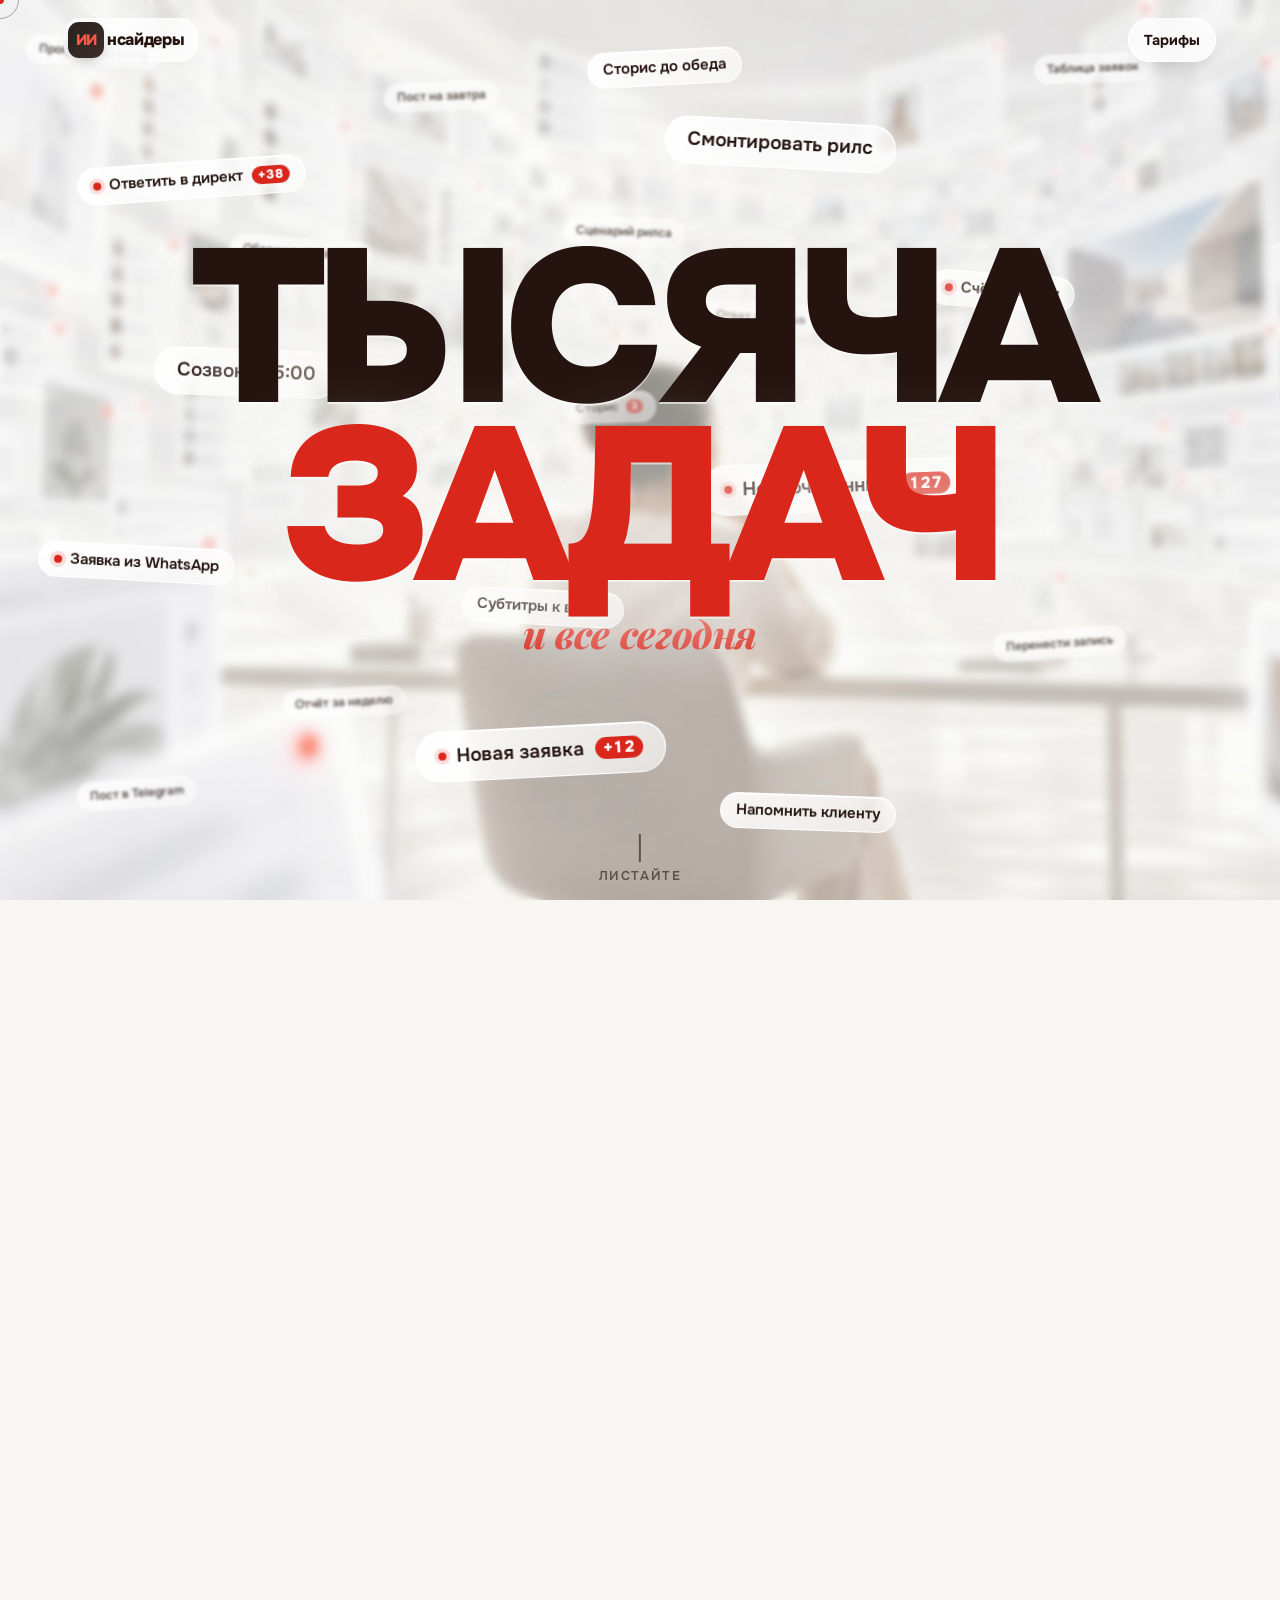
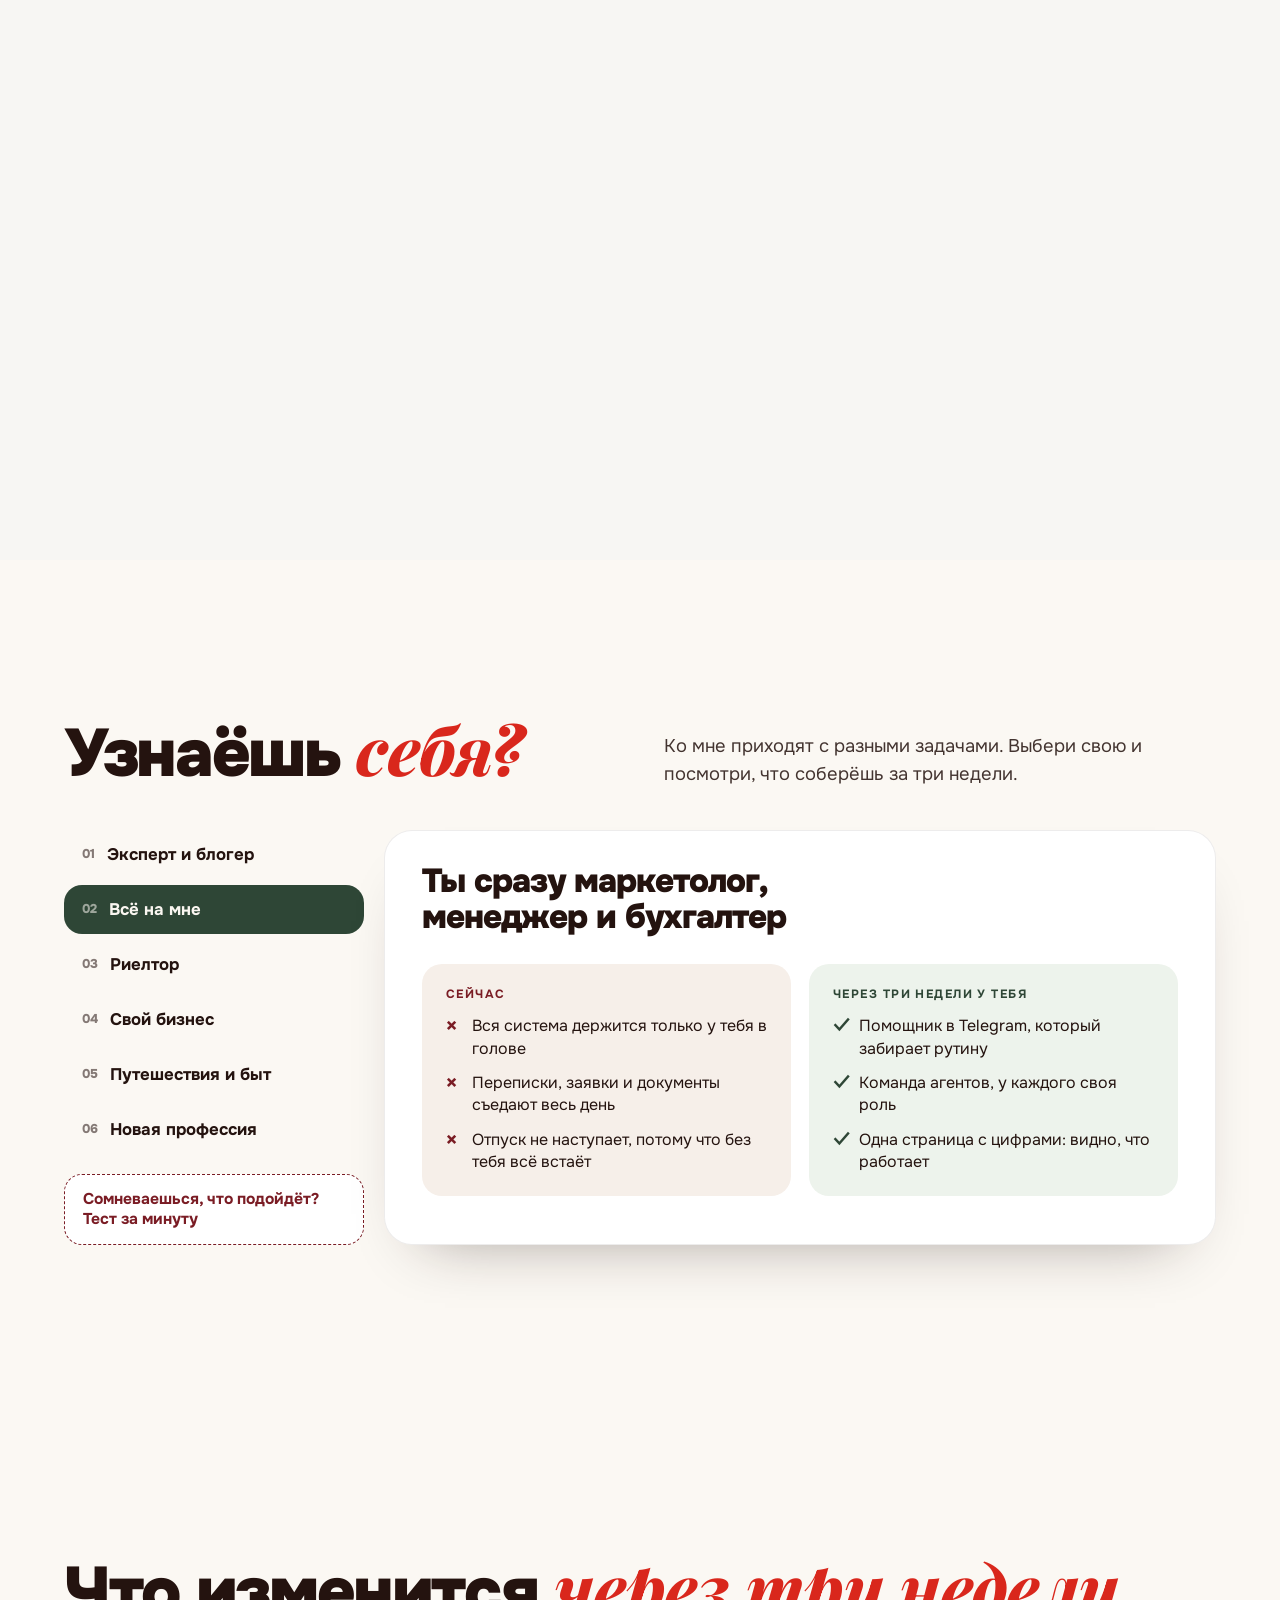
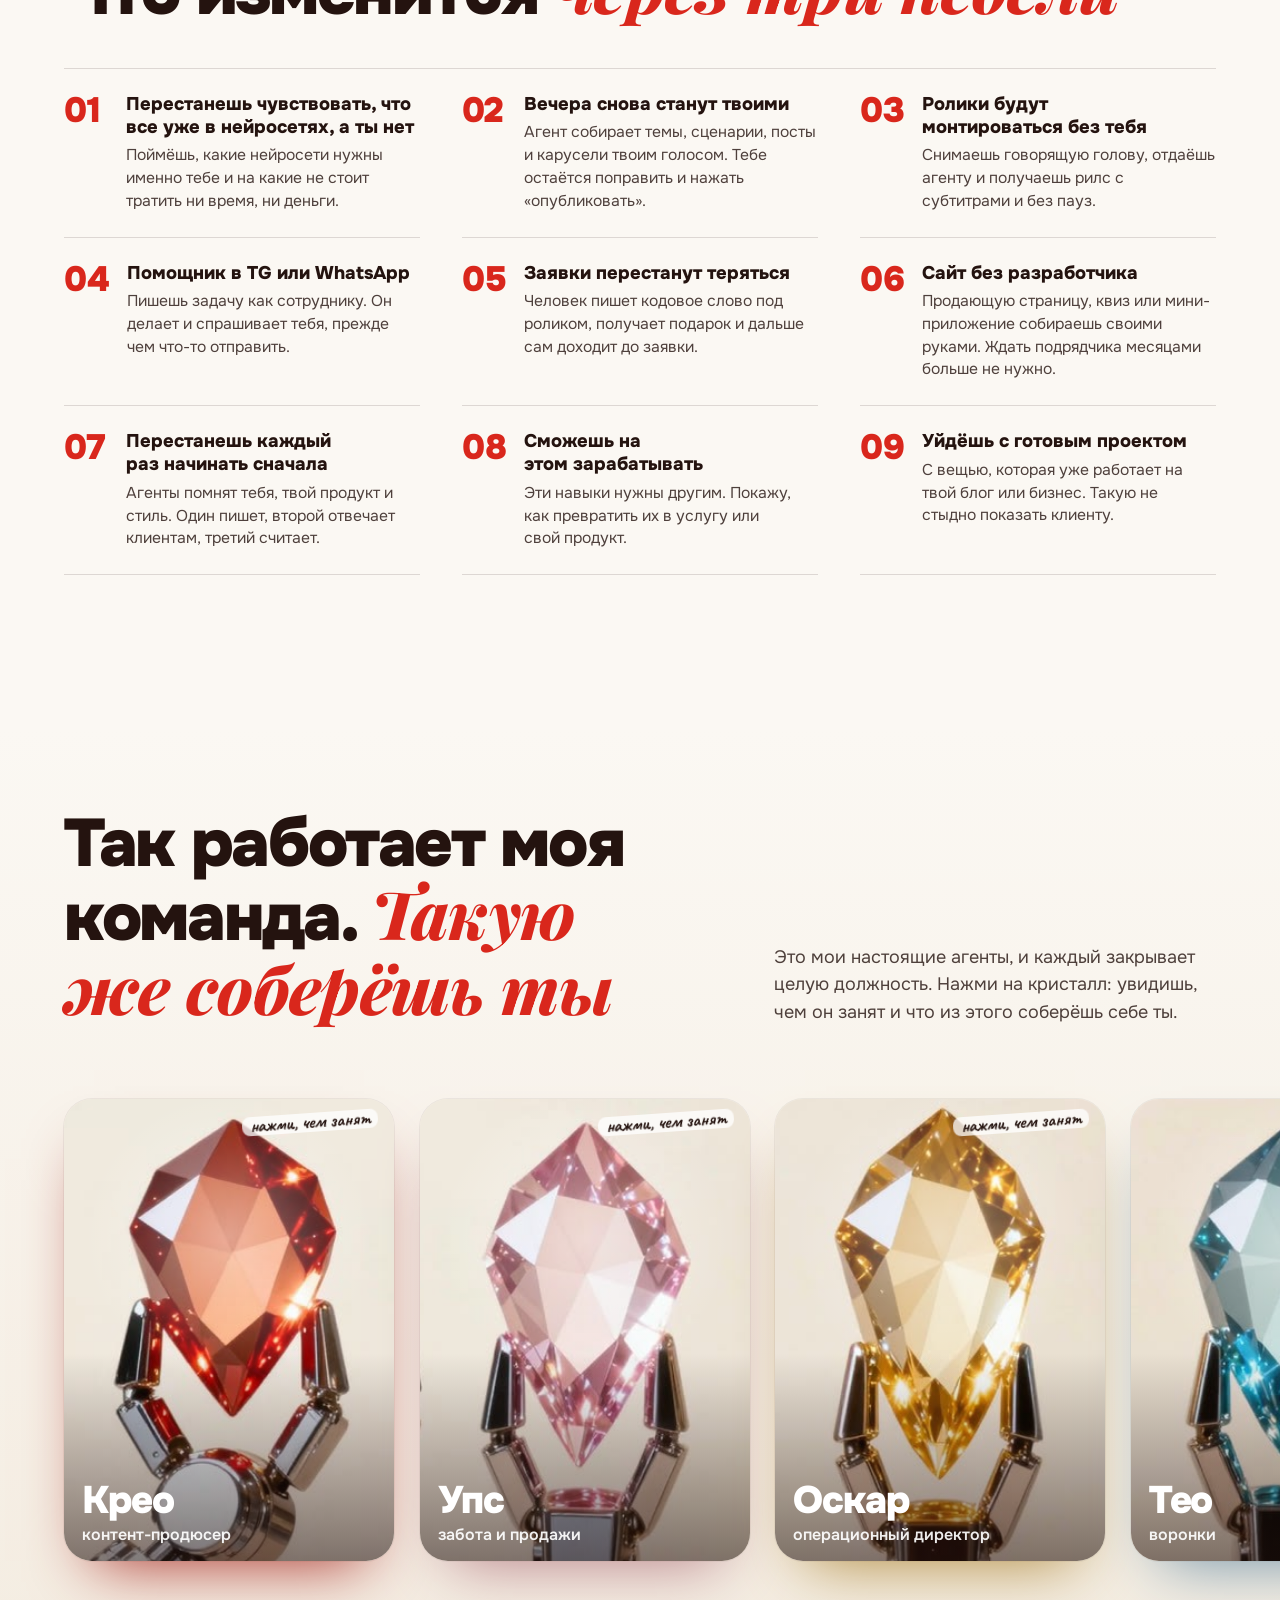
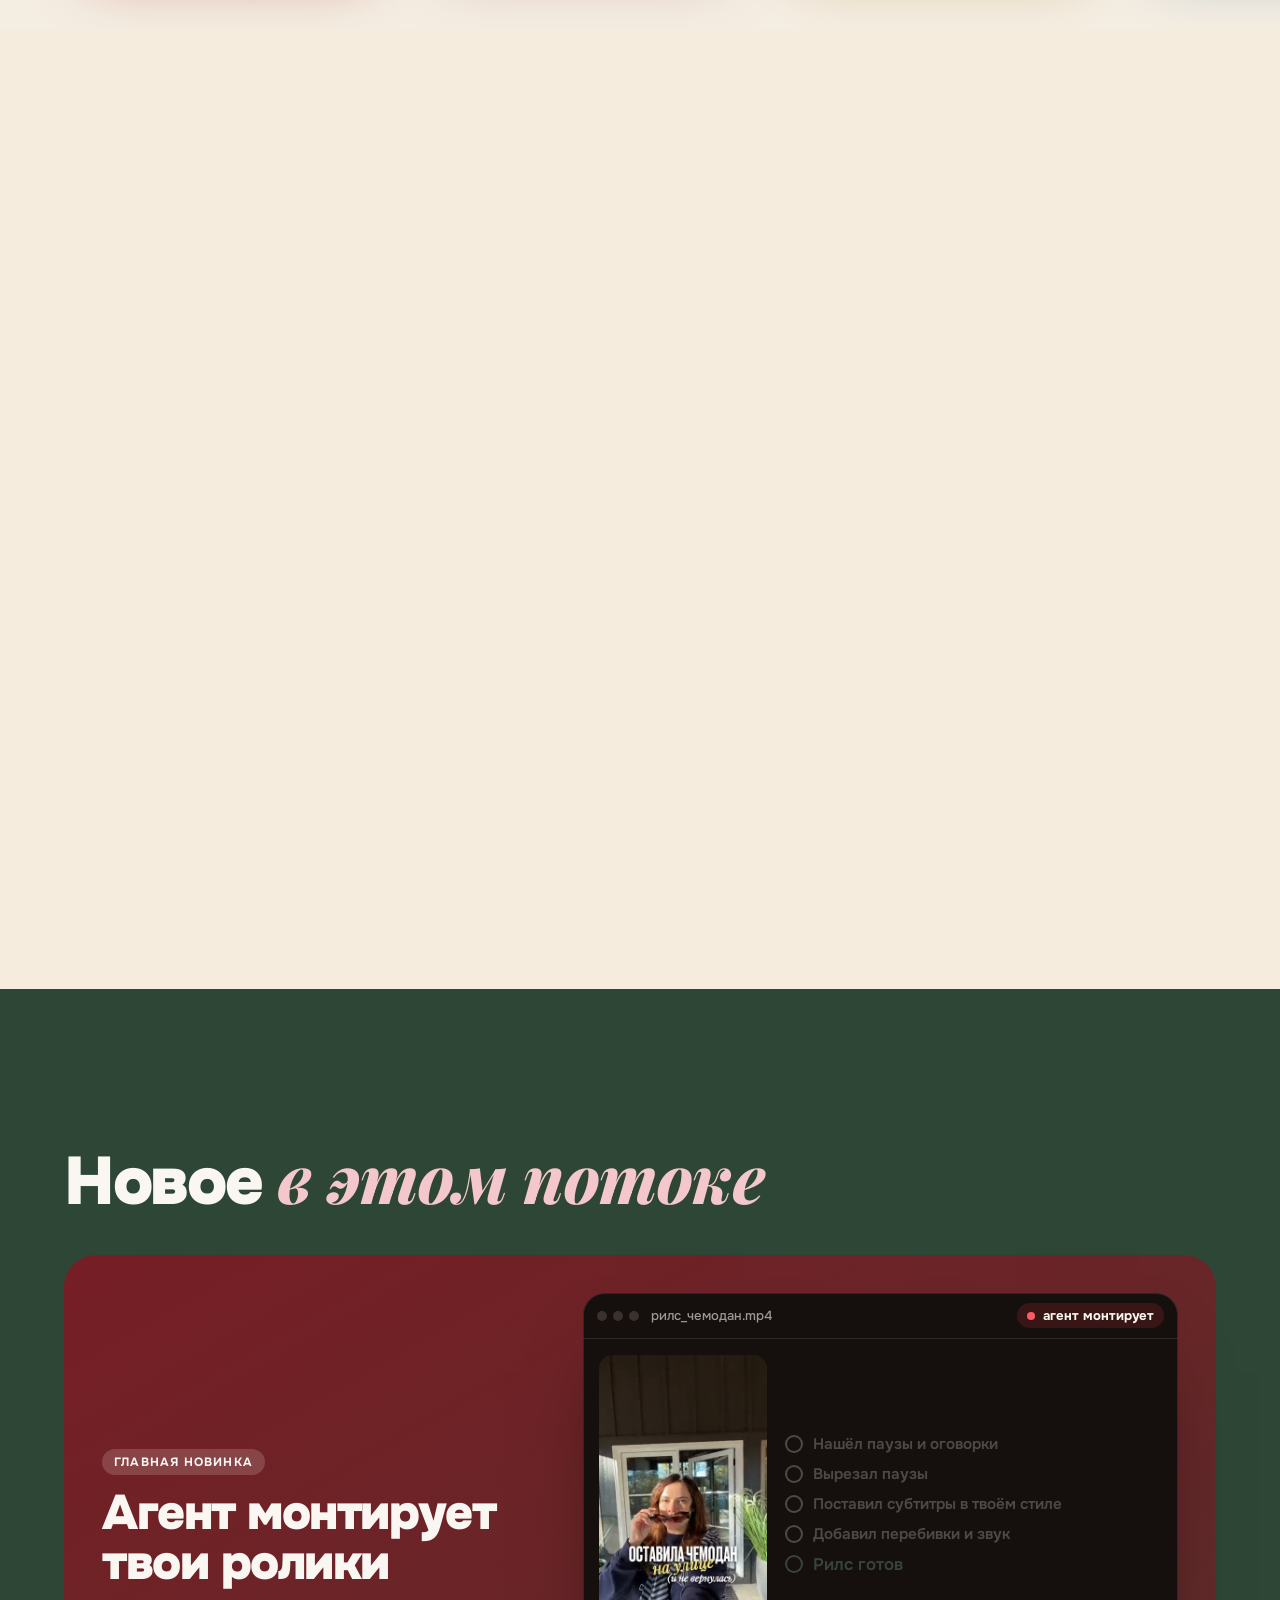
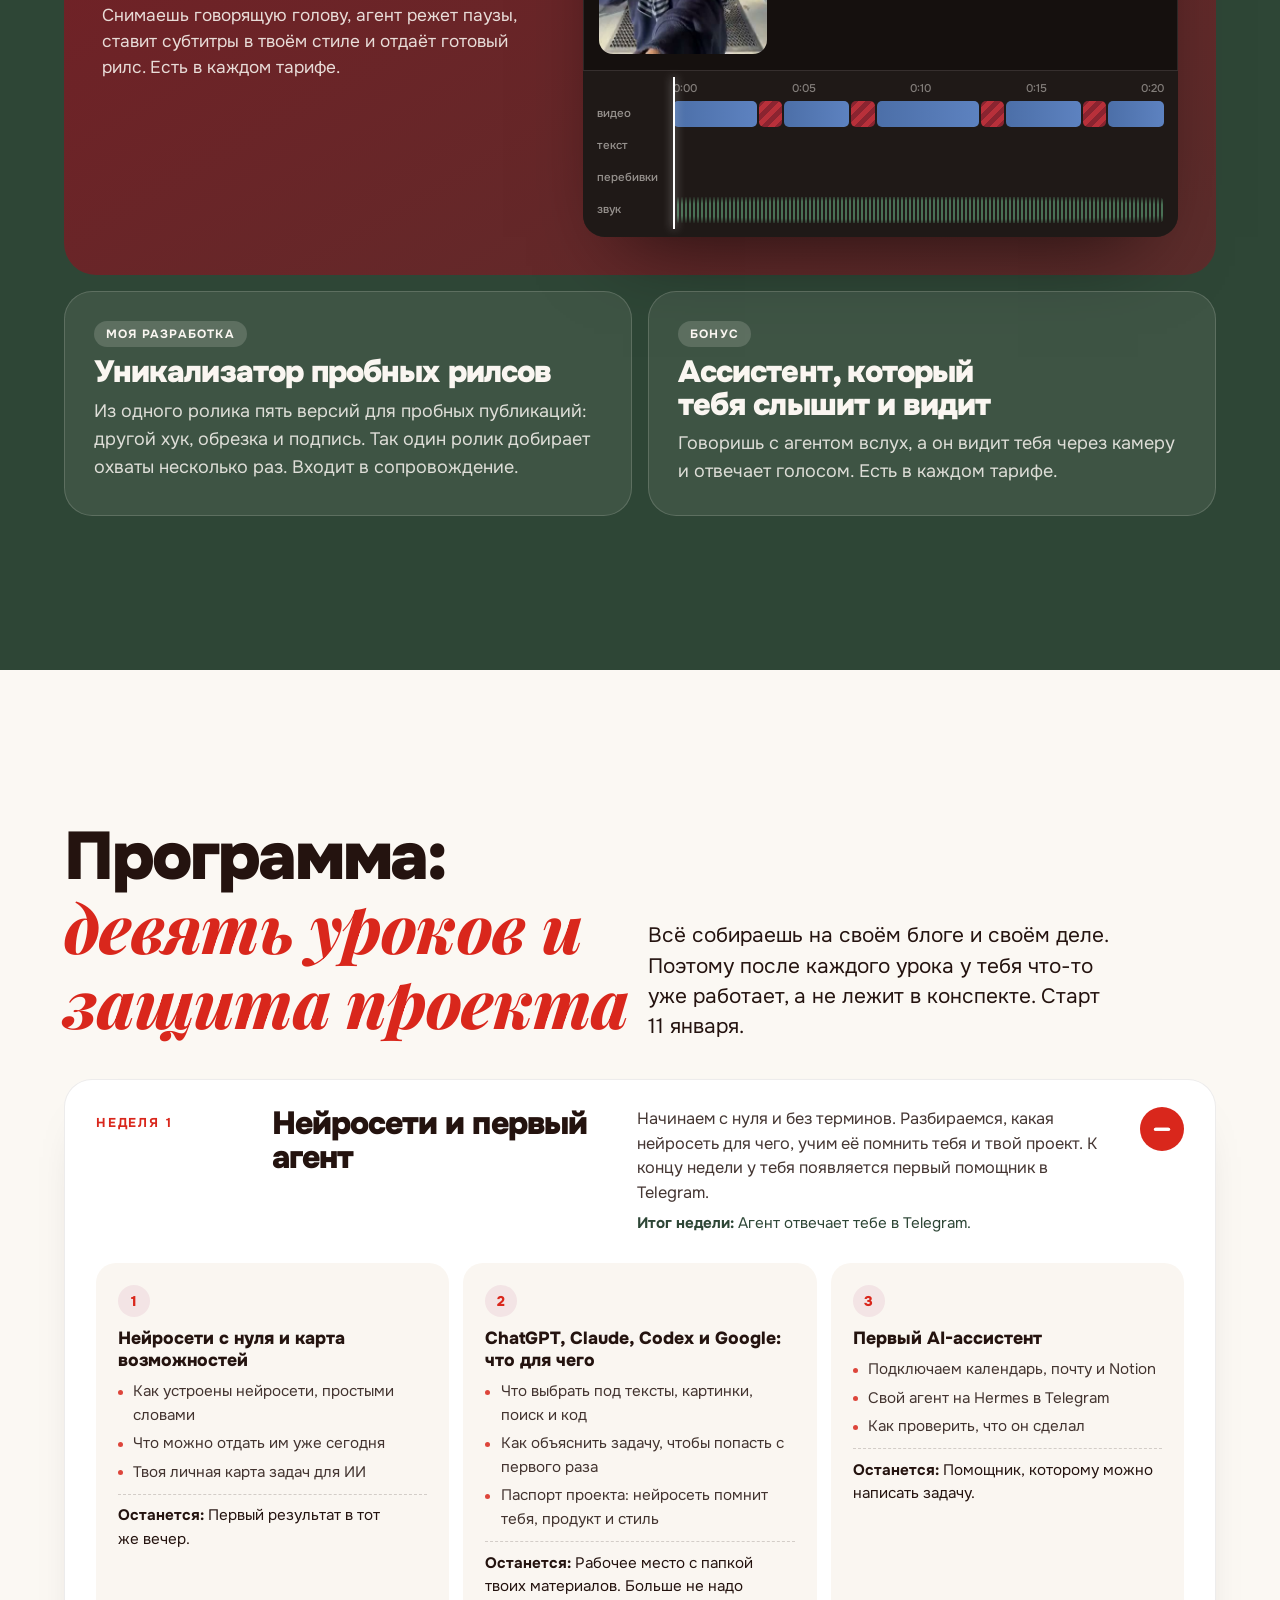
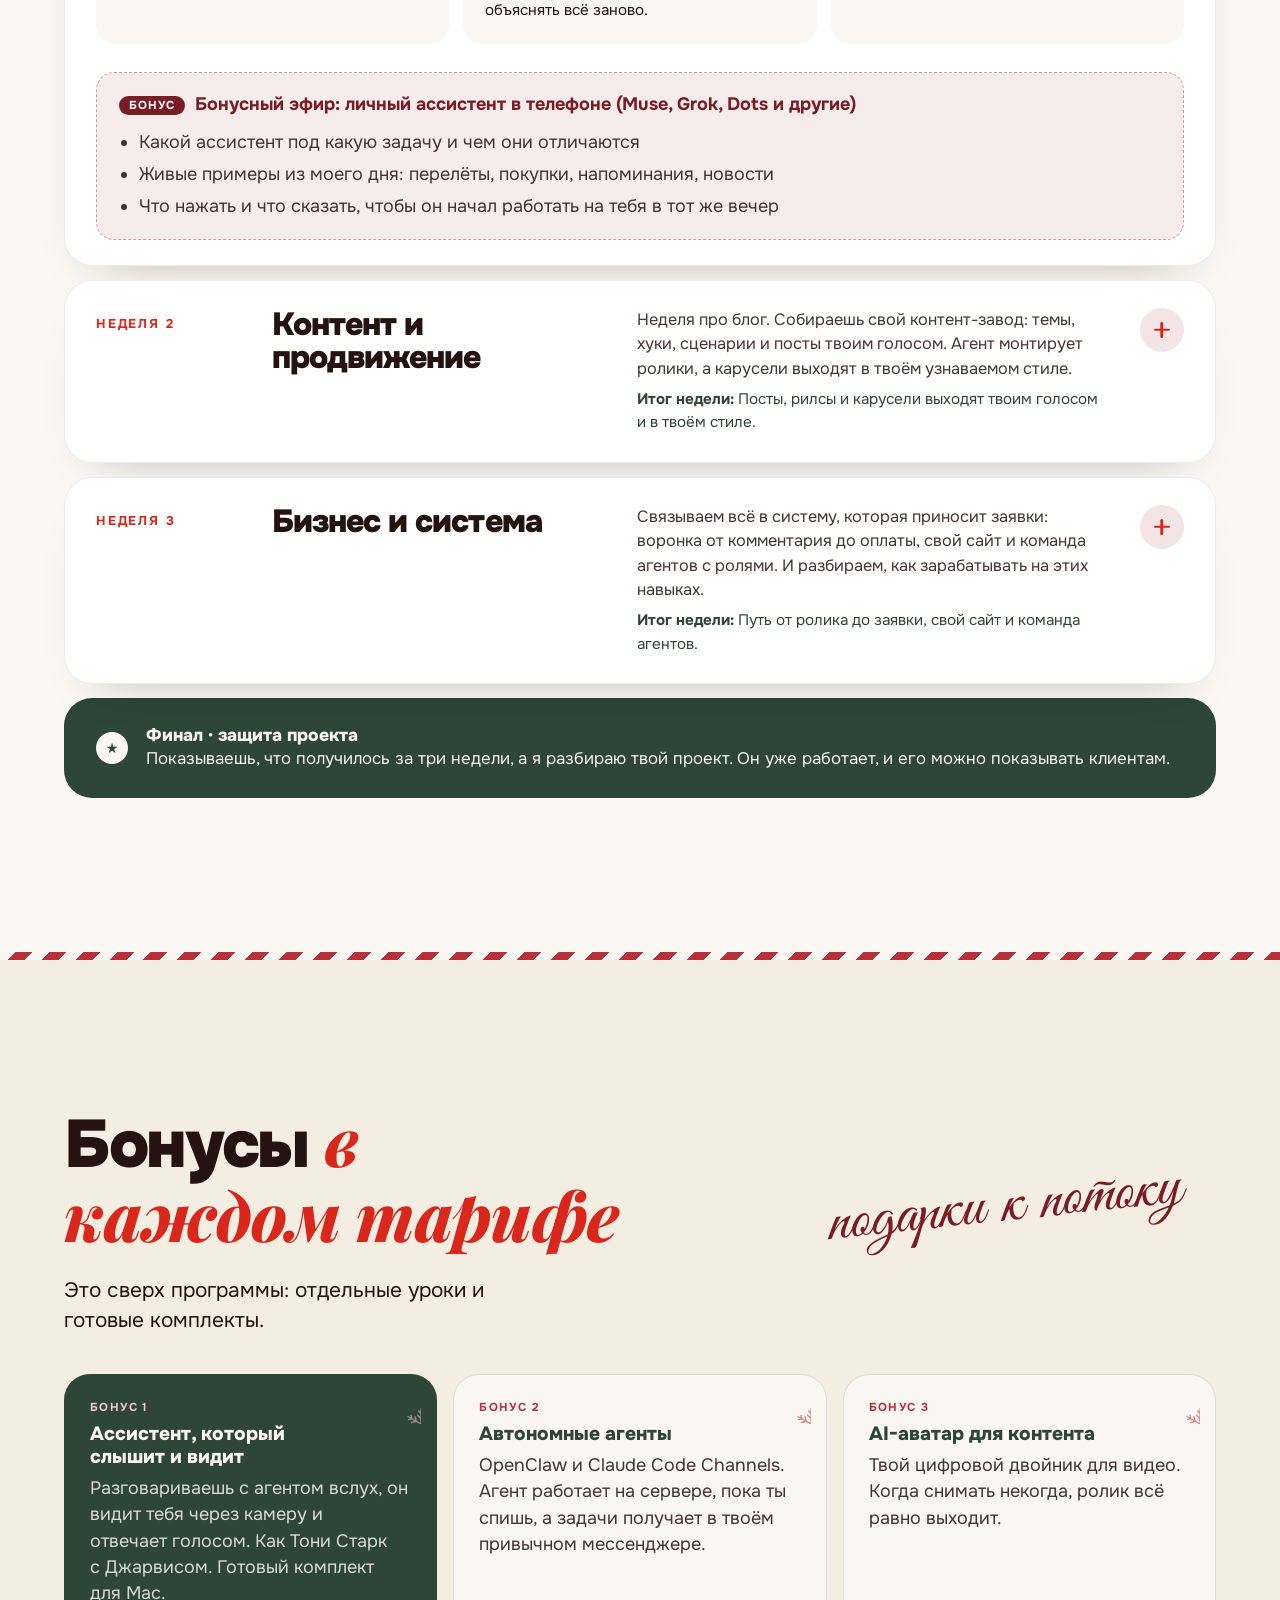
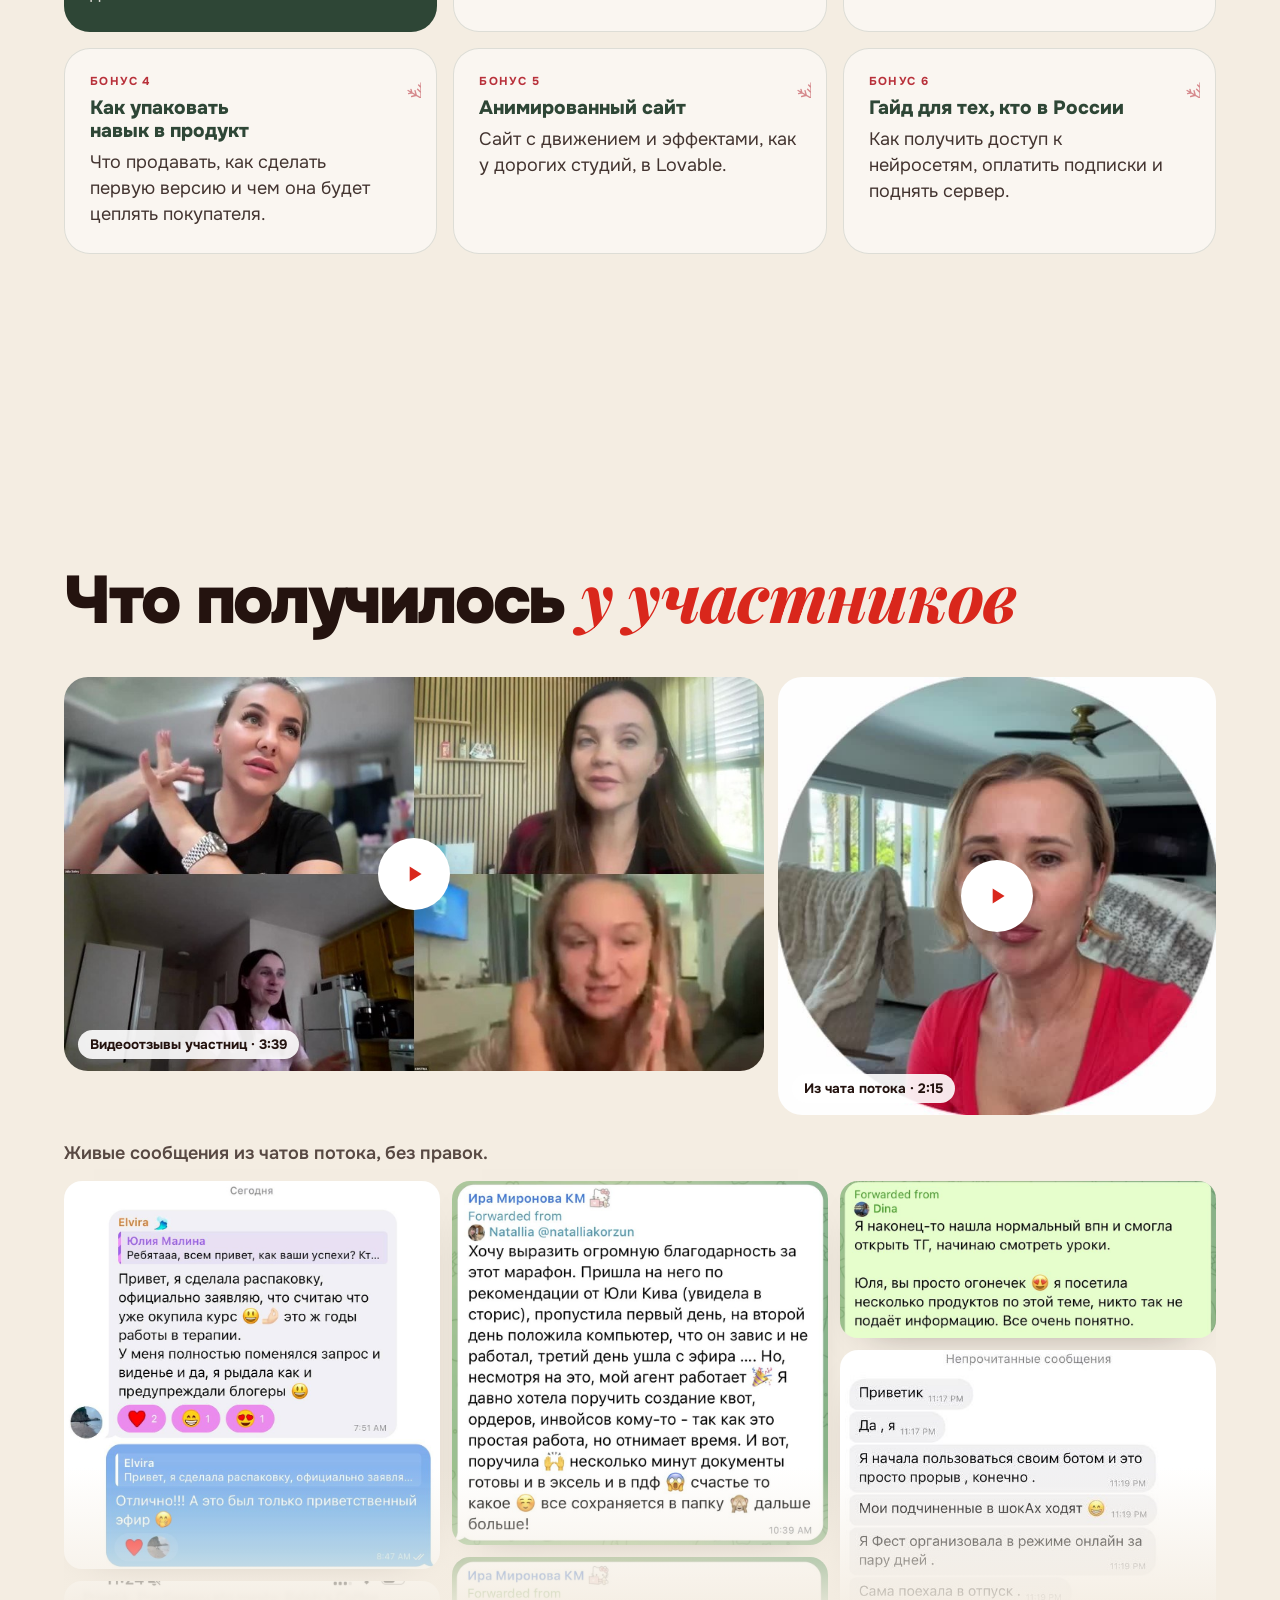
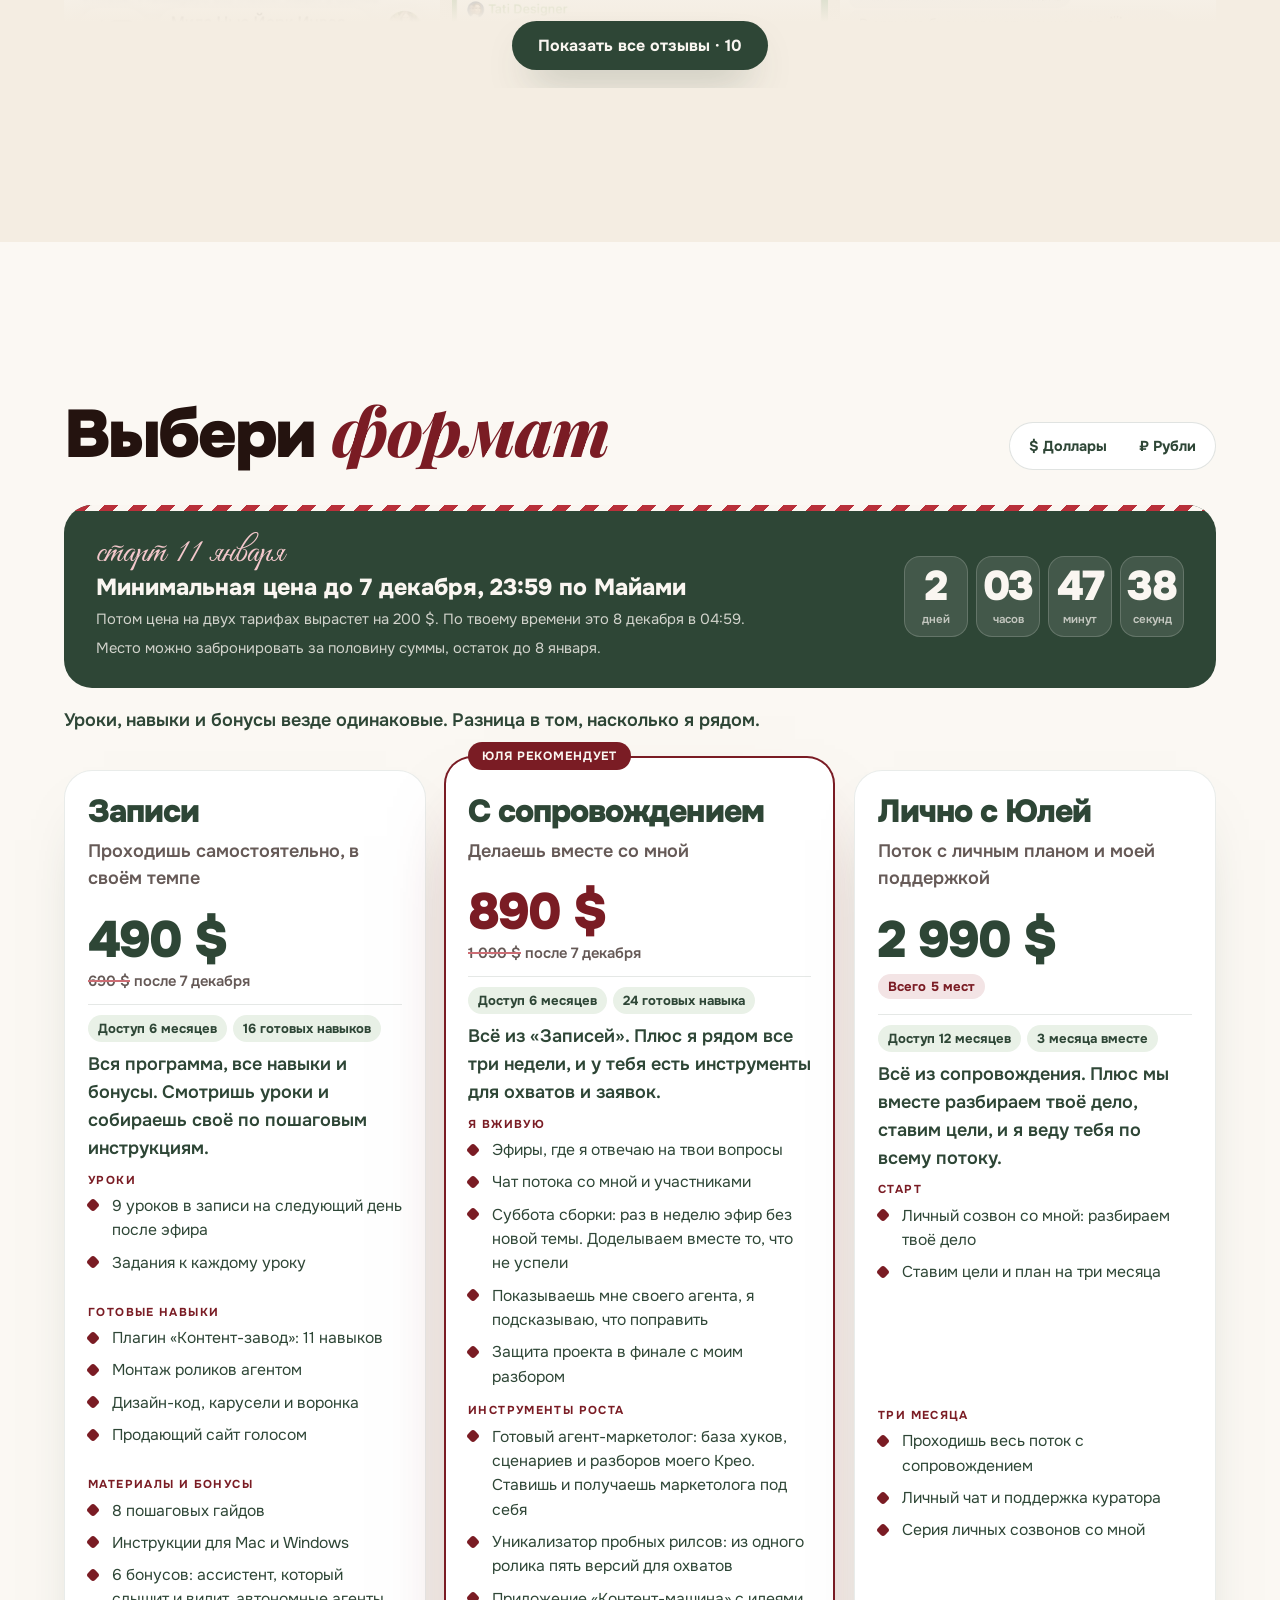
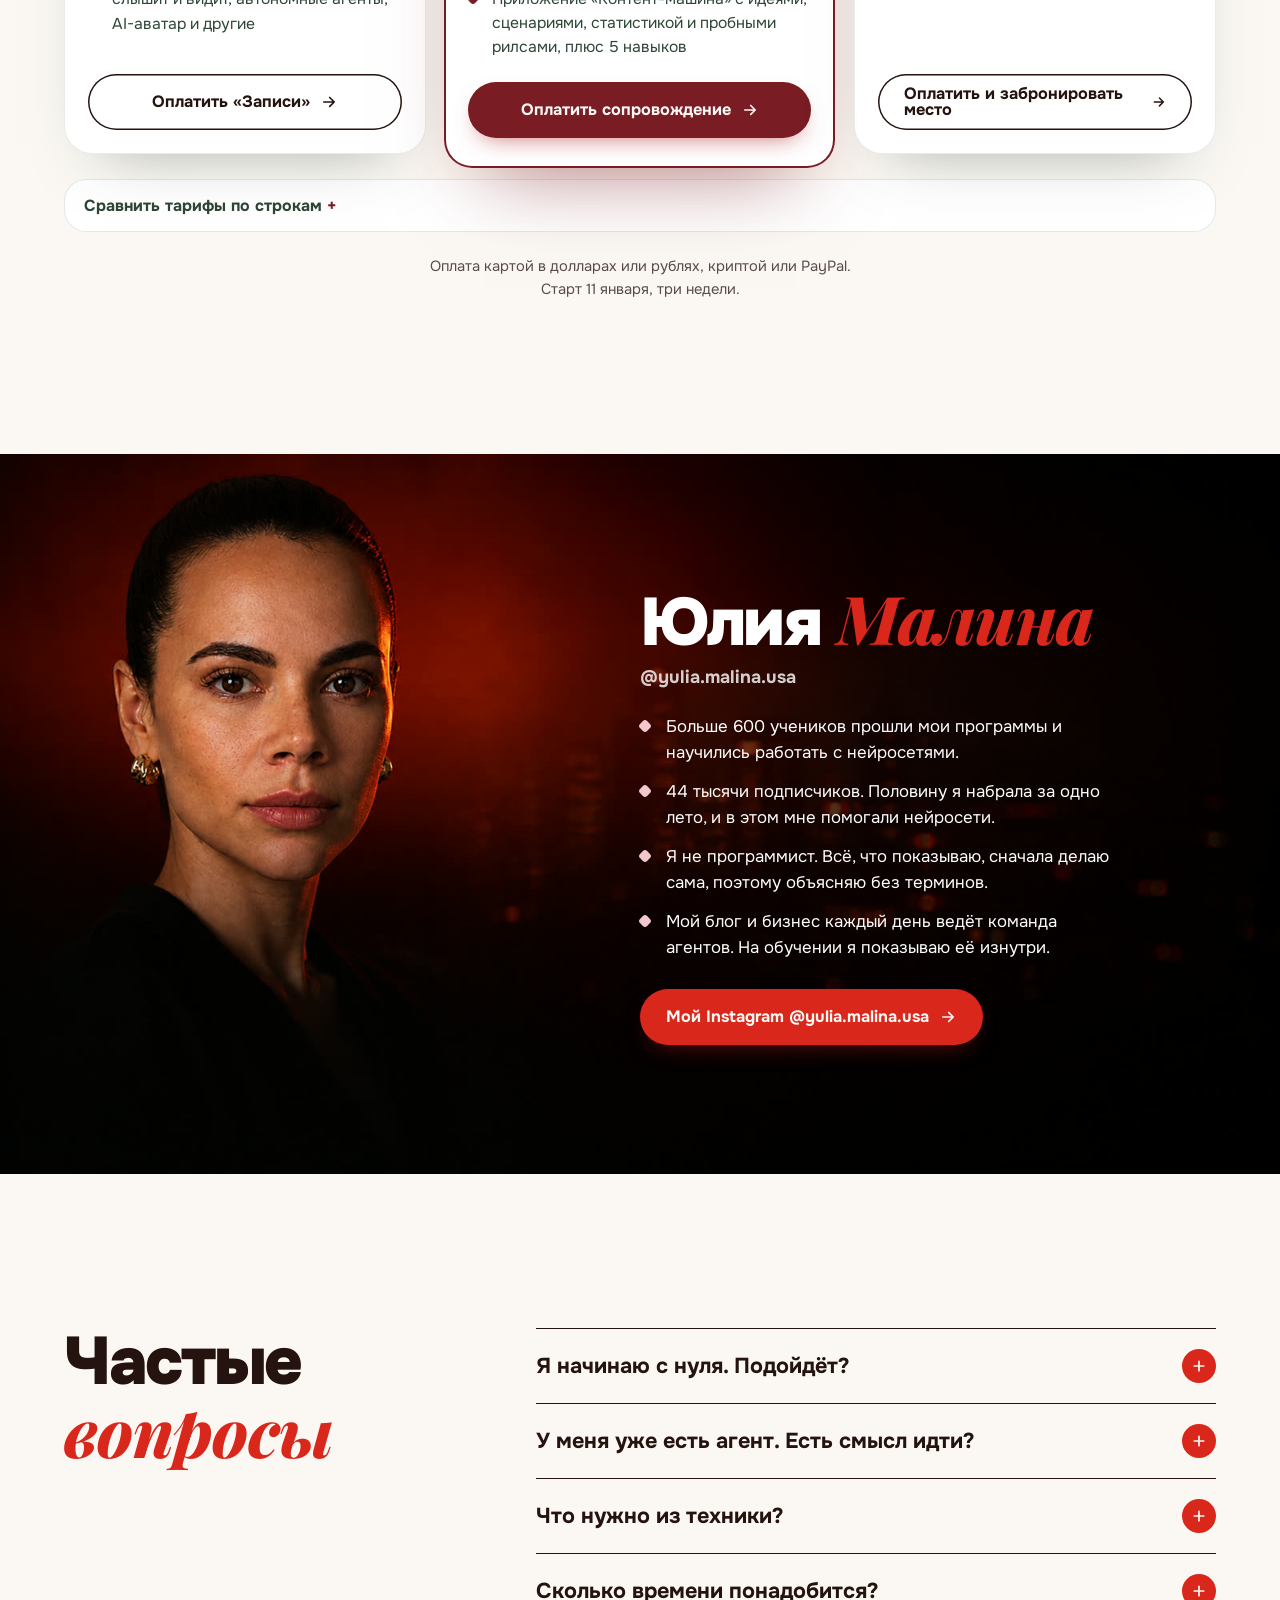
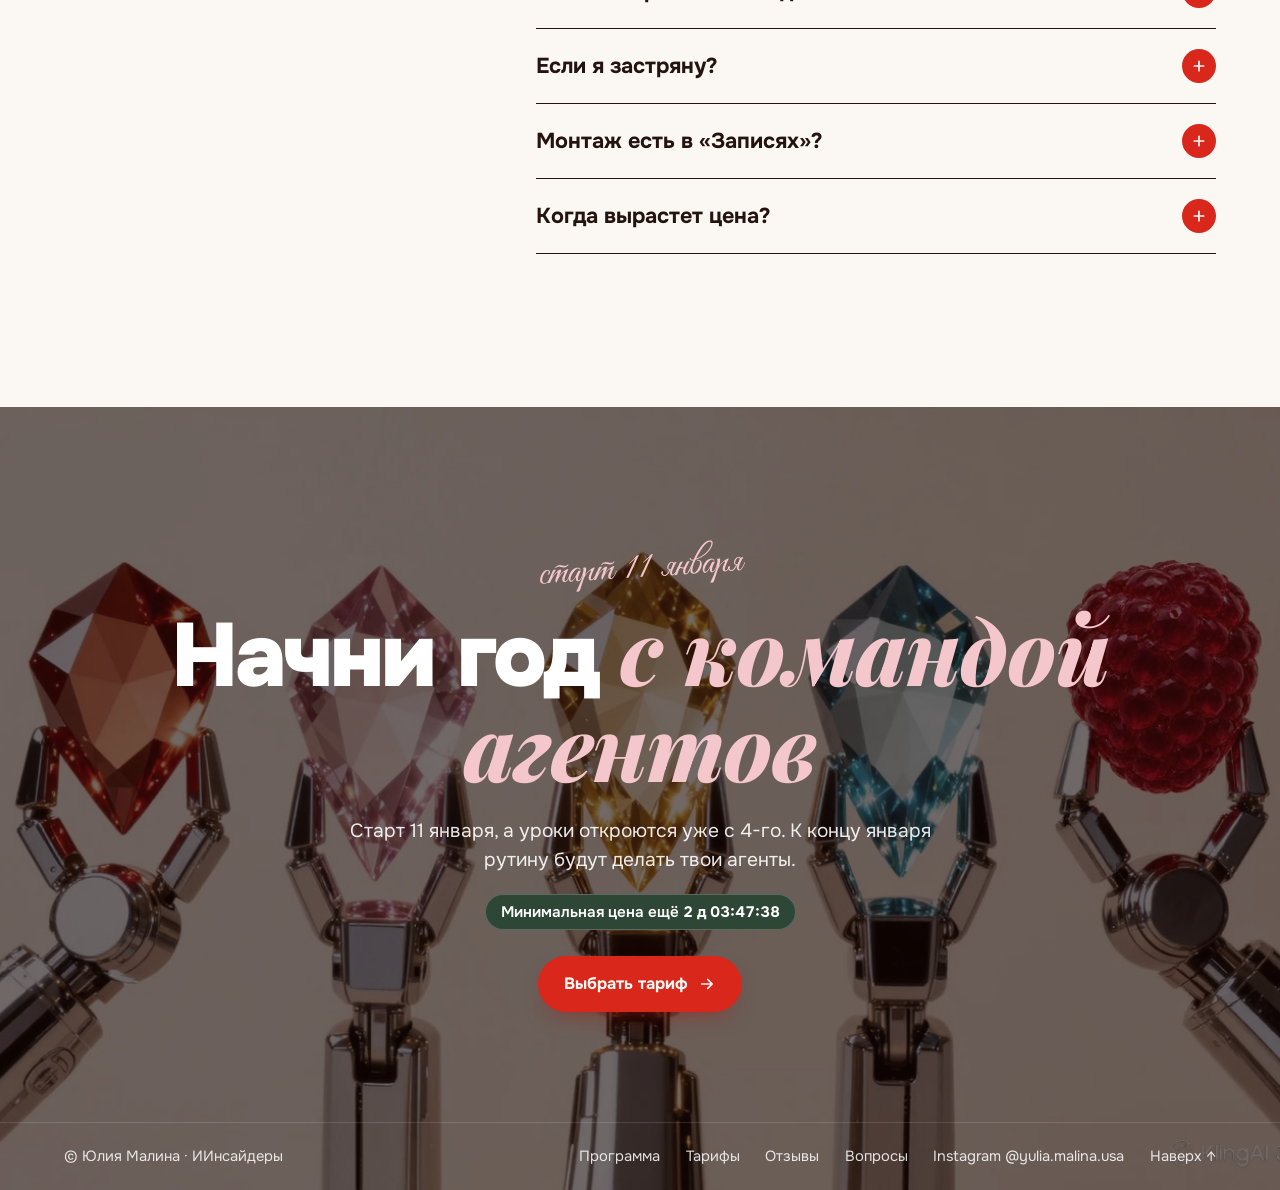
==== commit f383392f: "Боевая версия ainsiders.club" ====
--- a/live/index.html
+++ b/live/index.html
@@ -1,4 +1,4 @@
-<!DOCTYPE html><html lang="ru" data-fonts="1"> <head><meta charset="utf-8"><meta name="viewport" content="width=device-width, initial-scale=1"><title>ИИнсайдеры 3.0 · команда AI-агентов за три недели</title><meta name="description" content="Интенсив Юлии Малиной: за три недели собери свою команду AI-агентов. Готовые навыки, монтаж роликов агентом, сайт голосом. Старт 11 января."><link rel="preconnect" href="https://fonts.googleapis.com"><link rel="preconnect" href="https://fonts.gstatic.com" crossorigin><link rel="stylesheet" href="https://fonts.googleapis.com/css2?family=Bad+Script&family=Caveat:wght@500;700&family=Inter:wght@400;500;700;800;900&family=Lora:ital,wght@0,500;0,700;1,500;1,700&family=Onest:wght@400;500;600;800;900&family=PT+Serif:ital,wght@0,400;0,700;1,400;1,700&family=Playfair+Display:ital,wght@0,600;0,800;0,900;1,600;1,800;1,900&family=Unbounded:wght@500;700;900&display=swap"><script>
+<!DOCTYPE html><html lang="ru" data-fonts="1"> <head><meta charset="utf-8"><meta name="viewport" content="width=device-width, initial-scale=1"><title>ИИнсайдеры 3.0 · команда AI-агентов за три недели</title><meta name="description" content="Интенсив Юлии Малиной: за три недели собери свою команду AI-агентов. Готовые навыки, монтаж роликов агентом, сайт голосом. Старт 11 января."><link rel="icon" href="/favicon.svg" type="image/svg+xml"><script type="application/ld+json">{"@context":"https://schema.org","@type":"Organization","@id":"https://ainsiders.club/#org","name":"ИИнсайдеры","url":"https://ainsiders.club/","logo":"https://ainsiders.club/favicon.svg","founder":{"@id":"https://ainsiders.club/#yulia"},"sameAs":["https://www.instagram.com/yulia.malina.usa/","https://t.me/ai_insiders_bot"]}</script><script type="application/ld+json">{"@context":"https://schema.org","@type":"Person","@id":"https://ainsiders.club/#yulia","name":"Юлия Малина","jobTitle":"Основательница школы ИИнсайдеры, преподаватель по нейросетям и AI-агентам","url":"https://ainsiders.club/","sameAs":["https://www.instagram.com/yulia.malina.usa/"]}</script><script type="application/ld+json">{"@context":"https://schema.org","@type":"Course","name":"ИИнсайдеры 3.0: команда AI-агентов за три недели","description":"Онлайн-интенсив Юлии Малиной на русском языке: личный AI-агент в Telegram, контент-завод, монтаж роликов агентом, сайт голосом и команда агентов для блога и бизнеса. Без программирования.","inLanguage":"ru","provider":{"@id":"https://ainsiders.club/#org"},"hasCourseInstance":{"@type":"CourseInstance","courseMode":"online","startDate":"2027-01-11","endDate":"2027-01-27","instructor":{"@id":"https://ainsiders.club/#yulia"}}}</script><script type="application/ld+json">{"@context":"https://schema.org","@type":"FAQPage","mainEntity":[{"@type":"Question","name":"Я начинаю с нуля. Подойдёт?","acceptedAnswer":{"@type":"Answer","text":"Да. Первую неделю мы начинаем с основ. От тебя нужно одно: повторять за мной шаги на компьютере и пробовать на своей задаче."}},{"@type":"Question","name":"У меня уже есть агент. Есть смысл идти?","acceptedAnswer":{"@type":"Answer","text":"Есть. Приходи с ним и с конкретной задачей. Вместе поправим его инструкции и подключения, дадим ему твои материалы и научим проверять результат."}},{"@type":"Question","name":"Что нужно из техники?","acceptedAnswer":{"@type":"Answer","text":"Ноутбук или компьютер и стабильный интернет. Одного телефона мало. Подписки на нейросети оплачиваются отдельно, какие нужны, расскажу в первый день."}},{"@type":"Question","name":"Сколько времени понадобится?","acceptedAnswer":{"@type":"Answer","text":"Три недели. Кроме уроков нужно время на практику со своим проектом. Записи остаются, к ним можно возвращаться весь срок доступа."}},{"@type":"Question","name":"Если я застряну?","acceptedAnswer":{"@type":"Answer","text":"В «Записях» у тебя уроки и пошаговые гайды. В сопровождении есть эфиры с ответами, чат и Суббота сборки, где мы вместе доделываем то, что не вышло. В личном формате у тебя свой чат, куратор и созвоны со мной."}},{"@type":"Question","name":"Монтаж есть в «Записях»?","acceptedAnswer":{"@type":"Answer","text":"Да. Все уроки и все навыки из уроков, включая монтаж агентом, есть в каждом тарифе."}},{"@type":"Question","name":"Когда вырастет цена?","acceptedAnswer":{"@type":"Answer","text":"Минимальная цена действует до 7 декабря, 23:59 по Майами. После этого на сайте будет полная цена."}}]}</script><link rel="preconnect" href="https://fonts.googleapis.com"><link rel="preconnect" href="https://fonts.gstatic.com" crossorigin><link rel="stylesheet" href="https://fonts.googleapis.com/css2?family=Bad+Script&family=Caveat:wght@500;700&family=Inter:wght@400;500;700;800;900&family=Lora:ital,wght@0,500;0,700;1,500;1,700&family=Onest:wght@400;500;600;800;900&family=PT+Serif:ital,wght@0,400;0,700;1,400;1,700&family=Playfair+Display:ital,wght@0,600;0,800;0,900;1,600;1,800;1,900&family=Unbounded:wght@500;700;900&display=swap"><script>
       // восстановить выбор из панели до отрисовки, чтобы не мигало
       try {
         const s = JSON.parse(localStorage.getItem('proto-settings-2') || '{}');
@@ -7,7 +7,7 @@
         if (s.scale) h.style.setProperty('--h-scale', s.scale);
         if (s.accent) h.style.setProperty('--c-red', s.accent);
       } catch (e) {}
-    </script><link rel="stylesheet" href="https://juliamiami.github.io/preview-3/live/_astro/index.BgPKXTaZ.css"><link rel="canonical" href="https://ainsiders.club/"><meta property="og:type" content="website"><meta property="og:url" content="https://ainsiders.club/"><meta property="og:image" content="https://juliamiami.github.io/preview-3/live/media/hero/end.jpg"><meta name="twitter:card" content="summary_large_image"><meta property="og:title" content="ИИнсайдеры 3.0 · команда AI-агентов за три недели"><meta property="og:description" content="Интенсив Юлии Малиной: за три недели собери свою команду AI-агентов. Готовые навыки, монтаж роликов агентом, сайт голосом. Старт 11 января."><style>#lovable-badge{display:none!important}</style></head> <body>  <main> <div class="home" id="top" data-astro-cid-xhaoqxbd> <svg width="0" height="0" style="position:absolute" aria-hidden="true" xmlns="http://www.w3.org/2000/svg"><defs> <symbol id="flake1" viewBox="-50 -50 100 100"><g id="fa"><path d="M0 0V-44M0-16-10-26M0-16 10-26M0-31-7-38M0-31 7-38"></path></g><use href="#fa" transform="rotate(60)"></use><use href="#fa" transform="rotate(120)"></use><use href="#fa" transform="rotate(180)"></use><use href="#fa" transform="rotate(240)"></use><use href="#fa" transform="rotate(300)"></use></symbol> <symbol id="flake2" viewBox="-50 -50 100 100"><circle r="5"></circle><g id="fb"><path d="M0-9V-34M0-22-8-29M0-22 8-29"></path><circle cy="-39.5" r="4.5"></circle></g><use href="#fb" transform="rotate(60)"></use><use href="#fb" transform="rotate(120)"></use><use href="#fb" transform="rotate(180)"></use><use href="#fb" transform="rotate(240)"></use><use href="#fb" transform="rotate(300)"></use></symbol> <symbol id="flake3" viewBox="-50 -50 100 100"><g id="fc"><path d="M0-5V-20M0-36V-45M0-20-6-28 0-36 6-28Z"></path></g><use href="#fc" transform="rotate(60)"></use><use href="#fc" transform="rotate(120)"></use><use href="#fc" transform="rotate(180)"></use><use href="#fc" transform="rotate(240)"></use><use href="#fc" transform="rotate(300)"></use></symbol> <symbol id="ginger" viewBox="0 0 100 110"> <g stroke="#A9744F" stroke-linecap="round"><path d="M38 47 16 57M62 47 84 57" stroke-width="17"></path><path d="M43 70 33 96M57 70 67 96" stroke-width="18"></path></g> <rect x="33" y="33" width="34" height="42" rx="13" fill="#A9744F"></rect> <circle cx="50" cy="22" r="17" fill="#A9744F"></circle> <g fill="none" stroke="#FAF6F1" stroke-width="2.2" stroke-linecap="round" stroke-linejoin="round"> <path d="M19 47l3 2.4-3 2.4 3 2.4-3 2.4 3 2.4"></path><path d="M81 47l-3 2.4 3 2.4-3 2.4 3 2.4-3 2.4"></path> <path d="M29 89l2.2 3 2.2-3 2.2 3 2.2-3 2.2 3"></path><path d="M60 89l2.2 3 2.2-3 2.2 3 2.2-3 2.2 3"></path> <path d="M44 26.5q6 5 12 0"></path><path d="M39 12q11-8 22 0"></path> </g> <g fill="#FAF6F1"><circle cx="44" cy="20" r="2.2"></circle><circle cx="56" cy="20" r="2.2"></circle><circle cx="50" cy="53" r="2.4"></circle><circle cx="50" cy="63" r="2.4"></circle></g> <g fill="#7A1C24"><path d="M50 40 41 35.5v9zM50 40l9-4.5v9z"></path><circle cx="50" cy="40" r="2.4"></circle></g> </symbol> <symbol id="bear" viewBox="0 0 100 112"> <g fill="#A9744F"><circle cx="35" cy="101" r="10"></circle><circle cx="65" cy="101" r="10"></circle><ellipse cx="50" cy="77" rx="22" ry="24"></ellipse></g> <g fill="#DCC7AE"><circle cx="35" cy="102" r="5"></circle><circle cx="65" cy="102" r="5"></circle><ellipse cx="50" cy="81" rx="12" ry="13"></ellipse></g> <path d="M31 63 20 79M69 63 80 79" stroke="#A9744F" stroke-width="13" stroke-linecap="round"></path> <g fill="#A9744F"><circle cx="32" cy="15" r="9"></circle><circle cx="68" cy="15" r="9"></circle></g> <g fill="#DCC7AE"><circle cx="32" cy="15" r="4.5"></circle><circle cx="68" cy="15" r="4.5"></circle></g> <circle cx="50" cy="31" r="20" fill="#A9744F"></circle> <ellipse cx="50" cy="38" rx="9.5" ry="7" fill="#DCC7AE"></ellipse> <ellipse cx="50" cy="34.5" rx="3.6" ry="2.5" fill="#4B2C20"></ellipse> <path d="M50 37v2.5M46.5 40.5q3.5 2.4 7 0" stroke="#4B2C20" stroke-width="1.6" fill="none" stroke-linecap="round"></path> <g fill="#4B2C20"><circle cx="42" cy="27" r="2.3"></circle><circle cx="58" cy="27" r="2.3"></circle></g> <path d="M30 50q20 8 40 0v7q-20 8-40 0z" fill="#7A1C24"></path> <path d="M57 57l7-1 3 17-7 1z" fill="#7A1C24"></path> <path d="M38 53.5v7M45 55v7.5M55 55v7.5M62 53.5v7M58.5 66l7-1" stroke="#2E4636" stroke-width="1.6"></path> </symbol> <symbol id="robot" viewBox="0 0 100 112"> <path d="M50 16V7" stroke="#A9744F" stroke-width="3.5" stroke-linecap="round"></path> <circle cx="50" cy="6" r="5" fill="#B8303A"></circle> <path d="M47.6 4.2q1-1.7 3.2-1.8" stroke="#FAF6F1" stroke-width="1.3" fill="none" stroke-linecap="round"></path> <path d="M31 60 17 75M69 60 83 75" stroke="#A9744F" stroke-width="12" stroke-linecap="round"></path> <g fill="#A9744F"><rect x="35" y="82" width="12" height="18" rx="4"></rect><rect x="53" y="82" width="12" height="18" rx="4"></rect><rect x="31" y="95" width="18" height="10" rx="5"></rect><rect x="51" y="95" width="18" height="10" rx="5"></rect><rect x="20" y="25" width="10" height="13" rx="4"></rect><rect x="70" y="25" width="10" height="13" rx="4"></rect></g> <rect x="26" y="15" width="48" height="33" rx="10" fill="#A9744F"></rect> <rect x="29" y="50" width="42" height="36" rx="9" fill="#A9744F"></rect> <g fill="none" stroke="#FAF6F1" stroke-width="2.2" stroke-linecap="round" stroke-linejoin="round"> <rect x="33" y="21" width="34" height="21" rx="6"></rect> <path d="M39.5 32q3.5-4.5 7 0M53.5 32q3.5-4.5 7 0M46 36.5q4 2.6 8 0"></path> <rect x="38" y="58" width="24" height="18" rx="4"></rect> <path d="M16.6 66.6q3 1 4.4 4.1q1.4 3 4.4 4.1M83.4 66.6q-3 1-4.4 4.1q-1.4 3-4.4 4.1"></path> <path d="M33 100l2.3-2 2.3 2 2.3-2 2.3 2 2.3-2 2.3 2M53 100l2.3-2 2.3 2 2.3-2 2.3 2 2.3-2 2.3 2"></path> <path d="M25 28.5v6M75 28.5v6"></path> </g> <path d="M50 72.5c-5-3.6-7-6-7-8.4 0-1.9 1.5-3.3 3.3-3.3 1.6 0 2.9 1 3.7 2.2.8-1.2 2.1-2.2 3.7-2.2 1.8 0 3.3 1.4 3.3 3.3 0 2.4-2 4.8-7 8.4z" fill="#7A1C24"></path> <g fill="#7A1C24"><path d="M50 49.5l-8-4.2v8.4zM50 49.5l8-4.2v8.4z"></path><circle cx="50" cy="49.5" r="2.3"></circle></g> </symbol> <symbol id="orb" viewBox="0 0 100 112"> <circle cx="50" cy="13" r="5" fill="none" stroke="#A9744F" stroke-width="2.4"></circle> <rect x="41" y="17" width="18" height="11" rx="2.5" fill="#DCC7AE"></rect> <path d="M45 18.5v8M50 18.5v8M55 18.5v8" stroke="#A9744F" stroke-width="1.2"></path> <circle cx="50" cy="65" r="38" fill="#7A1C24"></circle> <rect x="27" y="51" width="46" height="28" rx="12" fill="#2E4636"></rect> <g fill="#FAF6F1"><circle cx="41" cy="63" r="3.6"></circle><circle cx="59" cy="63" r="3.6"></circle></g> <path d="M45 70q5 3.5 10 0" stroke="#FAF6F1" stroke-width="2" fill="none" stroke-linecap="round"></path> <g fill="none" stroke="#FAF6F1" stroke-linecap="round"><path d="M17 49q33-14 66 0M18 83q32 14 64 0" stroke-width="2.6" stroke-dasharray="0.1 5.5"></path><path d="M28 41q6-8 15-10" stroke-width="2.4" opacity=".5"></path></g> </symbol> <symbol id="robot-line" viewBox="0 0 100 100"> <path d="M50 18V10"></path><circle cx="50" cy="7" r="3"></circle> <rect x="26" y="18" width="48" height="32" rx="10"></rect> <path d="M26 30h-5v9h5M74 30h5v9h-5"></path> <path d="M40 33q3.5-4 7 0M53 33q3.5-4 7 0M46 40q4 2.5 8 0"></path> <rect x="31" y="56" width="38" height="30" rx="8"></rect> <path d="M31 63 20 76M69 63 80 76M40 86v8M60 86v8"></path> <path d="M50 77c-4-3-6-5-6-7a3 3 0 0 1 6-1 3 3 0 0 1 6 1c0 2-2 4-6 7z"></path> </symbol></defs></svg> <section class="mh" data-mhero data-astro-cid-ymcnves6> <div class="mh__media" data-astro-cid-ymcnves6> <img src="https://juliamiami.github.io/preview-3/live/media/hero/end.jpg" alt="Юлия Малина с ИИ-агентом на ладони" fetchpriority="high" data-astro-cid-ymcnves6> <header class="mh__top" data-astro-cid-ymcnves6> <a class="logo" href="#top" aria-label="ИИнсайдеры" data-astro-cid-tvrurpns><span class="logo__mark" data-astro-cid-tvrurpns>ИИ</span><span class="logo__word" data-astro-cid-tvrurpns>нсайдеры</span></a>  <a class="mh__price" href="#price" data-astro-cid-ymcnves6>Тарифы</a> </header> <div class="mh__chips" aria-hidden="true" data-astro-cid-ymcnves6> <span class="mh__chip" style="left:6%;top:20%;--i:0" data-astro-cid-ymcnves6> <i class="mh__tick" data-astro-cid-ymcnves6></i><span class="mh__ct" data-astro-cid-ymcnves6>Ответить в директ</span><b data-astro-cid-ymcnves6>+38</b> </span><span class="mh__chip" style="left:34%;top:38%;--i:1" data-astro-cid-ymcnves6> <i class="mh__tick" data-astro-cid-ymcnves6></i><span class="mh__ct" data-astro-cid-ymcnves6>Смонтировать рилс</span> </span><span class="mh__chip" style="left:10%;top:56%;--i:2" data-astro-cid-ymcnves6> <i class="mh__tick" data-astro-cid-ymcnves6></i><span class="mh__ct" data-astro-cid-ymcnves6>Новая заявка</span><b data-astro-cid-ymcnves6>+12</b> </span> </div> </div> <div class="mh__body" data-astro-cid-ymcnves6> <p class="mh__over" data-astro-cid-ymcnves6>Поток 3.0 · старт 11 января</p> <h1 class="mh__h1" data-astro-cid-ymcnves6>Тебе не нужна тысяча задач. Тебе нужен <em class="acc" data-astro-cid-ymcnves6>один агент</em></h1> <p class="mh__lead" data-astro-cid-ymcnves6>Начнём с одного агента в Telegram. За три недели к нему добавится команда: пишет посты твоим голосом, монтирует ролики и принимает заявки.</p> <a class="btn mh__cta" href="#price" data-astro-cid-ymcnves6>Выбрать тариф <svg viewBox="0 0 24 24" fill="none" stroke="currentColor" stroke-width="2.2" stroke-linecap="round" stroke-linejoin="round" aria-hidden="true"><path d="M5 12h14M13 6l6 6-6 6"></path></svg></a> <a class="mh__link" href="#program" data-astro-cid-ymcnves6>Смотреть программу</a> </div> </section>  <section class="story" data-story data-frames="92" data-astro-cid-dd44gz66> <div class="story__pin" data-astro-cid-dd44gz66> <canvas class="story__seq" data-seq aria-hidden="true" data-astro-cid-dd44gz66></canvas> <img class="story__still story__still--a" data-a src="https://juliamiami.github.io/preview-3/live/media/hero/start.jpg" alt="" fetchpriority="high" data-astro-cid-dd44gz66> <img class="story__still story__still--b" data-b src="https://juliamiami.github.io/preview-3/live/media/hero/end.jpg" alt="Юлия Малина с ИИ-агентом на ладони" data-astro-cid-dd44gz66> <div class="story__veil" aria-hidden="true" data-astro-cid-dd44gz66></div> <header class="story__top wrap" data-astro-cid-dd44gz66> <a class="logo" href="#top" aria-label="ИИнсайдеры" data-astro-cid-tvrurpns><span class="logo__mark" data-astro-cid-tvrurpns>ИИ</span><span class="logo__word" data-astro-cid-tvrurpns>нсайдеры</span></a>  <a class="btn btn--glass" href="#price" data-astro-cid-dd44gz66>Тарифы</a> </header> <div class="story__frost" data-frost aria-hidden="true" data-astro-cid-dd44gz66></div> <div class="chaos" data-chaos aria-hidden="true" data-astro-cid-dd44gz66> <div class="chaos__layer" data-layer="1" data-astro-cid-dd44gz66> <span class="chip chip--1" style="left:30%;top:9%" data-side="-1" data-depth="1" data-astro-cid-dd44gz66> <span class="chip__in" style="--r:-2deg" data-astro-cid-dd44gz66>Пост на завтра</span> </span><span class="chip chip--1 chip--hm" style="left:44%;top:24%" data-side="-1" data-depth="1" data-astro-cid-dd44gz66> <span class="chip__in" style="--r:2deg" data-astro-cid-dd44gz66>Сценарий рилса</span> </span><span class="chip chip--1 chip--hm" style="left:88%;top:70%" data-side="1" data-depth="1" data-astro-cid-dd44gz66> <span class="chip__in" style="--r:-4deg" data-astro-cid-dd44gz66>Перенести запись</span> </span><span class="chip chip--1" style="left:22%;top:76%" data-side="-1" data-depth="1" data-astro-cid-dd44gz66> <span class="chip__in" style="--r:-3deg" data-astro-cid-dd44gz66>Отчёт за неделю</span> </span><span class="chip chip--1 chip--hm" style="left:64%;top:34%" data-side="1" data-depth="1" data-astro-cid-dd44gz66> <span class="chip__in" style="--r:4deg" data-astro-cid-dd44gz66>Ответ на отзыв</span> </span><span class="chip chip--1 chip--hm" style="left:2%;top:4%" data-side="-1" data-depth="1" data-astro-cid-dd44gz66> <span class="chip__in" style="--r:3deg" data-astro-cid-dd44gz66>Прогрев к запуску</span> </span><span class="chip chip--1 chip--hm" style="left:90%;top:6%" data-side="1" data-depth="1" data-astro-cid-dd44gz66> <span class="chip__in" style="--r:-2deg" data-astro-cid-dd44gz66>Таблица заявок</span> </span><span class="chip chip--1 chip--hm" style="left:18%;top:26%" data-side="-1" data-depth="1" data-astro-cid-dd44gz66> <span class="chip__in" style="--r:4deg" data-astro-cid-dd44gz66>Обложка для видео</span> </span><span class="chip chip--1 chip--hm" style="left:44%;top:44%" data-side="-1" data-depth="1" data-astro-cid-dd44gz66> <span class="chip__in" style="--r:-2deg" data-astro-cid-dd44gz66>Сторис<b class="chip__n tab" data-astro-cid-dd44gz66>3</b></span> </span><span class="chip chip--1 chip--hm" style="left:6%;top:86%" data-side="-1" data-depth="1" data-astro-cid-dd44gz66> <span class="chip__in" style="--r:-4deg" data-astro-cid-dd44gz66>Пост в Telegram</span> </span> </div><div class="chaos__layer" data-layer="2" data-astro-cid-dd44gz66> <span class="chip chip--2" style="left:6%;top:18%" data-side="-1" data-depth="2" data-astro-cid-dd44gz66> <span class="chip__in" style="--r:-4deg" data-astro-cid-dd44gz66><i class="chip__dot" data-astro-cid-dd44gz66></i>Ответить в директ<b class="chip__n tab" data-astro-cid-dd44gz66>+38</b></span> </span><span class="chip chip--2" style="left:84%;top:30%" data-side="1" data-depth="2" data-astro-cid-dd44gz66> <span class="chip__in" style="--r:4deg" data-astro-cid-dd44gz66><i class="chip__dot" data-astro-cid-dd44gz66></i>Счёт клиенту</span> </span><span class="chip chip--2 chip--hm" style="left:58%;top:6%" data-side="1" data-depth="2" data-astro-cid-dd44gz66> <span class="chip__in" style="--r:-3deg" data-astro-cid-dd44gz66>Сторис до обеда</span> </span><span class="chip chip--2 chip--hm" style="left:3%;top:60%" data-side="-1" data-depth="2" data-astro-cid-dd44gz66> <span class="chip__in" style="--r:3deg" data-astro-cid-dd44gz66><i class="chip__dot" data-astro-cid-dd44gz66></i>Заявка из WhatsApp</span> </span><span class="chip chip--2 chip--hm" style="left:36%;top:66%" data-side="-1" data-depth="2" data-astro-cid-dd44gz66> <span class="chip__in" style="--r:3deg" data-astro-cid-dd44gz66>Субтитры к видео</span> </span><span class="chip chip--2" style="left:70%;top:88%" data-side="1" data-depth="2" data-astro-cid-dd44gz66> <span class="chip__in" style="--r:2deg" data-astro-cid-dd44gz66>Напомнить клиенту</span> </span> </div><div class="chaos__layer" data-layer="3" data-astro-cid-dd44gz66> <span class="chip chip--3" style="left:70%;top:14%" data-side="1" data-depth="3" data-astro-cid-dd44gz66> <span class="chip__in" style="--r:3deg" data-astro-cid-dd44gz66>Смонтировать рилс</span> </span><span class="chip chip--3 chip--hm" style="left:12%;top:38%" data-side="-1" data-depth="3" data-astro-cid-dd44gz66> <span class="chip__in" style="--r:2deg" data-astro-cid-dd44gz66>Созвон в 15:00</span> </span><span class="chip chip--3 chip--hm" style="left:76%;top:52%" data-side="1" data-depth="3" data-astro-cid-dd44gz66> <span class="chip__in" style="--r:-2deg" data-astro-cid-dd44gz66><i class="chip__dot" data-astro-cid-dd44gz66></i>Непрочитанные<b class="chip__n tab" data-astro-cid-dd44gz66>127</b></span> </span><span class="chip chip--3" style="left:52%;top:80%" data-side="1" data-depth="3" data-astro-cid-dd44gz66> <span class="chip__in" style="--r:-3deg" data-astro-cid-dd44gz66><i class="chip__dot" data-astro-cid-dd44gz66></i>Новая заявка<b class="chip__n tab" data-astro-cid-dd44gz66>+12</b></span> </span> </div> </div> <div class="mega" data-one data-astro-cid-dd44gz66> <p class="mega__w mega__w--l" data-l data-astro-cid-dd44gz66>Тысяча</p> <p class="mega__w mega__w--r" data-r data-astro-cid-dd44gz66>задач</p> <p class="mega__sub" data-astro-cid-dd44gz66><em class="acc" data-astro-cid-dd44gz66>и все сегодня</em></p> </div> <div class="story__two wrap" data-two data-astro-cid-dd44gz66> <p class="story__over" data-astro-cid-dd44gz66>Поток 3.0 · старт 11 января</p> <h1 class="story__h1" data-astro-cid-dd44gz66> <span class="line" data-astro-cid-dd44gz66><span data-astro-cid-dd44gz66>Тебе не нужна тысяча задач.</span></span> <span class="line" data-astro-cid-dd44gz66><span data-astro-cid-dd44gz66>Тебе нужен <em class="acc" data-astro-cid-dd44gz66>один агент</em></span></span> </h1> <p class="story__lead" data-astro-cid-dd44gz66>Начнём с одного агента, который отвечает тебе в Telegram. За три недели к нему добавится целая команда: пишут посты твоим голосом, монтируют ролики, принимают заявки и собирают сайт. А ты проверяешь и нажимаешь «отправить».</p> <div class="story__ctas" data-astro-cid-dd44gz66> <a class="btn" href="#price" data-astro-cid-dd44gz66>Выбрать тариф <svg viewBox="0 0 24 24" fill="none" stroke="currentColor" stroke-width="2.2" stroke-linecap="round" stroke-linejoin="round" aria-hidden="true"><path d="M5 12h14M13 6l6 6-6 6"></path></svg></a> <a class="btn btn--ghost" href="#program" data-astro-cid-dd44gz66>Программа</a> </div> </div> <p class="story__hint" data-hint aria-hidden="true" data-astro-cid-dd44gz66><span data-astro-cid-dd44gz66></span>листайте</p> </div> </section>  <script type="module" src="https://juliamiami.github.io/preview-3/live/_astro/HeroStory.astro_astro_type_script_index_0_lang.D4XMUpMO.js"></script> <div class="tb" data-tb aria-hidden="false" data-astro-cid-z5cyrknp> <a class="tb__a" href="#price" data-astro-cid-z5cyrknp> <span class="tb__stripe" aria-hidden="true" data-astro-cid-z5cyrknp></span> <span class="tb__txt" data-astro-cid-z5cyrknp><b data-astro-cid-z5cyrknp>Минимальная цена</b> до 7 декабря, 23:59 по Майами</span> <span class="tb__cd tab" data-cd-short data-astro-cid-z5cyrknp>0 д 00:00:00</span> <span class="tb__go" data-astro-cid-z5cyrknp>Тарифы →</span> </a> <a class="tb__b" href="#price" data-astro-cid-z5cyrknp> <span class="tb__hand" data-astro-cid-z5cyrknp>старт 11 января</span> <span class="tb__bline" data-astro-cid-z5cyrknp>Минимальная цена ещё</span> <span class="tb__bcd tab" data-cd-short data-astro-cid-z5cyrknp>0 д 00:00:00</span> <span class="tb__bgo" data-astro-cid-z5cyrknp>Смотреть тарифы</span> </a> </div>  <script type="module">const s=document.querySelector("[data-tb]"),d=new URLSearchParams(location.search).get("timer");document.documentElement.dataset.timer=d==="b"?"b":"a";const c=matchMedia("(max-width: 760px)").matches?document.querySelector("[data-mhero]"):document.querySelector("[data-story]"),r=document.querySelector("#price"),e=()=>{const i=c?c.getBoundingClientRect().bottom<innerHeight*.4:scrollY>innerHeight;let t=!1;if(r){const o=r.getBoundingClientRect();t=o.top<innerHeight*.8&&o.bottom>innerHeight*.2}const n=document.querySelector("#end"),a=n?n.getBoundingClientRect().top<innerHeight*.9:!1;s.classList.toggle("is-on",i&&!t&&!a)};addEventListener("scroll",e,{passive:!0});addEventListener("resize",e);e();</script>   <section class="sec aud" id="audience" data-astro-cid-z2nwgh7l> <div class="wrap" data-astro-cid-z2nwgh7l> <div class="aud__head" data-astro-cid-z2nwgh7l> <h2 class="h2" data-reveal data-astro-cid-z2nwgh7l>Узнаёшь <span class="acc" data-astro-cid-z2nwgh7l>себя?</span></h2> <p class="aud__lead" data-astro-cid-z2nwgh7l>Ко мне приходят с разными задачами. Выбери свою и посмотри, что соберёшь за три недели.</p> </div> <div class="aud__box" data-astro-cid-z2nwgh7l> <div class="aud__tabs" role="tablist" aria-label="Кто ты" data-astro-cid-z2nwgh7l> <button type="button" role="tab" class="aud__tab" aria-selected="true" data-tab="0" data-astro-cid-z2nwgh7l> <span class="aud__tn tab" data-astro-cid-z2nwgh7l>01</span>Эксперт и блогер </button><button type="button" role="tab" class="aud__tab" aria-selected="false" data-tab="1" data-astro-cid-z2nwgh7l> <span class="aud__tn tab" data-astro-cid-z2nwgh7l>02</span>Всё на мне </button><button type="button" role="tab" class="aud__tab" aria-selected="false" data-tab="2" data-astro-cid-z2nwgh7l> <span class="aud__tn tab" data-astro-cid-z2nwgh7l>03</span>Риелтор </button><button type="button" role="tab" class="aud__tab" aria-selected="false" data-tab="3" data-astro-cid-z2nwgh7l> <span class="aud__tn tab" data-astro-cid-z2nwgh7l>04</span>Свой бизнес </button><button type="button" role="tab" class="aud__tab" aria-selected="false" data-tab="4" data-astro-cid-z2nwgh7l> <span class="aud__tn tab" data-astro-cid-z2nwgh7l>05</span>Путешествия и быт </button><button type="button" role="tab" class="aud__tab" aria-selected="false" data-tab="5" data-astro-cid-z2nwgh7l> <span class="aud__tn tab" data-astro-cid-z2nwgh7l>06</span>Новая профессия </button> <button type="button" class="aud__quiz" data-quiz-open data-astro-cid-z2nwgh7l>Сомневаешься, что подойдёт? Тест за минуту</button> </div> <div class="aud__panels" data-astro-cid-z2nwgh7l> <div class="aud__panel" role="tabpanel" data-panel="0" data-astro-cid-z2nwgh7l> <h3 class="aud__t" data-astro-cid-z2nwgh7l>Блог нужен, а сил на него нет</h3> <div class="aud__cols" data-astro-cid-z2nwgh7l> <div class="aud__col aud__col--pain" data-astro-cid-z2nwgh7l> <p class="aud__lab" data-astro-cid-z2nwgh7l>Сейчас</p> <ul data-astro-cid-z2nwgh7l><li data-astro-cid-z2nwgh7l>Темы есть, но в голове хаос: что вижу, то пою</li><li data-astro-cid-z2nwgh7l>На один рилс уходит вечер: придумать, снять, смонтировать</li><li data-astro-cid-z2nwgh7l>Пишешь пост, а он звучит как у всех</li></ul> </div> <div class="aud__col aud__col--build" data-astro-cid-z2nwgh7l> <p class="aud__lab" data-astro-cid-z2nwgh7l>Через три недели у тебя</p> <ul data-astro-cid-z2nwgh7l><li data-astro-cid-z2nwgh7l>Контент-завод, который пишет твоим голосом</li><li data-astro-cid-z2nwgh7l>Агент, который монтирует ролики</li><li data-astro-cid-z2nwgh7l>Карусели в твоём стиле и воронка до заявки</li></ul> </div> </div> </div><div class="aud__panel" role="tabpanel" data-panel="1" hidden data-astro-cid-z2nwgh7l> <h3 class="aud__t" data-astro-cid-z2nwgh7l>Ты сразу маркетолог, менеджер и бухгалтер</h3> <div class="aud__cols" data-astro-cid-z2nwgh7l> <div class="aud__col aud__col--pain" data-astro-cid-z2nwgh7l> <p class="aud__lab" data-astro-cid-z2nwgh7l>Сейчас</p> <ul data-astro-cid-z2nwgh7l><li data-astro-cid-z2nwgh7l>Вся система держится только у тебя в голове</li><li data-astro-cid-z2nwgh7l>Переписки, заявки и документы съедают весь день</li><li data-astro-cid-z2nwgh7l>Отпуск не наступает, потому что без тебя всё встаёт</li></ul> </div> <div class="aud__col aud__col--build" data-astro-cid-z2nwgh7l> <p class="aud__lab" data-astro-cid-z2nwgh7l>Через три недели у тебя</p> <ul data-astro-cid-z2nwgh7l><li data-astro-cid-z2nwgh7l>Помощник в Telegram, который забирает рутину</li><li data-astro-cid-z2nwgh7l>Команда агентов, у каждого своя роль</li><li data-astro-cid-z2nwgh7l>Одна страница с цифрами: видно, что работает</li></ul> </div> </div> </div><div class="aud__panel" role="tabpanel" data-panel="2" hidden data-astro-cid-z2nwgh7l> <h3 class="aud__t" data-astro-cid-z2nwgh7l>Клиенты есть, времени на них нет</h3> <div class="aud__cols" data-astro-cid-z2nwgh7l> <div class="aud__col aud__col--pain" data-astro-cid-z2nwgh7l> <p class="aud__lab" data-astro-cid-z2nwgh7l>Сейчас</p> <ul data-astro-cid-z2nwgh7l><li data-astro-cid-z2nwgh7l>Подборки объектов собираешь руками часами</li><li data-astro-cid-z2nwgh7l>Коммерческое предложение каждый раз пишешь с нуля</li><li data-astro-cid-z2nwgh7l>Заявки из соцсетей теряются, пока ты на показе</li></ul> </div> <div class="aud__col aud__col--build" data-astro-cid-z2nwgh7l> <p class="aud__lab" data-astro-cid-z2nwgh7l>Через три недели у тебя</p> <ul data-astro-cid-z2nwgh7l><li data-astro-cid-z2nwgh7l>Агент, который ищет объекты и землю по твоим критериям</li><li data-astro-cid-z2nwgh7l>Коммерческие предложения за минуты</li><li data-astro-cid-z2nwgh7l>Воронка и бот, которые принимают заявки за тебя</li></ul> </div> </div> </div><div class="aud__panel" role="tabpanel" data-panel="3" hidden data-astro-cid-z2nwgh7l> <h3 class="aud__t" data-astro-cid-z2nwgh7l>Нужны сайт, CRM и автоматизация, а разработчик стоит как машина</h3> <div class="aud__cols" data-astro-cid-z2nwgh7l> <div class="aud__col aud__col--pain" data-astro-cid-z2nwgh7l> <p class="aud__lab" data-astro-cid-z2nwgh7l>Сейчас</p> <ul data-astro-cid-z2nwgh7l><li data-astro-cid-z2nwgh7l>Заявки живут в таблице, в директе и в голове</li><li data-astro-cid-z2nwgh7l>Долго ищешь адекватных подрядчиков, а платишь как за космос</li><li data-astro-cid-z2nwgh7l>Сотрудники каждый день делают одно и то же</li></ul> </div> <div class="aud__col aud__col--build" data-astro-cid-z2nwgh7l> <p class="aud__lab" data-astro-cid-z2nwgh7l>Через три недели у тебя</p> <ul data-astro-cid-z2nwgh7l><li data-astro-cid-z2nwgh7l>Сайт и мини-приложение без разработчика</li><li data-astro-cid-z2nwgh7l>Своя простая CRM и бот для заявок</li><li data-astro-cid-z2nwgh7l>Агенты, которые берут повторяющиеся задачи</li></ul> </div> </div> </div><div class="aud__panel" role="tabpanel" data-panel="4" hidden data-astro-cid-z2nwgh7l> <h3 class="aud__t" data-astro-cid-z2nwgh7l>Хочется, чтобы бытовое делалось само</h3> <div class="aud__cols" data-astro-cid-z2nwgh7l> <div class="aud__col aud__col--pain" data-astro-cid-z2nwgh7l> <p class="aud__lab" data-astro-cid-z2nwgh7l>Сейчас</p> <ul data-astro-cid-z2nwgh7l><li data-astro-cid-z2nwgh7l>Билеты, отели и рестораны ищешь по вечерам</li><li data-astro-cid-z2nwgh7l>Пропускаешь сроки, письма и изменения рейса</li><li data-astro-cid-z2nwgh7l>Планы на год так и лежат в заметках</li></ul> </div> <div class="aud__col aud__col--build" data-astro-cid-z2nwgh7l> <p class="aud__lab" data-astro-cid-z2nwgh7l>Через три недели у тебя</p> <ul data-astro-cid-z2nwgh7l><li data-astro-cid-z2nwgh7l>Личный ассистент, как моя Малинка</li><li data-astro-cid-z2nwgh7l>Голосовой помощник, с которым говоришь вслух</li><li data-astro-cid-z2nwgh7l>Своё приложение для целей</li></ul> </div> </div> </div><div class="aud__panel" role="tabpanel" data-panel="5" hidden data-astro-cid-z2nwgh7l> <h3 class="aud__t" data-astro-cid-z2nwgh7l>Хочешь зарабатывать на нейросетях</h3> <div class="aud__cols" data-astro-cid-z2nwgh7l> <div class="aud__col aud__col--pain" data-astro-cid-z2nwgh7l> <p class="aud__lab" data-astro-cid-z2nwgh7l>Сейчас</p> <ul data-astro-cid-z2nwgh7l><li data-astro-cid-z2nwgh7l>Очень интересно, но непонятно, за что браться</li><li data-astro-cid-z2nwgh7l>После курсов остаётся теория, а показать клиенту нечего</li><li data-astro-cid-z2nwgh7l>Страшно, потому что ты не технарь</li></ul> </div> <div class="aud__col aud__col--build" data-astro-cid-z2nwgh7l> <p class="aud__lab" data-astro-cid-z2nwgh7l>Через три недели у тебя</p> <ul data-astro-cid-z2nwgh7l><li data-astro-cid-z2nwgh7l>Первые работы для портфолио: агент, сайт, контент</li><li data-astro-cid-z2nwgh7l>Понимание, как упаковать это в услугу</li><li data-astro-cid-z2nwgh7l>Защищённый проект, который можно показать заказчику</li></ul> </div> </div> </div> </div> <button type="button" class="aud__quizm" data-quiz-open data-astro-cid-z2nwgh7l>Сомневаешься, что подойдёт? Тест за минуту</button> </div> </div> </section> <dialog class="qz" data-quiz aria-label="Подойдёт ли тебе интенсив" data-astro-cid-z2nwgh7l> <form method="dialog" class="qz__close" data-astro-cid-z2nwgh7l><button aria-label="Закрыть" data-astro-cid-z2nwgh7l>×</button></form> <p class="qz__kicker" data-astro-cid-z2nwgh7l>Подойдёт ли тебе интенсив</p> <div class="qz__progress" data-astro-cid-z2nwgh7l><i data-qz-bar data-astro-cid-z2nwgh7l></i></div> <div class="qz__step" data-step="0" data-astro-cid-z2nwgh7l> <p class="qz__n tab" data-astro-cid-z2nwgh7l>Вопрос 1 из 5</p> <h3 class="qz__q" data-astro-cid-z2nwgh7l>Для чего тебе нейросети?</h3> <div class="qz__opts" data-astro-cid-z2nwgh7l><button type="button" class="qz__opt" data-a="0" data-astro-cid-z2nwgh7l>Блог и контент</button><button type="button" class="qz__opt" data-a="1" data-astro-cid-z2nwgh7l>Бизнес и клиенты</button><button type="button" class="qz__opt" data-a="2" data-astro-cid-z2nwgh7l>Личные дела и быт</button><button type="button" class="qz__opt" data-a="3" data-astro-cid-z2nwgh7l>Хочу новую профессию</button></div> </div><div class="qz__step" data-step="1" hidden data-astro-cid-z2nwgh7l> <p class="qz__n tab" data-astro-cid-z2nwgh7l>Вопрос 2 из 5</p> <h3 class="qz__q" data-astro-cid-z2nwgh7l>Как у тебя с нейросетями сейчас?</h3> <div class="qz__opts" data-astro-cid-z2nwgh7l><button type="button" class="qz__opt" data-a="0" data-astro-cid-z2nwgh7l>Почти не пользуюсь</button><button type="button" class="qz__opt" data-a="1" data-astro-cid-z2nwgh7l>Пишу тексты в ChatGPT</button><button type="button" class="qz__opt" data-a="2" data-astro-cid-z2nwgh7l>Уже пробую собрать агента</button></div> </div><div class="qz__step" data-step="2" hidden data-astro-cid-z2nwgh7l> <p class="qz__n tab" data-astro-cid-z2nwgh7l>Вопрос 3 из 5</p> <h3 class="qz__q" data-astro-cid-z2nwgh7l>Есть компьютер или ноутбук?</h3> <div class="qz__opts" data-astro-cid-z2nwgh7l><button type="button" class="qz__opt" data-a="0" data-astro-cid-z2nwgh7l>Да</button><button type="button" class="qz__opt" data-a="1" data-astro-cid-z2nwgh7l>Только телефон</button></div> </div><div class="qz__step" data-step="3" hidden data-astro-cid-z2nwgh7l> <p class="qz__n tab" data-astro-cid-z2nwgh7l>Вопрос 4 из 5</p> <h3 class="qz__q" data-astro-cid-z2nwgh7l>Сколько времени в неделю есть на практику?</h3> <div class="qz__opts" data-astro-cid-z2nwgh7l><button type="button" class="qz__opt" data-a="0" data-astro-cid-z2nwgh7l>Пара часов</button><button type="button" class="qz__opt" data-a="1" data-astro-cid-z2nwgh7l>3–5 часов</button><button type="button" class="qz__opt" data-a="2" data-astro-cid-z2nwgh7l>Больше 5 часов</button></div> </div><div class="qz__step" data-step="4" hidden data-astro-cid-z2nwgh7l> <p class="qz__n tab" data-astro-cid-z2nwgh7l>Вопрос 5 из 5</p> <h3 class="qz__q" data-astro-cid-z2nwgh7l>Как тебе удобнее учиться?</h3> <div class="qz__opts" data-astro-cid-z2nwgh7l><button type="button" class="qz__opt" data-a="0" data-astro-cid-z2nwgh7l>Самостоятельно, в своём темпе</button><button type="button" class="qz__opt" data-a="1" data-astro-cid-z2nwgh7l>С поддержкой и ответами на вопросы</button><button type="button" class="qz__opt" data-a="2" data-astro-cid-z2nwgh7l>Лично, с планом под моё дело</button></div> </div> <div class="qz__step qz__res" data-step="res" hidden data-astro-cid-z2nwgh7l> <p class="qz__n" data-astro-cid-z2nwgh7l>Твой результат</p> <h3 class="qz__q" data-res-t data-astro-cid-z2nwgh7l></h3> <p class="qz__d" data-res-d data-astro-cid-z2nwgh7l></p> <p class="qz__d qz__goal" data-res-goal data-astro-cid-z2nwgh7l></p> <p class="qz__d qz__slow" data-res-slow hidden data-astro-cid-z2nwgh7l>На практику лучше заложить хотя бы 3 часа в неделю. Если меньше, ничего страшного: доступ на 6 месяцев, пройдёшь в своём темпе.</p> <p class="qz__timer" data-early data-astro-cid-z2nwgh7l>Минимальная цена ещё <b class="tab" data-cd-short data-astro-cid-z2nwgh7l>0 д 00:00:00</b></p> <a class="btn qz__go" href="#price" data-res-go data-astro-cid-z2nwgh7l>Смотреть тариф</a> <button type="button" class="qz__again" data-qz-again data-astro-cid-z2nwgh7l>Пройти заново</button> </div> </dialog> <script>(function(){const quiz = {"title":"Подойдёт ли тебе интенсив","questions":[{"q":"Для чего тебе нейросети?","a":["Блог и контент","Бизнес и клиенты","Личные дела и быт","Хочу новую профессию"]},{"q":"Как у тебя с нейросетями сейчас?","a":["Почти не пользуюсь","Пишу тексты в ChatGPT","Уже пробую собрать агента"]},{"q":"Есть компьютер или ноутбук?","a":["Да","Только телефон"]},{"q":"Сколько времени в неделю есть на практику?","a":["Пара часов","3–5 часов","Больше 5 часов"]},{"q":"Как тебе удобнее учиться?","a":["Самостоятельно, в своём темпе","С поддержкой и ответами на вопросы","Лично, с планом под моё дело"]}],"goals":["Соберёшь контент-завод, агента для монтажа и воронку от ролика до заявки.","Соберёшь помощника в Telegram, команду агентов и сайт для своего дела.","Соберёшь личного ассистента и голосового помощника, который берёт быт.","Соберёшь первые работы для портфолио и поймёшь, как продавать это клиентам."],"phone":{"t":"Пока рано","d":"Всё, что мы собираем, делается на компьютере. С одним телефоном будет тяжело. Как появится ноутбук, приходи на следующий поток."},"plans":[{"key":"self","t":"Тебе подойдут «Записи»","d":"Проходишь в своём темпе, доступ на 6 месяцев."},{"key":"guided","t":"Тебе подойдёт «С сопровождением»","d":"Я рядом все три недели: эфиры, чат и Субботы сборки."},{"key":"vip","t":"Тебе подойдёт «Лично с Юлей»","d":"Начинаем с разбора твоего дела и идём по личному плану."}],"slow":"На практику лучше заложить хотя бы 3 часа в неделю. Если меньше, ничего страшного: доступ на 6 месяцев, пройдёшь в своём темпе."};
+    </script><link rel="stylesheet" href="https://juliamiami.github.io/preview-3/live/_astro/index.BgPKXTaZ.css"><link rel="canonical" href="https://ainsiders.club/"><meta property="og:type" content="website"><meta property="og:url" content="https://ainsiders.club/"><meta property="og:image" content="https://juliamiami.github.io/preview-3/live/media/hero/end.jpg"><meta name="twitter:card" content="summary_large_image"><meta property="og:title" content="ИИнсайдеры 3.0 · команда AI-агентов за три недели"><meta property="og:description" content="Интенсив Юлии Малиной: за три недели собери свою команду AI-агентов. Готовые навыки, монтаж роликов агентом, сайт голосом. Старт 11 января."><style>#lovable-badge{display:none!important}</style></head> <body>  <main> <div class="home" id="top" data-astro-cid-xhaoqxbd> <svg width="0" height="0" style="position:absolute" aria-hidden="true" xmlns="http://www.w3.org/2000/svg"><defs> <symbol id="flake1" viewBox="-50 -50 100 100"><g id="fa"><path d="M0 0V-44M0-16-10-26M0-16 10-26M0-31-7-38M0-31 7-38"></path></g><use href="#fa" transform="rotate(60)"></use><use href="#fa" transform="rotate(120)"></use><use href="#fa" transform="rotate(180)"></use><use href="#fa" transform="rotate(240)"></use><use href="#fa" transform="rotate(300)"></use></symbol> <symbol id="flake2" viewBox="-50 -50 100 100"><circle r="5"></circle><g id="fb"><path d="M0-9V-34M0-22-8-29M0-22 8-29"></path><circle cy="-39.5" r="4.5"></circle></g><use href="#fb" transform="rotate(60)"></use><use href="#fb" transform="rotate(120)"></use><use href="#fb" transform="rotate(180)"></use><use href="#fb" transform="rotate(240)"></use><use href="#fb" transform="rotate(300)"></use></symbol> <symbol id="flake3" viewBox="-50 -50 100 100"><g id="fc"><path d="M0-5V-20M0-36V-45M0-20-6-28 0-36 6-28Z"></path></g><use href="#fc" transform="rotate(60)"></use><use href="#fc" transform="rotate(120)"></use><use href="#fc" transform="rotate(180)"></use><use href="#fc" transform="rotate(240)"></use><use href="#fc" transform="rotate(300)"></use></symbol> <symbol id="ginger" viewBox="0 0 100 110"> <g stroke="#A9744F" stroke-linecap="round"><path d="M38 47 16 57M62 47 84 57" stroke-width="17"></path><path d="M43 70 33 96M57 70 67 96" stroke-width="18"></path></g> <rect x="33" y="33" width="34" height="42" rx="13" fill="#A9744F"></rect> <circle cx="50" cy="22" r="17" fill="#A9744F"></circle> <g fill="none" stroke="#FAF6F1" stroke-width="2.2" stroke-linecap="round" stroke-linejoin="round"> <path d="M19 47l3 2.4-3 2.4 3 2.4-3 2.4 3 2.4"></path><path d="M81 47l-3 2.4 3 2.4-3 2.4 3 2.4-3 2.4"></path> <path d="M29 89l2.2 3 2.2-3 2.2 3 2.2-3 2.2 3"></path><path d="M60 89l2.2 3 2.2-3 2.2 3 2.2-3 2.2 3"></path> <path d="M44 26.5q6 5 12 0"></path><path d="M39 12q11-8 22 0"></path> </g> <g fill="#FAF6F1"><circle cx="44" cy="20" r="2.2"></circle><circle cx="56" cy="20" r="2.2"></circle><circle cx="50" cy="53" r="2.4"></circle><circle cx="50" cy="63" r="2.4"></circle></g> <g fill="#7A1C24"><path d="M50 40 41 35.5v9zM50 40l9-4.5v9z"></path><circle cx="50" cy="40" r="2.4"></circle></g> </symbol> <symbol id="bear" viewBox="0 0 100 112"> <g fill="#A9744F"><circle cx="35" cy="101" r="10"></circle><circle cx="65" cy="101" r="10"></circle><ellipse cx="50" cy="77" rx="22" ry="24"></ellipse></g> <g fill="#DCC7AE"><circle cx="35" cy="102" r="5"></circle><circle cx="65" cy="102" r="5"></circle><ellipse cx="50" cy="81" rx="12" ry="13"></ellipse></g> <path d="M31 63 20 79M69 63 80 79" stroke="#A9744F" stroke-width="13" stroke-linecap="round"></path> <g fill="#A9744F"><circle cx="32" cy="15" r="9"></circle><circle cx="68" cy="15" r="9"></circle></g> <g fill="#DCC7AE"><circle cx="32" cy="15" r="4.5"></circle><circle cx="68" cy="15" r="4.5"></circle></g> <circle cx="50" cy="31" r="20" fill="#A9744F"></circle> <ellipse cx="50" cy="38" rx="9.5" ry="7" fill="#DCC7AE"></ellipse> <ellipse cx="50" cy="34.5" rx="3.6" ry="2.5" fill="#4B2C20"></ellipse> <path d="M50 37v2.5M46.5 40.5q3.5 2.4 7 0" stroke="#4B2C20" stroke-width="1.6" fill="none" stroke-linecap="round"></path> <g fill="#4B2C20"><circle cx="42" cy="27" r="2.3"></circle><circle cx="58" cy="27" r="2.3"></circle></g> <path d="M30 50q20 8 40 0v7q-20 8-40 0z" fill="#7A1C24"></path> <path d="M57 57l7-1 3 17-7 1z" fill="#7A1C24"></path> <path d="M38 53.5v7M45 55v7.5M55 55v7.5M62 53.5v7M58.5 66l7-1" stroke="#2E4636" stroke-width="1.6"></path> </symbol> <symbol id="robot" viewBox="0 0 100 112"> <path d="M50 16V7" stroke="#A9744F" stroke-width="3.5" stroke-linecap="round"></path> <circle cx="50" cy="6" r="5" fill="#B8303A"></circle> <path d="M47.6 4.2q1-1.7 3.2-1.8" stroke="#FAF6F1" stroke-width="1.3" fill="none" stroke-linecap="round"></path> <path d="M31 60 17 75M69 60 83 75" stroke="#A9744F" stroke-width="12" stroke-linecap="round"></path> <g fill="#A9744F"><rect x="35" y="82" width="12" height="18" rx="4"></rect><rect x="53" y="82" width="12" height="18" rx="4"></rect><rect x="31" y="95" width="18" height="10" rx="5"></rect><rect x="51" y="95" width="18" height="10" rx="5"></rect><rect x="20" y="25" width="10" height="13" rx="4"></rect><rect x="70" y="25" width="10" height="13" rx="4"></rect></g> <rect x="26" y="15" width="48" height="33" rx="10" fill="#A9744F"></rect> <rect x="29" y="50" width="42" height="36" rx="9" fill="#A9744F"></rect> <g fill="none" stroke="#FAF6F1" stroke-width="2.2" stroke-linecap="round" stroke-linejoin="round"> <rect x="33" y="21" width="34" height="21" rx="6"></rect> <path d="M39.5 32q3.5-4.5 7 0M53.5 32q3.5-4.5 7 0M46 36.5q4 2.6 8 0"></path> <rect x="38" y="58" width="24" height="18" rx="4"></rect> <path d="M16.6 66.6q3 1 4.4 4.1q1.4 3 4.4 4.1M83.4 66.6q-3 1-4.4 4.1q-1.4 3-4.4 4.1"></path> <path d="M33 100l2.3-2 2.3 2 2.3-2 2.3 2 2.3-2 2.3 2M53 100l2.3-2 2.3 2 2.3-2 2.3 2 2.3-2 2.3 2"></path> <path d="M25 28.5v6M75 28.5v6"></path> </g> <path d="M50 72.5c-5-3.6-7-6-7-8.4 0-1.9 1.5-3.3 3.3-3.3 1.6 0 2.9 1 3.7 2.2.8-1.2 2.1-2.2 3.7-2.2 1.8 0 3.3 1.4 3.3 3.3 0 2.4-2 4.8-7 8.4z" fill="#7A1C24"></path> <g fill="#7A1C24"><path d="M50 49.5l-8-4.2v8.4zM50 49.5l8-4.2v8.4z"></path><circle cx="50" cy="49.5" r="2.3"></circle></g> </symbol> <symbol id="orb" viewBox="0 0 100 112"> <circle cx="50" cy="13" r="5" fill="none" stroke="#A9744F" stroke-width="2.4"></circle> <rect x="41" y="17" width="18" height="11" rx="2.5" fill="#DCC7AE"></rect> <path d="M45 18.5v8M50 18.5v8M55 18.5v8" stroke="#A9744F" stroke-width="1.2"></path> <circle cx="50" cy="65" r="38" fill="#7A1C24"></circle> <rect x="27" y="51" width="46" height="28" rx="12" fill="#2E4636"></rect> <g fill="#FAF6F1"><circle cx="41" cy="63" r="3.6"></circle><circle cx="59" cy="63" r="3.6"></circle></g> <path d="M45 70q5 3.5 10 0" stroke="#FAF6F1" stroke-width="2" fill="none" stroke-linecap="round"></path> <g fill="none" stroke="#FAF6F1" stroke-linecap="round"><path d="M17 49q33-14 66 0M18 83q32 14 64 0" stroke-width="2.6" stroke-dasharray="0.1 5.5"></path><path d="M28 41q6-8 15-10" stroke-width="2.4" opacity=".5"></path></g> </symbol> <symbol id="robot-line" viewBox="0 0 100 100"> <path d="M50 18V10"></path><circle cx="50" cy="7" r="3"></circle> <rect x="26" y="18" width="48" height="32" rx="10"></rect> <path d="M26 30h-5v9h5M74 30h5v9h-5"></path> <path d="M40 33q3.5-4 7 0M53 33q3.5-4 7 0M46 40q4 2.5 8 0"></path> <rect x="31" y="56" width="38" height="30" rx="8"></rect> <path d="M31 63 20 76M69 63 80 76M40 86v8M60 86v8"></path> <path d="M50 77c-4-3-6-5-6-7a3 3 0 0 1 6-1 3 3 0 0 1 6 1c0 2-2 4-6 7z"></path> </symbol></defs></svg> <section class="mh" data-mhero data-astro-cid-ymcnves6> <div class="mh__media" data-astro-cid-ymcnves6> <img src="https://juliamiami.github.io/preview-3/live/media/hero/end.jpg" alt="Юлия Малина с ИИ-агентом на ладони" fetchpriority="high" data-astro-cid-ymcnves6> <header class="mh__top" data-astro-cid-ymcnves6> <a class="logo" href="#top" aria-label="ИИнсайдеры" data-astro-cid-tvrurpns><span class="logo__mark" data-astro-cid-tvrurpns>ИИ</span><span class="logo__word" data-astro-cid-tvrurpns>нсайдеры</span></a>  <a class="mh__price" href="#price" data-astro-cid-ymcnves6>Тарифы</a> </header> <div class="mh__chips" aria-hidden="true" data-astro-cid-ymcnves6> <span class="mh__chip" style="left:6%;top:20%;--i:0" data-astro-cid-ymcnves6> <i class="mh__tick" data-astro-cid-ymcnves6></i><span class="mh__ct" data-astro-cid-ymcnves6>Ответить в директ</span><b data-astro-cid-ymcnves6>+38</b> </span><span class="mh__chip" style="left:34%;top:38%;--i:1" data-astro-cid-ymcnves6> <i class="mh__tick" data-astro-cid-ymcnves6></i><span class="mh__ct" data-astro-cid-ymcnves6>Смонтировать рилс</span> </span><span class="mh__chip" style="left:10%;top:56%;--i:2" data-astro-cid-ymcnves6> <i class="mh__tick" data-astro-cid-ymcnves6></i><span class="mh__ct" data-astro-cid-ymcnves6>Новая заявка</span><b data-astro-cid-ymcnves6>+12</b> </span> </div> </div> <div class="mh__body" data-astro-cid-ymcnves6> <p class="mh__over" data-astro-cid-ymcnves6>Поток 3.0 · старт 11 января</p> <p class="mh__h1" data-astro-cid-ymcnves6>Тебе не нужна тысяча задач. Тебе нужен <em class="acc" data-astro-cid-ymcnves6>один агент</em></p> <p class="mh__lead" data-astro-cid-ymcnves6>Начнём с одного агента в Telegram. За три недели к нему добавится команда: пишет посты твоим голосом, монтирует ролики и принимает заявки.</p> <a class="btn mh__cta" href="#price" data-astro-cid-ymcnves6>Выбрать тариф <svg viewBox="0 0 24 24" fill="none" stroke="currentColor" stroke-width="2.2" stroke-linecap="round" stroke-linejoin="round" aria-hidden="true"><path d="M5 12h14M13 6l6 6-6 6"></path></svg></a> <a class="mh__link" href="#program" data-astro-cid-ymcnves6>Смотреть программу</a> </div> </section>  <section class="story" data-story data-frames="92" data-astro-cid-dd44gz66> <div class="story__pin" data-astro-cid-dd44gz66> <canvas class="story__seq" data-seq aria-hidden="true" data-astro-cid-dd44gz66></canvas> <img class="story__still story__still--a" data-a src="https://juliamiami.github.io/preview-3/live/media/hero/start.jpg" alt="" fetchpriority="high" data-astro-cid-dd44gz66> <img class="story__still story__still--b" data-b src="https://juliamiami.github.io/preview-3/live/media/hero/end.jpg" alt="Юлия Малина с ИИ-агентом на ладони" data-astro-cid-dd44gz66> <div class="story__veil" aria-hidden="true" data-astro-cid-dd44gz66></div> <header class="story__top wrap" data-astro-cid-dd44gz66> <a class="logo" href="#top" aria-label="ИИнсайдеры" data-astro-cid-tvrurpns><span class="logo__mark" data-astro-cid-tvrurpns>ИИ</span><span class="logo__word" data-astro-cid-tvrurpns>нсайдеры</span></a>  <a class="btn btn--glass" href="#price" data-astro-cid-dd44gz66>Тарифы</a> </header> <div class="story__frost" data-frost aria-hidden="true" data-astro-cid-dd44gz66></div> <div class="chaos" data-chaos aria-hidden="true" data-astro-cid-dd44gz66> <div class="chaos__layer" data-layer="1" data-astro-cid-dd44gz66> <span class="chip chip--1" style="left:30%;top:9%" data-side="-1" data-depth="1" data-astro-cid-dd44gz66> <span class="chip__in" style="--r:-2deg" data-astro-cid-dd44gz66>Пост на завтра</span> </span><span class="chip chip--1 chip--hm" style="left:44%;top:24%" data-side="-1" data-depth="1" data-astro-cid-dd44gz66> <span class="chip__in" style="--r:2deg" data-astro-cid-dd44gz66>Сценарий рилса</span> </span><span class="chip chip--1 chip--hm" style="left:88%;top:70%" data-side="1" data-depth="1" data-astro-cid-dd44gz66> <span class="chip__in" style="--r:-4deg" data-astro-cid-dd44gz66>Перенести запись</span> </span><span class="chip chip--1" style="left:22%;top:76%" data-side="-1" data-depth="1" data-astro-cid-dd44gz66> <span class="chip__in" style="--r:-3deg" data-astro-cid-dd44gz66>Отчёт за неделю</span> </span><span class="chip chip--1 chip--hm" style="left:64%;top:34%" data-side="1" data-depth="1" data-astro-cid-dd44gz66> <span class="chip__in" style="--r:4deg" data-astro-cid-dd44gz66>Ответ на отзыв</span> </span><span class="chip chip--1 chip--hm" style="left:2%;top:4%" data-side="-1" data-depth="1" data-astro-cid-dd44gz66> <span class="chip__in" style="--r:3deg" data-astro-cid-dd44gz66>Прогрев к запуску</span> </span><span class="chip chip--1 chip--hm" style="left:90%;top:6%" data-side="1" data-depth="1" data-astro-cid-dd44gz66> <span class="chip__in" style="--r:-2deg" data-astro-cid-dd44gz66>Таблица заявок</span> </span><span class="chip chip--1 chip--hm" style="left:18%;top:26%" data-side="-1" data-depth="1" data-astro-cid-dd44gz66> <span class="chip__in" style="--r:4deg" data-astro-cid-dd44gz66>Обложка для видео</span> </span><span class="chip chip--1 chip--hm" style="left:44%;top:44%" data-side="-1" data-depth="1" data-astro-cid-dd44gz66> <span class="chip__in" style="--r:-2deg" data-astro-cid-dd44gz66>Сторис<b class="chip__n tab" data-astro-cid-dd44gz66>3</b></span> </span><span class="chip chip--1 chip--hm" style="left:6%;top:86%" data-side="-1" data-depth="1" data-astro-cid-dd44gz66> <span class="chip__in" style="--r:-4deg" data-astro-cid-dd44gz66>Пост в Telegram</span> </span> </div><div class="chaos__layer" data-layer="2" data-astro-cid-dd44gz66> <span class="chip chip--2" style="left:6%;top:18%" data-side="-1" data-depth="2" data-astro-cid-dd44gz66> <span class="chip__in" style="--r:-4deg" data-astro-cid-dd44gz66><i class="chip__dot" data-astro-cid-dd44gz66></i>Ответить в директ<b class="chip__n tab" data-astro-cid-dd44gz66>+38</b></span> </span><span class="chip chip--2" style="left:84%;top:30%" data-side="1" data-depth="2" data-astro-cid-dd44gz66> <span class="chip__in" style="--r:4deg" data-astro-cid-dd44gz66><i class="chip__dot" data-astro-cid-dd44gz66></i>Счёт клиенту</span> </span><span class="chip chip--2 chip--hm" style="left:58%;top:6%" data-side="1" data-depth="2" data-astro-cid-dd44gz66> <span class="chip__in" style="--r:-3deg" data-astro-cid-dd44gz66>Сторис до обеда</span> </span><span class="chip chip--2 chip--hm" style="left:3%;top:60%" data-side="-1" data-depth="2" data-astro-cid-dd44gz66> <span class="chip__in" style="--r:3deg" data-astro-cid-dd44gz66><i class="chip__dot" data-astro-cid-dd44gz66></i>Заявка из WhatsApp</span> </span><span class="chip chip--2 chip--hm" style="left:36%;top:66%" data-side="-1" data-depth="2" data-astro-cid-dd44gz66> <span class="chip__in" style="--r:3deg" data-astro-cid-dd44gz66>Субтитры к видео</span> </span><span class="chip chip--2" style="left:70%;top:88%" data-side="1" data-depth="2" data-astro-cid-dd44gz66> <span class="chip__in" style="--r:2deg" data-astro-cid-dd44gz66>Напомнить клиенту</span> </span> </div><div class="chaos__layer" data-layer="3" data-astro-cid-dd44gz66> <span class="chip chip--3" style="left:70%;top:14%" data-side="1" data-depth="3" data-astro-cid-dd44gz66> <span class="chip__in" style="--r:3deg" data-astro-cid-dd44gz66>Смонтировать рилс</span> </span><span class="chip chip--3 chip--hm" style="left:12%;top:38%" data-side="-1" data-depth="3" data-astro-cid-dd44gz66> <span class="chip__in" style="--r:2deg" data-astro-cid-dd44gz66>Созвон в 15:00</span> </span><span class="chip chip--3 chip--hm" style="left:76%;top:52%" data-side="1" data-depth="3" data-astro-cid-dd44gz66> <span class="chip__in" style="--r:-2deg" data-astro-cid-dd44gz66><i class="chip__dot" data-astro-cid-dd44gz66></i>Непрочитанные<b class="chip__n tab" data-astro-cid-dd44gz66>127</b></span> </span><span class="chip chip--3" style="left:52%;top:80%" data-side="1" data-depth="3" data-astro-cid-dd44gz66> <span class="chip__in" style="--r:-3deg" data-astro-cid-dd44gz66><i class="chip__dot" data-astro-cid-dd44gz66></i>Новая заявка<b class="chip__n tab" data-astro-cid-dd44gz66>+12</b></span> </span> </div> </div> <div class="mega" data-one data-astro-cid-dd44gz66> <p class="mega__w mega__w--l" data-l data-astro-cid-dd44gz66>Тысяча</p> <p class="mega__w mega__w--r" data-r data-astro-cid-dd44gz66>задач</p> <p class="mega__sub" data-astro-cid-dd44gz66><em class="acc" data-astro-cid-dd44gz66>и все сегодня</em></p> </div> <div class="story__two wrap" data-two data-astro-cid-dd44gz66> <p class="story__over" data-astro-cid-dd44gz66>Поток 3.0 · старт 11 января</p> <h1 class="story__h1" data-astro-cid-dd44gz66> <span class="line" data-astro-cid-dd44gz66><span data-astro-cid-dd44gz66>Тебе не нужна тысяча задач.</span></span> <span class="line" data-astro-cid-dd44gz66><span data-astro-cid-dd44gz66>Тебе нужен <em class="acc" data-astro-cid-dd44gz66>один агент</em></span></span> </h1> <p class="story__lead" data-astro-cid-dd44gz66>Начнём с одного агента, который отвечает тебе в Telegram. За три недели к нему добавится целая команда: пишут посты твоим голосом, монтируют ролики, принимают заявки и собирают сайт. А ты проверяешь и нажимаешь «отправить».</p> <div class="story__ctas" data-astro-cid-dd44gz66> <a class="btn" href="#price" data-astro-cid-dd44gz66>Выбрать тариф <svg viewBox="0 0 24 24" fill="none" stroke="currentColor" stroke-width="2.2" stroke-linecap="round" stroke-linejoin="round" aria-hidden="true"><path d="M5 12h14M13 6l6 6-6 6"></path></svg></a> <a class="btn btn--ghost" href="#program" data-astro-cid-dd44gz66>Программа</a> </div> </div> <p class="story__hint" data-hint aria-hidden="true" data-astro-cid-dd44gz66><span data-astro-cid-dd44gz66></span>листайте</p> </div> </section>  <script type="module" src="https://juliamiami.github.io/preview-3/live/_astro/HeroStory.astro_astro_type_script_index_0_lang.D4XMUpMO.js"></script> <div class="tb" data-tb aria-hidden="false" data-astro-cid-z5cyrknp> <a class="tb__a" href="#price" data-astro-cid-z5cyrknp> <span class="tb__stripe" aria-hidden="true" data-astro-cid-z5cyrknp></span> <span class="tb__txt" data-astro-cid-z5cyrknp><b data-astro-cid-z5cyrknp>Минимальная цена</b> до 7 декабря, 23:59 по Майами</span> <span class="tb__cd tab" data-cd-short data-astro-cid-z5cyrknp>0 д 00:00:00</span> <span class="tb__go" data-astro-cid-z5cyrknp>Тарифы →</span> </a> <a class="tb__b" href="#price" data-astro-cid-z5cyrknp> <span class="tb__hand" data-astro-cid-z5cyrknp>старт 11 января</span> <span class="tb__bline" data-astro-cid-z5cyrknp>Минимальная цена ещё</span> <span class="tb__bcd tab" data-cd-short data-astro-cid-z5cyrknp>0 д 00:00:00</span> <span class="tb__bgo" data-astro-cid-z5cyrknp>Смотреть тарифы</span> </a> </div>  <script type="module">const s=document.querySelector("[data-tb]"),d=new URLSearchParams(location.search).get("timer");document.documentElement.dataset.timer=d==="b"?"b":"a";const c=matchMedia("(max-width: 760px)").matches?document.querySelector("[data-mhero]"):document.querySelector("[data-story]"),r=document.querySelector("#price"),e=()=>{const i=c?c.getBoundingClientRect().bottom<innerHeight*.4:scrollY>innerHeight;let t=!1;if(r){const o=r.getBoundingClientRect();t=o.top<innerHeight*.8&&o.bottom>innerHeight*.2}const n=document.querySelector("#end"),a=n?n.getBoundingClientRect().top<innerHeight*.9:!1;s.classList.toggle("is-on",i&&!t&&!a)};addEventListener("scroll",e,{passive:!0});addEventListener("resize",e);e();</script>   <section class="sec aud" id="audience" data-astro-cid-z2nwgh7l> <div class="wrap" data-astro-cid-z2nwgh7l> <div class="aud__head" data-astro-cid-z2nwgh7l> <h2 class="h2" data-reveal data-astro-cid-z2nwgh7l>Узнаёшь <span class="acc" data-astro-cid-z2nwgh7l>себя?</span></h2> <p class="aud__lead" data-astro-cid-z2nwgh7l>Ко мне приходят с разными задачами. Выбери свою и посмотри, что соберёшь за три недели.</p> </div> <div class="aud__box" data-astro-cid-z2nwgh7l> <div class="aud__tabs" role="tablist" aria-label="Кто ты" data-astro-cid-z2nwgh7l> <button type="button" role="tab" class="aud__tab" aria-selected="true" data-tab="0" data-astro-cid-z2nwgh7l> <span class="aud__tn tab" data-astro-cid-z2nwgh7l>01</span>Эксперт и блогер </button><button type="button" role="tab" class="aud__tab" aria-selected="false" data-tab="1" data-astro-cid-z2nwgh7l> <span class="aud__tn tab" data-astro-cid-z2nwgh7l>02</span>Всё на мне </button><button type="button" role="tab" class="aud__tab" aria-selected="false" data-tab="2" data-astro-cid-z2nwgh7l> <span class="aud__tn tab" data-astro-cid-z2nwgh7l>03</span>Риелтор </button><button type="button" role="tab" class="aud__tab" aria-selected="false" data-tab="3" data-astro-cid-z2nwgh7l> <span class="aud__tn tab" data-astro-cid-z2nwgh7l>04</span>Свой бизнес </button><button type="button" role="tab" class="aud__tab" aria-selected="false" data-tab="4" data-astro-cid-z2nwgh7l> <span class="aud__tn tab" data-astro-cid-z2nwgh7l>05</span>Путешествия и быт </button><button type="button" role="tab" class="aud__tab" aria-selected="false" data-tab="5" data-astro-cid-z2nwgh7l> <span class="aud__tn tab" data-astro-cid-z2nwgh7l>06</span>Новая профессия </button> <button type="button" class="aud__quiz" data-quiz-open data-astro-cid-z2nwgh7l>Сомневаешься, что подойдёт? Тест за минуту</button> </div> <div class="aud__panels" data-astro-cid-z2nwgh7l> <div class="aud__panel" role="tabpanel" data-panel="0" data-astro-cid-z2nwgh7l> <h3 class="aud__t" data-astro-cid-z2nwgh7l>Блог нужен, а сил на него нет</h3> <div class="aud__cols" data-astro-cid-z2nwgh7l> <div class="aud__col aud__col--pain" data-astro-cid-z2nwgh7l> <p class="aud__lab" data-astro-cid-z2nwgh7l>Сейчас</p> <ul data-astro-cid-z2nwgh7l><li data-astro-cid-z2nwgh7l>Темы есть, но в голове хаос: что вижу, то пою</li><li data-astro-cid-z2nwgh7l>На один рилс уходит вечер: придумать, снять, смонтировать</li><li data-astro-cid-z2nwgh7l>Пишешь пост, а он звучит как у всех</li></ul> </div> <div class="aud__col aud__col--build" data-astro-cid-z2nwgh7l> <p class="aud__lab" data-astro-cid-z2nwgh7l>Через три недели у тебя</p> <ul data-astro-cid-z2nwgh7l><li data-astro-cid-z2nwgh7l>Контент-завод, который пишет твоим голосом</li><li data-astro-cid-z2nwgh7l>Агент, который монтирует ролики</li><li data-astro-cid-z2nwgh7l>Карусели в твоём стиле и воронка до заявки</li></ul> </div> </div> </div><div class="aud__panel" role="tabpanel" data-panel="1" hidden data-astro-cid-z2nwgh7l> <h3 class="aud__t" data-astro-cid-z2nwgh7l>Ты сразу маркетолог, менеджер и бухгалтер</h3> <div class="aud__cols" data-astro-cid-z2nwgh7l> <div class="aud__col aud__col--pain" data-astro-cid-z2nwgh7l> <p class="aud__lab" data-astro-cid-z2nwgh7l>Сейчас</p> <ul data-astro-cid-z2nwgh7l><li data-astro-cid-z2nwgh7l>Вся система держится только у тебя в голове</li><li data-astro-cid-z2nwgh7l>Переписки, заявки и документы съедают весь день</li><li data-astro-cid-z2nwgh7l>Отпуск не наступает, потому что без тебя всё встаёт</li></ul> </div> <div class="aud__col aud__col--build" data-astro-cid-z2nwgh7l> <p class="aud__lab" data-astro-cid-z2nwgh7l>Через три недели у тебя</p> <ul data-astro-cid-z2nwgh7l><li data-astro-cid-z2nwgh7l>Помощник в Telegram, который забирает рутину</li><li data-astro-cid-z2nwgh7l>Команда агентов, у каждого своя роль</li><li data-astro-cid-z2nwgh7l>Одна страница с цифрами: видно, что работает</li></ul> </div> </div> </div><div class="aud__panel" role="tabpanel" data-panel="2" hidden data-astro-cid-z2nwgh7l> <h3 class="aud__t" data-astro-cid-z2nwgh7l>Клиенты есть, времени на них нет</h3> <div class="aud__cols" data-astro-cid-z2nwgh7l> <div class="aud__col aud__col--pain" data-astro-cid-z2nwgh7l> <p class="aud__lab" data-astro-cid-z2nwgh7l>Сейчас</p> <ul data-astro-cid-z2nwgh7l><li data-astro-cid-z2nwgh7l>Подборки объектов собираешь руками часами</li><li data-astro-cid-z2nwgh7l>Коммерческое предложение каждый раз пишешь с нуля</li><li data-astro-cid-z2nwgh7l>Заявки из соцсетей теряются, пока ты на показе</li></ul> </div> <div class="aud__col aud__col--build" data-astro-cid-z2nwgh7l> <p class="aud__lab" data-astro-cid-z2nwgh7l>Через три недели у тебя</p> <ul data-astro-cid-z2nwgh7l><li data-astro-cid-z2nwgh7l>Агент, который ищет объекты и землю по твоим критериям</li><li data-astro-cid-z2nwgh7l>Коммерческие предложения за минуты</li><li data-astro-cid-z2nwgh7l>Воронка и бот, которые принимают заявки за тебя</li></ul> </div> </div> </div><div class="aud__panel" role="tabpanel" data-panel="3" hidden data-astro-cid-z2nwgh7l> <h3 class="aud__t" data-astro-cid-z2nwgh7l>Нужны сайт, CRM и автоматизация, а разработчик стоит как машина</h3> <div class="aud__cols" data-astro-cid-z2nwgh7l> <div class="aud__col aud__col--pain" data-astro-cid-z2nwgh7l> <p class="aud__lab" data-astro-cid-z2nwgh7l>Сейчас</p> <ul data-astro-cid-z2nwgh7l><li data-astro-cid-z2nwgh7l>Заявки живут в таблице, в директе и в голове</li><li data-astro-cid-z2nwgh7l>Долго ищешь адекватных подрядчиков, а платишь как за космос</li><li data-astro-cid-z2nwgh7l>Сотрудники каждый день делают одно и то же</li></ul> </div> <div class="aud__col aud__col--build" data-astro-cid-z2nwgh7l> <p class="aud__lab" data-astro-cid-z2nwgh7l>Через три недели у тебя</p> <ul data-astro-cid-z2nwgh7l><li data-astro-cid-z2nwgh7l>Сайт и мини-приложение без разработчика</li><li data-astro-cid-z2nwgh7l>Своя простая CRM и бот для заявок</li><li data-astro-cid-z2nwgh7l>Агенты, которые берут повторяющиеся задачи</li></ul> </div> </div> </div><div class="aud__panel" role="tabpanel" data-panel="4" hidden data-astro-cid-z2nwgh7l> <h3 class="aud__t" data-astro-cid-z2nwgh7l>Хочется, чтобы бытовое делалось само</h3> <div class="aud__cols" data-astro-cid-z2nwgh7l> <div class="aud__col aud__col--pain" data-astro-cid-z2nwgh7l> <p class="aud__lab" data-astro-cid-z2nwgh7l>Сейчас</p> <ul data-astro-cid-z2nwgh7l><li data-astro-cid-z2nwgh7l>Билеты, отели и рестораны ищешь по вечерам</li><li data-astro-cid-z2nwgh7l>Пропускаешь сроки, письма и изменения рейса</li><li data-astro-cid-z2nwgh7l>Планы на год так и лежат в заметках</li></ul> </div> <div class="aud__col aud__col--build" data-astro-cid-z2nwgh7l> <p class="aud__lab" data-astro-cid-z2nwgh7l>Через три недели у тебя</p> <ul data-astro-cid-z2nwgh7l><li data-astro-cid-z2nwgh7l>Личный ассистент, как моя Малинка</li><li data-astro-cid-z2nwgh7l>Голосовой помощник, с которым говоришь вслух</li><li data-astro-cid-z2nwgh7l>Своё приложение для целей</li></ul> </div> </div> </div><div class="aud__panel" role="tabpanel" data-panel="5" hidden data-astro-cid-z2nwgh7l> <h3 class="aud__t" data-astro-cid-z2nwgh7l>Хочешь зарабатывать на нейросетях</h3> <div class="aud__cols" data-astro-cid-z2nwgh7l> <div class="aud__col aud__col--pain" data-astro-cid-z2nwgh7l> <p class="aud__lab" data-astro-cid-z2nwgh7l>Сейчас</p> <ul data-astro-cid-z2nwgh7l><li data-astro-cid-z2nwgh7l>Очень интересно, но непонятно, за что браться</li><li data-astro-cid-z2nwgh7l>После курсов остаётся теория, а показать клиенту нечего</li><li data-astro-cid-z2nwgh7l>Страшно, потому что ты не технарь</li></ul> </div> <div class="aud__col aud__col--build" data-astro-cid-z2nwgh7l> <p class="aud__lab" data-astro-cid-z2nwgh7l>Через три недели у тебя</p> <ul data-astro-cid-z2nwgh7l><li data-astro-cid-z2nwgh7l>Первые работы для портфолио: агент, сайт, контент</li><li data-astro-cid-z2nwgh7l>Понимание, как упаковать это в услугу</li><li data-astro-cid-z2nwgh7l>Защищённый проект, который можно показать заказчику</li></ul> </div> </div> </div> </div> <button type="button" class="aud__quizm" data-quiz-open data-astro-cid-z2nwgh7l>Сомневаешься, что подойдёт? Тест за минуту</button> </div> </div> </section> <dialog class="qz" data-quiz aria-label="Подойдёт ли тебе интенсив" data-astro-cid-z2nwgh7l> <form method="dialog" class="qz__close" data-astro-cid-z2nwgh7l><button aria-label="Закрыть" data-astro-cid-z2nwgh7l>×</button></form> <p class="qz__kicker" data-astro-cid-z2nwgh7l>Подойдёт ли тебе интенсив</p> <div class="qz__progress" data-astro-cid-z2nwgh7l><i data-qz-bar data-astro-cid-z2nwgh7l></i></div> <div class="qz__step" data-step="0" data-astro-cid-z2nwgh7l> <p class="qz__n tab" data-astro-cid-z2nwgh7l>Вопрос 1 из 5</p> <h3 class="qz__q" data-astro-cid-z2nwgh7l>Для чего тебе нейросети?</h3> <div class="qz__opts" data-astro-cid-z2nwgh7l><button type="button" class="qz__opt" data-a="0" data-astro-cid-z2nwgh7l>Блог и контент</button><button type="button" class="qz__opt" data-a="1" data-astro-cid-z2nwgh7l>Бизнес и клиенты</button><button type="button" class="qz__opt" data-a="2" data-astro-cid-z2nwgh7l>Личные дела и быт</button><button type="button" class="qz__opt" data-a="3" data-astro-cid-z2nwgh7l>Хочу новую профессию</button></div> </div><div class="qz__step" data-step="1" hidden data-astro-cid-z2nwgh7l> <p class="qz__n tab" data-astro-cid-z2nwgh7l>Вопрос 2 из 5</p> <h3 class="qz__q" data-astro-cid-z2nwgh7l>Как у тебя с нейросетями сейчас?</h3> <div class="qz__opts" data-astro-cid-z2nwgh7l><button type="button" class="qz__opt" data-a="0" data-astro-cid-z2nwgh7l>Почти не пользуюсь</button><button type="button" class="qz__opt" data-a="1" data-astro-cid-z2nwgh7l>Пишу тексты в ChatGPT</button><button type="button" class="qz__opt" data-a="2" data-astro-cid-z2nwgh7l>Уже пробую собрать агента</button></div> </div><div class="qz__step" data-step="2" hidden data-astro-cid-z2nwgh7l> <p class="qz__n tab" data-astro-cid-z2nwgh7l>Вопрос 3 из 5</p> <h3 class="qz__q" data-astro-cid-z2nwgh7l>Есть компьютер или ноутбук?</h3> <div class="qz__opts" data-astro-cid-z2nwgh7l><button type="button" class="qz__opt" data-a="0" data-astro-cid-z2nwgh7l>Да</button><button type="button" class="qz__opt" data-a="1" data-astro-cid-z2nwgh7l>Только телефон</button></div> </div><div class="qz__step" data-step="3" hidden data-astro-cid-z2nwgh7l> <p class="qz__n tab" data-astro-cid-z2nwgh7l>Вопрос 4 из 5</p> <h3 class="qz__q" data-astro-cid-z2nwgh7l>Сколько времени в неделю есть на практику?</h3> <div class="qz__opts" data-astro-cid-z2nwgh7l><button type="button" class="qz__opt" data-a="0" data-astro-cid-z2nwgh7l>Пара часов</button><button type="button" class="qz__opt" data-a="1" data-astro-cid-z2nwgh7l>3–5 часов</button><button type="button" class="qz__opt" data-a="2" data-astro-cid-z2nwgh7l>Больше 5 часов</button></div> </div><div class="qz__step" data-step="4" hidden data-astro-cid-z2nwgh7l> <p class="qz__n tab" data-astro-cid-z2nwgh7l>Вопрос 5 из 5</p> <h3 class="qz__q" data-astro-cid-z2nwgh7l>Как тебе удобнее учиться?</h3> <div class="qz__opts" data-astro-cid-z2nwgh7l><button type="button" class="qz__opt" data-a="0" data-astro-cid-z2nwgh7l>Самостоятельно, в своём темпе</button><button type="button" class="qz__opt" data-a="1" data-astro-cid-z2nwgh7l>С поддержкой и ответами на вопросы</button><button type="button" class="qz__opt" data-a="2" data-astro-cid-z2nwgh7l>Лично, с планом под моё дело</button></div> </div> <div class="qz__step qz__res" data-step="res" hidden data-astro-cid-z2nwgh7l> <p class="qz__n" data-astro-cid-z2nwgh7l>Твой результат</p> <h3 class="qz__q" data-res-t data-astro-cid-z2nwgh7l></h3> <p class="qz__d" data-res-d data-astro-cid-z2nwgh7l></p> <p class="qz__d qz__goal" data-res-goal data-astro-cid-z2nwgh7l></p> <p class="qz__d qz__slow" data-res-slow hidden data-astro-cid-z2nwgh7l>На практику лучше заложить хотя бы 3 часа в неделю. Если меньше, ничего страшного: доступ на 6 месяцев, пройдёшь в своём темпе.</p> <p class="qz__timer" data-early data-astro-cid-z2nwgh7l>Минимальная цена ещё <b class="tab" data-cd-short data-astro-cid-z2nwgh7l>0 д 00:00:00</b></p> <a class="btn qz__go" href="#price" data-res-go data-astro-cid-z2nwgh7l>Смотреть тариф</a> <button type="button" class="qz__again" data-qz-again data-astro-cid-z2nwgh7l>Пройти заново</button> </div> </dialog> <script>(function(){const quiz = {"title":"Подойдёт ли тебе интенсив","questions":[{"q":"Для чего тебе нейросети?","a":["Блог и контент","Бизнес и клиенты","Личные дела и быт","Хочу новую профессию"]},{"q":"Как у тебя с нейросетями сейчас?","a":["Почти не пользуюсь","Пишу тексты в ChatGPT","Уже пробую собрать агента"]},{"q":"Есть компьютер или ноутбук?","a":["Да","Только телефон"]},{"q":"Сколько времени в неделю есть на практику?","a":["Пара часов","3–5 часов","Больше 5 часов"]},{"q":"Как тебе удобнее учиться?","a":["Самостоятельно, в своём темпе","С поддержкой и ответами на вопросы","Лично, с планом под моё дело"]}],"goals":["Соберёшь контент-завод, агента для монтажа и воронку от ролика до заявки.","Соберёшь помощника в Telegram, команду агентов и сайт для своего дела.","Соберёшь личного ассистента и голосового помощника, который берёт быт.","Соберёшь первые работы для портфолио и поймёшь, как продавать это клиентам."],"phone":{"t":"Пока рано","d":"Всё, что мы собираем, делается на компьютере. С одним телефоном будет тяжело. Как появится ноутбук, приходи на следующий поток."},"plans":[{"key":"self","t":"Тебе подойдут «Записи»","d":"Проходишь в своём темпе, доступ на 6 месяцев."},{"key":"guided","t":"Тебе подойдёт «С сопровождением»","d":"Я рядом все три недели: эфиры, чат и Субботы сборки."},{"key":"vip","t":"Тебе подойдёт «Лично с Юлей»","d":"Начинаем с разбора твоего дела и идём по личному плану."}],"slow":"На практику лучше заложить хотя бы 3 часа в неделю. Если меньше, ничего страшного: доступ на 6 месяцев, пройдёшь в своём темпе."};
 
   const root = document.querySelector('.aud');
   const tabs = [...root.querySelectorAll('[data-tab]')];
